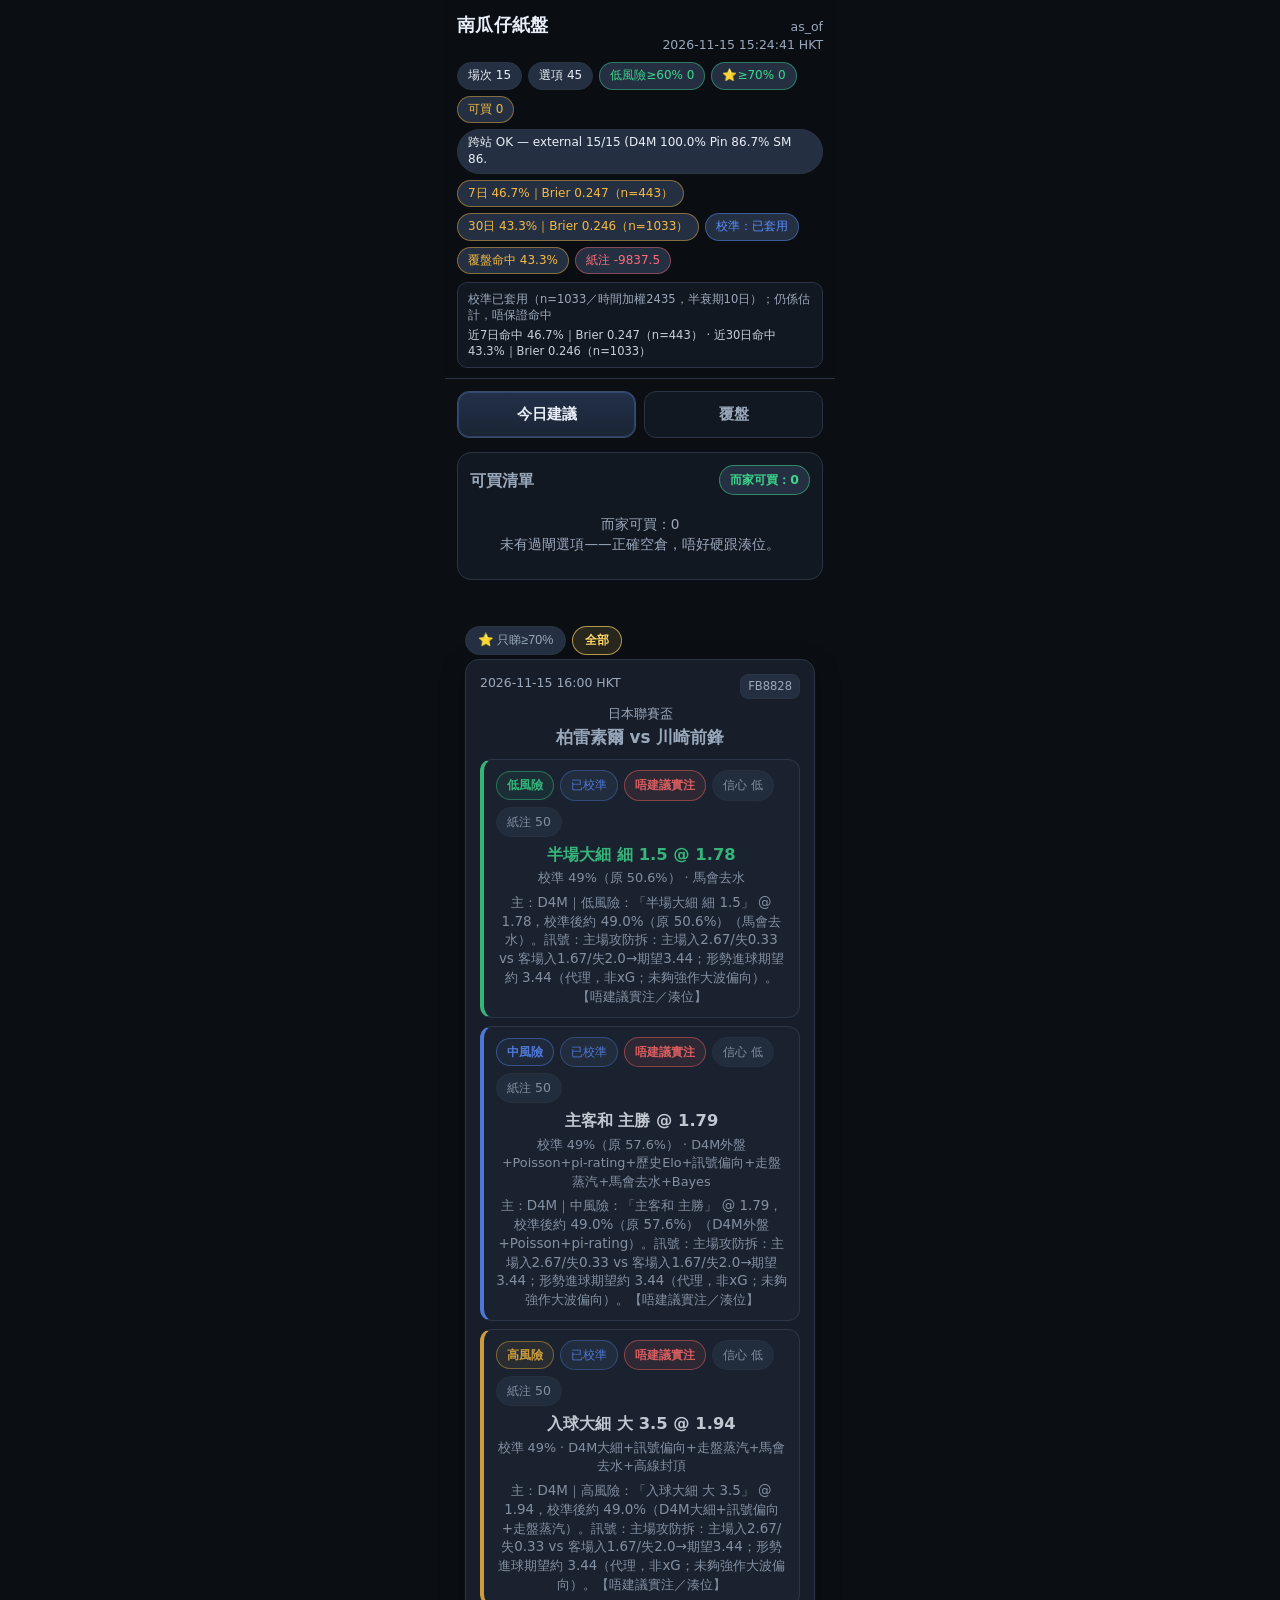
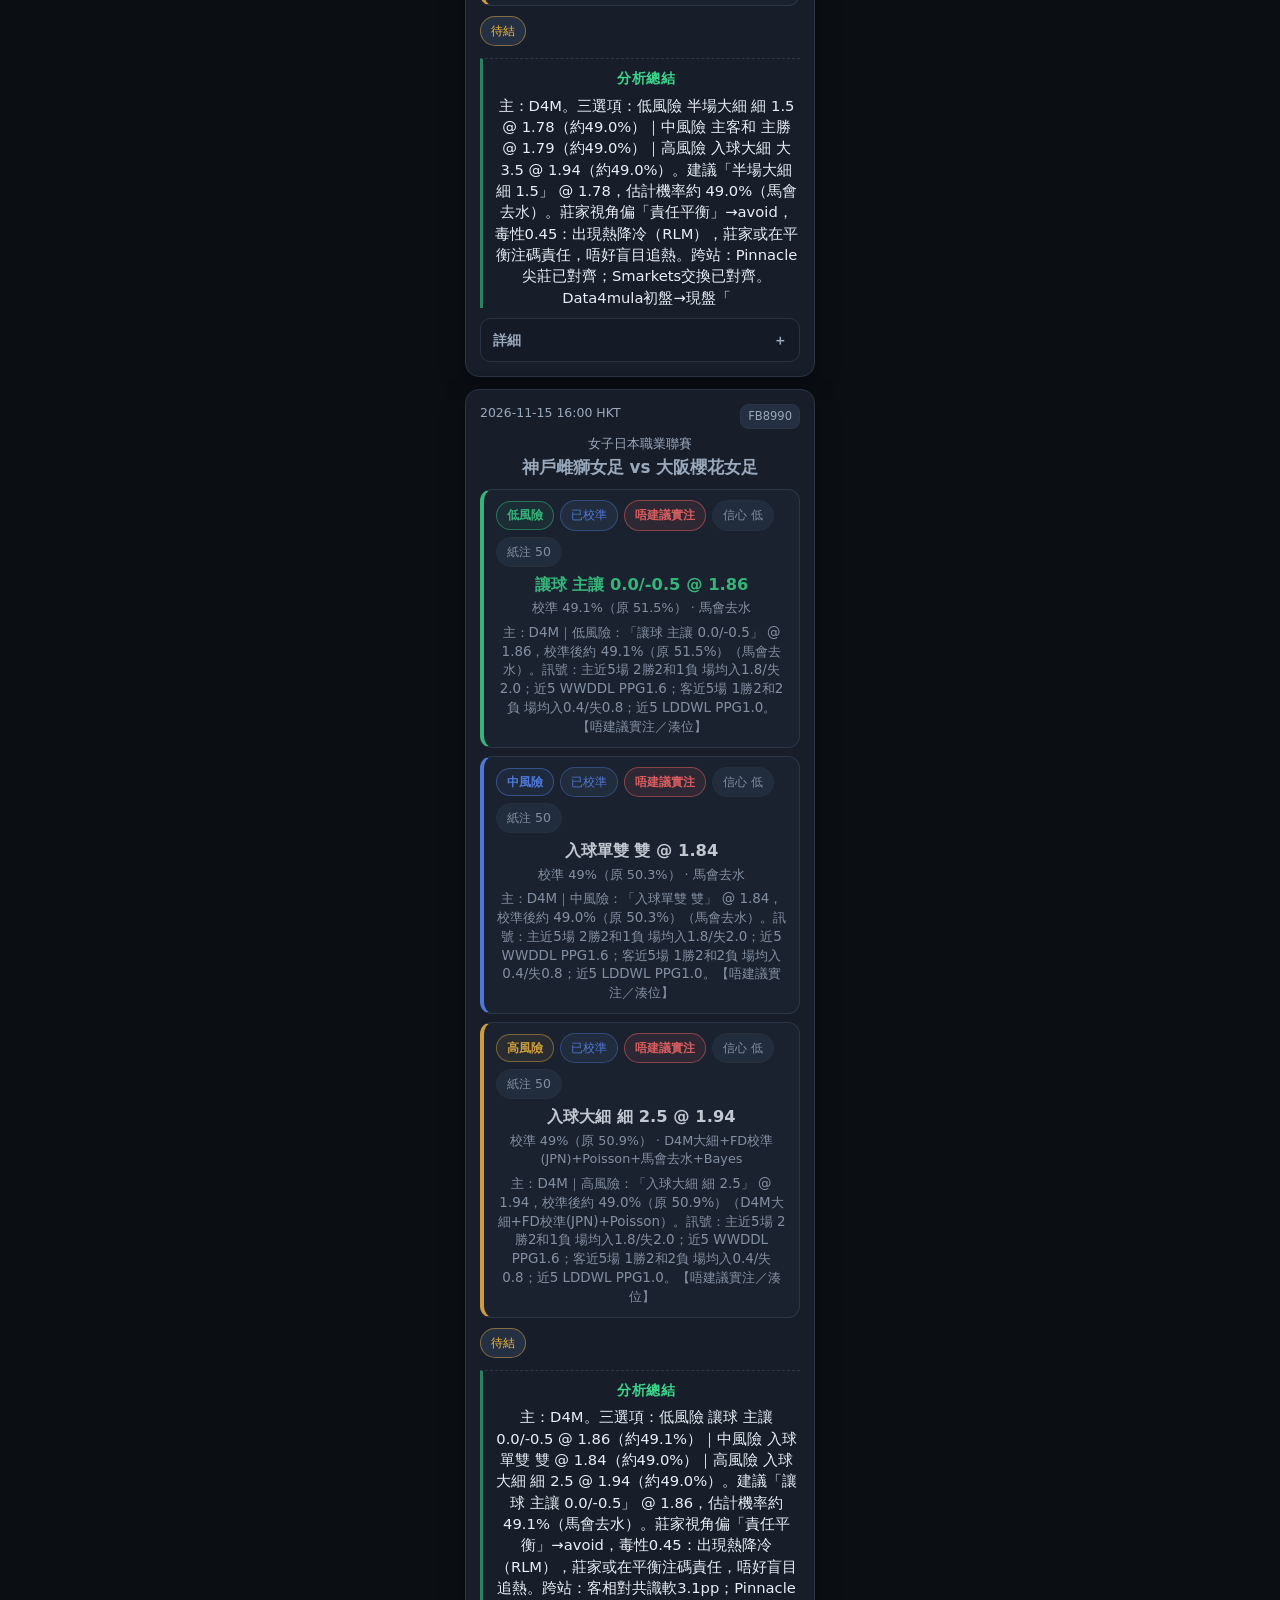
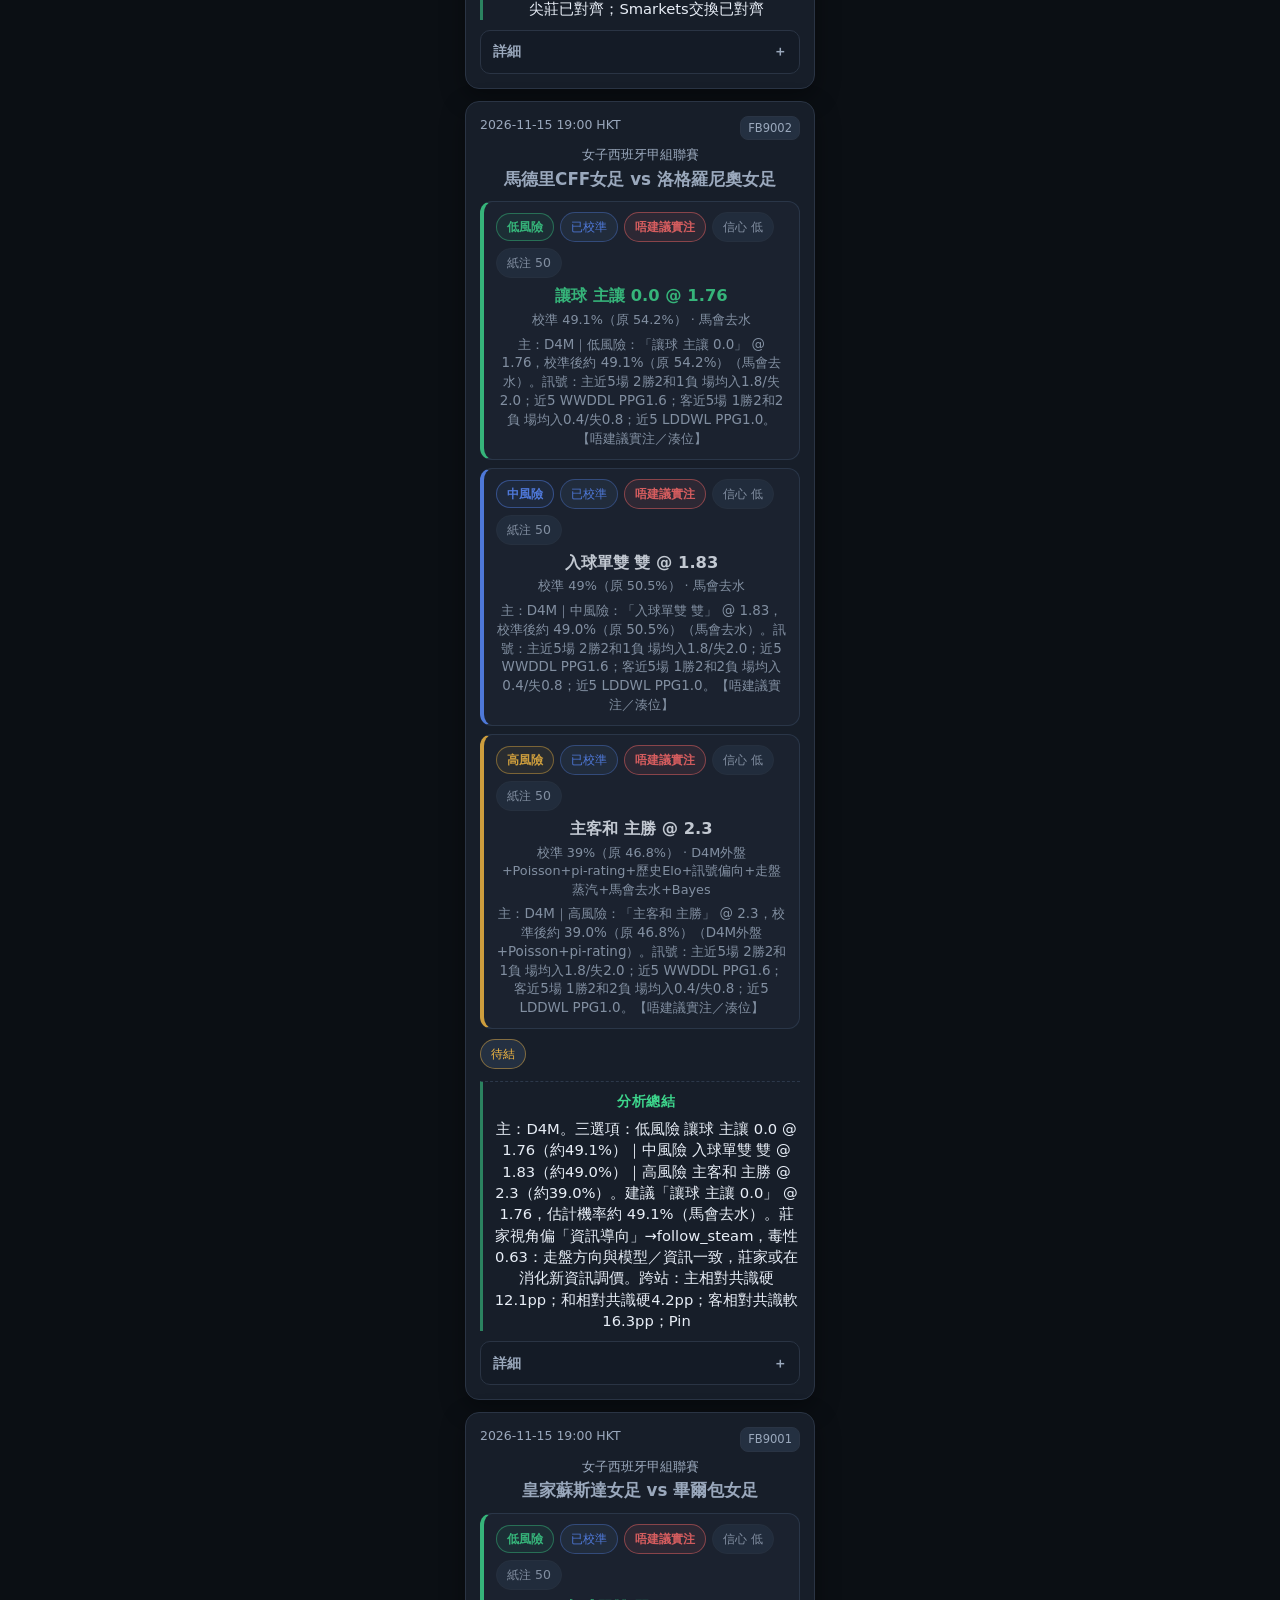
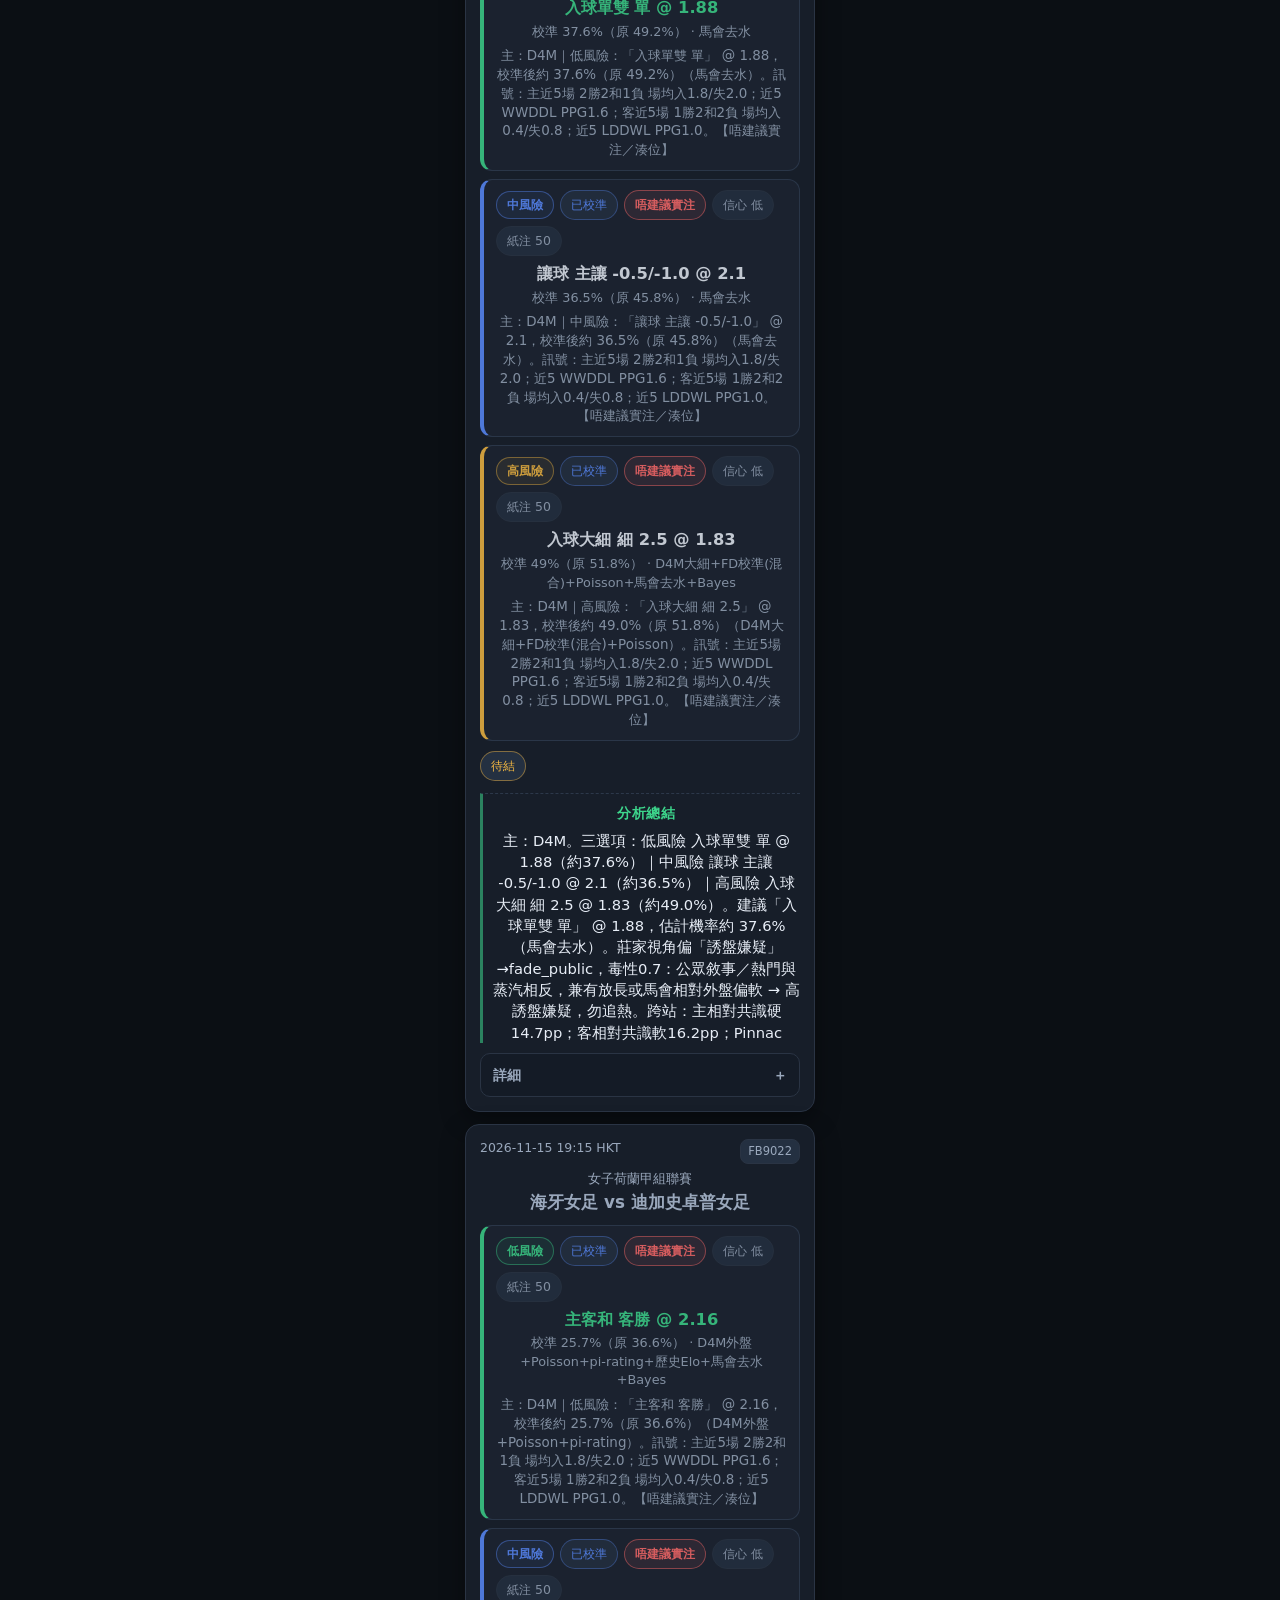
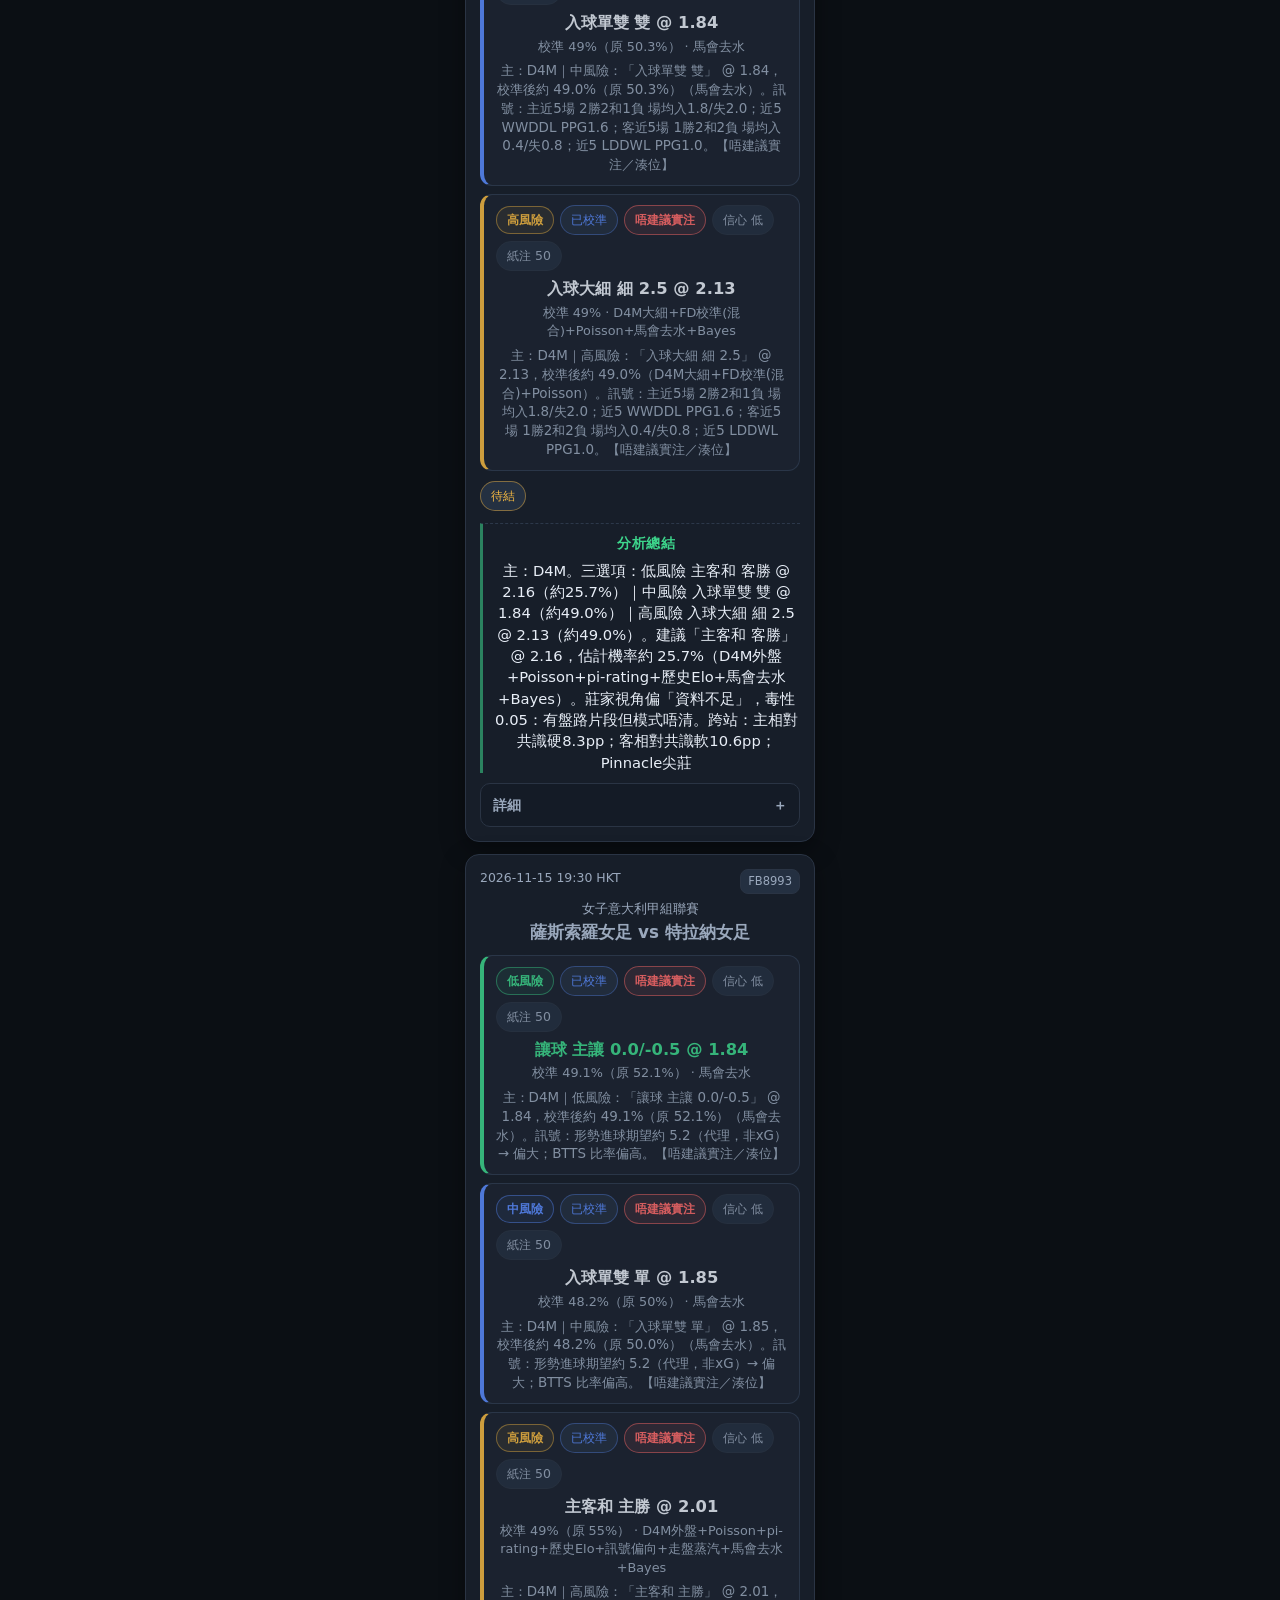
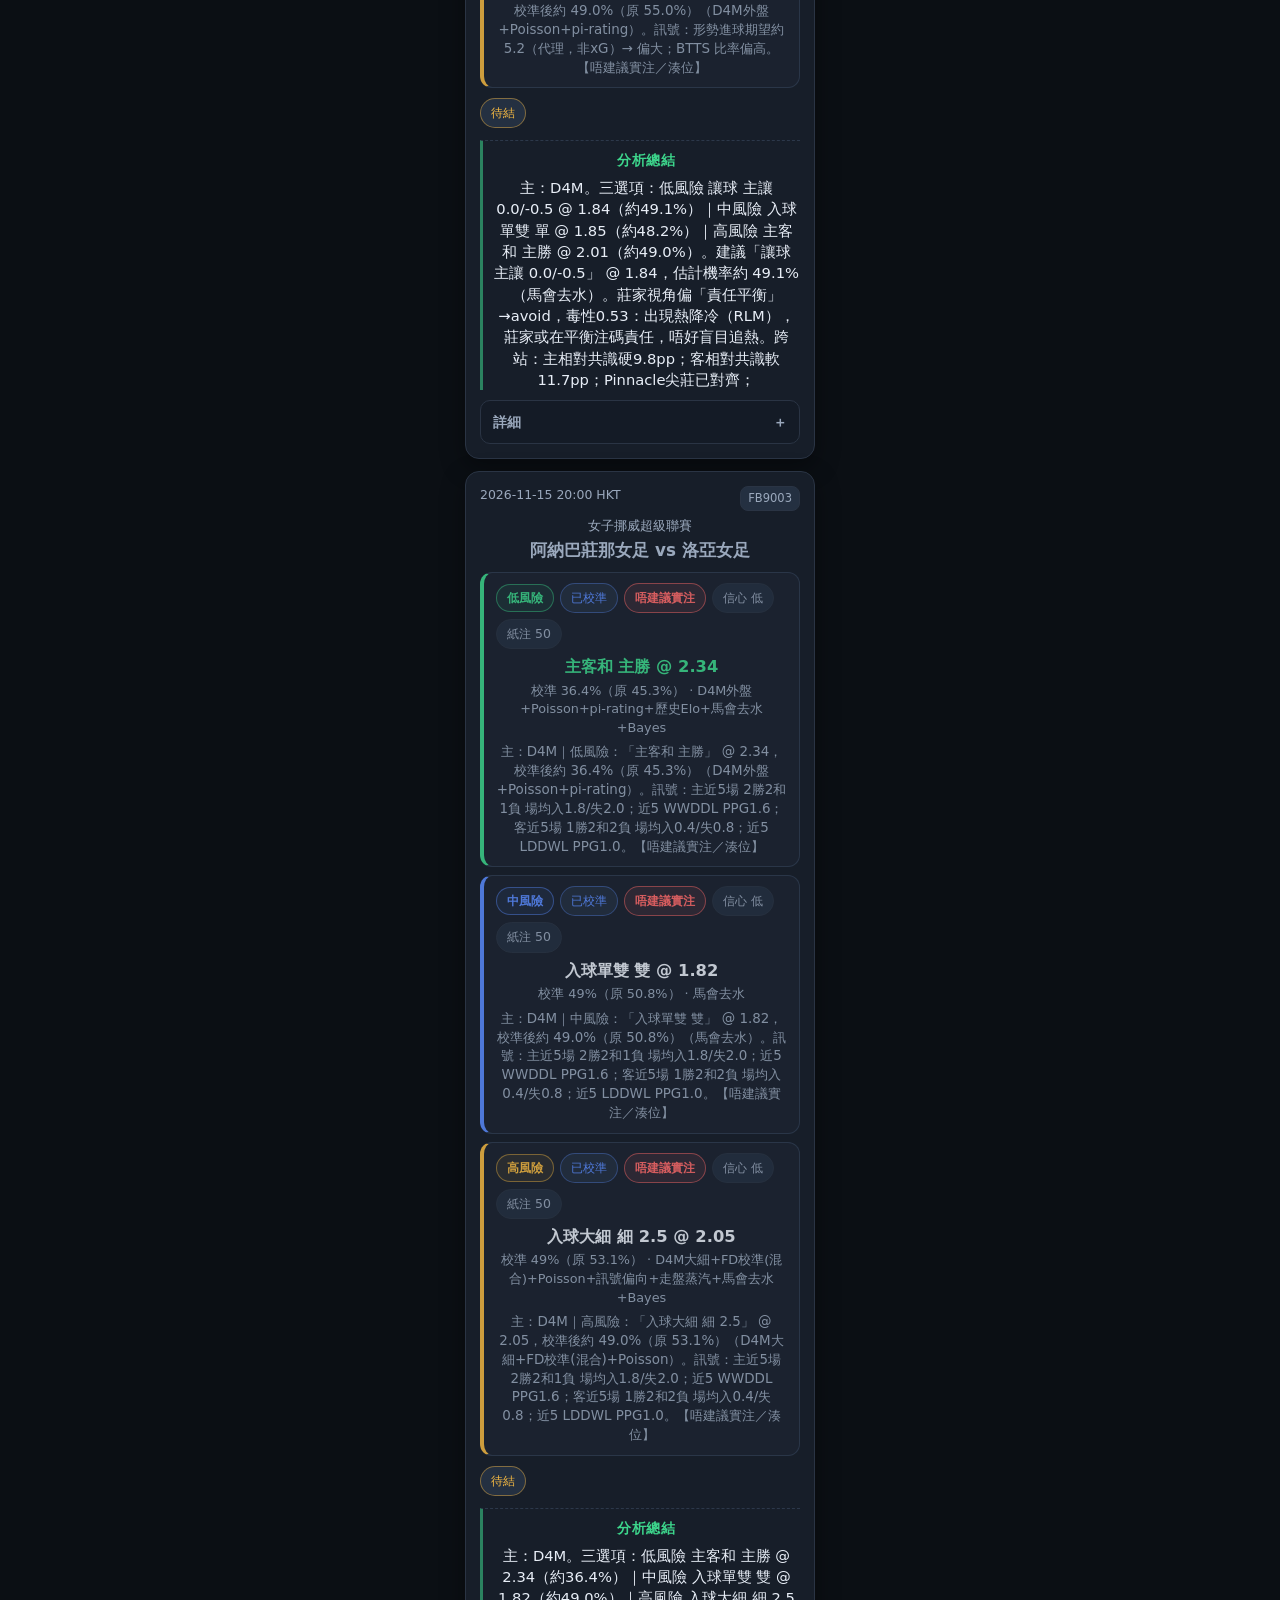
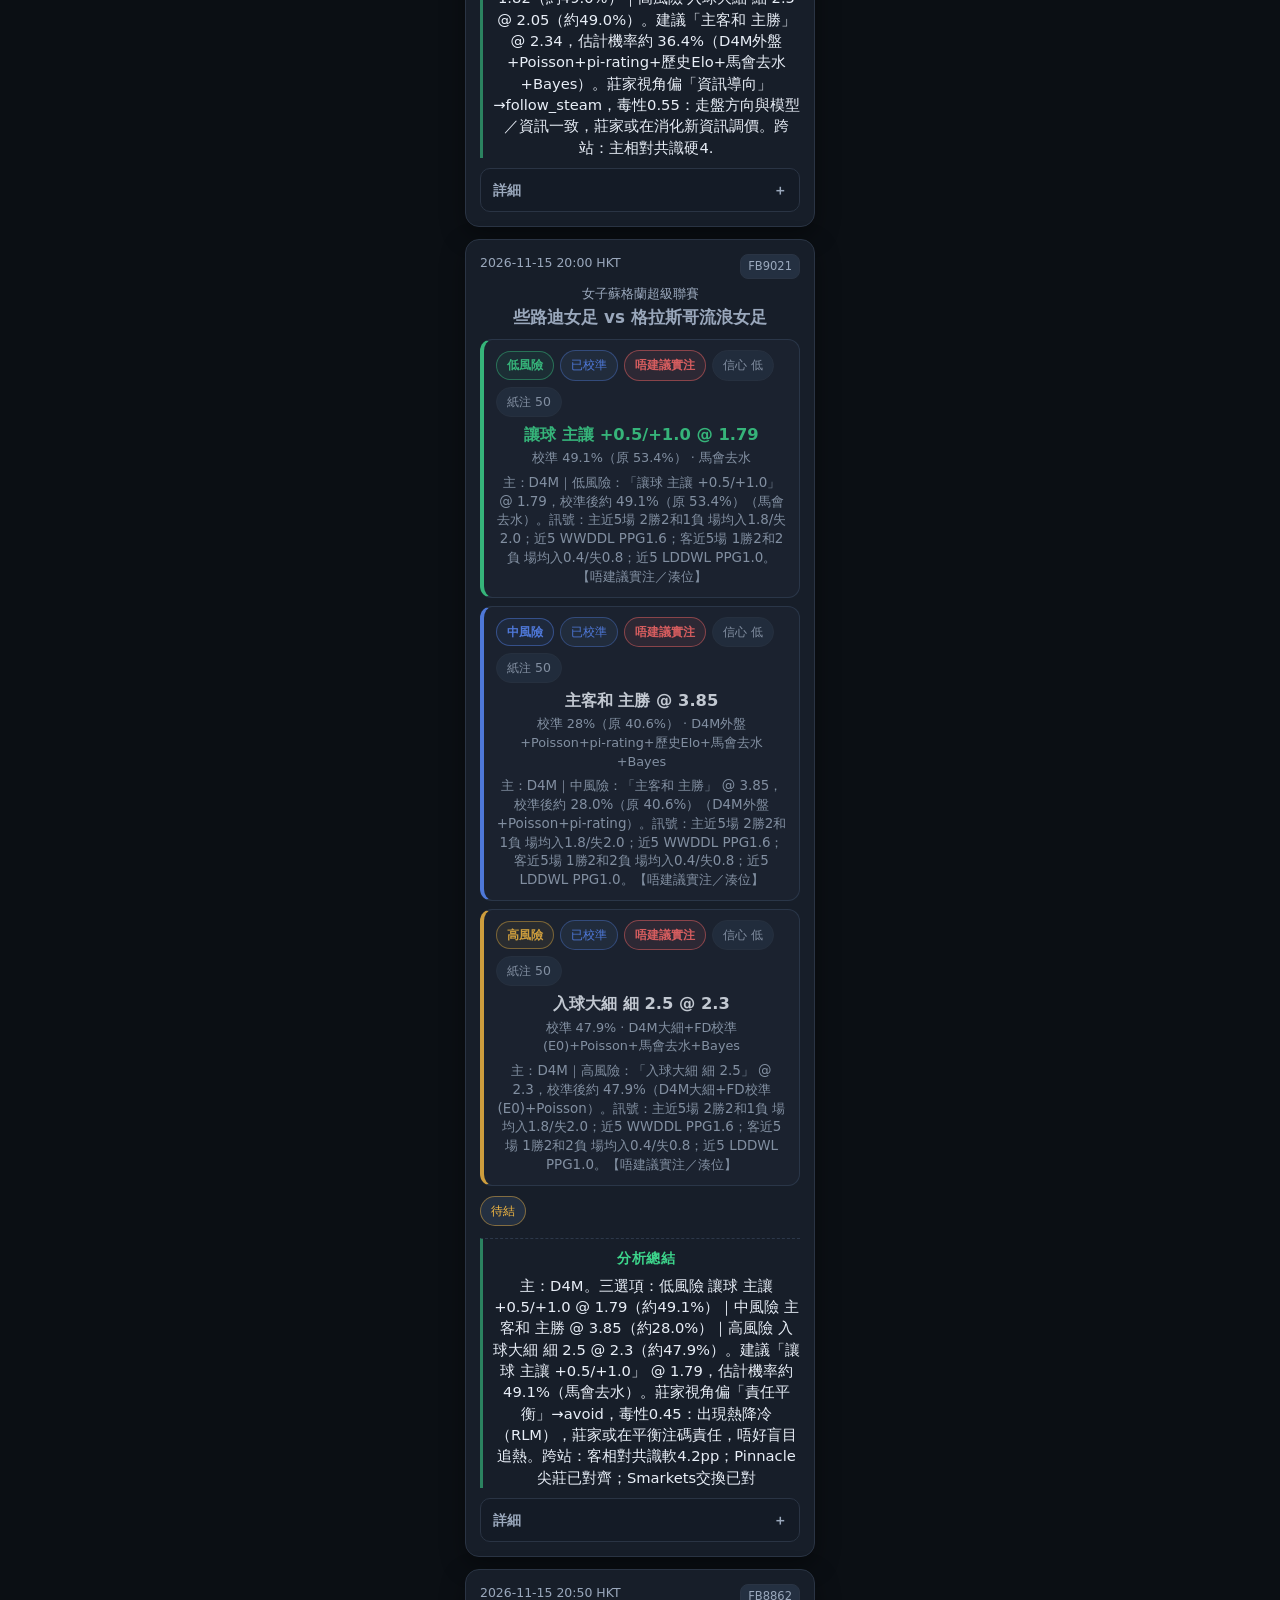
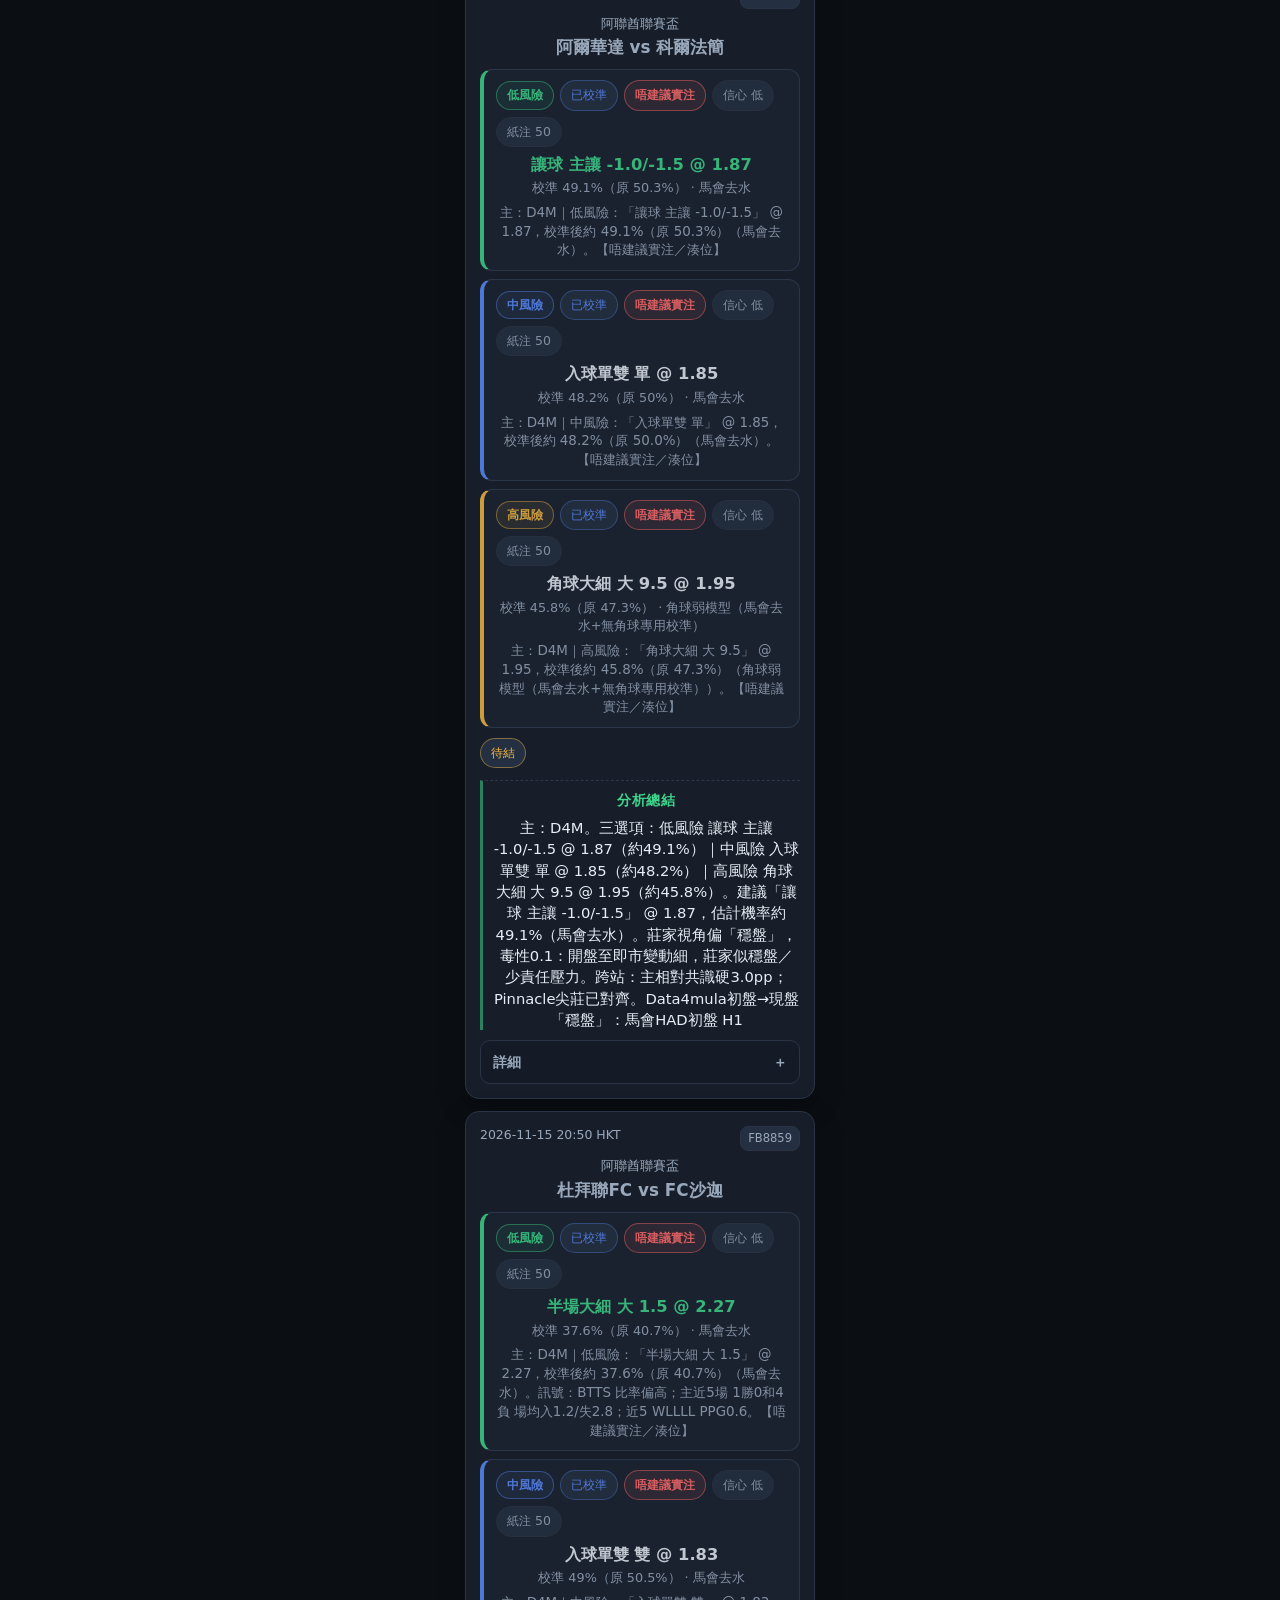
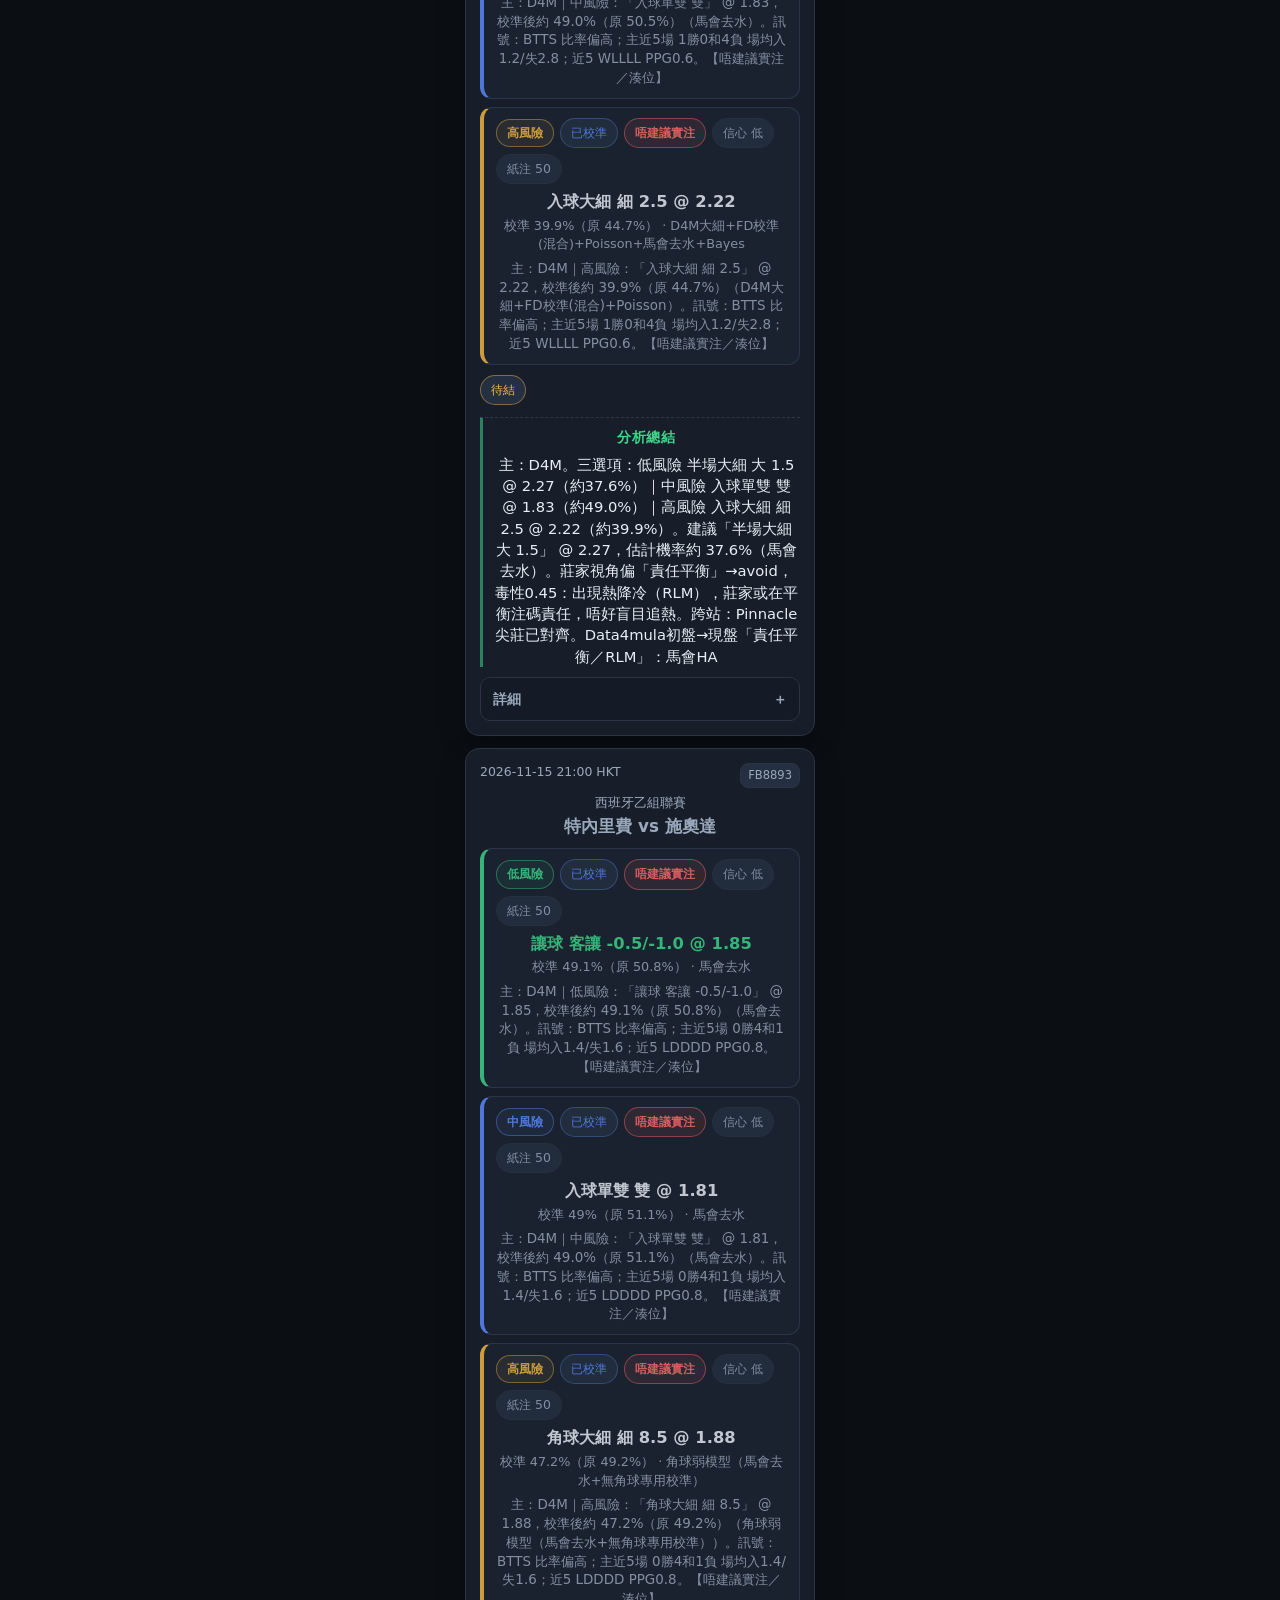
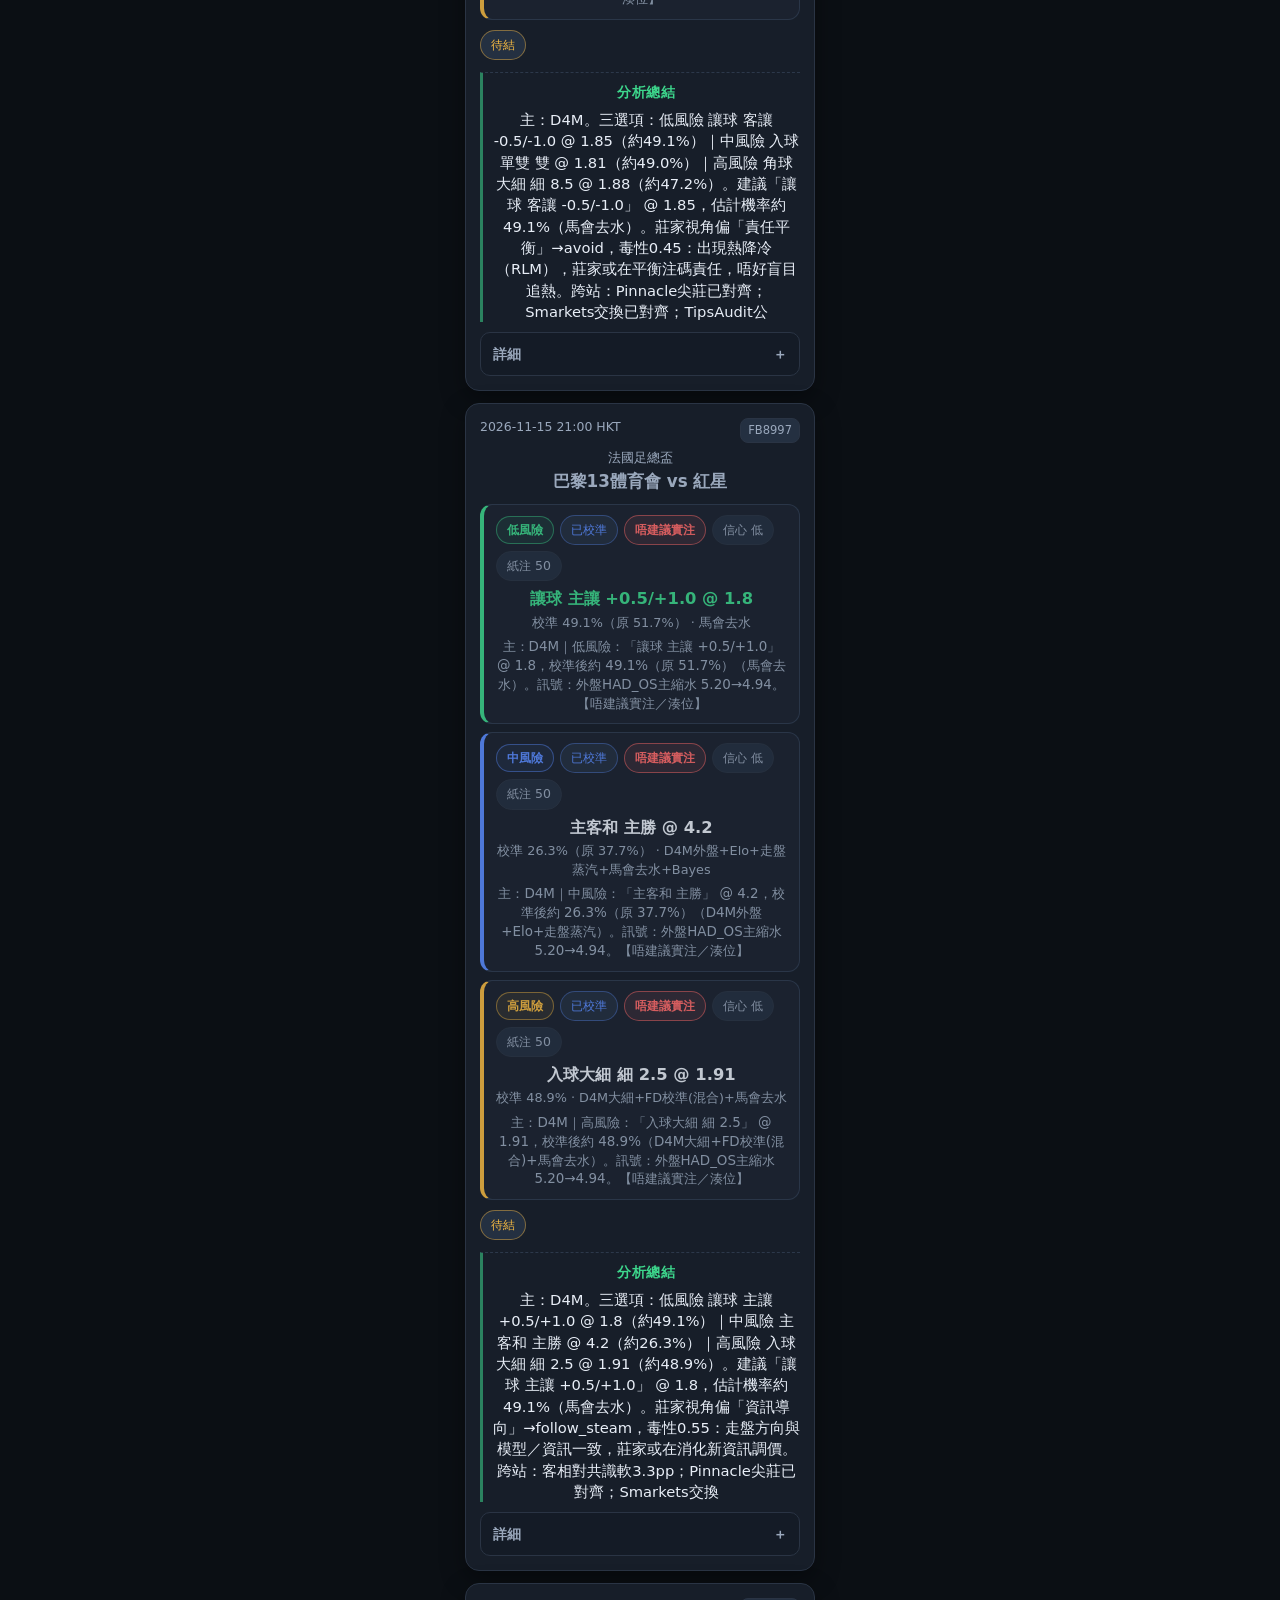
==== index.standalone.html @ b3569395 "紙盤日間刷新 2026-11-15 15:24 HKT — index.standalone.html（15場，可買0）" ====
<!DOCTYPE html>
<html lang="zh-HK">
<head>
  <meta charset="utf-8" />
  <meta name="viewport" content="width=device-width, initial-scale=1, viewport-fit=cover" />
  <meta name="theme-color" content="#0b0f14" />
  <meta name="apple-mobile-web-app-capable" content="yes" />
  <title>南瓜仔紙盤</title>
  <style>
:root {
  --bg: #0b0f14;
  --bg2: #121821;
  --card: #171e29;
  --card2: #1c2431;
  --line: #2a3444;
  --text: #e8eef7;
  --muted: #9aa8bc;
  --accent: #3dd68c;
  --accent2: #5b8cff;
  --warn: #f5b942;
  --bad: #ff6b7a;
  --ok: #3dd68c;
  --pill: #243041;
  --radius: 14px;
  --shadow: 0 8px 24px rgba(0,0,0,.35);
  --safe-bottom: env(safe-area-inset-bottom, 0px);
  font-family: "PingFang HK", "Noto Sans TC", "Microsoft JhengHei", system-ui, -apple-system, sans-serif;
}

* { box-sizing: border-box; }
html, body { margin: 0; padding: 0; background: var(--bg); color: var(--text); }
body {
  min-height: 100dvh;
  line-height: 1.45;
  -webkit-font-smoothing: antialiased;
  text-rendering: optimizeLegibility;
}

a { color: var(--accent2); }

.app {
  max-width: 390px;
  margin: 0 auto;
  padding: 0 12px calc(28px + var(--safe-bottom));
}

.topbar {
  position: sticky;
  top: 0;
  z-index: 20;
  background: rgba(11,15,20,.92);
  backdrop-filter: blur(10px);
  border-bottom: 1px solid var(--line);
  padding: 12px 0 10px;
  padding-top: calc(12px + env(safe-area-inset-top, 0px));
  margin: 0 -12px;
  padding-left: 12px;
  padding-right: 12px;
}

.brand {
  display: flex;
  align-items: baseline;
  justify-content: space-between;
  gap: 8px;
}
.brand h1 {
  margin: 0;
  font-size: 1.15rem;
  font-weight: 750;
  letter-spacing: .02em;
}
.brand .meta {
  color: var(--muted);
  font-size: .78rem;
  text-align: right;
}
.stats {
  display: flex;
  flex-wrap: wrap;
  gap: 6px;
  margin-top: 8px;
}
.chip {
  background: var(--pill);
  border: 1px solid var(--line);
  color: var(--text);
  border-radius: 999px;
  padding: 4px 10px;
  font-size: .75rem;
}
.chip.ok { border-color: rgba(61,214,140,.45); color: var(--ok); }
.chip.bad { border-color: rgba(255,107,122,.45); color: var(--bad); }
.chip.warn { border-color: rgba(245,185,66,.45); color: var(--warn); }

.tabs {
  display: grid;
  grid-template-columns: 1fr 1fr;
  gap: 8px;
  margin: 12px 0 14px;
}
.tab {
  appearance: none;
  border: 1px solid var(--line);
  background: var(--bg2);
  color: var(--muted);
  border-radius: 12px;
  padding: 12px 10px;
  font-size: .95rem;
  font-weight: 650;
  min-height: 44px;
  cursor: pointer;
}
.tab.active {
  background: linear-gradient(180deg, #223049, #1a2433);
  color: var(--text);
  border-color: #3a4d6a;
  box-shadow: inset 0 0 0 1px rgba(91,140,255,.25);
}

.panel { display: none; }
.panel.active { display: block; }

.card {
  background: var(--card);
  border: 1px solid var(--line);
  border-radius: var(--radius);
  padding: 14px;
  margin: 0 0 12px;
  box-shadow: var(--shadow);
}
.card-head {
  display: flex;
  justify-content: space-between;
  gap: 8px;
  align-items: flex-start;
}
.kick {
  color: var(--muted);
  font-size: .78rem;
}
.idpill {
  font-size: .72rem;
  background: var(--pill);
  border: 1px solid var(--line);
  border-radius: 8px;
  padding: 3px 7px;
  color: var(--muted);
  white-space: nowrap;
}
.tour {
  margin: 6px 0 2px;
  color: var(--muted);
  font-size: .8rem;
}
.teams {
  font-size: 1.05rem;
  font-weight: 700;
  margin: 2px 0 10px;
}

.pick {
  background: var(--card2);
  border: 1px solid #2f3c50;
  border-radius: 12px;
  padding: 12px;
}
.pick-main {
  font-size: 1.12rem;
  font-weight: 750;
  color: var(--accent);
}
.pick-sub {
  margin-top: 4px;
  color: var(--muted);
  font-size: .86rem;
}
.row {
  display: flex;
  flex-wrap: wrap;
  gap: 8px;
  margin-top: 10px;
}
.pill {
  background: var(--pill);
  border: 1px solid var(--line);
  border-radius: 999px;
  padding: 5px 10px;
  font-size: .78rem;
}
.pill.status-hit { color: var(--ok); border-color: rgba(61,214,140,.5); }
.pill.status-miss { color: var(--bad); border-color: rgba(255,107,122,.5); }
.pill.status-pending { color: var(--warn); border-color: rgba(245,185,66,.45); }
.pill.conf-high { color: var(--accent); }
.pill.conf-medium { color: var(--accent2); }

.pill.conf-low { color: var(--muted); }

.options {
  display: flex;
  flex-direction: column;
  gap: 8px;
  margin: 4px 0 2px;
}
.option {
  background: var(--card2);
  border: 1px solid #2f3c50;
  border-radius: 12px;
  padding: 10px 12px;
  border-left-width: 4px;
}
.option.risk-low { border-left-color: var(--ok); }
.option.risk-medium { border-left-color: var(--accent2); }
.option.risk-high { border-left-color: var(--warn); }
.option-head {
  display: flex;
  flex-wrap: wrap;
  gap: 6px;
  align-items: center;
  margin-bottom: 6px;
}
.risk-badge {
  font-size: .78rem;
  font-weight: 750;
  border-radius: 999px;
  padding: 4px 10px;
  border: 1px solid var(--line);
}
.risk-badge.risk-low {
  color: var(--ok);
  border-color: rgba(61,214,140,.5);
  background: rgba(61,214,140,.08);
}
.risk-badge.risk-medium {
  color: var(--accent2);
  border-color: rgba(91,140,255,.5);
  background: rgba(91,140,255,.08);
}
.risk-badge.risk-high {
  color: var(--warn);
  border-color: rgba(245,185,66,.5);
  background: rgba(245,185,66,.08);
}
.pill.ge60 {
  color: var(--ok);
  border-color: rgba(61,214,140,.55);
  font-weight: 700;
}
.pill.star70 {
  color: #ffd666;
  border-color: rgba(255,214,102,.65);
  background: rgba(255,214,102,.12);
  font-weight: 800;
  letter-spacing: .02em;
}
.option-pick .star-mark {
  color: #ffd666;
  margin-left: 4px;
  font-size: 1.05em;
}
.filter-bar {
  display: flex;
  flex-wrap: wrap;
  gap: 6px;
  margin: 8px 0 4px;
}
.filter-bar button {
  border: 1px solid var(--line);
  background: var(--pill);
  color: var(--muted);
  border-radius: 999px;
  padding: 5px 12px;
  font-size: .78rem;
  cursor: pointer;
}
.filter-bar button.active {
  color: #ffd666;
  border-color: rgba(255,214,102,.65);
  background: rgba(255,214,102,.12);
  font-weight: 700;
}
.option-pick {
  font-size: 1.02rem;
  font-weight: 750;
  color: var(--text);
}
.option.risk-low .option-pick { color: var(--accent); }
.option-prob {
  margin-top: 3px;
  color: var(--muted);
  font-size: .8rem;
}
.option-sum {
  margin: 6px 0 0;
  font-size: .84rem;
  color: var(--muted);
  line-height: 1.4;
}


.summary {
  margin-top: 12px;
  padding: 10px 0 0 10px;
  border-top: 1px dashed #2c384a;
  border-left: 3px solid rgba(61,214,140,.55);
}
.summary h3 {
  margin: 0 0 6px;
  font-size: .85rem;
  color: var(--accent);
  font-weight: 700;
  letter-spacing: .04em;
}
.summary p {
  margin: 0;
  font-size: .92rem;
  color: var(--text);
}

details.more {
  margin-top: 10px;
}
details.more > summary {
  list-style: none;
  cursor: pointer;
  user-select: none;
  background: #141b26;
  border: 1px solid var(--line);
  border-radius: 10px;
  padding: 10px 12px;
  font-size: .88rem;
  font-weight: 650;
  min-height: 44px;
  display: flex;
  align-items: center;
}
details.more > summary::-webkit-details-marker { display: none; }
details.more > summary::after {
  content: "＋";
  margin-left: auto;
  color: var(--muted);
}
details.more[open] > summary::after { content: "－"; }
.more-body {
  margin-top: 8px;
  padding: 10px 12px;
  background: #10161f;
  border-radius: 10px;
  border: 1px solid var(--line);
  font-size: .84rem;
  color: var(--muted);
  word-break: break-word;
}
.more-body dt {
  color: var(--accent2);
  font-weight: 650;
  margin-top: 8px;
}
.more-body dd { margin: 2px 0 0; }
.more-body ul { margin: 4px 0 0; padding-left: 1.1em; }

.review-hero {
  display: grid;
  grid-template-columns: 1fr 1fr;
  gap: 8px;
  margin-bottom: 12px;
}
.statbox {
  background: var(--card);
  border: 1px solid var(--line);
  border-radius: 12px;
  padding: 12px;
}
.statbox .n {
  font-size: 1.35rem;
  font-weight: 780;
}
.statbox .l {
  color: var(--muted);
  font-size: .75rem;
}
.patterns {
  background: var(--card);
  border: 1px solid var(--line);
  border-radius: 12px;
  padding: 12px;
  margin-bottom: 12px;
  font-size: .86rem;
}
.patterns h3 { margin: 0 0 6px; font-size: .9rem; }
.patterns li { margin: 4px 0; color: var(--muted); }

.rev-card .result {
  margin-top: 8px;
  font-size: .88rem;
  color: var(--muted);
}

.footer {
  margin-top: 18px;
  padding: 14px 4px 8px;
  color: var(--muted);
  font-size: .75rem;
  text-align: center;
  border-top: 1px solid var(--line);
}
.empty {
  color: var(--muted);
  text-align: center;
  padding: 28px 10px;
}
.loading { color: var(--muted); padding: 24px 8px; text-align: center; }

.chip.cal { border-color: rgba(91,140,255,.45); color: var(--accent2); }
.pill.cal { border-color: rgba(91,140,255,.4); color: var(--accent2); }
.cal-strip {
  margin-top: 8px;
  padding: 8px 10px;
  background: var(--bg2);
  border: 1px solid var(--line);
  border-radius: 10px;
  font-size: .72rem;
  color: var(--muted);
  line-height: 1.4;
}
.cal-strip .cal-metrics { margin-top: 4px; color: var(--text); opacity: .85; }
.review-hero { display: grid; grid-template-columns: 1fr 1fr; gap: 8px; }


/* 賽後分析 */
.summary.postmatch h3 { margin: 0 0 6px; font-size: .95rem; }
.summary.postmatch h4 { margin: 8px 0 4px; font-size: .82rem; color: var(--muted); }
.pm-causes, .pm-ext ul { margin: 6px 0 0; padding-left: 1.1rem; font-size: .78rem; color: var(--text); }
.pm-next { margin-top: 8px; font-size: .8rem; color: var(--accent, #f5c842); }
.pm-ext a { color: var(--ok); }

.pill.no-buy {
  color: #ff6b6b;
  border-color: rgba(255,107,107,.55);
  font-weight: 700;
  background: rgba(255,107,107,.1);
}
.pill.buyable {
  color: var(--ok);
  border-color: rgba(61,214,140,.55);
  font-weight: 650;
}
.option.no-buy {
  opacity: 0.82;
}
.option.no-buy .option-pick {
  text-decoration: none;
}


/* 可買清單 */
.buyable-box {
  margin: 0 0 14px;
  padding: 12px 12px 8px;
  background: linear-gradient(180deg, rgba(61,214,140,.08), rgba(23,30,41,.6));
  border: 1px solid rgba(61,214,140,.35);
  border-radius: 14px;
}
.buyable-box.empty-buy {
  background: var(--bg2);
  border-color: var(--line);
}
.buyable-head {
  display: flex;
  align-items: center;
  justify-content: space-between;
  gap: 8px;
  margin-bottom: 8px;
}
.buyable-head h2 {
  margin: 0;
  font-size: 1rem;
  font-weight: 700;
  color: var(--accent);
}
.buyable-box.empty-buy .buyable-head h2 { color: var(--muted); }
.buyable-empty {
  padding: 12px 4px 16px;
  font-size: .85rem;
  line-height: 1.45;
}
.buyable-ul {
  list-style: none;
  margin: 0;
  padding: 0;
  display: flex;
  flex-direction: column;
  gap: 8px;
}
.buyable-row {
  display: flex;
  justify-content: space-between;
  gap: 10px;
  padding: 10px 10px;
  background: var(--card);
  border: 1px solid var(--line);
  border-radius: 12px;
}
.buyable-row.has-star {
  border-color: rgba(245,200,66,.45);
  box-shadow: inset 0 0 0 1px rgba(245,200,66,.15);
}
.buyable-main { min-width: 0; flex: 1; }
.buyable-match {
  font-weight: 700;
  font-size: .95rem;
  color: var(--text);
}
.buyable-meta {
  margin-top: 2px;
  font-size: .72rem;
  color: var(--muted);
}
.buyable-pick {
  margin-top: 4px;
  font-size: .88rem;
  color: var(--accent);
  font-weight: 650;
}
.buyable-side {
  display: flex;
  flex-direction: column;
  align-items: flex-end;
  gap: 4px;
  flex-shrink: 0;
}
@media (max-width: 520px) {
  .buyable-row { flex-direction: column; }
  .buyable-side { flex-direction: row; flex-wrap: wrap; align-items: center; }
}

  </style>
</head>
<body>
  <div class="app">
    <header class="topbar">
      <div class="brand">
        <h1>南瓜仔紙盤</h1>
        <div class="meta">
          <div>as_of</div>
          <div id="as-of">—</div>
        </div>
      </div>
      <div class="stats" id="stat-chips"></div>
    </header>
    <nav class="tabs" aria-label="分頁">
      <button class="tab active" type="button" data-tab="tips">今日建議</button>
      <button class="tab" type="button" data-tab="review">覆盤</button>
    </nav>
    <section id="panel-tips" class="panel active" aria-label="今日建議">
      <div id="buyable-list" aria-label="可買清單"></div>
      <div id="tips-list" class="loading">載入緊…</div>
    </section>
    <section id="panel-review" class="panel" aria-label="覆盤">
      <div id="review-hero" class="review-hero"></div>
      <div id="review-patterns"></div>
      <div id="review-list"></div>
    </section>
    <footer class="footer">
      <div id="footer-note">紙盤分析，唔係投注建議。</div>
      <div style="margin-top:6px">HKT · 南瓜仔 HKJC paper tips</div>
    </footer>
  </div>
  <script>
window.__PUMPKIN_EMBEDDED__ = {
  "generated_at_hkt": "2026-11-15 15:29:03 HKT",
  "as_of_hkt": "2026-11-15 15:24:41 HKT",
  "tips_count": 15,
  "matches_count": 15,
  "options_total": 45,
  "low_risk_ge60": 0,
  "star_ge70": 0,
  "buyable_count": 0,
  "buyable_list": [],
  "screened": 15,
  "method": "每場三個馬會盤推薦（低／中／高風險）；一視同仁（無 A/B 層）；主資料：DATA4MULA（初盤→現盤／賠率／線移動）；次要對照：ESPN/DK、TipsAudit、Pinnacle、7M、X、FotMob；可買硬閘校準p≥60%（weak_fill 唔入可買清單）；模型：Poisson/Dixon-Coles ρ、歷史Elo、pi-rating、Bayes、isotonic 校準、Kelly；D4M／外盤只做機率估計，絕唔推外圍投注。",
  "policy": {
    "tiers": "disabled — all matches equal",
    "picks_per_match": 3,
    "risk_tiers": [
      "低風險",
      "中風險",
      "高風險"
    ],
    "prefer_prob_pct": 60,
    "chl_low_risk": "blocked unless weather corners signal",
    "hil_over_high_line_low_risk": "blocked when line≥3.5 (Shonan lesson)",
    "min_odds_prefer": 1.7,
    "short_odds": "HKJC odds <1.70 預設唔推（冇肉）；低風險永不接受；中／高僅全場無肉時例外湊位",
    "probability": "估計機率 = 以 DATA4MULA 為主（初盤→現盤、HAD_OS／大細 de-vig、線移動）；ESPN/DK、TipsAudit、Pinnacle、7M、X 只作次要對照；再混馬會去水、Poisson(時間衰減GF/GA + 聯賽ρ)、歷史Elo／pi-rating、市場錨定／Bayes／isotonic 校準；可買硬閘校準p≥60%；blend 讀 model_weights.json（d4m≫espn）；唔係賽果保證",
    "risk_definition": "低風險＝最高校準估計機率（優先≥60%）、水位≥1.70 主盤（角球／高線大波≥3.5／水位<1.70 永遠排除）；中風險＝中段水位（≥1.70）同模型分；高風險＝較長賠率／較高上行但仍有理由（唔係亂槍）；水位<1.70 預設唔推（冇肉），僅中／高全場無肉時例外湊位並降注"
  },
  "hit_rate": 0.4327,
  "cross_match_guard": {
    "active": true,
    "n": 15,
    "demoted": 1,
    "direction_counts": {
      "FHL:UNDER": 4,
      "HDC:H": 7,
      "HAD:A": 1,
      "HAD:H": 1,
      "FHL:OVER": 1,
      "HDC:A": 1
    },
    "notes": [
      "跨場相關：HDC:H 佔 7/15（47%）→ 保留 6、改寫 1"
    ]
  },
  "calibration": {
    "n_settled": 1033,
    "honesty_zh": "校準已套用（n=1033／時間加權2435，半衰期10日）；仍係估計，唔保證命中",
    "identity": false,
    "brier_raw": 0.241,
    "brier_calibrated": 0.2402,
    "rolling": {
      "7d": {
        "n": 443,
        "hit": 207,
        "miss": 236,
        "hit_rate": 0.4673,
        "brier": 0.2474
      },
      "30d": {
        "n": 1033,
        "hit": 447,
        "miss": 586,
        "hit_rate": 0.4327,
        "brier": 0.2456
      }
    }
  },
  "rolling_7d": {
    "n": 443,
    "hit": 207,
    "miss": 236,
    "hit_rate": 0.4673,
    "brier": 0.2474
  },
  "rolling_30d": {
    "n": 1033,
    "hit": 447,
    "miss": 586,
    "hit_rate": 0.4327,
    "brier": 0.2456
  },
  "odds_compare_coverage": "OK — external 15/15 (D4M 100.0% Pin 86.7% SM 86.7% ESPN 0.0% TA 13.3%)",
  "toxic_train": "cached — soft≥2.5pp n=14320 @ 2026-11-14 08:09:28 HKT",
  "sources": {
    "HKJC": "OK — window 15 / raw 73",
    "DATA4MULA": "PRIMARY — OK — linked 15/15 (fb_map 70, odds 70)",
    "Overseas ESPN/DK": "SECONDARY — linked 0/15 (leagues none; odds_api=skipped (no THE_ODDS_API_KEY))",
    "FotMob": "OK — linked 13, detailed 13, near_KO_XI 2",
    "7M": "OK — linked 3/15 (catalogue 11)",
    "X": "EMPTY — linked 0/15 (raw_matches 10)",
    "Signals": "OK — linked 13/15 (weather 13, standings 12, line_move 13, xg_recent 1)",
    "TipsAudit": "OK — linked 2/15 (catalogue 296)",
    "Pinnacle": "OK — linked 13/15 (catalogue 563)",
    "Smarkets": "OK — linked 13/15 (catalogue 56)",
    "OddsCompare": "OK — external 15/15 (D4M 100.0% Pin 86.7% SM 86.7% ESPN 0.0% TA 13.3%)",
    "OddsMovement": "OK — with_move 15/15",
    "ClassicHandicap": "OK — with_classic 15/15",
    "ToxicTrain": "cached — soft≥2.5pp n=14320 @ 2026-11-14 08:09:28 HKT",
    "HistoricalElo/ρ": "OK — matches 38091 teams 439 ρ=-0.033",
    "Calibration": "n=1025 identity=False brier_raw=0.241→cal=0.2402 | 校準已套用（n=1025／時間加權2403，半衰期10日）；仍係估計，唔保證命中",
    "HitrateBuckets": "n=1025 prior=0.4487 half_life=10.0d"
  },
  "attribution_footer": "Fair odds reference includes TipsAudit (tipsaudit.com). External books are never tipped.",
  "settlement_summary": {
    "as_of_hkt": "2026-11-15 15:29:03 HKT",
    "tips_as_of": "2026-11-15 15:24:41 HKT",
    "n_tips": 8,
    "n_settled": 1033,
    "n_pending": 5,
    "n_hit": 447,
    "n_miss": 586,
    "n_void": 7,
    "hit_rate": 0.4327,
    "brier": 0.2456,
    "paper_pnl": -9837.5,
    "by_market": {
      "HIL": {
        "n": 190,
        "hit": 92,
        "miss": 98,
        "hit_rate": 0.4842
      },
      "HAD": {
        "n": 311,
        "hit": 103,
        "miss": 208,
        "hit_rate": 0.3312
      },
      "CHL": {
        "n": 4,
        "hit": 0,
        "miss": 4,
        "hit_rate": 0.0
      },
      "FHL": {
        "n": 104,
        "hit": 50,
        "miss": 54,
        "hit_rate": 0.4808
      },
      "FHA": {
        "n": 52,
        "hit": 19,
        "miss": 33,
        "hit_rate": 0.3654
      },
      "HDC": {
        "n": 101,
        "hit": 48,
        "miss": 53,
        "hit_rate": 0.4752
      },
      "OOE": {
        "n": 271,
        "hit": 135,
        "miss": 136,
        "hit_rate": 0.4982
      }
    },
    "clv_by_quality": {
      "screen_snap": {
        "n": 22,
        "mean": 0.0042
      },
      "closing_snap": {
        "n": 2,
        "mean": 0.1469
      }
    },
    "error_patterns": [],
    "source": "settlement_ledger+window",
    "ledger_n": 1040
  },
  "tips": [
    {
      "front_end_id": "FB8828",
      "kickoff_hkt": "2026-11-15 16:00",
      "tournament": "日本聯賽盃",
      "home": {
        "ch": "柏雷素爾",
        "en": "Kashiwa Reysol"
      },
      "away": {
        "ch": "川崎前鋒",
        "en": "Kawasaki Frontale"
      },
      "market": "FHL",
      "market_label": "半場大細",
      "pick": "細",
      "pick_code": "L",
      "line": 1.5,
      "pick_line": "半場大細 細 1.5",
      "hkjc_odds": 1.78,
      "est_prob_pct": 49.0,
      "star": false,
      "star_zh": null,
      "prob_label": "馬會去水",
      "confidence": "low",
      "confidence_zh": "低",
      "stake": 50,
      "edge_pp": -4.29,
      "short_price": false,
      "risk_tier": "low",
      "risk_zh": "低風險",
      "options": [
        {
          "risk_tier": "low",
          "risk_zh": "低風險",
          "efficiency": "weak_fill",
          "efficiency_zh": "湊位／效率偏低",
          "buyable": false,
          "recommend_zh": "唔建議實注／湊位",
          "clv_proxy": -0.02,
          "market": "FHL",
          "market_label": "半場大細",
          "pick": "細",
          "pick_code": "L",
          "line": 1.5,
          "pick_line": "半場大細 細 1.5",
          "hkjc_odds": 1.78,
          "est_prob_pct": 49.0,
          "est_prob_raw_pct": 50.6,
          "star": false,
          "star_zh": null,
          "calibrated": true,
          "calibration_note": "分桶校準[FHL] 分桶[FHL] n=104 hit=0.4808",
          "prob_label": "馬會去水",
          "confidence": "low",
          "confidence_zh": "低",
          "stake": 50,
          "edge_pp": -4.29,
          "short_price": false,
          "summary": "主：D4M｜低風險：「半場大細 細 1.5」 @ 1.78，校準後約 49.0%（原 50.6%）（馬會去水）。訊號：主場攻防拆：主場入2.67/失0.33 vs 客場入1.67/失2.0→期望3.44；形勢進球期望約 3.44（代理，非xG；未夠強作大波偏向）。【唔建議實注／湊位】",
          "why": "半場大細估計 51.9%；細 1.78｜近開賽輕微逆向 CLV=-0.020｜盃賽／淘汰賽：數據噪訊高｜近開波未確認陣容（standard）→ FHL 降權｜近況大細相反：近況／H2H大2.5率約74%；GE代理3.44 → 降權｜盃賽輪換風險：盃賽短休／陣容standard｜主近5場 4勝1和0負 場均入2.0/失0.4 大2.5率60% BTTS40% 休整3.9日｜天氣一致：雨／高降水機率 → 輕偏細球／少角／強降水 → 偏細球／少角（加強）｜主客場攻防拆相反 → 降權｜走向：大細逆向蒸汽；RLM反向輕加｜睇盤：開淺＋基本面撐主 → 可跟主讓（慎）｜校準[FHL] 50.6%→59.1%｜賽後適應加＋0.26；賽後機率封頂49%｜效率門檻：湊位／弱邊｜唔建議實注：低風險弱邊／湊位／過度自信｜主場攻防拆：主場入2.67/失0.33 vs 客場入1.67/失2.0→期望3.44；形勢進球期望約 3.44（代理，非xG；未夠強作大波偏向）"
        },
        {
          "risk_tier": "medium",
          "risk_zh": "中風險",
          "efficiency": "weak_fill",
          "efficiency_zh": "湊位／效率偏低",
          "buyable": false,
          "recommend_zh": "唔建議實注／湊位",
          "clv_proxy": 0.0529,
          "market": "HAD",
          "market_label": "主客和",
          "pick": "主勝",
          "pick_code": "H",
          "line": null,
          "pick_line": "主客和 主勝",
          "hkjc_odds": 1.79,
          "est_prob_pct": 49.0,
          "est_prob_raw_pct": 57.6,
          "star": false,
          "star_zh": null,
          "calibrated": true,
          "calibration_note": "分桶校準[HAD] 分桶[HAD] n=310 hit=0.329",
          "prob_label": "D4M外盤+Poisson+pi-rating+歷史Elo+訊號偏向+走盤蒸汽+馬會去水+Bayes",
          "confidence": "low",
          "confidence_zh": "低",
          "stake": 50,
          "edge_pp": -1.27,
          "short_price": false,
          "summary": "主：D4M｜中風險：「主客和 主勝」 @ 1.79，校準後約 49.0%（原 57.6%）（D4M外盤+Poisson+pi-rating）。訊號：主場攻防拆：主場入2.67/失0.33 vs 客場入1.67/失2.0→期望3.44；形勢進球期望約 3.44（代理，非xG；未夠強作大波偏向）。【唔建議實注／湊位】",
          "why": "估計機率 55.8%（D4M外盤+Poisson+pi-rating+歷史Elo+訊號偏向+走盤蒸汽+馬會去水+Bayes）；馬會主勝 1.79｜莊家視角：責任平衡；RLM；責任平衡→降權追價；fade公眾熱；CLV代理正｜CLV代理正｜盃賽／淘汰賽：數據噪訊高｜近開波未確認陣容（standard）→ HAD 降權｜近況一致：近況PPG主2.60>客1.20；主場近況PPG3.00 vs 客場近況1.00｜盃賽輪換風險：盃賽短休／陣容standard（讓球／主客和輕罰）｜主近5場 4勝1和0負 場均入2.0/失0.4 大2.5率60% BTTS40% 休整3.9日｜場地攻防拆偏主｜走向：順向蒸汽+0.95；RLM反向輕加；馬會相對中位硬9.2%｜睇盤：開淺＋基本面撐主 → 可跟主讓（慎）；老派：跟主向｜校準[HAD] 57.6%→69.6%｜賽後適應罰−0.78；賽後機率封頂49%｜效率門檻：湊位／弱邊｜主場攻防拆：主場入2.67/失0.33 vs 客場入1.67/失2.0→期望3.44；形勢進球期望約 3.44（代理，非xG；未夠強作大波偏向）｜唔建議實注：校準p 49.0% < 60%（可買硬閘）"
        },
        {
          "risk_tier": "high",
          "risk_zh": "高風險",
          "efficiency": "weak_fill",
          "efficiency_zh": "湊位／效率偏低",
          "buyable": false,
          "recommend_zh": "唔建議實注／湊位",
          "clv_proxy": 0.03,
          "market": "HIL",
          "market_label": "入球大細",
          "pick": "大",
          "pick_code": "H",
          "line": 3.5,
          "pick_line": "入球大細 大 3.5",
          "hkjc_odds": 1.94,
          "est_prob_pct": 49.0,
          "est_prob_raw_pct": 49.6,
          "star": false,
          "star_zh": null,
          "calibrated": true,
          "calibration_note": "分桶校準[HIL_OVER_HIGH] 分桶[HIL_OVER_HIGH] n=51 hit=0.4314",
          "prob_label": "D4M大細+訊號偏向+走盤蒸汽+馬會去水+高線封頂",
          "confidence": "low",
          "confidence_zh": "低",
          "stake": 50,
          "edge_pp": -3.55,
          "short_price": false,
          "summary": "主：D4M｜高風險：「入球大細 大 3.5」 @ 1.94，校準後約 49.0%（D4M大細+訊號偏向+走盤蒸汽）。訊號：主場攻防拆：主場入2.67/失0.33 vs 客場入1.67/失2.0→期望3.44；形勢進球期望約 3.44（代理，非xG；未夠強作大波偏向）。【唔建議實注／湊位】",
          "why": "估計機率 48.0%（D4M大細+訊號偏向+走盤蒸汽+馬會去水+高線封頂）；馬會大 1.94｜政策：大≥3.5 唔作低風險／代理期望降權｜莊家視角：責任平衡；RLM｜CLV代理正｜盃賽／淘汰賽：數據噪訊高｜近開波未確認陣容（standard）→ HIL 降權｜近況大細一致：近況／H2H大2.5率約74%；GE代理3.44｜盃賽輪換風險：盃賽短休／陣容standard｜近KO陣容未確認加強罰（standard）｜主近5場 4勝1和0負 場均入2.0/失0.4 大2.5率60% BTTS40% 休整3.9日｜天氣相反：雨／高降水機率 → 輕偏細球／少角／強降水 → 偏細球／少角（加強） → 降權｜主客場攻防拆一致：主場攻防拆：主場入2.67/失0.33 vs 客場入1.67/失2.0→期望3.｜走向：大細順向蒸汽；RLM反向輕加｜睇盤：開淺＋基本面撐主 → 可跟主讓（慎）｜校準[HIL_OVER_HIGH] 49.6%→52.5%｜賽後適應罰−0.38；賽後硬閘：大≥3.5唔低風險；賽後機率封頂49%｜同場相關性降權｜同場大波+熱門相關降權｜同場讓球+大波堆疊降權｜效率門檻：湊位／弱邊｜主場攻防拆：主場入2.67/失0.33 vs 客場入1.67/失2.0→期望3.44；形勢進球期望約 3.44（代理，非xG；未夠強作大波偏向）｜唔建議實注：高風險預設唔可買（減少負期望）"
        }
      ],
      "summary": "主：D4M。三選項：低風險 半場大細 細 1.5 @ 1.78（約49.0%）｜中風險 主客和 主勝 @ 1.79（約49.0%）｜高風險 入球大細 大 3.5 @ 1.94（約49.0%）。建議「半場大細 細 1.5」 @ 1.78，估計機率約 49.0%（馬會去水）。莊家視角偏「責任平衡」→avoid，毒性0.45：出現熱降冷（RLM），莊家或在平衡注碼責任，唔好盲目追熱。跨站：Pinnacle尖莊已對齊；Smarkets交換已對齊。Data4mula初盤→現盤「",
      "why": "半場大細估計 51.9%；細 1.78｜近開賽輕微逆向 CLV=-0.020｜盃賽／淘汰賽：數據噪訊高｜近開波未確認陣容（standard）→ FHL 降權｜近況大細相反：近況／H2H大2.5率約74%；GE代理3.44 → 降權｜盃賽輪換風險：盃賽短休／陣容standard｜主近5場 4勝1和0負 場均入2.0/失0.4 大2.5率60% BTTS40% 休整3.9日｜天氣一致：雨／高降水機率 → 輕偏細球／少角／強降水 → 偏細球／少角（加強）｜主客場攻防拆相反 → 降權｜走向：大細逆向蒸汽；RLM反向輕加｜睇盤：開淺＋基本面撐主 → 可跟主讓（慎）｜校準[FHL] 50.6%→59.1%｜賽後適應加＋0.26；賽後機率封頂49%｜效率門檻：湊位／弱邊｜唔建議實注：低風險弱邊／湊位／過度自信｜主場攻防拆：主場入2.67/失0.33 vs 客場入1.67/失2.0→期望3.44；形勢進球期望約 3.44（代理，非xG；未夠強作大波偏向）",
      "signals": {
        "lean_had": "home",
        "lean_ou": "over",
        "cites": [
          "主場攻防拆：主場入2.67/失0.33 vs 客場入1.67/失2.0→期望3.44",
          "形勢進球期望約 3.44（代理，非xG；未夠強作大波偏向）",
          "BTTS 比率偏高",
          "H2H近6場場均 4.0 球",
          "主近5場 4勝1和0負 場均入2.0/失0.4；近5 DWWWW PPG2.6"
        ],
        "goal_expectancy": 3.44
      },
      "bookmaker_angle": {
        "intent": "責任平衡",
        "brief_zh": "出現熱降冷（RLM），莊家或在平衡注碼責任，唔好盲目追熱。｜HAD開盤 H1.89/A2.95 → 即市 H1.79/A3.1；HAD蒸汽→主（中）；大細蒸汽→大；RLM:away_drift；最大縮水 5.3%",
        "steam": true,
        "rlm": true,
        "against_public": false,
        "available": true,
        "toxicity_score": 0.45,
        "action": "avoid",
        "sub_tags": [
          "RLM"
        ],
        "numbers": {
          "had_max_short_pct": 0.0529,
          "steam_grade": "中",
          "trap_boost": 0.0,
          "soft_sides": [],
          "hard_sides": [],
          "cross_conflict": false
        }
      },
      "odds_compare": {
        "brief_zh": "Pinnacle尖莊已對齊；Smarkets交換已對齊",
        "sources_status": {
          "hkjc": true,
          "d4m_os": true,
          "espn_dk": false,
          "tipsaudit_fair": false,
          "pinnacle": true,
          "smarkets": true,
          "bsd_consensus": false
        },
        "had_diff_vs_consensus": {
          "home": {
            "hkjc_devig": 0.4925,
            "consensus_fair": 0.4835,
            "soft_pp": -0.9,
            "flag": null
          },
          "draw": {
            "hkjc_devig": 0.2232,
            "consensus_fair": 0.2286,
            "soft_pp": 0.54,
            "flag": null
          },
          "away": {
            "hkjc_devig": 0.2844,
            "consensus_fair": 0.288,
            "soft_pp": 0.36,
            "flag": null
          }
        },
        "toxic": {
          "hkjc_soft_sides": [],
          "hkjc_hard_sides": [],
          "best_soft": {
            "side": "draw",
            "hkjc_devig": 0.2232,
            "consensus_fair": 0.2286,
            "soft_pp": 0.54,
            "flag": null
          },
          "consensus_1x2": {
            "home": 0.4835,
            "draw": 0.2286,
            "away": 0.288
          },
          "n_sources_1x2": 3
        }
      },
      "odds_movement": {
        "brief_zh": "初盤意圖：責任平衡／RLM；HAD主縮水 1.89→1.79（5.3%）；客熱降冷／主縮（RLM）；主勝走勢減速；大球縮水 1.94→1.74",
        "had_steam": "home",
        "sharp_steam": null,
        "follow_sharp": null,
        "bait_suspect": false,
        "d4m_intent_zh": "責任平衡／RLM",
        "had_open": {
          "home": 1.89,
          "draw": 3.75,
          "away": 2.95
        },
        "had_now": {
          "home": 1.79,
          "draw": 3.95,
          "away": 3.1
        },
        "hil_steam": "over",
        "hil_line_open": 3.25,
        "hil_line_now": 3.25,
        "timing": "near_ko",
        "toxic_move": false,
        "cross_book_n": 4,
        "open_now": {
          "intent_zh": "責任平衡／RLM",
          "brief_zh": "馬會HAD初盤 H1.89/D3.75/A2.95 → 現盤 H1.79/D3.95/A3.10；蒸汽→主5.3%；RLM熱降冷；外盤HAD_OS初盤 H1.89/D3.75/A3.25 → 現盤 H1.94/D3.81/A3.17；入球線初盤3.25→現盤3.25；大 1.94→1.74；細 1.76→1.97；蒸汽→大；讓球初盤主-0.25/1.78 客1.99 → 現盤主-0.25/1.69 客2.11；讓球蒸汽→主",
          "bait_suspect": false,
          "sharp_steam": null,
          "hkjc_steam": "home",
          "markets": {
            "HAD": {
              "open": {
                "home": 1.89,
                "draw": 3.75,
                "away": 2.95
              },
              "now": {
                "home": 1.79,
                "draw": 3.95,
                "away": 3.1
              },
              "shorten": {
                "home": 0.0529,
                "draw": -0.0533,
                "away": -0.0508
              },
              "steam": "home",
              "rlm": "away_drift",
              "n_ticks": 2,
              "brief_zh": "馬會HAD初盤 H1.89/D3.75/A2.95 → 現盤 H1.79/D3.95/A3.10；蒸汽→主5.3%；RLM熱降冷"
            },
            "HAD_OS": {
              "open": {
                "home": 1.89,
                "draw": 3.75,
                "away": 3.25
              },
              "now": {
                "home": 1.94,
                "draw": 3.81,
                "away": 3.17
              },
              "shorten": {
                "home": -0.0265,
                "draw": -0.016,
                "away": 0.0246
              },
              "steam": null,
              "rlm": null,
              "n_ticks": 2,
              "brief_zh": "外盤HAD_OS初盤 H1.89/D3.75/A3.25 → 現盤 H1.94/D3.81/A3.17"
            },
            "HIL": {
              "line_open": 3.25,
              "line_now": 3.25,
              "over_open": 1.94,
              "over_now": 1.74,
              "under_open": 1.76,
              "under_now": 1.97,
              "steam": "over",
              "n_ticks": 2,
              "brief_zh": "入球線初盤3.25→現盤3.25；大 1.94→1.74；細 1.76→1.97；蒸汽→大"
            },
            "HDC": {
              "line_open": -0.25,
              "line_now": -0.25,
              "home_open": 1.78,
              "home_now": 1.69,
              "away_open": 1.99,
              "away_now": 2.11,
              "steam": "home",
              "n_ticks": 2,
              "brief_zh": "讓球初盤主-0.25/1.78 客1.99 → 現盤主-0.25/1.69 客2.11；讓球蒸汽→主"
            }
          }
        }
      },
      "d4m_open_now": {
        "intent_zh": "責任平衡／RLM",
        "brief_zh": "馬會HAD初盤 H1.89/D3.75/A2.95 → 現盤 H1.79/D3.95/A3.10；蒸汽→主5.3%；RLM熱降冷；外盤HAD_OS初盤 H1.89/D3.75/A3.25 → 現盤 H1.94/D3.81/A3.17；入球線初盤3.25→現盤3.25；大 1.94→1.74；細 1.76→1.97；蒸汽→大；讓球初盤主-0.25/1.78 客1.99 → 現盤主-0.25/1.69 客2.11；讓球蒸汽→主",
        "bait_suspect": false,
        "hkjc_steam": "home",
        "sharp_steam": null,
        "had": {
          "open": {
            "home": 1.89,
            "draw": 3.75,
            "away": 2.95
          },
          "now": {
            "home": 1.79,
            "draw": 3.95,
            "away": 3.1
          },
          "shorten": {
            "home": 0.0529,
            "draw": -0.0533,
            "away": -0.0508
          },
          "steam": "home",
          "rlm": "away_drift",
          "n_ticks": 2,
          "brief_zh": "馬會HAD初盤 H1.89/D3.75/A2.95 → 現盤 H1.79/D3.95/A3.10；蒸汽→主5.3%；RLM熱降冷"
        },
        "had_os": {
          "open": {
            "home": 1.89,
            "draw": 3.75,
            "away": 3.25
          },
          "now": {
            "home": 1.94,
            "draw": 3.81,
            "away": 3.17
          },
          "shorten": {
            "home": -0.0265,
            "draw": -0.016,
            "away": 0.0246
          },
          "steam": null,
          "rlm": null,
          "n_ticks": 2,
          "brief_zh": "外盤HAD_OS初盤 H1.89/D3.75/A3.25 → 現盤 H1.94/D3.81/A3.17"
        },
        "hil": {
          "line_open": 3.25,
          "line_now": 3.25,
          "over_open": 1.94,
          "over_now": 1.74,
          "under_open": 1.76,
          "under_now": 1.97,
          "steam": "over",
          "n_ticks": 2,
          "brief_zh": "入球線初盤3.25→現盤3.25；大 1.94→1.74；細 1.76→1.97；蒸汽→大"
        },
        "hdc": {
          "line_open": -0.25,
          "line_now": -0.25,
          "home_open": 1.78,
          "home_now": 1.69,
          "away_open": 1.99,
          "away_now": 2.11,
          "steam": "home",
          "n_ticks": 2,
          "brief_zh": "讓球初盤主-0.25/1.78 客1.99 → 現盤主-0.25/1.69 客2.11；讓球蒸汽→主"
        }
      },
      "primary_source": "DATA4MULA",
      "primary_source_zh": "主：D4M",
      "d4m_missing": false,
      "classic_handicap": {
        "theory_line": -1.25,
        "actual_line": -0.25,
        "open_bias": "開小",
        "heat": "主受熱降水",
        "eu_asia_ok": true,
        "verdict": "開淺＋基本面撐主 → 可跟主讓（慎）",
        "brief_zh": "進球期望 2.37-1.07；理論盤-1.25；實際-0.25（開小）；冷熱：主受熱降水；歐亞：歐亞大致一致；主水位相對公允硬10.2pp",
        "conflict": true
      },
      "form": [
        "DWWWW",
        "WWLLL"
      ],
      "h2h_summary": [
        13,
        9,
        14
      ],
      "goal_expectancy": 3.44,
      "narrative_cites": [],
      "settlement": "PENDING",
      "status_zh": "待結",
      "ft_score": null,
      "corners": null,
      "live_score": null,
      "review_zh": "無完場比分"
    },
    {
      "front_end_id": "FB8990",
      "kickoff_hkt": "2026-11-15 16:00",
      "tournament": "女子日本職業聯賽",
      "home": {
        "ch": "神戶雌獅女足",
        "en": "Kobe Leonessa Women"
      },
      "away": {
        "ch": "大阪櫻花女足",
        "en": "Cerezo Osaka Women"
      },
      "market": "HDC",
      "market_label": "讓球",
      "pick": "主讓",
      "pick_code": "H",
      "line": "0.0/-0.5",
      "pick_line": "讓球 主讓 0.0/-0.5",
      "hkjc_odds": 1.86,
      "est_prob_pct": 49.1,
      "star": false,
      "star_zh": null,
      "prob_label": "馬會去水",
      "confidence": "low",
      "confidence_zh": "低",
      "stake": 50,
      "edge_pp": -4.03,
      "short_price": false,
      "risk_tier": "low",
      "risk_zh": "低風險",
      "options": [
        {
          "risk_tier": "low",
          "risk_zh": "低風險",
          "efficiency": "weak_fill",
          "efficiency_zh": "湊位／效率偏低",
          "buyable": false,
          "recommend_zh": "唔建議實注／湊位",
          "clv_proxy": null,
          "market": "HDC",
          "market_label": "讓球",
          "pick": "主讓",
          "pick_code": "H",
          "line": "0.0/-0.5",
          "pick_line": "讓球 主讓 0.0/-0.5",
          "hkjc_odds": 1.86,
          "est_prob_pct": 49.1,
          "est_prob_raw_pct": 51.5,
          "star": false,
          "star_zh": null,
          "calibrated": true,
          "calibration_note": "分桶校準[HDC] 分桶[HDC] n=99 hit=0.4848",
          "prob_label": "馬會去水",
          "confidence": "low",
          "confidence_zh": "低",
          "stake": 50,
          "edge_pp": -4.03,
          "short_price": false,
          "summary": "主：D4M｜低風險：「讓球 主讓 0.0/-0.5」 @ 1.86，校準後約 49.1%（原 51.5%）（馬會去水）。訊號：主近5場 2勝2和1負 場均入1.8/失2.0；近5 WWDDL PPG1.6；客近5場 1勝2和2負 場均入0.4/失0.8；近5 LDDWL PPG1.0。【唔建議實注／湊位】",
          "why": "讓球估計機率 49.7%（馬會去水）；主讓 0.0/-0.5 @ 1.86｜近開波未確認陣容（lastStarting11）→ HDC 降權｜近況一致：近況PPG主1.60>客1.00｜主近5場 2勝2和1負 場均入1.8/失2.0 大2.5率80% BTTS80% 休整7.8日 長休｜長途／時差約7.4h → 主相對有利｜走向：逆向蒸汽降權；RLM追熱降權；逆尖莊走勢降權｜睇盤：進球期望 1.30-1.20；理論盤-0.0；實際-0.25（合適）；冷熱：主降溫升水；歐亞：歐亞大致一致；主水位相對公允硬14.5pp｜賽後適應罰−0.59；賽後適應加＋0.16；賽後機率封頂49%｜效率門檻：湊位／弱邊｜唔建議實注：低風險弱邊／湊位／過度自信｜主近5場 2勝2和1負 場均入1.8/失2.0；近5 WWDDL PPG1.6；客近5場 1勝2和2負 場均入0.4/失0.8；近5 LDDWL PPG1.0"
        },
        {
          "risk_tier": "medium",
          "risk_zh": "中風險",
          "efficiency": "weak_fill",
          "efficiency_zh": "湊位／效率偏低",
          "buyable": false,
          "recommend_zh": "唔建議實注／湊位",
          "clv_proxy": null,
          "market": "OOE",
          "market_label": "入球單雙",
          "pick": "雙",
          "pick_code": "E",
          "line": null,
          "pick_line": "入球單雙 雙",
          "hkjc_odds": 1.84,
          "est_prob_pct": 49.0,
          "est_prob_raw_pct": 50.3,
          "star": false,
          "star_zh": null,
          "calibrated": true,
          "calibration_note": "分桶校準[OOE] 分桶[OOE] n=268 hit=0.4925",
          "prob_label": "馬會去水",
          "confidence": "low",
          "confidence_zh": "低",
          "stake": 50,
          "edge_pp": -4.08,
          "short_price": false,
          "summary": "主：D4M｜中風險：「入球單雙 雙」 @ 1.84，校準後約 49.0%（原 50.3%）（馬會去水）。訊號：主近5場 2勝2和1負 場均入1.8/失2.0；近5 WWDDL PPG1.6；客近5場 1勝2和2負 場均入0.4/失0.8；近5 LDDWL PPG1.0。【唔建議實注／湊位】",
          "why": "單雙估計 50.3%；雙 1.84｜政策：單雙預設唔入低風險｜市場權重×0.28｜近開波未確認陣容（lastStarting11）→ OOE 降權｜走向：RLM反向輕加｜睇盤：進球期望 1.30-1.20；理論盤-0.0；實際-0.25（合適）；冷熱：主降溫升水；歐亞：歐亞大致一致；主水位相對公允硬14.5pp｜賽後機率封頂49%｜效率門檻：湊位／弱邊｜主近5場 2勝2和1負 場均入1.8/失2.0；近5 WWDDL PPG1.6；客近5場 1勝2和2負 場均入0.4/失0.8；近5 LDDWL PPG1.0｜唔建議實注：市場 OOE 永不列入可買"
        },
        {
          "risk_tier": "high",
          "risk_zh": "高風險",
          "efficiency": "weak_fill",
          "efficiency_zh": "湊位／效率偏低",
          "buyable": false,
          "recommend_zh": "唔建議實注／湊位",
          "clv_proxy": null,
          "market": "HIL",
          "market_label": "入球大細",
          "pick": "細",
          "pick_code": "L",
          "line": 2.5,
          "pick_line": "入球大細 細 2.5",
          "hkjc_odds": 1.94,
          "est_prob_pct": 49.0,
          "est_prob_raw_pct": 50.9,
          "star": false,
          "star_zh": null,
          "calibrated": true,
          "calibration_note": "分桶校準[HIL] 分桶[HIL] n=188 hit=0.484",
          "prob_label": "D4M大細+FD校準(JPN)+Poisson+馬會去水+Bayes",
          "confidence": "low",
          "confidence_zh": "低",
          "stake": 50,
          "edge_pp": -0.65,
          "short_price": false,
          "summary": "主：D4M｜高風險：「入球大細 細 2.5」 @ 1.94，校準後約 49.0%（原 50.9%）（D4M大細+FD校準(JPN)+Poisson）。訊號：主近5場 2勝2和1負 場均入1.8/失2.0；近5 WWDDL PPG1.6；客近5場 1勝2和2負 場均入0.4/失0.8；近5 LDDWL PPG1.0。【唔建議實注／湊位】",
          "why": "估計機率 50.9%（D4M大細+FD校準(JPN)+Poisson+馬會去水+Bayes）；馬會細 1.94｜莊家視角：責任平衡；RLM｜近開波未確認陣容（lastStarting11）→ HIL 降權｜中游無慾 → 輕偏細｜近KO陣容未確認加強罰（lastStarting11）｜主近5場 2勝2和1負 場均入1.8/失2.0 大2.5率80% BTTS80% 休整7.8日 長休｜走向：RLM反向輕加｜睇盤：進球期望 1.30-1.20；理論盤-0.0；實際-0.25（合適）；冷熱：主降溫升水；歐亞：歐亞大致一致；主水位相對公允硬14.5pp｜賽後機率封頂49%｜效率門檻：湊位／弱邊｜主近5場 2勝2和1負 場均入1.8/失2.0；近5 WWDDL PPG1.6；客近5場 1勝2和2負 場均入0.4/失0.8；近5 LDDWL PPG1.0｜唔建議實注：高風險預設唔可買（減少負期望）"
        }
      ],
      "summary": "主：D4M。三選項：低風險 讓球 主讓 0.0/-0.5 @ 1.86（約49.1%）｜中風險 入球單雙 雙 @ 1.84（約49.0%）｜高風險 入球大細 細 2.5 @ 1.94（約49.0%）。建議「讓球 主讓 0.0/-0.5」 @ 1.86，估計機率約 49.1%（馬會去水）。莊家視角偏「責任平衡」→avoid，毒性0.45：出現熱降冷（RLM），莊家或在平衡注碼責任，唔好盲目追熱。跨站：客相對共識軟3.1pp；Pinnacle尖莊已對齊；Smarkets交換已對齊",
      "why": "讓球估計機率 49.7%（馬會去水）；主讓 0.0/-0.5 @ 1.86｜近開波未確認陣容（lastStarting11）→ HDC 降權｜近況一致：近況PPG主1.60>客1.00｜主近5場 2勝2和1負 場均入1.8/失2.0 大2.5率80% BTTS80% 休整7.8日 長休｜長途／時差約7.4h → 主相對有利｜走向：逆向蒸汽降權；RLM追熱降權；逆尖莊走勢降權｜睇盤：進球期望 1.30-1.20；理論盤-0.0；實際-0.25（合適）；冷熱：主降溫升水；歐亞：歐亞大致一致；主水位相對公允硬14.5pp｜賽後適應罰−0.59；賽後適應加＋0.16；賽後機率封頂49%｜效率門檻：湊位／弱邊｜唔建議實注：低風險弱邊／湊位／過度自信｜主近5場 2勝2和1負 場均入1.8/失2.0；近5 WWDDL PPG1.6；客近5場 1勝2和2負 場均入0.4/失0.8；近5 LDDWL PPG1.0",
      "signals": {
        "lean_had": "away",
        "lean_ou": null,
        "cites": [
          "主近5場 2勝2和1負 場均入1.8/失2.0；近5 WWDDL PPG1.6",
          "客近5場 1勝2和2負 場均入0.4/失0.8；近5 LDDWL PPG1.0",
          "天氣平和",
          "主隊積分榜第4：中游無慾",
          "客隊積分榜第6：中游無慾"
        ],
        "goal_expectancy": 2.5
      },
      "bookmaker_angle": {
        "intent": "責任平衡",
        "brief_zh": "出現熱降冷（RLM），莊家或在平衡注碼責任，唔好盲目追熱。｜HAD開盤 H1.83/A3.3 → 即市 H2.03/A2.88；HAD蒸汽→客（強）；RLM:home_drift；馬會軟邊:away；最大縮水 12.7%",
        "steam": true,
        "rlm": true,
        "against_public": false,
        "available": true,
        "toxicity_score": 0.45,
        "action": "avoid",
        "sub_tags": [
          "RLM"
        ],
        "numbers": {
          "had_max_short_pct": 0.1273,
          "steam_grade": "強",
          "trap_boost": 0.2,
          "soft_sides": [
            "away"
          ],
          "hard_sides": [],
          "cross_conflict": false
        }
      },
      "odds_compare": {
        "brief_zh": "客相對共識軟3.1pp；Pinnacle尖莊已對齊；Smarkets交換已對齊；TipsAudit公允已對齊",
        "sources_status": {
          "hkjc": true,
          "d4m_os": true,
          "espn_dk": false,
          "tipsaudit_fair": true,
          "pinnacle": true,
          "smarkets": true,
          "bsd_consensus": false
        },
        "had_diff_vs_consensus": {
          "home": {
            "hkjc_devig": 0.431,
            "consensus_fair": 0.4218,
            "soft_pp": -0.92,
            "flag": null
          },
          "draw": {
            "hkjc_devig": 0.2652,
            "consensus_fair": 0.2431,
            "soft_pp": -2.21,
            "flag": null
          },
          "away": {
            "hkjc_devig": 0.3038,
            "consensus_fair": 0.3352,
            "soft_pp": 3.14,
            "flag": "hkjc_soft"
          }
        },
        "toxic": {
          "hkjc_soft_sides": [
            "away"
          ],
          "hkjc_hard_sides": [],
          "best_soft": {
            "side": "away",
            "hkjc_devig": 0.3038,
            "consensus_fair": 0.3352,
            "soft_pp": 3.14,
            "flag": "hkjc_soft"
          },
          "consensus_1x2": {
            "home": 0.4218,
            "draw": 0.2431,
            "away": 0.3352
          },
          "n_sources_1x2": 4
        }
      },
      "odds_movement": {
        "brief_zh": "初盤意圖：責任平衡／RLM；HAD客縮水 3.30→2.88（12.7%）；主熱降冷／客縮（RLM）；主勝走勢加速；馬會HAD初盤 H1.83/D3.40/A3.30 → 現盤 H2.03/D3.30/A2.88；蒸汽→客12.7%；RLM熱降冷",
        "had_steam": "away",
        "sharp_steam": "away",
        "follow_sharp": "away",
        "bait_suspect": false,
        "d4m_intent_zh": "責任平衡／RLM",
        "had_open": {
          "home": 1.83,
          "draw": 3.4,
          "away": 3.3
        },
        "had_now": {
          "home": 2.03,
          "draw": 3.3,
          "away": 2.88
        },
        "hil_steam": null,
        "hil_line_open": 2.5,
        "hil_line_now": 2.5,
        "timing": "near_ko",
        "toxic_move": false,
        "cross_book_n": 5,
        "open_now": {
          "intent_zh": "責任平衡／RLM",
          "brief_zh": "馬會HAD初盤 H1.83/D3.40/A3.30 → 現盤 H2.03/D3.30/A2.88；蒸汽→客12.7%；RLM熱降冷；外盤HAD_OS初盤 H1.89/D3.37/A3.47 → 現盤 H2.07/D3.21/A3.19；蒸汽→客8.1%；RLM熱降冷；入球線初盤2.5→現盤2.5；大 1.76→1.76；細 1.94→1.94；讓球初盤主-0.25/1.68 客2.05 → 現盤主-0.25/1.86 客1.84；讓球蒸汽→客",
          "bait_suspect": false,
          "sharp_steam": "away",
          "hkjc_steam": "away",
          "markets": {
            "HAD": {
              "open": {
                "home": 1.83,
                "draw": 3.4,
                "away": 3.3
              },
              "now": {
                "home": 2.03,
                "draw": 3.3,
                "away": 2.88
              },
              "shorten": {
                "home": -0.1093,
                "draw": 0.0294,
                "away": 0.1273
              },
              "steam": "away",
              "rlm": "home_drift",
              "n_ticks": 2,
              "brief_zh": "馬會HAD初盤 H1.83/D3.40/A3.30 → 現盤 H2.03/D3.30/A2.88；蒸汽→客12.7%；RLM熱降冷"
            },
            "HAD_OS": {
              "open": {
                "home": 1.89,
                "draw": 3.37,
                "away": 3.47
              },
              "now": {
                "home": 2.07,
                "draw": 3.21,
                "away": 3.19
              },
              "shorten": {
                "home": -0.0952,
                "draw": 0.0475,
                "away": 0.0807
              },
              "steam": "away",
              "rlm": "home_drift",
              "n_ticks": 2,
              "brief_zh": "外盤HAD_OS初盤 H1.89/D3.37/A3.47 → 現盤 H2.07/D3.21/A3.19；蒸汽→客8.1%；RLM熱降冷"
            },
            "HIL": {
              "line_open": 2.5,
              "line_now": 2.5,
              "over_open": 1.76,
              "over_now": 1.76,
              "under_open": 1.94,
              "under_now": 1.94,
              "steam": null,
              "n_ticks": 2,
              "brief_zh": "入球線初盤2.5→現盤2.5；大 1.76→1.76；細 1.94→1.94"
            },
            "HDC": {
              "line_open": -0.25,
              "line_now": -0.25,
              "home_open": 1.68,
              "home_now": 1.86,
              "away_open": 2.05,
              "away_now": 1.84,
              "steam": "away",
              "n_ticks": 2,
              "brief_zh": "讓球初盤主-0.25/1.68 客2.05 → 現盤主-0.25/1.86 客1.84；讓球蒸汽→客"
            }
          }
        }
      },
      "d4m_open_now": {
        "intent_zh": "責任平衡／RLM",
        "brief_zh": "馬會HAD初盤 H1.83/D3.40/A3.30 → 現盤 H2.03/D3.30/A2.88；蒸汽→客12.7%；RLM熱降冷；外盤HAD_OS初盤 H1.89/D3.37/A3.47 → 現盤 H2.07/D3.21/A3.19；蒸汽→客8.1%；RLM熱降冷；入球線初盤2.5→現盤2.5；大 1.76→1.76；細 1.94→1.94；讓球初盤主-0.25/1.68 客2.05 → 現盤主-0.25/1.86 客1.84；讓球蒸汽→客",
        "bait_suspect": false,
        "hkjc_steam": "away",
        "sharp_steam": "away",
        "had": {
          "open": {
            "home": 1.83,
            "draw": 3.4,
            "away": 3.3
          },
          "now": {
            "home": 2.03,
            "draw": 3.3,
            "away": 2.88
          },
          "shorten": {
            "home": -0.1093,
            "draw": 0.0294,
            "away": 0.1273
          },
          "steam": "away",
          "rlm": "home_drift",
          "n_ticks": 2,
          "brief_zh": "馬會HAD初盤 H1.83/D3.40/A3.30 → 現盤 H2.03/D3.30/A2.88；蒸汽→客12.7%；RLM熱降冷"
        },
        "had_os": {
          "open": {
            "home": 1.89,
            "draw": 3.37,
            "away": 3.47
          },
          "now": {
            "home": 2.07,
            "draw": 3.21,
            "away": 3.19
          },
          "shorten": {
            "home": -0.0952,
            "draw": 0.0475,
            "away": 0.0807
          },
          "steam": "away",
          "rlm": "home_drift",
          "n_ticks": 2,
          "brief_zh": "外盤HAD_OS初盤 H1.89/D3.37/A3.47 → 現盤 H2.07/D3.21/A3.19；蒸汽→客8.1%；RLM熱降冷"
        },
        "hil": {
          "line_open": 2.5,
          "line_now": 2.5,
          "over_open": 1.76,
          "over_now": 1.76,
          "under_open": 1.94,
          "under_now": 1.94,
          "steam": null,
          "n_ticks": 2,
          "brief_zh": "入球線初盤2.5→現盤2.5；大 1.76→1.76；細 1.94→1.94"
        },
        "hdc": {
          "line_open": -0.25,
          "line_now": -0.25,
          "home_open": 1.68,
          "home_now": 1.86,
          "away_open": 2.05,
          "away_now": 1.84,
          "steam": "away",
          "n_ticks": 2,
          "brief_zh": "讓球初盤主-0.25/1.68 客2.05 → 現盤主-0.25/1.86 客1.84；讓球蒸汽→客"
        }
      },
      "primary_source": "DATA4MULA",
      "primary_source_zh": "主：D4M",
      "d4m_missing": false,
      "classic_handicap": {
        "theory_line": -0.0,
        "actual_line": -0.25,
        "open_bias": "合適",
        "heat": "主降溫升水",
        "eu_asia_ok": true,
        "verdict": "盤型合適＋歐亞一致 → 跟基本面",
        "brief_zh": "進球期望 1.30-1.20；理論盤-0.0；實際-0.25（合適）；冷熱：主降溫升水；歐亞：歐亞大致一致；主水位相對公允硬14.5pp",
        "conflict": false
      },
      "form": [
        "WWDDL",
        "LDDWL"
      ],
      "h2h_summary": [
        0,
        0,
        0
      ],
      "goal_expectancy": 2.5,
      "narrative_cites": [],
      "settlement": "PENDING",
      "status_zh": "待結",
      "ft_score": null,
      "corners": null,
      "live_score": null,
      "review_zh": "無完場比分"
    },
    {
      "front_end_id": "FB9002",
      "kickoff_hkt": "2026-11-15 19:00",
      "tournament": "女子西班牙甲組聯賽",
      "home": {
        "ch": "馬德里CFF女足",
        "en": "Madrid CFF Women"
      },
      "away": {
        "ch": "洛格羅尼奧女足",
        "en": "DUX Logrono Women"
      },
      "market": "HDC",
      "market_label": "讓球",
      "pick": "主讓",
      "pick_code": "H",
      "line": "0.0",
      "pick_line": "讓球 主讓 0.0",
      "hkjc_odds": 1.76,
      "est_prob_pct": 49.1,
      "star": false,
      "star_zh": null,
      "prob_label": "馬會去水",
      "confidence": "low",
      "confidence_zh": "低",
      "stake": 50,
      "edge_pp": -4.39,
      "short_price": false,
      "risk_tier": "low",
      "risk_zh": "低風險",
      "options": [
        {
          "risk_tier": "low",
          "risk_zh": "低風險",
          "efficiency": "weak_fill",
          "efficiency_zh": "湊位／效率偏低",
          "buyable": false,
          "recommend_zh": "唔建議實注／湊位",
          "clv_proxy": null,
          "market": "HDC",
          "market_label": "讓球",
          "pick": "主讓",
          "pick_code": "H",
          "line": "0.0",
          "pick_line": "讓球 主讓 0.0",
          "hkjc_odds": 1.76,
          "est_prob_pct": 49.1,
          "est_prob_raw_pct": 54.2,
          "star": false,
          "star_zh": null,
          "calibrated": true,
          "calibration_note": "分桶校準[HDC] 分桶[HDC] n=99 hit=0.4848",
          "prob_label": "馬會去水",
          "confidence": "low",
          "confidence_zh": "低",
          "stake": 50,
          "edge_pp": -4.39,
          "short_price": false,
          "summary": "主：D4M｜低風險：「讓球 主讓 0.0」 @ 1.76，校準後約 49.1%（原 54.2%）（馬會去水）。訊號：主近5場 2勝2和1負 場均入1.8/失2.0；近5 WWDDL PPG1.6；客近5場 1勝2和2負 場均入0.4/失0.8；近5 LDDWL PPG1.0。【唔建議實注／湊位】",
          "why": "讓球估計機率 52.4%（馬會去水）；主讓 0.0 @ 1.76｜冷聯／稀缺：加嚴 HIL／FHA｜近況一致：近況PPG主1.60>客1.00｜主近5場 2勝2和1負 場均入1.8/失2.0 大2.5率80% BTTS80% 休整7.8日 長休｜走向：順向蒸汽+0.55；毒走勢擋低風險；誘盤：馬會熱vs尖莊相反→擋｜睇盤：盤型合適＋歐亞一致 → 跟基本面｜賽後適應罰−0.51；賽後適應加＋0.16；賽後機率封頂49%｜效率門檻：湊位／弱邊｜唔建議實注：低風險弱邊／湊位／過度自信｜主近5場 2勝2和1負 場均入1.8/失2.0；近5 WWDDL PPG1.6；客近5場 1勝2和2負 場均入0.4/失0.8；近5 LDDWL PPG1.0；7M：「失去多年來的核心之後，熱刺實力下滑不言而喻，特別是進攻上，反觀曼聯今夏引進了多名強援，實力進一步加強，雙方實力拉開一段距離，另外，熱刺最近3次主場對陣曼聯只錄得」；7M：評述偏大球／進攻"
        },
        {
          "risk_tier": "medium",
          "risk_zh": "中風險",
          "efficiency": "weak_fill",
          "efficiency_zh": "湊位／效率偏低",
          "buyable": false,
          "recommend_zh": "唔建議實注／湊位",
          "clv_proxy": null,
          "market": "OOE",
          "market_label": "入球單雙",
          "pick": "雙",
          "pick_code": "E",
          "line": null,
          "pick_line": "入球單雙 雙",
          "hkjc_odds": 1.83,
          "est_prob_pct": 49.0,
          "est_prob_raw_pct": 50.5,
          "star": false,
          "star_zh": null,
          "calibrated": true,
          "calibration_note": "分桶校準[OOE] 分桶[OOE] n=268 hit=0.4925",
          "prob_label": "馬會去水",
          "confidence": "low",
          "confidence_zh": "低",
          "stake": 50,
          "edge_pp": -4.1,
          "short_price": false,
          "summary": "主：D4M｜中風險：「入球單雙 雙」 @ 1.83，校準後約 49.0%（原 50.5%）（馬會去水）。訊號：主近5場 2勝2和1負 場均入1.8/失2.0；近5 WWDDL PPG1.6；客近5場 1勝2和2負 場均入0.4/失0.8；近5 LDDWL PPG1.0。【唔建議實注／湊位】",
          "why": "單雙估計 50.5%；雙 1.83｜政策：單雙預設唔入低風險｜市場權重×0.28｜冷聯／稀缺：加嚴 HIL／FHA｜睇盤：盤型合適＋歐亞一致 → 跟基本面｜賽後機率封頂49%｜效率門檻：湊位／弱邊｜主近5場 2勝2和1負 場均入1.8/失2.0；近5 WWDDL PPG1.6；客近5場 1勝2和2負 場均入0.4/失0.8；近5 LDDWL PPG1.0；7M：「失去多年來的核心之後，熱刺實力下滑不言而喻，特別是進攻上，反觀曼聯今夏引進了多名強援，實力進一步加強，雙方實力拉開一段距離，另外，熱刺最近3次主場對陣曼聯只錄得」；7M：評述偏大球／進攻｜唔建議實注：市場 OOE 永不列入可買"
        },
        {
          "risk_tier": "high",
          "risk_zh": "高風險",
          "efficiency": "weak_fill",
          "efficiency_zh": "湊位／效率偏低",
          "buyable": false,
          "recommend_zh": "唔建議實注／湊位",
          "clv_proxy": 0.0335,
          "market": "HAD",
          "market_label": "主客和",
          "pick": "主勝",
          "pick_code": "H",
          "line": null,
          "pick_line": "主客和 主勝",
          "hkjc_odds": 2.3,
          "est_prob_pct": 39.0,
          "est_prob_raw_pct": 46.8,
          "star": false,
          "star_zh": null,
          "calibrated": true,
          "calibration_note": "分桶校準[HAD] 分桶[HAD] n=310 hit=0.329",
          "prob_label": "D4M外盤+Poisson+pi-rating+歷史Elo+訊號偏向+走盤蒸汽+馬會去水+Bayes",
          "confidence": "low",
          "confidence_zh": "低",
          "stake": 50,
          "edge_pp": 2.12,
          "short_price": false,
          "summary": "主：D4M｜高風險：「主客和 主勝」 @ 2.3，校準後約 39.0%（原 46.8%）（D4M外盤+Poisson+pi-rating）。訊號：主近5場 2勝2和1負 場均入1.8/失2.0；近5 WWDDL PPG1.6；客近5場 1勝2和2負 場均入0.4/失0.8；近5 LDDWL PPG1.0。【唔建議實注／湊位】",
          "why": "估計機率 45.0%（D4M外盤+Poisson+pi-rating+歷史Elo+訊號偏向+走盤蒸汽+馬會去水+Bayes）；馬會主勝 2.3｜莊家視角：資訊導向；模型同向／馬會硬跟尖；跟蒸汽／尖莊；CLV代理正｜跨站：HKJC vs 共識硬 12.1pp → 降權｜CLV代理正｜冷聯／稀缺：加嚴 HIL／FHA｜近況一致：近況PPG主1.60>客1.00｜主近5場 2勝2和1負 場均入1.8/失2.0 大2.5率80% BTTS80% 休整7.8日 長休｜走向：順向蒸汽+0.55；毒走勢擋低風險；誘盤：馬會熱vs尖莊相反→擋｜睇盤：盤型合適＋歐亞一致 → 跟基本面｜校準[HAD] 46.8%→39.0%｜賽後適應罰−0.88｜效率門檻：湊位／弱邊｜主近5場 2勝2和1負 場均入1.8/失2.0；近5 WWDDL PPG1.6；客近5場 1勝2和2負 場均入0.4/失0.8；近5 LDDWL PPG1.0；7M：「失去多年來的核心之後，熱刺實力下滑不言而喻，特別是進攻上，反觀曼聯今夏引進了多名強援，實力進一步加強，雙方實力拉開一段距離，另外，熱刺最近3次主場對陣曼聯只錄得」；7M：評述偏大球／進攻｜唔建議實注：高風險預設唔可買（減少負期望）"
        }
      ],
      "summary": "主：D4M。三選項：低風險 讓球 主讓 0.0 @ 1.76（約49.1%）｜中風險 入球單雙 雙 @ 1.83（約49.0%）｜高風險 主客和 主勝 @ 2.3（約39.0%）。建議「讓球 主讓 0.0」 @ 1.76，估計機率約 49.1%（馬會去水）。莊家視角偏「資訊導向」→follow_steam，毒性0.63：走盤方向與模型／資訊一致，莊家或在消化新資訊調價。跨站：主相對共識硬12.1pp；和相對共識硬4.2pp；客相對共識軟16.3pp；Pin",
      "why": "讓球估計機率 52.4%（馬會去水）；主讓 0.0 @ 1.76｜冷聯／稀缺：加嚴 HIL／FHA｜近況一致：近況PPG主1.60>客1.00｜主近5場 2勝2和1負 場均入1.8/失2.0 大2.5率80% BTTS80% 休整7.8日 長休｜走向：順向蒸汽+0.55；毒走勢擋低風險；誘盤：馬會熱vs尖莊相反→擋｜睇盤：盤型合適＋歐亞一致 → 跟基本面｜賽後適應罰−0.51；賽後適應加＋0.16；賽後機率封頂49%｜效率門檻：湊位／弱邊｜唔建議實注：低風險弱邊／湊位／過度自信｜主近5場 2勝2和1負 場均入1.8/失2.0；近5 WWDDL PPG1.6；客近5場 1勝2和2負 場均入0.4/失0.8；近5 LDDWL PPG1.0；7M：「失去多年來的核心之後，熱刺實力下滑不言而喻，特別是進攻上，反觀曼聯今夏引進了多名強援，實力進一步加強，雙方實力拉開一段距離，另外，熱刺最近3次主場對陣曼聯只錄得」；7M：評述偏大球／進攻",
      "signals": {
        "lean_had": "home",
        "lean_ou": "over",
        "cites": [
          "主近5場 2勝2和1負 場均入1.8/失2.0；近5 WWDDL PPG1.6",
          "客近5場 1勝2和2負 場均入0.4/失0.8；近5 LDDWL PPG1.0",
          "天氣平和",
          "主隊積分榜第4：中游無慾",
          "客隊積分榜第6：中游無慾"
        ],
        "goal_expectancy": 2.5
      },
      "bookmaker_angle": {
        "intent": "資訊導向",
        "brief_zh": "走盤方向與模型／資訊一致，莊家或在消化新資訊調價。｜HAD開盤 H2.39/A2.49 → 即市 H2.31/A2.55；HAD蒸汽→主（弱）；大細蒸汽→大；馬會軟邊:away；馬會硬邊:home,draw；最大縮水 3.4%",
        "steam": true,
        "rlm": false,
        "against_public": false,
        "available": true,
        "toxicity_score": 0.63,
        "action": "follow_steam",
        "sub_tags": [
          "模型同向",
          "馬會硬跟尖"
        ],
        "numbers": {
          "had_max_short_pct": 0.0335,
          "steam_grade": "弱",
          "trap_boost": 0.0,
          "soft_sides": [
            "away"
          ],
          "hard_sides": [
            "home",
            "draw"
          ],
          "cross_conflict": false
        }
      },
      "odds_compare": {
        "brief_zh": "主相對共識硬12.1pp；和相對共識硬4.2pp；客相對共識軟16.3pp；Pinnacle尖莊已對齊",
        "sources_status": {
          "hkjc": true,
          "d4m_os": true,
          "espn_dk": false,
          "tipsaudit_fair": false,
          "pinnacle": false,
          "smarkets": true,
          "bsd_consensus": false
        },
        "had_diff_vs_consensus": {
          "home": {
            "hkjc_devig": 0.3805,
            "consensus_fair": 0.2594,
            "soft_pp": -12.11,
            "flag": "hkjc_hard+outlier"
          },
          "draw": {
            "hkjc_devig": 0.2735,
            "consensus_fair": 0.2317,
            "soft_pp": -4.18,
            "flag": "hkjc_hard"
          },
          "away": {
            "hkjc_devig": 0.3459,
            "consensus_fair": 0.5089,
            "soft_pp": 16.3,
            "flag": "hkjc_soft+outlier"
          }
        },
        "toxic": {
          "hkjc_soft_sides": [
            "away"
          ],
          "hkjc_hard_sides": [
            "home",
            "draw"
          ],
          "best_soft": {
            "side": "away",
            "hkjc_devig": 0.3459,
            "consensus_fair": 0.5089,
            "soft_pp": 16.3,
            "flag": "hkjc_soft+outlier"
          },
          "consensus_1x2": {
            "home": 0.2594,
            "draw": 0.2317,
            "away": 0.5089
          },
          "n_sources_1x2": 2
        }
      },
      "odds_movement": {
        "brief_zh": "初盤意圖：誘盤嫌疑；HAD主縮水 2.39→2.31（3.4%）；主勝走勢減速；大球縮水 1.91→1.85；馬會HAD初盤 H2.39/D3.10/A2.49 → 現盤 H2.31/D3.15/A2.55；蒸汽→主3.4%",
        "had_steam": "home",
        "sharp_steam": "away",
        "follow_sharp": "away",
        "bait_suspect": true,
        "d4m_intent_zh": "誘盤嫌疑",
        "had_open": {
          "home": 2.39,
          "draw": 3.1,
          "away": 2.49
        },
        "had_now": {
          "home": 2.31,
          "draw": 3.15,
          "away": 2.55
        },
        "hil_steam": "over",
        "hil_line_open": 2.5,
        "hil_line_now": 2.5,
        "timing": "mid",
        "toxic_move": true,
        "cross_book_n": 3,
        "open_now": {
          "intent_zh": "誘盤嫌疑",
          "brief_zh": "馬會HAD初盤 H2.39/D3.10/A2.49 → 現盤 H2.31/D3.15/A2.55；蒸汽→主3.4%；外盤HAD_OS初盤 H2.28/D3.30/A2.70 → 現盤 H2.37/D3.24/A2.61；蒸汽→客3.3%；入球線初盤2.5→現盤2.5；大 1.91→1.85；細 1.79→1.85；蒸汽→大；讓球初盤主0.0/1.82 客1.88 → 現盤主0.0/1.76 客1.94；讓球蒸汽→主",
          "bait_suspect": true,
          "sharp_steam": "away",
          "hkjc_steam": "home",
          "markets": {
            "HAD": {
              "open": {
                "home": 2.39,
                "draw": 3.1,
                "away": 2.49
              },
              "now": {
                "home": 2.31,
                "draw": 3.15,
                "away": 2.55
              },
              "shorten": {
                "home": 0.0335,
                "draw": -0.0161,
                "away": -0.0241
              },
              "steam": "home",
              "rlm": null,
              "n_ticks": 2,
              "brief_zh": "馬會HAD初盤 H2.39/D3.10/A2.49 → 現盤 H2.31/D3.15/A2.55；蒸汽→主3.4%"
            },
            "HAD_OS": {
              "open": {
                "home": 2.28,
                "draw": 3.3,
                "away": 2.7
              },
              "now": {
                "home": 2.37,
                "draw": 3.24,
                "away": 2.61
              },
              "shorten": {
                "home": -0.0395,
                "draw": 0.0182,
                "away": 0.0333
              },
              "steam": "away",
              "rlm": null,
              "n_ticks": 2,
              "brief_zh": "外盤HAD_OS初盤 H2.28/D3.30/A2.70 → 現盤 H2.37/D3.24/A2.61；蒸汽→客3.3%"
            },
            "HIL": {
              "line_open": 2.5,
              "line_now": 2.5,
              "over_open": 1.91,
              "over_now": 1.85,
              "under_open": 1.79,
              "under_now": 1.85,
              "steam": "over",
              "n_ticks": 2,
              "brief_zh": "入球線初盤2.5→現盤2.5；大 1.91→1.85；細 1.79→1.85；蒸汽→大"
            },
            "HDC": {
              "line_open": 0.0,
              "line_now": 0.0,
              "home_open": 1.82,
              "home_now": 1.76,
              "away_open": 1.88,
              "away_now": 1.94,
              "steam": "home",
              "n_ticks": 2,
              "brief_zh": "讓球初盤主0.0/1.82 客1.88 → 現盤主0.0/1.76 客1.94；讓球蒸汽→主"
            }
          }
        }
      },
      "d4m_open_now": {
        "intent_zh": "誘盤嫌疑",
        "brief_zh": "馬會HAD初盤 H2.39/D3.10/A2.49 → 現盤 H2.31/D3.15/A2.55；蒸汽→主3.4%；外盤HAD_OS初盤 H2.28/D3.30/A2.70 → 現盤 H2.37/D3.24/A2.61；蒸汽→客3.3%；入球線初盤2.5→現盤2.5；大 1.91→1.85；細 1.79→1.85；蒸汽→大；讓球初盤主0.0/1.82 客1.88 → 現盤主0.0/1.76 客1.94；讓球蒸汽→主",
        "bait_suspect": true,
        "hkjc_steam": "home",
        "sharp_steam": "away",
        "had": {
          "open": {
            "home": 2.39,
            "draw": 3.1,
            "away": 2.49
          },
          "now": {
            "home": 2.31,
            "draw": 3.15,
            "away": 2.55
          },
          "shorten": {
            "home": 0.0335,
            "draw": -0.0161,
            "away": -0.0241
          },
          "steam": "home",
          "rlm": null,
          "n_ticks": 2,
          "brief_zh": "馬會HAD初盤 H2.39/D3.10/A2.49 → 現盤 H2.31/D3.15/A2.55；蒸汽→主3.4%"
        },
        "had_os": {
          "open": {
            "home": 2.28,
            "draw": 3.3,
            "away": 2.7
          },
          "now": {
            "home": 2.37,
            "draw": 3.24,
            "away": 2.61
          },
          "shorten": {
            "home": -0.0395,
            "draw": 0.0182,
            "away": 0.0333
          },
          "steam": "away",
          "rlm": null,
          "n_ticks": 2,
          "brief_zh": "外盤HAD_OS初盤 H2.28/D3.30/A2.70 → 現盤 H2.37/D3.24/A2.61；蒸汽→客3.3%"
        },
        "hil": {
          "line_open": 2.5,
          "line_now": 2.5,
          "over_open": 1.91,
          "over_now": 1.85,
          "under_open": 1.79,
          "under_now": 1.85,
          "steam": "over",
          "n_ticks": 2,
          "brief_zh": "入球線初盤2.5→現盤2.5；大 1.91→1.85；細 1.79→1.85；蒸汽→大"
        },
        "hdc": {
          "line_open": 0.0,
          "line_now": 0.0,
          "home_open": 1.82,
          "home_now": 1.76,
          "away_open": 1.88,
          "away_now": 1.94,
          "steam": "home",
          "n_ticks": 2,
          "brief_zh": "讓球初盤主0.0/1.82 客1.88 → 現盤主0.0/1.76 客1.94；讓球蒸汽→主"
        }
      },
      "primary_source": "DATA4MULA",
      "primary_source_zh": "主：D4M",
      "d4m_missing": false,
      "classic_handicap": {
        "theory_line": -0.0,
        "actual_line": 0.0,
        "open_bias": "合適",
        "heat": "主受熱降水＋毒走標籤",
        "eu_asia_ok": true,
        "verdict": "盤型合適＋歐亞一致 → 跟基本面",
        "brief_zh": "進球期望 1.30-1.20；理論盤-0.0；實際0.0（合適）；冷熱：主受熱降水＋毒走標籤；歐亞：歐亞大致一致；主水位相對公允硬40.7pp",
        "conflict": true
      },
      "form": [
        "WWDDL",
        "LDDWL"
      ],
      "h2h_summary": [
        0,
        0,
        0
      ],
      "goal_expectancy": 2.5,
      "narrative_cites": [
        "7M：「失去多年來的核心之後，熱刺實力下滑不言而喻，特別是進攻上，反觀曼聯今夏引進了多名強援，實力進一步加強，雙方實力拉開一段距離，另外，熱刺最近3次主場對陣曼聯只錄得」",
        "7M：評述偏大球／進攻"
      ],
      "settlement": "PENDING",
      "status_zh": "待結",
      "ft_score": null,
      "corners": null,
      "live_score": null,
      "review_zh": null
    },
    {
      "front_end_id": "FB9001",
      "kickoff_hkt": "2026-11-15 19:00",
      "tournament": "女子西班牙甲組聯賽",
      "home": {
        "ch": "皇家蘇斯達女足",
        "en": "Real Sociedad Women"
      },
      "away": {
        "ch": "畢爾包女足",
        "en": "Bilbao Women"
      },
      "market": "OOE",
      "market_label": "入球單雙",
      "pick": "單",
      "pick_code": "O",
      "line": null,
      "pick_line": "入球單雙 單",
      "hkjc_odds": 1.88,
      "est_prob_pct": 37.6,
      "star": false,
      "star_zh": null,
      "prob_label": "馬會去水",
      "confidence": "low",
      "confidence_zh": "低",
      "stake": 50,
      "edge_pp": -4.0,
      "short_price": false,
      "risk_tier": "low",
      "risk_zh": "低風險",
      "options": [
        {
          "risk_tier": "low",
          "risk_zh": "低風險",
          "efficiency": "weak_fill",
          "efficiency_zh": "湊位／效率偏低",
          "buyable": false,
          "recommend_zh": "唔建議實注／湊位",
          "clv_proxy": null,
          "market": "OOE",
          "market_label": "入球單雙",
          "pick": "單",
          "pick_code": "O",
          "line": null,
          "pick_line": "入球單雙 單",
          "hkjc_odds": 1.88,
          "est_prob_pct": 37.6,
          "est_prob_raw_pct": 49.2,
          "star": false,
          "star_zh": null,
          "calibrated": true,
          "calibration_note": "分桶校準[OOE] 分桶[OOE] n=268 hit=0.4925",
          "prob_label": "馬會去水",
          "confidence": "low",
          "confidence_zh": "低",
          "stake": 50,
          "edge_pp": -4.0,
          "short_price": false,
          "summary": "主：D4M｜低風險：「入球單雙 單」 @ 1.88，校準後約 37.6%（原 49.2%）（馬會去水）。訊號：主近5場 2勝2和1負 場均入1.8/失2.0；近5 WWDDL PPG1.6；客近5場 1勝2和2負 場均入0.4/失0.8；近5 LDDWL PPG1.0。【唔建議實注／湊位】",
          "why": "單雙估計 49.2%；單 1.88｜政策：單雙預設唔入低風險｜市場權重×0.28｜冷聯／稀缺：加嚴 HIL／FHA｜睇盤：開深誘上 → 偏向下盤／避低風險追熱｜校準[OOE] 49.2%→37.6%｜效率門檻：湊位／弱邊｜主近5場 2勝2和1負 場均入1.8/失2.0；近5 WWDDL PPG1.6；客近5場 1勝2和2負 場均入0.4/失0.8；近5 LDDWL PPG1.0；7M：「韋斯咸女足手握對賽兩連勝，並且查爾頓女足近期狀態低迷，信心十足的韋斯咸女足此番贏球冇難度。」；7M心水指向主隊「韋斯咸女足」｜唔建議實注：市場 OOE 永不列入可買｜跨場相關守衛：避開堆疊 HDC:H"
        },
        {
          "risk_tier": "medium",
          "risk_zh": "中風險",
          "efficiency": "weak_fill",
          "efficiency_zh": "湊位／效率偏低",
          "buyable": false,
          "recommend_zh": "唔建議實注／湊位",
          "clv_proxy": null,
          "market": "HDC",
          "market_label": "讓球",
          "pick": "主讓",
          "pick_code": "H",
          "line": "-0.5/-1.0",
          "pick_line": "讓球 主讓 -0.5/-1.0",
          "hkjc_odds": 2.1,
          "est_prob_pct": 36.5,
          "est_prob_raw_pct": 45.8,
          "star": false,
          "star_zh": null,
          "calibrated": true,
          "calibration_note": "分桶校準[HDC] 分桶[HDC] n=99 hit=0.4848",
          "prob_label": "馬會去水",
          "confidence": "low",
          "confidence_zh": "低",
          "stake": 50,
          "edge_pp": -3.62,
          "short_price": false,
          "summary": "主：D4M｜中風險：「讓球 主讓 -0.5/-1.0」 @ 2.1，校準後約 36.5%（原 45.8%）（馬會去水）。訊號：主近5場 2勝2和1負 場均入1.8/失2.0；近5 WWDDL PPG1.6；客近5場 1勝2和2負 場均入0.4/失0.8；近5 LDDWL PPG1.0。【唔建議實注／湊位】",
          "why": "讓球估計機率 44.0%（馬會去水）；主讓 -0.5/-1.0 @ 2.1｜冷聯／稀缺：加嚴 HIL／FHA｜近況一致：近況PPG主1.60>客1.00｜主近5場 2勝2和1負 場均入1.8/失2.0 大2.5率80% BTTS80% 休整7.8日 長休｜走向：逆向蒸汽降權；逆尖莊走勢降權｜睇盤：開深誘上 → 偏向下盤／避低風險追熱；開深唔追主讓低風險｜校準[HDC] 45.8%→36.5%｜賽後適應加＋0.16｜效率門檻：湊位／弱邊｜唔建議實注：低風險弱邊／湊位／過度自信｜主近5場 2勝2和1負 場均入1.8/失2.0；近5 WWDDL PPG1.6；客近5場 1勝2和2負 場均入0.4/失0.8；近5 LDDWL PPG1.0；7M：「韋斯咸女足手握對賽兩連勝，並且查爾頓女足近期狀態低迷，信心十足的韋斯咸女足此番贏球冇難度。」；7M心水指向主隊「韋斯咸女足」｜跨場堆疊降為中風險（HDC:H）"
        },
        {
          "risk_tier": "high",
          "risk_zh": "高風險",
          "efficiency": "weak_fill",
          "efficiency_zh": "湊位／效率偏低",
          "buyable": false,
          "recommend_zh": "唔建議實注／湊位",
          "clv_proxy": null,
          "market": "HIL",
          "market_label": "入球大細",
          "pick": "細",
          "pick_code": "L",
          "line": 2.5,
          "pick_line": "入球大細 細 2.5",
          "hkjc_odds": 1.83,
          "est_prob_pct": 49.0,
          "est_prob_raw_pct": 51.8,
          "star": false,
          "star_zh": null,
          "calibrated": true,
          "calibration_note": "分桶校準[HIL] 分桶[HIL] n=188 hit=0.484",
          "prob_label": "D4M大細+FD校準(混合)+Poisson+馬會去水+Bayes",
          "confidence": "low",
          "confidence_zh": "低",
          "stake": 50,
          "edge_pp": -2.88,
          "short_price": false,
          "summary": "主：D4M｜高風險：「入球大細 細 2.5」 @ 1.83，校準後約 49.0%（原 51.8%）（D4M大細+FD校準(混合)+Poisson）。訊號：主近5場 2勝2和1負 場均入1.8/失2.0；近5 WWDDL PPG1.6；客近5場 1勝2和2負 場均入0.4/失0.8；近5 LDDWL PPG1.0。【唔建議實注／湊位】",
          "why": "估計機率 51.8%（D4M大細+FD校準(混合)+Poisson+馬會去水+Bayes）；馬會細 1.83｜莊家視角：誘盤嫌疑；RLM／逆公眾；毒性0.70｜冷聯／稀缺：加嚴 HIL／FHA｜中游無慾 → 輕偏細｜主近5場 2勝2和1負 場均入1.8/失2.0 大2.5率80% BTTS80% 休整7.8日 長休｜睇盤：開深誘上 → 偏向下盤／避低風險追熱｜賽後適應罰−0.48；賽後機率封頂49%｜效率門檻：湊位／弱邊｜主近5場 2勝2和1負 場均入1.8/失2.0；近5 WWDDL PPG1.6；客近5場 1勝2和2負 場均入0.4/失0.8；近5 LDDWL PPG1.0；7M：「韋斯咸女足手握對賽兩連勝，並且查爾頓女足近期狀態低迷，信心十足的韋斯咸女足此番贏球冇難度。」；7M心水指向主隊「韋斯咸女足」｜唔建議實注：校準p 49.0% < 60%（可買硬閘）"
        }
      ],
      "summary": "主：D4M。三選項：低風險 入球單雙 單 @ 1.88（約37.6%）｜中風險 讓球 主讓 -0.5/-1.0 @ 2.1（約36.5%）｜高風險 入球大細 細 2.5 @ 1.83（約49.0%）。建議「入球單雙 單」 @ 1.88，估計機率約 37.6%（馬會去水）。莊家視角偏「誘盤嫌疑」→fade_public，毒性0.7：公眾敘事／熱門與蒸汽相反，兼有放長或馬會相對外盤偏軟 → 高誘盤嫌疑，勿追熱。跨站：主相對共識硬14.7pp；客相對共識軟16.2pp；Pinnac",
      "why": "單雙估計 49.2%；單 1.88｜政策：單雙預設唔入低風險｜市場權重×0.28｜冷聯／稀缺：加嚴 HIL／FHA｜睇盤：開深誘上 → 偏向下盤／避低風險追熱｜校準[OOE] 49.2%→37.6%｜效率門檻：湊位／弱邊｜主近5場 2勝2和1負 場均入1.8/失2.0；近5 WWDDL PPG1.6；客近5場 1勝2和2負 場均入0.4/失0.8；近5 LDDWL PPG1.0；7M：「韋斯咸女足手握對賽兩連勝，並且查爾頓女足近期狀態低迷，信心十足的韋斯咸女足此番贏球冇難度。」；7M心水指向主隊「韋斯咸女足」｜唔建議實注：市場 OOE 永不列入可買｜跨場相關守衛：避開堆疊 HDC:H",
      "signals": {
        "lean_had": null,
        "lean_ou": null,
        "cites": [
          "主近5場 2勝2和1負 場均入1.8/失2.0；近5 WWDDL PPG1.6",
          "客近5場 1勝2和2負 場均入0.4/失0.8；近5 LDDWL PPG1.0",
          "天氣平和",
          "主隊積分榜第4：中游無慾",
          "客隊積分榜第6：中游無慾"
        ],
        "goal_expectancy": 2.5
      },
      "bookmaker_angle": {
        "intent": "誘盤嫌疑",
        "brief_zh": "公眾敘事／熱門與蒸汽相反，兼有放長或馬會相對外盤偏軟 → 高誘盤嫌疑，勿追熱。｜HAD開盤 H1.75/A3.7 → 即市 H1.75/A3.7；HAD蒸汽→客（無）；馬會軟邊:away；馬會硬邊:home",
        "steam": true,
        "rlm": true,
        "against_public": true,
        "available": true,
        "toxicity_score": 0.7,
        "action": "fade_public",
        "sub_tags": [
          "RLM",
          "逆公眾"
        ],
        "numbers": {
          "had_max_short_pct": 0.0,
          "steam_grade": "無",
          "trap_boost": 0.0,
          "soft_sides": [
            "away"
          ],
          "hard_sides": [
            "home"
          ],
          "cross_conflict": false
        }
      },
      "odds_compare": {
        "brief_zh": "主相對共識硬14.7pp；客相對共識軟16.2pp；Pinnacle尖莊已對齊；Smarkets交換已對齊",
        "sources_status": {
          "hkjc": true,
          "d4m_os": true,
          "espn_dk": false,
          "tipsaudit_fair": false,
          "pinnacle": true,
          "smarkets": true,
          "bsd_consensus": false
        },
        "had_diff_vs_consensus": {
          "home": {
            "hkjc_devig": 0.4992,
            "consensus_fair": 0.3518,
            "soft_pp": -14.74,
            "flag": "hkjc_hard+outlier"
          },
          "draw": {
            "hkjc_devig": 0.2647,
            "consensus_fair": 0.25,
            "soft_pp": -1.47,
            "flag": null
          },
          "away": {
            "hkjc_devig": 0.2361,
            "consensus_fair": 0.3982,
            "soft_pp": 16.21,
            "flag": "hkjc_soft+outlier"
          }
        },
        "toxic": {
          "hkjc_soft_sides": [
            "away"
          ],
          "hkjc_hard_sides": [
            "home"
          ],
          "best_soft": {
            "side": "away",
            "hkjc_devig": 0.2361,
            "consensus_fair": 0.3982,
            "soft_pp": 16.21,
            "flag": "hkjc_soft+outlier"
          },
          "consensus_1x2": {
            "home": 0.3518,
            "draw": 0.25,
            "away": 0.3982
          },
          "n_sources_1x2": 3
        }
      },
      "odds_movement": {
        "brief_zh": "初盤意圖：責任平衡／RLM；馬會HAD初盤 H1.75/D3.30/A3.70 → 現盤 H1.75/D3.30/A3.70；外盤HAD_OS初盤 H1.84/D3.44/A3.62 → 現盤 H2.03/D3.28/A3.22；蒸汽→客11.1%；RLM熱降冷；入球線初盤2.5→現盤2.5；大 1.87→1.87；細 1.83→1.83；讓球初盤主-0.75/2.1 客1.65 → 現盤主-0.75/2.1 客1.65",
        "had_steam": "away",
        "sharp_steam": "away",
        "follow_sharp": "away",
        "bait_suspect": false,
        "d4m_intent_zh": "責任平衡／RLM",
        "had_open": {
          "home": 1.75,
          "draw": 3.3,
          "away": 3.7
        },
        "had_now": {
          "home": 1.75,
          "draw": 3.3,
          "away": 3.7
        },
        "hil_steam": null,
        "hil_line_open": 2.5,
        "hil_line_now": 2.5,
        "timing": "mid",
        "toxic_move": false,
        "cross_book_n": 4,
        "open_now": {
          "intent_zh": "責任平衡／RLM",
          "brief_zh": "馬會HAD初盤 H1.75/D3.30/A3.70 → 現盤 H1.75/D3.30/A3.70；外盤HAD_OS初盤 H1.84/D3.44/A3.62 → 現盤 H2.03/D3.28/A3.22；蒸汽→客11.1%；RLM熱降冷；入球線初盤2.5→現盤2.5；大 1.87→1.87；細 1.83→1.83；讓球初盤主-0.75/2.1 客1.65 → 現盤主-0.75/2.1 客1.65",
          "bait_suspect": false,
          "sharp_steam": "away",
          "hkjc_steam": null,
          "markets": {
            "HAD": {
              "open": {
                "home": 1.75,
                "draw": 3.3,
                "away": 3.7
              },
              "now": {
                "home": 1.75,
                "draw": 3.3,
                "away": 3.7
              },
              "shorten": {
                "home": 0.0,
                "draw": 0.0,
                "away": 0.0
              },
              "steam": null,
              "rlm": null,
              "n_ticks": 2,
              "brief_zh": "馬會HAD初盤 H1.75/D3.30/A3.70 → 現盤 H1.75/D3.30/A3.70"
            },
            "HAD_OS": {
              "open": {
                "home": 1.84,
                "draw": 3.44,
                "away": 3.62
              },
              "now": {
                "home": 2.03,
                "draw": 3.28,
                "away": 3.22
              },
              "shorten": {
                "home": -0.1033,
                "draw": 0.0465,
                "away": 0.1105
              },
              "steam": "away",
              "rlm": "home_drift",
              "n_ticks": 2,
              "brief_zh": "外盤HAD_OS初盤 H1.84/D3.44/A3.62 → 現盤 H2.03/D3.28/A3.22；蒸汽→客11.1%；RLM熱降冷"
            },
            "HIL": {
              "line_open": 2.5,
              "line_now": 2.5,
              "over_open": 1.87,
              "over_now": 1.87,
              "under_open": 1.83,
              "under_now": 1.83,
              "steam": null,
              "n_ticks": 2,
              "brief_zh": "入球線初盤2.5→現盤2.5；大 1.87→1.87；細 1.83→1.83"
            },
            "HDC": {
              "line_open": -0.75,
              "line_now": -0.75,
              "home_open": 2.1,
              "home_now": 2.1,
              "away_open": 1.65,
              "away_now": 1.65,
              "steam": null,
              "n_ticks": 2,
              "brief_zh": "讓球初盤主-0.75/2.1 客1.65 → 現盤主-0.75/2.1 客1.65"
            }
          }
        }
      },
      "d4m_open_now": {
        "intent_zh": "責任平衡／RLM",
        "brief_zh": "馬會HAD初盤 H1.75/D3.30/A3.70 → 現盤 H1.75/D3.30/A3.70；外盤HAD_OS初盤 H1.84/D3.44/A3.62 → 現盤 H2.03/D3.28/A3.22；蒸汽→客11.1%；RLM熱降冷；入球線初盤2.5→現盤2.5；大 1.87→1.87；細 1.83→1.83；讓球初盤主-0.75/2.1 客1.65 → 現盤主-0.75/2.1 客1.65",
        "bait_suspect": false,
        "hkjc_steam": null,
        "sharp_steam": "away",
        "had": {
          "open": {
            "home": 1.75,
            "draw": 3.3,
            "away": 3.7
          },
          "now": {
            "home": 1.75,
            "draw": 3.3,
            "away": 3.7
          },
          "shorten": {
            "home": 0.0,
            "draw": 0.0,
            "away": 0.0
          },
          "steam": null,
          "rlm": null,
          "n_ticks": 2,
          "brief_zh": "馬會HAD初盤 H1.75/D3.30/A3.70 → 現盤 H1.75/D3.30/A3.70"
        },
        "had_os": {
          "open": {
            "home": 1.84,
            "draw": 3.44,
            "away": 3.62
          },
          "now": {
            "home": 2.03,
            "draw": 3.28,
            "away": 3.22
          },
          "shorten": {
            "home": -0.1033,
            "draw": 0.0465,
            "away": 0.1105
          },
          "steam": "away",
          "rlm": "home_drift",
          "n_ticks": 2,
          "brief_zh": "外盤HAD_OS初盤 H1.84/D3.44/A3.62 → 現盤 H2.03/D3.28/A3.22；蒸汽→客11.1%；RLM熱降冷"
        },
        "hil": {
          "line_open": 2.5,
          "line_now": 2.5,
          "over_open": 1.87,
          "over_now": 1.87,
          "under_open": 1.83,
          "under_now": 1.83,
          "steam": null,
          "n_ticks": 2,
          "brief_zh": "入球線初盤2.5→現盤2.5；大 1.87→1.87；細 1.83→1.83"
        },
        "hdc": {
          "line_open": -0.75,
          "line_now": -0.75,
          "home_open": 2.1,
          "home_now": 2.1,
          "away_open": 1.65,
          "away_now": 1.65,
          "steam": null,
          "n_ticks": 2,
          "brief_zh": "讓球初盤主-0.75/2.1 客1.65 → 現盤主-0.75/2.1 客1.65"
        }
      },
      "primary_source": "DATA4MULA",
      "primary_source_zh": "主：D4M",
      "d4m_missing": false,
      "classic_handicap": {
        "theory_line": -0.0,
        "actual_line": -0.75,
        "open_bias": "開大",
        "heat": "開深仲低水→誘上風險",
        "eu_asia_ok": true,
        "verdict": "開深誘上 → 偏向下盤／避低風險追熱",
        "brief_zh": "進球期望 1.30-1.20；理論盤-0.0；實際-0.75（開大）；冷熱：開深仲低水→誘上風險；歐亞：歐亞大致一致",
        "conflict": true
      },
      "form": [
        "WWDDL",
        "LDDWL"
      ],
      "h2h_summary": [
        0,
        0,
        0
      ],
      "goal_expectancy": 2.5,
      "narrative_cites": [
        "7M：「韋斯咸女足手握對賽兩連勝，並且查爾頓女足近期狀態低迷，信心十足的韋斯咸女足此番贏球冇難度。」",
        "7M心水指向主隊「韋斯咸女足」"
      ],
      "settlement": "PENDING",
      "status_zh": "待結",
      "ft_score": null,
      "corners": null,
      "live_score": null,
      "review_zh": null
    },
    {
      "front_end_id": "FB9022",
      "kickoff_hkt": "2026-11-15 19:15",
      "tournament": "女子荷蘭甲組聯賽",
      "home": {
        "ch": "海牙女足",
        "en": "Den Haag Women"
      },
      "away": {
        "ch": "迪加史卓普女足",
        "en": "De Graafschap Women"
      },
      "market": "HAD",
      "market_label": "主客和",
      "pick": "客勝",
      "pick_code": "A",
      "line": null,
      "pick_line": "主客和 客勝",
      "hkjc_odds": 2.16,
      "est_prob_pct": 25.7,
      "star": false,
      "star_zh": null,
      "prob_label": "D4M外盤+Poisson+pi-rating+歷史Elo+馬會去水+Bayes",
      "confidence": "low",
      "confidence_zh": "低",
      "stake": 50,
      "edge_pp": -8.67,
      "short_price": false,
      "risk_tier": "low",
      "risk_zh": "低風險",
      "options": [
        {
          "risk_tier": "low",
          "risk_zh": "低風險",
          "efficiency": "weak_fill",
          "efficiency_zh": "湊位／效率偏低",
          "buyable": false,
          "recommend_zh": "唔建議實注／湊位",
          "clv_proxy": 0.0,
          "market": "HAD",
          "market_label": "主客和",
          "pick": "客勝",
          "pick_code": "A",
          "line": null,
          "pick_line": "主客和 客勝",
          "hkjc_odds": 2.16,
          "est_prob_pct": 25.7,
          "est_prob_raw_pct": 36.6,
          "star": false,
          "star_zh": null,
          "calibrated": true,
          "calibration_note": "分桶校準[HAD] 分桶[HAD] n=310 hit=0.329",
          "prob_label": "D4M外盤+Poisson+pi-rating+歷史Elo+馬會去水+Bayes",
          "confidence": "low",
          "confidence_zh": "低",
          "stake": 50,
          "edge_pp": -8.67,
          "short_price": false,
          "summary": "主：D4M｜低風險：「主客和 客勝」 @ 2.16，校準後約 25.7%（原 36.6%）（D4M外盤+Poisson+pi-rating）。訊號：主近5場 2勝2和1負 場均入1.8/失2.0；近5 WWDDL PPG1.6；客近5場 1勝2和2負 場均入0.4/失0.8；近5 LDDWL PPG1.0。【唔建議實注／湊位】",
          "why": "估計機率 39.1%（D4M外盤+Poisson+pi-rating+歷史Elo+馬會去水+Bayes）；馬會客勝 2.16｜莊家視角：資料不足；CLV代理正｜跨站：HKJC vs 共識軟 10.6pp（公允≈51%）｜冷聯／稀缺：加嚴 HIL／FHA｜近況相反：近況PPG主1.60>客1.00 → 降權／唔入低風險｜主近5場 2勝2和1負 場均入1.8/失2.0 大2.5率80% BTTS80% 休整7.8日 長休｜睇盤：進球期望 1.30-1.20；理論盤-0.0；實際—（未知）；冷熱：不明；歐亞：歐亞樣本不足｜校準[HAD] 36.6%→25.7%｜賽後適應罰−0.88｜效率門檻：湊位／弱邊｜唔建議實注：低風險弱邊／湊位／過度自信｜主近5場 2勝2和1負 場均入1.8/失2.0；近5 WWDDL PPG1.6；客近5場 1勝2和2負 場均入0.4/失0.8；近5 LDDWL PPG1.0"
        },
        {
          "risk_tier": "medium",
          "risk_zh": "中風險",
          "efficiency": "weak_fill",
          "efficiency_zh": "湊位／效率偏低",
          "buyable": false,
          "recommend_zh": "唔建議實注／湊位",
          "clv_proxy": null,
          "market": "OOE",
          "market_label": "入球單雙",
          "pick": "雙",
          "pick_code": "E",
          "line": null,
          "pick_line": "入球單雙 雙",
          "hkjc_odds": 1.84,
          "est_prob_pct": 49.0,
          "est_prob_raw_pct": 50.3,
          "star": false,
          "star_zh": null,
          "calibrated": true,
          "calibration_note": "分桶校準[OOE] 分桶[OOE] n=268 hit=0.4925",
          "prob_label": "馬會去水",
          "confidence": "low",
          "confidence_zh": "低",
          "stake": 50,
          "edge_pp": -4.08,
          "short_price": false,
          "summary": "主：D4M｜中風險：「入球單雙 雙」 @ 1.84，校準後約 49.0%（原 50.3%）（馬會去水）。訊號：主近5場 2勝2和1負 場均入1.8/失2.0；近5 WWDDL PPG1.6；客近5場 1勝2和2負 場均入0.4/失0.8；近5 LDDWL PPG1.0。【唔建議實注／湊位】",
          "why": "單雙估計 50.3%；雙 1.84｜政策：單雙預設唔入低風險｜市場權重×0.28｜冷聯／稀缺：加嚴 HIL／FHA｜睇盤：進球期望 1.30-1.20；理論盤-0.0；實際—（未知）；冷熱：不明；歐亞：歐亞樣本不足｜賽後機率封頂49%｜效率門檻：湊位／弱邊｜主近5場 2勝2和1負 場均入1.8/失2.0；近5 WWDDL PPG1.6；客近5場 1勝2和2負 場均入0.4/失0.8；近5 LDDWL PPG1.0｜唔建議實注：市場 OOE 永不列入可買"
        },
        {
          "risk_tier": "high",
          "risk_zh": "高風險",
          "efficiency": "weak_fill",
          "efficiency_zh": "湊位／效率偏低",
          "buyable": false,
          "recommend_zh": "唔建議實注／湊位",
          "clv_proxy": null,
          "market": "HIL",
          "market_label": "入球大細",
          "pick": "細",
          "pick_code": "L",
          "line": 2.5,
          "pick_line": "入球大細 細 2.5",
          "hkjc_odds": 2.13,
          "est_prob_pct": 49.0,
          "est_prob_raw_pct": 49.5,
          "star": false,
          "star_zh": null,
          "calibrated": true,
          "calibration_note": "分桶校準[HIL] 分桶[HIL] n=188 hit=0.484",
          "prob_label": "D4M大細+FD校準(混合)+Poisson+馬會去水+Bayes",
          "confidence": "low",
          "confidence_zh": "低",
          "stake": 50,
          "edge_pp": 2.59,
          "short_price": false,
          "summary": "主：D4M｜高風險：「入球大細 細 2.5」 @ 2.13，校準後約 49.0%（D4M大細+FD校準(混合)+Poisson）。訊號：主近5場 2勝2和1負 場均入1.8/失2.0；近5 WWDDL PPG1.6；客近5場 1勝2和2負 場均入0.4/失0.8；近5 LDDWL PPG1.0。【唔建議實注／湊位】",
          "why": "估計機率 49.5%（D4M大細+FD校準(混合)+Poisson+馬會去水+Bayes）；馬會細 2.13｜莊家視角：資料不足｜冷聯／稀缺：加嚴 HIL／FHA｜中游無慾 → 輕偏細｜主近5場 2勝2和1負 場均入1.8/失2.0 大2.5率80% BTTS80% 休整7.8日 長休｜睇盤：進球期望 1.30-1.20；理論盤-0.0；實際—（未知）；冷熱：不明；歐亞：歐亞樣本不足｜賽後適應罰−0.48；賽後機率封頂49%｜效率門檻：湊位／弱邊｜主近5場 2勝2和1負 場均入1.8/失2.0；近5 WWDDL PPG1.6；客近5場 1勝2和2負 場均入0.4/失0.8；近5 LDDWL PPG1.0｜唔建議實注：高風險預設唔可買（減少負期望）"
        }
      ],
      "summary": "主：D4M。三選項：低風險 主客和 客勝 @ 2.16（約25.7%）｜中風險 入球單雙 雙 @ 1.84（約49.0%）｜高風險 入球大細 細 2.5 @ 2.13（約49.0%）。建議「主客和 客勝」 @ 2.16，估計機率約 25.7%（D4M外盤+Poisson+pi-rating+歷史Elo+馬會去水+Bayes）。莊家視角偏「資料不足」，毒性0.05：有盤路片段但模式唔清。跨站：主相對共識硬8.3pp；客相對共識軟10.6pp；Pinnacle尖莊",
      "why": "估計機率 39.1%（D4M外盤+Poisson+pi-rating+歷史Elo+馬會去水+Bayes）；馬會客勝 2.16｜莊家視角：資料不足；CLV代理正｜跨站：HKJC vs 共識軟 10.6pp（公允≈51%）｜冷聯／稀缺：加嚴 HIL／FHA｜近況相反：近況PPG主1.60>客1.00 → 降權／唔入低風險｜主近5場 2勝2和1負 場均入1.8/失2.0 大2.5率80% BTTS80% 休整7.8日 長休｜睇盤：進球期望 1.30-1.20；理論盤-0.0；實際—（未知）；冷熱：不明；歐亞：歐亞樣本不足｜校準[HAD] 36.6%→25.7%｜賽後適應罰−0.88｜效率門檻：湊位／弱邊｜唔建議實注：低風險弱邊／湊位／過度自信｜主近5場 2勝2和1負 場均入1.8/失2.0；近5 WWDDL PPG1.6；客近5場 1勝2和2負 場均入0.4/失0.8；近5 LDDWL PPG1.0",
      "signals": {
        "lean_had": null,
        "lean_ou": null,
        "cites": [
          "主近5場 2勝2和1負 場均入1.8/失2.0；近5 WWDDL PPG1.6",
          "客近5場 1勝2和2負 場均入0.4/失0.8；近5 LDDWL PPG1.0",
          "天氣平和",
          "主隊積分榜第4：中游無慾",
          "客隊積分榜第6：中游無慾"
        ],
        "goal_expectancy": 2.5
      },
      "bookmaker_angle": {
        "intent": "資料不足",
        "brief_zh": "有盤路片段但模式唔清。｜HAD開盤 H2.62/A2.16 → 即市 H2.62/A2.16；馬會軟邊:away；馬會硬邊:home",
        "steam": false,
        "rlm": false,
        "against_public": false,
        "available": true,
        "toxicity_score": 0.05,
        "action": "neutral",
        "sub_tags": [],
        "numbers": {
          "had_max_short_pct": 0.0,
          "steam_grade": "無",
          "trap_boost": 0.0,
          "soft_sides": [
            "away"
          ],
          "hard_sides": [
            "home"
          ],
          "cross_conflict": false
        }
      },
      "odds_compare": {
        "brief_zh": "主相對共識硬8.3pp；客相對共識軟10.6pp；Pinnacle尖莊已對齊；Smarkets交換已對齊",
        "sources_status": {
          "hkjc": true,
          "d4m_os": true,
          "espn_dk": false,
          "tipsaudit_fair": false,
          "pinnacle": true,
          "smarkets": true,
          "bsd_consensus": false
        },
        "had_diff_vs_consensus": {
          "home": {
            "hkjc_devig": 0.3339,
            "consensus_fair": 0.2511,
            "soft_pp": -8.28,
            "flag": "hkjc_hard+outlier"
          },
          "draw": {
            "hkjc_devig": 0.2611,
            "consensus_fair": 0.2384,
            "soft_pp": -2.27,
            "flag": null
          },
          "away": {
            "hkjc_devig": 0.405,
            "consensus_fair": 0.5105,
            "soft_pp": 10.55,
            "flag": "hkjc_soft+outlier"
          }
        },
        "toxic": {
          "hkjc_soft_sides": [
            "away"
          ],
          "hkjc_hard_sides": [
            "home"
          ],
          "best_soft": {
            "side": "away",
            "hkjc_devig": 0.405,
            "consensus_fair": 0.5105,
            "soft_pp": 10.55,
            "flag": "hkjc_soft+outlier"
          },
          "consensus_1x2": {
            "home": 0.2511,
            "draw": 0.2384,
            "away": 0.5105
          },
          "n_sources_1x2": 3
        }
      },
      "odds_movement": {
        "brief_zh": "初盤意圖：穩盤；馬會HAD初盤 H2.62/D3.35/A2.16 → 現盤 H2.62/D3.35/A2.16；外盤HAD_OS初盤 H2.95/D3.45/A2.04 → 現盤 H2.98/D3.48/A2.02；入球線初盤2.5→現盤2.5；大 1.63→1.63；細 2.13→2.13；跨莊分歧大（4源）",
        "had_steam": null,
        "sharp_steam": null,
        "follow_sharp": null,
        "bait_suspect": false,
        "d4m_intent_zh": "穩盤",
        "had_open": {
          "home": 2.62,
          "draw": 3.35,
          "away": 2.16
        },
        "had_now": {
          "home": 2.62,
          "draw": 3.35,
          "away": 2.16
        },
        "hil_steam": null,
        "hil_line_open": 2.5,
        "hil_line_now": 2.5,
        "timing": "mid",
        "toxic_move": false,
        "cross_book_n": 4,
        "open_now": {
          "intent_zh": "穩盤",
          "brief_zh": "馬會HAD初盤 H2.62/D3.35/A2.16 → 現盤 H2.62/D3.35/A2.16；外盤HAD_OS初盤 H2.95/D3.45/A2.04 → 現盤 H2.98/D3.48/A2.02；入球線初盤2.5→現盤2.5；大 1.63→1.63；細 2.13→2.13",
          "bait_suspect": false,
          "sharp_steam": null,
          "hkjc_steam": null,
          "markets": {
            "HAD": {
              "open": {
                "home": 2.62,
                "draw": 3.35,
                "away": 2.16
              },
              "now": {
                "home": 2.62,
                "draw": 3.35,
                "away": 2.16
              },
              "shorten": {
                "home": 0.0,
                "draw": 0.0,
                "away": 0.0
              },
              "steam": null,
              "rlm": null,
              "n_ticks": 2,
              "brief_zh": "馬會HAD初盤 H2.62/D3.35/A2.16 → 現盤 H2.62/D3.35/A2.16"
            },
            "HAD_OS": {
              "open": {
                "home": 2.95,
                "draw": 3.45,
                "away": 2.04
              },
              "now": {
                "home": 2.98,
                "draw": 3.48,
                "away": 2.02
              },
              "shorten": {
                "home": -0.0102,
                "draw": -0.0087,
                "away": 0.0098
              },
              "steam": null,
              "rlm": null,
              "n_ticks": 2,
              "brief_zh": "外盤HAD_OS初盤 H2.95/D3.45/A2.04 → 現盤 H2.98/D3.48/A2.02"
            },
            "HIL": {
              "line_open": 2.5,
              "line_now": 2.5,
              "over_open": 1.63,
              "over_now": 1.63,
              "under_open": 2.13,
              "under_now": 2.13,
              "steam": null,
              "n_ticks": 2,
              "brief_zh": "入球線初盤2.5→現盤2.5；大 1.63→1.63；細 2.13→2.13"
            }
          }
        }
      },
      "d4m_open_now": {
        "intent_zh": "穩盤",
        "brief_zh": "馬會HAD初盤 H2.62/D3.35/A2.16 → 現盤 H2.62/D3.35/A2.16；外盤HAD_OS初盤 H2.95/D3.45/A2.04 → 現盤 H2.98/D3.48/A2.02；入球線初盤2.5→現盤2.5；大 1.63→1.63；細 2.13→2.13",
        "bait_suspect": false,
        "hkjc_steam": null,
        "sharp_steam": null,
        "had": {
          "open": {
            "home": 2.62,
            "draw": 3.35,
            "away": 2.16
          },
          "now": {
            "home": 2.62,
            "draw": 3.35,
            "away": 2.16
          },
          "shorten": {
            "home": 0.0,
            "draw": 0.0,
            "away": 0.0
          },
          "steam": null,
          "rlm": null,
          "n_ticks": 2,
          "brief_zh": "馬會HAD初盤 H2.62/D3.35/A2.16 → 現盤 H2.62/D3.35/A2.16"
        },
        "had_os": {
          "open": {
            "home": 2.95,
            "draw": 3.45,
            "away": 2.04
          },
          "now": {
            "home": 2.98,
            "draw": 3.48,
            "away": 2.02
          },
          "shorten": {
            "home": -0.0102,
            "draw": -0.0087,
            "away": 0.0098
          },
          "steam": null,
          "rlm": null,
          "n_ticks": 2,
          "brief_zh": "外盤HAD_OS初盤 H2.95/D3.45/A2.04 → 現盤 H2.98/D3.48/A2.02"
        },
        "hil": {
          "line_open": 2.5,
          "line_now": 2.5,
          "over_open": 1.63,
          "over_now": 1.63,
          "under_open": 2.13,
          "under_now": 2.13,
          "steam": null,
          "n_ticks": 2,
          "brief_zh": "入球線初盤2.5→現盤2.5；大 1.63→1.63；細 2.13→2.13"
        },
        "hdc": null
      },
      "primary_source": "DATA4MULA",
      "primary_source_zh": "主：D4M",
      "d4m_missing": false,
      "classic_handicap": {
        "theory_line": -0.0,
        "actual_line": null,
        "open_bias": "未知",
        "heat": "不明",
        "eu_asia_ok": null,
        "verdict": "觀望",
        "brief_zh": "進球期望 1.30-1.20；理論盤-0.0；實際—（未知）；冷熱：不明；歐亞：歐亞樣本不足",
        "conflict": false
      },
      "form": [
        "WWDDL",
        "LDDWL"
      ],
      "h2h_summary": [
        0,
        0,
        0
      ],
      "goal_expectancy": 2.5,
      "narrative_cites": [],
      "settlement": "PENDING",
      "status_zh": "待結",
      "ft_score": null,
      "corners": null,
      "live_score": null,
      "review_zh": null
    },
    {
      "front_end_id": "FB8993",
      "kickoff_hkt": "2026-11-15 19:30",
      "tournament": "女子意大利甲組聯賽",
      "home": {
        "ch": "薩斯索羅女足",
        "en": "Sassuolo Women"
      },
      "away": {
        "ch": "特拉納女足",
        "en": "Ternana Women"
      },
      "market": "HDC",
      "market_label": "讓球",
      "pick": "主讓",
      "pick_code": "H",
      "line": "0.0/-0.5",
      "pick_line": "讓球 主讓 0.0/-0.5",
      "hkjc_odds": 1.84,
      "est_prob_pct": 49.1,
      "star": false,
      "star_zh": null,
      "prob_label": "馬會去水",
      "confidence": "low",
      "confidence_zh": "低",
      "stake": 50,
      "edge_pp": -4.08,
      "short_price": false,
      "risk_tier": "low",
      "risk_zh": "低風險",
      "options": [
        {
          "risk_tier": "low",
          "risk_zh": "低風險",
          "efficiency": "weak_fill",
          "efficiency_zh": "湊位／效率偏低",
          "buyable": false,
          "recommend_zh": "唔建議實注／湊位",
          "clv_proxy": null,
          "market": "HDC",
          "market_label": "讓球",
          "pick": "主讓",
          "pick_code": "H",
          "line": "0.0/-0.5",
          "pick_line": "讓球 主讓 0.0/-0.5",
          "hkjc_odds": 1.84,
          "est_prob_pct": 49.1,
          "est_prob_raw_pct": 52.1,
          "star": false,
          "star_zh": null,
          "calibrated": true,
          "calibration_note": "分桶校準[HDC] 分桶[HDC] n=99 hit=0.4848",
          "prob_label": "馬會去水",
          "confidence": "low",
          "confidence_zh": "低",
          "stake": 50,
          "edge_pp": -4.08,
          "short_price": false,
          "summary": "主：D4M｜低風險：「讓球 主讓 0.0/-0.5」 @ 1.84，校準後約 49.1%（原 52.1%）（馬會去水）。訊號：形勢進球期望約 5.2（代理，非xG）→ 偏大；BTTS 比率偏高。【唔建議實注／湊位】",
          "why": "讓球估計機率 50.3%（馬會去水）；主讓 0.0/-0.5 @ 1.84｜冷聯／稀缺：加嚴 HIL／FHA｜近況一致：近況PPG主0.80>客0.00｜客隊休整3.5日 → 主隊相對有利｜主近5場 1勝1和3負 場均入1.4/失3.4 大2.5率100% BTTS80% 休整6.7日｜走向：順向蒸汽+0.80；RLM反向輕加；跟尖莊初盤→現盤蒸汽｜睇盤：老派：跟主向｜賽後適應罰−0.51；賽後適應加＋0.16；賽後機率封頂49%｜效率門檻：湊位／弱邊｜唔建議實注：低風險弱邊／湊位／過度自信｜形勢進球期望約 5.2（代理，非xG）→ 偏大；BTTS 比率偏高；7M：「莎索羅女足新賽季開局還未開齋，球隊表現極差，好在本輪對手特拉納女足近況同樣未如理想，可見此番和局是最合理的賽果。」"
        },
        {
          "risk_tier": "medium",
          "risk_zh": "中風險",
          "efficiency": "weak_fill",
          "efficiency_zh": "湊位／效率偏低",
          "buyable": false,
          "recommend_zh": "唔建議實注／湊位",
          "clv_proxy": null,
          "market": "OOE",
          "market_label": "入球單雙",
          "pick": "單",
          "pick_code": "O",
          "line": null,
          "pick_line": "入球單雙 單",
          "hkjc_odds": 1.85,
          "est_prob_pct": 48.2,
          "est_prob_raw_pct": 50.0,
          "star": false,
          "star_zh": null,
          "calibrated": true,
          "calibration_note": "分桶校準[OOE] 分桶[OOE] n=268 hit=0.4925",
          "prob_label": "馬會去水",
          "confidence": "low",
          "confidence_zh": "低",
          "stake": 50,
          "edge_pp": -4.05,
          "short_price": false,
          "summary": "主：D4M｜中風險：「入球單雙 單」 @ 1.85，校準後約 48.2%（原 50.0%）（馬會去水）。訊號：形勢進球期望約 5.2（代理，非xG）→ 偏大；BTTS 比率偏高。【唔建議實注／湊位】",
          "why": "單雙估計 50.0%；單 1.85｜政策：單雙預設唔入低風險｜市場權重×0.28｜冷聯／稀缺：加嚴 HIL／FHA｜走向：RLM反向輕加｜睇盤：進球期望 3.10-2.10；理論盤-1.0；實際-0.25（開小）；冷熱：主受熱降水；歐亞：歐亞大致一致；主水位相對公允硬11.9pp｜校準[OOE] 50.0%→48.2%｜效率門檻：湊位／弱邊｜形勢進球期望約 5.2（代理，非xG）→ 偏大；BTTS 比率偏高；7M：「莎索羅女足新賽季開局還未開齋，球隊表現極差，好在本輪對手特拉納女足近況同樣未如理想，可見此番和局是最合理的賽果。」｜唔建議實注：市場 OOE 永不列入可買"
        },
        {
          "risk_tier": "high",
          "risk_zh": "高風險",
          "efficiency": "weak_fill",
          "efficiency_zh": "湊位／效率偏低",
          "buyable": false,
          "recommend_zh": "唔建議實注／湊位",
          "clv_proxy": 0.0383,
          "market": "HAD",
          "market_label": "主客和",
          "pick": "主勝",
          "pick_code": "H",
          "line": null,
          "pick_line": "主客和 主勝",
          "hkjc_odds": 2.01,
          "est_prob_pct": 49.0,
          "est_prob_raw_pct": 55.0,
          "star": false,
          "star_zh": null,
          "calibrated": true,
          "calibration_note": "分桶校準[HAD] 分桶[HAD] n=310 hit=0.329",
          "prob_label": "D4M外盤+Poisson+pi-rating+歷史Elo+訊號偏向+走盤蒸汽+馬會去水+Bayes",
          "confidence": "low",
          "confidence_zh": "低",
          "stake": 50,
          "edge_pp": 4.71,
          "short_price": false,
          "summary": "主：D4M｜高風險：「主客和 主勝」 @ 2.01，校準後約 49.0%（原 55.0%）（D4M外盤+Poisson+pi-rating）。訊號：形勢進球期望約 5.2（代理，非xG）→ 偏大；BTTS 比率偏高。【唔建議實注／湊位】",
          "why": "估計機率 53.2%（D4M外盤+Poisson+pi-rating+歷史Elo+訊號偏向+走盤蒸汽+馬會去水+Bayes）；馬會主勝 2.01｜莊家視角：責任平衡；RLM／馬會硬跟尖；責任平衡→降權追價；fade公眾熱；CLV代理正｜跨站：HKJC vs 共識硬 9.8pp → 降權｜CLV代理正｜冷聯／稀缺：加嚴 HIL／FHA｜近況一致：近況PPG主0.80>客0.00｜客隊休整3.5日 → 主隊相對有利｜主近5場 1勝1和3負 場均入1.4/失3.4 大2.5率100% BTTS80% 休整6.7日｜走向：順向蒸汽+0.80；RLM反向輕加；跟尖莊初盤→現盤蒸汽；馬會相對中位硬7.4%｜睇盤：老派：跟主向｜校準[HAD] 55.0%→57.2%｜賽後適應罰−0.88；賽後機率封頂49%｜效率門檻：湊位／弱邊｜形勢進球期望約 5.2（代理，非xG）→ 偏大；BTTS 比率偏高；7M：「莎索羅女足新賽季開局還未開齋，球隊表現極差，好在本輪對手特拉納女足近況同樣未如理想，可見此番和局是最合理的賽果。」｜唔建議實注：高風險預設唔可買（減少負期望）"
        }
      ],
      "summary": "主：D4M。三選項：低風險 讓球 主讓 0.0/-0.5 @ 1.84（約49.1%）｜中風險 入球單雙 單 @ 1.85（約48.2%）｜高風險 主客和 主勝 @ 2.01（約49.0%）。建議「讓球 主讓 0.0/-0.5」 @ 1.84，估計機率約 49.1%（馬會去水）。莊家視角偏「責任平衡」→avoid，毒性0.53：出現熱降冷（RLM），莊家或在平衡注碼責任，唔好盲目追熱。跨站：主相對共識硬9.8pp；客相對共識軟11.7pp；Pinnacle尖莊已對齊；",
      "why": "讓球估計機率 50.3%（馬會去水）；主讓 0.0/-0.5 @ 1.84｜冷聯／稀缺：加嚴 HIL／FHA｜近況一致：近況PPG主0.80>客0.00｜客隊休整3.5日 → 主隊相對有利｜主近5場 1勝1和3負 場均入1.4/失3.4 大2.5率100% BTTS80% 休整6.7日｜走向：順向蒸汽+0.80；RLM反向輕加；跟尖莊初盤→現盤蒸汽｜睇盤：老派：跟主向｜賽後適應罰−0.51；賽後適應加＋0.16；賽後機率封頂49%｜效率門檻：湊位／弱邊｜唔建議實注：低風險弱邊／湊位／過度自信｜形勢進球期望約 5.2（代理，非xG）→ 偏大；BTTS 比率偏高；7M：「莎索羅女足新賽季開局還未開齋，球隊表現極差，好在本輪對手特拉納女足近況同樣未如理想，可見此番和局是最合理的賽果。」",
      "signals": {
        "lean_had": "home",
        "lean_ou": "over",
        "cites": [
          "形勢進球期望約 5.2（代理，非xG）→ 偏大",
          "BTTS 比率偏高",
          "主近5場 1勝1和3負 場均入1.4/失3.4；近5 DLLWL PPG0.8",
          "客近5場 0勝0和5負 場均入0.8/失4.8；近5 LLLLL PPG0.0",
          "客隊休整僅 3.5 日（密集）"
        ],
        "goal_expectancy": 5.2
      },
      "bookmaker_angle": {
        "intent": "責任平衡",
        "brief_zh": "出現熱降冷（RLM），莊家或在平衡注碼責任，唔好盲目追熱。｜HAD開盤 H2.09/A2.77 → 即市 H2.01/A2.92；HAD蒸汽→主（弱）；RLM:away_drift；馬會軟邊:away；馬會硬邊:home；最大縮水 3.8%",
        "steam": true,
        "rlm": true,
        "against_public": false,
        "available": true,
        "toxicity_score": 0.53,
        "action": "avoid",
        "sub_tags": [
          "RLM",
          "馬會硬跟尖"
        ],
        "numbers": {
          "had_max_short_pct": 0.0383,
          "steam_grade": "弱",
          "trap_boost": 0.0,
          "soft_sides": [
            "away"
          ],
          "hard_sides": [
            "home"
          ],
          "cross_conflict": false
        }
      },
      "odds_compare": {
        "brief_zh": "主相對共識硬9.8pp；客相對共識軟11.7pp；Pinnacle尖莊已對齊；Smarkets交換已對齊",
        "sources_status": {
          "hkjc": true,
          "d4m_os": true,
          "espn_dk": false,
          "tipsaudit_fair": false,
          "pinnacle": true,
          "smarkets": true,
          "bsd_consensus": false
        },
        "had_diff_vs_consensus": {
          "home": {
            "hkjc_devig": 0.4353,
            "consensus_fair": 0.3377,
            "soft_pp": -9.76,
            "flag": "hkjc_hard+outlier"
          },
          "draw": {
            "hkjc_devig": 0.2651,
            "consensus_fair": 0.2458,
            "soft_pp": -1.93,
            "flag": null
          },
          "away": {
            "hkjc_devig": 0.2996,
            "consensus_fair": 0.4166,
            "soft_pp": 11.7,
            "flag": "hkjc_soft+outlier"
          }
        },
        "toxic": {
          "hkjc_soft_sides": [
            "away"
          ],
          "hkjc_hard_sides": [
            "home"
          ],
          "best_soft": {
            "side": "away",
            "hkjc_devig": 0.2996,
            "consensus_fair": 0.4166,
            "soft_pp": 11.7,
            "flag": "hkjc_soft+outlier"
          },
          "consensus_1x2": {
            "home": 0.3377,
            "draw": 0.2458,
            "away": 0.4166
          },
          "n_sources_1x2": 3
        }
      },
      "odds_movement": {
        "brief_zh": "初盤意圖：責任平衡／RLM；HAD主縮水 2.09→2.01（3.8%）；客熱降冷／主縮（RLM）；主勝走勢減速；馬會HAD初盤 H2.09/D3.30/A2.77 → 現盤 H2.01/D3.30/A2.92；蒸汽→主3.8%；RLM熱降冷",
        "had_steam": "home",
        "sharp_steam": "home",
        "follow_sharp": "home",
        "bait_suspect": false,
        "d4m_intent_zh": "責任平衡／RLM",
        "had_open": {
          "home": 2.09,
          "draw": 3.3,
          "away": 2.77
        },
        "had_now": {
          "home": 2.01,
          "draw": 3.3,
          "away": 2.92
        },
        "hil_steam": null,
        "hil_line_open": 2.5,
        "hil_line_now": 2.5,
        "timing": "mid",
        "toxic_move": false,
        "cross_book_n": 4,
        "open_now": {
          "intent_zh": "責任平衡／RLM",
          "brief_zh": "馬會HAD初盤 H2.09/D3.30/A2.77 → 現盤 H2.01/D3.30/A2.92；蒸汽→主3.8%；RLM熱降冷；外盤HAD_OS初盤 H2.24/D3.29/A2.75 → 現盤 H2.13/D3.27/A2.97；蒸汽→主4.9%；RLM熱降冷；入球線初盤2.5→現盤2.5；大 1.84→1.84；細 1.86→1.86；讓球初盤主-0.25/1.91 客1.79 → 現盤主-0.25/1.84 客1.86；讓球蒸汽→主",
          "bait_suspect": false,
          "sharp_steam": "home",
          "hkjc_steam": "home",
          "markets": {
            "HAD": {
              "open": {
                "home": 2.09,
                "draw": 3.3,
                "away": 2.77
              },
              "now": {
                "home": 2.01,
                "draw": 3.3,
                "away": 2.92
              },
              "shorten": {
                "home": 0.0383,
                "draw": 0.0,
                "away": -0.0542
              },
              "steam": "home",
              "rlm": "away_drift",
              "n_ticks": 2,
              "brief_zh": "馬會HAD初盤 H2.09/D3.30/A2.77 → 現盤 H2.01/D3.30/A2.92；蒸汽→主3.8%；RLM熱降冷"
            },
            "HAD_OS": {
              "open": {
                "home": 2.24,
                "draw": 3.29,
                "away": 2.75
              },
              "now": {
                "home": 2.13,
                "draw": 3.27,
                "away": 2.97
              },
              "shorten": {
                "home": 0.0491,
                "draw": 0.0061,
                "away": -0.08
              },
              "steam": "home",
              "rlm": "away_drift",
              "n_ticks": 2,
              "brief_zh": "外盤HAD_OS初盤 H2.24/D3.29/A2.75 → 現盤 H2.13/D3.27/A2.97；蒸汽→主4.9%；RLM熱降冷"
            },
            "HIL": {
              "line_open": 2.5,
              "line_now": 2.5,
              "over_open": 1.84,
              "over_now": 1.84,
              "under_open": 1.86,
              "under_now": 1.86,
              "steam": null,
              "n_ticks": 2,
              "brief_zh": "入球線初盤2.5→現盤2.5；大 1.84→1.84；細 1.86→1.86"
            },
            "HDC": {
              "line_open": -0.25,
              "line_now": -0.25,
              "home_open": 1.91,
              "home_now": 1.84,
              "away_open": 1.79,
              "away_now": 1.86,
              "steam": "home",
              "n_ticks": 2,
              "brief_zh": "讓球初盤主-0.25/1.91 客1.79 → 現盤主-0.25/1.84 客1.86；讓球蒸汽→主"
            }
          }
        }
      },
      "d4m_open_now": {
        "intent_zh": "責任平衡／RLM",
        "brief_zh": "馬會HAD初盤 H2.09/D3.30/A2.77 → 現盤 H2.01/D3.30/A2.92；蒸汽→主3.8%；RLM熱降冷；外盤HAD_OS初盤 H2.24/D3.29/A2.75 → 現盤 H2.13/D3.27/A2.97；蒸汽→主4.9%；RLM熱降冷；入球線初盤2.5→現盤2.5；大 1.84→1.84；細 1.86→1.86；讓球初盤主-0.25/1.91 客1.79 → 現盤主-0.25/1.84 客1.86；讓球蒸汽→主",
        "bait_suspect": false,
        "hkjc_steam": "home",
        "sharp_steam": "home",
        "had": {
          "open": {
            "home": 2.09,
            "draw": 3.3,
            "away": 2.77
          },
          "now": {
            "home": 2.01,
            "draw": 3.3,
            "away": 2.92
          },
          "shorten": {
            "home": 0.0383,
            "draw": 0.0,
            "away": -0.0542
          },
          "steam": "home",
          "rlm": "away_drift",
          "n_ticks": 2,
          "brief_zh": "馬會HAD初盤 H2.09/D3.30/A2.77 → 現盤 H2.01/D3.30/A2.92；蒸汽→主3.8%；RLM熱降冷"
        },
        "had_os": {
          "open": {
            "home": 2.24,
            "draw": 3.29,
            "away": 2.75
          },
          "now": {
            "home": 2.13,
            "draw": 3.27,
            "away": 2.97
          },
          "shorten": {
            "home": 0.0491,
            "draw": 0.0061,
            "away": -0.08
          },
          "steam": "home",
          "rlm": "away_drift",
          "n_ticks": 2,
          "brief_zh": "外盤HAD_OS初盤 H2.24/D3.29/A2.75 → 現盤 H2.13/D3.27/A2.97；蒸汽→主4.9%；RLM熱降冷"
        },
        "hil": {
          "line_open": 2.5,
          "line_now": 2.5,
          "over_open": 1.84,
          "over_now": 1.84,
          "under_open": 1.86,
          "under_now": 1.86,
          "steam": null,
          "n_ticks": 2,
          "brief_zh": "入球線初盤2.5→現盤2.5；大 1.84→1.84；細 1.86→1.86"
        },
        "hdc": {
          "line_open": -0.25,
          "line_now": -0.25,
          "home_open": 1.91,
          "home_now": 1.84,
          "away_open": 1.79,
          "away_now": 1.86,
          "steam": "home",
          "n_ticks": 2,
          "brief_zh": "讓球初盤主-0.25/1.91 客1.79 → 現盤主-0.25/1.84 客1.86；讓球蒸汽→主"
        }
      },
      "primary_source": "DATA4MULA",
      "primary_source_zh": "主：D4M",
      "d4m_missing": false,
      "classic_handicap": {
        "theory_line": -1.0,
        "actual_line": -0.25,
        "open_bias": "開小",
        "heat": "主受熱降水",
        "eu_asia_ok": true,
        "verdict": "開淺＋基本面撐主 → 可跟主讓（慎）",
        "brief_zh": "進球期望 3.10-2.10；理論盤-1.0；實際-0.25（開小）；冷熱：主受熱降水；歐亞：歐亞大致一致；主水位相對公允硬11.9pp",
        "conflict": false
      },
      "form": [
        "DLLWL",
        "LLLLL"
      ],
      "h2h_summary": [
        0,
        0,
        0
      ],
      "goal_expectancy": 5.2,
      "narrative_cites": [
        "7M：「莎索羅女足新賽季開局還未開齋，球隊表現極差，好在本輪對手特拉納女足近況同樣未如理想，可見此番和局是最合理的賽果。」"
      ],
      "settlement": "PENDING",
      "status_zh": "待結",
      "ft_score": null,
      "corners": null,
      "live_score": null,
      "review_zh": null
    },
    {
      "front_end_id": "FB9003",
      "kickoff_hkt": "2026-11-15 20:00",
      "tournament": "女子挪威超級聯賽",
      "home": {
        "ch": "阿納巴莊那女足",
        "en": "Arna-Bjornar Women"
      },
      "away": {
        "ch": "洛亞女足",
        "en": "Roa Women"
      },
      "market": "HAD",
      "market_label": "主客和",
      "pick": "主勝",
      "pick_code": "H",
      "line": null,
      "pick_line": "主客和 主勝",
      "hkjc_odds": 2.34,
      "est_prob_pct": 36.4,
      "star": false,
      "star_zh": null,
      "prob_label": "D4M外盤+Poisson+pi-rating+歷史Elo+馬會去水+Bayes",
      "confidence": "low",
      "confidence_zh": "低",
      "stake": 50,
      "edge_pp": 3.12,
      "short_price": false,
      "risk_tier": "low",
      "risk_zh": "低風險",
      "options": [
        {
          "risk_tier": "low",
          "risk_zh": "低風險",
          "efficiency": "weak_fill",
          "efficiency_zh": "湊位／效率偏低",
          "buyable": false,
          "recommend_zh": "唔建議實注／湊位",
          "clv_proxy": -0.0043,
          "market": "HAD",
          "market_label": "主客和",
          "pick": "主勝",
          "pick_code": "H",
          "line": null,
          "pick_line": "主客和 主勝",
          "hkjc_odds": 2.34,
          "est_prob_pct": 36.4,
          "est_prob_raw_pct": 45.3,
          "star": false,
          "star_zh": null,
          "calibrated": true,
          "calibration_note": "分桶校準[HAD] 分桶[HAD] n=310 hit=0.329",
          "prob_label": "D4M外盤+Poisson+pi-rating+歷史Elo+馬會去水+Bayes",
          "confidence": "low",
          "confidence_zh": "低",
          "stake": 50,
          "edge_pp": 3.12,
          "short_price": false,
          "summary": "主：D4M｜低風險：「主客和 主勝」 @ 2.34，校準後約 36.4%（原 45.3%）（D4M外盤+Poisson+pi-rating）。訊號：主近5場 2勝2和1負 場均入1.8/失2.0；近5 WWDDL PPG1.6；客近5場 1勝2和2負 場均入0.4/失0.8；近5 LDDWL PPG1.0。【唔建議實注／湊位】",
          "why": "估計機率 43.5%（D4M外盤+Poisson+pi-rating+歷史Elo+馬會去水+Bayes）；馬會主勝 2.34｜莊家視角：資訊導向；模型同向；CLV代理正｜跨站：HKJC vs 共識硬 4.6pp → 降權｜冷聯／稀缺：加嚴 HIL／FHA｜近況一致：近況PPG主1.60>客1.00｜主近5場 2勝2和1負 場均入1.8/失2.0 大2.5率80% BTTS80% 休整7.8日 長休｜睇盤：進球期望 1.30-1.20；理論盤-0.0；實際—（未知）；冷熱：不明；歐亞：歐亞樣本不足｜校準[HAD] 45.3%→36.4%｜賽後適應罰−0.88｜效率門檻：湊位／弱邊｜唔建議實注：低風險弱邊／湊位／過度自信｜主近5場 2勝2和1負 場均入1.8/失2.0；近5 WWDDL PPG1.6；客近5場 1勝2和2負 場均入0.4/失0.8；近5 LDDWL PPG1.0"
        },
        {
          "risk_tier": "medium",
          "risk_zh": "中風險",
          "efficiency": "weak_fill",
          "efficiency_zh": "湊位／效率偏低",
          "buyable": false,
          "recommend_zh": "唔建議實注／湊位",
          "clv_proxy": null,
          "market": "OOE",
          "market_label": "入球單雙",
          "pick": "雙",
          "pick_code": "E",
          "line": null,
          "pick_line": "入球單雙 雙",
          "hkjc_odds": 1.82,
          "est_prob_pct": 49.0,
          "est_prob_raw_pct": 50.8,
          "star": false,
          "star_zh": null,
          "calibrated": true,
          "calibration_note": "分桶校準[OOE] 分桶[OOE] n=268 hit=0.4925",
          "prob_label": "馬會去水",
          "confidence": "low",
          "confidence_zh": "低",
          "stake": 50,
          "edge_pp": -4.13,
          "short_price": false,
          "summary": "主：D4M｜中風險：「入球單雙 雙」 @ 1.82，校準後約 49.0%（原 50.8%）（馬會去水）。訊號：主近5場 2勝2和1負 場均入1.8/失2.0；近5 WWDDL PPG1.6；客近5場 1勝2和2負 場均入0.4/失0.8；近5 LDDWL PPG1.0。【唔建議實注／湊位】",
          "why": "單雙估計 50.8%；雙 1.82｜政策：單雙預設唔入低風險｜市場權重×0.28｜冷聯／稀缺：加嚴 HIL／FHA｜睇盤：進球期望 1.30-1.20；理論盤-0.0；實際—（未知）；冷熱：不明；歐亞：歐亞樣本不足｜賽後機率封頂49%｜效率門檻：湊位／弱邊｜主近5場 2勝2和1負 場均入1.8/失2.0；近5 WWDDL PPG1.6；客近5場 1勝2和2負 場均入0.4/失0.8；近5 LDDWL PPG1.0｜唔建議實注：市場 OOE 永不列入可買"
        },
        {
          "risk_tier": "high",
          "risk_zh": "高風險",
          "efficiency": "weak_fill",
          "efficiency_zh": "湊位／效率偏低",
          "buyable": false,
          "recommend_zh": "唔建議實注／湊位",
          "clv_proxy": 0.03,
          "market": "HIL",
          "market_label": "入球大細",
          "pick": "細",
          "pick_code": "L",
          "line": 2.5,
          "pick_line": "入球大細 細 2.5",
          "hkjc_odds": 2.05,
          "est_prob_pct": 49.0,
          "est_prob_raw_pct": 53.1,
          "star": false,
          "star_zh": null,
          "calibrated": true,
          "calibration_note": "分桶校準[HIL] 分桶[HIL] n=188 hit=0.484",
          "prob_label": "D4M大細+FD校準(混合)+Poisson+訊號偏向+走盤蒸汽+馬會去水+Bayes",
          "confidence": "low",
          "confidence_zh": "低",
          "stake": 50,
          "edge_pp": 1.34,
          "short_price": false,
          "summary": "主：D4M｜高風險：「入球大細 細 2.5」 @ 2.05，校準後約 49.0%（原 53.1%）（D4M大細+FD校準(混合)+Poisson）。訊號：主近5場 2勝2和1負 場均入1.8/失2.0；近5 WWDDL PPG1.6；客近5場 1勝2和2負 場均入0.4/失0.8；近5 LDDWL PPG1.0。【唔建議實注／湊位】",
          "why": "估計機率 52.1%（D4M大細+FD校準(混合)+Poisson+訊號偏向+走盤蒸汽+馬會去水+Bayes）；馬會細 2.05｜莊家視角：資訊導向；模型同向；大細蒸汽同向｜CLV代理正｜冷聯／稀缺：加嚴 HIL／FHA｜近況大細一致：近況偏細｜中游無慾 → 輕偏細｜主近5場 2勝2和1負 場均入1.8/失2.0 大2.5率80% BTTS80% 休整7.8日 長休｜走向：大細順向蒸汽｜睇盤：進球期望 1.30-1.20；理論盤-0.0；實際—（未知）；冷熱：不明；歐亞：歐亞樣本不足｜賽後適應罰−0.48；賽後機率封頂49%｜效率門檻：湊位／弱邊｜主近5場 2勝2和1負 場均入1.8/失2.0；近5 WWDDL PPG1.6；客近5場 1勝2和2負 場均入0.4/失0.8；近5 LDDWL PPG1.0｜唔建議實注：高風險預設唔可買（減少負期望）"
        }
      ],
      "summary": "主：D4M。三選項：低風險 主客和 主勝 @ 2.34（約36.4%）｜中風險 入球單雙 雙 @ 1.82（約49.0%）｜高風險 入球大細 細 2.5 @ 2.05（約49.0%）。建議「主客和 主勝」 @ 2.34，估計機率約 36.4%（D4M外盤+Poisson+pi-rating+歷史Elo+馬會去水+Bayes）。莊家視角偏「資訊導向」→follow_steam，毒性0.55：走盤方向與模型／資訊一致，莊家或在消化新資訊調價。跨站：主相對共識硬4.",
      "why": "估計機率 43.5%（D4M外盤+Poisson+pi-rating+歷史Elo+馬會去水+Bayes）；馬會主勝 2.34｜莊家視角：資訊導向；模型同向；CLV代理正｜跨站：HKJC vs 共識硬 4.6pp → 降權｜冷聯／稀缺：加嚴 HIL／FHA｜近況一致：近況PPG主1.60>客1.00｜主近5場 2勝2和1負 場均入1.8/失2.0 大2.5率80% BTTS80% 休整7.8日 長休｜睇盤：進球期望 1.30-1.20；理論盤-0.0；實際—（未知）；冷熱：不明；歐亞：歐亞樣本不足｜校準[HAD] 45.3%→36.4%｜賽後適應罰−0.88｜效率門檻：湊位／弱邊｜唔建議實注：低風險弱邊／湊位／過度自信｜主近5場 2勝2和1負 場均入1.8/失2.0；近5 WWDDL PPG1.6；客近5場 1勝2和2負 場均入0.4/失0.8；近5 LDDWL PPG1.0",
      "signals": {
        "lean_had": null,
        "lean_ou": "under",
        "cites": [
          "主近5場 2勝2和1負 場均入1.8/失2.0；近5 WWDDL PPG1.6",
          "客近5場 1勝2和2負 場均入0.4/失0.8；近5 LDDWL PPG1.0",
          "天氣平和",
          "主隊積分榜第4：中游無慾",
          "客隊積分榜第6：中游無慾"
        ],
        "goal_expectancy": 2.5
      },
      "bookmaker_angle": {
        "intent": "資訊導向",
        "brief_zh": "走盤方向與模型／資訊一致，莊家或在消化新資訊調價。｜HAD開盤 H2.33/A2.46 → 即市 H2.34/A2.48；大細蒸汽→細；馬會軟邊:away；馬會硬邊:home,draw；最大縮水 1.5%",
        "steam": true,
        "rlm": false,
        "against_public": false,
        "available": true,
        "toxicity_score": 0.55,
        "action": "follow_steam",
        "sub_tags": [
          "模型同向"
        ],
        "numbers": {
          "had_max_short_pct": 0.0154,
          "steam_grade": "弱",
          "trap_boost": 0.0,
          "soft_sides": [
            "away"
          ],
          "hard_sides": [
            "home",
            "draw"
          ],
          "cross_conflict": false
        }
      },
      "odds_compare": {
        "brief_zh": "主相對共識硬4.6pp；客相對共識軟7.1pp；Pinnacle尖莊已對齊；Smarkets交換已對齊",
        "sources_status": {
          "hkjc": true,
          "d4m_os": true,
          "espn_dk": false,
          "tipsaudit_fair": false,
          "pinnacle": true,
          "smarkets": true,
          "bsd_consensus": false
        },
        "had_diff_vs_consensus": {
          "home": {
            "hkjc_devig": 0.3739,
            "consensus_fair": 0.3278,
            "soft_pp": -4.61,
            "flag": "hkjc_hard"
          },
          "draw": {
            "hkjc_devig": 0.2734,
            "consensus_fair": 0.2483,
            "soft_pp": -2.51,
            "flag": "hkjc_hard"
          },
          "away": {
            "hkjc_devig": 0.3528,
            "consensus_fair": 0.4239,
            "soft_pp": 7.11,
            "flag": "hkjc_soft"
          }
        },
        "toxic": {
          "hkjc_soft_sides": [
            "away"
          ],
          "hkjc_hard_sides": [
            "home",
            "draw"
          ],
          "best_soft": {
            "side": "away",
            "hkjc_devig": 0.3528,
            "consensus_fair": 0.4239,
            "soft_pp": 7.11,
            "flag": "hkjc_soft"
          },
          "consensus_1x2": {
            "home": 0.3278,
            "draw": 0.2483,
            "away": 0.4239
          },
          "n_sources_1x2": 3
        }
      },
      "odds_movement": {
        "brief_zh": "初盤意圖：穩盤；細球縮水 2.10→2.05；馬會HAD初盤 H2.33/D3.25/A2.46 → 現盤 H2.34/D3.20/A2.48；外盤HAD_OS初盤 H2.24/D3.22/A2.78 → 現盤 H2.21/D3.23/A2.82；入球線初盤2.5→現盤2.5；大 1.65→1.68；細 2.10→2.05；蒸汽→細",
        "had_steam": null,
        "sharp_steam": null,
        "follow_sharp": null,
        "bait_suspect": false,
        "d4m_intent_zh": "穩盤",
        "had_open": {
          "home": 2.33,
          "draw": 3.25,
          "away": 2.46
        },
        "had_now": {
          "home": 2.34,
          "draw": 3.2,
          "away": 2.48
        },
        "hil_steam": "under",
        "hil_line_open": 2.5,
        "hil_line_now": 2.5,
        "timing": "mid",
        "toxic_move": false,
        "cross_book_n": 4,
        "open_now": {
          "intent_zh": "穩盤",
          "brief_zh": "馬會HAD初盤 H2.33/D3.25/A2.46 → 現盤 H2.34/D3.20/A2.48；外盤HAD_OS初盤 H2.24/D3.22/A2.78 → 現盤 H2.21/D3.23/A2.82；入球線初盤2.5→現盤2.5；大 1.65→1.68；細 2.10→2.05；蒸汽→細",
          "bait_suspect": false,
          "sharp_steam": null,
          "hkjc_steam": null,
          "markets": {
            "HAD": {
              "open": {
                "home": 2.33,
                "draw": 3.25,
                "away": 2.46
              },
              "now": {
                "home": 2.34,
                "draw": 3.2,
                "away": 2.48
              },
              "shorten": {
                "home": -0.0043,
                "draw": 0.0154,
                "away": -0.0081
              },
              "steam": null,
              "rlm": null,
              "n_ticks": 2,
              "brief_zh": "馬會HAD初盤 H2.33/D3.25/A2.46 → 現盤 H2.34/D3.20/A2.48"
            },
            "HAD_OS": {
              "open": {
                "home": 2.24,
                "draw": 3.22,
                "away": 2.78
              },
              "now": {
                "home": 2.21,
                "draw": 3.23,
                "away": 2.82
              },
              "shorten": {
                "home": 0.0134,
                "draw": -0.0031,
                "away": -0.0144
              },
              "steam": null,
              "rlm": null,
              "n_ticks": 2,
              "brief_zh": "外盤HAD_OS初盤 H2.24/D3.22/A2.78 → 現盤 H2.21/D3.23/A2.82"
            },
            "HIL": {
              "line_open": 2.5,
              "line_now": 2.5,
              "over_open": 1.65,
              "over_now": 1.68,
              "under_open": 2.1,
              "under_now": 2.05,
              "steam": "under",
              "n_ticks": 2,
              "brief_zh": "入球線初盤2.5→現盤2.5；大 1.65→1.68；細 2.10→2.05；蒸汽→細"
            }
          }
        }
      },
      "d4m_open_now": {
        "intent_zh": "穩盤",
        "brief_zh": "馬會HAD初盤 H2.33/D3.25/A2.46 → 現盤 H2.34/D3.20/A2.48；外盤HAD_OS初盤 H2.24/D3.22/A2.78 → 現盤 H2.21/D3.23/A2.82；入球線初盤2.5→現盤2.5；大 1.65→1.68；細 2.10→2.05；蒸汽→細",
        "bait_suspect": false,
        "hkjc_steam": null,
        "sharp_steam": null,
        "had": {
          "open": {
            "home": 2.33,
            "draw": 3.25,
            "away": 2.46
          },
          "now": {
            "home": 2.34,
            "draw": 3.2,
            "away": 2.48
          },
          "shorten": {
            "home": -0.0043,
            "draw": 0.0154,
            "away": -0.0081
          },
          "steam": null,
          "rlm": null,
          "n_ticks": 2,
          "brief_zh": "馬會HAD初盤 H2.33/D3.25/A2.46 → 現盤 H2.34/D3.20/A2.48"
        },
        "had_os": {
          "open": {
            "home": 2.24,
            "draw": 3.22,
            "away": 2.78
          },
          "now": {
            "home": 2.21,
            "draw": 3.23,
            "away": 2.82
          },
          "shorten": {
            "home": 0.0134,
            "draw": -0.0031,
            "away": -0.0144
          },
          "steam": null,
          "rlm": null,
          "n_ticks": 2,
          "brief_zh": "外盤HAD_OS初盤 H2.24/D3.22/A2.78 → 現盤 H2.21/D3.23/A2.82"
        },
        "hil": {
          "line_open": 2.5,
          "line_now": 2.5,
          "over_open": 1.65,
          "over_now": 1.68,
          "under_open": 2.1,
          "under_now": 2.05,
          "steam": "under",
          "n_ticks": 2,
          "brief_zh": "入球線初盤2.5→現盤2.5；大 1.65→1.68；細 2.10→2.05；蒸汽→細"
        },
        "hdc": null
      },
      "primary_source": "DATA4MULA",
      "primary_source_zh": "主：D4M",
      "d4m_missing": false,
      "classic_handicap": {
        "theory_line": -0.0,
        "actual_line": null,
        "open_bias": "未知",
        "heat": "不明",
        "eu_asia_ok": null,
        "verdict": "觀望",
        "brief_zh": "進球期望 1.30-1.20；理論盤-0.0；實際—（未知）；冷熱：不明；歐亞：歐亞樣本不足",
        "conflict": false
      },
      "form": [
        "WWDDL",
        "LDDWL"
      ],
      "h2h_summary": [
        0,
        0,
        0
      ],
      "goal_expectancy": 2.5,
      "narrative_cites": [],
      "settlement": "PENDING",
      "status_zh": "待結",
      "ft_score": null,
      "corners": null,
      "live_score": null,
      "review_zh": null
    },
    {
      "front_end_id": "FB9021",
      "kickoff_hkt": "2026-11-15 20:00",
      "tournament": "女子蘇格蘭超級聯賽",
      "home": {
        "ch": "些路迪女足",
        "en": "Celtic Women"
      },
      "away": {
        "ch": "格拉斯哥流浪女足",
        "en": "Rangers Women"
      },
      "market": "HDC",
      "market_label": "讓球",
      "pick": "主讓",
      "pick_code": "H",
      "line": "+0.5/+1.0",
      "pick_line": "讓球 主讓 +0.5/+1.0",
      "hkjc_odds": 1.79,
      "est_prob_pct": 49.1,
      "star": false,
      "star_zh": null,
      "prob_label": "馬會去水",
      "confidence": "low",
      "confidence_zh": "低",
      "stake": 50,
      "edge_pp": -4.24,
      "short_price": false,
      "risk_tier": "low",
      "risk_zh": "低風險",
      "options": [
        {
          "risk_tier": "low",
          "risk_zh": "低風險",
          "efficiency": "weak_fill",
          "efficiency_zh": "湊位／效率偏低",
          "buyable": false,
          "recommend_zh": "唔建議實注／湊位",
          "clv_proxy": null,
          "market": "HDC",
          "market_label": "讓球",
          "pick": "主讓",
          "pick_code": "H",
          "line": "+0.5/+1.0",
          "pick_line": "讓球 主讓 +0.5/+1.0",
          "hkjc_odds": 1.79,
          "est_prob_pct": 49.1,
          "est_prob_raw_pct": 53.4,
          "star": false,
          "star_zh": null,
          "calibrated": true,
          "calibration_note": "分桶校準[HDC] 分桶[HDC] n=99 hit=0.4848",
          "prob_label": "馬會去水",
          "confidence": "low",
          "confidence_zh": "低",
          "stake": 50,
          "edge_pp": -4.24,
          "short_price": false,
          "summary": "主：D4M｜低風險：「讓球 主讓 +0.5/+1.0」 @ 1.79，校準後約 49.1%（原 53.4%）（馬會去水）。訊號：主近5場 2勝2和1負 場均入1.8/失2.0；近5 WWDDL PPG1.6；客近5場 1勝2和2負 場均入0.4/失0.8；近5 LDDWL PPG1.0。【唔建議實注／湊位】",
          "why": "讓球估計機率 51.6%（馬會去水）；主讓 +0.5/+1.0 @ 1.79｜冷聯／稀缺：加嚴 HIL／FHA｜近況一致：近況PPG主1.60>客1.00｜主近5場 2勝2和1負 場均入1.8/失2.0 大2.5率80% BTTS80% 休整7.8日 長休｜走向：逆向蒸汽降權；逆尖莊走勢降權｜睇盤：進球期望 1.30-1.20；理論盤-0.0；實際0.75（開小）；冷熱：開淺高水→阻上／誘下；歐亞：歐亞大致一致；主水位相對公允硬34.8pp｜賽後適應罰−0.51；賽後適應加＋0.16；賽後機率封頂49%｜效率門檻：湊位／弱邊｜唔建議實注：低風險弱邊／湊位／過度自信｜主近5場 2勝2和1負 場均入1.8/失2.0；近5 WWDDL PPG1.6；客近5場 1勝2和2負 場均入0.4/失0.8；近5 LDDWL PPG1.0"
        },
        {
          "risk_tier": "medium",
          "risk_zh": "中風險",
          "efficiency": "weak_fill",
          "efficiency_zh": "湊位／效率偏低",
          "buyable": false,
          "recommend_zh": "唔建議實注／湊位",
          "clv_proxy": 0.0,
          "market": "HAD",
          "market_label": "主客和",
          "pick": "主勝",
          "pick_code": "H",
          "line": null,
          "pick_line": "主客和 主勝",
          "hkjc_odds": 3.85,
          "est_prob_pct": 28.0,
          "est_prob_raw_pct": 40.6,
          "star": false,
          "star_zh": null,
          "calibrated": true,
          "calibration_note": "分桶校準[HAD] 分桶[HAD] n=310 hit=0.329",
          "prob_label": "D4M外盤+Poisson+pi-rating+歷史Elo+馬會去水+Bayes",
          "confidence": "low",
          "confidence_zh": "低",
          "stake": 50,
          "edge_pp": 14.75,
          "short_price": false,
          "summary": "主：D4M｜中風險：「主客和 主勝」 @ 3.85，校準後約 28.0%（原 40.6%）（D4M外盤+Poisson+pi-rating）。訊號：主近5場 2勝2和1負 場均入1.8/失2.0；近5 WWDDL PPG1.6；客近5場 1勝2和2負 場均入0.4/失0.8；近5 LDDWL PPG1.0。【唔建議實注／湊位】",
          "why": "估計機率 38.8%（D4M外盤+Poisson+pi-rating+歷史Elo+馬會去水+Bayes）；馬會主勝 3.85｜莊家視角：責任平衡；RLM；CLV代理正｜跨站：HKJC vs 共識硬 3.0pp → 降權｜冷聯／稀缺：加嚴 HIL／FHA｜近況一致：近況PPG主1.60>客1.00｜主近5場 2勝2和1負 場均入1.8/失2.0 大2.5率80% BTTS80% 休整7.8日 長休｜走向：逆向蒸汽降權；逆尖莊走勢降權；馬會相對中位硬10.9%｜睇盤：進球期望 1.30-1.20；理論盤-0.0；實際0.75（開小）；冷熱：開淺高水→阻上／誘下；歐亞：歐亞大致一致；主水位相對公允硬34.8pp｜校準[HAD] 40.6%→28.0%｜賽後適應罰−0.88｜效率門檻：湊位／弱邊｜主近5場 2勝2和1負 場均入1.8/失2.0；近5 WWDDL PPG1.6；客近5場 1勝2和2負 場均入0.4/失0.8；近5 LDDWL PPG1.0｜唔建議實注：校準p 28.0% < 60%（可買硬閘）"
        },
        {
          "risk_tier": "high",
          "risk_zh": "高風險",
          "efficiency": "weak_fill",
          "efficiency_zh": "湊位／效率偏低",
          "buyable": false,
          "recommend_zh": "唔建議實注／湊位",
          "clv_proxy": null,
          "market": "HIL",
          "market_label": "入球大細",
          "pick": "細",
          "pick_code": "L",
          "line": 2.5,
          "pick_line": "入球大細 細 2.5",
          "hkjc_odds": 2.3,
          "est_prob_pct": 47.9,
          "est_prob_raw_pct": 48.5,
          "star": false,
          "star_zh": null,
          "calibrated": true,
          "calibration_note": "分桶校準[HIL] 分桶[HIL] n=188 hit=0.484",
          "prob_label": "D4M大細+FD校準(E0)+Poisson+馬會去水+Bayes",
          "confidence": "low",
          "confidence_zh": "低",
          "stake": 50,
          "edge_pp": 4.4,
          "short_price": false,
          "summary": "主：D4M｜高風險：「入球大細 細 2.5」 @ 2.3，校準後約 47.9%（D4M大細+FD校準(E0)+Poisson）。訊號：主近5場 2勝2和1負 場均入1.8/失2.0；近5 WWDDL PPG1.6；客近5場 1勝2和2負 場均入0.4/失0.8；近5 LDDWL PPG1.0。【唔建議實注／湊位】",
          "why": "估計機率 48.5%（D4M大細+FD校準(E0)+Poisson+馬會去水+Bayes）；馬會細 2.3｜莊家視角：責任平衡；RLM｜冷聯／稀缺：加嚴 HIL／FHA｜中游無慾 → 輕偏細｜主近5場 2勝2和1負 場均入1.8/失2.0 大2.5率80% BTTS80% 休整7.8日 長休｜睇盤：進球期望 1.30-1.20；理論盤-0.0；實際0.75（開小）；冷熱：開淺高水→阻上／誘下；歐亞：歐亞大致一致；主水位相對公允硬34.8pp｜賽後適應罰−0.48｜市場錨定 49.0%→47.9%（邊5.5→4.4pp）｜效率門檻：湊位／弱邊｜主近5場 2勝2和1負 場均入1.8/失2.0；近5 WWDDL PPG1.6；客近5場 1勝2和2負 場均入0.4/失0.8；近5 LDDWL PPG1.0｜唔建議實注：高風險預設唔可買（減少負期望）"
        }
      ],
      "summary": "主：D4M。三選項：低風險 讓球 主讓 +0.5/+1.0 @ 1.79（約49.1%）｜中風險 主客和 主勝 @ 3.85（約28.0%）｜高風險 入球大細 細 2.5 @ 2.3（約47.9%）。建議「讓球 主讓 +0.5/+1.0」 @ 1.79，估計機率約 49.1%（馬會去水）。莊家視角偏「責任平衡」→avoid，毒性0.45：出現熱降冷（RLM），莊家或在平衡注碼責任，唔好盲目追熱。跨站：客相對共識軟4.2pp；Pinnacle尖莊已對齊；Smarkets交換已對",
      "why": "讓球估計機率 51.6%（馬會去水）；主讓 +0.5/+1.0 @ 1.79｜冷聯／稀缺：加嚴 HIL／FHA｜近況一致：近況PPG主1.60>客1.00｜主近5場 2勝2和1負 場均入1.8/失2.0 大2.5率80% BTTS80% 休整7.8日 長休｜走向：逆向蒸汽降權；逆尖莊走勢降權｜睇盤：進球期望 1.30-1.20；理論盤-0.0；實際0.75（開小）；冷熱：開淺高水→阻上／誘下；歐亞：歐亞大致一致；主水位相對公允硬34.8pp｜賽後適應罰−0.51；賽後適應加＋0.16；賽後機率封頂49%｜效率門檻：湊位／弱邊｜唔建議實注：低風險弱邊／湊位／過度自信｜主近5場 2勝2和1負 場均入1.8/失2.0；近5 WWDDL PPG1.6；客近5場 1勝2和2負 場均入0.4/失0.8；近5 LDDWL PPG1.0",
      "signals": {
        "lean_had": null,
        "lean_ou": null,
        "cites": [
          "主近5場 2勝2和1負 場均入1.8/失2.0；近5 WWDDL PPG1.6",
          "客近5場 1勝2和2負 場均入0.4/失0.8；近5 LDDWL PPG1.0",
          "天氣平和",
          "主隊積分榜第4：中游無慾",
          "客隊積分榜第6：中游無慾"
        ],
        "goal_expectancy": 2.5
      },
      "bookmaker_angle": {
        "intent": "責任平衡",
        "brief_zh": "出現熱降冷（RLM），莊家或在平衡注碼責任，唔好盲目追熱。｜HAD開盤 H3.85/A1.62 → 即市 H3.85/A1.62；HAD蒸汽→客（無）；馬會軟邊:away；馬會硬邊:home",
        "steam": true,
        "rlm": true,
        "against_public": false,
        "available": true,
        "toxicity_score": 0.45,
        "action": "avoid",
        "sub_tags": [
          "RLM"
        ],
        "numbers": {
          "had_max_short_pct": 0.0,
          "steam_grade": "無",
          "trap_boost": 0.0,
          "soft_sides": [
            "away"
          ],
          "hard_sides": [
            "home"
          ],
          "cross_conflict": false
        }
      },
      "odds_compare": {
        "brief_zh": "客相對共識軟4.2pp；Pinnacle尖莊已對齊；Smarkets交換已對齊",
        "sources_status": {
          "hkjc": true,
          "d4m_os": true,
          "espn_dk": false,
          "tipsaudit_fair": false,
          "pinnacle": true,
          "smarkets": true,
          "bsd_consensus": false
        },
        "had_diff_vs_consensus": {
          "home": {
            "hkjc_devig": 0.2271,
            "consensus_fair": 0.1973,
            "soft_pp": -2.98,
            "flag": "hkjc_hard"
          },
          "draw": {
            "hkjc_devig": 0.2332,
            "consensus_fair": 0.2213,
            "soft_pp": -1.19,
            "flag": null
          },
          "away": {
            "hkjc_devig": 0.5397,
            "consensus_fair": 0.5815,
            "soft_pp": 4.18,
            "flag": "hkjc_soft"
          }
        },
        "toxic": {
          "hkjc_soft_sides": [
            "away"
          ],
          "hkjc_hard_sides": [
            "home"
          ],
          "best_soft": {
            "side": "away",
            "hkjc_devig": 0.5397,
            "consensus_fair": 0.5815,
            "soft_pp": 4.18,
            "flag": "hkjc_soft"
          },
          "consensus_1x2": {
            "home": 0.1973,
            "draw": 0.2213,
            "away": 0.5815
          },
          "n_sources_1x2": 3
        }
      },
      "odds_movement": {
        "brief_zh": "初盤意圖：責任平衡／RLM；馬會HAD初盤 H3.85/D3.75/A1.62 → 現盤 H3.85/D3.75/A1.62；外盤HAD_OS初盤 H3.78/D3.69/A1.72 → 現盤 H4.06/D3.79/A1.65；蒸汽→客4.1%；RLM熱降冷；入球線初盤2.5→現盤2.5；大 1.54→1.54；細 2.30→2.30；讓球初盤主0.75/1.79 客1.91 → 現盤主0.75/1.79 客1.91",
        "had_steam": "away",
        "sharp_steam": "away",
        "follow_sharp": "away",
        "bait_suspect": false,
        "d4m_intent_zh": "責任平衡／RLM",
        "had_open": {
          "home": 3.85,
          "draw": 3.75,
          "away": 1.62
        },
        "had_now": {
          "home": 3.85,
          "draw": 3.75,
          "away": 1.62
        },
        "hil_steam": null,
        "hil_line_open": 2.5,
        "hil_line_now": 2.5,
        "timing": "mid",
        "toxic_move": false,
        "cross_book_n": 4,
        "open_now": {
          "intent_zh": "責任平衡／RLM",
          "brief_zh": "馬會HAD初盤 H3.85/D3.75/A1.62 → 現盤 H3.85/D3.75/A1.62；外盤HAD_OS初盤 H3.78/D3.69/A1.72 → 現盤 H4.06/D3.79/A1.65；蒸汽→客4.1%；RLM熱降冷；入球線初盤2.5→現盤2.5；大 1.54→1.54；細 2.30→2.30；讓球初盤主0.75/1.79 客1.91 → 現盤主0.75/1.79 客1.91",
          "bait_suspect": false,
          "sharp_steam": "away",
          "hkjc_steam": null,
          "markets": {
            "HAD": {
              "open": {
                "home": 3.85,
                "draw": 3.75,
                "away": 1.62
              },
              "now": {
                "home": 3.85,
                "draw": 3.75,
                "away": 1.62
              },
              "shorten": {
                "home": 0.0,
                "draw": 0.0,
                "away": 0.0
              },
              "steam": null,
              "rlm": null,
              "n_ticks": 2,
              "brief_zh": "馬會HAD初盤 H3.85/D3.75/A1.62 → 現盤 H3.85/D3.75/A1.62"
            },
            "HAD_OS": {
              "open": {
                "home": 3.78,
                "draw": 3.69,
                "away": 1.72
              },
              "now": {
                "home": 4.06,
                "draw": 3.79,
                "away": 1.65
              },
              "shorten": {
                "home": -0.0741,
                "draw": -0.0271,
                "away": 0.0407
              },
              "steam": "away",
              "rlm": "home_drift",
              "n_ticks": 2,
              "brief_zh": "外盤HAD_OS初盤 H3.78/D3.69/A1.72 → 現盤 H4.06/D3.79/A1.65；蒸汽→客4.1%；RLM熱降冷"
            },
            "HIL": {
              "line_open": 2.5,
              "line_now": 2.5,
              "over_open": 1.54,
              "over_now": 1.54,
              "under_open": 2.3,
              "under_now": 2.3,
              "steam": null,
              "n_ticks": 2,
              "brief_zh": "入球線初盤2.5→現盤2.5；大 1.54→1.54；細 2.30→2.30"
            },
            "HDC": {
              "line_open": 0.75,
              "line_now": 0.75,
              "home_open": 1.79,
              "home_now": 1.79,
              "away_open": 1.91,
              "away_now": 1.91,
              "steam": null,
              "n_ticks": 2,
              "brief_zh": "讓球初盤主0.75/1.79 客1.91 → 現盤主0.75/1.79 客1.91"
            }
          }
        }
      },
      "d4m_open_now": {
        "intent_zh": "責任平衡／RLM",
        "brief_zh": "馬會HAD初盤 H3.85/D3.75/A1.62 → 現盤 H3.85/D3.75/A1.62；外盤HAD_OS初盤 H3.78/D3.69/A1.72 → 現盤 H4.06/D3.79/A1.65；蒸汽→客4.1%；RLM熱降冷；入球線初盤2.5→現盤2.5；大 1.54→1.54；細 2.30→2.30；讓球初盤主0.75/1.79 客1.91 → 現盤主0.75/1.79 客1.91",
        "bait_suspect": false,
        "hkjc_steam": null,
        "sharp_steam": "away",
        "had": {
          "open": {
            "home": 3.85,
            "draw": 3.75,
            "away": 1.62
          },
          "now": {
            "home": 3.85,
            "draw": 3.75,
            "away": 1.62
          },
          "shorten": {
            "home": 0.0,
            "draw": 0.0,
            "away": 0.0
          },
          "steam": null,
          "rlm": null,
          "n_ticks": 2,
          "brief_zh": "馬會HAD初盤 H3.85/D3.75/A1.62 → 現盤 H3.85/D3.75/A1.62"
        },
        "had_os": {
          "open": {
            "home": 3.78,
            "draw": 3.69,
            "away": 1.72
          },
          "now": {
            "home": 4.06,
            "draw": 3.79,
            "away": 1.65
          },
          "shorten": {
            "home": -0.0741,
            "draw": -0.0271,
            "away": 0.0407
          },
          "steam": "away",
          "rlm": "home_drift",
          "n_ticks": 2,
          "brief_zh": "外盤HAD_OS初盤 H3.78/D3.69/A1.72 → 現盤 H4.06/D3.79/A1.65；蒸汽→客4.1%；RLM熱降冷"
        },
        "hil": {
          "line_open": 2.5,
          "line_now": 2.5,
          "over_open": 1.54,
          "over_now": 1.54,
          "under_open": 2.3,
          "under_now": 2.3,
          "steam": null,
          "n_ticks": 2,
          "brief_zh": "入球線初盤2.5→現盤2.5；大 1.54→1.54；細 2.30→2.30"
        },
        "hdc": {
          "line_open": 0.75,
          "line_now": 0.75,
          "home_open": 1.79,
          "home_now": 1.79,
          "away_open": 1.91,
          "away_now": 1.91,
          "steam": null,
          "n_ticks": 2,
          "brief_zh": "讓球初盤主0.75/1.79 客1.91 → 現盤主0.75/1.79 客1.91"
        }
      },
      "primary_source": "DATA4MULA",
      "primary_source_zh": "主：D4M",
      "d4m_missing": false,
      "classic_handicap": {
        "theory_line": -0.0,
        "actual_line": 0.75,
        "open_bias": "開小",
        "heat": "開淺高水→阻上／誘下",
        "eu_asia_ok": true,
        "verdict": "觀望",
        "brief_zh": "進球期望 1.30-1.20；理論盤-0.0；實際0.75（開小）；冷熱：開淺高水→阻上／誘下；歐亞：歐亞大致一致；主水位相對公允硬34.8pp",
        "conflict": false
      },
      "form": [
        "WWDDL",
        "LDDWL"
      ],
      "h2h_summary": [
        0,
        0,
        0
      ],
      "goal_expectancy": 2.5,
      "narrative_cites": [],
      "settlement": "PENDING",
      "status_zh": "待結",
      "ft_score": null,
      "corners": null,
      "live_score": null,
      "review_zh": null
    },
    {
      "front_end_id": "FB8862",
      "kickoff_hkt": "2026-11-15 20:50",
      "tournament": "阿聯酋聯賽盃",
      "home": {
        "ch": "阿爾華達",
        "en": "Al Wahda"
      },
      "away": {
        "ch": "科爾法簡",
        "en": "Khor Fakkan"
      },
      "market": "HDC",
      "market_label": "讓球",
      "pick": "主讓",
      "pick_code": "H",
      "line": "-1.0/-1.5",
      "pick_line": "讓球 主讓 -1.0/-1.5",
      "hkjc_odds": 1.87,
      "est_prob_pct": 49.1,
      "star": false,
      "star_zh": null,
      "prob_label": "馬會去水",
      "confidence": "low",
      "confidence_zh": "低",
      "stake": 50,
      "edge_pp": -3.21,
      "short_price": false,
      "risk_tier": "low",
      "risk_zh": "低風險",
      "options": [
        {
          "risk_tier": "low",
          "risk_zh": "低風險",
          "efficiency": "weak_fill",
          "efficiency_zh": "湊位／效率偏低",
          "buyable": false,
          "recommend_zh": "唔建議實注／湊位",
          "clv_proxy": null,
          "market": "HDC",
          "market_label": "讓球",
          "pick": "主讓",
          "pick_code": "H",
          "line": "-1.0/-1.5",
          "pick_line": "讓球 主讓 -1.0/-1.5",
          "hkjc_odds": 1.87,
          "est_prob_pct": 49.1,
          "est_prob_raw_pct": 50.3,
          "star": false,
          "star_zh": null,
          "calibrated": true,
          "calibration_note": "分桶校準[HDC] 分桶[HDC] n=99 hit=0.4848",
          "prob_label": "馬會去水",
          "confidence": "low",
          "confidence_zh": "低",
          "stake": 50,
          "edge_pp": -3.21,
          "short_price": false,
          "summary": "主：D4M｜低風險：「讓球 主讓 -1.0/-1.5」 @ 1.87，校準後約 49.1%（原 50.3%）（馬會去水）。【唔建議實注／湊位】",
          "why": "讓球估計機率 50.3%（馬會去水）；主讓 -1.0/-1.5 @ 1.87｜盃賽／淘汰賽：數據噪訊高｜睇盤：理論盤後備 Pinnacle AH -1.25；理論盤-1.25；實際-1.25（合適）；冷熱：不明；歐亞：歐亞大致一致；主水位相對公允軟11.2pp｜賽後適應罰−0.51；賽後適應加＋0.16；賽後機率封頂49%｜效率門檻：湊位／弱邊｜唔建議實注：低風險弱邊／湊位／過度自信"
        },
        {
          "risk_tier": "medium",
          "risk_zh": "中風險",
          "efficiency": "weak_fill",
          "efficiency_zh": "湊位／效率偏低",
          "buyable": false,
          "recommend_zh": "唔建議實注／湊位",
          "clv_proxy": null,
          "market": "OOE",
          "market_label": "入球單雙",
          "pick": "單",
          "pick_code": "O",
          "line": null,
          "pick_line": "入球單雙 單",
          "hkjc_odds": 1.85,
          "est_prob_pct": 48.2,
          "est_prob_raw_pct": 50.0,
          "star": false,
          "star_zh": null,
          "calibrated": true,
          "calibration_note": "分桶校準[OOE] 分桶[OOE] n=268 hit=0.4925",
          "prob_label": "馬會去水",
          "confidence": "low",
          "confidence_zh": "低",
          "stake": 50,
          "edge_pp": -4.05,
          "short_price": false,
          "summary": "主：D4M｜中風險：「入球單雙 單」 @ 1.85，校準後約 48.2%（原 50.0%）（馬會去水）。【唔建議實注／湊位】",
          "why": "單雙估計 50.0%；單 1.85｜政策：單雙預設唔入低風險｜市場權重×0.28｜盃賽／淘汰賽：數據噪訊高｜睇盤：理論盤後備 Pinnacle AH -1.25；理論盤-1.25；實際-1.25（合適）；冷熱：不明；歐亞：歐亞大致一致；主水位相對公允軟11.2pp｜校準[OOE] 50.0%→48.2%｜效率門檻：湊位／弱邊｜唔建議實注：市場 OOE 永不列入可買"
        },
        {
          "risk_tier": "high",
          "risk_zh": "高風險",
          "efficiency": "weak_fill",
          "efficiency_zh": "湊位／效率偏低",
          "buyable": false,
          "recommend_zh": "唔建議實注／湊位",
          "clv_proxy": null,
          "market": "CHL",
          "market_label": "角球大細",
          "pick": "大",
          "pick_code": "H",
          "line": 9.5,
          "pick_line": "角球大細 大 9.5",
          "hkjc_odds": 1.95,
          "est_prob_pct": 45.8,
          "est_prob_raw_pct": 47.3,
          "star": false,
          "star_zh": null,
          "calibrated": true,
          "calibration_note": "校準已套用（n=1025／時間加權2403，半衰期10日）；仍係估計，唔保證命中",
          "prob_label": "角球弱模型（馬會去水+無角球專用校準）",
          "confidence": "low",
          "confidence_zh": "低",
          "stake": 50,
          "edge_pp": -3.98,
          "short_price": false,
          "summary": "主：D4M｜高風險：「角球大細 大 9.5」 @ 1.95，校準後約 45.8%（原 47.3%）（角球弱模型（馬會去水+無角球專用校準））。【唔建議實注／湊位】",
          "why": "角球估計機率 47.3%（馬會去水／無角球專用校準）；馬會大 1.95｜政策：通常唔作低風險｜市場權重×0.15｜盃賽／淘汰賽：數據噪訊高｜睇盤：理論盤後備 Pinnacle AH -1.25；理論盤-1.25；實際-1.25（合適）；冷熱：不明；歐亞：歐亞大致一致；主水位相對公允軟11.2pp｜校準[GLOBAL] 47.3%→45.8%｜賽後硬閘：CHL唔低風險｜效率門檻：湊位／弱邊｜唔建議實注：市場 CHL 永不列入可買"
        }
      ],
      "summary": "主：D4M。三選項：低風險 讓球 主讓 -1.0/-1.5 @ 1.87（約49.1%）｜中風險 入球單雙 單 @ 1.85（約48.2%）｜高風險 角球大細 大 9.5 @ 1.95（約45.8%）。建議「讓球 主讓 -1.0/-1.5」 @ 1.87，估計機率約 49.1%（馬會去水）。莊家視角偏「穩盤」，毒性0.1：開盤至即市變動細，莊家似穩盤／少責任壓力。跨站：主相對共識硬3.0pp；Pinnacle尖莊已對齊。Data4mula初盤→現盤「穩盤」：馬會HAD初盤 H1",
      "why": "讓球估計機率 50.3%（馬會去水）；主讓 -1.0/-1.5 @ 1.87｜盃賽／淘汰賽：數據噪訊高｜睇盤：理論盤後備 Pinnacle AH -1.25；理論盤-1.25；實際-1.25（合適）；冷熱：不明；歐亞：歐亞大致一致；主水位相對公允軟11.2pp｜賽後適應罰−0.51；賽後適應加＋0.16；賽後機率封頂49%｜效率門檻：湊位／弱邊｜唔建議實注：低風險弱邊／湊位／過度自信",
      "signals": {
        "lean_had": null,
        "lean_ou": null,
        "cites": [],
        "goal_expectancy": null
      },
      "bookmaker_angle": {
        "intent": "穩盤",
        "brief_zh": "開盤至即市變動細，莊家似穩盤／少責任壓力。｜HAD開盤 H1.32/A6.4 → 即市 H1.31/A6.6；馬會硬邊:home；最大縮水 0.8%",
        "steam": false,
        "rlm": false,
        "against_public": false,
        "available": true,
        "toxicity_score": 0.1,
        "action": "neutral",
        "sub_tags": [
          "微動"
        ],
        "numbers": {
          "had_max_short_pct": 0.0076,
          "steam_grade": "無",
          "trap_boost": 0.0,
          "soft_sides": [],
          "hard_sides": [
            "home"
          ],
          "cross_conflict": false
        }
      },
      "odds_compare": {
        "brief_zh": "主相對共識硬3.0pp；Pinnacle尖莊已對齊",
        "sources_status": {
          "hkjc": true,
          "d4m_os": true,
          "espn_dk": false,
          "tipsaudit_fair": false,
          "pinnacle": true,
          "smarkets": false,
          "bsd_consensus": false
        },
        "had_diff_vs_consensus": {
          "home": {
            "hkjc_devig": 0.6742,
            "consensus_fair": 0.6437,
            "soft_pp": -3.05,
            "flag": "hkjc_hard"
          },
          "draw": {
            "hkjc_devig": 0.192,
            "consensus_fair": 0.2002,
            "soft_pp": 0.82,
            "flag": null
          },
          "away": {
            "hkjc_devig": 0.1338,
            "consensus_fair": 0.1561,
            "soft_pp": 2.23,
            "flag": null
          }
        },
        "toxic": {
          "hkjc_soft_sides": [],
          "hkjc_hard_sides": [
            "home"
          ],
          "best_soft": {
            "side": "away",
            "hkjc_devig": 0.1338,
            "consensus_fair": 0.1561,
            "soft_pp": 2.23,
            "flag": null
          },
          "consensus_1x2": {
            "home": 0.6437,
            "draw": 0.2002,
            "away": 0.1561
          },
          "n_sources_1x2": 2
        }
      },
      "odds_movement": {
        "brief_zh": "初盤意圖：穩盤；馬會HAD初盤 H1.32/D4.55/A6.40 → 現盤 H1.31/D4.60/A6.60；外盤HAD_OS初盤 H1.41/D4.43/A5.78 → 現盤 H1.41/D4.44/A5.74；入球線初盤3.25→現盤3.25；大 2.08→2.08；細 1.66→1.66；讓球初盤主-1.25/1.89 客1.87 → 現盤主-1.25/1.87 客1.89",
        "had_steam": null,
        "sharp_steam": null,
        "follow_sharp": null,
        "bait_suspect": false,
        "d4m_intent_zh": "穩盤",
        "had_open": {
          "home": 1.32,
          "draw": 4.55,
          "away": 6.4
        },
        "had_now": {
          "home": 1.31,
          "draw": 4.6,
          "away": 6.6
        },
        "hil_steam": null,
        "hil_line_open": 3.25,
        "hil_line_now": 3.25,
        "timing": "early",
        "toxic_move": false,
        "cross_book_n": 3,
        "open_now": {
          "intent_zh": "穩盤",
          "brief_zh": "馬會HAD初盤 H1.32/D4.55/A6.40 → 現盤 H1.31/D4.60/A6.60；外盤HAD_OS初盤 H1.41/D4.43/A5.78 → 現盤 H1.41/D4.44/A5.74；入球線初盤3.25→現盤3.25；大 2.08→2.08；細 1.66→1.66；讓球初盤主-1.25/1.89 客1.87 → 現盤主-1.25/1.87 客1.89",
          "bait_suspect": false,
          "sharp_steam": null,
          "hkjc_steam": null,
          "markets": {
            "HAD": {
              "open": {
                "home": 1.32,
                "draw": 4.55,
                "away": 6.4
              },
              "now": {
                "home": 1.31,
                "draw": 4.6,
                "away": 6.6
              },
              "shorten": {
                "home": 0.0076,
                "draw": -0.011,
                "away": -0.0312
              },
              "steam": null,
              "rlm": null,
              "n_ticks": 2,
              "brief_zh": "馬會HAD初盤 H1.32/D4.55/A6.40 → 現盤 H1.31/D4.60/A6.60"
            },
            "HAD_OS": {
              "open": {
                "home": 1.41,
                "draw": 4.43,
                "away": 5.78
              },
              "now": {
                "home": 1.41,
                "draw": 4.44,
                "away": 5.74
              },
              "shorten": {
                "home": 0.0,
                "draw": -0.0023,
                "away": 0.0069
              },
              "steam": null,
              "rlm": null,
              "n_ticks": 2,
              "brief_zh": "外盤HAD_OS初盤 H1.41/D4.43/A5.78 → 現盤 H1.41/D4.44/A5.74"
            },
            "HIL": {
              "line_open": 3.25,
              "line_now": 3.25,
              "over_open": 2.08,
              "over_now": 2.08,
              "under_open": 1.66,
              "under_now": 1.66,
              "steam": null,
              "n_ticks": 2,
              "brief_zh": "入球線初盤3.25→現盤3.25；大 2.08→2.08；細 1.66→1.66"
            },
            "HDC": {
              "line_open": -1.25,
              "line_now": -1.25,
              "home_open": 1.89,
              "home_now": 1.87,
              "away_open": 1.87,
              "away_now": 1.89,
              "steam": null,
              "n_ticks": 2,
              "brief_zh": "讓球初盤主-1.25/1.89 客1.87 → 現盤主-1.25/1.87 客1.89"
            }
          }
        }
      },
      "d4m_open_now": {
        "intent_zh": "穩盤",
        "brief_zh": "馬會HAD初盤 H1.32/D4.55/A6.40 → 現盤 H1.31/D4.60/A6.60；外盤HAD_OS初盤 H1.41/D4.43/A5.78 → 現盤 H1.41/D4.44/A5.74；入球線初盤3.25→現盤3.25；大 2.08→2.08；細 1.66→1.66；讓球初盤主-1.25/1.89 客1.87 → 現盤主-1.25/1.87 客1.89",
        "bait_suspect": false,
        "hkjc_steam": null,
        "sharp_steam": null,
        "had": {
          "open": {
            "home": 1.32,
            "draw": 4.55,
            "away": 6.4
          },
          "now": {
            "home": 1.31,
            "draw": 4.6,
            "away": 6.6
          },
          "shorten": {
            "home": 0.0076,
            "draw": -0.011,
            "away": -0.0312
          },
          "steam": null,
          "rlm": null,
          "n_ticks": 2,
          "brief_zh": "馬會HAD初盤 H1.32/D4.55/A6.40 → 現盤 H1.31/D4.60/A6.60"
        },
        "had_os": {
          "open": {
            "home": 1.41,
            "draw": 4.43,
            "away": 5.78
          },
          "now": {
            "home": 1.41,
            "draw": 4.44,
            "away": 5.74
          },
          "shorten": {
            "home": 0.0,
            "draw": -0.0023,
            "away": 0.0069
          },
          "steam": null,
          "rlm": null,
          "n_ticks": 2,
          "brief_zh": "外盤HAD_OS初盤 H1.41/D4.43/A5.78 → 現盤 H1.41/D4.44/A5.74"
        },
        "hil": {
          "line_open": 3.25,
          "line_now": 3.25,
          "over_open": 2.08,
          "over_now": 2.08,
          "under_open": 1.66,
          "under_now": 1.66,
          "steam": null,
          "n_ticks": 2,
          "brief_zh": "入球線初盤3.25→現盤3.25；大 2.08→2.08；細 1.66→1.66"
        },
        "hdc": {
          "line_open": -1.25,
          "line_now": -1.25,
          "home_open": 1.89,
          "home_now": 1.87,
          "away_open": 1.87,
          "away_now": 1.89,
          "steam": null,
          "n_ticks": 2,
          "brief_zh": "讓球初盤主-1.25/1.89 客1.87 → 現盤主-1.25/1.87 客1.89"
        }
      },
      "primary_source": "DATA4MULA",
      "primary_source_zh": "主：D4M",
      "d4m_missing": false,
      "classic_handicap": {
        "theory_line": -1.25,
        "actual_line": -1.25,
        "open_bias": "合適",
        "heat": "不明",
        "eu_asia_ok": true,
        "verdict": "盤型合適＋歐亞一致 → 跟基本面",
        "brief_zh": "理論盤後備 Pinnacle AH -1.25；理論盤-1.25；實際-1.25（合適）；冷熱：不明；歐亞：歐亞大致一致；主水位相對公允軟11.2pp",
        "conflict": false
      },
      "form": null,
      "h2h_summary": null,
      "goal_expectancy": null,
      "narrative_cites": [],
      "settlement": "PENDING",
      "status_zh": "待結",
      "ft_score": null,
      "corners": null,
      "live_score": null,
      "review_zh": null
    },
    {
      "front_end_id": "FB8859",
      "kickoff_hkt": "2026-11-15 20:50",
      "tournament": "阿聯酋聯賽盃",
      "home": {
        "ch": "杜拜聯FC",
        "en": "Dubai United FC"
      },
      "away": {
        "ch": "FC沙迦",
        "en": "Sharjah FC"
      },
      "market": "FHL",
      "market_label": "半場大細",
      "pick": "大",
      "pick_code": "H",
      "line": 1.5,
      "pick_line": "半場大細 大 1.5",
      "hkjc_odds": 2.27,
      "est_prob_pct": 37.6,
      "star": false,
      "star_zh": null,
      "prob_label": "馬會去水",
      "confidence": "low",
      "confidence_zh": "低",
      "stake": 50,
      "edge_pp": -3.32,
      "short_price": false,
      "risk_tier": "low",
      "risk_zh": "低風險",
      "options": [
        {
          "risk_tier": "low",
          "risk_zh": "低風險",
          "efficiency": "weak_fill",
          "efficiency_zh": "湊位／效率偏低",
          "buyable": false,
          "recommend_zh": "唔建議實注／湊位",
          "clv_proxy": null,
          "market": "FHL",
          "market_label": "半場大細",
          "pick": "大",
          "pick_code": "H",
          "line": 1.5,
          "pick_line": "半場大細 大 1.5",
          "hkjc_odds": 2.27,
          "est_prob_pct": 37.6,
          "est_prob_raw_pct": 40.7,
          "star": false,
          "star_zh": null,
          "calibrated": true,
          "calibration_note": "分桶校準[FHL] 分桶[FHL] n=104 hit=0.4808",
          "prob_label": "馬會去水",
          "confidence": "low",
          "confidence_zh": "低",
          "stake": 50,
          "edge_pp": -3.32,
          "short_price": false,
          "summary": "主：D4M｜低風險：「半場大細 大 1.5」 @ 2.27，校準後約 37.6%（原 40.7%）（馬會去水）。訊號：BTTS 比率偏高；主近5場 1勝0和4負 場均入1.2/失2.8；近5 WLLLL PPG0.6。【唔建議實注／湊位】",
          "why": "半場大細估計 40.7%；大 2.27｜盃賽／淘汰賽：數據噪訊高｜長休 → 輕偏大｜盃賽輪換風險：陣容lastStarting11｜主近5場 1勝0和4負 場均入1.2/失2.8 大2.5率80% BTTS80% 休整6.8日｜走向：RLM反向輕加｜睇盤：大球開淺於理論｜校準[FHL] 40.7%→37.6%｜賽後適應罰−0.49；賽後適應加＋0.26｜效率門檻：湊位／弱邊｜唔建議實注：低風險弱邊／湊位／過度自信｜BTTS 比率偏高；主近5場 1勝0和4負 場均入1.2/失2.8；近5 WLLLL PPG0.6"
        },
        {
          "risk_tier": "medium",
          "risk_zh": "中風險",
          "efficiency": "weak_fill",
          "efficiency_zh": "湊位／效率偏低",
          "buyable": false,
          "recommend_zh": "唔建議實注／湊位",
          "clv_proxy": null,
          "market": "OOE",
          "market_label": "入球單雙",
          "pick": "雙",
          "pick_code": "E",
          "line": null,
          "pick_line": "入球單雙 雙",
          "hkjc_odds": 1.83,
          "est_prob_pct": 49.0,
          "est_prob_raw_pct": 50.5,
          "star": false,
          "star_zh": null,
          "calibrated": true,
          "calibration_note": "分桶校準[OOE] 分桶[OOE] n=268 hit=0.4925",
          "prob_label": "馬會去水",
          "confidence": "low",
          "confidence_zh": "低",
          "stake": 50,
          "edge_pp": -4.1,
          "short_price": false,
          "summary": "主：D4M｜中風險：「入球單雙 雙」 @ 1.83，校準後約 49.0%（原 50.5%）（馬會去水）。訊號：BTTS 比率偏高；主近5場 1勝0和4負 場均入1.2/失2.8；近5 WLLLL PPG0.6。【唔建議實注／湊位】",
          "why": "單雙估計 50.5%；雙 1.83｜政策：單雙預設唔入低風險｜市場權重×0.28｜盃賽／淘汰賽：數據噪訊高｜走向：RLM反向輕加｜睇盤：進球期望 0.80-2.20；理論盤1.5；實際—（未知）；冷熱：主受熱降水；歐亞：歐亞樣本不足｜賽後機率封頂49%｜效率門檻：湊位／弱邊｜BTTS 比率偏高；主近5場 1勝0和4負 場均入1.2/失2.8；近5 WLLLL PPG0.6｜唔建議實注：市場 OOE 永不列入可買"
        },
        {
          "risk_tier": "high",
          "risk_zh": "高風險",
          "efficiency": "weak_fill",
          "efficiency_zh": "湊位／效率偏低",
          "buyable": false,
          "recommend_zh": "唔建議實注／湊位",
          "clv_proxy": null,
          "market": "HIL",
          "market_label": "入球大細",
          "pick": "細",
          "pick_code": "L",
          "line": 2.5,
          "pick_line": "入球大細 細 2.5",
          "hkjc_odds": 2.22,
          "est_prob_pct": 39.9,
          "est_prob_raw_pct": 44.7,
          "star": false,
          "star_zh": null,
          "calibrated": true,
          "calibration_note": "分桶校準[HIL] 分桶[HIL] n=188 hit=0.484",
          "prob_label": "D4M大細+FD校準(混合)+Poisson+馬會去水+Bayes",
          "confidence": "low",
          "confidence_zh": "低",
          "stake": 50,
          "edge_pp": -0.38,
          "short_price": false,
          "summary": "主：D4M｜高風險：「入球大細 細 2.5」 @ 2.22，校準後約 39.9%（原 44.7%）（D4M大細+FD校準(混合)+Poisson）。訊號：BTTS 比率偏高；主近5場 1勝0和4負 場均入1.2/失2.8；近5 WLLLL PPG0.6。【唔建議實注／湊位】",
          "why": "估計機率 44.7%（D4M大細+FD校準(混合)+Poisson+馬會去水+Bayes）；馬會細 2.22｜莊家視角：責任平衡；RLM｜盃賽／淘汰賽：數據噪訊高｜盃賽輪換風險：陣容lastStarting11｜主近5場 1勝0和4負 場均入1.2/失2.8 大2.5率80% BTTS80% 休整6.8日｜走向：RLM反向輕加｜睇盤：細球開淺於理論｜校準[HIL] 44.7%→39.9%｜賽後適應罰−0.47｜效率門檻：湊位／弱邊｜BTTS 比率偏高；主近5場 1勝0和4負 場均入1.2/失2.8；近5 WLLLL PPG0.6｜唔建議實注：高風險預設唔可買（減少負期望）"
        }
      ],
      "summary": "主：D4M。三選項：低風險 半場大細 大 1.5 @ 2.27（約37.6%）｜中風險 入球單雙 雙 @ 1.83（約49.0%）｜高風險 入球大細 細 2.5 @ 2.22（約39.9%）。建議「半場大細 大 1.5」 @ 2.27，估計機率約 37.6%（馬會去水）。莊家視角偏「責任平衡」→avoid，毒性0.45：出現熱降冷（RLM），莊家或在平衡注碼責任，唔好盲目追熱。跨站：Pinnacle尖莊已對齊。Data4mula初盤→現盤「責任平衡／RLM」：馬會HA",
      "why": "半場大細估計 40.7%；大 2.27｜盃賽／淘汰賽：數據噪訊高｜長休 → 輕偏大｜盃賽輪換風險：陣容lastStarting11｜主近5場 1勝0和4負 場均入1.2/失2.8 大2.5率80% BTTS80% 休整6.8日｜走向：RLM反向輕加｜睇盤：大球開淺於理論｜校準[FHL] 40.7%→37.6%｜賽後適應罰−0.49；賽後適應加＋0.26｜效率門檻：湊位／弱邊｜唔建議實注：低風險弱邊／湊位／過度自信｜BTTS 比率偏高；主近5場 1勝0和4負 場均入1.2/失2.8；近5 WLLLL PPG0.6",
      "signals": {
        "lean_had": "home",
        "lean_ou": null,
        "cites": [
          "BTTS 比率偏高",
          "主近5場 1勝0和4負 場均入1.2/失2.8；近5 WLLLL PPG0.6",
          "客近5場 4勝1和0負 場均入1.6/失0.4；近5 WDWWW PPG2.6",
          "天氣平和",
          "主隊積分榜第11：中游無慾"
        ],
        "goal_expectancy": 3.0
      },
      "bookmaker_angle": {
        "intent": "責任平衡",
        "brief_zh": "出現熱降冷（RLM），莊家或在平衡注碼責任，唔好盲目追熱。｜HAD開盤 H4.3/A1.57 → 即市 H3.25/A1.81；HAD蒸汽→主（強）；RLM:away_drift；馬會硬邊:away；最大縮水 24.4%",
        "steam": true,
        "rlm": true,
        "against_public": false,
        "available": true,
        "toxicity_score": 0.45,
        "action": "avoid",
        "sub_tags": [
          "RLM"
        ],
        "numbers": {
          "had_max_short_pct": 0.2442,
          "steam_grade": "強",
          "trap_boost": 0.0,
          "soft_sides": [],
          "hard_sides": [
            "away"
          ],
          "cross_conflict": false
        }
      },
      "odds_compare": {
        "brief_zh": "Pinnacle尖莊已對齊",
        "sources_status": {
          "hkjc": true,
          "d4m_os": true,
          "espn_dk": false,
          "tipsaudit_fair": false,
          "pinnacle": true,
          "smarkets": false,
          "bsd_consensus": false
        },
        "had_diff_vs_consensus": {
          "home": {
            "hkjc_devig": 0.2704,
            "consensus_fair": 0.2831,
            "soft_pp": 1.27,
            "flag": null
          },
          "draw": {
            "hkjc_devig": 0.2441,
            "consensus_fair": 0.2566,
            "soft_pp": 1.25,
            "flag": null
          },
          "away": {
            "hkjc_devig": 0.4855,
            "consensus_fair": 0.4603,
            "soft_pp": -2.52,
            "flag": "hkjc_hard"
          }
        },
        "toxic": {
          "hkjc_soft_sides": [],
          "hkjc_hard_sides": [
            "away"
          ],
          "best_soft": {
            "side": "home",
            "hkjc_devig": 0.2704,
            "consensus_fair": 0.2831,
            "soft_pp": 1.27,
            "flag": null
          },
          "consensus_1x2": {
            "home": 0.2831,
            "draw": 0.2566,
            "away": 0.4603
          },
          "n_sources_1x2": 2
        }
      },
      "odds_movement": {
        "brief_zh": "初盤意圖：責任平衡／RLM；HAD主縮水 4.30→3.25（24.4%）；客熱降冷／主縮（RLM）；主勝走勢減速；馬會HAD初盤 H4.30/D3.80/A1.57 → 現盤 H3.25/D3.60/A1.81；蒸汽→主24.4%；RLM熱降冷",
        "had_steam": "home",
        "sharp_steam": "home",
        "follow_sharp": "home",
        "bait_suspect": false,
        "d4m_intent_zh": "責任平衡／RLM",
        "had_open": {
          "home": 4.3,
          "draw": 3.8,
          "away": 1.57
        },
        "had_now": {
          "home": 3.25,
          "draw": 3.6,
          "away": 1.81
        },
        "hil_steam": null,
        "hil_line_open": 2.5,
        "hil_line_now": 2.5,
        "timing": "early",
        "toxic_move": false,
        "cross_book_n": 3,
        "open_now": {
          "intent_zh": "責任平衡／RLM",
          "brief_zh": "馬會HAD初盤 H4.30/D3.80/A1.57 → 現盤 H3.25/D3.60/A1.81；蒸汽→主24.4%；RLM熱降冷；外盤HAD_OS初盤 H3.73/D3.71/A1.74 → 現盤 H3.25/D3.51/A1.93；蒸汽→主12.9%；RLM熱降冷；入球線初盤2.5→現盤2.5；大 1.60→1.58；細 2.19→2.22；馬會與尖莊同向蒸汽→home",
          "bait_suspect": false,
          "sharp_steam": "home",
          "hkjc_steam": "home",
          "markets": {
            "HAD": {
              "open": {
                "home": 4.3,
                "draw": 3.8,
                "away": 1.57
              },
              "now": {
                "home": 3.25,
                "draw": 3.6,
                "away": 1.81
              },
              "shorten": {
                "home": 0.2442,
                "draw": 0.0526,
                "away": -0.1529
              },
              "steam": "home",
              "rlm": "away_drift",
              "n_ticks": 2,
              "brief_zh": "馬會HAD初盤 H4.30/D3.80/A1.57 → 現盤 H3.25/D3.60/A1.81；蒸汽→主24.4%；RLM熱降冷"
            },
            "HAD_OS": {
              "open": {
                "home": 3.73,
                "draw": 3.71,
                "away": 1.74
              },
              "now": {
                "home": 3.25,
                "draw": 3.51,
                "away": 1.93
              },
              "shorten": {
                "home": 0.1287,
                "draw": 0.0539,
                "away": -0.1092
              },
              "steam": "home",
              "rlm": "away_drift",
              "n_ticks": 2,
              "brief_zh": "外盤HAD_OS初盤 H3.73/D3.71/A1.74 → 現盤 H3.25/D3.51/A1.93；蒸汽→主12.9%；RLM熱降冷"
            },
            "HIL": {
              "line_open": 2.5,
              "line_now": 2.5,
              "over_open": 1.6,
              "over_now": 1.58,
              "under_open": 2.19,
              "under_now": 2.22,
              "steam": null,
              "n_ticks": 2,
              "brief_zh": "入球線初盤2.5→現盤2.5；大 1.60→1.58；細 2.19→2.22"
            }
          }
        }
      },
      "d4m_open_now": {
        "intent_zh": "責任平衡／RLM",
        "brief_zh": "馬會HAD初盤 H4.30/D3.80/A1.57 → 現盤 H3.25/D3.60/A1.81；蒸汽→主24.4%；RLM熱降冷；外盤HAD_OS初盤 H3.73/D3.71/A1.74 → 現盤 H3.25/D3.51/A1.93；蒸汽→主12.9%；RLM熱降冷；入球線初盤2.5→現盤2.5；大 1.60→1.58；細 2.19→2.22；馬會與尖莊同向蒸汽→home",
        "bait_suspect": false,
        "hkjc_steam": "home",
        "sharp_steam": "home",
        "had": {
          "open": {
            "home": 4.3,
            "draw": 3.8,
            "away": 1.57
          },
          "now": {
            "home": 3.25,
            "draw": 3.6,
            "away": 1.81
          },
          "shorten": {
            "home": 0.2442,
            "draw": 0.0526,
            "away": -0.1529
          },
          "steam": "home",
          "rlm": "away_drift",
          "n_ticks": 2,
          "brief_zh": "馬會HAD初盤 H4.30/D3.80/A1.57 → 現盤 H3.25/D3.60/A1.81；蒸汽→主24.4%；RLM熱降冷"
        },
        "had_os": {
          "open": {
            "home": 3.73,
            "draw": 3.71,
            "away": 1.74
          },
          "now": {
            "home": 3.25,
            "draw": 3.51,
            "away": 1.93
          },
          "shorten": {
            "home": 0.1287,
            "draw": 0.0539,
            "away": -0.1092
          },
          "steam": "home",
          "rlm": "away_drift",
          "n_ticks": 2,
          "brief_zh": "外盤HAD_OS初盤 H3.73/D3.71/A1.74 → 現盤 H3.25/D3.51/A1.93；蒸汽→主12.9%；RLM熱降冷"
        },
        "hil": {
          "line_open": 2.5,
          "line_now": 2.5,
          "over_open": 1.6,
          "over_now": 1.58,
          "under_open": 2.19,
          "under_now": 2.22,
          "steam": null,
          "n_ticks": 2,
          "brief_zh": "入球線初盤2.5→現盤2.5；大 1.60→1.58；細 2.19→2.22"
        },
        "hdc": null
      },
      "primary_source": "DATA4MULA",
      "primary_source_zh": "主：D4M",
      "d4m_missing": false,
      "classic_handicap": {
        "theory_line": 1.5,
        "actual_line": null,
        "open_bias": "未知",
        "heat": "主受熱降水",
        "eu_asia_ok": null,
        "verdict": "觀望",
        "brief_zh": "進球期望 0.80-2.20；理論盤1.5；實際—（未知）；冷熱：主受熱降水；歐亞：歐亞樣本不足",
        "conflict": false
      },
      "form": [
        "WLLLL",
        "WDWWW"
      ],
      "h2h_summary": [
        0,
        1,
        1
      ],
      "goal_expectancy": 3.0,
      "narrative_cites": [],
      "settlement": "PENDING",
      "status_zh": "待結",
      "ft_score": null,
      "corners": null,
      "live_score": null,
      "review_zh": null
    },
    {
      "front_end_id": "FB8893",
      "kickoff_hkt": "2026-11-15 21:00",
      "tournament": "西班牙乙組聯賽",
      "home": {
        "ch": "特內里費",
        "en": "Tenerife"
      },
      "away": {
        "ch": "施奧達",
        "en": "Ceuta"
      },
      "market": "HDC",
      "market_label": "讓球",
      "pick": "客讓",
      "pick_code": "A",
      "line": "-0.5/-1.0",
      "pick_line": "讓球 客讓 -0.5/-1.0",
      "hkjc_odds": 1.85,
      "est_prob_pct": 49.1,
      "star": false,
      "star_zh": null,
      "prob_label": "馬會去水",
      "confidence": "low",
      "confidence_zh": "低",
      "stake": 50,
      "edge_pp": -3.26,
      "short_price": false,
      "risk_tier": "low",
      "risk_zh": "低風險",
      "options": [
        {
          "risk_tier": "low",
          "risk_zh": "低風險",
          "efficiency": "weak_fill",
          "efficiency_zh": "湊位／效率偏低",
          "buyable": false,
          "recommend_zh": "唔建議實注／湊位",
          "clv_proxy": null,
          "market": "HDC",
          "market_label": "讓球",
          "pick": "客讓",
          "pick_code": "A",
          "line": "-0.5/-1.0",
          "pick_line": "讓球 客讓 -0.5/-1.0",
          "hkjc_odds": 1.85,
          "est_prob_pct": 49.1,
          "est_prob_raw_pct": 50.8,
          "star": false,
          "star_zh": null,
          "calibrated": true,
          "calibration_note": "分桶校準[HDC] 分桶[HDC] n=99 hit=0.4848",
          "prob_label": "馬會去水",
          "confidence": "low",
          "confidence_zh": "低",
          "stake": 50,
          "edge_pp": -3.26,
          "short_price": false,
          "summary": "主：D4M｜低風險：「讓球 客讓 -0.5/-1.0」 @ 1.85，校準後約 49.1%（原 50.8%）（馬會去水）。訊號：BTTS 比率偏高；主近5場 0勝4和1負 場均入1.4/失1.6；近5 LDDDD PPG0.8。【唔建議實注／湊位】",
          "why": "讓球估計機率 50.8%（馬會去水）；客讓 -0.5/-1.0 @ 1.85｜冷聯／稀缺：加嚴 HIL／FHA｜雙方缺陣合計4 → 陣容狀態降權｜走向：逆向蒸汽降權；逆尖莊走勢降權｜睇盤：進球期望 1.80-1.20；理論盤-0.5；實際-0.75（合適）；冷熱：主勝蒸汽受熱；歐亞：歐亞大致一致｜賽後適應罰−0.51；賽後適應加＋0.16；賽後機率封頂49%｜效率門檻：湊位／弱邊｜唔建議實注：低風險弱邊／湊位／過度自信｜BTTS 比率偏高；主近5場 0勝4和1負 場均入1.4/失1.6；近5 LDDDD PPG0.8"
        },
        {
          "risk_tier": "medium",
          "risk_zh": "中風險",
          "efficiency": "weak_fill",
          "efficiency_zh": "湊位／效率偏低",
          "buyable": false,
          "recommend_zh": "唔建議實注／湊位",
          "clv_proxy": null,
          "market": "OOE",
          "market_label": "入球單雙",
          "pick": "雙",
          "pick_code": "E",
          "line": null,
          "pick_line": "入球單雙 雙",
          "hkjc_odds": 1.81,
          "est_prob_pct": 49.0,
          "est_prob_raw_pct": 51.1,
          "star": false,
          "star_zh": null,
          "calibrated": true,
          "calibration_note": "分桶校準[OOE] 分桶[OOE] n=268 hit=0.4925",
          "prob_label": "馬會去水",
          "confidence": "low",
          "confidence_zh": "低",
          "stake": 50,
          "edge_pp": -4.17,
          "short_price": false,
          "summary": "主：D4M｜中風險：「入球單雙 雙」 @ 1.81，校準後約 49.0%（原 51.1%）（馬會去水）。訊號：BTTS 比率偏高；主近5場 0勝4和1負 場均入1.4/失1.6；近5 LDDDD PPG0.8。【唔建議實注／湊位】",
          "why": "單雙估計 51.1%；雙 1.81｜政策：單雙預設唔入低風險｜市場權重×0.28｜冷聯／稀缺：加嚴 HIL／FHA｜雙方缺陣合計4 → 陣容狀態降權｜睇盤：進球期望 1.80-1.20；理論盤-0.5；實際-0.75（合適）；冷熱：主勝蒸汽受熱；歐亞：歐亞大致一致｜賽後機率封頂49%｜效率門檻：湊位／弱邊｜BTTS 比率偏高；主近5場 0勝4和1負 場均入1.4/失1.6；近5 LDDDD PPG0.8｜唔建議實注：市場 OOE 永不列入可買"
        },
        {
          "risk_tier": "high",
          "risk_zh": "高風險",
          "efficiency": "weak_fill",
          "efficiency_zh": "湊位／效率偏低",
          "buyable": false,
          "recommend_zh": "唔建議實注／湊位",
          "clv_proxy": null,
          "market": "CHL",
          "market_label": "角球大細",
          "pick": "細",
          "pick_code": "L",
          "line": 8.5,
          "pick_line": "角球大細 細 8.5",
          "hkjc_odds": 1.88,
          "est_prob_pct": 47.2,
          "est_prob_raw_pct": 49.2,
          "star": false,
          "star_zh": null,
          "calibrated": true,
          "calibration_note": "校準已套用（n=1025／時間加權2403，半衰期10日）；仍係估計，唔保證命中",
          "prob_label": "角球弱模型（馬會去水+無角球專用校準）",
          "confidence": "low",
          "confidence_zh": "低",
          "stake": 50,
          "edge_pp": -4.0,
          "short_price": false,
          "summary": "主：D4M｜高風險：「角球大細 細 8.5」 @ 1.88，校準後約 47.2%（原 49.2%）（角球弱模型（馬會去水+無角球專用校準））。訊號：BTTS 比率偏高；主近5場 0勝4和1負 場均入1.4/失1.6；近5 LDDDD PPG0.8。【唔建議實注／湊位】",
          "why": "角球估計機率 49.2%（馬會去水／無角球專用校準）；馬會細 1.88｜政策：通常唔作低風險｜市場權重×0.15｜冷聯／稀缺：加嚴 HIL／FHA｜雙方缺陣合計4 → 陣容狀態降權｜中游無慾 → 輕偏細｜主近5場 0勝4和1負 場均入1.4/失1.6 大2.5率40% BTTS100% 休整12.8日 長休｜睇盤：進球期望 1.80-1.20；理論盤-0.5；實際-0.75（合適）；冷熱：主勝蒸汽受熱；歐亞：歐亞大致一致｜校準[GLOBAL] 49.2%→47.2%｜賽後硬閘：CHL唔低風險｜效率門檻：湊位／弱邊｜BTTS 比率偏高；主近5場 0勝4和1負 場均入1.4/失1.6；近5 LDDDD PPG0.8｜唔建議實注：市場 CHL 永不列入可買"
        }
      ],
      "summary": "主：D4M。三選項：低風險 讓球 客讓 -0.5/-1.0 @ 1.85（約49.1%）｜中風險 入球單雙 雙 @ 1.81（約49.0%）｜高風險 角球大細 細 8.5 @ 1.88（約47.2%）。建議「讓球 客讓 -0.5/-1.0」 @ 1.85，估計機率約 49.1%（馬會去水）。莊家視角偏「責任平衡」→avoid，毒性0.45：出現熱降冷（RLM），莊家或在平衡注碼責任，唔好盲目追熱。跨站：Pinnacle尖莊已對齊；Smarkets交換已對齊；TipsAudit公",
      "why": "讓球估計機率 50.8%（馬會去水）；客讓 -0.5/-1.0 @ 1.85｜冷聯／稀缺：加嚴 HIL／FHA｜雙方缺陣合計4 → 陣容狀態降權｜走向：逆向蒸汽降權；逆尖莊走勢降權｜睇盤：進球期望 1.80-1.20；理論盤-0.5；實際-0.75（合適）；冷熱：主勝蒸汽受熱；歐亞：歐亞大致一致｜賽後適應罰−0.51；賽後適應加＋0.16；賽後機率封頂49%｜效率門檻：湊位／弱邊｜唔建議實注：低風險弱邊／湊位／過度自信｜BTTS 比率偏高；主近5場 0勝4和1負 場均入1.4/失1.6；近5 LDDDD PPG0.8",
      "signals": {
        "lean_had": null,
        "lean_ou": null,
        "cites": [
          "BTTS 比率偏高",
          "主近5場 0勝4和1負 場均入1.4/失1.6；近5 LDDDD PPG0.8",
          "客近5場 1勝0和4負 場均入0.8/失2.2；近5 LLWLL PPG0.6",
          "天氣平和",
          "主隊積分榜第14：中游無慾"
        ],
        "goal_expectancy": 3.0
      },
      "bookmaker_angle": {
        "intent": "責任平衡",
        "brief_zh": "出現熱降冷（RLM），莊家或在平衡注碼責任，唔好盲目追熱。｜HAD開盤 H1.6/A4.45 → 即市 H1.6/A4.45；HAD蒸汽→主（無）",
        "steam": true,
        "rlm": true,
        "against_public": false,
        "available": true,
        "toxicity_score": 0.45,
        "action": "avoid",
        "sub_tags": [
          "RLM"
        ],
        "numbers": {
          "had_max_short_pct": 0.0,
          "steam_grade": "無",
          "trap_boost": 0.0,
          "soft_sides": [],
          "hard_sides": [],
          "cross_conflict": false
        }
      },
      "odds_compare": {
        "brief_zh": "Pinnacle尖莊已對齊；Smarkets交換已對齊；TipsAudit公允已對齊",
        "sources_status": {
          "hkjc": true,
          "d4m_os": true,
          "espn_dk": false,
          "tipsaudit_fair": true,
          "pinnacle": true,
          "smarkets": true,
          "bsd_consensus": false
        },
        "had_diff_vs_consensus": {
          "home": {
            "hkjc_devig": 0.5505,
            "consensus_fair": 0.5397,
            "soft_pp": -1.08,
            "flag": null
          },
          "draw": {
            "hkjc_devig": 0.2516,
            "consensus_fair": 0.2531,
            "soft_pp": 0.15,
            "flag": null
          },
          "away": {
            "hkjc_devig": 0.1979,
            "consensus_fair": 0.2073,
            "soft_pp": 0.94,
            "flag": null
          }
        },
        "toxic": {
          "hkjc_soft_sides": [],
          "hkjc_hard_sides": [],
          "best_soft": {
            "side": "away",
            "hkjc_devig": 0.1979,
            "consensus_fair": 0.2073,
            "soft_pp": 0.94,
            "flag": null
          },
          "consensus_1x2": {
            "home": 0.5397,
            "draw": 0.2531,
            "away": 0.2073
          },
          "n_sources_1x2": 4
        }
      },
      "odds_movement": {
        "brief_zh": "初盤意圖：責任平衡／RLM；馬會HAD初盤 H1.60/D3.50/A4.45 → 現盤 H1.60/D3.50/A4.45；外盤HAD_OS初盤 H1.83/D3.42/A3.97 → 現盤 H1.77/D3.54/A4.29；蒸汽→主3.3%；RLM熱降冷；入球線初盤2.5→現盤2.5；大 1.81→1.81；細 1.89→1.89；讓球初盤主-0.75/1.91 客1.85 → 現盤主-0.75/1.91 客1.85",
        "had_steam": "home",
        "sharp_steam": "home",
        "follow_sharp": "home",
        "bait_suspect": false,
        "d4m_intent_zh": "責任平衡／RLM",
        "had_open": {
          "home": 1.6,
          "draw": 3.5,
          "away": 4.45
        },
        "had_now": {
          "home": 1.6,
          "draw": 3.5,
          "away": 4.45
        },
        "hil_steam": null,
        "hil_line_open": 2.5,
        "hil_line_now": 2.5,
        "timing": "early",
        "toxic_move": false,
        "cross_book_n": 5,
        "open_now": {
          "intent_zh": "責任平衡／RLM",
          "brief_zh": "馬會HAD初盤 H1.60/D3.50/A4.45 → 現盤 H1.60/D3.50/A4.45；外盤HAD_OS初盤 H1.83/D3.42/A3.97 → 現盤 H1.77/D3.54/A4.29；蒸汽→主3.3%；RLM熱降冷；入球線初盤2.5→現盤2.5；大 1.81→1.81；細 1.89→1.89；讓球初盤主-0.75/1.91 客1.85 → 現盤主-0.75/1.91 客1.85",
          "bait_suspect": false,
          "sharp_steam": "home",
          "hkjc_steam": null,
          "markets": {
            "HAD": {
              "open": {
                "home": 1.6,
                "draw": 3.5,
                "away": 4.45
              },
              "now": {
                "home": 1.6,
                "draw": 3.5,
                "away": 4.45
              },
              "shorten": {
                "home": 0.0,
                "draw": 0.0,
                "away": 0.0
              },
              "steam": null,
              "rlm": null,
              "n_ticks": 2,
              "brief_zh": "馬會HAD初盤 H1.60/D3.50/A4.45 → 現盤 H1.60/D3.50/A4.45"
            },
            "HAD_OS": {
              "open": {
                "home": 1.83,
                "draw": 3.42,
                "away": 3.97
              },
              "now": {
                "home": 1.77,
                "draw": 3.54,
                "away": 4.29
              },
              "shorten": {
                "home": 0.0328,
                "draw": -0.0351,
                "away": -0.0806
              },
              "steam": "home",
              "rlm": "away_drift",
              "n_ticks": 2,
              "brief_zh": "外盤HAD_OS初盤 H1.83/D3.42/A3.97 → 現盤 H1.77/D3.54/A4.29；蒸汽→主3.3%；RLM熱降冷"
            },
            "HIL": {
              "line_open": 2.5,
              "line_now": 2.5,
              "over_open": 1.81,
              "over_now": 1.81,
              "under_open": 1.89,
              "under_now": 1.89,
              "steam": null,
              "n_ticks": 2,
              "brief_zh": "入球線初盤2.5→現盤2.5；大 1.81→1.81；細 1.89→1.89"
            },
            "HDC": {
              "line_open": -0.75,
              "line_now": -0.75,
              "home_open": 1.91,
              "home_now": 1.91,
              "away_open": 1.85,
              "away_now": 1.85,
              "steam": null,
              "n_ticks": 2,
              "brief_zh": "讓球初盤主-0.75/1.91 客1.85 → 現盤主-0.75/1.91 客1.85"
            }
          }
        }
      },
      "d4m_open_now": {
        "intent_zh": "責任平衡／RLM",
        "brief_zh": "馬會HAD初盤 H1.60/D3.50/A4.45 → 現盤 H1.60/D3.50/A4.45；外盤HAD_OS初盤 H1.83/D3.42/A3.97 → 現盤 H1.77/D3.54/A4.29；蒸汽→主3.3%；RLM熱降冷；入球線初盤2.5→現盤2.5；大 1.81→1.81；細 1.89→1.89；讓球初盤主-0.75/1.91 客1.85 → 現盤主-0.75/1.91 客1.85",
        "bait_suspect": false,
        "hkjc_steam": null,
        "sharp_steam": "home",
        "had": {
          "open": {
            "home": 1.6,
            "draw": 3.5,
            "away": 4.45
          },
          "now": {
            "home": 1.6,
            "draw": 3.5,
            "away": 4.45
          },
          "shorten": {
            "home": 0.0,
            "draw": 0.0,
            "away": 0.0
          },
          "steam": null,
          "rlm": null,
          "n_ticks": 2,
          "brief_zh": "馬會HAD初盤 H1.60/D3.50/A4.45 → 現盤 H1.60/D3.50/A4.45"
        },
        "had_os": {
          "open": {
            "home": 1.83,
            "draw": 3.42,
            "away": 3.97
          },
          "now": {
            "home": 1.77,
            "draw": 3.54,
            "away": 4.29
          },
          "shorten": {
            "home": 0.0328,
            "draw": -0.0351,
            "away": -0.0806
          },
          "steam": "home",
          "rlm": "away_drift",
          "n_ticks": 2,
          "brief_zh": "外盤HAD_OS初盤 H1.83/D3.42/A3.97 → 現盤 H1.77/D3.54/A4.29；蒸汽→主3.3%；RLM熱降冷"
        },
        "hil": {
          "line_open": 2.5,
          "line_now": 2.5,
          "over_open": 1.81,
          "over_now": 1.81,
          "under_open": 1.89,
          "under_now": 1.89,
          "steam": null,
          "n_ticks": 2,
          "brief_zh": "入球線初盤2.5→現盤2.5；大 1.81→1.81；細 1.89→1.89"
        },
        "hdc": {
          "line_open": -0.75,
          "line_now": -0.75,
          "home_open": 1.91,
          "home_now": 1.91,
          "away_open": 1.85,
          "away_now": 1.85,
          "steam": null,
          "n_ticks": 2,
          "brief_zh": "讓球初盤主-0.75/1.91 客1.85 → 現盤主-0.75/1.91 客1.85"
        }
      },
      "primary_source": "DATA4MULA",
      "primary_source_zh": "主：D4M",
      "d4m_missing": false,
      "classic_handicap": {
        "theory_line": -0.5,
        "actual_line": -0.75,
        "open_bias": "合適",
        "heat": "主勝蒸汽受熱",
        "eu_asia_ok": true,
        "verdict": "盤型合適＋歐亞一致 → 跟基本面",
        "brief_zh": "進球期望 1.80-1.20；理論盤-0.5；實際-0.75（合適）；冷熱：主勝蒸汽受熱；歐亞：歐亞大致一致",
        "conflict": false
      },
      "form": [
        "LDDDD",
        "LLWLL"
      ],
      "h2h_summary": [
        0,
        0,
        0
      ],
      "goal_expectancy": 3.0,
      "narrative_cites": [],
      "settlement": "PENDING",
      "status_zh": "待結",
      "ft_score": null,
      "corners": null,
      "live_score": null,
      "review_zh": null
    },
    {
      "front_end_id": "FB8997",
      "kickoff_hkt": "2026-11-15 21:00",
      "tournament": "法國足總盃",
      "home": {
        "ch": "巴黎13體育會",
        "en": "Paris 13 Atletico"
      },
      "away": {
        "ch": "紅星",
        "en": "Red Star"
      },
      "market": "HDC",
      "market_label": "讓球",
      "pick": "主讓",
      "pick_code": "H",
      "line": "+0.5/+1.0",
      "pick_line": "讓球 主讓 +0.5/+1.0",
      "hkjc_odds": 1.8,
      "est_prob_pct": 49.1,
      "star": false,
      "star_zh": null,
      "prob_label": "馬會去水",
      "confidence": "low",
      "confidence_zh": "低",
      "stake": 50,
      "edge_pp": -3.81,
      "short_price": false,
      "risk_tier": "low",
      "risk_zh": "低風險",
      "options": [
        {
          "risk_tier": "low",
          "risk_zh": "低風險",
          "efficiency": "weak_fill",
          "efficiency_zh": "湊位／效率偏低",
          "buyable": false,
          "recommend_zh": "唔建議實注／湊位",
          "clv_proxy": null,
          "market": "HDC",
          "market_label": "讓球",
          "pick": "主讓",
          "pick_code": "H",
          "line": "+0.5/+1.0",
          "pick_line": "讓球 主讓 +0.5/+1.0",
          "hkjc_odds": 1.8,
          "est_prob_pct": 49.1,
          "est_prob_raw_pct": 51.7,
          "star": false,
          "star_zh": null,
          "calibrated": true,
          "calibration_note": "分桶校準[HDC] 分桶[HDC] n=99 hit=0.4848",
          "prob_label": "馬會去水",
          "confidence": "low",
          "confidence_zh": "低",
          "stake": 50,
          "edge_pp": -3.81,
          "short_price": false,
          "summary": "主：D4M｜低風險：「讓球 主讓 +0.5/+1.0」 @ 1.8，校準後約 49.1%（原 51.7%）（馬會去水）。訊號：外盤HAD_OS主縮水 5.20→4.94。【唔建議實注／湊位】",
          "why": "讓球估計機率 51.7%（馬會去水）；主讓 +0.5/+1.0 @ 1.8｜盃賽／淘汰賽：數據噪訊高｜走向：順向蒸汽+0.80；跟尖莊初盤→現盤蒸汽｜睇盤：理論盤後備 Pinnacle AH 0.75；理論盤0.75；實際0.75（合適）；冷熱：主勝蒸汽受熱；歐亞：歐亞大致一致；主水位相對公允硬36.1pp｜賽後適應罰−0.51；賽後適應加＋0.16；賽後機率封頂49%｜效率門檻：湊位／弱邊｜唔建議實注：低風險弱邊／湊位／過度自信｜外盤HAD_OS主縮水 5.20→4.94"
        },
        {
          "risk_tier": "medium",
          "risk_zh": "中風險",
          "efficiency": "weak_fill",
          "efficiency_zh": "湊位／效率偏低",
          "buyable": false,
          "recommend_zh": "唔建議實注／湊位",
          "clv_proxy": 0.0,
          "market": "HAD",
          "market_label": "主客和",
          "pick": "主勝",
          "pick_code": "H",
          "line": null,
          "pick_line": "主客和 主勝",
          "hkjc_odds": 4.2,
          "est_prob_pct": 26.3,
          "est_prob_raw_pct": 37.7,
          "star": false,
          "star_zh": null,
          "calibrated": true,
          "calibration_note": "分桶校準[HAD] 分桶[HAD] n=310 hit=0.329",
          "prob_label": "D4M外盤+Elo+走盤蒸汽+馬會去水+Bayes",
          "confidence": "low",
          "confidence_zh": "低",
          "stake": 50,
          "edge_pp": 12.86,
          "short_price": false,
          "summary": "主：D4M｜中風險：「主客和 主勝」 @ 4.2，校準後約 26.3%（原 37.7%）（D4M外盤+Elo+走盤蒸汽）。訊號：外盤HAD_OS主縮水 5.20→4.94。【唔建議實注／湊位】",
          "why": "估計機率 37.7%（D4M外盤+Elo+走盤蒸汽+馬會去水+Bayes）；馬會主勝 4.2｜莊家視角：資訊導向；模型同向；跟蒸汽／尖莊；CLV代理正｜盃賽／淘汰賽：數據噪訊高｜走向：順向蒸汽+0.80；跟尖莊初盤→現盤蒸汽；馬會相對中位硬15.0%｜睇盤：理論盤後備 Pinnacle AH 0.75；理論盤0.75；實際0.75（合適）；冷熱：主勝蒸汽受熱；歐亞：歐亞大致一致；主水位相對公允硬36.1pp｜校準[HAD] 37.7%→26.3%｜賽後適應罰−0.78｜效率門檻：湊位／弱邊｜外盤HAD_OS主縮水 5.20→4.94｜唔建議實注：校準p 26.3% < 60%（可買硬閘）"
        },
        {
          "risk_tier": "high",
          "risk_zh": "高風險",
          "efficiency": "weak_fill",
          "efficiency_zh": "湊位／效率偏低",
          "buyable": false,
          "recommend_zh": "唔建議實注／湊位",
          "clv_proxy": null,
          "market": "HIL",
          "market_label": "入球大細",
          "pick": "細",
          "pick_code": "L",
          "line": 2.5,
          "pick_line": "入球大細 細 2.5",
          "hkjc_odds": 1.91,
          "est_prob_pct": 48.9,
          "est_prob_raw_pct": 48.3,
          "star": false,
          "star_zh": null,
          "calibrated": true,
          "calibration_note": "分桶校準[HIL] 分桶[HIL] n=188 hit=0.484",
          "prob_label": "D4M大細+FD校準(混合)+馬會去水",
          "confidence": "low",
          "confidence_zh": "低",
          "stake": 50,
          "edge_pp": -4.02,
          "short_price": false,
          "summary": "主：D4M｜高風險：「入球大細 細 2.5」 @ 1.91，校準後約 48.9%（D4M大細+FD校準(混合)+馬會去水）。訊號：外盤HAD_OS主縮水 5.20→4.94。【唔建議實注／湊位】",
          "why": "估計機率 48.3%（D4M大細+FD校準(混合)+馬會去水）；馬會細 1.91｜莊家視角：資訊導向；模型同向｜盃賽／淘汰賽：數據噪訊高｜睇盤：理論盤後備 Pinnacle AH 0.75；理論盤0.75；實際0.75（合適）；冷熱：主勝蒸汽受熱；歐亞：歐亞大致一致；主水位相對公允硬36.1pp｜效率門檻：湊位／弱邊｜外盤HAD_OS主縮水 5.20→4.94｜唔建議實注：高風險預設唔可買（減少負期望）"
        }
      ],
      "summary": "主：D4M。三選項：低風險 讓球 主讓 +0.5/+1.0 @ 1.8（約49.1%）｜中風險 主客和 主勝 @ 4.2（約26.3%）｜高風險 入球大細 細 2.5 @ 1.91（約48.9%）。建議「讓球 主讓 +0.5/+1.0」 @ 1.8，估計機率約 49.1%（馬會去水）。莊家視角偏「資訊導向」→follow_steam，毒性0.55：走盤方向與模型／資訊一致，莊家或在消化新資訊調價。跨站：客相對共識軟3.3pp；Pinnacle尖莊已對齊；Smarkets交換",
      "why": "讓球估計機率 51.7%（馬會去水）；主讓 +0.5/+1.0 @ 1.8｜盃賽／淘汰賽：數據噪訊高｜走向：順向蒸汽+0.80；跟尖莊初盤→現盤蒸汽｜睇盤：理論盤後備 Pinnacle AH 0.75；理論盤0.75；實際0.75（合適）；冷熱：主勝蒸汽受熱；歐亞：歐亞大致一致；主水位相對公允硬36.1pp｜賽後適應罰−0.51；賽後適應加＋0.16；賽後機率封頂49%｜效率門檻：湊位／弱邊｜唔建議實注：低風險弱邊／湊位／過度自信｜外盤HAD_OS主縮水 5.20→4.94",
      "signals": {
        "lean_had": null,
        "lean_ou": null,
        "cites": [
          "外盤HAD_OS主縮水 5.20→4.94"
        ],
        "goal_expectancy": null
      },
      "bookmaker_angle": {
        "intent": "資訊導向",
        "brief_zh": "走盤方向與模型／資訊一致，莊家或在消化新資訊調價。｜HAD開盤 H4.2/A1.65 → 即市 H4.2/A1.65；HAD蒸汽→主（無）；馬會軟邊:away",
        "steam": true,
        "rlm": false,
        "against_public": false,
        "available": true,
        "toxicity_score": 0.55,
        "action": "follow_steam",
        "sub_tags": [
          "模型同向"
        ],
        "numbers": {
          "had_max_short_pct": 0.0,
          "steam_grade": "無",
          "trap_boost": 0.0,
          "soft_sides": [
            "away"
          ],
          "hard_sides": [],
          "cross_conflict": false
        }
      },
      "odds_compare": {
        "brief_zh": "客相對共識軟3.3pp；Pinnacle尖莊已對齊；Smarkets交換已對齊",
        "sources_status": {
          "hkjc": true,
          "d4m_os": true,
          "espn_dk": false,
          "tipsaudit_fair": false,
          "pinnacle": true,
          "smarkets": true,
          "bsd_consensus": false
        },
        "had_diff_vs_consensus": {
          "home": {
            "hkjc_devig": 0.21,
            "consensus_fair": 0.1871,
            "soft_pp": -2.29,
            "flag": null
          },
          "draw": {
            "hkjc_devig": 0.2556,
            "consensus_fair": 0.2453,
            "soft_pp": -1.03,
            "flag": null
          },
          "away": {
            "hkjc_devig": 0.5344,
            "consensus_fair": 0.5676,
            "soft_pp": 3.32,
            "flag": "hkjc_soft"
          }
        },
        "toxic": {
          "hkjc_soft_sides": [
            "away"
          ],
          "hkjc_hard_sides": [],
          "best_soft": {
            "side": "away",
            "hkjc_devig": 0.5344,
            "consensus_fair": 0.5676,
            "soft_pp": 3.32,
            "flag": "hkjc_soft"
          },
          "consensus_1x2": {
            "home": 0.1871,
            "draw": 0.2453,
            "away": 0.5676
          },
          "n_sources_1x2": 3
        }
      },
      "odds_movement": {
        "brief_zh": "初盤意圖：資訊導向／強蒸汽；馬會HAD初盤 H4.20/D3.45/A1.65 → 現盤 H4.20/D3.45/A1.65；外盤HAD_OS初盤 H5.20/D3.71/A1.59 → 現盤 H4.94/D3.68/A1.63；蒸汽→主5.0%；入球線初盤2.5→現盤2.5；大 1.79→1.79；細 1.91→1.91；讓球初盤主0.75/1.8 客1.93 → 現盤主0.75/1.8 客1.93",
        "had_steam": "home",
        "sharp_steam": "home",
        "follow_sharp": "home",
        "bait_suspect": false,
        "d4m_intent_zh": "資訊導向／強蒸汽",
        "had_open": {
          "home": 4.2,
          "draw": 3.45,
          "away": 1.65
        },
        "had_now": {
          "home": 4.2,
          "draw": 3.45,
          "away": 1.65
        },
        "hil_steam": null,
        "hil_line_open": 2.5,
        "hil_line_now": 2.5,
        "timing": "early",
        "toxic_move": false,
        "cross_book_n": 4,
        "open_now": {
          "intent_zh": "資訊導向／強蒸汽",
          "brief_zh": "馬會HAD初盤 H4.20/D3.45/A1.65 → 現盤 H4.20/D3.45/A1.65；外盤HAD_OS初盤 H5.20/D3.71/A1.59 → 現盤 H4.94/D3.68/A1.63；蒸汽→主5.0%；入球線初盤2.5→現盤2.5；大 1.79→1.79；細 1.91→1.91；讓球初盤主0.75/1.8 客1.93 → 現盤主0.75/1.8 客1.93",
          "bait_suspect": false,
          "sharp_steam": "home",
          "hkjc_steam": null,
          "markets": {
            "HAD": {
              "open": {
                "home": 4.2,
                "draw": 3.45,
                "away": 1.65
              },
              "now": {
                "home": 4.2,
                "draw": 3.45,
                "away": 1.65
              },
              "shorten": {
                "home": 0.0,
                "draw": 0.0,
                "away": 0.0
              },
              "steam": null,
              "rlm": null,
              "n_ticks": 2,
              "brief_zh": "馬會HAD初盤 H4.20/D3.45/A1.65 → 現盤 H4.20/D3.45/A1.65"
            },
            "HAD_OS": {
              "open": {
                "home": 5.2,
                "draw": 3.71,
                "away": 1.59
              },
              "now": {
                "home": 4.94,
                "draw": 3.68,
                "away": 1.63
              },
              "shorten": {
                "home": 0.05,
                "draw": 0.0081,
                "away": -0.0252
              },
              "steam": "home",
              "rlm": null,
              "n_ticks": 2,
              "brief_zh": "外盤HAD_OS初盤 H5.20/D3.71/A1.59 → 現盤 H4.94/D3.68/A1.63；蒸汽→主5.0%"
            },
            "HIL": {
              "line_open": 2.5,
              "line_now": 2.5,
              "over_open": 1.79,
              "over_now": 1.79,
              "under_open": 1.91,
              "under_now": 1.91,
              "steam": null,
              "n_ticks": 2,
              "brief_zh": "入球線初盤2.5→現盤2.5；大 1.79→1.79；細 1.91→1.91"
            },
            "HDC": {
              "line_open": 0.75,
              "line_now": 0.75,
              "home_open": 1.8,
              "home_now": 1.8,
              "away_open": 1.93,
              "away_now": 1.93,
              "steam": null,
              "n_ticks": 2,
              "brief_zh": "讓球初盤主0.75/1.8 客1.93 → 現盤主0.75/1.8 客1.93"
            }
          }
        }
      },
      "d4m_open_now": {
        "intent_zh": "資訊導向／強蒸汽",
        "brief_zh": "馬會HAD初盤 H4.20/D3.45/A1.65 → 現盤 H4.20/D3.45/A1.65；外盤HAD_OS初盤 H5.20/D3.71/A1.59 → 現盤 H4.94/D3.68/A1.63；蒸汽→主5.0%；入球線初盤2.5→現盤2.5；大 1.79→1.79；細 1.91→1.91；讓球初盤主0.75/1.8 客1.93 → 現盤主0.75/1.8 客1.93",
        "bait_suspect": false,
        "hkjc_steam": null,
        "sharp_steam": "home",
        "had": {
          "open": {
            "home": 4.2,
            "draw": 3.45,
            "away": 1.65
          },
          "now": {
            "home": 4.2,
            "draw": 3.45,
            "away": 1.65
          },
          "shorten": {
            "home": 0.0,
            "draw": 0.0,
            "away": 0.0
          },
          "steam": null,
          "rlm": null,
          "n_ticks": 2,
          "brief_zh": "馬會HAD初盤 H4.20/D3.45/A1.65 → 現盤 H4.20/D3.45/A1.65"
        },
        "had_os": {
          "open": {
            "home": 5.2,
            "draw": 3.71,
            "away": 1.59
          },
          "now": {
            "home": 4.94,
            "draw": 3.68,
            "away": 1.63
          },
          "shorten": {
            "home": 0.05,
            "draw": 0.0081,
            "away": -0.0252
          },
          "steam": "home",
          "rlm": null,
          "n_ticks": 2,
          "brief_zh": "外盤HAD_OS初盤 H5.20/D3.71/A1.59 → 現盤 H4.94/D3.68/A1.63；蒸汽→主5.0%"
        },
        "hil": {
          "line_open": 2.5,
          "line_now": 2.5,
          "over_open": 1.79,
          "over_now": 1.79,
          "under_open": 1.91,
          "under_now": 1.91,
          "steam": null,
          "n_ticks": 2,
          "brief_zh": "入球線初盤2.5→現盤2.5；大 1.79→1.79；細 1.91→1.91"
        },
        "hdc": {
          "line_open": 0.75,
          "line_now": 0.75,
          "home_open": 1.8,
          "home_now": 1.8,
          "away_open": 1.93,
          "away_now": 1.93,
          "steam": null,
          "n_ticks": 2,
          "brief_zh": "讓球初盤主0.75/1.8 客1.93 → 現盤主0.75/1.8 客1.93"
        }
      },
      "primary_source": "DATA4MULA",
      "primary_source_zh": "主：D4M",
      "d4m_missing": false,
      "classic_handicap": {
        "theory_line": 0.75,
        "actual_line": 0.75,
        "open_bias": "合適",
        "heat": "主勝蒸汽受熱",
        "eu_asia_ok": true,
        "verdict": "盤型合適＋歐亞一致 → 跟基本面",
        "brief_zh": "理論盤後備 Pinnacle AH 0.75；理論盤0.75；實際0.75（合適）；冷熱：主勝蒸汽受熱；歐亞：歐亞大致一致；主水位相對公允硬36.1pp",
        "conflict": false
      },
      "form": null,
      "h2h_summary": null,
      "goal_expectancy": null,
      "narrative_cites": [],
      "settlement": "PENDING",
      "status_zh": "待結",
      "ft_score": null,
      "corners": null,
      "live_score": null,
      "review_zh": null
    },
    {
      "front_end_id": "FB8977",
      "kickoff_hkt": "2026-11-15 21:00",
      "tournament": "女子瑞典超級聯賽",
      "home": {
        "ch": "赫根女足",
        "en": "Hacken Women"
      },
      "away": {
        "ch": "比堤亞女足",
        "en": "Pitea Women"
      },
      "market": "FHL",
      "market_label": "半場大細",
      "pick": "細",
      "pick_code": "L",
      "line": 1.5,
      "pick_line": "半場大細 細 1.5",
      "hkjc_odds": 1.93,
      "est_prob_pct": 49.0,
      "star": false,
      "star_zh": null,
      "prob_label": "馬會去水",
      "confidence": "low",
      "confidence_zh": "低",
      "stake": 50,
      "edge_pp": -3.98,
      "short_price": false,
      "risk_tier": "low",
      "risk_zh": "低風險",
      "options": [
        {
          "risk_tier": "low",
          "risk_zh": "低風險",
          "efficiency": "weak_fill",
          "efficiency_zh": "湊位／效率偏低",
          "buyable": false,
          "recommend_zh": "唔建議實注／湊位",
          "clv_proxy": -0.02,
          "market": "FHL",
          "market_label": "半場大細",
          "pick": "細",
          "pick_code": "L",
          "line": 1.5,
          "pick_line": "半場大細 細 1.5",
          "hkjc_odds": 1.93,
          "est_prob_pct": 49.0,
          "est_prob_raw_pct": 45.8,
          "star": false,
          "star_zh": null,
          "calibrated": true,
          "calibration_note": "分桶校準[FHL] 分桶[FHL] n=104 hit=0.4808",
          "prob_label": "馬會去水",
          "confidence": "low",
          "confidence_zh": "低",
          "stake": 50,
          "edge_pp": -3.98,
          "short_price": false,
          "summary": "主：D4M｜低風險：「半場大細 細 1.5」 @ 1.93，校準後約 49.0%（原 45.8%）（馬會去水）。訊號：主近5場 2勝2和1負 場均入1.8/失2.0；近5 WWDDL PPG1.6；客近5場 1勝2和2負 場均入0.4/失0.8；近5 LDDWL PPG1.0。【唔建議實注／湊位】",
          "why": "半場大細估計 47.8%；細 1.93｜冷聯／稀缺：加嚴 HIL／FHA｜近況大細相反：近況偏大 → 降權｜中游無慾 → 輕偏細｜主近5場 2勝2和1負 場均入1.8/失2.0 大2.5率80% BTTS80% 休整7.8日 長休｜走向：大細逆向蒸汽｜睇盤：進球期望 1.30-1.20；理論盤-0.0；實際—（未知）；冷熱：客勝蒸汽受熱；歐亞：歐亞樣本不足｜校準[FHL] 45.8%→55.6%｜賽後適應罰−0.72；賽後適應加＋0.26；賽後機率封頂49%｜效率門檻：湊位／弱邊｜唔建議實注：低風險弱邊／湊位／過度自信｜主近5場 2勝2和1負 場均入1.8/失2.0；近5 WWDDL PPG1.6；客近5場 1勝2和2負 場均入0.4/失0.8；近5 LDDWL PPG1.0"
        },
        {
          "risk_tier": "medium",
          "risk_zh": "中風險",
          "efficiency": "weak_fill",
          "efficiency_zh": "湊位／效率偏低",
          "buyable": false,
          "recommend_zh": "唔建議實注／湊位",
          "clv_proxy": -0.02,
          "market": "HIL",
          "market_label": "入球大細",
          "pick": "細",
          "pick_code": "L",
          "line": 3.5,
          "pick_line": "入球大細 細 3.5",
          "hkjc_odds": 1.84,
          "est_prob_pct": 48.9,
          "est_prob_raw_pct": 48.3,
          "star": false,
          "star_zh": null,
          "calibrated": true,
          "calibration_note": "分桶校準[HIL] 分桶[HIL] n=188 hit=0.484",
          "prob_label": "D4M大細+馬會去水",
          "confidence": "low",
          "confidence_zh": "低",
          "stake": 50,
          "edge_pp": -4.08,
          "short_price": false,
          "summary": "主：D4M｜中風險：「入球大細 細 3.5」 @ 1.84，校準後約 48.9%（D4M大細+馬會去水）。訊號：主近5場 2勝2和1負 場均入1.8/失2.0；近5 WWDDL PPG1.6；客近5場 1勝2和2負 場均入0.4/失0.8；近5 LDDWL PPG1.0。【唔建議實注／湊位】",
          "why": "估計機率 50.3%（D4M大細+馬會去水）；馬會細 1.84｜政策：高線細≥3.5 加分（覆盤較穩）｜莊家視角：對沖熱門；跟熱／模型反對／HAD/HIL矛盾矛盾｜冷聯／稀缺：加嚴 HIL／FHA｜近況大細相反：近況偏大 → 降權｜中游無慾 → 輕偏細｜主近5場 2勝2和1負 場均入1.8/失2.0 大2.5率80% BTTS80% 休整7.8日 長休｜走向：大細逆向蒸汽｜睇盤：進球期望 1.30-1.20；理論盤-0.0；實際—（未知）；冷熱：客勝蒸汽受熱；歐亞：歐亞樣本不足｜賽後適應罰−0.48｜效率門檻：湊位／弱邊｜主近5場 2勝2和1負 場均入1.8/失2.0；近5 WWDDL PPG1.6；客近5場 1勝2和2負 場均入0.4/失0.8；近5 LDDWL PPG1.0｜唔建議實注：校準p 48.9% < 60%（可買硬閘）"
        },
        {
          "risk_tier": "high",
          "risk_zh": "高風險",
          "efficiency": "weak_fill",
          "efficiency_zh": "湊位／效率偏低",
          "buyable": false,
          "recommend_zh": "唔建議實注／湊位",
          "clv_proxy": null,
          "market": "OOE",
          "market_label": "入球單雙",
          "pick": "單",
          "pick_code": "O",
          "line": null,
          "pick_line": "入球單雙 單",
          "hkjc_odds": 1.85,
          "est_prob_pct": 48.2,
          "est_prob_raw_pct": 50.0,
          "star": false,
          "star_zh": null,
          "calibrated": true,
          "calibration_note": "分桶校準[OOE] 分桶[OOE] n=268 hit=0.4925",
          "prob_label": "馬會去水",
          "confidence": "low",
          "confidence_zh": "低",
          "stake": 50,
          "edge_pp": -4.05,
          "short_price": false,
          "summary": "主：D4M｜高風險：「入球單雙 單」 @ 1.85，校準後約 48.2%（原 50.0%）（馬會去水）。訊號：主近5場 2勝2和1負 場均入1.8/失2.0；近5 WWDDL PPG1.6；客近5場 1勝2和2負 場均入0.4/失0.8；近5 LDDWL PPG1.0。【唔建議實注／湊位】",
          "why": "單雙估計 50.0%；單 1.85｜政策：單雙預設唔入低風險｜市場權重×0.28｜冷聯／稀缺：加嚴 HIL／FHA｜睇盤：進球期望 1.30-1.20；理論盤-0.0；實際—（未知）；冷熱：客勝蒸汽受熱；歐亞：歐亞樣本不足｜校準[OOE] 50.0%→48.2%｜效率門檻：湊位／弱邊｜主近5場 2勝2和1負 場均入1.8/失2.0；近5 WWDDL PPG1.6；客近5場 1勝2和2負 場均入0.4/失0.8；近5 LDDWL PPG1.0｜唔建議實注：市場 OOE 永不列入可買"
        }
      ],
      "summary": "主：D4M。三選項：低風險 半場大細 細 1.5 @ 1.93（約49.0%）｜中風險 入球大細 細 3.5 @ 1.84（約48.9%）｜高風險 入球單雙 單 @ 1.85（約48.2%）。建議「半場大細 細 1.5」 @ 1.93，估計機率約 49.0%（馬會去水）。莊家視角偏「對沖熱門」→avoid，毒性0.45：蒸汽跟公眾熱門，但模型唔支持 → 莊家對沖熱門責任，唔好當 value。跨站：主相對共識硬36.3pp；和相對共識軟3.9pp；客相對共識軟32.3p",
      "why": "半場大細估計 47.8%；細 1.93｜冷聯／稀缺：加嚴 HIL／FHA｜近況大細相反：近況偏大 → 降權｜中游無慾 → 輕偏細｜主近5場 2勝2和1負 場均入1.8/失2.0 大2.5率80% BTTS80% 休整7.8日 長休｜走向：大細逆向蒸汽｜睇盤：進球期望 1.30-1.20；理論盤-0.0；實際—（未知）；冷熱：客勝蒸汽受熱；歐亞：歐亞樣本不足｜校準[FHL] 45.8%→55.6%｜賽後適應罰−0.72；賽後適應加＋0.26；賽後機率封頂49%｜效率門檻：湊位／弱邊｜唔建議實注：低風險弱邊／湊位／過度自信｜主近5場 2勝2和1負 場均入1.8/失2.0；近5 WWDDL PPG1.6；客近5場 1勝2和2負 場均入0.4/失0.8；近5 LDDWL PPG1.0",
      "signals": {
        "lean_had": "away",
        "lean_ou": "over",
        "cites": [
          "主近5場 2勝2和1負 場均入1.8/失2.0；近5 WWDDL PPG1.6",
          "客近5場 1勝2和2負 場均入0.4/失0.8；近5 LDDWL PPG1.0",
          "天氣平和",
          "主隊積分榜第4：中游無慾",
          "客隊積分榜第6：中游無慾"
        ],
        "goal_expectancy": 2.5
      },
      "bookmaker_angle": {
        "intent": "對沖熱門",
        "brief_zh": "蒸汽跟公眾熱門，但模型唔支持 → 莊家對沖熱門責任，唔好當 value。｜HAD開盤 H1.09/A14.0 → 即市 H1.09/A13.5；HAD蒸汽→客（弱）；大細蒸汽→大；馬會軟邊:draw,away；馬會硬邊:home；最大縮水 3.6%",
        "steam": true,
        "rlm": false,
        "against_public": false,
        "available": true,
        "toxicity_score": 0.45,
        "action": "avoid",
        "sub_tags": [
          "跟熱",
          "模型反對",
          "HAD/HIL矛盾矛盾"
        ],
        "numbers": {
          "had_max_short_pct": 0.0357,
          "steam_grade": "弱",
          "trap_boost": 0.0,
          "soft_sides": [
            "draw",
            "away"
          ],
          "hard_sides": [
            "home"
          ],
          "cross_conflict": true
        }
      },
      "odds_compare": {
        "brief_zh": "主相對共識硬36.3pp；和相對共識軟3.9pp；客相對共識軟32.3pp；Pinnacle尖莊已對齊",
        "sources_status": {
          "hkjc": true,
          "d4m_os": true,
          "espn_dk": false,
          "tipsaudit_fair": false,
          "pinnacle": false,
          "smarkets": true,
          "bsd_consensus": false
        },
        "had_diff_vs_consensus": {
          "home": {
            "hkjc_devig": 0.8073,
            "consensus_fair": 0.4447,
            "soft_pp": -36.26,
            "flag": "hkjc_hard+outlier"
          },
          "draw": {
            "hkjc_devig": 0.1275,
            "consensus_fair": 0.1667,
            "soft_pp": 3.92,
            "flag": "hkjc_soft"
          },
          "away": {
            "hkjc_devig": 0.0652,
            "consensus_fair": 0.3886,
            "soft_pp": 32.34,
            "flag": "hkjc_soft+outlier"
          }
        },
        "toxic": {
          "hkjc_soft_sides": [
            "draw",
            "away"
          ],
          "hkjc_hard_sides": [
            "home"
          ],
          "best_soft": {
            "side": "away",
            "hkjc_devig": 0.0652,
            "consensus_fair": 0.3886,
            "soft_pp": 32.34,
            "flag": "hkjc_soft+outlier"
          },
          "consensus_1x2": {
            "home": 0.4447,
            "draw": 0.1667,
            "away": 0.3886
          },
          "n_sources_1x2": 2
        }
      },
      "odds_movement": {
        "brief_zh": "初盤意圖：責任平衡／RLM；HAD客縮水 14.00→13.50（3.6%）；大球縮水 1.92→1.86；馬會HAD初盤 H1.09/D6.80/A14.00 → 現盤 H1.09/D6.90/A13.50；蒸汽→客3.6%；外盤HAD_OS初盤 H1.17/D6.14/A11.13 → 現盤 H1.14/D6.80/A11.75；RLM熱降冷",
        "had_steam": "away",
        "sharp_steam": null,
        "follow_sharp": null,
        "bait_suspect": false,
        "d4m_intent_zh": "責任平衡／RLM",
        "had_open": {
          "home": 1.09,
          "draw": 6.8,
          "away": 14.0
        },
        "had_now": {
          "home": 1.09,
          "draw": 6.9,
          "away": 13.5
        },
        "hil_steam": "over",
        "hil_line_open": 3.5,
        "hil_line_now": 3.5,
        "timing": "early",
        "toxic_move": false,
        "cross_book_n": 3,
        "open_now": {
          "intent_zh": "責任平衡／RLM",
          "brief_zh": "馬會HAD初盤 H1.09/D6.80/A14.00 → 現盤 H1.09/D6.90/A13.50；蒸汽→客3.6%；外盤HAD_OS初盤 H1.17/D6.14/A11.13 → 現盤 H1.14/D6.80/A11.75；RLM熱降冷；入球線初盤3.5→現盤3.5；大 1.92→1.86；細 1.78→1.84；蒸汽→大",
          "bait_suspect": false,
          "sharp_steam": null,
          "hkjc_steam": "away",
          "markets": {
            "HAD": {
              "open": {
                "home": 1.09,
                "draw": 6.8,
                "away": 14.0
              },
              "now": {
                "home": 1.09,
                "draw": 6.9,
                "away": 13.5
              },
              "shorten": {
                "home": 0.0,
                "draw": -0.0147,
                "away": 0.0357
              },
              "steam": "away",
              "rlm": null,
              "n_ticks": 2,
              "brief_zh": "馬會HAD初盤 H1.09/D6.80/A14.00 → 現盤 H1.09/D6.90/A13.50；蒸汽→客3.6%"
            },
            "HAD_OS": {
              "open": {
                "home": 1.17,
                "draw": 6.14,
                "away": 11.13
              },
              "now": {
                "home": 1.14,
                "draw": 6.8,
                "away": 11.75
              },
              "shorten": {
                "home": 0.0256,
                "draw": -0.1075,
                "away": -0.0557
              },
              "steam": null,
              "rlm": "away_drift",
              "n_ticks": 2,
              "brief_zh": "外盤HAD_OS初盤 H1.17/D6.14/A11.13 → 現盤 H1.14/D6.80/A11.75；RLM熱降冷"
            },
            "HIL": {
              "line_open": 3.5,
              "line_now": 3.5,
              "over_open": 1.92,
              "over_now": 1.86,
              "under_open": 1.78,
              "under_now": 1.84,
              "steam": "over",
              "n_ticks": 2,
              "brief_zh": "入球線初盤3.5→現盤3.5；大 1.92→1.86；細 1.78→1.84；蒸汽→大"
            }
          }
        }
      },
      "d4m_open_now": {
        "intent_zh": "責任平衡／RLM",
        "brief_zh": "馬會HAD初盤 H1.09/D6.80/A14.00 → 現盤 H1.09/D6.90/A13.50；蒸汽→客3.6%；外盤HAD_OS初盤 H1.17/D6.14/A11.13 → 現盤 H1.14/D6.80/A11.75；RLM熱降冷；入球線初盤3.5→現盤3.5；大 1.92→1.86；細 1.78→1.84；蒸汽→大",
        "bait_suspect": false,
        "hkjc_steam": "away",
        "sharp_steam": null,
        "had": {
          "open": {
            "home": 1.09,
            "draw": 6.8,
            "away": 14.0
          },
          "now": {
            "home": 1.09,
            "draw": 6.9,
            "away": 13.5
          },
          "shorten": {
            "home": 0.0,
            "draw": -0.0147,
            "away": 0.0357
          },
          "steam": "away",
          "rlm": null,
          "n_ticks": 2,
          "brief_zh": "馬會HAD初盤 H1.09/D6.80/A14.00 → 現盤 H1.09/D6.90/A13.50；蒸汽→客3.6%"
        },
        "had_os": {
          "open": {
            "home": 1.17,
            "draw": 6.14,
            "away": 11.13
          },
          "now": {
            "home": 1.14,
            "draw": 6.8,
            "away": 11.75
          },
          "shorten": {
            "home": 0.0256,
            "draw": -0.1075,
            "away": -0.0557
          },
          "steam": null,
          "rlm": "away_drift",
          "n_ticks": 2,
          "brief_zh": "外盤HAD_OS初盤 H1.17/D6.14/A11.13 → 現盤 H1.14/D6.80/A11.75；RLM熱降冷"
        },
        "hil": {
          "line_open": 3.5,
          "line_now": 3.5,
          "over_open": 1.92,
          "over_now": 1.86,
          "under_open": 1.78,
          "under_now": 1.84,
          "steam": "over",
          "n_ticks": 2,
          "brief_zh": "入球線初盤3.5→現盤3.5；大 1.92→1.86；細 1.78→1.84；蒸汽→大"
        },
        "hdc": null
      },
      "primary_source": "DATA4MULA",
      "primary_source_zh": "主：D4M",
      "d4m_missing": false,
      "classic_handicap": {
        "theory_line": -0.0,
        "actual_line": null,
        "open_bias": "未知",
        "heat": "客勝蒸汽受熱",
        "eu_asia_ok": null,
        "verdict": "觀望",
        "brief_zh": "進球期望 1.30-1.20；理論盤-0.0；實際—（未知）；冷熱：客勝蒸汽受熱；歐亞：歐亞樣本不足",
        "conflict": false
      },
      "form": [
        "WWDDL",
        "LDDWL"
      ],
      "h2h_summary": [
        0,
        0,
        0
      ],
      "goal_expectancy": 2.5,
      "narrative_cites": [],
      "settlement": "PENDING",
      "status_zh": "待結",
      "ft_score": null,
      "corners": null,
      "live_score": null,
      "review_zh": null
    },
    {
      "front_end_id": "FB8976",
      "kickoff_hkt": "2026-11-15 21:00",
      "tournament": "女子瑞典超級聯賽",
      "home": {
        "ch": "哈馬比女足",
        "en": "Hammarby Women"
      },
      "away": {
        "ch": "基斯迪史達斯女足",
        "en": "Kristianstads Women"
      },
      "market": "FHL",
      "market_label": "半場大細",
      "pick": "細",
      "pick_code": "L",
      "line": 1.5,
      "pick_line": "半場大細 細 1.5",
      "hkjc_odds": 1.87,
      "est_prob_pct": 49.0,
      "star": false,
      "star_zh": null,
      "prob_label": "馬會去水",
      "confidence": "low",
      "confidence_zh": "低",
      "stake": 50,
      "edge_pp": -4.02,
      "short_price": false,
      "risk_tier": "low",
      "risk_zh": "低風險",
      "options": [
        {
          "risk_tier": "low",
          "risk_zh": "低風險",
          "efficiency": "weak_fill",
          "efficiency_zh": "湊位／效率偏低",
          "buyable": false,
          "recommend_zh": "唔建議實注／湊位",
          "clv_proxy": null,
          "market": "FHL",
          "market_label": "半場大細",
          "pick": "細",
          "pick_code": "L",
          "line": 1.5,
          "pick_line": "半場大細 細 1.5",
          "hkjc_odds": 1.87,
          "est_prob_pct": 49.0,
          "est_prob_raw_pct": 49.5,
          "star": false,
          "star_zh": null,
          "calibrated": true,
          "calibration_note": "分桶校準[FHL] 分桶[FHL] n=104 hit=0.4808",
          "prob_label": "馬會去水",
          "confidence": "low",
          "confidence_zh": "低",
          "stake": 50,
          "edge_pp": -4.02,
          "short_price": false,
          "summary": "主：D4M｜低風險：「半場大細 細 1.5」 @ 1.87，校準後約 49.0%（馬會去水）。訊號：主近5場 2勝2和1負 場均入1.8/失2.0；近5 WWDDL PPG1.6；客近5場 1勝2和2負 場均入0.4/失0.8；近5 LDDWL PPG1.0。【唔建議實注／湊位】",
          "why": "半場大細估計 49.5%；細 1.87｜冷聯／稀缺：加嚴 HIL／FHA｜中游無慾 → 輕偏細｜主近5場 2勝2和1負 場均入1.8/失2.0 大2.5率80% BTTS80% 休整7.8日 長休｜睇盤：進球期望 1.30-1.20；理論盤-0.0；實際—（未知）；冷熱：主勝蒸汽受熱；歐亞：歐亞樣本不足｜校準[FHL] 49.5%→58.1%｜賽後適應罰−0.72；賽後適應加＋0.26；賽後機率封頂49%｜效率門檻：湊位／弱邊｜唔建議實注：低風險弱邊／湊位／過度自信｜主近5場 2勝2和1負 場均入1.8/失2.0；近5 WWDDL PPG1.6；客近5場 1勝2和2負 場均入0.4/失0.8；近5 LDDWL PPG1.0"
        },
        {
          "risk_tier": "medium",
          "risk_zh": "中風險",
          "efficiency": "weak_fill",
          "efficiency_zh": "湊位／效率偏低",
          "buyable": false,
          "recommend_zh": "唔建議實注／湊位",
          "clv_proxy": null,
          "market": "OOE",
          "market_label": "入球單雙",
          "pick": "單",
          "pick_code": "O",
          "line": null,
          "pick_line": "入球單雙 單",
          "hkjc_odds": 1.85,
          "est_prob_pct": 48.2,
          "est_prob_raw_pct": 50.0,
          "star": false,
          "star_zh": null,
          "calibrated": true,
          "calibration_note": "分桶校準[OOE] 分桶[OOE] n=268 hit=0.4925",
          "prob_label": "馬會去水",
          "confidence": "low",
          "confidence_zh": "低",
          "stake": 50,
          "edge_pp": -4.05,
          "short_price": false,
          "summary": "主：D4M｜中風險：「入球單雙 單」 @ 1.85，校準後約 48.2%（原 50.0%）（馬會去水）。訊號：主近5場 2勝2和1負 場均入1.8/失2.0；近5 WWDDL PPG1.6；客近5場 1勝2和2負 場均入0.4/失0.8；近5 LDDWL PPG1.0。【唔建議實注／湊位】",
          "why": "單雙估計 50.0%；單 1.85｜政策：單雙預設唔入低風險｜市場權重×0.28｜冷聯／稀缺：加嚴 HIL／FHA｜睇盤：進球期望 1.30-1.20；理論盤-0.0；實際—（未知）；冷熱：主勝蒸汽受熱；歐亞：歐亞樣本不足｜校準[OOE] 50.0%→48.2%｜效率門檻：湊位／弱邊｜主近5場 2勝2和1負 場均入1.8/失2.0；近5 WWDDL PPG1.6；客近5場 1勝2和2負 場均入0.4/失0.8；近5 LDDWL PPG1.0｜唔建議實注：市場 OOE 永不列入可買"
        },
        {
          "risk_tier": "high",
          "risk_zh": "高風險",
          "efficiency": "weak_fill",
          "efficiency_zh": "湊位／效率偏低",
          "buyable": false,
          "recommend_zh": "唔建議實注／湊位",
          "clv_proxy": null,
          "market": "HIL",
          "market_label": "入球大細",
          "pick": "大",
          "pick_code": "H",
          "line": 3.5,
          "pick_line": "入球大細 大 3.5",
          "hkjc_odds": 1.94,
          "est_prob_pct": 44.6,
          "est_prob_raw_pct": 47.6,
          "star": false,
          "star_zh": null,
          "calibrated": true,
          "calibration_note": "分桶校準[HIL_OVER_HIGH] 分桶[HIL_OVER_HIGH] n=51 hit=0.4314",
          "prob_label": "D4M大細+形勢偏向+馬會去水",
          "confidence": "low",
          "confidence_zh": "低",
          "stake": 50,
          "edge_pp": -3.98,
          "short_price": false,
          "summary": "主：D4M｜高風險：「入球大細 大 3.5」 @ 1.94，校準後約 44.6%（原 47.6%）（D4M大細+形勢偏向+馬會去水）。訊號：主近5場 2勝2和1負 場均入1.8/失2.0；近5 WWDDL PPG1.6；客近5場 1勝2和2負 場均入0.4/失0.8；近5 LDDWL PPG1.0。【唔建議實注／湊位】",
          "why": "估計機率 47.6%（D4M大細+形勢偏向+馬會去水）；馬會大 1.94｜政策：大≥3.5 唔作低風險／代理期望降權｜莊家視角：責任平衡；RLM／馬會硬跟尖｜冷聯／稀缺：加嚴 HIL／FHA｜中游無慾 → 大波降權｜主近5場 2勝2和1負 場均入1.8/失2.0 大2.5率80% BTTS80% 休整7.8日 長休｜睇盤：大球開深於理論｜校準[HIL_OVER_HIGH] 47.6%→44.6%｜賽後適應罰−0.48；賽後硬閘：大≥3.5唔低風險｜效率門檻：湊位／弱邊｜主近5場 2勝2和1負 場均入1.8/失2.0；近5 WWDDL PPG1.6；客近5場 1勝2和2負 場均入0.4/失0.8；近5 LDDWL PPG1.0｜唔建議實注：高風險預設唔可買（減少負期望）"
        }
      ],
      "summary": "主：D4M。三選項：低風險 半場大細 細 1.5 @ 1.87（約49.0%）｜中風險 入球單雙 單 @ 1.85（約48.2%）｜高風險 入球大細 大 3.5 @ 1.94（約44.6%）。建議「半場大細 細 1.5」 @ 1.87，估計機率約 49.0%（馬會去水）。莊家視角偏「責任平衡」→avoid，毒性0.53：出現熱降冷（RLM），莊家或在平衡注碼責任，唔好盲目追熱。跨站：主相對共識硬22.7pp；和相對共識軟3.1pp；客相對共識軟19.6pp；Pinna",
      "why": "半場大細估計 49.5%；細 1.87｜冷聯／稀缺：加嚴 HIL／FHA｜中游無慾 → 輕偏細｜主近5場 2勝2和1負 場均入1.8/失2.0 大2.5率80% BTTS80% 休整7.8日 長休｜睇盤：進球期望 1.30-1.20；理論盤-0.0；實際—（未知）；冷熱：主勝蒸汽受熱；歐亞：歐亞樣本不足｜校準[FHL] 49.5%→58.1%｜賽後適應罰−0.72；賽後適應加＋0.26；賽後機率封頂49%｜效率門檻：湊位／弱邊｜唔建議實注：低風險弱邊／湊位／過度自信｜主近5場 2勝2和1負 場均入1.8/失2.0；近5 WWDDL PPG1.6；客近5場 1勝2和2負 場均入0.4/失0.8；近5 LDDWL PPG1.0",
      "signals": {
        "lean_had": null,
        "lean_ou": null,
        "cites": [
          "主近5場 2勝2和1負 場均入1.8/失2.0；近5 WWDDL PPG1.6",
          "客近5場 1勝2和2負 場均入0.4/失0.8；近5 LDDWL PPG1.0",
          "天氣平和",
          "主隊積分榜第4：中游無慾",
          "客隊積分榜第6：中游無慾"
        ],
        "goal_expectancy": 2.5
      },
      "bookmaker_angle": {
        "intent": "責任平衡",
        "brief_zh": "出現熱降冷（RLM），莊家或在平衡注碼責任，唔好盲目追熱。｜HAD開盤 H1.11/A11.0 → 即市 H1.11/A11.0；HAD蒸汽→主（無）；馬會軟邊:draw,away；馬會硬邊:home",
        "steam": true,
        "rlm": true,
        "against_public": false,
        "available": true,
        "toxicity_score": 0.53,
        "action": "avoid",
        "sub_tags": [
          "RLM",
          "馬會硬跟尖"
        ],
        "numbers": {
          "had_max_short_pct": 0.0,
          "steam_grade": "無",
          "trap_boost": 0.0,
          "soft_sides": [
            "draw",
            "away"
          ],
          "hard_sides": [
            "home"
          ],
          "cross_conflict": false
        }
      },
      "odds_compare": {
        "brief_zh": "主相對共識硬22.7pp；和相對共識軟3.1pp；客相對共識軟19.6pp；Pinnacle尖莊已對齊",
        "sources_status": {
          "hkjc": true,
          "d4m_os": true,
          "espn_dk": false,
          "tipsaudit_fair": false,
          "pinnacle": true,
          "smarkets": true,
          "bsd_consensus": false
        },
        "had_diff_vs_consensus": {
          "home": {
            "hkjc_devig": 0.7864,
            "consensus_fair": 0.5595,
            "soft_pp": -22.69,
            "flag": "hkjc_hard+outlier"
          },
          "draw": {
            "hkjc_devig": 0.1343,
            "consensus_fair": 0.1654,
            "soft_pp": 3.11,
            "flag": "hkjc_soft"
          },
          "away": {
            "hkjc_devig": 0.0794,
            "consensus_fair": 0.2751,
            "soft_pp": 19.57,
            "flag": "hkjc_soft+outlier"
          }
        },
        "toxic": {
          "hkjc_soft_sides": [
            "draw",
            "away"
          ],
          "hkjc_hard_sides": [
            "home"
          ],
          "best_soft": {
            "side": "away",
            "hkjc_devig": 0.0794,
            "consensus_fair": 0.2751,
            "soft_pp": 19.57,
            "flag": "hkjc_soft+outlier"
          },
          "consensus_1x2": {
            "home": 0.5595,
            "draw": 0.1654,
            "away": 0.2751
          },
          "n_sources_1x2": 3
        }
      },
      "odds_movement": {
        "brief_zh": "初盤意圖：責任平衡／RLM；馬會HAD初盤 H1.11/D6.50/A11.00 → 現盤 H1.11/D6.50/A11.00；外盤HAD_OS初盤 H1.27/D5.14/A8.05 → 現盤 H1.19/D5.89/A9.44；蒸汽→主6.3%；RLM熱降冷；入球線初盤3.5→現盤3.5；大 1.94→1.94；細 1.76→1.76；尖莊先行蒸汽→home（馬會未同步）",
        "had_steam": "home",
        "sharp_steam": "home",
        "follow_sharp": "home",
        "bait_suspect": false,
        "d4m_intent_zh": "責任平衡／RLM",
        "had_open": {
          "home": 1.11,
          "draw": 6.5,
          "away": 11.0
        },
        "had_now": {
          "home": 1.11,
          "draw": 6.5,
          "away": 11.0
        },
        "hil_steam": null,
        "hil_line_open": 3.5,
        "hil_line_now": 3.5,
        "timing": "early",
        "toxic_move": false,
        "cross_book_n": 4,
        "open_now": {
          "intent_zh": "責任平衡／RLM",
          "brief_zh": "馬會HAD初盤 H1.11/D6.50/A11.00 → 現盤 H1.11/D6.50/A11.00；外盤HAD_OS初盤 H1.27/D5.14/A8.05 → 現盤 H1.19/D5.89/A9.44；蒸汽→主6.3%；RLM熱降冷；入球線初盤3.5→現盤3.5；大 1.94→1.94；細 1.76→1.76；尖莊先行蒸汽→home（馬會未同步）",
          "bait_suspect": false,
          "sharp_steam": "home",
          "hkjc_steam": null,
          "markets": {
            "HAD": {
              "open": {
                "home": 1.11,
                "draw": 6.5,
                "away": 11.0
              },
              "now": {
                "home": 1.11,
                "draw": 6.5,
                "away": 11.0
              },
              "shorten": {
                "home": 0.0,
                "draw": 0.0,
                "away": 0.0
              },
              "steam": null,
              "rlm": null,
              "n_ticks": 2,
              "brief_zh": "馬會HAD初盤 H1.11/D6.50/A11.00 → 現盤 H1.11/D6.50/A11.00"
            },
            "HAD_OS": {
              "open": {
                "home": 1.27,
                "draw": 5.14,
                "away": 8.05
              },
              "now": {
                "home": 1.19,
                "draw": 5.89,
                "away": 9.44
              },
              "shorten": {
                "home": 0.063,
                "draw": -0.1459,
                "away": -0.1727
              },
              "steam": "home",
              "rlm": "away_drift",
              "n_ticks": 2,
              "brief_zh": "外盤HAD_OS初盤 H1.27/D5.14/A8.05 → 現盤 H1.19/D5.89/A9.44；蒸汽→主6.3%；RLM熱降冷"
            },
            "HIL": {
              "line_open": 3.5,
              "line_now": 3.5,
              "over_open": 1.94,
              "over_now": 1.94,
              "under_open": 1.76,
              "under_now": 1.76,
              "steam": null,
              "n_ticks": 2,
              "brief_zh": "入球線初盤3.5→現盤3.5；大 1.94→1.94；細 1.76→1.76"
            }
          }
        }
      },
      "d4m_open_now": {
        "intent_zh": "責任平衡／RLM",
        "brief_zh": "馬會HAD初盤 H1.11/D6.50/A11.00 → 現盤 H1.11/D6.50/A11.00；外盤HAD_OS初盤 H1.27/D5.14/A8.05 → 現盤 H1.19/D5.89/A9.44；蒸汽→主6.3%；RLM熱降冷；入球線初盤3.5→現盤3.5；大 1.94→1.94；細 1.76→1.76；尖莊先行蒸汽→home（馬會未同步）",
        "bait_suspect": false,
        "hkjc_steam": null,
        "sharp_steam": "home",
        "had": {
          "open": {
            "home": 1.11,
            "draw": 6.5,
            "away": 11.0
          },
          "now": {
            "home": 1.11,
            "draw": 6.5,
            "away": 11.0
          },
          "shorten": {
            "home": 0.0,
            "draw": 0.0,
            "away": 0.0
          },
          "steam": null,
          "rlm": null,
          "n_ticks": 2,
          "brief_zh": "馬會HAD初盤 H1.11/D6.50/A11.00 → 現盤 H1.11/D6.50/A11.00"
        },
        "had_os": {
          "open": {
            "home": 1.27,
            "draw": 5.14,
            "away": 8.05
          },
          "now": {
            "home": 1.19,
            "draw": 5.89,
            "away": 9.44
          },
          "shorten": {
            "home": 0.063,
            "draw": -0.1459,
            "away": -0.1727
          },
          "steam": "home",
          "rlm": "away_drift",
          "n_ticks": 2,
          "brief_zh": "外盤HAD_OS初盤 H1.27/D5.14/A8.05 → 現盤 H1.19/D5.89/A9.44；蒸汽→主6.3%；RLM熱降冷"
        },
        "hil": {
          "line_open": 3.5,
          "line_now": 3.5,
          "over_open": 1.94,
          "over_now": 1.94,
          "under_open": 1.76,
          "under_now": 1.76,
          "steam": null,
          "n_ticks": 2,
          "brief_zh": "入球線初盤3.5→現盤3.5；大 1.94→1.94；細 1.76→1.76"
        },
        "hdc": null
      },
      "primary_source": "DATA4MULA",
      "primary_source_zh": "主：D4M",
      "d4m_missing": false,
      "classic_handicap": {
        "theory_line": -0.0,
        "actual_line": null,
        "open_bias": "未知",
        "heat": "主勝蒸汽受熱",
        "eu_asia_ok": null,
        "verdict": "觀望",
        "brief_zh": "進球期望 1.30-1.20；理論盤-0.0；實際—（未知）；冷熱：主勝蒸汽受熱；歐亞：歐亞樣本不足",
        "conflict": false
      },
      "form": [
        "WWDDL",
        "LDDWL"
      ],
      "h2h_summary": [
        0,
        0,
        0
      ],
      "goal_expectancy": 2.5,
      "narrative_cites": [],
      "settlement": "PENDING",
      "status_zh": "待結",
      "ft_score": null,
      "corners": null,
      "live_score": null,
      "review_zh": null
    },
    {
      "front_end_id": "FB8975",
      "kickoff_hkt": "2026-11-15 21:00",
      "tournament": "女子瑞典超級聯賽",
      "home": {
        "ch": "馬模女足",
        "en": "Malmo Women"
      },
      "away": {
        "ch": "域斯祖女足",
        "en": "Vittsjo Women"
      },
      "market": "FHL",
      "market_label": "半場大細",
      "pick": "細",
      "pick_code": "L",
      "line": 1.5,
      "pick_line": "半場大細 細 1.5",
      "hkjc_odds": 1.86,
      "est_prob_pct": 49.0,
      "star": false,
      "star_zh": null,
      "prob_label": "馬會去水",
      "confidence": "low",
      "confidence_zh": "低",
      "stake": 50,
      "edge_pp": -4.03,
      "short_price": false,
      "risk_tier": "low",
      "risk_zh": "低風險",
      "options": [
        {
          "risk_tier": "low",
          "risk_zh": "低風險",
          "efficiency": "weak_fill",
          "efficiency_zh": "湊位／效率偏低",
          "buyable": false,
          "recommend_zh": "唔建議實注／湊位",
          "clv_proxy": 0.03,
          "market": "FHL",
          "market_label": "半場大細",
          "pick": "細",
          "pick_code": "L",
          "line": 1.5,
          "pick_line": "半場大細 細 1.5",
          "hkjc_odds": 1.86,
          "est_prob_pct": 49.0,
          "est_prob_raw_pct": 50.7,
          "star": false,
          "star_zh": null,
          "calibrated": true,
          "calibration_note": "分桶校準[FHL] 分桶[FHL] n=104 hit=0.4808",
          "prob_label": "馬會去水",
          "confidence": "low",
          "confidence_zh": "低",
          "stake": 50,
          "edge_pp": -4.03,
          "short_price": false,
          "summary": "主：D4M｜低風險：「半場大細 細 1.5」 @ 1.86，校準後約 49.0%（原 50.7%）（馬會去水）。訊號：主近5場 2勝2和1負 場均入1.8/失2.0；近5 WWDDL PPG1.6；客近5場 1勝2和2負 場均入0.4/失0.8；近5 LDDWL PPG1.0。【唔建議實注／湊位】",
          "why": "半場大細估計 49.7%；細 1.86｜CLV代理正｜冷聯／稀缺：加嚴 HIL／FHA｜近況大細一致：近況偏細｜中游無慾 → 輕偏細｜主近5場 2勝2和1負 場均入1.8/失2.0 大2.5率80% BTTS80% 休整7.8日 長休｜走向：大細順向蒸汽｜睇盤：進球期望 1.30-1.20；理論盤-0.0；實際—（未知）；冷熱：客勝蒸汽受熱；歐亞：歐亞樣本不足｜校準[FHL] 50.7%→59.2%｜賽後適應罰−0.72；賽後適應加＋0.26；賽後機率封頂49%｜效率門檻：湊位／弱邊｜唔建議實注：低風險弱邊／湊位／過度自信｜主近5場 2勝2和1負 場均入1.8/失2.0；近5 WWDDL PPG1.6；客近5場 1勝2和2負 場均入0.4/失0.8；近5 LDDWL PPG1.0"
        },
        {
          "risk_tier": "medium",
          "risk_zh": "中風險",
          "efficiency": "weak_fill",
          "efficiency_zh": "湊位／效率偏低",
          "buyable": false,
          "recommend_zh": "唔建議實注／湊位",
          "clv_proxy": 0.03,
          "market": "HIL",
          "market_label": "入球大細",
          "pick": "細",
          "pick_code": "L",
          "line": 3.5,
          "pick_line": "入球大細 細 3.5",
          "hkjc_odds": 1.75,
          "est_prob_pct": 49.0,
          "est_prob_raw_pct": 56.0,
          "star": false,
          "star_zh": null,
          "calibrated": true,
          "calibration_note": "分桶校準[HIL] 分桶[HIL] n=188 hit=0.484",
          "prob_label": "D4M大細+訊號偏向+走盤蒸汽+馬會去水",
          "confidence": "low",
          "confidence_zh": "低",
          "stake": 50,
          "edge_pp": -4.12,
          "short_price": false,
          "summary": "主：D4M｜中風險：「入球大細 細 3.5」 @ 1.75，校準後約 49.0%（原 56.0%）（D4M大細+訊號偏向+走盤蒸汽）。訊號：主近5場 2勝2和1負 場均入1.8/失2.0；近5 WWDDL PPG1.6；客近5場 1勝2和2負 場均入0.4/失0.8；近5 LDDWL PPG1.0。【唔建議實注／湊位】",
          "why": "估計機率 55.0%（D4M大細+訊號偏向+走盤蒸汽+馬會去水）；馬會細 1.75｜政策：高線細≥3.5 加分（覆盤較穩）｜莊家視角：資訊導向；模型同向；大細蒸汽同向｜CLV代理正｜冷聯／稀缺：加嚴 HIL／FHA｜近況大細一致：近況偏細｜中游無慾 → 輕偏細｜主近5場 2勝2和1負 場均入1.8/失2.0 大2.5率80% BTTS80% 休整7.8日 長休｜走向：大細順向蒸汽｜睇盤：進球期望 1.30-1.20；理論盤-0.0；實際—（未知）；冷熱：客勝蒸汽受熱；歐亞：歐亞樣本不足｜校準[HIL] 56.0%→53.8%｜賽後適應罰−0.48；賽後機率封頂49%｜效率門檻：湊位／弱邊｜主近5場 2勝2和1負 場均入1.8/失2.0；近5 WWDDL PPG1.6；客近5場 1勝2和2負 場均入0.4/失0.8；近5 LDDWL PPG1.0｜唔建議實注：校準p 49.0% < 60%（可買硬閘）"
        },
        {
          "risk_tier": "high",
          "risk_zh": "高風險",
          "efficiency": "weak_fill",
          "efficiency_zh": "湊位／效率偏低",
          "buyable": false,
          "recommend_zh": "唔建議實注／湊位",
          "clv_proxy": -0.02,
          "market": "HIL",
          "market_label": "入球大細",
          "pick": "大",
          "pick_code": "H",
          "line": 3.5,
          "pick_line": "入球大細 大 3.5",
          "hkjc_odds": 1.95,
          "est_prob_pct": 41.2,
          "est_prob_raw_pct": 45.3,
          "star": false,
          "star_zh": null,
          "calibrated": true,
          "calibration_note": "分桶校準[HIL_OVER_HIGH] 分桶[HIL_OVER_HIGH] n=51 hit=0.4314",
          "prob_label": "D4M大細+形勢偏向+馬會去水",
          "confidence": "low",
          "confidence_zh": "低",
          "stake": 50,
          "edge_pp": -3.98,
          "short_price": false,
          "summary": "主：D4M｜高風險：「入球大細 大 3.5」 @ 1.95，校準後約 41.2%（原 45.3%）（D4M大細+形勢偏向+馬會去水）。訊號：主近5場 2勝2和1負 場均入1.8/失2.0；近5 WWDDL PPG1.6；客近5場 1勝2和2負 場均入0.4/失0.8；近5 LDDWL PPG1.0。【唔建議實注／湊位】",
          "why": "估計機率 47.3%（D4M大細+形勢偏向+馬會去水）；馬會大 1.95｜政策：大≥3.5 唔作低風險／代理期望降權｜莊家視角：資訊導向；模型同向；逆大細蒸汽｜冷聯／稀缺：加嚴 HIL／FHA｜近況大細相反：近況偏細 → 降權｜中游無慾 → 大波降權｜主近5場 2勝2和1負 場均入1.8/失2.0 大2.5率80% BTTS80% 休整7.8日 長休｜走向：大細逆向蒸汽｜睇盤：大球開深於理論｜校準[HIL_OVER_HIGH] 45.3%→41.2%｜賽後適應罰−0.48；賽後硬閘：大≥3.5唔低風險｜效率門檻：湊位／弱邊｜主近5場 2勝2和1負 場均入1.8/失2.0；近5 WWDDL PPG1.6；客近5場 1勝2和2負 場均入0.4/失0.8；近5 LDDWL PPG1.0｜唔建議實注：高風險預設唔可買（減少負期望）"
        }
      ],
      "summary": "主：D4M。三選項：低風險 半場大細 細 1.5 @ 1.86（約49.0%）｜中風險 入球大細 細 3.5 @ 1.75（約49.0%）｜高風險 入球大細 大 3.5 @ 1.95（約41.2%）。建議「半場大細 細 1.5」 @ 1.86，估計機率約 49.0%（馬會去水）。莊家視角偏「資訊導向」→follow_steam，毒性0.55：走盤方向與模型／資訊一致，莊家或在消化新資訊調價。跨站：主相對共識硬24.6pp；和相對共識軟4.1pp；客相對共識軟20.5pp；Pi",
      "why": "半場大細估計 49.7%；細 1.86｜CLV代理正｜冷聯／稀缺：加嚴 HIL／FHA｜近況大細一致：近況偏細｜中游無慾 → 輕偏細｜主近5場 2勝2和1負 場均入1.8/失2.0 大2.5率80% BTTS80% 休整7.8日 長休｜走向：大細順向蒸汽｜睇盤：進球期望 1.30-1.20；理論盤-0.0；實際—（未知）；冷熱：客勝蒸汽受熱；歐亞：歐亞樣本不足｜校準[FHL] 50.7%→59.2%｜賽後適應罰−0.72；賽後適應加＋0.26；賽後機率封頂49%｜效率門檻：湊位／弱邊｜唔建議實注：低風險弱邊／湊位／過度自信｜主近5場 2勝2和1負 場均入1.8/失2.0；近5 WWDDL PPG1.6；客近5場 1勝2和2負 場均入0.4/失0.8；近5 LDDWL PPG1.0",
      "signals": {
        "lean_had": "away",
        "lean_ou": "under",
        "cites": [
          "主近5場 2勝2和1負 場均入1.8/失2.0；近5 WWDDL PPG1.6",
          "客近5場 1勝2和2負 場均入0.4/失0.8；近5 LDDWL PPG1.0",
          "天氣平和",
          "主隊積分榜第4：中游無慾",
          "客隊積分榜第6：中游無慾"
        ],
        "goal_expectancy": 2.5
      },
      "bookmaker_angle": {
        "intent": "資訊導向",
        "brief_zh": "走盤方向與模型／資訊一致，莊家或在消化新資訊調價。｜HAD開盤 H1.12/A10.5 → 即市 H1.13/A10.0；HAD蒸汽→客（弱）；大細蒸汽→細；馬會軟邊:draw,away；馬會硬邊:home；最大縮水 4.8%",
        "steam": true,
        "rlm": false,
        "against_public": false,
        "available": true,
        "toxicity_score": 0.55,
        "action": "follow_steam",
        "sub_tags": [
          "模型同向"
        ],
        "numbers": {
          "had_max_short_pct": 0.0476,
          "steam_grade": "弱",
          "trap_boost": 0.0,
          "soft_sides": [
            "draw",
            "away"
          ],
          "hard_sides": [
            "home"
          ],
          "cross_conflict": false
        }
      },
      "odds_compare": {
        "brief_zh": "主相對共識硬24.6pp；和相對共識軟4.1pp；客相對共識軟20.5pp；Pinnacle尖莊已對齊",
        "sources_status": {
          "hkjc": true,
          "d4m_os": true,
          "espn_dk": false,
          "tipsaudit_fair": false,
          "pinnacle": true,
          "smarkets": true,
          "bsd_consensus": false
        },
        "had_diff_vs_consensus": {
          "home": {
            "hkjc_devig": 0.772,
            "consensus_fair": 0.5261,
            "soft_pp": -24.59,
            "flag": "hkjc_hard+outlier"
          },
          "draw": {
            "hkjc_devig": 0.1407,
            "consensus_fair": 0.1816,
            "soft_pp": 4.09,
            "flag": "hkjc_soft"
          },
          "away": {
            "hkjc_devig": 0.0872,
            "consensus_fair": 0.2923,
            "soft_pp": 20.51,
            "flag": "hkjc_soft+outlier"
          }
        },
        "toxic": {
          "hkjc_soft_sides": [
            "draw",
            "away"
          ],
          "hkjc_hard_sides": [
            "home"
          ],
          "best_soft": {
            "side": "away",
            "hkjc_devig": 0.0872,
            "consensus_fair": 0.2923,
            "soft_pp": 20.51,
            "flag": "hkjc_soft+outlier"
          },
          "consensus_1x2": {
            "home": 0.5261,
            "draw": 0.1816,
            "away": 0.2923
          },
          "n_sources_1x2": 3
        }
      },
      "odds_movement": {
        "brief_zh": "初盤意圖：輕微蒸汽；HAD客縮水 10.50→10.00（4.8%）；細球縮水 1.81→1.75；馬會HAD初盤 H1.12/D6.40/A10.50 → 現盤 H1.13/D6.20/A10.00；蒸汽→客4.8%；外盤HAD_OS初盤 H1.31/D4.88/A7.03 → 現盤 H1.29/D5.05/A7.44",
        "had_steam": "away",
        "sharp_steam": null,
        "follow_sharp": null,
        "bait_suspect": false,
        "d4m_intent_zh": "輕微蒸汽",
        "had_open": {
          "home": 1.12,
          "draw": 6.4,
          "away": 10.5
        },
        "had_now": {
          "home": 1.13,
          "draw": 6.2,
          "away": 10.0
        },
        "hil_steam": "under",
        "hil_line_open": 3.5,
        "hil_line_now": 3.5,
        "timing": "early",
        "toxic_move": false,
        "cross_book_n": 4,
        "open_now": {
          "intent_zh": "輕微蒸汽",
          "brief_zh": "馬會HAD初盤 H1.12/D6.40/A10.50 → 現盤 H1.13/D6.20/A10.00；蒸汽→客4.8%；外盤HAD_OS初盤 H1.31/D4.88/A7.03 → 現盤 H1.29/D5.05/A7.44；入球線初盤3.5→現盤3.5；大 1.89→1.95；細 1.81→1.75；蒸汽→細",
          "bait_suspect": false,
          "sharp_steam": null,
          "hkjc_steam": "away",
          "markets": {
            "HAD": {
              "open": {
                "home": 1.12,
                "draw": 6.4,
                "away": 10.5
              },
              "now": {
                "home": 1.13,
                "draw": 6.2,
                "away": 10.0
              },
              "shorten": {
                "home": -0.0089,
                "draw": 0.0313,
                "away": 0.0476
              },
              "steam": "away",
              "rlm": null,
              "n_ticks": 2,
              "brief_zh": "馬會HAD初盤 H1.12/D6.40/A10.50 → 現盤 H1.13/D6.20/A10.00；蒸汽→客4.8%"
            },
            "HAD_OS": {
              "open": {
                "home": 1.31,
                "draw": 4.88,
                "away": 7.03
              },
              "now": {
                "home": 1.29,
                "draw": 5.05,
                "away": 7.44
              },
              "shorten": {
                "home": 0.0153,
                "draw": -0.0348,
                "away": -0.0583
              },
              "steam": null,
              "rlm": null,
              "n_ticks": 2,
              "brief_zh": "外盤HAD_OS初盤 H1.31/D4.88/A7.03 → 現盤 H1.29/D5.05/A7.44"
            },
            "HIL": {
              "line_open": 3.5,
              "line_now": 3.5,
              "over_open": 1.89,
              "over_now": 1.95,
              "under_open": 1.81,
              "under_now": 1.75,
              "steam": "under",
              "n_ticks": 2,
              "brief_zh": "入球線初盤3.5→現盤3.5；大 1.89→1.95；細 1.81→1.75；蒸汽→細"
            }
          }
        }
      },
      "d4m_open_now": {
        "intent_zh": "輕微蒸汽",
        "brief_zh": "馬會HAD初盤 H1.12/D6.40/A10.50 → 現盤 H1.13/D6.20/A10.00；蒸汽→客4.8%；外盤HAD_OS初盤 H1.31/D4.88/A7.03 → 現盤 H1.29/D5.05/A7.44；入球線初盤3.5→現盤3.5；大 1.89→1.95；細 1.81→1.75；蒸汽→細",
        "bait_suspect": false,
        "hkjc_steam": "away",
        "sharp_steam": null,
        "had": {
          "open": {
            "home": 1.12,
            "draw": 6.4,
            "away": 10.5
          },
          "now": {
            "home": 1.13,
            "draw": 6.2,
            "away": 10.0
          },
          "shorten": {
            "home": -0.0089,
            "draw": 0.0313,
            "away": 0.0476
          },
          "steam": "away",
          "rlm": null,
          "n_ticks": 2,
          "brief_zh": "馬會HAD初盤 H1.12/D6.40/A10.50 → 現盤 H1.13/D6.20/A10.00；蒸汽→客4.8%"
        },
        "had_os": {
          "open": {
            "home": 1.31,
            "draw": 4.88,
            "away": 7.03
          },
          "now": {
            "home": 1.29,
            "draw": 5.05,
            "away": 7.44
          },
          "shorten": {
            "home": 0.0153,
            "draw": -0.0348,
            "away": -0.0583
          },
          "steam": null,
          "rlm": null,
          "n_ticks": 2,
          "brief_zh": "外盤HAD_OS初盤 H1.31/D4.88/A7.03 → 現盤 H1.29/D5.05/A7.44"
        },
        "hil": {
          "line_open": 3.5,
          "line_now": 3.5,
          "over_open": 1.89,
          "over_now": 1.95,
          "under_open": 1.81,
          "under_now": 1.75,
          "steam": "under",
          "n_ticks": 2,
          "brief_zh": "入球線初盤3.5→現盤3.5；大 1.89→1.95；細 1.81→1.75；蒸汽→細"
        },
        "hdc": null
      },
      "primary_source": "DATA4MULA",
      "primary_source_zh": "主：D4M",
      "d4m_missing": false,
      "classic_handicap": {
        "theory_line": -0.0,
        "actual_line": null,
        "open_bias": "未知",
        "heat": "客勝蒸汽受熱",
        "eu_asia_ok": null,
        "verdict": "觀望",
        "brief_zh": "進球期望 1.30-1.20；理論盤-0.0；實際—（未知）；冷熱：客勝蒸汽受熱；歐亞：歐亞樣本不足",
        "conflict": false
      },
      "form": [
        "WWDDL",
        "LDDWL"
      ],
      "h2h_summary": [
        0,
        0,
        0
      ],
      "goal_expectancy": 2.5,
      "narrative_cites": [],
      "settlement": "PENDING",
      "status_zh": "待結",
      "ft_score": null,
      "corners": null,
      "live_score": null,
      "review_zh": null
    }
  ],
  "review_rows": [
    {
      "front_end_id": "FB8828",
      "kickoff_hkt": "2026-11-15 16:00",
      "tournament": "日本聯賽盃",
      "home": {
        "ch": "柏雷素爾",
        "en": "Kashiwa Reysol"
      },
      "away": {
        "ch": "川崎前鋒",
        "en": "Kawasaki Frontale"
      },
      "pick_line": "讓球 主讓 -0.5/-1.0",
      "hkjc_odds": 2.09,
      "est_prob_pct": 37.9,
      "stake": 50,
      "settlement": "PENDING",
      "status_zh": "待結",
      "ft_score": null,
      "corners": null,
      "result_value": null,
      "review_zh": "無完場比分",
      "match_status": "PREEVENT"
    },
    {
      "front_end_id": "FB8990",
      "kickoff_hkt": "2026-11-15 16:00",
      "tournament": "女子日本職業聯賽",
      "home": {
        "ch": "神戶雌獅女足",
        "en": "Kobe Leonessa Women"
      },
      "away": {
        "ch": "大阪櫻花女足",
        "en": "Cerezo Osaka Women"
      },
      "pick_line": "讓球 客讓 0.0/-0.5",
      "hkjc_odds": 2.05,
      "est_prob_pct": 17.2,
      "stake": 50,
      "settlement": "PENDING",
      "status_zh": "待結",
      "ft_score": null,
      "corners": null,
      "result_value": null,
      "review_zh": "無完場比分",
      "match_status": "PREEVENT"
    },
    {
      "front_end_id": "FB8833",
      "kickoff_hkt": "2026-11-15 14:00",
      "tournament": "日本聯賽盃",
      "home": {
        "ch": "鹿島鹿角",
        "en": "Kashima Antlers"
      },
      "away": {
        "ch": "橫濱水手",
        "en": "Yokohama F.Marinos"
      },
      "pick_line": "入球單雙 雙",
      "hkjc_odds": 1.84,
      "est_prob_pct": 49.0,
      "stake": 50,
      "settlement": "PENDING",
      "status_zh": "待結",
      "ft_score": "2-1",
      "corners": 2,
      "result_value": "LIVE 2-1",
      "review_zh": "LIVE 2-1（暫算 MISS）",
      "match_status": "LIVE"
    },
    {
      "front_end_id": "FB8830",
      "kickoff_hkt": "2026-11-15 14:00",
      "tournament": "日本聯賽盃",
      "home": {
        "ch": "大阪櫻花",
        "en": "Cerezo Osaka"
      },
      "away": {
        "ch": "浦和紅鑽",
        "en": "Urawa Reds"
      },
      "pick_line": "讓球 主讓 0.0/+0.5",
      "hkjc_odds": 1.8,
      "est_prob_pct": 47.0,
      "stake": 50,
      "settlement": "PENDING",
      "status_zh": "待結",
      "ft_score": "0-1",
      "corners": 5,
      "result_value": "LIVE 0-1",
      "review_zh": "LIVE 0-1（暫算 MISS）",
      "match_status": "LIVE"
    },
    {
      "tip_key": "FB8829|OOE|雙||low|2026-11-15 12:24",
      "front_end_id": "FB8829",
      "kickoff_hkt": "2026-11-15 13:00",
      "tournament": "日本聯賽盃",
      "home": {
        "ch": "町田澤維亞",
        "en": ""
      },
      "away": {
        "ch": "神戶勝利船",
        "en": ""
      },
      "market": "OOE",
      "pick": "雙",
      "line": null,
      "risk_tier": "low",
      "pick_line": "OOE 雙",
      "hkjc_odds": 1.81,
      "est_prob_pct": 49.0,
      "stake": 50,
      "settlement": "HIT",
      "status_zh": "中",
      "ft_score": "1-1",
      "corners": null,
      "result_value": "1-1",
      "review_zh": "✅ 中｜總2雙。事前估 49.0%。原因：水位 1.81 帶合理，有肉又中；盃賽／淘汰賽：數據噪訊高；盃賽＋陣容未確認 → 輪換風險。外網：FotMob:FotMob：API 暫取唔到正文，請用搜尋連結自行對照賽後評。｜ESPN:ESPN 當日分數板對照（20261115）：請核對 町田澤維亞 vs 神戶勝利船。下次應改：下次：維持現有閘，累積樣本再校",
      "match_status": "FT",
      "source": "ledger",
      "history": true,
      "postmatch": {
        "analysis_zh": "✅ 中｜總2雙。事前估 49.0%。原因：水位 1.81 帶合理，有肉又中；盃賽／淘汰賽：數據噪訊高；盃賽＋陣容未確認 → 輪換風險。外網：FotMob:FotMob：API 暫取唔到正文，請用搜尋連結自行對照賽後評。｜ESPN:ESPN 當日分數板對照（20261115）：請核對 町田澤維亞 vs 神戶勝利船。下次應改：下次：維持現有閘，累積樣本再校",
        "next_change_zh": "下次：維持現有閘，累積樣本再校",
        "causes": [
          {
            "tag": "odds_ok",
            "zh": "水位 1.81 帶合理，有肉又中",
            "direction": "support"
          },
          {
            "tag": "league_cup",
            "zh": "盃賽／淘汰賽：數據噪訊高",
            "direction": "support"
          },
          {
            "tag": "cup_rotation",
            "zh": "盃賽＋陣容未確認 → 輪換風險",
            "direction": "neutral"
          }
        ],
        "external": [
          {
            "source": "FotMob",
            "url": "https://www.fotmob.com/search?term=%E7%94%BA%E7%94%B0%E6%BE%A4%E7%B6%AD%E4%BA%9E%20%E7%A5%9E%E6%88%B6%E5%8B%9D%E5%88%A9%E8%88%B9",
            "summary_zh": "FotMob：API 暫取唔到正文，請用搜尋連結自行對照賽後評。",
            "missing": null
          },
          {
            "source": "ESPN",
            "url": "https://www.espn.com/soccer/scoreboard/_/date/20261115",
            "summary_zh": "ESPN 當日分數板對照（20261115）：請核對 町田澤維亞 vs 神戶勝利船",
            "missing": null
          }
        ],
        "pre_est_prob_pct": 49.0,
        "prob_error": 0.51
      },
      "next_change_zh": "下次：維持現有閘，累積樣本再校"
    },
    {
      "tip_key": "FB8829|HDC|主讓|0.0/-0.5|medium|2026-11-15 12:24",
      "front_end_id": "FB8829",
      "kickoff_hkt": "2026-11-15 13:00",
      "tournament": "日本聯賽盃",
      "home": {
        "ch": "町田澤維亞",
        "en": ""
      },
      "away": {
        "ch": "神戶勝利船",
        "en": ""
      },
      "market": "HDC",
      "pick": "主讓",
      "line": "0.0/-0.5",
      "risk_tier": "medium",
      "pick_line": "HDC 主讓 0.0/-0.5",
      "hkjc_odds": 2.07,
      "est_prob_pct": 18.9,
      "stake": 50,
      "settlement": "MISS",
      "status_zh": "唔中",
      "ft_score": "1-1",
      "corners": null,
      "result_value": "1-1",
      "review_zh": "❌ 唔中｜讓球 FT 1-1 line -0.25。事前估 18.9%。原因：盃賽／淘汰賽：數據噪訊高；盃賽＋陣容未確認 → 輪換風險。外網：FotMob:FotMob：API 暫取唔到正文，請用搜尋連結自行對照賽後評。｜ESPN:ESPN 當日分數板對照（20261115）：請核對 町田澤維亞 vs 神戶勝利船。下次應改：下次：盃賽／輪換風險場降低風險檔，優先讓球穩盤或跳過",
      "match_status": "FT",
      "source": "ledger",
      "history": true,
      "postmatch": {
        "analysis_zh": "❌ 唔中｜讓球 FT 1-1 line -0.25。事前估 18.9%。原因：盃賽／淘汰賽：數據噪訊高；盃賽＋陣容未確認 → 輪換風險。外網：FotMob:FotMob：API 暫取唔到正文，請用搜尋連結自行對照賽後評。｜ESPN:ESPN 當日分數板對照（20261115）：請核對 町田澤維亞 vs 神戶勝利船。下次應改：下次：盃賽／輪換風險場降低風險檔，優先讓球穩盤或跳過",
        "next_change_zh": "下次：盃賽／輪換風險場降低風險檔，優先讓球穩盤或跳過",
        "causes": [
          {
            "tag": "league_cup",
            "zh": "盃賽／淘汰賽：數據噪訊高",
            "direction": "against"
          },
          {
            "tag": "cup_rotation",
            "zh": "盃賽＋陣容未確認 → 輪換風險",
            "direction": "against"
          }
        ],
        "external": [
          {
            "source": "FotMob",
            "url": "https://www.fotmob.com/search?term=%E7%94%BA%E7%94%B0%E6%BE%A4%E7%B6%AD%E4%BA%9E%20%E7%A5%9E%E6%88%B6%E5%8B%9D%E5%88%A9%E8%88%B9",
            "summary_zh": "FotMob：API 暫取唔到正文，請用搜尋連結自行對照賽後評。",
            "missing": null
          },
          {
            "source": "ESPN",
            "url": "https://www.espn.com/soccer/scoreboard/_/date/20261115",
            "summary_zh": "ESPN 當日分數板對照（20261115）：請核對 町田澤維亞 vs 神戶勝利船",
            "missing": null
          }
        ],
        "pre_est_prob_pct": 18.9,
        "prob_error": 0.1892
      },
      "next_change_zh": "下次：盃賽／輪換風險場降低風險檔，優先讓球穩盤或跳過"
    },
    {
      "tip_key": "FB8827|HDC|主讓|-0.5/-1.0|low|2026-11-15 12:24",
      "front_end_id": "FB8827",
      "kickoff_hkt": "2026-11-15 13:00",
      "tournament": "日本乙組聯賽",
      "home": {
        "ch": "富山勝利",
        "en": ""
      },
      "away": {
        "ch": "德島漩渦",
        "en": ""
      },
      "market": "HDC",
      "pick": "主讓",
      "line": "-0.5/-1.0",
      "risk_tier": "low",
      "pick_line": "HDC 主讓 -0.5/-1.0",
      "hkjc_odds": 1.89,
      "est_prob_pct": 49.2,
      "stake": 50,
      "settlement": "MISS",
      "status_zh": "唔中",
      "ft_score": "2-3",
      "corners": null,
      "result_value": "2-3",
      "review_zh": "❌ 唔中｜讓球 FT 2-3 line -0.75。事前估 49.2%。原因：事前估 49.2% 但唔中（偏差大）→ 校準／降權。外網：FotMob:FotMob：API 暫取唔到正文，請用搜尋連結自行對照賽後評。｜ESPN:ESPN 當日分數板對照（20261115）：請核對 富山勝利 vs 德島漩渦。下次應改：下次：呢類盤校準後機率再壓低，低風險門檻更嚴",
      "match_status": "FT",
      "source": "ledger",
      "history": true,
      "postmatch": {
        "analysis_zh": "❌ 唔中｜讓球 FT 2-3 line -0.75。事前估 49.2%。原因：事前估 49.2% 但唔中（偏差大）→ 校準／降權。外網：FotMob:FotMob：API 暫取唔到正文，請用搜尋連結自行對照賽後評。｜ESPN:ESPN 當日分數板對照（20261115）：請核對 富山勝利 vs 德島漩渦。下次應改：下次：呢類盤校準後機率再壓低，低風險門檻更嚴",
        "next_change_zh": "下次：呢類盤校準後機率再壓低，低風險門檻更嚴",
        "causes": [
          {
            "tag": "overconfident",
            "zh": "事前估 49.2% 但唔中（偏差大）→ 校準／降權",
            "direction": "against"
          }
        ],
        "external": [
          {
            "source": "FotMob",
            "url": "https://www.fotmob.com/search?term=%E5%AF%8C%E5%B1%B1%E5%8B%9D%E5%88%A9%20%E5%BE%B7%E5%B3%B6%E6%BC%A9%E6%B8%A6",
            "summary_zh": "FotMob：API 暫取唔到正文，請用搜尋連結自行對照賽後評。",
            "missing": null
          },
          {
            "source": "ESPN",
            "url": "https://www.espn.com/soccer/scoreboard/_/date/20261115",
            "summary_zh": "ESPN 當日分數板對照（20261115）：請核對 富山勝利 vs 德島漩渦",
            "missing": null
          }
        ],
        "pre_est_prob_pct": 49.2,
        "prob_error": 0.492
      },
      "next_change_zh": "下次：呢類盤校準後機率再壓低，低風險門檻更嚴"
    },
    {
      "tip_key": "FB8827|OOE|單||medium|2026-11-15 12:24",
      "front_end_id": "FB8827",
      "kickoff_hkt": "2026-11-15 13:00",
      "tournament": "日本乙組聯賽",
      "home": {
        "ch": "富山勝利",
        "en": ""
      },
      "away": {
        "ch": "德島漩渦",
        "en": ""
      },
      "market": "OOE",
      "pick": "單",
      "line": null,
      "risk_tier": "medium",
      "pick_line": "OOE 單",
      "hkjc_odds": 1.85,
      "est_prob_pct": 47.1,
      "stake": 50,
      "settlement": "HIT",
      "status_zh": "中",
      "ft_score": "2-3",
      "corners": null,
      "result_value": "2-3",
      "review_zh": "✅ 中｜總5單。事前估 47.1%。原因：水位 1.85 帶合理，有肉又中。外網：FotMob:FotMob：API 暫取唔到正文，請用搜尋連結自行對照賽後評。｜ESPN:ESPN 當日分數板對照（20261115）：請核對 富山勝利 vs 德島漩渦。下次應改：下次：維持現有閘，累積樣本再校",
      "match_status": "FT",
      "source": "ledger",
      "history": true,
      "postmatch": {
        "analysis_zh": "✅ 中｜總5單。事前估 47.1%。原因：水位 1.85 帶合理，有肉又中。外網：FotMob:FotMob：API 暫取唔到正文，請用搜尋連結自行對照賽後評。｜ESPN:ESPN 當日分數板對照（20261115）：請核對 富山勝利 vs 德島漩渦。下次應改：下次：維持現有閘，累積樣本再校",
        "next_change_zh": "下次：維持現有閘，累積樣本再校",
        "causes": [
          {
            "tag": "odds_ok",
            "zh": "水位 1.85 帶合理，有肉又中",
            "direction": "support"
          }
        ],
        "external": [
          {
            "source": "FotMob",
            "url": "https://www.fotmob.com/search?term=%E5%AF%8C%E5%B1%B1%E5%8B%9D%E5%88%A9%20%E5%BE%B7%E5%B3%B6%E6%BC%A9%E6%B8%A6",
            "summary_zh": "FotMob：API 暫取唔到正文，請用搜尋連結自行對照賽後評。",
            "missing": null
          },
          {
            "source": "ESPN",
            "url": "https://www.espn.com/soccer/scoreboard/_/date/20261115",
            "summary_zh": "ESPN 當日分數板對照（20261115）：請核對 富山勝利 vs 德島漩渦",
            "missing": null
          }
        ],
        "pre_est_prob_pct": 47.1,
        "prob_error": 0.5286
      },
      "next_change_zh": "下次：維持現有閘，累積樣本再校"
    },
    {
      "tip_key": "FB8827|HIL|細|2.5|high|2026-11-15 12:24",
      "front_end_id": "FB8827",
      "kickoff_hkt": "2026-11-15 13:00",
      "tournament": "日本乙組聯賽",
      "home": {
        "ch": "富山勝利",
        "en": ""
      },
      "away": {
        "ch": "德島漩渦",
        "en": ""
      },
      "market": "HIL",
      "pick": "細",
      "line": 2.5,
      "risk_tier": "high",
      "pick_line": "HIL 細 2.5",
      "hkjc_odds": 2.04,
      "est_prob_pct": 49.0,
      "stake": 50,
      "settlement": "MISS",
      "status_zh": "唔中",
      "ft_score": "2-3",
      "corners": null,
      "result_value": "2-3 總5",
      "review_zh": "❌ 唔中｜入球5 vs 線2.5。事前估 49.0%。原因：事前估 49.0% 但唔中（偏差大）→ 校準／降權。外網：FotMob:FotMob：API 暫取唔到正文，請用搜尋連結自行對照賽後評。｜ESPN:ESPN 當日分數板對照（20261115）：請核對 富山勝利 vs 德島漩渦。下次應改：下次：呢類盤校準後機率再壓低，低風險門檻更嚴",
      "match_status": "FT",
      "source": "ledger",
      "history": true,
      "postmatch": {
        "analysis_zh": "❌ 唔中｜入球5 vs 線2.5。事前估 49.0%。原因：事前估 49.0% 但唔中（偏差大）→ 校準／降權。外網：FotMob:FotMob：API 暫取唔到正文，請用搜尋連結自行對照賽後評。｜ESPN:ESPN 當日分數板對照（20261115）：請核對 富山勝利 vs 德島漩渦。下次應改：下次：呢類盤校準後機率再壓低，低風險門檻更嚴",
        "next_change_zh": "下次：呢類盤校準後機率再壓低，低風險門檻更嚴",
        "causes": [
          {
            "tag": "overconfident",
            "zh": "事前估 49.0% 但唔中（偏差大）→ 校準／降權",
            "direction": "against"
          }
        ],
        "external": [
          {
            "source": "FotMob",
            "url": "https://www.fotmob.com/search?term=%E5%AF%8C%E5%B1%B1%E5%8B%9D%E5%88%A9%20%E5%BE%B7%E5%B3%B6%E6%BC%A9%E6%B8%A6",
            "summary_zh": "FotMob：API 暫取唔到正文，請用搜尋連結自行對照賽後評。",
            "missing": null
          },
          {
            "source": "ESPN",
            "url": "https://www.espn.com/soccer/scoreboard/_/date/20261115",
            "summary_zh": "ESPN 當日分數板對照（20261115）：請核對 富山勝利 vs 德島漩渦",
            "missing": null
          }
        ],
        "pre_est_prob_pct": 49.0,
        "prob_error": 0.49
      },
      "next_change_zh": "下次：呢類盤校準後機率再壓低，低風險門檻更嚴"
    },
    {
      "tip_key": "FB8826|HAD|客勝||low|2026-11-15 12:24",
      "front_end_id": "FB8826",
      "kickoff_hkt": "2026-11-15 13:00",
      "tournament": "日本乙組聯賽",
      "home": {
        "ch": "FC今治",
        "en": ""
      },
      "away": {
        "ch": "磐田山葉",
        "en": ""
      },
      "market": "HAD",
      "pick": "客勝",
      "line": null,
      "risk_tier": "low",
      "pick_line": "HAD 客勝",
      "hkjc_odds": 1.77,
      "est_prob_pct": 49.0,
      "stake": 50,
      "settlement": "HIT",
      "status_zh": "中",
      "ft_score": "0-2",
      "corners": null,
      "result_value": "0-2",
      "review_zh": "✅ 中｜FT 0-2。事前估 49.0%。原因：估計方向啱。外網：FotMob:FotMob：API 暫取唔到正文，請用搜尋連結自行對照賽後評。｜ESPN:ESPN 當日分數板對照（20261115）：請核對 FC今治 vs 磐田山葉。下次應改：下次：維持現有閘，累積樣本再校",
      "match_status": "FT",
      "source": "ledger",
      "history": true,
      "postmatch": {
        "analysis_zh": "✅ 中｜FT 0-2。事前估 49.0%。原因：估計方向啱。外網：FotMob:FotMob：API 暫取唔到正文，請用搜尋連結自行對照賽後評。｜ESPN:ESPN 當日分數板對照（20261115）：請核對 FC今治 vs 磐田山葉。下次應改：下次：維持現有閘，累積樣本再校",
        "next_change_zh": "下次：維持現有閘，累積樣本再校",
        "causes": [
          {
            "tag": "generic",
            "zh": "估計方向啱",
            "direction": "support"
          }
        ],
        "external": [
          {
            "source": "FotMob",
            "url": "https://www.fotmob.com/search?term=FC%E4%BB%8A%E6%B2%BB%20%E7%A3%90%E7%94%B0%E5%B1%B1%E8%91%89",
            "summary_zh": "FotMob：API 暫取唔到正文，請用搜尋連結自行對照賽後評。",
            "missing": null
          },
          {
            "source": "ESPN",
            "url": "https://www.espn.com/soccer/scoreboard/_/date/20261115",
            "summary_zh": "ESPN 當日分數板對照（20261115）：請核對 FC今治 vs 磐田山葉",
            "missing": null
          }
        ],
        "pre_est_prob_pct": 49.0,
        "prob_error": 0.51
      },
      "next_change_zh": "下次：維持現有閘，累積樣本再校"
    },
    {
      "tip_key": "FB8826|OOE|雙||medium|2026-11-15 12:24",
      "front_end_id": "FB8826",
      "kickoff_hkt": "2026-11-15 13:00",
      "tournament": "日本乙組聯賽",
      "home": {
        "ch": "FC今治",
        "en": ""
      },
      "away": {
        "ch": "磐田山葉",
        "en": ""
      },
      "market": "OOE",
      "pick": "雙",
      "line": null,
      "risk_tier": "medium",
      "pick_line": "OOE 雙",
      "hkjc_odds": 1.84,
      "est_prob_pct": 49.0,
      "stake": 50,
      "settlement": "HIT",
      "status_zh": "中",
      "ft_score": "0-2",
      "corners": null,
      "result_value": "0-2",
      "review_zh": "✅ 中｜總2雙。事前估 49.0%。原因：水位 1.84 帶合理，有肉又中。外網：FotMob:FotMob：API 暫取唔到正文，請用搜尋連結自行對照賽後評。｜ESPN:ESPN 當日分數板對照（20261115）：請核對 FC今治 vs 磐田山葉。下次應改：下次：維持現有閘，累積樣本再校",
      "match_status": "FT",
      "source": "ledger",
      "history": true,
      "postmatch": {
        "analysis_zh": "✅ 中｜總2雙。事前估 49.0%。原因：水位 1.84 帶合理，有肉又中。外網：FotMob:FotMob：API 暫取唔到正文，請用搜尋連結自行對照賽後評。｜ESPN:ESPN 當日分數板對照（20261115）：請核對 FC今治 vs 磐田山葉。下次應改：下次：維持現有閘，累積樣本再校",
        "next_change_zh": "下次：維持現有閘，累積樣本再校",
        "causes": [
          {
            "tag": "odds_ok",
            "zh": "水位 1.84 帶合理，有肉又中",
            "direction": "support"
          }
        ],
        "external": [
          {
            "source": "FotMob",
            "url": "https://www.fotmob.com/search?term=FC%E4%BB%8A%E6%B2%BB%20%E7%A3%90%E7%94%B0%E5%B1%B1%E8%91%89",
            "summary_zh": "FotMob：API 暫取唔到正文，請用搜尋連結自行對照賽後評。",
            "missing": null
          },
          {
            "source": "ESPN",
            "url": "https://www.espn.com/soccer/scoreboard/_/date/20261115",
            "summary_zh": "ESPN 當日分數板對照（20261115）：請核對 FC今治 vs 磐田山葉",
            "missing": null
          }
        ],
        "pre_est_prob_pct": 49.0,
        "prob_error": 0.51
      },
      "next_change_zh": "下次：維持現有閘，累積樣本再校"
    },
    {
      "tip_key": "FB8826|HIL|細|2.5|high|2026-11-15 12:24",
      "front_end_id": "FB8826",
      "kickoff_hkt": "2026-11-15 13:00",
      "tournament": "日本乙組聯賽",
      "home": {
        "ch": "FC今治",
        "en": ""
      },
      "away": {
        "ch": "磐田山葉",
        "en": ""
      },
      "market": "HIL",
      "pick": "細",
      "line": 2.5,
      "risk_tier": "high",
      "pick_line": "HIL 細 2.5",
      "hkjc_odds": 2.12,
      "est_prob_pct": 49.0,
      "stake": 50,
      "settlement": "HIT",
      "status_zh": "中",
      "ft_score": "0-2",
      "corners": null,
      "result_value": "0-2 總2",
      "review_zh": "✅ 中｜入球2 vs 線2.5。事前估 49.0%。原因：水位 2.12 帶合理，有肉又中。外網：FotMob:FotMob：API 暫取唔到正文，請用搜尋連結自行對照賽後評。｜ESPN:ESPN 當日分數板對照（20261115）：請核對 FC今治 vs 磐田山葉。下次應改：下次：維持現有閘，累積樣本再校",
      "match_status": "FT",
      "source": "ledger",
      "history": true,
      "postmatch": {
        "analysis_zh": "✅ 中｜入球2 vs 線2.5。事前估 49.0%。原因：水位 2.12 帶合理，有肉又中。外網：FotMob:FotMob：API 暫取唔到正文，請用搜尋連結自行對照賽後評。｜ESPN:ESPN 當日分數板對照（20261115）：請核對 FC今治 vs 磐田山葉。下次應改：下次：維持現有閘，累積樣本再校",
        "next_change_zh": "下次：維持現有閘，累積樣本再校",
        "causes": [
          {
            "tag": "odds_ok",
            "zh": "水位 2.12 帶合理，有肉又中",
            "direction": "support"
          }
        ],
        "external": [
          {
            "source": "FotMob",
            "url": "https://www.fotmob.com/search?term=FC%E4%BB%8A%E6%B2%BB%20%E7%A3%90%E7%94%B0%E5%B1%B1%E8%91%89",
            "summary_zh": "FotMob：API 暫取唔到正文，請用搜尋連結自行對照賽後評。",
            "missing": null
          },
          {
            "source": "ESPN",
            "url": "https://www.espn.com/soccer/scoreboard/_/date/20261115",
            "summary_zh": "ESPN 當日分數板對照（20261115）：請核對 FC今治 vs 磐田山葉",
            "missing": null
          }
        ],
        "pre_est_prob_pct": 49.0,
        "prob_error": 0.51
      },
      "next_change_zh": "下次：維持現有閘，累積樣本再校"
    },
    {
      "front_end_id": "FB8829",
      "kickoff_hkt": "2026-11-15 13:00",
      "tournament": "日本聯賽盃",
      "home": {
        "ch": "町田澤維亞",
        "en": "Machida Zelvia"
      },
      "away": {
        "ch": "神戶勝利船",
        "en": "Vissel Kobe"
      },
      "pick_line": "入球單雙 雙",
      "hkjc_odds": 1.81,
      "est_prob_pct": 49.0,
      "stake": 50,
      "settlement": "HIT",
      "status_zh": "中",
      "ft_score": "1-1",
      "corners": null,
      "result_value": "1-1",
      "review_zh": "估計方向啱；總2雙；莊家視角：逆走盤／穩盤（對沖熱門）仍中 — 模型或價值盤。",
      "match_status": "FT"
    },
    {
      "front_end_id": "FB8827",
      "kickoff_hkt": "2026-11-15 13:00",
      "tournament": "日本乙組聯賽",
      "home": {
        "ch": "富山勝利",
        "en": "Kataller Toyama"
      },
      "away": {
        "ch": "德島漩渦",
        "en": "Tokushima Vortis"
      },
      "pick_line": "讓球 主讓 -0.5/-1.0",
      "hkjc_odds": 1.89,
      "est_prob_pct": 49.2,
      "stake": 50,
      "settlement": "MISS",
      "status_zh": "唔中",
      "ft_score": "2-3",
      "corners": null,
      "result_value": "2-3",
      "review_zh": "估計方向錯；讓球 FT 2-3 line -0.75；莊家視角：走盤（穩盤）未指向本 tip，結果唔中。",
      "match_status": "FT"
    },
    {
      "front_end_id": "FB8826",
      "kickoff_hkt": "2026-11-15 13:00",
      "tournament": "日本乙組聯賽",
      "home": {
        "ch": "FC今治",
        "en": "FC Imabari"
      },
      "away": {
        "ch": "磐田山葉",
        "en": "Jubilo Iwata"
      },
      "pick_line": "主客和 客勝",
      "hkjc_odds": 1.77,
      "est_prob_pct": 49.0,
      "stake": 50,
      "settlement": "HIT",
      "status_zh": "中",
      "ft_score": "0-2",
      "corners": null,
      "result_value": "0-2",
      "review_zh": "估計方向啱；FT 0-2；莊家視角：逆走盤／穩盤（責任平衡）仍中 — 模型或價值盤。",
      "match_status": "FT"
    },
    {
      "front_end_id": "FB8974",
      "kickoff_hkt": "2026-11-15 12:57",
      "tournament": "女子南韓職業聯賽",
      "home": {
        "ch": "慶州FC女足",
        "en": "Gyeongju FC Women"
      },
      "away": {
        "ch": "水原FC女足",
        "en": "Suwon FC Women"
      },
      "pick_line": "半場大細 大 1.5",
      "hkjc_odds": 2.6,
      "est_prob_pct": 15.3,
      "stake": 50,
      "settlement": "PENDING",
      "status_zh": "待結",
      "ft_score": null,
      "corners": null,
      "result_value": null,
      "review_zh": "無完場比分",
      "match_status": "NS"
    },
    {
      "tip_key": "FB8923|HDC|客讓|-0.5/-1.0|low|2026-11-14 18:36",
      "front_end_id": "FB8923",
      "kickoff_hkt": "2026-11-15 00:00",
      "tournament": "非國盃外圍賽",
      "home": {
        "ch": "烏干達",
        "en": ""
      },
      "away": {
        "ch": "博茲瓦納",
        "en": ""
      },
      "market": "HDC",
      "pick": "客讓",
      "line": "-0.5/-1.0",
      "risk_tier": "low",
      "pick_line": "HDC 客讓 -0.5/-1.0",
      "hkjc_odds": 2.12,
      "est_prob_pct": 13.0,
      "stake": 50,
      "settlement": "HIT",
      "status_zh": "中",
      "ft_score": "1-1",
      "corners": null,
      "result_value": "1-1",
      "review_zh": "✅ 中｜讓球 FT 1-1 line -0.75。事前估 13.0%。原因：水位 2.12 帶合理，有肉又中；低機率估 13.0% 都中——幸運／或估得太保守；盃賽／淘汰賽：數據噪訊高。外網：FotMob:FotMob：API 暫取唔到正文，請用搜尋連結自行對照賽後評。｜ESPN:ESPN 當日分數板對照（20261115）：請核對 烏干達 vs 博茲瓦納。下次應改：下次：同類低風險讓球／主勝（水位≥1.80）可維持優先",
      "match_status": "FT",
      "source": "ledger",
      "history": true,
      "postmatch": {
        "analysis_zh": "✅ 中｜讓球 FT 1-1 line -0.75。事前估 13.0%。原因：水位 2.12 帶合理，有肉又中；低機率估 13.0% 都中——幸運／或估得太保守；盃賽／淘汰賽：數據噪訊高。外網：FotMob:FotMob：API 暫取唔到正文，請用搜尋連結自行對照賽後評。｜ESPN:ESPN 當日分數板對照（20261115）：請核對 烏干達 vs 博茲瓦納。下次應改：下次：同類低風險讓球／主勝（水位≥1.80）可維持優先",
        "next_change_zh": "下次：同類低風險讓球／主勝（水位≥1.80）可維持優先",
        "causes": [
          {
            "tag": "odds_ok",
            "zh": "水位 2.12 帶合理，有肉又中",
            "direction": "support"
          },
          {
            "tag": "underdog_hit",
            "zh": "低機率估 13.0% 都中——幸運／或估得太保守",
            "direction": "support"
          },
          {
            "tag": "league_cup",
            "zh": "盃賽／淘汰賽：數據噪訊高",
            "direction": "support"
          },
          {
            "tag": "cup_rotation",
            "zh": "盃賽＋陣容未確認 → 輪換風險",
            "direction": "neutral"
          }
        ],
        "external": [
          {
            "source": "FotMob",
            "url": "https://www.fotmob.com/search?term=%E7%83%8F%E5%B9%B2%E9%81%94%20%E5%8D%9A%E8%8C%B2%E7%93%A6%E7%B4%8D",
            "summary_zh": "FotMob：API 暫取唔到正文，請用搜尋連結自行對照賽後評。",
            "missing": null
          },
          {
            "source": "ESPN",
            "url": "https://www.espn.com/soccer/scoreboard/_/date/20261115",
            "summary_zh": "ESPN 當日分數板對照（20261115）：請核對 烏干達 vs 博茲瓦納",
            "missing": null
          }
        ],
        "pre_est_prob_pct": 13.0,
        "prob_error": 0.8697
      },
      "next_change_zh": "下次：同類低風險讓球／主勝（水位≥1.80）可維持優先"
    },
    {
      "tip_key": "FB8923|FHA|半場主勝||medium|2026-11-14 18:36",
      "front_end_id": "FB8923",
      "kickoff_hkt": "2026-11-15 00:00",
      "tournament": "非國盃外圍賽",
      "home": {
        "ch": "烏干達",
        "en": ""
      },
      "away": {
        "ch": "博茲瓦納",
        "en": ""
      },
      "market": "FHA",
      "pick": "半場主勝",
      "line": null,
      "risk_tier": "medium",
      "pick_line": "FHA 半場主勝",
      "hkjc_odds": 1.94,
      "est_prob_pct": 49.1,
      "stake": 50,
      "settlement": "MISS",
      "status_zh": "唔中",
      "ft_score": "HT",
      "corners": null,
      "result_value": "HT 1-1",
      "review_zh": "❌ 唔中｜HT 1-1。事前估 49.1%。原因：半場主客和（FHA）歷史命中偏低——今次再唔中；事前估 49.1% 但唔中（偏差大）→ 校準／降權；盃賽／淘汰賽：數據噪訊高。外網：FotMob:FotMob：API 暫取唔到正文，請用搜尋連結自行對照賽後評。｜ESPN:ESPN 當日分數板對照（20261115）：請核對 烏干達 vs 博茲瓦納。下次應改：下次：半場主客和唔入低風險，權重再壓",
      "match_status": "FT",
      "source": "ledger",
      "history": true,
      "postmatch": {
        "analysis_zh": "❌ 唔中｜HT 1-1。事前估 49.1%。原因：半場主客和（FHA）歷史命中偏低——今次再唔中；事前估 49.1% 但唔中（偏差大）→ 校準／降權；盃賽／淘汰賽：數據噪訊高。外網：FotMob:FotMob：API 暫取唔到正文，請用搜尋連結自行對照賽後評。｜ESPN:ESPN 當日分數板對照（20261115）：請核對 烏干達 vs 博茲瓦納。下次應改：下次：半場主客和唔入低風險，權重再壓",
        "next_change_zh": "下次：半場主客和唔入低風險，權重再壓",
        "causes": [
          {
            "tag": "market_fha",
            "zh": "半場主客和（FHA）歷史命中偏低——今次再唔中",
            "direction": "against"
          },
          {
            "tag": "overconfident",
            "zh": "事前估 49.1% 但唔中（偏差大）→ 校準／降權",
            "direction": "against"
          },
          {
            "tag": "league_cup",
            "zh": "盃賽／淘汰賽：數據噪訊高",
            "direction": "against"
          },
          {
            "tag": "cup_rotation",
            "zh": "盃賽＋陣容未確認 → 輪換風險",
            "direction": "against"
          }
        ],
        "external": [
          {
            "source": "FotMob",
            "url": "https://www.fotmob.com/search?term=%E7%83%8F%E5%B9%B2%E9%81%94%20%E5%8D%9A%E8%8C%B2%E7%93%A6%E7%B4%8D",
            "summary_zh": "FotMob：API 暫取唔到正文，請用搜尋連結自行對照賽後評。",
            "missing": null
          },
          {
            "source": "ESPN",
            "url": "https://www.espn.com/soccer/scoreboard/_/date/20261115",
            "summary_zh": "ESPN 當日分數板對照（20261115）：請核對 烏干達 vs 博茲瓦納",
            "missing": null
          }
        ],
        "pre_est_prob_pct": 49.1,
        "prob_error": 0.4909
      },
      "next_change_zh": "下次：半場主客和唔入低風險，權重再壓"
    },
    {
      "tip_key": "FB8923|OOE|雙||high|2026-11-14 18:36",
      "front_end_id": "FB8923",
      "kickoff_hkt": "2026-11-15 00:00",
      "tournament": "非國盃外圍賽",
      "home": {
        "ch": "烏干達",
        "en": ""
      },
      "away": {
        "ch": "博茲瓦納",
        "en": ""
      },
      "market": "OOE",
      "pick": "雙",
      "line": null,
      "risk_tier": "high",
      "pick_line": "OOE 雙",
      "hkjc_odds": 1.8,
      "est_prob_pct": 49.0,
      "stake": 50,
      "settlement": "HIT",
      "status_zh": "中",
      "ft_score": "1-1",
      "corners": null,
      "result_value": "1-1",
      "review_zh": "✅ 中｜總2雙。事前估 49.0%。原因：水位 1.80 帶合理，有肉又中；盃賽／淘汰賽：數據噪訊高；盃賽＋陣容未確認 → 輪換風險。外網：FotMob:FotMob：API 暫取唔到正文，請用搜尋連結自行對照賽後評。｜ESPN:ESPN 當日分數板對照（20261115）：請核對 烏干達 vs 博茲瓦納。下次應改：下次：維持現有閘，累積樣本再校",
      "match_status": "FT",
      "source": "ledger",
      "history": true,
      "postmatch": {
        "analysis_zh": "✅ 中｜總2雙。事前估 49.0%。原因：水位 1.80 帶合理，有肉又中；盃賽／淘汰賽：數據噪訊高；盃賽＋陣容未確認 → 輪換風險。外網：FotMob:FotMob：API 暫取唔到正文，請用搜尋連結自行對照賽後評。｜ESPN:ESPN 當日分數板對照（20261115）：請核對 烏干達 vs 博茲瓦納。下次應改：下次：維持現有閘，累積樣本再校",
        "next_change_zh": "下次：維持現有閘，累積樣本再校",
        "causes": [
          {
            "tag": "odds_ok",
            "zh": "水位 1.80 帶合理，有肉又中",
            "direction": "support"
          },
          {
            "tag": "league_cup",
            "zh": "盃賽／淘汰賽：數據噪訊高",
            "direction": "support"
          },
          {
            "tag": "cup_rotation",
            "zh": "盃賽＋陣容未確認 → 輪換風險",
            "direction": "neutral"
          }
        ],
        "external": [
          {
            "source": "FotMob",
            "url": "https://www.fotmob.com/search?term=%E7%83%8F%E5%B9%B2%E9%81%94%20%E5%8D%9A%E8%8C%B2%E7%93%A6%E7%B4%8D",
            "summary_zh": "FotMob：API 暫取唔到正文，請用搜尋連結自行對照賽後評。",
            "missing": null
          },
          {
            "source": "ESPN",
            "url": "https://www.espn.com/soccer/scoreboard/_/date/20261115",
            "summary_zh": "ESPN 當日分數板對照（20261115）：請核對 烏干達 vs 博茲瓦納",
            "missing": null
          }
        ],
        "pre_est_prob_pct": 49.0,
        "prob_error": 0.51
      },
      "next_change_zh": "下次：維持現有閘，累積樣本再校"
    },
    {
      "tip_key": "FB8846|FHL|細|1.5|low|2026-11-14 18:36",
      "front_end_id": "FB8846",
      "kickoff_hkt": "2026-11-14 23:30",
      "tournament": "荷蘭乙組聯賽",
      "home": {
        "ch": "NAC",
        "en": ""
      },
      "away": {
        "ch": "安曼",
        "en": ""
      },
      "market": "FHL",
      "pick": "細",
      "line": 1.5,
      "risk_tier": "low",
      "pick_line": "FHL 細 1.5",
      "hkjc_odds": 1.7,
      "est_prob_pct": 49.0,
      "stake": 50,
      "settlement": "HIT",
      "status_zh": "中",
      "ft_score": "4-2",
      "corners": null,
      "result_value": "4-2 總1",
      "review_zh": "✅ 中｜入球1 vs 線1.5。事前估 49.0%。原因：冷聯／稀缺：加嚴 HIL／FHA。外網：FotMob:FotMob：API 暫取唔到正文，請用搜尋連結自行對照賽後評。｜ESPN:ESPN 當日分數板對照（20261114）：請核對 NAC vs 安曼。下次應改：下次：維持現有閘，累積樣本再校",
      "match_status": "FT",
      "source": "ledger",
      "history": true,
      "postmatch": {
        "analysis_zh": "✅ 中｜入球1 vs 線1.5。事前估 49.0%。原因：冷聯／稀缺：加嚴 HIL／FHA。外網：FotMob:FotMob：API 暫取唔到正文，請用搜尋連結自行對照賽後評。｜ESPN:ESPN 當日分數板對照（20261114）：請核對 NAC vs 安曼。下次應改：下次：維持現有閘，累積樣本再校",
        "next_change_zh": "下次：維持現有閘，累積樣本再校",
        "causes": [
          {
            "tag": "league_cold",
            "zh": "冷聯／稀缺：加嚴 HIL／FHA",
            "direction": "support"
          }
        ],
        "external": [
          {
            "source": "FotMob",
            "url": "https://www.fotmob.com/search?term=NAC%20%E5%AE%89%E6%9B%BC",
            "summary_zh": "FotMob：API 暫取唔到正文，請用搜尋連結自行對照賽後評。",
            "missing": null
          },
          {
            "source": "ESPN",
            "url": "https://www.espn.com/soccer/scoreboard/_/date/20261114",
            "summary_zh": "ESPN 當日分數板對照（20261114）：請核對 NAC vs 安曼",
            "missing": null
          }
        ],
        "pre_est_prob_pct": 49.0,
        "prob_error": 0.51
      },
      "next_change_zh": "下次：維持現有閘，累積樣本再校"
    },
    {
      "tip_key": "FB8846|OOE|單||medium|2026-11-14 18:36",
      "front_end_id": "FB8846",
      "kickoff_hkt": "2026-11-14 23:30",
      "tournament": "荷蘭乙組聯賽",
      "home": {
        "ch": "NAC",
        "en": ""
      },
      "away": {
        "ch": "安曼",
        "en": ""
      },
      "market": "OOE",
      "pick": "單",
      "line": null,
      "risk_tier": "medium",
      "pick_line": "OOE 單",
      "hkjc_odds": 1.85,
      "est_prob_pct": 46.9,
      "stake": 50,
      "settlement": "MISS",
      "status_zh": "唔中",
      "ft_score": "4-2",
      "corners": null,
      "result_value": "4-2",
      "review_zh": "❌ 唔中｜總6雙。事前估 46.9%。原因：事前估 46.9% 但唔中（偏差大）→ 校準／降權；冷聯／稀缺：加嚴 HIL／FHA。外網：FotMob:FotMob：API 暫取唔到正文，請用搜尋連結自行對照賽後評。｜ESPN:ESPN 當日分數板對照（20261114）：請核對 NAC vs 安曼。下次應改：下次：呢類盤校準後機率再壓低，低風險門檻更嚴",
      "match_status": "FT",
      "source": "ledger",
      "history": true,
      "postmatch": {
        "analysis_zh": "❌ 唔中｜總6雙。事前估 46.9%。原因：事前估 46.9% 但唔中（偏差大）→ 校準／降權；冷聯／稀缺：加嚴 HIL／FHA。外網：FotMob:FotMob：API 暫取唔到正文，請用搜尋連結自行對照賽後評。｜ESPN:ESPN 當日分數板對照（20261114）：請核對 NAC vs 安曼。下次應改：下次：呢類盤校準後機率再壓低，低風險門檻更嚴",
        "next_change_zh": "下次：呢類盤校準後機率再壓低，低風險門檻更嚴",
        "causes": [
          {
            "tag": "overconfident",
            "zh": "事前估 46.9% 但唔中（偏差大）→ 校準／降權",
            "direction": "against"
          },
          {
            "tag": "league_cold",
            "zh": "冷聯／稀缺：加嚴 HIL／FHA",
            "direction": "against"
          }
        ],
        "external": [
          {
            "source": "FotMob",
            "url": "https://www.fotmob.com/search?term=NAC%20%E5%AE%89%E6%9B%BC",
            "summary_zh": "FotMob：API 暫取唔到正文，請用搜尋連結自行對照賽後評。",
            "missing": null
          },
          {
            "source": "ESPN",
            "url": "https://www.espn.com/soccer/scoreboard/_/date/20261114",
            "summary_zh": "ESPN 當日分數板對照（20261114）：請核對 NAC vs 安曼",
            "missing": null
          }
        ],
        "pre_est_prob_pct": 46.9,
        "prob_error": 0.4689
      },
      "next_change_zh": "下次：呢類盤校準後機率再壓低，低風險門檻更嚴"
    },
    {
      "tip_key": "FB8846|HDC|主讓|-1.0/-1.5|high|2026-11-14 18:36",
      "front_end_id": "FB8846",
      "kickoff_hkt": "2026-11-14 23:30",
      "tournament": "荷蘭乙組聯賽",
      "home": {
        "ch": "NAC",
        "en": ""
      },
      "away": {
        "ch": "安曼",
        "en": ""
      },
      "market": "HDC",
      "pick": "主讓",
      "line": "-1.0/-1.5",
      "risk_tier": "high",
      "pick_line": "HDC 主讓 -1.0/-1.5",
      "hkjc_odds": 1.98,
      "est_prob_pct": 44.6,
      "stake": 50,
      "settlement": "HIT",
      "status_zh": "中",
      "ft_score": "4-2",
      "corners": null,
      "result_value": "4-2",
      "review_zh": "✅ 中｜讓球 FT 4-2 line -1.25。事前估 44.6%。原因：水位 1.98 帶合理，有肉又中；冷聯／稀缺：加嚴 HIL／FHA。外網：FotMob:FotMob：API 暫取唔到正文，請用搜尋連結自行對照賽後評。｜ESPN:ESPN 當日分數板對照（20261114）：請核對 NAC vs 安曼。下次應改：下次：維持現有閘，累積樣本再校",
      "match_status": "FT",
      "source": "ledger",
      "history": true,
      "postmatch": {
        "analysis_zh": "✅ 中｜讓球 FT 4-2 line -1.25。事前估 44.6%。原因：水位 1.98 帶合理，有肉又中；冷聯／稀缺：加嚴 HIL／FHA。外網：FotMob:FotMob：API 暫取唔到正文，請用搜尋連結自行對照賽後評。｜ESPN:ESPN 當日分數板對照（20261114）：請核對 NAC vs 安曼。下次應改：下次：維持現有閘，累積樣本再校",
        "next_change_zh": "下次：維持現有閘，累積樣本再校",
        "causes": [
          {
            "tag": "odds_ok",
            "zh": "水位 1.98 帶合理，有肉又中",
            "direction": "support"
          },
          {
            "tag": "league_cold",
            "zh": "冷聯／稀缺：加嚴 HIL／FHA",
            "direction": "support"
          }
        ],
        "external": [
          {
            "source": "FotMob",
            "url": "https://www.fotmob.com/search?term=NAC%20%E5%AE%89%E6%9B%BC",
            "summary_zh": "FotMob：API 暫取唔到正文，請用搜尋連結自行對照賽後評。",
            "missing": null
          },
          {
            "source": "ESPN",
            "url": "https://www.espn.com/soccer/scoreboard/_/date/20261114",
            "summary_zh": "ESPN 當日分數板對照（20261114）：請核對 NAC vs 安曼",
            "missing": null
          }
        ],
        "pre_est_prob_pct": 44.6,
        "prob_error": 0.5544
      },
      "next_change_zh": "下次：維持現有閘，累積樣本再校"
    },
    {
      "tip_key": "FB8897|HDC|客讓|0.0/-0.5|low|2026-11-14 18:36",
      "front_end_id": "FB8897",
      "kickoff_hkt": "2026-11-14 23:15",
      "tournament": "西班牙乙組聯賽",
      "home": {
        "ch": "皇家蘇斯達B隊",
        "en": ""
      },
      "away": {
        "ch": "希杭",
        "en": ""
      },
      "market": "HDC",
      "pick": "客讓",
      "line": "0.0/-0.5",
      "risk_tier": "low",
      "pick_line": "HDC 客讓 0.0/-0.5",
      "hkjc_odds": 1.9,
      "est_prob_pct": 49.2,
      "stake": 50,
      "settlement": "HIT",
      "status_zh": "中",
      "ft_score": "2-2",
      "corners": null,
      "result_value": "2-2",
      "review_zh": "✅ 中｜讓球 FT 2-2 line -0.25。事前估 49.2%。原因：水位 1.90 帶合理，有肉又中；冷聯／稀缺：加嚴 HIL／FHA。外網：FotMob:FotMob：API 暫取唔到正文，請用搜尋連結自行對照賽後評。｜ESPN:ESPN 當日分數板對照（20261114）：請核對 皇家蘇斯達B隊 vs 希杭。下次應改：下次：同類低風險讓球／主勝（水位≥1.80）可維持優先",
      "match_status": "FT",
      "source": "ledger",
      "history": true,
      "postmatch": {
        "analysis_zh": "✅ 中｜讓球 FT 2-2 line -0.25。事前估 49.2%。原因：水位 1.90 帶合理，有肉又中；冷聯／稀缺：加嚴 HIL／FHA。外網：FotMob:FotMob：API 暫取唔到正文，請用搜尋連結自行對照賽後評。｜ESPN:ESPN 當日分數板對照（20261114）：請核對 皇家蘇斯達B隊 vs 希杭。下次應改：下次：同類低風險讓球／主勝（水位≥1.80）可維持優先",
        "next_change_zh": "下次：同類低風險讓球／主勝（水位≥1.80）可維持優先",
        "causes": [
          {
            "tag": "odds_ok",
            "zh": "水位 1.90 帶合理，有肉又中",
            "direction": "support"
          },
          {
            "tag": "league_cold",
            "zh": "冷聯／稀缺：加嚴 HIL／FHA",
            "direction": "support"
          }
        ],
        "external": [
          {
            "source": "FotMob",
            "url": "https://www.fotmob.com/search?term=%E7%9A%87%E5%AE%B6%E8%98%87%E6%96%AF%E9%81%94B%E9%9A%8A%20%E5%B8%8C%E6%9D%AD",
            "summary_zh": "FotMob：API 暫取唔到正文，請用搜尋連結自行對照賽後評。",
            "missing": null
          },
          {
            "source": "ESPN",
            "url": "https://www.espn.com/soccer/scoreboard/_/date/20261114",
            "summary_zh": "ESPN 當日分數板對照（20261114）：請核對 皇家蘇斯達B隊 vs 希杭",
            "missing": null
          }
        ],
        "pre_est_prob_pct": 49.2,
        "prob_error": 0.508
      },
      "next_change_zh": "下次：同類低風險讓球／主勝（水位≥1.80）可維持優先"
    },
    {
      "tip_key": "FB8897|OOE|雙||medium|2026-11-14 18:36",
      "front_end_id": "FB8897",
      "kickoff_hkt": "2026-11-14 23:15",
      "tournament": "西班牙乙組聯賽",
      "home": {
        "ch": "皇家蘇斯達B隊",
        "en": ""
      },
      "away": {
        "ch": "希杭",
        "en": ""
      },
      "market": "OOE",
      "pick": "雙",
      "line": null,
      "risk_tier": "medium",
      "pick_line": "OOE 雙",
      "hkjc_odds": 1.81,
      "est_prob_pct": 49.0,
      "stake": 50,
      "settlement": "HIT",
      "status_zh": "中",
      "ft_score": "2-2",
      "corners": null,
      "result_value": "2-2",
      "review_zh": "✅ 中｜總4雙。事前估 49.0%。原因：水位 1.81 帶合理，有肉又中；冷聯／稀缺：加嚴 HIL／FHA。外網：FotMob:FotMob：API 暫取唔到正文，請用搜尋連結自行對照賽後評。｜ESPN:ESPN 當日分數板對照（20261114）：請核對 皇家蘇斯達B隊 vs 希杭。下次應改：下次：維持現有閘，累積樣本再校",
      "match_status": "FT",
      "source": "ledger",
      "history": true,
      "postmatch": {
        "analysis_zh": "✅ 中｜總4雙。事前估 49.0%。原因：水位 1.81 帶合理，有肉又中；冷聯／稀缺：加嚴 HIL／FHA。外網：FotMob:FotMob：API 暫取唔到正文，請用搜尋連結自行對照賽後評。｜ESPN:ESPN 當日分數板對照（20261114）：請核對 皇家蘇斯達B隊 vs 希杭。下次應改：下次：維持現有閘，累積樣本再校",
        "next_change_zh": "下次：維持現有閘，累積樣本再校",
        "causes": [
          {
            "tag": "odds_ok",
            "zh": "水位 1.81 帶合理，有肉又中",
            "direction": "support"
          },
          {
            "tag": "league_cold",
            "zh": "冷聯／稀缺：加嚴 HIL／FHA",
            "direction": "support"
          }
        ],
        "external": [
          {
            "source": "FotMob",
            "url": "https://www.fotmob.com/search?term=%E7%9A%87%E5%AE%B6%E8%98%87%E6%96%AF%E9%81%94B%E9%9A%8A%20%E5%B8%8C%E6%9D%AD",
            "summary_zh": "FotMob：API 暫取唔到正文，請用搜尋連結自行對照賽後評。",
            "missing": null
          },
          {
            "source": "ESPN",
            "url": "https://www.espn.com/soccer/scoreboard/_/date/20261114",
            "summary_zh": "ESPN 當日分數板對照（20261114）：請核對 皇家蘇斯達B隊 vs 希杭",
            "missing": null
          }
        ],
        "pre_est_prob_pct": 49.0,
        "prob_error": 0.51
      },
      "next_change_zh": "下次：維持現有閘，累積樣本再校"
    },
    {
      "tip_key": "FB8986|FHL|大|1.5|low|2026-11-14 18:36",
      "front_end_id": "FB8986",
      "kickoff_hkt": "2026-11-14 23:00",
      "tournament": "國際賽",
      "home": {
        "ch": "巴勒斯坦",
        "en": ""
      },
      "away": {
        "ch": "伊朗",
        "en": ""
      },
      "market": "FHL",
      "pick": "大",
      "line": 1.5,
      "risk_tier": "low",
      "pick_line": "FHL 大 1.5",
      "hkjc_odds": 2.75,
      "est_prob_pct": 14.5,
      "stake": 50,
      "settlement": "MISS",
      "status_zh": "唔中",
      "ft_score": "0-2",
      "corners": null,
      "result_value": "0-2 總0",
      "review_zh": "❌ 唔中｜入球0 vs 線1.5。事前估 14.5%。原因：冷聯／稀缺：加嚴 HIL／FHA。外網：FotMob:FotMob：API 暫取唔到正文，請用搜尋連結自行對照賽後評。｜ESPN:ESPN 當日分數板對照（20261114）：請核對 巴勒斯坦 vs 伊朗。下次應改：下次：FHL/low 水位帶再觀察，分數輕罰",
      "match_status": "FT",
      "source": "ledger",
      "history": true,
      "postmatch": {
        "analysis_zh": "❌ 唔中｜入球0 vs 線1.5。事前估 14.5%。原因：冷聯／稀缺：加嚴 HIL／FHA。外網：FotMob:FotMob：API 暫取唔到正文，請用搜尋連結自行對照賽後評。｜ESPN:ESPN 當日分數板對照（20261114）：請核對 巴勒斯坦 vs 伊朗。下次應改：下次：FHL/low 水位帶再觀察，分數輕罰",
        "next_change_zh": "下次：FHL/low 水位帶再觀察，分數輕罰",
        "causes": [
          {
            "tag": "league_cold",
            "zh": "冷聯／稀缺：加嚴 HIL／FHA",
            "direction": "against"
          }
        ],
        "external": [
          {
            "source": "FotMob",
            "url": "https://www.fotmob.com/search?term=%E5%B7%B4%E5%8B%92%E6%96%AF%E5%9D%A6%20%E4%BC%8A%E6%9C%97",
            "summary_zh": "FotMob：API 暫取唔到正文，請用搜尋連結自行對照賽後評。",
            "missing": null
          },
          {
            "source": "ESPN",
            "url": "https://www.espn.com/soccer/scoreboard/_/date/20261114",
            "summary_zh": "ESPN 當日分數板對照（20261114）：請核對 巴勒斯坦 vs 伊朗",
            "missing": null
          }
        ],
        "pre_est_prob_pct": 14.5,
        "prob_error": 0.1446
      },
      "next_change_zh": "下次：FHL/low 水位帶再觀察，分數輕罰"
    },
    {
      "tip_key": "FB8986|HAD|主勝||medium|2026-11-14 18:36",
      "front_end_id": "FB8986",
      "kickoff_hkt": "2026-11-14 23:00",
      "tournament": "國際賽",
      "home": {
        "ch": "巴勒斯坦",
        "en": ""
      },
      "away": {
        "ch": "伊朗",
        "en": ""
      },
      "market": "HAD",
      "pick": "主勝",
      "line": null,
      "risk_tier": "medium",
      "pick_line": "HAD 主勝",
      "hkjc_odds": 7.75,
      "est_prob_pct": 17.7,
      "stake": 50,
      "settlement": "MISS",
      "status_zh": "唔中",
      "ft_score": "0-2",
      "corners": null,
      "result_value": "0-2",
      "review_zh": "❌ 唔中｜FT 0-2。事前估 17.7%。原因：冷聯／稀缺：加嚴 HIL／FHA。外網：FotMob:FotMob：API 暫取唔到正文，請用搜尋連結自行對照賽後評。｜ESPN:ESPN 當日分數板對照（20261114）：請核對 巴勒斯坦 vs 伊朗。下次應改：下次：HAD/medium 水位帶再觀察，分數輕罰",
      "match_status": "FT",
      "source": "ledger",
      "history": true,
      "postmatch": {
        "analysis_zh": "❌ 唔中｜FT 0-2。事前估 17.7%。原因：冷聯／稀缺：加嚴 HIL／FHA。外網：FotMob:FotMob：API 暫取唔到正文，請用搜尋連結自行對照賽後評。｜ESPN:ESPN 當日分數板對照（20261114）：請核對 巴勒斯坦 vs 伊朗。下次應改：下次：HAD/medium 水位帶再觀察，分數輕罰",
        "next_change_zh": "下次：HAD/medium 水位帶再觀察，分數輕罰",
        "causes": [
          {
            "tag": "league_cold",
            "zh": "冷聯／稀缺：加嚴 HIL／FHA",
            "direction": "against"
          }
        ],
        "external": [
          {
            "source": "FotMob",
            "url": "https://www.fotmob.com/search?term=%E5%B7%B4%E5%8B%92%E6%96%AF%E5%9D%A6%20%E4%BC%8A%E6%9C%97",
            "summary_zh": "FotMob：API 暫取唔到正文，請用搜尋連結自行對照賽後評。",
            "missing": null
          },
          {
            "source": "ESPN",
            "url": "https://www.espn.com/soccer/scoreboard/_/date/20261114",
            "summary_zh": "ESPN 當日分數板對照（20261114）：請核對 巴勒斯坦 vs 伊朗",
            "missing": null
          }
        ],
        "pre_est_prob_pct": 17.7,
        "prob_error": 0.1768
      },
      "next_change_zh": "下次：HAD/medium 水位帶再觀察，分數輕罰"
    },
    {
      "tip_key": "FB8986|OOE|單||high|2026-11-14 18:36",
      "front_end_id": "FB8986",
      "kickoff_hkt": "2026-11-14 23:00",
      "tournament": "國際賽",
      "home": {
        "ch": "巴勒斯坦",
        "en": ""
      },
      "away": {
        "ch": "伊朗",
        "en": ""
      },
      "market": "OOE",
      "pick": "單",
      "line": null,
      "risk_tier": "high",
      "pick_line": "OOE 單",
      "hkjc_odds": 1.86,
      "est_prob_pct": 43.8,
      "stake": 50,
      "settlement": "MISS",
      "status_zh": "唔中",
      "ft_score": "0-2",
      "corners": null,
      "result_value": "0-2",
      "review_zh": "❌ 唔中｜總2雙。事前估 43.8%。原因：冷聯／稀缺：加嚴 HIL／FHA。外網：FotMob:FotMob：API 暫取唔到正文，請用搜尋連結自行對照賽後評。｜ESPN:ESPN 當日分數板對照（20261114）：請核對 巴勒斯坦 vs 伊朗。下次應改：下次：OOE/high 水位帶再觀察，分數輕罰",
      "match_status": "FT",
      "source": "ledger",
      "history": true,
      "postmatch": {
        "analysis_zh": "❌ 唔中｜總2雙。事前估 43.8%。原因：冷聯／稀缺：加嚴 HIL／FHA。外網：FotMob:FotMob：API 暫取唔到正文，請用搜尋連結自行對照賽後評。｜ESPN:ESPN 當日分數板對照（20261114）：請核對 巴勒斯坦 vs 伊朗。下次應改：下次：OOE/high 水位帶再觀察，分數輕罰",
        "next_change_zh": "下次：OOE/high 水位帶再觀察，分數輕罰",
        "causes": [
          {
            "tag": "league_cold",
            "zh": "冷聯／稀缺：加嚴 HIL／FHA",
            "direction": "against"
          }
        ],
        "external": [
          {
            "source": "FotMob",
            "url": "https://www.fotmob.com/search?term=%E5%B7%B4%E5%8B%92%E6%96%AF%E5%9D%A6%20%E4%BC%8A%E6%9C%97",
            "summary_zh": "FotMob：API 暫取唔到正文，請用搜尋連結自行對照賽後評。",
            "missing": null
          },
          {
            "source": "ESPN",
            "url": "https://www.espn.com/soccer/scoreboard/_/date/20261114",
            "summary_zh": "ESPN 當日分數板對照（20261114）：請核對 巴勒斯坦 vs 伊朗",
            "missing": null
          }
        ],
        "pre_est_prob_pct": 43.8,
        "prob_error": 0.4377
      },
      "next_change_zh": "下次：OOE/high 水位帶再觀察，分數輕罰"
    },
    {
      "tip_key": "FB8942|FHL|細|1.5|low|2026-11-14 18:36",
      "front_end_id": "FB8942",
      "kickoff_hkt": "2026-11-14 23:00",
      "tournament": "女子英格蘭超級聯賽",
      "home": {
        "ch": "熱刺女足",
        "en": ""
      },
      "away": {
        "ch": "愛華頓女足",
        "en": ""
      },
      "market": "FHL",
      "pick": "細",
      "line": 1.5,
      "risk_tier": "low",
      "pick_line": "FHL 細 1.5",
      "hkjc_odds": 1.72,
      "est_prob_pct": 49.0,
      "stake": 50,
      "settlement": "HIT",
      "status_zh": "中",
      "ft_score": "0-0",
      "corners": null,
      "result_value": "0-0 總0",
      "review_zh": "✅ 中｜入球0 vs 線1.5。事前估 49.0%。原因：冷聯／稀缺：加嚴 HIL／FHA。外網：FotMob:FotMob：API 暫取唔到正文，請用搜尋連結自行對照賽後評。｜ESPN:ESPN 當日分數板對照（20261114）：請核對 熱刺女足 vs 愛華頓女足。下次應改：下次：維持現有閘，累積樣本再校",
      "match_status": "FT",
      "source": "ledger",
      "history": true,
      "postmatch": {
        "analysis_zh": "✅ 中｜入球0 vs 線1.5。事前估 49.0%。原因：冷聯／稀缺：加嚴 HIL／FHA。外網：FotMob:FotMob：API 暫取唔到正文，請用搜尋連結自行對照賽後評。｜ESPN:ESPN 當日分數板對照（20261114）：請核對 熱刺女足 vs 愛華頓女足。下次應改：下次：維持現有閘，累積樣本再校",
        "next_change_zh": "下次：維持現有閘，累積樣本再校",
        "causes": [
          {
            "tag": "league_cold",
            "zh": "冷聯／稀缺：加嚴 HIL／FHA",
            "direction": "support"
          }
        ],
        "external": [
          {
            "source": "FotMob",
            "url": "https://www.fotmob.com/search?term=%E7%86%B1%E5%88%BA%E5%A5%B3%E8%B6%B3%20%E6%84%9B%E8%8F%AF%E9%A0%93%E5%A5%B3%E8%B6%B3",
            "summary_zh": "FotMob：API 暫取唔到正文，請用搜尋連結自行對照賽後評。",
            "missing": null
          },
          {
            "source": "ESPN",
            "url": "https://www.espn.com/soccer/scoreboard/_/date/20261114",
            "summary_zh": "ESPN 當日分數板對照（20261114）：請核對 熱刺女足 vs 愛華頓女足",
            "missing": null
          }
        ],
        "pre_est_prob_pct": 49.0,
        "prob_error": 0.51
      },
      "next_change_zh": "下次：維持現有閘，累積樣本再校"
    },
    {
      "tip_key": "FB8942|HDC|主讓|-1.0/-1.5|medium|2026-11-14 18:36",
      "front_end_id": "FB8942",
      "kickoff_hkt": "2026-11-14 23:00",
      "tournament": "女子英格蘭超級聯賽",
      "home": {
        "ch": "熱刺女足",
        "en": ""
      },
      "away": {
        "ch": "愛華頓女足",
        "en": ""
      },
      "market": "HDC",
      "pick": "主讓",
      "line": "-1.0/-1.5",
      "risk_tier": "medium",
      "pick_line": "HDC 主讓 -1.0/-1.5",
      "hkjc_odds": 1.89,
      "est_prob_pct": 49.0,
      "stake": 50,
      "settlement": "MISS",
      "status_zh": "唔中",
      "ft_score": "0-0",
      "corners": null,
      "result_value": "0-0",
      "review_zh": "❌ 唔中｜讓球 FT 0-0 line -1.25。事前估 49.0%。原因：事前估 49.0% 但唔中（偏差大）→ 校準／降權；冷聯／稀缺：加嚴 HIL／FHA。外網：FotMob:FotMob：API 暫取唔到正文，請用搜尋連結自行對照賽後評。｜ESPN:ESPN 當日分數板對照（20261114）：請核對 熱刺女足 vs 愛華頓女足。下次應改：下次：呢類盤校準後機率再壓低，低風險門檻更嚴",
      "match_status": "FT",
      "source": "ledger",
      "history": true,
      "postmatch": {
        "analysis_zh": "❌ 唔中｜讓球 FT 0-0 line -1.25。事前估 49.0%。原因：事前估 49.0% 但唔中（偏差大）→ 校準／降權；冷聯／稀缺：加嚴 HIL／FHA。外網：FotMob:FotMob：API 暫取唔到正文，請用搜尋連結自行對照賽後評。｜ESPN:ESPN 當日分數板對照（20261114）：請核對 熱刺女足 vs 愛華頓女足。下次應改：下次：呢類盤校準後機率再壓低，低風險門檻更嚴",
        "next_change_zh": "下次：呢類盤校準後機率再壓低，低風險門檻更嚴",
        "causes": [
          {
            "tag": "overconfident",
            "zh": "事前估 49.0% 但唔中（偏差大）→ 校準／降權",
            "direction": "against"
          },
          {
            "tag": "league_cold",
            "zh": "冷聯／稀缺：加嚴 HIL／FHA",
            "direction": "against"
          }
        ],
        "external": [
          {
            "source": "FotMob",
            "url": "https://www.fotmob.com/search?term=%E7%86%B1%E5%88%BA%E5%A5%B3%E8%B6%B3%20%E6%84%9B%E8%8F%AF%E9%A0%93%E5%A5%B3%E8%B6%B3",
            "summary_zh": "FotMob：API 暫取唔到正文，請用搜尋連結自行對照賽後評。",
            "missing": null
          },
          {
            "source": "ESPN",
            "url": "https://www.espn.com/soccer/scoreboard/_/date/20261114",
            "summary_zh": "ESPN 當日分數板對照（20261114）：請核對 熱刺女足 vs 愛華頓女足",
            "missing": null
          }
        ],
        "pre_est_prob_pct": 49.0,
        "prob_error": 0.4899
      },
      "next_change_zh": "下次：呢類盤校準後機率再壓低，低風險門檻更嚴"
    },
    {
      "tip_key": "FB8814|HDC|客讓|-0.5/-1.0|low|2026-11-14 18:36",
      "front_end_id": "FB8814",
      "kickoff_hkt": "2026-11-14 23:00",
      "tournament": "英格蘭甲組聯賽",
      "home": {
        "ch": "米爾頓凱恩斯",
        "en": ""
      },
      "away": {
        "ch": "伯頓",
        "en": ""
      },
      "market": "HDC",
      "pick": "客讓",
      "line": "-0.5/-1.0",
      "risk_tier": "low",
      "pick_line": "HDC 客讓 -0.5/-1.0",
      "hkjc_odds": 2.05,
      "est_prob_pct": 22.3,
      "stake": 50,
      "settlement": "MISS",
      "status_zh": "唔中",
      "ft_score": "6-2",
      "corners": null,
      "result_value": "6-2",
      "review_zh": "❌ 唔中｜讓球 FT 6-2 line -0.75。事前估 22.3%。原因：估計方向錯（未有更細訊號）。外網：FotMob:FotMob：API 暫取唔到正文，請用搜尋連結自行對照賽後評。｜ESPN:ESPN 當日分數板對照（20261114）：請核對 米爾頓凱恩斯 vs 伯頓。下次應改：下次：HDC/low 水位帶再觀察，分數輕罰",
      "match_status": "FT",
      "source": "ledger",
      "history": true,
      "postmatch": {
        "analysis_zh": "❌ 唔中｜讓球 FT 6-2 line -0.75。事前估 22.3%。原因：估計方向錯（未有更細訊號）。外網：FotMob:FotMob：API 暫取唔到正文，請用搜尋連結自行對照賽後評。｜ESPN:ESPN 當日分數板對照（20261114）：請核對 米爾頓凱恩斯 vs 伯頓。下次應改：下次：HDC/low 水位帶再觀察，分數輕罰",
        "next_change_zh": "下次：HDC/low 水位帶再觀察，分數輕罰",
        "causes": [
          {
            "tag": "generic",
            "zh": "估計方向錯（未有更細訊號）",
            "direction": "against"
          }
        ],
        "external": [
          {
            "source": "FotMob",
            "url": "https://www.fotmob.com/search?term=%E7%B1%B3%E7%88%BE%E9%A0%93%E5%87%B1%E6%81%A9%E6%96%AF%20%E4%BC%AF%E9%A0%93",
            "summary_zh": "FotMob：API 暫取唔到正文，請用搜尋連結自行對照賽後評。",
            "missing": null
          },
          {
            "source": "ESPN",
            "url": "https://www.espn.com/soccer/scoreboard/_/date/20261114",
            "summary_zh": "ESPN 當日分數板對照（20261114）：請核對 米爾頓凱恩斯 vs 伯頓",
            "missing": null
          }
        ],
        "pre_est_prob_pct": 22.3,
        "prob_error": 0.2229
      },
      "next_change_zh": "下次：HDC/low 水位帶再觀察，分數輕罰"
    },
    {
      "tip_key": "FB8814|OOE|雙||medium|2026-11-14 18:36",
      "front_end_id": "FB8814",
      "kickoff_hkt": "2026-11-14 23:00",
      "tournament": "英格蘭甲組聯賽",
      "home": {
        "ch": "米爾頓凱恩斯",
        "en": ""
      },
      "away": {
        "ch": "伯頓",
        "en": ""
      },
      "market": "OOE",
      "pick": "雙",
      "line": null,
      "risk_tier": "medium",
      "pick_line": "OOE 雙",
      "hkjc_odds": 1.83,
      "est_prob_pct": 49.0,
      "stake": 50,
      "settlement": "HIT",
      "status_zh": "中",
      "ft_score": "6-2",
      "corners": null,
      "result_value": "6-2",
      "review_zh": "✅ 中｜總8雙。事前估 49.0%。原因：水位 1.83 帶合理，有肉又中。外網：FotMob:FotMob：API 暫取唔到正文，請用搜尋連結自行對照賽後評。｜ESPN:ESPN 當日分數板對照（20261114）：請核對 米爾頓凱恩斯 vs 伯頓。下次應改：下次：維持現有閘，累積樣本再校",
      "match_status": "FT",
      "source": "ledger",
      "history": true,
      "postmatch": {
        "analysis_zh": "✅ 中｜總8雙。事前估 49.0%。原因：水位 1.83 帶合理，有肉又中。外網：FotMob:FotMob：API 暫取唔到正文，請用搜尋連結自行對照賽後評。｜ESPN:ESPN 當日分數板對照（20261114）：請核對 米爾頓凱恩斯 vs 伯頓。下次應改：下次：維持現有閘，累積樣本再校",
        "next_change_zh": "下次：維持現有閘，累積樣本再校",
        "causes": [
          {
            "tag": "odds_ok",
            "zh": "水位 1.83 帶合理，有肉又中",
            "direction": "support"
          }
        ],
        "external": [
          {
            "source": "FotMob",
            "url": "https://www.fotmob.com/search?term=%E7%B1%B3%E7%88%BE%E9%A0%93%E5%87%B1%E6%81%A9%E6%96%AF%20%E4%BC%AF%E9%A0%93",
            "summary_zh": "FotMob：API 暫取唔到正文，請用搜尋連結自行對照賽後評。",
            "missing": null
          },
          {
            "source": "ESPN",
            "url": "https://www.espn.com/soccer/scoreboard/_/date/20261114",
            "summary_zh": "ESPN 當日分數板對照（20261114）：請核對 米爾頓凱恩斯 vs 伯頓",
            "missing": null
          }
        ],
        "pre_est_prob_pct": 49.0,
        "prob_error": 0.51
      },
      "next_change_zh": "下次：維持現有閘，累積樣本再校"
    },
    {
      "tip_key": "FB8814|FHL|大|1.5|high|2026-11-14 18:36",
      "front_end_id": "FB8814",
      "kickoff_hkt": "2026-11-14 23:00",
      "tournament": "英格蘭甲組聯賽",
      "home": {
        "ch": "米爾頓凱恩斯",
        "en": ""
      },
      "away": {
        "ch": "伯頓",
        "en": ""
      },
      "market": "FHL",
      "pick": "大",
      "line": 1.5,
      "risk_tier": "high",
      "pick_line": "FHL 大 1.5",
      "hkjc_odds": 2.3,
      "est_prob_pct": 30.4,
      "stake": 50,
      "settlement": "HIT",
      "status_zh": "中",
      "ft_score": "6-2",
      "corners": null,
      "result_value": "6-2 總2",
      "review_zh": "✅ 中｜入球2 vs 線1.5。事前估 30.4%。原因：水位 2.30 帶合理，有肉又中；低機率估 30.4% 都中——幸運／或估得太保守。外網：FotMob:FotMob：API 暫取唔到正文，請用搜尋連結自行對照賽後評。｜ESPN:ESPN 當日分數板對照（20261114）：請核對 米爾頓凱恩斯 vs 伯頓。下次應改：下次：維持現有閘，累積樣本再校",
      "match_status": "FT",
      "source": "ledger",
      "history": true,
      "postmatch": {
        "analysis_zh": "✅ 中｜入球2 vs 線1.5。事前估 30.4%。原因：水位 2.30 帶合理，有肉又中；低機率估 30.4% 都中——幸運／或估得太保守。外網：FotMob:FotMob：API 暫取唔到正文，請用搜尋連結自行對照賽後評。｜ESPN:ESPN 當日分數板對照（20261114）：請核對 米爾頓凱恩斯 vs 伯頓。下次應改：下次：維持現有閘，累積樣本再校",
        "next_change_zh": "下次：維持現有閘，累積樣本再校",
        "causes": [
          {
            "tag": "odds_ok",
            "zh": "水位 2.30 帶合理，有肉又中",
            "direction": "support"
          },
          {
            "tag": "underdog_hit",
            "zh": "低機率估 30.4% 都中——幸運／或估得太保守",
            "direction": "support"
          }
        ],
        "external": [
          {
            "source": "FotMob",
            "url": "https://www.fotmob.com/search?term=%E7%B1%B3%E7%88%BE%E9%A0%93%E5%87%B1%E6%81%A9%E6%96%AF%20%E4%BC%AF%E9%A0%93",
            "summary_zh": "FotMob：API 暫取唔到正文，請用搜尋連結自行對照賽後評。",
            "missing": null
          },
          {
            "source": "ESPN",
            "url": "https://www.espn.com/soccer/scoreboard/_/date/20261114",
            "summary_zh": "ESPN 當日分數板對照（20261114）：請核對 米爾頓凱恩斯 vs 伯頓",
            "missing": null
          }
        ],
        "pre_est_prob_pct": 30.4,
        "prob_error": 0.696
      },
      "next_change_zh": "下次：維持現有閘，累積樣本再校"
    },
    {
      "tip_key": "FB8813|HDC|客讓|0.0/-0.5|low|2026-11-14 18:36",
      "front_end_id": "FB8813",
      "kickoff_hkt": "2026-11-14 23:00",
      "tournament": "英格蘭甲組聯賽",
      "home": {
        "ch": "錫周三",
        "en": ""
      },
      "away": {
        "ch": "普利茅夫",
        "en": ""
      },
      "market": "HDC",
      "pick": "客讓",
      "line": "0.0/-0.5",
      "risk_tier": "low",
      "pick_line": "HDC 客讓 0.0/-0.5",
      "hkjc_odds": 1.82,
      "est_prob_pct": 49.2,
      "stake": 50,
      "settlement": "MISS",
      "status_zh": "唔中",
      "ft_score": "3-0",
      "corners": null,
      "result_value": "3-0",
      "review_zh": "❌ 唔中｜讓球 FT 3-0 line -0.25。事前估 49.2%。原因：事前估 49.2% 但唔中（偏差大）→ 校準／降權。外網：FotMob:FotMob：API 暫取唔到正文，請用搜尋連結自行對照賽後評。｜ESPN:ESPN 當日分數板對照（20261114）：請核對 錫周三 vs 普利茅夫。下次應改：下次：呢類盤校準後機率再壓低，低風險門檻更嚴",
      "match_status": "FT",
      "source": "ledger",
      "history": true,
      "postmatch": {
        "analysis_zh": "❌ 唔中｜讓球 FT 3-0 line -0.25。事前估 49.2%。原因：事前估 49.2% 但唔中（偏差大）→ 校準／降權。外網：FotMob:FotMob：API 暫取唔到正文，請用搜尋連結自行對照賽後評。｜ESPN:ESPN 當日分數板對照（20261114）：請核對 錫周三 vs 普利茅夫。下次應改：下次：呢類盤校準後機率再壓低，低風險門檻更嚴",
        "next_change_zh": "下次：呢類盤校準後機率再壓低，低風險門檻更嚴",
        "causes": [
          {
            "tag": "overconfident",
            "zh": "事前估 49.2% 但唔中（偏差大）→ 校準／降權",
            "direction": "against"
          }
        ],
        "external": [
          {
            "source": "FotMob",
            "url": "https://www.fotmob.com/search?term=%E9%8C%AB%E5%91%A8%E4%B8%89%20%E6%99%AE%E5%88%A9%E8%8C%85%E5%A4%AB",
            "summary_zh": "FotMob：API 暫取唔到正文，請用搜尋連結自行對照賽後評。",
            "missing": null
          },
          {
            "source": "ESPN",
            "url": "https://www.espn.com/soccer/scoreboard/_/date/20261114",
            "summary_zh": "ESPN 當日分數板對照（20261114）：請核對 錫周三 vs 普利茅夫",
            "missing": null
          }
        ],
        "pre_est_prob_pct": 49.2,
        "prob_error": 0.492
      },
      "next_change_zh": "下次：呢類盤校準後機率再壓低，低風險門檻更嚴"
    },
    {
      "tip_key": "FB8813|HAD|客勝||medium|2026-11-14 18:36",
      "front_end_id": "FB8813",
      "kickoff_hkt": "2026-11-14 23:00",
      "tournament": "英格蘭甲組聯賽",
      "home": {
        "ch": "錫周三",
        "en": ""
      },
      "away": {
        "ch": "普利茅夫",
        "en": ""
      },
      "market": "HAD",
      "pick": "客勝",
      "line": null,
      "risk_tier": "medium",
      "pick_line": "HAD 客勝",
      "hkjc_odds": 2.8,
      "est_prob_pct": 40.2,
      "stake": 50,
      "settlement": "MISS",
      "status_zh": "唔中",
      "ft_score": "3-0",
      "corners": null,
      "result_value": "3-0",
      "review_zh": "❌ 唔中｜FT 3-0。事前估 40.2%。原因：毒水位帶 2.80（2.50–3.50）高／中風險易唔中。外網：FotMob:FotMob：API 暫取唔到正文，請用搜尋連結自行對照賽後評。｜ESPN:ESPN 當日分數板對照（20261114）：請核對 錫周三 vs 普利茅夫。下次應改：下次：2.50–3.50 水位高／中風險再降權或避",
      "match_status": "FT",
      "source": "ledger",
      "history": true,
      "postmatch": {
        "analysis_zh": "❌ 唔中｜FT 3-0。事前估 40.2%。原因：毒水位帶 2.80（2.50–3.50）高／中風險易唔中。外網：FotMob:FotMob：API 暫取唔到正文，請用搜尋連結自行對照賽後評。｜ESPN:ESPN 當日分數板對照（20261114）：請核對 錫周三 vs 普利茅夫。下次應改：下次：2.50–3.50 水位高／中風險再降權或避",
        "next_change_zh": "下次：2.50–3.50 水位高／中風險再降權或避",
        "causes": [
          {
            "tag": "toxic_odds_band",
            "zh": "毒水位帶 2.80（2.50–3.50）高／中風險易唔中",
            "direction": "against"
          }
        ],
        "external": [
          {
            "source": "FotMob",
            "url": "https://www.fotmob.com/search?term=%E9%8C%AB%E5%91%A8%E4%B8%89%20%E6%99%AE%E5%88%A9%E8%8C%85%E5%A4%AB",
            "summary_zh": "FotMob：API 暫取唔到正文，請用搜尋連結自行對照賽後評。",
            "missing": null
          },
          {
            "source": "ESPN",
            "url": "https://www.espn.com/soccer/scoreboard/_/date/20261114",
            "summary_zh": "ESPN 當日分數板對照（20261114）：請核對 錫周三 vs 普利茅夫",
            "missing": null
          }
        ],
        "pre_est_prob_pct": 40.2,
        "prob_error": 0.4017
      },
      "next_change_zh": "下次：2.50–3.50 水位高／中風險再降權或避"
    },
    {
      "tip_key": "FB8813|HIL|細|2.5|high|2026-11-14 18:36",
      "front_end_id": "FB8813",
      "kickoff_hkt": "2026-11-14 23:00",
      "tournament": "英格蘭甲組聯賽",
      "home": {
        "ch": "錫周三",
        "en": ""
      },
      "away": {
        "ch": "普利茅夫",
        "en": ""
      },
      "market": "HIL",
      "pick": "細",
      "line": 2.5,
      "risk_tier": "high",
      "pick_line": "HIL 細 2.5",
      "hkjc_odds": 1.98,
      "est_prob_pct": 49.0,
      "stake": 50,
      "settlement": "MISS",
      "status_zh": "唔中",
      "ft_score": "3-0",
      "corners": null,
      "result_value": "3-0 總3",
      "review_zh": "❌ 唔中｜入球3 vs 線2.5。事前估 49.0%。原因：事前估 49.0% 但唔中（偏差大）→ 校準／降權。外網：FotMob:FotMob：API 暫取唔到正文，請用搜尋連結自行對照賽後評。｜ESPN:ESPN 當日分數板對照（20261114）：請核對 錫周三 vs 普利茅夫。下次應改：下次：呢類盤校準後機率再壓低，低風險門檻更嚴",
      "match_status": "FT",
      "source": "ledger",
      "history": true,
      "postmatch": {
        "analysis_zh": "❌ 唔中｜入球3 vs 線2.5。事前估 49.0%。原因：事前估 49.0% 但唔中（偏差大）→ 校準／降權。外網：FotMob:FotMob：API 暫取唔到正文，請用搜尋連結自行對照賽後評。｜ESPN:ESPN 當日分數板對照（20261114）：請核對 錫周三 vs 普利茅夫。下次應改：下次：呢類盤校準後機率再壓低，低風險門檻更嚴",
        "next_change_zh": "下次：呢類盤校準後機率再壓低，低風險門檻更嚴",
        "causes": [
          {
            "tag": "overconfident",
            "zh": "事前估 49.0% 但唔中（偏差大）→ 校準／降權",
            "direction": "against"
          }
        ],
        "external": [
          {
            "source": "FotMob",
            "url": "https://www.fotmob.com/search?term=%E9%8C%AB%E5%91%A8%E4%B8%89%20%E6%99%AE%E5%88%A9%E8%8C%85%E5%A4%AB",
            "summary_zh": "FotMob：API 暫取唔到正文，請用搜尋連結自行對照賽後評。",
            "missing": null
          },
          {
            "source": "ESPN",
            "url": "https://www.espn.com/soccer/scoreboard/_/date/20261114",
            "summary_zh": "ESPN 當日分數板對照（20261114）：請核對 錫周三 vs 普利茅夫",
            "missing": null
          }
        ],
        "pre_est_prob_pct": 49.0,
        "prob_error": 0.49
      },
      "next_change_zh": "下次：呢類盤校準後機率再壓低，低風險門檻更嚴"
    },
    {
      "tip_key": "FB8810|HAD|客勝||low|2026-11-14 18:36",
      "front_end_id": "FB8810",
      "kickoff_hkt": "2026-11-14 23:00",
      "tournament": "英格蘭甲組聯賽",
      "home": {
        "ch": "AFC 溫布頓",
        "en": ""
      },
      "away": {
        "ch": "黑池",
        "en": ""
      },
      "market": "HAD",
      "pick": "客勝",
      "line": null,
      "risk_tier": "low",
      "pick_line": "HAD 客勝",
      "hkjc_odds": 2.35,
      "est_prob_pct": 42.3,
      "stake": 50,
      "settlement": "MISS",
      "status_zh": "唔中",
      "ft_score": "1-0",
      "corners": null,
      "result_value": "1-0",
      "review_zh": "❌ 唔中｜FT 1-0。事前估 42.3%。原因：估計方向錯（未有更細訊號）。外網：FotMob:FotMob：API 暫取唔到正文，請用搜尋連結自行對照賽後評。｜ESPN:ESPN 當日分數板對照（20261114）：請核對 AFC 溫布頓 vs 黑池。下次應改：下次：HAD/low 水位帶再觀察，分數輕罰",
      "match_status": "FT",
      "source": "ledger",
      "history": true,
      "postmatch": {
        "analysis_zh": "❌ 唔中｜FT 1-0。事前估 42.3%。原因：估計方向錯（未有更細訊號）。外網：FotMob:FotMob：API 暫取唔到正文，請用搜尋連結自行對照賽後評。｜ESPN:ESPN 當日分數板對照（20261114）：請核對 AFC 溫布頓 vs 黑池。下次應改：下次：HAD/low 水位帶再觀察，分數輕罰",
        "next_change_zh": "下次：HAD/low 水位帶再觀察，分數輕罰",
        "causes": [
          {
            "tag": "generic",
            "zh": "估計方向錯（未有更細訊號）",
            "direction": "against"
          }
        ],
        "external": [
          {
            "source": "FotMob",
            "url": "https://www.fotmob.com/search?term=AFC%20%E6%BA%AB%E5%B8%83%E9%A0%93%20%E9%BB%91%E6%B1%A0",
            "summary_zh": "FotMob：API 暫取唔到正文，請用搜尋連結自行對照賽後評。",
            "missing": null
          },
          {
            "source": "ESPN",
            "url": "https://www.espn.com/soccer/scoreboard/_/date/20261114",
            "summary_zh": "ESPN 當日分數板對照（20261114）：請核對 AFC 溫布頓 vs 黑池",
            "missing": null
          }
        ],
        "pre_est_prob_pct": 42.3,
        "prob_error": 0.4227
      },
      "next_change_zh": "下次：HAD/low 水位帶再觀察，分數輕罰"
    },
    {
      "tip_key": "FB8810|OOE|雙||medium|2026-11-14 18:36",
      "front_end_id": "FB8810",
      "kickoff_hkt": "2026-11-14 23:00",
      "tournament": "英格蘭甲組聯賽",
      "home": {
        "ch": "AFC 溫布頓",
        "en": ""
      },
      "away": {
        "ch": "黑池",
        "en": ""
      },
      "market": "OOE",
      "pick": "雙",
      "line": null,
      "risk_tier": "medium",
      "pick_line": "OOE 雙",
      "hkjc_odds": 1.83,
      "est_prob_pct": 49.0,
      "stake": 50,
      "settlement": "MISS",
      "status_zh": "唔中",
      "ft_score": "1-0",
      "corners": null,
      "result_value": "1-0",
      "review_zh": "❌ 唔中｜總1單。事前估 49.0%。原因：事前估 49.0% 但唔中（偏差大）→ 校準／降權。外網：FotMob:FotMob：API 暫取唔到正文，請用搜尋連結自行對照賽後評。｜ESPN:ESPN 當日分數板對照（20261114）：請核對 AFC 溫布頓 vs 黑池。下次應改：下次：呢類盤校準後機率再壓低，低風險門檻更嚴",
      "match_status": "FT",
      "source": "ledger",
      "history": true,
      "postmatch": {
        "analysis_zh": "❌ 唔中｜總1單。事前估 49.0%。原因：事前估 49.0% 但唔中（偏差大）→ 校準／降權。外網：FotMob:FotMob：API 暫取唔到正文，請用搜尋連結自行對照賽後評。｜ESPN:ESPN 當日分數板對照（20261114）：請核對 AFC 溫布頓 vs 黑池。下次應改：下次：呢類盤校準後機率再壓低，低風險門檻更嚴",
        "next_change_zh": "下次：呢類盤校準後機率再壓低，低風險門檻更嚴",
        "causes": [
          {
            "tag": "overconfident",
            "zh": "事前估 49.0% 但唔中（偏差大）→ 校準／降權",
            "direction": "against"
          }
        ],
        "external": [
          {
            "source": "FotMob",
            "url": "https://www.fotmob.com/search?term=AFC%20%E6%BA%AB%E5%B8%83%E9%A0%93%20%E9%BB%91%E6%B1%A0",
            "summary_zh": "FotMob：API 暫取唔到正文，請用搜尋連結自行對照賽後評。",
            "missing": null
          },
          {
            "source": "ESPN",
            "url": "https://www.espn.com/soccer/scoreboard/_/date/20261114",
            "summary_zh": "ESPN 當日分數板對照（20261114）：請核對 AFC 溫布頓 vs 黑池",
            "missing": null
          }
        ],
        "pre_est_prob_pct": 49.0,
        "prob_error": 0.49
      },
      "next_change_zh": "下次：呢類盤校準後機率再壓低，低風險門檻更嚴"
    },
    {
      "tip_key": "FB8810|HIL|細|2.5|high|2026-11-14 18:36",
      "front_end_id": "FB8810",
      "kickoff_hkt": "2026-11-14 23:00",
      "tournament": "英格蘭甲組聯賽",
      "home": {
        "ch": "AFC 溫布頓",
        "en": ""
      },
      "away": {
        "ch": "黑池",
        "en": ""
      },
      "market": "HIL",
      "pick": "細",
      "line": 2.5,
      "risk_tier": "high",
      "pick_line": "HIL 細 2.5",
      "hkjc_odds": 1.98,
      "est_prob_pct": 38.6,
      "stake": 50,
      "settlement": "HIT",
      "status_zh": "中",
      "ft_score": "1-0",
      "corners": null,
      "result_value": "1-0 總1",
      "review_zh": "✅ 中｜入球1 vs 線2.5。事前估 38.6%。原因：水位 1.98 帶合理，有肉又中；低機率估 38.6% 都中——幸運／或估得太保守。外網：FotMob:FotMob：API 暫取唔到正文，請用搜尋連結自行對照賽後評。｜ESPN:ESPN 當日分數板對照（20261114）：請核對 AFC 溫布頓 vs 黑池。下次應改：下次：維持現有閘，累積樣本再校",
      "match_status": "FT",
      "source": "ledger",
      "history": true,
      "postmatch": {
        "analysis_zh": "✅ 中｜入球1 vs 線2.5。事前估 38.6%。原因：水位 1.98 帶合理，有肉又中；低機率估 38.6% 都中——幸運／或估得太保守。外網：FotMob:FotMob：API 暫取唔到正文，請用搜尋連結自行對照賽後評。｜ESPN:ESPN 當日分數板對照（20261114）：請核對 AFC 溫布頓 vs 黑池。下次應改：下次：維持現有閘，累積樣本再校",
        "next_change_zh": "下次：維持現有閘，累積樣本再校",
        "causes": [
          {
            "tag": "odds_ok",
            "zh": "水位 1.98 帶合理，有肉又中",
            "direction": "support"
          },
          {
            "tag": "underdog_hit",
            "zh": "低機率估 38.6% 都中——幸運／或估得太保守",
            "direction": "support"
          }
        ],
        "external": [
          {
            "source": "FotMob",
            "url": "https://www.fotmob.com/search?term=AFC%20%E6%BA%AB%E5%B8%83%E9%A0%93%20%E9%BB%91%E6%B1%A0",
            "summary_zh": "FotMob：API 暫取唔到正文，請用搜尋連結自行對照賽後評。",
            "missing": null
          },
          {
            "source": "ESPN",
            "url": "https://www.espn.com/soccer/scoreboard/_/date/20261114",
            "summary_zh": "ESPN 當日分數板對照（20261114）：請核對 AFC 溫布頓 vs 黑池",
            "missing": null
          }
        ],
        "pre_est_prob_pct": 38.6,
        "prob_error": 0.6143
      },
      "next_change_zh": "下次：維持現有閘，累積樣本再校"
    },
    {
      "tip_key": "FB8811|HDC|客讓|-0.5/-1.0|low|2026-11-14 18:36",
      "front_end_id": "FB8811",
      "kickoff_hkt": "2026-11-14 23:00",
      "tournament": "英格蘭甲組聯賽",
      "home": {
        "ch": "史托港",
        "en": ""
      },
      "away": {
        "ch": "雷丁",
        "en": ""
      },
      "market": "HDC",
      "pick": "客讓",
      "line": "-0.5/-1.0",
      "risk_tier": "low",
      "pick_line": "HDC 客讓 -0.5/-1.0",
      "hkjc_odds": 1.81,
      "est_prob_pct": 49.2,
      "stake": 50,
      "settlement": "MISS",
      "status_zh": "唔中",
      "ft_score": "3-1",
      "corners": null,
      "result_value": "3-1",
      "review_zh": "❌ 唔中｜讓球 FT 3-1 line -0.75。事前估 49.2%。原因：事前估 49.2% 但唔中（偏差大）→ 校準／降權。外網：FotMob:FotMob：API 暫取唔到正文，請用搜尋連結自行對照賽後評。｜ESPN:ESPN 當日分數板對照（20261114）：請核對 史托港 vs 雷丁。下次應改：下次：呢類盤校準後機率再壓低，低風險門檻更嚴",
      "match_status": "FT",
      "source": "ledger",
      "history": true,
      "postmatch": {
        "analysis_zh": "❌ 唔中｜讓球 FT 3-1 line -0.75。事前估 49.2%。原因：事前估 49.2% 但唔中（偏差大）→ 校準／降權。外網：FotMob:FotMob：API 暫取唔到正文，請用搜尋連結自行對照賽後評。｜ESPN:ESPN 當日分數板對照（20261114）：請核對 史托港 vs 雷丁。下次應改：下次：呢類盤校準後機率再壓低，低風險門檻更嚴",
        "next_change_zh": "下次：呢類盤校準後機率再壓低，低風險門檻更嚴",
        "causes": [
          {
            "tag": "overconfident",
            "zh": "事前估 49.2% 但唔中（偏差大）→ 校準／降權",
            "direction": "against"
          }
        ],
        "external": [
          {
            "source": "FotMob",
            "url": "https://www.fotmob.com/search?term=%E5%8F%B2%E6%89%98%E6%B8%AF%20%E9%9B%B7%E4%B8%81",
            "summary_zh": "FotMob：API 暫取唔到正文，請用搜尋連結自行對照賽後評。",
            "missing": null
          },
          {
            "source": "ESPN",
            "url": "https://www.espn.com/soccer/scoreboard/_/date/20261114",
            "summary_zh": "ESPN 當日分數板對照（20261114）：請核對 史托港 vs 雷丁",
            "missing": null
          }
        ],
        "pre_est_prob_pct": 49.2,
        "prob_error": 0.492
      },
      "next_change_zh": "下次：呢類盤校準後機率再壓低，低風險門檻更嚴"
    },
    {
      "tip_key": "FB8811|HAD|客勝||medium|2026-11-14 18:36",
      "front_end_id": "FB8811",
      "kickoff_hkt": "2026-11-14 23:00",
      "tournament": "英格蘭甲組聯賽",
      "home": {
        "ch": "史托港",
        "en": ""
      },
      "away": {
        "ch": "雷丁",
        "en": ""
      },
      "market": "HAD",
      "pick": "客勝",
      "line": null,
      "risk_tier": "medium",
      "pick_line": "HAD 客勝",
      "hkjc_odds": 3.7,
      "est_prob_pct": 29.6,
      "stake": 50,
      "settlement": "MISS",
      "status_zh": "唔中",
      "ft_score": "3-1",
      "corners": null,
      "result_value": "3-1",
      "review_zh": "❌ 唔中｜FT 3-1。事前估 29.6%。原因：估計方向錯（未有更細訊號）。外網：FotMob:FotMob：API 暫取唔到正文，請用搜尋連結自行對照賽後評。｜ESPN:ESPN 當日分數板對照（20261114）：請核對 史托港 vs 雷丁。下次應改：下次：HAD/medium 水位帶再觀察，分數輕罰",
      "match_status": "FT",
      "source": "ledger",
      "history": true,
      "postmatch": {
        "analysis_zh": "❌ 唔中｜FT 3-1。事前估 29.6%。原因：估計方向錯（未有更細訊號）。外網：FotMob:FotMob：API 暫取唔到正文，請用搜尋連結自行對照賽後評。｜ESPN:ESPN 當日分數板對照（20261114）：請核對 史托港 vs 雷丁。下次應改：下次：HAD/medium 水位帶再觀察，分數輕罰",
        "next_change_zh": "下次：HAD/medium 水位帶再觀察，分數輕罰",
        "causes": [
          {
            "tag": "generic",
            "zh": "估計方向錯（未有更細訊號）",
            "direction": "against"
          }
        ],
        "external": [
          {
            "source": "FotMob",
            "url": "https://www.fotmob.com/search?term=%E5%8F%B2%E6%89%98%E6%B8%AF%20%E9%9B%B7%E4%B8%81",
            "summary_zh": "FotMob：API 暫取唔到正文，請用搜尋連結自行對照賽後評。",
            "missing": null
          },
          {
            "source": "ESPN",
            "url": "https://www.espn.com/soccer/scoreboard/_/date/20261114",
            "summary_zh": "ESPN 當日分數板對照（20261114）：請核對 史托港 vs 雷丁",
            "missing": null
          }
        ],
        "pre_est_prob_pct": 29.6,
        "prob_error": 0.2964
      },
      "next_change_zh": "下次：HAD/medium 水位帶再觀察，分數輕罰"
    },
    {
      "tip_key": "FB8811|FHL|大|1.5|high|2026-11-14 18:36",
      "front_end_id": "FB8811",
      "kickoff_hkt": "2026-11-14 23:00",
      "tournament": "英格蘭甲組聯賽",
      "home": {
        "ch": "史托港",
        "en": ""
      },
      "away": {
        "ch": "雷丁",
        "en": ""
      },
      "market": "FHL",
      "pick": "大",
      "line": 1.5,
      "risk_tier": "high",
      "pick_line": "FHL 大 1.5",
      "hkjc_odds": 2.13,
      "est_prob_pct": 43.8,
      "stake": 50,
      "settlement": "HIT",
      "status_zh": "中",
      "ft_score": "3-1",
      "corners": null,
      "result_value": "3-1 總3",
      "review_zh": "✅ 中｜入球3 vs 線1.5。事前估 43.8%。原因：水位 2.13 帶合理，有肉又中。外網：FotMob:FotMob：API 暫取唔到正文，請用搜尋連結自行對照賽後評。｜ESPN:ESPN 當日分數板對照（20261114）：請核對 史托港 vs 雷丁。下次應改：下次：維持現有閘，累積樣本再校",
      "match_status": "FT",
      "source": "ledger",
      "history": true,
      "postmatch": {
        "analysis_zh": "✅ 中｜入球3 vs 線1.5。事前估 43.8%。原因：水位 2.13 帶合理，有肉又中。外網：FotMob:FotMob：API 暫取唔到正文，請用搜尋連結自行對照賽後評。｜ESPN:ESPN 當日分數板對照（20261114）：請核對 史托港 vs 雷丁。下次應改：下次：維持現有閘，累積樣本再校",
        "next_change_zh": "下次：維持現有閘，累積樣本再校",
        "causes": [
          {
            "tag": "odds_ok",
            "zh": "水位 2.13 帶合理，有肉又中",
            "direction": "support"
          }
        ],
        "external": [
          {
            "source": "FotMob",
            "url": "https://www.fotmob.com/search?term=%E5%8F%B2%E6%89%98%E6%B8%AF%20%E9%9B%B7%E4%B8%81",
            "summary_zh": "FotMob：API 暫取唔到正文，請用搜尋連結自行對照賽後評。",
            "missing": null
          },
          {
            "source": "ESPN",
            "url": "https://www.espn.com/soccer/scoreboard/_/date/20261114",
            "summary_zh": "ESPN 當日分數板對照（20261114）：請核對 史托港 vs 雷丁",
            "missing": null
          }
        ],
        "pre_est_prob_pct": 43.8,
        "prob_error": 0.5617
      },
      "next_change_zh": "下次：維持現有閘，累積樣本再校"
    },
    {
      "tip_key": "FB8812|HAD|主勝||low|2026-11-14 18:36",
      "front_end_id": "FB8812",
      "kickoff_hkt": "2026-11-14 23:00",
      "tournament": "英格蘭甲組聯賽",
      "home": {
        "ch": "韋根",
        "en": ""
      },
      "away": {
        "ch": "班士利",
        "en": ""
      },
      "market": "HAD",
      "pick": "主勝",
      "line": null,
      "risk_tier": "low",
      "pick_line": "HAD 主勝",
      "hkjc_odds": 2.09,
      "est_prob_pct": 38.9,
      "stake": 50,
      "settlement": "HIT",
      "status_zh": "中",
      "ft_score": "2-1",
      "corners": null,
      "result_value": "2-1",
      "review_zh": "✅ 中｜FT 2-1。事前估 38.9%。原因：水位 2.09 帶合理，有肉又中；低機率估 38.9% 都中——幸運／或估得太保守。外網：FotMob:FotMob：API 暫取唔到正文，請用搜尋連結自行對照賽後評。｜ESPN:ESPN 當日分數板對照（20261114）：請核對 韋根 vs 班士利。下次應改：下次：同類低風險讓球／主勝（水位≥1.80）可維持優先",
      "match_status": "FT",
      "source": "ledger",
      "history": true,
      "postmatch": {
        "analysis_zh": "✅ 中｜FT 2-1。事前估 38.9%。原因：水位 2.09 帶合理，有肉又中；低機率估 38.9% 都中——幸運／或估得太保守。外網：FotMob:FotMob：API 暫取唔到正文，請用搜尋連結自行對照賽後評。｜ESPN:ESPN 當日分數板對照（20261114）：請核對 韋根 vs 班士利。下次應改：下次：同類低風險讓球／主勝（水位≥1.80）可維持優先",
        "next_change_zh": "下次：同類低風險讓球／主勝（水位≥1.80）可維持優先",
        "causes": [
          {
            "tag": "odds_ok",
            "zh": "水位 2.09 帶合理，有肉又中",
            "direction": "support"
          },
          {
            "tag": "underdog_hit",
            "zh": "低機率估 38.9% 都中——幸運／或估得太保守",
            "direction": "support"
          }
        ],
        "external": [
          {
            "source": "FotMob",
            "url": "https://www.fotmob.com/search?term=%E9%9F%8B%E6%A0%B9%20%E7%8F%AD%E5%A3%AB%E5%88%A9",
            "summary_zh": "FotMob：API 暫取唔到正文，請用搜尋連結自行對照賽後評。",
            "missing": null
          },
          {
            "source": "ESPN",
            "url": "https://www.espn.com/soccer/scoreboard/_/date/20261114",
            "summary_zh": "ESPN 當日分數板對照（20261114）：請核對 韋根 vs 班士利",
            "missing": null
          }
        ],
        "pre_est_prob_pct": 38.9,
        "prob_error": 0.6112
      },
      "next_change_zh": "下次：同類低風險讓球／主勝（水位≥1.80）可維持優先"
    },
    {
      "tip_key": "FB8812|OOE|雙||medium|2026-11-14 18:36",
      "front_end_id": "FB8812",
      "kickoff_hkt": "2026-11-14 23:00",
      "tournament": "英格蘭甲組聯賽",
      "home": {
        "ch": "韋根",
        "en": ""
      },
      "away": {
        "ch": "班士利",
        "en": ""
      },
      "market": "OOE",
      "pick": "雙",
      "line": null,
      "risk_tier": "medium",
      "pick_line": "OOE 雙",
      "hkjc_odds": 1.84,
      "est_prob_pct": 49.0,
      "stake": 50,
      "settlement": "MISS",
      "status_zh": "唔中",
      "ft_score": "2-1",
      "corners": null,
      "result_value": "2-1",
      "review_zh": "❌ 唔中｜總3單。事前估 49.0%。原因：事前估 49.0% 但唔中（偏差大）→ 校準／降權。外網：FotMob:FotMob：API 暫取唔到正文，請用搜尋連結自行對照賽後評。｜ESPN:ESPN 當日分數板對照（20261114）：請核對 韋根 vs 班士利。下次應改：下次：呢類盤校準後機率再壓低，低風險門檻更嚴",
      "match_status": "FT",
      "source": "ledger",
      "history": true,
      "postmatch": {
        "analysis_zh": "❌ 唔中｜總3單。事前估 49.0%。原因：事前估 49.0% 但唔中（偏差大）→ 校準／降權。外網：FotMob:FotMob：API 暫取唔到正文，請用搜尋連結自行對照賽後評。｜ESPN:ESPN 當日分數板對照（20261114）：請核對 韋根 vs 班士利。下次應改：下次：呢類盤校準後機率再壓低，低風險門檻更嚴",
        "next_change_zh": "下次：呢類盤校準後機率再壓低，低風險門檻更嚴",
        "causes": [
          {
            "tag": "overconfident",
            "zh": "事前估 49.0% 但唔中（偏差大）→ 校準／降權",
            "direction": "against"
          }
        ],
        "external": [
          {
            "source": "FotMob",
            "url": "https://www.fotmob.com/search?term=%E9%9F%8B%E6%A0%B9%20%E7%8F%AD%E5%A3%AB%E5%88%A9",
            "summary_zh": "FotMob：API 暫取唔到正文，請用搜尋連結自行對照賽後評。",
            "missing": null
          },
          {
            "source": "ESPN",
            "url": "https://www.espn.com/soccer/scoreboard/_/date/20261114",
            "summary_zh": "ESPN 當日分數板對照（20261114）：請核對 韋根 vs 班士利",
            "missing": null
          }
        ],
        "pre_est_prob_pct": 49.0,
        "prob_error": 0.49
      },
      "next_change_zh": "下次：呢類盤校準後機率再壓低，低風險門檻更嚴"
    },
    {
      "tip_key": "FB8812|HIL|大|3.5|high|2026-11-14 18:36",
      "front_end_id": "FB8812",
      "kickoff_hkt": "2026-11-14 23:00",
      "tournament": "英格蘭甲組聯賽",
      "home": {
        "ch": "韋根",
        "en": ""
      },
      "away": {
        "ch": "班士利",
        "en": ""
      },
      "market": "HIL",
      "pick": "大",
      "line": 3.5,
      "risk_tier": "high",
      "pick_line": "HIL 大 3.5",
      "hkjc_odds": 2.05,
      "est_prob_pct": 49.0,
      "stake": 50,
      "settlement": "MISS",
      "status_zh": "唔中",
      "ft_score": "2-1",
      "corners": null,
      "result_value": "2-1 總3",
      "review_zh": "❌ 唔中｜入球3 vs 線3.5。事前估 49.0%。原因：高線大波（大 3.5）易高估——政策永不低風險；事前估 49.0% 但唔中（偏差大）→ 校準／降權。外網：FotMob:FotMob：API 暫取唔到正文，請用搜尋連結自行對照賽後評。｜ESPN:ESPN 當日分數板對照（20261114）：請核對 韋根 vs 班士利。下次應改：下次：大≥3.5 維持永不低風險，只可中／高且要有邊",
      "match_status": "FT",
      "source": "ledger",
      "history": true,
      "postmatch": {
        "analysis_zh": "❌ 唔中｜入球3 vs 線3.5。事前估 49.0%。原因：高線大波（大 3.5）易高估——政策永不低風險；事前估 49.0% 但唔中（偏差大）→ 校準／降權。外網：FotMob:FotMob：API 暫取唔到正文，請用搜尋連結自行對照賽後評。｜ESPN:ESPN 當日分數板對照（20261114）：請核對 韋根 vs 班士利。下次應改：下次：大≥3.5 維持永不低風險，只可中／高且要有邊",
        "next_change_zh": "下次：大≥3.5 維持永不低風險，只可中／高且要有邊",
        "causes": [
          {
            "tag": "hil_over_high",
            "zh": "高線大波（大 3.5）易高估——政策永不低風險",
            "direction": "against"
          },
          {
            "tag": "overconfident",
            "zh": "事前估 49.0% 但唔中（偏差大）→ 校準／降權",
            "direction": "against"
          }
        ],
        "external": [
          {
            "source": "FotMob",
            "url": "https://www.fotmob.com/search?term=%E9%9F%8B%E6%A0%B9%20%E7%8F%AD%E5%A3%AB%E5%88%A9",
            "summary_zh": "FotMob：API 暫取唔到正文，請用搜尋連結自行對照賽後評。",
            "missing": null
          },
          {
            "source": "ESPN",
            "url": "https://www.espn.com/soccer/scoreboard/_/date/20261114",
            "summary_zh": "ESPN 當日分數板對照（20261114）：請核對 韋根 vs 班士利",
            "missing": null
          }
        ],
        "pre_est_prob_pct": 49.0,
        "prob_error": 0.49
      },
      "next_change_zh": "下次：大≥3.5 維持永不低風險，只可中／高且要有邊"
    },
    {
      "tip_key": "FB8816|HDC|主讓|0.0/-0.5|low|2026-11-14 18:36",
      "front_end_id": "FB8816",
      "kickoff_hkt": "2026-11-14 23:00",
      "tournament": "英格蘭乙組聯賽",
      "home": {
        "ch": "克魯",
        "en": ""
      },
      "away": {
        "ch": "紐波特郡",
        "en": ""
      },
      "market": "HDC",
      "pick": "主讓",
      "line": "0.0/-0.5",
      "risk_tier": "low",
      "pick_line": "HDC 主讓 0.0/-0.5",
      "hkjc_odds": 1.78,
      "est_prob_pct": 48.1,
      "stake": 50,
      "settlement": "MISS",
      "status_zh": "唔中",
      "ft_score": "2-2",
      "corners": null,
      "result_value": "2-2",
      "review_zh": "❌ 唔中｜讓球 FT 2-2 line -0.25。事前估 48.1%。原因：事前估 48.1% 但唔中（偏差大）→ 校準／降權；冷聯／稀缺：加嚴 HIL／FHA。外網：FotMob:FotMob：API 暫取唔到正文，請用搜尋連結自行對照賽後評。｜ESPN:ESPN 當日分數板對照（20261114）：請核對 克魯 vs 紐波特郡。下次應改：下次：呢類盤校準後機率再壓低，低風險門檻更嚴",
      "match_status": "FT",
      "source": "ledger",
      "history": true,
      "postmatch": {
        "analysis_zh": "❌ 唔中｜讓球 FT 2-2 line -0.25。事前估 48.1%。原因：事前估 48.1% 但唔中（偏差大）→ 校準／降權；冷聯／稀缺：加嚴 HIL／FHA。外網：FotMob:FotMob：API 暫取唔到正文，請用搜尋連結自行對照賽後評。｜ESPN:ESPN 當日分數板對照（20261114）：請核對 克魯 vs 紐波特郡。下次應改：下次：呢類盤校準後機率再壓低，低風險門檻更嚴",
        "next_change_zh": "下次：呢類盤校準後機率再壓低，低風險門檻更嚴",
        "causes": [
          {
            "tag": "overconfident",
            "zh": "事前估 48.1% 但唔中（偏差大）→ 校準／降權",
            "direction": "against"
          },
          {
            "tag": "league_cold",
            "zh": "冷聯／稀缺：加嚴 HIL／FHA",
            "direction": "against"
          }
        ],
        "external": [
          {
            "source": "FotMob",
            "url": "https://www.fotmob.com/search?term=%E5%85%8B%E9%AD%AF%20%E7%B4%90%E6%B3%A2%E7%89%B9%E9%83%A1",
            "summary_zh": "FotMob：API 暫取唔到正文，請用搜尋連結自行對照賽後評。",
            "missing": null
          },
          {
            "source": "ESPN",
            "url": "https://www.espn.com/soccer/scoreboard/_/date/20261114",
            "summary_zh": "ESPN 當日分數板對照（20261114）：請核對 克魯 vs 紐波特郡",
            "missing": null
          }
        ],
        "pre_est_prob_pct": 48.1,
        "prob_error": 0.4806
      },
      "next_change_zh": "下次：呢類盤校準後機率再壓低，低風險門檻更嚴"
    },
    {
      "tip_key": "FB8816|HAD|客勝||medium|2026-11-14 18:36",
      "front_end_id": "FB8816",
      "kickoff_hkt": "2026-11-14 23:00",
      "tournament": "英格蘭乙組聯賽",
      "home": {
        "ch": "克魯",
        "en": ""
      },
      "away": {
        "ch": "紐波特郡",
        "en": ""
      },
      "market": "HAD",
      "pick": "客勝",
      "line": null,
      "risk_tier": "medium",
      "pick_line": "HAD 客勝",
      "hkjc_odds": 3.25,
      "est_prob_pct": 34.5,
      "stake": 50,
      "settlement": "MISS",
      "status_zh": "唔中",
      "ft_score": "2-2",
      "corners": null,
      "result_value": "2-2",
      "review_zh": "❌ 唔中｜FT 2-2。事前估 34.5%。原因：毒水位帶 3.25（2.50–3.50）高／中風險易唔中；冷聯／稀缺：加嚴 HIL／FHA。外網：FotMob:FotMob：API 暫取唔到正文，請用搜尋連結自行對照賽後評。｜ESPN:ESPN 當日分數板對照（20261114）：請核對 克魯 vs 紐波特郡。下次應改：下次：2.50–3.50 水位高／中風險再降權或避",
      "match_status": "FT",
      "source": "ledger",
      "history": true,
      "postmatch": {
        "analysis_zh": "❌ 唔中｜FT 2-2。事前估 34.5%。原因：毒水位帶 3.25（2.50–3.50）高／中風險易唔中；冷聯／稀缺：加嚴 HIL／FHA。外網：FotMob:FotMob：API 暫取唔到正文，請用搜尋連結自行對照賽後評。｜ESPN:ESPN 當日分數板對照（20261114）：請核對 克魯 vs 紐波特郡。下次應改：下次：2.50–3.50 水位高／中風險再降權或避",
        "next_change_zh": "下次：2.50–3.50 水位高／中風險再降權或避",
        "causes": [
          {
            "tag": "toxic_odds_band",
            "zh": "毒水位帶 3.25（2.50–3.50）高／中風險易唔中",
            "direction": "against"
          },
          {
            "tag": "league_cold",
            "zh": "冷聯／稀缺：加嚴 HIL／FHA",
            "direction": "against"
          }
        ],
        "external": [
          {
            "source": "FotMob",
            "url": "https://www.fotmob.com/search?term=%E5%85%8B%E9%AD%AF%20%E7%B4%90%E6%B3%A2%E7%89%B9%E9%83%A1",
            "summary_zh": "FotMob：API 暫取唔到正文，請用搜尋連結自行對照賽後評。",
            "missing": null
          },
          {
            "source": "ESPN",
            "url": "https://www.espn.com/soccer/scoreboard/_/date/20261114",
            "summary_zh": "ESPN 當日分數板對照（20261114）：請核對 克魯 vs 紐波特郡",
            "missing": null
          }
        ],
        "pre_est_prob_pct": 34.5,
        "prob_error": 0.3449
      },
      "next_change_zh": "下次：2.50–3.50 水位高／中風險再降權或避"
    },
    {
      "tip_key": "FB8816|OOE|單||high|2026-11-14 18:36",
      "front_end_id": "FB8816",
      "kickoff_hkt": "2026-11-14 23:00",
      "tournament": "英格蘭乙組聯賽",
      "home": {
        "ch": "克魯",
        "en": ""
      },
      "away": {
        "ch": "紐波特郡",
        "en": ""
      },
      "market": "OOE",
      "pick": "單",
      "line": null,
      "risk_tier": "high",
      "pick_line": "OOE 單",
      "hkjc_odds": 1.88,
      "est_prob_pct": 37.5,
      "stake": 50,
      "settlement": "MISS",
      "status_zh": "唔中",
      "ft_score": "2-2",
      "corners": null,
      "result_value": "2-2",
      "review_zh": "❌ 唔中｜總4雙。事前估 37.5%。原因：冷聯／稀缺：加嚴 HIL／FHA。外網：FotMob:FotMob：API 暫取唔到正文，請用搜尋連結自行對照賽後評。｜ESPN:ESPN 當日分數板對照（20261114）：請核對 克魯 vs 紐波特郡。下次應改：下次：OOE/high 水位帶再觀察，分數輕罰",
      "match_status": "FT",
      "source": "ledger",
      "history": true,
      "postmatch": {
        "analysis_zh": "❌ 唔中｜總4雙。事前估 37.5%。原因：冷聯／稀缺：加嚴 HIL／FHA。外網：FotMob:FotMob：API 暫取唔到正文，請用搜尋連結自行對照賽後評。｜ESPN:ESPN 當日分數板對照（20261114）：請核對 克魯 vs 紐波特郡。下次應改：下次：OOE/high 水位帶再觀察，分數輕罰",
        "next_change_zh": "下次：OOE/high 水位帶再觀察，分數輕罰",
        "causes": [
          {
            "tag": "league_cold",
            "zh": "冷聯／稀缺：加嚴 HIL／FHA",
            "direction": "against"
          }
        ],
        "external": [
          {
            "source": "FotMob",
            "url": "https://www.fotmob.com/search?term=%E5%85%8B%E9%AD%AF%20%E7%B4%90%E6%B3%A2%E7%89%B9%E9%83%A1",
            "summary_zh": "FotMob：API 暫取唔到正文，請用搜尋連結自行對照賽後評。",
            "missing": null
          },
          {
            "source": "ESPN",
            "url": "https://www.espn.com/soccer/scoreboard/_/date/20261114",
            "summary_zh": "ESPN 當日分數板對照（20261114）：請核對 克魯 vs 紐波特郡",
            "missing": null
          }
        ],
        "pre_est_prob_pct": 37.5,
        "prob_error": 0.3752
      },
      "next_change_zh": "下次：OOE/high 水位帶再觀察，分數輕罰"
    },
    {
      "tip_key": "FB8818|HAD|客勝||low|2026-11-14 18:36",
      "front_end_id": "FB8818",
      "kickoff_hkt": "2026-11-14 23:00",
      "tournament": "英格蘭乙組聯賽",
      "home": {
        "ch": "布里斯托流浪",
        "en": ""
      },
      "away": {
        "ch": "車士打菲特",
        "en": ""
      },
      "market": "HAD",
      "pick": "客勝",
      "line": null,
      "risk_tier": "low",
      "pick_line": "HAD 客勝",
      "hkjc_odds": 2.2,
      "est_prob_pct": 42.5,
      "stake": 50,
      "settlement": "HIT",
      "status_zh": "中",
      "ft_score": "0-2",
      "corners": null,
      "result_value": "0-2",
      "review_zh": "✅ 中｜FT 0-2。事前估 42.5%。原因：水位 2.20 帶合理，有肉又中；冷聯／稀缺：加嚴 HIL／FHA。外網：FotMob:FotMob：API 暫取唔到正文，請用搜尋連結自行對照賽後評。｜ESPN:ESPN 當日分數板對照（20261114）：請核對 布里斯托流浪 vs 車士打菲特。下次應改：下次：同類低風險讓球／主勝（水位≥1.80）可維持優先",
      "match_status": "FT",
      "source": "ledger",
      "history": true,
      "postmatch": {
        "analysis_zh": "✅ 中｜FT 0-2。事前估 42.5%。原因：水位 2.20 帶合理，有肉又中；冷聯／稀缺：加嚴 HIL／FHA。外網：FotMob:FotMob：API 暫取唔到正文，請用搜尋連結自行對照賽後評。｜ESPN:ESPN 當日分數板對照（20261114）：請核對 布里斯托流浪 vs 車士打菲特。下次應改：下次：同類低風險讓球／主勝（水位≥1.80）可維持優先",
        "next_change_zh": "下次：同類低風險讓球／主勝（水位≥1.80）可維持優先",
        "causes": [
          {
            "tag": "odds_ok",
            "zh": "水位 2.20 帶合理，有肉又中",
            "direction": "support"
          },
          {
            "tag": "league_cold",
            "zh": "冷聯／稀缺：加嚴 HIL／FHA",
            "direction": "support"
          }
        ],
        "external": [
          {
            "source": "FotMob",
            "url": "https://www.fotmob.com/search?term=%E5%B8%83%E9%87%8C%E6%96%AF%E6%89%98%E6%B5%81%E6%B5%AA%20%E8%BB%8A%E5%A3%AB%E6%89%93%E8%8F%B2%E7%89%B9",
            "summary_zh": "FotMob：API 暫取唔到正文，請用搜尋連結自行對照賽後評。",
            "missing": null
          },
          {
            "source": "ESPN",
            "url": "https://www.espn.com/soccer/scoreboard/_/date/20261114",
            "summary_zh": "ESPN 當日分數板對照（20261114）：請核對 布里斯托流浪 vs 車士打菲特",
            "missing": null
          }
        ],
        "pre_est_prob_pct": 42.5,
        "prob_error": 0.5748
      },
      "next_change_zh": "下次：同類低風險讓球／主勝（水位≥1.80）可維持優先"
    },
    {
      "tip_key": "FB8818|OOE|雙||medium|2026-11-14 18:36",
      "front_end_id": "FB8818",
      "kickoff_hkt": "2026-11-14 23:00",
      "tournament": "英格蘭乙組聯賽",
      "home": {
        "ch": "布里斯托流浪",
        "en": ""
      },
      "away": {
        "ch": "車士打菲特",
        "en": ""
      },
      "market": "OOE",
      "pick": "雙",
      "line": null,
      "risk_tier": "medium",
      "pick_line": "OOE 雙",
      "hkjc_odds": 1.83,
      "est_prob_pct": 49.0,
      "stake": 50,
      "settlement": "HIT",
      "status_zh": "中",
      "ft_score": "0-2",
      "corners": null,
      "result_value": "0-2",
      "review_zh": "✅ 中｜總2雙。事前估 49.0%。原因：水位 1.83 帶合理，有肉又中；冷聯／稀缺：加嚴 HIL／FHA。外網：FotMob:FotMob：API 暫取唔到正文，請用搜尋連結自行對照賽後評。｜ESPN:ESPN 當日分數板對照（20261114）：請核對 布里斯托流浪 vs 車士打菲特。下次應改：下次：維持現有閘，累積樣本再校",
      "match_status": "FT",
      "source": "ledger",
      "history": true,
      "postmatch": {
        "analysis_zh": "✅ 中｜總2雙。事前估 49.0%。原因：水位 1.83 帶合理，有肉又中；冷聯／稀缺：加嚴 HIL／FHA。外網：FotMob:FotMob：API 暫取唔到正文，請用搜尋連結自行對照賽後評。｜ESPN:ESPN 當日分數板對照（20261114）：請核對 布里斯托流浪 vs 車士打菲特。下次應改：下次：維持現有閘，累積樣本再校",
        "next_change_zh": "下次：維持現有閘，累積樣本再校",
        "causes": [
          {
            "tag": "odds_ok",
            "zh": "水位 1.83 帶合理，有肉又中",
            "direction": "support"
          },
          {
            "tag": "league_cold",
            "zh": "冷聯／稀缺：加嚴 HIL／FHA",
            "direction": "support"
          }
        ],
        "external": [
          {
            "source": "FotMob",
            "url": "https://www.fotmob.com/search?term=%E5%B8%83%E9%87%8C%E6%96%AF%E6%89%98%E6%B5%81%E6%B5%AA%20%E8%BB%8A%E5%A3%AB%E6%89%93%E8%8F%B2%E7%89%B9",
            "summary_zh": "FotMob：API 暫取唔到正文，請用搜尋連結自行對照賽後評。",
            "missing": null
          },
          {
            "source": "ESPN",
            "url": "https://www.espn.com/soccer/scoreboard/_/date/20261114",
            "summary_zh": "ESPN 當日分數板對照（20261114）：請核對 布里斯托流浪 vs 車士打菲特",
            "missing": null
          }
        ],
        "pre_est_prob_pct": 49.0,
        "prob_error": 0.51
      },
      "next_change_zh": "下次：維持現有閘，累積樣本再校"
    },
    {
      "tip_key": "FB8818|OOE|單||high|2026-11-14 18:36",
      "front_end_id": "FB8818",
      "kickoff_hkt": "2026-11-14 23:00",
      "tournament": "英格蘭乙組聯賽",
      "home": {
        "ch": "布里斯托流浪",
        "en": ""
      },
      "away": {
        "ch": "車士打菲特",
        "en": ""
      },
      "market": "OOE",
      "pick": "單",
      "line": null,
      "risk_tier": "high",
      "pick_line": "OOE 單",
      "hkjc_odds": 1.87,
      "est_prob_pct": 40.6,
      "stake": 50,
      "settlement": "MISS",
      "status_zh": "唔中",
      "ft_score": "0-2",
      "corners": null,
      "result_value": "0-2",
      "review_zh": "❌ 唔中｜總2雙。事前估 40.6%。原因：冷聯／稀缺：加嚴 HIL／FHA。外網：FotMob:FotMob：API 暫取唔到正文，請用搜尋連結自行對照賽後評。｜ESPN:ESPN 當日分數板對照（20261114）：請核對 布里斯托流浪 vs 車士打菲特。下次應改：下次：OOE/high 水位帶再觀察，分數輕罰",
      "match_status": "FT",
      "source": "ledger",
      "history": true,
      "postmatch": {
        "analysis_zh": "❌ 唔中｜總2雙。事前估 40.6%。原因：冷聯／稀缺：加嚴 HIL／FHA。外網：FotMob:FotMob：API 暫取唔到正文，請用搜尋連結自行對照賽後評。｜ESPN:ESPN 當日分數板對照（20261114）：請核對 布里斯托流浪 vs 車士打菲特。下次應改：下次：OOE/high 水位帶再觀察，分數輕罰",
        "next_change_zh": "下次：OOE/high 水位帶再觀察，分數輕罰",
        "causes": [
          {
            "tag": "league_cold",
            "zh": "冷聯／稀缺：加嚴 HIL／FHA",
            "direction": "against"
          }
        ],
        "external": [
          {
            "source": "FotMob",
            "url": "https://www.fotmob.com/search?term=%E5%B8%83%E9%87%8C%E6%96%AF%E6%89%98%E6%B5%81%E6%B5%AA%20%E8%BB%8A%E5%A3%AB%E6%89%93%E8%8F%B2%E7%89%B9",
            "summary_zh": "FotMob：API 暫取唔到正文，請用搜尋連結自行對照賽後評。",
            "missing": null
          },
          {
            "source": "ESPN",
            "url": "https://www.espn.com/soccer/scoreboard/_/date/20261114",
            "summary_zh": "ESPN 當日分數板對照（20261114）：請核對 布里斯托流浪 vs 車士打菲特",
            "missing": null
          }
        ],
        "pre_est_prob_pct": 40.6,
        "prob_error": 0.4065
      },
      "next_change_zh": "下次：OOE/high 水位帶再觀察，分數輕罰"
    },
    {
      "tip_key": "FB8817|FHL|大|1.5|low|2026-11-14 18:36",
      "front_end_id": "FB8817",
      "kickoff_hkt": "2026-11-14 23:00",
      "tournament": "英格蘭乙組聯賽",
      "home": {
        "ch": "高車士打",
        "en": ""
      },
      "away": {
        "ch": "基寧咸",
        "en": ""
      },
      "market": "FHL",
      "pick": "大",
      "line": 1.5,
      "risk_tier": "low",
      "pick_line": "FHL 大 1.5",
      "hkjc_odds": 2.75,
      "est_prob_pct": 7.9,
      "stake": 50,
      "settlement": "MISS",
      "status_zh": "唔中",
      "ft_score": "2-0",
      "corners": null,
      "result_value": "2-0 總0",
      "review_zh": "❌ 唔中｜入球0 vs 線1.5。事前估 7.9%。原因：冷聯／稀缺：加嚴 HIL／FHA。外網：FotMob:FotMob：API 暫取唔到正文，請用搜尋連結自行對照賽後評。｜ESPN:ESPN 當日分數板對照（20261114）：請核對 高車士打 vs 基寧咸。下次應改：下次：FHL/low 水位帶再觀察，分數輕罰",
      "match_status": "FT",
      "source": "ledger",
      "history": true,
      "postmatch": {
        "analysis_zh": "❌ 唔中｜入球0 vs 線1.5。事前估 7.9%。原因：冷聯／稀缺：加嚴 HIL／FHA。外網：FotMob:FotMob：API 暫取唔到正文，請用搜尋連結自行對照賽後評。｜ESPN:ESPN 當日分數板對照（20261114）：請核對 高車士打 vs 基寧咸。下次應改：下次：FHL/low 水位帶再觀察，分數輕罰",
        "next_change_zh": "下次：FHL/low 水位帶再觀察，分數輕罰",
        "causes": [
          {
            "tag": "league_cold",
            "zh": "冷聯／稀缺：加嚴 HIL／FHA",
            "direction": "against"
          }
        ],
        "external": [
          {
            "source": "FotMob",
            "url": "https://www.fotmob.com/search?term=%E9%AB%98%E8%BB%8A%E5%A3%AB%E6%89%93%20%E5%9F%BA%E5%AF%A7%E5%92%B8",
            "summary_zh": "FotMob：API 暫取唔到正文，請用搜尋連結自行對照賽後評。",
            "missing": null
          },
          {
            "source": "ESPN",
            "url": "https://www.espn.com/soccer/scoreboard/_/date/20261114",
            "summary_zh": "ESPN 當日分數板對照（20261114）：請核對 高車士打 vs 基寧咸",
            "missing": null
          }
        ],
        "pre_est_prob_pct": 7.9,
        "prob_error": 0.0788
      },
      "next_change_zh": "下次：FHL/low 水位帶再觀察，分數輕罰"
    },
    {
      "tip_key": "FB8817|HIL|細|2.5|medium|2026-11-14 18:36",
      "front_end_id": "FB8817",
      "kickoff_hkt": "2026-11-14 23:00",
      "tournament": "英格蘭乙組聯賽",
      "home": {
        "ch": "高車士打",
        "en": ""
      },
      "away": {
        "ch": "基寧咸",
        "en": ""
      },
      "market": "HIL",
      "pick": "細",
      "line": 2.5,
      "risk_tier": "medium",
      "pick_line": "HIL 細 2.5",
      "hkjc_odds": 1.79,
      "est_prob_pct": 49.0,
      "stake": 50,
      "settlement": "HIT",
      "status_zh": "中",
      "ft_score": "2-0",
      "corners": null,
      "result_value": "2-0 總2",
      "review_zh": "✅ 中｜入球2 vs 線2.5。事前估 49.0%。原因：冷聯／稀缺：加嚴 HIL／FHA。外網：FotMob:FotMob：API 暫取唔到正文，請用搜尋連結自行對照賽後評。｜ESPN:ESPN 當日分數板對照（20261114）：請核對 高車士打 vs 基寧咸。下次應改：下次：維持現有閘，累積樣本再校",
      "match_status": "FT",
      "source": "ledger",
      "history": true,
      "postmatch": {
        "analysis_zh": "✅ 中｜入球2 vs 線2.5。事前估 49.0%。原因：冷聯／稀缺：加嚴 HIL／FHA。外網：FotMob:FotMob：API 暫取唔到正文，請用搜尋連結自行對照賽後評。｜ESPN:ESPN 當日分數板對照（20261114）：請核對 高車士打 vs 基寧咸。下次應改：下次：維持現有閘，累積樣本再校",
        "next_change_zh": "下次：維持現有閘，累積樣本再校",
        "causes": [
          {
            "tag": "league_cold",
            "zh": "冷聯／稀缺：加嚴 HIL／FHA",
            "direction": "support"
          }
        ],
        "external": [
          {
            "source": "FotMob",
            "url": "https://www.fotmob.com/search?term=%E9%AB%98%E8%BB%8A%E5%A3%AB%E6%89%93%20%E5%9F%BA%E5%AF%A7%E5%92%B8",
            "summary_zh": "FotMob：API 暫取唔到正文，請用搜尋連結自行對照賽後評。",
            "missing": null
          },
          {
            "source": "ESPN",
            "url": "https://www.espn.com/soccer/scoreboard/_/date/20261114",
            "summary_zh": "ESPN 當日分數板對照（20261114）：請核對 高車士打 vs 基寧咸",
            "missing": null
          }
        ],
        "pre_est_prob_pct": 49.0,
        "prob_error": 0.51
      },
      "next_change_zh": "下次：維持現有閘，累積樣本再校"
    },
    {
      "tip_key": "FB8817|HAD|主勝||high|2026-11-14 18:36",
      "front_end_id": "FB8817",
      "kickoff_hkt": "2026-11-14 23:00",
      "tournament": "英格蘭乙組聯賽",
      "home": {
        "ch": "高車士打",
        "en": ""
      },
      "away": {
        "ch": "基寧咸",
        "en": ""
      },
      "market": "HAD",
      "pick": "主勝",
      "line": null,
      "risk_tier": "high",
      "pick_line": "HAD 主勝",
      "hkjc_odds": 2.07,
      "est_prob_pct": 32.0,
      "stake": 50,
      "settlement": "HIT",
      "status_zh": "中",
      "ft_score": "2-0",
      "corners": null,
      "result_value": "2-0",
      "review_zh": "✅ 中｜FT 2-0。事前估 32.0%。原因：水位 2.07 帶合理，有肉又中；低機率估 32.0% 都中——幸運／或估得太保守；冷聯／稀缺：加嚴 HIL／FHA。外網：FotMob:FotMob：API 暫取唔到正文，請用搜尋連結自行對照賽後評。｜ESPN:ESPN 當日分數板對照（20261114）：請核對 高車士打 vs 基寧咸。下次應改：下次：維持現有閘，累積樣本再校",
      "match_status": "FT",
      "source": "ledger",
      "history": true,
      "postmatch": {
        "analysis_zh": "✅ 中｜FT 2-0。事前估 32.0%。原因：水位 2.07 帶合理，有肉又中；低機率估 32.0% 都中——幸運／或估得太保守；冷聯／稀缺：加嚴 HIL／FHA。外網：FotMob:FotMob：API 暫取唔到正文，請用搜尋連結自行對照賽後評。｜ESPN:ESPN 當日分數板對照（20261114）：請核對 高車士打 vs 基寧咸。下次應改：下次：維持現有閘，累積樣本再校",
        "next_change_zh": "下次：維持現有閘，累積樣本再校",
        "causes": [
          {
            "tag": "odds_ok",
            "zh": "水位 2.07 帶合理，有肉又中",
            "direction": "support"
          },
          {
            "tag": "underdog_hit",
            "zh": "低機率估 32.0% 都中——幸運／或估得太保守",
            "direction": "support"
          },
          {
            "tag": "league_cold",
            "zh": "冷聯／稀缺：加嚴 HIL／FHA",
            "direction": "support"
          }
        ],
        "external": [
          {
            "source": "FotMob",
            "url": "https://www.fotmob.com/search?term=%E9%AB%98%E8%BB%8A%E5%A3%AB%E6%89%93%20%E5%9F%BA%E5%AF%A7%E5%92%B8",
            "summary_zh": "FotMob：API 暫取唔到正文，請用搜尋連結自行對照賽後評。",
            "missing": null
          },
          {
            "source": "ESPN",
            "url": "https://www.espn.com/soccer/scoreboard/_/date/20261114",
            "summary_zh": "ESPN 當日分數板對照（20261114）：請核對 高車士打 vs 基寧咸",
            "missing": null
          }
        ],
        "pre_est_prob_pct": 32.0,
        "prob_error": 0.68
      },
      "next_change_zh": "下次：維持現有閘，累積樣本再校"
    },
    {
      "tip_key": "FB8819|HAD|主勝||low|2026-11-14 18:36",
      "front_end_id": "FB8819",
      "kickoff_hkt": "2026-11-14 23:00",
      "tournament": "英格蘭乙組聯賽",
      "home": {
        "ch": "維爾港",
        "en": ""
      },
      "away": {
        "ch": "阿克寧頓",
        "en": ""
      },
      "market": "HAD",
      "pick": "主勝",
      "line": null,
      "risk_tier": "low",
      "pick_line": "HAD 主勝",
      "hkjc_odds": 1.91,
      "est_prob_pct": 41.7,
      "stake": 50,
      "settlement": "HIT",
      "status_zh": "中",
      "ft_score": "4-2",
      "corners": null,
      "result_value": "4-2",
      "review_zh": "✅ 中｜FT 4-2。事前估 41.7%。原因：水位 1.91 帶合理，有肉又中；冷聯／稀缺：加嚴 HIL／FHA。外網：FotMob:FotMob：API 暫取唔到正文，請用搜尋連結自行對照賽後評。｜ESPN:ESPN 當日分數板對照（20261114）：請核對 維爾港 vs 阿克寧頓。下次應改：下次：同類低風險讓球／主勝（水位≥1.80）可維持優先",
      "match_status": "FT",
      "source": "ledger",
      "history": true,
      "postmatch": {
        "analysis_zh": "✅ 中｜FT 4-2。事前估 41.7%。原因：水位 1.91 帶合理，有肉又中；冷聯／稀缺：加嚴 HIL／FHA。外網：FotMob:FotMob：API 暫取唔到正文，請用搜尋連結自行對照賽後評。｜ESPN:ESPN 當日分數板對照（20261114）：請核對 維爾港 vs 阿克寧頓。下次應改：下次：同類低風險讓球／主勝（水位≥1.80）可維持優先",
        "next_change_zh": "下次：同類低風險讓球／主勝（水位≥1.80）可維持優先",
        "causes": [
          {
            "tag": "odds_ok",
            "zh": "水位 1.91 帶合理，有肉又中",
            "direction": "support"
          },
          {
            "tag": "league_cold",
            "zh": "冷聯／稀缺：加嚴 HIL／FHA",
            "direction": "support"
          }
        ],
        "external": [
          {
            "source": "FotMob",
            "url": "https://www.fotmob.com/search?term=%E7%B6%AD%E7%88%BE%E6%B8%AF%20%E9%98%BF%E5%85%8B%E5%AF%A7%E9%A0%93",
            "summary_zh": "FotMob：API 暫取唔到正文，請用搜尋連結自行對照賽後評。",
            "missing": null
          },
          {
            "source": "ESPN",
            "url": "https://www.espn.com/soccer/scoreboard/_/date/20261114",
            "summary_zh": "ESPN 當日分數板對照（20261114）：請核對 維爾港 vs 阿克寧頓",
            "missing": null
          }
        ],
        "pre_est_prob_pct": 41.7,
        "prob_error": 0.5834
      },
      "next_change_zh": "下次：同類低風險讓球／主勝（水位≥1.80）可維持優先"
    },
    {
      "tip_key": "FB8819|OOE|雙||medium|2026-11-14 18:36",
      "front_end_id": "FB8819",
      "kickoff_hkt": "2026-11-14 23:00",
      "tournament": "英格蘭乙組聯賽",
      "home": {
        "ch": "維爾港",
        "en": ""
      },
      "away": {
        "ch": "阿克寧頓",
        "en": ""
      },
      "market": "OOE",
      "pick": "雙",
      "line": null,
      "risk_tier": "medium",
      "pick_line": "OOE 雙",
      "hkjc_odds": 1.81,
      "est_prob_pct": 49.0,
      "stake": 50,
      "settlement": "HIT",
      "status_zh": "中",
      "ft_score": "4-2",
      "corners": null,
      "result_value": "4-2",
      "review_zh": "✅ 中｜總6雙。事前估 49.0%。原因：水位 1.81 帶合理，有肉又中；冷聯／稀缺：加嚴 HIL／FHA。外網：FotMob:FotMob：API 暫取唔到正文，請用搜尋連結自行對照賽後評。｜ESPN:ESPN 當日分數板對照（20261114）：請核對 維爾港 vs 阿克寧頓。下次應改：下次：維持現有閘，累積樣本再校",
      "match_status": "FT",
      "source": "ledger",
      "history": true,
      "postmatch": {
        "analysis_zh": "✅ 中｜總6雙。事前估 49.0%。原因：水位 1.81 帶合理，有肉又中；冷聯／稀缺：加嚴 HIL／FHA。外網：FotMob:FotMob：API 暫取唔到正文，請用搜尋連結自行對照賽後評。｜ESPN:ESPN 當日分數板對照（20261114）：請核對 維爾港 vs 阿克寧頓。下次應改：下次：維持現有閘，累積樣本再校",
        "next_change_zh": "下次：維持現有閘，累積樣本再校",
        "causes": [
          {
            "tag": "odds_ok",
            "zh": "水位 1.81 帶合理，有肉又中",
            "direction": "support"
          },
          {
            "tag": "league_cold",
            "zh": "冷聯／稀缺：加嚴 HIL／FHA",
            "direction": "support"
          }
        ],
        "external": [
          {
            "source": "FotMob",
            "url": "https://www.fotmob.com/search?term=%E7%B6%AD%E7%88%BE%E6%B8%AF%20%E9%98%BF%E5%85%8B%E5%AF%A7%E9%A0%93",
            "summary_zh": "FotMob：API 暫取唔到正文，請用搜尋連結自行對照賽後評。",
            "missing": null
          },
          {
            "source": "ESPN",
            "url": "https://www.espn.com/soccer/scoreboard/_/date/20261114",
            "summary_zh": "ESPN 當日分數板對照（20261114）：請核對 維爾港 vs 阿克寧頓",
            "missing": null
          }
        ],
        "pre_est_prob_pct": 49.0,
        "prob_error": 0.51
      },
      "next_change_zh": "下次：維持現有閘，累積樣本再校"
    },
    {
      "tip_key": "FB8819|HIL|大|2.5|high|2026-11-14 18:36",
      "front_end_id": "FB8819",
      "kickoff_hkt": "2026-11-14 23:00",
      "tournament": "英格蘭乙組聯賽",
      "home": {
        "ch": "維爾港",
        "en": ""
      },
      "away": {
        "ch": "阿克寧頓",
        "en": ""
      },
      "market": "HIL",
      "pick": "大",
      "line": 2.5,
      "risk_tier": "high",
      "pick_line": "HIL 大 2.5",
      "hkjc_odds": 2.07,
      "est_prob_pct": 29.6,
      "stake": 50,
      "settlement": "HIT",
      "status_zh": "中",
      "ft_score": "4-2",
      "corners": null,
      "result_value": "4-2 總6",
      "review_zh": "✅ 中｜入球6 vs 線2.5。事前估 29.6%。原因：中線大（大 2.5）過往偏樂觀；水位 2.07 帶合理，有肉又中；低機率估 29.6% 都中——幸運／或估得太保守。外網：FotMob:FotMob：API 暫取唔到正文，請用搜尋連結自行對照賽後評。｜ESPN:ESPN 當日分數板對照（20261114）：請核對 維爾港 vs 阿克寧頓。下次應改：下次：維持現有閘，累積樣本再校",
      "match_status": "FT",
      "source": "ledger",
      "history": true,
      "postmatch": {
        "analysis_zh": "✅ 中｜入球6 vs 線2.5。事前估 29.6%。原因：中線大（大 2.5）過往偏樂觀；水位 2.07 帶合理，有肉又中；低機率估 29.6% 都中——幸運／或估得太保守。外網：FotMob:FotMob：API 暫取唔到正文，請用搜尋連結自行對照賽後評。｜ESPN:ESPN 當日分數板對照（20261114）：請核對 維爾港 vs 阿克寧頓。下次應改：下次：維持現有閘，累積樣本再校",
        "next_change_zh": "下次：維持現有閘，累積樣本再校",
        "causes": [
          {
            "tag": "hil_over_mid",
            "zh": "中線大（大 2.5）過往偏樂觀",
            "direction": "support"
          },
          {
            "tag": "odds_ok",
            "zh": "水位 2.07 帶合理，有肉又中",
            "direction": "support"
          },
          {
            "tag": "underdog_hit",
            "zh": "低機率估 29.6% 都中——幸運／或估得太保守",
            "direction": "support"
          },
          {
            "tag": "league_cold",
            "zh": "冷聯／稀缺：加嚴 HIL／FHA",
            "direction": "support"
          }
        ],
        "external": [
          {
            "source": "FotMob",
            "url": "https://www.fotmob.com/search?term=%E7%B6%AD%E7%88%BE%E6%B8%AF%20%E9%98%BF%E5%85%8B%E5%AF%A7%E9%A0%93",
            "summary_zh": "FotMob：API 暫取唔到正文，請用搜尋連結自行對照賽後評。",
            "missing": null
          },
          {
            "source": "ESPN",
            "url": "https://www.espn.com/soccer/scoreboard/_/date/20261114",
            "summary_zh": "ESPN 當日分數板對照（20261114）：請核對 維爾港 vs 阿克寧頓",
            "missing": null
          }
        ],
        "pre_est_prob_pct": 29.6,
        "prob_error": 0.7039
      },
      "next_change_zh": "下次：維持現有閘，累積樣本再校"
    },
    {
      "tip_key": "FB8824|FHL|大|1.5|low|2026-11-14 18:36",
      "front_end_id": "FB8824",
      "kickoff_hkt": "2026-11-14 23:00",
      "tournament": "英格蘭乙組聯賽",
      "home": {
        "ch": "羅奇代爾",
        "en": ""
      },
      "away": {
        "ch": "約克城",
        "en": ""
      },
      "market": "FHL",
      "pick": "大",
      "line": 1.5,
      "risk_tier": "low",
      "pick_line": "FHL 大 1.5",
      "hkjc_odds": 2.3,
      "est_prob_pct": 37.6,
      "stake": 50,
      "settlement": "MISS",
      "status_zh": "唔中",
      "ft_score": "0-1",
      "corners": null,
      "result_value": "0-1 總0",
      "review_zh": "❌ 唔中｜入球0 vs 線1.5。事前估 37.6%。原因：冷聯／稀缺：加嚴 HIL／FHA。外網：FotMob:FotMob：API 暫取唔到正文，請用搜尋連結自行對照賽後評。｜ESPN:ESPN 當日分數板對照（20261114）：請核對 羅奇代爾 vs 約克城。下次應改：下次：FHL/low 水位帶再觀察，分數輕罰",
      "match_status": "FT",
      "source": "ledger",
      "history": true,
      "postmatch": {
        "analysis_zh": "❌ 唔中｜入球0 vs 線1.5。事前估 37.6%。原因：冷聯／稀缺：加嚴 HIL／FHA。外網：FotMob:FotMob：API 暫取唔到正文，請用搜尋連結自行對照賽後評。｜ESPN:ESPN 當日分數板對照（20261114）：請核對 羅奇代爾 vs 約克城。下次應改：下次：FHL/low 水位帶再觀察，分數輕罰",
        "next_change_zh": "下次：FHL/low 水位帶再觀察，分數輕罰",
        "causes": [
          {
            "tag": "league_cold",
            "zh": "冷聯／稀缺：加嚴 HIL／FHA",
            "direction": "against"
          }
        ],
        "external": [
          {
            "source": "FotMob",
            "url": "https://www.fotmob.com/search?term=%E7%BE%85%E5%A5%87%E4%BB%A3%E7%88%BE%20%E7%B4%84%E5%85%8B%E5%9F%8E",
            "summary_zh": "FotMob：API 暫取唔到正文，請用搜尋連結自行對照賽後評。",
            "missing": null
          },
          {
            "source": "ESPN",
            "url": "https://www.espn.com/soccer/scoreboard/_/date/20261114",
            "summary_zh": "ESPN 當日分數板對照（20261114）：請核對 羅奇代爾 vs 約克城",
            "missing": null
          }
        ],
        "pre_est_prob_pct": 37.6,
        "prob_error": 0.3763
      },
      "next_change_zh": "下次：FHL/low 水位帶再觀察，分數輕罰"
    },
    {
      "tip_key": "FB8824|HAD|主勝||medium|2026-11-14 18:36",
      "front_end_id": "FB8824",
      "kickoff_hkt": "2026-11-14 23:00",
      "tournament": "英格蘭乙組聯賽",
      "home": {
        "ch": "羅奇代爾",
        "en": ""
      },
      "away": {
        "ch": "約克城",
        "en": ""
      },
      "market": "HAD",
      "pick": "主勝",
      "line": null,
      "risk_tier": "medium",
      "pick_line": "HAD 主勝",
      "hkjc_odds": 3.75,
      "est_prob_pct": 27.3,
      "stake": 50,
      "settlement": "MISS",
      "status_zh": "唔中",
      "ft_score": "0-1",
      "corners": null,
      "result_value": "0-1",
      "review_zh": "❌ 唔中｜FT 0-1。事前估 27.3%。原因：冷聯／稀缺：加嚴 HIL／FHA。外網：FotMob:FotMob：API 暫取唔到正文，請用搜尋連結自行對照賽後評。｜ESPN:ESPN 當日分數板對照（20261114）：請核對 羅奇代爾 vs 約克城。下次應改：下次：HAD/medium 水位帶再觀察，分數輕罰",
      "match_status": "FT",
      "source": "ledger",
      "history": true,
      "postmatch": {
        "analysis_zh": "❌ 唔中｜FT 0-1。事前估 27.3%。原因：冷聯／稀缺：加嚴 HIL／FHA。外網：FotMob:FotMob：API 暫取唔到正文，請用搜尋連結自行對照賽後評。｜ESPN:ESPN 當日分數板對照（20261114）：請核對 羅奇代爾 vs 約克城。下次應改：下次：HAD/medium 水位帶再觀察，分數輕罰",
        "next_change_zh": "下次：HAD/medium 水位帶再觀察，分數輕罰",
        "causes": [
          {
            "tag": "league_cold",
            "zh": "冷聯／稀缺：加嚴 HIL／FHA",
            "direction": "against"
          }
        ],
        "external": [
          {
            "source": "FotMob",
            "url": "https://www.fotmob.com/search?term=%E7%BE%85%E5%A5%87%E4%BB%A3%E7%88%BE%20%E7%B4%84%E5%85%8B%E5%9F%8E",
            "summary_zh": "FotMob：API 暫取唔到正文，請用搜尋連結自行對照賽後評。",
            "missing": null
          },
          {
            "source": "ESPN",
            "url": "https://www.espn.com/soccer/scoreboard/_/date/20261114",
            "summary_zh": "ESPN 當日分數板對照（20261114）：請核對 羅奇代爾 vs 約克城",
            "missing": null
          }
        ],
        "pre_est_prob_pct": 27.3,
        "prob_error": 0.2726
      },
      "next_change_zh": "下次：HAD/medium 水位帶再觀察，分數輕罰"
    },
    {
      "tip_key": "FB8824|OOE|單||high|2026-11-14 18:36",
      "front_end_id": "FB8824",
      "kickoff_hkt": "2026-11-14 23:00",
      "tournament": "英格蘭乙組聯賽",
      "home": {
        "ch": "羅奇代爾",
        "en": ""
      },
      "away": {
        "ch": "約克城",
        "en": ""
      },
      "market": "OOE",
      "pick": "單",
      "line": null,
      "risk_tier": "high",
      "pick_line": "OOE 單",
      "hkjc_odds": 1.87,
      "est_prob_pct": 40.6,
      "stake": 50,
      "settlement": "HIT",
      "status_zh": "中",
      "ft_score": "0-1",
      "corners": null,
      "result_value": "0-1",
      "review_zh": "✅ 中｜總1單。事前估 40.6%。原因：水位 1.87 帶合理，有肉又中；冷聯／稀缺：加嚴 HIL／FHA。外網：FotMob:FotMob：API 暫取唔到正文，請用搜尋連結自行對照賽後評。｜ESPN:ESPN 當日分數板對照（20261114）：請核對 羅奇代爾 vs 約克城。下次應改：下次：維持現有閘，累積樣本再校",
      "match_status": "FT",
      "source": "ledger",
      "history": true,
      "postmatch": {
        "analysis_zh": "✅ 中｜總1單。事前估 40.6%。原因：水位 1.87 帶合理，有肉又中；冷聯／稀缺：加嚴 HIL／FHA。外網：FotMob:FotMob：API 暫取唔到正文，請用搜尋連結自行對照賽後評。｜ESPN:ESPN 當日分數板對照（20261114）：請核對 羅奇代爾 vs 約克城。下次應改：下次：維持現有閘，累積樣本再校",
        "next_change_zh": "下次：維持現有閘，累積樣本再校",
        "causes": [
          {
            "tag": "odds_ok",
            "zh": "水位 1.87 帶合理，有肉又中",
            "direction": "support"
          },
          {
            "tag": "league_cold",
            "zh": "冷聯／稀缺：加嚴 HIL／FHA",
            "direction": "support"
          }
        ],
        "external": [
          {
            "source": "FotMob",
            "url": "https://www.fotmob.com/search?term=%E7%BE%85%E5%A5%87%E4%BB%A3%E7%88%BE%20%E7%B4%84%E5%85%8B%E5%9F%8E",
            "summary_zh": "FotMob：API 暫取唔到正文，請用搜尋連結自行對照賽後評。",
            "missing": null
          },
          {
            "source": "ESPN",
            "url": "https://www.espn.com/soccer/scoreboard/_/date/20261114",
            "summary_zh": "ESPN 當日分數板對照（20261114）：請核對 羅奇代爾 vs 約克城",
            "missing": null
          }
        ],
        "pre_est_prob_pct": 40.6,
        "prob_error": 0.5935
      },
      "next_change_zh": "下次：維持現有閘，累積樣本再校"
    },
    {
      "tip_key": "FB8822|FHL|大|1.5|low|2026-11-14 18:36",
      "front_end_id": "FB8822",
      "kickoff_hkt": "2026-11-14 23:00",
      "tournament": "英格蘭乙組聯賽",
      "home": {
        "ch": "沙福特城",
        "en": ""
      },
      "away": {
        "ch": "諾咸頓",
        "en": ""
      },
      "market": "FHL",
      "pick": "大",
      "line": 1.5,
      "risk_tier": "low",
      "pick_line": "FHL 大 1.5",
      "hkjc_odds": 2.75,
      "est_prob_pct": 11.6,
      "stake": 50,
      "settlement": "MISS",
      "status_zh": "唔中",
      "ft_score": "1-1",
      "corners": null,
      "result_value": "1-1 總1",
      "review_zh": "❌ 唔中｜入球1 vs 線1.5。事前估 11.6%。原因：冷聯／稀缺：加嚴 HIL／FHA。外網：FotMob:FotMob：API 暫取唔到正文，請用搜尋連結自行對照賽後評。｜ESPN:ESPN 當日分數板對照（20261114）：請核對 沙福特城 vs 諾咸頓。下次應改：下次：FHL/low 水位帶再觀察，分數輕罰",
      "match_status": "FT",
      "source": "ledger",
      "history": true,
      "postmatch": {
        "analysis_zh": "❌ 唔中｜入球1 vs 線1.5。事前估 11.6%。原因：冷聯／稀缺：加嚴 HIL／FHA。外網：FotMob:FotMob：API 暫取唔到正文，請用搜尋連結自行對照賽後評。｜ESPN:ESPN 當日分數板對照（20261114）：請核對 沙福特城 vs 諾咸頓。下次應改：下次：FHL/low 水位帶再觀察，分數輕罰",
        "next_change_zh": "下次：FHL/low 水位帶再觀察，分數輕罰",
        "causes": [
          {
            "tag": "league_cold",
            "zh": "冷聯／稀缺：加嚴 HIL／FHA",
            "direction": "against"
          }
        ],
        "external": [
          {
            "source": "FotMob",
            "url": "https://www.fotmob.com/search?term=%E6%B2%99%E7%A6%8F%E7%89%B9%E5%9F%8E%20%E8%AB%BE%E5%92%B8%E9%A0%93",
            "summary_zh": "FotMob：API 暫取唔到正文，請用搜尋連結自行對照賽後評。",
            "missing": null
          },
          {
            "source": "ESPN",
            "url": "https://www.espn.com/soccer/scoreboard/_/date/20261114",
            "summary_zh": "ESPN 當日分數板對照（20261114）：請核對 沙福特城 vs 諾咸頓",
            "missing": null
          }
        ],
        "pre_est_prob_pct": 11.6,
        "prob_error": 0.1164
      },
      "next_change_zh": "下次：FHL/low 水位帶再觀察，分數輕罰"
    },
    {
      "tip_key": "FB8822|FHA|半場主勝||medium|2026-11-14 18:36",
      "front_end_id": "FB8822",
      "kickoff_hkt": "2026-11-14 23:00",
      "tournament": "英格蘭乙組聯賽",
      "home": {
        "ch": "沙福特城",
        "en": ""
      },
      "away": {
        "ch": "諾咸頓",
        "en": ""
      },
      "market": "FHA",
      "pick": "半場主勝",
      "line": null,
      "risk_tier": "medium",
      "pick_line": "FHA 半場主勝",
      "hkjc_odds": 1.89,
      "est_prob_pct": 49.4,
      "stake": 50,
      "settlement": "MISS",
      "status_zh": "唔中",
      "ft_score": "HT",
      "corners": null,
      "result_value": "HT 0-1",
      "review_zh": "❌ 唔中｜HT 0-1。事前估 49.4%。原因：半場主客和（FHA）歷史命中偏低——今次再唔中；事前估 49.4% 但唔中（偏差大）→ 校準／降權；冷聯／稀缺：加嚴 HIL／FHA。外網：FotMob:FotMob：API 暫取唔到正文，請用搜尋連結自行對照賽後評。｜ESPN:ESPN 當日分數板對照（20261114）：請核對 沙福特城 vs 諾咸頓。下次應改：下次：半場主客和唔入低風險，權重再壓",
      "match_status": "FT",
      "source": "ledger",
      "history": true,
      "postmatch": {
        "analysis_zh": "❌ 唔中｜HT 0-1。事前估 49.4%。原因：半場主客和（FHA）歷史命中偏低——今次再唔中；事前估 49.4% 但唔中（偏差大）→ 校準／降權；冷聯／稀缺：加嚴 HIL／FHA。外網：FotMob:FotMob：API 暫取唔到正文，請用搜尋連結自行對照賽後評。｜ESPN:ESPN 當日分數板對照（20261114）：請核對 沙福特城 vs 諾咸頓。下次應改：下次：半場主客和唔入低風險，權重再壓",
        "next_change_zh": "下次：半場主客和唔入低風險，權重再壓",
        "causes": [
          {
            "tag": "market_fha",
            "zh": "半場主客和（FHA）歷史命中偏低——今次再唔中",
            "direction": "against"
          },
          {
            "tag": "overconfident",
            "zh": "事前估 49.4% 但唔中（偏差大）→ 校準／降權",
            "direction": "against"
          },
          {
            "tag": "league_cold",
            "zh": "冷聯／稀缺：加嚴 HIL／FHA",
            "direction": "against"
          }
        ],
        "external": [
          {
            "source": "FotMob",
            "url": "https://www.fotmob.com/search?term=%E6%B2%99%E7%A6%8F%E7%89%B9%E5%9F%8E%20%E8%AB%BE%E5%92%B8%E9%A0%93",
            "summary_zh": "FotMob：API 暫取唔到正文，請用搜尋連結自行對照賽後評。",
            "missing": null
          },
          {
            "source": "ESPN",
            "url": "https://www.espn.com/soccer/scoreboard/_/date/20261114",
            "summary_zh": "ESPN 當日分數板對照（20261114）：請核對 沙福特城 vs 諾咸頓",
            "missing": null
          }
        ],
        "pre_est_prob_pct": 49.4,
        "prob_error": 0.4943
      },
      "next_change_zh": "下次：半場主客和唔入低風險，權重再壓"
    },
    {
      "tip_key": "FB8822|OOE|單||high|2026-11-14 18:36",
      "front_end_id": "FB8822",
      "kickoff_hkt": "2026-11-14 23:00",
      "tournament": "英格蘭乙組聯賽",
      "home": {
        "ch": "沙福特城",
        "en": ""
      },
      "away": {
        "ch": "諾咸頓",
        "en": ""
      },
      "market": "OOE",
      "pick": "單",
      "line": null,
      "risk_tier": "high",
      "pick_line": "OOE 單",
      "hkjc_odds": 1.88,
      "est_prob_pct": 37.5,
      "stake": 50,
      "settlement": "MISS",
      "status_zh": "唔中",
      "ft_score": "1-1",
      "corners": null,
      "result_value": "1-1",
      "review_zh": "❌ 唔中｜總2雙。事前估 37.5%。原因：冷聯／稀缺：加嚴 HIL／FHA。外網：FotMob:FotMob：API 暫取唔到正文，請用搜尋連結自行對照賽後評。｜ESPN:ESPN 當日分數板對照（20261114）：請核對 沙福特城 vs 諾咸頓。下次應改：下次：OOE/high 水位帶再觀察，分數輕罰",
      "match_status": "FT",
      "source": "ledger",
      "history": true,
      "postmatch": {
        "analysis_zh": "❌ 唔中｜總2雙。事前估 37.5%。原因：冷聯／稀缺：加嚴 HIL／FHA。外網：FotMob:FotMob：API 暫取唔到正文，請用搜尋連結自行對照賽後評。｜ESPN:ESPN 當日分數板對照（20261114）：請核對 沙福特城 vs 諾咸頓。下次應改：下次：OOE/high 水位帶再觀察，分數輕罰",
        "next_change_zh": "下次：OOE/high 水位帶再觀察，分數輕罰",
        "causes": [
          {
            "tag": "league_cold",
            "zh": "冷聯／稀缺：加嚴 HIL／FHA",
            "direction": "against"
          }
        ],
        "external": [
          {
            "source": "FotMob",
            "url": "https://www.fotmob.com/search?term=%E6%B2%99%E7%A6%8F%E7%89%B9%E5%9F%8E%20%E8%AB%BE%E5%92%B8%E9%A0%93",
            "summary_zh": "FotMob：API 暫取唔到正文，請用搜尋連結自行對照賽後評。",
            "missing": null
          },
          {
            "source": "ESPN",
            "url": "https://www.espn.com/soccer/scoreboard/_/date/20261114",
            "summary_zh": "ESPN 當日分數板對照（20261114）：請核對 沙福特城 vs 諾咸頓",
            "missing": null
          }
        ],
        "pre_est_prob_pct": 37.5,
        "prob_error": 0.3752
      },
      "next_change_zh": "下次：OOE/high 水位帶再觀察，分數輕罰"
    },
    {
      "tip_key": "FB8821|HAD|主勝||low|2026-11-14 18:36",
      "front_end_id": "FB8821",
      "kickoff_hkt": "2026-11-14 23:00",
      "tournament": "英格蘭乙組聯賽",
      "home": {
        "ch": "梳士貝利",
        "en": ""
      },
      "away": {
        "ch": "奧咸",
        "en": ""
      },
      "market": "HAD",
      "pick": "主勝",
      "line": null,
      "risk_tier": "low",
      "pick_line": "HAD 主勝",
      "hkjc_odds": 2.5,
      "est_prob_pct": 42.8,
      "stake": 50,
      "settlement": "HIT",
      "status_zh": "中",
      "ft_score": "2-1",
      "corners": null,
      "result_value": "2-1",
      "review_zh": "✅ 中｜FT 2-1。事前估 42.8%。原因：水位 2.50 帶合理，有肉又中；冷聯／稀缺：加嚴 HIL／FHA。外網：FotMob:FotMob：API 暫取唔到正文，請用搜尋連結自行對照賽後評。｜ESPN:ESPN 當日分數板對照（20261114）：請核對 梳士貝利 vs 奧咸。下次應改：下次：同類低風險讓球／主勝（水位≥1.80）可維持優先",
      "match_status": "FT",
      "source": "ledger",
      "history": true,
      "postmatch": {
        "analysis_zh": "✅ 中｜FT 2-1。事前估 42.8%。原因：水位 2.50 帶合理，有肉又中；冷聯／稀缺：加嚴 HIL／FHA。外網：FotMob:FotMob：API 暫取唔到正文，請用搜尋連結自行對照賽後評。｜ESPN:ESPN 當日分數板對照（20261114）：請核對 梳士貝利 vs 奧咸。下次應改：下次：同類低風險讓球／主勝（水位≥1.80）可維持優先",
        "next_change_zh": "下次：同類低風險讓球／主勝（水位≥1.80）可維持優先",
        "causes": [
          {
            "tag": "odds_ok",
            "zh": "水位 2.50 帶合理，有肉又中",
            "direction": "support"
          },
          {
            "tag": "league_cold",
            "zh": "冷聯／稀缺：加嚴 HIL／FHA",
            "direction": "support"
          }
        ],
        "external": [
          {
            "source": "FotMob",
            "url": "https://www.fotmob.com/search?term=%E6%A2%B3%E5%A3%AB%E8%B2%9D%E5%88%A9%20%E5%A5%A7%E5%92%B8",
            "summary_zh": "FotMob：API 暫取唔到正文，請用搜尋連結自行對照賽後評。",
            "missing": null
          },
          {
            "source": "ESPN",
            "url": "https://www.espn.com/soccer/scoreboard/_/date/20261114",
            "summary_zh": "ESPN 當日分數板對照（20261114）：請核對 梳士貝利 vs 奧咸",
            "missing": null
          }
        ],
        "pre_est_prob_pct": 42.8,
        "prob_error": 0.572
      },
      "next_change_zh": "下次：同類低風險讓球／主勝（水位≥1.80）可維持優先"
    },
    {
      "tip_key": "FB8821|HIL|大|2.5|medium|2026-11-14 18:36",
      "front_end_id": "FB8821",
      "kickoff_hkt": "2026-11-14 23:00",
      "tournament": "英格蘭乙組聯賽",
      "home": {
        "ch": "梳士貝利",
        "en": ""
      },
      "away": {
        "ch": "奧咸",
        "en": ""
      },
      "market": "HIL",
      "pick": "大",
      "line": 2.5,
      "risk_tier": "medium",
      "pick_line": "HIL 大 2.5",
      "hkjc_odds": 1.98,
      "est_prob_pct": 24.8,
      "stake": 50,
      "settlement": "HIT",
      "status_zh": "中",
      "ft_score": "2-1",
      "corners": null,
      "result_value": "2-1 總3",
      "review_zh": "✅ 中｜入球3 vs 線2.5。事前估 24.8%。原因：中線大（大 2.5）過往偏樂觀；水位 1.98 帶合理，有肉又中；低機率估 24.8% 都中——幸運／或估得太保守。外網：FotMob:FotMob：API 暫取唔到正文，請用搜尋連結自行對照賽後評。｜ESPN:ESPN 當日分數板對照（20261114）：請核對 梳士貝利 vs 奧咸。下次應改：下次：維持現有閘，累積樣本再校",
      "match_status": "FT",
      "source": "ledger",
      "history": true,
      "postmatch": {
        "analysis_zh": "✅ 中｜入球3 vs 線2.5。事前估 24.8%。原因：中線大（大 2.5）過往偏樂觀；水位 1.98 帶合理，有肉又中；低機率估 24.8% 都中——幸運／或估得太保守。外網：FotMob:FotMob：API 暫取唔到正文，請用搜尋連結自行對照賽後評。｜ESPN:ESPN 當日分數板對照（20261114）：請核對 梳士貝利 vs 奧咸。下次應改：下次：維持現有閘，累積樣本再校",
        "next_change_zh": "下次：維持現有閘，累積樣本再校",
        "causes": [
          {
            "tag": "hil_over_mid",
            "zh": "中線大（大 2.5）過往偏樂觀",
            "direction": "support"
          },
          {
            "tag": "odds_ok",
            "zh": "水位 1.98 帶合理，有肉又中",
            "direction": "support"
          },
          {
            "tag": "underdog_hit",
            "zh": "低機率估 24.8% 都中——幸運／或估得太保守",
            "direction": "support"
          },
          {
            "tag": "league_cold",
            "zh": "冷聯／稀缺：加嚴 HIL／FHA",
            "direction": "support"
          }
        ],
        "external": [
          {
            "source": "FotMob",
            "url": "https://www.fotmob.com/search?term=%E6%A2%B3%E5%A3%AB%E8%B2%9D%E5%88%A9%20%E5%A5%A7%E5%92%B8",
            "summary_zh": "FotMob：API 暫取唔到正文，請用搜尋連結自行對照賽後評。",
            "missing": null
          },
          {
            "source": "ESPN",
            "url": "https://www.espn.com/soccer/scoreboard/_/date/20261114",
            "summary_zh": "ESPN 當日分數板對照（20261114）：請核對 梳士貝利 vs 奧咸",
            "missing": null
          }
        ],
        "pre_est_prob_pct": 24.8,
        "prob_error": 0.7519
      },
      "next_change_zh": "下次：維持現有閘，累積樣本再校"
    },
    {
      "tip_key": "FB8821|OOE|單||high|2026-11-14 18:36",
      "front_end_id": "FB8821",
      "kickoff_hkt": "2026-11-14 23:00",
      "tournament": "英格蘭乙組聯賽",
      "home": {
        "ch": "梳士貝利",
        "en": ""
      },
      "away": {
        "ch": "奧咸",
        "en": ""
      },
      "market": "OOE",
      "pick": "單",
      "line": null,
      "risk_tier": "high",
      "pick_line": "OOE 單",
      "hkjc_odds": 1.88,
      "est_prob_pct": 37.5,
      "stake": 50,
      "settlement": "HIT",
      "status_zh": "中",
      "ft_score": "2-1",
      "corners": null,
      "result_value": "2-1",
      "review_zh": "✅ 中｜總3單。事前估 37.5%。原因：水位 1.88 帶合理，有肉又中；低機率估 37.5% 都中——幸運／或估得太保守；冷聯／稀缺：加嚴 HIL／FHA。外網：FotMob:FotMob：API 暫取唔到正文，請用搜尋連結自行對照賽後評。｜ESPN:ESPN 當日分數板對照（20261114）：請核對 梳士貝利 vs 奧咸。下次應改：下次：維持現有閘，累積樣本再校",
      "match_status": "FT",
      "source": "ledger",
      "history": true,
      "postmatch": {
        "analysis_zh": "✅ 中｜總3單。事前估 37.5%。原因：水位 1.88 帶合理，有肉又中；低機率估 37.5% 都中——幸運／或估得太保守；冷聯／稀缺：加嚴 HIL／FHA。外網：FotMob:FotMob：API 暫取唔到正文，請用搜尋連結自行對照賽後評。｜ESPN:ESPN 當日分數板對照（20261114）：請核對 梳士貝利 vs 奧咸。下次應改：下次：維持現有閘，累積樣本再校",
        "next_change_zh": "下次：維持現有閘，累積樣本再校",
        "causes": [
          {
            "tag": "odds_ok",
            "zh": "水位 1.88 帶合理，有肉又中",
            "direction": "support"
          },
          {
            "tag": "underdog_hit",
            "zh": "低機率估 37.5% 都中——幸運／或估得太保守",
            "direction": "support"
          },
          {
            "tag": "league_cold",
            "zh": "冷聯／稀缺：加嚴 HIL／FHA",
            "direction": "support"
          }
        ],
        "external": [
          {
            "source": "FotMob",
            "url": "https://www.fotmob.com/search?term=%E6%A2%B3%E5%A3%AB%E8%B2%9D%E5%88%A9%20%E5%A5%A7%E5%92%B8",
            "summary_zh": "FotMob：API 暫取唔到正文，請用搜尋連結自行對照賽後評。",
            "missing": null
          },
          {
            "source": "ESPN",
            "url": "https://www.espn.com/soccer/scoreboard/_/date/20261114",
            "summary_zh": "ESPN 當日分數板對照（20261114）：請核對 梳士貝利 vs 奧咸",
            "missing": null
          }
        ],
        "pre_est_prob_pct": 37.5,
        "prob_error": 0.6248
      },
      "next_change_zh": "下次：維持現有閘，累積樣本再校"
    },
    {
      "tip_key": "FB8823|HAD|主勝||low|2026-11-14 18:36",
      "front_end_id": "FB8823",
      "kickoff_hkt": "2026-11-14 23:00",
      "tournament": "英格蘭乙組聯賽",
      "home": {
        "ch": "史雲頓",
        "en": ""
      },
      "away": {
        "ch": "甘士比",
        "en": ""
      },
      "market": "HAD",
      "pick": "主勝",
      "line": null,
      "risk_tier": "low",
      "pick_line": "HAD 主勝",
      "hkjc_odds": 3.05,
      "est_prob_pct": 28.2,
      "stake": 50,
      "settlement": "MISS",
      "status_zh": "唔中",
      "ft_score": "1-4",
      "corners": null,
      "result_value": "1-4",
      "review_zh": "❌ 唔中｜FT 1-4。事前估 28.2%。原因：冷聯／稀缺：加嚴 HIL／FHA。外網：FotMob:FotMob：API 暫取唔到正文，請用搜尋連結自行對照賽後評。｜ESPN:ESPN 當日分數板對照（20261114）：請核對 史雲頓 vs 甘士比。下次應改：下次：HAD/low 水位帶再觀察，分數輕罰",
      "match_status": "FT",
      "source": "ledger",
      "history": true,
      "postmatch": {
        "analysis_zh": "❌ 唔中｜FT 1-4。事前估 28.2%。原因：冷聯／稀缺：加嚴 HIL／FHA。外網：FotMob:FotMob：API 暫取唔到正文，請用搜尋連結自行對照賽後評。｜ESPN:ESPN 當日分數板對照（20261114）：請核對 史雲頓 vs 甘士比。下次應改：下次：HAD/low 水位帶再觀察，分數輕罰",
        "next_change_zh": "下次：HAD/low 水位帶再觀察，分數輕罰",
        "causes": [
          {
            "tag": "league_cold",
            "zh": "冷聯／稀缺：加嚴 HIL／FHA",
            "direction": "against"
          }
        ],
        "external": [
          {
            "source": "FotMob",
            "url": "https://www.fotmob.com/search?term=%E5%8F%B2%E9%9B%B2%E9%A0%93%20%E7%94%98%E5%A3%AB%E6%AF%94",
            "summary_zh": "FotMob：API 暫取唔到正文，請用搜尋連結自行對照賽後評。",
            "missing": null
          },
          {
            "source": "ESPN",
            "url": "https://www.espn.com/soccer/scoreboard/_/date/20261114",
            "summary_zh": "ESPN 當日分數板對照（20261114）：請核對 史雲頓 vs 甘士比",
            "missing": null
          }
        ],
        "pre_est_prob_pct": 28.2,
        "prob_error": 0.2825
      },
      "next_change_zh": "下次：HAD/low 水位帶再觀察，分數輕罰"
    },
    {
      "tip_key": "FB8823|OOE|雙||medium|2026-11-14 18:36",
      "front_end_id": "FB8823",
      "kickoff_hkt": "2026-11-14 23:00",
      "tournament": "英格蘭乙組聯賽",
      "home": {
        "ch": "史雲頓",
        "en": ""
      },
      "away": {
        "ch": "甘士比",
        "en": ""
      },
      "market": "OOE",
      "pick": "雙",
      "line": null,
      "risk_tier": "medium",
      "pick_line": "OOE 雙",
      "hkjc_odds": 1.84,
      "est_prob_pct": 49.0,
      "stake": 50,
      "settlement": "MISS",
      "status_zh": "唔中",
      "ft_score": "1-4",
      "corners": null,
      "result_value": "1-4",
      "review_zh": "❌ 唔中｜總5單。事前估 49.0%。原因：事前估 49.0% 但唔中（偏差大）→ 校準／降權；冷聯／稀缺：加嚴 HIL／FHA。外網：FotMob:FotMob：API 暫取唔到正文，請用搜尋連結自行對照賽後評。｜ESPN:ESPN 當日分數板對照（20261114）：請核對 史雲頓 vs 甘士比。下次應改：下次：呢類盤校準後機率再壓低，低風險門檻更嚴",
      "match_status": "FT",
      "source": "ledger",
      "history": true,
      "postmatch": {
        "analysis_zh": "❌ 唔中｜總5單。事前估 49.0%。原因：事前估 49.0% 但唔中（偏差大）→ 校準／降權；冷聯／稀缺：加嚴 HIL／FHA。外網：FotMob:FotMob：API 暫取唔到正文，請用搜尋連結自行對照賽後評。｜ESPN:ESPN 當日分數板對照（20261114）：請核對 史雲頓 vs 甘士比。下次應改：下次：呢類盤校準後機率再壓低，低風險門檻更嚴",
        "next_change_zh": "下次：呢類盤校準後機率再壓低，低風險門檻更嚴",
        "causes": [
          {
            "tag": "overconfident",
            "zh": "事前估 49.0% 但唔中（偏差大）→ 校準／降權",
            "direction": "against"
          },
          {
            "tag": "league_cold",
            "zh": "冷聯／稀缺：加嚴 HIL／FHA",
            "direction": "against"
          }
        ],
        "external": [
          {
            "source": "FotMob",
            "url": "https://www.fotmob.com/search?term=%E5%8F%B2%E9%9B%B2%E9%A0%93%20%E7%94%98%E5%A3%AB%E6%AF%94",
            "summary_zh": "FotMob：API 暫取唔到正文，請用搜尋連結自行對照賽後評。",
            "missing": null
          },
          {
            "source": "ESPN",
            "url": "https://www.espn.com/soccer/scoreboard/_/date/20261114",
            "summary_zh": "ESPN 當日分數板對照（20261114）：請核對 史雲頓 vs 甘士比",
            "missing": null
          }
        ],
        "pre_est_prob_pct": 49.0,
        "prob_error": 0.49
      },
      "next_change_zh": "下次：呢類盤校準後機率再壓低，低風險門檻更嚴"
    },
    {
      "tip_key": "FB8823|FHL|大|1.5|high|2026-11-14 18:36",
      "front_end_id": "FB8823",
      "kickoff_hkt": "2026-11-14 23:00",
      "tournament": "英格蘭乙組聯賽",
      "home": {
        "ch": "史雲頓",
        "en": ""
      },
      "away": {
        "ch": "甘士比",
        "en": ""
      },
      "market": "FHL",
      "pick": "大",
      "line": 1.5,
      "risk_tier": "high",
      "pick_line": "FHL 大 1.5",
      "hkjc_odds": 2.29,
      "est_prob_pct": 33.6,
      "stake": 50,
      "settlement": "HIT",
      "status_zh": "中",
      "ft_score": "1-4",
      "corners": null,
      "result_value": "1-4 總2",
      "review_zh": "✅ 中｜入球2 vs 線1.5。事前估 33.6%。原因：水位 2.29 帶合理，有肉又中；低機率估 33.6% 都中——幸運／或估得太保守；冷聯／稀缺：加嚴 HIL／FHA。外網：FotMob:FotMob：API 暫取唔到正文，請用搜尋連結自行對照賽後評。｜ESPN:ESPN 當日分數板對照（20261114）：請核對 史雲頓 vs 甘士比。下次應改：下次：維持現有閘，累積樣本再校",
      "match_status": "FT",
      "source": "ledger",
      "history": true,
      "postmatch": {
        "analysis_zh": "✅ 中｜入球2 vs 線1.5。事前估 33.6%。原因：水位 2.29 帶合理，有肉又中；低機率估 33.6% 都中——幸運／或估得太保守；冷聯／稀缺：加嚴 HIL／FHA。外網：FotMob:FotMob：API 暫取唔到正文，請用搜尋連結自行對照賽後評。｜ESPN:ESPN 當日分數板對照（20261114）：請核對 史雲頓 vs 甘士比。下次應改：下次：維持現有閘，累積樣本再校",
        "next_change_zh": "下次：維持現有閘，累積樣本再校",
        "causes": [
          {
            "tag": "odds_ok",
            "zh": "水位 2.29 帶合理，有肉又中",
            "direction": "support"
          },
          {
            "tag": "underdog_hit",
            "zh": "低機率估 33.6% 都中——幸運／或估得太保守",
            "direction": "support"
          },
          {
            "tag": "league_cold",
            "zh": "冷聯／稀缺：加嚴 HIL／FHA",
            "direction": "support"
          }
        ],
        "external": [
          {
            "source": "FotMob",
            "url": "https://www.fotmob.com/search?term=%E5%8F%B2%E9%9B%B2%E9%A0%93%20%E7%94%98%E5%A3%AB%E6%AF%94",
            "summary_zh": "FotMob：API 暫取唔到正文，請用搜尋連結自行對照賽後評。",
            "missing": null
          },
          {
            "source": "ESPN",
            "url": "https://www.espn.com/soccer/scoreboard/_/date/20261114",
            "summary_zh": "ESPN 當日分數板對照（20261114）：請核對 史雲頓 vs 甘士比",
            "missing": null
          }
        ],
        "pre_est_prob_pct": 33.6,
        "prob_error": 0.6637
      },
      "next_change_zh": "下次：維持現有閘，累積樣本再校"
    },
    {
      "tip_key": "FB8801|HDC|客讓|-0.5/-1.0|low|2026-11-14 18:36",
      "front_end_id": "FB8801",
      "kickoff_hkt": "2026-11-14 22:00",
      "tournament": "歐洲國家聯賽",
      "home": {
        "ch": "科索沃",
        "en": ""
      },
      "away": {
        "ch": "以色列",
        "en": ""
      },
      "market": "HDC",
      "pick": "客讓",
      "line": "-0.5/-1.0",
      "risk_tier": "low",
      "pick_line": "HDC 客讓 -0.5/-1.0",
      "hkjc_odds": 1.79,
      "est_prob_pct": 47.5,
      "stake": 50,
      "settlement": "HIT",
      "status_zh": "中",
      "ft_score": "0-0",
      "corners": null,
      "result_value": "0-0",
      "review_zh": "✅ 中｜讓球 FT 0-0 line -0.75。事前估 47.5%。原因：冷聯／稀缺：加嚴 HIL／FHA。外網：FotMob:FotMob：API 暫取唔到正文，請用搜尋連結自行對照賽後評。｜ESPN:ESPN 當日分數板對照（20261114）：請核對 科索沃 vs 以色列。下次應改：下次：維持現有閘，累積樣本再校",
      "match_status": "FT",
      "source": "ledger",
      "history": true,
      "postmatch": {
        "analysis_zh": "✅ 中｜讓球 FT 0-0 line -0.75。事前估 47.5%。原因：冷聯／稀缺：加嚴 HIL／FHA。外網：FotMob:FotMob：API 暫取唔到正文，請用搜尋連結自行對照賽後評。｜ESPN:ESPN 當日分數板對照（20261114）：請核對 科索沃 vs 以色列。下次應改：下次：維持現有閘，累積樣本再校",
        "next_change_zh": "下次：維持現有閘，累積樣本再校",
        "causes": [
          {
            "tag": "league_cold",
            "zh": "冷聯／稀缺：加嚴 HIL／FHA",
            "direction": "support"
          }
        ],
        "external": [
          {
            "source": "FotMob",
            "url": "https://www.fotmob.com/search?term=%E7%A7%91%E7%B4%A2%E6%B2%83%20%E4%BB%A5%E8%89%B2%E5%88%97",
            "summary_zh": "FotMob：API 暫取唔到正文，請用搜尋連結自行對照賽後評。",
            "missing": null
          },
          {
            "source": "ESPN",
            "url": "https://www.espn.com/soccer/scoreboard/_/date/20261114",
            "summary_zh": "ESPN 當日分數板對照（20261114）：請核對 科索沃 vs 以色列",
            "missing": null
          }
        ],
        "pre_est_prob_pct": 47.5,
        "prob_error": 0.5253
      },
      "next_change_zh": "下次：維持現有閘，累積樣本再校"
    },
    {
      "tip_key": "FB8801|OOE|雙||medium|2026-11-14 18:36",
      "front_end_id": "FB8801",
      "kickoff_hkt": "2026-11-14 22:00",
      "tournament": "歐洲國家聯賽",
      "home": {
        "ch": "科索沃",
        "en": ""
      },
      "away": {
        "ch": "以色列",
        "en": ""
      },
      "market": "OOE",
      "pick": "雙",
      "line": null,
      "risk_tier": "medium",
      "pick_line": "OOE 雙",
      "hkjc_odds": 1.81,
      "est_prob_pct": 49.0,
      "stake": 50,
      "settlement": "HIT",
      "status_zh": "中",
      "ft_score": "0-0",
      "corners": null,
      "result_value": "0-0",
      "review_zh": "✅ 中｜總0雙。事前估 49.0%。原因：水位 1.81 帶合理，有肉又中；冷聯／稀缺：加嚴 HIL／FHA。外網：FotMob:FotMob：API 暫取唔到正文，請用搜尋連結自行對照賽後評。｜ESPN:ESPN 當日分數板對照（20261114）：請核對 科索沃 vs 以色列。下次應改：下次：維持現有閘，累積樣本再校",
      "match_status": "FT",
      "source": "ledger",
      "history": true,
      "postmatch": {
        "analysis_zh": "✅ 中｜總0雙。事前估 49.0%。原因：水位 1.81 帶合理，有肉又中；冷聯／稀缺：加嚴 HIL／FHA。外網：FotMob:FotMob：API 暫取唔到正文，請用搜尋連結自行對照賽後評。｜ESPN:ESPN 當日分數板對照（20261114）：請核對 科索沃 vs 以色列。下次應改：下次：維持現有閘，累積樣本再校",
        "next_change_zh": "下次：維持現有閘，累積樣本再校",
        "causes": [
          {
            "tag": "odds_ok",
            "zh": "水位 1.81 帶合理，有肉又中",
            "direction": "support"
          },
          {
            "tag": "league_cold",
            "zh": "冷聯／稀缺：加嚴 HIL／FHA",
            "direction": "support"
          }
        ],
        "external": [
          {
            "source": "FotMob",
            "url": "https://www.fotmob.com/search?term=%E7%A7%91%E7%B4%A2%E6%B2%83%20%E4%BB%A5%E8%89%B2%E5%88%97",
            "summary_zh": "FotMob：API 暫取唔到正文，請用搜尋連結自行對照賽後評。",
            "missing": null
          },
          {
            "source": "ESPN",
            "url": "https://www.espn.com/soccer/scoreboard/_/date/20261114",
            "summary_zh": "ESPN 當日分數板對照（20261114）：請核對 科索沃 vs 以色列",
            "missing": null
          }
        ],
        "pre_est_prob_pct": 49.0,
        "prob_error": 0.51
      },
      "next_change_zh": "下次：維持現有閘，累積樣本再校"
    },
    {
      "tip_key": "FB8801|HIL|細|2.5|high|2026-11-14 18:36",
      "front_end_id": "FB8801",
      "kickoff_hkt": "2026-11-14 22:00",
      "tournament": "歐洲國家聯賽",
      "home": {
        "ch": "科索沃",
        "en": ""
      },
      "away": {
        "ch": "以色列",
        "en": ""
      },
      "market": "HIL",
      "pick": "細",
      "line": 2.5,
      "risk_tier": "high",
      "pick_line": "HIL 細 2.5",
      "hkjc_odds": 1.85,
      "est_prob_pct": 49.0,
      "stake": 50,
      "settlement": "HIT",
      "status_zh": "中",
      "ft_score": "0-0",
      "corners": null,
      "result_value": "0-0 總0",
      "review_zh": "✅ 中｜入球0 vs 線2.5。事前估 49.0%。原因：水位 1.85 帶合理，有肉又中；冷聯／稀缺：加嚴 HIL／FHA。外網：FotMob:FotMob：API 暫取唔到正文，請用搜尋連結自行對照賽後評。｜ESPN:ESPN 當日分數板對照（20261114）：請核對 科索沃 vs 以色列。下次應改：下次：維持現有閘，累積樣本再校",
      "match_status": "FT",
      "source": "ledger",
      "history": true,
      "postmatch": {
        "analysis_zh": "✅ 中｜入球0 vs 線2.5。事前估 49.0%。原因：水位 1.85 帶合理，有肉又中；冷聯／稀缺：加嚴 HIL／FHA。外網：FotMob:FotMob：API 暫取唔到正文，請用搜尋連結自行對照賽後評。｜ESPN:ESPN 當日分數板對照（20261114）：請核對 科索沃 vs 以色列。下次應改：下次：維持現有閘，累積樣本再校",
        "next_change_zh": "下次：維持現有閘，累積樣本再校",
        "causes": [
          {
            "tag": "odds_ok",
            "zh": "水位 1.85 帶合理，有肉又中",
            "direction": "support"
          },
          {
            "tag": "league_cold",
            "zh": "冷聯／稀缺：加嚴 HIL／FHA",
            "direction": "support"
          }
        ],
        "external": [
          {
            "source": "FotMob",
            "url": "https://www.fotmob.com/search?term=%E7%A7%91%E7%B4%A2%E6%B2%83%20%E4%BB%A5%E8%89%B2%E5%88%97",
            "summary_zh": "FotMob：API 暫取唔到正文，請用搜尋連結自行對照賽後評。",
            "missing": null
          },
          {
            "source": "ESPN",
            "url": "https://www.espn.com/soccer/scoreboard/_/date/20261114",
            "summary_zh": "ESPN 當日分數板對照（20261114）：請核對 科索沃 vs 以色列",
            "missing": null
          }
        ],
        "pre_est_prob_pct": 49.0,
        "prob_error": 0.51
      },
      "next_change_zh": "下次：維持現有閘，累積樣本再校"
    },
    {
      "tip_key": "FB8984|FHL|大|1.5|low|2026-11-14 18:36",
      "front_end_id": "FB8984",
      "kickoff_hkt": "2026-11-14 22:00",
      "tournament": "女子法國甲組聯賽",
      "home": {
        "ch": "勒哈弗爾女足",
        "en": ""
      },
      "away": {
        "ch": "巴黎FC女足",
        "en": ""
      },
      "market": "FHL",
      "pick": "大",
      "line": 1.5,
      "risk_tier": "low",
      "pick_line": "FHL 大 1.5",
      "hkjc_odds": 2.33,
      "est_prob_pct": 24.2,
      "stake": 50,
      "settlement": "HIT",
      "status_zh": "中",
      "ft_score": "1-2",
      "corners": null,
      "result_value": "1-2 總2",
      "review_zh": "✅ 中｜入球2 vs 線1.5。事前估 24.2%。原因：水位 2.33 帶合理，有肉又中；低機率估 24.2% 都中——幸運／或估得太保守；冷聯／稀缺：加嚴 HIL／FHA。外網：FotMob:FotMob：API 暫取唔到正文，請用搜尋連結自行對照賽後評。｜ESPN:ESPN 當日分數板對照（20261114）：請核對 勒哈弗爾女足 vs 巴黎FC女足。下次應改：下次：維持現有閘，累積樣本再校",
      "match_status": "FT",
      "source": "ledger",
      "history": true,
      "postmatch": {
        "analysis_zh": "✅ 中｜入球2 vs 線1.5。事前估 24.2%。原因：水位 2.33 帶合理，有肉又中；低機率估 24.2% 都中——幸運／或估得太保守；冷聯／稀缺：加嚴 HIL／FHA。外網：FotMob:FotMob：API 暫取唔到正文，請用搜尋連結自行對照賽後評。｜ESPN:ESPN 當日分數板對照（20261114）：請核對 勒哈弗爾女足 vs 巴黎FC女足。下次應改：下次：維持現有閘，累積樣本再校",
        "next_change_zh": "下次：維持現有閘，累積樣本再校",
        "causes": [
          {
            "tag": "odds_ok",
            "zh": "水位 2.33 帶合理，有肉又中",
            "direction": "support"
          },
          {
            "tag": "underdog_hit",
            "zh": "低機率估 24.2% 都中——幸運／或估得太保守",
            "direction": "support"
          },
          {
            "tag": "league_cold",
            "zh": "冷聯／稀缺：加嚴 HIL／FHA",
            "direction": "support"
          }
        ],
        "external": [
          {
            "source": "FotMob",
            "url": "https://www.fotmob.com/search?term=%E5%8B%92%E5%93%88%E5%BC%97%E7%88%BE%E5%A5%B3%E8%B6%B3%20%E5%B7%B4%E9%BB%8EFC%E5%A5%B3%E8%B6%B3",
            "summary_zh": "FotMob：API 暫取唔到正文，請用搜尋連結自行對照賽後評。",
            "missing": null
          },
          {
            "source": "ESPN",
            "url": "https://www.espn.com/soccer/scoreboard/_/date/20261114",
            "summary_zh": "ESPN 當日分數板對照（20261114）：請核對 勒哈弗爾女足 vs 巴黎FC女足",
            "missing": null
          }
        ],
        "pre_est_prob_pct": 24.2,
        "prob_error": 0.758
      },
      "next_change_zh": "下次：維持現有閘，累積樣本再校"
    },
    {
      "tip_key": "FB8984|HAD|主勝||medium|2026-11-14 18:36",
      "front_end_id": "FB8984",
      "kickoff_hkt": "2026-11-14 22:00",
      "tournament": "女子法國甲組聯賽",
      "home": {
        "ch": "勒哈弗爾女足",
        "en": ""
      },
      "away": {
        "ch": "巴黎FC女足",
        "en": ""
      },
      "market": "HAD",
      "pick": "主勝",
      "line": null,
      "risk_tier": "medium",
      "pick_line": "HAD 主勝",
      "hkjc_odds": 9.25,
      "est_prob_pct": 13.6,
      "stake": 50,
      "settlement": "MISS",
      "status_zh": "唔中",
      "ft_score": "1-2",
      "corners": null,
      "result_value": "1-2",
      "review_zh": "❌ 唔中｜FT 1-2。事前估 13.6%。原因：冷聯／稀缺：加嚴 HIL／FHA。外網：FotMob:FotMob：API 暫取唔到正文，請用搜尋連結自行對照賽後評。｜ESPN:ESPN 當日分數板對照（20261114）：請核對 勒哈弗爾女足 vs 巴黎FC女足。下次應改：下次：HAD/medium 水位帶再觀察，分數輕罰",
      "match_status": "FT",
      "source": "ledger",
      "history": true,
      "postmatch": {
        "analysis_zh": "❌ 唔中｜FT 1-2。事前估 13.6%。原因：冷聯／稀缺：加嚴 HIL／FHA。外網：FotMob:FotMob：API 暫取唔到正文，請用搜尋連結自行對照賽後評。｜ESPN:ESPN 當日分數板對照（20261114）：請核對 勒哈弗爾女足 vs 巴黎FC女足。下次應改：下次：HAD/medium 水位帶再觀察，分數輕罰",
        "next_change_zh": "下次：HAD/medium 水位帶再觀察，分數輕罰",
        "causes": [
          {
            "tag": "league_cold",
            "zh": "冷聯／稀缺：加嚴 HIL／FHA",
            "direction": "against"
          }
        ],
        "external": [
          {
            "source": "FotMob",
            "url": "https://www.fotmob.com/search?term=%E5%8B%92%E5%93%88%E5%BC%97%E7%88%BE%E5%A5%B3%E8%B6%B3%20%E5%B7%B4%E9%BB%8EFC%E5%A5%B3%E8%B6%B3",
            "summary_zh": "FotMob：API 暫取唔到正文，請用搜尋連結自行對照賽後評。",
            "missing": null
          },
          {
            "source": "ESPN",
            "url": "https://www.espn.com/soccer/scoreboard/_/date/20261114",
            "summary_zh": "ESPN 當日分數板對照（20261114）：請核對 勒哈弗爾女足 vs 巴黎FC女足",
            "missing": null
          }
        ],
        "pre_est_prob_pct": 13.6,
        "prob_error": 0.1357
      },
      "next_change_zh": "下次：HAD/medium 水位帶再觀察，分數輕罰"
    },
    {
      "tip_key": "FB8984|HIL|細|2.5|high|2026-11-14 18:36",
      "front_end_id": "FB8984",
      "kickoff_hkt": "2026-11-14 22:00",
      "tournament": "女子法國甲組聯賽",
      "home": {
        "ch": "勒哈弗爾女足",
        "en": ""
      },
      "away": {
        "ch": "巴黎FC女足",
        "en": ""
      },
      "market": "HIL",
      "pick": "細",
      "line": 2.5,
      "risk_tier": "high",
      "pick_line": "HIL 細 2.5",
      "hkjc_odds": 2.35,
      "est_prob_pct": 44.9,
      "stake": 50,
      "settlement": "MISS",
      "status_zh": "唔中",
      "ft_score": "1-2",
      "corners": null,
      "result_value": "1-2 總3",
      "review_zh": "❌ 唔中｜入球3 vs 線2.5。事前估 44.9%。原因：冷聯／稀缺：加嚴 HIL／FHA。外網：FotMob:FotMob：API 暫取唔到正文，請用搜尋連結自行對照賽後評。｜ESPN:ESPN 當日分數板對照（20261114）：請核對 勒哈弗爾女足 vs 巴黎FC女足。下次應改：下次：HIL/high 水位帶再觀察，分數輕罰",
      "match_status": "FT",
      "source": "ledger",
      "history": true,
      "postmatch": {
        "analysis_zh": "❌ 唔中｜入球3 vs 線2.5。事前估 44.9%。原因：冷聯／稀缺：加嚴 HIL／FHA。外網：FotMob:FotMob：API 暫取唔到正文，請用搜尋連結自行對照賽後評。｜ESPN:ESPN 當日分數板對照（20261114）：請核對 勒哈弗爾女足 vs 巴黎FC女足。下次應改：下次：HIL/high 水位帶再觀察，分數輕罰",
        "next_change_zh": "下次：HIL/high 水位帶再觀察，分數輕罰",
        "causes": [
          {
            "tag": "league_cold",
            "zh": "冷聯／稀缺：加嚴 HIL／FHA",
            "direction": "against"
          }
        ],
        "external": [
          {
            "source": "FotMob",
            "url": "https://www.fotmob.com/search?term=%E5%8B%92%E5%93%88%E5%BC%97%E7%88%BE%E5%A5%B3%E8%B6%B3%20%E5%B7%B4%E9%BB%8EFC%E5%A5%B3%E8%B6%B3",
            "summary_zh": "FotMob：API 暫取唔到正文，請用搜尋連結自行對照賽後評。",
            "missing": null
          },
          {
            "source": "ESPN",
            "url": "https://www.espn.com/soccer/scoreboard/_/date/20261114",
            "summary_zh": "ESPN 當日分數板對照（20261114）：請核對 勒哈弗爾女足 vs 巴黎FC女足",
            "missing": null
          }
        ],
        "pre_est_prob_pct": 44.9,
        "prob_error": 0.4488
      },
      "next_change_zh": "下次：HIL/high 水位帶再觀察，分數輕罰"
    },
    {
      "tip_key": "FB8935|FHL|大|1.5|low|2026-11-14 18:36",
      "front_end_id": "FB8935",
      "kickoff_hkt": "2026-11-14 22:00",
      "tournament": "女子意大利甲組聯賽",
      "home": {
        "ch": "羅馬女足",
        "en": ""
      },
      "away": {
        "ch": "帕爾馬女足",
        "en": ""
      },
      "market": "FHL",
      "pick": "大",
      "line": 1.5,
      "risk_tier": "low",
      "pick_line": "FHL 大 1.5",
      "hkjc_odds": 2.35,
      "est_prob_pct": 22.7,
      "stake": 50,
      "settlement": "HIT",
      "status_zh": "中",
      "ft_score": "6-5",
      "corners": null,
      "result_value": "6-5 總5",
      "review_zh": "✅ 中｜入球5 vs 線1.5。事前估 22.7%。原因：水位 2.35 帶合理，有肉又中；低機率估 22.7% 都中——幸運／或估得太保守；冷聯／稀缺：加嚴 HIL／FHA。外網：FotMob:FotMob：API 暫取唔到正文，請用搜尋連結自行對照賽後評。｜ESPN:ESPN 當日分數板對照（20261114）：請核對 羅馬女足 vs 帕爾馬女足。下次應改：下次：維持現有閘，累積樣本再校",
      "match_status": "FT",
      "source": "ledger",
      "history": true,
      "postmatch": {
        "analysis_zh": "✅ 中｜入球5 vs 線1.5。事前估 22.7%。原因：水位 2.35 帶合理，有肉又中；低機率估 22.7% 都中——幸運／或估得太保守；冷聯／稀缺：加嚴 HIL／FHA。外網：FotMob:FotMob：API 暫取唔到正文，請用搜尋連結自行對照賽後評。｜ESPN:ESPN 當日分數板對照（20261114）：請核對 羅馬女足 vs 帕爾馬女足。下次應改：下次：維持現有閘，累積樣本再校",
        "next_change_zh": "下次：維持現有閘，累積樣本再校",
        "causes": [
          {
            "tag": "odds_ok",
            "zh": "水位 2.35 帶合理，有肉又中",
            "direction": "support"
          },
          {
            "tag": "underdog_hit",
            "zh": "低機率估 22.7% 都中——幸運／或估得太保守",
            "direction": "support"
          },
          {
            "tag": "league_cold",
            "zh": "冷聯／稀缺：加嚴 HIL／FHA",
            "direction": "support"
          }
        ],
        "external": [
          {
            "source": "FotMob",
            "url": "https://www.fotmob.com/search?term=%E7%BE%85%E9%A6%AC%E5%A5%B3%E8%B6%B3%20%E5%B8%95%E7%88%BE%E9%A6%AC%E5%A5%B3%E8%B6%B3",
            "summary_zh": "FotMob：API 暫取唔到正文，請用搜尋連結自行對照賽後評。",
            "missing": null
          },
          {
            "source": "ESPN",
            "url": "https://www.espn.com/soccer/scoreboard/_/date/20261114",
            "summary_zh": "ESPN 當日分數板對照（20261114）：請核對 羅馬女足 vs 帕爾馬女足",
            "missing": null
          }
        ],
        "pre_est_prob_pct": 22.7,
        "prob_error": 0.7733
      },
      "next_change_zh": "下次：維持現有閘，累積樣本再校"
    },
    {
      "tip_key": "FB8935|OOE|雙||medium|2026-11-14 18:36",
      "front_end_id": "FB8935",
      "kickoff_hkt": "2026-11-14 22:00",
      "tournament": "女子意大利甲組聯賽",
      "home": {
        "ch": "羅馬女足",
        "en": ""
      },
      "away": {
        "ch": "帕爾馬女足",
        "en": ""
      },
      "market": "OOE",
      "pick": "雙",
      "line": null,
      "risk_tier": "medium",
      "pick_line": "OOE 雙",
      "hkjc_odds": 1.85,
      "est_prob_pct": 46.9,
      "stake": 50,
      "settlement": "MISS",
      "status_zh": "唔中",
      "ft_score": "6-5",
      "corners": null,
      "result_value": "6-5",
      "review_zh": "❌ 唔中｜總11單。事前估 46.9%。原因：事前估 46.9% 但唔中（偏差大）→ 校準／降權；冷聯／稀缺：加嚴 HIL／FHA。外網：FotMob:FotMob：API 暫取唔到正文，請用搜尋連結自行對照賽後評。｜ESPN:ESPN 當日分數板對照（20261114）：請核對 羅馬女足 vs 帕爾馬女足。下次應改：下次：呢類盤校準後機率再壓低，低風險門檻更嚴",
      "match_status": "FT",
      "source": "ledger",
      "history": true,
      "postmatch": {
        "analysis_zh": "❌ 唔中｜總11單。事前估 46.9%。原因：事前估 46.9% 但唔中（偏差大）→ 校準／降權；冷聯／稀缺：加嚴 HIL／FHA。外網：FotMob:FotMob：API 暫取唔到正文，請用搜尋連結自行對照賽後評。｜ESPN:ESPN 當日分數板對照（20261114）：請核對 羅馬女足 vs 帕爾馬女足。下次應改：下次：呢類盤校準後機率再壓低，低風險門檻更嚴",
        "next_change_zh": "下次：呢類盤校準後機率再壓低，低風險門檻更嚴",
        "causes": [
          {
            "tag": "overconfident",
            "zh": "事前估 46.9% 但唔中（偏差大）→ 校準／降權",
            "direction": "against"
          },
          {
            "tag": "league_cold",
            "zh": "冷聯／稀缺：加嚴 HIL／FHA",
            "direction": "against"
          }
        ],
        "external": [
          {
            "source": "FotMob",
            "url": "https://www.fotmob.com/search?term=%E7%BE%85%E9%A6%AC%E5%A5%B3%E8%B6%B3%20%E5%B8%95%E7%88%BE%E9%A6%AC%E5%A5%B3%E8%B6%B3",
            "summary_zh": "FotMob：API 暫取唔到正文，請用搜尋連結自行對照賽後評。",
            "missing": null
          },
          {
            "source": "ESPN",
            "url": "https://www.espn.com/soccer/scoreboard/_/date/20261114",
            "summary_zh": "ESPN 當日分數板對照（20261114）：請核對 羅馬女足 vs 帕爾馬女足",
            "missing": null
          }
        ],
        "pre_est_prob_pct": 46.9,
        "prob_error": 0.4689
      },
      "next_change_zh": "下次：呢類盤校準後機率再壓低，低風險門檻更嚴"
    },
    {
      "tip_key": "FB8935|OOE|單||high|2026-11-14 18:36",
      "front_end_id": "FB8935",
      "kickoff_hkt": "2026-11-14 22:00",
      "tournament": "女子意大利甲組聯賽",
      "home": {
        "ch": "羅馬女足",
        "en": ""
      },
      "away": {
        "ch": "帕爾馬女足",
        "en": ""
      },
      "market": "OOE",
      "pick": "單",
      "line": null,
      "risk_tier": "high",
      "pick_line": "OOE 單",
      "hkjc_odds": 1.85,
      "est_prob_pct": 46.9,
      "stake": 50,
      "settlement": "HIT",
      "status_zh": "中",
      "ft_score": "6-5",
      "corners": null,
      "result_value": "6-5",
      "review_zh": "✅ 中｜總11單。事前估 46.9%。原因：水位 1.85 帶合理，有肉又中；冷聯／稀缺：加嚴 HIL／FHA。外網：FotMob:FotMob：API 暫取唔到正文，請用搜尋連結自行對照賽後評。｜ESPN:ESPN 當日分數板對照（20261114）：請核對 羅馬女足 vs 帕爾馬女足。下次應改：下次：維持現有閘，累積樣本再校",
      "match_status": "FT",
      "source": "ledger",
      "history": true,
      "postmatch": {
        "analysis_zh": "✅ 中｜總11單。事前估 46.9%。原因：水位 1.85 帶合理，有肉又中；冷聯／稀缺：加嚴 HIL／FHA。外網：FotMob:FotMob：API 暫取唔到正文，請用搜尋連結自行對照賽後評。｜ESPN:ESPN 當日分數板對照（20261114）：請核對 羅馬女足 vs 帕爾馬女足。下次應改：下次：維持現有閘，累積樣本再校",
        "next_change_zh": "下次：維持現有閘，累積樣本再校",
        "causes": [
          {
            "tag": "odds_ok",
            "zh": "水位 1.85 帶合理，有肉又中",
            "direction": "support"
          },
          {
            "tag": "league_cold",
            "zh": "冷聯／稀缺：加嚴 HIL／FHA",
            "direction": "support"
          }
        ],
        "external": [
          {
            "source": "FotMob",
            "url": "https://www.fotmob.com/search?term=%E7%BE%85%E9%A6%AC%E5%A5%B3%E8%B6%B3%20%E5%B8%95%E7%88%BE%E9%A6%AC%E5%A5%B3%E8%B6%B3",
            "summary_zh": "FotMob：API 暫取唔到正文，請用搜尋連結自行對照賽後評。",
            "missing": null
          },
          {
            "source": "ESPN",
            "url": "https://www.espn.com/soccer/scoreboard/_/date/20261114",
            "summary_zh": "ESPN 當日分數板對照（20261114）：請核對 羅馬女足 vs 帕爾馬女足",
            "missing": null
          }
        ],
        "pre_est_prob_pct": 46.9,
        "prob_error": 0.5311
      },
      "next_change_zh": "下次：維持現有閘，累積樣本再校"
    },
    {
      "tip_key": "FB8941|HDC|主讓|-0.5/-1.0|low|2026-11-14 18:36",
      "front_end_id": "FB8941",
      "kickoff_hkt": "2026-11-14 21:30",
      "tournament": "女子英格蘭超級聯賽",
      "home": {
        "ch": "車路士女足",
        "en": ""
      },
      "away": {
        "ch": "曼城女足",
        "en": ""
      },
      "market": "HDC",
      "pick": "主讓",
      "line": "-0.5/-1.0",
      "risk_tier": "low",
      "pick_line": "HDC 主讓 -0.5/-1.0",
      "hkjc_odds": 1.86,
      "est_prob_pct": 49.2,
      "stake": 50,
      "settlement": "HIT",
      "status_zh": "中",
      "ft_score": "1-0",
      "corners": null,
      "result_value": "1-0",
      "review_zh": "✅ 中｜讓球 FT 1-0 line -0.75。事前估 49.2%。原因：水位 1.86 帶合理，有肉又中；冷聯／稀缺：加嚴 HIL／FHA。外網：FotMob:FotMob：API 暫取唔到正文，請用搜尋連結自行對照賽後評。｜ESPN:ESPN 當日分數板對照（20261114）：請核對 車路士女足 vs 曼城女足。下次應改：下次：同類低風險讓球／主勝（水位≥1.80）可維持優先",
      "match_status": "FT",
      "source": "ledger",
      "history": true,
      "postmatch": {
        "analysis_zh": "✅ 中｜讓球 FT 1-0 line -0.75。事前估 49.2%。原因：水位 1.86 帶合理，有肉又中；冷聯／稀缺：加嚴 HIL／FHA。外網：FotMob:FotMob：API 暫取唔到正文，請用搜尋連結自行對照賽後評。｜ESPN:ESPN 當日分數板對照（20261114）：請核對 車路士女足 vs 曼城女足。下次應改：下次：同類低風險讓球／主勝（水位≥1.80）可維持優先",
        "next_change_zh": "下次：同類低風險讓球／主勝（水位≥1.80）可維持優先",
        "causes": [
          {
            "tag": "odds_ok",
            "zh": "水位 1.86 帶合理，有肉又中",
            "direction": "support"
          },
          {
            "tag": "league_cold",
            "zh": "冷聯／稀缺：加嚴 HIL／FHA",
            "direction": "support"
          }
        ],
        "external": [
          {
            "source": "FotMob",
            "url": "https://www.fotmob.com/search?term=%E8%BB%8A%E8%B7%AF%E5%A3%AB%E5%A5%B3%E8%B6%B3%20%E6%9B%BC%E5%9F%8E%E5%A5%B3%E8%B6%B3",
            "summary_zh": "FotMob：API 暫取唔到正文，請用搜尋連結自行對照賽後評。",
            "missing": null
          },
          {
            "source": "ESPN",
            "url": "https://www.espn.com/soccer/scoreboard/_/date/20261114",
            "summary_zh": "ESPN 當日分數板對照（20261114）：請核對 車路士女足 vs 曼城女足",
            "missing": null
          }
        ],
        "pre_est_prob_pct": 49.2,
        "prob_error": 0.508
      },
      "next_change_zh": "下次：同類低風險讓球／主勝（水位≥1.80）可維持優先"
    },
    {
      "tip_key": "FB8941|OOE|雙||medium|2026-11-14 18:36",
      "front_end_id": "FB8941",
      "kickoff_hkt": "2026-11-14 21:30",
      "tournament": "女子英格蘭超級聯賽",
      "home": {
        "ch": "車路士女足",
        "en": ""
      },
      "away": {
        "ch": "曼城女足",
        "en": ""
      },
      "market": "OOE",
      "pick": "雙",
      "line": null,
      "risk_tier": "medium",
      "pick_line": "OOE 雙",
      "hkjc_odds": 1.82,
      "est_prob_pct": 49.0,
      "stake": 50,
      "settlement": "MISS",
      "status_zh": "唔中",
      "ft_score": "1-0",
      "corners": null,
      "result_value": "1-0",
      "review_zh": "❌ 唔中｜總1單。事前估 49.0%。原因：事前估 49.0% 但唔中（偏差大）→ 校準／降權；冷聯／稀缺：加嚴 HIL／FHA。外網：FotMob:FotMob：API 暫取唔到正文，請用搜尋連結自行對照賽後評。｜ESPN:ESPN 當日分數板對照（20261114）：請核對 車路士女足 vs 曼城女足。下次應改：下次：呢類盤校準後機率再壓低，低風險門檻更嚴",
      "match_status": "FT",
      "source": "ledger",
      "history": true,
      "postmatch": {
        "analysis_zh": "❌ 唔中｜總1單。事前估 49.0%。原因：事前估 49.0% 但唔中（偏差大）→ 校準／降權；冷聯／稀缺：加嚴 HIL／FHA。外網：FotMob:FotMob：API 暫取唔到正文，請用搜尋連結自行對照賽後評。｜ESPN:ESPN 當日分數板對照（20261114）：請核對 車路士女足 vs 曼城女足。下次應改：下次：呢類盤校準後機率再壓低，低風險門檻更嚴",
        "next_change_zh": "下次：呢類盤校準後機率再壓低，低風險門檻更嚴",
        "causes": [
          {
            "tag": "overconfident",
            "zh": "事前估 49.0% 但唔中（偏差大）→ 校準／降權",
            "direction": "against"
          },
          {
            "tag": "league_cold",
            "zh": "冷聯／稀缺：加嚴 HIL／FHA",
            "direction": "against"
          }
        ],
        "external": [
          {
            "source": "FotMob",
            "url": "https://www.fotmob.com/search?term=%E8%BB%8A%E8%B7%AF%E5%A3%AB%E5%A5%B3%E8%B6%B3%20%E6%9B%BC%E5%9F%8E%E5%A5%B3%E8%B6%B3",
            "summary_zh": "FotMob：API 暫取唔到正文，請用搜尋連結自行對照賽後評。",
            "missing": null
          },
          {
            "source": "ESPN",
            "url": "https://www.espn.com/soccer/scoreboard/_/date/20261114",
            "summary_zh": "ESPN 當日分數板對照（20261114）：請核對 車路士女足 vs 曼城女足",
            "missing": null
          }
        ],
        "pre_est_prob_pct": 49.0,
        "prob_error": 0.49
      },
      "next_change_zh": "下次：呢類盤校準後機率再壓低，低風險門檻更嚴"
    },
    {
      "tip_key": "FB8941|HIL|細|2.5|high|2026-11-14 18:36",
      "front_end_id": "FB8941",
      "kickoff_hkt": "2026-11-14 21:30",
      "tournament": "女子英格蘭超級聯賽",
      "home": {
        "ch": "車路士女足",
        "en": ""
      },
      "away": {
        "ch": "曼城女足",
        "en": ""
      },
      "market": "HIL",
      "pick": "細",
      "line": 2.5,
      "risk_tier": "high",
      "pick_line": "HIL 細 2.5",
      "hkjc_odds": 2.3,
      "est_prob_pct": 41.5,
      "stake": 50,
      "settlement": "HIT",
      "status_zh": "中",
      "ft_score": "1-0",
      "corners": null,
      "result_value": "1-0 總1",
      "review_zh": "✅ 中｜入球1 vs 線2.5。事前估 41.5%。原因：水位 2.30 帶合理，有肉又中；冷聯／稀缺：加嚴 HIL／FHA。外網：FotMob:FotMob：API 暫取唔到正文，請用搜尋連結自行對照賽後評。｜ESPN:ESPN 當日分數板對照（20261114）：請核對 車路士女足 vs 曼城女足。下次應改：下次：維持現有閘，累積樣本再校",
      "match_status": "FT",
      "source": "ledger",
      "history": true,
      "postmatch": {
        "analysis_zh": "✅ 中｜入球1 vs 線2.5。事前估 41.5%。原因：水位 2.30 帶合理，有肉又中；冷聯／稀缺：加嚴 HIL／FHA。外網：FotMob:FotMob：API 暫取唔到正文，請用搜尋連結自行對照賽後評。｜ESPN:ESPN 當日分數板對照（20261114）：請核對 車路士女足 vs 曼城女足。下次應改：下次：維持現有閘，累積樣本再校",
        "next_change_zh": "下次：維持現有閘，累積樣本再校",
        "causes": [
          {
            "tag": "odds_ok",
            "zh": "水位 2.30 帶合理，有肉又中",
            "direction": "support"
          },
          {
            "tag": "league_cold",
            "zh": "冷聯／稀缺：加嚴 HIL／FHA",
            "direction": "support"
          }
        ],
        "external": [
          {
            "source": "FotMob",
            "url": "https://www.fotmob.com/search?term=%E8%BB%8A%E8%B7%AF%E5%A3%AB%E5%A5%B3%E8%B6%B3%20%E6%9B%BC%E5%9F%8E%E5%A5%B3%E8%B6%B3",
            "summary_zh": "FotMob：API 暫取唔到正文，請用搜尋連結自行對照賽後評。",
            "missing": null
          },
          {
            "source": "ESPN",
            "url": "https://www.espn.com/soccer/scoreboard/_/date/20261114",
            "summary_zh": "ESPN 當日分數板對照（20261114）：請核對 車路士女足 vs 曼城女足",
            "missing": null
          }
        ],
        "pre_est_prob_pct": 41.5,
        "prob_error": 0.5845
      },
      "next_change_zh": "下次：維持現有閘，累積樣本再校"
    },
    {
      "tip_key": "FB8889|HDC|主讓|0.0/+0.5|low|2026-11-14 15:02",
      "front_end_id": "FB8889",
      "kickoff_hkt": "2026-11-14 21:00",
      "tournament": "西班牙乙組聯賽",
      "home": {
        "ch": "華拉度列",
        "en": ""
      },
      "away": {
        "ch": "卡斯迪隆",
        "en": ""
      },
      "market": "HDC",
      "pick": "主讓",
      "line": "0.0/+0.5",
      "risk_tier": "low",
      "pick_line": "HDC 主讓 0.0/+0.5",
      "hkjc_odds": 1.76,
      "est_prob_pct": 49.3,
      "stake": 50,
      "settlement": "MISS",
      "status_zh": "唔中",
      "ft_score": "0-1",
      "corners": null,
      "result_value": "0-1",
      "review_zh": "❌ 唔中｜讓球 FT 0-1 line 0.25。事前估 49.3%。原因：事前估 49.3% 但唔中（偏差大）→ 校準／降權；逆向蒸汽／CLV負（-0.062） foreshadow 唔中；冷聯／稀缺：加嚴 HIL／FHA。外網：FotMob:FotMob：API 暫取唔到正文，請用搜尋連結自行對照賽後評。｜ESPN:ESPN 當日分數板對照（20261114）：請核對 華拉度列 vs 卡斯迪隆。下次應改：下次：近開賽逆向蒸汽唔作低風險",
      "match_status": "FT",
      "source": "ledger",
      "history": true,
      "postmatch": {
        "analysis_zh": "❌ 唔中｜讓球 FT 0-1 line 0.25。事前估 49.3%。原因：事前估 49.3% 但唔中（偏差大）→ 校準／降權；逆向蒸汽／CLV負（-0.062） foreshadow 唔中；冷聯／稀缺：加嚴 HIL／FHA。外網：FotMob:FotMob：API 暫取唔到正文，請用搜尋連結自行對照賽後評。｜ESPN:ESPN 當日分數板對照（20261114）：請核對 華拉度列 vs 卡斯迪隆。下次應改：下次：近開賽逆向蒸汽唔作低風險",
        "next_change_zh": "下次：近開賽逆向蒸汽唔作低風險",
        "causes": [
          {
            "tag": "overconfident",
            "zh": "事前估 49.3% 但唔中（偏差大）→ 校準／降權",
            "direction": "against"
          },
          {
            "tag": "clv_neg",
            "zh": "逆向蒸汽／CLV負（-0.062） foreshadow 唔中",
            "direction": "against"
          },
          {
            "tag": "league_cold",
            "zh": "冷聯／稀缺：加嚴 HIL／FHA",
            "direction": "against"
          }
        ],
        "external": [
          {
            "source": "FotMob",
            "url": "https://www.fotmob.com/search?term=%E8%8F%AF%E6%8B%89%E5%BA%A6%E5%88%97%20%E5%8D%A1%E6%96%AF%E8%BF%AA%E9%9A%86",
            "summary_zh": "FotMob：API 暫取唔到正文，請用搜尋連結自行對照賽後評。",
            "missing": null
          },
          {
            "source": "ESPN",
            "url": "https://www.espn.com/soccer/scoreboard/_/date/20261114",
            "summary_zh": "ESPN 當日分數板對照（20261114）：請核對 華拉度列 vs 卡斯迪隆",
            "missing": null
          }
        ],
        "pre_est_prob_pct": 49.3,
        "prob_error": 0.493
      },
      "next_change_zh": "下次：近開賽逆向蒸汽唔作低風險"
    },
    {
      "tip_key": "FB8889|OOE|雙||medium|2026-11-14 15:02",
      "front_end_id": "FB8889",
      "kickoff_hkt": "2026-11-14 21:00",
      "tournament": "西班牙乙組聯賽",
      "home": {
        "ch": "華拉度列",
        "en": ""
      },
      "away": {
        "ch": "卡斯迪隆",
        "en": ""
      },
      "market": "OOE",
      "pick": "雙",
      "line": null,
      "risk_tier": "medium",
      "pick_line": "OOE 雙",
      "hkjc_odds": 1.83,
      "est_prob_pct": 49.0,
      "stake": 50,
      "settlement": "MISS",
      "status_zh": "唔中",
      "ft_score": "0-1",
      "corners": null,
      "result_value": "0-1",
      "review_zh": "❌ 唔中｜總1單。事前估 49.0%。原因：事前估 49.0% 但唔中（偏差大）→ 校準／降權；冷聯／稀缺：加嚴 HIL／FHA。外網：FotMob:FotMob：API 暫取唔到正文，請用搜尋連結自行對照賽後評。｜ESPN:ESPN 當日分數板對照（20261114）：請核對 華拉度列 vs 卡斯迪隆。下次應改：下次：呢類盤校準後機率再壓低，低風險門檻更嚴",
      "match_status": "FT",
      "source": "ledger",
      "history": true,
      "postmatch": {
        "analysis_zh": "❌ 唔中｜總1單。事前估 49.0%。原因：事前估 49.0% 但唔中（偏差大）→ 校準／降權；冷聯／稀缺：加嚴 HIL／FHA。外網：FotMob:FotMob：API 暫取唔到正文，請用搜尋連結自行對照賽後評。｜ESPN:ESPN 當日分數板對照（20261114）：請核對 華拉度列 vs 卡斯迪隆。下次應改：下次：呢類盤校準後機率再壓低，低風險門檻更嚴",
        "next_change_zh": "下次：呢類盤校準後機率再壓低，低風險門檻更嚴",
        "causes": [
          {
            "tag": "overconfident",
            "zh": "事前估 49.0% 但唔中（偏差大）→ 校準／降權",
            "direction": "against"
          },
          {
            "tag": "league_cold",
            "zh": "冷聯／稀缺：加嚴 HIL／FHA",
            "direction": "against"
          }
        ],
        "external": [
          {
            "source": "FotMob",
            "url": "https://www.fotmob.com/search?term=%E8%8F%AF%E6%8B%89%E5%BA%A6%E5%88%97%20%E5%8D%A1%E6%96%AF%E8%BF%AA%E9%9A%86",
            "summary_zh": "FotMob：API 暫取唔到正文，請用搜尋連結自行對照賽後評。",
            "missing": null
          },
          {
            "source": "ESPN",
            "url": "https://www.espn.com/soccer/scoreboard/_/date/20261114",
            "summary_zh": "ESPN 當日分數板對照（20261114）：請核對 華拉度列 vs 卡斯迪隆",
            "missing": null
          }
        ],
        "pre_est_prob_pct": 49.0,
        "prob_error": 0.49
      },
      "next_change_zh": "下次：呢類盤校準後機率再壓低，低風險門檻更嚴"
    },
    {
      "tip_key": "FB8944|FHL|大|1.5|low|2026-11-14 15:02",
      "front_end_id": "FB8944",
      "kickoff_hkt": "2026-11-14 21:00",
      "tournament": "法國足總盃",
      "home": {
        "ch": "FC凡爾賽",
        "en": ""
      },
      "away": {
        "ch": "羅德茲",
        "en": ""
      },
      "market": "FHL",
      "pick": "大",
      "line": 1.5,
      "risk_tier": "low",
      "pick_line": "FHL 大 1.5",
      "hkjc_odds": 2.7,
      "est_prob_pct": 19.1,
      "stake": 50,
      "settlement": "HIT",
      "status_zh": "中",
      "ft_score": "3-2",
      "corners": null,
      "result_value": "3-2 總3",
      "review_zh": "✅ 中｜入球3 vs 線1.5。事前估 19.1%。原因：水位 2.70 帶合理，有肉又中；低機率估 19.1% 都中——幸運／或估得太保守；盃賽／淘汰賽：數據噪訊高。外網：FotMob:FotMob：API 暫取唔到正文，請用搜尋連結自行對照賽後評。｜ESPN:ESPN 當日分數板對照（20261114）：請核對 FC凡爾賽 vs 羅德茲。下次應改：下次：維持現有閘，累積樣本再校",
      "match_status": "FT",
      "source": "ledger",
      "history": true,
      "postmatch": {
        "analysis_zh": "✅ 中｜入球3 vs 線1.5。事前估 19.1%。原因：水位 2.70 帶合理，有肉又中；低機率估 19.1% 都中——幸運／或估得太保守；盃賽／淘汰賽：數據噪訊高。外網：FotMob:FotMob：API 暫取唔到正文，請用搜尋連結自行對照賽後評。｜ESPN:ESPN 當日分數板對照（20261114）：請核對 FC凡爾賽 vs 羅德茲。下次應改：下次：維持現有閘，累積樣本再校",
        "next_change_zh": "下次：維持現有閘，累積樣本再校",
        "causes": [
          {
            "tag": "odds_ok",
            "zh": "水位 2.70 帶合理，有肉又中",
            "direction": "support"
          },
          {
            "tag": "underdog_hit",
            "zh": "低機率估 19.1% 都中——幸運／或估得太保守",
            "direction": "support"
          },
          {
            "tag": "league_cup",
            "zh": "盃賽／淘汰賽：數據噪訊高",
            "direction": "support"
          },
          {
            "tag": "cup_rotation",
            "zh": "盃賽＋陣容未確認 → 輪換風險",
            "direction": "neutral"
          }
        ],
        "external": [
          {
            "source": "FotMob",
            "url": "https://www.fotmob.com/search?term=FC%E5%87%A1%E7%88%BE%E8%B3%BD%20%E7%BE%85%E5%BE%B7%E8%8C%B2",
            "summary_zh": "FotMob：API 暫取唔到正文，請用搜尋連結自行對照賽後評。",
            "missing": null
          },
          {
            "source": "ESPN",
            "url": "https://www.espn.com/soccer/scoreboard/_/date/20261114",
            "summary_zh": "ESPN 當日分數板對照（20261114）：請核對 FC凡爾賽 vs 羅德茲",
            "missing": null
          }
        ],
        "pre_est_prob_pct": 19.1,
        "prob_error": 0.8085
      },
      "next_change_zh": "下次：維持現有閘，累積樣本再校"
    },
    {
      "tip_key": "FB8944|HAD|主勝||medium|2026-11-14 15:02",
      "front_end_id": "FB8944",
      "kickoff_hkt": "2026-11-14 21:00",
      "tournament": "法國足總盃",
      "home": {
        "ch": "FC凡爾賽",
        "en": ""
      },
      "away": {
        "ch": "羅德茲",
        "en": ""
      },
      "market": "HAD",
      "pick": "主勝",
      "line": null,
      "risk_tier": "medium",
      "pick_line": "HAD 主勝",
      "hkjc_odds": 2.68,
      "est_prob_pct": 28.1,
      "stake": 50,
      "settlement": "HIT",
      "status_zh": "中",
      "ft_score": "3-2",
      "corners": null,
      "result_value": "3-2",
      "review_zh": "✅ 中｜FT 3-2。事前估 28.1%。原因：水位 2.68 帶合理，有肉又中；低機率估 28.1% 都中——幸運／或估得太保守；盃賽／淘汰賽：數據噪訊高。外網：FotMob:FotMob：API 暫取唔到正文，請用搜尋連結自行對照賽後評。｜ESPN:ESPN 當日分數板對照（20261114）：請核對 FC凡爾賽 vs 羅德茲。下次應改：下次：維持現有閘，累積樣本再校",
      "match_status": "FT",
      "source": "ledger",
      "history": true,
      "postmatch": {
        "analysis_zh": "✅ 中｜FT 3-2。事前估 28.1%。原因：水位 2.68 帶合理，有肉又中；低機率估 28.1% 都中——幸運／或估得太保守；盃賽／淘汰賽：數據噪訊高。外網：FotMob:FotMob：API 暫取唔到正文，請用搜尋連結自行對照賽後評。｜ESPN:ESPN 當日分數板對照（20261114）：請核對 FC凡爾賽 vs 羅德茲。下次應改：下次：維持現有閘，累積樣本再校",
        "next_change_zh": "下次：維持現有閘，累積樣本再校",
        "causes": [
          {
            "tag": "odds_ok",
            "zh": "水位 2.68 帶合理，有肉又中",
            "direction": "support"
          },
          {
            "tag": "underdog_hit",
            "zh": "低機率估 28.1% 都中——幸運／或估得太保守",
            "direction": "support"
          },
          {
            "tag": "league_cup",
            "zh": "盃賽／淘汰賽：數據噪訊高",
            "direction": "support"
          },
          {
            "tag": "cup_rotation",
            "zh": "盃賽＋陣容未確認 → 輪換風險",
            "direction": "neutral"
          }
        ],
        "external": [
          {
            "source": "FotMob",
            "url": "https://www.fotmob.com/search?term=FC%E5%87%A1%E7%88%BE%E8%B3%BD%20%E7%BE%85%E5%BE%B7%E8%8C%B2",
            "summary_zh": "FotMob：API 暫取唔到正文，請用搜尋連結自行對照賽後評。",
            "missing": null
          },
          {
            "source": "ESPN",
            "url": "https://www.espn.com/soccer/scoreboard/_/date/20261114",
            "summary_zh": "ESPN 當日分數板對照（20261114）：請核對 FC凡爾賽 vs 羅德茲",
            "missing": null
          }
        ],
        "pre_est_prob_pct": 28.1,
        "prob_error": 0.7193
      },
      "next_change_zh": "下次：維持現有閘，累積樣本再校"
    },
    {
      "tip_key": "FB8944|OOE|單||high|2026-11-14 15:02",
      "front_end_id": "FB8944",
      "kickoff_hkt": "2026-11-14 21:00",
      "tournament": "法國足總盃",
      "home": {
        "ch": "FC凡爾賽",
        "en": ""
      },
      "away": {
        "ch": "羅德茲",
        "en": ""
      },
      "market": "OOE",
      "pick": "單",
      "line": null,
      "risk_tier": "high",
      "pick_line": "OOE 單",
      "hkjc_odds": 1.88,
      "est_prob_pct": 37.5,
      "stake": 50,
      "settlement": "HIT",
      "status_zh": "中",
      "ft_score": "3-2",
      "corners": null,
      "result_value": "3-2",
      "review_zh": "✅ 中｜總5單。事前估 37.5%。原因：水位 1.88 帶合理，有肉又中；低機率估 37.5% 都中——幸運／或估得太保守；盃賽／淘汰賽：數據噪訊高。外網：FotMob:FotMob：API 暫取唔到正文，請用搜尋連結自行對照賽後評。｜ESPN:ESPN 當日分數板對照（20261114）：請核對 FC凡爾賽 vs 羅德茲。下次應改：下次：維持現有閘，累積樣本再校",
      "match_status": "FT",
      "source": "ledger",
      "history": true,
      "postmatch": {
        "analysis_zh": "✅ 中｜總5單。事前估 37.5%。原因：水位 1.88 帶合理，有肉又中；低機率估 37.5% 都中——幸運／或估得太保守；盃賽／淘汰賽：數據噪訊高。外網：FotMob:FotMob：API 暫取唔到正文，請用搜尋連結自行對照賽後評。｜ESPN:ESPN 當日分數板對照（20261114）：請核對 FC凡爾賽 vs 羅德茲。下次應改：下次：維持現有閘，累積樣本再校",
        "next_change_zh": "下次：維持現有閘，累積樣本再校",
        "causes": [
          {
            "tag": "odds_ok",
            "zh": "水位 1.88 帶合理，有肉又中",
            "direction": "support"
          },
          {
            "tag": "underdog_hit",
            "zh": "低機率估 37.5% 都中——幸運／或估得太保守",
            "direction": "support"
          },
          {
            "tag": "league_cup",
            "zh": "盃賽／淘汰賽：數據噪訊高",
            "direction": "support"
          },
          {
            "tag": "cup_rotation",
            "zh": "盃賽＋陣容未確認 → 輪換風險",
            "direction": "neutral"
          }
        ],
        "external": [
          {
            "source": "FotMob",
            "url": "https://www.fotmob.com/search?term=FC%E5%87%A1%E7%88%BE%E8%B3%BD%20%E7%BE%85%E5%BE%B7%E8%8C%B2",
            "summary_zh": "FotMob：API 暫取唔到正文，請用搜尋連結自行對照賽後評。",
            "missing": null
          },
          {
            "source": "ESPN",
            "url": "https://www.espn.com/soccer/scoreboard/_/date/20261114",
            "summary_zh": "ESPN 當日分數板對照（20261114）：請核對 FC凡爾賽 vs 羅德茲",
            "missing": null
          }
        ],
        "pre_est_prob_pct": 37.5,
        "prob_error": 0.6249
      },
      "next_change_zh": "下次：維持現有閘，累積樣本再校"
    },
    {
      "tip_key": "FB8972|HAD|主勝||low|2026-11-14 15:02",
      "front_end_id": "FB8972",
      "kickoff_hkt": "2026-11-14 21:00",
      "tournament": "女子德國甲組聯賽",
      "home": {
        "ch": "雲達不來梅女足",
        "en": ""
      },
      "away": {
        "ch": "柏林聯女足",
        "en": ""
      },
      "market": "HAD",
      "pick": "主勝",
      "line": null,
      "risk_tier": "low",
      "pick_line": "HAD 主勝",
      "hkjc_odds": 1.79,
      "est_prob_pct": 40.9,
      "stake": 50,
      "settlement": "HIT",
      "status_zh": "中",
      "ft_score": "2-0",
      "corners": null,
      "result_value": "2-0",
      "review_zh": "✅ 中｜FT 2-0。事前估 40.9%。原因：冷聯／稀缺：加嚴 HIL／FHA。外網：FotMob:FotMob：API 暫取唔到正文，請用搜尋連結自行對照賽後評。｜ESPN:ESPN 當日分數板對照（20261114）：請核對 雲達不來梅女足 vs 柏林聯女足。下次應改：下次：維持現有閘，累積樣本再校",
      "match_status": "FT",
      "source": "ledger",
      "history": true,
      "postmatch": {
        "analysis_zh": "✅ 中｜FT 2-0。事前估 40.9%。原因：冷聯／稀缺：加嚴 HIL／FHA。外網：FotMob:FotMob：API 暫取唔到正文，請用搜尋連結自行對照賽後評。｜ESPN:ESPN 當日分數板對照（20261114）：請核對 雲達不來梅女足 vs 柏林聯女足。下次應改：下次：維持現有閘，累積樣本再校",
        "next_change_zh": "下次：維持現有閘，累積樣本再校",
        "causes": [
          {
            "tag": "league_cold",
            "zh": "冷聯／稀缺：加嚴 HIL／FHA",
            "direction": "support"
          }
        ],
        "external": [
          {
            "source": "FotMob",
            "url": "https://www.fotmob.com/search?term=%E9%9B%B2%E9%81%94%E4%B8%8D%E4%BE%86%E6%A2%85%E5%A5%B3%E8%B6%B3%20%E6%9F%8F%E6%9E%97%E8%81%AF%E5%A5%B3%E8%B6%B3",
            "summary_zh": "FotMob：API 暫取唔到正文，請用搜尋連結自行對照賽後評。",
            "missing": null
          },
          {
            "source": "ESPN",
            "url": "https://www.espn.com/soccer/scoreboard/_/date/20261114",
            "summary_zh": "ESPN 當日分數板對照（20261114）：請核對 雲達不來梅女足 vs 柏林聯女足",
            "missing": null
          }
        ],
        "pre_est_prob_pct": 40.9,
        "prob_error": 0.5911
      },
      "next_change_zh": "下次：維持現有閘，累積樣本再校"
    },
    {
      "tip_key": "FB8972|OOE|單||medium|2026-11-14 15:02",
      "front_end_id": "FB8972",
      "kickoff_hkt": "2026-11-14 21:00",
      "tournament": "女子德國甲組聯賽",
      "home": {
        "ch": "雲達不來梅女足",
        "en": ""
      },
      "away": {
        "ch": "柏林聯女足",
        "en": ""
      },
      "market": "OOE",
      "pick": "單",
      "line": null,
      "risk_tier": "medium",
      "pick_line": "OOE 單",
      "hkjc_odds": 1.85,
      "est_prob_pct": 46.7,
      "stake": 50,
      "settlement": "MISS",
      "status_zh": "唔中",
      "ft_score": "2-0",
      "corners": null,
      "result_value": "2-0",
      "review_zh": "❌ 唔中｜總2雙。事前估 46.7%。原因：事前估 46.7% 但唔中（偏差大）→ 校準／降權；冷聯／稀缺：加嚴 HIL／FHA。外網：FotMob:FotMob：API 暫取唔到正文，請用搜尋連結自行對照賽後評。｜ESPN:ESPN 當日分數板對照（20261114）：請核對 雲達不來梅女足 vs 柏林聯女足。下次應改：下次：呢類盤校準後機率再壓低，低風險門檻更嚴",
      "match_status": "FT",
      "source": "ledger",
      "history": true,
      "postmatch": {
        "analysis_zh": "❌ 唔中｜總2雙。事前估 46.7%。原因：事前估 46.7% 但唔中（偏差大）→ 校準／降權；冷聯／稀缺：加嚴 HIL／FHA。外網：FotMob:FotMob：API 暫取唔到正文，請用搜尋連結自行對照賽後評。｜ESPN:ESPN 當日分數板對照（20261114）：請核對 雲達不來梅女足 vs 柏林聯女足。下次應改：下次：呢類盤校準後機率再壓低，低風險門檻更嚴",
        "next_change_zh": "下次：呢類盤校準後機率再壓低，低風險門檻更嚴",
        "causes": [
          {
            "tag": "overconfident",
            "zh": "事前估 46.7% 但唔中（偏差大）→ 校準／降權",
            "direction": "against"
          },
          {
            "tag": "league_cold",
            "zh": "冷聯／稀缺：加嚴 HIL／FHA",
            "direction": "against"
          }
        ],
        "external": [
          {
            "source": "FotMob",
            "url": "https://www.fotmob.com/search?term=%E9%9B%B2%E9%81%94%E4%B8%8D%E4%BE%86%E6%A2%85%E5%A5%B3%E8%B6%B3%20%E6%9F%8F%E6%9E%97%E8%81%AF%E5%A5%B3%E8%B6%B3",
            "summary_zh": "FotMob：API 暫取唔到正文，請用搜尋連結自行對照賽後評。",
            "missing": null
          },
          {
            "source": "ESPN",
            "url": "https://www.espn.com/soccer/scoreboard/_/date/20261114",
            "summary_zh": "ESPN 當日分數板對照（20261114）：請核對 雲達不來梅女足 vs 柏林聯女足",
            "missing": null
          }
        ],
        "pre_est_prob_pct": 46.7,
        "prob_error": 0.4672
      },
      "next_change_zh": "下次：呢類盤校準後機率再壓低，低風險門檻更嚴"
    },
    {
      "tip_key": "FB8972|FHL|大|1.5|high|2026-11-14 15:02",
      "front_end_id": "FB8972",
      "kickoff_hkt": "2026-11-14 21:00",
      "tournament": "女子德國甲組聯賽",
      "home": {
        "ch": "雲達不來梅女足",
        "en": ""
      },
      "away": {
        "ch": "柏林聯女足",
        "en": ""
      },
      "market": "FHL",
      "pick": "大",
      "line": 1.5,
      "risk_tier": "high",
      "pick_line": "FHL 大 1.5",
      "hkjc_odds": 2.1,
      "est_prob_pct": 42.6,
      "stake": 50,
      "settlement": "HIT",
      "status_zh": "中",
      "ft_score": "2-0",
      "corners": null,
      "result_value": "2-0 總2",
      "review_zh": "✅ 中｜入球2 vs 線1.5。事前估 42.6%。原因：水位 2.10 帶合理，有肉又中；冷聯／稀缺：加嚴 HIL／FHA。外網：FotMob:FotMob：API 暫取唔到正文，請用搜尋連結自行對照賽後評。｜ESPN:ESPN 當日分數板對照（20261114）：請核對 雲達不來梅女足 vs 柏林聯女足。下次應改：下次：維持現有閘，累積樣本再校",
      "match_status": "FT",
      "source": "ledger",
      "history": true,
      "postmatch": {
        "analysis_zh": "✅ 中｜入球2 vs 線1.5。事前估 42.6%。原因：水位 2.10 帶合理，有肉又中；冷聯／稀缺：加嚴 HIL／FHA。外網：FotMob:FotMob：API 暫取唔到正文，請用搜尋連結自行對照賽後評。｜ESPN:ESPN 當日分數板對照（20261114）：請核對 雲達不來梅女足 vs 柏林聯女足。下次應改：下次：維持現有閘，累積樣本再校",
        "next_change_zh": "下次：維持現有閘，累積樣本再校",
        "causes": [
          {
            "tag": "odds_ok",
            "zh": "水位 2.10 帶合理，有肉又中",
            "direction": "support"
          },
          {
            "tag": "league_cold",
            "zh": "冷聯／稀缺：加嚴 HIL／FHA",
            "direction": "support"
          }
        ],
        "external": [
          {
            "source": "FotMob",
            "url": "https://www.fotmob.com/search?term=%E9%9B%B2%E9%81%94%E4%B8%8D%E4%BE%86%E6%A2%85%E5%A5%B3%E8%B6%B3%20%E6%9F%8F%E6%9E%97%E8%81%AF%E5%A5%B3%E8%B6%B3",
            "summary_zh": "FotMob：API 暫取唔到正文，請用搜尋連結自行對照賽後評。",
            "missing": null
          },
          {
            "source": "ESPN",
            "url": "https://www.espn.com/soccer/scoreboard/_/date/20261114",
            "summary_zh": "ESPN 當日分數板對照（20261114）：請核對 雲達不來梅女足 vs 柏林聯女足",
            "missing": null
          }
        ],
        "pre_est_prob_pct": 42.6,
        "prob_error": 0.5736
      },
      "next_change_zh": "下次：維持現有閘，累積樣本再校"
    },
    {
      "tip_key": "FB8889|HDC|客讓|0.0/+0.5|low|2026-11-14 18:36",
      "front_end_id": "FB8889",
      "kickoff_hkt": "2026-11-14 21:00",
      "tournament": "西班牙乙組聯賽",
      "home": {
        "ch": "華拉度列",
        "en": ""
      },
      "away": {
        "ch": "卡斯迪隆",
        "en": ""
      },
      "market": "HDC",
      "pick": "客讓",
      "line": "0.0/+0.5",
      "risk_tier": "low",
      "pick_line": "HDC 客讓 0.0/+0.5",
      "hkjc_odds": 1.91,
      "est_prob_pct": 48.9,
      "stake": 50,
      "settlement": "HIT",
      "status_zh": "中",
      "ft_score": "0-1",
      "corners": null,
      "result_value": "0-1",
      "review_zh": "✅ 中｜讓球 FT 0-1 line 0.25。事前估 48.9%。原因：水位 1.91 帶合理，有肉又中；CLV負（-0.058）但仍然中——蒸汽唔係萬能；冷聯／稀缺：加嚴 HIL／FHA。外網：FotMob:FotMob：API 暫取唔到正文，請用搜尋連結自行對照賽後評。｜ESPN:ESPN 當日分數板對照（20261114）：請核對 華拉度列 vs 卡斯迪隆。下次應改：下次：同類低風險讓球／主勝（水位≥1.80）可維持優先",
      "match_status": "FT",
      "source": "ledger",
      "history": true,
      "postmatch": {
        "analysis_zh": "✅ 中｜讓球 FT 0-1 line 0.25。事前估 48.9%。原因：水位 1.91 帶合理，有肉又中；CLV負（-0.058）但仍然中——蒸汽唔係萬能；冷聯／稀缺：加嚴 HIL／FHA。外網：FotMob:FotMob：API 暫取唔到正文，請用搜尋連結自行對照賽後評。｜ESPN:ESPN 當日分數板對照（20261114）：請核對 華拉度列 vs 卡斯迪隆。下次應改：下次：同類低風險讓球／主勝（水位≥1.80）可維持優先",
        "next_change_zh": "下次：同類低風險讓球／主勝（水位≥1.80）可維持優先",
        "causes": [
          {
            "tag": "odds_ok",
            "zh": "水位 1.91 帶合理，有肉又中",
            "direction": "support"
          },
          {
            "tag": "clv_neg_but_hit",
            "zh": "CLV負（-0.058）但仍然中——蒸汽唔係萬能",
            "direction": "neutral"
          },
          {
            "tag": "league_cold",
            "zh": "冷聯／稀缺：加嚴 HIL／FHA",
            "direction": "support"
          }
        ],
        "external": [
          {
            "source": "FotMob",
            "url": "https://www.fotmob.com/search?term=%E8%8F%AF%E6%8B%89%E5%BA%A6%E5%88%97%20%E5%8D%A1%E6%96%AF%E8%BF%AA%E9%9A%86",
            "summary_zh": "FotMob：API 暫取唔到正文，請用搜尋連結自行對照賽後評。",
            "missing": null
          },
          {
            "source": "ESPN",
            "url": "https://www.espn.com/soccer/scoreboard/_/date/20261114",
            "summary_zh": "ESPN 當日分數板對照（20261114）：請核對 華拉度列 vs 卡斯迪隆",
            "missing": null
          }
        ],
        "pre_est_prob_pct": 48.9,
        "prob_error": 0.5112
      },
      "next_change_zh": "下次：同類低風險讓球／主勝（水位≥1.80）可維持優先"
    },
    {
      "tip_key": "FB8889|HAD|客勝||medium|2026-11-14 18:36",
      "front_end_id": "FB8889",
      "kickoff_hkt": "2026-11-14 21:00",
      "tournament": "西班牙乙組聯賽",
      "home": {
        "ch": "華拉度列",
        "en": ""
      },
      "away": {
        "ch": "卡斯迪隆",
        "en": ""
      },
      "market": "HAD",
      "pick": "客勝",
      "line": null,
      "risk_tier": "medium",
      "pick_line": "HAD 客勝",
      "hkjc_odds": 2.08,
      "est_prob_pct": 43.0,
      "stake": 50,
      "settlement": "HIT",
      "status_zh": "中",
      "ft_score": "0-1",
      "corners": null,
      "result_value": "0-1",
      "review_zh": "✅ 中｜FT 0-1。事前估 43.0%。原因：水位 2.08 帶合理，有肉又中；CLV負（-0.048）但仍然中——蒸汽唔係萬能；冷聯／稀缺：加嚴 HIL／FHA。外網：FotMob:FotMob：API 暫取唔到正文，請用搜尋連結自行對照賽後評。｜ESPN:ESPN 當日分數板對照（20261114）：請核對 華拉度列 vs 卡斯迪隆。下次應改：下次：維持現有閘，累積樣本再校",
      "match_status": "FT",
      "source": "ledger",
      "history": true,
      "postmatch": {
        "analysis_zh": "✅ 中｜FT 0-1。事前估 43.0%。原因：水位 2.08 帶合理，有肉又中；CLV負（-0.048）但仍然中——蒸汽唔係萬能；冷聯／稀缺：加嚴 HIL／FHA。外網：FotMob:FotMob：API 暫取唔到正文，請用搜尋連結自行對照賽後評。｜ESPN:ESPN 當日分數板對照（20261114）：請核對 華拉度列 vs 卡斯迪隆。下次應改：下次：維持現有閘，累積樣本再校",
        "next_change_zh": "下次：維持現有閘，累積樣本再校",
        "causes": [
          {
            "tag": "odds_ok",
            "zh": "水位 2.08 帶合理，有肉又中",
            "direction": "support"
          },
          {
            "tag": "clv_neg_but_hit",
            "zh": "CLV負（-0.048）但仍然中——蒸汽唔係萬能",
            "direction": "neutral"
          },
          {
            "tag": "league_cold",
            "zh": "冷聯／稀缺：加嚴 HIL／FHA",
            "direction": "support"
          }
        ],
        "external": [
          {
            "source": "FotMob",
            "url": "https://www.fotmob.com/search?term=%E8%8F%AF%E6%8B%89%E5%BA%A6%E5%88%97%20%E5%8D%A1%E6%96%AF%E8%BF%AA%E9%9A%86",
            "summary_zh": "FotMob：API 暫取唔到正文，請用搜尋連結自行對照賽後評。",
            "missing": null
          },
          {
            "source": "ESPN",
            "url": "https://www.espn.com/soccer/scoreboard/_/date/20261114",
            "summary_zh": "ESPN 當日分數板對照（20261114）：請核對 華拉度列 vs 卡斯迪隆",
            "missing": null
          }
        ],
        "pre_est_prob_pct": 43.0,
        "prob_error": 0.5696
      },
      "next_change_zh": "下次：維持現有閘，累積樣本再校"
    },
    {
      "tip_key": "FB8944|HAD|客勝||low|2026-11-14 18:36",
      "front_end_id": "FB8944",
      "kickoff_hkt": "2026-11-14 21:00",
      "tournament": "法國足總盃",
      "home": {
        "ch": "FC凡爾賽",
        "en": ""
      },
      "away": {
        "ch": "羅德茲",
        "en": ""
      },
      "market": "HAD",
      "pick": "客勝",
      "line": null,
      "risk_tier": "low",
      "pick_line": "HAD 客勝",
      "hkjc_odds": 2.24,
      "est_prob_pct": 28.8,
      "stake": 50,
      "settlement": "MISS",
      "status_zh": "唔中",
      "ft_score": "3-2",
      "corners": null,
      "result_value": "3-2",
      "review_zh": "❌ 唔中｜FT 3-2。事前估 28.8%。原因：盃賽／淘汰賽：數據噪訊高；盃賽＋陣容未確認 → 輪換風險。外網：FotMob:FotMob：API 暫取唔到正文，請用搜尋連結自行對照賽後評。｜ESPN:ESPN 當日分數板對照（20261114）：請核對 FC凡爾賽 vs 羅德茲。下次應改：下次：盃賽／輪換風險場降低風險檔，優先讓球穩盤或跳過",
      "match_status": "FT",
      "source": "ledger",
      "history": true,
      "postmatch": {
        "analysis_zh": "❌ 唔中｜FT 3-2。事前估 28.8%。原因：盃賽／淘汰賽：數據噪訊高；盃賽＋陣容未確認 → 輪換風險。外網：FotMob:FotMob：API 暫取唔到正文，請用搜尋連結自行對照賽後評。｜ESPN:ESPN 當日分數板對照（20261114）：請核對 FC凡爾賽 vs 羅德茲。下次應改：下次：盃賽／輪換風險場降低風險檔，優先讓球穩盤或跳過",
        "next_change_zh": "下次：盃賽／輪換風險場降低風險檔，優先讓球穩盤或跳過",
        "causes": [
          {
            "tag": "league_cup",
            "zh": "盃賽／淘汰賽：數據噪訊高",
            "direction": "against"
          },
          {
            "tag": "cup_rotation",
            "zh": "盃賽＋陣容未確認 → 輪換風險",
            "direction": "against"
          }
        ],
        "external": [
          {
            "source": "FotMob",
            "url": "https://www.fotmob.com/search?term=FC%E5%87%A1%E7%88%BE%E8%B3%BD%20%E7%BE%85%E5%BE%B7%E8%8C%B2",
            "summary_zh": "FotMob：API 暫取唔到正文，請用搜尋連結自行對照賽後評。",
            "missing": null
          },
          {
            "source": "ESPN",
            "url": "https://www.espn.com/soccer/scoreboard/_/date/20261114",
            "summary_zh": "ESPN 當日分數板對照（20261114）：請核對 FC凡爾賽 vs 羅德茲",
            "missing": null
          }
        ],
        "pre_est_prob_pct": 28.8,
        "prob_error": 0.2879
      },
      "next_change_zh": "下次：盃賽／輪換風險場降低風險檔，優先讓球穩盤或跳過"
    },
    {
      "tip_key": "FB8944|HAD|主勝||medium|2026-11-14 18:36",
      "front_end_id": "FB8944",
      "kickoff_hkt": "2026-11-14 21:00",
      "tournament": "法國足總盃",
      "home": {
        "ch": "FC凡爾賽",
        "en": ""
      },
      "away": {
        "ch": "羅德茲",
        "en": ""
      },
      "market": "HAD",
      "pick": "主勝",
      "line": null,
      "risk_tier": "medium",
      "pick_line": "HAD 主勝",
      "hkjc_odds": 2.68,
      "est_prob_pct": 29.8,
      "stake": 50,
      "settlement": "HIT",
      "status_zh": "中",
      "ft_score": "3-2",
      "corners": null,
      "result_value": "3-2",
      "review_zh": "✅ 中｜FT 3-2。事前估 29.8%。原因：水位 2.68 帶合理，有肉又中；低機率估 29.8% 都中——幸運／或估得太保守；盃賽／淘汰賽：數據噪訊高。外網：FotMob:FotMob：API 暫取唔到正文，請用搜尋連結自行對照賽後評。｜ESPN:ESPN 當日分數板對照（20261114）：請核對 FC凡爾賽 vs 羅德茲。下次應改：下次：維持現有閘，累積樣本再校",
      "match_status": "FT",
      "source": "ledger",
      "history": true,
      "postmatch": {
        "analysis_zh": "✅ 中｜FT 3-2。事前估 29.8%。原因：水位 2.68 帶合理，有肉又中；低機率估 29.8% 都中——幸運／或估得太保守；盃賽／淘汰賽：數據噪訊高。外網：FotMob:FotMob：API 暫取唔到正文，請用搜尋連結自行對照賽後評。｜ESPN:ESPN 當日分數板對照（20261114）：請核對 FC凡爾賽 vs 羅德茲。下次應改：下次：維持現有閘，累積樣本再校",
        "next_change_zh": "下次：維持現有閘，累積樣本再校",
        "causes": [
          {
            "tag": "odds_ok",
            "zh": "水位 2.68 帶合理，有肉又中",
            "direction": "support"
          },
          {
            "tag": "underdog_hit",
            "zh": "低機率估 29.8% 都中——幸運／或估得太保守",
            "direction": "support"
          },
          {
            "tag": "league_cup",
            "zh": "盃賽／淘汰賽：數據噪訊高",
            "direction": "support"
          },
          {
            "tag": "cup_rotation",
            "zh": "盃賽＋陣容未確認 → 輪換風險",
            "direction": "neutral"
          }
        ],
        "external": [
          {
            "source": "FotMob",
            "url": "https://www.fotmob.com/search?term=FC%E5%87%A1%E7%88%BE%E8%B3%BD%20%E7%BE%85%E5%BE%B7%E8%8C%B2",
            "summary_zh": "FotMob：API 暫取唔到正文，請用搜尋連結自行對照賽後評。",
            "missing": null
          },
          {
            "source": "ESPN",
            "url": "https://www.espn.com/soccer/scoreboard/_/date/20261114",
            "summary_zh": "ESPN 當日分數板對照（20261114）：請核對 FC凡爾賽 vs 羅德茲",
            "missing": null
          }
        ],
        "pre_est_prob_pct": 29.8,
        "prob_error": 0.7015
      },
      "next_change_zh": "下次：維持現有閘，累積樣本再校"
    },
    {
      "tip_key": "FB8944|OOE|單||high|2026-11-14 18:36",
      "front_end_id": "FB8944",
      "kickoff_hkt": "2026-11-14 21:00",
      "tournament": "法國足總盃",
      "home": {
        "ch": "FC凡爾賽",
        "en": ""
      },
      "away": {
        "ch": "羅德茲",
        "en": ""
      },
      "market": "OOE",
      "pick": "單",
      "line": null,
      "risk_tier": "high",
      "pick_line": "OOE 單",
      "hkjc_odds": 1.88,
      "est_prob_pct": 37.5,
      "stake": 50,
      "settlement": "HIT",
      "status_zh": "中",
      "ft_score": "3-2",
      "corners": null,
      "result_value": "3-2",
      "review_zh": "✅ 中｜總5單。事前估 37.5%。原因：水位 1.88 帶合理，有肉又中；低機率估 37.5% 都中——幸運／或估得太保守；盃賽／淘汰賽：數據噪訊高。外網：FotMob:FotMob：API 暫取唔到正文，請用搜尋連結自行對照賽後評。｜ESPN:ESPN 當日分數板對照（20261114）：請核對 FC凡爾賽 vs 羅德茲。下次應改：下次：維持現有閘，累積樣本再校",
      "match_status": "FT",
      "source": "ledger",
      "history": true,
      "postmatch": {
        "analysis_zh": "✅ 中｜總5單。事前估 37.5%。原因：水位 1.88 帶合理，有肉又中；低機率估 37.5% 都中——幸運／或估得太保守；盃賽／淘汰賽：數據噪訊高。外網：FotMob:FotMob：API 暫取唔到正文，請用搜尋連結自行對照賽後評。｜ESPN:ESPN 當日分數板對照（20261114）：請核對 FC凡爾賽 vs 羅德茲。下次應改：下次：維持現有閘，累積樣本再校",
        "next_change_zh": "下次：維持現有閘，累積樣本再校",
        "causes": [
          {
            "tag": "odds_ok",
            "zh": "水位 1.88 帶合理，有肉又中",
            "direction": "support"
          },
          {
            "tag": "underdog_hit",
            "zh": "低機率估 37.5% 都中——幸運／或估得太保守",
            "direction": "support"
          },
          {
            "tag": "league_cup",
            "zh": "盃賽／淘汰賽：數據噪訊高",
            "direction": "support"
          },
          {
            "tag": "cup_rotation",
            "zh": "盃賽＋陣容未確認 → 輪換風險",
            "direction": "neutral"
          }
        ],
        "external": [
          {
            "source": "FotMob",
            "url": "https://www.fotmob.com/search?term=FC%E5%87%A1%E7%88%BE%E8%B3%BD%20%E7%BE%85%E5%BE%B7%E8%8C%B2",
            "summary_zh": "FotMob：API 暫取唔到正文，請用搜尋連結自行對照賽後評。",
            "missing": null
          },
          {
            "source": "ESPN",
            "url": "https://www.espn.com/soccer/scoreboard/_/date/20261114",
            "summary_zh": "ESPN 當日分數板對照（20261114）：請核對 FC凡爾賽 vs 羅德茲",
            "missing": null
          }
        ],
        "pre_est_prob_pct": 37.5,
        "prob_error": 0.6248
      },
      "next_change_zh": "下次：維持現有閘，累積樣本再校"
    },
    {
      "tip_key": "FB8972|HAD|主勝||low|2026-11-14 18:36",
      "front_end_id": "FB8972",
      "kickoff_hkt": "2026-11-14 21:00",
      "tournament": "女子德國甲組聯賽",
      "home": {
        "ch": "雲達不來梅女足",
        "en": ""
      },
      "away": {
        "ch": "柏林聯女足",
        "en": ""
      },
      "market": "HAD",
      "pick": "主勝",
      "line": null,
      "risk_tier": "low",
      "pick_line": "HAD 主勝",
      "hkjc_odds": 1.79,
      "est_prob_pct": 42.7,
      "stake": 50,
      "settlement": "HIT",
      "status_zh": "中",
      "ft_score": "2-0",
      "corners": null,
      "result_value": "2-0",
      "review_zh": "✅ 中｜FT 2-0。事前估 42.7%。原因：冷聯／稀缺：加嚴 HIL／FHA。外網：FotMob:FotMob：API 暫取唔到正文，請用搜尋連結自行對照賽後評。｜ESPN:ESPN 當日分數板對照（20261114）：請核對 雲達不來梅女足 vs 柏林聯女足。下次應改：下次：維持現有閘，累積樣本再校",
      "match_status": "FT",
      "source": "ledger",
      "history": true,
      "postmatch": {
        "analysis_zh": "✅ 中｜FT 2-0。事前估 42.7%。原因：冷聯／稀缺：加嚴 HIL／FHA。外網：FotMob:FotMob：API 暫取唔到正文，請用搜尋連結自行對照賽後評。｜ESPN:ESPN 當日分數板對照（20261114）：請核對 雲達不來梅女足 vs 柏林聯女足。下次應改：下次：維持現有閘，累積樣本再校",
        "next_change_zh": "下次：維持現有閘，累積樣本再校",
        "causes": [
          {
            "tag": "league_cold",
            "zh": "冷聯／稀缺：加嚴 HIL／FHA",
            "direction": "support"
          }
        ],
        "external": [
          {
            "source": "FotMob",
            "url": "https://www.fotmob.com/search?term=%E9%9B%B2%E9%81%94%E4%B8%8D%E4%BE%86%E6%A2%85%E5%A5%B3%E8%B6%B3%20%E6%9F%8F%E6%9E%97%E8%81%AF%E5%A5%B3%E8%B6%B3",
            "summary_zh": "FotMob：API 暫取唔到正文，請用搜尋連結自行對照賽後評。",
            "missing": null
          },
          {
            "source": "ESPN",
            "url": "https://www.espn.com/soccer/scoreboard/_/date/20261114",
            "summary_zh": "ESPN 當日分數板對照（20261114）：請核對 雲達不來梅女足 vs 柏林聯女足",
            "missing": null
          }
        ],
        "pre_est_prob_pct": 42.7,
        "prob_error": 0.5726
      },
      "next_change_zh": "下次：維持現有閘，累積樣本再校"
    },
    {
      "tip_key": "FB8972|OOE|單||medium|2026-11-14 18:36",
      "front_end_id": "FB8972",
      "kickoff_hkt": "2026-11-14 21:00",
      "tournament": "女子德國甲組聯賽",
      "home": {
        "ch": "雲達不來梅女足",
        "en": ""
      },
      "away": {
        "ch": "柏林聯女足",
        "en": ""
      },
      "market": "OOE",
      "pick": "單",
      "line": null,
      "risk_tier": "medium",
      "pick_line": "OOE 單",
      "hkjc_odds": 1.85,
      "est_prob_pct": 46.9,
      "stake": 50,
      "settlement": "MISS",
      "status_zh": "唔中",
      "ft_score": "2-0",
      "corners": null,
      "result_value": "2-0",
      "review_zh": "❌ 唔中｜總2雙。事前估 46.9%。原因：事前估 46.9% 但唔中（偏差大）→ 校準／降權；冷聯／稀缺：加嚴 HIL／FHA。外網：FotMob:FotMob：API 暫取唔到正文，請用搜尋連結自行對照賽後評。｜ESPN:ESPN 當日分數板對照（20261114）：請核對 雲達不來梅女足 vs 柏林聯女足。下次應改：下次：呢類盤校準後機率再壓低，低風險門檻更嚴",
      "match_status": "FT",
      "source": "ledger",
      "history": true,
      "postmatch": {
        "analysis_zh": "❌ 唔中｜總2雙。事前估 46.9%。原因：事前估 46.9% 但唔中（偏差大）→ 校準／降權；冷聯／稀缺：加嚴 HIL／FHA。外網：FotMob:FotMob：API 暫取唔到正文，請用搜尋連結自行對照賽後評。｜ESPN:ESPN 當日分數板對照（20261114）：請核對 雲達不來梅女足 vs 柏林聯女足。下次應改：下次：呢類盤校準後機率再壓低，低風險門檻更嚴",
        "next_change_zh": "下次：呢類盤校準後機率再壓低，低風險門檻更嚴",
        "causes": [
          {
            "tag": "overconfident",
            "zh": "事前估 46.9% 但唔中（偏差大）→ 校準／降權",
            "direction": "against"
          },
          {
            "tag": "league_cold",
            "zh": "冷聯／稀缺：加嚴 HIL／FHA",
            "direction": "against"
          }
        ],
        "external": [
          {
            "source": "FotMob",
            "url": "https://www.fotmob.com/search?term=%E9%9B%B2%E9%81%94%E4%B8%8D%E4%BE%86%E6%A2%85%E5%A5%B3%E8%B6%B3%20%E6%9F%8F%E6%9E%97%E8%81%AF%E5%A5%B3%E8%B6%B3",
            "summary_zh": "FotMob：API 暫取唔到正文，請用搜尋連結自行對照賽後評。",
            "missing": null
          },
          {
            "source": "ESPN",
            "url": "https://www.espn.com/soccer/scoreboard/_/date/20261114",
            "summary_zh": "ESPN 當日分數板對照（20261114）：請核對 雲達不來梅女足 vs 柏林聯女足",
            "missing": null
          }
        ],
        "pre_est_prob_pct": 46.9,
        "prob_error": 0.4689
      },
      "next_change_zh": "下次：呢類盤校準後機率再壓低，低風險門檻更嚴"
    },
    {
      "tip_key": "FB8972|FHL|大|1.5|high|2026-11-14 18:36",
      "front_end_id": "FB8972",
      "kickoff_hkt": "2026-11-14 21:00",
      "tournament": "女子德國甲組聯賽",
      "home": {
        "ch": "雲達不來梅女足",
        "en": ""
      },
      "away": {
        "ch": "柏林聯女足",
        "en": ""
      },
      "market": "FHL",
      "pick": "大",
      "line": 1.5,
      "risk_tier": "high",
      "pick_line": "FHL 大 1.5",
      "hkjc_odds": 2.1,
      "est_prob_pct": 42.7,
      "stake": 50,
      "settlement": "HIT",
      "status_zh": "中",
      "ft_score": "2-0",
      "corners": null,
      "result_value": "2-0 總2",
      "review_zh": "✅ 中｜入球2 vs 線1.5。事前估 42.7%。原因：水位 2.10 帶合理，有肉又中；冷聯／稀缺：加嚴 HIL／FHA。外網：FotMob:FotMob：API 暫取唔到正文，請用搜尋連結自行對照賽後評。｜ESPN:ESPN 當日分數板對照（20261114）：請核對 雲達不來梅女足 vs 柏林聯女足。下次應改：下次：維持現有閘，累積樣本再校",
      "match_status": "FT",
      "source": "ledger",
      "history": true,
      "postmatch": {
        "analysis_zh": "✅ 中｜入球2 vs 線1.5。事前估 42.7%。原因：水位 2.10 帶合理，有肉又中；冷聯／稀缺：加嚴 HIL／FHA。外網：FotMob:FotMob：API 暫取唔到正文，請用搜尋連結自行對照賽後評。｜ESPN:ESPN 當日分數板對照（20261114）：請核對 雲達不來梅女足 vs 柏林聯女足。下次應改：下次：維持現有閘，累積樣本再校",
        "next_change_zh": "下次：維持現有閘，累積樣本再校",
        "causes": [
          {
            "tag": "odds_ok",
            "zh": "水位 2.10 帶合理，有肉又中",
            "direction": "support"
          },
          {
            "tag": "league_cold",
            "zh": "冷聯／稀缺：加嚴 HIL／FHA",
            "direction": "support"
          }
        ],
        "external": [
          {
            "source": "FotMob",
            "url": "https://www.fotmob.com/search?term=%E9%9B%B2%E9%81%94%E4%B8%8D%E4%BE%86%E6%A2%85%E5%A5%B3%E8%B6%B3%20%E6%9F%8F%E6%9E%97%E8%81%AF%E5%A5%B3%E8%B6%B3",
            "summary_zh": "FotMob：API 暫取唔到正文，請用搜尋連結自行對照賽後評。",
            "missing": null
          },
          {
            "source": "ESPN",
            "url": "https://www.espn.com/soccer/scoreboard/_/date/20261114",
            "summary_zh": "ESPN 當日分數板對照（20261114）：請核對 雲達不來梅女足 vs 柏林聯女足",
            "missing": null
          }
        ],
        "pre_est_prob_pct": 42.7,
        "prob_error": 0.5728
      },
      "next_change_zh": "下次：維持現有閘，累積樣本再校"
    },
    {
      "tip_key": "FB8927|FHL|大|1.5|low|2026-11-14 15:02",
      "front_end_id": "FB8927",
      "kickoff_hkt": "2026-11-14 20:57",
      "tournament": "烏拉圭甲組聯賽",
      "home": {
        "ch": "西班牙人中央",
        "en": ""
      },
      "away": {
        "ch": "波士頓河",
        "en": ""
      },
      "market": "FHL",
      "pick": "大",
      "line": 1.5,
      "risk_tier": "low",
      "pick_line": "FHL 大 1.5",
      "hkjc_odds": 2.88,
      "est_prob_pct": 18.4,
      "stake": 50,
      "settlement": "MISS",
      "status_zh": "唔中",
      "ft_score": "1-0",
      "corners": null,
      "result_value": "1-0 總0",
      "review_zh": "❌ 唔中｜入球0 vs 線1.5。事前估 18.4%。原因：冷聯／稀缺：加嚴 HIL／FHA。外網：FotMob:FotMob：API 暫取唔到正文，請用搜尋連結自行對照賽後評。｜ESPN:ESPN 當日分數板對照（20261114）：請核對 西班牙人中央 vs 波士頓河。下次應改：下次：FHL/low 水位帶再觀察，分數輕罰",
      "match_status": "FT",
      "source": "ledger",
      "history": true,
      "postmatch": {
        "analysis_zh": "❌ 唔中｜入球0 vs 線1.5。事前估 18.4%。原因：冷聯／稀缺：加嚴 HIL／FHA。外網：FotMob:FotMob：API 暫取唔到正文，請用搜尋連結自行對照賽後評。｜ESPN:ESPN 當日分數板對照（20261114）：請核對 西班牙人中央 vs 波士頓河。下次應改：下次：FHL/low 水位帶再觀察，分數輕罰",
        "next_change_zh": "下次：FHL/low 水位帶再觀察，分數輕罰",
        "causes": [
          {
            "tag": "league_cold",
            "zh": "冷聯／稀缺：加嚴 HIL／FHA",
            "direction": "against"
          }
        ],
        "external": [
          {
            "source": "FotMob",
            "url": "https://www.fotmob.com/search?term=%E8%A5%BF%E7%8F%AD%E7%89%99%E4%BA%BA%E4%B8%AD%E5%A4%AE%20%E6%B3%A2%E5%A3%AB%E9%A0%93%E6%B2%B3",
            "summary_zh": "FotMob：API 暫取唔到正文，請用搜尋連結自行對照賽後評。",
            "missing": null
          },
          {
            "source": "ESPN",
            "url": "https://www.espn.com/soccer/scoreboard/_/date/20261114",
            "summary_zh": "ESPN 當日分數板對照（20261114）：請核對 西班牙人中央 vs 波士頓河",
            "missing": null
          }
        ],
        "pre_est_prob_pct": 18.4,
        "prob_error": 0.1839
      },
      "next_change_zh": "下次：FHL/low 水位帶再觀察，分數輕罰"
    },
    {
      "tip_key": "FB8927|HAD|客勝||medium|2026-11-14 15:02",
      "front_end_id": "FB8927",
      "kickoff_hkt": "2026-11-14 20:57",
      "tournament": "烏拉圭甲組聯賽",
      "home": {
        "ch": "西班牙人中央",
        "en": ""
      },
      "away": {
        "ch": "波士頓河",
        "en": ""
      },
      "market": "HAD",
      "pick": "客勝",
      "line": null,
      "risk_tier": "medium",
      "pick_line": "HAD 客勝",
      "hkjc_odds": 2.6,
      "est_prob_pct": 43.2,
      "stake": 50,
      "settlement": "MISS",
      "status_zh": "唔中",
      "ft_score": "1-0",
      "corners": null,
      "result_value": "1-0",
      "review_zh": "❌ 唔中｜FT 1-0。事前估 43.2%。原因：毒水位帶 2.60（2.50–3.50）高／中風險易唔中；冷聯／稀缺：加嚴 HIL／FHA。外網：FotMob:FotMob：API 暫取唔到正文，請用搜尋連結自行對照賽後評。｜ESPN:ESPN 當日分數板對照（20261114）：請核對 西班牙人中央 vs 波士頓河。下次應改：下次：2.50–3.50 水位高／中風險再降權或避",
      "match_status": "FT",
      "source": "ledger",
      "history": true,
      "postmatch": {
        "analysis_zh": "❌ 唔中｜FT 1-0。事前估 43.2%。原因：毒水位帶 2.60（2.50–3.50）高／中風險易唔中；冷聯／稀缺：加嚴 HIL／FHA。外網：FotMob:FotMob：API 暫取唔到正文，請用搜尋連結自行對照賽後評。｜ESPN:ESPN 當日分數板對照（20261114）：請核對 西班牙人中央 vs 波士頓河。下次應改：下次：2.50–3.50 水位高／中風險再降權或避",
        "next_change_zh": "下次：2.50–3.50 水位高／中風險再降權或避",
        "causes": [
          {
            "tag": "toxic_odds_band",
            "zh": "毒水位帶 2.60（2.50–3.50）高／中風險易唔中",
            "direction": "against"
          },
          {
            "tag": "league_cold",
            "zh": "冷聯／稀缺：加嚴 HIL／FHA",
            "direction": "against"
          }
        ],
        "external": [
          {
            "source": "FotMob",
            "url": "https://www.fotmob.com/search?term=%E8%A5%BF%E7%8F%AD%E7%89%99%E4%BA%BA%E4%B8%AD%E5%A4%AE%20%E6%B3%A2%E5%A3%AB%E9%A0%93%E6%B2%B3",
            "summary_zh": "FotMob：API 暫取唔到正文，請用搜尋連結自行對照賽後評。",
            "missing": null
          },
          {
            "source": "ESPN",
            "url": "https://www.espn.com/soccer/scoreboard/_/date/20261114",
            "summary_zh": "ESPN 當日分數板對照（20261114）：請核對 西班牙人中央 vs 波士頓河",
            "missing": null
          }
        ],
        "pre_est_prob_pct": 43.2,
        "prob_error": 0.432
      },
      "next_change_zh": "下次：2.50–3.50 水位高／中風險再降權或避"
    },
    {
      "tip_key": "FB8927|OOE|單||high|2026-11-14 15:02",
      "front_end_id": "FB8927",
      "kickoff_hkt": "2026-11-14 20:57",
      "tournament": "烏拉圭甲組聯賽",
      "home": {
        "ch": "西班牙人中央",
        "en": ""
      },
      "away": {
        "ch": "波士頓河",
        "en": ""
      },
      "market": "OOE",
      "pick": "單",
      "line": null,
      "risk_tier": "high",
      "pick_line": "OOE 單",
      "hkjc_odds": 1.86,
      "est_prob_pct": 43.6,
      "stake": 50,
      "settlement": "HIT",
      "status_zh": "中",
      "ft_score": "1-0",
      "corners": null,
      "result_value": "1-0",
      "review_zh": "✅ 中｜總1單。事前估 43.6%。原因：水位 1.86 帶合理，有肉又中；冷聯／稀缺：加嚴 HIL／FHA。外網：FotMob:FotMob：API 暫取唔到正文，請用搜尋連結自行對照賽後評。｜ESPN:ESPN 當日分數板對照（20261114）：請核對 西班牙人中央 vs 波士頓河。下次應改：下次：維持現有閘，累積樣本再校",
      "match_status": "FT",
      "source": "ledger",
      "history": true,
      "postmatch": {
        "analysis_zh": "✅ 中｜總1單。事前估 43.6%。原因：水位 1.86 帶合理，有肉又中；冷聯／稀缺：加嚴 HIL／FHA。外網：FotMob:FotMob：API 暫取唔到正文，請用搜尋連結自行對照賽後評。｜ESPN:ESPN 當日分數板對照（20261114）：請核對 西班牙人中央 vs 波士頓河。下次應改：下次：維持現有閘，累積樣本再校",
        "next_change_zh": "下次：維持現有閘，累積樣本再校",
        "causes": [
          {
            "tag": "odds_ok",
            "zh": "水位 1.86 帶合理，有肉又中",
            "direction": "support"
          },
          {
            "tag": "league_cold",
            "zh": "冷聯／稀缺：加嚴 HIL／FHA",
            "direction": "support"
          }
        ],
        "external": [
          {
            "source": "FotMob",
            "url": "https://www.fotmob.com/search?term=%E8%A5%BF%E7%8F%AD%E7%89%99%E4%BA%BA%E4%B8%AD%E5%A4%AE%20%E6%B3%A2%E5%A3%AB%E9%A0%93%E6%B2%B3",
            "summary_zh": "FotMob：API 暫取唔到正文，請用搜尋連結自行對照賽後評。",
            "missing": null
          },
          {
            "source": "ESPN",
            "url": "https://www.espn.com/soccer/scoreboard/_/date/20261114",
            "summary_zh": "ESPN 當日分數板對照（20261114）：請核對 西班牙人中央 vs 波士頓河",
            "missing": null
          }
        ],
        "pre_est_prob_pct": 43.6,
        "prob_error": 0.5635
      },
      "next_change_zh": "下次：維持現有閘，累積樣本再校"
    },
    {
      "tip_key": "FB8927|FHL|大|1.5|low|2026-11-14 18:36",
      "front_end_id": "FB8927",
      "kickoff_hkt": "2026-11-14 20:57",
      "tournament": "烏拉圭甲組聯賽",
      "home": {
        "ch": "西班牙人中央",
        "en": ""
      },
      "away": {
        "ch": "波士頓河",
        "en": ""
      },
      "market": "FHL",
      "pick": "大",
      "line": 1.5,
      "risk_tier": "low",
      "pick_line": "FHL 大 1.5",
      "hkjc_odds": 2.88,
      "est_prob_pct": 8.8,
      "stake": 50,
      "settlement": "MISS",
      "status_zh": "唔中",
      "ft_score": "1-0",
      "corners": null,
      "result_value": "1-0 總0",
      "review_zh": "❌ 唔中｜入球0 vs 線1.5。事前估 8.8%。原因：冷聯／稀缺：加嚴 HIL／FHA。外網：FotMob:FotMob：API 暫取唔到正文，請用搜尋連結自行對照賽後評。｜ESPN:ESPN 當日分數板對照（20261114）：請核對 西班牙人中央 vs 波士頓河。下次應改：下次：FHL/low 水位帶再觀察，分數輕罰",
      "match_status": "FT",
      "source": "ledger",
      "history": true,
      "postmatch": {
        "analysis_zh": "❌ 唔中｜入球0 vs 線1.5。事前估 8.8%。原因：冷聯／稀缺：加嚴 HIL／FHA。外網：FotMob:FotMob：API 暫取唔到正文，請用搜尋連結自行對照賽後評。｜ESPN:ESPN 當日分數板對照（20261114）：請核對 西班牙人中央 vs 波士頓河。下次應改：下次：FHL/low 水位帶再觀察，分數輕罰",
        "next_change_zh": "下次：FHL/low 水位帶再觀察，分數輕罰",
        "causes": [
          {
            "tag": "league_cold",
            "zh": "冷聯／稀缺：加嚴 HIL／FHA",
            "direction": "against"
          }
        ],
        "external": [
          {
            "source": "FotMob",
            "url": "https://www.fotmob.com/search?term=%E8%A5%BF%E7%8F%AD%E7%89%99%E4%BA%BA%E4%B8%AD%E5%A4%AE%20%E6%B3%A2%E5%A3%AB%E9%A0%93%E6%B2%B3",
            "summary_zh": "FotMob：API 暫取唔到正文，請用搜尋連結自行對照賽後評。",
            "missing": null
          },
          {
            "source": "ESPN",
            "url": "https://www.espn.com/soccer/scoreboard/_/date/20261114",
            "summary_zh": "ESPN 當日分數板對照（20261114）：請核對 西班牙人中央 vs 波士頓河",
            "missing": null
          }
        ],
        "pre_est_prob_pct": 8.8,
        "prob_error": 0.0882
      },
      "next_change_zh": "下次：FHL/low 水位帶再觀察，分數輕罰"
    },
    {
      "tip_key": "FB8927|HAD|客勝||medium|2026-11-14 18:36",
      "front_end_id": "FB8927",
      "kickoff_hkt": "2026-11-14 20:57",
      "tournament": "烏拉圭甲組聯賽",
      "home": {
        "ch": "西班牙人中央",
        "en": ""
      },
      "away": {
        "ch": "波士頓河",
        "en": ""
      },
      "market": "HAD",
      "pick": "客勝",
      "line": null,
      "risk_tier": "medium",
      "pick_line": "HAD 客勝",
      "hkjc_odds": 2.6,
      "est_prob_pct": 42.4,
      "stake": 50,
      "settlement": "MISS",
      "status_zh": "唔中",
      "ft_score": "1-0",
      "corners": null,
      "result_value": "1-0",
      "review_zh": "❌ 唔中｜FT 1-0。事前估 42.4%。原因：毒水位帶 2.60（2.50–3.50）高／中風險易唔中；冷聯／稀缺：加嚴 HIL／FHA。外網：FotMob:FotMob：API 暫取唔到正文，請用搜尋連結自行對照賽後評。｜ESPN:ESPN 當日分數板對照（20261114）：請核對 西班牙人中央 vs 波士頓河。下次應改：下次：2.50–3.50 水位高／中風險再降權或避",
      "match_status": "FT",
      "source": "ledger",
      "history": true,
      "postmatch": {
        "analysis_zh": "❌ 唔中｜FT 1-0。事前估 42.4%。原因：毒水位帶 2.60（2.50–3.50）高／中風險易唔中；冷聯／稀缺：加嚴 HIL／FHA。外網：FotMob:FotMob：API 暫取唔到正文，請用搜尋連結自行對照賽後評。｜ESPN:ESPN 當日分數板對照（20261114）：請核對 西班牙人中央 vs 波士頓河。下次應改：下次：2.50–3.50 水位高／中風險再降權或避",
        "next_change_zh": "下次：2.50–3.50 水位高／中風險再降權或避",
        "causes": [
          {
            "tag": "toxic_odds_band",
            "zh": "毒水位帶 2.60（2.50–3.50）高／中風險易唔中",
            "direction": "against"
          },
          {
            "tag": "league_cold",
            "zh": "冷聯／稀缺：加嚴 HIL／FHA",
            "direction": "against"
          }
        ],
        "external": [
          {
            "source": "FotMob",
            "url": "https://www.fotmob.com/search?term=%E8%A5%BF%E7%8F%AD%E7%89%99%E4%BA%BA%E4%B8%AD%E5%A4%AE%20%E6%B3%A2%E5%A3%AB%E9%A0%93%E6%B2%B3",
            "summary_zh": "FotMob：API 暫取唔到正文，請用搜尋連結自行對照賽後評。",
            "missing": null
          },
          {
            "source": "ESPN",
            "url": "https://www.espn.com/soccer/scoreboard/_/date/20261114",
            "summary_zh": "ESPN 當日分數板對照（20261114）：請核對 西班牙人中央 vs 波士頓河",
            "missing": null
          }
        ],
        "pre_est_prob_pct": 42.4,
        "prob_error": 0.4239
      },
      "next_change_zh": "下次：2.50–3.50 水位高／中風險再降權或避"
    },
    {
      "tip_key": "FB8927|OOE|單||high|2026-11-14 18:36",
      "front_end_id": "FB8927",
      "kickoff_hkt": "2026-11-14 20:57",
      "tournament": "烏拉圭甲組聯賽",
      "home": {
        "ch": "西班牙人中央",
        "en": ""
      },
      "away": {
        "ch": "波士頓河",
        "en": ""
      },
      "market": "OOE",
      "pick": "單",
      "line": null,
      "risk_tier": "high",
      "pick_line": "OOE 單",
      "hkjc_odds": 1.86,
      "est_prob_pct": 43.8,
      "stake": 50,
      "settlement": "HIT",
      "status_zh": "中",
      "ft_score": "1-0",
      "corners": null,
      "result_value": "1-0",
      "review_zh": "✅ 中｜總1單。事前估 43.8%。原因：水位 1.86 帶合理，有肉又中；冷聯／稀缺：加嚴 HIL／FHA。外網：FotMob:FotMob：API 暫取唔到正文，請用搜尋連結自行對照賽後評。｜ESPN:ESPN 當日分數板對照（20261114）：請核對 西班牙人中央 vs 波士頓河。下次應改：下次：維持現有閘，累積樣本再校",
      "match_status": "FT",
      "source": "ledger",
      "history": true,
      "postmatch": {
        "analysis_zh": "✅ 中｜總1單。事前估 43.8%。原因：水位 1.86 帶合理，有肉又中；冷聯／稀缺：加嚴 HIL／FHA。外網：FotMob:FotMob：API 暫取唔到正文，請用搜尋連結自行對照賽後評。｜ESPN:ESPN 當日分數板對照（20261114）：請核對 西班牙人中央 vs 波士頓河。下次應改：下次：維持現有閘，累積樣本再校",
        "next_change_zh": "下次：維持現有閘，累積樣本再校",
        "causes": [
          {
            "tag": "odds_ok",
            "zh": "水位 1.86 帶合理，有肉又中",
            "direction": "support"
          },
          {
            "tag": "league_cold",
            "zh": "冷聯／稀缺：加嚴 HIL／FHA",
            "direction": "support"
          }
        ],
        "external": [
          {
            "source": "FotMob",
            "url": "https://www.fotmob.com/search?term=%E8%A5%BF%E7%8F%AD%E7%89%99%E4%BA%BA%E4%B8%AD%E5%A4%AE%20%E6%B3%A2%E5%A3%AB%E9%A0%93%E6%B2%B3",
            "summary_zh": "FotMob：API 暫取唔到正文，請用搜尋連結自行對照賽後評。",
            "missing": null
          },
          {
            "source": "ESPN",
            "url": "https://www.espn.com/soccer/scoreboard/_/date/20261114",
            "summary_zh": "ESPN 當日分數板對照（20261114）：請核對 西班牙人中央 vs 波士頓河",
            "missing": null
          }
        ],
        "pre_est_prob_pct": 43.8,
        "prob_error": 0.5623
      },
      "next_change_zh": "下次：維持現有閘，累積樣本再校"
    },
    {
      "tip_key": "FB8940|FHL|細|1.5|low|2026-11-14 15:02",
      "front_end_id": "FB8940",
      "kickoff_hkt": "2026-11-14 20:45",
      "tournament": "女子英格蘭超級聯賽",
      "home": {
        "ch": "曼聯女足",
        "en": ""
      },
      "away": {
        "ch": "水晶宮女足",
        "en": ""
      },
      "market": "FHL",
      "pick": "細",
      "line": 1.5,
      "risk_tier": "low",
      "pick_line": "FHL 細 1.5",
      "hkjc_odds": 1.94,
      "est_prob_pct": 48.1,
      "stake": 50,
      "settlement": "HIT",
      "status_zh": "中",
      "ft_score": "2-0",
      "corners": null,
      "result_value": "2-0 總1",
      "review_zh": "✅ 中｜入球1 vs 線1.5。事前估 48.1%。原因：水位 1.94 帶合理，有肉又中；CLV負（-0.041）但仍然中——蒸汽唔係萬能；冷聯／稀缺：加嚴 HIL／FHA。外網：FotMob:FotMob：API 暫取唔到正文，請用搜尋連結自行對照賽後評。｜ESPN:ESPN 當日分數板對照（20261114）：請核對 曼聯女足 vs 水晶宮女足。下次應改：下次：維持現有閘，累積樣本再校",
      "match_status": "FT",
      "source": "ledger",
      "history": true,
      "postmatch": {
        "analysis_zh": "✅ 中｜入球1 vs 線1.5。事前估 48.1%。原因：水位 1.94 帶合理，有肉又中；CLV負（-0.041）但仍然中——蒸汽唔係萬能；冷聯／稀缺：加嚴 HIL／FHA。外網：FotMob:FotMob：API 暫取唔到正文，請用搜尋連結自行對照賽後評。｜ESPN:ESPN 當日分數板對照（20261114）：請核對 曼聯女足 vs 水晶宮女足。下次應改：下次：維持現有閘，累積樣本再校",
        "next_change_zh": "下次：維持現有閘，累積樣本再校",
        "causes": [
          {
            "tag": "odds_ok",
            "zh": "水位 1.94 帶合理，有肉又中",
            "direction": "support"
          },
          {
            "tag": "clv_neg_but_hit",
            "zh": "CLV負（-0.041）但仍然中——蒸汽唔係萬能",
            "direction": "neutral"
          },
          {
            "tag": "league_cold",
            "zh": "冷聯／稀缺：加嚴 HIL／FHA",
            "direction": "support"
          }
        ],
        "external": [
          {
            "source": "FotMob",
            "url": "https://www.fotmob.com/search?term=%E6%9B%BC%E8%81%AF%E5%A5%B3%E8%B6%B3%20%E6%B0%B4%E6%99%B6%E5%AE%AE%E5%A5%B3%E8%B6%B3",
            "summary_zh": "FotMob：API 暫取唔到正文，請用搜尋連結自行對照賽後評。",
            "missing": null
          },
          {
            "source": "ESPN",
            "url": "https://www.espn.com/soccer/scoreboard/_/date/20261114",
            "summary_zh": "ESPN 當日分數板對照（20261114）：請核對 曼聯女足 vs 水晶宮女足",
            "missing": null
          }
        ],
        "pre_est_prob_pct": 48.1,
        "prob_error": 0.5193
      },
      "next_change_zh": "下次：維持現有閘，累積樣本再校"
    },
    {
      "tip_key": "FB8940|OOE|單||medium|2026-11-14 15:02",
      "front_end_id": "FB8940",
      "kickoff_hkt": "2026-11-14 20:45",
      "tournament": "女子英格蘭超級聯賽",
      "home": {
        "ch": "曼聯女足",
        "en": ""
      },
      "away": {
        "ch": "水晶宮女足",
        "en": ""
      },
      "market": "OOE",
      "pick": "單",
      "line": null,
      "risk_tier": "medium",
      "pick_line": "OOE 單",
      "hkjc_odds": 1.85,
      "est_prob_pct": 46.7,
      "stake": 50,
      "settlement": "MISS",
      "status_zh": "唔中",
      "ft_score": "2-0",
      "corners": null,
      "result_value": "2-0",
      "review_zh": "❌ 唔中｜總2雙。事前估 46.7%。原因：事前估 46.7% 但唔中（偏差大）→ 校準／降權；冷聯／稀缺：加嚴 HIL／FHA。外網：FotMob:FotMob：API 暫取唔到正文，請用搜尋連結自行對照賽後評。｜ESPN:ESPN 當日分數板對照（20261114）：請核對 曼聯女足 vs 水晶宮女足。下次應改：下次：呢類盤校準後機率再壓低，低風險門檻更嚴",
      "match_status": "FT",
      "source": "ledger",
      "history": true,
      "postmatch": {
        "analysis_zh": "❌ 唔中｜總2雙。事前估 46.7%。原因：事前估 46.7% 但唔中（偏差大）→ 校準／降權；冷聯／稀缺：加嚴 HIL／FHA。外網：FotMob:FotMob：API 暫取唔到正文，請用搜尋連結自行對照賽後評。｜ESPN:ESPN 當日分數板對照（20261114）：請核對 曼聯女足 vs 水晶宮女足。下次應改：下次：呢類盤校準後機率再壓低，低風險門檻更嚴",
        "next_change_zh": "下次：呢類盤校準後機率再壓低，低風險門檻更嚴",
        "causes": [
          {
            "tag": "overconfident",
            "zh": "事前估 46.7% 但唔中（偏差大）→ 校準／降權",
            "direction": "against"
          },
          {
            "tag": "league_cold",
            "zh": "冷聯／稀缺：加嚴 HIL／FHA",
            "direction": "against"
          }
        ],
        "external": [
          {
            "source": "FotMob",
            "url": "https://www.fotmob.com/search?term=%E6%9B%BC%E8%81%AF%E5%A5%B3%E8%B6%B3%20%E6%B0%B4%E6%99%B6%E5%AE%AE%E5%A5%B3%E8%B6%B3",
            "summary_zh": "FotMob：API 暫取唔到正文，請用搜尋連結自行對照賽後評。",
            "missing": null
          },
          {
            "source": "ESPN",
            "url": "https://www.espn.com/soccer/scoreboard/_/date/20261114",
            "summary_zh": "ESPN 當日分數板對照（20261114）：請核對 曼聯女足 vs 水晶宮女足",
            "missing": null
          }
        ],
        "pre_est_prob_pct": 46.7,
        "prob_error": 0.4672
      },
      "next_change_zh": "下次：呢類盤校準後機率再壓低，低風險門檻更嚴"
    },
    {
      "tip_key": "FB8940|HDC|客讓|-1.5/-2.0|low|2026-11-14 18:36",
      "front_end_id": "FB8940",
      "kickoff_hkt": "2026-11-14 20:45",
      "tournament": "女子英格蘭超級聯賽",
      "home": {
        "ch": "曼聯女足",
        "en": ""
      },
      "away": {
        "ch": "水晶宮女足",
        "en": ""
      },
      "market": "HDC",
      "pick": "客讓",
      "line": "-1.5/-2.0",
      "risk_tier": "low",
      "pick_line": "HDC 客讓 -1.5/-2.0",
      "hkjc_odds": 2.0,
      "est_prob_pct": 23.2,
      "stake": 50,
      "settlement": "MISS",
      "status_zh": "唔中",
      "ft_score": "2-0",
      "corners": null,
      "result_value": "2-0",
      "review_zh": "❌ 唔中｜讓球 FT 2-0 line -1.75。事前估 23.2%。原因：冷聯／稀缺：加嚴 HIL／FHA。外網：FotMob:FotMob：API 暫取唔到正文，請用搜尋連結自行對照賽後評。｜ESPN:ESPN 當日分數板對照（20261114）：請核對 曼聯女足 vs 水晶宮女足。下次應改：下次：HDC/low 水位帶再觀察，分數輕罰",
      "match_status": "FT",
      "source": "ledger",
      "history": true,
      "postmatch": {
        "analysis_zh": "❌ 唔中｜讓球 FT 2-0 line -1.75。事前估 23.2%。原因：冷聯／稀缺：加嚴 HIL／FHA。外網：FotMob:FotMob：API 暫取唔到正文，請用搜尋連結自行對照賽後評。｜ESPN:ESPN 當日分數板對照（20261114）：請核對 曼聯女足 vs 水晶宮女足。下次應改：下次：HDC/low 水位帶再觀察，分數輕罰",
        "next_change_zh": "下次：HDC/low 水位帶再觀察，分數輕罰",
        "causes": [
          {
            "tag": "league_cold",
            "zh": "冷聯／稀缺：加嚴 HIL／FHA",
            "direction": "against"
          }
        ],
        "external": [
          {
            "source": "FotMob",
            "url": "https://www.fotmob.com/search?term=%E6%9B%BC%E8%81%AF%E5%A5%B3%E8%B6%B3%20%E6%B0%B4%E6%99%B6%E5%AE%AE%E5%A5%B3%E8%B6%B3",
            "summary_zh": "FotMob：API 暫取唔到正文，請用搜尋連結自行對照賽後評。",
            "missing": null
          },
          {
            "source": "ESPN",
            "url": "https://www.espn.com/soccer/scoreboard/_/date/20261114",
            "summary_zh": "ESPN 當日分數板對照（20261114）：請核對 曼聯女足 vs 水晶宮女足",
            "missing": null
          }
        ],
        "pre_est_prob_pct": 23.2,
        "prob_error": 0.2325
      },
      "next_change_zh": "下次：HDC/low 水位帶再觀察，分數輕罰"
    },
    {
      "tip_key": "FB8940|OOE|單||medium|2026-11-14 18:36",
      "front_end_id": "FB8940",
      "kickoff_hkt": "2026-11-14 20:45",
      "tournament": "女子英格蘭超級聯賽",
      "home": {
        "ch": "曼聯女足",
        "en": ""
      },
      "away": {
        "ch": "水晶宮女足",
        "en": ""
      },
      "market": "OOE",
      "pick": "單",
      "line": null,
      "risk_tier": "medium",
      "pick_line": "OOE 單",
      "hkjc_odds": 1.85,
      "est_prob_pct": 46.9,
      "stake": 50,
      "settlement": "MISS",
      "status_zh": "唔中",
      "ft_score": "2-0",
      "corners": null,
      "result_value": "2-0",
      "review_zh": "❌ 唔中｜總2雙。事前估 46.9%。原因：事前估 46.9% 但唔中（偏差大）→ 校準／降權；冷聯／稀缺：加嚴 HIL／FHA。外網：FotMob:FotMob：API 暫取唔到正文，請用搜尋連結自行對照賽後評。｜ESPN:ESPN 當日分數板對照（20261114）：請核對 曼聯女足 vs 水晶宮女足。下次應改：下次：呢類盤校準後機率再壓低，低風險門檻更嚴",
      "match_status": "FT",
      "source": "ledger",
      "history": true,
      "postmatch": {
        "analysis_zh": "❌ 唔中｜總2雙。事前估 46.9%。原因：事前估 46.9% 但唔中（偏差大）→ 校準／降權；冷聯／稀缺：加嚴 HIL／FHA。外網：FotMob:FotMob：API 暫取唔到正文，請用搜尋連結自行對照賽後評。｜ESPN:ESPN 當日分數板對照（20261114）：請核對 曼聯女足 vs 水晶宮女足。下次應改：下次：呢類盤校準後機率再壓低，低風險門檻更嚴",
        "next_change_zh": "下次：呢類盤校準後機率再壓低，低風險門檻更嚴",
        "causes": [
          {
            "tag": "overconfident",
            "zh": "事前估 46.9% 但唔中（偏差大）→ 校準／降權",
            "direction": "against"
          },
          {
            "tag": "league_cold",
            "zh": "冷聯／稀缺：加嚴 HIL／FHA",
            "direction": "against"
          }
        ],
        "external": [
          {
            "source": "FotMob",
            "url": "https://www.fotmob.com/search?term=%E6%9B%BC%E8%81%AF%E5%A5%B3%E8%B6%B3%20%E6%B0%B4%E6%99%B6%E5%AE%AE%E5%A5%B3%E8%B6%B3",
            "summary_zh": "FotMob：API 暫取唔到正文，請用搜尋連結自行對照賽後評。",
            "missing": null
          },
          {
            "source": "ESPN",
            "url": "https://www.espn.com/soccer/scoreboard/_/date/20261114",
            "summary_zh": "ESPN 當日分數板對照（20261114）：請核對 曼聯女足 vs 水晶宮女足",
            "missing": null
          }
        ],
        "pre_est_prob_pct": 46.9,
        "prob_error": 0.4689
      },
      "next_change_zh": "下次：呢類盤校準後機率再壓低，低風險門檻更嚴"
    },
    {
      "tip_key": "FB8940|HIL|細|3.5|high|2026-11-14 18:36",
      "front_end_id": "FB8940",
      "kickoff_hkt": "2026-11-14 20:45",
      "tournament": "女子英格蘭超級聯賽",
      "home": {
        "ch": "曼聯女足",
        "en": ""
      },
      "away": {
        "ch": "水晶宮女足",
        "en": ""
      },
      "market": "HIL",
      "pick": "細",
      "line": 3.5,
      "risk_tier": "high",
      "pick_line": "HIL 細 3.5",
      "hkjc_odds": 1.93,
      "est_prob_pct": 40.2,
      "stake": 50,
      "settlement": "HIT",
      "status_zh": "中",
      "ft_score": "2-0",
      "corners": null,
      "result_value": "2-0 總2",
      "review_zh": "✅ 中｜入球2 vs 線3.5。事前估 40.2%。原因：水位 1.93 帶合理，有肉又中；CLV／蒸汽正（+0.042）同結果一致；冷聯／稀缺：加嚴 HIL／FHA。外網：FotMob:FotMob：API 暫取唔到正文，請用搜尋連結自行對照賽後評。｜ESPN:ESPN 當日分數板對照（20261114）：請核對 曼聯女足 vs 水晶宮女足。下次應改：下次：正 CLV／同向蒸汽可維持加分",
      "match_status": "FT",
      "source": "ledger",
      "history": true,
      "postmatch": {
        "analysis_zh": "✅ 中｜入球2 vs 線3.5。事前估 40.2%。原因：水位 1.93 帶合理，有肉又中；CLV／蒸汽正（+0.042）同結果一致；冷聯／稀缺：加嚴 HIL／FHA。外網：FotMob:FotMob：API 暫取唔到正文，請用搜尋連結自行對照賽後評。｜ESPN:ESPN 當日分數板對照（20261114）：請核對 曼聯女足 vs 水晶宮女足。下次應改：下次：正 CLV／同向蒸汽可維持加分",
        "next_change_zh": "下次：正 CLV／同向蒸汽可維持加分",
        "causes": [
          {
            "tag": "odds_ok",
            "zh": "水位 1.93 帶合理，有肉又中",
            "direction": "support"
          },
          {
            "tag": "clv_pos",
            "zh": "CLV／蒸汽正（+0.042）同結果一致",
            "direction": "support"
          },
          {
            "tag": "league_cold",
            "zh": "冷聯／稀缺：加嚴 HIL／FHA",
            "direction": "support"
          }
        ],
        "external": [
          {
            "source": "FotMob",
            "url": "https://www.fotmob.com/search?term=%E6%9B%BC%E8%81%AF%E5%A5%B3%E8%B6%B3%20%E6%B0%B4%E6%99%B6%E5%AE%AE%E5%A5%B3%E8%B6%B3",
            "summary_zh": "FotMob：API 暫取唔到正文，請用搜尋連結自行對照賽後評。",
            "missing": null
          },
          {
            "source": "ESPN",
            "url": "https://www.espn.com/soccer/scoreboard/_/date/20261114",
            "summary_zh": "ESPN 當日分數板對照（20261114）：請核對 曼聯女足 vs 水晶宮女足",
            "missing": null
          }
        ],
        "pre_est_prob_pct": 40.2,
        "prob_error": 0.5985
      },
      "next_change_zh": "下次：正 CLV／同向蒸汽可維持加分"
    },
    {
      "tip_key": "FB8815|HDC|主讓|-0.5/-1.0|low|2026-11-14 15:02",
      "front_end_id": "FB8815",
      "kickoff_hkt": "2026-11-14 20:30",
      "tournament": "英格蘭乙組聯賽",
      "home": {
        "ch": "埃克塞特",
        "en": ""
      },
      "away": {
        "ch": "車頓咸",
        "en": ""
      },
      "market": "HDC",
      "pick": "主讓",
      "line": "-0.5/-1.0",
      "risk_tier": "low",
      "pick_line": "HDC 主讓 -0.5/-1.0",
      "hkjc_odds": 2.17,
      "est_prob_pct": 27.7,
      "stake": 50,
      "settlement": "HIT",
      "status_zh": "中",
      "ft_score": "1-0",
      "corners": null,
      "result_value": "1-0",
      "review_zh": "✅ 中｜讓球 FT 1-0 line -0.75。事前估 27.7%。原因：水位 2.17 帶合理，有肉又中；低機率估 27.7% 都中——幸運／或估得太保守；冷聯／稀缺：加嚴 HIL／FHA。外網：FotMob:FotMob：API 暫取唔到正文，請用搜尋連結自行對照賽後評。｜ESPN:ESPN 當日分數板對照（20261114）：請核對 埃克塞特 vs 車頓咸。下次應改：下次：同類低風險讓球／主勝（水位≥1.80）可維持優先",
      "match_status": "FT",
      "source": "ledger",
      "history": true,
      "postmatch": {
        "analysis_zh": "✅ 中｜讓球 FT 1-0 line -0.75。事前估 27.7%。原因：水位 2.17 帶合理，有肉又中；低機率估 27.7% 都中——幸運／或估得太保守；冷聯／稀缺：加嚴 HIL／FHA。外網：FotMob:FotMob：API 暫取唔到正文，請用搜尋連結自行對照賽後評。｜ESPN:ESPN 當日分數板對照（20261114）：請核對 埃克塞特 vs 車頓咸。下次應改：下次：同類低風險讓球／主勝（水位≥1.80）可維持優先",
        "next_change_zh": "下次：同類低風險讓球／主勝（水位≥1.80）可維持優先",
        "causes": [
          {
            "tag": "odds_ok",
            "zh": "水位 2.17 帶合理，有肉又中",
            "direction": "support"
          },
          {
            "tag": "underdog_hit",
            "zh": "低機率估 27.7% 都中——幸運／或估得太保守",
            "direction": "support"
          },
          {
            "tag": "league_cold",
            "zh": "冷聯／稀缺：加嚴 HIL／FHA",
            "direction": "support"
          }
        ],
        "external": [
          {
            "source": "FotMob",
            "url": "https://www.fotmob.com/search?term=%E5%9F%83%E5%85%8B%E5%A1%9E%E7%89%B9%20%E8%BB%8A%E9%A0%93%E5%92%B8",
            "summary_zh": "FotMob：API 暫取唔到正文，請用搜尋連結自行對照賽後評。",
            "missing": null
          },
          {
            "source": "ESPN",
            "url": "https://www.espn.com/soccer/scoreboard/_/date/20261114",
            "summary_zh": "ESPN 當日分數板對照（20261114）：請核對 埃克塞特 vs 車頓咸",
            "missing": null
          }
        ],
        "pre_est_prob_pct": 27.7,
        "prob_error": 0.7228
      },
      "next_change_zh": "下次：同類低風險讓球／主勝（水位≥1.80）可維持優先"
    },
    {
      "tip_key": "FB8815|HAD|主勝||medium|2026-11-14 15:02",
      "front_end_id": "FB8815",
      "kickoff_hkt": "2026-11-14 20:30",
      "tournament": "英格蘭乙組聯賽",
      "home": {
        "ch": "埃克塞特",
        "en": ""
      },
      "away": {
        "ch": "車頓咸",
        "en": ""
      },
      "market": "HAD",
      "pick": "主勝",
      "line": null,
      "risk_tier": "medium",
      "pick_line": "HAD 主勝",
      "hkjc_odds": 1.82,
      "est_prob_pct": 49.0,
      "stake": 50,
      "settlement": "HIT",
      "status_zh": "中",
      "ft_score": "1-0",
      "corners": null,
      "result_value": "1-0",
      "review_zh": "✅ 中｜FT 1-0。事前估 49.0%。原因：水位 1.82 帶合理，有肉又中；冷聯／稀缺：加嚴 HIL／FHA。外網：FotMob:FotMob：API 暫取唔到正文，請用搜尋連結自行對照賽後評。｜ESPN:ESPN 當日分數板對照（20261114）：請核對 埃克塞特 vs 車頓咸。下次應改：下次：維持現有閘，累積樣本再校",
      "match_status": "FT",
      "source": "ledger",
      "history": true,
      "postmatch": {
        "analysis_zh": "✅ 中｜FT 1-0。事前估 49.0%。原因：水位 1.82 帶合理，有肉又中；冷聯／稀缺：加嚴 HIL／FHA。外網：FotMob:FotMob：API 暫取唔到正文，請用搜尋連結自行對照賽後評。｜ESPN:ESPN 當日分數板對照（20261114）：請核對 埃克塞特 vs 車頓咸。下次應改：下次：維持現有閘，累積樣本再校",
        "next_change_zh": "下次：維持現有閘，累積樣本再校",
        "causes": [
          {
            "tag": "odds_ok",
            "zh": "水位 1.82 帶合理，有肉又中",
            "direction": "support"
          },
          {
            "tag": "league_cold",
            "zh": "冷聯／稀缺：加嚴 HIL／FHA",
            "direction": "support"
          }
        ],
        "external": [
          {
            "source": "FotMob",
            "url": "https://www.fotmob.com/search?term=%E5%9F%83%E5%85%8B%E5%A1%9E%E7%89%B9%20%E8%BB%8A%E9%A0%93%E5%92%B8",
            "summary_zh": "FotMob：API 暫取唔到正文，請用搜尋連結自行對照賽後評。",
            "missing": null
          },
          {
            "source": "ESPN",
            "url": "https://www.espn.com/soccer/scoreboard/_/date/20261114",
            "summary_zh": "ESPN 當日分數板對照（20261114）：請核對 埃克塞特 vs 車頓咸",
            "missing": null
          }
        ],
        "pre_est_prob_pct": 49.0,
        "prob_error": 0.51
      },
      "next_change_zh": "下次：維持現有閘，累積樣本再校"
    },
    {
      "tip_key": "FB8815|HDC|主讓|-0.5/-1.0|low|2026-11-14 18:36",
      "front_end_id": "FB8815",
      "kickoff_hkt": "2026-11-14 20:30",
      "tournament": "英格蘭乙組聯賽",
      "home": {
        "ch": "埃克塞特",
        "en": ""
      },
      "away": {
        "ch": "車頓咸",
        "en": ""
      },
      "market": "HDC",
      "pick": "主讓",
      "line": "-0.5/-1.0",
      "risk_tier": "low",
      "pick_line": "HDC 主讓 -0.5/-1.0",
      "hkjc_odds": 2.14,
      "est_prob_pct": 29.7,
      "stake": 50,
      "settlement": "HIT",
      "status_zh": "中",
      "ft_score": "1-0",
      "corners": null,
      "result_value": "1-0",
      "review_zh": "✅ 中｜讓球 FT 1-0 line -0.75。事前估 29.7%。原因：水位 2.14 帶合理，有肉又中；低機率估 29.7% 都中——幸運／或估得太保守；冷聯／稀缺：加嚴 HIL／FHA。外網：FotMob:FotMob：API 暫取唔到正文，請用搜尋連結自行對照賽後評。｜ESPN:ESPN 當日分數板對照（20261114）：請核對 埃克塞特 vs 車頓咸。下次應改：下次：同類低風險讓球／主勝（水位≥1.80）可維持優先",
      "match_status": "FT",
      "source": "ledger",
      "history": true,
      "postmatch": {
        "analysis_zh": "✅ 中｜讓球 FT 1-0 line -0.75。事前估 29.7%。原因：水位 2.14 帶合理，有肉又中；低機率估 29.7% 都中——幸運／或估得太保守；冷聯／稀缺：加嚴 HIL／FHA。外網：FotMob:FotMob：API 暫取唔到正文，請用搜尋連結自行對照賽後評。｜ESPN:ESPN 當日分數板對照（20261114）：請核對 埃克塞特 vs 車頓咸。下次應改：下次：同類低風險讓球／主勝（水位≥1.80）可維持優先",
        "next_change_zh": "下次：同類低風險讓球／主勝（水位≥1.80）可維持優先",
        "causes": [
          {
            "tag": "odds_ok",
            "zh": "水位 2.14 帶合理，有肉又中",
            "direction": "support"
          },
          {
            "tag": "underdog_hit",
            "zh": "低機率估 29.7% 都中——幸運／或估得太保守",
            "direction": "support"
          },
          {
            "tag": "league_cold",
            "zh": "冷聯／稀缺：加嚴 HIL／FHA",
            "direction": "support"
          }
        ],
        "external": [
          {
            "source": "FotMob",
            "url": "https://www.fotmob.com/search?term=%E5%9F%83%E5%85%8B%E5%A1%9E%E7%89%B9%20%E8%BB%8A%E9%A0%93%E5%92%B8",
            "summary_zh": "FotMob：API 暫取唔到正文，請用搜尋連結自行對照賽後評。",
            "missing": null
          },
          {
            "source": "ESPN",
            "url": "https://www.espn.com/soccer/scoreboard/_/date/20261114",
            "summary_zh": "ESPN 當日分數板對照（20261114）：請核對 埃克塞特 vs 車頓咸",
            "missing": null
          }
        ],
        "pre_est_prob_pct": 29.7,
        "prob_error": 0.7026
      },
      "next_change_zh": "下次：同類低風險讓球／主勝（水位≥1.80）可維持優先"
    },
    {
      "tip_key": "FB8815|HAD|主勝||medium|2026-11-14 18:36",
      "front_end_id": "FB8815",
      "kickoff_hkt": "2026-11-14 20:30",
      "tournament": "英格蘭乙組聯賽",
      "home": {
        "ch": "埃克塞特",
        "en": ""
      },
      "away": {
        "ch": "車頓咸",
        "en": ""
      },
      "market": "HAD",
      "pick": "主勝",
      "line": null,
      "risk_tier": "medium",
      "pick_line": "HAD 主勝",
      "hkjc_odds": 1.8,
      "est_prob_pct": 46.5,
      "stake": 50,
      "settlement": "HIT",
      "status_zh": "中",
      "ft_score": "1-0",
      "corners": null,
      "result_value": "1-0",
      "review_zh": "✅ 中｜FT 1-0。事前估 46.5%。原因：水位 1.80 帶合理，有肉又中；冷聯／稀缺：加嚴 HIL／FHA。外網：FotMob:FotMob：API 暫取唔到正文，請用搜尋連結自行對照賽後評。｜ESPN:ESPN 當日分數板對照（20261114）：請核對 埃克塞特 vs 車頓咸。下次應改：下次：維持現有閘，累積樣本再校",
      "match_status": "FT",
      "source": "ledger",
      "history": true,
      "postmatch": {
        "analysis_zh": "✅ 中｜FT 1-0。事前估 46.5%。原因：水位 1.80 帶合理，有肉又中；冷聯／稀缺：加嚴 HIL／FHA。外網：FotMob:FotMob：API 暫取唔到正文，請用搜尋連結自行對照賽後評。｜ESPN:ESPN 當日分數板對照（20261114）：請核對 埃克塞特 vs 車頓咸。下次應改：下次：維持現有閘，累積樣本再校",
        "next_change_zh": "下次：維持現有閘，累積樣本再校",
        "causes": [
          {
            "tag": "odds_ok",
            "zh": "水位 1.80 帶合理，有肉又中",
            "direction": "support"
          },
          {
            "tag": "league_cold",
            "zh": "冷聯／稀缺：加嚴 HIL／FHA",
            "direction": "support"
          }
        ],
        "external": [
          {
            "source": "FotMob",
            "url": "https://www.fotmob.com/search?term=%E5%9F%83%E5%85%8B%E5%A1%9E%E7%89%B9%20%E8%BB%8A%E9%A0%93%E5%92%B8",
            "summary_zh": "FotMob：API 暫取唔到正文，請用搜尋連結自行對照賽後評。",
            "missing": null
          },
          {
            "source": "ESPN",
            "url": "https://www.espn.com/soccer/scoreboard/_/date/20261114",
            "summary_zh": "ESPN 當日分數板對照（20261114）：請核對 埃克塞特 vs 車頓咸",
            "missing": null
          }
        ],
        "pre_est_prob_pct": 46.5,
        "prob_error": 0.5348
      },
      "next_change_zh": "下次：維持現有閘，累積樣本再校"
    },
    {
      "tip_key": "FB8948|HDC|客讓|-1.0|low|2026-11-14 15:02",
      "front_end_id": "FB8948",
      "kickoff_hkt": "2026-11-14 20:00",
      "tournament": "國際賽",
      "home": {
        "ch": "中國",
        "en": ""
      },
      "away": {
        "ch": "馬來西亞",
        "en": ""
      },
      "market": "HDC",
      "pick": "客讓",
      "line": "-1.0",
      "risk_tier": "low",
      "pick_line": "HDC 客讓 -1.0",
      "hkjc_odds": 1.87,
      "est_prob_pct": 49.3,
      "stake": 50,
      "settlement": "MISS",
      "status_zh": "唔中",
      "ft_score": "2-0",
      "corners": null,
      "result_value": "2-0",
      "review_zh": "❌ 唔中｜讓球 FT 2-0 line -1.0。事前估 49.3%。原因：事前估 49.3% 但唔中（偏差大）→ 校準／降權；冷聯／稀缺：加嚴 HIL／FHA。外網：FotMob:FotMob：API 暫取唔到正文，請用搜尋連結自行對照賽後評。｜ESPN:ESPN 當日分數板對照（20261114）：請核對 中國 vs 馬來西亞。下次應改：下次：呢類盤校準後機率再壓低，低風險門檻更嚴",
      "match_status": "FT",
      "source": "ledger",
      "history": true,
      "postmatch": {
        "analysis_zh": "❌ 唔中｜讓球 FT 2-0 line -1.0。事前估 49.3%。原因：事前估 49.3% 但唔中（偏差大）→ 校準／降權；冷聯／稀缺：加嚴 HIL／FHA。外網：FotMob:FotMob：API 暫取唔到正文，請用搜尋連結自行對照賽後評。｜ESPN:ESPN 當日分數板對照（20261114）：請核對 中國 vs 馬來西亞。下次應改：下次：呢類盤校準後機率再壓低，低風險門檻更嚴",
        "next_change_zh": "下次：呢類盤校準後機率再壓低，低風險門檻更嚴",
        "causes": [
          {
            "tag": "overconfident",
            "zh": "事前估 49.3% 但唔中（偏差大）→ 校準／降權",
            "direction": "against"
          },
          {
            "tag": "league_cold",
            "zh": "冷聯／稀缺：加嚴 HIL／FHA",
            "direction": "against"
          }
        ],
        "external": [
          {
            "source": "FotMob",
            "url": "https://www.fotmob.com/search?term=%E4%B8%AD%E5%9C%8B%20%E9%A6%AC%E4%BE%86%E8%A5%BF%E4%BA%9E",
            "summary_zh": "FotMob：API 暫取唔到正文，請用搜尋連結自行對照賽後評。",
            "missing": null
          },
          {
            "source": "ESPN",
            "url": "https://www.espn.com/soccer/scoreboard/_/date/20261114",
            "summary_zh": "ESPN 當日分數板對照（20261114）：請核對 中國 vs 馬來西亞",
            "missing": null
          }
        ],
        "pre_est_prob_pct": 49.3,
        "prob_error": 0.493
      },
      "next_change_zh": "下次：呢類盤校準後機率再壓低，低風險門檻更嚴"
    },
    {
      "tip_key": "FB8948|HAD|客勝||medium|2026-11-14 15:02",
      "front_end_id": "FB8948",
      "kickoff_hkt": "2026-11-14 20:00",
      "tournament": "國際賽",
      "home": {
        "ch": "中國",
        "en": ""
      },
      "away": {
        "ch": "馬來西亞",
        "en": ""
      },
      "market": "HAD",
      "pick": "客勝",
      "line": null,
      "risk_tier": "medium",
      "pick_line": "HAD 客勝",
      "hkjc_odds": 4.95,
      "est_prob_pct": 23.5,
      "stake": 50,
      "settlement": "MISS",
      "status_zh": "唔中",
      "ft_score": "2-0",
      "corners": null,
      "result_value": "2-0",
      "review_zh": "❌ 唔中｜FT 2-0。事前估 23.5%。原因：逆向蒸汽／CLV負（-0.131） foreshadow 唔中；冷聯／稀缺：加嚴 HIL／FHA。外網：FotMob:FotMob：API 暫取唔到正文，請用搜尋連結自行對照賽後評。｜ESPN:ESPN 當日分數板對照（20261114）：請核對 中國 vs 馬來西亞。下次應改：下次：近開賽逆向蒸汽唔作低風險",
      "match_status": "FT",
      "source": "ledger",
      "history": true,
      "postmatch": {
        "analysis_zh": "❌ 唔中｜FT 2-0。事前估 23.5%。原因：逆向蒸汽／CLV負（-0.131） foreshadow 唔中；冷聯／稀缺：加嚴 HIL／FHA。外網：FotMob:FotMob：API 暫取唔到正文，請用搜尋連結自行對照賽後評。｜ESPN:ESPN 當日分數板對照（20261114）：請核對 中國 vs 馬來西亞。下次應改：下次：近開賽逆向蒸汽唔作低風險",
        "next_change_zh": "下次：近開賽逆向蒸汽唔作低風險",
        "causes": [
          {
            "tag": "clv_neg",
            "zh": "逆向蒸汽／CLV負（-0.131） foreshadow 唔中",
            "direction": "against"
          },
          {
            "tag": "league_cold",
            "zh": "冷聯／稀缺：加嚴 HIL／FHA",
            "direction": "against"
          }
        ],
        "external": [
          {
            "source": "FotMob",
            "url": "https://www.fotmob.com/search?term=%E4%B8%AD%E5%9C%8B%20%E9%A6%AC%E4%BE%86%E8%A5%BF%E4%BA%9E",
            "summary_zh": "FotMob：API 暫取唔到正文，請用搜尋連結自行對照賽後評。",
            "missing": null
          },
          {
            "source": "ESPN",
            "url": "https://www.espn.com/soccer/scoreboard/_/date/20261114",
            "summary_zh": "ESPN 當日分數板對照（20261114）：請核對 中國 vs 馬來西亞",
            "missing": null
          }
        ],
        "pre_est_prob_pct": 23.5,
        "prob_error": 0.2355
      },
      "next_change_zh": "下次：近開賽逆向蒸汽唔作低風險"
    },
    {
      "tip_key": "FB8948|HIL|細|2.5|high|2026-11-14 15:02",
      "front_end_id": "FB8948",
      "kickoff_hkt": "2026-11-14 20:00",
      "tournament": "國際賽",
      "home": {
        "ch": "中國",
        "en": ""
      },
      "away": {
        "ch": "馬來西亞",
        "en": ""
      },
      "market": "HIL",
      "pick": "細",
      "line": 2.5,
      "risk_tier": "high",
      "pick_line": "HIL 細 2.5",
      "hkjc_odds": 2.1,
      "est_prob_pct": 49.0,
      "stake": 50,
      "settlement": "HIT",
      "status_zh": "中",
      "ft_score": "2-0",
      "corners": null,
      "result_value": "2-0 總2",
      "review_zh": "✅ 中｜入球2 vs 線2.5。事前估 49.0%。原因：水位 2.10 帶合理，有肉又中；冷聯／稀缺：加嚴 HIL／FHA。外網：FotMob:FotMob：API 暫取唔到正文，請用搜尋連結自行對照賽後評。｜ESPN:ESPN 當日分數板對照（20261114）：請核對 中國 vs 馬來西亞。下次應改：下次：維持現有閘，累積樣本再校",
      "match_status": "FT",
      "source": "ledger",
      "history": true,
      "postmatch": {
        "analysis_zh": "✅ 中｜入球2 vs 線2.5。事前估 49.0%。原因：水位 2.10 帶合理，有肉又中；冷聯／稀缺：加嚴 HIL／FHA。外網：FotMob:FotMob：API 暫取唔到正文，請用搜尋連結自行對照賽後評。｜ESPN:ESPN 當日分數板對照（20261114）：請核對 中國 vs 馬來西亞。下次應改：下次：維持現有閘，累積樣本再校",
        "next_change_zh": "下次：維持現有閘，累積樣本再校",
        "causes": [
          {
            "tag": "odds_ok",
            "zh": "水位 2.10 帶合理，有肉又中",
            "direction": "support"
          },
          {
            "tag": "league_cold",
            "zh": "冷聯／稀缺：加嚴 HIL／FHA",
            "direction": "support"
          }
        ],
        "external": [
          {
            "source": "FotMob",
            "url": "https://www.fotmob.com/search?term=%E4%B8%AD%E5%9C%8B%20%E9%A6%AC%E4%BE%86%E8%A5%BF%E4%BA%9E",
            "summary_zh": "FotMob：API 暫取唔到正文，請用搜尋連結自行對照賽後評。",
            "missing": null
          },
          {
            "source": "ESPN",
            "url": "https://www.espn.com/soccer/scoreboard/_/date/20261114",
            "summary_zh": "ESPN 當日分數板對照（20261114）：請核對 中國 vs 馬來西亞",
            "missing": null
          }
        ],
        "pre_est_prob_pct": 49.0,
        "prob_error": 0.51
      },
      "next_change_zh": "下次：維持現有閘，累積樣本再校"
    },
    {
      "tip_key": "FB8949|HDC|客讓|+2.0/+2.5|low|2026-11-14 15:02",
      "front_end_id": "FB8949",
      "kickoff_hkt": "2026-11-14 20:00",
      "tournament": "國際賽",
      "home": {
        "ch": "中華台北",
        "en": ""
      },
      "away": {
        "ch": "吉爾吉斯",
        "en": ""
      },
      "market": "HDC",
      "pick": "客讓",
      "line": "+2.0/+2.5",
      "risk_tier": "low",
      "pick_line": "HDC 客讓 +2.0/+2.5",
      "hkjc_odds": 1.95,
      "est_prob_pct": 49.3,
      "stake": 50,
      "settlement": "HIT",
      "status_zh": "中",
      "ft_score": "0-3",
      "corners": null,
      "result_value": "0-3",
      "review_zh": "✅ 中｜讓球 FT 0-3 line 2.25。事前估 49.3%。原因：水位 1.95 帶合理，有肉又中；CLV／蒸汽正（+0.036）同結果一致；冷聯／稀缺：加嚴 HIL／FHA。外網：FotMob:FotMob：API 暫取唔到正文，請用搜尋連結自行對照賽後評。｜ESPN:ESPN 當日分數板對照（20261114）：請核對 中華台北 vs 吉爾吉斯。下次應改：下次：正 CLV／同向蒸汽可維持加分",
      "match_status": "FT",
      "source": "ledger",
      "history": true,
      "postmatch": {
        "analysis_zh": "✅ 中｜讓球 FT 0-3 line 2.25。事前估 49.3%。原因：水位 1.95 帶合理，有肉又中；CLV／蒸汽正（+0.036）同結果一致；冷聯／稀缺：加嚴 HIL／FHA。外網：FotMob:FotMob：API 暫取唔到正文，請用搜尋連結自行對照賽後評。｜ESPN:ESPN 當日分數板對照（20261114）：請核對 中華台北 vs 吉爾吉斯。下次應改：下次：正 CLV／同向蒸汽可維持加分",
        "next_change_zh": "下次：正 CLV／同向蒸汽可維持加分",
        "causes": [
          {
            "tag": "odds_ok",
            "zh": "水位 1.95 帶合理，有肉又中",
            "direction": "support"
          },
          {
            "tag": "clv_pos",
            "zh": "CLV／蒸汽正（+0.036）同結果一致",
            "direction": "support"
          },
          {
            "tag": "league_cold",
            "zh": "冷聯／稀缺：加嚴 HIL／FHA",
            "direction": "support"
          }
        ],
        "external": [
          {
            "source": "FotMob",
            "url": "https://www.fotmob.com/search?term=%E4%B8%AD%E8%8F%AF%E5%8F%B0%E5%8C%97%20%E5%90%89%E7%88%BE%E5%90%89%E6%96%AF",
            "summary_zh": "FotMob：API 暫取唔到正文，請用搜尋連結自行對照賽後評。",
            "missing": null
          },
          {
            "source": "ESPN",
            "url": "https://www.espn.com/soccer/scoreboard/_/date/20261114",
            "summary_zh": "ESPN 當日分數板對照（20261114）：請核對 中華台北 vs 吉爾吉斯",
            "missing": null
          }
        ],
        "pre_est_prob_pct": 49.3,
        "prob_error": 0.507
      },
      "next_change_zh": "下次：正 CLV／同向蒸汽可維持加分"
    },
    {
      "tip_key": "FB8949|OOE|單||medium|2026-11-14 15:02",
      "front_end_id": "FB8949",
      "kickoff_hkt": "2026-11-14 20:00",
      "tournament": "國際賽",
      "home": {
        "ch": "中華台北",
        "en": ""
      },
      "away": {
        "ch": "吉爾吉斯",
        "en": ""
      },
      "market": "OOE",
      "pick": "單",
      "line": null,
      "risk_tier": "medium",
      "pick_line": "OOE 單",
      "hkjc_odds": 1.85,
      "est_prob_pct": 46.7,
      "stake": 50,
      "settlement": "HIT",
      "status_zh": "中",
      "ft_score": "0-3",
      "corners": null,
      "result_value": "0-3",
      "review_zh": "✅ 中｜總3單。事前估 46.7%。原因：水位 1.85 帶合理，有肉又中；冷聯／稀缺：加嚴 HIL／FHA。外網：FotMob:FotMob：API 暫取唔到正文，請用搜尋連結自行對照賽後評。｜ESPN:ESPN 當日分數板對照（20261114）：請核對 中華台北 vs 吉爾吉斯。下次應改：下次：維持現有閘，累積樣本再校",
      "match_status": "FT",
      "source": "ledger",
      "history": true,
      "postmatch": {
        "analysis_zh": "✅ 中｜總3單。事前估 46.7%。原因：水位 1.85 帶合理，有肉又中；冷聯／稀缺：加嚴 HIL／FHA。外網：FotMob:FotMob：API 暫取唔到正文，請用搜尋連結自行對照賽後評。｜ESPN:ESPN 當日分數板對照（20261114）：請核對 中華台北 vs 吉爾吉斯。下次應改：下次：維持現有閘，累積樣本再校",
        "next_change_zh": "下次：維持現有閘，累積樣本再校",
        "causes": [
          {
            "tag": "odds_ok",
            "zh": "水位 1.85 帶合理，有肉又中",
            "direction": "support"
          },
          {
            "tag": "league_cold",
            "zh": "冷聯／稀缺：加嚴 HIL／FHA",
            "direction": "support"
          }
        ],
        "external": [
          {
            "source": "FotMob",
            "url": "https://www.fotmob.com/search?term=%E4%B8%AD%E8%8F%AF%E5%8F%B0%E5%8C%97%20%E5%90%89%E7%88%BE%E5%90%89%E6%96%AF",
            "summary_zh": "FotMob：API 暫取唔到正文，請用搜尋連結自行對照賽後評。",
            "missing": null
          },
          {
            "source": "ESPN",
            "url": "https://www.espn.com/soccer/scoreboard/_/date/20261114",
            "summary_zh": "ESPN 當日分數板對照（20261114）：請核對 中華台北 vs 吉爾吉斯",
            "missing": null
          }
        ],
        "pre_est_prob_pct": 46.7,
        "prob_error": 0.5328
      },
      "next_change_zh": "下次：維持現有閘，累積樣本再校"
    },
    {
      "tip_key": "FB8949|HIL|大|3.5|high|2026-11-14 15:02",
      "front_end_id": "FB8949",
      "kickoff_hkt": "2026-11-14 20:00",
      "tournament": "國際賽",
      "home": {
        "ch": "中華台北",
        "en": ""
      },
      "away": {
        "ch": "吉爾吉斯",
        "en": ""
      },
      "market": "HIL",
      "pick": "大",
      "line": 3.5,
      "risk_tier": "high",
      "pick_line": "HIL 大 3.5",
      "hkjc_odds": 2.12,
      "est_prob_pct": 49.0,
      "stake": 50,
      "settlement": "MISS",
      "status_zh": "唔中",
      "ft_score": "0-3",
      "corners": null,
      "result_value": "0-3 總3",
      "review_zh": "❌ 唔中｜入球3 vs 線3.5。事前估 49.0%。原因：高線大波（大 3.5）易高估——政策永不低風險；事前估 49.0% 但唔中（偏差大）→ 校準／降權；冷聯／稀缺：加嚴 HIL／FHA。外網：FotMob:FotMob：API 暫取唔到正文，請用搜尋連結自行對照賽後評。｜ESPN:ESPN 當日分數板對照（20261114）：請核對 中華台北 vs 吉爾吉斯。下次應改：下次：大≥3.5 維持永不低風險，只可中／高且要有邊",
      "match_status": "FT",
      "source": "ledger",
      "history": true,
      "postmatch": {
        "analysis_zh": "❌ 唔中｜入球3 vs 線3.5。事前估 49.0%。原因：高線大波（大 3.5）易高估——政策永不低風險；事前估 49.0% 但唔中（偏差大）→ 校準／降權；冷聯／稀缺：加嚴 HIL／FHA。外網：FotMob:FotMob：API 暫取唔到正文，請用搜尋連結自行對照賽後評。｜ESPN:ESPN 當日分數板對照（20261114）：請核對 中華台北 vs 吉爾吉斯。下次應改：下次：大≥3.5 維持永不低風險，只可中／高且要有邊",
        "next_change_zh": "下次：大≥3.5 維持永不低風險，只可中／高且要有邊",
        "causes": [
          {
            "tag": "hil_over_high",
            "zh": "高線大波（大 3.5）易高估——政策永不低風險",
            "direction": "against"
          },
          {
            "tag": "overconfident",
            "zh": "事前估 49.0% 但唔中（偏差大）→ 校準／降權",
            "direction": "against"
          },
          {
            "tag": "league_cold",
            "zh": "冷聯／稀缺：加嚴 HIL／FHA",
            "direction": "against"
          }
        ],
        "external": [
          {
            "source": "FotMob",
            "url": "https://www.fotmob.com/search?term=%E4%B8%AD%E8%8F%AF%E5%8F%B0%E5%8C%97%20%E5%90%89%E7%88%BE%E5%90%89%E6%96%AF",
            "summary_zh": "FotMob：API 暫取唔到正文，請用搜尋連結自行對照賽後評。",
            "missing": null
          },
          {
            "source": "ESPN",
            "url": "https://www.espn.com/soccer/scoreboard/_/date/20261114",
            "summary_zh": "ESPN 當日分數板對照（20261114）：請核對 中華台北 vs 吉爾吉斯",
            "missing": null
          }
        ],
        "pre_est_prob_pct": 49.0,
        "prob_error": 0.49
      },
      "next_change_zh": "下次：大≥3.5 維持永不低風險，只可中／高且要有邊"
    },
    {
      "tip_key": "FB8948|HDC|客讓|-1.0/-1.5|low|2026-11-14 18:36",
      "front_end_id": "FB8948",
      "kickoff_hkt": "2026-11-14 20:00",
      "tournament": "國際賽",
      "home": {
        "ch": "中國",
        "en": ""
      },
      "away": {
        "ch": "馬來西亞",
        "en": ""
      },
      "market": "HDC",
      "pick": "客讓",
      "line": "-1.0/-1.5",
      "risk_tier": "low",
      "pick_line": "HDC 客讓 -1.0/-1.5",
      "hkjc_odds": 1.81,
      "est_prob_pct": 49.2,
      "stake": 50,
      "settlement": "MISS",
      "status_zh": "唔中",
      "ft_score": "2-0",
      "corners": null,
      "result_value": "2-0",
      "review_zh": "❌ 唔中｜讓球 FT 2-0 line -1.25。事前估 49.2%。原因：事前估 49.2% 但唔中（偏差大）→ 校準／降權；冷聯／稀缺：加嚴 HIL／FHA。外網：FotMob:FotMob：API 暫取唔到正文，請用搜尋連結自行對照賽後評。｜ESPN:ESPN 當日分數板對照（20261114）：請核對 中國 vs 馬來西亞。下次應改：下次：呢類盤校準後機率再壓低，低風險門檻更嚴",
      "match_status": "FT",
      "source": "ledger",
      "history": true,
      "postmatch": {
        "analysis_zh": "❌ 唔中｜讓球 FT 2-0 line -1.25。事前估 49.2%。原因：事前估 49.2% 但唔中（偏差大）→ 校準／降權；冷聯／稀缺：加嚴 HIL／FHA。外網：FotMob:FotMob：API 暫取唔到正文，請用搜尋連結自行對照賽後評。｜ESPN:ESPN 當日分數板對照（20261114）：請核對 中國 vs 馬來西亞。下次應改：下次：呢類盤校準後機率再壓低，低風險門檻更嚴",
        "next_change_zh": "下次：呢類盤校準後機率再壓低，低風險門檻更嚴",
        "causes": [
          {
            "tag": "overconfident",
            "zh": "事前估 49.2% 但唔中（偏差大）→ 校準／降權",
            "direction": "against"
          },
          {
            "tag": "league_cold",
            "zh": "冷聯／稀缺：加嚴 HIL／FHA",
            "direction": "against"
          }
        ],
        "external": [
          {
            "source": "FotMob",
            "url": "https://www.fotmob.com/search?term=%E4%B8%AD%E5%9C%8B%20%E9%A6%AC%E4%BE%86%E8%A5%BF%E4%BA%9E",
            "summary_zh": "FotMob：API 暫取唔到正文，請用搜尋連結自行對照賽後評。",
            "missing": null
          },
          {
            "source": "ESPN",
            "url": "https://www.espn.com/soccer/scoreboard/_/date/20261114",
            "summary_zh": "ESPN 當日分數板對照（20261114）：請核對 中國 vs 馬來西亞",
            "missing": null
          }
        ],
        "pre_est_prob_pct": 49.2,
        "prob_error": 0.492
      },
      "next_change_zh": "下次：呢類盤校準後機率再壓低，低風險門檻更嚴"
    },
    {
      "tip_key": "FB8948|HAD|客勝||medium|2026-11-14 18:36",
      "front_end_id": "FB8948",
      "kickoff_hkt": "2026-11-14 20:00",
      "tournament": "國際賽",
      "home": {
        "ch": "中國",
        "en": ""
      },
      "away": {
        "ch": "馬來西亞",
        "en": ""
      },
      "market": "HAD",
      "pick": "客勝",
      "line": null,
      "risk_tier": "medium",
      "pick_line": "HAD 客勝",
      "hkjc_odds": 5.6,
      "est_prob_pct": 20.9,
      "stake": 50,
      "settlement": "MISS",
      "status_zh": "唔中",
      "ft_score": "2-0",
      "corners": null,
      "result_value": "2-0",
      "review_zh": "❌ 唔中｜FT 2-0。事前估 20.9%。原因：冷聯／稀缺：加嚴 HIL／FHA。外網：FotMob:FotMob：API 暫取唔到正文，請用搜尋連結自行對照賽後評。｜ESPN:ESPN 當日分數板對照（20261114）：請核對 中國 vs 馬來西亞。下次應改：下次：HAD/medium 水位帶再觀察，分數輕罰",
      "match_status": "FT",
      "source": "ledger",
      "history": true,
      "postmatch": {
        "analysis_zh": "❌ 唔中｜FT 2-0。事前估 20.9%。原因：冷聯／稀缺：加嚴 HIL／FHA。外網：FotMob:FotMob：API 暫取唔到正文，請用搜尋連結自行對照賽後評。｜ESPN:ESPN 當日分數板對照（20261114）：請核對 中國 vs 馬來西亞。下次應改：下次：HAD/medium 水位帶再觀察，分數輕罰",
        "next_change_zh": "下次：HAD/medium 水位帶再觀察，分數輕罰",
        "causes": [
          {
            "tag": "league_cold",
            "zh": "冷聯／稀缺：加嚴 HIL／FHA",
            "direction": "against"
          }
        ],
        "external": [
          {
            "source": "FotMob",
            "url": "https://www.fotmob.com/search?term=%E4%B8%AD%E5%9C%8B%20%E9%A6%AC%E4%BE%86%E8%A5%BF%E4%BA%9E",
            "summary_zh": "FotMob：API 暫取唔到正文，請用搜尋連結自行對照賽後評。",
            "missing": null
          },
          {
            "source": "ESPN",
            "url": "https://www.espn.com/soccer/scoreboard/_/date/20261114",
            "summary_zh": "ESPN 當日分數板對照（20261114）：請核對 中國 vs 馬來西亞",
            "missing": null
          }
        ],
        "pre_est_prob_pct": 20.9,
        "prob_error": 0.2087
      },
      "next_change_zh": "下次：HAD/medium 水位帶再觀察，分數輕罰"
    },
    {
      "tip_key": "FB8948|HIL|細|2.5|high|2026-11-14 18:36",
      "front_end_id": "FB8948",
      "kickoff_hkt": "2026-11-14 20:00",
      "tournament": "國際賽",
      "home": {
        "ch": "中國",
        "en": ""
      },
      "away": {
        "ch": "馬來西亞",
        "en": ""
      },
      "market": "HIL",
      "pick": "細",
      "line": 2.5,
      "risk_tier": "high",
      "pick_line": "HIL 細 2.5",
      "hkjc_odds": 2.1,
      "est_prob_pct": 49.0,
      "stake": 50,
      "settlement": "HIT",
      "status_zh": "中",
      "ft_score": "2-0",
      "corners": null,
      "result_value": "2-0 總2",
      "review_zh": "✅ 中｜入球2 vs 線2.5。事前估 49.0%。原因：水位 2.10 帶合理，有肉又中；冷聯／稀缺：加嚴 HIL／FHA。外網：FotMob:FotMob：API 暫取唔到正文，請用搜尋連結自行對照賽後評。｜ESPN:ESPN 當日分數板對照（20261114）：請核對 中國 vs 馬來西亞。下次應改：下次：維持現有閘，累積樣本再校",
      "match_status": "FT",
      "source": "ledger",
      "history": true,
      "postmatch": {
        "analysis_zh": "✅ 中｜入球2 vs 線2.5。事前估 49.0%。原因：水位 2.10 帶合理，有肉又中；冷聯／稀缺：加嚴 HIL／FHA。外網：FotMob:FotMob：API 暫取唔到正文，請用搜尋連結自行對照賽後評。｜ESPN:ESPN 當日分數板對照（20261114）：請核對 中國 vs 馬來西亞。下次應改：下次：維持現有閘，累積樣本再校",
        "next_change_zh": "下次：維持現有閘，累積樣本再校",
        "causes": [
          {
            "tag": "odds_ok",
            "zh": "水位 2.10 帶合理，有肉又中",
            "direction": "support"
          },
          {
            "tag": "league_cold",
            "zh": "冷聯／稀缺：加嚴 HIL／FHA",
            "direction": "support"
          }
        ],
        "external": [
          {
            "source": "FotMob",
            "url": "https://www.fotmob.com/search?term=%E4%B8%AD%E5%9C%8B%20%E9%A6%AC%E4%BE%86%E8%A5%BF%E4%BA%9E",
            "summary_zh": "FotMob：API 暫取唔到正文，請用搜尋連結自行對照賽後評。",
            "missing": null
          },
          {
            "source": "ESPN",
            "url": "https://www.espn.com/soccer/scoreboard/_/date/20261114",
            "summary_zh": "ESPN 當日分數板對照（20261114）：請核對 中國 vs 馬來西亞",
            "missing": null
          }
        ],
        "pre_est_prob_pct": 49.0,
        "prob_error": 0.51
      },
      "next_change_zh": "下次：維持現有閘，累積樣本再校"
    },
    {
      "tip_key": "FB8949|HDC|客讓|+2.0/+2.5|low|2026-11-14 18:36",
      "front_end_id": "FB8949",
      "kickoff_hkt": "2026-11-14 20:00",
      "tournament": "國際賽",
      "home": {
        "ch": "中華台北",
        "en": ""
      },
      "away": {
        "ch": "吉爾吉斯",
        "en": ""
      },
      "market": "HDC",
      "pick": "客讓",
      "line": "+2.0/+2.5",
      "risk_tier": "low",
      "pick_line": "HDC 客讓 +2.0/+2.5",
      "hkjc_odds": 1.88,
      "est_prob_pct": 49.2,
      "stake": 50,
      "settlement": "HIT",
      "status_zh": "中",
      "ft_score": "0-3",
      "corners": null,
      "result_value": "0-3",
      "review_zh": "✅ 中｜讓球 FT 0-3 line 2.25。事前估 49.2%。原因：水位 1.88 帶合理，有肉又中；冷聯／稀缺：加嚴 HIL／FHA。外網：FotMob:FotMob：API 暫取唔到正文，請用搜尋連結自行對照賽後評。｜ESPN:ESPN 當日分數板對照（20261114）：請核對 中華台北 vs 吉爾吉斯。下次應改：下次：同類低風險讓球／主勝（水位≥1.80）可維持優先",
      "match_status": "FT",
      "source": "ledger",
      "history": true,
      "postmatch": {
        "analysis_zh": "✅ 中｜讓球 FT 0-3 line 2.25。事前估 49.2%。原因：水位 1.88 帶合理，有肉又中；冷聯／稀缺：加嚴 HIL／FHA。外網：FotMob:FotMob：API 暫取唔到正文，請用搜尋連結自行對照賽後評。｜ESPN:ESPN 當日分數板對照（20261114）：請核對 中華台北 vs 吉爾吉斯。下次應改：下次：同類低風險讓球／主勝（水位≥1.80）可維持優先",
        "next_change_zh": "下次：同類低風險讓球／主勝（水位≥1.80）可維持優先",
        "causes": [
          {
            "tag": "odds_ok",
            "zh": "水位 1.88 帶合理，有肉又中",
            "direction": "support"
          },
          {
            "tag": "league_cold",
            "zh": "冷聯／稀缺：加嚴 HIL／FHA",
            "direction": "support"
          }
        ],
        "external": [
          {
            "source": "FotMob",
            "url": "https://www.fotmob.com/search?term=%E4%B8%AD%E8%8F%AF%E5%8F%B0%E5%8C%97%20%E5%90%89%E7%88%BE%E5%90%89%E6%96%AF",
            "summary_zh": "FotMob：API 暫取唔到正文，請用搜尋連結自行對照賽後評。",
            "missing": null
          },
          {
            "source": "ESPN",
            "url": "https://www.espn.com/soccer/scoreboard/_/date/20261114",
            "summary_zh": "ESPN 當日分數板對照（20261114）：請核對 中華台北 vs 吉爾吉斯",
            "missing": null
          }
        ],
        "pre_est_prob_pct": 49.2,
        "prob_error": 0.508
      },
      "next_change_zh": "下次：同類低風險讓球／主勝（水位≥1.80）可維持優先"
    },
    {
      "tip_key": "FB8949|OOE|單||medium|2026-11-14 18:36",
      "front_end_id": "FB8949",
      "kickoff_hkt": "2026-11-14 20:00",
      "tournament": "國際賽",
      "home": {
        "ch": "中華台北",
        "en": ""
      },
      "away": {
        "ch": "吉爾吉斯",
        "en": ""
      },
      "market": "OOE",
      "pick": "單",
      "line": null,
      "risk_tier": "medium",
      "pick_line": "OOE 單",
      "hkjc_odds": 1.85,
      "est_prob_pct": 46.9,
      "stake": 50,
      "settlement": "HIT",
      "status_zh": "中",
      "ft_score": "0-3",
      "corners": null,
      "result_value": "0-3",
      "review_zh": "✅ 中｜總3單。事前估 46.9%。原因：水位 1.85 帶合理，有肉又中；冷聯／稀缺：加嚴 HIL／FHA。外網：FotMob:FotMob：API 暫取唔到正文，請用搜尋連結自行對照賽後評。｜ESPN:ESPN 當日分數板對照（20261114）：請核對 中華台北 vs 吉爾吉斯。下次應改：下次：維持現有閘，累積樣本再校",
      "match_status": "FT",
      "source": "ledger",
      "history": true,
      "postmatch": {
        "analysis_zh": "✅ 中｜總3單。事前估 46.9%。原因：水位 1.85 帶合理，有肉又中；冷聯／稀缺：加嚴 HIL／FHA。外網：FotMob:FotMob：API 暫取唔到正文，請用搜尋連結自行對照賽後評。｜ESPN:ESPN 當日分數板對照（20261114）：請核對 中華台北 vs 吉爾吉斯。下次應改：下次：維持現有閘，累積樣本再校",
        "next_change_zh": "下次：維持現有閘，累積樣本再校",
        "causes": [
          {
            "tag": "odds_ok",
            "zh": "水位 1.85 帶合理，有肉又中",
            "direction": "support"
          },
          {
            "tag": "league_cold",
            "zh": "冷聯／稀缺：加嚴 HIL／FHA",
            "direction": "support"
          }
        ],
        "external": [
          {
            "source": "FotMob",
            "url": "https://www.fotmob.com/search?term=%E4%B8%AD%E8%8F%AF%E5%8F%B0%E5%8C%97%20%E5%90%89%E7%88%BE%E5%90%89%E6%96%AF",
            "summary_zh": "FotMob：API 暫取唔到正文，請用搜尋連結自行對照賽後評。",
            "missing": null
          },
          {
            "source": "ESPN",
            "url": "https://www.espn.com/soccer/scoreboard/_/date/20261114",
            "summary_zh": "ESPN 當日分數板對照（20261114）：請核對 中華台北 vs 吉爾吉斯",
            "missing": null
          }
        ],
        "pre_est_prob_pct": 46.9,
        "prob_error": 0.5311
      },
      "next_change_zh": "下次：維持現有閘，累積樣本再校"
    },
    {
      "tip_key": "FB8949|HIL|大|3.5|high|2026-11-14 18:36",
      "front_end_id": "FB8949",
      "kickoff_hkt": "2026-11-14 20:00",
      "tournament": "國際賽",
      "home": {
        "ch": "中華台北",
        "en": ""
      },
      "away": {
        "ch": "吉爾吉斯",
        "en": ""
      },
      "market": "HIL",
      "pick": "大",
      "line": 3.5,
      "risk_tier": "high",
      "pick_line": "HIL 大 3.5",
      "hkjc_odds": 2.02,
      "est_prob_pct": 49.0,
      "stake": 50,
      "settlement": "MISS",
      "status_zh": "唔中",
      "ft_score": "0-3",
      "corners": null,
      "result_value": "0-3 總3",
      "review_zh": "❌ 唔中｜入球3 vs 線3.5。事前估 49.0%。原因：高線大波（大 3.5）易高估——政策永不低風險；事前估 49.0% 但唔中（偏差大）→ 校準／降權；冷聯／稀缺：加嚴 HIL／FHA。外網：FotMob:FotMob：API 暫取唔到正文，請用搜尋連結自行對照賽後評。｜ESPN:ESPN 當日分數板對照（20261114）：請核對 中華台北 vs 吉爾吉斯。下次應改：下次：大≥3.5 維持永不低風險，只可中／高且要有邊",
      "match_status": "FT",
      "source": "ledger",
      "history": true,
      "postmatch": {
        "analysis_zh": "❌ 唔中｜入球3 vs 線3.5。事前估 49.0%。原因：高線大波（大 3.5）易高估——政策永不低風險；事前估 49.0% 但唔中（偏差大）→ 校準／降權；冷聯／稀缺：加嚴 HIL／FHA。外網：FotMob:FotMob：API 暫取唔到正文，請用搜尋連結自行對照賽後評。｜ESPN:ESPN 當日分數板對照（20261114）：請核對 中華台北 vs 吉爾吉斯。下次應改：下次：大≥3.5 維持永不低風險，只可中／高且要有邊",
        "next_change_zh": "下次：大≥3.5 維持永不低風險，只可中／高且要有邊",
        "causes": [
          {
            "tag": "hil_over_high",
            "zh": "高線大波（大 3.5）易高估——政策永不低風險",
            "direction": "against"
          },
          {
            "tag": "overconfident",
            "zh": "事前估 49.0% 但唔中（偏差大）→ 校準／降權",
            "direction": "against"
          },
          {
            "tag": "league_cold",
            "zh": "冷聯／稀缺：加嚴 HIL／FHA",
            "direction": "against"
          }
        ],
        "external": [
          {
            "source": "FotMob",
            "url": "https://www.fotmob.com/search?term=%E4%B8%AD%E8%8F%AF%E5%8F%B0%E5%8C%97%20%E5%90%89%E7%88%BE%E5%90%89%E6%96%AF",
            "summary_zh": "FotMob：API 暫取唔到正文，請用搜尋連結自行對照賽後評。",
            "missing": null
          },
          {
            "source": "ESPN",
            "url": "https://www.espn.com/soccer/scoreboard/_/date/20261114",
            "summary_zh": "ESPN 當日分數板對照（20261114）：請核對 中華台北 vs 吉爾吉斯",
            "missing": null
          }
        ],
        "pre_est_prob_pct": 49.0,
        "prob_error": 0.49
      },
      "next_change_zh": "下次：大≥3.5 維持永不低風險，只可中／高且要有邊"
    },
    {
      "tip_key": "FB8936|FHL|大|1.5|low|2026-11-14 15:02",
      "front_end_id": "FB8936",
      "kickoff_hkt": "2026-11-14 19:30",
      "tournament": "女子意大利甲組聯賽",
      "home": {
        "ch": "拿玻里女足",
        "en": ""
      },
      "away": {
        "ch": "AC米蘭女足",
        "en": ""
      },
      "market": "FHL",
      "pick": "大",
      "line": 1.5,
      "risk_tier": "low",
      "pick_line": "FHL 大 1.5",
      "hkjc_odds": 2.5,
      "est_prob_pct": 20.2,
      "stake": 50,
      "settlement": "HIT",
      "status_zh": "中",
      "ft_score": "3-3",
      "corners": null,
      "result_value": "3-3 總3",
      "review_zh": "✅ 中｜入球3 vs 線1.5。事前估 20.2%。原因：水位 2.50 帶合理，有肉又中；低機率估 20.2% 都中——幸運／或估得太保守；CLV／蒸汽正（+0.040）同結果一致。外網：FotMob:FotMob：API 暫取唔到正文，請用搜尋連結自行對照賽後評。｜ESPN:ESPN 當日分數板對照（20261114）：請核對 拿玻里女足 vs AC米蘭女足。下次應改：下次：正 CLV／同向蒸汽可維持加分",
      "match_status": "FT",
      "source": "ledger",
      "history": true,
      "postmatch": {
        "analysis_zh": "✅ 中｜入球3 vs 線1.5。事前估 20.2%。原因：水位 2.50 帶合理，有肉又中；低機率估 20.2% 都中——幸運／或估得太保守；CLV／蒸汽正（+0.040）同結果一致。外網：FotMob:FotMob：API 暫取唔到正文，請用搜尋連結自行對照賽後評。｜ESPN:ESPN 當日分數板對照（20261114）：請核對 拿玻里女足 vs AC米蘭女足。下次應改：下次：正 CLV／同向蒸汽可維持加分",
        "next_change_zh": "下次：正 CLV／同向蒸汽可維持加分",
        "causes": [
          {
            "tag": "odds_ok",
            "zh": "水位 2.50 帶合理，有肉又中",
            "direction": "support"
          },
          {
            "tag": "underdog_hit",
            "zh": "低機率估 20.2% 都中——幸運／或估得太保守",
            "direction": "support"
          },
          {
            "tag": "clv_pos",
            "zh": "CLV／蒸汽正（+0.040）同結果一致",
            "direction": "support"
          },
          {
            "tag": "league_cold",
            "zh": "冷聯／稀缺：加嚴 HIL／FHA",
            "direction": "support"
          }
        ],
        "external": [
          {
            "source": "FotMob",
            "url": "https://www.fotmob.com/search?term=%E6%8B%BF%E7%8E%BB%E9%87%8C%E5%A5%B3%E8%B6%B3%20AC%E7%B1%B3%E8%98%AD%E5%A5%B3%E8%B6%B3",
            "summary_zh": "FotMob：API 暫取唔到正文，請用搜尋連結自行對照賽後評。",
            "missing": null
          },
          {
            "source": "ESPN",
            "url": "https://www.espn.com/soccer/scoreboard/_/date/20261114",
            "summary_zh": "ESPN 當日分數板對照（20261114）：請核對 拿玻里女足 vs AC米蘭女足",
            "missing": null
          }
        ],
        "pre_est_prob_pct": 20.2,
        "prob_error": 0.7979
      },
      "next_change_zh": "下次：正 CLV／同向蒸汽可維持加分"
    },
    {
      "tip_key": "FB8936|HAD|主勝||medium|2026-11-14 15:02",
      "front_end_id": "FB8936",
      "kickoff_hkt": "2026-11-14 19:30",
      "tournament": "女子意大利甲組聯賽",
      "home": {
        "ch": "拿玻里女足",
        "en": ""
      },
      "away": {
        "ch": "AC米蘭女足",
        "en": ""
      },
      "market": "HAD",
      "pick": "主勝",
      "line": null,
      "risk_tier": "medium",
      "pick_line": "HAD 主勝",
      "hkjc_odds": 3.05,
      "est_prob_pct": 35.6,
      "stake": 50,
      "settlement": "MISS",
      "status_zh": "唔中",
      "ft_score": "3-3",
      "corners": null,
      "result_value": "3-3",
      "review_zh": "❌ 唔中｜FT 3-3。事前估 35.6%。原因：毒水位帶 3.05（2.50–3.50）高／中風險易唔中；逆向蒸汽／CLV負（-0.066） foreshadow 唔中；冷聯／稀缺：加嚴 HIL／FHA。外網：FotMob:FotMob：API 暫取唔到正文，請用搜尋連結自行對照賽後評。｜ESPN:ESPN 當日分數板對照（20261114）：請核對 拿玻里女足 vs AC米蘭女足。下次應改：下次：2.50–3.50 水位高／中風險再降權或避",
      "match_status": "FT",
      "source": "ledger",
      "history": true,
      "postmatch": {
        "analysis_zh": "❌ 唔中｜FT 3-3。事前估 35.6%。原因：毒水位帶 3.05（2.50–3.50）高／中風險易唔中；逆向蒸汽／CLV負（-0.066） foreshadow 唔中；冷聯／稀缺：加嚴 HIL／FHA。外網：FotMob:FotMob：API 暫取唔到正文，請用搜尋連結自行對照賽後評。｜ESPN:ESPN 當日分數板對照（20261114）：請核對 拿玻里女足 vs AC米蘭女足。下次應改：下次：2.50–3.50 水位高／中風險再降權或避",
        "next_change_zh": "下次：2.50–3.50 水位高／中風險再降權或避",
        "causes": [
          {
            "tag": "toxic_odds_band",
            "zh": "毒水位帶 3.05（2.50–3.50）高／中風險易唔中",
            "direction": "against"
          },
          {
            "tag": "clv_neg",
            "zh": "逆向蒸汽／CLV負（-0.066） foreshadow 唔中",
            "direction": "against"
          },
          {
            "tag": "league_cold",
            "zh": "冷聯／稀缺：加嚴 HIL／FHA",
            "direction": "against"
          }
        ],
        "external": [
          {
            "source": "FotMob",
            "url": "https://www.fotmob.com/search?term=%E6%8B%BF%E7%8E%BB%E9%87%8C%E5%A5%B3%E8%B6%B3%20AC%E7%B1%B3%E8%98%AD%E5%A5%B3%E8%B6%B3",
            "summary_zh": "FotMob：API 暫取唔到正文，請用搜尋連結自行對照賽後評。",
            "missing": null
          },
          {
            "source": "ESPN",
            "url": "https://www.espn.com/soccer/scoreboard/_/date/20261114",
            "summary_zh": "ESPN 當日分數板對照（20261114）：請核對 拿玻里女足 vs AC米蘭女足",
            "missing": null
          }
        ],
        "pre_est_prob_pct": 35.6,
        "prob_error": 0.3557
      },
      "next_change_zh": "下次：2.50–3.50 水位高／中風險再降權或避"
    },
    {
      "tip_key": "FB8936|HIL|細|2.5|high|2026-11-14 15:02",
      "front_end_id": "FB8936",
      "kickoff_hkt": "2026-11-14 19:30",
      "tournament": "女子意大利甲組聯賽",
      "home": {
        "ch": "拿玻里女足",
        "en": ""
      },
      "away": {
        "ch": "AC米蘭女足",
        "en": ""
      },
      "market": "HIL",
      "pick": "細",
      "line": 2.5,
      "risk_tier": "high",
      "pick_line": "HIL 細 2.5",
      "hkjc_odds": 2.17,
      "est_prob_pct": 46.0,
      "stake": 50,
      "settlement": "MISS",
      "status_zh": "唔中",
      "ft_score": "3-3",
      "corners": null,
      "result_value": "3-3 總6",
      "review_zh": "❌ 唔中｜入球6 vs 線2.5。事前估 46.0%。原因：事前估 46.0% 但唔中（偏差大）→ 校準／降權；逆向蒸汽／CLV負（-0.037） foreshadow 唔中；冷聯／稀缺：加嚴 HIL／FHA。外網：FotMob:FotMob：API 暫取唔到正文，請用搜尋連結自行對照賽後評。｜ESPN:ESPN 當日分數板對照（20261114）：請核對 拿玻里女足 vs AC米蘭女足。下次應改：下次：近開賽逆向蒸汽唔作低風險",
      "match_status": "FT",
      "source": "ledger",
      "history": true,
      "postmatch": {
        "analysis_zh": "❌ 唔中｜入球6 vs 線2.5。事前估 46.0%。原因：事前估 46.0% 但唔中（偏差大）→ 校準／降權；逆向蒸汽／CLV負（-0.037） foreshadow 唔中；冷聯／稀缺：加嚴 HIL／FHA。外網：FotMob:FotMob：API 暫取唔到正文，請用搜尋連結自行對照賽後評。｜ESPN:ESPN 當日分數板對照（20261114）：請核對 拿玻里女足 vs AC米蘭女足。下次應改：下次：近開賽逆向蒸汽唔作低風險",
        "next_change_zh": "下次：近開賽逆向蒸汽唔作低風險",
        "causes": [
          {
            "tag": "overconfident",
            "zh": "事前估 46.0% 但唔中（偏差大）→ 校準／降權",
            "direction": "against"
          },
          {
            "tag": "clv_neg",
            "zh": "逆向蒸汽／CLV負（-0.037） foreshadow 唔中",
            "direction": "against"
          },
          {
            "tag": "league_cold",
            "zh": "冷聯／稀缺：加嚴 HIL／FHA",
            "direction": "against"
          }
        ],
        "external": [
          {
            "source": "FotMob",
            "url": "https://www.fotmob.com/search?term=%E6%8B%BF%E7%8E%BB%E9%87%8C%E5%A5%B3%E8%B6%B3%20AC%E7%B1%B3%E8%98%AD%E5%A5%B3%E8%B6%B3",
            "summary_zh": "FotMob：API 暫取唔到正文，請用搜尋連結自行對照賽後評。",
            "missing": null
          },
          {
            "source": "ESPN",
            "url": "https://www.espn.com/soccer/scoreboard/_/date/20261114",
            "summary_zh": "ESPN 當日分數板對照（20261114）：請核對 拿玻里女足 vs AC米蘭女足",
            "missing": null
          }
        ],
        "pre_est_prob_pct": 46.0,
        "prob_error": 0.4604
      },
      "next_change_zh": "下次：近開賽逆向蒸汽唔作低風險"
    },
    {
      "tip_key": "FB8936|HAD|主勝||low|2026-11-14 18:36",
      "front_end_id": "FB8936",
      "kickoff_hkt": "2026-11-14 19:30",
      "tournament": "女子意大利甲組聯賽",
      "home": {
        "ch": "拿玻里女足",
        "en": ""
      },
      "away": {
        "ch": "AC米蘭女足",
        "en": ""
      },
      "market": "HAD",
      "pick": "主勝",
      "line": null,
      "risk_tier": "low",
      "pick_line": "HAD 主勝",
      "hkjc_odds": 3.25,
      "est_prob_pct": 33.2,
      "stake": 50,
      "settlement": "MISS",
      "status_zh": "唔中",
      "ft_score": "3-3",
      "corners": null,
      "result_value": "3-3",
      "review_zh": "❌ 唔中｜FT 3-3。事前估 33.2%。原因：冷聯／稀缺：加嚴 HIL／FHA。外網：FotMob:FotMob：API 暫取唔到正文，請用搜尋連結自行對照賽後評。｜ESPN:ESPN 當日分數板對照（20261114）：請核對 拿玻里女足 vs AC米蘭女足。下次應改：下次：HAD/low 水位帶再觀察，分數輕罰",
      "match_status": "FT",
      "source": "ledger",
      "history": true,
      "postmatch": {
        "analysis_zh": "❌ 唔中｜FT 3-3。事前估 33.2%。原因：冷聯／稀缺：加嚴 HIL／FHA。外網：FotMob:FotMob：API 暫取唔到正文，請用搜尋連結自行對照賽後評。｜ESPN:ESPN 當日分數板對照（20261114）：請核對 拿玻里女足 vs AC米蘭女足。下次應改：下次：HAD/low 水位帶再觀察，分數輕罰",
        "next_change_zh": "下次：HAD/low 水位帶再觀察，分數輕罰",
        "causes": [
          {
            "tag": "league_cold",
            "zh": "冷聯／稀缺：加嚴 HIL／FHA",
            "direction": "against"
          }
        ],
        "external": [
          {
            "source": "FotMob",
            "url": "https://www.fotmob.com/search?term=%E6%8B%BF%E7%8E%BB%E9%87%8C%E5%A5%B3%E8%B6%B3%20AC%E7%B1%B3%E8%98%AD%E5%A5%B3%E8%B6%B3",
            "summary_zh": "FotMob：API 暫取唔到正文，請用搜尋連結自行對照賽後評。",
            "missing": null
          },
          {
            "source": "ESPN",
            "url": "https://www.espn.com/soccer/scoreboard/_/date/20261114",
            "summary_zh": "ESPN 當日分數板對照（20261114）：請核對 拿玻里女足 vs AC米蘭女足",
            "missing": null
          }
        ],
        "pre_est_prob_pct": 33.2,
        "prob_error": 0.3323
      },
      "next_change_zh": "下次：HAD/low 水位帶再觀察，分數輕罰"
    },
    {
      "tip_key": "FB8936|OOE|單||medium|2026-11-14 18:36",
      "front_end_id": "FB8936",
      "kickoff_hkt": "2026-11-14 19:30",
      "tournament": "女子意大利甲組聯賽",
      "home": {
        "ch": "拿玻里女足",
        "en": ""
      },
      "away": {
        "ch": "AC米蘭女足",
        "en": ""
      },
      "market": "OOE",
      "pick": "單",
      "line": null,
      "risk_tier": "medium",
      "pick_line": "OOE 單",
      "hkjc_odds": 1.85,
      "est_prob_pct": 46.9,
      "stake": 50,
      "settlement": "MISS",
      "status_zh": "唔中",
      "ft_score": "3-3",
      "corners": null,
      "result_value": "3-3",
      "review_zh": "❌ 唔中｜總6雙。事前估 46.9%。原因：事前估 46.9% 但唔中（偏差大）→ 校準／降權；冷聯／稀缺：加嚴 HIL／FHA。外網：FotMob:FotMob：API 暫取唔到正文，請用搜尋連結自行對照賽後評。｜ESPN:ESPN 當日分數板對照（20261114）：請核對 拿玻里女足 vs AC米蘭女足。下次應改：下次：呢類盤校準後機率再壓低，低風險門檻更嚴",
      "match_status": "FT",
      "source": "ledger",
      "history": true,
      "postmatch": {
        "analysis_zh": "❌ 唔中｜總6雙。事前估 46.9%。原因：事前估 46.9% 但唔中（偏差大）→ 校準／降權；冷聯／稀缺：加嚴 HIL／FHA。外網：FotMob:FotMob：API 暫取唔到正文，請用搜尋連結自行對照賽後評。｜ESPN:ESPN 當日分數板對照（20261114）：請核對 拿玻里女足 vs AC米蘭女足。下次應改：下次：呢類盤校準後機率再壓低，低風險門檻更嚴",
        "next_change_zh": "下次：呢類盤校準後機率再壓低，低風險門檻更嚴",
        "causes": [
          {
            "tag": "overconfident",
            "zh": "事前估 46.9% 但唔中（偏差大）→ 校準／降權",
            "direction": "against"
          },
          {
            "tag": "league_cold",
            "zh": "冷聯／稀缺：加嚴 HIL／FHA",
            "direction": "against"
          }
        ],
        "external": [
          {
            "source": "FotMob",
            "url": "https://www.fotmob.com/search?term=%E6%8B%BF%E7%8E%BB%E9%87%8C%E5%A5%B3%E8%B6%B3%20AC%E7%B1%B3%E8%98%AD%E5%A5%B3%E8%B6%B3",
            "summary_zh": "FotMob：API 暫取唔到正文，請用搜尋連結自行對照賽後評。",
            "missing": null
          },
          {
            "source": "ESPN",
            "url": "https://www.espn.com/soccer/scoreboard/_/date/20261114",
            "summary_zh": "ESPN 當日分數板對照（20261114）：請核對 拿玻里女足 vs AC米蘭女足",
            "missing": null
          }
        ],
        "pre_est_prob_pct": 46.9,
        "prob_error": 0.4689
      },
      "next_change_zh": "下次：呢類盤校準後機率再壓低，低風險門檻更嚴"
    },
    {
      "tip_key": "FB8936|HIL|細|2.5|high|2026-11-14 18:36",
      "front_end_id": "FB8936",
      "kickoff_hkt": "2026-11-14 19:30",
      "tournament": "女子意大利甲組聯賽",
      "home": {
        "ch": "拿玻里女足",
        "en": ""
      },
      "away": {
        "ch": "AC米蘭女足",
        "en": ""
      },
      "market": "HIL",
      "pick": "細",
      "line": 2.5,
      "risk_tier": "high",
      "pick_line": "HIL 細 2.5",
      "hkjc_odds": 2.25,
      "est_prob_pct": 46.7,
      "stake": 50,
      "settlement": "MISS",
      "status_zh": "唔中",
      "ft_score": "3-3",
      "corners": null,
      "result_value": "3-3 總6",
      "review_zh": "❌ 唔中｜入球6 vs 線2.5。事前估 46.7%。原因：事前估 46.7% 但唔中（偏差大）→ 校準／降權；冷聯／稀缺：加嚴 HIL／FHA。外網：FotMob:FotMob：API 暫取唔到正文，請用搜尋連結自行對照賽後評。｜ESPN:ESPN 當日分數板對照（20261114）：請核對 拿玻里女足 vs AC米蘭女足。下次應改：下次：呢類盤校準後機率再壓低，低風險門檻更嚴",
      "match_status": "FT",
      "source": "ledger",
      "history": true,
      "postmatch": {
        "analysis_zh": "❌ 唔中｜入球6 vs 線2.5。事前估 46.7%。原因：事前估 46.7% 但唔中（偏差大）→ 校準／降權；冷聯／稀缺：加嚴 HIL／FHA。外網：FotMob:FotMob：API 暫取唔到正文，請用搜尋連結自行對照賽後評。｜ESPN:ESPN 當日分數板對照（20261114）：請核對 拿玻里女足 vs AC米蘭女足。下次應改：下次：呢類盤校準後機率再壓低，低風險門檻更嚴",
        "next_change_zh": "下次：呢類盤校準後機率再壓低，低風險門檻更嚴",
        "causes": [
          {
            "tag": "overconfident",
            "zh": "事前估 46.7% 但唔中（偏差大）→ 校準／降權",
            "direction": "against"
          },
          {
            "tag": "league_cold",
            "zh": "冷聯／稀缺：加嚴 HIL／FHA",
            "direction": "against"
          }
        ],
        "external": [
          {
            "source": "FotMob",
            "url": "https://www.fotmob.com/search?term=%E6%8B%BF%E7%8E%BB%E9%87%8C%E5%A5%B3%E8%B6%B3%20AC%E7%B1%B3%E8%98%AD%E5%A5%B3%E8%B6%B3",
            "summary_zh": "FotMob：API 暫取唔到正文，請用搜尋連結自行對照賽後評。",
            "missing": null
          },
          {
            "source": "ESPN",
            "url": "https://www.espn.com/soccer/scoreboard/_/date/20261114",
            "summary_zh": "ESPN 當日分數板對照（20261114）：請核對 拿玻里女足 vs AC米蘭女足",
            "missing": null
          }
        ],
        "pre_est_prob_pct": 46.7,
        "prob_error": 0.4671
      },
      "next_change_zh": "下次：呢類盤校準後機率再壓低，低風險門檻更嚴"
    },
    {
      "tip_key": "FB8971|HDC|主讓|-0.5/-1.0|low|2026-11-14 15:02",
      "front_end_id": "FB8971",
      "kickoff_hkt": "2026-11-14 19:00",
      "tournament": "女子德國甲組聯賽",
      "home": {
        "ch": "賀芬咸女足",
        "en": ""
      },
      "away": {
        "ch": "弗賴堡女足",
        "en": ""
      },
      "market": "HDC",
      "pick": "主讓",
      "line": "-0.5/-1.0",
      "risk_tier": "low",
      "pick_line": "HDC 主讓 -0.5/-1.0",
      "hkjc_odds": 1.75,
      "est_prob_pct": 49.3,
      "stake": 50,
      "settlement": "HIT",
      "status_zh": "中",
      "ft_score": "1-0",
      "corners": null,
      "result_value": "1-0",
      "review_zh": "✅ 中｜讓球 FT 1-0 line -0.75。事前估 49.3%。原因：冷聯／稀缺：加嚴 HIL／FHA。外網：FotMob:FotMob：API 暫取唔到正文，請用搜尋連結自行對照賽後評。｜ESPN:ESPN 當日分數板對照（20261114）：請核對 賀芬咸女足 vs 弗賴堡女足。下次應改：下次：維持現有閘，累積樣本再校",
      "match_status": "FT",
      "source": "ledger",
      "history": true,
      "postmatch": {
        "analysis_zh": "✅ 中｜讓球 FT 1-0 line -0.75。事前估 49.3%。原因：冷聯／稀缺：加嚴 HIL／FHA。外網：FotMob:FotMob：API 暫取唔到正文，請用搜尋連結自行對照賽後評。｜ESPN:ESPN 當日分數板對照（20261114）：請核對 賀芬咸女足 vs 弗賴堡女足。下次應改：下次：維持現有閘，累積樣本再校",
        "next_change_zh": "下次：維持現有閘，累積樣本再校",
        "causes": [
          {
            "tag": "league_cold",
            "zh": "冷聯／稀缺：加嚴 HIL／FHA",
            "direction": "support"
          }
        ],
        "external": [
          {
            "source": "FotMob",
            "url": "https://www.fotmob.com/search?term=%E8%B3%80%E8%8A%AC%E5%92%B8%E5%A5%B3%E8%B6%B3%20%E5%BC%97%E8%B3%B4%E5%A0%A1%E5%A5%B3%E8%B6%B3",
            "summary_zh": "FotMob：API 暫取唔到正文，請用搜尋連結自行對照賽後評。",
            "missing": null
          },
          {
            "source": "ESPN",
            "url": "https://www.espn.com/soccer/scoreboard/_/date/20261114",
            "summary_zh": "ESPN 當日分數板對照（20261114）：請核對 賀芬咸女足 vs 弗賴堡女足",
            "missing": null
          }
        ],
        "pre_est_prob_pct": 49.3,
        "prob_error": 0.507
      },
      "next_change_zh": "下次：維持現有閘，累積樣本再校"
    },
    {
      "tip_key": "FB8971|OOE|單||medium|2026-11-14 15:02",
      "front_end_id": "FB8971",
      "kickoff_hkt": "2026-11-14 19:00",
      "tournament": "女子德國甲組聯賽",
      "home": {
        "ch": "賀芬咸女足",
        "en": ""
      },
      "away": {
        "ch": "弗賴堡女足",
        "en": ""
      },
      "market": "OOE",
      "pick": "單",
      "line": null,
      "risk_tier": "medium",
      "pick_line": "OOE 單",
      "hkjc_odds": 1.85,
      "est_prob_pct": 46.7,
      "stake": 50,
      "settlement": "HIT",
      "status_zh": "中",
      "ft_score": "1-0",
      "corners": null,
      "result_value": "1-0",
      "review_zh": "✅ 中｜總1單。事前估 46.7%。原因：水位 1.85 帶合理，有肉又中；冷聯／稀缺：加嚴 HIL／FHA。外網：FotMob:FotMob：API 暫取唔到正文，請用搜尋連結自行對照賽後評。｜ESPN:ESPN 當日分數板對照（20261114）：請核對 賀芬咸女足 vs 弗賴堡女足。下次應改：下次：維持現有閘，累積樣本再校",
      "match_status": "FT",
      "source": "ledger",
      "history": true,
      "postmatch": {
        "analysis_zh": "✅ 中｜總1單。事前估 46.7%。原因：水位 1.85 帶合理，有肉又中；冷聯／稀缺：加嚴 HIL／FHA。外網：FotMob:FotMob：API 暫取唔到正文，請用搜尋連結自行對照賽後評。｜ESPN:ESPN 當日分數板對照（20261114）：請核對 賀芬咸女足 vs 弗賴堡女足。下次應改：下次：維持現有閘，累積樣本再校",
        "next_change_zh": "下次：維持現有閘，累積樣本再校",
        "causes": [
          {
            "tag": "odds_ok",
            "zh": "水位 1.85 帶合理，有肉又中",
            "direction": "support"
          },
          {
            "tag": "league_cold",
            "zh": "冷聯／稀缺：加嚴 HIL／FHA",
            "direction": "support"
          }
        ],
        "external": [
          {
            "source": "FotMob",
            "url": "https://www.fotmob.com/search?term=%E8%B3%80%E8%8A%AC%E5%92%B8%E5%A5%B3%E8%B6%B3%20%E5%BC%97%E8%B3%B4%E5%A0%A1%E5%A5%B3%E8%B6%B3",
            "summary_zh": "FotMob：API 暫取唔到正文，請用搜尋連結自行對照賽後評。",
            "missing": null
          },
          {
            "source": "ESPN",
            "url": "https://www.espn.com/soccer/scoreboard/_/date/20261114",
            "summary_zh": "ESPN 當日分數板對照（20261114）：請核對 賀芬咸女足 vs 弗賴堡女足",
            "missing": null
          }
        ],
        "pre_est_prob_pct": 46.7,
        "prob_error": 0.5328
      },
      "next_change_zh": "下次：維持現有閘，累積樣本再校"
    },
    {
      "tip_key": "FB8971|FHL|大|1.5|high|2026-11-14 15:02",
      "front_end_id": "FB8971",
      "kickoff_hkt": "2026-11-14 19:00",
      "tournament": "女子德國甲組聯賽",
      "home": {
        "ch": "賀芬咸女足",
        "en": ""
      },
      "away": {
        "ch": "弗賴堡女足",
        "en": ""
      },
      "market": "FHL",
      "pick": "大",
      "line": 1.5,
      "risk_tier": "high",
      "pick_line": "FHL 大 1.5",
      "hkjc_odds": 2.1,
      "est_prob_pct": 42.6,
      "stake": 50,
      "settlement": "MISS",
      "status_zh": "唔中",
      "ft_score": "1-0",
      "corners": null,
      "result_value": "1-0 總0",
      "review_zh": "❌ 唔中｜入球0 vs 線1.5。事前估 42.6%。原因：冷聯／稀缺：加嚴 HIL／FHA。外網：FotMob:FotMob：API 暫取唔到正文，請用搜尋連結自行對照賽後評。｜ESPN:ESPN 當日分數板對照（20261114）：請核對 賀芬咸女足 vs 弗賴堡女足。下次應改：下次：FHL/high 水位帶再觀察，分數輕罰",
      "match_status": "FT",
      "source": "ledger",
      "history": true,
      "postmatch": {
        "analysis_zh": "❌ 唔中｜入球0 vs 線1.5。事前估 42.6%。原因：冷聯／稀缺：加嚴 HIL／FHA。外網：FotMob:FotMob：API 暫取唔到正文，請用搜尋連結自行對照賽後評。｜ESPN:ESPN 當日分數板對照（20261114）：請核對 賀芬咸女足 vs 弗賴堡女足。下次應改：下次：FHL/high 水位帶再觀察，分數輕罰",
        "next_change_zh": "下次：FHL/high 水位帶再觀察，分數輕罰",
        "causes": [
          {
            "tag": "league_cold",
            "zh": "冷聯／稀缺：加嚴 HIL／FHA",
            "direction": "against"
          }
        ],
        "external": [
          {
            "source": "FotMob",
            "url": "https://www.fotmob.com/search?term=%E8%B3%80%E8%8A%AC%E5%92%B8%E5%A5%B3%E8%B6%B3%20%E5%BC%97%E8%B3%B4%E5%A0%A1%E5%A5%B3%E8%B6%B3",
            "summary_zh": "FotMob：API 暫取唔到正文，請用搜尋連結自行對照賽後評。",
            "missing": null
          },
          {
            "source": "ESPN",
            "url": "https://www.espn.com/soccer/scoreboard/_/date/20261114",
            "summary_zh": "ESPN 當日分數板對照（20261114）：請核對 賀芬咸女足 vs 弗賴堡女足",
            "missing": null
          }
        ],
        "pre_est_prob_pct": 42.6,
        "prob_error": 0.4264
      },
      "next_change_zh": "下次：FHL/high 水位帶再觀察，分數輕罰"
    },
    {
      "tip_key": "FB8920|FHL|大|1.5|low|2026-11-14 15:02",
      "front_end_id": "FB8920",
      "kickoff_hkt": "2026-11-14 19:00",
      "tournament": "女子西班牙甲組聯賽",
      "home": {
        "ch": "愛斯賓奴女足",
        "en": ""
      },
      "away": {
        "ch": "特內里費女足",
        "en": ""
      },
      "market": "FHL",
      "pick": "大",
      "line": 1.5,
      "risk_tier": "low",
      "pick_line": "FHL 大 1.5",
      "hkjc_odds": 3.1,
      "est_prob_pct": 17.6,
      "stake": 50,
      "settlement": "MISS",
      "status_zh": "唔中",
      "ft_score": "1-3",
      "corners": null,
      "result_value": "1-3 總1",
      "review_zh": "❌ 唔中｜入球1 vs 線1.5。事前估 17.6%。原因：冷聯／稀缺：加嚴 HIL／FHA。外網：FotMob:FotMob：API 暫取唔到正文，請用搜尋連結自行對照賽後評。｜ESPN:ESPN 當日分數板對照（20261114）：請核對 愛斯賓奴女足 vs 特內里費女足。下次應改：下次：FHL/low 水位帶再觀察，分數輕罰",
      "match_status": "FT",
      "source": "ledger",
      "history": true,
      "postmatch": {
        "analysis_zh": "❌ 唔中｜入球1 vs 線1.5。事前估 17.6%。原因：冷聯／稀缺：加嚴 HIL／FHA。外網：FotMob:FotMob：API 暫取唔到正文，請用搜尋連結自行對照賽後評。｜ESPN:ESPN 當日分數板對照（20261114）：請核對 愛斯賓奴女足 vs 特內里費女足。下次應改：下次：FHL/low 水位帶再觀察，分數輕罰",
        "next_change_zh": "下次：FHL/low 水位帶再觀察，分數輕罰",
        "causes": [
          {
            "tag": "league_cold",
            "zh": "冷聯／稀缺：加嚴 HIL／FHA",
            "direction": "against"
          }
        ],
        "external": [
          {
            "source": "FotMob",
            "url": "https://www.fotmob.com/search?term=%E6%84%9B%E6%96%AF%E8%B3%93%E5%A5%B4%E5%A5%B3%E8%B6%B3%20%E7%89%B9%E5%85%A7%E9%87%8C%E8%B2%BB%E5%A5%B3%E8%B6%B3",
            "summary_zh": "FotMob：API 暫取唔到正文，請用搜尋連結自行對照賽後評。",
            "missing": null
          },
          {
            "source": "ESPN",
            "url": "https://www.espn.com/soccer/scoreboard/_/date/20261114",
            "summary_zh": "ESPN 當日分數板對照（20261114）：請核對 愛斯賓奴女足 vs 特內里費女足",
            "missing": null
          }
        ],
        "pre_est_prob_pct": 17.6,
        "prob_error": 0.1758
      },
      "next_change_zh": "下次：FHL/low 水位帶再觀察，分數輕罰"
    },
    {
      "tip_key": "FB8920|OOE|雙||medium|2026-11-14 15:02",
      "front_end_id": "FB8920",
      "kickoff_hkt": "2026-11-14 19:00",
      "tournament": "女子西班牙甲組聯賽",
      "home": {
        "ch": "愛斯賓奴女足",
        "en": ""
      },
      "away": {
        "ch": "特內里費女足",
        "en": ""
      },
      "market": "OOE",
      "pick": "雙",
      "line": null,
      "risk_tier": "medium",
      "pick_line": "OOE 雙",
      "hkjc_odds": 1.83,
      "est_prob_pct": 49.0,
      "stake": 50,
      "settlement": "HIT",
      "status_zh": "中",
      "ft_score": "1-3",
      "corners": null,
      "result_value": "1-3",
      "review_zh": "✅ 中｜總4雙。事前估 49.0%。原因：水位 1.83 帶合理，有肉又中；冷聯／稀缺：加嚴 HIL／FHA。外網：FotMob:FotMob：API 暫取唔到正文，請用搜尋連結自行對照賽後評。｜ESPN:ESPN 當日分數板對照（20261114）：請核對 愛斯賓奴女足 vs 特內里費女足。下次應改：下次：維持現有閘，累積樣本再校",
      "match_status": "FT",
      "source": "ledger",
      "history": true,
      "postmatch": {
        "analysis_zh": "✅ 中｜總4雙。事前估 49.0%。原因：水位 1.83 帶合理，有肉又中；冷聯／稀缺：加嚴 HIL／FHA。外網：FotMob:FotMob：API 暫取唔到正文，請用搜尋連結自行對照賽後評。｜ESPN:ESPN 當日分數板對照（20261114）：請核對 愛斯賓奴女足 vs 特內里費女足。下次應改：下次：維持現有閘，累積樣本再校",
        "next_change_zh": "下次：維持現有閘，累積樣本再校",
        "causes": [
          {
            "tag": "odds_ok",
            "zh": "水位 1.83 帶合理，有肉又中",
            "direction": "support"
          },
          {
            "tag": "league_cold",
            "zh": "冷聯／稀缺：加嚴 HIL／FHA",
            "direction": "support"
          }
        ],
        "external": [
          {
            "source": "FotMob",
            "url": "https://www.fotmob.com/search?term=%E6%84%9B%E6%96%AF%E8%B3%93%E5%A5%B4%E5%A5%B3%E8%B6%B3%20%E7%89%B9%E5%85%A7%E9%87%8C%E8%B2%BB%E5%A5%B3%E8%B6%B3",
            "summary_zh": "FotMob：API 暫取唔到正文，請用搜尋連結自行對照賽後評。",
            "missing": null
          },
          {
            "source": "ESPN",
            "url": "https://www.espn.com/soccer/scoreboard/_/date/20261114",
            "summary_zh": "ESPN 當日分數板對照（20261114）：請核對 愛斯賓奴女足 vs 特內里費女足",
            "missing": null
          }
        ],
        "pre_est_prob_pct": 49.0,
        "prob_error": 0.51
      },
      "next_change_zh": "下次：維持現有閘，累積樣本再校"
    },
    {
      "tip_key": "FB8920|HAD|主勝||high|2026-11-14 15:02",
      "front_end_id": "FB8920",
      "kickoff_hkt": "2026-11-14 19:00",
      "tournament": "女子西班牙甲組聯賽",
      "home": {
        "ch": "愛斯賓奴女足",
        "en": ""
      },
      "away": {
        "ch": "特內里費女足",
        "en": ""
      },
      "market": "HAD",
      "pick": "主勝",
      "line": null,
      "risk_tier": "high",
      "pick_line": "HAD 主勝",
      "hkjc_odds": 2.45,
      "est_prob_pct": 42.6,
      "stake": 50,
      "settlement": "MISS",
      "status_zh": "唔中",
      "ft_score": "1-3",
      "corners": null,
      "result_value": "1-3",
      "review_zh": "❌ 唔中｜FT 1-3。事前估 42.6%。原因：冷聯／稀缺：加嚴 HIL／FHA。外網：FotMob:FotMob：API 暫取唔到正文，請用搜尋連結自行對照賽後評。｜ESPN:ESPN 當日分數板對照（20261114）：請核對 愛斯賓奴女足 vs 特內里費女足。下次應改：下次：HAD/high 水位帶再觀察，分數輕罰",
      "match_status": "FT",
      "source": "ledger",
      "history": true,
      "postmatch": {
        "analysis_zh": "❌ 唔中｜FT 1-3。事前估 42.6%。原因：冷聯／稀缺：加嚴 HIL／FHA。外網：FotMob:FotMob：API 暫取唔到正文，請用搜尋連結自行對照賽後評。｜ESPN:ESPN 當日分數板對照（20261114）：請核對 愛斯賓奴女足 vs 特內里費女足。下次應改：下次：HAD/high 水位帶再觀察，分數輕罰",
        "next_change_zh": "下次：HAD/high 水位帶再觀察，分數輕罰",
        "causes": [
          {
            "tag": "league_cold",
            "zh": "冷聯／稀缺：加嚴 HIL／FHA",
            "direction": "against"
          }
        ],
        "external": [
          {
            "source": "FotMob",
            "url": "https://www.fotmob.com/search?term=%E6%84%9B%E6%96%AF%E8%B3%93%E5%A5%B4%E5%A5%B3%E8%B6%B3%20%E7%89%B9%E5%85%A7%E9%87%8C%E8%B2%BB%E5%A5%B3%E8%B6%B3",
            "summary_zh": "FotMob：API 暫取唔到正文，請用搜尋連結自行對照賽後評。",
            "missing": null
          },
          {
            "source": "ESPN",
            "url": "https://www.espn.com/soccer/scoreboard/_/date/20261114",
            "summary_zh": "ESPN 當日分數板對照（20261114）：請核對 愛斯賓奴女足 vs 特內里費女足",
            "missing": null
          }
        ],
        "pre_est_prob_pct": 42.6,
        "prob_error": 0.4257
      },
      "next_change_zh": "下次：HAD/high 水位帶再觀察，分數輕罰"
    },
    {
      "tip_key": "FB8971|FHL|細|1.5|low|2026-11-14 18:36",
      "front_end_id": "FB8971",
      "kickoff_hkt": "2026-11-14 19:00",
      "tournament": "女子德國甲組聯賽",
      "home": {
        "ch": "賀芬咸女足",
        "en": ""
      },
      "away": {
        "ch": "弗賴堡女足",
        "en": ""
      },
      "market": "FHL",
      "pick": "細",
      "line": 1.5,
      "risk_tier": "low",
      "pick_line": "FHL 細 1.5",
      "hkjc_odds": 1.79,
      "est_prob_pct": 49.0,
      "stake": 50,
      "settlement": "HIT",
      "status_zh": "中",
      "ft_score": "1-0",
      "corners": null,
      "result_value": "1-0 總0",
      "review_zh": "✅ 中｜入球0 vs 線1.5。事前估 49.0%。原因：CLV／蒸汽正（+0.078）同結果一致；冷聯／稀缺：加嚴 HIL／FHA。外網：FotMob:FotMob：API 暫取唔到正文，請用搜尋連結自行對照賽後評。｜ESPN:ESPN 當日分數板對照（20261114）：請核對 賀芬咸女足 vs 弗賴堡女足。下次應改：下次：正 CLV／同向蒸汽可維持加分",
      "match_status": "FT",
      "source": "ledger",
      "history": true,
      "postmatch": {
        "analysis_zh": "✅ 中｜入球0 vs 線1.5。事前估 49.0%。原因：CLV／蒸汽正（+0.078）同結果一致；冷聯／稀缺：加嚴 HIL／FHA。外網：FotMob:FotMob：API 暫取唔到正文，請用搜尋連結自行對照賽後評。｜ESPN:ESPN 當日分數板對照（20261114）：請核對 賀芬咸女足 vs 弗賴堡女足。下次應改：下次：正 CLV／同向蒸汽可維持加分",
        "next_change_zh": "下次：正 CLV／同向蒸汽可維持加分",
        "causes": [
          {
            "tag": "clv_pos",
            "zh": "CLV／蒸汽正（+0.078）同結果一致",
            "direction": "support"
          },
          {
            "tag": "league_cold",
            "zh": "冷聯／稀缺：加嚴 HIL／FHA",
            "direction": "support"
          }
        ],
        "external": [
          {
            "source": "FotMob",
            "url": "https://www.fotmob.com/search?term=%E8%B3%80%E8%8A%AC%E5%92%B8%E5%A5%B3%E8%B6%B3%20%E5%BC%97%E8%B3%B4%E5%A0%A1%E5%A5%B3%E8%B6%B3",
            "summary_zh": "FotMob：API 暫取唔到正文，請用搜尋連結自行對照賽後評。",
            "missing": null
          },
          {
            "source": "ESPN",
            "url": "https://www.espn.com/soccer/scoreboard/_/date/20261114",
            "summary_zh": "ESPN 當日分數板對照（20261114）：請核對 賀芬咸女足 vs 弗賴堡女足",
            "missing": null
          }
        ],
        "pre_est_prob_pct": 49.0,
        "prob_error": 0.51
      },
      "next_change_zh": "下次：正 CLV／同向蒸汽可維持加分"
    },
    {
      "tip_key": "FB8971|OOE|單||medium|2026-11-14 18:36",
      "front_end_id": "FB8971",
      "kickoff_hkt": "2026-11-14 19:00",
      "tournament": "女子德國甲組聯賽",
      "home": {
        "ch": "賀芬咸女足",
        "en": ""
      },
      "away": {
        "ch": "弗賴堡女足",
        "en": ""
      },
      "market": "OOE",
      "pick": "單",
      "line": null,
      "risk_tier": "medium",
      "pick_line": "OOE 單",
      "hkjc_odds": 1.85,
      "est_prob_pct": 46.9,
      "stake": 50,
      "settlement": "HIT",
      "status_zh": "中",
      "ft_score": "1-0",
      "corners": null,
      "result_value": "1-0",
      "review_zh": "✅ 中｜總1單。事前估 46.9%。原因：水位 1.85 帶合理，有肉又中；冷聯／稀缺：加嚴 HIL／FHA。外網：FotMob:FotMob：API 暫取唔到正文，請用搜尋連結自行對照賽後評。｜ESPN:ESPN 當日分數板對照（20261114）：請核對 賀芬咸女足 vs 弗賴堡女足。下次應改：下次：維持現有閘，累積樣本再校",
      "match_status": "FT",
      "source": "ledger",
      "history": true,
      "postmatch": {
        "analysis_zh": "✅ 中｜總1單。事前估 46.9%。原因：水位 1.85 帶合理，有肉又中；冷聯／稀缺：加嚴 HIL／FHA。外網：FotMob:FotMob：API 暫取唔到正文，請用搜尋連結自行對照賽後評。｜ESPN:ESPN 當日分數板對照（20261114）：請核對 賀芬咸女足 vs 弗賴堡女足。下次應改：下次：維持現有閘，累積樣本再校",
        "next_change_zh": "下次：維持現有閘，累積樣本再校",
        "causes": [
          {
            "tag": "odds_ok",
            "zh": "水位 1.85 帶合理，有肉又中",
            "direction": "support"
          },
          {
            "tag": "league_cold",
            "zh": "冷聯／稀缺：加嚴 HIL／FHA",
            "direction": "support"
          }
        ],
        "external": [
          {
            "source": "FotMob",
            "url": "https://www.fotmob.com/search?term=%E8%B3%80%E8%8A%AC%E5%92%B8%E5%A5%B3%E8%B6%B3%20%E5%BC%97%E8%B3%B4%E5%A0%A1%E5%A5%B3%E8%B6%B3",
            "summary_zh": "FotMob：API 暫取唔到正文，請用搜尋連結自行對照賽後評。",
            "missing": null
          },
          {
            "source": "ESPN",
            "url": "https://www.espn.com/soccer/scoreboard/_/date/20261114",
            "summary_zh": "ESPN 當日分數板對照（20261114）：請核對 賀芬咸女足 vs 弗賴堡女足",
            "missing": null
          }
        ],
        "pre_est_prob_pct": 46.9,
        "prob_error": 0.5311
      },
      "next_change_zh": "下次：維持現有閘，累積樣本再校"
    },
    {
      "tip_key": "FB8971|HIL|大|3.5|high|2026-11-14 18:36",
      "front_end_id": "FB8971",
      "kickoff_hkt": "2026-11-14 19:00",
      "tournament": "女子德國甲組聯賽",
      "home": {
        "ch": "賀芬咸女足",
        "en": ""
      },
      "away": {
        "ch": "弗賴堡女足",
        "en": ""
      },
      "market": "HIL",
      "pick": "大",
      "line": 3.5,
      "risk_tier": "high",
      "pick_line": "HIL 大 3.5",
      "hkjc_odds": 2.04,
      "est_prob_pct": 49.0,
      "stake": 50,
      "settlement": "MISS",
      "status_zh": "唔中",
      "ft_score": "1-0",
      "corners": null,
      "result_value": "1-0 總1",
      "review_zh": "❌ 唔中｜入球1 vs 線3.5。事前估 49.0%。原因：高線大波（大 3.5）易高估——政策永不低風險；事前估 49.0% 但唔中（偏差大）→ 校準／降權；逆向蒸汽／CLV負（-0.078） foreshadow 唔中。外網：FotMob:FotMob：API 暫取唔到正文，請用搜尋連結自行對照賽後評。｜ESPN:ESPN 當日分數板對照（20261114）：請核對 賀芬咸女足 vs 弗賴堡女足。下次應改：下次：大≥3.5 維持永不低風險，只可中／高且要有邊",
      "match_status": "FT",
      "source": "ledger",
      "history": true,
      "postmatch": {
        "analysis_zh": "❌ 唔中｜入球1 vs 線3.5。事前估 49.0%。原因：高線大波（大 3.5）易高估——政策永不低風險；事前估 49.0% 但唔中（偏差大）→ 校準／降權；逆向蒸汽／CLV負（-0.078） foreshadow 唔中。外網：FotMob:FotMob：API 暫取唔到正文，請用搜尋連結自行對照賽後評。｜ESPN:ESPN 當日分數板對照（20261114）：請核對 賀芬咸女足 vs 弗賴堡女足。下次應改：下次：大≥3.5 維持永不低風險，只可中／高且要有邊",
        "next_change_zh": "下次：大≥3.5 維持永不低風險，只可中／高且要有邊",
        "causes": [
          {
            "tag": "hil_over_high",
            "zh": "高線大波（大 3.5）易高估——政策永不低風險",
            "direction": "against"
          },
          {
            "tag": "overconfident",
            "zh": "事前估 49.0% 但唔中（偏差大）→ 校準／降權",
            "direction": "against"
          },
          {
            "tag": "clv_neg",
            "zh": "逆向蒸汽／CLV負（-0.078） foreshadow 唔中",
            "direction": "against"
          },
          {
            "tag": "league_cold",
            "zh": "冷聯／稀缺：加嚴 HIL／FHA",
            "direction": "against"
          }
        ],
        "external": [
          {
            "source": "FotMob",
            "url": "https://www.fotmob.com/search?term=%E8%B3%80%E8%8A%AC%E5%92%B8%E5%A5%B3%E8%B6%B3%20%E5%BC%97%E8%B3%B4%E5%A0%A1%E5%A5%B3%E8%B6%B3",
            "summary_zh": "FotMob：API 暫取唔到正文，請用搜尋連結自行對照賽後評。",
            "missing": null
          },
          {
            "source": "ESPN",
            "url": "https://www.espn.com/soccer/scoreboard/_/date/20261114",
            "summary_zh": "ESPN 當日分數板對照（20261114）：請核對 賀芬咸女足 vs 弗賴堡女足",
            "missing": null
          }
        ],
        "pre_est_prob_pct": 49.0,
        "prob_error": 0.49
      },
      "next_change_zh": "下次：大≥3.5 維持永不低風險，只可中／高且要有邊"
    },
    {
      "tip_key": "FB8920|HAD|客勝||low|2026-11-14 18:36",
      "front_end_id": "FB8920",
      "kickoff_hkt": "2026-11-14 19:00",
      "tournament": "女子西班牙甲組聯賽",
      "home": {
        "ch": "愛斯賓奴女足",
        "en": ""
      },
      "away": {
        "ch": "特內里費女足",
        "en": ""
      },
      "market": "HAD",
      "pick": "客勝",
      "line": null,
      "risk_tier": "low",
      "pick_line": "HAD 客勝",
      "hkjc_odds": 2.48,
      "est_prob_pct": 22.4,
      "stake": 50,
      "settlement": "HIT",
      "status_zh": "中",
      "ft_score": "1-3",
      "corners": null,
      "result_value": "1-3",
      "review_zh": "✅ 中｜FT 1-3。事前估 22.4%。原因：水位 2.48 帶合理，有肉又中；低機率估 22.4% 都中——幸運／或估得太保守；冷聯／稀缺：加嚴 HIL／FHA。外網：FotMob:FotMob：API 暫取唔到正文，請用搜尋連結自行對照賽後評。｜ESPN:ESPN 當日分數板對照（20261114）：請核對 愛斯賓奴女足 vs 特內里費女足。下次應改：下次：同類低風險讓球／主勝（水位≥1.80）可維持優先",
      "match_status": "FT",
      "source": "ledger",
      "history": true,
      "postmatch": {
        "analysis_zh": "✅ 中｜FT 1-3。事前估 22.4%。原因：水位 2.48 帶合理，有肉又中；低機率估 22.4% 都中——幸運／或估得太保守；冷聯／稀缺：加嚴 HIL／FHA。外網：FotMob:FotMob：API 暫取唔到正文，請用搜尋連結自行對照賽後評。｜ESPN:ESPN 當日分數板對照（20261114）：請核對 愛斯賓奴女足 vs 特內里費女足。下次應改：下次：同類低風險讓球／主勝（水位≥1.80）可維持優先",
        "next_change_zh": "下次：同類低風險讓球／主勝（水位≥1.80）可維持優先",
        "causes": [
          {
            "tag": "odds_ok",
            "zh": "水位 2.48 帶合理，有肉又中",
            "direction": "support"
          },
          {
            "tag": "underdog_hit",
            "zh": "低機率估 22.4% 都中——幸運／或估得太保守",
            "direction": "support"
          },
          {
            "tag": "league_cold",
            "zh": "冷聯／稀缺：加嚴 HIL／FHA",
            "direction": "support"
          }
        ],
        "external": [
          {
            "source": "FotMob",
            "url": "https://www.fotmob.com/search?term=%E6%84%9B%E6%96%AF%E8%B3%93%E5%A5%B4%E5%A5%B3%E8%B6%B3%20%E7%89%B9%E5%85%A7%E9%87%8C%E8%B2%BB%E5%A5%B3%E8%B6%B3",
            "summary_zh": "FotMob：API 暫取唔到正文，請用搜尋連結自行對照賽後評。",
            "missing": null
          },
          {
            "source": "ESPN",
            "url": "https://www.espn.com/soccer/scoreboard/_/date/20261114",
            "summary_zh": "ESPN 當日分數板對照（20261114）：請核對 愛斯賓奴女足 vs 特內里費女足",
            "missing": null
          }
        ],
        "pre_est_prob_pct": 22.4,
        "prob_error": 0.7761
      },
      "next_change_zh": "下次：同類低風險讓球／主勝（水位≥1.80）可維持優先"
    },
    {
      "tip_key": "FB8920|HAD|主勝||medium|2026-11-14 18:36",
      "front_end_id": "FB8920",
      "kickoff_hkt": "2026-11-14 19:00",
      "tournament": "女子西班牙甲組聯賽",
      "home": {
        "ch": "愛斯賓奴女足",
        "en": ""
      },
      "away": {
        "ch": "特內里費女足",
        "en": ""
      },
      "market": "HAD",
      "pick": "主勝",
      "line": null,
      "risk_tier": "medium",
      "pick_line": "HAD 主勝",
      "hkjc_odds": 2.48,
      "est_prob_pct": 42.5,
      "stake": 50,
      "settlement": "MISS",
      "status_zh": "唔中",
      "ft_score": "1-3",
      "corners": null,
      "result_value": "1-3",
      "review_zh": "❌ 唔中｜FT 1-3。事前估 42.5%。原因：冷聯／稀缺：加嚴 HIL／FHA。外網：FotMob:FotMob：API 暫取唔到正文，請用搜尋連結自行對照賽後評。｜ESPN:ESPN 當日分數板對照（20261114）：請核對 愛斯賓奴女足 vs 特內里費女足。下次應改：下次：HAD/medium 水位帶再觀察，分數輕罰",
      "match_status": "FT",
      "source": "ledger",
      "history": true,
      "postmatch": {
        "analysis_zh": "❌ 唔中｜FT 1-3。事前估 42.5%。原因：冷聯／稀缺：加嚴 HIL／FHA。外網：FotMob:FotMob：API 暫取唔到正文，請用搜尋連結自行對照賽後評。｜ESPN:ESPN 當日分數板對照（20261114）：請核對 愛斯賓奴女足 vs 特內里費女足。下次應改：下次：HAD/medium 水位帶再觀察，分數輕罰",
        "next_change_zh": "下次：HAD/medium 水位帶再觀察，分數輕罰",
        "causes": [
          {
            "tag": "league_cold",
            "zh": "冷聯／稀缺：加嚴 HIL／FHA",
            "direction": "against"
          }
        ],
        "external": [
          {
            "source": "FotMob",
            "url": "https://www.fotmob.com/search?term=%E6%84%9B%E6%96%AF%E8%B3%93%E5%A5%B4%E5%A5%B3%E8%B6%B3%20%E7%89%B9%E5%85%A7%E9%87%8C%E8%B2%BB%E5%A5%B3%E8%B6%B3",
            "summary_zh": "FotMob：API 暫取唔到正文，請用搜尋連結自行對照賽後評。",
            "missing": null
          },
          {
            "source": "ESPN",
            "url": "https://www.espn.com/soccer/scoreboard/_/date/20261114",
            "summary_zh": "ESPN 當日分數板對照（20261114）：請核對 愛斯賓奴女足 vs 特內里費女足",
            "missing": null
          }
        ],
        "pre_est_prob_pct": 42.5,
        "prob_error": 0.4255
      },
      "next_change_zh": "下次：HAD/medium 水位帶再觀察，分數輕罰"
    },
    {
      "tip_key": "FB8920|OOE|單||high|2026-11-14 18:36",
      "front_end_id": "FB8920",
      "kickoff_hkt": "2026-11-14 19:00",
      "tournament": "女子西班牙甲組聯賽",
      "home": {
        "ch": "愛斯賓奴女足",
        "en": ""
      },
      "away": {
        "ch": "特內里費女足",
        "en": ""
      },
      "market": "OOE",
      "pick": "單",
      "line": null,
      "risk_tier": "high",
      "pick_line": "OOE 單",
      "hkjc_odds": 1.87,
      "est_prob_pct": 40.6,
      "stake": 50,
      "settlement": "MISS",
      "status_zh": "唔中",
      "ft_score": "1-3",
      "corners": null,
      "result_value": "1-3",
      "review_zh": "❌ 唔中｜總4雙。事前估 40.6%。原因：冷聯／稀缺：加嚴 HIL／FHA。外網：FotMob:FotMob：API 暫取唔到正文，請用搜尋連結自行對照賽後評。｜ESPN:ESPN 當日分數板對照（20261114）：請核對 愛斯賓奴女足 vs 特內里費女足。下次應改：下次：OOE/high 水位帶再觀察，分數輕罰",
      "match_status": "FT",
      "source": "ledger",
      "history": true,
      "postmatch": {
        "analysis_zh": "❌ 唔中｜總4雙。事前估 40.6%。原因：冷聯／稀缺：加嚴 HIL／FHA。外網：FotMob:FotMob：API 暫取唔到正文，請用搜尋連結自行對照賽後評。｜ESPN:ESPN 當日分數板對照（20261114）：請核對 愛斯賓奴女足 vs 特內里費女足。下次應改：下次：OOE/high 水位帶再觀察，分數輕罰",
        "next_change_zh": "下次：OOE/high 水位帶再觀察，分數輕罰",
        "causes": [
          {
            "tag": "league_cold",
            "zh": "冷聯／稀缺：加嚴 HIL／FHA",
            "direction": "against"
          }
        ],
        "external": [
          {
            "source": "FotMob",
            "url": "https://www.fotmob.com/search?term=%E6%84%9B%E6%96%AF%E8%B3%93%E5%A5%B4%E5%A5%B3%E8%B6%B3%20%E7%89%B9%E5%85%A7%E9%87%8C%E8%B2%BB%E5%A5%B3%E8%B6%B3",
            "summary_zh": "FotMob：API 暫取唔到正文，請用搜尋連結自行對照賽後評。",
            "missing": null
          },
          {
            "source": "ESPN",
            "url": "https://www.espn.com/soccer/scoreboard/_/date/20261114",
            "summary_zh": "ESPN 當日分數板對照（20261114）：請核對 愛斯賓奴女足 vs 特內里費女足",
            "missing": null
          }
        ],
        "pre_est_prob_pct": 40.6,
        "prob_error": 0.4065
      },
      "next_change_zh": "下次：OOE/high 水位帶再觀察，分數輕罰"
    },
    {
      "tip_key": "FB8871|HDC|主讓|+0.5/+1.0|low|2026-11-14 15:02",
      "front_end_id": "FB8871",
      "kickoff_hkt": "2026-11-14 18:15",
      "tournament": "國際賽",
      "home": {
        "ch": "日本",
        "en": ""
      },
      "away": {
        "ch": "巴西",
        "en": ""
      },
      "market": "HDC",
      "pick": "主讓",
      "line": "+0.5/+1.0",
      "risk_tier": "low",
      "pick_line": "HDC 主讓 +0.5/+1.0",
      "hkjc_odds": 1.73,
      "est_prob_pct": 49.3,
      "stake": 50,
      "settlement": "HIT",
      "status_zh": "中",
      "ft_score": "3-2",
      "corners": null,
      "result_value": "3-2",
      "review_zh": "✅ 中｜讓球 FT 3-2 line 0.75。事前估 49.3%。原因：冷聯／稀缺：加嚴 HIL／FHA。外網：FotMob:FotMob：API 暫取唔到正文，請用搜尋連結自行對照賽後評。｜ESPN:ESPN 當日分數板對照（20261114）：請核對 日本 vs 巴西。下次應改：下次：維持現有閘，累積樣本再校",
      "match_status": "FT",
      "source": "ledger",
      "history": true,
      "postmatch": {
        "analysis_zh": "✅ 中｜讓球 FT 3-2 line 0.75。事前估 49.3%。原因：冷聯／稀缺：加嚴 HIL／FHA。外網：FotMob:FotMob：API 暫取唔到正文，請用搜尋連結自行對照賽後評。｜ESPN:ESPN 當日分數板對照（20261114）：請核對 日本 vs 巴西。下次應改：下次：維持現有閘，累積樣本再校",
        "next_change_zh": "下次：維持現有閘，累積樣本再校",
        "causes": [
          {
            "tag": "league_cold",
            "zh": "冷聯／稀缺：加嚴 HIL／FHA",
            "direction": "support"
          }
        ],
        "external": [
          {
            "source": "FotMob",
            "url": "https://www.fotmob.com/search?term=%E6%97%A5%E6%9C%AC%20%E5%B7%B4%E8%A5%BF",
            "summary_zh": "FotMob：API 暫取唔到正文，請用搜尋連結自行對照賽後評。",
            "missing": null
          },
          {
            "source": "ESPN",
            "url": "https://www.espn.com/soccer/scoreboard/_/date/20261114",
            "summary_zh": "ESPN 當日分數板對照（20261114）：請核對 日本 vs 巴西",
            "missing": null
          }
        ],
        "pre_est_prob_pct": 49.3,
        "prob_error": 0.507
      },
      "next_change_zh": "下次：維持現有閘，累積樣本再校"
    },
    {
      "tip_key": "FB8871|HAD|主勝||medium|2026-11-14 15:02",
      "front_end_id": "FB8871",
      "kickoff_hkt": "2026-11-14 18:15",
      "tournament": "國際賽",
      "home": {
        "ch": "日本",
        "en": ""
      },
      "away": {
        "ch": "巴西",
        "en": ""
      },
      "market": "HAD",
      "pick": "主勝",
      "line": null,
      "risk_tier": "medium",
      "pick_line": "HAD 主勝",
      "hkjc_odds": 3.45,
      "est_prob_pct": 30.0,
      "stake": 50,
      "settlement": "HIT",
      "status_zh": "中",
      "ft_score": "3-2",
      "corners": null,
      "result_value": "3-2",
      "review_zh": "✅ 中｜FT 3-2。事前估 30.0%。原因：水位 3.45 帶合理，有肉又中；低機率估 30.0% 都中——幸運／或估得太保守；冷聯／稀缺：加嚴 HIL／FHA。外網：FotMob:FotMob：API 暫取唔到正文，請用搜尋連結自行對照賽後評。｜ESPN:ESPN 當日分數板對照（20261114）：請核對 日本 vs 巴西。下次應改：下次：維持現有閘，累積樣本再校",
      "match_status": "FT",
      "source": "ledger",
      "history": true,
      "postmatch": {
        "analysis_zh": "✅ 中｜FT 3-2。事前估 30.0%。原因：水位 3.45 帶合理，有肉又中；低機率估 30.0% 都中——幸運／或估得太保守；冷聯／稀缺：加嚴 HIL／FHA。外網：FotMob:FotMob：API 暫取唔到正文，請用搜尋連結自行對照賽後評。｜ESPN:ESPN 當日分數板對照（20261114）：請核對 日本 vs 巴西。下次應改：下次：維持現有閘，累積樣本再校",
        "next_change_zh": "下次：維持現有閘，累積樣本再校",
        "causes": [
          {
            "tag": "odds_ok",
            "zh": "水位 3.45 帶合理，有肉又中",
            "direction": "support"
          },
          {
            "tag": "underdog_hit",
            "zh": "低機率估 30.0% 都中——幸運／或估得太保守",
            "direction": "support"
          },
          {
            "tag": "league_cold",
            "zh": "冷聯／稀缺：加嚴 HIL／FHA",
            "direction": "support"
          }
        ],
        "external": [
          {
            "source": "FotMob",
            "url": "https://www.fotmob.com/search?term=%E6%97%A5%E6%9C%AC%20%E5%B7%B4%E8%A5%BF",
            "summary_zh": "FotMob：API 暫取唔到正文，請用搜尋連結自行對照賽後評。",
            "missing": null
          },
          {
            "source": "ESPN",
            "url": "https://www.espn.com/soccer/scoreboard/_/date/20261114",
            "summary_zh": "ESPN 當日分數板對照（20261114）：請核對 日本 vs 巴西",
            "missing": null
          }
        ],
        "pre_est_prob_pct": 30.0,
        "prob_error": 0.6998
      },
      "next_change_zh": "下次：維持現有閘，累積樣本再校"
    },
    {
      "tip_key": "FB8871|FHL|大|1.5|high|2026-11-14 15:02",
      "front_end_id": "FB8871",
      "kickoff_hkt": "2026-11-14 18:15",
      "tournament": "國際賽",
      "home": {
        "ch": "日本",
        "en": ""
      },
      "away": {
        "ch": "巴西",
        "en": ""
      },
      "market": "FHL",
      "pick": "大",
      "line": 1.5,
      "risk_tier": "high",
      "pick_line": "FHL 大 1.5",
      "hkjc_odds": 2.35,
      "est_prob_pct": 32.2,
      "stake": 50,
      "settlement": "HIT",
      "status_zh": "中",
      "ft_score": "3-2",
      "corners": null,
      "result_value": "3-2 總3",
      "review_zh": "✅ 中｜入球3 vs 線1.5。事前估 32.2%。原因：水位 2.35 帶合理，有肉又中；低機率估 32.2% 都中——幸運／或估得太保守；冷聯／稀缺：加嚴 HIL／FHA。外網：FotMob:FotMob：API 暫取唔到正文，請用搜尋連結自行對照賽後評。｜ESPN:ESPN 當日分數板對照（20261114）：請核對 日本 vs 巴西。下次應改：下次：維持現有閘，累積樣本再校",
      "match_status": "FT",
      "source": "ledger",
      "history": true,
      "postmatch": {
        "analysis_zh": "✅ 中｜入球3 vs 線1.5。事前估 32.2%。原因：水位 2.35 帶合理，有肉又中；低機率估 32.2% 都中——幸運／或估得太保守；冷聯／稀缺：加嚴 HIL／FHA。外網：FotMob:FotMob：API 暫取唔到正文，請用搜尋連結自行對照賽後評。｜ESPN:ESPN 當日分數板對照（20261114）：請核對 日本 vs 巴西。下次應改：下次：維持現有閘，累積樣本再校",
        "next_change_zh": "下次：維持現有閘，累積樣本再校",
        "causes": [
          {
            "tag": "odds_ok",
            "zh": "水位 2.35 帶合理，有肉又中",
            "direction": "support"
          },
          {
            "tag": "underdog_hit",
            "zh": "低機率估 32.2% 都中——幸運／或估得太保守",
            "direction": "support"
          },
          {
            "tag": "league_cold",
            "zh": "冷聯／稀缺：加嚴 HIL／FHA",
            "direction": "support"
          }
        ],
        "external": [
          {
            "source": "FotMob",
            "url": "https://www.fotmob.com/search?term=%E6%97%A5%E6%9C%AC%20%E5%B7%B4%E8%A5%BF",
            "summary_zh": "FotMob：API 暫取唔到正文，請用搜尋連結自行對照賽後評。",
            "missing": null
          },
          {
            "source": "ESPN",
            "url": "https://www.espn.com/soccer/scoreboard/_/date/20261114",
            "summary_zh": "ESPN 當日分數板對照（20261114）：請核對 日本 vs 巴西",
            "missing": null
          }
        ],
        "pre_est_prob_pct": 32.2,
        "prob_error": 0.6779
      },
      "next_change_zh": "下次：維持現有閘，累積樣本再校"
    },
    {
      "tip_key": "FB8947|HDC|客讓|0.0/-0.5|low|2026-11-14 15:02",
      "front_end_id": "FB8947",
      "kickoff_hkt": "2026-11-14 17:00",
      "tournament": "國際賽",
      "home": {
        "ch": "阿曼",
        "en": ""
      },
      "away": {
        "ch": "塔吉克",
        "en": ""
      },
      "market": "HDC",
      "pick": "客讓",
      "line": "0.0/-0.5",
      "risk_tier": "low",
      "pick_line": "HDC 客讓 0.0/-0.5",
      "hkjc_odds": 1.9,
      "est_prob_pct": 49.3,
      "stake": 50,
      "settlement": "HIT",
      "status_zh": "中",
      "ft_score": "0-1",
      "corners": null,
      "result_value": "0-1",
      "review_zh": "✅ 中｜讓球 FT 0-1 line -0.25。事前估 49.3%。原因：水位 1.90 帶合理，有肉又中；冷聯／稀缺：加嚴 HIL／FHA。外網：FotMob:FotMob：API 暫取唔到正文，請用搜尋連結自行對照賽後評。｜ESPN:ESPN 當日分數板對照（20261114）：請核對 阿曼 vs 塔吉克。下次應改：下次：同類低風險讓球／主勝（水位≥1.80）可維持優先",
      "match_status": "FT",
      "source": "ledger",
      "history": true,
      "postmatch": {
        "analysis_zh": "✅ 中｜讓球 FT 0-1 line -0.25。事前估 49.3%。原因：水位 1.90 帶合理，有肉又中；冷聯／稀缺：加嚴 HIL／FHA。外網：FotMob:FotMob：API 暫取唔到正文，請用搜尋連結自行對照賽後評。｜ESPN:ESPN 當日分數板對照（20261114）：請核對 阿曼 vs 塔吉克。下次應改：下次：同類低風險讓球／主勝（水位≥1.80）可維持優先",
        "next_change_zh": "下次：同類低風險讓球／主勝（水位≥1.80）可維持優先",
        "causes": [
          {
            "tag": "odds_ok",
            "zh": "水位 1.90 帶合理，有肉又中",
            "direction": "support"
          },
          {
            "tag": "league_cold",
            "zh": "冷聯／稀缺：加嚴 HIL／FHA",
            "direction": "support"
          }
        ],
        "external": [
          {
            "source": "FotMob",
            "url": "https://www.fotmob.com/search?term=%E9%98%BF%E6%9B%BC%20%E5%A1%94%E5%90%89%E5%85%8B",
            "summary_zh": "FotMob：API 暫取唔到正文，請用搜尋連結自行對照賽後評。",
            "missing": null
          },
          {
            "source": "ESPN",
            "url": "https://www.espn.com/soccer/scoreboard/_/date/20261114",
            "summary_zh": "ESPN 當日分數板對照（20261114）：請核對 阿曼 vs 塔吉克",
            "missing": null
          }
        ],
        "pre_est_prob_pct": 49.3,
        "prob_error": 0.507
      },
      "next_change_zh": "下次：同類低風險讓球／主勝（水位≥1.80）可維持優先"
    },
    {
      "tip_key": "FB8947|HAD|客勝||medium|2026-11-14 15:02",
      "front_end_id": "FB8947",
      "kickoff_hkt": "2026-11-14 17:00",
      "tournament": "國際賽",
      "home": {
        "ch": "阿曼",
        "en": ""
      },
      "away": {
        "ch": "塔吉克",
        "en": ""
      },
      "market": "HAD",
      "pick": "客勝",
      "line": null,
      "risk_tier": "medium",
      "pick_line": "HAD 客勝",
      "hkjc_odds": 3.15,
      "est_prob_pct": 26.9,
      "stake": 50,
      "settlement": "HIT",
      "status_zh": "中",
      "ft_score": "0-1",
      "corners": null,
      "result_value": "0-1",
      "review_zh": "✅ 中｜FT 0-1。事前估 26.9%。原因：水位 3.15 帶合理，有肉又中；低機率估 26.9% 都中——幸運／或估得太保守；冷聯／稀缺：加嚴 HIL／FHA。外網：FotMob:FotMob：API 暫取唔到正文，請用搜尋連結自行對照賽後評。｜ESPN:ESPN 當日分數板對照（20261114）：請核對 阿曼 vs 塔吉克。下次應改：下次：維持現有閘，累積樣本再校",
      "match_status": "FT",
      "source": "ledger",
      "history": true,
      "postmatch": {
        "analysis_zh": "✅ 中｜FT 0-1。事前估 26.9%。原因：水位 3.15 帶合理，有肉又中；低機率估 26.9% 都中——幸運／或估得太保守；冷聯／稀缺：加嚴 HIL／FHA。外網：FotMob:FotMob：API 暫取唔到正文，請用搜尋連結自行對照賽後評。｜ESPN:ESPN 當日分數板對照（20261114）：請核對 阿曼 vs 塔吉克。下次應改：下次：維持現有閘，累積樣本再校",
        "next_change_zh": "下次：維持現有閘，累積樣本再校",
        "causes": [
          {
            "tag": "odds_ok",
            "zh": "水位 3.15 帶合理，有肉又中",
            "direction": "support"
          },
          {
            "tag": "underdog_hit",
            "zh": "低機率估 26.9% 都中——幸運／或估得太保守",
            "direction": "support"
          },
          {
            "tag": "league_cold",
            "zh": "冷聯／稀缺：加嚴 HIL／FHA",
            "direction": "support"
          }
        ],
        "external": [
          {
            "source": "FotMob",
            "url": "https://www.fotmob.com/search?term=%E9%98%BF%E6%9B%BC%20%E5%A1%94%E5%90%89%E5%85%8B",
            "summary_zh": "FotMob：API 暫取唔到正文，請用搜尋連結自行對照賽後評。",
            "missing": null
          },
          {
            "source": "ESPN",
            "url": "https://www.espn.com/soccer/scoreboard/_/date/20261114",
            "summary_zh": "ESPN 當日分數板對照（20261114）：請核對 阿曼 vs 塔吉克",
            "missing": null
          }
        ],
        "pre_est_prob_pct": 26.9,
        "prob_error": 0.7311
      },
      "next_change_zh": "下次：維持現有閘，累積樣本再校"
    },
    {
      "tip_key": "FB8947|HDC|主讓|0.0/-0.5|high|2026-11-14 15:02",
      "front_end_id": "FB8947",
      "kickoff_hkt": "2026-11-14 17:00",
      "tournament": "國際賽",
      "home": {
        "ch": "阿曼",
        "en": ""
      },
      "away": {
        "ch": "塔吉克",
        "en": ""
      },
      "market": "HDC",
      "pick": "主讓",
      "line": "0.0/-0.5",
      "risk_tier": "high",
      "pick_line": "HDC 主讓 0.0/-0.5",
      "hkjc_odds": 1.86,
      "est_prob_pct": 45.0,
      "stake": 50,
      "settlement": "MISS",
      "status_zh": "唔中",
      "ft_score": "0-1",
      "corners": null,
      "result_value": "0-1",
      "review_zh": "❌ 唔中｜讓球 FT 0-1 line -0.25。事前估 45.0%。原因：事前估 45.0% 但唔中（偏差大）→ 校準／降權；逆向蒸汽／CLV負（-0.102） foreshadow 唔中；冷聯／稀缺：加嚴 HIL／FHA。外網：FotMob:FotMob：API 暫取唔到正文，請用搜尋連結自行對照賽後評。｜ESPN:ESPN 當日分數板對照（20261114）：請核對 阿曼 vs 塔吉克。下次應改：下次：近開賽逆向蒸汽唔作低風險",
      "match_status": "FT",
      "source": "ledger",
      "history": true,
      "postmatch": {
        "analysis_zh": "❌ 唔中｜讓球 FT 0-1 line -0.25。事前估 45.0%。原因：事前估 45.0% 但唔中（偏差大）→ 校準／降權；逆向蒸汽／CLV負（-0.102） foreshadow 唔中；冷聯／稀缺：加嚴 HIL／FHA。外網：FotMob:FotMob：API 暫取唔到正文，請用搜尋連結自行對照賽後評。｜ESPN:ESPN 當日分數板對照（20261114）：請核對 阿曼 vs 塔吉克。下次應改：下次：近開賽逆向蒸汽唔作低風險",
        "next_change_zh": "下次：近開賽逆向蒸汽唔作低風險",
        "causes": [
          {
            "tag": "overconfident",
            "zh": "事前估 45.0% 但唔中（偏差大）→ 校準／降權",
            "direction": "against"
          },
          {
            "tag": "clv_neg",
            "zh": "逆向蒸汽／CLV負（-0.102） foreshadow 唔中",
            "direction": "against"
          },
          {
            "tag": "league_cold",
            "zh": "冷聯／稀缺：加嚴 HIL／FHA",
            "direction": "against"
          }
        ],
        "external": [
          {
            "source": "FotMob",
            "url": "https://www.fotmob.com/search?term=%E9%98%BF%E6%9B%BC%20%E5%A1%94%E5%90%89%E5%85%8B",
            "summary_zh": "FotMob：API 暫取唔到正文，請用搜尋連結自行對照賽後評。",
            "missing": null
          },
          {
            "source": "ESPN",
            "url": "https://www.espn.com/soccer/scoreboard/_/date/20261114",
            "summary_zh": "ESPN 當日分數板對照（20261114）：請核對 阿曼 vs 塔吉克",
            "missing": null
          }
        ],
        "pre_est_prob_pct": 45.0,
        "prob_error": 0.4504
      },
      "next_change_zh": "下次：近開賽逆向蒸汽唔作低風險"
    },
    {
      "tip_key": "FB8857|HDC|主讓|-0.5/-1.0|low|2026-11-14 11:57",
      "front_end_id": "FB8857",
      "kickoff_hkt": "2026-11-14 16:30",
      "tournament": "澳洲冠軍聯賽盃",
      "home": {
        "ch": "比斯活特城",
        "en": ""
      },
      "away": {
        "ch": "悉尼奧林匹克",
        "en": ""
      },
      "market": "HDC",
      "pick": "主讓",
      "line": "-0.5/-1.0",
      "risk_tier": "low",
      "pick_line": "HDC 主讓 -0.5/-1.0",
      "hkjc_odds": 1.88,
      "est_prob_pct": 49.4,
      "stake": 50,
      "settlement": "HIT",
      "status_zh": "中",
      "ft_score": "2-1",
      "corners": null,
      "result_value": "2-1",
      "review_zh": "✅ 中｜讓球 FT 2-1 line -0.75。事前估 49.4%。原因：水位 1.88 帶合理，有肉又中；盃賽／淘汰賽：數據噪訊高；盃賽＋陣容未確認 → 輪換風險。外網：FotMob:FotMob：API 暫取唔到正文，請用搜尋連結自行對照賽後評。｜ESPN:ESPN 當日分數板對照（20261114）：請核對 比斯活特城 vs 悉尼奧林匹克。下次應改：下次：同類低風險讓球／主勝（水位≥1.80）可維持優先",
      "match_status": "FT",
      "source": "ledger",
      "history": true,
      "postmatch": {
        "analysis_zh": "✅ 中｜讓球 FT 2-1 line -0.75。事前估 49.4%。原因：水位 1.88 帶合理，有肉又中；盃賽／淘汰賽：數據噪訊高；盃賽＋陣容未確認 → 輪換風險。外網：FotMob:FotMob：API 暫取唔到正文，請用搜尋連結自行對照賽後評。｜ESPN:ESPN 當日分數板對照（20261114）：請核對 比斯活特城 vs 悉尼奧林匹克。下次應改：下次：同類低風險讓球／主勝（水位≥1.80）可維持優先",
        "next_change_zh": "下次：同類低風險讓球／主勝（水位≥1.80）可維持優先",
        "causes": [
          {
            "tag": "odds_ok",
            "zh": "水位 1.88 帶合理，有肉又中",
            "direction": "support"
          },
          {
            "tag": "league_cup",
            "zh": "盃賽／淘汰賽：數據噪訊高",
            "direction": "support"
          },
          {
            "tag": "cup_rotation",
            "zh": "盃賽＋陣容未確認 → 輪換風險",
            "direction": "neutral"
          }
        ],
        "external": [
          {
            "source": "FotMob",
            "url": "https://www.fotmob.com/search?term=%E6%AF%94%E6%96%AF%E6%B4%BB%E7%89%B9%E5%9F%8E%20%E6%82%89%E5%B0%BC%E5%A5%A7%E6%9E%97%E5%8C%B9%E5%85%8B",
            "summary_zh": "FotMob：API 暫取唔到正文，請用搜尋連結自行對照賽後評。",
            "missing": null
          },
          {
            "source": "ESPN",
            "url": "https://www.espn.com/soccer/scoreboard/_/date/20261114",
            "summary_zh": "ESPN 當日分數板對照（20261114）：請核對 比斯活特城 vs 悉尼奧林匹克",
            "missing": null
          }
        ],
        "pre_est_prob_pct": 49.4,
        "prob_error": 0.506
      },
      "next_change_zh": "下次：同類低風險讓球／主勝（水位≥1.80）可維持優先"
    },
    {
      "tip_key": "FB8857|HIL|大|3.5|medium|2026-11-14 11:57",
      "front_end_id": "FB8857",
      "kickoff_hkt": "2026-11-14 16:30",
      "tournament": "澳洲冠軍聯賽盃",
      "home": {
        "ch": "比斯活特城",
        "en": ""
      },
      "away": {
        "ch": "悉尼奧林匹克",
        "en": ""
      },
      "market": "HIL",
      "pick": "大",
      "line": 3.5,
      "risk_tier": "medium",
      "pick_line": "HIL 大 3.5",
      "hkjc_odds": 2.08,
      "est_prob_pct": 49.0,
      "stake": 50,
      "settlement": "MISS",
      "status_zh": "唔中",
      "ft_score": "2-1",
      "corners": null,
      "result_value": "2-1 總3",
      "review_zh": "❌ 唔中｜入球3 vs 線3.5。事前估 49.0%。原因：高線大波（大 3.5）易高估——政策永不低風險；事前估 49.0% 但唔中（偏差大）→ 校準／降權；盃賽／淘汰賽：數據噪訊高。外網：FotMob:FotMob：API 暫取唔到正文，請用搜尋連結自行對照賽後評。｜ESPN:ESPN 當日分數板對照（20261114）：請核對 比斯活特城 vs 悉尼奧林匹克。下次應改：下次：大≥3.5 維持永不低風險，只可中／高且要有邊",
      "match_status": "FT",
      "source": "ledger",
      "history": true,
      "postmatch": {
        "analysis_zh": "❌ 唔中｜入球3 vs 線3.5。事前估 49.0%。原因：高線大波（大 3.5）易高估——政策永不低風險；事前估 49.0% 但唔中（偏差大）→ 校準／降權；盃賽／淘汰賽：數據噪訊高。外網：FotMob:FotMob：API 暫取唔到正文，請用搜尋連結自行對照賽後評。｜ESPN:ESPN 當日分數板對照（20261114）：請核對 比斯活特城 vs 悉尼奧林匹克。下次應改：下次：大≥3.5 維持永不低風險，只可中／高且要有邊",
        "next_change_zh": "下次：大≥3.5 維持永不低風險，只可中／高且要有邊",
        "causes": [
          {
            "tag": "hil_over_high",
            "zh": "高線大波（大 3.5）易高估——政策永不低風險",
            "direction": "against"
          },
          {
            "tag": "overconfident",
            "zh": "事前估 49.0% 但唔中（偏差大）→ 校準／降權",
            "direction": "against"
          },
          {
            "tag": "league_cup",
            "zh": "盃賽／淘汰賽：數據噪訊高",
            "direction": "against"
          },
          {
            "tag": "cup_rotation",
            "zh": "盃賽＋陣容未確認 → 輪換風險",
            "direction": "against"
          }
        ],
        "external": [
          {
            "source": "FotMob",
            "url": "https://www.fotmob.com/search?term=%E6%AF%94%E6%96%AF%E6%B4%BB%E7%89%B9%E5%9F%8E%20%E6%82%89%E5%B0%BC%E5%A5%A7%E6%9E%97%E5%8C%B9%E5%85%8B",
            "summary_zh": "FotMob：API 暫取唔到正文，請用搜尋連結自行對照賽後評。",
            "missing": null
          },
          {
            "source": "ESPN",
            "url": "https://www.espn.com/soccer/scoreboard/_/date/20261114",
            "summary_zh": "ESPN 當日分數板對照（20261114）：請核對 比斯活特城 vs 悉尼奧林匹克",
            "missing": null
          }
        ],
        "pre_est_prob_pct": 49.0,
        "prob_error": 0.49
      },
      "next_change_zh": "下次：大≥3.5 維持永不低風險，只可中／高且要有邊"
    },
    {
      "tip_key": "FB8857|FHL|細|1.5|low|2026-11-14 15:02",
      "front_end_id": "FB8857",
      "kickoff_hkt": "2026-11-14 16:30",
      "tournament": "澳洲冠軍聯賽盃",
      "home": {
        "ch": "比斯活特城",
        "en": ""
      },
      "away": {
        "ch": "悉尼奧林匹克",
        "en": ""
      },
      "market": "FHL",
      "pick": "細",
      "line": 1.5,
      "risk_tier": "low",
      "pick_line": "FHL 細 1.5",
      "hkjc_odds": 1.72,
      "est_prob_pct": 49.0,
      "stake": 50,
      "settlement": "MISS",
      "status_zh": "唔中",
      "ft_score": "2-1",
      "corners": null,
      "result_value": "2-1 總3",
      "review_zh": "❌ 唔中｜入球3 vs 線1.5。事前估 49.0%。原因：事前估 49.0% 但唔中（偏差大）→ 校準／降權；盃賽／淘汰賽：數據噪訊高；盃賽＋陣容未確認 → 輪換風險。外網：FotMob:FotMob：API 暫取唔到正文，請用搜尋連結自行對照賽後評。｜ESPN:ESPN 當日分數板對照（20261114）：請核對 比斯活特城 vs 悉尼奧林匹克。下次應改：下次：盃賽／輪換風險場降低風險檔，優先讓球穩盤或跳過",
      "match_status": "FT",
      "source": "ledger",
      "history": true,
      "postmatch": {
        "analysis_zh": "❌ 唔中｜入球3 vs 線1.5。事前估 49.0%。原因：事前估 49.0% 但唔中（偏差大）→ 校準／降權；盃賽／淘汰賽：數據噪訊高；盃賽＋陣容未確認 → 輪換風險。外網：FotMob:FotMob：API 暫取唔到正文，請用搜尋連結自行對照賽後評。｜ESPN:ESPN 當日分數板對照（20261114）：請核對 比斯活特城 vs 悉尼奧林匹克。下次應改：下次：盃賽／輪換風險場降低風險檔，優先讓球穩盤或跳過",
        "next_change_zh": "下次：盃賽／輪換風險場降低風險檔，優先讓球穩盤或跳過",
        "causes": [
          {
            "tag": "overconfident",
            "zh": "事前估 49.0% 但唔中（偏差大）→ 校準／降權",
            "direction": "against"
          },
          {
            "tag": "league_cup",
            "zh": "盃賽／淘汰賽：數據噪訊高",
            "direction": "against"
          },
          {
            "tag": "cup_rotation",
            "zh": "盃賽＋陣容未確認 → 輪換風險",
            "direction": "against"
          }
        ],
        "external": [
          {
            "source": "FotMob",
            "url": "https://www.fotmob.com/search?term=%E6%AF%94%E6%96%AF%E6%B4%BB%E7%89%B9%E5%9F%8E%20%E6%82%89%E5%B0%BC%E5%A5%A7%E6%9E%97%E5%8C%B9%E5%85%8B",
            "summary_zh": "FotMob：API 暫取唔到正文，請用搜尋連結自行對照賽後評。",
            "missing": null
          },
          {
            "source": "ESPN",
            "url": "https://www.espn.com/soccer/scoreboard/_/date/20261114",
            "summary_zh": "ESPN 當日分數板對照（20261114）：請核對 比斯活特城 vs 悉尼奧林匹克",
            "missing": null
          }
        ],
        "pre_est_prob_pct": 49.0,
        "prob_error": 0.49
      },
      "next_change_zh": "下次：盃賽／輪換風險場降低風險檔，優先讓球穩盤或跳過"
    },
    {
      "tip_key": "FB8857|OOE|單||medium|2026-11-14 15:02",
      "front_end_id": "FB8857",
      "kickoff_hkt": "2026-11-14 16:30",
      "tournament": "澳洲冠軍聯賽盃",
      "home": {
        "ch": "比斯活特城",
        "en": ""
      },
      "away": {
        "ch": "悉尼奧林匹克",
        "en": ""
      },
      "market": "OOE",
      "pick": "單",
      "line": null,
      "risk_tier": "medium",
      "pick_line": "OOE 單",
      "hkjc_odds": 1.85,
      "est_prob_pct": 46.7,
      "stake": 50,
      "settlement": "HIT",
      "status_zh": "中",
      "ft_score": "2-1",
      "corners": null,
      "result_value": "2-1",
      "review_zh": "✅ 中｜總3單。事前估 46.7%。原因：水位 1.85 帶合理，有肉又中；盃賽／淘汰賽：數據噪訊高；盃賽＋陣容未確認 → 輪換風險。外網：FotMob:FotMob：API 暫取唔到正文，請用搜尋連結自行對照賽後評。｜ESPN:ESPN 當日分數板對照（20261114）：請核對 比斯活特城 vs 悉尼奧林匹克。下次應改：下次：維持現有閘，累積樣本再校",
      "match_status": "FT",
      "source": "ledger",
      "history": true,
      "postmatch": {
        "analysis_zh": "✅ 中｜總3單。事前估 46.7%。原因：水位 1.85 帶合理，有肉又中；盃賽／淘汰賽：數據噪訊高；盃賽＋陣容未確認 → 輪換風險。外網：FotMob:FotMob：API 暫取唔到正文，請用搜尋連結自行對照賽後評。｜ESPN:ESPN 當日分數板對照（20261114）：請核對 比斯活特城 vs 悉尼奧林匹克。下次應改：下次：維持現有閘，累積樣本再校",
        "next_change_zh": "下次：維持現有閘，累積樣本再校",
        "causes": [
          {
            "tag": "odds_ok",
            "zh": "水位 1.85 帶合理，有肉又中",
            "direction": "support"
          },
          {
            "tag": "league_cup",
            "zh": "盃賽／淘汰賽：數據噪訊高",
            "direction": "support"
          },
          {
            "tag": "cup_rotation",
            "zh": "盃賽＋陣容未確認 → 輪換風險",
            "direction": "neutral"
          }
        ],
        "external": [
          {
            "source": "FotMob",
            "url": "https://www.fotmob.com/search?term=%E6%AF%94%E6%96%AF%E6%B4%BB%E7%89%B9%E5%9F%8E%20%E6%82%89%E5%B0%BC%E5%A5%A7%E6%9E%97%E5%8C%B9%E5%85%8B",
            "summary_zh": "FotMob：API 暫取唔到正文，請用搜尋連結自行對照賽後評。",
            "missing": null
          },
          {
            "source": "ESPN",
            "url": "https://www.espn.com/soccer/scoreboard/_/date/20261114",
            "summary_zh": "ESPN 當日分數板對照（20261114）：請核對 比斯活特城 vs 悉尼奧林匹克",
            "missing": null
          }
        ],
        "pre_est_prob_pct": 46.7,
        "prob_error": 0.5328
      },
      "next_change_zh": "下次：維持現有閘，累積樣本再校"
    },
    {
      "tip_key": "FB8857|HDC|主讓|-1.0|high|2026-11-14 15:02",
      "front_end_id": "FB8857",
      "kickoff_hkt": "2026-11-14 16:30",
      "tournament": "澳洲冠軍聯賽盃",
      "home": {
        "ch": "比斯活特城",
        "en": ""
      },
      "away": {
        "ch": "悉尼奧林匹克",
        "en": ""
      },
      "market": "HDC",
      "pick": "主讓",
      "line": "-1.0",
      "risk_tier": "high",
      "pick_line": "HDC 主讓 -1.0",
      "hkjc_odds": 1.88,
      "est_prob_pct": 49.3,
      "stake": 50,
      "settlement": "VOID",
      "status_zh": "作廢",
      "ft_score": "2-1",
      "corners": null,
      "result_value": "2-1",
      "review_zh": "讓球 FT 2-1 line -1.0",
      "match_status": "FT",
      "source": "ledger",
      "history": true
    },
    {
      "tip_key": "FB8837|HDC|主讓|-0.5/-1.0|low|2026-11-14 11:57",
      "front_end_id": "FB8837",
      "kickoff_hkt": "2026-11-14 14:00",
      "tournament": "女子澳洲職業聯賽",
      "home": {
        "ch": "中岸水手女足",
        "en": ""
      },
      "away": {
        "ch": "珀斯光輝女足",
        "en": ""
      },
      "market": "HDC",
      "pick": "主讓",
      "line": "-0.5/-1.0",
      "risk_tier": "low",
      "pick_line": "HDC 主讓 -0.5/-1.0",
      "hkjc_odds": 1.87,
      "est_prob_pct": 49.4,
      "stake": 50,
      "settlement": "MISS",
      "status_zh": "唔中",
      "ft_score": "0-1",
      "corners": null,
      "result_value": "0-1",
      "review_zh": "❌ 唔中｜讓球 FT 0-1 line -0.75。事前估 49.4%。原因：事前估 49.4% 但唔中（偏差大）→ 校準／降權；冷聯／稀缺：加嚴 HIL／FHA。外網：FotMob:FotMob：API 暫取唔到正文，請用搜尋連結自行對照賽後評。｜ESPN:ESPN 當日分數板對照（20261114）：請核對 中岸水手女足 vs 珀斯光輝女足。下次應改：下次：呢類盤校準後機率再壓低，低風險門檻更嚴",
      "match_status": "FT",
      "source": "ledger",
      "history": true,
      "postmatch": {
        "analysis_zh": "❌ 唔中｜讓球 FT 0-1 line -0.75。事前估 49.4%。原因：事前估 49.4% 但唔中（偏差大）→ 校準／降權；冷聯／稀缺：加嚴 HIL／FHA。外網：FotMob:FotMob：API 暫取唔到正文，請用搜尋連結自行對照賽後評。｜ESPN:ESPN 當日分數板對照（20261114）：請核對 中岸水手女足 vs 珀斯光輝女足。下次應改：下次：呢類盤校準後機率再壓低，低風險門檻更嚴",
        "next_change_zh": "下次：呢類盤校準後機率再壓低，低風險門檻更嚴",
        "causes": [
          {
            "tag": "overconfident",
            "zh": "事前估 49.4% 但唔中（偏差大）→ 校準／降權",
            "direction": "against"
          },
          {
            "tag": "league_cold",
            "zh": "冷聯／稀缺：加嚴 HIL／FHA",
            "direction": "against"
          }
        ],
        "external": [
          {
            "source": "FotMob",
            "url": "https://www.fotmob.com/search?term=%E4%B8%AD%E5%B2%B8%E6%B0%B4%E6%89%8B%E5%A5%B3%E8%B6%B3%20%E7%8F%80%E6%96%AF%E5%85%89%E8%BC%9D%E5%A5%B3%E8%B6%B3",
            "summary_zh": "FotMob：API 暫取唔到正文，請用搜尋連結自行對照賽後評。",
            "missing": null
          },
          {
            "source": "ESPN",
            "url": "https://www.espn.com/soccer/scoreboard/_/date/20261114",
            "summary_zh": "ESPN 當日分數板對照（20261114）：請核對 中岸水手女足 vs 珀斯光輝女足",
            "missing": null
          }
        ],
        "pre_est_prob_pct": 49.4,
        "prob_error": 0.494
      },
      "next_change_zh": "下次：呢類盤校準後機率再壓低，低風險門檻更嚴"
    },
    {
      "tip_key": "FB8837|OOE|雙||medium|2026-11-14 11:57",
      "front_end_id": "FB8837",
      "kickoff_hkt": "2026-11-14 14:00",
      "tournament": "女子澳洲職業聯賽",
      "home": {
        "ch": "中岸水手女足",
        "en": ""
      },
      "away": {
        "ch": "珀斯光輝女足",
        "en": ""
      },
      "market": "OOE",
      "pick": "雙",
      "line": null,
      "risk_tier": "medium",
      "pick_line": "OOE 雙",
      "hkjc_odds": 1.84,
      "est_prob_pct": 49.0,
      "stake": 50,
      "settlement": "MISS",
      "status_zh": "唔中",
      "ft_score": "0-1",
      "corners": null,
      "result_value": "0-1",
      "review_zh": "❌ 唔中｜總1單。事前估 49.0%。原因：事前估 49.0% 但唔中（偏差大）→ 校準／降權；冷聯／稀缺：加嚴 HIL／FHA。外網：FotMob:FotMob：API 暫取唔到正文，請用搜尋連結自行對照賽後評。｜ESPN:ESPN 當日分數板對照（20261114）：請核對 中岸水手女足 vs 珀斯光輝女足。下次應改：下次：呢類盤校準後機率再壓低，低風險門檻更嚴",
      "match_status": "FT",
      "source": "ledger",
      "history": true,
      "postmatch": {
        "analysis_zh": "❌ 唔中｜總1單。事前估 49.0%。原因：事前估 49.0% 但唔中（偏差大）→ 校準／降權；冷聯／稀缺：加嚴 HIL／FHA。外網：FotMob:FotMob：API 暫取唔到正文，請用搜尋連結自行對照賽後評。｜ESPN:ESPN 當日分數板對照（20261114）：請核對 中岸水手女足 vs 珀斯光輝女足。下次應改：下次：呢類盤校準後機率再壓低，低風險門檻更嚴",
        "next_change_zh": "下次：呢類盤校準後機率再壓低，低風險門檻更嚴",
        "causes": [
          {
            "tag": "overconfident",
            "zh": "事前估 49.0% 但唔中（偏差大）→ 校準／降權",
            "direction": "against"
          },
          {
            "tag": "league_cold",
            "zh": "冷聯／稀缺：加嚴 HIL／FHA",
            "direction": "against"
          }
        ],
        "external": [
          {
            "source": "FotMob",
            "url": "https://www.fotmob.com/search?term=%E4%B8%AD%E5%B2%B8%E6%B0%B4%E6%89%8B%E5%A5%B3%E8%B6%B3%20%E7%8F%80%E6%96%AF%E5%85%89%E8%BC%9D%E5%A5%B3%E8%B6%B3",
            "summary_zh": "FotMob：API 暫取唔到正文，請用搜尋連結自行對照賽後評。",
            "missing": null
          },
          {
            "source": "ESPN",
            "url": "https://www.espn.com/soccer/scoreboard/_/date/20261114",
            "summary_zh": "ESPN 當日分數板對照（20261114）：請核對 中岸水手女足 vs 珀斯光輝女足",
            "missing": null
          }
        ],
        "pre_est_prob_pct": 49.0,
        "prob_error": 0.49
      },
      "next_change_zh": "下次：呢類盤校準後機率再壓低，低風險門檻更嚴"
    },
    {
      "tip_key": "FB8919|FHL|大|1.5|low|2026-11-14 11:57",
      "front_end_id": "FB8919",
      "kickoff_hkt": "2026-11-14 14:00",
      "tournament": "女子日本職業聯賽",
      "home": {
        "ch": "浦和紅鑽女足",
        "en": ""
      },
      "away": {
        "ch": "埼玉伊分女足",
        "en": ""
      },
      "market": "FHL",
      "pick": "大",
      "line": 1.5,
      "risk_tier": "low",
      "pick_line": "FHL 大 1.5",
      "hkjc_odds": 2.35,
      "est_prob_pct": 21.1,
      "stake": 50,
      "settlement": "MISS",
      "status_zh": "唔中",
      "ft_score": "1-0",
      "corners": null,
      "result_value": "1-0 總0",
      "review_zh": "❌ 唔中｜入球0 vs 線1.5。事前估 21.1%。原因：估計方向錯（未有更細訊號）。外網：FotMob:FotMob：API 暫取唔到正文，請用搜尋連結自行對照賽後評。｜ESPN:ESPN 當日分數板對照（20261114）：請核對 浦和紅鑽女足 vs 埼玉伊分女足。下次應改：下次：FHL/low 水位帶再觀察，分數輕罰",
      "match_status": "FT",
      "source": "ledger",
      "history": true,
      "postmatch": {
        "analysis_zh": "❌ 唔中｜入球0 vs 線1.5。事前估 21.1%。原因：估計方向錯（未有更細訊號）。外網：FotMob:FotMob：API 暫取唔到正文，請用搜尋連結自行對照賽後評。｜ESPN:ESPN 當日分數板對照（20261114）：請核對 浦和紅鑽女足 vs 埼玉伊分女足。下次應改：下次：FHL/low 水位帶再觀察，分數輕罰",
        "next_change_zh": "下次：FHL/low 水位帶再觀察，分數輕罰",
        "causes": [
          {
            "tag": "generic",
            "zh": "估計方向錯（未有更細訊號）",
            "direction": "against"
          }
        ],
        "external": [
          {
            "source": "FotMob",
            "url": "https://www.fotmob.com/search?term=%E6%B5%A6%E5%92%8C%E7%B4%85%E9%91%BD%E5%A5%B3%E8%B6%B3%20%E5%9F%BC%E7%8E%89%E4%BC%8A%E5%88%86%E5%A5%B3%E8%B6%B3",
            "summary_zh": "FotMob：API 暫取唔到正文，請用搜尋連結自行對照賽後評。",
            "missing": null
          },
          {
            "source": "ESPN",
            "url": "https://www.espn.com/soccer/scoreboard/_/date/20261114",
            "summary_zh": "ESPN 當日分數板對照（20261114）：請核對 浦和紅鑽女足 vs 埼玉伊分女足",
            "missing": null
          }
        ],
        "pre_est_prob_pct": 21.1,
        "prob_error": 0.2109
      },
      "next_change_zh": "下次：FHL/low 水位帶再觀察，分數輕罰"
    },
    {
      "tip_key": "FB8919|OOE|單||medium|2026-11-14 11:57",
      "front_end_id": "FB8919",
      "kickoff_hkt": "2026-11-14 14:00",
      "tournament": "女子日本職業聯賽",
      "home": {
        "ch": "浦和紅鑽女足",
        "en": ""
      },
      "away": {
        "ch": "埼玉伊分女足",
        "en": ""
      },
      "market": "OOE",
      "pick": "單",
      "line": null,
      "risk_tier": "medium",
      "pick_line": "OOE 單",
      "hkjc_odds": 1.85,
      "est_prob_pct": 46.9,
      "stake": 50,
      "settlement": "HIT",
      "status_zh": "中",
      "ft_score": "1-0",
      "corners": null,
      "result_value": "1-0",
      "review_zh": "✅ 中｜總1單。事前估 46.9%。原因：水位 1.85 帶合理，有肉又中。外網：FotMob:FotMob：API 暫取唔到正文，請用搜尋連結自行對照賽後評。｜ESPN:ESPN 當日分數板對照（20261114）：請核對 浦和紅鑽女足 vs 埼玉伊分女足。下次應改：下次：維持現有閘，累積樣本再校",
      "match_status": "FT",
      "source": "ledger",
      "history": true,
      "postmatch": {
        "analysis_zh": "✅ 中｜總1單。事前估 46.9%。原因：水位 1.85 帶合理，有肉又中。外網：FotMob:FotMob：API 暫取唔到正文，請用搜尋連結自行對照賽後評。｜ESPN:ESPN 當日分數板對照（20261114）：請核對 浦和紅鑽女足 vs 埼玉伊分女足。下次應改：下次：維持現有閘，累積樣本再校",
        "next_change_zh": "下次：維持現有閘，累積樣本再校",
        "causes": [
          {
            "tag": "odds_ok",
            "zh": "水位 1.85 帶合理，有肉又中",
            "direction": "support"
          }
        ],
        "external": [
          {
            "source": "FotMob",
            "url": "https://www.fotmob.com/search?term=%E6%B5%A6%E5%92%8C%E7%B4%85%E9%91%BD%E5%A5%B3%E8%B6%B3%20%E5%9F%BC%E7%8E%89%E4%BC%8A%E5%88%86%E5%A5%B3%E8%B6%B3",
            "summary_zh": "FotMob：API 暫取唔到正文，請用搜尋連結自行對照賽後評。",
            "missing": null
          },
          {
            "source": "ESPN",
            "url": "https://www.espn.com/soccer/scoreboard/_/date/20261114",
            "summary_zh": "ESPN 當日分數板對照（20261114）：請核對 浦和紅鑽女足 vs 埼玉伊分女足",
            "missing": null
          }
        ],
        "pre_est_prob_pct": 46.9,
        "prob_error": 0.5305
      },
      "next_change_zh": "下次：維持現有閘，累積樣本再校"
    },
    {
      "tip_key": "FB8919|HIL|細|2.5|high|2026-11-14 11:57",
      "front_end_id": "FB8919",
      "kickoff_hkt": "2026-11-14 14:00",
      "tournament": "女子日本職業聯賽",
      "home": {
        "ch": "浦和紅鑽女足",
        "en": ""
      },
      "away": {
        "ch": "埼玉伊分女足",
        "en": ""
      },
      "market": "HIL",
      "pick": "細",
      "line": 2.5,
      "risk_tier": "high",
      "pick_line": "HIL 細 2.5",
      "hkjc_odds": 2.19,
      "est_prob_pct": 45.9,
      "stake": 50,
      "settlement": "HIT",
      "status_zh": "中",
      "ft_score": "1-0",
      "corners": null,
      "result_value": "1-0 總1",
      "review_zh": "✅ 中｜入球1 vs 線2.5。事前估 45.9%。原因：水位 2.19 帶合理，有肉又中。外網：FotMob:FotMob：API 暫取唔到正文，請用搜尋連結自行對照賽後評。｜ESPN:ESPN 當日分數板對照（20261114）：請核對 浦和紅鑽女足 vs 埼玉伊分女足。下次應改：下次：維持現有閘，累積樣本再校",
      "match_status": "FT",
      "source": "ledger",
      "history": true,
      "postmatch": {
        "analysis_zh": "✅ 中｜入球1 vs 線2.5。事前估 45.9%。原因：水位 2.19 帶合理，有肉又中。外網：FotMob:FotMob：API 暫取唔到正文，請用搜尋連結自行對照賽後評。｜ESPN:ESPN 當日分數板對照（20261114）：請核對 浦和紅鑽女足 vs 埼玉伊分女足。下次應改：下次：維持現有閘，累積樣本再校",
        "next_change_zh": "下次：維持現有閘，累積樣本再校",
        "causes": [
          {
            "tag": "odds_ok",
            "zh": "水位 2.19 帶合理，有肉又中",
            "direction": "support"
          }
        ],
        "external": [
          {
            "source": "FotMob",
            "url": "https://www.fotmob.com/search?term=%E6%B5%A6%E5%92%8C%E7%B4%85%E9%91%BD%E5%A5%B3%E8%B6%B3%20%E5%9F%BC%E7%8E%89%E4%BC%8A%E5%88%86%E5%A5%B3%E8%B6%B3",
            "summary_zh": "FotMob：API 暫取唔到正文，請用搜尋連結自行對照賽後評。",
            "missing": null
          },
          {
            "source": "ESPN",
            "url": "https://www.espn.com/soccer/scoreboard/_/date/20261114",
            "summary_zh": "ESPN 當日分數板對照（20261114）：請核對 浦和紅鑽女足 vs 埼玉伊分女足",
            "missing": null
          }
        ],
        "pre_est_prob_pct": 45.9,
        "prob_error": 0.5409
      },
      "next_change_zh": "下次：維持現有閘，累積樣本再校"
    },
    {
      "tip_key": "FB8806|HDC|主讓|-1.0|low|2026-11-14 11:57",
      "front_end_id": "FB8806",
      "kickoff_hkt": "2026-11-14 13:00",
      "tournament": "日本乙組聯賽",
      "home": {
        "ch": "RB大宮松鼠",
        "en": ""
      },
      "away": {
        "ch": "山形山神",
        "en": ""
      },
      "market": "HDC",
      "pick": "主讓",
      "line": "-1.0",
      "risk_tier": "low",
      "pick_line": "HDC 主讓 -1.0",
      "hkjc_odds": 1.89,
      "est_prob_pct": 49.4,
      "stake": 50,
      "settlement": "VOID",
      "status_zh": "作廢",
      "ft_score": "2-1",
      "corners": null,
      "result_value": "2-1",
      "review_zh": "讓球 FT 2-1 line -1.0",
      "match_status": "FT",
      "source": "ledger",
      "history": true
    },
    {
      "tip_key": "FB8806|OOE|單||medium|2026-11-14 11:57",
      "front_end_id": "FB8806",
      "kickoff_hkt": "2026-11-14 13:00",
      "tournament": "日本乙組聯賽",
      "home": {
        "ch": "RB大宮松鼠",
        "en": ""
      },
      "away": {
        "ch": "山形山神",
        "en": ""
      },
      "market": "OOE",
      "pick": "單",
      "line": null,
      "risk_tier": "medium",
      "pick_line": "OOE 單",
      "hkjc_odds": 1.85,
      "est_prob_pct": 46.9,
      "stake": 50,
      "settlement": "HIT",
      "status_zh": "中",
      "ft_score": "2-1",
      "corners": null,
      "result_value": "2-1",
      "review_zh": "✅ 中｜總3單。事前估 46.9%。原因：水位 1.85 帶合理，有肉又中。外網：FotMob:FotMob：API 暫取唔到正文，請用搜尋連結自行對照賽後評。｜ESPN:ESPN 當日分數板對照（20261114）：請核對 RB大宮松鼠 vs 山形山神。下次應改：下次：維持現有閘，累積樣本再校",
      "match_status": "FT",
      "source": "ledger",
      "history": true,
      "postmatch": {
        "analysis_zh": "✅ 中｜總3單。事前估 46.9%。原因：水位 1.85 帶合理，有肉又中。外網：FotMob:FotMob：API 暫取唔到正文，請用搜尋連結自行對照賽後評。｜ESPN:ESPN 當日分數板對照（20261114）：請核對 RB大宮松鼠 vs 山形山神。下次應改：下次：維持現有閘，累積樣本再校",
        "next_change_zh": "下次：維持現有閘，累積樣本再校",
        "causes": [
          {
            "tag": "odds_ok",
            "zh": "水位 1.85 帶合理，有肉又中",
            "direction": "support"
          }
        ],
        "external": [
          {
            "source": "FotMob",
            "url": "https://www.fotmob.com/search?term=RB%E5%A4%A7%E5%AE%AE%E6%9D%BE%E9%BC%A0%20%E5%B1%B1%E5%BD%A2%E5%B1%B1%E7%A5%9E",
            "summary_zh": "FotMob：API 暫取唔到正文，請用搜尋連結自行對照賽後評。",
            "missing": null
          },
          {
            "source": "ESPN",
            "url": "https://www.espn.com/soccer/scoreboard/_/date/20261114",
            "summary_zh": "ESPN 當日分數板對照（20261114）：請核對 RB大宮松鼠 vs 山形山神",
            "missing": null
          }
        ],
        "pre_est_prob_pct": 46.9,
        "prob_error": 0.5305
      },
      "next_change_zh": "下次：維持現有閘，累積樣本再校"
    },
    {
      "tip_key": "FB8806|HIL|大|3.5|high|2026-11-14 11:57",
      "front_end_id": "FB8806",
      "kickoff_hkt": "2026-11-14 13:00",
      "tournament": "日本乙組聯賽",
      "home": {
        "ch": "RB大宮松鼠",
        "en": ""
      },
      "away": {
        "ch": "山形山神",
        "en": ""
      },
      "market": "HIL",
      "pick": "大",
      "line": 3.5,
      "risk_tier": "high",
      "pick_line": "HIL 大 3.5",
      "hkjc_odds": 2.25,
      "est_prob_pct": 48.1,
      "stake": 50,
      "settlement": "MISS",
      "status_zh": "唔中",
      "ft_score": "2-1",
      "corners": null,
      "result_value": "2-1 總3",
      "review_zh": "❌ 唔中｜入球3 vs 線3.5。事前估 48.1%。原因：高線大波（大 3.5）易高估——政策永不低風險；事前估 48.1% 但唔中（偏差大）→ 校準／降權。外網：FotMob:FotMob：API 暫取唔到正文，請用搜尋連結自行對照賽後評。｜ESPN:ESPN 當日分數板對照（20261114）：請核對 RB大宮松鼠 vs 山形山神。下次應改：下次：大≥3.5 維持永不低風險，只可中／高且要有邊",
      "match_status": "FT",
      "source": "ledger",
      "history": true,
      "postmatch": {
        "analysis_zh": "❌ 唔中｜入球3 vs 線3.5。事前估 48.1%。原因：高線大波（大 3.5）易高估——政策永不低風險；事前估 48.1% 但唔中（偏差大）→ 校準／降權。外網：FotMob:FotMob：API 暫取唔到正文，請用搜尋連結自行對照賽後評。｜ESPN:ESPN 當日分數板對照（20261114）：請核對 RB大宮松鼠 vs 山形山神。下次應改：下次：大≥3.5 維持永不低風險，只可中／高且要有邊",
        "next_change_zh": "下次：大≥3.5 維持永不低風險，只可中／高且要有邊",
        "causes": [
          {
            "tag": "hil_over_high",
            "zh": "高線大波（大 3.5）易高估——政策永不低風險",
            "direction": "against"
          },
          {
            "tag": "overconfident",
            "zh": "事前估 48.1% 但唔中（偏差大）→ 校準／降權",
            "direction": "against"
          }
        ],
        "external": [
          {
            "source": "FotMob",
            "url": "https://www.fotmob.com/search?term=RB%E5%A4%A7%E5%AE%AE%E6%9D%BE%E9%BC%A0%20%E5%B1%B1%E5%BD%A2%E5%B1%B1%E7%A5%9E",
            "summary_zh": "FotMob：API 暫取唔到正文，請用搜尋連結自行對照賽後評。",
            "missing": null
          },
          {
            "source": "ESPN",
            "url": "https://www.espn.com/soccer/scoreboard/_/date/20261114",
            "summary_zh": "ESPN 當日分數板對照（20261114）：請核對 RB大宮松鼠 vs 山形山神",
            "missing": null
          }
        ],
        "pre_est_prob_pct": 48.1,
        "prob_error": 0.4809
      },
      "next_change_zh": "下次：大≥3.5 維持永不低風險，只可中／高且要有邊"
    },
    {
      "tip_key": "FB8832|HDC|客讓|0.0/+0.5|low|2026-11-14 11:57",
      "front_end_id": "FB8832",
      "kickoff_hkt": "2026-11-14 13:00",
      "tournament": "日本乙組聯賽",
      "home": {
        "ch": "湘南比馬",
        "en": ""
      },
      "away": {
        "ch": "FC橫濱",
        "en": ""
      },
      "market": "HDC",
      "pick": "客讓",
      "line": "0.0/+0.5",
      "risk_tier": "low",
      "pick_line": "HDC 客讓 0.0/+0.5",
      "hkjc_odds": 1.74,
      "est_prob_pct": 49.4,
      "stake": 50,
      "settlement": "MISS",
      "status_zh": "唔中",
      "ft_score": "2-0",
      "corners": null,
      "result_value": "2-0",
      "review_zh": "❌ 唔中｜讓球 FT 2-0 line 0.25。事前估 49.4%。原因：事前估 49.4% 但唔中（偏差大）→ 校準／降權。外網：FotMob:FotMob：API 暫取唔到正文，請用搜尋連結自行對照賽後評。｜ESPN:ESPN 當日分數板對照（20261114）：請核對 湘南比馬 vs FC橫濱。下次應改：下次：呢類盤校準後機率再壓低，低風險門檻更嚴",
      "match_status": "FT",
      "source": "ledger",
      "history": true,
      "postmatch": {
        "analysis_zh": "❌ 唔中｜讓球 FT 2-0 line 0.25。事前估 49.4%。原因：事前估 49.4% 但唔中（偏差大）→ 校準／降權。外網：FotMob:FotMob：API 暫取唔到正文，請用搜尋連結自行對照賽後評。｜ESPN:ESPN 當日分數板對照（20261114）：請核對 湘南比馬 vs FC橫濱。下次應改：下次：呢類盤校準後機率再壓低，低風險門檻更嚴",
        "next_change_zh": "下次：呢類盤校準後機率再壓低，低風險門檻更嚴",
        "causes": [
          {
            "tag": "overconfident",
            "zh": "事前估 49.4% 但唔中（偏差大）→ 校準／降權",
            "direction": "against"
          }
        ],
        "external": [
          {
            "source": "FotMob",
            "url": "https://www.fotmob.com/search?term=%E6%B9%98%E5%8D%97%E6%AF%94%E9%A6%AC%20FC%E6%A9%AB%E6%BF%B1",
            "summary_zh": "FotMob：API 暫取唔到正文，請用搜尋連結自行對照賽後評。",
            "missing": null
          },
          {
            "source": "ESPN",
            "url": "https://www.espn.com/soccer/scoreboard/_/date/20261114",
            "summary_zh": "ESPN 當日分數板對照（20261114）：請核對 湘南比馬 vs FC橫濱",
            "missing": null
          }
        ],
        "pre_est_prob_pct": 49.4,
        "prob_error": 0.494
      },
      "next_change_zh": "下次：呢類盤校準後機率再壓低，低風險門檻更嚴"
    },
    {
      "tip_key": "FB8832|HAD|客勝||medium|2026-11-14 11:57",
      "front_end_id": "FB8832",
      "kickoff_hkt": "2026-11-14 13:00",
      "tournament": "日本乙組聯賽",
      "home": {
        "ch": "湘南比馬",
        "en": ""
      },
      "away": {
        "ch": "FC橫濱",
        "en": ""
      },
      "market": "HAD",
      "pick": "客勝",
      "line": null,
      "risk_tier": "medium",
      "pick_line": "HAD 客勝",
      "hkjc_odds": 1.87,
      "est_prob_pct": 49.0,
      "stake": 50,
      "settlement": "MISS",
      "status_zh": "唔中",
      "ft_score": "2-0",
      "corners": null,
      "result_value": "2-0",
      "review_zh": "❌ 唔中｜FT 2-0。事前估 49.0%。原因：事前估 49.0% 但唔中（偏差大）→ 校準／降權。外網：FotMob:FotMob：API 暫取唔到正文，請用搜尋連結自行對照賽後評。｜ESPN:ESPN 當日分數板對照（20261114）：請核對 湘南比馬 vs FC橫濱。下次應改：下次：呢類盤校準後機率再壓低，低風險門檻更嚴",
      "match_status": "FT",
      "source": "ledger",
      "history": true,
      "postmatch": {
        "analysis_zh": "❌ 唔中｜FT 2-0。事前估 49.0%。原因：事前估 49.0% 但唔中（偏差大）→ 校準／降權。外網：FotMob:FotMob：API 暫取唔到正文，請用搜尋連結自行對照賽後評。｜ESPN:ESPN 當日分數板對照（20261114）：請核對 湘南比馬 vs FC橫濱。下次應改：下次：呢類盤校準後機率再壓低，低風險門檻更嚴",
        "next_change_zh": "下次：呢類盤校準後機率再壓低，低風險門檻更嚴",
        "causes": [
          {
            "tag": "overconfident",
            "zh": "事前估 49.0% 但唔中（偏差大）→ 校準／降權",
            "direction": "against"
          }
        ],
        "external": [
          {
            "source": "FotMob",
            "url": "https://www.fotmob.com/search?term=%E6%B9%98%E5%8D%97%E6%AF%94%E9%A6%AC%20FC%E6%A9%AB%E6%BF%B1",
            "summary_zh": "FotMob：API 暫取唔到正文，請用搜尋連結自行對照賽後評。",
            "missing": null
          },
          {
            "source": "ESPN",
            "url": "https://www.espn.com/soccer/scoreboard/_/date/20261114",
            "summary_zh": "ESPN 當日分數板對照（20261114）：請核對 湘南比馬 vs FC橫濱",
            "missing": null
          }
        ],
        "pre_est_prob_pct": 49.0,
        "prob_error": 0.49
      },
      "next_change_zh": "下次：呢類盤校準後機率再壓低，低風險門檻更嚴"
    },
    {
      "tip_key": "FB8832|HIL|細|2.5|high|2026-11-14 11:57",
      "front_end_id": "FB8832",
      "kickoff_hkt": "2026-11-14 13:00",
      "tournament": "日本乙組聯賽",
      "home": {
        "ch": "湘南比馬",
        "en": ""
      },
      "away": {
        "ch": "FC橫濱",
        "en": ""
      },
      "market": "HIL",
      "pick": "細",
      "line": 2.5,
      "risk_tier": "high",
      "pick_line": "HIL 細 2.5",
      "hkjc_odds": 2.0,
      "est_prob_pct": 49.0,
      "stake": 50,
      "settlement": "HIT",
      "status_zh": "中",
      "ft_score": "2-0",
      "corners": null,
      "result_value": "2-0 總2",
      "review_zh": "✅ 中｜入球2 vs 線2.5。事前估 49.0%。原因：水位 2.00 帶合理，有肉又中。外網：FotMob:FotMob：API 暫取唔到正文，請用搜尋連結自行對照賽後評。｜ESPN:ESPN 當日分數板對照（20261114）：請核對 湘南比馬 vs FC橫濱。下次應改：下次：維持現有閘，累積樣本再校",
      "match_status": "FT",
      "source": "ledger",
      "history": true,
      "postmatch": {
        "analysis_zh": "✅ 中｜入球2 vs 線2.5。事前估 49.0%。原因：水位 2.00 帶合理，有肉又中。外網：FotMob:FotMob：API 暫取唔到正文，請用搜尋連結自行對照賽後評。｜ESPN:ESPN 當日分數板對照（20261114）：請核對 湘南比馬 vs FC橫濱。下次應改：下次：維持現有閘，累積樣本再校",
        "next_change_zh": "下次：維持現有閘，累積樣本再校",
        "causes": [
          {
            "tag": "odds_ok",
            "zh": "水位 2.00 帶合理，有肉又中",
            "direction": "support"
          }
        ],
        "external": [
          {
            "source": "FotMob",
            "url": "https://www.fotmob.com/search?term=%E6%B9%98%E5%8D%97%E6%AF%94%E9%A6%AC%20FC%E6%A9%AB%E6%BF%B1",
            "summary_zh": "FotMob：API 暫取唔到正文，請用搜尋連結自行對照賽後評。",
            "missing": null
          },
          {
            "source": "ESPN",
            "url": "https://www.espn.com/soccer/scoreboard/_/date/20261114",
            "summary_zh": "ESPN 當日分數板對照（20261114）：請核對 湘南比馬 vs FC橫濱",
            "missing": null
          }
        ],
        "pre_est_prob_pct": 49.0,
        "prob_error": 0.51
      },
      "next_change_zh": "下次：維持現有閘，累積樣本再校"
    },
    {
      "tip_key": "FB8809|HDC|主讓|0.0/+0.5|low|2026-11-14 11:57",
      "front_end_id": "FB8809",
      "kickoff_hkt": "2026-11-14 13:00",
      "tournament": "日本乙組聯賽",
      "home": {
        "ch": "新潟天鵝",
        "en": ""
      },
      "away": {
        "ch": "宮崎棒牛鳥",
        "en": ""
      },
      "market": "HDC",
      "pick": "主讓",
      "line": "0.0/+0.5",
      "risk_tier": "low",
      "pick_line": "HDC 主讓 0.0/+0.5",
      "hkjc_odds": 1.78,
      "est_prob_pct": 49.4,
      "stake": 50,
      "settlement": "MISS",
      "status_zh": "唔中",
      "ft_score": "1-3",
      "corners": null,
      "result_value": "1-3",
      "review_zh": "❌ 唔中｜讓球 FT 1-3 line 0.25。事前估 49.4%。原因：事前估 49.4% 但唔中（偏差大）→ 校準／降權；逆向蒸汽／CLV負（-0.079） foreshadow 唔中。外網：FotMob:FotMob：API 暫取唔到正文，請用搜尋連結自行對照賽後評。｜ESPN:ESPN 當日分數板對照（20261114）：請核對 新潟天鵝 vs 宮崎棒牛鳥。下次應改：下次：近開賽逆向蒸汽唔作低風險",
      "match_status": "FT",
      "source": "ledger",
      "history": true,
      "postmatch": {
        "analysis_zh": "❌ 唔中｜讓球 FT 1-3 line 0.25。事前估 49.4%。原因：事前估 49.4% 但唔中（偏差大）→ 校準／降權；逆向蒸汽／CLV負（-0.079） foreshadow 唔中。外網：FotMob:FotMob：API 暫取唔到正文，請用搜尋連結自行對照賽後評。｜ESPN:ESPN 當日分數板對照（20261114）：請核對 新潟天鵝 vs 宮崎棒牛鳥。下次應改：下次：近開賽逆向蒸汽唔作低風險",
        "next_change_zh": "下次：近開賽逆向蒸汽唔作低風險",
        "causes": [
          {
            "tag": "overconfident",
            "zh": "事前估 49.4% 但唔中（偏差大）→ 校準／降權",
            "direction": "against"
          },
          {
            "tag": "clv_neg",
            "zh": "逆向蒸汽／CLV負（-0.079） foreshadow 唔中",
            "direction": "against"
          }
        ],
        "external": [
          {
            "source": "FotMob",
            "url": "https://www.fotmob.com/search?term=%E6%96%B0%E6%BD%9F%E5%A4%A9%E9%B5%9D%20%E5%AE%AE%E5%B4%8E%E6%A3%92%E7%89%9B%E9%B3%A5",
            "summary_zh": "FotMob：API 暫取唔到正文，請用搜尋連結自行對照賽後評。",
            "missing": null
          },
          {
            "source": "ESPN",
            "url": "https://www.espn.com/soccer/scoreboard/_/date/20261114",
            "summary_zh": "ESPN 當日分數板對照（20261114）：請核對 新潟天鵝 vs 宮崎棒牛鳥",
            "missing": null
          }
        ],
        "pre_est_prob_pct": 49.4,
        "prob_error": 0.494
      },
      "next_change_zh": "下次：近開賽逆向蒸汽唔作低風險"
    },
    {
      "tip_key": "FB8809|OOE|雙||medium|2026-11-14 11:57",
      "front_end_id": "FB8809",
      "kickoff_hkt": "2026-11-14 13:00",
      "tournament": "日本乙組聯賽",
      "home": {
        "ch": "新潟天鵝",
        "en": ""
      },
      "away": {
        "ch": "宮崎棒牛鳥",
        "en": ""
      },
      "market": "OOE",
      "pick": "雙",
      "line": null,
      "risk_tier": "medium",
      "pick_line": "OOE 雙",
      "hkjc_odds": 1.82,
      "est_prob_pct": 49.0,
      "stake": 50,
      "settlement": "HIT",
      "status_zh": "中",
      "ft_score": "1-3",
      "corners": null,
      "result_value": "1-3",
      "review_zh": "✅ 中｜總4雙。事前估 49.0%。原因：水位 1.82 帶合理，有肉又中。外網：FotMob:FotMob：API 暫取唔到正文，請用搜尋連結自行對照賽後評。｜ESPN:ESPN 當日分數板對照（20261114）：請核對 新潟天鵝 vs 宮崎棒牛鳥。下次應改：下次：維持現有閘，累積樣本再校",
      "match_status": "FT",
      "source": "ledger",
      "history": true,
      "postmatch": {
        "analysis_zh": "✅ 中｜總4雙。事前估 49.0%。原因：水位 1.82 帶合理，有肉又中。外網：FotMob:FotMob：API 暫取唔到正文，請用搜尋連結自行對照賽後評。｜ESPN:ESPN 當日分數板對照（20261114）：請核對 新潟天鵝 vs 宮崎棒牛鳥。下次應改：下次：維持現有閘，累積樣本再校",
        "next_change_zh": "下次：維持現有閘，累積樣本再校",
        "causes": [
          {
            "tag": "odds_ok",
            "zh": "水位 1.82 帶合理，有肉又中",
            "direction": "support"
          }
        ],
        "external": [
          {
            "source": "FotMob",
            "url": "https://www.fotmob.com/search?term=%E6%96%B0%E6%BD%9F%E5%A4%A9%E9%B5%9D%20%E5%AE%AE%E5%B4%8E%E6%A3%92%E7%89%9B%E9%B3%A5",
            "summary_zh": "FotMob：API 暫取唔到正文，請用搜尋連結自行對照賽後評。",
            "missing": null
          },
          {
            "source": "ESPN",
            "url": "https://www.espn.com/soccer/scoreboard/_/date/20261114",
            "summary_zh": "ESPN 當日分數板對照（20261114）：請核對 新潟天鵝 vs 宮崎棒牛鳥",
            "missing": null
          }
        ],
        "pre_est_prob_pct": 49.0,
        "prob_error": 0.51
      },
      "next_change_zh": "下次：維持現有閘，累積樣本再校"
    },
    {
      "tip_key": "FB8808|FHL|大|1.5|low|2026-11-14 11:57",
      "front_end_id": "FB8808",
      "kickoff_hkt": "2026-11-14 13:00",
      "tournament": "日本乙組聯賽",
      "home": {
        "ch": "藤枝MYFC",
        "en": ""
      },
      "away": {
        "ch": "甲府風林",
        "en": ""
      },
      "market": "FHL",
      "pick": "大",
      "line": 1.5,
      "risk_tier": "low",
      "pick_line": "FHL 大 1.5",
      "hkjc_odds": 2.7,
      "est_prob_pct": 19.1,
      "stake": 50,
      "settlement": "MISS",
      "status_zh": "唔中",
      "ft_score": "1-0",
      "corners": null,
      "result_value": "1-0 總0",
      "review_zh": "❌ 唔中｜入球0 vs 線1.5。事前估 19.1%。原因：估計方向錯（未有更細訊號）。外網：FotMob:FotMob：API 暫取唔到正文，請用搜尋連結自行對照賽後評。｜ESPN:ESPN 當日分數板對照（20261114）：請核對 藤枝MYFC vs 甲府風林。下次應改：下次：FHL/low 水位帶再觀察，分數輕罰",
      "match_status": "FT",
      "source": "ledger",
      "history": true,
      "postmatch": {
        "analysis_zh": "❌ 唔中｜入球0 vs 線1.5。事前估 19.1%。原因：估計方向錯（未有更細訊號）。外網：FotMob:FotMob：API 暫取唔到正文，請用搜尋連結自行對照賽後評。｜ESPN:ESPN 當日分數板對照（20261114）：請核對 藤枝MYFC vs 甲府風林。下次應改：下次：FHL/low 水位帶再觀察，分數輕罰",
        "next_change_zh": "下次：FHL/low 水位帶再觀察，分數輕罰",
        "causes": [
          {
            "tag": "generic",
            "zh": "估計方向錯（未有更細訊號）",
            "direction": "against"
          }
        ],
        "external": [
          {
            "source": "FotMob",
            "url": "https://www.fotmob.com/search?term=%E8%97%A4%E6%9E%9DMYFC%20%E7%94%B2%E5%BA%9C%E9%A2%A8%E6%9E%97",
            "summary_zh": "FotMob：API 暫取唔到正文，請用搜尋連結自行對照賽後評。",
            "missing": null
          },
          {
            "source": "ESPN",
            "url": "https://www.espn.com/soccer/scoreboard/_/date/20261114",
            "summary_zh": "ESPN 當日分數板對照（20261114）：請核對 藤枝MYFC vs 甲府風林",
            "missing": null
          }
        ],
        "pre_est_prob_pct": 19.1,
        "prob_error": 0.1915
      },
      "next_change_zh": "下次：FHL/low 水位帶再觀察，分數輕罰"
    },
    {
      "tip_key": "FB8808|OOE|雙||medium|2026-11-14 11:57",
      "front_end_id": "FB8808",
      "kickoff_hkt": "2026-11-14 13:00",
      "tournament": "日本乙組聯賽",
      "home": {
        "ch": "藤枝MYFC",
        "en": ""
      },
      "away": {
        "ch": "甲府風林",
        "en": ""
      },
      "market": "OOE",
      "pick": "雙",
      "line": null,
      "risk_tier": "medium",
      "pick_line": "OOE 雙",
      "hkjc_odds": 1.84,
      "est_prob_pct": 49.0,
      "stake": 50,
      "settlement": "MISS",
      "status_zh": "唔中",
      "ft_score": "1-0",
      "corners": null,
      "result_value": "1-0",
      "review_zh": "❌ 唔中｜總1單。事前估 49.0%。原因：事前估 49.0% 但唔中（偏差大）→ 校準／降權。外網：FotMob:FotMob：API 暫取唔到正文，請用搜尋連結自行對照賽後評。｜ESPN:ESPN 當日分數板對照（20261114）：請核對 藤枝MYFC vs 甲府風林。下次應改：下次：呢類盤校準後機率再壓低，低風險門檻更嚴",
      "match_status": "FT",
      "source": "ledger",
      "history": true,
      "postmatch": {
        "analysis_zh": "❌ 唔中｜總1單。事前估 49.0%。原因：事前估 49.0% 但唔中（偏差大）→ 校準／降權。外網：FotMob:FotMob：API 暫取唔到正文，請用搜尋連結自行對照賽後評。｜ESPN:ESPN 當日分數板對照（20261114）：請核對 藤枝MYFC vs 甲府風林。下次應改：下次：呢類盤校準後機率再壓低，低風險門檻更嚴",
        "next_change_zh": "下次：呢類盤校準後機率再壓低，低風險門檻更嚴",
        "causes": [
          {
            "tag": "overconfident",
            "zh": "事前估 49.0% 但唔中（偏差大）→ 校準／降權",
            "direction": "against"
          }
        ],
        "external": [
          {
            "source": "FotMob",
            "url": "https://www.fotmob.com/search?term=%E8%97%A4%E6%9E%9DMYFC%20%E7%94%B2%E5%BA%9C%E9%A2%A8%E6%9E%97",
            "summary_zh": "FotMob：API 暫取唔到正文，請用搜尋連結自行對照賽後評。",
            "missing": null
          },
          {
            "source": "ESPN",
            "url": "https://www.espn.com/soccer/scoreboard/_/date/20261114",
            "summary_zh": "ESPN 當日分數板對照（20261114）：請核對 藤枝MYFC vs 甲府風林",
            "missing": null
          }
        ],
        "pre_est_prob_pct": 49.0,
        "prob_error": 0.49
      },
      "next_change_zh": "下次：呢類盤校準後機率再壓低，低風險門檻更嚴"
    },
    {
      "tip_key": "FB8807|FHL|大|1.5|low|2026-11-14 11:57",
      "front_end_id": "FB8807",
      "kickoff_hkt": "2026-11-14 13:00",
      "tournament": "日本乙組聯賽",
      "home": {
        "ch": "大分三神",
        "en": ""
      },
      "away": {
        "ch": "櫪木城",
        "en": ""
      },
      "market": "FHL",
      "pick": "大",
      "line": 1.5,
      "risk_tier": "low",
      "pick_line": "FHL 大 1.5",
      "hkjc_odds": 2.55,
      "est_prob_pct": 20.0,
      "stake": 50,
      "settlement": "HIT",
      "status_zh": "中",
      "ft_score": "1-6",
      "corners": null,
      "result_value": "1-6 總4",
      "review_zh": "✅ 中｜入球4 vs 線1.5。事前估 20.0%。原因：水位 2.55 帶合理，有肉又中；低機率估 20.0% 都中——幸運／或估得太保守；CLV負（-0.028）但仍然中——蒸汽唔係萬能。外網：FotMob:FotMob：API 暫取唔到正文，請用搜尋連結自行對照賽後評。｜ESPN:ESPN 當日分數板對照（20261114）：請核對 大分三神 vs 櫪木城。下次應改：下次：維持現有閘，累積樣本再校",
      "match_status": "FT",
      "source": "ledger",
      "history": true,
      "postmatch": {
        "analysis_zh": "✅ 中｜入球4 vs 線1.5。事前估 20.0%。原因：水位 2.55 帶合理，有肉又中；低機率估 20.0% 都中——幸運／或估得太保守；CLV負（-0.028）但仍然中——蒸汽唔係萬能。外網：FotMob:FotMob：API 暫取唔到正文，請用搜尋連結自行對照賽後評。｜ESPN:ESPN 當日分數板對照（20261114）：請核對 大分三神 vs 櫪木城。下次應改：下次：維持現有閘，累積樣本再校",
        "next_change_zh": "下次：維持現有閘，累積樣本再校",
        "causes": [
          {
            "tag": "odds_ok",
            "zh": "水位 2.55 帶合理，有肉又中",
            "direction": "support"
          },
          {
            "tag": "underdog_hit",
            "zh": "低機率估 20.0% 都中——幸運／或估得太保守",
            "direction": "support"
          },
          {
            "tag": "clv_neg_but_hit",
            "zh": "CLV負（-0.028）但仍然中——蒸汽唔係萬能",
            "direction": "neutral"
          }
        ],
        "external": [
          {
            "source": "FotMob",
            "url": "https://www.fotmob.com/search?term=%E5%A4%A7%E5%88%86%E4%B8%89%E7%A5%9E%20%E6%AB%AA%E6%9C%A8%E5%9F%8E",
            "summary_zh": "FotMob：API 暫取唔到正文，請用搜尋連結自行對照賽後評。",
            "missing": null
          },
          {
            "source": "ESPN",
            "url": "https://www.espn.com/soccer/scoreboard/_/date/20261114",
            "summary_zh": "ESPN 當日分數板對照（20261114）：請核對 大分三神 vs 櫪木城",
            "missing": null
          }
        ],
        "pre_est_prob_pct": 20.0,
        "prob_error": 0.8002
      },
      "next_change_zh": "下次：維持現有閘，累積樣本再校"
    },
    {
      "tip_key": "FB8807|HIL|細|2.5|medium|2026-11-14 11:57",
      "front_end_id": "FB8807",
      "kickoff_hkt": "2026-11-14 13:00",
      "tournament": "日本乙組聯賽",
      "home": {
        "ch": "大分三神",
        "en": ""
      },
      "away": {
        "ch": "櫪木城",
        "en": ""
      },
      "market": "HIL",
      "pick": "細",
      "line": 2.5,
      "risk_tier": "medium",
      "pick_line": "HIL 細 2.5",
      "hkjc_odds": 1.97,
      "est_prob_pct": 49.0,
      "stake": 50,
      "settlement": "MISS",
      "status_zh": "唔中",
      "ft_score": "1-6",
      "corners": null,
      "result_value": "1-6 總7",
      "review_zh": "❌ 唔中｜入球7 vs 線2.5。事前估 49.0%。原因：事前估 49.0% 但唔中（偏差大）→ 校準／降權。外網：FotMob:FotMob：API 暫取唔到正文，請用搜尋連結自行對照賽後評。｜ESPN:ESPN 當日分數板對照（20261114）：請核對 大分三神 vs 櫪木城。下次應改：下次：呢類盤校準後機率再壓低，低風險門檻更嚴",
      "match_status": "FT",
      "source": "ledger",
      "history": true,
      "postmatch": {
        "analysis_zh": "❌ 唔中｜入球7 vs 線2.5。事前估 49.0%。原因：事前估 49.0% 但唔中（偏差大）→ 校準／降權。外網：FotMob:FotMob：API 暫取唔到正文，請用搜尋連結自行對照賽後評。｜ESPN:ESPN 當日分數板對照（20261114）：請核對 大分三神 vs 櫪木城。下次應改：下次：呢類盤校準後機率再壓低，低風險門檻更嚴",
        "next_change_zh": "下次：呢類盤校準後機率再壓低，低風險門檻更嚴",
        "causes": [
          {
            "tag": "overconfident",
            "zh": "事前估 49.0% 但唔中（偏差大）→ 校準／降權",
            "direction": "against"
          }
        ],
        "external": [
          {
            "source": "FotMob",
            "url": "https://www.fotmob.com/search?term=%E5%A4%A7%E5%88%86%E4%B8%89%E7%A5%9E%20%E6%AB%AA%E6%9C%A8%E5%9F%8E",
            "summary_zh": "FotMob：API 暫取唔到正文，請用搜尋連結自行對照賽後評。",
            "missing": null
          },
          {
            "source": "ESPN",
            "url": "https://www.espn.com/soccer/scoreboard/_/date/20261114",
            "summary_zh": "ESPN 當日分數板對照（20261114）：請核對 大分三神 vs 櫪木城",
            "missing": null
          }
        ],
        "pre_est_prob_pct": 49.0,
        "prob_error": 0.49
      },
      "next_change_zh": "下次：呢類盤校準後機率再壓低，低風險門檻更嚴"
    },
    {
      "tip_key": "FB8807|HAD|主勝||high|2026-11-14 11:57",
      "front_end_id": "FB8807",
      "kickoff_hkt": "2026-11-14 13:00",
      "tournament": "日本乙組聯賽",
      "home": {
        "ch": "大分三神",
        "en": ""
      },
      "away": {
        "ch": "櫪木城",
        "en": ""
      },
      "market": "HAD",
      "pick": "主勝",
      "line": null,
      "risk_tier": "high",
      "pick_line": "HAD 主勝",
      "hkjc_odds": 1.9,
      "est_prob_pct": 49.0,
      "stake": 50,
      "settlement": "MISS",
      "status_zh": "唔中",
      "ft_score": "1-6",
      "corners": null,
      "result_value": "1-6",
      "review_zh": "❌ 唔中｜FT 1-6。事前估 49.0%。原因：事前估 49.0% 但唔中（偏差大）→ 校準／降權。外網：FotMob:FotMob：API 暫取唔到正文，請用搜尋連結自行對照賽後評。｜ESPN:ESPN 當日分數板對照（20261114）：請核對 大分三神 vs 櫪木城。下次應改：下次：呢類盤校準後機率再壓低，低風險門檻更嚴",
      "match_status": "FT",
      "source": "ledger",
      "history": true,
      "postmatch": {
        "analysis_zh": "❌ 唔中｜FT 1-6。事前估 49.0%。原因：事前估 49.0% 但唔中（偏差大）→ 校準／降權。外網：FotMob:FotMob：API 暫取唔到正文，請用搜尋連結自行對照賽後評。｜ESPN:ESPN 當日分數板對照（20261114）：請核對 大分三神 vs 櫪木城。下次應改：下次：呢類盤校準後機率再壓低，低風險門檻更嚴",
        "next_change_zh": "下次：呢類盤校準後機率再壓低，低風險門檻更嚴",
        "causes": [
          {
            "tag": "overconfident",
            "zh": "事前估 49.0% 但唔中（偏差大）→ 校準／降權",
            "direction": "against"
          }
        ],
        "external": [
          {
            "source": "FotMob",
            "url": "https://www.fotmob.com/search?term=%E5%A4%A7%E5%88%86%E4%B8%89%E7%A5%9E%20%E6%AB%AA%E6%9C%A8%E5%9F%8E",
            "summary_zh": "FotMob：API 暫取唔到正文，請用搜尋連結自行對照賽後評。",
            "missing": null
          },
          {
            "source": "ESPN",
            "url": "https://www.espn.com/soccer/scoreboard/_/date/20261114",
            "summary_zh": "ESPN 當日分數板對照（20261114）：請核對 大分三神 vs 櫪木城",
            "missing": null
          }
        ],
        "pre_est_prob_pct": 49.0,
        "prob_error": 0.49
      },
      "next_change_zh": "下次：呢類盤校準後機率再壓低，低風險門檻更嚴"
    },
    {
      "tip_key": "FB8917|FHL|大|1.5|low|2026-11-14 11:57",
      "front_end_id": "FB8917",
      "kickoff_hkt": "2026-11-14 13:00",
      "tournament": "女子日本職業聯賽",
      "home": {
        "ch": "長野帕塞羅女足",
        "en": ""
      },
      "away": {
        "ch": "相模原野島斯特拉女足",
        "en": ""
      },
      "market": "FHL",
      "pick": "大",
      "line": 1.5,
      "risk_tier": "low",
      "pick_line": "FHL 大 1.5",
      "hkjc_odds": 2.75,
      "est_prob_pct": 18.9,
      "stake": 50,
      "settlement": "MISS",
      "status_zh": "唔中",
      "ft_score": "1-0",
      "corners": null,
      "result_value": "1-0 總1",
      "review_zh": "❌ 唔中｜入球1 vs 線1.5。事前估 18.9%。原因：估計方向錯（未有更細訊號）。外網：FotMob:FotMob：API 暫取唔到正文，請用搜尋連結自行對照賽後評。｜ESPN:ESPN 當日分數板對照（20261114）：請核對 長野帕塞羅女足 vs 相模原野島斯特拉女足。下次應改：下次：FHL/low 水位帶再觀察，分數輕罰",
      "match_status": "FT",
      "source": "ledger",
      "history": true,
      "postmatch": {
        "analysis_zh": "❌ 唔中｜入球1 vs 線1.5。事前估 18.9%。原因：估計方向錯（未有更細訊號）。外網：FotMob:FotMob：API 暫取唔到正文，請用搜尋連結自行對照賽後評。｜ESPN:ESPN 當日分數板對照（20261114）：請核對 長野帕塞羅女足 vs 相模原野島斯特拉女足。下次應改：下次：FHL/low 水位帶再觀察，分數輕罰",
        "next_change_zh": "下次：FHL/low 水位帶再觀察，分數輕罰",
        "causes": [
          {
            "tag": "generic",
            "zh": "估計方向錯（未有更細訊號）",
            "direction": "against"
          }
        ],
        "external": [
          {
            "source": "FotMob",
            "url": "https://www.fotmob.com/search?term=%E9%95%B7%E9%87%8E%E5%B8%95%E5%A1%9E%E7%BE%85%E5%A5%B3%E8%B6%B3%20%E7%9B%B8%E6%A8%A1%E5%8E%9F%E9%87%8E%E5%B3%B6%E6%96%AF%E7%89%B9%E6%8B%89%E5%A5%B3%E8%B6%B3",
            "summary_zh": "FotMob：API 暫取唔到正文，請用搜尋連結自行對照賽後評。",
            "missing": null
          },
          {
            "source": "ESPN",
            "url": "https://www.espn.com/soccer/scoreboard/_/date/20261114",
            "summary_zh": "ESPN 當日分數板對照（20261114）：請核對 長野帕塞羅女足 vs 相模原野島斯特拉女足",
            "missing": null
          }
        ],
        "pre_est_prob_pct": 18.9,
        "prob_error": 0.1894
      },
      "next_change_zh": "下次：FHL/low 水位帶再觀察，分數輕罰"
    },
    {
      "tip_key": "FB8917|HAD|主勝||medium|2026-11-14 11:57",
      "front_end_id": "FB8917",
      "kickoff_hkt": "2026-11-14 13:00",
      "tournament": "女子日本職業聯賽",
      "home": {
        "ch": "長野帕塞羅女足",
        "en": ""
      },
      "away": {
        "ch": "相模原野島斯特拉女足",
        "en": ""
      },
      "market": "HAD",
      "pick": "主勝",
      "line": null,
      "risk_tier": "medium",
      "pick_line": "HAD 主勝",
      "hkjc_odds": 4.15,
      "est_prob_pct": 27.5,
      "stake": 50,
      "settlement": "HIT",
      "status_zh": "中",
      "ft_score": "1-0",
      "corners": null,
      "result_value": "1-0",
      "review_zh": "✅ 中｜FT 1-0。事前估 27.5%。原因：水位 4.15 帶合理，有肉又中；低機率估 27.5% 都中——幸運／或估得太保守。外網：FotMob:FotMob：API 暫取唔到正文，請用搜尋連結自行對照賽後評。｜ESPN:ESPN 當日分數板對照（20261114）：請核對 長野帕塞羅女足 vs 相模原野島斯特拉女足。下次應改：下次：維持現有閘，累積樣本再校",
      "match_status": "FT",
      "source": "ledger",
      "history": true,
      "postmatch": {
        "analysis_zh": "✅ 中｜FT 1-0。事前估 27.5%。原因：水位 4.15 帶合理，有肉又中；低機率估 27.5% 都中——幸運／或估得太保守。外網：FotMob:FotMob：API 暫取唔到正文，請用搜尋連結自行對照賽後評。｜ESPN:ESPN 當日分數板對照（20261114）：請核對 長野帕塞羅女足 vs 相模原野島斯特拉女足。下次應改：下次：維持現有閘，累積樣本再校",
        "next_change_zh": "下次：維持現有閘，累積樣本再校",
        "causes": [
          {
            "tag": "odds_ok",
            "zh": "水位 4.15 帶合理，有肉又中",
            "direction": "support"
          },
          {
            "tag": "underdog_hit",
            "zh": "低機率估 27.5% 都中——幸運／或估得太保守",
            "direction": "support"
          }
        ],
        "external": [
          {
            "source": "FotMob",
            "url": "https://www.fotmob.com/search?term=%E9%95%B7%E9%87%8E%E5%B8%95%E5%A1%9E%E7%BE%85%E5%A5%B3%E8%B6%B3%20%E7%9B%B8%E6%A8%A1%E5%8E%9F%E9%87%8E%E5%B3%B6%E6%96%AF%E7%89%B9%E6%8B%89%E5%A5%B3%E8%B6%B3",
            "summary_zh": "FotMob：API 暫取唔到正文，請用搜尋連結自行對照賽後評。",
            "missing": null
          },
          {
            "source": "ESPN",
            "url": "https://www.espn.com/soccer/scoreboard/_/date/20261114",
            "summary_zh": "ESPN 當日分數板對照（20261114）：請核對 長野帕塞羅女足 vs 相模原野島斯特拉女足",
            "missing": null
          }
        ],
        "pre_est_prob_pct": 27.5,
        "prob_error": 0.7246
      },
      "next_change_zh": "下次：維持現有閘，累積樣本再校"
    },
    {
      "tip_key": "FB8917|OOE|單||high|2026-11-14 11:57",
      "front_end_id": "FB8917",
      "kickoff_hkt": "2026-11-14 13:00",
      "tournament": "女子日本職業聯賽",
      "home": {
        "ch": "長野帕塞羅女足",
        "en": ""
      },
      "away": {
        "ch": "相模原野島斯特拉女足",
        "en": ""
      },
      "market": "OOE",
      "pick": "單",
      "line": null,
      "risk_tier": "high",
      "pick_line": "OOE 單",
      "hkjc_odds": 1.87,
      "est_prob_pct": 40.7,
      "stake": 50,
      "settlement": "HIT",
      "status_zh": "中",
      "ft_score": "1-0",
      "corners": null,
      "result_value": "1-0",
      "review_zh": "✅ 中｜總1單。事前估 40.7%。原因：水位 1.87 帶合理，有肉又中。外網：FotMob:FotMob：API 暫取唔到正文，請用搜尋連結自行對照賽後評。｜ESPN:ESPN 當日分數板對照（20261114）：請核對 長野帕塞羅女足 vs 相模原野島斯特拉女足。下次應改：下次：維持現有閘，累積樣本再校",
      "match_status": "FT",
      "source": "ledger",
      "history": true,
      "postmatch": {
        "analysis_zh": "✅ 中｜總1單。事前估 40.7%。原因：水位 1.87 帶合理，有肉又中。外網：FotMob:FotMob：API 暫取唔到正文，請用搜尋連結自行對照賽後評。｜ESPN:ESPN 當日分數板對照（20261114）：請核對 長野帕塞羅女足 vs 相模原野島斯特拉女足。下次應改：下次：維持現有閘，累積樣本再校",
        "next_change_zh": "下次：維持現有閘，累積樣本再校",
        "causes": [
          {
            "tag": "odds_ok",
            "zh": "水位 1.87 帶合理，有肉又中",
            "direction": "support"
          }
        ],
        "external": [
          {
            "source": "FotMob",
            "url": "https://www.fotmob.com/search?term=%E9%95%B7%E9%87%8E%E5%B8%95%E5%A1%9E%E7%BE%85%E5%A5%B3%E8%B6%B3%20%E7%9B%B8%E6%A8%A1%E5%8E%9F%E9%87%8E%E5%B3%B6%E6%96%AF%E7%89%B9%E6%8B%89%E5%A5%B3%E8%B6%B3",
            "summary_zh": "FotMob：API 暫取唔到正文，請用搜尋連結自行對照賽後評。",
            "missing": null
          },
          {
            "source": "ESPN",
            "url": "https://www.espn.com/soccer/scoreboard/_/date/20261114",
            "summary_zh": "ESPN 當日分數板對照（20261114）：請核對 長野帕塞羅女足 vs 相模原野島斯特拉女足",
            "missing": null
          }
        ],
        "pre_est_prob_pct": 40.7,
        "prob_error": 0.5933
      },
      "next_change_zh": "下次：維持現有閘，累積樣本再校"
    },
    {
      "tip_key": "FB8866|HDC|主讓|-1.0|low|2026-11-14 11:57",
      "front_end_id": "FB8866",
      "kickoff_hkt": "2026-11-14 12:00",
      "tournament": "女子澳洲職業聯賽",
      "home": {
        "ch": "墨爾本勝利女足",
        "en": ""
      },
      "away": {
        "ch": "阿德萊德聯女足",
        "en": ""
      },
      "market": "HDC",
      "pick": "主讓",
      "line": "-1.0",
      "risk_tier": "low",
      "pick_line": "HDC 主讓 -1.0",
      "hkjc_odds": 1.92,
      "est_prob_pct": 49.4,
      "stake": 50,
      "settlement": "MISS",
      "status_zh": "唔中",
      "ft_score": "1-1",
      "corners": null,
      "result_value": "1-1",
      "review_zh": "❌ 唔中｜讓球 FT 1-1 line -1.0。事前估 49.4%。原因：事前估 49.4% 但唔中（偏差大）→ 校準／降權；冷聯／稀缺：加嚴 HIL／FHA。外網：FotMob:FotMob：API 暫取唔到正文，請用搜尋連結自行對照賽後評。｜ESPN:ESPN 當日分數板對照（20261114）：請核對 墨爾本勝利女足 vs 阿德萊德聯女足。下次應改：下次：呢類盤校準後機率再壓低，低風險門檻更嚴",
      "match_status": "FT",
      "source": "ledger",
      "history": true,
      "postmatch": {
        "analysis_zh": "❌ 唔中｜讓球 FT 1-1 line -1.0。事前估 49.4%。原因：事前估 49.4% 但唔中（偏差大）→ 校準／降權；冷聯／稀缺：加嚴 HIL／FHA。外網：FotMob:FotMob：API 暫取唔到正文，請用搜尋連結自行對照賽後評。｜ESPN:ESPN 當日分數板對照（20261114）：請核對 墨爾本勝利女足 vs 阿德萊德聯女足。下次應改：下次：呢類盤校準後機率再壓低，低風險門檻更嚴",
        "next_change_zh": "下次：呢類盤校準後機率再壓低，低風險門檻更嚴",
        "causes": [
          {
            "tag": "overconfident",
            "zh": "事前估 49.4% 但唔中（偏差大）→ 校準／降權",
            "direction": "against"
          },
          {
            "tag": "league_cold",
            "zh": "冷聯／稀缺：加嚴 HIL／FHA",
            "direction": "against"
          }
        ],
        "external": [
          {
            "source": "FotMob",
            "url": "https://www.fotmob.com/search?term=%E5%A2%A8%E7%88%BE%E6%9C%AC%E5%8B%9D%E5%88%A9%E5%A5%B3%E8%B6%B3%20%E9%98%BF%E5%BE%B7%E8%90%8A%E5%BE%B7%E8%81%AF%E5%A5%B3%E8%B6%B3",
            "summary_zh": "FotMob：API 暫取唔到正文，請用搜尋連結自行對照賽後評。",
            "missing": null
          },
          {
            "source": "ESPN",
            "url": "https://www.espn.com/soccer/scoreboard/_/date/20261114",
            "summary_zh": "ESPN 當日分數板對照（20261114）：請核對 墨爾本勝利女足 vs 阿德萊德聯女足",
            "missing": null
          }
        ],
        "pre_est_prob_pct": 49.4,
        "prob_error": 0.494
      },
      "next_change_zh": "下次：呢類盤校準後機率再壓低，低風險門檻更嚴"
    },
    {
      "tip_key": "FB8866|OOE|雙||medium|2026-11-14 11:57",
      "front_end_id": "FB8866",
      "kickoff_hkt": "2026-11-14 12:00",
      "tournament": "女子澳洲職業聯賽",
      "home": {
        "ch": "墨爾本勝利女足",
        "en": ""
      },
      "away": {
        "ch": "阿德萊德聯女足",
        "en": ""
      },
      "market": "OOE",
      "pick": "雙",
      "line": null,
      "risk_tier": "medium",
      "pick_line": "OOE 雙",
      "hkjc_odds": 1.84,
      "est_prob_pct": 49.0,
      "stake": 50,
      "settlement": "HIT",
      "status_zh": "中",
      "ft_score": "1-1",
      "corners": null,
      "result_value": "1-1",
      "review_zh": "✅ 中｜總2雙。事前估 49.0%。原因：水位 1.84 帶合理，有肉又中；冷聯／稀缺：加嚴 HIL／FHA。外網：FotMob:FotMob：API 暫取唔到正文，請用搜尋連結自行對照賽後評。｜ESPN:ESPN 當日分數板對照（20261114）：請核對 墨爾本勝利女足 vs 阿德萊德聯女足。下次應改：下次：維持現有閘，累積樣本再校",
      "match_status": "FT",
      "source": "ledger",
      "history": true,
      "postmatch": {
        "analysis_zh": "✅ 中｜總2雙。事前估 49.0%。原因：水位 1.84 帶合理，有肉又中；冷聯／稀缺：加嚴 HIL／FHA。外網：FotMob:FotMob：API 暫取唔到正文，請用搜尋連結自行對照賽後評。｜ESPN:ESPN 當日分數板對照（20261114）：請核對 墨爾本勝利女足 vs 阿德萊德聯女足。下次應改：下次：維持現有閘，累積樣本再校",
        "next_change_zh": "下次：維持現有閘，累積樣本再校",
        "causes": [
          {
            "tag": "odds_ok",
            "zh": "水位 1.84 帶合理，有肉又中",
            "direction": "support"
          },
          {
            "tag": "league_cold",
            "zh": "冷聯／稀缺：加嚴 HIL／FHA",
            "direction": "support"
          }
        ],
        "external": [
          {
            "source": "FotMob",
            "url": "https://www.fotmob.com/search?term=%E5%A2%A8%E7%88%BE%E6%9C%AC%E5%8B%9D%E5%88%A9%E5%A5%B3%E8%B6%B3%20%E9%98%BF%E5%BE%B7%E8%90%8A%E5%BE%B7%E8%81%AF%E5%A5%B3%E8%B6%B3",
            "summary_zh": "FotMob：API 暫取唔到正文，請用搜尋連結自行對照賽後評。",
            "missing": null
          },
          {
            "source": "ESPN",
            "url": "https://www.espn.com/soccer/scoreboard/_/date/20261114",
            "summary_zh": "ESPN 當日分數板對照（20261114）：請核對 墨爾本勝利女足 vs 阿德萊德聯女足",
            "missing": null
          }
        ],
        "pre_est_prob_pct": 49.0,
        "prob_error": 0.51
      },
      "next_change_zh": "下次：維持現有閘，累積樣本再校"
    },
    {
      "tip_key": "FB8866|HIL|細|2.5|high|2026-11-14 11:57",
      "front_end_id": "FB8866",
      "kickoff_hkt": "2026-11-14 12:00",
      "tournament": "女子澳洲職業聯賽",
      "home": {
        "ch": "墨爾本勝利女足",
        "en": ""
      },
      "away": {
        "ch": "阿德萊德聯女足",
        "en": ""
      },
      "market": "HIL",
      "pick": "細",
      "line": 2.5,
      "risk_tier": "high",
      "pick_line": "HIL 細 2.5",
      "hkjc_odds": 2.0,
      "est_prob_pct": 48.3,
      "stake": 50,
      "settlement": "HIT",
      "status_zh": "中",
      "ft_score": "1-1",
      "corners": null,
      "result_value": "1-1 總2",
      "review_zh": "✅ 中｜入球2 vs 線2.5。事前估 48.3%。原因：水位 2.00 帶合理，有肉又中；冷聯／稀缺：加嚴 HIL／FHA。外網：FotMob:FotMob：API 暫取唔到正文，請用搜尋連結自行對照賽後評。｜ESPN:ESPN 當日分數板對照（20261114）：請核對 墨爾本勝利女足 vs 阿德萊德聯女足。下次應改：下次：維持現有閘，累積樣本再校",
      "match_status": "FT",
      "source": "ledger",
      "history": true,
      "postmatch": {
        "analysis_zh": "✅ 中｜入球2 vs 線2.5。事前估 48.3%。原因：水位 2.00 帶合理，有肉又中；冷聯／稀缺：加嚴 HIL／FHA。外網：FotMob:FotMob：API 暫取唔到正文，請用搜尋連結自行對照賽後評。｜ESPN:ESPN 當日分數板對照（20261114）：請核對 墨爾本勝利女足 vs 阿德萊德聯女足。下次應改：下次：維持現有閘，累積樣本再校",
        "next_change_zh": "下次：維持現有閘，累積樣本再校",
        "causes": [
          {
            "tag": "odds_ok",
            "zh": "水位 2.00 帶合理，有肉又中",
            "direction": "support"
          },
          {
            "tag": "league_cold",
            "zh": "冷聯／稀缺：加嚴 HIL／FHA",
            "direction": "support"
          }
        ],
        "external": [
          {
            "source": "FotMob",
            "url": "https://www.fotmob.com/search?term=%E5%A2%A8%E7%88%BE%E6%9C%AC%E5%8B%9D%E5%88%A9%E5%A5%B3%E8%B6%B3%20%E9%98%BF%E5%BE%B7%E8%90%8A%E5%BE%B7%E8%81%AF%E5%A5%B3%E8%B6%B3",
            "summary_zh": "FotMob：API 暫取唔到正文，請用搜尋連結自行對照賽後評。",
            "missing": null
          },
          {
            "source": "ESPN",
            "url": "https://www.espn.com/soccer/scoreboard/_/date/20261114",
            "summary_zh": "ESPN 當日分數板對照（20261114）：請核對 墨爾本勝利女足 vs 阿德萊德聯女足",
            "missing": null
          }
        ],
        "pre_est_prob_pct": 48.3,
        "prob_error": 0.5173
      },
      "next_change_zh": "下次：維持現有閘，累積樣本再校"
    },
    {
      "tip_key": "FB8867|HDC|主讓|-1.5/-2.0|low|2026-11-14 11:57",
      "front_end_id": "FB8867",
      "kickoff_hkt": "2026-11-14 12:00",
      "tournament": "女子澳洲職業聯賽",
      "home": {
        "ch": "墨爾本城女足",
        "en": ""
      },
      "away": {
        "ch": "紐卡素噴射機女足",
        "en": ""
      },
      "market": "HDC",
      "pick": "主讓",
      "line": "-1.5/-2.0",
      "risk_tier": "low",
      "pick_line": "HDC 主讓 -1.5/-2.0",
      "hkjc_odds": 1.8,
      "est_prob_pct": 49.4,
      "stake": 50,
      "settlement": "MISS",
      "status_zh": "唔中",
      "ft_score": "1-1",
      "corners": null,
      "result_value": "1-1",
      "review_zh": "❌ 唔中｜讓球 FT 1-1 line -1.75。事前估 49.4%。原因：事前估 49.4% 但唔中（偏差大）→ 校準／降權；冷聯／稀缺：加嚴 HIL／FHA。外網：FotMob:FotMob：API 暫取唔到正文，請用搜尋連結自行對照賽後評。｜ESPN:ESPN 當日分數板對照（20261114）：請核對 墨爾本城女足 vs 紐卡素噴射機女足。下次應改：下次：呢類盤校準後機率再壓低，低風險門檻更嚴",
      "match_status": "FT",
      "source": "ledger",
      "history": true,
      "postmatch": {
        "analysis_zh": "❌ 唔中｜讓球 FT 1-1 line -1.75。事前估 49.4%。原因：事前估 49.4% 但唔中（偏差大）→ 校準／降權；冷聯／稀缺：加嚴 HIL／FHA。外網：FotMob:FotMob：API 暫取唔到正文，請用搜尋連結自行對照賽後評。｜ESPN:ESPN 當日分數板對照（20261114）：請核對 墨爾本城女足 vs 紐卡素噴射機女足。下次應改：下次：呢類盤校準後機率再壓低，低風險門檻更嚴",
        "next_change_zh": "下次：呢類盤校準後機率再壓低，低風險門檻更嚴",
        "causes": [
          {
            "tag": "overconfident",
            "zh": "事前估 49.4% 但唔中（偏差大）→ 校準／降權",
            "direction": "against"
          },
          {
            "tag": "league_cold",
            "zh": "冷聯／稀缺：加嚴 HIL／FHA",
            "direction": "against"
          }
        ],
        "external": [
          {
            "source": "FotMob",
            "url": "https://www.fotmob.com/search?term=%E5%A2%A8%E7%88%BE%E6%9C%AC%E5%9F%8E%E5%A5%B3%E8%B6%B3%20%E7%B4%90%E5%8D%A1%E7%B4%A0%E5%99%B4%E5%B0%84%E6%A9%9F%E5%A5%B3%E8%B6%B3",
            "summary_zh": "FotMob：API 暫取唔到正文，請用搜尋連結自行對照賽後評。",
            "missing": null
          },
          {
            "source": "ESPN",
            "url": "https://www.espn.com/soccer/scoreboard/_/date/20261114",
            "summary_zh": "ESPN 當日分數板對照（20261114）：請核對 墨爾本城女足 vs 紐卡素噴射機女足",
            "missing": null
          }
        ],
        "pre_est_prob_pct": 49.4,
        "prob_error": 0.494
      },
      "next_change_zh": "下次：呢類盤校準後機率再壓低，低風險門檻更嚴"
    },
    {
      "tip_key": "FB8867|OOE|單||medium|2026-11-14 11:57",
      "front_end_id": "FB8867",
      "kickoff_hkt": "2026-11-14 12:00",
      "tournament": "女子澳洲職業聯賽",
      "home": {
        "ch": "墨爾本城女足",
        "en": ""
      },
      "away": {
        "ch": "紐卡素噴射機女足",
        "en": ""
      },
      "market": "OOE",
      "pick": "單",
      "line": null,
      "risk_tier": "medium",
      "pick_line": "OOE 單",
      "hkjc_odds": 1.85,
      "est_prob_pct": 46.9,
      "stake": 50,
      "settlement": "MISS",
      "status_zh": "唔中",
      "ft_score": "1-1",
      "corners": null,
      "result_value": "1-1",
      "review_zh": "❌ 唔中｜總2雙。事前估 46.9%。原因：事前估 46.9% 但唔中（偏差大）→ 校準／降權；冷聯／稀缺：加嚴 HIL／FHA。外網：FotMob:FotMob：API 暫取唔到正文，請用搜尋連結自行對照賽後評。｜ESPN:ESPN 當日分數板對照（20261114）：請核對 墨爾本城女足 vs 紐卡素噴射機女足。下次應改：下次：呢類盤校準後機率再壓低，低風險門檻更嚴",
      "match_status": "FT",
      "source": "ledger",
      "history": true,
      "postmatch": {
        "analysis_zh": "❌ 唔中｜總2雙。事前估 46.9%。原因：事前估 46.9% 但唔中（偏差大）→ 校準／降權；冷聯／稀缺：加嚴 HIL／FHA。外網：FotMob:FotMob：API 暫取唔到正文，請用搜尋連結自行對照賽後評。｜ESPN:ESPN 當日分數板對照（20261114）：請核對 墨爾本城女足 vs 紐卡素噴射機女足。下次應改：下次：呢類盤校準後機率再壓低，低風險門檻更嚴",
        "next_change_zh": "下次：呢類盤校準後機率再壓低，低風險門檻更嚴",
        "causes": [
          {
            "tag": "overconfident",
            "zh": "事前估 46.9% 但唔中（偏差大）→ 校準／降權",
            "direction": "against"
          },
          {
            "tag": "league_cold",
            "zh": "冷聯／稀缺：加嚴 HIL／FHA",
            "direction": "against"
          }
        ],
        "external": [
          {
            "source": "FotMob",
            "url": "https://www.fotmob.com/search?term=%E5%A2%A8%E7%88%BE%E6%9C%AC%E5%9F%8E%E5%A5%B3%E8%B6%B3%20%E7%B4%90%E5%8D%A1%E7%B4%A0%E5%99%B4%E5%B0%84%E6%A9%9F%E5%A5%B3%E8%B6%B3",
            "summary_zh": "FotMob：API 暫取唔到正文，請用搜尋連結自行對照賽後評。",
            "missing": null
          },
          {
            "source": "ESPN",
            "url": "https://www.espn.com/soccer/scoreboard/_/date/20261114",
            "summary_zh": "ESPN 當日分數板對照（20261114）：請核對 墨爾本城女足 vs 紐卡素噴射機女足",
            "missing": null
          }
        ],
        "pre_est_prob_pct": 46.9,
        "prob_error": 0.4695
      },
      "next_change_zh": "下次：呢類盤校準後機率再壓低，低風險門檻更嚴"
    },
    {
      "tip_key": "FB8867|HIL|大|3.5|high|2026-11-14 11:57",
      "front_end_id": "FB8867",
      "kickoff_hkt": "2026-11-14 12:00",
      "tournament": "女子澳洲職業聯賽",
      "home": {
        "ch": "墨爾本城女足",
        "en": ""
      },
      "away": {
        "ch": "紐卡素噴射機女足",
        "en": ""
      },
      "market": "HIL",
      "pick": "大",
      "line": 3.5,
      "risk_tier": "high",
      "pick_line": "HIL 大 3.5",
      "hkjc_odds": 2.05,
      "est_prob_pct": 49.0,
      "stake": 50,
      "settlement": "MISS",
      "status_zh": "唔中",
      "ft_score": "1-1",
      "corners": null,
      "result_value": "1-1 總2",
      "review_zh": "❌ 唔中｜入球2 vs 線3.5。事前估 49.0%。原因：高線大波（大 3.5）易高估——政策永不低風險；事前估 49.0% 但唔中（偏差大）→ 校準／降權；冷聯／稀缺：加嚴 HIL／FHA。外網：FotMob:FotMob：API 暫取唔到正文，請用搜尋連結自行對照賽後評。｜ESPN:ESPN 當日分數板對照（20261114）：請核對 墨爾本城女足 vs 紐卡素噴射機女足。下次應改：下次：大≥3.5 維持永不低風險，只可中／高且要有邊",
      "match_status": "FT",
      "source": "ledger",
      "history": true,
      "postmatch": {
        "analysis_zh": "❌ 唔中｜入球2 vs 線3.5。事前估 49.0%。原因：高線大波（大 3.5）易高估——政策永不低風險；事前估 49.0% 但唔中（偏差大）→ 校準／降權；冷聯／稀缺：加嚴 HIL／FHA。外網：FotMob:FotMob：API 暫取唔到正文，請用搜尋連結自行對照賽後評。｜ESPN:ESPN 當日分數板對照（20261114）：請核對 墨爾本城女足 vs 紐卡素噴射機女足。下次應改：下次：大≥3.5 維持永不低風險，只可中／高且要有邊",
        "next_change_zh": "下次：大≥3.5 維持永不低風險，只可中／高且要有邊",
        "causes": [
          {
            "tag": "hil_over_high",
            "zh": "高線大波（大 3.5）易高估——政策永不低風險",
            "direction": "against"
          },
          {
            "tag": "overconfident",
            "zh": "事前估 49.0% 但唔中（偏差大）→ 校準／降權",
            "direction": "against"
          },
          {
            "tag": "league_cold",
            "zh": "冷聯／稀缺：加嚴 HIL／FHA",
            "direction": "against"
          }
        ],
        "external": [
          {
            "source": "FotMob",
            "url": "https://www.fotmob.com/search?term=%E5%A2%A8%E7%88%BE%E6%9C%AC%E5%9F%8E%E5%A5%B3%E8%B6%B3%20%E7%B4%90%E5%8D%A1%E7%B4%A0%E5%99%B4%E5%B0%84%E6%A9%9F%E5%A5%B3%E8%B6%B3",
            "summary_zh": "FotMob：API 暫取唔到正文，請用搜尋連結自行對照賽後評。",
            "missing": null
          },
          {
            "source": "ESPN",
            "url": "https://www.espn.com/soccer/scoreboard/_/date/20261114",
            "summary_zh": "ESPN 當日分數板對照（20261114）：請核對 墨爾本城女足 vs 紐卡素噴射機女足",
            "missing": null
          }
        ],
        "pre_est_prob_pct": 49.0,
        "prob_error": 0.49
      },
      "next_change_zh": "下次：大≥3.5 維持永不低風險，只可中／高且要有邊"
    },
    {
      "tip_key": "FB8856|FHL|細|1.5|low|2026-11-14 11:57",
      "front_end_id": "FB8856",
      "kickoff_hkt": "2026-11-14 12:00",
      "tournament": "澳洲冠軍聯賽盃",
      "home": {
        "ch": "南霍巴特",
        "en": ""
      },
      "away": {
        "ch": "臥龍崗狼隊",
        "en": ""
      },
      "market": "FHL",
      "pick": "細",
      "line": 1.5,
      "risk_tier": "low",
      "pick_line": "FHL 細 1.5",
      "hkjc_odds": 1.79,
      "est_prob_pct": 49.0,
      "stake": 50,
      "settlement": "MISS",
      "status_zh": "唔中",
      "ft_score": "1-4",
      "corners": null,
      "result_value": "1-4 總5",
      "review_zh": "❌ 唔中｜入球5 vs 線1.5。事前估 49.0%。原因：事前估 49.0% 但唔中（偏差大）→ 校準／降權；盃賽／淘汰賽：數據噪訊高；盃賽＋陣容未確認 → 輪換風險。外網：FotMob:FotMob：API 暫取唔到正文，請用搜尋連結自行對照賽後評。｜ESPN:ESPN 當日分數板對照（20261114）：請核對 南霍巴特 vs 臥龍崗狼隊。下次應改：下次：盃賽／輪換風險場降低風險檔，優先讓球穩盤或跳過",
      "match_status": "FT",
      "source": "ledger",
      "history": true,
      "postmatch": {
        "analysis_zh": "❌ 唔中｜入球5 vs 線1.5。事前估 49.0%。原因：事前估 49.0% 但唔中（偏差大）→ 校準／降權；盃賽／淘汰賽：數據噪訊高；盃賽＋陣容未確認 → 輪換風險。外網：FotMob:FotMob：API 暫取唔到正文，請用搜尋連結自行對照賽後評。｜ESPN:ESPN 當日分數板對照（20261114）：請核對 南霍巴特 vs 臥龍崗狼隊。下次應改：下次：盃賽／輪換風險場降低風險檔，優先讓球穩盤或跳過",
        "next_change_zh": "下次：盃賽／輪換風險場降低風險檔，優先讓球穩盤或跳過",
        "causes": [
          {
            "tag": "overconfident",
            "zh": "事前估 49.0% 但唔中（偏差大）→ 校準／降權",
            "direction": "against"
          },
          {
            "tag": "league_cup",
            "zh": "盃賽／淘汰賽：數據噪訊高",
            "direction": "against"
          },
          {
            "tag": "cup_rotation",
            "zh": "盃賽＋陣容未確認 → 輪換風險",
            "direction": "against"
          }
        ],
        "external": [
          {
            "source": "FotMob",
            "url": "https://www.fotmob.com/search?term=%E5%8D%97%E9%9C%8D%E5%B7%B4%E7%89%B9%20%E8%87%A5%E9%BE%8D%E5%B4%97%E7%8B%BC%E9%9A%8A",
            "summary_zh": "FotMob：API 暫取唔到正文，請用搜尋連結自行對照賽後評。",
            "missing": null
          },
          {
            "source": "ESPN",
            "url": "https://www.espn.com/soccer/scoreboard/_/date/20261114",
            "summary_zh": "ESPN 當日分數板對照（20261114）：請核對 南霍巴特 vs 臥龍崗狼隊",
            "missing": null
          }
        ],
        "pre_est_prob_pct": 49.0,
        "prob_error": 0.49
      },
      "next_change_zh": "下次：盃賽／輪換風險場降低風險檔，優先讓球穩盤或跳過"
    },
    {
      "tip_key": "FB8856|HDC|客讓|+0.5/+1.0|medium|2026-11-14 11:57",
      "front_end_id": "FB8856",
      "kickoff_hkt": "2026-11-14 12:00",
      "tournament": "澳洲冠軍聯賽盃",
      "home": {
        "ch": "南霍巴特",
        "en": ""
      },
      "away": {
        "ch": "臥龍崗狼隊",
        "en": ""
      },
      "market": "HDC",
      "pick": "客讓",
      "line": "+0.5/+1.0",
      "risk_tier": "medium",
      "pick_line": "HDC 客讓 +0.5/+1.0",
      "hkjc_odds": 1.83,
      "est_prob_pct": 49.4,
      "stake": 50,
      "settlement": "HIT",
      "status_zh": "中",
      "ft_score": "1-4",
      "corners": null,
      "result_value": "1-4",
      "review_zh": "✅ 中｜讓球 FT 1-4 line 0.75。事前估 49.4%。原因：水位 1.83 帶合理，有肉又中；CLV負（-0.093）但仍然中——蒸汽唔係萬能；盃賽／淘汰賽：數據噪訊高。外網：FotMob:FotMob：API 暫取唔到正文，請用搜尋連結自行對照賽後評。｜ESPN:ESPN 當日分數板對照（20261114）：請核對 南霍巴特 vs 臥龍崗狼隊。下次應改：下次：維持現有閘，累積樣本再校",
      "match_status": "FT",
      "source": "ledger",
      "history": true,
      "postmatch": {
        "analysis_zh": "✅ 中｜讓球 FT 1-4 line 0.75。事前估 49.4%。原因：水位 1.83 帶合理，有肉又中；CLV負（-0.093）但仍然中——蒸汽唔係萬能；盃賽／淘汰賽：數據噪訊高。外網：FotMob:FotMob：API 暫取唔到正文，請用搜尋連結自行對照賽後評。｜ESPN:ESPN 當日分數板對照（20261114）：請核對 南霍巴特 vs 臥龍崗狼隊。下次應改：下次：維持現有閘，累積樣本再校",
        "next_change_zh": "下次：維持現有閘，累積樣本再校",
        "causes": [
          {
            "tag": "odds_ok",
            "zh": "水位 1.83 帶合理，有肉又中",
            "direction": "support"
          },
          {
            "tag": "clv_neg_but_hit",
            "zh": "CLV負（-0.093）但仍然中——蒸汽唔係萬能",
            "direction": "neutral"
          },
          {
            "tag": "league_cup",
            "zh": "盃賽／淘汰賽：數據噪訊高",
            "direction": "support"
          },
          {
            "tag": "cup_rotation",
            "zh": "盃賽＋陣容未確認 → 輪換風險",
            "direction": "neutral"
          }
        ],
        "external": [
          {
            "source": "FotMob",
            "url": "https://www.fotmob.com/search?term=%E5%8D%97%E9%9C%8D%E5%B7%B4%E7%89%B9%20%E8%87%A5%E9%BE%8D%E5%B4%97%E7%8B%BC%E9%9A%8A",
            "summary_zh": "FotMob：API 暫取唔到正文，請用搜尋連結自行對照賽後評。",
            "missing": null
          },
          {
            "source": "ESPN",
            "url": "https://www.espn.com/soccer/scoreboard/_/date/20261114",
            "summary_zh": "ESPN 當日分數板對照（20261114）：請核對 南霍巴特 vs 臥龍崗狼隊",
            "missing": null
          }
        ],
        "pre_est_prob_pct": 49.4,
        "prob_error": 0.506
      },
      "next_change_zh": "下次：維持現有閘，累積樣本再校"
    },
    {
      "tip_key": "FB8858|FHL|大|1.5|low|2026-11-14 11:57",
      "front_end_id": "FB8858",
      "kickoff_hkt": "2026-11-14 12:00",
      "tournament": "澳洲冠軍聯賽盃",
      "home": {
        "ch": "悉尼聯",
        "en": ""
      },
      "away": {
        "ch": "南墨爾本",
        "en": ""
      },
      "market": "FHL",
      "pick": "大",
      "line": 1.5,
      "risk_tier": "low",
      "pick_line": "FHL 大 1.5",
      "hkjc_odds": 2.75,
      "est_prob_pct": 18.2,
      "stake": 50,
      "settlement": "MISS",
      "status_zh": "唔中",
      "ft_score": "1-0",
      "corners": null,
      "result_value": "1-0 總0",
      "review_zh": "❌ 唔中｜入球0 vs 線1.5。事前估 18.2%。原因：盃賽／淘汰賽：數據噪訊高；盃賽＋陣容未確認 → 輪換風險。外網：FotMob:FotMob：API 暫取唔到正文，請用搜尋連結自行對照賽後評。｜ESPN:ESPN 當日分數板對照（20261114）：請核對 悉尼聯 vs 南墨爾本。下次應改：下次：盃賽／輪換風險場降低風險檔，優先讓球穩盤或跳過",
      "match_status": "FT",
      "source": "ledger",
      "history": true,
      "postmatch": {
        "analysis_zh": "❌ 唔中｜入球0 vs 線1.5。事前估 18.2%。原因：盃賽／淘汰賽：數據噪訊高；盃賽＋陣容未確認 → 輪換風險。外網：FotMob:FotMob：API 暫取唔到正文，請用搜尋連結自行對照賽後評。｜ESPN:ESPN 當日分數板對照（20261114）：請核對 悉尼聯 vs 南墨爾本。下次應改：下次：盃賽／輪換風險場降低風險檔，優先讓球穩盤或跳過",
        "next_change_zh": "下次：盃賽／輪換風險場降低風險檔，優先讓球穩盤或跳過",
        "causes": [
          {
            "tag": "league_cup",
            "zh": "盃賽／淘汰賽：數據噪訊高",
            "direction": "against"
          },
          {
            "tag": "cup_rotation",
            "zh": "盃賽＋陣容未確認 → 輪換風險",
            "direction": "against"
          }
        ],
        "external": [
          {
            "source": "FotMob",
            "url": "https://www.fotmob.com/search?term=%E6%82%89%E5%B0%BC%E8%81%AF%20%E5%8D%97%E5%A2%A8%E7%88%BE%E6%9C%AC",
            "summary_zh": "FotMob：API 暫取唔到正文，請用搜尋連結自行對照賽後評。",
            "missing": null
          },
          {
            "source": "ESPN",
            "url": "https://www.espn.com/soccer/scoreboard/_/date/20261114",
            "summary_zh": "ESPN 當日分數板對照（20261114）：請核對 悉尼聯 vs 南墨爾本",
            "missing": null
          }
        ],
        "pre_est_prob_pct": 18.2,
        "prob_error": 0.182
      },
      "next_change_zh": "下次：盃賽／輪換風險場降低風險檔，優先讓球穩盤或跳過"
    },
    {
      "tip_key": "FB8858|OOE|雙||medium|2026-11-14 11:57",
      "front_end_id": "FB8858",
      "kickoff_hkt": "2026-11-14 12:00",
      "tournament": "澳洲冠軍聯賽盃",
      "home": {
        "ch": "悉尼聯",
        "en": ""
      },
      "away": {
        "ch": "南墨爾本",
        "en": ""
      },
      "market": "OOE",
      "pick": "雙",
      "line": null,
      "risk_tier": "medium",
      "pick_line": "OOE 雙",
      "hkjc_odds": 1.82,
      "est_prob_pct": 49.0,
      "stake": 50,
      "settlement": "MISS",
      "status_zh": "唔中",
      "ft_score": "1-0",
      "corners": null,
      "result_value": "1-0",
      "review_zh": "❌ 唔中｜總1單。事前估 49.0%。原因：事前估 49.0% 但唔中（偏差大）→ 校準／降權；盃賽／淘汰賽：數據噪訊高；盃賽＋陣容未確認 → 輪換風險。外網：FotMob:FotMob：API 暫取唔到正文，請用搜尋連結自行對照賽後評。｜ESPN:ESPN 當日分數板對照（20261114）：請核對 悉尼聯 vs 南墨爾本。下次應改：下次：盃賽／輪換風險場降低風險檔，優先讓球穩盤或跳過",
      "match_status": "FT",
      "source": "ledger",
      "history": true,
      "postmatch": {
        "analysis_zh": "❌ 唔中｜總1單。事前估 49.0%。原因：事前估 49.0% 但唔中（偏差大）→ 校準／降權；盃賽／淘汰賽：數據噪訊高；盃賽＋陣容未確認 → 輪換風險。外網：FotMob:FotMob：API 暫取唔到正文，請用搜尋連結自行對照賽後評。｜ESPN:ESPN 當日分數板對照（20261114）：請核對 悉尼聯 vs 南墨爾本。下次應改：下次：盃賽／輪換風險場降低風險檔，優先讓球穩盤或跳過",
        "next_change_zh": "下次：盃賽／輪換風險場降低風險檔，優先讓球穩盤或跳過",
        "causes": [
          {
            "tag": "overconfident",
            "zh": "事前估 49.0% 但唔中（偏差大）→ 校準／降權",
            "direction": "against"
          },
          {
            "tag": "league_cup",
            "zh": "盃賽／淘汰賽：數據噪訊高",
            "direction": "against"
          },
          {
            "tag": "cup_rotation",
            "zh": "盃賽＋陣容未確認 → 輪換風險",
            "direction": "against"
          }
        ],
        "external": [
          {
            "source": "FotMob",
            "url": "https://www.fotmob.com/search?term=%E6%82%89%E5%B0%BC%E8%81%AF%20%E5%8D%97%E5%A2%A8%E7%88%BE%E6%9C%AC",
            "summary_zh": "FotMob：API 暫取唔到正文，請用搜尋連結自行對照賽後評。",
            "missing": null
          },
          {
            "source": "ESPN",
            "url": "https://www.espn.com/soccer/scoreboard/_/date/20261114",
            "summary_zh": "ESPN 當日分數板對照（20261114）：請核對 悉尼聯 vs 南墨爾本",
            "missing": null
          }
        ],
        "pre_est_prob_pct": 49.0,
        "prob_error": 0.49
      },
      "next_change_zh": "下次：盃賽／輪換風險場降低風險檔，優先讓球穩盤或跳過"
    },
    {
      "tip_key": "FB8858|HIL|細|2.5|high|2026-11-14 11:57",
      "front_end_id": "FB8858",
      "kickoff_hkt": "2026-11-14 12:00",
      "tournament": "澳洲冠軍聯賽盃",
      "home": {
        "ch": "悉尼聯",
        "en": ""
      },
      "away": {
        "ch": "南墨爾本",
        "en": ""
      },
      "market": "HIL",
      "pick": "細",
      "line": 2.5,
      "risk_tier": "high",
      "pick_line": "HIL 細 2.5",
      "hkjc_odds": 1.86,
      "est_prob_pct": 49.0,
      "stake": 50,
      "settlement": "HIT",
      "status_zh": "中",
      "ft_score": "1-0",
      "corners": null,
      "result_value": "1-0 總1",
      "review_zh": "✅ 中｜入球1 vs 線2.5。事前估 49.0%。原因：水位 1.86 帶合理，有肉又中；盃賽／淘汰賽：數據噪訊高；盃賽＋陣容未確認 → 輪換風險。外網：FotMob:FotMob：API 暫取唔到正文，請用搜尋連結自行對照賽後評。｜ESPN:ESPN 當日分數板對照（20261114）：請核對 悉尼聯 vs 南墨爾本。下次應改：下次：維持現有閘，累積樣本再校",
      "match_status": "FT",
      "source": "ledger",
      "history": true,
      "postmatch": {
        "analysis_zh": "✅ 中｜入球1 vs 線2.5。事前估 49.0%。原因：水位 1.86 帶合理，有肉又中；盃賽／淘汰賽：數據噪訊高；盃賽＋陣容未確認 → 輪換風險。外網：FotMob:FotMob：API 暫取唔到正文，請用搜尋連結自行對照賽後評。｜ESPN:ESPN 當日分數板對照（20261114）：請核對 悉尼聯 vs 南墨爾本。下次應改：下次：維持現有閘，累積樣本再校",
        "next_change_zh": "下次：維持現有閘，累積樣本再校",
        "causes": [
          {
            "tag": "odds_ok",
            "zh": "水位 1.86 帶合理，有肉又中",
            "direction": "support"
          },
          {
            "tag": "league_cup",
            "zh": "盃賽／淘汰賽：數據噪訊高",
            "direction": "support"
          },
          {
            "tag": "cup_rotation",
            "zh": "盃賽＋陣容未確認 → 輪換風險",
            "direction": "neutral"
          }
        ],
        "external": [
          {
            "source": "FotMob",
            "url": "https://www.fotmob.com/search?term=%E6%82%89%E5%B0%BC%E8%81%AF%20%E5%8D%97%E5%A2%A8%E7%88%BE%E6%9C%AC",
            "summary_zh": "FotMob：API 暫取唔到正文，請用搜尋連結自行對照賽後評。",
            "missing": null
          },
          {
            "source": "ESPN",
            "url": "https://www.espn.com/soccer/scoreboard/_/date/20261114",
            "summary_zh": "ESPN 當日分數板對照（20261114）：請核對 悉尼聯 vs 南墨爾本",
            "missing": null
          }
        ],
        "pre_est_prob_pct": 49.0,
        "prob_error": 0.51
      },
      "next_change_zh": "下次：維持現有閘，累積樣本再校"
    },
    {
      "tip_key": "FB8908|HDC|主讓|+1.0/+1.5|low|2026-11-14 08:09",
      "front_end_id": "FB8908",
      "kickoff_hkt": "2026-11-14 10:00",
      "tournament": "中北美國家聯賽",
      "home": {
        "ch": "危地馬拉",
        "en": ""
      },
      "away": {
        "ch": "加拿大",
        "en": ""
      },
      "market": "HDC",
      "pick": "主讓",
      "line": "+1.0/+1.5",
      "risk_tier": "low",
      "pick_line": "HDC 主讓 +1.0/+1.5",
      "hkjc_odds": 1.8,
      "est_prob_pct": 49.7,
      "stake": 50,
      "settlement": "HIT",
      "status_zh": "中",
      "ft_score": "2-3",
      "corners": null,
      "result_value": "2-3",
      "review_zh": "✅ 中｜讓球 FT 2-3 line 1.25。事前估 49.7%。原因：水位 1.80 帶合理，有肉又中；冷聯／稀缺：加嚴 HIL／FHA。外網：FotMob:FotMob：API 暫取唔到正文，請用搜尋連結自行對照賽後評。｜ESPN:ESPN 當日分數板對照（20261114）：請核對 危地馬拉 vs 加拿大。下次應改：下次：同類低風險讓球／主勝（水位≥1.80）可維持優先",
      "match_status": "FT",
      "source": "ledger",
      "history": true,
      "postmatch": {
        "analysis_zh": "✅ 中｜讓球 FT 2-3 line 1.25。事前估 49.7%。原因：水位 1.80 帶合理，有肉又中；冷聯／稀缺：加嚴 HIL／FHA。外網：FotMob:FotMob：API 暫取唔到正文，請用搜尋連結自行對照賽後評。｜ESPN:ESPN 當日分數板對照（20261114）：請核對 危地馬拉 vs 加拿大。下次應改：下次：同類低風險讓球／主勝（水位≥1.80）可維持優先",
        "next_change_zh": "下次：同類低風險讓球／主勝（水位≥1.80）可維持優先",
        "causes": [
          {
            "tag": "odds_ok",
            "zh": "水位 1.80 帶合理，有肉又中",
            "direction": "support"
          },
          {
            "tag": "league_cold",
            "zh": "冷聯／稀缺：加嚴 HIL／FHA",
            "direction": "support"
          }
        ],
        "external": [
          {
            "source": "FotMob",
            "url": "https://www.fotmob.com/search?term=%E5%8D%B1%E5%9C%B0%E9%A6%AC%E6%8B%89%20%E5%8A%A0%E6%8B%BF%E5%A4%A7",
            "summary_zh": "FotMob：API 暫取唔到正文，請用搜尋連結自行對照賽後評。",
            "missing": null
          },
          {
            "source": "ESPN",
            "url": "https://www.espn.com/soccer/scoreboard/_/date/20261114",
            "summary_zh": "ESPN 當日分數板對照（20261114）：請核對 危地馬拉 vs 加拿大",
            "missing": null
          }
        ],
        "pre_est_prob_pct": 49.7,
        "prob_error": 0.503
      },
      "next_change_zh": "下次：同類低風險讓球／主勝（水位≥1.80）可維持優先"
    },
    {
      "tip_key": "FB8908|HAD|主勝||medium|2026-11-14 08:09",
      "front_end_id": "FB8908",
      "kickoff_hkt": "2026-11-14 10:00",
      "tournament": "中北美國家聯賽",
      "home": {
        "ch": "危地馬拉",
        "en": ""
      },
      "away": {
        "ch": "加拿大",
        "en": ""
      },
      "market": "HAD",
      "pick": "主勝",
      "line": null,
      "risk_tier": "medium",
      "pick_line": "HAD 主勝",
      "hkjc_odds": 5.6,
      "est_prob_pct": 22.6,
      "stake": 50,
      "settlement": "MISS",
      "status_zh": "唔中",
      "ft_score": "2-3",
      "corners": null,
      "result_value": "2-3",
      "review_zh": "❌ 唔中｜FT 2-3。事前估 22.6%。原因：冷聯／稀缺：加嚴 HIL／FHA。外網：FotMob:FotMob：API 暫取唔到正文，請用搜尋連結自行對照賽後評。｜ESPN:ESPN 當日分數板對照（20261114）：請核對 危地馬拉 vs 加拿大。下次應改：下次：HAD/medium 水位帶再觀察，分數輕罰",
      "match_status": "FT",
      "source": "ledger",
      "history": true,
      "postmatch": {
        "analysis_zh": "❌ 唔中｜FT 2-3。事前估 22.6%。原因：冷聯／稀缺：加嚴 HIL／FHA。外網：FotMob:FotMob：API 暫取唔到正文，請用搜尋連結自行對照賽後評。｜ESPN:ESPN 當日分數板對照（20261114）：請核對 危地馬拉 vs 加拿大。下次應改：下次：HAD/medium 水位帶再觀察，分數輕罰",
        "next_change_zh": "下次：HAD/medium 水位帶再觀察，分數輕罰",
        "causes": [
          {
            "tag": "league_cold",
            "zh": "冷聯／稀缺：加嚴 HIL／FHA",
            "direction": "against"
          }
        ],
        "external": [
          {
            "source": "FotMob",
            "url": "https://www.fotmob.com/search?term=%E5%8D%B1%E5%9C%B0%E9%A6%AC%E6%8B%89%20%E5%8A%A0%E6%8B%BF%E5%A4%A7",
            "summary_zh": "FotMob：API 暫取唔到正文，請用搜尋連結自行對照賽後評。",
            "missing": null
          },
          {
            "source": "ESPN",
            "url": "https://www.espn.com/soccer/scoreboard/_/date/20261114",
            "summary_zh": "ESPN 當日分數板對照（20261114）：請核對 危地馬拉 vs 加拿大",
            "missing": null
          }
        ],
        "pre_est_prob_pct": 22.6,
        "prob_error": 0.226
      },
      "next_change_zh": "下次：HAD/medium 水位帶再觀察，分數輕罰"
    },
    {
      "tip_key": "FB8908|HIL|細|2.5|high|2026-11-14 08:09",
      "front_end_id": "FB8908",
      "kickoff_hkt": "2026-11-14 10:00",
      "tournament": "中北美國家聯賽",
      "home": {
        "ch": "危地馬拉",
        "en": ""
      },
      "away": {
        "ch": "加拿大",
        "en": ""
      },
      "market": "HIL",
      "pick": "細",
      "line": 2.5,
      "risk_tier": "high",
      "pick_line": "HIL 細 2.5",
      "hkjc_odds": 1.95,
      "est_prob_pct": 49.0,
      "stake": 50,
      "settlement": "MISS",
      "status_zh": "唔中",
      "ft_score": "2-3",
      "corners": null,
      "result_value": "2-3 總5",
      "review_zh": "❌ 唔中｜入球5 vs 線2.5。事前估 49.0%。原因：事前估 49.0% 但唔中（偏差大）→ 校準／降權；冷聯／稀缺：加嚴 HIL／FHA。外網：FotMob:FotMob：API 暫取唔到正文，請用搜尋連結自行對照賽後評。｜ESPN:ESPN 當日分數板對照（20261114）：請核對 危地馬拉 vs 加拿大。下次應改：下次：呢類盤校準後機率再壓低，低風險門檻更嚴",
      "match_status": "FT",
      "source": "ledger",
      "history": true,
      "postmatch": {
        "analysis_zh": "❌ 唔中｜入球5 vs 線2.5。事前估 49.0%。原因：事前估 49.0% 但唔中（偏差大）→ 校準／降權；冷聯／稀缺：加嚴 HIL／FHA。外網：FotMob:FotMob：API 暫取唔到正文，請用搜尋連結自行對照賽後評。｜ESPN:ESPN 當日分數板對照（20261114）：請核對 危地馬拉 vs 加拿大。下次應改：下次：呢類盤校準後機率再壓低，低風險門檻更嚴",
        "next_change_zh": "下次：呢類盤校準後機率再壓低，低風險門檻更嚴",
        "causes": [
          {
            "tag": "overconfident",
            "zh": "事前估 49.0% 但唔中（偏差大）→ 校準／降權",
            "direction": "against"
          },
          {
            "tag": "league_cold",
            "zh": "冷聯／稀缺：加嚴 HIL／FHA",
            "direction": "against"
          }
        ],
        "external": [
          {
            "source": "FotMob",
            "url": "https://www.fotmob.com/search?term=%E5%8D%B1%E5%9C%B0%E9%A6%AC%E6%8B%89%20%E5%8A%A0%E6%8B%BF%E5%A4%A7",
            "summary_zh": "FotMob：API 暫取唔到正文，請用搜尋連結自行對照賽後評。",
            "missing": null
          },
          {
            "source": "ESPN",
            "url": "https://www.espn.com/soccer/scoreboard/_/date/20261114",
            "summary_zh": "ESPN 當日分數板對照（20261114）：請核對 危地馬拉 vs 加拿大",
            "missing": null
          }
        ],
        "pre_est_prob_pct": 49.0,
        "prob_error": 0.49
      },
      "next_change_zh": "下次：呢類盤校準後機率再壓低，低風險門檻更嚴"
    },
    {
      "tip_key": "FB8799|HDC|客讓|-0.5/-1.0|low|2026-11-14 08:09",
      "front_end_id": "FB8799",
      "kickoff_hkt": "2026-11-14 09:00",
      "tournament": "國際賽",
      "home": {
        "ch": "秘魯",
        "en": ""
      },
      "away": {
        "ch": "玻利維亞",
        "en": ""
      },
      "market": "HDC",
      "pick": "客讓",
      "line": "-0.5/-1.0",
      "risk_tier": "low",
      "pick_line": "HDC 客讓 -0.5/-1.0",
      "hkjc_odds": 1.85,
      "est_prob_pct": 49.7,
      "stake": 50,
      "settlement": "MISS",
      "status_zh": "唔中",
      "ft_score": "2-0",
      "corners": null,
      "result_value": "2-0",
      "review_zh": "❌ 唔中｜讓球 FT 2-0 line -0.75。事前估 49.7%。原因：事前估 49.7% 但唔中（偏差大）→ 校準／降權；冷聯／稀缺：加嚴 HIL／FHA。外網：FotMob:FotMob：API 暫取唔到正文，請用搜尋連結自行對照賽後評。｜ESPN:ESPN 當日分數板對照（20261114）：請核對 秘魯 vs 玻利維亞。下次應改：下次：呢類盤校準後機率再壓低，低風險門檻更嚴",
      "match_status": "FT",
      "source": "ledger",
      "history": true,
      "postmatch": {
        "analysis_zh": "❌ 唔中｜讓球 FT 2-0 line -0.75。事前估 49.7%。原因：事前估 49.7% 但唔中（偏差大）→ 校準／降權；冷聯／稀缺：加嚴 HIL／FHA。外網：FotMob:FotMob：API 暫取唔到正文，請用搜尋連結自行對照賽後評。｜ESPN:ESPN 當日分數板對照（20261114）：請核對 秘魯 vs 玻利維亞。下次應改：下次：呢類盤校準後機率再壓低，低風險門檻更嚴",
        "next_change_zh": "下次：呢類盤校準後機率再壓低，低風險門檻更嚴",
        "causes": [
          {
            "tag": "overconfident",
            "zh": "事前估 49.7% 但唔中（偏差大）→ 校準／降權",
            "direction": "against"
          },
          {
            "tag": "league_cold",
            "zh": "冷聯／稀缺：加嚴 HIL／FHA",
            "direction": "against"
          }
        ],
        "external": [
          {
            "source": "FotMob",
            "url": "https://www.fotmob.com/search?term=%E7%A7%98%E9%AD%AF%20%E7%8E%BB%E5%88%A9%E7%B6%AD%E4%BA%9E",
            "summary_zh": "FotMob：API 暫取唔到正文，請用搜尋連結自行對照賽後評。",
            "missing": null
          },
          {
            "source": "ESPN",
            "url": "https://www.espn.com/soccer/scoreboard/_/date/20261114",
            "summary_zh": "ESPN 當日分數板對照（20261114）：請核對 秘魯 vs 玻利維亞",
            "missing": null
          }
        ],
        "pre_est_prob_pct": 49.7,
        "prob_error": 0.497
      },
      "next_change_zh": "下次：呢類盤校準後機率再壓低，低風險門檻更嚴"
    },
    {
      "tip_key": "FB8799|OOE|雙||medium|2026-11-14 08:09",
      "front_end_id": "FB8799",
      "kickoff_hkt": "2026-11-14 09:00",
      "tournament": "國際賽",
      "home": {
        "ch": "秘魯",
        "en": ""
      },
      "away": {
        "ch": "玻利維亞",
        "en": ""
      },
      "market": "OOE",
      "pick": "雙",
      "line": null,
      "risk_tier": "medium",
      "pick_line": "OOE 雙",
      "hkjc_odds": 1.81,
      "est_prob_pct": 49.0,
      "stake": 50,
      "settlement": "HIT",
      "status_zh": "中",
      "ft_score": "2-0",
      "corners": null,
      "result_value": "2-0",
      "review_zh": "✅ 中｜總2雙。事前估 49.0%。原因：水位 1.81 帶合理，有肉又中；冷聯／稀缺：加嚴 HIL／FHA。外網：FotMob:FotMob：API 暫取唔到正文，請用搜尋連結自行對照賽後評。｜ESPN:ESPN 當日分數板對照（20261114）：請核對 秘魯 vs 玻利維亞。下次應改：下次：維持現有閘，累積樣本再校",
      "match_status": "FT",
      "source": "ledger",
      "history": true,
      "postmatch": {
        "analysis_zh": "✅ 中｜總2雙。事前估 49.0%。原因：水位 1.81 帶合理，有肉又中；冷聯／稀缺：加嚴 HIL／FHA。外網：FotMob:FotMob：API 暫取唔到正文，請用搜尋連結自行對照賽後評。｜ESPN:ESPN 當日分數板對照（20261114）：請核對 秘魯 vs 玻利維亞。下次應改：下次：維持現有閘，累積樣本再校",
        "next_change_zh": "下次：維持現有閘，累積樣本再校",
        "causes": [
          {
            "tag": "odds_ok",
            "zh": "水位 1.81 帶合理，有肉又中",
            "direction": "support"
          },
          {
            "tag": "league_cold",
            "zh": "冷聯／稀缺：加嚴 HIL／FHA",
            "direction": "support"
          }
        ],
        "external": [
          {
            "source": "FotMob",
            "url": "https://www.fotmob.com/search?term=%E7%A7%98%E9%AD%AF%20%E7%8E%BB%E5%88%A9%E7%B6%AD%E4%BA%9E",
            "summary_zh": "FotMob：API 暫取唔到正文，請用搜尋連結自行對照賽後評。",
            "missing": null
          },
          {
            "source": "ESPN",
            "url": "https://www.espn.com/soccer/scoreboard/_/date/20261114",
            "summary_zh": "ESPN 當日分數板對照（20261114）：請核對 秘魯 vs 玻利維亞",
            "missing": null
          }
        ],
        "pre_est_prob_pct": 49.0,
        "prob_error": 0.51
      },
      "next_change_zh": "下次：維持現有閘，累積樣本再校"
    },
    {
      "tip_key": "FB8798|HDC|主讓|-1.0/-1.5|low|2026-11-14 08:09",
      "front_end_id": "FB8798",
      "kickoff_hkt": "2026-11-14 08:00",
      "tournament": "國際賽",
      "home": {
        "ch": "哥倫比亞",
        "en": ""
      },
      "away": {
        "ch": "智利",
        "en": ""
      },
      "market": "HDC",
      "pick": "主讓",
      "line": "-1.0/-1.5",
      "risk_tier": "low",
      "pick_line": "HDC 主讓 -1.0/-1.5",
      "hkjc_odds": 1.8,
      "est_prob_pct": 49.7,
      "stake": 50,
      "settlement": "MISS",
      "status_zh": "唔中",
      "ft_score": "1-0",
      "corners": null,
      "result_value": "1-0",
      "review_zh": "❌ 唔中｜讓球 FT 1-0 line -1.25。事前估 49.7%。原因：事前估 49.7% 但唔中（偏差大）→ 校準／降權；冷聯／稀缺：加嚴 HIL／FHA。外網：FotMob:FotMob：API 暫取唔到正文，請用搜尋連結自行對照賽後評。｜ESPN:ESPN 當日分數板對照（20261114）：請核對 哥倫比亞 vs 智利。下次應改：下次：呢類盤校準後機率再壓低，低風險門檻更嚴",
      "match_status": "FT",
      "source": "ledger",
      "history": true,
      "postmatch": {
        "analysis_zh": "❌ 唔中｜讓球 FT 1-0 line -1.25。事前估 49.7%。原因：事前估 49.7% 但唔中（偏差大）→ 校準／降權；冷聯／稀缺：加嚴 HIL／FHA。外網：FotMob:FotMob：API 暫取唔到正文，請用搜尋連結自行對照賽後評。｜ESPN:ESPN 當日分數板對照（20261114）：請核對 哥倫比亞 vs 智利。下次應改：下次：呢類盤校準後機率再壓低，低風險門檻更嚴",
        "next_change_zh": "下次：呢類盤校準後機率再壓低，低風險門檻更嚴",
        "causes": [
          {
            "tag": "overconfident",
            "zh": "事前估 49.7% 但唔中（偏差大）→ 校準／降權",
            "direction": "against"
          },
          {
            "tag": "league_cold",
            "zh": "冷聯／稀缺：加嚴 HIL／FHA",
            "direction": "against"
          }
        ],
        "external": [
          {
            "source": "FotMob",
            "url": "https://www.fotmob.com/search?term=%E5%93%A5%E5%80%AB%E6%AF%94%E4%BA%9E%20%E6%99%BA%E5%88%A9",
            "summary_zh": "FotMob：API 暫取唔到正文，請用搜尋連結自行對照賽後評。",
            "missing": null
          },
          {
            "source": "ESPN",
            "url": "https://www.espn.com/soccer/scoreboard/_/date/20261114",
            "summary_zh": "ESPN 當日分數板對照（20261114）：請核對 哥倫比亞 vs 智利",
            "missing": null
          }
        ],
        "pre_est_prob_pct": 49.7,
        "prob_error": 0.497
      },
      "next_change_zh": "下次：呢類盤校準後機率再壓低，低風險門檻更嚴"
    },
    {
      "tip_key": "FB8798|OOE|雙||medium|2026-11-14 08:09",
      "front_end_id": "FB8798",
      "kickoff_hkt": "2026-11-14 08:00",
      "tournament": "國際賽",
      "home": {
        "ch": "哥倫比亞",
        "en": ""
      },
      "away": {
        "ch": "智利",
        "en": ""
      },
      "market": "OOE",
      "pick": "雙",
      "line": null,
      "risk_tier": "medium",
      "pick_line": "OOE 雙",
      "hkjc_odds": 1.84,
      "est_prob_pct": 49.0,
      "stake": 50,
      "settlement": "MISS",
      "status_zh": "唔中",
      "ft_score": "1-0",
      "corners": null,
      "result_value": "1-0",
      "review_zh": "❌ 唔中｜總1單。事前估 49.0%。原因：事前估 49.0% 但唔中（偏差大）→ 校準／降權；冷聯／稀缺：加嚴 HIL／FHA。外網：FotMob:FotMob：API 暫取唔到正文，請用搜尋連結自行對照賽後評。｜ESPN:ESPN 當日分數板對照（20261114）：請核對 哥倫比亞 vs 智利。下次應改：下次：呢類盤校準後機率再壓低，低風險門檻更嚴",
      "match_status": "FT",
      "source": "ledger",
      "history": true,
      "postmatch": {
        "analysis_zh": "❌ 唔中｜總1單。事前估 49.0%。原因：事前估 49.0% 但唔中（偏差大）→ 校準／降權；冷聯／稀缺：加嚴 HIL／FHA。外網：FotMob:FotMob：API 暫取唔到正文，請用搜尋連結自行對照賽後評。｜ESPN:ESPN 當日分數板對照（20261114）：請核對 哥倫比亞 vs 智利。下次應改：下次：呢類盤校準後機率再壓低，低風險門檻更嚴",
        "next_change_zh": "下次：呢類盤校準後機率再壓低，低風險門檻更嚴",
        "causes": [
          {
            "tag": "overconfident",
            "zh": "事前估 49.0% 但唔中（偏差大）→ 校準／降權",
            "direction": "against"
          },
          {
            "tag": "league_cold",
            "zh": "冷聯／稀缺：加嚴 HIL／FHA",
            "direction": "against"
          }
        ],
        "external": [
          {
            "source": "FotMob",
            "url": "https://www.fotmob.com/search?term=%E5%93%A5%E5%80%AB%E6%AF%94%E4%BA%9E%20%E6%99%BA%E5%88%A9",
            "summary_zh": "FotMob：API 暫取唔到正文，請用搜尋連結自行對照賽後評。",
            "missing": null
          },
          {
            "source": "ESPN",
            "url": "https://www.espn.com/soccer/scoreboard/_/date/20261114",
            "summary_zh": "ESPN 當日分數板對照（20261114）：請核對 哥倫比亞 vs 智利",
            "missing": null
          }
        ],
        "pre_est_prob_pct": 49.0,
        "prob_error": 0.49
      },
      "next_change_zh": "下次：呢類盤校準後機率再壓低，低風險門檻更嚴"
    },
    {
      "tip_key": "FB8798|HIL|細|2.5|high|2026-11-14 08:09",
      "front_end_id": "FB8798",
      "kickoff_hkt": "2026-11-14 08:00",
      "tournament": "國際賽",
      "home": {
        "ch": "哥倫比亞",
        "en": ""
      },
      "away": {
        "ch": "智利",
        "en": ""
      },
      "market": "HIL",
      "pick": "細",
      "line": 2.5,
      "risk_tier": "high",
      "pick_line": "HIL 細 2.5",
      "hkjc_odds": 1.95,
      "est_prob_pct": 39.6,
      "stake": 50,
      "settlement": "HIT",
      "status_zh": "中",
      "ft_score": "1-0",
      "corners": null,
      "result_value": "1-0 總1",
      "review_zh": "✅ 中｜入球1 vs 線2.5。事前估 39.6%。原因：水位 1.95 帶合理，有肉又中；低機率估 39.6% 都中——幸運／或估得太保守；冷聯／稀缺：加嚴 HIL／FHA。外網：FotMob:FotMob：API 暫取唔到正文，請用搜尋連結自行對照賽後評。｜ESPN:ESPN 當日分數板對照（20261114）：請核對 哥倫比亞 vs 智利。下次應改：下次：維持現有閘，累積樣本再校",
      "match_status": "FT",
      "source": "ledger",
      "history": true,
      "postmatch": {
        "analysis_zh": "✅ 中｜入球1 vs 線2.5。事前估 39.6%。原因：水位 1.95 帶合理，有肉又中；低機率估 39.6% 都中——幸運／或估得太保守；冷聯／稀缺：加嚴 HIL／FHA。外網：FotMob:FotMob：API 暫取唔到正文，請用搜尋連結自行對照賽後評。｜ESPN:ESPN 當日分數板對照（20261114）：請核對 哥倫比亞 vs 智利。下次應改：下次：維持現有閘，累積樣本再校",
        "next_change_zh": "下次：維持現有閘，累積樣本再校",
        "causes": [
          {
            "tag": "odds_ok",
            "zh": "水位 1.95 帶合理，有肉又中",
            "direction": "support"
          },
          {
            "tag": "underdog_hit",
            "zh": "低機率估 39.6% 都中——幸運／或估得太保守",
            "direction": "support"
          },
          {
            "tag": "league_cold",
            "zh": "冷聯／稀缺：加嚴 HIL／FHA",
            "direction": "support"
          }
        ],
        "external": [
          {
            "source": "FotMob",
            "url": "https://www.fotmob.com/search?term=%E5%93%A5%E5%80%AB%E6%AF%94%E4%BA%9E%20%E6%99%BA%E5%88%A9",
            "summary_zh": "FotMob：API 暫取唔到正文，請用搜尋連結自行對照賽後評。",
            "missing": null
          },
          {
            "source": "ESPN",
            "url": "https://www.espn.com/soccer/scoreboard/_/date/20261114",
            "summary_zh": "ESPN 當日分數板對照（20261114）：請核對 哥倫比亞 vs 智利",
            "missing": null
          }
        ],
        "pre_est_prob_pct": 39.6,
        "prob_error": 0.6041
      },
      "next_change_zh": "下次：維持現有閘，累積樣本再校"
    },
    {
      "tip_key": "FB8882|HDC|主讓|-1.5/-2.0|low|2026-11-14 08:09",
      "front_end_id": "FB8882",
      "kickoff_hkt": "2026-11-14 08:00",
      "tournament": "國際賽",
      "home": {
        "ch": "厄瓜多爾",
        "en": ""
      },
      "away": {
        "ch": "哥斯達黎加",
        "en": ""
      },
      "market": "HDC",
      "pick": "主讓",
      "line": "-1.5/-2.0",
      "risk_tier": "low",
      "pick_line": "HDC 主讓 -1.5/-2.0",
      "hkjc_odds": 1.89,
      "est_prob_pct": 49.7,
      "stake": 50,
      "settlement": "HIT",
      "status_zh": "中",
      "ft_score": "2-0",
      "corners": null,
      "result_value": "2-0",
      "review_zh": "✅ 中｜讓球 FT 2-0 line -1.75。事前估 49.7%。原因：水位 1.89 帶合理，有肉又中；冷聯／稀缺：加嚴 HIL／FHA。外網：FotMob:FotMob：API 暫取唔到正文，請用搜尋連結自行對照賽後評。｜ESPN:ESPN 當日分數板對照（20261114）：請核對 厄瓜多爾 vs 哥斯達黎加。下次應改：下次：同類低風險讓球／主勝（水位≥1.80）可維持優先",
      "match_status": "FT",
      "source": "ledger",
      "history": true,
      "postmatch": {
        "analysis_zh": "✅ 中｜讓球 FT 2-0 line -1.75。事前估 49.7%。原因：水位 1.89 帶合理，有肉又中；冷聯／稀缺：加嚴 HIL／FHA。外網：FotMob:FotMob：API 暫取唔到正文，請用搜尋連結自行對照賽後評。｜ESPN:ESPN 當日分數板對照（20261114）：請核對 厄瓜多爾 vs 哥斯達黎加。下次應改：下次：同類低風險讓球／主勝（水位≥1.80）可維持優先",
        "next_change_zh": "下次：同類低風險讓球／主勝（水位≥1.80）可維持優先",
        "causes": [
          {
            "tag": "odds_ok",
            "zh": "水位 1.89 帶合理，有肉又中",
            "direction": "support"
          },
          {
            "tag": "league_cold",
            "zh": "冷聯／稀缺：加嚴 HIL／FHA",
            "direction": "support"
          }
        ],
        "external": [
          {
            "source": "FotMob",
            "url": "https://www.fotmob.com/search?term=%E5%8E%84%E7%93%9C%E5%A4%9A%E7%88%BE%20%E5%93%A5%E6%96%AF%E9%81%94%E9%BB%8E%E5%8A%A0",
            "summary_zh": "FotMob：API 暫取唔到正文，請用搜尋連結自行對照賽後評。",
            "missing": null
          },
          {
            "source": "ESPN",
            "url": "https://www.espn.com/soccer/scoreboard/_/date/20261114",
            "summary_zh": "ESPN 當日分數板對照（20261114）：請核對 厄瓜多爾 vs 哥斯達黎加",
            "missing": null
          }
        ],
        "pre_est_prob_pct": 49.7,
        "prob_error": 0.503
      },
      "next_change_zh": "下次：同類低風險讓球／主勝（水位≥1.80）可維持優先"
    },
    {
      "tip_key": "FB8882|OOE|單||medium|2026-11-14 08:09",
      "front_end_id": "FB8882",
      "kickoff_hkt": "2026-11-14 08:00",
      "tournament": "國際賽",
      "home": {
        "ch": "厄瓜多爾",
        "en": ""
      },
      "away": {
        "ch": "哥斯達黎加",
        "en": ""
      },
      "market": "OOE",
      "pick": "單",
      "line": null,
      "risk_tier": "medium",
      "pick_line": "OOE 單",
      "hkjc_odds": 1.85,
      "est_prob_pct": 47.2,
      "stake": 50,
      "settlement": "MISS",
      "status_zh": "唔中",
      "ft_score": "2-0",
      "corners": null,
      "result_value": "2-0",
      "review_zh": "❌ 唔中｜總2雙。事前估 47.2%。原因：事前估 47.2% 但唔中（偏差大）→ 校準／降權；冷聯／稀缺：加嚴 HIL／FHA。外網：FotMob:FotMob：API 暫取唔到正文，請用搜尋連結自行對照賽後評。｜ESPN:ESPN 當日分數板對照（20261114）：請核對 厄瓜多爾 vs 哥斯達黎加。下次應改：下次：呢類盤校準後機率再壓低，低風險門檻更嚴",
      "match_status": "FT",
      "source": "ledger",
      "history": true,
      "postmatch": {
        "analysis_zh": "❌ 唔中｜總2雙。事前估 47.2%。原因：事前估 47.2% 但唔中（偏差大）→ 校準／降權；冷聯／稀缺：加嚴 HIL／FHA。外網：FotMob:FotMob：API 暫取唔到正文，請用搜尋連結自行對照賽後評。｜ESPN:ESPN 當日分數板對照（20261114）：請核對 厄瓜多爾 vs 哥斯達黎加。下次應改：下次：呢類盤校準後機率再壓低，低風險門檻更嚴",
        "next_change_zh": "下次：呢類盤校準後機率再壓低，低風險門檻更嚴",
        "causes": [
          {
            "tag": "overconfident",
            "zh": "事前估 47.2% 但唔中（偏差大）→ 校準／降權",
            "direction": "against"
          },
          {
            "tag": "league_cold",
            "zh": "冷聯／稀缺：加嚴 HIL／FHA",
            "direction": "against"
          }
        ],
        "external": [
          {
            "source": "FotMob",
            "url": "https://www.fotmob.com/search?term=%E5%8E%84%E7%93%9C%E5%A4%9A%E7%88%BE%20%E5%93%A5%E6%96%AF%E9%81%94%E9%BB%8E%E5%8A%A0",
            "summary_zh": "FotMob：API 暫取唔到正文，請用搜尋連結自行對照賽後評。",
            "missing": null
          },
          {
            "source": "ESPN",
            "url": "https://www.espn.com/soccer/scoreboard/_/date/20261114",
            "summary_zh": "ESPN 當日分數板對照（20261114）：請核對 厄瓜多爾 vs 哥斯達黎加",
            "missing": null
          }
        ],
        "pre_est_prob_pct": 47.2,
        "prob_error": 0.4724
      },
      "next_change_zh": "下次：呢類盤校準後機率再壓低，低風險門檻更嚴"
    },
    {
      "tip_key": "FB8878|HDC|主讓|0.0|low|2026-11-13 18:34",
      "front_end_id": "FB8878",
      "kickoff_hkt": "2026-11-14 00:30",
      "tournament": "國際賽",
      "home": {
        "ch": "波蘭U21",
        "en": ""
      },
      "away": {
        "ch": "挪威U21",
        "en": ""
      },
      "market": "HDC",
      "pick": "主讓",
      "line": "0.0",
      "risk_tier": "low",
      "pick_line": "HDC 主讓 0.0",
      "hkjc_odds": 1.88,
      "est_prob_pct": 49.7,
      "stake": 50,
      "settlement": "HIT",
      "status_zh": "中",
      "ft_score": "2-0",
      "corners": null,
      "result_value": "2-0",
      "review_zh": "✅ 中｜讓球 FT 2-0 line 0.0。事前估 49.7%。原因：水位 1.88 帶合理，有肉又中；冷聯／稀缺：加嚴 HIL／FHA。外網：FotMob:FotMob：API 暫取唔到正文，請用搜尋連結自行對照賽後評。｜ESPN:ESPN 當日分數板對照（20261114）：請核對 波蘭U21 vs 挪威U21。下次應改：下次：同類低風險讓球／主勝（水位≥1.80）可維持優先",
      "match_status": "FT",
      "source": "ledger",
      "history": true,
      "postmatch": {
        "analysis_zh": "✅ 中｜讓球 FT 2-0 line 0.0。事前估 49.7%。原因：水位 1.88 帶合理，有肉又中；冷聯／稀缺：加嚴 HIL／FHA。外網：FotMob:FotMob：API 暫取唔到正文，請用搜尋連結自行對照賽後評。｜ESPN:ESPN 當日分數板對照（20261114）：請核對 波蘭U21 vs 挪威U21。下次應改：下次：同類低風險讓球／主勝（水位≥1.80）可維持優先",
        "next_change_zh": "下次：同類低風險讓球／主勝（水位≥1.80）可維持優先",
        "causes": [
          {
            "tag": "odds_ok",
            "zh": "水位 1.88 帶合理，有肉又中",
            "direction": "support"
          },
          {
            "tag": "league_cold",
            "zh": "冷聯／稀缺：加嚴 HIL／FHA",
            "direction": "support"
          }
        ],
        "external": [
          {
            "source": "FotMob",
            "url": "https://www.fotmob.com/search?term=%E6%B3%A2%E8%98%ADU21%20%E6%8C%AA%E5%A8%81U21",
            "summary_zh": "FotMob：API 暫取唔到正文，請用搜尋連結自行對照賽後評。",
            "missing": null
          },
          {
            "source": "ESPN",
            "url": "https://www.espn.com/soccer/scoreboard/_/date/20261114",
            "summary_zh": "ESPN 當日分數板對照（20261114）：請核對 波蘭U21 vs 挪威U21",
            "missing": null
          }
        ],
        "pre_est_prob_pct": 49.7,
        "prob_error": 0.503
      },
      "next_change_zh": "下次：同類低風險讓球／主勝（水位≥1.80）可維持優先"
    },
    {
      "tip_key": "FB8878|OOE|雙||medium|2026-11-13 18:34",
      "front_end_id": "FB8878",
      "kickoff_hkt": "2026-11-14 00:30",
      "tournament": "國際賽",
      "home": {
        "ch": "波蘭U21",
        "en": ""
      },
      "away": {
        "ch": "挪威U21",
        "en": ""
      },
      "market": "OOE",
      "pick": "雙",
      "line": null,
      "risk_tier": "medium",
      "pick_line": "OOE 雙",
      "hkjc_odds": 1.83,
      "est_prob_pct": 49.0,
      "stake": 50,
      "settlement": "HIT",
      "status_zh": "中",
      "ft_score": "2-0",
      "corners": null,
      "result_value": "2-0",
      "review_zh": "✅ 中｜總2雙。事前估 49.0%。原因：水位 1.83 帶合理，有肉又中；冷聯／稀缺：加嚴 HIL／FHA。外網：FotMob:FotMob：API 暫取唔到正文，請用搜尋連結自行對照賽後評。｜ESPN:ESPN 當日分數板對照（20261114）：請核對 波蘭U21 vs 挪威U21。下次應改：下次：維持現有閘，累積樣本再校",
      "match_status": "FT",
      "source": "ledger",
      "history": true,
      "postmatch": {
        "analysis_zh": "✅ 中｜總2雙。事前估 49.0%。原因：水位 1.83 帶合理，有肉又中；冷聯／稀缺：加嚴 HIL／FHA。外網：FotMob:FotMob：API 暫取唔到正文，請用搜尋連結自行對照賽後評。｜ESPN:ESPN 當日分數板對照（20261114）：請核對 波蘭U21 vs 挪威U21。下次應改：下次：維持現有閘，累積樣本再校",
        "next_change_zh": "下次：維持現有閘，累積樣本再校",
        "causes": [
          {
            "tag": "odds_ok",
            "zh": "水位 1.83 帶合理，有肉又中",
            "direction": "support"
          },
          {
            "tag": "league_cold",
            "zh": "冷聯／稀缺：加嚴 HIL／FHA",
            "direction": "support"
          }
        ],
        "external": [
          {
            "source": "FotMob",
            "url": "https://www.fotmob.com/search?term=%E6%B3%A2%E8%98%ADU21%20%E6%8C%AA%E5%A8%81U21",
            "summary_zh": "FotMob：API 暫取唔到正文，請用搜尋連結自行對照賽後評。",
            "missing": null
          },
          {
            "source": "ESPN",
            "url": "https://www.espn.com/soccer/scoreboard/_/date/20261114",
            "summary_zh": "ESPN 當日分數板對照（20261114）：請核對 波蘭U21 vs 挪威U21",
            "missing": null
          }
        ],
        "pre_est_prob_pct": 49.0,
        "prob_error": 0.51
      },
      "next_change_zh": "下次：維持現有閘，累積樣本再校"
    },
    {
      "tip_key": "FB8878|HAD|主勝||high|2026-11-13 18:34",
      "front_end_id": "FB8878",
      "kickoff_hkt": "2026-11-14 00:30",
      "tournament": "國際賽",
      "home": {
        "ch": "波蘭U21",
        "en": ""
      },
      "away": {
        "ch": "挪威U21",
        "en": ""
      },
      "market": "HAD",
      "pick": "主勝",
      "line": null,
      "risk_tier": "high",
      "pick_line": "HAD 主勝",
      "hkjc_odds": 2.39,
      "est_prob_pct": 46.1,
      "stake": 50,
      "settlement": "HIT",
      "status_zh": "中",
      "ft_score": "2-0",
      "corners": null,
      "result_value": "2-0",
      "review_zh": "✅ 中｜FT 2-0。事前估 46.1%。原因：水位 2.39 帶合理，有肉又中；冷聯／稀缺：加嚴 HIL／FHA。外網：FotMob:FotMob：API 暫取唔到正文，請用搜尋連結自行對照賽後評。｜ESPN:ESPN 當日分數板對照（20261114）：請核對 波蘭U21 vs 挪威U21。下次應改：下次：維持現有閘，累積樣本再校",
      "match_status": "FT",
      "source": "ledger",
      "history": true,
      "postmatch": {
        "analysis_zh": "✅ 中｜FT 2-0。事前估 46.1%。原因：水位 2.39 帶合理，有肉又中；冷聯／稀缺：加嚴 HIL／FHA。外網：FotMob:FotMob：API 暫取唔到正文，請用搜尋連結自行對照賽後評。｜ESPN:ESPN 當日分數板對照（20261114）：請核對 波蘭U21 vs 挪威U21。下次應改：下次：維持現有閘，累積樣本再校",
        "next_change_zh": "下次：維持現有閘，累積樣本再校",
        "causes": [
          {
            "tag": "odds_ok",
            "zh": "水位 2.39 帶合理，有肉又中",
            "direction": "support"
          },
          {
            "tag": "league_cold",
            "zh": "冷聯／稀缺：加嚴 HIL／FHA",
            "direction": "support"
          }
        ],
        "external": [
          {
            "source": "FotMob",
            "url": "https://www.fotmob.com/search?term=%E6%B3%A2%E8%98%ADU21%20%E6%8C%AA%E5%A8%81U21",
            "summary_zh": "FotMob：API 暫取唔到正文，請用搜尋連結自行對照賽後評。",
            "missing": null
          },
          {
            "source": "ESPN",
            "url": "https://www.espn.com/soccer/scoreboard/_/date/20261114",
            "summary_zh": "ESPN 當日分數板對照（20261114）：請核對 波蘭U21 vs 挪威U21",
            "missing": null
          }
        ],
        "pre_est_prob_pct": 46.1,
        "prob_error": 0.5386
      },
      "next_change_zh": "下次：維持現有閘，累積樣本再校"
    },
    {
      "tip_key": "FB8875|HAD|客勝||low|2026-11-13 18:34",
      "front_end_id": "FB8875",
      "kickoff_hkt": "2026-11-14 00:30",
      "tournament": "國際賽",
      "home": {
        "ch": "科威特",
        "en": ""
      },
      "away": {
        "ch": "敘利亞",
        "en": ""
      },
      "market": "HAD",
      "pick": "客勝",
      "line": null,
      "risk_tier": "low",
      "pick_line": "HAD 客勝",
      "hkjc_odds": 2.29,
      "est_prob_pct": 42.3,
      "stake": 50,
      "settlement": "MISS",
      "status_zh": "唔中",
      "ft_score": "3-0",
      "corners": null,
      "result_value": "3-0",
      "review_zh": "❌ 唔中｜FT 3-0。事前估 42.3%。原因：冷聯／稀缺：加嚴 HIL／FHA。外網：FotMob:FotMob：API 暫取唔到正文，請用搜尋連結自行對照賽後評。｜ESPN:ESPN 當日分數板對照（20261114）：請核對 科威特 vs 敘利亞。下次應改：下次：HAD/low 水位帶再觀察，分數輕罰",
      "match_status": "FT",
      "source": "ledger",
      "history": true,
      "postmatch": {
        "analysis_zh": "❌ 唔中｜FT 3-0。事前估 42.3%。原因：冷聯／稀缺：加嚴 HIL／FHA。外網：FotMob:FotMob：API 暫取唔到正文，請用搜尋連結自行對照賽後評。｜ESPN:ESPN 當日分數板對照（20261114）：請核對 科威特 vs 敘利亞。下次應改：下次：HAD/low 水位帶再觀察，分數輕罰",
        "next_change_zh": "下次：HAD/low 水位帶再觀察，分數輕罰",
        "causes": [
          {
            "tag": "league_cold",
            "zh": "冷聯／稀缺：加嚴 HIL／FHA",
            "direction": "against"
          }
        ],
        "external": [
          {
            "source": "FotMob",
            "url": "https://www.fotmob.com/search?term=%E7%A7%91%E5%A8%81%E7%89%B9%20%E6%95%98%E5%88%A9%E4%BA%9E",
            "summary_zh": "FotMob：API 暫取唔到正文，請用搜尋連結自行對照賽後評。",
            "missing": null
          },
          {
            "source": "ESPN",
            "url": "https://www.espn.com/soccer/scoreboard/_/date/20261114",
            "summary_zh": "ESPN 當日分數板對照（20261114）：請核對 科威特 vs 敘利亞",
            "missing": null
          }
        ],
        "pre_est_prob_pct": 42.3,
        "prob_error": 0.4227
      },
      "next_change_zh": "下次：HAD/low 水位帶再觀察，分數輕罰"
    },
    {
      "tip_key": "FB8875|OOE|雙||medium|2026-11-13 18:34",
      "front_end_id": "FB8875",
      "kickoff_hkt": "2026-11-14 00:30",
      "tournament": "國際賽",
      "home": {
        "ch": "科威特",
        "en": ""
      },
      "away": {
        "ch": "敘利亞",
        "en": ""
      },
      "market": "OOE",
      "pick": "雙",
      "line": null,
      "risk_tier": "medium",
      "pick_line": "OOE 雙",
      "hkjc_odds": 1.81,
      "est_prob_pct": 49.0,
      "stake": 50,
      "settlement": "MISS",
      "status_zh": "唔中",
      "ft_score": "3-0",
      "corners": null,
      "result_value": "3-0",
      "review_zh": "❌ 唔中｜總3單。事前估 49.0%。原因：事前估 49.0% 但唔中（偏差大）→ 校準／降權；冷聯／稀缺：加嚴 HIL／FHA。外網：FotMob:FotMob：API 暫取唔到正文，請用搜尋連結自行對照賽後評。｜ESPN:ESPN 當日分數板對照（20261114）：請核對 科威特 vs 敘利亞。下次應改：下次：呢類盤校準後機率再壓低，低風險門檻更嚴",
      "match_status": "FT",
      "source": "ledger",
      "history": true,
      "postmatch": {
        "analysis_zh": "❌ 唔中｜總3單。事前估 49.0%。原因：事前估 49.0% 但唔中（偏差大）→ 校準／降權；冷聯／稀缺：加嚴 HIL／FHA。外網：FotMob:FotMob：API 暫取唔到正文，請用搜尋連結自行對照賽後評。｜ESPN:ESPN 當日分數板對照（20261114）：請核對 科威特 vs 敘利亞。下次應改：下次：呢類盤校準後機率再壓低，低風險門檻更嚴",
        "next_change_zh": "下次：呢類盤校準後機率再壓低，低風險門檻更嚴",
        "causes": [
          {
            "tag": "overconfident",
            "zh": "事前估 49.0% 但唔中（偏差大）→ 校準／降權",
            "direction": "against"
          },
          {
            "tag": "league_cold",
            "zh": "冷聯／稀缺：加嚴 HIL／FHA",
            "direction": "against"
          }
        ],
        "external": [
          {
            "source": "FotMob",
            "url": "https://www.fotmob.com/search?term=%E7%A7%91%E5%A8%81%E7%89%B9%20%E6%95%98%E5%88%A9%E4%BA%9E",
            "summary_zh": "FotMob：API 暫取唔到正文，請用搜尋連結自行對照賽後評。",
            "missing": null
          },
          {
            "source": "ESPN",
            "url": "https://www.espn.com/soccer/scoreboard/_/date/20261114",
            "summary_zh": "ESPN 當日分數板對照（20261114）：請核對 科威特 vs 敘利亞",
            "missing": null
          }
        ],
        "pre_est_prob_pct": 49.0,
        "prob_error": 0.49
      },
      "next_change_zh": "下次：呢類盤校準後機率再壓低，低風險門檻更嚴"
    },
    {
      "tip_key": "FB8875|HIL|大|2.5|high|2026-11-13 18:34",
      "front_end_id": "FB8875",
      "kickoff_hkt": "2026-11-14 00:30",
      "tournament": "國際賽",
      "home": {
        "ch": "科威特",
        "en": ""
      },
      "away": {
        "ch": "敘利亞",
        "en": ""
      },
      "market": "HIL",
      "pick": "大",
      "line": 2.5,
      "risk_tier": "high",
      "pick_line": "HIL 大 2.5",
      "hkjc_odds": 1.98,
      "est_prob_pct": 25.7,
      "stake": 50,
      "settlement": "HIT",
      "status_zh": "中",
      "ft_score": "3-0",
      "corners": null,
      "result_value": "3-0 總3",
      "review_zh": "✅ 中｜入球3 vs 線2.5。事前估 25.7%。原因：中線大（大 2.5）過往偏樂觀；水位 1.98 帶合理，有肉又中；低機率估 25.7% 都中——幸運／或估得太保守。外網：FotMob:FotMob：API 暫取唔到正文，請用搜尋連結自行對照賽後評。｜ESPN:ESPN 當日分數板對照（20261114）：請核對 科威特 vs 敘利亞。下次應改：下次：維持現有閘，累積樣本再校",
      "match_status": "FT",
      "source": "ledger",
      "history": true,
      "postmatch": {
        "analysis_zh": "✅ 中｜入球3 vs 線2.5。事前估 25.7%。原因：中線大（大 2.5）過往偏樂觀；水位 1.98 帶合理，有肉又中；低機率估 25.7% 都中——幸運／或估得太保守。外網：FotMob:FotMob：API 暫取唔到正文，請用搜尋連結自行對照賽後評。｜ESPN:ESPN 當日分數板對照（20261114）：請核對 科威特 vs 敘利亞。下次應改：下次：維持現有閘，累積樣本再校",
        "next_change_zh": "下次：維持現有閘，累積樣本再校",
        "causes": [
          {
            "tag": "hil_over_mid",
            "zh": "中線大（大 2.5）過往偏樂觀",
            "direction": "support"
          },
          {
            "tag": "odds_ok",
            "zh": "水位 1.98 帶合理，有肉又中",
            "direction": "support"
          },
          {
            "tag": "underdog_hit",
            "zh": "低機率估 25.7% 都中——幸運／或估得太保守",
            "direction": "support"
          },
          {
            "tag": "league_cold",
            "zh": "冷聯／稀缺：加嚴 HIL／FHA",
            "direction": "support"
          }
        ],
        "external": [
          {
            "source": "FotMob",
            "url": "https://www.fotmob.com/search?term=%E7%A7%91%E5%A8%81%E7%89%B9%20%E6%95%98%E5%88%A9%E4%BA%9E",
            "summary_zh": "FotMob：API 暫取唔到正文，請用搜尋連結自行對照賽後評。",
            "missing": null
          },
          {
            "source": "ESPN",
            "url": "https://www.espn.com/soccer/scoreboard/_/date/20261114",
            "summary_zh": "ESPN 當日分數板對照（20261114）：請核對 科威特 vs 敘利亞",
            "missing": null
          }
        ],
        "pre_est_prob_pct": 25.7,
        "prob_error": 0.7434
      },
      "next_change_zh": "下次：維持現有閘，累積樣本再校"
    },
    {
      "tip_key": "FB8763|HDC|客讓|0.0/-0.5|low|2026-11-13 18:34",
      "front_end_id": "FB8763",
      "kickoff_hkt": "2026-11-14 00:15",
      "tournament": "U21歐國外",
      "home": {
        "ch": "芬蘭U21",
        "en": ""
      },
      "away": {
        "ch": "愛爾蘭U21",
        "en": ""
      },
      "market": "HDC",
      "pick": "客讓",
      "line": "0.0/-0.5",
      "risk_tier": "low",
      "pick_line": "HDC 客讓 0.0/-0.5",
      "hkjc_odds": 2.14,
      "est_prob_pct": 26.6,
      "stake": 50,
      "settlement": "MISS",
      "status_zh": "唔中",
      "ft_score": "1-0",
      "corners": null,
      "result_value": "1-0",
      "review_zh": "❌ 唔中｜讓球 FT 1-0 line -0.25。事前估 26.6%。原因：冷聯／稀缺：加嚴 HIL／FHA。外網：FotMob:FotMob：API 暫取唔到正文，請用搜尋連結自行對照賽後評。｜ESPN:ESPN 當日分數板對照（20261114）：請核對 芬蘭U21 vs 愛爾蘭U21。下次應改：下次：HDC/low 水位帶再觀察，分數輕罰",
      "match_status": "FT",
      "source": "ledger",
      "history": true,
      "postmatch": {
        "analysis_zh": "❌ 唔中｜讓球 FT 1-0 line -0.25。事前估 26.6%。原因：冷聯／稀缺：加嚴 HIL／FHA。外網：FotMob:FotMob：API 暫取唔到正文，請用搜尋連結自行對照賽後評。｜ESPN:ESPN 當日分數板對照（20261114）：請核對 芬蘭U21 vs 愛爾蘭U21。下次應改：下次：HDC/low 水位帶再觀察，分數輕罰",
        "next_change_zh": "下次：HDC/low 水位帶再觀察，分數輕罰",
        "causes": [
          {
            "tag": "league_cold",
            "zh": "冷聯／稀缺：加嚴 HIL／FHA",
            "direction": "against"
          }
        ],
        "external": [
          {
            "source": "FotMob",
            "url": "https://www.fotmob.com/search?term=%E8%8A%AC%E8%98%ADU21%20%E6%84%9B%E7%88%BE%E8%98%ADU21",
            "summary_zh": "FotMob：API 暫取唔到正文，請用搜尋連結自行對照賽後評。",
            "missing": null
          },
          {
            "source": "ESPN",
            "url": "https://www.espn.com/soccer/scoreboard/_/date/20261114",
            "summary_zh": "ESPN 當日分數板對照（20261114）：請核對 芬蘭U21 vs 愛爾蘭U21",
            "missing": null
          }
        ],
        "pre_est_prob_pct": 26.6,
        "prob_error": 0.2656
      },
      "next_change_zh": "下次：HDC/low 水位帶再觀察，分數輕罰"
    },
    {
      "tip_key": "FB8763|FHA|半場和||medium|2026-11-13 18:34",
      "front_end_id": "FB8763",
      "kickoff_hkt": "2026-11-14 00:15",
      "tournament": "U21歐國外",
      "home": {
        "ch": "芬蘭U21",
        "en": ""
      },
      "away": {
        "ch": "愛爾蘭U21",
        "en": ""
      },
      "market": "FHA",
      "pick": "半場和",
      "line": null,
      "risk_tier": "medium",
      "pick_line": "FHA 半場和",
      "hkjc_odds": 2.09,
      "est_prob_pct": 47.6,
      "stake": 50,
      "settlement": "MISS",
      "status_zh": "唔中",
      "ft_score": "HT",
      "corners": null,
      "result_value": "HT 1-0",
      "review_zh": "❌ 唔中｜HT 1-0。事前估 47.6%。原因：半場主客和（FHA）歷史命中偏低——今次再唔中；事前估 47.6% 但唔中（偏差大）→ 校準／降權；冷聯／稀缺：加嚴 HIL／FHA。外網：FotMob:FotMob：API 暫取唔到正文，請用搜尋連結自行對照賽後評。｜ESPN:ESPN 當日分數板對照（20261114）：請核對 芬蘭U21 vs 愛爾蘭U21。下次應改：下次：半場主客和唔入低風險，權重再壓",
      "match_status": "FT",
      "source": "ledger",
      "history": true,
      "postmatch": {
        "analysis_zh": "❌ 唔中｜HT 1-0。事前估 47.6%。原因：半場主客和（FHA）歷史命中偏低——今次再唔中；事前估 47.6% 但唔中（偏差大）→ 校準／降權；冷聯／稀缺：加嚴 HIL／FHA。外網：FotMob:FotMob：API 暫取唔到正文，請用搜尋連結自行對照賽後評。｜ESPN:ESPN 當日分數板對照（20261114）：請核對 芬蘭U21 vs 愛爾蘭U21。下次應改：下次：半場主客和唔入低風險，權重再壓",
        "next_change_zh": "下次：半場主客和唔入低風險，權重再壓",
        "causes": [
          {
            "tag": "market_fha",
            "zh": "半場主客和（FHA）歷史命中偏低——今次再唔中",
            "direction": "against"
          },
          {
            "tag": "overconfident",
            "zh": "事前估 47.6% 但唔中（偏差大）→ 校準／降權",
            "direction": "against"
          },
          {
            "tag": "league_cold",
            "zh": "冷聯／稀缺：加嚴 HIL／FHA",
            "direction": "against"
          }
        ],
        "external": [
          {
            "source": "FotMob",
            "url": "https://www.fotmob.com/search?term=%E8%8A%AC%E8%98%ADU21%20%E6%84%9B%E7%88%BE%E8%98%ADU21",
            "summary_zh": "FotMob：API 暫取唔到正文，請用搜尋連結自行對照賽後評。",
            "missing": null
          },
          {
            "source": "ESPN",
            "url": "https://www.espn.com/soccer/scoreboard/_/date/20261114",
            "summary_zh": "ESPN 當日分數板對照（20261114）：請核對 芬蘭U21 vs 愛爾蘭U21",
            "missing": null
          }
        ],
        "pre_est_prob_pct": 47.6,
        "prob_error": 0.4758
      },
      "next_change_zh": "下次：半場主客和唔入低風險，權重再壓"
    },
    {
      "tip_key": "FB8763|OOE|雙||high|2026-11-13 18:34",
      "front_end_id": "FB8763",
      "kickoff_hkt": "2026-11-14 00:15",
      "tournament": "U21歐國外",
      "home": {
        "ch": "芬蘭U21",
        "en": ""
      },
      "away": {
        "ch": "愛爾蘭U21",
        "en": ""
      },
      "market": "OOE",
      "pick": "雙",
      "line": null,
      "risk_tier": "high",
      "pick_line": "OOE 雙",
      "hkjc_odds": 1.8,
      "est_prob_pct": 49.0,
      "stake": 50,
      "settlement": "MISS",
      "status_zh": "唔中",
      "ft_score": "1-0",
      "corners": null,
      "result_value": "1-0",
      "review_zh": "❌ 唔中｜總1單。事前估 49.0%。原因：事前估 49.0% 但唔中（偏差大）→ 校準／降權；冷聯／稀缺：加嚴 HIL／FHA。外網：FotMob:FotMob：API 暫取唔到正文，請用搜尋連結自行對照賽後評。｜ESPN:ESPN 當日分數板對照（20261114）：請核對 芬蘭U21 vs 愛爾蘭U21。下次應改：下次：呢類盤校準後機率再壓低，低風險門檻更嚴",
      "match_status": "FT",
      "source": "ledger",
      "history": true,
      "postmatch": {
        "analysis_zh": "❌ 唔中｜總1單。事前估 49.0%。原因：事前估 49.0% 但唔中（偏差大）→ 校準／降權；冷聯／稀缺：加嚴 HIL／FHA。外網：FotMob:FotMob：API 暫取唔到正文，請用搜尋連結自行對照賽後評。｜ESPN:ESPN 當日分數板對照（20261114）：請核對 芬蘭U21 vs 愛爾蘭U21。下次應改：下次：呢類盤校準後機率再壓低，低風險門檻更嚴",
        "next_change_zh": "下次：呢類盤校準後機率再壓低，低風險門檻更嚴",
        "causes": [
          {
            "tag": "overconfident",
            "zh": "事前估 49.0% 但唔中（偏差大）→ 校準／降權",
            "direction": "against"
          },
          {
            "tag": "league_cold",
            "zh": "冷聯／稀缺：加嚴 HIL／FHA",
            "direction": "against"
          }
        ],
        "external": [
          {
            "source": "FotMob",
            "url": "https://www.fotmob.com/search?term=%E8%8A%AC%E8%98%ADU21%20%E6%84%9B%E7%88%BE%E8%98%ADU21",
            "summary_zh": "FotMob：API 暫取唔到正文，請用搜尋連結自行對照賽後評。",
            "missing": null
          },
          {
            "source": "ESPN",
            "url": "https://www.espn.com/soccer/scoreboard/_/date/20261114",
            "summary_zh": "ESPN 當日分數板對照（20261114）：請核對 芬蘭U21 vs 愛爾蘭U21",
            "missing": null
          }
        ],
        "pre_est_prob_pct": 49.0,
        "prob_error": 0.49
      },
      "next_change_zh": "下次：呢類盤校準後機率再壓低，低風險門檻更嚴"
    },
    {
      "tip_key": "FB8757|HDC|客讓|0.0/-0.5|low|2026-11-13 18:34",
      "front_end_id": "FB8757",
      "kickoff_hkt": "2026-11-14 00:00",
      "tournament": "U21歐國外",
      "home": {
        "ch": "土耳其U21",
        "en": ""
      },
      "away": {
        "ch": "捷克U21",
        "en": ""
      },
      "market": "HDC",
      "pick": "客讓",
      "line": "0.0/-0.5",
      "risk_tier": "low",
      "pick_line": "HDC 客讓 0.0/-0.5",
      "hkjc_odds": 1.82,
      "est_prob_pct": 49.7,
      "stake": 50,
      "settlement": "HIT",
      "status_zh": "中",
      "ft_score": "0-1",
      "corners": null,
      "result_value": "0-1",
      "review_zh": "✅ 中｜讓球 FT 0-1 line -0.25。事前估 49.7%。原因：水位 1.82 帶合理，有肉又中；冷聯／稀缺：加嚴 HIL／FHA。外網：FotMob:FotMob：API 暫取唔到正文，請用搜尋連結自行對照賽後評。｜ESPN:ESPN 當日分數板對照（20261114）：請核對 土耳其U21 vs 捷克U21。下次應改：下次：同類低風險讓球／主勝（水位≥1.80）可維持優先",
      "match_status": "FT",
      "source": "ledger",
      "history": true,
      "postmatch": {
        "analysis_zh": "✅ 中｜讓球 FT 0-1 line -0.25。事前估 49.7%。原因：水位 1.82 帶合理，有肉又中；冷聯／稀缺：加嚴 HIL／FHA。外網：FotMob:FotMob：API 暫取唔到正文，請用搜尋連結自行對照賽後評。｜ESPN:ESPN 當日分數板對照（20261114）：請核對 土耳其U21 vs 捷克U21。下次應改：下次：同類低風險讓球／主勝（水位≥1.80）可維持優先",
        "next_change_zh": "下次：同類低風險讓球／主勝（水位≥1.80）可維持優先",
        "causes": [
          {
            "tag": "odds_ok",
            "zh": "水位 1.82 帶合理，有肉又中",
            "direction": "support"
          },
          {
            "tag": "league_cold",
            "zh": "冷聯／稀缺：加嚴 HIL／FHA",
            "direction": "support"
          }
        ],
        "external": [
          {
            "source": "FotMob",
            "url": "https://www.fotmob.com/search?term=%E5%9C%9F%E8%80%B3%E5%85%B6U21%20%E6%8D%B7%E5%85%8BU21",
            "summary_zh": "FotMob：API 暫取唔到正文，請用搜尋連結自行對照賽後評。",
            "missing": null
          },
          {
            "source": "ESPN",
            "url": "https://www.espn.com/soccer/scoreboard/_/date/20261114",
            "summary_zh": "ESPN 當日分數板對照（20261114）：請核對 土耳其U21 vs 捷克U21",
            "missing": null
          }
        ],
        "pre_est_prob_pct": 49.7,
        "prob_error": 0.503
      },
      "next_change_zh": "下次：同類低風險讓球／主勝（水位≥1.80）可維持優先"
    },
    {
      "tip_key": "FB8757|HAD|客勝||medium|2026-11-13 18:34",
      "front_end_id": "FB8757",
      "kickoff_hkt": "2026-11-14 00:00",
      "tournament": "U21歐國外",
      "home": {
        "ch": "土耳其U21",
        "en": ""
      },
      "away": {
        "ch": "捷克U21",
        "en": ""
      },
      "market": "HAD",
      "pick": "客勝",
      "line": null,
      "risk_tier": "medium",
      "pick_line": "HAD 客勝",
      "hkjc_odds": 3.0,
      "est_prob_pct": 31.3,
      "stake": 50,
      "settlement": "HIT",
      "status_zh": "中",
      "ft_score": "0-1",
      "corners": null,
      "result_value": "0-1",
      "review_zh": "✅ 中｜FT 0-1。事前估 31.3%。原因：水位 3.00 帶合理，有肉又中；低機率估 31.3% 都中——幸運／或估得太保守；冷聯／稀缺：加嚴 HIL／FHA。外網：FotMob:FotMob：API 暫取唔到正文，請用搜尋連結自行對照賽後評。｜ESPN:ESPN 當日分數板對照（20261114）：請核對 土耳其U21 vs 捷克U21。下次應改：下次：維持現有閘，累積樣本再校",
      "match_status": "FT",
      "source": "ledger",
      "history": true,
      "postmatch": {
        "analysis_zh": "✅ 中｜FT 0-1。事前估 31.3%。原因：水位 3.00 帶合理，有肉又中；低機率估 31.3% 都中——幸運／或估得太保守；冷聯／稀缺：加嚴 HIL／FHA。外網：FotMob:FotMob：API 暫取唔到正文，請用搜尋連結自行對照賽後評。｜ESPN:ESPN 當日分數板對照（20261114）：請核對 土耳其U21 vs 捷克U21。下次應改：下次：維持現有閘，累積樣本再校",
        "next_change_zh": "下次：維持現有閘，累積樣本再校",
        "causes": [
          {
            "tag": "odds_ok",
            "zh": "水位 3.00 帶合理，有肉又中",
            "direction": "support"
          },
          {
            "tag": "underdog_hit",
            "zh": "低機率估 31.3% 都中——幸運／或估得太保守",
            "direction": "support"
          },
          {
            "tag": "league_cold",
            "zh": "冷聯／稀缺：加嚴 HIL／FHA",
            "direction": "support"
          }
        ],
        "external": [
          {
            "source": "FotMob",
            "url": "https://www.fotmob.com/search?term=%E5%9C%9F%E8%80%B3%E5%85%B6U21%20%E6%8D%B7%E5%85%8BU21",
            "summary_zh": "FotMob：API 暫取唔到正文，請用搜尋連結自行對照賽後評。",
            "missing": null
          },
          {
            "source": "ESPN",
            "url": "https://www.espn.com/soccer/scoreboard/_/date/20261114",
            "summary_zh": "ESPN 當日分數板對照（20261114）：請核對 土耳其U21 vs 捷克U21",
            "missing": null
          }
        ],
        "pre_est_prob_pct": 31.3,
        "prob_error": 0.6871
      },
      "next_change_zh": "下次：維持現有閘，累積樣本再校"
    },
    {
      "tip_key": "FB8757|HDC|主讓|0.0/-0.5|high|2026-11-13 18:34",
      "front_end_id": "FB8757",
      "kickoff_hkt": "2026-11-14 00:00",
      "tournament": "U21歐國外",
      "home": {
        "ch": "土耳其U21",
        "en": ""
      },
      "away": {
        "ch": "捷克U21",
        "en": ""
      },
      "market": "HDC",
      "pick": "主讓",
      "line": "0.0/-0.5",
      "risk_tier": "high",
      "pick_line": "HDC 主讓 0.0/-0.5",
      "hkjc_odds": 1.95,
      "est_prob_pct": 49.4,
      "stake": 50,
      "settlement": "MISS",
      "status_zh": "唔中",
      "ft_score": "0-1",
      "corners": null,
      "result_value": "0-1",
      "review_zh": "❌ 唔中｜讓球 FT 0-1 line -0.25。事前估 49.4%。原因：事前估 49.4% 但唔中（偏差大）→ 校準／降權；冷聯／稀缺：加嚴 HIL／FHA。外網：FotMob:FotMob：API 暫取唔到正文，請用搜尋連結自行對照賽後評。｜ESPN:ESPN 當日分數板對照（20261114）：請核對 土耳其U21 vs 捷克U21。下次應改：下次：呢類盤校準後機率再壓低，低風險門檻更嚴",
      "match_status": "FT",
      "source": "ledger",
      "history": true,
      "postmatch": {
        "analysis_zh": "❌ 唔中｜讓球 FT 0-1 line -0.25。事前估 49.4%。原因：事前估 49.4% 但唔中（偏差大）→ 校準／降權；冷聯／稀缺：加嚴 HIL／FHA。外網：FotMob:FotMob：API 暫取唔到正文，請用搜尋連結自行對照賽後評。｜ESPN:ESPN 當日分數板對照（20261114）：請核對 土耳其U21 vs 捷克U21。下次應改：下次：呢類盤校準後機率再壓低，低風險門檻更嚴",
        "next_change_zh": "下次：呢類盤校準後機率再壓低，低風險門檻更嚴",
        "causes": [
          {
            "tag": "overconfident",
            "zh": "事前估 49.4% 但唔中（偏差大）→ 校準／降權",
            "direction": "against"
          },
          {
            "tag": "league_cold",
            "zh": "冷聯／稀缺：加嚴 HIL／FHA",
            "direction": "against"
          }
        ],
        "external": [
          {
            "source": "FotMob",
            "url": "https://www.fotmob.com/search?term=%E5%9C%9F%E8%80%B3%E5%85%B6U21%20%E6%8D%B7%E5%85%8BU21",
            "summary_zh": "FotMob：API 暫取唔到正文，請用搜尋連結自行對照賽後評。",
            "missing": null
          },
          {
            "source": "ESPN",
            "url": "https://www.espn.com/soccer/scoreboard/_/date/20261114",
            "summary_zh": "ESPN 當日分數板對照（20261114）：請核對 土耳其U21 vs 捷克U21",
            "missing": null
          }
        ],
        "pre_est_prob_pct": 49.4,
        "prob_error": 0.4941
      },
      "next_change_zh": "下次：呢類盤校準後機率再壓低，低風險門檻更嚴"
    },
    {
      "tip_key": "FB8849|HDC|主讓|-1.5/-2.0|low|2026-11-13 18:34",
      "front_end_id": "FB8849",
      "kickoff_hkt": "2026-11-14 00:00",
      "tournament": "非國盃外圍賽",
      "home": {
        "ch": "南非",
        "en": ""
      },
      "away": {
        "ch": "肯尼亞",
        "en": ""
      },
      "market": "HDC",
      "pick": "主讓",
      "line": "-1.5/-2.0",
      "risk_tier": "low",
      "pick_line": "HDC 主讓 -1.5/-2.0",
      "hkjc_odds": 1.98,
      "est_prob_pct": 49.7,
      "stake": 50,
      "settlement": "MISS",
      "status_zh": "唔中",
      "ft_score": "2-2",
      "corners": null,
      "result_value": "2-2",
      "review_zh": "❌ 唔中｜讓球 FT 2-2 line -1.75。事前估 49.7%。原因：事前估 49.7% 但唔中（偏差大）→ 校準／降權；盃賽／淘汰賽：數據噪訊高；盃賽＋陣容未確認 → 輪換風險。外網：FotMob:FotMob：API 暫取唔到正文，請用搜尋連結自行對照賽後評。｜ESPN:ESPN 當日分數板對照（20261114）：請核對 南非 vs 肯尼亞。下次應改：下次：盃賽／輪換風險場降低風險檔，優先讓球穩盤或跳過",
      "match_status": "FT",
      "source": "ledger",
      "history": true,
      "postmatch": {
        "analysis_zh": "❌ 唔中｜讓球 FT 2-2 line -1.75。事前估 49.7%。原因：事前估 49.7% 但唔中（偏差大）→ 校準／降權；盃賽／淘汰賽：數據噪訊高；盃賽＋陣容未確認 → 輪換風險。外網：FotMob:FotMob：API 暫取唔到正文，請用搜尋連結自行對照賽後評。｜ESPN:ESPN 當日分數板對照（20261114）：請核對 南非 vs 肯尼亞。下次應改：下次：盃賽／輪換風險場降低風險檔，優先讓球穩盤或跳過",
        "next_change_zh": "下次：盃賽／輪換風險場降低風險檔，優先讓球穩盤或跳過",
        "causes": [
          {
            "tag": "overconfident",
            "zh": "事前估 49.7% 但唔中（偏差大）→ 校準／降權",
            "direction": "against"
          },
          {
            "tag": "league_cup",
            "zh": "盃賽／淘汰賽：數據噪訊高",
            "direction": "against"
          },
          {
            "tag": "cup_rotation",
            "zh": "盃賽＋陣容未確認 → 輪換風險",
            "direction": "against"
          }
        ],
        "external": [
          {
            "source": "FotMob",
            "url": "https://www.fotmob.com/search?term=%E5%8D%97%E9%9D%9E%20%E8%82%AF%E5%B0%BC%E4%BA%9E",
            "summary_zh": "FotMob：API 暫取唔到正文，請用搜尋連結自行對照賽後評。",
            "missing": null
          },
          {
            "source": "ESPN",
            "url": "https://www.espn.com/soccer/scoreboard/_/date/20261114",
            "summary_zh": "ESPN 當日分數板對照（20261114）：請核對 南非 vs 肯尼亞",
            "missing": null
          }
        ],
        "pre_est_prob_pct": 49.7,
        "prob_error": 0.497
      },
      "next_change_zh": "下次：盃賽／輪換風險場降低風險檔，優先讓球穩盤或跳過"
    },
    {
      "tip_key": "FB8849|HIL|細|2.5|medium|2026-11-13 18:34",
      "front_end_id": "FB8849",
      "kickoff_hkt": "2026-11-14 00:00",
      "tournament": "非國盃外圍賽",
      "home": {
        "ch": "南非",
        "en": ""
      },
      "away": {
        "ch": "肯尼亞",
        "en": ""
      },
      "market": "HIL",
      "pick": "細",
      "line": 2.5,
      "risk_tier": "medium",
      "pick_line": "HIL 細 2.5",
      "hkjc_odds": 1.76,
      "est_prob_pct": 49.0,
      "stake": 50,
      "settlement": "MISS",
      "status_zh": "唔中",
      "ft_score": "2-2",
      "corners": null,
      "result_value": "2-2 總4",
      "review_zh": "❌ 唔中｜入球4 vs 線2.5。事前估 49.0%。原因：事前估 49.0% 但唔中（偏差大）→ 校準／降權；盃賽／淘汰賽：數據噪訊高；盃賽＋陣容未確認 → 輪換風險。外網：FotMob:FotMob：API 暫取唔到正文，請用搜尋連結自行對照賽後評。｜ESPN:ESPN 當日分數板對照（20261114）：請核對 南非 vs 肯尼亞。下次應改：下次：盃賽／輪換風險場降低風險檔，優先讓球穩盤或跳過",
      "match_status": "FT",
      "source": "ledger",
      "history": true,
      "postmatch": {
        "analysis_zh": "❌ 唔中｜入球4 vs 線2.5。事前估 49.0%。原因：事前估 49.0% 但唔中（偏差大）→ 校準／降權；盃賽／淘汰賽：數據噪訊高；盃賽＋陣容未確認 → 輪換風險。外網：FotMob:FotMob：API 暫取唔到正文，請用搜尋連結自行對照賽後評。｜ESPN:ESPN 當日分數板對照（20261114）：請核對 南非 vs 肯尼亞。下次應改：下次：盃賽／輪換風險場降低風險檔，優先讓球穩盤或跳過",
        "next_change_zh": "下次：盃賽／輪換風險場降低風險檔，優先讓球穩盤或跳過",
        "causes": [
          {
            "tag": "overconfident",
            "zh": "事前估 49.0% 但唔中（偏差大）→ 校準／降權",
            "direction": "against"
          },
          {
            "tag": "league_cup",
            "zh": "盃賽／淘汰賽：數據噪訊高",
            "direction": "against"
          },
          {
            "tag": "cup_rotation",
            "zh": "盃賽＋陣容未確認 → 輪換風險",
            "direction": "against"
          }
        ],
        "external": [
          {
            "source": "FotMob",
            "url": "https://www.fotmob.com/search?term=%E5%8D%97%E9%9D%9E%20%E8%82%AF%E5%B0%BC%E4%BA%9E",
            "summary_zh": "FotMob：API 暫取唔到正文，請用搜尋連結自行對照賽後評。",
            "missing": null
          },
          {
            "source": "ESPN",
            "url": "https://www.espn.com/soccer/scoreboard/_/date/20261114",
            "summary_zh": "ESPN 當日分數板對照（20261114）：請核對 南非 vs 肯尼亞",
            "missing": null
          }
        ],
        "pre_est_prob_pct": 49.0,
        "prob_error": 0.49
      },
      "next_change_zh": "下次：盃賽／輪換風險場降低風險檔，優先讓球穩盤或跳過"
    },
    {
      "tip_key": "FB8849|OOE|單||high|2026-11-13 18:34",
      "front_end_id": "FB8849",
      "kickoff_hkt": "2026-11-14 00:00",
      "tournament": "非國盃外圍賽",
      "home": {
        "ch": "南非",
        "en": ""
      },
      "away": {
        "ch": "肯尼亞",
        "en": ""
      },
      "market": "OOE",
      "pick": "單",
      "line": null,
      "risk_tier": "high",
      "pick_line": "OOE 單",
      "hkjc_odds": 1.87,
      "est_prob_pct": 40.8,
      "stake": 50,
      "settlement": "MISS",
      "status_zh": "唔中",
      "ft_score": "2-2",
      "corners": null,
      "result_value": "2-2",
      "review_zh": "❌ 唔中｜總4雙。事前估 40.8%。原因：盃賽／淘汰賽：數據噪訊高；盃賽＋陣容未確認 → 輪換風險。外網：FotMob:FotMob：API 暫取唔到正文，請用搜尋連結自行對照賽後評。｜ESPN:ESPN 當日分數板對照（20261114）：請核對 南非 vs 肯尼亞。下次應改：下次：盃賽／輪換風險場降低風險檔，優先讓球穩盤或跳過",
      "match_status": "FT",
      "source": "ledger",
      "history": true,
      "postmatch": {
        "analysis_zh": "❌ 唔中｜總4雙。事前估 40.8%。原因：盃賽／淘汰賽：數據噪訊高；盃賽＋陣容未確認 → 輪換風險。外網：FotMob:FotMob：API 暫取唔到正文，請用搜尋連結自行對照賽後評。｜ESPN:ESPN 當日分數板對照（20261114）：請核對 南非 vs 肯尼亞。下次應改：下次：盃賽／輪換風險場降低風險檔，優先讓球穩盤或跳過",
        "next_change_zh": "下次：盃賽／輪換風險場降低風險檔，優先讓球穩盤或跳過",
        "causes": [
          {
            "tag": "league_cup",
            "zh": "盃賽／淘汰賽：數據噪訊高",
            "direction": "against"
          },
          {
            "tag": "cup_rotation",
            "zh": "盃賽＋陣容未確認 → 輪換風險",
            "direction": "against"
          }
        ],
        "external": [
          {
            "source": "FotMob",
            "url": "https://www.fotmob.com/search?term=%E5%8D%97%E9%9D%9E%20%E8%82%AF%E5%B0%BC%E4%BA%9E",
            "summary_zh": "FotMob：API 暫取唔到正文，請用搜尋連結自行對照賽後評。",
            "missing": null
          },
          {
            "source": "ESPN",
            "url": "https://www.espn.com/soccer/scoreboard/_/date/20261114",
            "summary_zh": "ESPN 當日分數板對照（20261114）：請核對 南非 vs 肯尼亞",
            "missing": null
          }
        ],
        "pre_est_prob_pct": 40.8,
        "prob_error": 0.4079
      },
      "next_change_zh": "下次：盃賽／輪換風險場降低風險檔，優先讓球穩盤或跳過"
    },
    {
      "tip_key": "FB8852|FHL|大|1.5|low|2026-11-13 18:34",
      "front_end_id": "FB8852",
      "kickoff_hkt": "2026-11-14 00:00",
      "tournament": "非國盃外圍賽",
      "home": {
        "ch": "佛得角",
        "en": ""
      },
      "away": {
        "ch": "利比里亞",
        "en": ""
      },
      "market": "FHL",
      "pick": "大",
      "line": 1.5,
      "risk_tier": "low",
      "pick_line": "FHL 大 1.5",
      "hkjc_odds": 2.8,
      "est_prob_pct": 8.2,
      "stake": 50,
      "settlement": "HIT",
      "status_zh": "中",
      "ft_score": "4-2",
      "corners": null,
      "result_value": "4-2 總4",
      "review_zh": "✅ 中｜入球4 vs 線1.5。事前估 8.2%。原因：水位 2.80 帶合理，有肉又中；低機率估 8.2% 都中——幸運／或估得太保守；盃賽／淘汰賽：數據噪訊高。外網：FotMob:FotMob：API 暫取唔到正文，請用搜尋連結自行對照賽後評。｜ESPN:ESPN 當日分數板對照（20261114）：請核對 佛得角 vs 利比里亞。下次應改：下次：維持現有閘，累積樣本再校",
      "match_status": "FT",
      "source": "ledger",
      "history": true,
      "postmatch": {
        "analysis_zh": "✅ 中｜入球4 vs 線1.5。事前估 8.2%。原因：水位 2.80 帶合理，有肉又中；低機率估 8.2% 都中——幸運／或估得太保守；盃賽／淘汰賽：數據噪訊高。外網：FotMob:FotMob：API 暫取唔到正文，請用搜尋連結自行對照賽後評。｜ESPN:ESPN 當日分數板對照（20261114）：請核對 佛得角 vs 利比里亞。下次應改：下次：維持現有閘，累積樣本再校",
        "next_change_zh": "下次：維持現有閘，累積樣本再校",
        "causes": [
          {
            "tag": "odds_ok",
            "zh": "水位 2.80 帶合理，有肉又中",
            "direction": "support"
          },
          {
            "tag": "underdog_hit",
            "zh": "低機率估 8.2% 都中——幸運／或估得太保守",
            "direction": "support"
          },
          {
            "tag": "league_cup",
            "zh": "盃賽／淘汰賽：數據噪訊高",
            "direction": "support"
          },
          {
            "tag": "cup_rotation",
            "zh": "盃賽＋陣容未確認 → 輪換風險",
            "direction": "neutral"
          }
        ],
        "external": [
          {
            "source": "FotMob",
            "url": "https://www.fotmob.com/search?term=%E4%BD%9B%E5%BE%97%E8%A7%92%20%E5%88%A9%E6%AF%94%E9%87%8C%E4%BA%9E",
            "summary_zh": "FotMob：API 暫取唔到正文，請用搜尋連結自行對照賽後評。",
            "missing": null
          },
          {
            "source": "ESPN",
            "url": "https://www.espn.com/soccer/scoreboard/_/date/20261114",
            "summary_zh": "ESPN 當日分數板對照（20261114）：請核對 佛得角 vs 利比里亞",
            "missing": null
          }
        ],
        "pre_est_prob_pct": 8.2,
        "prob_error": 0.9184
      },
      "next_change_zh": "下次：維持現有閘，累積樣本再校"
    },
    {
      "tip_key": "FB8852|HIL|大|2.5|medium|2026-11-13 18:34",
      "front_end_id": "FB8852",
      "kickoff_hkt": "2026-11-14 00:00",
      "tournament": "非國盃外圍賽",
      "home": {
        "ch": "佛得角",
        "en": ""
      },
      "away": {
        "ch": "利比里亞",
        "en": ""
      },
      "market": "HIL",
      "pick": "大",
      "line": 2.5,
      "risk_tier": "medium",
      "pick_line": "HIL 大 2.5",
      "hkjc_odds": 2.04,
      "est_prob_pct": 18.8,
      "stake": 50,
      "settlement": "HIT",
      "status_zh": "中",
      "ft_score": "4-2",
      "corners": null,
      "result_value": "4-2 總6",
      "review_zh": "✅ 中｜入球6 vs 線2.5。事前估 18.8%。原因：中線大（大 2.5）過往偏樂觀；水位 2.04 帶合理，有肉又中；低機率估 18.8% 都中——幸運／或估得太保守。外網：FotMob:FotMob：API 暫取唔到正文，請用搜尋連結自行對照賽後評。｜ESPN:ESPN 當日分數板對照（20261114）：請核對 佛得角 vs 利比里亞。下次應改：下次：維持現有閘，累積樣本再校",
      "match_status": "FT",
      "source": "ledger",
      "history": true,
      "postmatch": {
        "analysis_zh": "✅ 中｜入球6 vs 線2.5。事前估 18.8%。原因：中線大（大 2.5）過往偏樂觀；水位 2.04 帶合理，有肉又中；低機率估 18.8% 都中——幸運／或估得太保守。外網：FotMob:FotMob：API 暫取唔到正文，請用搜尋連結自行對照賽後評。｜ESPN:ESPN 當日分數板對照（20261114）：請核對 佛得角 vs 利比里亞。下次應改：下次：維持現有閘，累積樣本再校",
        "next_change_zh": "下次：維持現有閘，累積樣本再校",
        "causes": [
          {
            "tag": "hil_over_mid",
            "zh": "中線大（大 2.5）過往偏樂觀",
            "direction": "support"
          },
          {
            "tag": "odds_ok",
            "zh": "水位 2.04 帶合理，有肉又中",
            "direction": "support"
          },
          {
            "tag": "underdog_hit",
            "zh": "低機率估 18.8% 都中——幸運／或估得太保守",
            "direction": "support"
          },
          {
            "tag": "league_cup",
            "zh": "盃賽／淘汰賽：數據噪訊高",
            "direction": "support"
          }
        ],
        "external": [
          {
            "source": "FotMob",
            "url": "https://www.fotmob.com/search?term=%E4%BD%9B%E5%BE%97%E8%A7%92%20%E5%88%A9%E6%AF%94%E9%87%8C%E4%BA%9E",
            "summary_zh": "FotMob：API 暫取唔到正文，請用搜尋連結自行對照賽後評。",
            "missing": null
          },
          {
            "source": "ESPN",
            "url": "https://www.espn.com/soccer/scoreboard/_/date/20261114",
            "summary_zh": "ESPN 當日分數板對照（20261114）：請核對 佛得角 vs 利比里亞",
            "missing": null
          }
        ],
        "pre_est_prob_pct": 18.8,
        "prob_error": 0.812
      },
      "next_change_zh": "下次：維持現有閘，累積樣本再校"
    },
    {
      "tip_key": "FB8852|OOE|單||high|2026-11-13 18:34",
      "front_end_id": "FB8852",
      "kickoff_hkt": "2026-11-14 00:00",
      "tournament": "非國盃外圍賽",
      "home": {
        "ch": "佛得角",
        "en": ""
      },
      "away": {
        "ch": "利比里亞",
        "en": ""
      },
      "market": "OOE",
      "pick": "單",
      "line": null,
      "risk_tier": "high",
      "pick_line": "OOE 單",
      "hkjc_odds": 1.88,
      "est_prob_pct": 37.6,
      "stake": 50,
      "settlement": "MISS",
      "status_zh": "唔中",
      "ft_score": "4-2",
      "corners": null,
      "result_value": "4-2",
      "review_zh": "❌ 唔中｜總6雙。事前估 37.6%。原因：盃賽／淘汰賽：數據噪訊高；盃賽＋陣容未確認 → 輪換風險。外網：FotMob:FotMob：API 暫取唔到正文，請用搜尋連結自行對照賽後評。｜ESPN:ESPN 當日分數板對照（20261114）：請核對 佛得角 vs 利比里亞。下次應改：下次：盃賽／輪換風險場降低風險檔，優先讓球穩盤或跳過",
      "match_status": "FT",
      "source": "ledger",
      "history": true,
      "postmatch": {
        "analysis_zh": "❌ 唔中｜總6雙。事前估 37.6%。原因：盃賽／淘汰賽：數據噪訊高；盃賽＋陣容未確認 → 輪換風險。外網：FotMob:FotMob：API 暫取唔到正文，請用搜尋連結自行對照賽後評。｜ESPN:ESPN 當日分數板對照（20261114）：請核對 佛得角 vs 利比里亞。下次應改：下次：盃賽／輪換風險場降低風險檔，優先讓球穩盤或跳過",
        "next_change_zh": "下次：盃賽／輪換風險場降低風險檔，優先讓球穩盤或跳過",
        "causes": [
          {
            "tag": "league_cup",
            "zh": "盃賽／淘汰賽：數據噪訊高",
            "direction": "against"
          },
          {
            "tag": "cup_rotation",
            "zh": "盃賽＋陣容未確認 → 輪換風險",
            "direction": "against"
          }
        ],
        "external": [
          {
            "source": "FotMob",
            "url": "https://www.fotmob.com/search?term=%E4%BD%9B%E5%BE%97%E8%A7%92%20%E5%88%A9%E6%AF%94%E9%87%8C%E4%BA%9E",
            "summary_zh": "FotMob：API 暫取唔到正文，請用搜尋連結自行對照賽後評。",
            "missing": null
          },
          {
            "source": "ESPN",
            "url": "https://www.espn.com/soccer/scoreboard/_/date/20261114",
            "summary_zh": "ESPN 當日分數板對照（20261114）：請核對 佛得角 vs 利比里亞",
            "missing": null
          }
        ],
        "pre_est_prob_pct": 37.6,
        "prob_error": 0.3756
      },
      "next_change_zh": "下次：盃賽／輪換風險場降低風險檔，優先讓球穩盤或跳過"
    },
    {
      "tip_key": "FB8831|HDC|客讓|-2.0|low|2026-11-13 18:34",
      "front_end_id": "FB8831",
      "kickoff_hkt": "2026-11-14 00:00",
      "tournament": "非國盃外圍賽",
      "home": {
        "ch": "尼日利亞",
        "en": ""
      },
      "away": {
        "ch": "坦桑尼亞",
        "en": ""
      },
      "market": "HDC",
      "pick": "客讓",
      "line": "-2.0",
      "risk_tier": "low",
      "pick_line": "HDC 客讓 -2.0",
      "hkjc_odds": 1.85,
      "est_prob_pct": 49.7,
      "stake": 50,
      "settlement": "VOID",
      "status_zh": "作廢",
      "ft_score": "3-1",
      "corners": null,
      "result_value": "3-1",
      "review_zh": "讓球 FT 3-1 line -2.0",
      "match_status": "FT",
      "source": "ledger",
      "history": true
    },
    {
      "tip_key": "FB8831|HAD|客勝||medium|2026-11-13 18:34",
      "front_end_id": "FB8831",
      "kickoff_hkt": "2026-11-14 00:00",
      "tournament": "非國盃外圍賽",
      "home": {
        "ch": "尼日利亞",
        "en": ""
      },
      "away": {
        "ch": "坦桑尼亞",
        "en": ""
      },
      "market": "HAD",
      "pick": "客勝",
      "line": null,
      "risk_tier": "medium",
      "pick_line": "HAD 客勝",
      "hkjc_odds": 18.0,
      "est_prob_pct": 8.3,
      "stake": 50,
      "settlement": "MISS",
      "status_zh": "唔中",
      "ft_score": "3-1",
      "corners": null,
      "result_value": "3-1",
      "review_zh": "❌ 唔中｜FT 3-1。事前估 8.3%。原因：盃賽／淘汰賽：數據噪訊高；盃賽＋陣容未確認 → 輪換風險。外網：FotMob:FotMob：API 暫取唔到正文，請用搜尋連結自行對照賽後評。｜ESPN:ESPN 當日分數板對照（20261114）：請核對 尼日利亞 vs 坦桑尼亞。下次應改：下次：盃賽／輪換風險場降低風險檔，優先讓球穩盤或跳過",
      "match_status": "FT",
      "source": "ledger",
      "history": true,
      "postmatch": {
        "analysis_zh": "❌ 唔中｜FT 3-1。事前估 8.3%。原因：盃賽／淘汰賽：數據噪訊高；盃賽＋陣容未確認 → 輪換風險。外網：FotMob:FotMob：API 暫取唔到正文，請用搜尋連結自行對照賽後評。｜ESPN:ESPN 當日分數板對照（20261114）：請核對 尼日利亞 vs 坦桑尼亞。下次應改：下次：盃賽／輪換風險場降低風險檔，優先讓球穩盤或跳過",
        "next_change_zh": "下次：盃賽／輪換風險場降低風險檔，優先讓球穩盤或跳過",
        "causes": [
          {
            "tag": "league_cup",
            "zh": "盃賽／淘汰賽：數據噪訊高",
            "direction": "against"
          },
          {
            "tag": "cup_rotation",
            "zh": "盃賽＋陣容未確認 → 輪換風險",
            "direction": "against"
          }
        ],
        "external": [
          {
            "source": "FotMob",
            "url": "https://www.fotmob.com/search?term=%E5%B0%BC%E6%97%A5%E5%88%A9%E4%BA%9E%20%E5%9D%A6%E6%A1%91%E5%B0%BC%E4%BA%9E",
            "summary_zh": "FotMob：API 暫取唔到正文，請用搜尋連結自行對照賽後評。",
            "missing": null
          },
          {
            "source": "ESPN",
            "url": "https://www.espn.com/soccer/scoreboard/_/date/20261114",
            "summary_zh": "ESPN 當日分數板對照（20261114）：請核對 尼日利亞 vs 坦桑尼亞",
            "missing": null
          }
        ],
        "pre_est_prob_pct": 8.3,
        "prob_error": 0.0826
      },
      "next_change_zh": "下次：盃賽／輪換風險場降低風險檔，優先讓球穩盤或跳過"
    },
    {
      "tip_key": "FB8831|HIL|細|2.5|high|2026-11-13 18:34",
      "front_end_id": "FB8831",
      "kickoff_hkt": "2026-11-14 00:00",
      "tournament": "非國盃外圍賽",
      "home": {
        "ch": "尼日利亞",
        "en": ""
      },
      "away": {
        "ch": "坦桑尼亞",
        "en": ""
      },
      "market": "HIL",
      "pick": "細",
      "line": 2.5,
      "risk_tier": "high",
      "pick_line": "HIL 細 2.5",
      "hkjc_odds": 2.22,
      "est_prob_pct": 31.0,
      "stake": 50,
      "settlement": "MISS",
      "status_zh": "唔中",
      "ft_score": "3-1",
      "corners": null,
      "result_value": "3-1 總4",
      "review_zh": "❌ 唔中｜入球4 vs 線2.5。事前估 31.0%。原因：盃賽／淘汰賽：數據噪訊高；盃賽＋陣容未確認 → 輪換風險。外網：FotMob:FotMob：API 暫取唔到正文，請用搜尋連結自行對照賽後評。｜ESPN:ESPN 當日分數板對照（20261114）：請核對 尼日利亞 vs 坦桑尼亞。下次應改：下次：盃賽／輪換風險場降低風險檔，優先讓球穩盤或跳過",
      "match_status": "FT",
      "source": "ledger",
      "history": true,
      "postmatch": {
        "analysis_zh": "❌ 唔中｜入球4 vs 線2.5。事前估 31.0%。原因：盃賽／淘汰賽：數據噪訊高；盃賽＋陣容未確認 → 輪換風險。外網：FotMob:FotMob：API 暫取唔到正文，請用搜尋連結自行對照賽後評。｜ESPN:ESPN 當日分數板對照（20261114）：請核對 尼日利亞 vs 坦桑尼亞。下次應改：下次：盃賽／輪換風險場降低風險檔，優先讓球穩盤或跳過",
        "next_change_zh": "下次：盃賽／輪換風險場降低風險檔，優先讓球穩盤或跳過",
        "causes": [
          {
            "tag": "league_cup",
            "zh": "盃賽／淘汰賽：數據噪訊高",
            "direction": "against"
          },
          {
            "tag": "cup_rotation",
            "zh": "盃賽＋陣容未確認 → 輪換風險",
            "direction": "against"
          }
        ],
        "external": [
          {
            "source": "FotMob",
            "url": "https://www.fotmob.com/search?term=%E5%B0%BC%E6%97%A5%E5%88%A9%E4%BA%9E%20%E5%9D%A6%E6%A1%91%E5%B0%BC%E4%BA%9E",
            "summary_zh": "FotMob：API 暫取唔到正文，請用搜尋連結自行對照賽後評。",
            "missing": null
          },
          {
            "source": "ESPN",
            "url": "https://www.espn.com/soccer/scoreboard/_/date/20261114",
            "summary_zh": "ESPN 當日分數板對照（20261114）：請核對 尼日利亞 vs 坦桑尼亞",
            "missing": null
          }
        ],
        "pre_est_prob_pct": 31.0,
        "prob_error": 0.3097
      },
      "next_change_zh": "下次：盃賽／輪換風險場降低風險檔，優先讓球穩盤或跳過"
    },
    {
      "tip_key": "FB8848|FHL|大|1.5|low|2026-11-13 18:34",
      "front_end_id": "FB8848",
      "kickoff_hkt": "2026-11-14 00:00",
      "tournament": "非國盃外圍賽",
      "home": {
        "ch": "突尼西亞",
        "en": ""
      },
      "away": {
        "ch": "利比亞",
        "en": ""
      },
      "market": "FHL",
      "pick": "大",
      "line": 1.5,
      "risk_tier": "low",
      "pick_line": "FHL 大 1.5",
      "hkjc_odds": 2.8,
      "est_prob_pct": 8.2,
      "stake": 50,
      "settlement": "MISS",
      "status_zh": "唔中",
      "ft_score": "0-2",
      "corners": null,
      "result_value": "0-2 總1",
      "review_zh": "❌ 唔中｜入球1 vs 線1.5。事前估 8.2%。原因：盃賽／淘汰賽：數據噪訊高；盃賽＋陣容未確認 → 輪換風險。外網：FotMob:FotMob：API 暫取唔到正文，請用搜尋連結自行對照賽後評。｜ESPN:ESPN 當日分數板對照（20261114）：請核對 突尼西亞 vs 利比亞。下次應改：下次：盃賽／輪換風險場降低風險檔，優先讓球穩盤或跳過",
      "match_status": "FT",
      "source": "ledger",
      "history": true,
      "postmatch": {
        "analysis_zh": "❌ 唔中｜入球1 vs 線1.5。事前估 8.2%。原因：盃賽／淘汰賽：數據噪訊高；盃賽＋陣容未確認 → 輪換風險。外網：FotMob:FotMob：API 暫取唔到正文，請用搜尋連結自行對照賽後評。｜ESPN:ESPN 當日分數板對照（20261114）：請核對 突尼西亞 vs 利比亞。下次應改：下次：盃賽／輪換風險場降低風險檔，優先讓球穩盤或跳過",
        "next_change_zh": "下次：盃賽／輪換風險場降低風險檔，優先讓球穩盤或跳過",
        "causes": [
          {
            "tag": "league_cup",
            "zh": "盃賽／淘汰賽：數據噪訊高",
            "direction": "against"
          },
          {
            "tag": "cup_rotation",
            "zh": "盃賽＋陣容未確認 → 輪換風險",
            "direction": "against"
          }
        ],
        "external": [
          {
            "source": "FotMob",
            "url": "https://www.fotmob.com/search?term=%E7%AA%81%E5%B0%BC%E8%A5%BF%E4%BA%9E%20%E5%88%A9%E6%AF%94%E4%BA%9E",
            "summary_zh": "FotMob：API 暫取唔到正文，請用搜尋連結自行對照賽後評。",
            "missing": null
          },
          {
            "source": "ESPN",
            "url": "https://www.espn.com/soccer/scoreboard/_/date/20261114",
            "summary_zh": "ESPN 當日分數板對照（20261114）：請核對 突尼西亞 vs 利比亞",
            "missing": null
          }
        ],
        "pre_est_prob_pct": 8.2,
        "prob_error": 0.0816
      },
      "next_change_zh": "下次：盃賽／輪換風險場降低風險檔，優先讓球穩盤或跳過"
    },
    {
      "tip_key": "FB8848|HAD|客勝||medium|2026-11-13 18:34",
      "front_end_id": "FB8848",
      "kickoff_hkt": "2026-11-14 00:00",
      "tournament": "非國盃外圍賽",
      "home": {
        "ch": "突尼西亞",
        "en": ""
      },
      "away": {
        "ch": "利比亞",
        "en": ""
      },
      "market": "HAD",
      "pick": "客勝",
      "line": null,
      "risk_tier": "medium",
      "pick_line": "HAD 客勝",
      "hkjc_odds": 11.0,
      "est_prob_pct": 11.9,
      "stake": 50,
      "settlement": "HIT",
      "status_zh": "中",
      "ft_score": "0-2",
      "corners": null,
      "result_value": "0-2",
      "review_zh": "✅ 中｜FT 0-2。事前估 11.9%。原因：水位 11.00 帶合理，有肉又中；低機率估 11.9% 都中——幸運／或估得太保守；盃賽／淘汰賽：數據噪訊高。外網：FotMob:FotMob：API 暫取唔到正文，請用搜尋連結自行對照賽後評。｜ESPN:ESPN 當日分數板對照（20261114）：請核對 突尼西亞 vs 利比亞。下次應改：下次：維持現有閘，累積樣本再校",
      "match_status": "FT",
      "source": "ledger",
      "history": true,
      "postmatch": {
        "analysis_zh": "✅ 中｜FT 0-2。事前估 11.9%。原因：水位 11.00 帶合理，有肉又中；低機率估 11.9% 都中——幸運／或估得太保守；盃賽／淘汰賽：數據噪訊高。外網：FotMob:FotMob：API 暫取唔到正文，請用搜尋連結自行對照賽後評。｜ESPN:ESPN 當日分數板對照（20261114）：請核對 突尼西亞 vs 利比亞。下次應改：下次：維持現有閘，累積樣本再校",
        "next_change_zh": "下次：維持現有閘，累積樣本再校",
        "causes": [
          {
            "tag": "odds_ok",
            "zh": "水位 11.00 帶合理，有肉又中",
            "direction": "support"
          },
          {
            "tag": "underdog_hit",
            "zh": "低機率估 11.9% 都中——幸運／或估得太保守",
            "direction": "support"
          },
          {
            "tag": "league_cup",
            "zh": "盃賽／淘汰賽：數據噪訊高",
            "direction": "support"
          },
          {
            "tag": "cup_rotation",
            "zh": "盃賽＋陣容未確認 → 輪換風險",
            "direction": "neutral"
          }
        ],
        "external": [
          {
            "source": "FotMob",
            "url": "https://www.fotmob.com/search?term=%E7%AA%81%E5%B0%BC%E8%A5%BF%E4%BA%9E%20%E5%88%A9%E6%AF%94%E4%BA%9E",
            "summary_zh": "FotMob：API 暫取唔到正文，請用搜尋連結自行對照賽後評。",
            "missing": null
          },
          {
            "source": "ESPN",
            "url": "https://www.espn.com/soccer/scoreboard/_/date/20261114",
            "summary_zh": "ESPN 當日分數板對照（20261114）：請核對 突尼西亞 vs 利比亞",
            "missing": null
          }
        ],
        "pre_est_prob_pct": 11.9,
        "prob_error": 0.8808
      },
      "next_change_zh": "下次：維持現有閘，累積樣本再校"
    },
    {
      "tip_key": "FB8848|OOE|單||high|2026-11-13 18:34",
      "front_end_id": "FB8848",
      "kickoff_hkt": "2026-11-14 00:00",
      "tournament": "非國盃外圍賽",
      "home": {
        "ch": "突尼西亞",
        "en": ""
      },
      "away": {
        "ch": "利比亞",
        "en": ""
      },
      "market": "OOE",
      "pick": "單",
      "line": null,
      "risk_tier": "high",
      "pick_line": "OOE 單",
      "hkjc_odds": 1.88,
      "est_prob_pct": 37.6,
      "stake": 50,
      "settlement": "MISS",
      "status_zh": "唔中",
      "ft_score": "0-2",
      "corners": null,
      "result_value": "0-2",
      "review_zh": "❌ 唔中｜總2雙。事前估 37.6%。原因：盃賽／淘汰賽：數據噪訊高；盃賽＋陣容未確認 → 輪換風險。外網：FotMob:FotMob：API 暫取唔到正文，請用搜尋連結自行對照賽後評。｜ESPN:ESPN 當日分數板對照（20261114）：請核對 突尼西亞 vs 利比亞。下次應改：下次：盃賽／輪換風險場降低風險檔，優先讓球穩盤或跳過",
      "match_status": "FT",
      "source": "ledger",
      "history": true,
      "postmatch": {
        "analysis_zh": "❌ 唔中｜總2雙。事前估 37.6%。原因：盃賽／淘汰賽：數據噪訊高；盃賽＋陣容未確認 → 輪換風險。外網：FotMob:FotMob：API 暫取唔到正文，請用搜尋連結自行對照賽後評。｜ESPN:ESPN 當日分數板對照（20261114）：請核對 突尼西亞 vs 利比亞。下次應改：下次：盃賽／輪換風險場降低風險檔，優先讓球穩盤或跳過",
        "next_change_zh": "下次：盃賽／輪換風險場降低風險檔，優先讓球穩盤或跳過",
        "causes": [
          {
            "tag": "league_cup",
            "zh": "盃賽／淘汰賽：數據噪訊高",
            "direction": "against"
          },
          {
            "tag": "cup_rotation",
            "zh": "盃賽＋陣容未確認 → 輪換風險",
            "direction": "against"
          }
        ],
        "external": [
          {
            "source": "FotMob",
            "url": "https://www.fotmob.com/search?term=%E7%AA%81%E5%B0%BC%E8%A5%BF%E4%BA%9E%20%E5%88%A9%E6%AF%94%E4%BA%9E",
            "summary_zh": "FotMob：API 暫取唔到正文，請用搜尋連結自行對照賽後評。",
            "missing": null
          },
          {
            "source": "ESPN",
            "url": "https://www.espn.com/soccer/scoreboard/_/date/20261114",
            "summary_zh": "ESPN 當日分數板對照（20261114）：請核對 突尼西亞 vs 利比亞",
            "missing": null
          }
        ],
        "pre_est_prob_pct": 37.6,
        "prob_error": 0.3756
      },
      "next_change_zh": "下次：盃賽／輪換風險場降低風險檔，優先讓球穩盤或跳過"
    },
    {
      "tip_key": "FB8914|HDC|客讓|-1.0/-1.5|low|2026-11-13 18:34",
      "front_end_id": "FB8914",
      "kickoff_hkt": "2026-11-13 23:00",
      "tournament": "國際賽",
      "home": {
        "ch": "伊拉克",
        "en": ""
      },
      "away": {
        "ch": "黎巴嫩",
        "en": ""
      },
      "market": "HDC",
      "pick": "客讓",
      "line": "-1.0/-1.5",
      "risk_tier": "low",
      "pick_line": "HDC 客讓 -1.0/-1.5",
      "hkjc_odds": 1.95,
      "est_prob_pct": 49.7,
      "stake": 50,
      "settlement": "HIT",
      "status_zh": "中",
      "ft_score": "0-0",
      "corners": null,
      "result_value": "0-0",
      "review_zh": "✅ 中｜讓球 FT 0-0 line -1.25。事前估 49.7%。原因：水位 1.95 帶合理，有肉又中；冷聯／稀缺：加嚴 HIL／FHA。外網：FotMob:FotMob：API 暫取唔到正文，請用搜尋連結自行對照賽後評。｜ESPN:ESPN 當日分數板對照（20261113）：請核對 伊拉克 vs 黎巴嫩。下次應改：下次：同類低風險讓球／主勝（水位≥1.80）可維持優先",
      "match_status": "FT",
      "source": "ledger",
      "history": true,
      "postmatch": {
        "analysis_zh": "✅ 中｜讓球 FT 0-0 line -1.25。事前估 49.7%。原因：水位 1.95 帶合理，有肉又中；冷聯／稀缺：加嚴 HIL／FHA。外網：FotMob:FotMob：API 暫取唔到正文，請用搜尋連結自行對照賽後評。｜ESPN:ESPN 當日分數板對照（20261113）：請核對 伊拉克 vs 黎巴嫩。下次應改：下次：同類低風險讓球／主勝（水位≥1.80）可維持優先",
        "next_change_zh": "下次：同類低風險讓球／主勝（水位≥1.80）可維持優先",
        "causes": [
          {
            "tag": "odds_ok",
            "zh": "水位 1.95 帶合理，有肉又中",
            "direction": "support"
          },
          {
            "tag": "league_cold",
            "zh": "冷聯／稀缺：加嚴 HIL／FHA",
            "direction": "support"
          }
        ],
        "external": [
          {
            "source": "FotMob",
            "url": "https://www.fotmob.com/search?term=%E4%BC%8A%E6%8B%89%E5%85%8B%20%E9%BB%8E%E5%B7%B4%E5%AB%A9",
            "summary_zh": "FotMob：API 暫取唔到正文，請用搜尋連結自行對照賽後評。",
            "missing": null
          },
          {
            "source": "ESPN",
            "url": "https://www.espn.com/soccer/scoreboard/_/date/20261113",
            "summary_zh": "ESPN 當日分數板對照（20261113）：請核對 伊拉克 vs 黎巴嫩",
            "missing": null
          }
        ],
        "pre_est_prob_pct": 49.7,
        "prob_error": 0.503
      },
      "next_change_zh": "下次：同類低風險讓球／主勝（水位≥1.80）可維持優先"
    },
    {
      "tip_key": "FB8914|HAD|客勝||medium|2026-11-13 18:34",
      "front_end_id": "FB8914",
      "kickoff_hkt": "2026-11-13 23:00",
      "tournament": "國際賽",
      "home": {
        "ch": "伊拉克",
        "en": ""
      },
      "away": {
        "ch": "黎巴嫩",
        "en": ""
      },
      "market": "HAD",
      "pick": "客勝",
      "line": null,
      "risk_tier": "medium",
      "pick_line": "HAD 客勝",
      "hkjc_odds": 9.0,
      "est_prob_pct": 14.3,
      "stake": 50,
      "settlement": "MISS",
      "status_zh": "唔中",
      "ft_score": "0-0",
      "corners": null,
      "result_value": "0-0",
      "review_zh": "❌ 唔中｜FT 0-0。事前估 14.3%。原因：冷聯／稀缺：加嚴 HIL／FHA。外網：FotMob:FotMob：API 暫取唔到正文，請用搜尋連結自行對照賽後評。｜ESPN:ESPN 當日分數板對照（20261113）：請核對 伊拉克 vs 黎巴嫩。下次應改：下次：HAD/medium 水位帶再觀察，分數輕罰",
      "match_status": "FT",
      "source": "ledger",
      "history": true,
      "postmatch": {
        "analysis_zh": "❌ 唔中｜FT 0-0。事前估 14.3%。原因：冷聯／稀缺：加嚴 HIL／FHA。外網：FotMob:FotMob：API 暫取唔到正文，請用搜尋連結自行對照賽後評。｜ESPN:ESPN 當日分數板對照（20261113）：請核對 伊拉克 vs 黎巴嫩。下次應改：下次：HAD/medium 水位帶再觀察，分數輕罰",
        "next_change_zh": "下次：HAD/medium 水位帶再觀察，分數輕罰",
        "causes": [
          {
            "tag": "league_cold",
            "zh": "冷聯／稀缺：加嚴 HIL／FHA",
            "direction": "against"
          }
        ],
        "external": [
          {
            "source": "FotMob",
            "url": "https://www.fotmob.com/search?term=%E4%BC%8A%E6%8B%89%E5%85%8B%20%E9%BB%8E%E5%B7%B4%E5%AB%A9",
            "summary_zh": "FotMob：API 暫取唔到正文，請用搜尋連結自行對照賽後評。",
            "missing": null
          },
          {
            "source": "ESPN",
            "url": "https://www.espn.com/soccer/scoreboard/_/date/20261113",
            "summary_zh": "ESPN 當日分數板對照（20261113）：請核對 伊拉克 vs 黎巴嫩",
            "missing": null
          }
        ],
        "pre_est_prob_pct": 14.3,
        "prob_error": 0.1427
      },
      "next_change_zh": "下次：HAD/medium 水位帶再觀察，分數輕罰"
    },
    {
      "tip_key": "FB8914|OOE|單||high|2026-11-13 18:34",
      "front_end_id": "FB8914",
      "kickoff_hkt": "2026-11-13 23:00",
      "tournament": "國際賽",
      "home": {
        "ch": "伊拉克",
        "en": ""
      },
      "away": {
        "ch": "黎巴嫩",
        "en": ""
      },
      "market": "OOE",
      "pick": "單",
      "line": null,
      "risk_tier": "high",
      "pick_line": "OOE 單",
      "hkjc_odds": 1.86,
      "est_prob_pct": 44.0,
      "stake": 50,
      "settlement": "MISS",
      "status_zh": "唔中",
      "ft_score": "0-0",
      "corners": null,
      "result_value": "0-0",
      "review_zh": "❌ 唔中｜總0雙。事前估 44.0%。原因：冷聯／稀缺：加嚴 HIL／FHA。外網：FotMob:FotMob：API 暫取唔到正文，請用搜尋連結自行對照賽後評。｜ESPN:ESPN 當日分數板對照（20261113）：請核對 伊拉克 vs 黎巴嫩。下次應改：下次：OOE/high 水位帶再觀察，分數輕罰",
      "match_status": "FT",
      "source": "ledger",
      "history": true,
      "postmatch": {
        "analysis_zh": "❌ 唔中｜總0雙。事前估 44.0%。原因：冷聯／稀缺：加嚴 HIL／FHA。外網：FotMob:FotMob：API 暫取唔到正文，請用搜尋連結自行對照賽後評。｜ESPN:ESPN 當日分數板對照（20261113）：請核對 伊拉克 vs 黎巴嫩。下次應改：下次：OOE/high 水位帶再觀察，分數輕罰",
        "next_change_zh": "下次：OOE/high 水位帶再觀察，分數輕罰",
        "causes": [
          {
            "tag": "league_cold",
            "zh": "冷聯／稀缺：加嚴 HIL／FHA",
            "direction": "against"
          }
        ],
        "external": [
          {
            "source": "FotMob",
            "url": "https://www.fotmob.com/search?term=%E4%BC%8A%E6%8B%89%E5%85%8B%20%E9%BB%8E%E5%B7%B4%E5%AB%A9",
            "summary_zh": "FotMob：API 暫取唔到正文，請用搜尋連結自行對照賽後評。",
            "missing": null
          },
          {
            "source": "ESPN",
            "url": "https://www.espn.com/soccer/scoreboard/_/date/20261113",
            "summary_zh": "ESPN 當日分數板對照（20261113）：請核對 伊拉克 vs 黎巴嫩",
            "missing": null
          }
        ],
        "pre_est_prob_pct": 44.0,
        "prob_error": 0.4401
      },
      "next_change_zh": "下次：OOE/high 水位帶再觀察，分數輕罰"
    },
    {
      "tip_key": "FB8887|HDC|主讓|0.0/+0.5|low|2026-11-13 18:34",
      "front_end_id": "FB8887",
      "kickoff_hkt": "2026-11-13 22:45",
      "tournament": "國際賽",
      "home": {
        "ch": "卡塔爾",
        "en": ""
      },
      "away": {
        "ch": "澳洲",
        "en": ""
      },
      "market": "HDC",
      "pick": "主讓",
      "line": "0.0/+0.5",
      "risk_tier": "low",
      "pick_line": "HDC 主讓 0.0/+0.5",
      "hkjc_odds": 2.17,
      "est_prob_pct": 33.6,
      "stake": 50,
      "settlement": "MISS",
      "status_zh": "唔中",
      "ft_score": "0-3",
      "corners": null,
      "result_value": "0-3",
      "review_zh": "❌ 唔中｜讓球 FT 0-3 line 0.25。事前估 33.6%。原因：冷聯／稀缺：加嚴 HIL／FHA。外網：FotMob:FotMob：API 暫取唔到正文，請用搜尋連結自行對照賽後評。｜ESPN:ESPN 當日分數板對照（20261113）：請核對 卡塔爾 vs 澳洲。下次應改：下次：HDC/low 水位帶再觀察，分數輕罰",
      "match_status": "FT",
      "source": "ledger",
      "history": true,
      "postmatch": {
        "analysis_zh": "❌ 唔中｜讓球 FT 0-3 line 0.25。事前估 33.6%。原因：冷聯／稀缺：加嚴 HIL／FHA。外網：FotMob:FotMob：API 暫取唔到正文，請用搜尋連結自行對照賽後評。｜ESPN:ESPN 當日分數板對照（20261113）：請核對 卡塔爾 vs 澳洲。下次應改：下次：HDC/low 水位帶再觀察，分數輕罰",
        "next_change_zh": "下次：HDC/low 水位帶再觀察，分數輕罰",
        "causes": [
          {
            "tag": "league_cold",
            "zh": "冷聯／稀缺：加嚴 HIL／FHA",
            "direction": "against"
          }
        ],
        "external": [
          {
            "source": "FotMob",
            "url": "https://www.fotmob.com/search?term=%E5%8D%A1%E5%A1%94%E7%88%BE%20%E6%BE%B3%E6%B4%B2",
            "summary_zh": "FotMob：API 暫取唔到正文，請用搜尋連結自行對照賽後評。",
            "missing": null
          },
          {
            "source": "ESPN",
            "url": "https://www.espn.com/soccer/scoreboard/_/date/20261113",
            "summary_zh": "ESPN 當日分數板對照（20261113）：請核對 卡塔爾 vs 澳洲",
            "missing": null
          }
        ],
        "pre_est_prob_pct": 33.6,
        "prob_error": 0.336
      },
      "next_change_zh": "下次：HDC/low 水位帶再觀察，分數輕罰"
    },
    {
      "tip_key": "FB8887|HAD|主勝||medium|2026-11-13 18:34",
      "front_end_id": "FB8887",
      "kickoff_hkt": "2026-11-13 22:45",
      "tournament": "國際賽",
      "home": {
        "ch": "卡塔爾",
        "en": ""
      },
      "away": {
        "ch": "澳洲",
        "en": ""
      },
      "market": "HAD",
      "pick": "主勝",
      "line": null,
      "risk_tier": "medium",
      "pick_line": "HAD 主勝",
      "hkjc_odds": 3.85,
      "est_prob_pct": 30.3,
      "stake": 50,
      "settlement": "MISS",
      "status_zh": "唔中",
      "ft_score": "0-3",
      "corners": null,
      "result_value": "0-3",
      "review_zh": "❌ 唔中｜FT 0-3。事前估 30.3%。原因：冷聯／稀缺：加嚴 HIL／FHA。外網：FotMob:FotMob：API 暫取唔到正文，請用搜尋連結自行對照賽後評。｜ESPN:ESPN 當日分數板對照（20261113）：請核對 卡塔爾 vs 澳洲。下次應改：下次：HAD/medium 水位帶再觀察，分數輕罰",
      "match_status": "FT",
      "source": "ledger",
      "history": true,
      "postmatch": {
        "analysis_zh": "❌ 唔中｜FT 0-3。事前估 30.3%。原因：冷聯／稀缺：加嚴 HIL／FHA。外網：FotMob:FotMob：API 暫取唔到正文，請用搜尋連結自行對照賽後評。｜ESPN:ESPN 當日分數板對照（20261113）：請核對 卡塔爾 vs 澳洲。下次應改：下次：HAD/medium 水位帶再觀察，分數輕罰",
        "next_change_zh": "下次：HAD/medium 水位帶再觀察，分數輕罰",
        "causes": [
          {
            "tag": "league_cold",
            "zh": "冷聯／稀缺：加嚴 HIL／FHA",
            "direction": "against"
          }
        ],
        "external": [
          {
            "source": "FotMob",
            "url": "https://www.fotmob.com/search?term=%E5%8D%A1%E5%A1%94%E7%88%BE%20%E6%BE%B3%E6%B4%B2",
            "summary_zh": "FotMob：API 暫取唔到正文，請用搜尋連結自行對照賽後評。",
            "missing": null
          },
          {
            "source": "ESPN",
            "url": "https://www.espn.com/soccer/scoreboard/_/date/20261113",
            "summary_zh": "ESPN 當日分數板對照（20261113）：請核對 卡塔爾 vs 澳洲",
            "missing": null
          }
        ],
        "pre_est_prob_pct": 30.3,
        "prob_error": 0.3032
      },
      "next_change_zh": "下次：HAD/medium 水位帶再觀察，分數輕罰"
    },
    {
      "tip_key": "FB8876|HDC|主讓|+0.5/+1.0|low|2026-11-13 18:34",
      "front_end_id": "FB8876",
      "kickoff_hkt": "2026-11-13 22:30",
      "tournament": "國際賽",
      "home": {
        "ch": "沙特阿拉伯",
        "en": ""
      },
      "away": {
        "ch": "南韓",
        "en": ""
      },
      "market": "HDC",
      "pick": "主讓",
      "line": "+0.5/+1.0",
      "risk_tier": "low",
      "pick_line": "HDC 主讓 +0.5/+1.0",
      "hkjc_odds": 1.85,
      "est_prob_pct": 49.7,
      "stake": 50,
      "settlement": "HIT",
      "status_zh": "中",
      "ft_score": "3-2",
      "corners": null,
      "result_value": "3-2",
      "review_zh": "✅ 中｜讓球 FT 3-2 line 0.75。事前估 49.7%。原因：水位 1.85 帶合理，有肉又中；冷聯／稀缺：加嚴 HIL／FHA。外網：FotMob:FotMob：API 暫取唔到正文，請用搜尋連結自行對照賽後評。｜ESPN:ESPN 當日分數板對照（20261113）：請核對 沙特阿拉伯 vs 南韓。下次應改：下次：同類低風險讓球／主勝（水位≥1.80）可維持優先",
      "match_status": "FT",
      "source": "ledger",
      "history": true,
      "postmatch": {
        "analysis_zh": "✅ 中｜讓球 FT 3-2 line 0.75。事前估 49.7%。原因：水位 1.85 帶合理，有肉又中；冷聯／稀缺：加嚴 HIL／FHA。外網：FotMob:FotMob：API 暫取唔到正文，請用搜尋連結自行對照賽後評。｜ESPN:ESPN 當日分數板對照（20261113）：請核對 沙特阿拉伯 vs 南韓。下次應改：下次：同類低風險讓球／主勝（水位≥1.80）可維持優先",
        "next_change_zh": "下次：同類低風險讓球／主勝（水位≥1.80）可維持優先",
        "causes": [
          {
            "tag": "odds_ok",
            "zh": "水位 1.85 帶合理，有肉又中",
            "direction": "support"
          },
          {
            "tag": "league_cold",
            "zh": "冷聯／稀缺：加嚴 HIL／FHA",
            "direction": "support"
          }
        ],
        "external": [
          {
            "source": "FotMob",
            "url": "https://www.fotmob.com/search?term=%E6%B2%99%E7%89%B9%E9%98%BF%E6%8B%89%E4%BC%AF%20%E5%8D%97%E9%9F%93",
            "summary_zh": "FotMob：API 暫取唔到正文，請用搜尋連結自行對照賽後評。",
            "missing": null
          },
          {
            "source": "ESPN",
            "url": "https://www.espn.com/soccer/scoreboard/_/date/20261113",
            "summary_zh": "ESPN 當日分數板對照（20261113）：請核對 沙特阿拉伯 vs 南韓",
            "missing": null
          }
        ],
        "pre_est_prob_pct": 49.7,
        "prob_error": 0.503
      },
      "next_change_zh": "下次：同類低風險讓球／主勝（水位≥1.80）可維持優先"
    },
    {
      "tip_key": "FB8876|HAD|主勝||medium|2026-11-13 18:34",
      "front_end_id": "FB8876",
      "kickoff_hkt": "2026-11-13 22:30",
      "tournament": "國際賽",
      "home": {
        "ch": "沙特阿拉伯",
        "en": ""
      },
      "away": {
        "ch": "南韓",
        "en": ""
      },
      "market": "HAD",
      "pick": "主勝",
      "line": null,
      "risk_tier": "medium",
      "pick_line": "HAD 主勝",
      "hkjc_odds": 4.75,
      "est_prob_pct": 24.6,
      "stake": 50,
      "settlement": "HIT",
      "status_zh": "中",
      "ft_score": "3-2",
      "corners": null,
      "result_value": "3-2",
      "review_zh": "✅ 中｜FT 3-2。事前估 24.6%。原因：水位 4.75 帶合理，有肉又中；低機率估 24.6% 都中——幸運／或估得太保守；冷聯／稀缺：加嚴 HIL／FHA。外網：FotMob:FotMob：API 暫取唔到正文，請用搜尋連結自行對照賽後評。｜ESPN:ESPN 當日分數板對照（20261113）：請核對 沙特阿拉伯 vs 南韓。下次應改：下次：維持現有閘，累積樣本再校",
      "match_status": "FT",
      "source": "ledger",
      "history": true,
      "postmatch": {
        "analysis_zh": "✅ 中｜FT 3-2。事前估 24.6%。原因：水位 4.75 帶合理，有肉又中；低機率估 24.6% 都中——幸運／或估得太保守；冷聯／稀缺：加嚴 HIL／FHA。外網：FotMob:FotMob：API 暫取唔到正文，請用搜尋連結自行對照賽後評。｜ESPN:ESPN 當日分數板對照（20261113）：請核對 沙特阿拉伯 vs 南韓。下次應改：下次：維持現有閘，累積樣本再校",
        "next_change_zh": "下次：維持現有閘，累積樣本再校",
        "causes": [
          {
            "tag": "odds_ok",
            "zh": "水位 4.75 帶合理，有肉又中",
            "direction": "support"
          },
          {
            "tag": "underdog_hit",
            "zh": "低機率估 24.6% 都中——幸運／或估得太保守",
            "direction": "support"
          },
          {
            "tag": "league_cold",
            "zh": "冷聯／稀缺：加嚴 HIL／FHA",
            "direction": "support"
          }
        ],
        "external": [
          {
            "source": "FotMob",
            "url": "https://www.fotmob.com/search?term=%E6%B2%99%E7%89%B9%E9%98%BF%E6%8B%89%E4%BC%AF%20%E5%8D%97%E9%9F%93",
            "summary_zh": "FotMob：API 暫取唔到正文，請用搜尋連結自行對照賽後評。",
            "missing": null
          },
          {
            "source": "ESPN",
            "url": "https://www.espn.com/soccer/scoreboard/_/date/20261113",
            "summary_zh": "ESPN 當日分數板對照（20261113）：請核對 沙特阿拉伯 vs 南韓",
            "missing": null
          }
        ],
        "pre_est_prob_pct": 24.6,
        "prob_error": 0.7545
      },
      "next_change_zh": "下次：維持現有閘，累積樣本再校"
    },
    {
      "tip_key": "FB8835|HDC|主讓|-0.5/-1.0|low|2026-11-13 18:34",
      "front_end_id": "FB8835",
      "kickoff_hkt": "2026-11-13 21:00",
      "tournament": "非國盃外圍賽",
      "home": {
        "ch": "贊比亞",
        "en": ""
      },
      "away": {
        "ch": "布隆迪",
        "en": ""
      },
      "market": "HDC",
      "pick": "主讓",
      "line": "-0.5/-1.0",
      "risk_tier": "low",
      "pick_line": "HDC 主讓 -0.5/-1.0",
      "hkjc_odds": 1.76,
      "est_prob_pct": 49.7,
      "stake": 50,
      "settlement": "MISS",
      "status_zh": "唔中",
      "ft_score": "1-1",
      "corners": null,
      "result_value": "1-1",
      "review_zh": "❌ 唔中｜讓球 FT 1-1 line -0.75。事前估 49.7%。原因：事前估 49.7% 但唔中（偏差大）→ 校準／降權；盃賽／淘汰賽：數據噪訊高；盃賽＋陣容未確認 → 輪換風險。外網：FotMob:FotMob：API 暫取唔到正文，請用搜尋連結自行對照賽後評。｜ESPN:ESPN 當日分數板對照（20261113）：請核對 贊比亞 vs 布隆迪。下次應改：下次：盃賽／輪換風險場降低風險檔，優先讓球穩盤或跳過",
      "match_status": "FT",
      "source": "ledger",
      "history": true,
      "postmatch": {
        "analysis_zh": "❌ 唔中｜讓球 FT 1-1 line -0.75。事前估 49.7%。原因：事前估 49.7% 但唔中（偏差大）→ 校準／降權；盃賽／淘汰賽：數據噪訊高；盃賽＋陣容未確認 → 輪換風險。外網：FotMob:FotMob：API 暫取唔到正文，請用搜尋連結自行對照賽後評。｜ESPN:ESPN 當日分數板對照（20261113）：請核對 贊比亞 vs 布隆迪。下次應改：下次：盃賽／輪換風險場降低風險檔，優先讓球穩盤或跳過",
        "next_change_zh": "下次：盃賽／輪換風險場降低風險檔，優先讓球穩盤或跳過",
        "causes": [
          {
            "tag": "overconfident",
            "zh": "事前估 49.7% 但唔中（偏差大）→ 校準／降權",
            "direction": "against"
          },
          {
            "tag": "league_cup",
            "zh": "盃賽／淘汰賽：數據噪訊高",
            "direction": "against"
          },
          {
            "tag": "cup_rotation",
            "zh": "盃賽＋陣容未確認 → 輪換風險",
            "direction": "against"
          }
        ],
        "external": [
          {
            "source": "FotMob",
            "url": "https://www.fotmob.com/search?term=%E8%B4%8A%E6%AF%94%E4%BA%9E%20%E5%B8%83%E9%9A%86%E8%BF%AA",
            "summary_zh": "FotMob：API 暫取唔到正文，請用搜尋連結自行對照賽後評。",
            "missing": null
          },
          {
            "source": "ESPN",
            "url": "https://www.espn.com/soccer/scoreboard/_/date/20261113",
            "summary_zh": "ESPN 當日分數板對照（20261113）：請核對 贊比亞 vs 布隆迪",
            "missing": null
          }
        ],
        "pre_est_prob_pct": 49.7,
        "prob_error": 0.497
      },
      "next_change_zh": "下次：盃賽／輪換風險場降低風險檔，優先讓球穩盤或跳過"
    },
    {
      "tip_key": "FB8835|OOE|雙||medium|2026-11-13 18:34",
      "front_end_id": "FB8835",
      "kickoff_hkt": "2026-11-13 21:00",
      "tournament": "非國盃外圍賽",
      "home": {
        "ch": "贊比亞",
        "en": ""
      },
      "away": {
        "ch": "布隆迪",
        "en": ""
      },
      "market": "OOE",
      "pick": "雙",
      "line": null,
      "risk_tier": "medium",
      "pick_line": "OOE 雙",
      "hkjc_odds": 1.8,
      "est_prob_pct": 49.0,
      "stake": 50,
      "settlement": "HIT",
      "status_zh": "中",
      "ft_score": "1-1",
      "corners": null,
      "result_value": "1-1",
      "review_zh": "✅ 中｜總2雙。事前估 49.0%。原因：水位 1.80 帶合理，有肉又中；盃賽／淘汰賽：數據噪訊高；盃賽＋陣容未確認 → 輪換風險。外網：FotMob:FotMob：API 暫取唔到正文，請用搜尋連結自行對照賽後評。｜ESPN:ESPN 當日分數板對照（20261113）：請核對 贊比亞 vs 布隆迪。下次應改：下次：維持現有閘，累積樣本再校",
      "match_status": "FT",
      "source": "ledger",
      "history": true,
      "postmatch": {
        "analysis_zh": "✅ 中｜總2雙。事前估 49.0%。原因：水位 1.80 帶合理，有肉又中；盃賽／淘汰賽：數據噪訊高；盃賽＋陣容未確認 → 輪換風險。外網：FotMob:FotMob：API 暫取唔到正文，請用搜尋連結自行對照賽後評。｜ESPN:ESPN 當日分數板對照（20261113）：請核對 贊比亞 vs 布隆迪。下次應改：下次：維持現有閘，累積樣本再校",
        "next_change_zh": "下次：維持現有閘，累積樣本再校",
        "causes": [
          {
            "tag": "odds_ok",
            "zh": "水位 1.80 帶合理，有肉又中",
            "direction": "support"
          },
          {
            "tag": "league_cup",
            "zh": "盃賽／淘汰賽：數據噪訊高",
            "direction": "support"
          },
          {
            "tag": "cup_rotation",
            "zh": "盃賽＋陣容未確認 → 輪換風險",
            "direction": "neutral"
          }
        ],
        "external": [
          {
            "source": "FotMob",
            "url": "https://www.fotmob.com/search?term=%E8%B4%8A%E6%AF%94%E4%BA%9E%20%E5%B8%83%E9%9A%86%E8%BF%AA",
            "summary_zh": "FotMob：API 暫取唔到正文，請用搜尋連結自行對照賽後評。",
            "missing": null
          },
          {
            "source": "ESPN",
            "url": "https://www.espn.com/soccer/scoreboard/_/date/20261113",
            "summary_zh": "ESPN 當日分數板對照（20261113）：請核對 贊比亞 vs 布隆迪",
            "missing": null
          }
        ],
        "pre_est_prob_pct": 49.0,
        "prob_error": 0.51
      },
      "next_change_zh": "下次：維持現有閘，累積樣本再校"
    },
    {
      "tip_key": "FB8835|HDC|客讓|-0.5/-1.0|high|2026-11-13 18:34",
      "front_end_id": "FB8835",
      "kickoff_hkt": "2026-11-13 21:00",
      "tournament": "非國盃外圍賽",
      "home": {
        "ch": "贊比亞",
        "en": ""
      },
      "away": {
        "ch": "布隆迪",
        "en": ""
      },
      "market": "HDC",
      "pick": "客讓",
      "line": "-0.5/-1.0",
      "risk_tier": "high",
      "pick_line": "HDC 客讓 -0.5/-1.0",
      "hkjc_odds": 1.99,
      "est_prob_pct": 30.2,
      "stake": 50,
      "settlement": "HIT",
      "status_zh": "中",
      "ft_score": "1-1",
      "corners": null,
      "result_value": "1-1",
      "review_zh": "✅ 中｜讓球 FT 1-1 line -0.75。事前估 30.2%。原因：水位 1.99 帶合理，有肉又中；低機率估 30.2% 都中——幸運／或估得太保守；盃賽／淘汰賽：數據噪訊高。外網：FotMob:FotMob：API 暫取唔到正文，請用搜尋連結自行對照賽後評。｜ESPN:ESPN 當日分數板對照（20261113）：請核對 贊比亞 vs 布隆迪。下次應改：下次：維持現有閘，累積樣本再校",
      "match_status": "FT",
      "source": "ledger",
      "history": true,
      "postmatch": {
        "analysis_zh": "✅ 中｜讓球 FT 1-1 line -0.75。事前估 30.2%。原因：水位 1.99 帶合理，有肉又中；低機率估 30.2% 都中——幸運／或估得太保守；盃賽／淘汰賽：數據噪訊高。外網：FotMob:FotMob：API 暫取唔到正文，請用搜尋連結自行對照賽後評。｜ESPN:ESPN 當日分數板對照（20261113）：請核對 贊比亞 vs 布隆迪。下次應改：下次：維持現有閘，累積樣本再校",
        "next_change_zh": "下次：維持現有閘，累積樣本再校",
        "causes": [
          {
            "tag": "odds_ok",
            "zh": "水位 1.99 帶合理，有肉又中",
            "direction": "support"
          },
          {
            "tag": "underdog_hit",
            "zh": "低機率估 30.2% 都中——幸運／或估得太保守",
            "direction": "support"
          },
          {
            "tag": "league_cup",
            "zh": "盃賽／淘汰賽：數據噪訊高",
            "direction": "support"
          },
          {
            "tag": "cup_rotation",
            "zh": "盃賽＋陣容未確認 → 輪換風險",
            "direction": "neutral"
          }
        ],
        "external": [
          {
            "source": "FotMob",
            "url": "https://www.fotmob.com/search?term=%E8%B4%8A%E6%AF%94%E4%BA%9E%20%E5%B8%83%E9%9A%86%E8%BF%AA",
            "summary_zh": "FotMob：API 暫取唔到正文，請用搜尋連結自行對照賽後評。",
            "missing": null
          },
          {
            "source": "ESPN",
            "url": "https://www.espn.com/soccer/scoreboard/_/date/20261113",
            "summary_zh": "ESPN 當日分數板對照（20261113）：請核對 贊比亞 vs 布隆迪",
            "missing": null
          }
        ],
        "pre_est_prob_pct": 30.2,
        "prob_error": 0.698
      },
      "next_change_zh": "下次：維持現有閘，累積樣本再校"
    },
    {
      "tip_key": "FB8850|HDC|主讓|-1.0|low|2026-11-13 18:34",
      "front_end_id": "FB8850",
      "kickoff_hkt": "2026-11-13 21:00",
      "tournament": "非國盃外圍賽",
      "home": {
        "ch": "莫桑比克",
        "en": ""
      },
      "away": {
        "ch": "埃塞俄比亞",
        "en": ""
      },
      "market": "HDC",
      "pick": "主讓",
      "line": "-1.0",
      "risk_tier": "low",
      "pick_line": "HDC 主讓 -1.0",
      "hkjc_odds": 1.92,
      "est_prob_pct": 49.7,
      "stake": 50,
      "settlement": "MISS",
      "status_zh": "唔中",
      "ft_score": "0-1",
      "corners": null,
      "result_value": "0-1",
      "review_zh": "❌ 唔中｜讓球 FT 0-1 line -1.0。事前估 49.7%。原因：事前估 49.7% 但唔中（偏差大）→ 校準／降權；盃賽／淘汰賽：數據噪訊高；盃賽＋陣容未確認 → 輪換風險。外網：FotMob:FotMob：API 暫取唔到正文，請用搜尋連結自行對照賽後評。｜ESPN:ESPN 當日分數板對照（20261113）：請核對 莫桑比克 vs 埃塞俄比亞。下次應改：下次：盃賽／輪換風險場降低風險檔，優先讓球穩盤或跳過",
      "match_status": "FT",
      "source": "ledger",
      "history": true,
      "postmatch": {
        "analysis_zh": "❌ 唔中｜讓球 FT 0-1 line -1.0。事前估 49.7%。原因：事前估 49.7% 但唔中（偏差大）→ 校準／降權；盃賽／淘汰賽：數據噪訊高；盃賽＋陣容未確認 → 輪換風險。外網：FotMob:FotMob：API 暫取唔到正文，請用搜尋連結自行對照賽後評。｜ESPN:ESPN 當日分數板對照（20261113）：請核對 莫桑比克 vs 埃塞俄比亞。下次應改：下次：盃賽／輪換風險場降低風險檔，優先讓球穩盤或跳過",
        "next_change_zh": "下次：盃賽／輪換風險場降低風險檔，優先讓球穩盤或跳過",
        "causes": [
          {
            "tag": "overconfident",
            "zh": "事前估 49.7% 但唔中（偏差大）→ 校準／降權",
            "direction": "against"
          },
          {
            "tag": "league_cup",
            "zh": "盃賽／淘汰賽：數據噪訊高",
            "direction": "against"
          },
          {
            "tag": "cup_rotation",
            "zh": "盃賽＋陣容未確認 → 輪換風險",
            "direction": "against"
          }
        ],
        "external": [
          {
            "source": "FotMob",
            "url": "https://www.fotmob.com/search?term=%E8%8E%AB%E6%A1%91%E6%AF%94%E5%85%8B%20%E5%9F%83%E5%A1%9E%E4%BF%84%E6%AF%94%E4%BA%9E",
            "summary_zh": "FotMob：API 暫取唔到正文，請用搜尋連結自行對照賽後評。",
            "missing": null
          },
          {
            "source": "ESPN",
            "url": "https://www.espn.com/soccer/scoreboard/_/date/20261113",
            "summary_zh": "ESPN 當日分數板對照（20261113）：請核對 莫桑比克 vs 埃塞俄比亞",
            "missing": null
          }
        ],
        "pre_est_prob_pct": 49.7,
        "prob_error": 0.497
      },
      "next_change_zh": "下次：盃賽／輪換風險場降低風險檔，優先讓球穩盤或跳過"
    },
    {
      "tip_key": "FB8850|FHA|半場主勝||medium|2026-11-13 18:34",
      "front_end_id": "FB8850",
      "kickoff_hkt": "2026-11-13 21:00",
      "tournament": "非國盃外圍賽",
      "home": {
        "ch": "莫桑比克",
        "en": ""
      },
      "away": {
        "ch": "埃塞俄比亞",
        "en": ""
      },
      "market": "FHA",
      "pick": "半場主勝",
      "line": null,
      "risk_tier": "medium",
      "pick_line": "FHA 半場主勝",
      "hkjc_odds": 1.93,
      "est_prob_pct": 52.4,
      "stake": 50,
      "settlement": "MISS",
      "status_zh": "唔中",
      "ft_score": "HT",
      "corners": null,
      "result_value": "HT 0-0",
      "review_zh": "❌ 唔中｜HT 0-0。事前估 52.4%。原因：半場主客和（FHA）歷史命中偏低——今次再唔中；事前估 52.4% 但唔中（偏差大）→ 校準／降權；盃賽／淘汰賽：數據噪訊高。外網：FotMob:FotMob：API 暫取唔到正文，請用搜尋連結自行對照賽後評。｜ESPN:ESPN 當日分數板對照（20261113）：請核對 莫桑比克 vs 埃塞俄比亞。下次應改：下次：半場主客和唔入低風險，權重再壓",
      "match_status": "FT",
      "source": "ledger",
      "history": true,
      "postmatch": {
        "analysis_zh": "❌ 唔中｜HT 0-0。事前估 52.4%。原因：半場主客和（FHA）歷史命中偏低——今次再唔中；事前估 52.4% 但唔中（偏差大）→ 校準／降權；盃賽／淘汰賽：數據噪訊高。外網：FotMob:FotMob：API 暫取唔到正文，請用搜尋連結自行對照賽後評。｜ESPN:ESPN 當日分數板對照（20261113）：請核對 莫桑比克 vs 埃塞俄比亞。下次應改：下次：半場主客和唔入低風險，權重再壓",
        "next_change_zh": "下次：半場主客和唔入低風險，權重再壓",
        "causes": [
          {
            "tag": "market_fha",
            "zh": "半場主客和（FHA）歷史命中偏低——今次再唔中",
            "direction": "against"
          },
          {
            "tag": "overconfident",
            "zh": "事前估 52.4% 但唔中（偏差大）→ 校準／降權",
            "direction": "against"
          },
          {
            "tag": "league_cup",
            "zh": "盃賽／淘汰賽：數據噪訊高",
            "direction": "against"
          },
          {
            "tag": "cup_rotation",
            "zh": "盃賽＋陣容未確認 → 輪換風險",
            "direction": "against"
          }
        ],
        "external": [
          {
            "source": "FotMob",
            "url": "https://www.fotmob.com/search?term=%E8%8E%AB%E6%A1%91%E6%AF%94%E5%85%8B%20%E5%9F%83%E5%A1%9E%E4%BF%84%E6%AF%94%E4%BA%9E",
            "summary_zh": "FotMob：API 暫取唔到正文，請用搜尋連結自行對照賽後評。",
            "missing": null
          },
          {
            "source": "ESPN",
            "url": "https://www.espn.com/soccer/scoreboard/_/date/20261113",
            "summary_zh": "ESPN 當日分數板對照（20261113）：請核對 莫桑比克 vs 埃塞俄比亞",
            "missing": null
          }
        ],
        "pre_est_prob_pct": 52.4,
        "prob_error": 0.5242
      },
      "next_change_zh": "下次：半場主客和唔入低風險，權重再壓"
    },
    {
      "tip_key": "FB8850|OOE|雙||high|2026-11-13 18:34",
      "front_end_id": "FB8850",
      "kickoff_hkt": "2026-11-13 21:00",
      "tournament": "非國盃外圍賽",
      "home": {
        "ch": "莫桑比克",
        "en": ""
      },
      "away": {
        "ch": "埃塞俄比亞",
        "en": ""
      },
      "market": "OOE",
      "pick": "雙",
      "line": null,
      "risk_tier": "high",
      "pick_line": "OOE 雙",
      "hkjc_odds": 1.8,
      "est_prob_pct": 49.0,
      "stake": 50,
      "settlement": "MISS",
      "status_zh": "唔中",
      "ft_score": "0-1",
      "corners": null,
      "result_value": "0-1",
      "review_zh": "❌ 唔中｜總1單。事前估 49.0%。原因：事前估 49.0% 但唔中（偏差大）→ 校準／降權；盃賽／淘汰賽：數據噪訊高；盃賽＋陣容未確認 → 輪換風險。外網：FotMob:FotMob：API 暫取唔到正文，請用搜尋連結自行對照賽後評。｜ESPN:ESPN 當日分數板對照（20261113）：請核對 莫桑比克 vs 埃塞俄比亞。下次應改：下次：盃賽／輪換風險場降低風險檔，優先讓球穩盤或跳過",
      "match_status": "FT",
      "source": "ledger",
      "history": true,
      "postmatch": {
        "analysis_zh": "❌ 唔中｜總1單。事前估 49.0%。原因：事前估 49.0% 但唔中（偏差大）→ 校準／降權；盃賽／淘汰賽：數據噪訊高；盃賽＋陣容未確認 → 輪換風險。外網：FotMob:FotMob：API 暫取唔到正文，請用搜尋連結自行對照賽後評。｜ESPN:ESPN 當日分數板對照（20261113）：請核對 莫桑比克 vs 埃塞俄比亞。下次應改：下次：盃賽／輪換風險場降低風險檔，優先讓球穩盤或跳過",
        "next_change_zh": "下次：盃賽／輪換風險場降低風險檔，優先讓球穩盤或跳過",
        "causes": [
          {
            "tag": "overconfident",
            "zh": "事前估 49.0% 但唔中（偏差大）→ 校準／降權",
            "direction": "against"
          },
          {
            "tag": "league_cup",
            "zh": "盃賽／淘汰賽：數據噪訊高",
            "direction": "against"
          },
          {
            "tag": "cup_rotation",
            "zh": "盃賽＋陣容未確認 → 輪換風險",
            "direction": "against"
          }
        ],
        "external": [
          {
            "source": "FotMob",
            "url": "https://www.fotmob.com/search?term=%E8%8E%AB%E6%A1%91%E6%AF%94%E5%85%8B%20%E5%9F%83%E5%A1%9E%E4%BF%84%E6%AF%94%E4%BA%9E",
            "summary_zh": "FotMob：API 暫取唔到正文，請用搜尋連結自行對照賽後評。",
            "missing": null
          },
          {
            "source": "ESPN",
            "url": "https://www.espn.com/soccer/scoreboard/_/date/20261113",
            "summary_zh": "ESPN 當日分數板對照（20261113）：請核對 莫桑比克 vs 埃塞俄比亞",
            "missing": null
          }
        ],
        "pre_est_prob_pct": 49.0,
        "prob_error": 0.49
      },
      "next_change_zh": "下次：盃賽／輪換風險場降低風險檔，優先讓球穩盤或跳過"
    },
    {
      "tip_key": "FB8847|HAD|主勝||low|2026-11-13 18:34",
      "front_end_id": "FB8847",
      "kickoff_hkt": "2026-11-13 21:00",
      "tournament": "非國盃外圍賽",
      "home": {
        "ch": "科摩羅",
        "en": ""
      },
      "away": {
        "ch": "剛果",
        "en": ""
      },
      "market": "HAD",
      "pick": "主勝",
      "line": null,
      "risk_tier": "low",
      "pick_line": "HAD 主勝",
      "hkjc_odds": 1.84,
      "est_prob_pct": 42.0,
      "stake": 50,
      "settlement": "MISS",
      "status_zh": "唔中",
      "ft_score": "0-0",
      "corners": null,
      "result_value": "0-0",
      "review_zh": "❌ 唔中｜FT 0-0。事前估 42.0%。原因：盃賽／淘汰賽：數據噪訊高；盃賽＋陣容未確認 → 輪換風險。外網：FotMob:FotMob：API 暫取唔到正文，請用搜尋連結自行對照賽後評。｜ESPN:ESPN 當日分數板對照（20261113）：請核對 科摩羅 vs 剛果。下次應改：下次：盃賽／輪換風險場降低風險檔，優先讓球穩盤或跳過",
      "match_status": "FT",
      "source": "ledger",
      "history": true,
      "postmatch": {
        "analysis_zh": "❌ 唔中｜FT 0-0。事前估 42.0%。原因：盃賽／淘汰賽：數據噪訊高；盃賽＋陣容未確認 → 輪換風險。外網：FotMob:FotMob：API 暫取唔到正文，請用搜尋連結自行對照賽後評。｜ESPN:ESPN 當日分數板對照（20261113）：請核對 科摩羅 vs 剛果。下次應改：下次：盃賽／輪換風險場降低風險檔，優先讓球穩盤或跳過",
        "next_change_zh": "下次：盃賽／輪換風險場降低風險檔，優先讓球穩盤或跳過",
        "causes": [
          {
            "tag": "league_cup",
            "zh": "盃賽／淘汰賽：數據噪訊高",
            "direction": "against"
          },
          {
            "tag": "cup_rotation",
            "zh": "盃賽＋陣容未確認 → 輪換風險",
            "direction": "against"
          }
        ],
        "external": [
          {
            "source": "FotMob",
            "url": "https://www.fotmob.com/search?term=%E7%A7%91%E6%91%A9%E7%BE%85%20%E5%89%9B%E6%9E%9C",
            "summary_zh": "FotMob：API 暫取唔到正文，請用搜尋連結自行對照賽後評。",
            "missing": null
          },
          {
            "source": "ESPN",
            "url": "https://www.espn.com/soccer/scoreboard/_/date/20261113",
            "summary_zh": "ESPN 當日分數板對照（20261113）：請核對 科摩羅 vs 剛果",
            "missing": null
          }
        ],
        "pre_est_prob_pct": 42.0,
        "prob_error": 0.4199
      },
      "next_change_zh": "下次：盃賽／輪換風險場降低風險檔，優先讓球穩盤或跳過"
    },
    {
      "tip_key": "FB8847|OOE|雙||medium|2026-11-13 18:34",
      "front_end_id": "FB8847",
      "kickoff_hkt": "2026-11-13 21:00",
      "tournament": "非國盃外圍賽",
      "home": {
        "ch": "科摩羅",
        "en": ""
      },
      "away": {
        "ch": "剛果",
        "en": ""
      },
      "market": "OOE",
      "pick": "雙",
      "line": null,
      "risk_tier": "medium",
      "pick_line": "OOE 雙",
      "hkjc_odds": 1.74,
      "est_prob_pct": 49.0,
      "stake": 50,
      "settlement": "HIT",
      "status_zh": "中",
      "ft_score": "0-0",
      "corners": null,
      "result_value": "0-0",
      "review_zh": "✅ 中｜總0雙。事前估 49.0%。原因：盃賽／淘汰賽：數據噪訊高；盃賽＋陣容未確認 → 輪換風險。外網：FotMob:FotMob：API 暫取唔到正文，請用搜尋連結自行對照賽後評。｜ESPN:ESPN 當日分數板對照（20261113）：請核對 科摩羅 vs 剛果。下次應改：下次：維持現有閘，累積樣本再校",
      "match_status": "FT",
      "source": "ledger",
      "history": true,
      "postmatch": {
        "analysis_zh": "✅ 中｜總0雙。事前估 49.0%。原因：盃賽／淘汰賽：數據噪訊高；盃賽＋陣容未確認 → 輪換風險。外網：FotMob:FotMob：API 暫取唔到正文，請用搜尋連結自行對照賽後評。｜ESPN:ESPN 當日分數板對照（20261113）：請核對 科摩羅 vs 剛果。下次應改：下次：維持現有閘，累積樣本再校",
        "next_change_zh": "下次：維持現有閘，累積樣本再校",
        "causes": [
          {
            "tag": "league_cup",
            "zh": "盃賽／淘汰賽：數據噪訊高",
            "direction": "support"
          },
          {
            "tag": "cup_rotation",
            "zh": "盃賽＋陣容未確認 → 輪換風險",
            "direction": "neutral"
          }
        ],
        "external": [
          {
            "source": "FotMob",
            "url": "https://www.fotmob.com/search?term=%E7%A7%91%E6%91%A9%E7%BE%85%20%E5%89%9B%E6%9E%9C",
            "summary_zh": "FotMob：API 暫取唔到正文，請用搜尋連結自行對照賽後評。",
            "missing": null
          },
          {
            "source": "ESPN",
            "url": "https://www.espn.com/soccer/scoreboard/_/date/20261113",
            "summary_zh": "ESPN 當日分數板對照（20261113）：請核對 科摩羅 vs 剛果",
            "missing": null
          }
        ],
        "pre_est_prob_pct": 49.0,
        "prob_error": 0.51
      },
      "next_change_zh": "下次：維持現有閘，累積樣本再校"
    },
    {
      "tip_key": "FB8847|HIL|細|1.5|high|2026-11-13 18:34",
      "front_end_id": "FB8847",
      "kickoff_hkt": "2026-11-13 21:00",
      "tournament": "非國盃外圍賽",
      "home": {
        "ch": "科摩羅",
        "en": ""
      },
      "away": {
        "ch": "剛果",
        "en": ""
      },
      "market": "HIL",
      "pick": "細",
      "line": 1.5,
      "risk_tier": "high",
      "pick_line": "HIL 細 1.5",
      "hkjc_odds": 2.38,
      "est_prob_pct": 25.9,
      "stake": 50,
      "settlement": "HIT",
      "status_zh": "中",
      "ft_score": "0-0",
      "corners": null,
      "result_value": "0-0 總0",
      "review_zh": "✅ 中｜入球0 vs 線1.5。事前估 25.9%。原因：水位 2.38 帶合理，有肉又中；低機率估 25.9% 都中——幸運／或估得太保守；盃賽／淘汰賽：數據噪訊高。外網：FotMob:FotMob：API 暫取唔到正文，請用搜尋連結自行對照賽後評。｜ESPN:ESPN 當日分數板對照（20261113）：請核對 科摩羅 vs 剛果。下次應改：下次：維持現有閘，累積樣本再校",
      "match_status": "FT",
      "source": "ledger",
      "history": true,
      "postmatch": {
        "analysis_zh": "✅ 中｜入球0 vs 線1.5。事前估 25.9%。原因：水位 2.38 帶合理，有肉又中；低機率估 25.9% 都中——幸運／或估得太保守；盃賽／淘汰賽：數據噪訊高。外網：FotMob:FotMob：API 暫取唔到正文，請用搜尋連結自行對照賽後評。｜ESPN:ESPN 當日分數板對照（20261113）：請核對 科摩羅 vs 剛果。下次應改：下次：維持現有閘，累積樣本再校",
        "next_change_zh": "下次：維持現有閘，累積樣本再校",
        "causes": [
          {
            "tag": "odds_ok",
            "zh": "水位 2.38 帶合理，有肉又中",
            "direction": "support"
          },
          {
            "tag": "underdog_hit",
            "zh": "低機率估 25.9% 都中——幸運／或估得太保守",
            "direction": "support"
          },
          {
            "tag": "league_cup",
            "zh": "盃賽／淘汰賽：數據噪訊高",
            "direction": "support"
          },
          {
            "tag": "cup_rotation",
            "zh": "盃賽＋陣容未確認 → 輪換風險",
            "direction": "neutral"
          }
        ],
        "external": [
          {
            "source": "FotMob",
            "url": "https://www.fotmob.com/search?term=%E7%A7%91%E6%91%A9%E7%BE%85%20%E5%89%9B%E6%9E%9C",
            "summary_zh": "FotMob：API 暫取唔到正文，請用搜尋連結自行對照賽後評。",
            "missing": null
          },
          {
            "source": "ESPN",
            "url": "https://www.espn.com/soccer/scoreboard/_/date/20261113",
            "summary_zh": "ESPN 當日分數板對照（20261113）：請核對 科摩羅 vs 剛果",
            "missing": null
          }
        ],
        "pre_est_prob_pct": 25.9,
        "prob_error": 0.7415
      },
      "next_change_zh": "下次：維持現有閘，累積樣本再校"
    },
    {
      "tip_key": "FB8874|HDC|主讓|+2.5/+3.0|low|2026-11-13 14:59",
      "front_end_id": "FB8874",
      "kickoff_hkt": "2026-11-13 20:00",
      "tournament": "國際賽",
      "home": {
        "ch": "新加坡",
        "en": ""
      },
      "away": {
        "ch": "巴拉圭",
        "en": ""
      },
      "market": "HDC",
      "pick": "主讓",
      "line": "+2.5/+3.0",
      "risk_tier": "low",
      "pick_line": "HDC 主讓 +2.5/+3.0",
      "hkjc_odds": 1.92,
      "est_prob_pct": 49.7,
      "stake": 50,
      "settlement": "MISS",
      "status_zh": "唔中",
      "ft_score": "1-4",
      "corners": null,
      "result_value": "1-4",
      "review_zh": "❌ 唔中｜讓球 FT 1-4 line 2.75。事前估 49.7%。原因：事前估 49.7% 但唔中（偏差大）→ 校準／降權；冷聯／稀缺：加嚴 HIL／FHA。外網：FotMob:FotMob：API 暫取唔到正文，請用搜尋連結自行對照賽後評。｜ESPN:ESPN 當日分數板對照（20261113）：請核對 新加坡 vs 巴拉圭。下次應改：下次：呢類盤校準後機率再壓低，低風險門檻更嚴",
      "match_status": "FT",
      "source": "ledger",
      "history": true,
      "postmatch": {
        "analysis_zh": "❌ 唔中｜讓球 FT 1-4 line 2.75。事前估 49.7%。原因：事前估 49.7% 但唔中（偏差大）→ 校準／降權；冷聯／稀缺：加嚴 HIL／FHA。外網：FotMob:FotMob：API 暫取唔到正文，請用搜尋連結自行對照賽後評。｜ESPN:ESPN 當日分數板對照（20261113）：請核對 新加坡 vs 巴拉圭。下次應改：下次：呢類盤校準後機率再壓低，低風險門檻更嚴",
        "next_change_zh": "下次：呢類盤校準後機率再壓低，低風險門檻更嚴",
        "causes": [
          {
            "tag": "overconfident",
            "zh": "事前估 49.7% 但唔中（偏差大）→ 校準／降權",
            "direction": "against"
          },
          {
            "tag": "league_cold",
            "zh": "冷聯／稀缺：加嚴 HIL／FHA",
            "direction": "against"
          }
        ],
        "external": [
          {
            "source": "FotMob",
            "url": "https://www.fotmob.com/search?term=%E6%96%B0%E5%8A%A0%E5%9D%A1%20%E5%B7%B4%E6%8B%89%E5%9C%AD",
            "summary_zh": "FotMob：API 暫取唔到正文，請用搜尋連結自行對照賽後評。",
            "missing": null
          },
          {
            "source": "ESPN",
            "url": "https://www.espn.com/soccer/scoreboard/_/date/20261113",
            "summary_zh": "ESPN 當日分數板對照（20261113）：請核對 新加坡 vs 巴拉圭",
            "missing": null
          }
        ],
        "pre_est_prob_pct": 49.7,
        "prob_error": 0.497
      },
      "next_change_zh": "下次：呢類盤校準後機率再壓低，低風險門檻更嚴"
    },
    {
      "tip_key": "FB8874|OOE|單||medium|2026-11-13 14:59",
      "front_end_id": "FB8874",
      "kickoff_hkt": "2026-11-13 20:00",
      "tournament": "國際賽",
      "home": {
        "ch": "新加坡",
        "en": ""
      },
      "away": {
        "ch": "巴拉圭",
        "en": ""
      },
      "market": "OOE",
      "pick": "單",
      "line": null,
      "risk_tier": "medium",
      "pick_line": "OOE 單",
      "hkjc_odds": 1.85,
      "est_prob_pct": 47.2,
      "stake": 50,
      "settlement": "HIT",
      "status_zh": "中",
      "ft_score": "1-4",
      "corners": null,
      "result_value": "1-4",
      "review_zh": "✅ 中｜總5單。事前估 47.2%。原因：水位 1.85 帶合理，有肉又中；冷聯／稀缺：加嚴 HIL／FHA。外網：FotMob:FotMob：API 暫取唔到正文，請用搜尋連結自行對照賽後評。｜ESPN:ESPN 當日分數板對照（20261113）：請核對 新加坡 vs 巴拉圭。下次應改：下次：維持現有閘，累積樣本再校",
      "match_status": "FT",
      "source": "ledger",
      "history": true,
      "postmatch": {
        "analysis_zh": "✅ 中｜總5單。事前估 47.2%。原因：水位 1.85 帶合理，有肉又中；冷聯／稀缺：加嚴 HIL／FHA。外網：FotMob:FotMob：API 暫取唔到正文，請用搜尋連結自行對照賽後評。｜ESPN:ESPN 當日分數板對照（20261113）：請核對 新加坡 vs 巴拉圭。下次應改：下次：維持現有閘，累積樣本再校",
        "next_change_zh": "下次：維持現有閘，累積樣本再校",
        "causes": [
          {
            "tag": "odds_ok",
            "zh": "水位 1.85 帶合理，有肉又中",
            "direction": "support"
          },
          {
            "tag": "league_cold",
            "zh": "冷聯／稀缺：加嚴 HIL／FHA",
            "direction": "support"
          }
        ],
        "external": [
          {
            "source": "FotMob",
            "url": "https://www.fotmob.com/search?term=%E6%96%B0%E5%8A%A0%E5%9D%A1%20%E5%B7%B4%E6%8B%89%E5%9C%AD",
            "summary_zh": "FotMob：API 暫取唔到正文，請用搜尋連結自行對照賽後評。",
            "missing": null
          },
          {
            "source": "ESPN",
            "url": "https://www.espn.com/soccer/scoreboard/_/date/20261113",
            "summary_zh": "ESPN 當日分數板對照（20261113）：請核對 新加坡 vs 巴拉圭",
            "missing": null
          }
        ],
        "pre_est_prob_pct": 47.2,
        "prob_error": 0.5276
      },
      "next_change_zh": "下次：維持現有閘，累積樣本再校"
    },
    {
      "tip_key": "FB8874|HIL|細|3.5|high|2026-11-13 14:59",
      "front_end_id": "FB8874",
      "kickoff_hkt": "2026-11-13 20:00",
      "tournament": "國際賽",
      "home": {
        "ch": "新加坡",
        "en": ""
      },
      "away": {
        "ch": "巴拉圭",
        "en": ""
      },
      "market": "HIL",
      "pick": "細",
      "line": 3.5,
      "risk_tier": "high",
      "pick_line": "HIL 細 3.5",
      "hkjc_odds": 1.86,
      "est_prob_pct": 49.0,
      "stake": 50,
      "settlement": "MISS",
      "status_zh": "唔中",
      "ft_score": "1-4",
      "corners": null,
      "result_value": "1-4 總5",
      "review_zh": "❌ 唔中｜入球5 vs 線3.5。事前估 49.0%。原因：事前估 49.0% 但唔中（偏差大）→ 校準／降權；逆向蒸汽／CLV負（-0.043） foreshadow 唔中；冷聯／稀缺：加嚴 HIL／FHA。外網：FotMob:FotMob：API 暫取唔到正文，請用搜尋連結自行對照賽後評。｜ESPN:ESPN 當日分數板對照（20261113）：請核對 新加坡 vs 巴拉圭。下次應改：下次：近開賽逆向蒸汽唔作低風險",
      "match_status": "FT",
      "source": "ledger",
      "history": true,
      "postmatch": {
        "analysis_zh": "❌ 唔中｜入球5 vs 線3.5。事前估 49.0%。原因：事前估 49.0% 但唔中（偏差大）→ 校準／降權；逆向蒸汽／CLV負（-0.043） foreshadow 唔中；冷聯／稀缺：加嚴 HIL／FHA。外網：FotMob:FotMob：API 暫取唔到正文，請用搜尋連結自行對照賽後評。｜ESPN:ESPN 當日分數板對照（20261113）：請核對 新加坡 vs 巴拉圭。下次應改：下次：近開賽逆向蒸汽唔作低風險",
        "next_change_zh": "下次：近開賽逆向蒸汽唔作低風險",
        "causes": [
          {
            "tag": "overconfident",
            "zh": "事前估 49.0% 但唔中（偏差大）→ 校準／降權",
            "direction": "against"
          },
          {
            "tag": "clv_neg",
            "zh": "逆向蒸汽／CLV負（-0.043） foreshadow 唔中",
            "direction": "against"
          },
          {
            "tag": "league_cold",
            "zh": "冷聯／稀缺：加嚴 HIL／FHA",
            "direction": "against"
          }
        ],
        "external": [
          {
            "source": "FotMob",
            "url": "https://www.fotmob.com/search?term=%E6%96%B0%E5%8A%A0%E5%9D%A1%20%E5%B7%B4%E6%8B%89%E5%9C%AD",
            "summary_zh": "FotMob：API 暫取唔到正文，請用搜尋連結自行對照賽後評。",
            "missing": null
          },
          {
            "source": "ESPN",
            "url": "https://www.espn.com/soccer/scoreboard/_/date/20261113",
            "summary_zh": "ESPN 當日分數板對照（20261113）：請核對 新加坡 vs 巴拉圭",
            "missing": null
          }
        ],
        "pre_est_prob_pct": 49.0,
        "prob_error": 0.49
      },
      "next_change_zh": "下次：近開賽逆向蒸汽唔作低風險"
    },
    {
      "tip_key": "FB8874|HDC|主讓|+2.5/+3.0|low|2026-11-13 18:34",
      "front_end_id": "FB8874",
      "kickoff_hkt": "2026-11-13 20:00",
      "tournament": "國際賽",
      "home": {
        "ch": "新加坡",
        "en": ""
      },
      "away": {
        "ch": "巴拉圭",
        "en": ""
      },
      "market": "HDC",
      "pick": "主讓",
      "line": "+2.5/+3.0",
      "risk_tier": "low",
      "pick_line": "HDC 主讓 +2.5/+3.0",
      "hkjc_odds": 1.92,
      "est_prob_pct": 49.7,
      "stake": 50,
      "settlement": "MISS",
      "status_zh": "唔中",
      "ft_score": "1-4",
      "corners": null,
      "result_value": "1-4",
      "review_zh": "❌ 唔中｜讓球 FT 1-4 line 2.75。事前估 49.7%。原因：事前估 49.7% 但唔中（偏差大）→ 校準／降權；冷聯／稀缺：加嚴 HIL／FHA。外網：FotMob:FotMob：API 暫取唔到正文，請用搜尋連結自行對照賽後評。｜ESPN:ESPN 當日分數板對照（20261113）：請核對 新加坡 vs 巴拉圭。下次應改：下次：呢類盤校準後機率再壓低，低風險門檻更嚴",
      "match_status": "FT",
      "source": "ledger",
      "history": true,
      "postmatch": {
        "analysis_zh": "❌ 唔中｜讓球 FT 1-4 line 2.75。事前估 49.7%。原因：事前估 49.7% 但唔中（偏差大）→ 校準／降權；冷聯／稀缺：加嚴 HIL／FHA。外網：FotMob:FotMob：API 暫取唔到正文，請用搜尋連結自行對照賽後評。｜ESPN:ESPN 當日分數板對照（20261113）：請核對 新加坡 vs 巴拉圭。下次應改：下次：呢類盤校準後機率再壓低，低風險門檻更嚴",
        "next_change_zh": "下次：呢類盤校準後機率再壓低，低風險門檻更嚴",
        "causes": [
          {
            "tag": "overconfident",
            "zh": "事前估 49.7% 但唔中（偏差大）→ 校準／降權",
            "direction": "against"
          },
          {
            "tag": "league_cold",
            "zh": "冷聯／稀缺：加嚴 HIL／FHA",
            "direction": "against"
          }
        ],
        "external": [
          {
            "source": "FotMob",
            "url": "https://www.fotmob.com/search?term=%E6%96%B0%E5%8A%A0%E5%9D%A1%20%E5%B7%B4%E6%8B%89%E5%9C%AD",
            "summary_zh": "FotMob：API 暫取唔到正文，請用搜尋連結自行對照賽後評。",
            "missing": null
          },
          {
            "source": "ESPN",
            "url": "https://www.espn.com/soccer/scoreboard/_/date/20261113",
            "summary_zh": "ESPN 當日分數板對照（20261113）：請核對 新加坡 vs 巴拉圭",
            "missing": null
          }
        ],
        "pre_est_prob_pct": 49.7,
        "prob_error": 0.497
      },
      "next_change_zh": "下次：呢類盤校準後機率再壓低，低風險門檻更嚴"
    },
    {
      "tip_key": "FB8874|OOE|單||medium|2026-11-13 18:34",
      "front_end_id": "FB8874",
      "kickoff_hkt": "2026-11-13 20:00",
      "tournament": "國際賽",
      "home": {
        "ch": "新加坡",
        "en": ""
      },
      "away": {
        "ch": "巴拉圭",
        "en": ""
      },
      "market": "OOE",
      "pick": "單",
      "line": null,
      "risk_tier": "medium",
      "pick_line": "OOE 單",
      "hkjc_odds": 1.85,
      "est_prob_pct": 47.2,
      "stake": 50,
      "settlement": "HIT",
      "status_zh": "中",
      "ft_score": "1-4",
      "corners": null,
      "result_value": "1-4",
      "review_zh": "✅ 中｜總5單。事前估 47.2%。原因：水位 1.85 帶合理，有肉又中；冷聯／稀缺：加嚴 HIL／FHA。外網：FotMob:FotMob：API 暫取唔到正文，請用搜尋連結自行對照賽後評。｜ESPN:ESPN 當日分數板對照（20261113）：請核對 新加坡 vs 巴拉圭。下次應改：下次：維持現有閘，累積樣本再校",
      "match_status": "FT",
      "source": "ledger",
      "history": true,
      "postmatch": {
        "analysis_zh": "✅ 中｜總5單。事前估 47.2%。原因：水位 1.85 帶合理，有肉又中；冷聯／稀缺：加嚴 HIL／FHA。外網：FotMob:FotMob：API 暫取唔到正文，請用搜尋連結自行對照賽後評。｜ESPN:ESPN 當日分數板對照（20261113）：請核對 新加坡 vs 巴拉圭。下次應改：下次：維持現有閘，累積樣本再校",
        "next_change_zh": "下次：維持現有閘，累積樣本再校",
        "causes": [
          {
            "tag": "odds_ok",
            "zh": "水位 1.85 帶合理，有肉又中",
            "direction": "support"
          },
          {
            "tag": "league_cold",
            "zh": "冷聯／稀缺：加嚴 HIL／FHA",
            "direction": "support"
          }
        ],
        "external": [
          {
            "source": "FotMob",
            "url": "https://www.fotmob.com/search?term=%E6%96%B0%E5%8A%A0%E5%9D%A1%20%E5%B7%B4%E6%8B%89%E5%9C%AD",
            "summary_zh": "FotMob：API 暫取唔到正文，請用搜尋連結自行對照賽後評。",
            "missing": null
          },
          {
            "source": "ESPN",
            "url": "https://www.espn.com/soccer/scoreboard/_/date/20261113",
            "summary_zh": "ESPN 當日分數板對照（20261113）：請核對 新加坡 vs 巴拉圭",
            "missing": null
          }
        ],
        "pre_est_prob_pct": 47.2,
        "prob_error": 0.5276
      },
      "next_change_zh": "下次：維持現有閘，累積樣本再校"
    },
    {
      "tip_key": "FB8874|HIL|細|3.5|high|2026-11-13 18:34",
      "front_end_id": "FB8874",
      "kickoff_hkt": "2026-11-13 20:00",
      "tournament": "國際賽",
      "home": {
        "ch": "新加坡",
        "en": ""
      },
      "away": {
        "ch": "巴拉圭",
        "en": ""
      },
      "market": "HIL",
      "pick": "細",
      "line": 3.5,
      "risk_tier": "high",
      "pick_line": "HIL 細 3.5",
      "hkjc_odds": 1.94,
      "est_prob_pct": 45.9,
      "stake": 50,
      "settlement": "MISS",
      "status_zh": "唔中",
      "ft_score": "1-4",
      "corners": null,
      "result_value": "1-4 總5",
      "review_zh": "❌ 唔中｜入球5 vs 線3.5。事前估 45.9%。原因：事前估 45.9% 但唔中（偏差大）→ 校準／降權；冷聯／稀缺：加嚴 HIL／FHA。外網：FotMob:FotMob：API 暫取唔到正文，請用搜尋連結自行對照賽後評。｜ESPN:ESPN 當日分數板對照（20261113）：請核對 新加坡 vs 巴拉圭。下次應改：下次：呢類盤校準後機率再壓低，低風險門檻更嚴",
      "match_status": "FT",
      "source": "ledger",
      "history": true,
      "postmatch": {
        "analysis_zh": "❌ 唔中｜入球5 vs 線3.5。事前估 45.9%。原因：事前估 45.9% 但唔中（偏差大）→ 校準／降權；冷聯／稀缺：加嚴 HIL／FHA。外網：FotMob:FotMob：API 暫取唔到正文，請用搜尋連結自行對照賽後評。｜ESPN:ESPN 當日分數板對照（20261113）：請核對 新加坡 vs 巴拉圭。下次應改：下次：呢類盤校準後機率再壓低，低風險門檻更嚴",
        "next_change_zh": "下次：呢類盤校準後機率再壓低，低風險門檻更嚴",
        "causes": [
          {
            "tag": "overconfident",
            "zh": "事前估 45.9% 但唔中（偏差大）→ 校準／降權",
            "direction": "against"
          },
          {
            "tag": "league_cold",
            "zh": "冷聯／稀缺：加嚴 HIL／FHA",
            "direction": "against"
          }
        ],
        "external": [
          {
            "source": "FotMob",
            "url": "https://www.fotmob.com/search?term=%E6%96%B0%E5%8A%A0%E5%9D%A1%20%E5%B7%B4%E6%8B%89%E5%9C%AD",
            "summary_zh": "FotMob：API 暫取唔到正文，請用搜尋連結自行對照賽後評。",
            "missing": null
          },
          {
            "source": "ESPN",
            "url": "https://www.espn.com/soccer/scoreboard/_/date/20261113",
            "summary_zh": "ESPN 當日分數板對照（20261113）：請核對 新加坡 vs 巴拉圭",
            "missing": null
          }
        ],
        "pre_est_prob_pct": 45.9,
        "prob_error": 0.4585
      },
      "next_change_zh": "下次：呢類盤校準後機率再壓低，低風險門檻更嚴"
    },
    {
      "tip_key": "FB8791|HDC|客讓|0.0/-0.5|low|2026-11-13 14:59",
      "front_end_id": "FB8791",
      "kickoff_hkt": "2026-11-13 16:30",
      "tournament": "澳洲冠軍聯賽盃",
      "home": {
        "ch": "普雷斯頓雄獅",
        "en": ""
      },
      "away": {
        "ch": "FC獅子",
        "en": ""
      },
      "market": "HDC",
      "pick": "客讓",
      "line": "0.0/-0.5",
      "risk_tier": "low",
      "pick_line": "HDC 客讓 0.0/-0.5",
      "hkjc_odds": 1.74,
      "est_prob_pct": 49.7,
      "stake": 50,
      "settlement": "MISS",
      "status_zh": "唔中",
      "ft_score": "3-1",
      "corners": null,
      "result_value": "3-1",
      "review_zh": "❌ 唔中｜讓球 FT 3-1 line -0.25。事前估 49.7%。原因：事前估 49.7% 但唔中（偏差大）→ 校準／降權；盃賽／淘汰賽：數據噪訊高；盃賽＋陣容未確認 → 輪換風險。外網：FotMob:FotMob：API 暫取唔到正文，請用搜尋連結自行對照賽後評。｜ESPN:ESPN 當日分數板對照（20261113）：請核對 普雷斯頓雄獅 vs FC獅子。下次應改：下次：盃賽／輪換風險場降低風險檔，優先讓球穩盤或跳過",
      "match_status": "FT",
      "source": "ledger",
      "history": true,
      "postmatch": {
        "analysis_zh": "❌ 唔中｜讓球 FT 3-1 line -0.25。事前估 49.7%。原因：事前估 49.7% 但唔中（偏差大）→ 校準／降權；盃賽／淘汰賽：數據噪訊高；盃賽＋陣容未確認 → 輪換風險。外網：FotMob:FotMob：API 暫取唔到正文，請用搜尋連結自行對照賽後評。｜ESPN:ESPN 當日分數板對照（20261113）：請核對 普雷斯頓雄獅 vs FC獅子。下次應改：下次：盃賽／輪換風險場降低風險檔，優先讓球穩盤或跳過",
        "next_change_zh": "下次：盃賽／輪換風險場降低風險檔，優先讓球穩盤或跳過",
        "causes": [
          {
            "tag": "overconfident",
            "zh": "事前估 49.7% 但唔中（偏差大）→ 校準／降權",
            "direction": "against"
          },
          {
            "tag": "league_cup",
            "zh": "盃賽／淘汰賽：數據噪訊高",
            "direction": "against"
          },
          {
            "tag": "cup_rotation",
            "zh": "盃賽＋陣容未確認 → 輪換風險",
            "direction": "against"
          }
        ],
        "external": [
          {
            "source": "FotMob",
            "url": "https://www.fotmob.com/search?term=%E6%99%AE%E9%9B%B7%E6%96%AF%E9%A0%93%E9%9B%84%E7%8D%85%20FC%E7%8D%85%E5%AD%90",
            "summary_zh": "FotMob：API 暫取唔到正文，請用搜尋連結自行對照賽後評。",
            "missing": null
          },
          {
            "source": "ESPN",
            "url": "https://www.espn.com/soccer/scoreboard/_/date/20261113",
            "summary_zh": "ESPN 當日分數板對照（20261113）：請核對 普雷斯頓雄獅 vs FC獅子",
            "missing": null
          }
        ],
        "pre_est_prob_pct": 49.7,
        "prob_error": 0.497
      },
      "next_change_zh": "下次：盃賽／輪換風險場降低風險檔，優先讓球穩盤或跳過"
    },
    {
      "tip_key": "FB8791|HAD|客勝||medium|2026-11-13 14:59",
      "front_end_id": "FB8791",
      "kickoff_hkt": "2026-11-13 16:30",
      "tournament": "澳洲冠軍聯賽盃",
      "home": {
        "ch": "普雷斯頓雄獅",
        "en": ""
      },
      "away": {
        "ch": "FC獅子",
        "en": ""
      },
      "market": "HAD",
      "pick": "客勝",
      "line": null,
      "risk_tier": "medium",
      "pick_line": "HAD 客勝",
      "hkjc_odds": 2.57,
      "est_prob_pct": 31.4,
      "stake": 50,
      "settlement": "MISS",
      "status_zh": "唔中",
      "ft_score": "3-1",
      "corners": null,
      "result_value": "3-1",
      "review_zh": "❌ 唔中｜FT 3-1。事前估 31.4%。原因：毒水位帶 2.57（2.50–3.50）高／中風險易唔中；盃賽／淘汰賽：數據噪訊高；盃賽＋陣容未確認 → 輪換風險。外網：FotMob:FotMob：API 暫取唔到正文，請用搜尋連結自行對照賽後評。｜ESPN:ESPN 當日分數板對照（20261113）：請核對 普雷斯頓雄獅 vs FC獅子。下次應改：下次：2.50–3.50 水位高／中風險再降權或避",
      "match_status": "FT",
      "source": "ledger",
      "history": true,
      "postmatch": {
        "analysis_zh": "❌ 唔中｜FT 3-1。事前估 31.4%。原因：毒水位帶 2.57（2.50–3.50）高／中風險易唔中；盃賽／淘汰賽：數據噪訊高；盃賽＋陣容未確認 → 輪換風險。外網：FotMob:FotMob：API 暫取唔到正文，請用搜尋連結自行對照賽後評。｜ESPN:ESPN 當日分數板對照（20261113）：請核對 普雷斯頓雄獅 vs FC獅子。下次應改：下次：2.50–3.50 水位高／中風險再降權或避",
        "next_change_zh": "下次：2.50–3.50 水位高／中風險再降權或避",
        "causes": [
          {
            "tag": "toxic_odds_band",
            "zh": "毒水位帶 2.57（2.50–3.50）高／中風險易唔中",
            "direction": "against"
          },
          {
            "tag": "league_cup",
            "zh": "盃賽／淘汰賽：數據噪訊高",
            "direction": "against"
          },
          {
            "tag": "cup_rotation",
            "zh": "盃賽＋陣容未確認 → 輪換風險",
            "direction": "against"
          }
        ],
        "external": [
          {
            "source": "FotMob",
            "url": "https://www.fotmob.com/search?term=%E6%99%AE%E9%9B%B7%E6%96%AF%E9%A0%93%E9%9B%84%E7%8D%85%20FC%E7%8D%85%E5%AD%90",
            "summary_zh": "FotMob：API 暫取唔到正文，請用搜尋連結自行對照賽後評。",
            "missing": null
          },
          {
            "source": "ESPN",
            "url": "https://www.espn.com/soccer/scoreboard/_/date/20261113",
            "summary_zh": "ESPN 當日分數板對照（20261113）：請核對 普雷斯頓雄獅 vs FC獅子",
            "missing": null
          }
        ],
        "pre_est_prob_pct": 31.4,
        "prob_error": 0.3144
      },
      "next_change_zh": "下次：2.50–3.50 水位高／中風險再降權或避"
    },
    {
      "tip_key": "FB8790|HDC|主讓|-1.0|low|2026-11-13 14:59",
      "front_end_id": "FB8790",
      "kickoff_hkt": "2026-11-13 16:30",
      "tournament": "澳洲冠軍聯賽盃",
      "home": {
        "ch": "奧克萊加農炮",
        "en": ""
      },
      "away": {
        "ch": "馬可尼駿馬",
        "en": ""
      },
      "market": "HDC",
      "pick": "主讓",
      "line": "-1.0",
      "risk_tier": "low",
      "pick_line": "HDC 主讓 -1.0",
      "hkjc_odds": 1.84,
      "est_prob_pct": 49.7,
      "stake": 50,
      "settlement": "MISS",
      "status_zh": "唔中",
      "ft_score": "2-2",
      "corners": null,
      "result_value": "2-2",
      "review_zh": "❌ 唔中｜讓球 FT 2-2 line -1.0。事前估 49.7%。原因：事前估 49.7% 但唔中（偏差大）→ 校準／降權；盃賽／淘汰賽：數據噪訊高；盃賽＋陣容未確認 → 輪換風險。外網：FotMob:FotMob：API 暫取唔到正文，請用搜尋連結自行對照賽後評。｜ESPN:ESPN 當日分數板對照（20261113）：請核對 奧克萊加農炮 vs 馬可尼駿馬。下次應改：下次：盃賽／輪換風險場降低風險檔，優先讓球穩盤或跳過",
      "match_status": "FT",
      "source": "ledger",
      "history": true,
      "postmatch": {
        "analysis_zh": "❌ 唔中｜讓球 FT 2-2 line -1.0。事前估 49.7%。原因：事前估 49.7% 但唔中（偏差大）→ 校準／降權；盃賽／淘汰賽：數據噪訊高；盃賽＋陣容未確認 → 輪換風險。外網：FotMob:FotMob：API 暫取唔到正文，請用搜尋連結自行對照賽後評。｜ESPN:ESPN 當日分數板對照（20261113）：請核對 奧克萊加農炮 vs 馬可尼駿馬。下次應改：下次：盃賽／輪換風險場降低風險檔，優先讓球穩盤或跳過",
        "next_change_zh": "下次：盃賽／輪換風險場降低風險檔，優先讓球穩盤或跳過",
        "causes": [
          {
            "tag": "overconfident",
            "zh": "事前估 49.7% 但唔中（偏差大）→ 校準／降權",
            "direction": "against"
          },
          {
            "tag": "league_cup",
            "zh": "盃賽／淘汰賽：數據噪訊高",
            "direction": "against"
          },
          {
            "tag": "cup_rotation",
            "zh": "盃賽＋陣容未確認 → 輪換風險",
            "direction": "against"
          }
        ],
        "external": [
          {
            "source": "FotMob",
            "url": "https://www.fotmob.com/search?term=%E5%A5%A7%E5%85%8B%E8%90%8A%E5%8A%A0%E8%BE%B2%E7%82%AE%20%E9%A6%AC%E5%8F%AF%E5%B0%BC%E9%A7%BF%E9%A6%AC",
            "summary_zh": "FotMob：API 暫取唔到正文，請用搜尋連結自行對照賽後評。",
            "missing": null
          },
          {
            "source": "ESPN",
            "url": "https://www.espn.com/soccer/scoreboard/_/date/20261113",
            "summary_zh": "ESPN 當日分數板對照（20261113）：請核對 奧克萊加農炮 vs 馬可尼駿馬",
            "missing": null
          }
        ],
        "pre_est_prob_pct": 49.7,
        "prob_error": 0.497
      },
      "next_change_zh": "下次：盃賽／輪換風險場降低風險檔，優先讓球穩盤或跳過"
    },
    {
      "tip_key": "FB8790|OOE|雙||medium|2026-11-13 14:59",
      "front_end_id": "FB8790",
      "kickoff_hkt": "2026-11-13 16:30",
      "tournament": "澳洲冠軍聯賽盃",
      "home": {
        "ch": "奧克萊加農炮",
        "en": ""
      },
      "away": {
        "ch": "馬可尼駿馬",
        "en": ""
      },
      "market": "OOE",
      "pick": "雙",
      "line": null,
      "risk_tier": "medium",
      "pick_line": "OOE 雙",
      "hkjc_odds": 1.84,
      "est_prob_pct": 49.0,
      "stake": 50,
      "settlement": "HIT",
      "status_zh": "中",
      "ft_score": "2-2",
      "corners": null,
      "result_value": "2-2",
      "review_zh": "✅ 中｜總4雙。事前估 49.0%。原因：水位 1.84 帶合理，有肉又中；盃賽／淘汰賽：數據噪訊高；盃賽＋陣容未確認 → 輪換風險。外網：FotMob:FotMob：API 暫取唔到正文，請用搜尋連結自行對照賽後評。｜ESPN:ESPN 當日分數板對照（20261113）：請核對 奧克萊加農炮 vs 馬可尼駿馬。下次應改：下次：維持現有閘，累積樣本再校",
      "match_status": "FT",
      "source": "ledger",
      "history": true,
      "postmatch": {
        "analysis_zh": "✅ 中｜總4雙。事前估 49.0%。原因：水位 1.84 帶合理，有肉又中；盃賽／淘汰賽：數據噪訊高；盃賽＋陣容未確認 → 輪換風險。外網：FotMob:FotMob：API 暫取唔到正文，請用搜尋連結自行對照賽後評。｜ESPN:ESPN 當日分數板對照（20261113）：請核對 奧克萊加農炮 vs 馬可尼駿馬。下次應改：下次：維持現有閘，累積樣本再校",
        "next_change_zh": "下次：維持現有閘，累積樣本再校",
        "causes": [
          {
            "tag": "odds_ok",
            "zh": "水位 1.84 帶合理，有肉又中",
            "direction": "support"
          },
          {
            "tag": "league_cup",
            "zh": "盃賽／淘汰賽：數據噪訊高",
            "direction": "support"
          },
          {
            "tag": "cup_rotation",
            "zh": "盃賽＋陣容未確認 → 輪換風險",
            "direction": "neutral"
          }
        ],
        "external": [
          {
            "source": "FotMob",
            "url": "https://www.fotmob.com/search?term=%E5%A5%A7%E5%85%8B%E8%90%8A%E5%8A%A0%E8%BE%B2%E7%82%AE%20%E9%A6%AC%E5%8F%AF%E5%B0%BC%E9%A7%BF%E9%A6%AC",
            "summary_zh": "FotMob：API 暫取唔到正文，請用搜尋連結自行對照賽後評。",
            "missing": null
          },
          {
            "source": "ESPN",
            "url": "https://www.espn.com/soccer/scoreboard/_/date/20261113",
            "summary_zh": "ESPN 當日分數板對照（20261113）：請核對 奧克萊加農炮 vs 馬可尼駿馬",
            "missing": null
          }
        ],
        "pre_est_prob_pct": 49.0,
        "prob_error": 0.51
      },
      "next_change_zh": "下次：維持現有閘，累積樣本再校"
    },
    {
      "tip_key": "FB8790|HIL|細|2.5|high|2026-11-13 14:59",
      "front_end_id": "FB8790",
      "kickoff_hkt": "2026-11-13 16:30",
      "tournament": "澳洲冠軍聯賽盃",
      "home": {
        "ch": "奧克萊加農炮",
        "en": ""
      },
      "away": {
        "ch": "馬可尼駿馬",
        "en": ""
      },
      "market": "HIL",
      "pick": "細",
      "line": 2.5,
      "risk_tier": "high",
      "pick_line": "HIL 細 2.5",
      "hkjc_odds": 2.29,
      "est_prob_pct": 47.5,
      "stake": 50,
      "settlement": "MISS",
      "status_zh": "唔中",
      "ft_score": "2-2",
      "corners": null,
      "result_value": "2-2 總4",
      "review_zh": "❌ 唔中｜入球4 vs 線2.5。事前估 47.5%。原因：事前估 47.5% 但唔中（偏差大）→ 校準／降權；盃賽／淘汰賽：數據噪訊高；盃賽＋陣容未確認 → 輪換風險。外網：FotMob:FotMob：API 暫取唔到正文，請用搜尋連結自行對照賽後評。｜ESPN:ESPN 當日分數板對照（20261113）：請核對 奧克萊加農炮 vs 馬可尼駿馬。下次應改：下次：盃賽／輪換風險場降低風險檔，優先讓球穩盤或跳過",
      "match_status": "FT",
      "source": "ledger",
      "history": true,
      "postmatch": {
        "analysis_zh": "❌ 唔中｜入球4 vs 線2.5。事前估 47.5%。原因：事前估 47.5% 但唔中（偏差大）→ 校準／降權；盃賽／淘汰賽：數據噪訊高；盃賽＋陣容未確認 → 輪換風險。外網：FotMob:FotMob：API 暫取唔到正文，請用搜尋連結自行對照賽後評。｜ESPN:ESPN 當日分數板對照（20261113）：請核對 奧克萊加農炮 vs 馬可尼駿馬。下次應改：下次：盃賽／輪換風險場降低風險檔，優先讓球穩盤或跳過",
        "next_change_zh": "下次：盃賽／輪換風險場降低風險檔，優先讓球穩盤或跳過",
        "causes": [
          {
            "tag": "overconfident",
            "zh": "事前估 47.5% 但唔中（偏差大）→ 校準／降權",
            "direction": "against"
          },
          {
            "tag": "league_cup",
            "zh": "盃賽／淘汰賽：數據噪訊高",
            "direction": "against"
          },
          {
            "tag": "cup_rotation",
            "zh": "盃賽＋陣容未確認 → 輪換風險",
            "direction": "against"
          }
        ],
        "external": [
          {
            "source": "FotMob",
            "url": "https://www.fotmob.com/search?term=%E5%A5%A7%E5%85%8B%E8%90%8A%E5%8A%A0%E8%BE%B2%E7%82%AE%20%E9%A6%AC%E5%8F%AF%E5%B0%BC%E9%A7%BF%E9%A6%AC",
            "summary_zh": "FotMob：API 暫取唔到正文，請用搜尋連結自行對照賽後評。",
            "missing": null
          },
          {
            "source": "ESPN",
            "url": "https://www.espn.com/soccer/scoreboard/_/date/20261113",
            "summary_zh": "ESPN 當日分數板對照（20261113）：請核對 奧克萊加農炮 vs 馬可尼駿馬",
            "missing": null
          }
        ],
        "pre_est_prob_pct": 47.5,
        "prob_error": 0.4749
      },
      "next_change_zh": "下次：盃賽／輪換風險場降低風險檔，優先讓球穩盤或跳過"
    },
    {
      "tip_key": "FB8779|HDC|主讓|0.0/+0.5|low|2026-11-13 07:37",
      "front_end_id": "FB8779",
      "kickoff_hkt": "2026-11-13 08:30",
      "tournament": "中北美國家聯賽",
      "home": {
        "ch": "庫拉索",
        "en": ""
      },
      "away": {
        "ch": "巴拿馬",
        "en": ""
      },
      "market": "HDC",
      "pick": "主讓",
      "line": "0.0/+0.5",
      "risk_tier": "low",
      "pick_line": "HDC 主讓 0.0/+0.5",
      "hkjc_odds": 2.09,
      "est_prob_pct": 46.3,
      "stake": 50,
      "settlement": "HIT",
      "status_zh": "中",
      "ft_score": "0-0",
      "corners": null,
      "result_value": "0-0",
      "review_zh": "✅ 中｜讓球 FT 0-0 line 0.25。事前估 46.3%。原因：水位 2.09 帶合理，有肉又中；冷聯／稀缺：加嚴 HIL／FHA。外網：FotMob:FotMob：API 暫取唔到正文，請用搜尋連結自行對照賽後評。｜ESPN:ESPN 當日分數板對照（20261113）：請核對 庫拉索 vs 巴拿馬。下次應改：下次：同類低風險讓球／主勝（水位≥1.80）可維持優先",
      "match_status": "FT",
      "source": "ledger",
      "history": true,
      "postmatch": {
        "analysis_zh": "✅ 中｜讓球 FT 0-0 line 0.25。事前估 46.3%。原因：水位 2.09 帶合理，有肉又中；冷聯／稀缺：加嚴 HIL／FHA。外網：FotMob:FotMob：API 暫取唔到正文，請用搜尋連結自行對照賽後評。｜ESPN:ESPN 當日分數板對照（20261113）：請核對 庫拉索 vs 巴拿馬。下次應改：下次：同類低風險讓球／主勝（水位≥1.80）可維持優先",
        "next_change_zh": "下次：同類低風險讓球／主勝（水位≥1.80）可維持優先",
        "causes": [
          {
            "tag": "odds_ok",
            "zh": "水位 2.09 帶合理，有肉又中",
            "direction": "support"
          },
          {
            "tag": "league_cold",
            "zh": "冷聯／稀缺：加嚴 HIL／FHA",
            "direction": "support"
          }
        ],
        "external": [
          {
            "source": "FotMob",
            "url": "https://www.fotmob.com/search?term=%E5%BA%AB%E6%8B%89%E7%B4%A2%20%E5%B7%B4%E6%8B%BF%E9%A6%AC",
            "summary_zh": "FotMob：API 暫取唔到正文，請用搜尋連結自行對照賽後評。",
            "missing": null
          },
          {
            "source": "ESPN",
            "url": "https://www.espn.com/soccer/scoreboard/_/date/20261113",
            "summary_zh": "ESPN 當日分數板對照（20261113）：請核對 庫拉索 vs 巴拿馬",
            "missing": null
          }
        ],
        "pre_est_prob_pct": 46.3,
        "prob_error": 0.5373
      },
      "next_change_zh": "下次：同類低風險讓球／主勝（水位≥1.80）可維持優先"
    },
    {
      "tip_key": "FB8779|OOE|雙||medium|2026-11-13 07:37",
      "front_end_id": "FB8779",
      "kickoff_hkt": "2026-11-13 08:30",
      "tournament": "中北美國家聯賽",
      "home": {
        "ch": "庫拉索",
        "en": ""
      },
      "away": {
        "ch": "巴拿馬",
        "en": ""
      },
      "market": "OOE",
      "pick": "雙",
      "line": null,
      "risk_tier": "medium",
      "pick_line": "OOE 雙",
      "hkjc_odds": 1.79,
      "est_prob_pct": 49.0,
      "stake": 50,
      "settlement": "HIT",
      "status_zh": "中",
      "ft_score": "0-0",
      "corners": null,
      "result_value": "0-0",
      "review_zh": "✅ 中｜總0雙。事前估 49.0%。原因：冷聯／稀缺：加嚴 HIL／FHA。外網：FotMob:FotMob：API 暫取唔到正文，請用搜尋連結自行對照賽後評。｜ESPN:ESPN 當日分數板對照（20261113）：請核對 庫拉索 vs 巴拿馬。下次應改：下次：維持現有閘，累積樣本再校",
      "match_status": "FT",
      "source": "ledger",
      "history": true,
      "postmatch": {
        "analysis_zh": "✅ 中｜總0雙。事前估 49.0%。原因：冷聯／稀缺：加嚴 HIL／FHA。外網：FotMob:FotMob：API 暫取唔到正文，請用搜尋連結自行對照賽後評。｜ESPN:ESPN 當日分數板對照（20261113）：請核對 庫拉索 vs 巴拿馬。下次應改：下次：維持現有閘，累積樣本再校",
        "next_change_zh": "下次：維持現有閘，累積樣本再校",
        "causes": [
          {
            "tag": "league_cold",
            "zh": "冷聯／稀缺：加嚴 HIL／FHA",
            "direction": "support"
          }
        ],
        "external": [
          {
            "source": "FotMob",
            "url": "https://www.fotmob.com/search?term=%E5%BA%AB%E6%8B%89%E7%B4%A2%20%E5%B7%B4%E6%8B%BF%E9%A6%AC",
            "summary_zh": "FotMob：API 暫取唔到正文，請用搜尋連結自行對照賽後評。",
            "missing": null
          },
          {
            "source": "ESPN",
            "url": "https://www.espn.com/soccer/scoreboard/_/date/20261113",
            "summary_zh": "ESPN 當日分數板對照（20261113）：請核對 庫拉索 vs 巴拿馬",
            "missing": null
          }
        ],
        "pre_est_prob_pct": 49.0,
        "prob_error": 0.51
      },
      "next_change_zh": "下次：維持現有閘，累積樣本再校"
    },
    {
      "tip_key": "FB8762|HDC|客讓|-1.5/-2.0|low|2026-11-12 18:29",
      "front_end_id": "FB8762",
      "kickoff_hkt": "2026-11-13 00:00",
      "tournament": "非國盃外圍賽",
      "home": {
        "ch": "剛果民主共和國",
        "en": ""
      },
      "away": {
        "ch": "塞拉利昂",
        "en": ""
      },
      "market": "HDC",
      "pick": "客讓",
      "line": "-1.5/-2.0",
      "risk_tier": "low",
      "pick_line": "HDC 客讓 -1.5/-2.0",
      "hkjc_odds": 1.77,
      "est_prob_pct": 46.8,
      "stake": 50,
      "settlement": "MISS",
      "status_zh": "唔中",
      "ft_score": "3-1",
      "corners": null,
      "result_value": "3-1",
      "review_zh": "❌ 唔中｜讓球 FT 3-1 line -1.75。事前估 46.8%。原因：事前估 46.8% 但唔中（偏差大）→ 校準／降權；盃賽／淘汰賽：數據噪訊高；盃賽＋陣容未確認 → 輪換風險。外網：7M評述:7M：塞拉利昂遭遇分組賽兩連敗打擊，他們是該組墊底份子，塞拉利昂此番難逃失利的厄運。｜FotMob:FotMob：API 暫取唔到正文，請用搜尋連結自行對照賽後評。。下次應改：下次：盃賽／輪換風險場降低風險檔，優先讓球穩盤或跳過",
      "match_status": "FT",
      "source": "ledger",
      "history": true,
      "postmatch": {
        "analysis_zh": "❌ 唔中｜讓球 FT 3-1 line -1.75。事前估 46.8%。原因：事前估 46.8% 但唔中（偏差大）→ 校準／降權；盃賽／淘汰賽：數據噪訊高；盃賽＋陣容未確認 → 輪換風險。外網：7M評述:7M：塞拉利昂遭遇分組賽兩連敗打擊，他們是該組墊底份子，塞拉利昂此番難逃失利的厄運。｜FotMob:FotMob：API 暫取唔到正文，請用搜尋連結自行對照賽後評。。下次應改：下次：盃賽／輪換風險場降低風險檔，優先讓球穩盤或跳過",
        "next_change_zh": "下次：盃賽／輪換風險場降低風險檔，優先讓球穩盤或跳過",
        "causes": [
          {
            "tag": "overconfident",
            "zh": "事前估 46.8% 但唔中（偏差大）→ 校準／降權",
            "direction": "against"
          },
          {
            "tag": "league_cup",
            "zh": "盃賽／淘汰賽：數據噪訊高",
            "direction": "against"
          },
          {
            "tag": "cup_rotation",
            "zh": "盃賽＋陣容未確認 → 輪換風險",
            "direction": "against"
          }
        ],
        "external": [
          {
            "source": "7M評述",
            "url": "https://analyse.7m.com.cn/5068201/index.shtml",
            "summary_zh": "7M：塞拉利昂遭遇分組賽兩連敗打擊，他們是該組墊底份子，塞拉利昂此番難逃失利的厄運。",
            "missing": null
          },
          {
            "source": "FotMob",
            "url": "https://www.fotmob.com/search?term=%E5%89%9B%E6%9E%9C%E6%B0%91%E4%B8%BB%E5%85%B1%E5%92%8C%E5%9C%8B%20%E5%A1%9E%E6%8B%89%E5%88%A9%E6%98%82",
            "summary_zh": "FotMob：API 暫取唔到正文，請用搜尋連結自行對照賽後評。",
            "missing": null
          },
          {
            "source": "ESPN",
            "url": "https://www.espn.com/soccer/scoreboard/_/date/20261113",
            "summary_zh": "ESPN 當日分數板對照（20261113）：請核對 剛果民主共和國 vs 塞拉利昂",
            "missing": null
          }
        ],
        "pre_est_prob_pct": 46.8,
        "prob_error": 0.4684
      },
      "next_change_zh": "下次：盃賽／輪換風險場降低風險檔，優先讓球穩盤或跳過"
    },
    {
      "tip_key": "FB8762|OOE|雙||medium|2026-11-12 18:29",
      "front_end_id": "FB8762",
      "kickoff_hkt": "2026-11-13 00:00",
      "tournament": "非國盃外圍賽",
      "home": {
        "ch": "剛果民主共和國",
        "en": ""
      },
      "away": {
        "ch": "塞拉利昂",
        "en": ""
      },
      "market": "OOE",
      "pick": "雙",
      "line": null,
      "risk_tier": "medium",
      "pick_line": "OOE 雙",
      "hkjc_odds": 1.84,
      "est_prob_pct": 49.0,
      "stake": 50,
      "settlement": "HIT",
      "status_zh": "中",
      "ft_score": "3-1",
      "corners": null,
      "result_value": "3-1",
      "review_zh": "✅ 中｜總4雙。事前估 49.0%。原因：水位 1.84 帶合理，有肉又中；盃賽／淘汰賽：數據噪訊高；盃賽＋陣容未確認 → 輪換風險。外網：7M評述:7M：塞拉利昂遭遇分組賽兩連敗打擊，他們是該組墊底份子，塞拉利昂此番難逃失利的厄運。｜FotMob:FotMob：API 暫取唔到正文，請用搜尋連結自行對照賽後評。。下次應改：下次：維持現有閘，累積樣本再校",
      "match_status": "FT",
      "source": "ledger",
      "history": true,
      "postmatch": {
        "analysis_zh": "✅ 中｜總4雙。事前估 49.0%。原因：水位 1.84 帶合理，有肉又中；盃賽／淘汰賽：數據噪訊高；盃賽＋陣容未確認 → 輪換風險。外網：7M評述:7M：塞拉利昂遭遇分組賽兩連敗打擊，他們是該組墊底份子，塞拉利昂此番難逃失利的厄運。｜FotMob:FotMob：API 暫取唔到正文，請用搜尋連結自行對照賽後評。。下次應改：下次：維持現有閘，累積樣本再校",
        "next_change_zh": "下次：維持現有閘，累積樣本再校",
        "causes": [
          {
            "tag": "odds_ok",
            "zh": "水位 1.84 帶合理，有肉又中",
            "direction": "support"
          },
          {
            "tag": "league_cup",
            "zh": "盃賽／淘汰賽：數據噪訊高",
            "direction": "support"
          },
          {
            "tag": "cup_rotation",
            "zh": "盃賽＋陣容未確認 → 輪換風險",
            "direction": "neutral"
          }
        ],
        "external": [
          {
            "source": "7M評述",
            "url": "https://analyse.7m.com.cn/5068201/index.shtml",
            "summary_zh": "7M：塞拉利昂遭遇分組賽兩連敗打擊，他們是該組墊底份子，塞拉利昂此番難逃失利的厄運。",
            "missing": null
          },
          {
            "source": "FotMob",
            "url": "https://www.fotmob.com/search?term=%E5%89%9B%E6%9E%9C%E6%B0%91%E4%B8%BB%E5%85%B1%E5%92%8C%E5%9C%8B%20%E5%A1%9E%E6%8B%89%E5%88%A9%E6%98%82",
            "summary_zh": "FotMob：API 暫取唔到正文，請用搜尋連結自行對照賽後評。",
            "missing": null
          },
          {
            "source": "ESPN",
            "url": "https://www.espn.com/soccer/scoreboard/_/date/20261113",
            "summary_zh": "ESPN 當日分數板對照（20261113）：請核對 剛果民主共和國 vs 塞拉利昂",
            "missing": null
          }
        ],
        "pre_est_prob_pct": 49.0,
        "prob_error": 0.51
      },
      "next_change_zh": "下次：維持現有閘，累積樣本再校"
    },
    {
      "tip_key": "FB8762|HIL|細|2.5|high|2026-11-12 18:29",
      "front_end_id": "FB8762",
      "kickoff_hkt": "2026-11-13 00:00",
      "tournament": "非國盃外圍賽",
      "home": {
        "ch": "剛果民主共和國",
        "en": ""
      },
      "away": {
        "ch": "塞拉利昂",
        "en": ""
      },
      "market": "HIL",
      "pick": "細",
      "line": 2.5,
      "risk_tier": "high",
      "pick_line": "HIL 細 2.5",
      "hkjc_odds": 1.91,
      "est_prob_pct": 49.0,
      "stake": 50,
      "settlement": "MISS",
      "status_zh": "唔中",
      "ft_score": "3-1",
      "corners": null,
      "result_value": "3-1 總4",
      "review_zh": "❌ 唔中｜入球4 vs 線2.5。事前估 49.0%。原因：事前估 49.0% 但唔中（偏差大）→ 校準／降權；盃賽／淘汰賽：數據噪訊高；盃賽＋陣容未確認 → 輪換風險。外網：7M評述:7M：塞拉利昂遭遇分組賽兩連敗打擊，他們是該組墊底份子，塞拉利昂此番難逃失利的厄運。｜FotMob:FotMob：API 暫取唔到正文，請用搜尋連結自行對照賽後評。。下次應改：下次：盃賽／輪換風險場降低風險檔，優先讓球穩盤或跳過",
      "match_status": "FT",
      "source": "ledger",
      "history": true,
      "postmatch": {
        "analysis_zh": "❌ 唔中｜入球4 vs 線2.5。事前估 49.0%。原因：事前估 49.0% 但唔中（偏差大）→ 校準／降權；盃賽／淘汰賽：數據噪訊高；盃賽＋陣容未確認 → 輪換風險。外網：7M評述:7M：塞拉利昂遭遇分組賽兩連敗打擊，他們是該組墊底份子，塞拉利昂此番難逃失利的厄運。｜FotMob:FotMob：API 暫取唔到正文，請用搜尋連結自行對照賽後評。。下次應改：下次：盃賽／輪換風險場降低風險檔，優先讓球穩盤或跳過",
        "next_change_zh": "下次：盃賽／輪換風險場降低風險檔，優先讓球穩盤或跳過",
        "causes": [
          {
            "tag": "overconfident",
            "zh": "事前估 49.0% 但唔中（偏差大）→ 校準／降權",
            "direction": "against"
          },
          {
            "tag": "league_cup",
            "zh": "盃賽／淘汰賽：數據噪訊高",
            "direction": "against"
          },
          {
            "tag": "cup_rotation",
            "zh": "盃賽＋陣容未確認 → 輪換風險",
            "direction": "against"
          }
        ],
        "external": [
          {
            "source": "7M評述",
            "url": "https://analyse.7m.com.cn/5068201/index.shtml",
            "summary_zh": "7M：塞拉利昂遭遇分組賽兩連敗打擊，他們是該組墊底份子，塞拉利昂此番難逃失利的厄運。",
            "missing": null
          },
          {
            "source": "FotMob",
            "url": "https://www.fotmob.com/search?term=%E5%89%9B%E6%9E%9C%E6%B0%91%E4%B8%BB%E5%85%B1%E5%92%8C%E5%9C%8B%20%E5%A1%9E%E6%8B%89%E5%88%A9%E6%98%82",
            "summary_zh": "FotMob：API 暫取唔到正文，請用搜尋連結自行對照賽後評。",
            "missing": null
          },
          {
            "source": "ESPN",
            "url": "https://www.espn.com/soccer/scoreboard/_/date/20261113",
            "summary_zh": "ESPN 當日分數板對照（20261113）：請核對 剛果民主共和國 vs 塞拉利昂",
            "missing": null
          }
        ],
        "pre_est_prob_pct": 49.0,
        "prob_error": 0.49
      },
      "next_change_zh": "下次：盃賽／輪換風險場降低風險檔，優先讓球穩盤或跳過"
    },
    {
      "tip_key": "FB8756|HAD|客勝||low|2026-11-12 18:29",
      "front_end_id": "FB8756",
      "kickoff_hkt": "2026-11-13 00:00",
      "tournament": "非國盃外圍賽",
      "home": {
        "ch": "馬達加斯加",
        "en": ""
      },
      "away": {
        "ch": "畿內亞比紹",
        "en": ""
      },
      "market": "HAD",
      "pick": "客勝",
      "line": null,
      "risk_tier": "low",
      "pick_line": "HAD 客勝",
      "hkjc_odds": 2.32,
      "est_prob_pct": 25.7,
      "stake": 50,
      "settlement": "MISS",
      "status_zh": "唔中",
      "ft_score": "1-1",
      "corners": null,
      "result_value": "1-1",
      "review_zh": "❌ 唔中｜FT 1-1。事前估 25.7%。原因：盃賽／淘汰賽：數據噪訊高；盃賽＋陣容未確認 → 輪換風險。外網：FotMob:FotMob：API 暫取唔到正文，請用搜尋連結自行對照賽後評。｜ESPN:ESPN 當日分數板對照（20261113）：請核對 馬達加斯加 vs 畿內亞比紹。下次應改：下次：盃賽／輪換風險場降低風險檔，優先讓球穩盤或跳過",
      "match_status": "FT",
      "source": "ledger",
      "history": true,
      "postmatch": {
        "analysis_zh": "❌ 唔中｜FT 1-1。事前估 25.7%。原因：盃賽／淘汰賽：數據噪訊高；盃賽＋陣容未確認 → 輪換風險。外網：FotMob:FotMob：API 暫取唔到正文，請用搜尋連結自行對照賽後評。｜ESPN:ESPN 當日分數板對照（20261113）：請核對 馬達加斯加 vs 畿內亞比紹。下次應改：下次：盃賽／輪換風險場降低風險檔，優先讓球穩盤或跳過",
        "next_change_zh": "下次：盃賽／輪換風險場降低風險檔，優先讓球穩盤或跳過",
        "causes": [
          {
            "tag": "league_cup",
            "zh": "盃賽／淘汰賽：數據噪訊高",
            "direction": "against"
          },
          {
            "tag": "cup_rotation",
            "zh": "盃賽＋陣容未確認 → 輪換風險",
            "direction": "against"
          }
        ],
        "external": [
          {
            "source": "FotMob",
            "url": "https://www.fotmob.com/search?term=%E9%A6%AC%E9%81%94%E5%8A%A0%E6%96%AF%E5%8A%A0%20%E7%95%BF%E5%85%A7%E4%BA%9E%E6%AF%94%E7%B4%B9",
            "summary_zh": "FotMob：API 暫取唔到正文，請用搜尋連結自行對照賽後評。",
            "missing": null
          },
          {
            "source": "ESPN",
            "url": "https://www.espn.com/soccer/scoreboard/_/date/20261113",
            "summary_zh": "ESPN 當日分數板對照（20261113）：請核對 馬達加斯加 vs 畿內亞比紹",
            "missing": null
          }
        ],
        "pre_est_prob_pct": 25.7,
        "prob_error": 0.2573
      },
      "next_change_zh": "下次：盃賽／輪換風險場降低風險檔，優先讓球穩盤或跳過"
    },
    {
      "tip_key": "FB8756|HIL|大|2.5|medium|2026-11-12 18:29",
      "front_end_id": "FB8756",
      "kickoff_hkt": "2026-11-13 00:00",
      "tournament": "非國盃外圍賽",
      "home": {
        "ch": "馬達加斯加",
        "en": ""
      },
      "away": {
        "ch": "畿內亞比紹",
        "en": ""
      },
      "market": "HIL",
      "pick": "大",
      "line": 2.5,
      "risk_tier": "medium",
      "pick_line": "HIL 大 2.5",
      "hkjc_odds": 2.43,
      "est_prob_pct": 18.8,
      "stake": 50,
      "settlement": "MISS",
      "status_zh": "唔中",
      "ft_score": "1-1",
      "corners": null,
      "result_value": "1-1 總2",
      "review_zh": "❌ 唔中｜入球2 vs 線2.5。事前估 18.8%。原因：中線大（大 2.5）過往偏樂觀；盃賽／淘汰賽：數據噪訊高；盃賽＋陣容未確認 → 輪換風險。外網：FotMob:FotMob：API 暫取唔到正文，請用搜尋連結自行對照賽後評。｜ESPN:ESPN 當日分數板對照（20261113）：請核對 馬達加斯加 vs 畿內亞比紹。下次應改：下次：中線大要雙向訊號一致先入低風險，罰分再加碼",
      "match_status": "FT",
      "source": "ledger",
      "history": true,
      "postmatch": {
        "analysis_zh": "❌ 唔中｜入球2 vs 線2.5。事前估 18.8%。原因：中線大（大 2.5）過往偏樂觀；盃賽／淘汰賽：數據噪訊高；盃賽＋陣容未確認 → 輪換風險。外網：FotMob:FotMob：API 暫取唔到正文，請用搜尋連結自行對照賽後評。｜ESPN:ESPN 當日分數板對照（20261113）：請核對 馬達加斯加 vs 畿內亞比紹。下次應改：下次：中線大要雙向訊號一致先入低風險，罰分再加碼",
        "next_change_zh": "下次：中線大要雙向訊號一致先入低風險，罰分再加碼",
        "causes": [
          {
            "tag": "hil_over_mid",
            "zh": "中線大（大 2.5）過往偏樂觀",
            "direction": "against"
          },
          {
            "tag": "league_cup",
            "zh": "盃賽／淘汰賽：數據噪訊高",
            "direction": "against"
          },
          {
            "tag": "cup_rotation",
            "zh": "盃賽＋陣容未確認 → 輪換風險",
            "direction": "against"
          }
        ],
        "external": [
          {
            "source": "FotMob",
            "url": "https://www.fotmob.com/search?term=%E9%A6%AC%E9%81%94%E5%8A%A0%E6%96%AF%E5%8A%A0%20%E7%95%BF%E5%85%A7%E4%BA%9E%E6%AF%94%E7%B4%B9",
            "summary_zh": "FotMob：API 暫取唔到正文，請用搜尋連結自行對照賽後評。",
            "missing": null
          },
          {
            "source": "ESPN",
            "url": "https://www.espn.com/soccer/scoreboard/_/date/20261113",
            "summary_zh": "ESPN 當日分數板對照（20261113）：請核對 馬達加斯加 vs 畿內亞比紹",
            "missing": null
          }
        ],
        "pre_est_prob_pct": 18.8,
        "prob_error": 0.1879
      },
      "next_change_zh": "下次：中線大要雙向訊號一致先入低風險，罰分再加碼"
    },
    {
      "tip_key": "FB8756|HDC|客讓|0.0/+0.5|high|2026-11-12 18:29",
      "front_end_id": "FB8756",
      "kickoff_hkt": "2026-11-13 00:00",
      "tournament": "非國盃外圍賽",
      "home": {
        "ch": "馬達加斯加",
        "en": ""
      },
      "away": {
        "ch": "畿內亞比紹",
        "en": ""
      },
      "market": "HDC",
      "pick": "客讓",
      "line": "0.0/+0.5",
      "risk_tier": "high",
      "pick_line": "HDC 客讓 0.0/+0.5",
      "hkjc_odds": 2.02,
      "est_prob_pct": 44.6,
      "stake": 50,
      "settlement": "MISS",
      "status_zh": "唔中",
      "ft_score": "1-1",
      "corners": null,
      "result_value": "1-1",
      "review_zh": "❌ 唔中｜讓球 FT 1-1 line 0.25。事前估 44.6%。原因：盃賽／淘汰賽：數據噪訊高；盃賽＋陣容未確認 → 輪換風險。外網：FotMob:FotMob：API 暫取唔到正文，請用搜尋連結自行對照賽後評。｜ESPN:ESPN 當日分數板對照（20261113）：請核對 馬達加斯加 vs 畿內亞比紹。下次應改：下次：盃賽／輪換風險場降低風險檔，優先讓球穩盤或跳過",
      "match_status": "FT",
      "source": "ledger",
      "history": true,
      "postmatch": {
        "analysis_zh": "❌ 唔中｜讓球 FT 1-1 line 0.25。事前估 44.6%。原因：盃賽／淘汰賽：數據噪訊高；盃賽＋陣容未確認 → 輪換風險。外網：FotMob:FotMob：API 暫取唔到正文，請用搜尋連結自行對照賽後評。｜ESPN:ESPN 當日分數板對照（20261113）：請核對 馬達加斯加 vs 畿內亞比紹。下次應改：下次：盃賽／輪換風險場降低風險檔，優先讓球穩盤或跳過",
        "next_change_zh": "下次：盃賽／輪換風險場降低風險檔，優先讓球穩盤或跳過",
        "causes": [
          {
            "tag": "league_cup",
            "zh": "盃賽／淘汰賽：數據噪訊高",
            "direction": "against"
          },
          {
            "tag": "cup_rotation",
            "zh": "盃賽＋陣容未確認 → 輪換風險",
            "direction": "against"
          }
        ],
        "external": [
          {
            "source": "FotMob",
            "url": "https://www.fotmob.com/search?term=%E9%A6%AC%E9%81%94%E5%8A%A0%E6%96%AF%E5%8A%A0%20%E7%95%BF%E5%85%A7%E4%BA%9E%E6%AF%94%E7%B4%B9",
            "summary_zh": "FotMob：API 暫取唔到正文，請用搜尋連結自行對照賽後評。",
            "missing": null
          },
          {
            "source": "ESPN",
            "url": "https://www.espn.com/soccer/scoreboard/_/date/20261113",
            "summary_zh": "ESPN 當日分數板對照（20261113）：請核對 馬達加斯加 vs 畿內亞比紹",
            "missing": null
          }
        ],
        "pre_est_prob_pct": 44.6,
        "prob_error": 0.4461
      },
      "next_change_zh": "下次：盃賽／輪換風險場降低風險檔，優先讓球穩盤或跳過"
    },
    {
      "tip_key": "FB8770|HAD|主勝||low|2026-11-12 18:29",
      "front_end_id": "FB8770",
      "kickoff_hkt": "2026-11-13 00:00",
      "tournament": "非國盃外圍賽",
      "home": {
        "ch": "赤道畿內亞",
        "en": ""
      },
      "away": {
        "ch": "津巴布韋",
        "en": ""
      },
      "market": "HAD",
      "pick": "主勝",
      "line": null,
      "risk_tier": "low",
      "pick_line": "HAD 主勝",
      "hkjc_odds": 2.07,
      "est_prob_pct": 21.0,
      "stake": 50,
      "settlement": "MISS",
      "status_zh": "唔中",
      "ft_score": "0-0",
      "corners": null,
      "result_value": "0-0",
      "review_zh": "❌ 唔中｜FT 0-0。事前估 21.0%。原因：盃賽／淘汰賽：數據噪訊高；盃賽＋陣容未確認 → 輪換風險。外網：7M評述:7M：兩隊目前在分組賽中同積3分，他們在實力上相差無幾，雙方此役各取1分皆大歡喜。｜FotMob:FotMob：API 暫取唔到正文，請用搜尋連結自行對照賽後評。。下次應改：下次：盃賽／輪換風險場降低風險檔，優先讓球穩盤或跳過",
      "match_status": "FT",
      "source": "ledger",
      "history": true,
      "postmatch": {
        "analysis_zh": "❌ 唔中｜FT 0-0。事前估 21.0%。原因：盃賽／淘汰賽：數據噪訊高；盃賽＋陣容未確認 → 輪換風險。外網：7M評述:7M：兩隊目前在分組賽中同積3分，他們在實力上相差無幾，雙方此役各取1分皆大歡喜。｜FotMob:FotMob：API 暫取唔到正文，請用搜尋連結自行對照賽後評。。下次應改：下次：盃賽／輪換風險場降低風險檔，優先讓球穩盤或跳過",
        "next_change_zh": "下次：盃賽／輪換風險場降低風險檔，優先讓球穩盤或跳過",
        "causes": [
          {
            "tag": "league_cup",
            "zh": "盃賽／淘汰賽：數據噪訊高",
            "direction": "against"
          },
          {
            "tag": "cup_rotation",
            "zh": "盃賽＋陣容未確認 → 輪換風險",
            "direction": "against"
          }
        ],
        "external": [
          {
            "source": "7M評述",
            "url": "https://analyse.7m.com.cn/5068206/index.shtml",
            "summary_zh": "7M：兩隊目前在分組賽中同積3分，他們在實力上相差無幾，雙方此役各取1分皆大歡喜。",
            "missing": null
          },
          {
            "source": "FotMob",
            "url": "https://www.fotmob.com/search?term=%E8%B5%A4%E9%81%93%E7%95%BF%E5%85%A7%E4%BA%9E%20%E6%B4%A5%E5%B7%B4%E5%B8%83%E9%9F%8B",
            "summary_zh": "FotMob：API 暫取唔到正文，請用搜尋連結自行對照賽後評。",
            "missing": null
          },
          {
            "source": "ESPN",
            "url": "https://www.espn.com/soccer/scoreboard/_/date/20261113",
            "summary_zh": "ESPN 當日分數板對照（20261113）：請核對 赤道畿內亞 vs 津巴布韋",
            "missing": null
          }
        ],
        "pre_est_prob_pct": 21.0,
        "prob_error": 0.21
      },
      "next_change_zh": "下次：盃賽／輪換風險場降低風險檔，優先讓球穩盤或跳過"
    },
    {
      "tip_key": "FB8770|HAD|客勝||medium|2026-11-12 18:29",
      "front_end_id": "FB8770",
      "kickoff_hkt": "2026-11-13 00:00",
      "tournament": "非國盃外圍賽",
      "home": {
        "ch": "赤道畿內亞",
        "en": ""
      },
      "away": {
        "ch": "津巴布韋",
        "en": ""
      },
      "market": "HAD",
      "pick": "客勝",
      "line": null,
      "risk_tier": "medium",
      "pick_line": "HAD 客勝",
      "hkjc_odds": 3.2,
      "est_prob_pct": 34.5,
      "stake": 50,
      "settlement": "MISS",
      "status_zh": "唔中",
      "ft_score": "0-0",
      "corners": null,
      "result_value": "0-0",
      "review_zh": "❌ 唔中｜FT 0-0。事前估 34.5%。原因：毒水位帶 3.20（2.50–3.50）高／中風險易唔中；盃賽／淘汰賽：數據噪訊高；盃賽＋陣容未確認 → 輪換風險。外網：7M評述:7M：兩隊目前在分組賽中同積3分，他們在實力上相差無幾，雙方此役各取1分皆大歡喜。｜FotMob:FotMob：API 暫取唔到正文，請用搜尋連結自行對照賽後評。。下次應改：下次：2.50–3.50 水位高／中風險再降權或避",
      "match_status": "FT",
      "source": "ledger",
      "history": true,
      "postmatch": {
        "analysis_zh": "❌ 唔中｜FT 0-0。事前估 34.5%。原因：毒水位帶 3.20（2.50–3.50）高／中風險易唔中；盃賽／淘汰賽：數據噪訊高；盃賽＋陣容未確認 → 輪換風險。外網：7M評述:7M：兩隊目前在分組賽中同積3分，他們在實力上相差無幾，雙方此役各取1分皆大歡喜。｜FotMob:FotMob：API 暫取唔到正文，請用搜尋連結自行對照賽後評。。下次應改：下次：2.50–3.50 水位高／中風險再降權或避",
        "next_change_zh": "下次：2.50–3.50 水位高／中風險再降權或避",
        "causes": [
          {
            "tag": "toxic_odds_band",
            "zh": "毒水位帶 3.20（2.50–3.50）高／中風險易唔中",
            "direction": "against"
          },
          {
            "tag": "league_cup",
            "zh": "盃賽／淘汰賽：數據噪訊高",
            "direction": "against"
          },
          {
            "tag": "cup_rotation",
            "zh": "盃賽＋陣容未確認 → 輪換風險",
            "direction": "against"
          }
        ],
        "external": [
          {
            "source": "7M評述",
            "url": "https://analyse.7m.com.cn/5068206/index.shtml",
            "summary_zh": "7M：兩隊目前在分組賽中同積3分，他們在實力上相差無幾，雙方此役各取1分皆大歡喜。",
            "missing": null
          },
          {
            "source": "FotMob",
            "url": "https://www.fotmob.com/search?term=%E8%B5%A4%E9%81%93%E7%95%BF%E5%85%A7%E4%BA%9E%20%E6%B4%A5%E5%B7%B4%E5%B8%83%E9%9F%8B",
            "summary_zh": "FotMob：API 暫取唔到正文，請用搜尋連結自行對照賽後評。",
            "missing": null
          },
          {
            "source": "ESPN",
            "url": "https://www.espn.com/soccer/scoreboard/_/date/20261113",
            "summary_zh": "ESPN 當日分數板對照（20261113）：請核對 赤道畿內亞 vs 津巴布韋",
            "missing": null
          }
        ],
        "pre_est_prob_pct": 34.5,
        "prob_error": 0.3446
      },
      "next_change_zh": "下次：2.50–3.50 水位高／中風險再降權或避"
    },
    {
      "tip_key": "FB8770|OOE|雙||high|2026-11-12 18:29",
      "front_end_id": "FB8770",
      "kickoff_hkt": "2026-11-13 00:00",
      "tournament": "非國盃外圍賽",
      "home": {
        "ch": "赤道畿內亞",
        "en": ""
      },
      "away": {
        "ch": "津巴布韋",
        "en": ""
      },
      "market": "OOE",
      "pick": "雙",
      "line": null,
      "risk_tier": "high",
      "pick_line": "OOE 雙",
      "hkjc_odds": 1.8,
      "est_prob_pct": 49.0,
      "stake": 50,
      "settlement": "HIT",
      "status_zh": "中",
      "ft_score": "0-0",
      "corners": null,
      "result_value": "0-0",
      "review_zh": "✅ 中｜總0雙。事前估 49.0%。原因：水位 1.80 帶合理，有肉又中；盃賽／淘汰賽：數據噪訊高；盃賽＋陣容未確認 → 輪換風險。外網：7M評述:7M：兩隊目前在分組賽中同積3分，他們在實力上相差無幾，雙方此役各取1分皆大歡喜。｜FotMob:FotMob：API 暫取唔到正文，請用搜尋連結自行對照賽後評。。下次應改：下次：維持現有閘，累積樣本再校",
      "match_status": "FT",
      "source": "ledger",
      "history": true,
      "postmatch": {
        "analysis_zh": "✅ 中｜總0雙。事前估 49.0%。原因：水位 1.80 帶合理，有肉又中；盃賽／淘汰賽：數據噪訊高；盃賽＋陣容未確認 → 輪換風險。外網：7M評述:7M：兩隊目前在分組賽中同積3分，他們在實力上相差無幾，雙方此役各取1分皆大歡喜。｜FotMob:FotMob：API 暫取唔到正文，請用搜尋連結自行對照賽後評。。下次應改：下次：維持現有閘，累積樣本再校",
        "next_change_zh": "下次：維持現有閘，累積樣本再校",
        "causes": [
          {
            "tag": "odds_ok",
            "zh": "水位 1.80 帶合理，有肉又中",
            "direction": "support"
          },
          {
            "tag": "league_cup",
            "zh": "盃賽／淘汰賽：數據噪訊高",
            "direction": "support"
          },
          {
            "tag": "cup_rotation",
            "zh": "盃賽＋陣容未確認 → 輪換風險",
            "direction": "neutral"
          }
        ],
        "external": [
          {
            "source": "7M評述",
            "url": "https://analyse.7m.com.cn/5068206/index.shtml",
            "summary_zh": "7M：兩隊目前在分組賽中同積3分，他們在實力上相差無幾，雙方此役各取1分皆大歡喜。",
            "missing": null
          },
          {
            "source": "FotMob",
            "url": "https://www.fotmob.com/search?term=%E8%B5%A4%E9%81%93%E7%95%BF%E5%85%A7%E4%BA%9E%20%E6%B4%A5%E5%B7%B4%E5%B8%83%E9%9F%8B",
            "summary_zh": "FotMob：API 暫取唔到正文，請用搜尋連結自行對照賽後評。",
            "missing": null
          },
          {
            "source": "ESPN",
            "url": "https://www.espn.com/soccer/scoreboard/_/date/20261113",
            "summary_zh": "ESPN 當日分數板對照（20261113）：請核對 赤道畿內亞 vs 津巴布韋",
            "missing": null
          }
        ],
        "pre_est_prob_pct": 49.0,
        "prob_error": 0.51
      },
      "next_change_zh": "下次：維持現有閘，累積樣本再校"
    },
    {
      "tip_key": "FB8793|HAD|客勝||low|2026-11-12 18:29",
      "front_end_id": "FB8793",
      "kickoff_hkt": "2026-11-13 00:00",
      "tournament": "國際賽",
      "home": {
        "ch": "意大利U20",
        "en": ""
      },
      "away": {
        "ch": "葡萄牙U20",
        "en": ""
      },
      "market": "HAD",
      "pick": "客勝",
      "line": null,
      "risk_tier": "low",
      "pick_line": "HAD 客勝",
      "hkjc_odds": 2.24,
      "est_prob_pct": 25.0,
      "stake": 50,
      "settlement": "MISS",
      "status_zh": "唔中",
      "ft_score": "1-0",
      "corners": null,
      "result_value": "1-0",
      "review_zh": "❌ 唔中｜FT 1-0。事前估 25.0%。原因：冷聯／稀缺：加嚴 HIL／FHA。外網：FotMob:FotMob：API 暫取唔到正文，請用搜尋連結自行對照賽後評。｜ESPN:ESPN 當日分數板對照（20261113）：請核對 意大利U20 vs 葡萄牙U20。下次應改：下次：HAD/low 水位帶再觀察，分數輕罰",
      "match_status": "FT",
      "source": "ledger",
      "history": true,
      "postmatch": {
        "analysis_zh": "❌ 唔中｜FT 1-0。事前估 25.0%。原因：冷聯／稀缺：加嚴 HIL／FHA。外網：FotMob:FotMob：API 暫取唔到正文，請用搜尋連結自行對照賽後評。｜ESPN:ESPN 當日分數板對照（20261113）：請核對 意大利U20 vs 葡萄牙U20。下次應改：下次：HAD/low 水位帶再觀察，分數輕罰",
        "next_change_zh": "下次：HAD/low 水位帶再觀察，分數輕罰",
        "causes": [
          {
            "tag": "league_cold",
            "zh": "冷聯／稀缺：加嚴 HIL／FHA",
            "direction": "against"
          }
        ],
        "external": [
          {
            "source": "FotMob",
            "url": "https://www.fotmob.com/search?term=%E6%84%8F%E5%A4%A7%E5%88%A9U20%20%E8%91%A1%E8%90%84%E7%89%99U20",
            "summary_zh": "FotMob：API 暫取唔到正文，請用搜尋連結自行對照賽後評。",
            "missing": null
          },
          {
            "source": "ESPN",
            "url": "https://www.espn.com/soccer/scoreboard/_/date/20261113",
            "summary_zh": "ESPN 當日分數板對照（20261113）：請核對 意大利U20 vs 葡萄牙U20",
            "missing": null
          }
        ],
        "pre_est_prob_pct": 25.0,
        "prob_error": 0.2502
      },
      "next_change_zh": "下次：HAD/low 水位帶再觀察，分數輕罰"
    },
    {
      "tip_key": "FB8793|HAD|主勝||medium|2026-11-12 18:29",
      "front_end_id": "FB8793",
      "kickoff_hkt": "2026-11-13 00:00",
      "tournament": "國際賽",
      "home": {
        "ch": "意大利U20",
        "en": ""
      },
      "away": {
        "ch": "葡萄牙U20",
        "en": ""
      },
      "market": "HAD",
      "pick": "主勝",
      "line": null,
      "risk_tier": "medium",
      "pick_line": "HAD 主勝",
      "hkjc_odds": 2.68,
      "est_prob_pct": 32.8,
      "stake": 50,
      "settlement": "HIT",
      "status_zh": "中",
      "ft_score": "1-0",
      "corners": null,
      "result_value": "1-0",
      "review_zh": "✅ 中｜FT 1-0。事前估 32.8%。原因：水位 2.68 帶合理，有肉又中；低機率估 32.8% 都中——幸運／或估得太保守；冷聯／稀缺：加嚴 HIL／FHA。外網：FotMob:FotMob：API 暫取唔到正文，請用搜尋連結自行對照賽後評。｜ESPN:ESPN 當日分數板對照（20261113）：請核對 意大利U20 vs 葡萄牙U20。下次應改：下次：維持現有閘，累積樣本再校",
      "match_status": "FT",
      "source": "ledger",
      "history": true,
      "postmatch": {
        "analysis_zh": "✅ 中｜FT 1-0。事前估 32.8%。原因：水位 2.68 帶合理，有肉又中；低機率估 32.8% 都中——幸運／或估得太保守；冷聯／稀缺：加嚴 HIL／FHA。外網：FotMob:FotMob：API 暫取唔到正文，請用搜尋連結自行對照賽後評。｜ESPN:ESPN 當日分數板對照（20261113）：請核對 意大利U20 vs 葡萄牙U20。下次應改：下次：維持現有閘，累積樣本再校",
        "next_change_zh": "下次：維持現有閘，累積樣本再校",
        "causes": [
          {
            "tag": "odds_ok",
            "zh": "水位 2.68 帶合理，有肉又中",
            "direction": "support"
          },
          {
            "tag": "underdog_hit",
            "zh": "低機率估 32.8% 都中——幸運／或估得太保守",
            "direction": "support"
          },
          {
            "tag": "league_cold",
            "zh": "冷聯／稀缺：加嚴 HIL／FHA",
            "direction": "support"
          }
        ],
        "external": [
          {
            "source": "FotMob",
            "url": "https://www.fotmob.com/search?term=%E6%84%8F%E5%A4%A7%E5%88%A9U20%20%E8%91%A1%E8%90%84%E7%89%99U20",
            "summary_zh": "FotMob：API 暫取唔到正文，請用搜尋連結自行對照賽後評。",
            "missing": null
          },
          {
            "source": "ESPN",
            "url": "https://www.espn.com/soccer/scoreboard/_/date/20261113",
            "summary_zh": "ESPN 當日分數板對照（20261113）：請核對 意大利U20 vs 葡萄牙U20",
            "missing": null
          }
        ],
        "pre_est_prob_pct": 32.8,
        "prob_error": 0.6723
      },
      "next_change_zh": "下次：維持現有閘，累積樣本再校"
    },
    {
      "tip_key": "FB8768|FHL|細|1.5|low|2026-11-12 18:29",
      "front_end_id": "FB8768",
      "kickoff_hkt": "2026-11-12 23:00",
      "tournament": "非國盃外圍賽",
      "home": {
        "ch": "加納",
        "en": ""
      },
      "away": {
        "ch": "索馬里",
        "en": ""
      },
      "market": "FHL",
      "pick": "細",
      "line": 1.5,
      "risk_tier": "low",
      "pick_line": "FHL 細 1.5",
      "hkjc_odds": 1.76,
      "est_prob_pct": 49.0,
      "stake": 50,
      "settlement": "HIT",
      "status_zh": "中",
      "ft_score": "2-0",
      "corners": null,
      "result_value": "2-0 總1",
      "review_zh": "✅ 中｜入球1 vs 線1.5。事前估 49.0%。原因：盃賽／淘汰賽：數據噪訊高；盃賽＋陣容未確認 → 輪換風險。外網：7M評述:7M：雙方分組賽前2輪均全部輸球，彼此都沒有戰勝對手的絕對實力，不妨看好兩隊今仗悶戰成和。｜FotMob:FotMob：API 暫取唔到正文，請用搜尋連結自行對照賽後評。。下次應改：下次：維持現有閘，累積樣本再校",
      "match_status": "FT",
      "source": "ledger",
      "history": true,
      "postmatch": {
        "analysis_zh": "✅ 中｜入球1 vs 線1.5。事前估 49.0%。原因：盃賽／淘汰賽：數據噪訊高；盃賽＋陣容未確認 → 輪換風險。外網：7M評述:7M：雙方分組賽前2輪均全部輸球，彼此都沒有戰勝對手的絕對實力，不妨看好兩隊今仗悶戰成和。｜FotMob:FotMob：API 暫取唔到正文，請用搜尋連結自行對照賽後評。。下次應改：下次：維持現有閘，累積樣本再校",
        "next_change_zh": "下次：維持現有閘，累積樣本再校",
        "causes": [
          {
            "tag": "league_cup",
            "zh": "盃賽／淘汰賽：數據噪訊高",
            "direction": "support"
          },
          {
            "tag": "cup_rotation",
            "zh": "盃賽＋陣容未確認 → 輪換風險",
            "direction": "neutral"
          }
        ],
        "external": [
          {
            "source": "7M評述",
            "url": "https://analyse.7m.com.cn/5068175/index.shtml",
            "summary_zh": "7M：雙方分組賽前2輪均全部輸球，彼此都沒有戰勝對手的絕對實力，不妨看好兩隊今仗悶戰成和。",
            "missing": null
          },
          {
            "source": "FotMob",
            "url": "https://www.fotmob.com/search?term=%E5%8A%A0%E7%B4%8D%20%E7%B4%A2%E9%A6%AC%E9%87%8C",
            "summary_zh": "FotMob：API 暫取唔到正文，請用搜尋連結自行對照賽後評。",
            "missing": null
          },
          {
            "source": "ESPN",
            "url": "https://www.espn.com/soccer/scoreboard/_/date/20261112",
            "summary_zh": "ESPN 當日分數板對照（20261112）：請核對 加納 vs 索馬里",
            "missing": null
          }
        ],
        "pre_est_prob_pct": 49.0,
        "prob_error": 0.51
      },
      "next_change_zh": "下次：維持現有閘，累積樣本再校"
    },
    {
      "tip_key": "FB8768|OOE|單||medium|2026-11-12 18:29",
      "front_end_id": "FB8768",
      "kickoff_hkt": "2026-11-12 23:00",
      "tournament": "非國盃外圍賽",
      "home": {
        "ch": "加納",
        "en": ""
      },
      "away": {
        "ch": "索馬里",
        "en": ""
      },
      "market": "OOE",
      "pick": "單",
      "line": null,
      "risk_tier": "medium",
      "pick_line": "OOE 單",
      "hkjc_odds": 1.85,
      "est_prob_pct": 47.7,
      "stake": 50,
      "settlement": "MISS",
      "status_zh": "唔中",
      "ft_score": "2-0",
      "corners": null,
      "result_value": "2-0",
      "review_zh": "❌ 唔中｜總2雙。事前估 47.7%。原因：事前估 47.7% 但唔中（偏差大）→ 校準／降權；盃賽／淘汰賽：數據噪訊高；盃賽＋陣容未確認 → 輪換風險。外網：7M評述:7M：雙方分組賽前2輪均全部輸球，彼此都沒有戰勝對手的絕對實力，不妨看好兩隊今仗悶戰成和。｜FotMob:FotMob：API 暫取唔到正文，請用搜尋連結自行對照賽後評。。下次應改：下次：盃賽／輪換風險場降低風險檔，優先讓球穩盤或跳過",
      "match_status": "FT",
      "source": "ledger",
      "history": true,
      "postmatch": {
        "analysis_zh": "❌ 唔中｜總2雙。事前估 47.7%。原因：事前估 47.7% 但唔中（偏差大）→ 校準／降權；盃賽／淘汰賽：數據噪訊高；盃賽＋陣容未確認 → 輪換風險。外網：7M評述:7M：雙方分組賽前2輪均全部輸球，彼此都沒有戰勝對手的絕對實力，不妨看好兩隊今仗悶戰成和。｜FotMob:FotMob：API 暫取唔到正文，請用搜尋連結自行對照賽後評。。下次應改：下次：盃賽／輪換風險場降低風險檔，優先讓球穩盤或跳過",
        "next_change_zh": "下次：盃賽／輪換風險場降低風險檔，優先讓球穩盤或跳過",
        "causes": [
          {
            "tag": "overconfident",
            "zh": "事前估 47.7% 但唔中（偏差大）→ 校準／降權",
            "direction": "against"
          },
          {
            "tag": "league_cup",
            "zh": "盃賽／淘汰賽：數據噪訊高",
            "direction": "against"
          },
          {
            "tag": "cup_rotation",
            "zh": "盃賽＋陣容未確認 → 輪換風險",
            "direction": "against"
          }
        ],
        "external": [
          {
            "source": "7M評述",
            "url": "https://analyse.7m.com.cn/5068175/index.shtml",
            "summary_zh": "7M：雙方分組賽前2輪均全部輸球，彼此都沒有戰勝對手的絕對實力，不妨看好兩隊今仗悶戰成和。",
            "missing": null
          },
          {
            "source": "FotMob",
            "url": "https://www.fotmob.com/search?term=%E5%8A%A0%E7%B4%8D%20%E7%B4%A2%E9%A6%AC%E9%87%8C",
            "summary_zh": "FotMob：API 暫取唔到正文，請用搜尋連結自行對照賽後評。",
            "missing": null
          },
          {
            "source": "ESPN",
            "url": "https://www.espn.com/soccer/scoreboard/_/date/20261112",
            "summary_zh": "ESPN 當日分數板對照（20261112）：請核對 加納 vs 索馬里",
            "missing": null
          }
        ],
        "pre_est_prob_pct": 47.7,
        "prob_error": 0.4772
      },
      "next_change_zh": "下次：盃賽／輪換風險場降低風險檔，優先讓球穩盤或跳過"
    },
    {
      "tip_key": "FB8768|HIL|大|3.5|high|2026-11-12 18:29",
      "front_end_id": "FB8768",
      "kickoff_hkt": "2026-11-12 23:00",
      "tournament": "非國盃外圍賽",
      "home": {
        "ch": "加納",
        "en": ""
      },
      "away": {
        "ch": "索馬里",
        "en": ""
      },
      "market": "HIL",
      "pick": "大",
      "line": 3.5,
      "risk_tier": "high",
      "pick_line": "HIL 大 3.5",
      "hkjc_odds": 2.07,
      "est_prob_pct": 49.0,
      "stake": 50,
      "settlement": "MISS",
      "status_zh": "唔中",
      "ft_score": "2-0",
      "corners": null,
      "result_value": "2-0 總2",
      "review_zh": "❌ 唔中｜入球2 vs 線3.5。事前估 49.0%。原因：高線大波（大 3.5）易高估——政策永不低風險；事前估 49.0% 但唔中（偏差大）→ 校準／降權；盃賽／淘汰賽：數據噪訊高。外網：7M評述:7M：雙方分組賽前2輪均全部輸球，彼此都沒有戰勝對手的絕對實力，不妨看好兩隊今仗悶戰成和。｜FotMob:FotMob：API 暫取唔到正文，請用搜尋連結自行對照賽後評。。下次應改：下次：大≥3.5 維持永不低風險，只可中／高且要有邊",
      "match_status": "FT",
      "source": "ledger",
      "history": true,
      "postmatch": {
        "analysis_zh": "❌ 唔中｜入球2 vs 線3.5。事前估 49.0%。原因：高線大波（大 3.5）易高估——政策永不低風險；事前估 49.0% 但唔中（偏差大）→ 校準／降權；盃賽／淘汰賽：數據噪訊高。外網：7M評述:7M：雙方分組賽前2輪均全部輸球，彼此都沒有戰勝對手的絕對實力，不妨看好兩隊今仗悶戰成和。｜FotMob:FotMob：API 暫取唔到正文，請用搜尋連結自行對照賽後評。。下次應改：下次：大≥3.5 維持永不低風險，只可中／高且要有邊",
        "next_change_zh": "下次：大≥3.5 維持永不低風險，只可中／高且要有邊",
        "causes": [
          {
            "tag": "hil_over_high",
            "zh": "高線大波（大 3.5）易高估——政策永不低風險",
            "direction": "against"
          },
          {
            "tag": "overconfident",
            "zh": "事前估 49.0% 但唔中（偏差大）→ 校準／降權",
            "direction": "against"
          },
          {
            "tag": "league_cup",
            "zh": "盃賽／淘汰賽：數據噪訊高",
            "direction": "against"
          },
          {
            "tag": "cup_rotation",
            "zh": "盃賽＋陣容未確認 → 輪換風險",
            "direction": "against"
          }
        ],
        "external": [
          {
            "source": "7M評述",
            "url": "https://analyse.7m.com.cn/5068175/index.shtml",
            "summary_zh": "7M：雙方分組賽前2輪均全部輸球，彼此都沒有戰勝對手的絕對實力，不妨看好兩隊今仗悶戰成和。",
            "missing": null
          },
          {
            "source": "FotMob",
            "url": "https://www.fotmob.com/search?term=%E5%8A%A0%E7%B4%8D%20%E7%B4%A2%E9%A6%AC%E9%87%8C",
            "summary_zh": "FotMob：API 暫取唔到正文，請用搜尋連結自行對照賽後評。",
            "missing": null
          },
          {
            "source": "ESPN",
            "url": "https://www.espn.com/soccer/scoreboard/_/date/20261112",
            "summary_zh": "ESPN 當日分數板對照（20261112）：請核對 加納 vs 索馬里",
            "missing": null
          }
        ],
        "pre_est_prob_pct": 49.0,
        "prob_error": 0.49
      },
      "next_change_zh": "下次：大≥3.5 維持永不低風險，只可中／高且要有邊"
    },
    {
      "tip_key": "FB8774|HDC|主讓|0.0/+0.5|low|2026-11-12 18:29",
      "front_end_id": "FB8774",
      "kickoff_hkt": "2026-11-12 23:00",
      "tournament": "國際賽",
      "home": {
        "ch": "烏茲別克",
        "en": ""
      },
      "away": {
        "ch": "俄羅斯",
        "en": ""
      },
      "market": "HDC",
      "pick": "主讓",
      "line": "0.0/+0.5",
      "risk_tier": "low",
      "pick_line": "HDC 主讓 0.0/+0.5",
      "hkjc_odds": 2.15,
      "est_prob_pct": 41.4,
      "stake": 50,
      "settlement": "MISS",
      "status_zh": "唔中",
      "ft_score": "2-3",
      "corners": null,
      "result_value": "2-3",
      "review_zh": "❌ 唔中｜讓球 FT 2-3 line 0.25。事前估 41.4%。原因：冷聯／稀缺：加嚴 HIL／FHA。外網：FotMob:FotMob：API 暫取唔到正文，請用搜尋連結自行對照賽後評。｜ESPN:ESPN 當日分數板對照（20261112）：請核對 烏茲別克 vs 俄羅斯。下次應改：下次：HDC/low 水位帶再觀察，分數輕罰",
      "match_status": "FT",
      "source": "ledger",
      "history": true,
      "postmatch": {
        "analysis_zh": "❌ 唔中｜讓球 FT 2-3 line 0.25。事前估 41.4%。原因：冷聯／稀缺：加嚴 HIL／FHA。外網：FotMob:FotMob：API 暫取唔到正文，請用搜尋連結自行對照賽後評。｜ESPN:ESPN 當日分數板對照（20261112）：請核對 烏茲別克 vs 俄羅斯。下次應改：下次：HDC/low 水位帶再觀察，分數輕罰",
        "next_change_zh": "下次：HDC/low 水位帶再觀察，分數輕罰",
        "causes": [
          {
            "tag": "league_cold",
            "zh": "冷聯／稀缺：加嚴 HIL／FHA",
            "direction": "against"
          }
        ],
        "external": [
          {
            "source": "FotMob",
            "url": "https://www.fotmob.com/search?term=%E7%83%8F%E8%8C%B2%E5%88%A5%E5%85%8B%20%E4%BF%84%E7%BE%85%E6%96%AF",
            "summary_zh": "FotMob：API 暫取唔到正文，請用搜尋連結自行對照賽後評。",
            "missing": null
          },
          {
            "source": "ESPN",
            "url": "https://www.espn.com/soccer/scoreboard/_/date/20261112",
            "summary_zh": "ESPN 當日分數板對照（20261112）：請核對 烏茲別克 vs 俄羅斯",
            "missing": null
          }
        ],
        "pre_est_prob_pct": 41.4,
        "prob_error": 0.4138
      },
      "next_change_zh": "下次：HDC/low 水位帶再觀察，分數輕罰"
    },
    {
      "tip_key": "FB8774|OOE|雙||medium|2026-11-12 18:29",
      "front_end_id": "FB8774",
      "kickoff_hkt": "2026-11-12 23:00",
      "tournament": "國際賽",
      "home": {
        "ch": "烏茲別克",
        "en": ""
      },
      "away": {
        "ch": "俄羅斯",
        "en": ""
      },
      "market": "OOE",
      "pick": "雙",
      "line": null,
      "risk_tier": "medium",
      "pick_line": "OOE 雙",
      "hkjc_odds": 1.81,
      "est_prob_pct": 49.0,
      "stake": 50,
      "settlement": "MISS",
      "status_zh": "唔中",
      "ft_score": "2-3",
      "corners": null,
      "result_value": "2-3",
      "review_zh": "❌ 唔中｜總5單。事前估 49.0%。原因：事前估 49.0% 但唔中（偏差大）→ 校準／降權；冷聯／稀缺：加嚴 HIL／FHA。外網：FotMob:FotMob：API 暫取唔到正文，請用搜尋連結自行對照賽後評。｜ESPN:ESPN 當日分數板對照（20261112）：請核對 烏茲別克 vs 俄羅斯。下次應改：下次：呢類盤校準後機率再壓低，低風險門檻更嚴",
      "match_status": "FT",
      "source": "ledger",
      "history": true,
      "postmatch": {
        "analysis_zh": "❌ 唔中｜總5單。事前估 49.0%。原因：事前估 49.0% 但唔中（偏差大）→ 校準／降權；冷聯／稀缺：加嚴 HIL／FHA。外網：FotMob:FotMob：API 暫取唔到正文，請用搜尋連結自行對照賽後評。｜ESPN:ESPN 當日分數板對照（20261112）：請核對 烏茲別克 vs 俄羅斯。下次應改：下次：呢類盤校準後機率再壓低，低風險門檻更嚴",
        "next_change_zh": "下次：呢類盤校準後機率再壓低，低風險門檻更嚴",
        "causes": [
          {
            "tag": "overconfident",
            "zh": "事前估 49.0% 但唔中（偏差大）→ 校準／降權",
            "direction": "against"
          },
          {
            "tag": "league_cold",
            "zh": "冷聯／稀缺：加嚴 HIL／FHA",
            "direction": "against"
          }
        ],
        "external": [
          {
            "source": "FotMob",
            "url": "https://www.fotmob.com/search?term=%E7%83%8F%E8%8C%B2%E5%88%A5%E5%85%8B%20%E4%BF%84%E7%BE%85%E6%96%AF",
            "summary_zh": "FotMob：API 暫取唔到正文，請用搜尋連結自行對照賽後評。",
            "missing": null
          },
          {
            "source": "ESPN",
            "url": "https://www.espn.com/soccer/scoreboard/_/date/20261112",
            "summary_zh": "ESPN 當日分數板對照（20261112）：請核對 烏茲別克 vs 俄羅斯",
            "missing": null
          }
        ],
        "pre_est_prob_pct": 49.0,
        "prob_error": 0.49
      },
      "next_change_zh": "下次：呢類盤校準後機率再壓低，低風險門檻更嚴"
    },
    {
      "tip_key": "FB8774|HAD|客勝||high|2026-11-12 18:29",
      "front_end_id": "FB8774",
      "kickoff_hkt": "2026-11-12 23:00",
      "tournament": "國際賽",
      "home": {
        "ch": "烏茲別克",
        "en": ""
      },
      "away": {
        "ch": "俄羅斯",
        "en": ""
      },
      "market": "HAD",
      "pick": "客勝",
      "line": null,
      "risk_tier": "high",
      "pick_line": "HAD 客勝",
      "hkjc_odds": 1.81,
      "est_prob_pct": 49.0,
      "stake": 50,
      "settlement": "HIT",
      "status_zh": "中",
      "ft_score": "2-3",
      "corners": null,
      "result_value": "2-3",
      "review_zh": "✅ 中｜FT 2-3。事前估 49.0%。原因：水位 1.81 帶合理，有肉又中；冷聯／稀缺：加嚴 HIL／FHA。外網：FotMob:FotMob：API 暫取唔到正文，請用搜尋連結自行對照賽後評。｜ESPN:ESPN 當日分數板對照（20261112）：請核對 烏茲別克 vs 俄羅斯。下次應改：下次：維持現有閘，累積樣本再校",
      "match_status": "FT",
      "source": "ledger",
      "history": true,
      "postmatch": {
        "analysis_zh": "✅ 中｜FT 2-3。事前估 49.0%。原因：水位 1.81 帶合理，有肉又中；冷聯／稀缺：加嚴 HIL／FHA。外網：FotMob:FotMob：API 暫取唔到正文，請用搜尋連結自行對照賽後評。｜ESPN:ESPN 當日分數板對照（20261112）：請核對 烏茲別克 vs 俄羅斯。下次應改：下次：維持現有閘，累積樣本再校",
        "next_change_zh": "下次：維持現有閘，累積樣本再校",
        "causes": [
          {
            "tag": "odds_ok",
            "zh": "水位 1.81 帶合理，有肉又中",
            "direction": "support"
          },
          {
            "tag": "league_cold",
            "zh": "冷聯／稀缺：加嚴 HIL／FHA",
            "direction": "support"
          }
        ],
        "external": [
          {
            "source": "FotMob",
            "url": "https://www.fotmob.com/search?term=%E7%83%8F%E8%8C%B2%E5%88%A5%E5%85%8B%20%E4%BF%84%E7%BE%85%E6%96%AF",
            "summary_zh": "FotMob：API 暫取唔到正文，請用搜尋連結自行對照賽後評。",
            "missing": null
          },
          {
            "source": "ESPN",
            "url": "https://www.espn.com/soccer/scoreboard/_/date/20261112",
            "summary_zh": "ESPN 當日分數板對照（20261112）：請核對 烏茲別克 vs 俄羅斯",
            "missing": null
          }
        ],
        "pre_est_prob_pct": 49.0,
        "prob_error": 0.51
      },
      "next_change_zh": "下次：維持現有閘，累積樣本再校"
    },
    {
      "tip_key": "FB8769|HDC|主讓|-1.0|low|2026-11-12 18:29",
      "front_end_id": "FB8769",
      "kickoff_hkt": "2026-11-12 21:58",
      "tournament": "女子阿根廷甲組聯賽",
      "home": {
        "ch": "小保加女足",
        "en": ""
      },
      "away": {
        "ch": "SAT女足",
        "en": ""
      },
      "market": "HDC",
      "pick": "主讓",
      "line": "-1.0",
      "risk_tier": "low",
      "pick_line": "HDC 主讓 -1.0",
      "hkjc_odds": 1.77,
      "est_prob_pct": 48.0,
      "stake": 50,
      "settlement": "HIT",
      "status_zh": "中",
      "ft_score": "5-0",
      "corners": null,
      "result_value": "5-0",
      "review_zh": "❌ 唔中｜讓球 FT 1-2 line -1.0。事前估 48.0%。原因：事前估 48.0% 但唔中（偏差大）→ 校準／降權；冷聯／稀缺：加嚴 HIL／FHA。外網：FotMob:FotMob：API 暫取唔到正文，請用搜尋連結自行對照賽後評。｜ESPN:ESPN 當日分數板對照（20261112）：請核對 小保加女足 vs SAT女足。下次應改：下次：呢類盤校準後機率再壓低，低風險門檻更嚴",
      "match_status": "FT",
      "source": "ledger",
      "history": true,
      "postmatch": {
        "analysis_zh": "❌ 唔中｜讓球 FT 1-2 line -1.0。事前估 48.0%。原因：事前估 48.0% 但唔中（偏差大）→ 校準／降權；冷聯／稀缺：加嚴 HIL／FHA。外網：FotMob:FotMob：API 暫取唔到正文，請用搜尋連結自行對照賽後評。｜ESPN:ESPN 當日分數板對照（20261112）：請核對 小保加女足 vs SAT女足。下次應改：下次：呢類盤校準後機率再壓低，低風險門檻更嚴",
        "next_change_zh": "下次：呢類盤校準後機率再壓低，低風險門檻更嚴",
        "causes": [
          {
            "tag": "overconfident",
            "zh": "事前估 48.0% 但唔中（偏差大）→ 校準／降權",
            "direction": "against"
          },
          {
            "tag": "league_cold",
            "zh": "冷聯／稀缺：加嚴 HIL／FHA",
            "direction": "against"
          }
        ],
        "external": [
          {
            "source": "FotMob",
            "url": "https://www.fotmob.com/search?term=%E5%B0%8F%E4%BF%9D%E5%8A%A0%E5%A5%B3%E8%B6%B3%20SAT%E5%A5%B3%E8%B6%B3",
            "summary_zh": "FotMob：API 暫取唔到正文，請用搜尋連結自行對照賽後評。",
            "missing": null
          },
          {
            "source": "ESPN",
            "url": "https://www.espn.com/soccer/scoreboard/_/date/20261112",
            "summary_zh": "ESPN 當日分數板對照（20261112）：請核對 小保加女足 vs SAT女足",
            "missing": null
          }
        ],
        "pre_est_prob_pct": 48.0,
        "prob_error": 0.4803
      },
      "next_change_zh": "下次：呢類盤校準後機率再壓低，低風險門檻更嚴"
    },
    {
      "tip_key": "FB8769|OOE|雙||medium|2026-11-12 18:29",
      "front_end_id": "FB8769",
      "kickoff_hkt": "2026-11-12 21:58",
      "tournament": "女子阿根廷甲組聯賽",
      "home": {
        "ch": "小保加女足",
        "en": ""
      },
      "away": {
        "ch": "SAT女足",
        "en": ""
      },
      "market": "OOE",
      "pick": "雙",
      "line": null,
      "risk_tier": "medium",
      "pick_line": "OOE 雙",
      "hkjc_odds": 1.82,
      "est_prob_pct": 49.0,
      "stake": 50,
      "settlement": "MISS",
      "status_zh": "唔中",
      "ft_score": "5-0",
      "corners": null,
      "result_value": "5-0",
      "review_zh": "❌ 唔中｜總3單。事前估 49.0%。原因：事前估 49.0% 但唔中（偏差大）→ 校準／降權；冷聯／稀缺：加嚴 HIL／FHA。外網：FotMob:FotMob：API 暫取唔到正文，請用搜尋連結自行對照賽後評。｜ESPN:ESPN 當日分數板對照（20261112）：請核對 小保加女足 vs SAT女足。下次應改：下次：呢類盤校準後機率再壓低，低風險門檻更嚴",
      "match_status": "FT",
      "source": "ledger",
      "history": true,
      "postmatch": {
        "analysis_zh": "❌ 唔中｜總3單。事前估 49.0%。原因：事前估 49.0% 但唔中（偏差大）→ 校準／降權；冷聯／稀缺：加嚴 HIL／FHA。外網：FotMob:FotMob：API 暫取唔到正文，請用搜尋連結自行對照賽後評。｜ESPN:ESPN 當日分數板對照（20261112）：請核對 小保加女足 vs SAT女足。下次應改：下次：呢類盤校準後機率再壓低，低風險門檻更嚴",
        "next_change_zh": "下次：呢類盤校準後機率再壓低，低風險門檻更嚴",
        "causes": [
          {
            "tag": "overconfident",
            "zh": "事前估 49.0% 但唔中（偏差大）→ 校準／降權",
            "direction": "against"
          },
          {
            "tag": "league_cold",
            "zh": "冷聯／稀缺：加嚴 HIL／FHA",
            "direction": "against"
          }
        ],
        "external": [
          {
            "source": "FotMob",
            "url": "https://www.fotmob.com/search?term=%E5%B0%8F%E4%BF%9D%E5%8A%A0%E5%A5%B3%E8%B6%B3%20SAT%E5%A5%B3%E8%B6%B3",
            "summary_zh": "FotMob：API 暫取唔到正文，請用搜尋連結自行對照賽後評。",
            "missing": null
          },
          {
            "source": "ESPN",
            "url": "https://www.espn.com/soccer/scoreboard/_/date/20261112",
            "summary_zh": "ESPN 當日分數板對照（20261112）：請核對 小保加女足 vs SAT女足",
            "missing": null
          }
        ],
        "pre_est_prob_pct": 49.0,
        "prob_error": 0.49
      },
      "next_change_zh": "下次：呢類盤校準後機率再壓低，低風險門檻更嚴"
    },
    {
      "tip_key": "FB8730|HAD|客勝||low|2026-11-12 18:29",
      "front_end_id": "FB8730",
      "kickoff_hkt": "2026-11-12 21:00",
      "tournament": "U21歐國外",
      "home": {
        "ch": "冰島U21",
        "en": ""
      },
      "away": {
        "ch": "希臘U21",
        "en": ""
      },
      "market": "HAD",
      "pick": "客勝",
      "line": null,
      "risk_tier": "low",
      "pick_line": "HAD 客勝",
      "hkjc_odds": 2.1,
      "est_prob_pct": 20.9,
      "stake": 50,
      "settlement": "MISS",
      "status_zh": "唔中",
      "ft_score": "1-1",
      "corners": null,
      "result_value": "1-1",
      "review_zh": "❌ 唔中｜FT 1-1。事前估 20.9%。原因：冷聯／稀缺：加嚴 HIL／FHA；傷停／缺陣 主1 客2。外網：FotMob:FotMob：API 暫取唔到正文，請用搜尋連結自行對照賽後評。｜ESPN:ESPN 當日分數板對照（20261112）：請核對 冰島U21 vs 希臘U21。下次應改：下次：HAD/low 水位帶再觀察，分數輕罰",
      "match_status": "FT",
      "source": "ledger",
      "history": true,
      "postmatch": {
        "analysis_zh": "❌ 唔中｜FT 1-1。事前估 20.9%。原因：冷聯／稀缺：加嚴 HIL／FHA；傷停／缺陣 主1 客2。外網：FotMob:FotMob：API 暫取唔到正文，請用搜尋連結自行對照賽後評。｜ESPN:ESPN 當日分數板對照（20261112）：請核對 冰島U21 vs 希臘U21。下次應改：下次：HAD/low 水位帶再觀察，分數輕罰",
        "next_change_zh": "下次：HAD/low 水位帶再觀察，分數輕罰",
        "causes": [
          {
            "tag": "league_cold",
            "zh": "冷聯／稀缺：加嚴 HIL／FHA",
            "direction": "against"
          },
          {
            "tag": "injuries",
            "zh": "傷停／缺陣 主1 客2",
            "direction": "against"
          }
        ],
        "external": [
          {
            "source": "FotMob",
            "url": "https://www.fotmob.com/search?term=%E5%86%B0%E5%B3%B6U21%20%E5%B8%8C%E8%87%98U21",
            "summary_zh": "FotMob：API 暫取唔到正文，請用搜尋連結自行對照賽後評。",
            "missing": null
          },
          {
            "source": "ESPN",
            "url": "https://www.espn.com/soccer/scoreboard/_/date/20261112",
            "summary_zh": "ESPN 當日分數板對照（20261112）：請核對 冰島U21 vs 希臘U21",
            "missing": null
          }
        ],
        "pre_est_prob_pct": 20.9,
        "prob_error": 0.2095
      },
      "next_change_zh": "下次：HAD/low 水位帶再觀察，分數輕罰"
    },
    {
      "tip_key": "FB8730|HAD|主勝||medium|2026-11-12 18:29",
      "front_end_id": "FB8730",
      "kickoff_hkt": "2026-11-12 21:00",
      "tournament": "U21歐國外",
      "home": {
        "ch": "冰島U21",
        "en": ""
      },
      "away": {
        "ch": "希臘U21",
        "en": ""
      },
      "market": "HAD",
      "pick": "主勝",
      "line": null,
      "risk_tier": "medium",
      "pick_line": "HAD 主勝",
      "hkjc_odds": 2.94,
      "est_prob_pct": 34.0,
      "stake": 50,
      "settlement": "MISS",
      "status_zh": "唔中",
      "ft_score": "1-1",
      "corners": null,
      "result_value": "1-1",
      "review_zh": "❌ 唔中｜FT 1-1。事前估 34.0%。原因：毒水位帶 2.94（2.50–3.50）高／中風險易唔中；冷聯／稀缺：加嚴 HIL／FHA；傷停／缺陣 主1 客2。外網：FotMob:FotMob：API 暫取唔到正文，請用搜尋連結自行對照賽後評。｜ESPN:ESPN 當日分數板對照（20261112）：請核對 冰島U21 vs 希臘U21。下次應改：下次：2.50–3.50 水位高／中風險再降權或避",
      "match_status": "FT",
      "source": "ledger",
      "history": true,
      "postmatch": {
        "analysis_zh": "❌ 唔中｜FT 1-1。事前估 34.0%。原因：毒水位帶 2.94（2.50–3.50）高／中風險易唔中；冷聯／稀缺：加嚴 HIL／FHA；傷停／缺陣 主1 客2。外網：FotMob:FotMob：API 暫取唔到正文，請用搜尋連結自行對照賽後評。｜ESPN:ESPN 當日分數板對照（20261112）：請核對 冰島U21 vs 希臘U21。下次應改：下次：2.50–3.50 水位高／中風險再降權或避",
        "next_change_zh": "下次：2.50–3.50 水位高／中風險再降權或避",
        "causes": [
          {
            "tag": "toxic_odds_band",
            "zh": "毒水位帶 2.94（2.50–3.50）高／中風險易唔中",
            "direction": "against"
          },
          {
            "tag": "league_cold",
            "zh": "冷聯／稀缺：加嚴 HIL／FHA",
            "direction": "against"
          },
          {
            "tag": "injuries",
            "zh": "傷停／缺陣 主1 客2",
            "direction": "against"
          }
        ],
        "external": [
          {
            "source": "FotMob",
            "url": "https://www.fotmob.com/search?term=%E5%86%B0%E5%B3%B6U21%20%E5%B8%8C%E8%87%98U21",
            "summary_zh": "FotMob：API 暫取唔到正文，請用搜尋連結自行對照賽後評。",
            "missing": null
          },
          {
            "source": "ESPN",
            "url": "https://www.espn.com/soccer/scoreboard/_/date/20261112",
            "summary_zh": "ESPN 當日分數板對照（20261112）：請核對 冰島U21 vs 希臘U21",
            "missing": null
          }
        ],
        "pre_est_prob_pct": 34.0,
        "prob_error": 0.3395
      },
      "next_change_zh": "下次：2.50–3.50 水位高／中風險再降權或避"
    },
    {
      "tip_key": "FB8730|HDC|客讓|0.0/+0.5|high|2026-11-12 18:29",
      "front_end_id": "FB8730",
      "kickoff_hkt": "2026-11-12 21:00",
      "tournament": "U21歐國外",
      "home": {
        "ch": "冰島U21",
        "en": ""
      },
      "away": {
        "ch": "希臘U21",
        "en": ""
      },
      "market": "HDC",
      "pick": "客讓",
      "line": "0.0/+0.5",
      "risk_tier": "high",
      "pick_line": "HDC 客讓 0.0/+0.5",
      "hkjc_odds": 1.92,
      "est_prob_pct": 44.9,
      "stake": 50,
      "settlement": "MISS",
      "status_zh": "唔中",
      "ft_score": "1-1",
      "corners": null,
      "result_value": "1-1",
      "review_zh": "❌ 唔中｜讓球 FT 1-1 line 0.25。事前估 44.9%。原因：冷聯／稀缺：加嚴 HIL／FHA；傷停／缺陣 主1 客2。外網：FotMob:FotMob：API 暫取唔到正文，請用搜尋連結自行對照賽後評。｜ESPN:ESPN 當日分數板對照（20261112）：請核對 冰島U21 vs 希臘U21。下次應改：下次：HDC/high 水位帶再觀察，分數輕罰",
      "match_status": "FT",
      "source": "ledger",
      "history": true,
      "postmatch": {
        "analysis_zh": "❌ 唔中｜讓球 FT 1-1 line 0.25。事前估 44.9%。原因：冷聯／稀缺：加嚴 HIL／FHA；傷停／缺陣 主1 客2。外網：FotMob:FotMob：API 暫取唔到正文，請用搜尋連結自行對照賽後評。｜ESPN:ESPN 當日分數板對照（20261112）：請核對 冰島U21 vs 希臘U21。下次應改：下次：HDC/high 水位帶再觀察，分數輕罰",
        "next_change_zh": "下次：HDC/high 水位帶再觀察，分數輕罰",
        "causes": [
          {
            "tag": "league_cold",
            "zh": "冷聯／稀缺：加嚴 HIL／FHA",
            "direction": "against"
          },
          {
            "tag": "injuries",
            "zh": "傷停／缺陣 主1 客2",
            "direction": "against"
          }
        ],
        "external": [
          {
            "source": "FotMob",
            "url": "https://www.fotmob.com/search?term=%E5%86%B0%E5%B3%B6U21%20%E5%B8%8C%E8%87%98U21",
            "summary_zh": "FotMob：API 暫取唔到正文，請用搜尋連結自行對照賽後評。",
            "missing": null
          },
          {
            "source": "ESPN",
            "url": "https://www.espn.com/soccer/scoreboard/_/date/20261112",
            "summary_zh": "ESPN 當日分數板對照（20261112）：請核對 冰島U21 vs 希臘U21",
            "missing": null
          }
        ],
        "pre_est_prob_pct": 44.9,
        "prob_error": 0.449
      },
      "next_change_zh": "下次：HDC/high 水位帶再觀察，分數輕罰"
    },
    {
      "tip_key": "FB8767|HAD|客勝||low|2026-11-12 18:29",
      "front_end_id": "FB8767",
      "kickoff_hkt": "2026-11-12 21:00",
      "tournament": "國際賽",
      "home": {
        "ch": "蘇格蘭U21",
        "en": ""
      },
      "away": {
        "ch": "烏克蘭U21",
        "en": ""
      },
      "market": "HAD",
      "pick": "客勝",
      "line": null,
      "risk_tier": "low",
      "pick_line": "HAD 客勝",
      "hkjc_odds": 2.0,
      "est_prob_pct": 21.4,
      "stake": 50,
      "settlement": "MISS",
      "status_zh": "唔中",
      "ft_score": "4-0",
      "corners": null,
      "result_value": "4-0",
      "review_zh": "❌ 唔中｜FT 4-0。事前估 21.4%。原因：冷聯／稀缺：加嚴 HIL／FHA；傷停／缺陣 主4 客1。外網：FotMob:FotMob：API 暫取唔到正文，請用搜尋連結自行對照賽後評。｜ESPN:ESPN 當日分數板對照（20261112）：請核對 蘇格蘭U21 vs 烏克蘭U21。下次應改：下次：HAD/low 水位帶再觀察，分數輕罰",
      "match_status": "FT",
      "source": "ledger",
      "history": true,
      "postmatch": {
        "analysis_zh": "❌ 唔中｜FT 4-0。事前估 21.4%。原因：冷聯／稀缺：加嚴 HIL／FHA；傷停／缺陣 主4 客1。外網：FotMob:FotMob：API 暫取唔到正文，請用搜尋連結自行對照賽後評。｜ESPN:ESPN 當日分數板對照（20261112）：請核對 蘇格蘭U21 vs 烏克蘭U21。下次應改：下次：HAD/low 水位帶再觀察，分數輕罰",
        "next_change_zh": "下次：HAD/low 水位帶再觀察，分數輕罰",
        "causes": [
          {
            "tag": "league_cold",
            "zh": "冷聯／稀缺：加嚴 HIL／FHA",
            "direction": "against"
          },
          {
            "tag": "injuries",
            "zh": "傷停／缺陣 主4 客1",
            "direction": "against"
          }
        ],
        "external": [
          {
            "source": "FotMob",
            "url": "https://www.fotmob.com/search?term=%E8%98%87%E6%A0%BC%E8%98%ADU21%20%E7%83%8F%E5%85%8B%E8%98%ADU21",
            "summary_zh": "FotMob：API 暫取唔到正文，請用搜尋連結自行對照賽後評。",
            "missing": null
          },
          {
            "source": "ESPN",
            "url": "https://www.espn.com/soccer/scoreboard/_/date/20261112",
            "summary_zh": "ESPN 當日分數板對照（20261112）：請核對 蘇格蘭U21 vs 烏克蘭U21",
            "missing": null
          }
        ],
        "pre_est_prob_pct": 21.4,
        "prob_error": 0.2142
      },
      "next_change_zh": "下次：HAD/low 水位帶再觀察，分數輕罰"
    },
    {
      "tip_key": "FB8767|HAD|主勝||medium|2026-11-12 18:29",
      "front_end_id": "FB8767",
      "kickoff_hkt": "2026-11-12 21:00",
      "tournament": "國際賽",
      "home": {
        "ch": "蘇格蘭U21",
        "en": ""
      },
      "away": {
        "ch": "烏克蘭U21",
        "en": ""
      },
      "market": "HAD",
      "pick": "主勝",
      "line": null,
      "risk_tier": "medium",
      "pick_line": "HAD 主勝",
      "hkjc_odds": 3.05,
      "est_prob_pct": 37.4,
      "stake": 50,
      "settlement": "HIT",
      "status_zh": "中",
      "ft_score": "4-0",
      "corners": null,
      "result_value": "4-0",
      "review_zh": "✅ 中｜FT 4-0。事前估 37.4%。原因：水位 3.05 帶合理，有肉又中；低機率估 37.4% 都中——幸運／或估得太保守；冷聯／稀缺：加嚴 HIL／FHA。外網：FotMob:FotMob：API 暫取唔到正文，請用搜尋連結自行對照賽後評。｜ESPN:ESPN 當日分數板對照（20261112）：請核對 蘇格蘭U21 vs 烏克蘭U21。下次應改：下次：維持現有閘，累積樣本再校",
      "match_status": "FT",
      "source": "ledger",
      "history": true,
      "postmatch": {
        "analysis_zh": "✅ 中｜FT 4-0。事前估 37.4%。原因：水位 3.05 帶合理，有肉又中；低機率估 37.4% 都中——幸運／或估得太保守；冷聯／稀缺：加嚴 HIL／FHA。外網：FotMob:FotMob：API 暫取唔到正文，請用搜尋連結自行對照賽後評。｜ESPN:ESPN 當日分數板對照（20261112）：請核對 蘇格蘭U21 vs 烏克蘭U21。下次應改：下次：維持現有閘，累積樣本再校",
        "next_change_zh": "下次：維持現有閘，累積樣本再校",
        "causes": [
          {
            "tag": "odds_ok",
            "zh": "水位 3.05 帶合理，有肉又中",
            "direction": "support"
          },
          {
            "tag": "underdog_hit",
            "zh": "低機率估 37.4% 都中——幸運／或估得太保守",
            "direction": "support"
          },
          {
            "tag": "league_cold",
            "zh": "冷聯／稀缺：加嚴 HIL／FHA",
            "direction": "support"
          },
          {
            "tag": "injuries",
            "zh": "傷停／缺陣 主4 客1",
            "direction": "neutral"
          }
        ],
        "external": [
          {
            "source": "FotMob",
            "url": "https://www.fotmob.com/search?term=%E8%98%87%E6%A0%BC%E8%98%ADU21%20%E7%83%8F%E5%85%8B%E8%98%ADU21",
            "summary_zh": "FotMob：API 暫取唔到正文，請用搜尋連結自行對照賽後評。",
            "missing": null
          },
          {
            "source": "ESPN",
            "url": "https://www.espn.com/soccer/scoreboard/_/date/20261112",
            "summary_zh": "ESPN 當日分數板對照（20261112）：請核對 蘇格蘭U21 vs 烏克蘭U21",
            "missing": null
          }
        ],
        "pre_est_prob_pct": 37.4,
        "prob_error": 0.6265
      },
      "next_change_zh": "下次：維持現有閘，累積樣本再校"
    },
    {
      "tip_key": "FB8767|HDC|主讓|0.0/+0.5|high|2026-11-12 18:29",
      "front_end_id": "FB8767",
      "kickoff_hkt": "2026-11-12 21:00",
      "tournament": "國際賽",
      "home": {
        "ch": "蘇格蘭U21",
        "en": ""
      },
      "away": {
        "ch": "烏克蘭U21",
        "en": ""
      },
      "market": "HDC",
      "pick": "主讓",
      "line": "0.0/+0.5",
      "risk_tier": "high",
      "pick_line": "HDC 主讓 0.0/+0.5",
      "hkjc_odds": 1.95,
      "est_prob_pct": 46.9,
      "stake": 50,
      "settlement": "HIT",
      "status_zh": "中",
      "ft_score": "4-0",
      "corners": null,
      "result_value": "4-0",
      "review_zh": "✅ 中｜讓球 FT 4-0 line 0.25。事前估 46.9%。原因：水位 1.95 帶合理，有肉又中；冷聯／稀缺：加嚴 HIL／FHA；傷停／缺陣 主4 客1。外網：FotMob:FotMob：API 暫取唔到正文，請用搜尋連結自行對照賽後評。｜ESPN:ESPN 當日分數板對照（20261112）：請核對 蘇格蘭U21 vs 烏克蘭U21。下次應改：下次：維持現有閘，累積樣本再校",
      "match_status": "FT",
      "source": "ledger",
      "history": true,
      "postmatch": {
        "analysis_zh": "✅ 中｜讓球 FT 4-0 line 0.25。事前估 46.9%。原因：水位 1.95 帶合理，有肉又中；冷聯／稀缺：加嚴 HIL／FHA；傷停／缺陣 主4 客1。外網：FotMob:FotMob：API 暫取唔到正文，請用搜尋連結自行對照賽後評。｜ESPN:ESPN 當日分數板對照（20261112）：請核對 蘇格蘭U21 vs 烏克蘭U21。下次應改：下次：維持現有閘，累積樣本再校",
        "next_change_zh": "下次：維持現有閘，累積樣本再校",
        "causes": [
          {
            "tag": "odds_ok",
            "zh": "水位 1.95 帶合理，有肉又中",
            "direction": "support"
          },
          {
            "tag": "league_cold",
            "zh": "冷聯／稀缺：加嚴 HIL／FHA",
            "direction": "support"
          },
          {
            "tag": "injuries",
            "zh": "傷停／缺陣 主4 客1",
            "direction": "neutral"
          }
        ],
        "external": [
          {
            "source": "FotMob",
            "url": "https://www.fotmob.com/search?term=%E8%98%87%E6%A0%BC%E8%98%ADU21%20%E7%83%8F%E5%85%8B%E8%98%ADU21",
            "summary_zh": "FotMob：API 暫取唔到正文，請用搜尋連結自行對照賽後評。",
            "missing": null
          },
          {
            "source": "ESPN",
            "url": "https://www.espn.com/soccer/scoreboard/_/date/20261112",
            "summary_zh": "ESPN 當日分數板對照（20261112）：請核對 蘇格蘭U21 vs 烏克蘭U21",
            "missing": null
          }
        ],
        "pre_est_prob_pct": 46.9,
        "prob_error": 0.5307
      },
      "next_change_zh": "下次：維持現有閘，累積樣本再校"
    },
    {
      "tip_key": "FB8778|HDC|主讓|-1.5/-2.0|low|2026-11-12 18:29",
      "front_end_id": "FB8778",
      "kickoff_hkt": "2026-11-12 21:00",
      "tournament": "國際賽",
      "home": {
        "ch": "塞爾維亞U21",
        "en": ""
      },
      "away": {
        "ch": "北馬其頓U21",
        "en": ""
      },
      "market": "HDC",
      "pick": "主讓",
      "line": "-1.5/-2.0",
      "risk_tier": "low",
      "pick_line": "HDC 主讓 -1.5/-2.0",
      "hkjc_odds": 2.03,
      "est_prob_pct": 43.2,
      "stake": 50,
      "settlement": "HIT",
      "status_zh": "中",
      "ft_score": "2-0",
      "corners": null,
      "result_value": "2-0",
      "review_zh": "✅ 中｜讓球 FT 2-0 line -1.75。事前估 43.2%。原因：水位 2.03 帶合理，有肉又中；冷聯／稀缺：加嚴 HIL／FHA。外網：FotMob:FotMob：API 暫取唔到正文，請用搜尋連結自行對照賽後評。｜ESPN:ESPN 當日分數板對照（20261112）：請核對 塞爾維亞U21 vs 北馬其頓U21。下次應改：下次：同類低風險讓球／主勝（水位≥1.80）可維持優先",
      "match_status": "FT",
      "source": "ledger",
      "history": true,
      "postmatch": {
        "analysis_zh": "✅ 中｜讓球 FT 2-0 line -1.75。事前估 43.2%。原因：水位 2.03 帶合理，有肉又中；冷聯／稀缺：加嚴 HIL／FHA。外網：FotMob:FotMob：API 暫取唔到正文，請用搜尋連結自行對照賽後評。｜ESPN:ESPN 當日分數板對照（20261112）：請核對 塞爾維亞U21 vs 北馬其頓U21。下次應改：下次：同類低風險讓球／主勝（水位≥1.80）可維持優先",
        "next_change_zh": "下次：同類低風險讓球／主勝（水位≥1.80）可維持優先",
        "causes": [
          {
            "tag": "odds_ok",
            "zh": "水位 2.03 帶合理，有肉又中",
            "direction": "support"
          },
          {
            "tag": "league_cold",
            "zh": "冷聯／稀缺：加嚴 HIL／FHA",
            "direction": "support"
          }
        ],
        "external": [
          {
            "source": "FotMob",
            "url": "https://www.fotmob.com/search?term=%E5%A1%9E%E7%88%BE%E7%B6%AD%E4%BA%9EU21%20%E5%8C%97%E9%A6%AC%E5%85%B6%E9%A0%93U21",
            "summary_zh": "FotMob：API 暫取唔到正文，請用搜尋連結自行對照賽後評。",
            "missing": null
          },
          {
            "source": "ESPN",
            "url": "https://www.espn.com/soccer/scoreboard/_/date/20261112",
            "summary_zh": "ESPN 當日分數板對照（20261112）：請核對 塞爾維亞U21 vs 北馬其頓U21",
            "missing": null
          }
        ],
        "pre_est_prob_pct": 43.2,
        "prob_error": 0.5683
      },
      "next_change_zh": "下次：同類低風險讓球／主勝（水位≥1.80）可維持優先"
    },
    {
      "tip_key": "FB8778|HAD|客勝||medium|2026-11-12 18:29",
      "front_end_id": "FB8778",
      "kickoff_hkt": "2026-11-12 21:00",
      "tournament": "國際賽",
      "home": {
        "ch": "塞爾維亞U21",
        "en": ""
      },
      "away": {
        "ch": "北馬其頓U21",
        "en": ""
      },
      "market": "HAD",
      "pick": "客勝",
      "line": null,
      "risk_tier": "medium",
      "pick_line": "HAD 客勝",
      "hkjc_odds": 9.75,
      "est_prob_pct": 13.0,
      "stake": 50,
      "settlement": "MISS",
      "status_zh": "唔中",
      "ft_score": "2-0",
      "corners": null,
      "result_value": "2-0",
      "review_zh": "❌ 唔中｜FT 2-0。事前估 13.0%。原因：冷聯／稀缺：加嚴 HIL／FHA。外網：FotMob:FotMob：API 暫取唔到正文，請用搜尋連結自行對照賽後評。｜ESPN:ESPN 當日分數板對照（20261112）：請核對 塞爾維亞U21 vs 北馬其頓U21。下次應改：下次：HAD/medium 水位帶再觀察，分數輕罰",
      "match_status": "FT",
      "source": "ledger",
      "history": true,
      "postmatch": {
        "analysis_zh": "❌ 唔中｜FT 2-0。事前估 13.0%。原因：冷聯／稀缺：加嚴 HIL／FHA。外網：FotMob:FotMob：API 暫取唔到正文，請用搜尋連結自行對照賽後評。｜ESPN:ESPN 當日分數板對照（20261112）：請核對 塞爾維亞U21 vs 北馬其頓U21。下次應改：下次：HAD/medium 水位帶再觀察，分數輕罰",
        "next_change_zh": "下次：HAD/medium 水位帶再觀察，分數輕罰",
        "causes": [
          {
            "tag": "league_cold",
            "zh": "冷聯／稀缺：加嚴 HIL／FHA",
            "direction": "against"
          }
        ],
        "external": [
          {
            "source": "FotMob",
            "url": "https://www.fotmob.com/search?term=%E5%A1%9E%E7%88%BE%E7%B6%AD%E4%BA%9EU21%20%E5%8C%97%E9%A6%AC%E5%85%B6%E9%A0%93U21",
            "summary_zh": "FotMob：API 暫取唔到正文，請用搜尋連結自行對照賽後評。",
            "missing": null
          },
          {
            "source": "ESPN",
            "url": "https://www.espn.com/soccer/scoreboard/_/date/20261112",
            "summary_zh": "ESPN 當日分數板對照（20261112）：請核對 塞爾維亞U21 vs 北馬其頓U21",
            "missing": null
          }
        ],
        "pre_est_prob_pct": 13.0,
        "prob_error": 0.1297
      },
      "next_change_zh": "下次：HAD/medium 水位帶再觀察，分數輕罰"
    },
    {
      "tip_key": "FB8778|OOE|單||high|2026-11-12 18:29",
      "front_end_id": "FB8778",
      "kickoff_hkt": "2026-11-12 21:00",
      "tournament": "國際賽",
      "home": {
        "ch": "塞爾維亞U21",
        "en": ""
      },
      "away": {
        "ch": "北馬其頓U21",
        "en": ""
      },
      "market": "OOE",
      "pick": "單",
      "line": null,
      "risk_tier": "high",
      "pick_line": "OOE 單",
      "hkjc_odds": 1.85,
      "est_prob_pct": 47.7,
      "stake": 50,
      "settlement": "MISS",
      "status_zh": "唔中",
      "ft_score": "2-0",
      "corners": null,
      "result_value": "2-0",
      "review_zh": "❌ 唔中｜總2雙。事前估 47.7%。原因：事前估 47.7% 但唔中（偏差大）→ 校準／降權；冷聯／稀缺：加嚴 HIL／FHA。外網：FotMob:FotMob：API 暫取唔到正文，請用搜尋連結自行對照賽後評。｜ESPN:ESPN 當日分數板對照（20261112）：請核對 塞爾維亞U21 vs 北馬其頓U21。下次應改：下次：呢類盤校準後機率再壓低，低風險門檻更嚴",
      "match_status": "FT",
      "source": "ledger",
      "history": true,
      "postmatch": {
        "analysis_zh": "❌ 唔中｜總2雙。事前估 47.7%。原因：事前估 47.7% 但唔中（偏差大）→ 校準／降權；冷聯／稀缺：加嚴 HIL／FHA。外網：FotMob:FotMob：API 暫取唔到正文，請用搜尋連結自行對照賽後評。｜ESPN:ESPN 當日分數板對照（20261112）：請核對 塞爾維亞U21 vs 北馬其頓U21。下次應改：下次：呢類盤校準後機率再壓低，低風險門檻更嚴",
        "next_change_zh": "下次：呢類盤校準後機率再壓低，低風險門檻更嚴",
        "causes": [
          {
            "tag": "overconfident",
            "zh": "事前估 47.7% 但唔中（偏差大）→ 校準／降權",
            "direction": "against"
          },
          {
            "tag": "league_cold",
            "zh": "冷聯／稀缺：加嚴 HIL／FHA",
            "direction": "against"
          }
        ],
        "external": [
          {
            "source": "FotMob",
            "url": "https://www.fotmob.com/search?term=%E5%A1%9E%E7%88%BE%E7%B6%AD%E4%BA%9EU21%20%E5%8C%97%E9%A6%AC%E5%85%B6%E9%A0%93U21",
            "summary_zh": "FotMob：API 暫取唔到正文，請用搜尋連結自行對照賽後評。",
            "missing": null
          },
          {
            "source": "ESPN",
            "url": "https://www.espn.com/soccer/scoreboard/_/date/20261112",
            "summary_zh": "ESPN 當日分數板對照（20261112）：請核對 塞爾維亞U21 vs 北馬其頓U21",
            "missing": null
          }
        ],
        "pre_est_prob_pct": 47.7,
        "prob_error": 0.4772
      },
      "next_change_zh": "下次：呢類盤校準後機率再壓低，低風險門檻更嚴"
    },
    {
      "tip_key": "FB8766|HDC|客讓|-2.0/-2.5|low|2026-11-12 14:55",
      "front_end_id": "FB8766",
      "kickoff_hkt": "2026-11-12 20:00",
      "tournament": "國際賽",
      "home": {
        "ch": "越南U23",
        "en": ""
      },
      "away": {
        "ch": "新加坡U23",
        "en": ""
      },
      "market": "HDC",
      "pick": "客讓",
      "line": "-2.0/-2.5",
      "risk_tier": "low",
      "pick_line": "HDC 客讓 -2.0/-2.5",
      "hkjc_odds": 1.73,
      "est_prob_pct": 48.7,
      "stake": 50,
      "settlement": "HIT",
      "status_zh": "中",
      "ft_score": "1-0",
      "corners": null,
      "result_value": "1-0",
      "review_zh": "✅ 中｜讓球 FT 1-0 line -2.25。事前估 48.7%。原因：CLV負（-0.029）但仍然中——蒸汽唔係萬能；冷聯／稀缺：加嚴 HIL／FHA。外網：FotMob:FotMob：API 暫取唔到正文，請用搜尋連結自行對照賽後評。｜ESPN:ESPN 當日分數板對照（20261112）：請核對 越南U23 vs 新加坡U23。下次應改：下次：維持現有閘，累積樣本再校",
      "match_status": "FT",
      "source": "ledger",
      "history": true,
      "postmatch": {
        "analysis_zh": "✅ 中｜讓球 FT 1-0 line -2.25。事前估 48.7%。原因：CLV負（-0.029）但仍然中——蒸汽唔係萬能；冷聯／稀缺：加嚴 HIL／FHA。外網：FotMob:FotMob：API 暫取唔到正文，請用搜尋連結自行對照賽後評。｜ESPN:ESPN 當日分數板對照（20261112）：請核對 越南U23 vs 新加坡U23。下次應改：下次：維持現有閘，累積樣本再校",
        "next_change_zh": "下次：維持現有閘，累積樣本再校",
        "causes": [
          {
            "tag": "clv_neg_but_hit",
            "zh": "CLV負（-0.029）但仍然中——蒸汽唔係萬能",
            "direction": "neutral"
          },
          {
            "tag": "league_cold",
            "zh": "冷聯／稀缺：加嚴 HIL／FHA",
            "direction": "support"
          }
        ],
        "external": [
          {
            "source": "FotMob",
            "url": "https://www.fotmob.com/search?term=%E8%B6%8A%E5%8D%97U23%20%E6%96%B0%E5%8A%A0%E5%9D%A1U23",
            "summary_zh": "FotMob：API 暫取唔到正文，請用搜尋連結自行對照賽後評。",
            "missing": null
          },
          {
            "source": "ESPN",
            "url": "https://www.espn.com/soccer/scoreboard/_/date/20261112",
            "summary_zh": "ESPN 當日分數板對照（20261112）：請核對 越南U23 vs 新加坡U23",
            "missing": null
          }
        ],
        "pre_est_prob_pct": 48.7,
        "prob_error": 0.5129
      },
      "next_change_zh": "下次：維持現有閘，累積樣本再校"
    },
    {
      "tip_key": "FB8766|HAD|客勝||medium|2026-11-12 14:55",
      "front_end_id": "FB8766",
      "kickoff_hkt": "2026-11-12 20:00",
      "tournament": "國際賽",
      "home": {
        "ch": "越南U23",
        "en": ""
      },
      "away": {
        "ch": "新加坡U23",
        "en": ""
      },
      "market": "HAD",
      "pick": "客勝",
      "line": null,
      "risk_tier": "medium",
      "pick_line": "HAD 客勝",
      "hkjc_odds": 16.0,
      "est_prob_pct": 10.4,
      "stake": 50,
      "settlement": "MISS",
      "status_zh": "唔中",
      "ft_score": "1-0",
      "corners": null,
      "result_value": "1-0",
      "review_zh": "❌ 唔中｜FT 1-0。事前估 10.4%。原因：逆向蒸汽／CLV負（-0.188） foreshadow 唔中；冷聯／稀缺：加嚴 HIL／FHA。外網：FotMob:FotMob：API 暫取唔到正文，請用搜尋連結自行對照賽後評。｜ESPN:ESPN 當日分數板對照（20261112）：請核對 越南U23 vs 新加坡U23。下次應改：下次：近開賽逆向蒸汽唔作低風險",
      "match_status": "FT",
      "source": "ledger",
      "history": true,
      "postmatch": {
        "analysis_zh": "❌ 唔中｜FT 1-0。事前估 10.4%。原因：逆向蒸汽／CLV負（-0.188） foreshadow 唔中；冷聯／稀缺：加嚴 HIL／FHA。外網：FotMob:FotMob：API 暫取唔到正文，請用搜尋連結自行對照賽後評。｜ESPN:ESPN 當日分數板對照（20261112）：請核對 越南U23 vs 新加坡U23。下次應改：下次：近開賽逆向蒸汽唔作低風險",
        "next_change_zh": "下次：近開賽逆向蒸汽唔作低風險",
        "causes": [
          {
            "tag": "clv_neg",
            "zh": "逆向蒸汽／CLV負（-0.188） foreshadow 唔中",
            "direction": "against"
          },
          {
            "tag": "league_cold",
            "zh": "冷聯／稀缺：加嚴 HIL／FHA",
            "direction": "against"
          }
        ],
        "external": [
          {
            "source": "FotMob",
            "url": "https://www.fotmob.com/search?term=%E8%B6%8A%E5%8D%97U23%20%E6%96%B0%E5%8A%A0%E5%9D%A1U23",
            "summary_zh": "FotMob：API 暫取唔到正文，請用搜尋連結自行對照賽後評。",
            "missing": null
          },
          {
            "source": "ESPN",
            "url": "https://www.espn.com/soccer/scoreboard/_/date/20261112",
            "summary_zh": "ESPN 當日分數板對照（20261112）：請核對 越南U23 vs 新加坡U23",
            "missing": null
          }
        ],
        "pre_est_prob_pct": 10.4,
        "prob_error": 0.1041
      },
      "next_change_zh": "下次：近開賽逆向蒸汽唔作低風險"
    },
    {
      "tip_key": "FB8766|OOE|單||high|2026-11-12 14:55",
      "front_end_id": "FB8766",
      "kickoff_hkt": "2026-11-12 20:00",
      "tournament": "國際賽",
      "home": {
        "ch": "越南U23",
        "en": ""
      },
      "away": {
        "ch": "新加坡U23",
        "en": ""
      },
      "market": "OOE",
      "pick": "單",
      "line": null,
      "risk_tier": "high",
      "pick_line": "OOE 單",
      "hkjc_odds": 1.85,
      "est_prob_pct": 47.5,
      "stake": 50,
      "settlement": "HIT",
      "status_zh": "中",
      "ft_score": "1-0",
      "corners": null,
      "result_value": "1-0",
      "review_zh": "✅ 中｜總1單。事前估 47.5%。原因：水位 1.85 帶合理，有肉又中；冷聯／稀缺：加嚴 HIL／FHA。外網：FotMob:FotMob：API 暫取唔到正文，請用搜尋連結自行對照賽後評。｜ESPN:ESPN 當日分數板對照（20261112）：請核對 越南U23 vs 新加坡U23。下次應改：下次：維持現有閘，累積樣本再校",
      "match_status": "FT",
      "source": "ledger",
      "history": true,
      "postmatch": {
        "analysis_zh": "✅ 中｜總1單。事前估 47.5%。原因：水位 1.85 帶合理，有肉又中；冷聯／稀缺：加嚴 HIL／FHA。外網：FotMob:FotMob：API 暫取唔到正文，請用搜尋連結自行對照賽後評。｜ESPN:ESPN 當日分數板對照（20261112）：請核對 越南U23 vs 新加坡U23。下次應改：下次：維持現有閘，累積樣本再校",
        "next_change_zh": "下次：維持現有閘，累積樣本再校",
        "causes": [
          {
            "tag": "odds_ok",
            "zh": "水位 1.85 帶合理，有肉又中",
            "direction": "support"
          },
          {
            "tag": "league_cold",
            "zh": "冷聯／稀缺：加嚴 HIL／FHA",
            "direction": "support"
          }
        ],
        "external": [
          {
            "source": "FotMob",
            "url": "https://www.fotmob.com/search?term=%E8%B6%8A%E5%8D%97U23%20%E6%96%B0%E5%8A%A0%E5%9D%A1U23",
            "summary_zh": "FotMob：API 暫取唔到正文，請用搜尋連結自行對照賽後評。",
            "missing": null
          },
          {
            "source": "ESPN",
            "url": "https://www.espn.com/soccer/scoreboard/_/date/20261112",
            "summary_zh": "ESPN 當日分數板對照（20261112）：請核對 越南U23 vs 新加坡U23",
            "missing": null
          }
        ],
        "pre_est_prob_pct": 47.5,
        "prob_error": 0.5249
      },
      "next_change_zh": "下次：維持現有閘，累積樣本再校"
    },
    {
      "tip_key": "FB8766|HDC|客讓|-2.0/-2.5|low|2026-11-12 18:29",
      "front_end_id": "FB8766",
      "kickoff_hkt": "2026-11-12 20:00",
      "tournament": "國際賽",
      "home": {
        "ch": "越南U23",
        "en": ""
      },
      "away": {
        "ch": "新加坡U23",
        "en": ""
      },
      "market": "HDC",
      "pick": "客讓",
      "line": "-2.0/-2.5",
      "risk_tier": "low",
      "pick_line": "HDC 客讓 -2.0/-2.5",
      "hkjc_odds": 1.78,
      "est_prob_pct": 48.1,
      "stake": 50,
      "settlement": "HIT",
      "status_zh": "中",
      "ft_score": "1-0",
      "corners": null,
      "result_value": "1-0",
      "review_zh": "✅ 中｜讓球 FT 1-0 line -2.25。事前估 48.1%。原因：冷聯／稀缺：加嚴 HIL／FHA。外網：FotMob:FotMob：API 暫取唔到正文，請用搜尋連結自行對照賽後評。｜ESPN:ESPN 當日分數板對照（20261112）：請核對 越南U23 vs 新加坡U23。下次應改：下次：維持現有閘，累積樣本再校",
      "match_status": "FT",
      "source": "ledger",
      "history": true,
      "postmatch": {
        "analysis_zh": "✅ 中｜讓球 FT 1-0 line -2.25。事前估 48.1%。原因：冷聯／稀缺：加嚴 HIL／FHA。外網：FotMob:FotMob：API 暫取唔到正文，請用搜尋連結自行對照賽後評。｜ESPN:ESPN 當日分數板對照（20261112）：請核對 越南U23 vs 新加坡U23。下次應改：下次：維持現有閘，累積樣本再校",
        "next_change_zh": "下次：維持現有閘，累積樣本再校",
        "causes": [
          {
            "tag": "league_cold",
            "zh": "冷聯／稀缺：加嚴 HIL／FHA",
            "direction": "support"
          }
        ],
        "external": [
          {
            "source": "FotMob",
            "url": "https://www.fotmob.com/search?term=%E8%B6%8A%E5%8D%97U23%20%E6%96%B0%E5%8A%A0%E5%9D%A1U23",
            "summary_zh": "FotMob：API 暫取唔到正文，請用搜尋連結自行對照賽後評。",
            "missing": null
          },
          {
            "source": "ESPN",
            "url": "https://www.espn.com/soccer/scoreboard/_/date/20261112",
            "summary_zh": "ESPN 當日分數板對照（20261112）：請核對 越南U23 vs 新加坡U23",
            "missing": null
          }
        ],
        "pre_est_prob_pct": 48.1,
        "prob_error": 0.5191
      },
      "next_change_zh": "下次：維持現有閘，累積樣本再校"
    },
    {
      "tip_key": "FB8766|OOE|雙||medium|2026-11-12 18:29",
      "front_end_id": "FB8766",
      "kickoff_hkt": "2026-11-12 20:00",
      "tournament": "國際賽",
      "home": {
        "ch": "越南U23",
        "en": ""
      },
      "away": {
        "ch": "新加坡U23",
        "en": ""
      },
      "market": "OOE",
      "pick": "雙",
      "line": null,
      "risk_tier": "medium",
      "pick_line": "OOE 雙",
      "hkjc_odds": 1.85,
      "est_prob_pct": 47.7,
      "stake": 50,
      "settlement": "MISS",
      "status_zh": "唔中",
      "ft_score": "1-0",
      "corners": null,
      "result_value": "1-0",
      "review_zh": "❌ 唔中｜總1單。事前估 47.7%。原因：事前估 47.7% 但唔中（偏差大）→ 校準／降權；冷聯／稀缺：加嚴 HIL／FHA。外網：FotMob:FotMob：API 暫取唔到正文，請用搜尋連結自行對照賽後評。｜ESPN:ESPN 當日分數板對照（20261112）：請核對 越南U23 vs 新加坡U23。下次應改：下次：呢類盤校準後機率再壓低，低風險門檻更嚴",
      "match_status": "FT",
      "source": "ledger",
      "history": true,
      "postmatch": {
        "analysis_zh": "❌ 唔中｜總1單。事前估 47.7%。原因：事前估 47.7% 但唔中（偏差大）→ 校準／降權；冷聯／稀缺：加嚴 HIL／FHA。外網：FotMob:FotMob：API 暫取唔到正文，請用搜尋連結自行對照賽後評。｜ESPN:ESPN 當日分數板對照（20261112）：請核對 越南U23 vs 新加坡U23。下次應改：下次：呢類盤校準後機率再壓低，低風險門檻更嚴",
        "next_change_zh": "下次：呢類盤校準後機率再壓低，低風險門檻更嚴",
        "causes": [
          {
            "tag": "overconfident",
            "zh": "事前估 47.7% 但唔中（偏差大）→ 校準／降權",
            "direction": "against"
          },
          {
            "tag": "league_cold",
            "zh": "冷聯／稀缺：加嚴 HIL／FHA",
            "direction": "against"
          }
        ],
        "external": [
          {
            "source": "FotMob",
            "url": "https://www.fotmob.com/search?term=%E8%B6%8A%E5%8D%97U23%20%E6%96%B0%E5%8A%A0%E5%9D%A1U23",
            "summary_zh": "FotMob：API 暫取唔到正文，請用搜尋連結自行對照賽後評。",
            "missing": null
          },
          {
            "source": "ESPN",
            "url": "https://www.espn.com/soccer/scoreboard/_/date/20261112",
            "summary_zh": "ESPN 當日分數板對照（20261112）：請核對 越南U23 vs 新加坡U23",
            "missing": null
          }
        ],
        "pre_est_prob_pct": 47.7,
        "prob_error": 0.4772
      },
      "next_change_zh": "下次：呢類盤校準後機率再壓低，低風險門檻更嚴"
    },
    {
      "tip_key": "FB8766|OOE|單||high|2026-11-12 18:29",
      "front_end_id": "FB8766",
      "kickoff_hkt": "2026-11-12 20:00",
      "tournament": "國際賽",
      "home": {
        "ch": "越南U23",
        "en": ""
      },
      "away": {
        "ch": "新加坡U23",
        "en": ""
      },
      "market": "OOE",
      "pick": "單",
      "line": null,
      "risk_tier": "high",
      "pick_line": "OOE 單",
      "hkjc_odds": 1.85,
      "est_prob_pct": 47.7,
      "stake": 50,
      "settlement": "HIT",
      "status_zh": "中",
      "ft_score": "1-0",
      "corners": null,
      "result_value": "1-0",
      "review_zh": "✅ 中｜總1單。事前估 47.7%。原因：水位 1.85 帶合理，有肉又中；冷聯／稀缺：加嚴 HIL／FHA。外網：FotMob:FotMob：API 暫取唔到正文，請用搜尋連結自行對照賽後評。｜ESPN:ESPN 當日分數板對照（20261112）：請核對 越南U23 vs 新加坡U23。下次應改：下次：維持現有閘，累積樣本再校",
      "match_status": "FT",
      "source": "ledger",
      "history": true,
      "postmatch": {
        "analysis_zh": "✅ 中｜總1單。事前估 47.7%。原因：水位 1.85 帶合理，有肉又中；冷聯／稀缺：加嚴 HIL／FHA。外網：FotMob:FotMob：API 暫取唔到正文，請用搜尋連結自行對照賽後評。｜ESPN:ESPN 當日分數板對照（20261112）：請核對 越南U23 vs 新加坡U23。下次應改：下次：維持現有閘，累積樣本再校",
        "next_change_zh": "下次：維持現有閘，累積樣本再校",
        "causes": [
          {
            "tag": "odds_ok",
            "zh": "水位 1.85 帶合理，有肉又中",
            "direction": "support"
          },
          {
            "tag": "league_cold",
            "zh": "冷聯／稀缺：加嚴 HIL／FHA",
            "direction": "support"
          }
        ],
        "external": [
          {
            "source": "FotMob",
            "url": "https://www.fotmob.com/search?term=%E8%B6%8A%E5%8D%97U23%20%E6%96%B0%E5%8A%A0%E5%9D%A1U23",
            "summary_zh": "FotMob：API 暫取唔到正文，請用搜尋連結自行對照賽後評。",
            "missing": null
          },
          {
            "source": "ESPN",
            "url": "https://www.espn.com/soccer/scoreboard/_/date/20261112",
            "summary_zh": "ESPN 當日分數板對照（20261112）：請核對 越南U23 vs 新加坡U23",
            "missing": null
          }
        ],
        "pre_est_prob_pct": 47.7,
        "prob_error": 0.5228
      },
      "next_change_zh": "下次：維持現有閘，累積樣本再校"
    },
    {
      "tip_key": "FB8740|HDC|客讓|-0.5/-1.0|low|2026-11-12 11:59",
      "front_end_id": "FB8740",
      "kickoff_hkt": "2026-11-12 17:57",
      "tournament": "女子南韓職業聯賽",
      "home": {
        "ch": "華川FC女足",
        "en": ""
      },
      "away": {
        "ch": "慶州FC女足",
        "en": ""
      },
      "market": "HDC",
      "pick": "客讓",
      "line": "-0.5/-1.0",
      "risk_tier": "low",
      "pick_line": "HDC 客讓 -0.5/-1.0",
      "hkjc_odds": 1.74,
      "est_prob_pct": 47.4,
      "stake": 50,
      "settlement": "HIT",
      "status_zh": "中",
      "ft_score": "1-2",
      "corners": null,
      "result_value": "1-2",
      "review_zh": "✅ 中｜讓球 FT 1-2 line -0.75。事前估 47.4%。原因：估計方向啱。外網：FotMob:FotMob：API 暫取唔到正文，請用搜尋連結自行對照賽後評。｜ESPN:ESPN 當日分數板對照（20261112）：請核對 華川FC女足 vs 慶州FC女足。下次應改：下次：維持現有閘，累積樣本再校",
      "match_status": "FT",
      "source": "ledger",
      "history": true,
      "postmatch": {
        "analysis_zh": "✅ 中｜讓球 FT 1-2 line -0.75。事前估 47.4%。原因：估計方向啱。外網：FotMob:FotMob：API 暫取唔到正文，請用搜尋連結自行對照賽後評。｜ESPN:ESPN 當日分數板對照（20261112）：請核對 華川FC女足 vs 慶州FC女足。下次應改：下次：維持現有閘，累積樣本再校",
        "next_change_zh": "下次：維持現有閘，累積樣本再校",
        "causes": [
          {
            "tag": "generic",
            "zh": "估計方向啱",
            "direction": "support"
          }
        ],
        "external": [
          {
            "source": "FotMob",
            "url": "https://www.fotmob.com/search?term=%E8%8F%AF%E5%B7%9DFC%E5%A5%B3%E8%B6%B3%20%E6%85%B6%E5%B7%9EFC%E5%A5%B3%E8%B6%B3",
            "summary_zh": "FotMob：API 暫取唔到正文，請用搜尋連結自行對照賽後評。",
            "missing": null
          },
          {
            "source": "ESPN",
            "url": "https://www.espn.com/soccer/scoreboard/_/date/20261112",
            "summary_zh": "ESPN 當日分數板對照（20261112）：請核對 華川FC女足 vs 慶州FC女足",
            "missing": null
          }
        ],
        "pre_est_prob_pct": 47.4,
        "prob_error": 0.526
      },
      "next_change_zh": "下次：維持現有閘，累積樣本再校"
    },
    {
      "tip_key": "FB8740|OOE|雙||medium|2026-11-12 11:59",
      "front_end_id": "FB8740",
      "kickoff_hkt": "2026-11-12 17:57",
      "tournament": "女子南韓職業聯賽",
      "home": {
        "ch": "華川FC女足",
        "en": ""
      },
      "away": {
        "ch": "慶州FC女足",
        "en": ""
      },
      "market": "OOE",
      "pick": "雙",
      "line": null,
      "risk_tier": "medium",
      "pick_line": "OOE 雙",
      "hkjc_odds": 1.8,
      "est_prob_pct": 49.0,
      "stake": 50,
      "settlement": "MISS",
      "status_zh": "唔中",
      "ft_score": "1-2",
      "corners": null,
      "result_value": "1-2",
      "review_zh": "❌ 唔中｜總3單。事前估 49.0%。原因：事前估 49.0% 但唔中（偏差大）→ 校準／降權。外網：FotMob:FotMob：API 暫取唔到正文，請用搜尋連結自行對照賽後評。｜ESPN:ESPN 當日分數板對照（20261112）：請核對 華川FC女足 vs 慶州FC女足。下次應改：下次：呢類盤校準後機率再壓低，低風險門檻更嚴",
      "match_status": "FT",
      "source": "ledger",
      "history": true,
      "postmatch": {
        "analysis_zh": "❌ 唔中｜總3單。事前估 49.0%。原因：事前估 49.0% 但唔中（偏差大）→ 校準／降權。外網：FotMob:FotMob：API 暫取唔到正文，請用搜尋連結自行對照賽後評。｜ESPN:ESPN 當日分數板對照（20261112）：請核對 華川FC女足 vs 慶州FC女足。下次應改：下次：呢類盤校準後機率再壓低，低風險門檻更嚴",
        "next_change_zh": "下次：呢類盤校準後機率再壓低，低風險門檻更嚴",
        "causes": [
          {
            "tag": "overconfident",
            "zh": "事前估 49.0% 但唔中（偏差大）→ 校準／降權",
            "direction": "against"
          }
        ],
        "external": [
          {
            "source": "FotMob",
            "url": "https://www.fotmob.com/search?term=%E8%8F%AF%E5%B7%9DFC%E5%A5%B3%E8%B6%B3%20%E6%85%B6%E5%B7%9EFC%E5%A5%B3%E8%B6%B3",
            "summary_zh": "FotMob：API 暫取唔到正文，請用搜尋連結自行對照賽後評。",
            "missing": null
          },
          {
            "source": "ESPN",
            "url": "https://www.espn.com/soccer/scoreboard/_/date/20261112",
            "summary_zh": "ESPN 當日分數板對照（20261112）：請核對 華川FC女足 vs 慶州FC女足",
            "missing": null
          }
        ],
        "pre_est_prob_pct": 49.0,
        "prob_error": 0.49
      },
      "next_change_zh": "下次：呢類盤校準後機率再壓低，低風險門檻更嚴"
    },
    {
      "tip_key": "FB8740|HDC|主讓|-0.5/-1.0|high|2026-11-12 11:59",
      "front_end_id": "FB8740",
      "kickoff_hkt": "2026-11-12 17:57",
      "tournament": "女子南韓職業聯賽",
      "home": {
        "ch": "華川FC女足",
        "en": ""
      },
      "away": {
        "ch": "慶州FC女足",
        "en": ""
      },
      "market": "HDC",
      "pick": "主讓",
      "line": "-0.5/-1.0",
      "risk_tier": "high",
      "pick_line": "HDC 主讓 -0.5/-1.0",
      "hkjc_odds": 1.97,
      "est_prob_pct": 44.2,
      "stake": 50,
      "settlement": "MISS",
      "status_zh": "唔中",
      "ft_score": "1-2",
      "corners": null,
      "result_value": "1-2",
      "review_zh": "❌ 唔中｜讓球 FT 1-2 line -0.75。事前估 44.2%。原因：估計方向錯（未有更細訊號）。外網：FotMob:FotMob：API 暫取唔到正文，請用搜尋連結自行對照賽後評。｜ESPN:ESPN 當日分數板對照（20261112）：請核對 華川FC女足 vs 慶州FC女足。下次應改：下次：HDC/high 水位帶再觀察，分數輕罰",
      "match_status": "FT",
      "source": "ledger",
      "history": true,
      "postmatch": {
        "analysis_zh": "❌ 唔中｜讓球 FT 1-2 line -0.75。事前估 44.2%。原因：估計方向錯（未有更細訊號）。外網：FotMob:FotMob：API 暫取唔到正文，請用搜尋連結自行對照賽後評。｜ESPN:ESPN 當日分數板對照（20261112）：請核對 華川FC女足 vs 慶州FC女足。下次應改：下次：HDC/high 水位帶再觀察，分數輕罰",
        "next_change_zh": "下次：HDC/high 水位帶再觀察，分數輕罰",
        "causes": [
          {
            "tag": "generic",
            "zh": "估計方向錯（未有更細訊號）",
            "direction": "against"
          }
        ],
        "external": [
          {
            "source": "FotMob",
            "url": "https://www.fotmob.com/search?term=%E8%8F%AF%E5%B7%9DFC%E5%A5%B3%E8%B6%B3%20%E6%85%B6%E5%B7%9EFC%E5%A5%B3%E8%B6%B3",
            "summary_zh": "FotMob：API 暫取唔到正文，請用搜尋連結自行對照賽後評。",
            "missing": null
          },
          {
            "source": "ESPN",
            "url": "https://www.espn.com/soccer/scoreboard/_/date/20261112",
            "summary_zh": "ESPN 當日分數板對照（20261112）：請核對 華川FC女足 vs 慶州FC女足",
            "missing": null
          }
        ],
        "pre_est_prob_pct": 44.2,
        "prob_error": 0.4418
      },
      "next_change_zh": "下次：HDC/high 水位帶再觀察，分數輕罰"
    },
    {
      "tip_key": "FB8740|HDC|客讓|-0.5/-1.0|low|2026-11-12 14:55",
      "front_end_id": "FB8740",
      "kickoff_hkt": "2026-11-12 17:57",
      "tournament": "女子南韓職業聯賽",
      "home": {
        "ch": "華川FC女足",
        "en": ""
      },
      "away": {
        "ch": "慶州FC女足",
        "en": ""
      },
      "market": "HDC",
      "pick": "客讓",
      "line": "-0.5/-1.0",
      "risk_tier": "low",
      "pick_line": "HDC 客讓 -0.5/-1.0",
      "hkjc_odds": 1.74,
      "est_prob_pct": 47.9,
      "stake": 50,
      "settlement": "HIT",
      "status_zh": "中",
      "ft_score": "1-2",
      "corners": null,
      "result_value": "1-2",
      "review_zh": "✅ 中｜讓球 FT 1-2 line -0.75。事前估 47.9%。原因：估計方向啱。外網：FotMob:FotMob：API 暫取唔到正文，請用搜尋連結自行對照賽後評。｜ESPN:ESPN 當日分數板對照（20261112）：請核對 華川FC女足 vs 慶州FC女足。下次應改：下次：維持現有閘，累積樣本再校",
      "match_status": "FT",
      "source": "ledger",
      "history": true,
      "postmatch": {
        "analysis_zh": "✅ 中｜讓球 FT 1-2 line -0.75。事前估 47.9%。原因：估計方向啱。外網：FotMob:FotMob：API 暫取唔到正文，請用搜尋連結自行對照賽後評。｜ESPN:ESPN 當日分數板對照（20261112）：請核對 華川FC女足 vs 慶州FC女足。下次應改：下次：維持現有閘，累積樣本再校",
        "next_change_zh": "下次：維持現有閘，累積樣本再校",
        "causes": [
          {
            "tag": "generic",
            "zh": "估計方向啱",
            "direction": "support"
          }
        ],
        "external": [
          {
            "source": "FotMob",
            "url": "https://www.fotmob.com/search?term=%E8%8F%AF%E5%B7%9DFC%E5%A5%B3%E8%B6%B3%20%E6%85%B6%E5%B7%9EFC%E5%A5%B3%E8%B6%B3",
            "summary_zh": "FotMob：API 暫取唔到正文，請用搜尋連結自行對照賽後評。",
            "missing": null
          },
          {
            "source": "ESPN",
            "url": "https://www.espn.com/soccer/scoreboard/_/date/20261112",
            "summary_zh": "ESPN 當日分數板對照（20261112）：請核對 華川FC女足 vs 慶州FC女足",
            "missing": null
          }
        ],
        "pre_est_prob_pct": 47.9,
        "prob_error": 0.5205
      },
      "next_change_zh": "下次：維持現有閘，累積樣本再校"
    },
    {
      "tip_key": "FB8740|OOE|雙||medium|2026-11-12 14:55",
      "front_end_id": "FB8740",
      "kickoff_hkt": "2026-11-12 17:57",
      "tournament": "女子南韓職業聯賽",
      "home": {
        "ch": "華川FC女足",
        "en": ""
      },
      "away": {
        "ch": "慶州FC女足",
        "en": ""
      },
      "market": "OOE",
      "pick": "雙",
      "line": null,
      "risk_tier": "medium",
      "pick_line": "OOE 雙",
      "hkjc_odds": 1.8,
      "est_prob_pct": 49.0,
      "stake": 50,
      "settlement": "MISS",
      "status_zh": "唔中",
      "ft_score": "1-2",
      "corners": null,
      "result_value": "1-2",
      "review_zh": "❌ 唔中｜總3單。事前估 49.0%。原因：事前估 49.0% 但唔中（偏差大）→ 校準／降權。外網：FotMob:FotMob：API 暫取唔到正文，請用搜尋連結自行對照賽後評。｜ESPN:ESPN 當日分數板對照（20261112）：請核對 華川FC女足 vs 慶州FC女足。下次應改：下次：呢類盤校準後機率再壓低，低風險門檻更嚴",
      "match_status": "FT",
      "source": "ledger",
      "history": true,
      "postmatch": {
        "analysis_zh": "❌ 唔中｜總3單。事前估 49.0%。原因：事前估 49.0% 但唔中（偏差大）→ 校準／降權。外網：FotMob:FotMob：API 暫取唔到正文，請用搜尋連結自行對照賽後評。｜ESPN:ESPN 當日分數板對照（20261112）：請核對 華川FC女足 vs 慶州FC女足。下次應改：下次：呢類盤校準後機率再壓低，低風險門檻更嚴",
        "next_change_zh": "下次：呢類盤校準後機率再壓低，低風險門檻更嚴",
        "causes": [
          {
            "tag": "overconfident",
            "zh": "事前估 49.0% 但唔中（偏差大）→ 校準／降權",
            "direction": "against"
          }
        ],
        "external": [
          {
            "source": "FotMob",
            "url": "https://www.fotmob.com/search?term=%E8%8F%AF%E5%B7%9DFC%E5%A5%B3%E8%B6%B3%20%E6%85%B6%E5%B7%9EFC%E5%A5%B3%E8%B6%B3",
            "summary_zh": "FotMob：API 暫取唔到正文，請用搜尋連結自行對照賽後評。",
            "missing": null
          },
          {
            "source": "ESPN",
            "url": "https://www.espn.com/soccer/scoreboard/_/date/20261112",
            "summary_zh": "ESPN 當日分數板對照（20261112）：請核對 華川FC女足 vs 慶州FC女足",
            "missing": null
          }
        ],
        "pre_est_prob_pct": 49.0,
        "prob_error": 0.49
      },
      "next_change_zh": "下次：呢類盤校準後機率再壓低，低風險門檻更嚴"
    },
    {
      "tip_key": "FB8740|HDC|主讓|-0.5/-1.0|high|2026-11-12 14:55",
      "front_end_id": "FB8740",
      "kickoff_hkt": "2026-11-12 17:57",
      "tournament": "女子南韓職業聯賽",
      "home": {
        "ch": "華川FC女足",
        "en": ""
      },
      "away": {
        "ch": "慶州FC女足",
        "en": ""
      },
      "market": "HDC",
      "pick": "主讓",
      "line": "-0.5/-1.0",
      "risk_tier": "high",
      "pick_line": "HDC 主讓 -0.5/-1.0",
      "hkjc_odds": 1.97,
      "est_prob_pct": 44.7,
      "stake": 50,
      "settlement": "MISS",
      "status_zh": "唔中",
      "ft_score": "1-2",
      "corners": null,
      "result_value": "1-2",
      "review_zh": "❌ 唔中｜讓球 FT 1-2 line -0.75。事前估 44.7%。原因：估計方向錯（未有更細訊號）。外網：FotMob:FotMob：API 暫取唔到正文，請用搜尋連結自行對照賽後評。｜ESPN:ESPN 當日分數板對照（20261112）：請核對 華川FC女足 vs 慶州FC女足。下次應改：下次：HDC/high 水位帶再觀察，分數輕罰",
      "match_status": "FT",
      "source": "ledger",
      "history": true,
      "postmatch": {
        "analysis_zh": "❌ 唔中｜讓球 FT 1-2 line -0.75。事前估 44.7%。原因：估計方向錯（未有更細訊號）。外網：FotMob:FotMob：API 暫取唔到正文，請用搜尋連結自行對照賽後評。｜ESPN:ESPN 當日分數板對照（20261112）：請核對 華川FC女足 vs 慶州FC女足。下次應改：下次：HDC/high 水位帶再觀察，分數輕罰",
        "next_change_zh": "下次：HDC/high 水位帶再觀察，分數輕罰",
        "causes": [
          {
            "tag": "generic",
            "zh": "估計方向錯（未有更細訊號）",
            "direction": "against"
          }
        ],
        "external": [
          {
            "source": "FotMob",
            "url": "https://www.fotmob.com/search?term=%E8%8F%AF%E5%B7%9DFC%E5%A5%B3%E8%B6%B3%20%E6%85%B6%E5%B7%9EFC%E5%A5%B3%E8%B6%B3",
            "summary_zh": "FotMob：API 暫取唔到正文，請用搜尋連結自行對照賽後評。",
            "missing": null
          },
          {
            "source": "ESPN",
            "url": "https://www.espn.com/soccer/scoreboard/_/date/20261112",
            "summary_zh": "ESPN 當日分數板對照（20261112）：請核對 華川FC女足 vs 慶州FC女足",
            "missing": null
          }
        ],
        "pre_est_prob_pct": 44.7,
        "prob_error": 0.4474
      },
      "next_change_zh": "下次：HDC/high 水位帶再觀察，分數輕罰"
    },
    {
      "tip_key": "FB8739|HDC|主讓|-1.5/-2.0|low|2026-11-12 11:59",
      "front_end_id": "FB8739",
      "kickoff_hkt": "2026-11-12 16:30",
      "tournament": "澳洲冠軍聯賽盃",
      "home": {
        "ch": "西部APIA FC",
        "en": ""
      },
      "away": {
        "ch": "阿德萊德城",
        "en": ""
      },
      "market": "HDC",
      "pick": "主讓",
      "line": "-1.5/-2.0",
      "risk_tier": "low",
      "pick_line": "HDC 主讓 -1.5/-2.0",
      "hkjc_odds": 2.07,
      "est_prob_pct": 44.4,
      "stake": 50,
      "settlement": "HIT",
      "status_zh": "中",
      "ft_score": "3-0",
      "corners": null,
      "result_value": "3-0",
      "review_zh": "✅ 中｜讓球 FT 3-0 line -1.75。事前估 44.4%。原因：水位 2.07 帶合理，有肉又中；CLV／蒸汽正（+0.024）同結果一致；盃賽／淘汰賽：數據噪訊高。外網：FotMob:FotMob：API 暫取唔到正文，請用搜尋連結自行對照賽後評。｜ESPN:ESPN 當日分數板對照（20261112）：請核對 西部APIA FC vs 阿德萊德城。下次應改：下次：正 CLV／同向蒸汽可維持加分",
      "match_status": "FT",
      "source": "ledger",
      "history": true,
      "postmatch": {
        "analysis_zh": "✅ 中｜讓球 FT 3-0 line -1.75。事前估 44.4%。原因：水位 2.07 帶合理，有肉又中；CLV／蒸汽正（+0.024）同結果一致；盃賽／淘汰賽：數據噪訊高。外網：FotMob:FotMob：API 暫取唔到正文，請用搜尋連結自行對照賽後評。｜ESPN:ESPN 當日分數板對照（20261112）：請核對 西部APIA FC vs 阿德萊德城。下次應改：下次：正 CLV／同向蒸汽可維持加分",
        "next_change_zh": "下次：正 CLV／同向蒸汽可維持加分",
        "causes": [
          {
            "tag": "odds_ok",
            "zh": "水位 2.07 帶合理，有肉又中",
            "direction": "support"
          },
          {
            "tag": "clv_pos",
            "zh": "CLV／蒸汽正（+0.024）同結果一致",
            "direction": "support"
          },
          {
            "tag": "league_cup",
            "zh": "盃賽／淘汰賽：數據噪訊高",
            "direction": "support"
          },
          {
            "tag": "cup_rotation",
            "zh": "盃賽＋陣容未確認 → 輪換風險",
            "direction": "neutral"
          }
        ],
        "external": [
          {
            "source": "FotMob",
            "url": "https://www.fotmob.com/search?term=%E8%A5%BF%E9%83%A8APIA%20FC%20%E9%98%BF%E5%BE%B7%E8%90%8A%E5%BE%B7%E5%9F%8E",
            "summary_zh": "FotMob：API 暫取唔到正文，請用搜尋連結自行對照賽後評。",
            "missing": null
          },
          {
            "source": "ESPN",
            "url": "https://www.espn.com/soccer/scoreboard/_/date/20261112",
            "summary_zh": "ESPN 當日分數板對照（20261112）：請核對 西部APIA FC vs 阿德萊德城",
            "missing": null
          }
        ],
        "pre_est_prob_pct": 44.4,
        "prob_error": 0.5564
      },
      "next_change_zh": "下次：正 CLV／同向蒸汽可維持加分"
    },
    {
      "tip_key": "FB8739|OOE|單||medium|2026-11-12 11:59",
      "front_end_id": "FB8739",
      "kickoff_hkt": "2026-11-12 16:30",
      "tournament": "澳洲冠軍聯賽盃",
      "home": {
        "ch": "西部APIA FC",
        "en": ""
      },
      "away": {
        "ch": "阿德萊德城",
        "en": ""
      },
      "market": "OOE",
      "pick": "單",
      "line": null,
      "risk_tier": "medium",
      "pick_line": "OOE 單",
      "hkjc_odds": 1.85,
      "est_prob_pct": 47.3,
      "stake": 50,
      "settlement": "HIT",
      "status_zh": "中",
      "ft_score": "3-0",
      "corners": null,
      "result_value": "3-0",
      "review_zh": "✅ 中｜總3單。事前估 47.3%。原因：水位 1.85 帶合理，有肉又中；盃賽／淘汰賽：數據噪訊高；盃賽＋陣容未確認 → 輪換風險。外網：FotMob:FotMob：API 暫取唔到正文，請用搜尋連結自行對照賽後評。｜ESPN:ESPN 當日分數板對照（20261112）：請核對 西部APIA FC vs 阿德萊德城。下次應改：下次：維持現有閘，累積樣本再校",
      "match_status": "FT",
      "source": "ledger",
      "history": true,
      "postmatch": {
        "analysis_zh": "✅ 中｜總3單。事前估 47.3%。原因：水位 1.85 帶合理，有肉又中；盃賽／淘汰賽：數據噪訊高；盃賽＋陣容未確認 → 輪換風險。外網：FotMob:FotMob：API 暫取唔到正文，請用搜尋連結自行對照賽後評。｜ESPN:ESPN 當日分數板對照（20261112）：請核對 西部APIA FC vs 阿德萊德城。下次應改：下次：維持現有閘，累積樣本再校",
        "next_change_zh": "下次：維持現有閘，累積樣本再校",
        "causes": [
          {
            "tag": "odds_ok",
            "zh": "水位 1.85 帶合理，有肉又中",
            "direction": "support"
          },
          {
            "tag": "league_cup",
            "zh": "盃賽／淘汰賽：數據噪訊高",
            "direction": "support"
          },
          {
            "tag": "cup_rotation",
            "zh": "盃賽＋陣容未確認 → 輪換風險",
            "direction": "neutral"
          }
        ],
        "external": [
          {
            "source": "FotMob",
            "url": "https://www.fotmob.com/search?term=%E8%A5%BF%E9%83%A8APIA%20FC%20%E9%98%BF%E5%BE%B7%E8%90%8A%E5%BE%B7%E5%9F%8E",
            "summary_zh": "FotMob：API 暫取唔到正文，請用搜尋連結自行對照賽後評。",
            "missing": null
          },
          {
            "source": "ESPN",
            "url": "https://www.espn.com/soccer/scoreboard/_/date/20261112",
            "summary_zh": "ESPN 當日分數板對照（20261112）：請核對 西部APIA FC vs 阿德萊德城",
            "missing": null
          }
        ],
        "pre_est_prob_pct": 47.3,
        "prob_error": 0.527
      },
      "next_change_zh": "下次：維持現有閘，累積樣本再校"
    },
    {
      "tip_key": "FB8739|FHL|細|1.5|low|2026-11-12 14:55",
      "front_end_id": "FB8739",
      "kickoff_hkt": "2026-11-12 16:30",
      "tournament": "澳洲冠軍聯賽盃",
      "home": {
        "ch": "西部APIA FC",
        "en": ""
      },
      "away": {
        "ch": "阿德萊德城",
        "en": ""
      },
      "market": "FHL",
      "pick": "細",
      "line": 1.5,
      "risk_tier": "low",
      "pick_line": "FHL 細 1.5",
      "hkjc_odds": 1.77,
      "est_prob_pct": 49.0,
      "stake": 50,
      "settlement": "MISS",
      "status_zh": "唔中",
      "ft_score": "3-0",
      "corners": null,
      "result_value": "3-0 總2",
      "review_zh": "❌ 唔中｜入球2 vs 線1.5。事前估 49.0%。原因：事前估 49.0% 但唔中（偏差大）→ 校準／降權；盃賽／淘汰賽：數據噪訊高；盃賽＋陣容未確認 → 輪換風險。外網：FotMob:FotMob：API 暫取唔到正文，請用搜尋連結自行對照賽後評。｜ESPN:ESPN 當日分數板對照（20261112）：請核對 西部APIA FC vs 阿德萊德城。下次應改：下次：盃賽／輪換風險場降低風險檔，優先讓球穩盤或跳過",
      "match_status": "FT",
      "source": "ledger",
      "history": true,
      "postmatch": {
        "analysis_zh": "❌ 唔中｜入球2 vs 線1.5。事前估 49.0%。原因：事前估 49.0% 但唔中（偏差大）→ 校準／降權；盃賽／淘汰賽：數據噪訊高；盃賽＋陣容未確認 → 輪換風險。外網：FotMob:FotMob：API 暫取唔到正文，請用搜尋連結自行對照賽後評。｜ESPN:ESPN 當日分數板對照（20261112）：請核對 西部APIA FC vs 阿德萊德城。下次應改：下次：盃賽／輪換風險場降低風險檔，優先讓球穩盤或跳過",
        "next_change_zh": "下次：盃賽／輪換風險場降低風險檔，優先讓球穩盤或跳過",
        "causes": [
          {
            "tag": "overconfident",
            "zh": "事前估 49.0% 但唔中（偏差大）→ 校準／降權",
            "direction": "against"
          },
          {
            "tag": "league_cup",
            "zh": "盃賽／淘汰賽：數據噪訊高",
            "direction": "against"
          },
          {
            "tag": "cup_rotation",
            "zh": "盃賽＋陣容未確認 → 輪換風險",
            "direction": "against"
          }
        ],
        "external": [
          {
            "source": "FotMob",
            "url": "https://www.fotmob.com/search?term=%E8%A5%BF%E9%83%A8APIA%20FC%20%E9%98%BF%E5%BE%B7%E8%90%8A%E5%BE%B7%E5%9F%8E",
            "summary_zh": "FotMob：API 暫取唔到正文，請用搜尋連結自行對照賽後評。",
            "missing": null
          },
          {
            "source": "ESPN",
            "url": "https://www.espn.com/soccer/scoreboard/_/date/20261112",
            "summary_zh": "ESPN 當日分數板對照（20261112）：請核對 西部APIA FC vs 阿德萊德城",
            "missing": null
          }
        ],
        "pre_est_prob_pct": 49.0,
        "prob_error": 0.49
      },
      "next_change_zh": "下次：盃賽／輪換風險場降低風險檔，優先讓球穩盤或跳過"
    },
    {
      "tip_key": "FB8739|OOE|單||medium|2026-11-12 14:55",
      "front_end_id": "FB8739",
      "kickoff_hkt": "2026-11-12 16:30",
      "tournament": "澳洲冠軍聯賽盃",
      "home": {
        "ch": "西部APIA FC",
        "en": ""
      },
      "away": {
        "ch": "阿德萊德城",
        "en": ""
      },
      "market": "OOE",
      "pick": "單",
      "line": null,
      "risk_tier": "medium",
      "pick_line": "OOE 單",
      "hkjc_odds": 1.85,
      "est_prob_pct": 47.5,
      "stake": 50,
      "settlement": "HIT",
      "status_zh": "中",
      "ft_score": "3-0",
      "corners": null,
      "result_value": "3-0",
      "review_zh": "✅ 中｜總3單。事前估 47.5%。原因：水位 1.85 帶合理，有肉又中；盃賽／淘汰賽：數據噪訊高；盃賽＋陣容未確認 → 輪換風險。外網：FotMob:FotMob：API 暫取唔到正文，請用搜尋連結自行對照賽後評。｜ESPN:ESPN 當日分數板對照（20261112）：請核對 西部APIA FC vs 阿德萊德城。下次應改：下次：維持現有閘，累積樣本再校",
      "match_status": "FT",
      "source": "ledger",
      "history": true,
      "postmatch": {
        "analysis_zh": "✅ 中｜總3單。事前估 47.5%。原因：水位 1.85 帶合理，有肉又中；盃賽／淘汰賽：數據噪訊高；盃賽＋陣容未確認 → 輪換風險。外網：FotMob:FotMob：API 暫取唔到正文，請用搜尋連結自行對照賽後評。｜ESPN:ESPN 當日分數板對照（20261112）：請核對 西部APIA FC vs 阿德萊德城。下次應改：下次：維持現有閘，累積樣本再校",
        "next_change_zh": "下次：維持現有閘，累積樣本再校",
        "causes": [
          {
            "tag": "odds_ok",
            "zh": "水位 1.85 帶合理，有肉又中",
            "direction": "support"
          },
          {
            "tag": "league_cup",
            "zh": "盃賽／淘汰賽：數據噪訊高",
            "direction": "support"
          },
          {
            "tag": "cup_rotation",
            "zh": "盃賽＋陣容未確認 → 輪換風險",
            "direction": "neutral"
          }
        ],
        "external": [
          {
            "source": "FotMob",
            "url": "https://www.fotmob.com/search?term=%E8%A5%BF%E9%83%A8APIA%20FC%20%E9%98%BF%E5%BE%B7%E8%90%8A%E5%BE%B7%E5%9F%8E",
            "summary_zh": "FotMob：API 暫取唔到正文，請用搜尋連結自行對照賽後評。",
            "missing": null
          },
          {
            "source": "ESPN",
            "url": "https://www.espn.com/soccer/scoreboard/_/date/20261112",
            "summary_zh": "ESPN 當日分數板對照（20261112）：請核對 西部APIA FC vs 阿德萊德城",
            "missing": null
          }
        ],
        "pre_est_prob_pct": 47.5,
        "prob_error": 0.5249
      },
      "next_change_zh": "下次：維持現有閘，累積樣本再校"
    },
    {
      "tip_key": "FB8739|HDC|主讓|-1.5/-2.0|high|2026-11-12 14:55",
      "front_end_id": "FB8739",
      "kickoff_hkt": "2026-11-12 16:30",
      "tournament": "澳洲冠軍聯賽盃",
      "home": {
        "ch": "西部APIA FC",
        "en": ""
      },
      "away": {
        "ch": "阿德萊德城",
        "en": ""
      },
      "market": "HDC",
      "pick": "主讓",
      "line": "-1.5/-2.0",
      "risk_tier": "high",
      "pick_line": "HDC 主讓 -1.5/-2.0",
      "hkjc_odds": 2.02,
      "est_prob_pct": 45.7,
      "stake": 50,
      "settlement": "HIT",
      "status_zh": "中",
      "ft_score": "3-0",
      "corners": null,
      "result_value": "3-0",
      "review_zh": "✅ 中｜讓球 FT 3-0 line -1.75。事前估 45.7%。原因：水位 2.02 帶合理，有肉又中；盃賽／淘汰賽：數據噪訊高；盃賽＋陣容未確認 → 輪換風險。外網：FotMob:FotMob：API 暫取唔到正文，請用搜尋連結自行對照賽後評。｜ESPN:ESPN 當日分數板對照（20261112）：請核對 西部APIA FC vs 阿德萊德城。下次應改：下次：維持現有閘，累積樣本再校",
      "match_status": "FT",
      "source": "ledger",
      "history": true,
      "postmatch": {
        "analysis_zh": "✅ 中｜讓球 FT 3-0 line -1.75。事前估 45.7%。原因：水位 2.02 帶合理，有肉又中；盃賽／淘汰賽：數據噪訊高；盃賽＋陣容未確認 → 輪換風險。外網：FotMob:FotMob：API 暫取唔到正文，請用搜尋連結自行對照賽後評。｜ESPN:ESPN 當日分數板對照（20261112）：請核對 西部APIA FC vs 阿德萊德城。下次應改：下次：維持現有閘，累積樣本再校",
        "next_change_zh": "下次：維持現有閘，累積樣本再校",
        "causes": [
          {
            "tag": "odds_ok",
            "zh": "水位 2.02 帶合理，有肉又中",
            "direction": "support"
          },
          {
            "tag": "league_cup",
            "zh": "盃賽／淘汰賽：數據噪訊高",
            "direction": "support"
          },
          {
            "tag": "cup_rotation",
            "zh": "盃賽＋陣容未確認 → 輪換風險",
            "direction": "neutral"
          }
        ],
        "external": [
          {
            "source": "FotMob",
            "url": "https://www.fotmob.com/search?term=%E8%A5%BF%E9%83%A8APIA%20FC%20%E9%98%BF%E5%BE%B7%E8%90%8A%E5%BE%B7%E5%9F%8E",
            "summary_zh": "FotMob：API 暫取唔到正文，請用搜尋連結自行對照賽後評。",
            "missing": null
          },
          {
            "source": "ESPN",
            "url": "https://www.espn.com/soccer/scoreboard/_/date/20261112",
            "summary_zh": "ESPN 當日分數板對照（20261112）：請核對 西部APIA FC vs 阿德萊德城",
            "missing": null
          }
        ],
        "pre_est_prob_pct": 45.7,
        "prob_error": 0.5432
      },
      "next_change_zh": "下次：維持現有閘，累積樣本再校"
    },
    {
      "tip_key": "FB8765|OOE|單||low|2026-11-12 11:59",
      "front_end_id": "FB8765",
      "kickoff_hkt": "2026-11-12 16:00",
      "tournament": "國際賽",
      "home": {
        "ch": "泰國U23",
        "en": ""
      },
      "away": {
        "ch": "卡塔爾U23",
        "en": ""
      },
      "market": "OOE",
      "pick": "單",
      "line": null,
      "risk_tier": "low",
      "pick_line": "OOE 單",
      "hkjc_odds": 1.88,
      "est_prob_pct": 37.6,
      "stake": 50,
      "settlement": "HIT",
      "status_zh": "中",
      "ft_score": "1-2",
      "corners": null,
      "result_value": "1-2",
      "review_zh": "✅ 中｜總3單。事前估 37.6%。原因：水位 1.88 帶合理，有肉又中；低機率估 37.6% 都中——幸運／或估得太保守；冷聯／稀缺：加嚴 HIL／FHA。外網：FotMob:FotMob：API 暫取唔到正文，請用搜尋連結自行對照賽後評。｜ESPN:ESPN 當日分數板對照（20261112）：請核對 泰國U23 vs 卡塔爾U23。下次應改：下次：維持現有閘，累積樣本再校",
      "match_status": "FT",
      "source": "ledger",
      "history": true,
      "postmatch": {
        "analysis_zh": "✅ 中｜總3單。事前估 37.6%。原因：水位 1.88 帶合理，有肉又中；低機率估 37.6% 都中——幸運／或估得太保守；冷聯／稀缺：加嚴 HIL／FHA。外網：FotMob:FotMob：API 暫取唔到正文，請用搜尋連結自行對照賽後評。｜ESPN:ESPN 當日分數板對照（20261112）：請核對 泰國U23 vs 卡塔爾U23。下次應改：下次：維持現有閘，累積樣本再校",
        "next_change_zh": "下次：維持現有閘，累積樣本再校",
        "causes": [
          {
            "tag": "odds_ok",
            "zh": "水位 1.88 帶合理，有肉又中",
            "direction": "support"
          },
          {
            "tag": "underdog_hit",
            "zh": "低機率估 37.6% 都中——幸運／或估得太保守",
            "direction": "support"
          },
          {
            "tag": "league_cold",
            "zh": "冷聯／稀缺：加嚴 HIL／FHA",
            "direction": "support"
          }
        ],
        "external": [
          {
            "source": "FotMob",
            "url": "https://www.fotmob.com/search?term=%E6%B3%B0%E5%9C%8BU23%20%E5%8D%A1%E5%A1%94%E7%88%BEU23",
            "summary_zh": "FotMob：API 暫取唔到正文，請用搜尋連結自行對照賽後評。",
            "missing": null
          },
          {
            "source": "ESPN",
            "url": "https://www.espn.com/soccer/scoreboard/_/date/20261112",
            "summary_zh": "ESPN 當日分數板對照（20261112）：請核對 泰國U23 vs 卡塔爾U23",
            "missing": null
          }
        ],
        "pre_est_prob_pct": 37.6,
        "prob_error": 0.6243
      },
      "next_change_zh": "下次：維持現有閘，累積樣本再校"
    },
    {
      "tip_key": "FB8765|HDC|客讓|0.0/+0.5|medium|2026-11-12 11:59",
      "front_end_id": "FB8765",
      "kickoff_hkt": "2026-11-12 16:00",
      "tournament": "國際賽",
      "home": {
        "ch": "泰國U23",
        "en": ""
      },
      "away": {
        "ch": "卡塔爾U23",
        "en": ""
      },
      "market": "HDC",
      "pick": "客讓",
      "line": "0.0/+0.5",
      "risk_tier": "medium",
      "pick_line": "HDC 客讓 0.0/+0.5",
      "hkjc_odds": 2.01,
      "est_prob_pct": 43.8,
      "stake": 50,
      "settlement": "HIT",
      "status_zh": "中",
      "ft_score": "1-2",
      "corners": null,
      "result_value": "1-2",
      "review_zh": "✅ 中｜讓球 FT 1-2 line 0.25。事前估 43.8%。原因：水位 2.01 帶合理，有肉又中；CLV／蒸汽正（+0.095）同結果一致；冷聯／稀缺：加嚴 HIL／FHA。外網：FotMob:FotMob：API 暫取唔到正文，請用搜尋連結自行對照賽後評。｜ESPN:ESPN 當日分數板對照（20261112）：請核對 泰國U23 vs 卡塔爾U23。下次應改：下次：正 CLV／同向蒸汽可維持加分",
      "match_status": "FT",
      "source": "ledger",
      "history": true,
      "postmatch": {
        "analysis_zh": "✅ 中｜讓球 FT 1-2 line 0.25。事前估 43.8%。原因：水位 2.01 帶合理，有肉又中；CLV／蒸汽正（+0.095）同結果一致；冷聯／稀缺：加嚴 HIL／FHA。外網：FotMob:FotMob：API 暫取唔到正文，請用搜尋連結自行對照賽後評。｜ESPN:ESPN 當日分數板對照（20261112）：請核對 泰國U23 vs 卡塔爾U23。下次應改：下次：正 CLV／同向蒸汽可維持加分",
        "next_change_zh": "下次：正 CLV／同向蒸汽可維持加分",
        "causes": [
          {
            "tag": "odds_ok",
            "zh": "水位 2.01 帶合理，有肉又中",
            "direction": "support"
          },
          {
            "tag": "clv_pos",
            "zh": "CLV／蒸汽正（+0.095）同結果一致",
            "direction": "support"
          },
          {
            "tag": "league_cold",
            "zh": "冷聯／稀缺：加嚴 HIL／FHA",
            "direction": "support"
          }
        ],
        "external": [
          {
            "source": "FotMob",
            "url": "https://www.fotmob.com/search?term=%E6%B3%B0%E5%9C%8BU23%20%E5%8D%A1%E5%A1%94%E7%88%BEU23",
            "summary_zh": "FotMob：API 暫取唔到正文，請用搜尋連結自行對照賽後評。",
            "missing": null
          },
          {
            "source": "ESPN",
            "url": "https://www.espn.com/soccer/scoreboard/_/date/20261112",
            "summary_zh": "ESPN 當日分數板對照（20261112）：請核對 泰國U23 vs 卡塔爾U23",
            "missing": null
          }
        ],
        "pre_est_prob_pct": 43.8,
        "prob_error": 0.5623
      },
      "next_change_zh": "下次：正 CLV／同向蒸汽可維持加分"
    },
    {
      "tip_key": "FB8765|FHA|半場和||high|2026-11-12 11:59",
      "front_end_id": "FB8765",
      "kickoff_hkt": "2026-11-12 16:00",
      "tournament": "國際賽",
      "home": {
        "ch": "泰國U23",
        "en": ""
      },
      "away": {
        "ch": "卡塔爾U23",
        "en": ""
      },
      "market": "FHA",
      "pick": "半場和",
      "line": null,
      "risk_tier": "high",
      "pick_line": "FHA 半場和",
      "hkjc_odds": 1.9,
      "est_prob_pct": 55.0,
      "stake": 50,
      "settlement": "MISS",
      "status_zh": "唔中",
      "ft_score": "HT",
      "corners": null,
      "result_value": "HT 0-2",
      "review_zh": "❌ 唔中｜HT 0-2。事前估 55.0%。原因：半場主客和（FHA）歷史命中偏低——今次再唔中；事前估 55.0% 但唔中（偏差大）→ 校準／降權；冷聯／稀缺：加嚴 HIL／FHA。外網：FotMob:FotMob：API 暫取唔到正文，請用搜尋連結自行對照賽後評。｜ESPN:ESPN 當日分數板對照（20261112）：請核對 泰國U23 vs 卡塔爾U23。下次應改：下次：半場主客和唔入低風險，權重再壓",
      "match_status": "FT",
      "source": "ledger",
      "history": true,
      "postmatch": {
        "analysis_zh": "❌ 唔中｜HT 0-2。事前估 55.0%。原因：半場主客和（FHA）歷史命中偏低——今次再唔中；事前估 55.0% 但唔中（偏差大）→ 校準／降權；冷聯／稀缺：加嚴 HIL／FHA。外網：FotMob:FotMob：API 暫取唔到正文，請用搜尋連結自行對照賽後評。｜ESPN:ESPN 當日分數板對照（20261112）：請核對 泰國U23 vs 卡塔爾U23。下次應改：下次：半場主客和唔入低風險，權重再壓",
        "next_change_zh": "下次：半場主客和唔入低風險，權重再壓",
        "causes": [
          {
            "tag": "market_fha",
            "zh": "半場主客和（FHA）歷史命中偏低——今次再唔中",
            "direction": "against"
          },
          {
            "tag": "overconfident",
            "zh": "事前估 55.0% 但唔中（偏差大）→ 校準／降權",
            "direction": "against"
          },
          {
            "tag": "league_cold",
            "zh": "冷聯／稀缺：加嚴 HIL／FHA",
            "direction": "against"
          }
        ],
        "external": [
          {
            "source": "FotMob",
            "url": "https://www.fotmob.com/search?term=%E6%B3%B0%E5%9C%8BU23%20%E5%8D%A1%E5%A1%94%E7%88%BEU23",
            "summary_zh": "FotMob：API 暫取唔到正文，請用搜尋連結自行對照賽後評。",
            "missing": null
          },
          {
            "source": "ESPN",
            "url": "https://www.espn.com/soccer/scoreboard/_/date/20261112",
            "summary_zh": "ESPN 當日分數板對照（20261112）：請核對 泰國U23 vs 卡塔爾U23",
            "missing": null
          }
        ],
        "pre_est_prob_pct": 55.0,
        "prob_error": 0.5505
      },
      "next_change_zh": "下次：半場主客和唔入低風險，權重再壓"
    },
    {
      "tip_key": "FB8765|OOE|雙||low|2026-11-12 14:55",
      "front_end_id": "FB8765",
      "kickoff_hkt": "2026-11-12 16:00",
      "tournament": "國際賽",
      "home": {
        "ch": "泰國U23",
        "en": ""
      },
      "away": {
        "ch": "卡塔爾U23",
        "en": ""
      },
      "market": "OOE",
      "pick": "雙",
      "line": null,
      "risk_tier": "low",
      "pick_line": "OOE 雙",
      "hkjc_odds": 1.81,
      "est_prob_pct": 49.0,
      "stake": 50,
      "settlement": "MISS",
      "status_zh": "唔中",
      "ft_score": "1-2",
      "corners": null,
      "result_value": "1-2",
      "review_zh": "❌ 唔中｜總3單。事前估 49.0%。原因：事前估 49.0% 但唔中（偏差大）→ 校準／降權；冷聯／稀缺：加嚴 HIL／FHA。外網：FotMob:FotMob：API 暫取唔到正文，請用搜尋連結自行對照賽後評。｜ESPN:ESPN 當日分數板對照（20261112）：請核對 泰國U23 vs 卡塔爾U23。下次應改：下次：呢類盤校準後機率再壓低，低風險門檻更嚴",
      "match_status": "FT",
      "source": "ledger",
      "history": true,
      "postmatch": {
        "analysis_zh": "❌ 唔中｜總3單。事前估 49.0%。原因：事前估 49.0% 但唔中（偏差大）→ 校準／降權；冷聯／稀缺：加嚴 HIL／FHA。外網：FotMob:FotMob：API 暫取唔到正文，請用搜尋連結自行對照賽後評。｜ESPN:ESPN 當日分數板對照（20261112）：請核對 泰國U23 vs 卡塔爾U23。下次應改：下次：呢類盤校準後機率再壓低，低風險門檻更嚴",
        "next_change_zh": "下次：呢類盤校準後機率再壓低，低風險門檻更嚴",
        "causes": [
          {
            "tag": "overconfident",
            "zh": "事前估 49.0% 但唔中（偏差大）→ 校準／降權",
            "direction": "against"
          },
          {
            "tag": "league_cold",
            "zh": "冷聯／稀缺：加嚴 HIL／FHA",
            "direction": "against"
          }
        ],
        "external": [
          {
            "source": "FotMob",
            "url": "https://www.fotmob.com/search?term=%E6%B3%B0%E5%9C%8BU23%20%E5%8D%A1%E5%A1%94%E7%88%BEU23",
            "summary_zh": "FotMob：API 暫取唔到正文，請用搜尋連結自行對照賽後評。",
            "missing": null
          },
          {
            "source": "ESPN",
            "url": "https://www.espn.com/soccer/scoreboard/_/date/20261112",
            "summary_zh": "ESPN 當日分數板對照（20261112）：請核對 泰國U23 vs 卡塔爾U23",
            "missing": null
          }
        ],
        "pre_est_prob_pct": 49.0,
        "prob_error": 0.49
      },
      "next_change_zh": "下次：呢類盤校準後機率再壓低，低風險門檻更嚴"
    },
    {
      "tip_key": "FB8765|HDC|客讓|0.0/+0.5|medium|2026-11-12 14:55",
      "front_end_id": "FB8765",
      "kickoff_hkt": "2026-11-12 16:00",
      "tournament": "國際賽",
      "home": {
        "ch": "泰國U23",
        "en": ""
      },
      "away": {
        "ch": "卡塔爾U23",
        "en": ""
      },
      "market": "HDC",
      "pick": "客讓",
      "line": "0.0/+0.5",
      "risk_tier": "medium",
      "pick_line": "HDC 客讓 0.0/+0.5",
      "hkjc_odds": 1.82,
      "est_prob_pct": 47.6,
      "stake": 50,
      "settlement": "HIT",
      "status_zh": "中",
      "ft_score": "1-2",
      "corners": null,
      "result_value": "1-2",
      "review_zh": "✅ 中｜讓球 FT 1-2 line 0.25。事前估 47.6%。原因：水位 1.82 帶合理，有肉又中；冷聯／稀缺：加嚴 HIL／FHA。外網：FotMob:FotMob：API 暫取唔到正文，請用搜尋連結自行對照賽後評。｜ESPN:ESPN 當日分數板對照（20261112）：請核對 泰國U23 vs 卡塔爾U23。下次應改：下次：維持現有閘，累積樣本再校",
      "match_status": "FT",
      "source": "ledger",
      "history": true,
      "postmatch": {
        "analysis_zh": "✅ 中｜讓球 FT 1-2 line 0.25。事前估 47.6%。原因：水位 1.82 帶合理，有肉又中；冷聯／稀缺：加嚴 HIL／FHA。外網：FotMob:FotMob：API 暫取唔到正文，請用搜尋連結自行對照賽後評。｜ESPN:ESPN 當日分數板對照（20261112）：請核對 泰國U23 vs 卡塔爾U23。下次應改：下次：維持現有閘，累積樣本再校",
        "next_change_zh": "下次：維持現有閘，累積樣本再校",
        "causes": [
          {
            "tag": "odds_ok",
            "zh": "水位 1.82 帶合理，有肉又中",
            "direction": "support"
          },
          {
            "tag": "league_cold",
            "zh": "冷聯／稀缺：加嚴 HIL／FHA",
            "direction": "support"
          }
        ],
        "external": [
          {
            "source": "FotMob",
            "url": "https://www.fotmob.com/search?term=%E6%B3%B0%E5%9C%8BU23%20%E5%8D%A1%E5%A1%94%E7%88%BEU23",
            "summary_zh": "FotMob：API 暫取唔到正文，請用搜尋連結自行對照賽後評。",
            "missing": null
          },
          {
            "source": "ESPN",
            "url": "https://www.espn.com/soccer/scoreboard/_/date/20261112",
            "summary_zh": "ESPN 當日分數板對照（20261112）：請核對 泰國U23 vs 卡塔爾U23",
            "missing": null
          }
        ],
        "pre_est_prob_pct": 47.6,
        "prob_error": 0.5239
      },
      "next_change_zh": "下次：維持現有閘，累積樣本再校"
    },
    {
      "tip_key": "FB8765|HDC|主讓|0.0/+0.5|high|2026-11-12 14:55",
      "front_end_id": "FB8765",
      "kickoff_hkt": "2026-11-12 16:00",
      "tournament": "國際賽",
      "home": {
        "ch": "泰國U23",
        "en": ""
      },
      "away": {
        "ch": "卡塔爾U23",
        "en": ""
      },
      "market": "HDC",
      "pick": "主讓",
      "line": "0.0/+0.5",
      "risk_tier": "high",
      "pick_line": "HDC 主讓 0.0/+0.5",
      "hkjc_odds": 1.9,
      "est_prob_pct": 44.4,
      "stake": 50,
      "settlement": "MISS",
      "status_zh": "唔中",
      "ft_score": "1-2",
      "corners": null,
      "result_value": "1-2",
      "review_zh": "❌ 唔中｜讓球 FT 1-2 line 0.25。事前估 44.4%。原因：冷聯／稀缺：加嚴 HIL／FHA。外網：FotMob:FotMob：API 暫取唔到正文，請用搜尋連結自行對照賽後評。｜ESPN:ESPN 當日分數板對照（20261112）：請核對 泰國U23 vs 卡塔爾U23。下次應改：下次：HDC/high 水位帶再觀察，分數輕罰",
      "match_status": "FT",
      "source": "ledger",
      "history": true,
      "postmatch": {
        "analysis_zh": "❌ 唔中｜讓球 FT 1-2 line 0.25。事前估 44.4%。原因：冷聯／稀缺：加嚴 HIL／FHA。外網：FotMob:FotMob：API 暫取唔到正文，請用搜尋連結自行對照賽後評。｜ESPN:ESPN 當日分數板對照（20261112）：請核對 泰國U23 vs 卡塔爾U23。下次應改：下次：HDC/high 水位帶再觀察，分數輕罰",
        "next_change_zh": "下次：HDC/high 水位帶再觀察，分數輕罰",
        "causes": [
          {
            "tag": "league_cold",
            "zh": "冷聯／稀缺：加嚴 HIL／FHA",
            "direction": "against"
          }
        ],
        "external": [
          {
            "source": "FotMob",
            "url": "https://www.fotmob.com/search?term=%E6%B3%B0%E5%9C%8BU23%20%E5%8D%A1%E5%A1%94%E7%88%BEU23",
            "summary_zh": "FotMob：API 暫取唔到正文，請用搜尋連結自行對照賽後評。",
            "missing": null
          },
          {
            "source": "ESPN",
            "url": "https://www.espn.com/soccer/scoreboard/_/date/20261112",
            "summary_zh": "ESPN 當日分數板對照（20261112）：請核對 泰國U23 vs 卡塔爾U23",
            "missing": null
          }
        ],
        "pre_est_prob_pct": 44.4,
        "prob_error": 0.4443
      },
      "next_change_zh": "下次：HDC/high 水位帶再觀察，分數輕罰"
    },
    {
      "tip_key": "FB8777|HDC|客讓|-1.5/-2.0|low|2026-11-12 11:59",
      "front_end_id": "FB8777",
      "kickoff_hkt": "2026-11-12 14:00",
      "tournament": "國際賽",
      "home": {
        "ch": "新西蘭",
        "en": ""
      },
      "away": {
        "ch": "印度",
        "en": ""
      },
      "market": "HDC",
      "pick": "客讓",
      "line": "-1.5/-2.0",
      "risk_tier": "low",
      "pick_line": "HDC 客讓 -1.5/-2.0",
      "hkjc_odds": 1.92,
      "est_prob_pct": 46.2,
      "stake": 50,
      "settlement": "MISS",
      "status_zh": "唔中",
      "ft_score": "5-0",
      "corners": null,
      "result_value": "5-0",
      "review_zh": "❌ 唔中｜讓球 FT 5-0 line -1.75。事前估 46.2%。原因：事前估 46.2% 但唔中（偏差大）→ 校準／降權；冷聯／稀缺：加嚴 HIL／FHA。外網：FotMob:FotMob：API 暫取唔到正文，請用搜尋連結自行對照賽後評。｜ESPN:ESPN 當日分數板對照（20261112）：請核對 新西蘭 vs 印度。下次應改：下次：呢類盤校準後機率再壓低，低風險門檻更嚴",
      "match_status": "FT",
      "source": "ledger",
      "history": true,
      "postmatch": {
        "analysis_zh": "❌ 唔中｜讓球 FT 5-0 line -1.75。事前估 46.2%。原因：事前估 46.2% 但唔中（偏差大）→ 校準／降權；冷聯／稀缺：加嚴 HIL／FHA。外網：FotMob:FotMob：API 暫取唔到正文，請用搜尋連結自行對照賽後評。｜ESPN:ESPN 當日分數板對照（20261112）：請核對 新西蘭 vs 印度。下次應改：下次：呢類盤校準後機率再壓低，低風險門檻更嚴",
        "next_change_zh": "下次：呢類盤校準後機率再壓低，低風險門檻更嚴",
        "causes": [
          {
            "tag": "overconfident",
            "zh": "事前估 46.2% 但唔中（偏差大）→ 校準／降權",
            "direction": "against"
          },
          {
            "tag": "league_cold",
            "zh": "冷聯／稀缺：加嚴 HIL／FHA",
            "direction": "against"
          }
        ],
        "external": [
          {
            "source": "FotMob",
            "url": "https://www.fotmob.com/search?term=%E6%96%B0%E8%A5%BF%E8%98%AD%20%E5%8D%B0%E5%BA%A6",
            "summary_zh": "FotMob：API 暫取唔到正文，請用搜尋連結自行對照賽後評。",
            "missing": null
          },
          {
            "source": "ESPN",
            "url": "https://www.espn.com/soccer/scoreboard/_/date/20261112",
            "summary_zh": "ESPN 當日分數板對照（20261112）：請核對 新西蘭 vs 印度",
            "missing": null
          }
        ],
        "pre_est_prob_pct": 46.2,
        "prob_error": 0.4617
      },
      "next_change_zh": "下次：呢類盤校準後機率再壓低，低風險門檻更嚴"
    },
    {
      "tip_key": "FB8777|OOE|單||medium|2026-11-12 11:59",
      "front_end_id": "FB8777",
      "kickoff_hkt": "2026-11-12 14:00",
      "tournament": "國際賽",
      "home": {
        "ch": "新西蘭",
        "en": ""
      },
      "away": {
        "ch": "印度",
        "en": ""
      },
      "market": "OOE",
      "pick": "單",
      "line": null,
      "risk_tier": "medium",
      "pick_line": "OOE 單",
      "hkjc_odds": 1.85,
      "est_prob_pct": 47.3,
      "stake": 50,
      "settlement": "HIT",
      "status_zh": "中",
      "ft_score": "5-0",
      "corners": null,
      "result_value": "5-0",
      "review_zh": "✅ 中｜總5單。事前估 47.3%。原因：水位 1.85 帶合理，有肉又中；冷聯／稀缺：加嚴 HIL／FHA。外網：FotMob:FotMob：API 暫取唔到正文，請用搜尋連結自行對照賽後評。｜ESPN:ESPN 當日分數板對照（20261112）：請核對 新西蘭 vs 印度。下次應改：下次：維持現有閘，累積樣本再校",
      "match_status": "FT",
      "source": "ledger",
      "history": true,
      "postmatch": {
        "analysis_zh": "✅ 中｜總5單。事前估 47.3%。原因：水位 1.85 帶合理，有肉又中；冷聯／稀缺：加嚴 HIL／FHA。外網：FotMob:FotMob：API 暫取唔到正文，請用搜尋連結自行對照賽後評。｜ESPN:ESPN 當日分數板對照（20261112）：請核對 新西蘭 vs 印度。下次應改：下次：維持現有閘，累積樣本再校",
        "next_change_zh": "下次：維持現有閘，累積樣本再校",
        "causes": [
          {
            "tag": "odds_ok",
            "zh": "水位 1.85 帶合理，有肉又中",
            "direction": "support"
          },
          {
            "tag": "league_cold",
            "zh": "冷聯／稀缺：加嚴 HIL／FHA",
            "direction": "support"
          }
        ],
        "external": [
          {
            "source": "FotMob",
            "url": "https://www.fotmob.com/search?term=%E6%96%B0%E8%A5%BF%E8%98%AD%20%E5%8D%B0%E5%BA%A6",
            "summary_zh": "FotMob：API 暫取唔到正文，請用搜尋連結自行對照賽後評。",
            "missing": null
          },
          {
            "source": "ESPN",
            "url": "https://www.espn.com/soccer/scoreboard/_/date/20261112",
            "summary_zh": "ESPN 當日分數板對照（20261112）：請核對 新西蘭 vs 印度",
            "missing": null
          }
        ],
        "pre_est_prob_pct": 47.3,
        "prob_error": 0.527
      },
      "next_change_zh": "下次：維持現有閘，累積樣本再校"
    },
    {
      "tip_key": "FB8777|HIL|大|3.5|high|2026-11-12 11:59",
      "front_end_id": "FB8777",
      "kickoff_hkt": "2026-11-12 14:00",
      "tournament": "國際賽",
      "home": {
        "ch": "新西蘭",
        "en": ""
      },
      "away": {
        "ch": "印度",
        "en": ""
      },
      "market": "HIL",
      "pick": "大",
      "line": 3.5,
      "risk_tier": "high",
      "pick_line": "HIL 大 3.5",
      "hkjc_odds": 2.33,
      "est_prob_pct": 36.0,
      "stake": 50,
      "settlement": "HIT",
      "status_zh": "中",
      "ft_score": "5-0",
      "corners": null,
      "result_value": "5-0 總5",
      "review_zh": "✅ 中｜入球5 vs 線3.5。事前估 36.0%。原因：高線大波（大 3.5）易高估——政策永不低風險；水位 2.33 帶合理，有肉又中；低機率估 36.0% 都中——幸運／或估得太保守。外網：FotMob:FotMob：API 暫取唔到正文，請用搜尋連結自行對照賽後評。｜ESPN:ESPN 當日分數板對照（20261112）：請核對 新西蘭 vs 印度。下次應改：下次：維持現有閘，累積樣本再校",
      "match_status": "FT",
      "source": "ledger",
      "history": true,
      "postmatch": {
        "analysis_zh": "✅ 中｜入球5 vs 線3.5。事前估 36.0%。原因：高線大波（大 3.5）易高估——政策永不低風險；水位 2.33 帶合理，有肉又中；低機率估 36.0% 都中——幸運／或估得太保守。外網：FotMob:FotMob：API 暫取唔到正文，請用搜尋連結自行對照賽後評。｜ESPN:ESPN 當日分數板對照（20261112）：請核對 新西蘭 vs 印度。下次應改：下次：維持現有閘，累積樣本再校",
        "next_change_zh": "下次：維持現有閘，累積樣本再校",
        "causes": [
          {
            "tag": "hil_over_high",
            "zh": "高線大波（大 3.5）易高估——政策永不低風險",
            "direction": "support"
          },
          {
            "tag": "odds_ok",
            "zh": "水位 2.33 帶合理，有肉又中",
            "direction": "support"
          },
          {
            "tag": "underdog_hit",
            "zh": "低機率估 36.0% 都中——幸運／或估得太保守",
            "direction": "support"
          },
          {
            "tag": "league_cold",
            "zh": "冷聯／稀缺：加嚴 HIL／FHA",
            "direction": "support"
          }
        ],
        "external": [
          {
            "source": "FotMob",
            "url": "https://www.fotmob.com/search?term=%E6%96%B0%E8%A5%BF%E8%98%AD%20%E5%8D%B0%E5%BA%A6",
            "summary_zh": "FotMob：API 暫取唔到正文，請用搜尋連結自行對照賽後評。",
            "missing": null
          },
          {
            "source": "ESPN",
            "url": "https://www.espn.com/soccer/scoreboard/_/date/20261112",
            "summary_zh": "ESPN 當日分數板對照（20261112）：請核對 新西蘭 vs 印度",
            "missing": null
          }
        ],
        "pre_est_prob_pct": 36.0,
        "prob_error": 0.6396
      },
      "next_change_zh": "下次：維持現有閘，累積樣本再校"
    },
    {
      "tip_key": "FB8775|HAD|客勝||low|2026-11-12 07:44",
      "front_end_id": "FB8775",
      "kickoff_hkt": "2026-11-12 11:00",
      "tournament": "女子墨西哥超級聯賽",
      "home": {
        "ch": "帕丘卡女足",
        "en": ""
      },
      "away": {
        "ch": "蒙特雷女足",
        "en": ""
      },
      "market": "HAD",
      "pick": "客勝",
      "line": null,
      "risk_tier": "low",
      "pick_line": "HAD 客勝",
      "hkjc_odds": 2.27,
      "est_prob_pct": 35.9,
      "stake": 50,
      "settlement": "HIT",
      "status_zh": "中",
      "ft_score": "0-1",
      "corners": null,
      "result_value": "0-1",
      "review_zh": "✅ 中｜FT 0-1。事前估 35.9%。原因：水位 2.27 帶合理，有肉又中；低機率估 35.9% 都中——幸運／或估得太保守；冷聯／稀缺：加嚴 HIL／FHA。外網：FotMob:FotMob：API 暫取唔到正文，請用搜尋連結自行對照賽後評。｜ESPN:ESPN 當日分數板對照（20261112）：請核對 帕丘卡女足 vs 蒙特雷女足。下次應改：下次：同類低風險讓球／主勝（水位≥1.80）可維持優先",
      "match_status": "FT",
      "source": "ledger",
      "history": true,
      "postmatch": {
        "analysis_zh": "✅ 中｜FT 0-1。事前估 35.9%。原因：水位 2.27 帶合理，有肉又中；低機率估 35.9% 都中——幸運／或估得太保守；冷聯／稀缺：加嚴 HIL／FHA。外網：FotMob:FotMob：API 暫取唔到正文，請用搜尋連結自行對照賽後評。｜ESPN:ESPN 當日分數板對照（20261112）：請核對 帕丘卡女足 vs 蒙特雷女足。下次應改：下次：同類低風險讓球／主勝（水位≥1.80）可維持優先",
        "next_change_zh": "下次：同類低風險讓球／主勝（水位≥1.80）可維持優先",
        "causes": [
          {
            "tag": "odds_ok",
            "zh": "水位 2.27 帶合理，有肉又中",
            "direction": "support"
          },
          {
            "tag": "underdog_hit",
            "zh": "低機率估 35.9% 都中——幸運／或估得太保守",
            "direction": "support"
          },
          {
            "tag": "league_cold",
            "zh": "冷聯／稀缺：加嚴 HIL／FHA",
            "direction": "support"
          }
        ],
        "external": [
          {
            "source": "FotMob",
            "url": "https://www.fotmob.com/search?term=%E5%B8%95%E4%B8%98%E5%8D%A1%E5%A5%B3%E8%B6%B3%20%E8%92%99%E7%89%B9%E9%9B%B7%E5%A5%B3%E8%B6%B3",
            "summary_zh": "FotMob：API 暫取唔到正文，請用搜尋連結自行對照賽後評。",
            "missing": null
          },
          {
            "source": "ESPN",
            "url": "https://www.espn.com/soccer/scoreboard/_/date/20261112",
            "summary_zh": "ESPN 當日分數板對照（20261112）：請核對 帕丘卡女足 vs 蒙特雷女足",
            "missing": null
          }
        ],
        "pre_est_prob_pct": 35.9,
        "prob_error": 0.6411
      },
      "next_change_zh": "下次：同類低風險讓球／主勝（水位≥1.80）可維持優先"
    },
    {
      "tip_key": "FB8775|HDC|客讓|0.0|medium|2026-11-12 07:44",
      "front_end_id": "FB8775",
      "kickoff_hkt": "2026-11-12 11:00",
      "tournament": "女子墨西哥超級聯賽",
      "home": {
        "ch": "帕丘卡女足",
        "en": ""
      },
      "away": {
        "ch": "蒙特雷女足",
        "en": ""
      },
      "market": "HDC",
      "pick": "客讓",
      "line": "0.0",
      "risk_tier": "medium",
      "pick_line": "HDC 客讓 0.0",
      "hkjc_odds": 1.78,
      "est_prob_pct": 48.3,
      "stake": 50,
      "settlement": "HIT",
      "status_zh": "中",
      "ft_score": "0-1",
      "corners": null,
      "result_value": "0-1",
      "review_zh": "✅ 中｜讓球 FT 0-1 line 0.0。事前估 48.3%。原因：冷聯／稀缺：加嚴 HIL／FHA。外網：FotMob:FotMob：API 暫取唔到正文，請用搜尋連結自行對照賽後評。｜ESPN:ESPN 當日分數板對照（20261112）：請核對 帕丘卡女足 vs 蒙特雷女足。下次應改：下次：維持現有閘，累積樣本再校",
      "match_status": "FT",
      "source": "ledger",
      "history": true,
      "postmatch": {
        "analysis_zh": "✅ 中｜讓球 FT 0-1 line 0.0。事前估 48.3%。原因：冷聯／稀缺：加嚴 HIL／FHA。外網：FotMob:FotMob：API 暫取唔到正文，請用搜尋連結自行對照賽後評。｜ESPN:ESPN 當日分數板對照（20261112）：請核對 帕丘卡女足 vs 蒙特雷女足。下次應改：下次：維持現有閘，累積樣本再校",
        "next_change_zh": "下次：維持現有閘，累積樣本再校",
        "causes": [
          {
            "tag": "league_cold",
            "zh": "冷聯／稀缺：加嚴 HIL／FHA",
            "direction": "support"
          }
        ],
        "external": [
          {
            "source": "FotMob",
            "url": "https://www.fotmob.com/search?term=%E5%B8%95%E4%B8%98%E5%8D%A1%E5%A5%B3%E8%B6%B3%20%E8%92%99%E7%89%B9%E9%9B%B7%E5%A5%B3%E8%B6%B3",
            "summary_zh": "FotMob：API 暫取唔到正文，請用搜尋連結自行對照賽後評。",
            "missing": null
          },
          {
            "source": "ESPN",
            "url": "https://www.espn.com/soccer/scoreboard/_/date/20261112",
            "summary_zh": "ESPN 當日分數板對照（20261112）：請核對 帕丘卡女足 vs 蒙特雷女足",
            "missing": null
          }
        ],
        "pre_est_prob_pct": 48.3,
        "prob_error": 0.5171
      },
      "next_change_zh": "下次：維持現有閘，累積樣本再校"
    },
    {
      "tip_key": "FB8775|FHL|大|1.5|high|2026-11-12 07:44",
      "front_end_id": "FB8775",
      "kickoff_hkt": "2026-11-12 11:00",
      "tournament": "女子墨西哥超級聯賽",
      "home": {
        "ch": "帕丘卡女足",
        "en": ""
      },
      "away": {
        "ch": "蒙特雷女足",
        "en": ""
      },
      "market": "FHL",
      "pick": "大",
      "line": 1.5,
      "risk_tier": "high",
      "pick_line": "FHL 大 1.5",
      "hkjc_odds": 2.15,
      "est_prob_pct": 43.0,
      "stake": 50,
      "settlement": "MISS",
      "status_zh": "唔中",
      "ft_score": "0-1",
      "corners": null,
      "result_value": "0-1 總1",
      "review_zh": "❌ 唔中｜入球1 vs 線1.5。事前估 43.0%。原因：冷聯／稀缺：加嚴 HIL／FHA。外網：FotMob:FotMob：API 暫取唔到正文，請用搜尋連結自行對照賽後評。｜ESPN:ESPN 當日分數板對照（20261112）：請核對 帕丘卡女足 vs 蒙特雷女足。下次應改：下次：FHL/high 水位帶再觀察，分數輕罰",
      "match_status": "FT",
      "source": "ledger",
      "history": true,
      "postmatch": {
        "analysis_zh": "❌ 唔中｜入球1 vs 線1.5。事前估 43.0%。原因：冷聯／稀缺：加嚴 HIL／FHA。外網：FotMob:FotMob：API 暫取唔到正文，請用搜尋連結自行對照賽後評。｜ESPN:ESPN 當日分數板對照（20261112）：請核對 帕丘卡女足 vs 蒙特雷女足。下次應改：下次：FHL/high 水位帶再觀察，分數輕罰",
        "next_change_zh": "下次：FHL/high 水位帶再觀察，分數輕罰",
        "causes": [
          {
            "tag": "league_cold",
            "zh": "冷聯／稀缺：加嚴 HIL／FHA",
            "direction": "against"
          }
        ],
        "external": [
          {
            "source": "FotMob",
            "url": "https://www.fotmob.com/search?term=%E5%B8%95%E4%B8%98%E5%8D%A1%E5%A5%B3%E8%B6%B3%20%E8%92%99%E7%89%B9%E9%9B%B7%E5%A5%B3%E8%B6%B3",
            "summary_zh": "FotMob：API 暫取唔到正文，請用搜尋連結自行對照賽後評。",
            "missing": null
          },
          {
            "source": "ESPN",
            "url": "https://www.espn.com/soccer/scoreboard/_/date/20261112",
            "summary_zh": "ESPN 當日分數板對照（20261112）：請核對 帕丘卡女足 vs 蒙特雷女足",
            "missing": null
          }
        ],
        "pre_est_prob_pct": 43.0,
        "prob_error": 0.4302
      },
      "next_change_zh": "下次：FHL/high 水位帶再觀察，分數輕罰"
    },
    {
      "tip_key": "FB8771|HDC|客讓|-0.5/-1.0|low|2026-11-12 07:44",
      "front_end_id": "FB8771",
      "kickoff_hkt": "2026-11-12 10:00",
      "tournament": "墨西哥甲組聯賽",
      "home": {
        "ch": "派拉達斯FC",
        "en": ""
      },
      "away": {
        "ch": "拉巴斯體育會",
        "en": ""
      },
      "market": "HDC",
      "pick": "客讓",
      "line": "-0.5/-1.0",
      "risk_tier": "low",
      "pick_line": "HDC 客讓 -0.5/-1.0",
      "hkjc_odds": 1.82,
      "est_prob_pct": 47.5,
      "stake": 50,
      "settlement": "HIT",
      "status_zh": "中",
      "ft_score": "1-1",
      "corners": null,
      "result_value": "1-1",
      "review_zh": "✅ 中｜讓球 FT 1-1 line -0.75。事前估 47.5%。原因：水位 1.82 帶合理，有肉又中；冷聯／稀缺：加嚴 HIL／FHA。外網：FotMob:FotMob：API 暫取唔到正文，請用搜尋連結自行對照賽後評。｜ESPN:ESPN 當日分數板對照（20261112）：請核對 派拉達斯FC vs 拉巴斯體育會。下次應改：下次：同類低風險讓球／主勝（水位≥1.80）可維持優先",
      "match_status": "FT",
      "source": "ledger",
      "history": true,
      "postmatch": {
        "analysis_zh": "✅ 中｜讓球 FT 1-1 line -0.75。事前估 47.5%。原因：水位 1.82 帶合理，有肉又中；冷聯／稀缺：加嚴 HIL／FHA。外網：FotMob:FotMob：API 暫取唔到正文，請用搜尋連結自行對照賽後評。｜ESPN:ESPN 當日分數板對照（20261112）：請核對 派拉達斯FC vs 拉巴斯體育會。下次應改：下次：同類低風險讓球／主勝（水位≥1.80）可維持優先",
        "next_change_zh": "下次：同類低風險讓球／主勝（水位≥1.80）可維持優先",
        "causes": [
          {
            "tag": "odds_ok",
            "zh": "水位 1.82 帶合理，有肉又中",
            "direction": "support"
          },
          {
            "tag": "league_cold",
            "zh": "冷聯／稀缺：加嚴 HIL／FHA",
            "direction": "support"
          }
        ],
        "external": [
          {
            "source": "FotMob",
            "url": "https://www.fotmob.com/search?term=%E6%B4%BE%E6%8B%89%E9%81%94%E6%96%AFFC%20%E6%8B%89%E5%B7%B4%E6%96%AF%E9%AB%94%E8%82%B2%E6%9C%83",
            "summary_zh": "FotMob：API 暫取唔到正文，請用搜尋連結自行對照賽後評。",
            "missing": null
          },
          {
            "source": "ESPN",
            "url": "https://www.espn.com/soccer/scoreboard/_/date/20261112",
            "summary_zh": "ESPN 當日分數板對照（20261112）：請核對 派拉達斯FC vs 拉巴斯體育會",
            "missing": null
          }
        ],
        "pre_est_prob_pct": 47.5,
        "prob_error": 0.5253
      },
      "next_change_zh": "下次：同類低風險讓球／主勝（水位≥1.80）可維持優先"
    },
    {
      "tip_key": "FB8771|OOE|雙||medium|2026-11-12 07:44",
      "front_end_id": "FB8771",
      "kickoff_hkt": "2026-11-12 10:00",
      "tournament": "墨西哥甲組聯賽",
      "home": {
        "ch": "派拉達斯FC",
        "en": ""
      },
      "away": {
        "ch": "拉巴斯體育會",
        "en": ""
      },
      "market": "OOE",
      "pick": "雙",
      "line": null,
      "risk_tier": "medium",
      "pick_line": "OOE 雙",
      "hkjc_odds": 1.81,
      "est_prob_pct": 49.0,
      "stake": 50,
      "settlement": "HIT",
      "status_zh": "中",
      "ft_score": "1-1",
      "corners": null,
      "result_value": "1-1",
      "review_zh": "✅ 中｜總2雙。事前估 49.0%。原因：水位 1.81 帶合理，有肉又中；冷聯／稀缺：加嚴 HIL／FHA。外網：FotMob:FotMob：API 暫取唔到正文，請用搜尋連結自行對照賽後評。｜ESPN:ESPN 當日分數板對照（20261112）：請核對 派拉達斯FC vs 拉巴斯體育會。下次應改：下次：維持現有閘，累積樣本再校",
      "match_status": "FT",
      "source": "ledger",
      "history": true,
      "postmatch": {
        "analysis_zh": "✅ 中｜總2雙。事前估 49.0%。原因：水位 1.81 帶合理，有肉又中；冷聯／稀缺：加嚴 HIL／FHA。外網：FotMob:FotMob：API 暫取唔到正文，請用搜尋連結自行對照賽後評。｜ESPN:ESPN 當日分數板對照（20261112）：請核對 派拉達斯FC vs 拉巴斯體育會。下次應改：下次：維持現有閘，累積樣本再校",
        "next_change_zh": "下次：維持現有閘，累積樣本再校",
        "causes": [
          {
            "tag": "odds_ok",
            "zh": "水位 1.81 帶合理，有肉又中",
            "direction": "support"
          },
          {
            "tag": "league_cold",
            "zh": "冷聯／稀缺：加嚴 HIL／FHA",
            "direction": "support"
          }
        ],
        "external": [
          {
            "source": "FotMob",
            "url": "https://www.fotmob.com/search?term=%E6%B4%BE%E6%8B%89%E9%81%94%E6%96%AFFC%20%E6%8B%89%E5%B7%B4%E6%96%AF%E9%AB%94%E8%82%B2%E6%9C%83",
            "summary_zh": "FotMob：API 暫取唔到正文，請用搜尋連結自行對照賽後評。",
            "missing": null
          },
          {
            "source": "ESPN",
            "url": "https://www.espn.com/soccer/scoreboard/_/date/20261112",
            "summary_zh": "ESPN 當日分數板對照（20261112）：請核對 派拉達斯FC vs 拉巴斯體育會",
            "missing": null
          }
        ],
        "pre_est_prob_pct": 49.0,
        "prob_error": 0.51
      },
      "next_change_zh": "下次：維持現有閘，累積樣本再校"
    },
    {
      "tip_key": "FB8772|OOE|單||low|2026-11-12 07:44",
      "front_end_id": "FB8772",
      "kickoff_hkt": "2026-11-12 09:00",
      "tournament": "女子墨西哥超級聯賽",
      "home": {
        "ch": "CF阿美利加女足",
        "en": ""
      },
      "away": {
        "ch": "托盧卡女足",
        "en": ""
      },
      "market": "OOE",
      "pick": "單",
      "line": null,
      "risk_tier": "low",
      "pick_line": "OOE 單",
      "hkjc_odds": 1.85,
      "est_prob_pct": 47.5,
      "stake": 50,
      "settlement": "HIT",
      "status_zh": "中",
      "ft_score": "3-0",
      "corners": null,
      "result_value": "3-0",
      "review_zh": "✅ 中｜總3單。事前估 47.5%。原因：水位 1.85 帶合理，有肉又中；冷聯／稀缺：加嚴 HIL／FHA。外網：FotMob:FotMob：API 暫取唔到正文，請用搜尋連結自行對照賽後評。｜ESPN:ESPN 當日分數板對照（20261112）：請核對 CF阿美利加女足 vs 托盧卡女足。下次應改：下次：維持現有閘，累積樣本再校",
      "match_status": "FT",
      "source": "ledger",
      "history": true,
      "postmatch": {
        "analysis_zh": "✅ 中｜總3單。事前估 47.5%。原因：水位 1.85 帶合理，有肉又中；冷聯／稀缺：加嚴 HIL／FHA。外網：FotMob:FotMob：API 暫取唔到正文，請用搜尋連結自行對照賽後評。｜ESPN:ESPN 當日分數板對照（20261112）：請核對 CF阿美利加女足 vs 托盧卡女足。下次應改：下次：維持現有閘，累積樣本再校",
        "next_change_zh": "下次：維持現有閘，累積樣本再校",
        "causes": [
          {
            "tag": "odds_ok",
            "zh": "水位 1.85 帶合理，有肉又中",
            "direction": "support"
          },
          {
            "tag": "league_cold",
            "zh": "冷聯／稀缺：加嚴 HIL／FHA",
            "direction": "support"
          }
        ],
        "external": [
          {
            "source": "FotMob",
            "url": "https://www.fotmob.com/search?term=CF%E9%98%BF%E7%BE%8E%E5%88%A9%E5%8A%A0%E5%A5%B3%E8%B6%B3%20%E6%89%98%E7%9B%A7%E5%8D%A1%E5%A5%B3%E8%B6%B3",
            "summary_zh": "FotMob：API 暫取唔到正文，請用搜尋連結自行對照賽後評。",
            "missing": null
          },
          {
            "source": "ESPN",
            "url": "https://www.espn.com/soccer/scoreboard/_/date/20261112",
            "summary_zh": "ESPN 當日分數板對照（20261112）：請核對 CF阿美利加女足 vs 托盧卡女足",
            "missing": null
          }
        ],
        "pre_est_prob_pct": 47.5,
        "prob_error": 0.5252
      },
      "next_change_zh": "下次：維持現有閘，累積樣本再校"
    },
    {
      "tip_key": "FB8772|HDC|客讓|-2.0/-2.5|medium|2026-11-12 07:44",
      "front_end_id": "FB8772",
      "kickoff_hkt": "2026-11-12 09:00",
      "tournament": "女子墨西哥超級聯賽",
      "home": {
        "ch": "CF阿美利加女足",
        "en": ""
      },
      "away": {
        "ch": "托盧卡女足",
        "en": ""
      },
      "market": "HDC",
      "pick": "客讓",
      "line": "-2.0/-2.5",
      "risk_tier": "medium",
      "pick_line": "HDC 客讓 -2.0/-2.5",
      "hkjc_odds": 2.01,
      "est_prob_pct": 42.6,
      "stake": 50,
      "settlement": "MISS",
      "status_zh": "唔中",
      "ft_score": "3-0",
      "corners": null,
      "result_value": "3-0",
      "review_zh": "❌ 唔中｜讓球 FT 3-0 line -2.25。事前估 42.6%。原因：冷聯／稀缺：加嚴 HIL／FHA。外網：FotMob:FotMob：API 暫取唔到正文，請用搜尋連結自行對照賽後評。｜ESPN:ESPN 當日分數板對照（20261112）：請核對 CF阿美利加女足 vs 托盧卡女足。下次應改：下次：HDC/medium 水位帶再觀察，分數輕罰",
      "match_status": "FT",
      "source": "ledger",
      "history": true,
      "postmatch": {
        "analysis_zh": "❌ 唔中｜讓球 FT 3-0 line -2.25。事前估 42.6%。原因：冷聯／稀缺：加嚴 HIL／FHA。外網：FotMob:FotMob：API 暫取唔到正文，請用搜尋連結自行對照賽後評。｜ESPN:ESPN 當日分數板對照（20261112）：請核對 CF阿美利加女足 vs 托盧卡女足。下次應改：下次：HDC/medium 水位帶再觀察，分數輕罰",
        "next_change_zh": "下次：HDC/medium 水位帶再觀察，分數輕罰",
        "causes": [
          {
            "tag": "league_cold",
            "zh": "冷聯／稀缺：加嚴 HIL／FHA",
            "direction": "against"
          }
        ],
        "external": [
          {
            "source": "FotMob",
            "url": "https://www.fotmob.com/search?term=CF%E9%98%BF%E7%BE%8E%E5%88%A9%E5%8A%A0%E5%A5%B3%E8%B6%B3%20%E6%89%98%E7%9B%A7%E5%8D%A1%E5%A5%B3%E8%B6%B3",
            "summary_zh": "FotMob：API 暫取唔到正文，請用搜尋連結自行對照賽後評。",
            "missing": null
          },
          {
            "source": "ESPN",
            "url": "https://www.espn.com/soccer/scoreboard/_/date/20261112",
            "summary_zh": "ESPN 當日分數板對照（20261112）：請核對 CF阿美利加女足 vs 托盧卡女足",
            "missing": null
          }
        ],
        "pre_est_prob_pct": 42.6,
        "prob_error": 0.426
      },
      "next_change_zh": "下次：HDC/medium 水位帶再觀察，分數輕罰"
    },
    {
      "tip_key": "FB8772|HIL|大|4.5|high|2026-11-12 07:44",
      "front_end_id": "FB8772",
      "kickoff_hkt": "2026-11-12 09:00",
      "tournament": "女子墨西哥超級聯賽",
      "home": {
        "ch": "CF阿美利加女足",
        "en": ""
      },
      "away": {
        "ch": "托盧卡女足",
        "en": ""
      },
      "market": "HIL",
      "pick": "大",
      "line": 4.5,
      "risk_tier": "high",
      "pick_line": "HIL 大 4.5",
      "hkjc_odds": 2.08,
      "est_prob_pct": 49.0,
      "stake": 50,
      "settlement": "MISS",
      "status_zh": "唔中",
      "ft_score": "3-0",
      "corners": null,
      "result_value": "3-0 總3",
      "review_zh": "❌ 唔中｜入球3 vs 線4.5。事前估 49.0%。原因：高線大波（大 4.5）易高估——政策永不低風險；事前估 49.0% 但唔中（偏差大）→ 校準／降權；冷聯／稀缺：加嚴 HIL／FHA。外網：FotMob:FotMob：API 暫取唔到正文，請用搜尋連結自行對照賽後評。｜ESPN:ESPN 當日分數板對照（20261112）：請核對 CF阿美利加女足 vs 托盧卡女足。下次應改：下次：大≥3.5 維持永不低風險，只可中／高且要有邊",
      "match_status": "FT",
      "source": "ledger",
      "history": true,
      "postmatch": {
        "analysis_zh": "❌ 唔中｜入球3 vs 線4.5。事前估 49.0%。原因：高線大波（大 4.5）易高估——政策永不低風險；事前估 49.0% 但唔中（偏差大）→ 校準／降權；冷聯／稀缺：加嚴 HIL／FHA。外網：FotMob:FotMob：API 暫取唔到正文，請用搜尋連結自行對照賽後評。｜ESPN:ESPN 當日分數板對照（20261112）：請核對 CF阿美利加女足 vs 托盧卡女足。下次應改：下次：大≥3.5 維持永不低風險，只可中／高且要有邊",
        "next_change_zh": "下次：大≥3.5 維持永不低風險，只可中／高且要有邊",
        "causes": [
          {
            "tag": "hil_over_high",
            "zh": "高線大波（大 4.5）易高估——政策永不低風險",
            "direction": "against"
          },
          {
            "tag": "overconfident",
            "zh": "事前估 49.0% 但唔中（偏差大）→ 校準／降權",
            "direction": "against"
          },
          {
            "tag": "league_cold",
            "zh": "冷聯／稀缺：加嚴 HIL／FHA",
            "direction": "against"
          }
        ],
        "external": [
          {
            "source": "FotMob",
            "url": "https://www.fotmob.com/search?term=CF%E9%98%BF%E7%BE%8E%E5%88%A9%E5%8A%A0%E5%A5%B3%E8%B6%B3%20%E6%89%98%E7%9B%A7%E5%8D%A1%E5%A5%B3%E8%B6%B3",
            "summary_zh": "FotMob：API 暫取唔到正文，請用搜尋連結自行對照賽後評。",
            "missing": null
          },
          {
            "source": "ESPN",
            "url": "https://www.espn.com/soccer/scoreboard/_/date/20261112",
            "summary_zh": "ESPN 當日分數板對照（20261112）：請核對 CF阿美利加女足 vs 托盧卡女足",
            "missing": null
          }
        ],
        "pre_est_prob_pct": 49.0,
        "prob_error": 0.49
      },
      "next_change_zh": "下次：大≥3.5 維持永不低風險，只可中／高且要有邊"
    },
    {
      "tip_key": "FB8773|HDC|客讓|-0.5/-1.0|low|2026-11-12 07:44",
      "front_end_id": "FB8773",
      "kickoff_hkt": "2026-11-12 08:30",
      "tournament": "盃賽",
      "home": {
        "ch": "法林明高女足",
        "en": ""
      },
      "away": {
        "ch": "國際體育會女足",
        "en": ""
      },
      "market": "HDC",
      "pick": "客讓",
      "line": "-0.5/-1.0",
      "risk_tier": "low",
      "pick_line": "HDC 客讓 -0.5/-1.0",
      "hkjc_odds": 1.8,
      "est_prob_pct": 47.3,
      "stake": 50,
      "settlement": "HIT",
      "status_zh": "中",
      "ft_score": "1-3",
      "corners": null,
      "result_value": "1-3",
      "review_zh": "✅ 中｜讓球 FT 1-3 line -0.75。事前估 47.3%。原因：水位 1.80 帶合理，有肉又中；盃賽／淘汰賽：數據噪訊高；盃賽＋陣容未確認 → 輪換風險。外網：FotMob:FotMob：API 暫取唔到正文，請用搜尋連結自行對照賽後評。｜ESPN:ESPN 當日分數板對照（20261112）：請核對 法林明高女足 vs 國際體育會女足。下次應改：下次：同類低風險讓球／主勝（水位≥1.80）可維持優先",
      "match_status": "FT",
      "source": "ledger",
      "history": true,
      "postmatch": {
        "analysis_zh": "✅ 中｜讓球 FT 1-3 line -0.75。事前估 47.3%。原因：水位 1.80 帶合理，有肉又中；盃賽／淘汰賽：數據噪訊高；盃賽＋陣容未確認 → 輪換風險。外網：FotMob:FotMob：API 暫取唔到正文，請用搜尋連結自行對照賽後評。｜ESPN:ESPN 當日分數板對照（20261112）：請核對 法林明高女足 vs 國際體育會女足。下次應改：下次：同類低風險讓球／主勝（水位≥1.80）可維持優先",
        "next_change_zh": "下次：同類低風險讓球／主勝（水位≥1.80）可維持優先",
        "causes": [
          {
            "tag": "odds_ok",
            "zh": "水位 1.80 帶合理，有肉又中",
            "direction": "support"
          },
          {
            "tag": "league_cup",
            "zh": "盃賽／淘汰賽：數據噪訊高",
            "direction": "support"
          },
          {
            "tag": "cup_rotation",
            "zh": "盃賽＋陣容未確認 → 輪換風險",
            "direction": "neutral"
          }
        ],
        "external": [
          {
            "source": "FotMob",
            "url": "https://www.fotmob.com/search?term=%E6%B3%95%E6%9E%97%E6%98%8E%E9%AB%98%E5%A5%B3%E8%B6%B3%20%E5%9C%8B%E9%9A%9B%E9%AB%94%E8%82%B2%E6%9C%83%E5%A5%B3%E8%B6%B3",
            "summary_zh": "FotMob：API 暫取唔到正文，請用搜尋連結自行對照賽後評。",
            "missing": null
          },
          {
            "source": "ESPN",
            "url": "https://www.espn.com/soccer/scoreboard/_/date/20261112",
            "summary_zh": "ESPN 當日分數板對照（20261112）：請核對 法林明高女足 vs 國際體育會女足",
            "missing": null
          }
        ],
        "pre_est_prob_pct": 47.3,
        "prob_error": 0.5273
      },
      "next_change_zh": "下次：同類低風險讓球／主勝（水位≥1.80）可維持優先"
    },
    {
      "tip_key": "FB8773|OOE|雙||medium|2026-11-12 07:44",
      "front_end_id": "FB8773",
      "kickoff_hkt": "2026-11-12 08:30",
      "tournament": "盃賽",
      "home": {
        "ch": "法林明高女足",
        "en": ""
      },
      "away": {
        "ch": "國際體育會女足",
        "en": ""
      },
      "market": "OOE",
      "pick": "雙",
      "line": null,
      "risk_tier": "medium",
      "pick_line": "OOE 雙",
      "hkjc_odds": 1.81,
      "est_prob_pct": 49.0,
      "stake": 50,
      "settlement": "HIT",
      "status_zh": "中",
      "ft_score": "1-3",
      "corners": null,
      "result_value": "1-3",
      "review_zh": "✅ 中｜總4雙。事前估 49.0%。原因：水位 1.81 帶合理，有肉又中；盃賽／淘汰賽：數據噪訊高；盃賽＋陣容未確認 → 輪換風險。外網：FotMob:FotMob：API 暫取唔到正文，請用搜尋連結自行對照賽後評。｜ESPN:ESPN 當日分數板對照（20261112）：請核對 法林明高女足 vs 國際體育會女足。下次應改：下次：維持現有閘，累積樣本再校",
      "match_status": "FT",
      "source": "ledger",
      "history": true,
      "postmatch": {
        "analysis_zh": "✅ 中｜總4雙。事前估 49.0%。原因：水位 1.81 帶合理，有肉又中；盃賽／淘汰賽：數據噪訊高；盃賽＋陣容未確認 → 輪換風險。外網：FotMob:FotMob：API 暫取唔到正文，請用搜尋連結自行對照賽後評。｜ESPN:ESPN 當日分數板對照（20261112）：請核對 法林明高女足 vs 國際體育會女足。下次應改：下次：維持現有閘，累積樣本再校",
        "next_change_zh": "下次：維持現有閘，累積樣本再校",
        "causes": [
          {
            "tag": "odds_ok",
            "zh": "水位 1.81 帶合理，有肉又中",
            "direction": "support"
          },
          {
            "tag": "league_cup",
            "zh": "盃賽／淘汰賽：數據噪訊高",
            "direction": "support"
          },
          {
            "tag": "cup_rotation",
            "zh": "盃賽＋陣容未確認 → 輪換風險",
            "direction": "neutral"
          }
        ],
        "external": [
          {
            "source": "FotMob",
            "url": "https://www.fotmob.com/search?term=%E6%B3%95%E6%9E%97%E6%98%8E%E9%AB%98%E5%A5%B3%E8%B6%B3%20%E5%9C%8B%E9%9A%9B%E9%AB%94%E8%82%B2%E6%9C%83%E5%A5%B3%E8%B6%B3",
            "summary_zh": "FotMob：API 暫取唔到正文，請用搜尋連結自行對照賽後評。",
            "missing": null
          },
          {
            "source": "ESPN",
            "url": "https://www.espn.com/soccer/scoreboard/_/date/20261112",
            "summary_zh": "ESPN 當日分數板對照（20261112）：請核對 法林明高女足 vs 國際體育會女足",
            "missing": null
          }
        ],
        "pre_est_prob_pct": 49.0,
        "prob_error": 0.51
      },
      "next_change_zh": "下次：維持現有閘，累積樣本再校"
    },
    {
      "tip_key": "FB8773|HDC|主讓|-0.5/-1.0|high|2026-11-12 07:44",
      "front_end_id": "FB8773",
      "kickoff_hkt": "2026-11-12 08:30",
      "tournament": "盃賽",
      "home": {
        "ch": "法林明高女足",
        "en": ""
      },
      "away": {
        "ch": "國際體育會女足",
        "en": ""
      },
      "market": "HDC",
      "pick": "主讓",
      "line": "-0.5/-1.0",
      "risk_tier": "high",
      "pick_line": "HDC 主讓 -0.5/-1.0",
      "hkjc_odds": 1.89,
      "est_prob_pct": 46.0,
      "stake": 50,
      "settlement": "MISS",
      "status_zh": "唔中",
      "ft_score": "1-3",
      "corners": null,
      "result_value": "1-3",
      "review_zh": "❌ 唔中｜讓球 FT 1-3 line -0.75。事前估 46.0%。原因：事前估 46.0% 但唔中（偏差大）→ 校準／降權；盃賽／淘汰賽：數據噪訊高；盃賽＋陣容未確認 → 輪換風險。外網：FotMob:FotMob：API 暫取唔到正文，請用搜尋連結自行對照賽後評。｜ESPN:ESPN 當日分數板對照（20261112）：請核對 法林明高女足 vs 國際體育會女足。下次應改：下次：盃賽／輪換風險場降低風險檔，優先讓球穩盤或跳過",
      "match_status": "FT",
      "source": "ledger",
      "history": true,
      "postmatch": {
        "analysis_zh": "❌ 唔中｜讓球 FT 1-3 line -0.75。事前估 46.0%。原因：事前估 46.0% 但唔中（偏差大）→ 校準／降權；盃賽／淘汰賽：數據噪訊高；盃賽＋陣容未確認 → 輪換風險。外網：FotMob:FotMob：API 暫取唔到正文，請用搜尋連結自行對照賽後評。｜ESPN:ESPN 當日分數板對照（20261112）：請核對 法林明高女足 vs 國際體育會女足。下次應改：下次：盃賽／輪換風險場降低風險檔，優先讓球穩盤或跳過",
        "next_change_zh": "下次：盃賽／輪換風險場降低風險檔，優先讓球穩盤或跳過",
        "causes": [
          {
            "tag": "overconfident",
            "zh": "事前估 46.0% 但唔中（偏差大）→ 校準／降權",
            "direction": "against"
          },
          {
            "tag": "league_cup",
            "zh": "盃賽／淘汰賽：數據噪訊高",
            "direction": "against"
          },
          {
            "tag": "cup_rotation",
            "zh": "盃賽＋陣容未確認 → 輪換風險",
            "direction": "against"
          }
        ],
        "external": [
          {
            "source": "FotMob",
            "url": "https://www.fotmob.com/search?term=%E6%B3%95%E6%9E%97%E6%98%8E%E9%AB%98%E5%A5%B3%E8%B6%B3%20%E5%9C%8B%E9%9A%9B%E9%AB%94%E8%82%B2%E6%9C%83%E5%A5%B3%E8%B6%B3",
            "summary_zh": "FotMob：API 暫取唔到正文，請用搜尋連結自行對照賽後評。",
            "missing": null
          },
          {
            "source": "ESPN",
            "url": "https://www.espn.com/soccer/scoreboard/_/date/20261112",
            "summary_zh": "ESPN 當日分數板對照（20261112）：請核對 法林明高女足 vs 國際體育會女足",
            "missing": null
          }
        ],
        "pre_est_prob_pct": 46.0,
        "prob_error": 0.4601
      },
      "next_change_zh": "下次：盃賽／輪換風險場降低風險檔，優先讓球穩盤或跳過"
    },
    {
      "tip_key": "FB8751|HDC|主讓|-1.0|low|2026-11-11 18:32",
      "front_end_id": "FB8751",
      "kickoff_hkt": "2026-11-12 00:00",
      "tournament": "女子法國甲組聯賽",
      "home": {
        "ch": "費路里女足",
        "en": ""
      },
      "away": {
        "ch": "圖盧茲女足",
        "en": ""
      },
      "market": "HDC",
      "pick": "主讓",
      "line": "-1.0",
      "risk_tier": "low",
      "pick_line": "HDC 主讓 -1.0",
      "hkjc_odds": 1.73,
      "est_prob_pct": 48.9,
      "stake": 50,
      "settlement": "HIT",
      "status_zh": "中",
      "ft_score": "7-0",
      "corners": null,
      "result_value": "7-0",
      "review_zh": "✅ 中｜讓球 FT 7-0 line -1.0。事前估 48.9%。原因：冷聯／稀缺：加嚴 HIL／FHA。外網：FotMob:FotMob：API 暫取唔到正文，請用搜尋連結自行對照賽後評。｜ESPN:ESPN 當日分數板對照（20261112）：請核對 費路里女足 vs 圖盧茲女足。下次應改：下次：維持現有閘，累積樣本再校",
      "match_status": "FT",
      "source": "ledger",
      "history": true,
      "postmatch": {
        "analysis_zh": "✅ 中｜讓球 FT 7-0 line -1.0。事前估 48.9%。原因：冷聯／稀缺：加嚴 HIL／FHA。外網：FotMob:FotMob：API 暫取唔到正文，請用搜尋連結自行對照賽後評。｜ESPN:ESPN 當日分數板對照（20261112）：請核對 費路里女足 vs 圖盧茲女足。下次應改：下次：維持現有閘，累積樣本再校",
        "next_change_zh": "下次：維持現有閘，累積樣本再校",
        "causes": [
          {
            "tag": "league_cold",
            "zh": "冷聯／稀缺：加嚴 HIL／FHA",
            "direction": "support"
          }
        ],
        "external": [
          {
            "source": "FotMob",
            "url": "https://www.fotmob.com/search?term=%E8%B2%BB%E8%B7%AF%E9%87%8C%E5%A5%B3%E8%B6%B3%20%E5%9C%96%E7%9B%A7%E8%8C%B2%E5%A5%B3%E8%B6%B3",
            "summary_zh": "FotMob：API 暫取唔到正文，請用搜尋連結自行對照賽後評。",
            "missing": null
          },
          {
            "source": "ESPN",
            "url": "https://www.espn.com/soccer/scoreboard/_/date/20261112",
            "summary_zh": "ESPN 當日分數板對照（20261112）：請核對 費路里女足 vs 圖盧茲女足",
            "missing": null
          }
        ],
        "pre_est_prob_pct": 48.9,
        "prob_error": 0.5109
      },
      "next_change_zh": "下次：維持現有閘，累積樣本再校"
    },
    {
      "tip_key": "FB8751|FHA|半場主勝||medium|2026-11-11 18:32",
      "front_end_id": "FB8751",
      "kickoff_hkt": "2026-11-12 00:00",
      "tournament": "女子法國甲組聯賽",
      "home": {
        "ch": "費路里女足",
        "en": ""
      },
      "away": {
        "ch": "圖盧茲女足",
        "en": ""
      },
      "market": "FHA",
      "pick": "半場主勝",
      "line": null,
      "risk_tier": "medium",
      "pick_line": "FHA 半場主勝",
      "hkjc_odds": 1.77,
      "est_prob_pct": 54.1,
      "stake": 50,
      "settlement": "HIT",
      "status_zh": "中",
      "ft_score": "HT",
      "corners": null,
      "result_value": "HT 3-0",
      "review_zh": "✅ 中｜HT 3-0。事前估 54.1%。原因：半場主客和（FHA）歷史命中偏低——今次例外中咗；冷聯／稀缺：加嚴 HIL／FHA。外網：FotMob:FotMob：API 暫取唔到正文，請用搜尋連結自行對照賽後評。｜ESPN:ESPN 當日分數板對照（20261112）：請核對 費路里女足 vs 圖盧茲女足。下次應改：下次：維持現有閘，累積樣本再校",
      "match_status": "FT",
      "source": "ledger",
      "history": true,
      "postmatch": {
        "analysis_zh": "✅ 中｜HT 3-0。事前估 54.1%。原因：半場主客和（FHA）歷史命中偏低——今次例外中咗；冷聯／稀缺：加嚴 HIL／FHA。外網：FotMob:FotMob：API 暫取唔到正文，請用搜尋連結自行對照賽後評。｜ESPN:ESPN 當日分數板對照（20261112）：請核對 費路里女足 vs 圖盧茲女足。下次應改：下次：維持現有閘，累積樣本再校",
        "next_change_zh": "下次：維持現有閘，累積樣本再校",
        "causes": [
          {
            "tag": "market_fha",
            "zh": "半場主客和（FHA）歷史命中偏低——今次例外中咗",
            "direction": "support"
          },
          {
            "tag": "league_cold",
            "zh": "冷聯／稀缺：加嚴 HIL／FHA",
            "direction": "support"
          }
        ],
        "external": [
          {
            "source": "FotMob",
            "url": "https://www.fotmob.com/search?term=%E8%B2%BB%E8%B7%AF%E9%87%8C%E5%A5%B3%E8%B6%B3%20%E5%9C%96%E7%9B%A7%E8%8C%B2%E5%A5%B3%E8%B6%B3",
            "summary_zh": "FotMob：API 暫取唔到正文，請用搜尋連結自行對照賽後評。",
            "missing": null
          },
          {
            "source": "ESPN",
            "url": "https://www.espn.com/soccer/scoreboard/_/date/20261112",
            "summary_zh": "ESPN 當日分數板對照（20261112）：請核對 費路里女足 vs 圖盧茲女足",
            "missing": null
          }
        ],
        "pre_est_prob_pct": 54.1,
        "prob_error": 0.459
      },
      "next_change_zh": "下次：維持現有閘，累積樣本再校"
    },
    {
      "tip_key": "FB8751|OOE|單||high|2026-11-11 18:32",
      "front_end_id": "FB8751",
      "kickoff_hkt": "2026-11-12 00:00",
      "tournament": "女子法國甲組聯賽",
      "home": {
        "ch": "費路里女足",
        "en": ""
      },
      "away": {
        "ch": "圖盧茲女足",
        "en": ""
      },
      "market": "OOE",
      "pick": "單",
      "line": null,
      "risk_tier": "high",
      "pick_line": "OOE 單",
      "hkjc_odds": 1.85,
      "est_prob_pct": 47.5,
      "stake": 50,
      "settlement": "HIT",
      "status_zh": "中",
      "ft_score": "7-0",
      "corners": null,
      "result_value": "7-0",
      "review_zh": "✅ 中｜總7單。事前估 47.5%。原因：水位 1.85 帶合理，有肉又中；冷聯／稀缺：加嚴 HIL／FHA。外網：FotMob:FotMob：API 暫取唔到正文，請用搜尋連結自行對照賽後評。｜ESPN:ESPN 當日分數板對照（20261112）：請核對 費路里女足 vs 圖盧茲女足。下次應改：下次：維持現有閘，累積樣本再校",
      "match_status": "FT",
      "source": "ledger",
      "history": true,
      "postmatch": {
        "analysis_zh": "✅ 中｜總7單。事前估 47.5%。原因：水位 1.85 帶合理，有肉又中；冷聯／稀缺：加嚴 HIL／FHA。外網：FotMob:FotMob：API 暫取唔到正文，請用搜尋連結自行對照賽後評。｜ESPN:ESPN 當日分數板對照（20261112）：請核對 費路里女足 vs 圖盧茲女足。下次應改：下次：維持現有閘，累積樣本再校",
        "next_change_zh": "下次：維持現有閘，累積樣本再校",
        "causes": [
          {
            "tag": "odds_ok",
            "zh": "水位 1.85 帶合理，有肉又中",
            "direction": "support"
          },
          {
            "tag": "league_cold",
            "zh": "冷聯／稀缺：加嚴 HIL／FHA",
            "direction": "support"
          }
        ],
        "external": [
          {
            "source": "FotMob",
            "url": "https://www.fotmob.com/search?term=%E8%B2%BB%E8%B7%AF%E9%87%8C%E5%A5%B3%E8%B6%B3%20%E5%9C%96%E7%9B%A7%E8%8C%B2%E5%A5%B3%E8%B6%B3",
            "summary_zh": "FotMob：API 暫取唔到正文，請用搜尋連結自行對照賽後評。",
            "missing": null
          },
          {
            "source": "ESPN",
            "url": "https://www.espn.com/soccer/scoreboard/_/date/20261112",
            "summary_zh": "ESPN 當日分數板對照（20261112）：請核對 費路里女足 vs 圖盧茲女足",
            "missing": null
          }
        ],
        "pre_est_prob_pct": 47.5,
        "prob_error": 0.5252
      },
      "next_change_zh": "下次：維持現有閘，累積樣本再校"
    },
    {
      "tip_key": "FB8744|HAD|和||low|2026-11-11 18:32",
      "front_end_id": "FB8744",
      "kickoff_hkt": "2026-11-12 00:00",
      "tournament": "國際賽",
      "home": {
        "ch": "盧旺達U23",
        "en": ""
      },
      "away": {
        "ch": "喀麥隆U23",
        "en": ""
      },
      "market": "HAD",
      "pick": "和",
      "line": null,
      "risk_tier": "low",
      "pick_line": "HAD 和",
      "hkjc_odds": 3.05,
      "est_prob_pct": 21.0,
      "stake": 50,
      "settlement": "MISS",
      "status_zh": "唔中",
      "ft_score": "0-3",
      "corners": null,
      "result_value": "0-3",
      "review_zh": "❌ 唔中｜FT 0-3。事前估 21.0%。原因：冷聯／稀缺：加嚴 HIL／FHA。外網：FotMob:FotMob：API 暫取唔到正文，請用搜尋連結自行對照賽後評。｜ESPN:ESPN 當日分數板對照（20261112）：請核對 盧旺達U23 vs 喀麥隆U23。下次應改：下次：HAD/low 水位帶再觀察，分數輕罰",
      "match_status": "FT",
      "source": "ledger",
      "history": true,
      "postmatch": {
        "analysis_zh": "❌ 唔中｜FT 0-3。事前估 21.0%。原因：冷聯／稀缺：加嚴 HIL／FHA。外網：FotMob:FotMob：API 暫取唔到正文，請用搜尋連結自行對照賽後評。｜ESPN:ESPN 當日分數板對照（20261112）：請核對 盧旺達U23 vs 喀麥隆U23。下次應改：下次：HAD/low 水位帶再觀察，分數輕罰",
        "next_change_zh": "下次：HAD/low 水位帶再觀察，分數輕罰",
        "causes": [
          {
            "tag": "league_cold",
            "zh": "冷聯／稀缺：加嚴 HIL／FHA",
            "direction": "against"
          }
        ],
        "external": [
          {
            "source": "FotMob",
            "url": "https://www.fotmob.com/search?term=%E7%9B%A7%E6%97%BA%E9%81%94U23%20%E5%96%80%E9%BA%A5%E9%9A%86U23",
            "summary_zh": "FotMob：API 暫取唔到正文，請用搜尋連結自行對照賽後評。",
            "missing": null
          },
          {
            "source": "ESPN",
            "url": "https://www.espn.com/soccer/scoreboard/_/date/20261112",
            "summary_zh": "ESPN 當日分數板對照（20261112）：請核對 盧旺達U23 vs 喀麥隆U23",
            "missing": null
          }
        ],
        "pre_est_prob_pct": 21.0,
        "prob_error": 0.2097
      },
      "next_change_zh": "下次：HAD/low 水位帶再觀察，分數輕罰"
    },
    {
      "tip_key": "FB8744|HAD|主勝||medium|2026-11-11 18:32",
      "front_end_id": "FB8744",
      "kickoff_hkt": "2026-11-12 00:00",
      "tournament": "國際賽",
      "home": {
        "ch": "盧旺達U23",
        "en": ""
      },
      "away": {
        "ch": "喀麥隆U23",
        "en": ""
      },
      "market": "HAD",
      "pick": "主勝",
      "line": null,
      "risk_tier": "medium",
      "pick_line": "HAD 主勝",
      "hkjc_odds": 4.4,
      "est_prob_pct": 26.7,
      "stake": 50,
      "settlement": "MISS",
      "status_zh": "唔中",
      "ft_score": "0-3",
      "corners": null,
      "result_value": "0-3",
      "review_zh": "❌ 唔中｜FT 0-3。事前估 26.7%。原因：冷聯／稀缺：加嚴 HIL／FHA。外網：FotMob:FotMob：API 暫取唔到正文，請用搜尋連結自行對照賽後評。｜ESPN:ESPN 當日分數板對照（20261112）：請核對 盧旺達U23 vs 喀麥隆U23。下次應改：下次：HAD/medium 水位帶再觀察，分數輕罰",
      "match_status": "FT",
      "source": "ledger",
      "history": true,
      "postmatch": {
        "analysis_zh": "❌ 唔中｜FT 0-3。事前估 26.7%。原因：冷聯／稀缺：加嚴 HIL／FHA。外網：FotMob:FotMob：API 暫取唔到正文，請用搜尋連結自行對照賽後評。｜ESPN:ESPN 當日分數板對照（20261112）：請核對 盧旺達U23 vs 喀麥隆U23。下次應改：下次：HAD/medium 水位帶再觀察，分數輕罰",
        "next_change_zh": "下次：HAD/medium 水位帶再觀察，分數輕罰",
        "causes": [
          {
            "tag": "league_cold",
            "zh": "冷聯／稀缺：加嚴 HIL／FHA",
            "direction": "against"
          }
        ],
        "external": [
          {
            "source": "FotMob",
            "url": "https://www.fotmob.com/search?term=%E7%9B%A7%E6%97%BA%E9%81%94U23%20%E5%96%80%E9%BA%A5%E9%9A%86U23",
            "summary_zh": "FotMob：API 暫取唔到正文，請用搜尋連結自行對照賽後評。",
            "missing": null
          },
          {
            "source": "ESPN",
            "url": "https://www.espn.com/soccer/scoreboard/_/date/20261112",
            "summary_zh": "ESPN 當日分數板對照（20261112）：請核對 盧旺達U23 vs 喀麥隆U23",
            "missing": null
          }
        ],
        "pre_est_prob_pct": 26.7,
        "prob_error": 0.2665
      },
      "next_change_zh": "下次：HAD/medium 水位帶再觀察，分數輕罰"
    },
    {
      "tip_key": "FB8744|OOE|雙||high|2026-11-11 18:32",
      "front_end_id": "FB8744",
      "kickoff_hkt": "2026-11-12 00:00",
      "tournament": "國際賽",
      "home": {
        "ch": "盧旺達U23",
        "en": ""
      },
      "away": {
        "ch": "喀麥隆U23",
        "en": ""
      },
      "market": "OOE",
      "pick": "雙",
      "line": null,
      "risk_tier": "high",
      "pick_line": "OOE 雙",
      "hkjc_odds": 1.78,
      "est_prob_pct": 49.0,
      "stake": 50,
      "settlement": "MISS",
      "status_zh": "唔中",
      "ft_score": "0-3",
      "corners": null,
      "result_value": "0-3",
      "review_zh": "❌ 唔中｜總3單。事前估 49.0%。原因：事前估 49.0% 但唔中（偏差大）→ 校準／降權；冷聯／稀缺：加嚴 HIL／FHA。外網：FotMob:FotMob：API 暫取唔到正文，請用搜尋連結自行對照賽後評。｜ESPN:ESPN 當日分數板對照（20261112）：請核對 盧旺達U23 vs 喀麥隆U23。下次應改：下次：呢類盤校準後機率再壓低，低風險門檻更嚴",
      "match_status": "FT",
      "source": "ledger",
      "history": true,
      "postmatch": {
        "analysis_zh": "❌ 唔中｜總3單。事前估 49.0%。原因：事前估 49.0% 但唔中（偏差大）→ 校準／降權；冷聯／稀缺：加嚴 HIL／FHA。外網：FotMob:FotMob：API 暫取唔到正文，請用搜尋連結自行對照賽後評。｜ESPN:ESPN 當日分數板對照（20261112）：請核對 盧旺達U23 vs 喀麥隆U23。下次應改：下次：呢類盤校準後機率再壓低，低風險門檻更嚴",
        "next_change_zh": "下次：呢類盤校準後機率再壓低，低風險門檻更嚴",
        "causes": [
          {
            "tag": "overconfident",
            "zh": "事前估 49.0% 但唔中（偏差大）→ 校準／降權",
            "direction": "against"
          },
          {
            "tag": "league_cold",
            "zh": "冷聯／稀缺：加嚴 HIL／FHA",
            "direction": "against"
          }
        ],
        "external": [
          {
            "source": "FotMob",
            "url": "https://www.fotmob.com/search?term=%E7%9B%A7%E6%97%BA%E9%81%94U23%20%E5%96%80%E9%BA%A5%E9%9A%86U23",
            "summary_zh": "FotMob：API 暫取唔到正文，請用搜尋連結自行對照賽後評。",
            "missing": null
          },
          {
            "source": "ESPN",
            "url": "https://www.espn.com/soccer/scoreboard/_/date/20261112",
            "summary_zh": "ESPN 當日分數板對照（20261112）：請核對 盧旺達U23 vs 喀麥隆U23",
            "missing": null
          }
        ],
        "pre_est_prob_pct": 49.0,
        "prob_error": 0.49
      },
      "next_change_zh": "下次：呢類盤校準後機率再壓低，低風險門檻更嚴"
    },
    {
      "tip_key": "FB8741|HIL|細|3.5|low|2026-11-11 18:32",
      "front_end_id": "FB8741",
      "kickoff_hkt": "2026-11-12 00:00",
      "tournament": "女子歐霸盃",
      "home": {
        "ch": "索斯諾維茨女足",
        "en": ""
      },
      "away": {
        "ch": "白蘭恩女足",
        "en": ""
      },
      "market": "HIL",
      "pick": "細",
      "line": 3.5,
      "risk_tier": "low",
      "pick_line": "HIL 細 3.5",
      "hkjc_odds": 1.71,
      "est_prob_pct": 49.0,
      "stake": 50,
      "settlement": "MISS",
      "status_zh": "唔中",
      "ft_score": "1-5",
      "corners": null,
      "result_value": "1-5 總6",
      "review_zh": "❌ 唔中｜入球6 vs 線3.5。事前估 49.0%。原因：事前估 49.0% 但唔中（偏差大）→ 校準／降權；盃賽／淘汰賽：數據噪訊高；盃賽＋陣容未確認 → 輪換風險。外網：FotMob:FotMob：API 暫取唔到正文，請用搜尋連結自行對照賽後評。｜ESPN:ESPN 當日分數板對照（20261112）：請核對 索斯諾維茨女足 vs 白蘭恩女足。下次應改：下次：盃賽／輪換風險場降低風險檔，優先讓球穩盤或跳過",
      "match_status": "FT",
      "source": "ledger",
      "history": true,
      "postmatch": {
        "analysis_zh": "❌ 唔中｜入球6 vs 線3.5。事前估 49.0%。原因：事前估 49.0% 但唔中（偏差大）→ 校準／降權；盃賽／淘汰賽：數據噪訊高；盃賽＋陣容未確認 → 輪換風險。外網：FotMob:FotMob：API 暫取唔到正文，請用搜尋連結自行對照賽後評。｜ESPN:ESPN 當日分數板對照（20261112）：請核對 索斯諾維茨女足 vs 白蘭恩女足。下次應改：下次：盃賽／輪換風險場降低風險檔，優先讓球穩盤或跳過",
        "next_change_zh": "下次：盃賽／輪換風險場降低風險檔，優先讓球穩盤或跳過",
        "causes": [
          {
            "tag": "overconfident",
            "zh": "事前估 49.0% 但唔中（偏差大）→ 校準／降權",
            "direction": "against"
          },
          {
            "tag": "league_cup",
            "zh": "盃賽／淘汰賽：數據噪訊高",
            "direction": "against"
          },
          {
            "tag": "cup_rotation",
            "zh": "盃賽＋陣容未確認 → 輪換風險",
            "direction": "against"
          }
        ],
        "external": [
          {
            "source": "FotMob",
            "url": "https://www.fotmob.com/search?term=%E7%B4%A2%E6%96%AF%E8%AB%BE%E7%B6%AD%E8%8C%A8%E5%A5%B3%E8%B6%B3%20%E7%99%BD%E8%98%AD%E6%81%A9%E5%A5%B3%E8%B6%B3",
            "summary_zh": "FotMob：API 暫取唔到正文，請用搜尋連結自行對照賽後評。",
            "missing": null
          },
          {
            "source": "ESPN",
            "url": "https://www.espn.com/soccer/scoreboard/_/date/20261112",
            "summary_zh": "ESPN 當日分數板對照（20261112）：請核對 索斯諾維茨女足 vs 白蘭恩女足",
            "missing": null
          }
        ],
        "pre_est_prob_pct": 49.0,
        "prob_error": 0.49
      },
      "next_change_zh": "下次：盃賽／輪換風險場降低風險檔，優先讓球穩盤或跳過"
    },
    {
      "tip_key": "FB8741|OOE|單||medium|2026-11-11 18:32",
      "front_end_id": "FB8741",
      "kickoff_hkt": "2026-11-12 00:00",
      "tournament": "女子歐霸盃",
      "home": {
        "ch": "索斯諾維茨女足",
        "en": ""
      },
      "away": {
        "ch": "白蘭恩女足",
        "en": ""
      },
      "market": "OOE",
      "pick": "單",
      "line": null,
      "risk_tier": "medium",
      "pick_line": "OOE 單",
      "hkjc_odds": 1.85,
      "est_prob_pct": 47.5,
      "stake": 50,
      "settlement": "MISS",
      "status_zh": "唔中",
      "ft_score": "1-5",
      "corners": null,
      "result_value": "1-5",
      "review_zh": "❌ 唔中｜總6雙。事前估 47.5%。原因：事前估 47.5% 但唔中（偏差大）→ 校準／降權；盃賽／淘汰賽：數據噪訊高；盃賽＋陣容未確認 → 輪換風險。外網：FotMob:FotMob：API 暫取唔到正文，請用搜尋連結自行對照賽後評。｜ESPN:ESPN 當日分數板對照（20261112）：請核對 索斯諾維茨女足 vs 白蘭恩女足。下次應改：下次：盃賽／輪換風險場降低風險檔，優先讓球穩盤或跳過",
      "match_status": "FT",
      "source": "ledger",
      "history": true,
      "postmatch": {
        "analysis_zh": "❌ 唔中｜總6雙。事前估 47.5%。原因：事前估 47.5% 但唔中（偏差大）→ 校準／降權；盃賽／淘汰賽：數據噪訊高；盃賽＋陣容未確認 → 輪換風險。外網：FotMob:FotMob：API 暫取唔到正文，請用搜尋連結自行對照賽後評。｜ESPN:ESPN 當日分數板對照（20261112）：請核對 索斯諾維茨女足 vs 白蘭恩女足。下次應改：下次：盃賽／輪換風險場降低風險檔，優先讓球穩盤或跳過",
        "next_change_zh": "下次：盃賽／輪換風險場降低風險檔，優先讓球穩盤或跳過",
        "causes": [
          {
            "tag": "overconfident",
            "zh": "事前估 47.5% 但唔中（偏差大）→ 校準／降權",
            "direction": "against"
          },
          {
            "tag": "league_cup",
            "zh": "盃賽／淘汰賽：數據噪訊高",
            "direction": "against"
          },
          {
            "tag": "cup_rotation",
            "zh": "盃賽＋陣容未確認 → 輪換風險",
            "direction": "against"
          }
        ],
        "external": [
          {
            "source": "FotMob",
            "url": "https://www.fotmob.com/search?term=%E7%B4%A2%E6%96%AF%E8%AB%BE%E7%B6%AD%E8%8C%A8%E5%A5%B3%E8%B6%B3%20%E7%99%BD%E8%98%AD%E6%81%A9%E5%A5%B3%E8%B6%B3",
            "summary_zh": "FotMob：API 暫取唔到正文，請用搜尋連結自行對照賽後評。",
            "missing": null
          },
          {
            "source": "ESPN",
            "url": "https://www.espn.com/soccer/scoreboard/_/date/20261112",
            "summary_zh": "ESPN 當日分數板對照（20261112）：請核對 索斯諾維茨女足 vs 白蘭恩女足",
            "missing": null
          }
        ],
        "pre_est_prob_pct": 47.5,
        "prob_error": 0.4748
      },
      "next_change_zh": "下次：盃賽／輪換風險場降低風險檔，優先讓球穩盤或跳過"
    },
    {
      "tip_key": "FB8741|FHL|大|1.5|high|2026-11-11 18:32",
      "front_end_id": "FB8741",
      "kickoff_hkt": "2026-11-12 00:00",
      "tournament": "女子歐霸盃",
      "home": {
        "ch": "索斯諾維茨女足",
        "en": ""
      },
      "away": {
        "ch": "白蘭恩女足",
        "en": ""
      },
      "market": "FHL",
      "pick": "大",
      "line": 1.5,
      "risk_tier": "high",
      "pick_line": "FHL 大 1.5",
      "hkjc_odds": 2.1,
      "est_prob_pct": 42.9,
      "stake": 50,
      "settlement": "HIT",
      "status_zh": "中",
      "ft_score": "1-5",
      "corners": null,
      "result_value": "1-5 總4",
      "review_zh": "✅ 中｜入球4 vs 線1.5。事前估 42.9%。原因：水位 2.10 帶合理，有肉又中；盃賽／淘汰賽：數據噪訊高；盃賽＋陣容未確認 → 輪換風險。外網：FotMob:FotMob：API 暫取唔到正文，請用搜尋連結自行對照賽後評。｜ESPN:ESPN 當日分數板對照（20261112）：請核對 索斯諾維茨女足 vs 白蘭恩女足。下次應改：下次：維持現有閘，累積樣本再校",
      "match_status": "FT",
      "source": "ledger",
      "history": true,
      "postmatch": {
        "analysis_zh": "✅ 中｜入球4 vs 線1.5。事前估 42.9%。原因：水位 2.10 帶合理，有肉又中；盃賽／淘汰賽：數據噪訊高；盃賽＋陣容未確認 → 輪換風險。外網：FotMob:FotMob：API 暫取唔到正文，請用搜尋連結自行對照賽後評。｜ESPN:ESPN 當日分數板對照（20261112）：請核對 索斯諾維茨女足 vs 白蘭恩女足。下次應改：下次：維持現有閘，累積樣本再校",
        "next_change_zh": "下次：維持現有閘，累積樣本再校",
        "causes": [
          {
            "tag": "odds_ok",
            "zh": "水位 2.10 帶合理，有肉又中",
            "direction": "support"
          },
          {
            "tag": "league_cup",
            "zh": "盃賽／淘汰賽：數據噪訊高",
            "direction": "support"
          },
          {
            "tag": "cup_rotation",
            "zh": "盃賽＋陣容未確認 → 輪換風險",
            "direction": "neutral"
          }
        ],
        "external": [
          {
            "source": "FotMob",
            "url": "https://www.fotmob.com/search?term=%E7%B4%A2%E6%96%AF%E8%AB%BE%E7%B6%AD%E8%8C%A8%E5%A5%B3%E8%B6%B3%20%E7%99%BD%E8%98%AD%E6%81%A9%E5%A5%B3%E8%B6%B3",
            "summary_zh": "FotMob：API 暫取唔到正文，請用搜尋連結自行對照賽後評。",
            "missing": null
          },
          {
            "source": "ESPN",
            "url": "https://www.espn.com/soccer/scoreboard/_/date/20261112",
            "summary_zh": "ESPN 當日分數板對照（20261112）：請核對 索斯諾維茨女足 vs 白蘭恩女足",
            "missing": null
          }
        ],
        "pre_est_prob_pct": 42.9,
        "prob_error": 0.5706
      },
      "next_change_zh": "下次：維持現有閘，累積樣本再校"
    },
    {
      "tip_key": "FB8747|HDC|客讓|+1.5/+2.0|low|2026-11-11 18:32",
      "front_end_id": "FB8747",
      "kickoff_hkt": "2026-11-11 22:00",
      "tournament": "國際賽",
      "home": {
        "ch": "伊斯瓦蒂尼U23",
        "en": ""
      },
      "away": {
        "ch": "阿爾及利亞U23",
        "en": ""
      },
      "market": "HDC",
      "pick": "客讓",
      "line": "+1.5/+2.0",
      "risk_tier": "low",
      "pick_line": "HDC 客讓 +1.5/+2.0",
      "hkjc_odds": 2.07,
      "est_prob_pct": 43.5,
      "stake": 50,
      "settlement": "MISS",
      "status_zh": "唔中",
      "ft_score": "2-1",
      "corners": null,
      "result_value": "2-1",
      "review_zh": "❌ 唔中｜讓球 FT 2-1 line 1.75。事前估 43.5%。原因：冷聯／稀缺：加嚴 HIL／FHA。外網：FotMob:FotMob：API 暫取唔到正文，請用搜尋連結自行對照賽後評。｜ESPN:ESPN 當日分數板對照（20261111）：請核對 伊斯瓦蒂尼U23 vs 阿爾及利亞U23。下次應改：下次：HDC/low 水位帶再觀察，分數輕罰",
      "match_status": "FT",
      "source": "ledger",
      "history": true,
      "postmatch": {
        "analysis_zh": "❌ 唔中｜讓球 FT 2-1 line 1.75。事前估 43.5%。原因：冷聯／稀缺：加嚴 HIL／FHA。外網：FotMob:FotMob：API 暫取唔到正文，請用搜尋連結自行對照賽後評。｜ESPN:ESPN 當日分數板對照（20261111）：請核對 伊斯瓦蒂尼U23 vs 阿爾及利亞U23。下次應改：下次：HDC/low 水位帶再觀察，分數輕罰",
        "next_change_zh": "下次：HDC/low 水位帶再觀察，分數輕罰",
        "causes": [
          {
            "tag": "league_cold",
            "zh": "冷聯／稀缺：加嚴 HIL／FHA",
            "direction": "against"
          }
        ],
        "external": [
          {
            "source": "FotMob",
            "url": "https://www.fotmob.com/search?term=%E4%BC%8A%E6%96%AF%E7%93%A6%E8%92%82%E5%B0%BCU23%20%E9%98%BF%E7%88%BE%E5%8F%8A%E5%88%A9%E4%BA%9EU23",
            "summary_zh": "FotMob：API 暫取唔到正文，請用搜尋連結自行對照賽後評。",
            "missing": null
          },
          {
            "source": "ESPN",
            "url": "https://www.espn.com/soccer/scoreboard/_/date/20261111",
            "summary_zh": "ESPN 當日分數板對照（20261111）：請核對 伊斯瓦蒂尼U23 vs 阿爾及利亞U23",
            "missing": null
          }
        ],
        "pre_est_prob_pct": 43.5,
        "prob_error": 0.4355
      },
      "next_change_zh": "下次：HDC/low 水位帶再觀察，分數輕罰"
    },
    {
      "tip_key": "FB8747|OOE|雙||medium|2026-11-11 18:32",
      "front_end_id": "FB8747",
      "kickoff_hkt": "2026-11-11 22:00",
      "tournament": "國際賽",
      "home": {
        "ch": "伊斯瓦蒂尼U23",
        "en": ""
      },
      "away": {
        "ch": "阿爾及利亞U23",
        "en": ""
      },
      "market": "OOE",
      "pick": "雙",
      "line": null,
      "risk_tier": "medium",
      "pick_line": "OOE 雙",
      "hkjc_odds": 1.84,
      "est_prob_pct": 49.0,
      "stake": 50,
      "settlement": "MISS",
      "status_zh": "唔中",
      "ft_score": "2-1",
      "corners": null,
      "result_value": "2-1",
      "review_zh": "❌ 唔中｜總3單。事前估 49.0%。原因：事前估 49.0% 但唔中（偏差大）→ 校準／降權；冷聯／稀缺：加嚴 HIL／FHA。外網：FotMob:FotMob：API 暫取唔到正文，請用搜尋連結自行對照賽後評。｜ESPN:ESPN 當日分數板對照（20261111）：請核對 伊斯瓦蒂尼U23 vs 阿爾及利亞U23。下次應改：下次：呢類盤校準後機率再壓低，低風險門檻更嚴",
      "match_status": "FT",
      "source": "ledger",
      "history": true,
      "postmatch": {
        "analysis_zh": "❌ 唔中｜總3單。事前估 49.0%。原因：事前估 49.0% 但唔中（偏差大）→ 校準／降權；冷聯／稀缺：加嚴 HIL／FHA。外網：FotMob:FotMob：API 暫取唔到正文，請用搜尋連結自行對照賽後評。｜ESPN:ESPN 當日分數板對照（20261111）：請核對 伊斯瓦蒂尼U23 vs 阿爾及利亞U23。下次應改：下次：呢類盤校準後機率再壓低，低風險門檻更嚴",
        "next_change_zh": "下次：呢類盤校準後機率再壓低，低風險門檻更嚴",
        "causes": [
          {
            "tag": "overconfident",
            "zh": "事前估 49.0% 但唔中（偏差大）→ 校準／降權",
            "direction": "against"
          },
          {
            "tag": "league_cold",
            "zh": "冷聯／稀缺：加嚴 HIL／FHA",
            "direction": "against"
          }
        ],
        "external": [
          {
            "source": "FotMob",
            "url": "https://www.fotmob.com/search?term=%E4%BC%8A%E6%96%AF%E7%93%A6%E8%92%82%E5%B0%BCU23%20%E9%98%BF%E7%88%BE%E5%8F%8A%E5%88%A9%E4%BA%9EU23",
            "summary_zh": "FotMob：API 暫取唔到正文，請用搜尋連結自行對照賽後評。",
            "missing": null
          },
          {
            "source": "ESPN",
            "url": "https://www.espn.com/soccer/scoreboard/_/date/20261111",
            "summary_zh": "ESPN 當日分數板對照（20261111）：請核對 伊斯瓦蒂尼U23 vs 阿爾及利亞U23",
            "missing": null
          }
        ],
        "pre_est_prob_pct": 49.0,
        "prob_error": 0.49
      },
      "next_change_zh": "下次：呢類盤校準後機率再壓低，低風險門檻更嚴"
    },
    {
      "tip_key": "FB8747|HIL|細|2.5|high|2026-11-11 18:32",
      "front_end_id": "FB8747",
      "kickoff_hkt": "2026-11-11 22:00",
      "tournament": "國際賽",
      "home": {
        "ch": "伊斯瓦蒂尼U23",
        "en": ""
      },
      "away": {
        "ch": "阿爾及利亞U23",
        "en": ""
      },
      "market": "HIL",
      "pick": "細",
      "line": 2.5,
      "risk_tier": "high",
      "pick_line": "HIL 細 2.5",
      "hkjc_odds": 2.12,
      "est_prob_pct": 29.0,
      "stake": 50,
      "settlement": "MISS",
      "status_zh": "唔中",
      "ft_score": "2-1",
      "corners": null,
      "result_value": "2-1 總3",
      "review_zh": "❌ 唔中｜入球3 vs 線2.5。事前估 29.0%。原因：冷聯／稀缺：加嚴 HIL／FHA。外網：FotMob:FotMob：API 暫取唔到正文，請用搜尋連結自行對照賽後評。｜ESPN:ESPN 當日分數板對照（20261111）：請核對 伊斯瓦蒂尼U23 vs 阿爾及利亞U23。下次應改：下次：HIL/high 水位帶再觀察，分數輕罰",
      "match_status": "FT",
      "source": "ledger",
      "history": true,
      "postmatch": {
        "analysis_zh": "❌ 唔中｜入球3 vs 線2.5。事前估 29.0%。原因：冷聯／稀缺：加嚴 HIL／FHA。外網：FotMob:FotMob：API 暫取唔到正文，請用搜尋連結自行對照賽後評。｜ESPN:ESPN 當日分數板對照（20261111）：請核對 伊斯瓦蒂尼U23 vs 阿爾及利亞U23。下次應改：下次：HIL/high 水位帶再觀察，分數輕罰",
        "next_change_zh": "下次：HIL/high 水位帶再觀察，分數輕罰",
        "causes": [
          {
            "tag": "league_cold",
            "zh": "冷聯／稀缺：加嚴 HIL／FHA",
            "direction": "against"
          }
        ],
        "external": [
          {
            "source": "FotMob",
            "url": "https://www.fotmob.com/search?term=%E4%BC%8A%E6%96%AF%E7%93%A6%E8%92%82%E5%B0%BCU23%20%E9%98%BF%E7%88%BE%E5%8F%8A%E5%88%A9%E4%BA%9EU23",
            "summary_zh": "FotMob：API 暫取唔到正文，請用搜尋連結自行對照賽後評。",
            "missing": null
          },
          {
            "source": "ESPN",
            "url": "https://www.espn.com/soccer/scoreboard/_/date/20261111",
            "summary_zh": "ESPN 當日分數板對照（20261111）：請核對 伊斯瓦蒂尼U23 vs 阿爾及利亞U23",
            "missing": null
          }
        ],
        "pre_est_prob_pct": 29.0,
        "prob_error": 0.2899
      },
      "next_change_zh": "下次：HIL/high 水位帶再觀察，分數輕罰"
    },
    {
      "tip_key": "FB8750|HAD|客勝||low|2026-11-11 18:32",
      "front_end_id": "FB8750",
      "kickoff_hkt": "2026-11-11 21:58",
      "tournament": "女子阿根廷甲組聯賽",
      "home": {
        "ch": "紐維爾舊生女足",
        "en": ""
      },
      "away": {
        "ch": "颶風隊女足",
        "en": ""
      },
      "market": "HAD",
      "pick": "客勝",
      "line": null,
      "risk_tier": "low",
      "pick_line": "HAD 客勝",
      "hkjc_odds": 2.22,
      "est_prob_pct": 25.7,
      "stake": 50,
      "settlement": "MISS",
      "status_zh": "唔中",
      "ft_score": "0-0",
      "corners": null,
      "result_value": "0-0",
      "review_zh": "❌ 唔中｜FT 0-0。事前估 25.7%。原因：冷聯／稀缺：加嚴 HIL／FHA。外網：FotMob:FotMob：API 暫取唔到正文，請用搜尋連結自行對照賽後評。｜ESPN:ESPN 當日分數板對照（20261111）：請核對 紐維爾舊生女足 vs 颶風隊女足。下次應改：下次：HAD/low 水位帶再觀察，分數輕罰",
      "match_status": "FT",
      "source": "ledger",
      "history": true,
      "postmatch": {
        "analysis_zh": "❌ 唔中｜FT 0-0。事前估 25.7%。原因：冷聯／稀缺：加嚴 HIL／FHA。外網：FotMob:FotMob：API 暫取唔到正文，請用搜尋連結自行對照賽後評。｜ESPN:ESPN 當日分數板對照（20261111）：請核對 紐維爾舊生女足 vs 颶風隊女足。下次應改：下次：HAD/low 水位帶再觀察，分數輕罰",
        "next_change_zh": "下次：HAD/low 水位帶再觀察，分數輕罰",
        "causes": [
          {
            "tag": "league_cold",
            "zh": "冷聯／稀缺：加嚴 HIL／FHA",
            "direction": "against"
          }
        ],
        "external": [
          {
            "source": "FotMob",
            "url": "https://www.fotmob.com/search?term=%E7%B4%90%E7%B6%AD%E7%88%BE%E8%88%8A%E7%94%9F%E5%A5%B3%E8%B6%B3%20%E9%A2%B6%E9%A2%A8%E9%9A%8A%E5%A5%B3%E8%B6%B3",
            "summary_zh": "FotMob：API 暫取唔到正文，請用搜尋連結自行對照賽後評。",
            "missing": null
          },
          {
            "source": "ESPN",
            "url": "https://www.espn.com/soccer/scoreboard/_/date/20261111",
            "summary_zh": "ESPN 當日分數板對照（20261111）：請核對 紐維爾舊生女足 vs 颶風隊女足",
            "missing": null
          }
        ],
        "pre_est_prob_pct": 25.7,
        "prob_error": 0.257
      },
      "next_change_zh": "下次：HAD/low 水位帶再觀察，分數輕罰"
    },
    {
      "tip_key": "FB8750|HAD|主勝||medium|2026-11-11 18:32",
      "front_end_id": "FB8750",
      "kickoff_hkt": "2026-11-11 21:58",
      "tournament": "女子阿根廷甲組聯賽",
      "home": {
        "ch": "紐維爾舊生女足",
        "en": ""
      },
      "away": {
        "ch": "颶風隊女足",
        "en": ""
      },
      "market": "HAD",
      "pick": "主勝",
      "line": null,
      "risk_tier": "medium",
      "pick_line": "HAD 主勝",
      "hkjc_odds": 3.05,
      "est_prob_pct": 36.1,
      "stake": 50,
      "settlement": "MISS",
      "status_zh": "唔中",
      "ft_score": "0-0",
      "corners": null,
      "result_value": "0-0",
      "review_zh": "❌ 唔中｜FT 0-0。事前估 36.1%。原因：毒水位帶 3.05（2.50–3.50）高／中風險易唔中；冷聯／稀缺：加嚴 HIL／FHA。外網：FotMob:FotMob：API 暫取唔到正文，請用搜尋連結自行對照賽後評。｜ESPN:ESPN 當日分數板對照（20261111）：請核對 紐維爾舊生女足 vs 颶風隊女足。下次應改：下次：2.50–3.50 水位高／中風險再降權或避",
      "match_status": "FT",
      "source": "ledger",
      "history": true,
      "postmatch": {
        "analysis_zh": "❌ 唔中｜FT 0-0。事前估 36.1%。原因：毒水位帶 3.05（2.50–3.50）高／中風險易唔中；冷聯／稀缺：加嚴 HIL／FHA。外網：FotMob:FotMob：API 暫取唔到正文，請用搜尋連結自行對照賽後評。｜ESPN:ESPN 當日分數板對照（20261111）：請核對 紐維爾舊生女足 vs 颶風隊女足。下次應改：下次：2.50–3.50 水位高／中風險再降權或避",
        "next_change_zh": "下次：2.50–3.50 水位高／中風險再降權或避",
        "causes": [
          {
            "tag": "toxic_odds_band",
            "zh": "毒水位帶 3.05（2.50–3.50）高／中風險易唔中",
            "direction": "against"
          },
          {
            "tag": "league_cold",
            "zh": "冷聯／稀缺：加嚴 HIL／FHA",
            "direction": "against"
          }
        ],
        "external": [
          {
            "source": "FotMob",
            "url": "https://www.fotmob.com/search?term=%E7%B4%90%E7%B6%AD%E7%88%BE%E8%88%8A%E7%94%9F%E5%A5%B3%E8%B6%B3%20%E9%A2%B6%E9%A2%A8%E9%9A%8A%E5%A5%B3%E8%B6%B3",
            "summary_zh": "FotMob：API 暫取唔到正文，請用搜尋連結自行對照賽後評。",
            "missing": null
          },
          {
            "source": "ESPN",
            "url": "https://www.espn.com/soccer/scoreboard/_/date/20261111",
            "summary_zh": "ESPN 當日分數板對照（20261111）：請核對 紐維爾舊生女足 vs 颶風隊女足",
            "missing": null
          }
        ],
        "pre_est_prob_pct": 36.1,
        "prob_error": 0.3615
      },
      "next_change_zh": "下次：2.50–3.50 水位高／中風險再降權或避"
    },
    {
      "tip_key": "FB8746|FHL|細|1.5|low|2026-11-11 18:32",
      "front_end_id": "FB8746",
      "kickoff_hkt": "2026-11-11 20:00",
      "tournament": "國際賽",
      "home": {
        "ch": "越南",
        "en": ""
      },
      "away": {
        "ch": "中華台北",
        "en": ""
      },
      "market": "FHL",
      "pick": "細",
      "line": 1.5,
      "risk_tier": "low",
      "pick_line": "FHL 細 1.5",
      "hkjc_odds": 1.95,
      "est_prob_pct": 46.5,
      "stake": 50,
      "settlement": "HIT",
      "status_zh": "中",
      "ft_score": "2-0",
      "corners": null,
      "result_value": "2-0 總1",
      "review_zh": "✅ 中｜入球1 vs 線1.5。事前估 46.5%。原因：水位 1.95 帶合理，有肉又中；冷聯／稀缺：加嚴 HIL／FHA。外網：FotMob:FotMob：API 暫取唔到正文，請用搜尋連結自行對照賽後評。｜ESPN:ESPN 當日分數板對照（20261111）：請核對 越南 vs 中華台北。下次應改：下次：維持現有閘，累積樣本再校",
      "match_status": "FT",
      "source": "ledger",
      "history": true,
      "postmatch": {
        "analysis_zh": "✅ 中｜入球1 vs 線1.5。事前估 46.5%。原因：水位 1.95 帶合理，有肉又中；冷聯／稀缺：加嚴 HIL／FHA。外網：FotMob:FotMob：API 暫取唔到正文，請用搜尋連結自行對照賽後評。｜ESPN:ESPN 當日分數板對照（20261111）：請核對 越南 vs 中華台北。下次應改：下次：維持現有閘，累積樣本再校",
        "next_change_zh": "下次：維持現有閘，累積樣本再校",
        "causes": [
          {
            "tag": "odds_ok",
            "zh": "水位 1.95 帶合理，有肉又中",
            "direction": "support"
          },
          {
            "tag": "league_cold",
            "zh": "冷聯／稀缺：加嚴 HIL／FHA",
            "direction": "support"
          }
        ],
        "external": [
          {
            "source": "FotMob",
            "url": "https://www.fotmob.com/search?term=%E8%B6%8A%E5%8D%97%20%E4%B8%AD%E8%8F%AF%E5%8F%B0%E5%8C%97",
            "summary_zh": "FotMob：API 暫取唔到正文，請用搜尋連結自行對照賽後評。",
            "missing": null
          },
          {
            "source": "ESPN",
            "url": "https://www.espn.com/soccer/scoreboard/_/date/20261111",
            "summary_zh": "ESPN 當日分數板對照（20261111）：請核對 越南 vs 中華台北",
            "missing": null
          }
        ],
        "pre_est_prob_pct": 46.5,
        "prob_error": 0.5347
      },
      "next_change_zh": "下次：維持現有閘，累積樣本再校"
    },
    {
      "tip_key": "FB8746|OOE|單||medium|2026-11-11 18:32",
      "front_end_id": "FB8746",
      "kickoff_hkt": "2026-11-11 20:00",
      "tournament": "國際賽",
      "home": {
        "ch": "越南",
        "en": ""
      },
      "away": {
        "ch": "中華台北",
        "en": ""
      },
      "market": "OOE",
      "pick": "單",
      "line": null,
      "risk_tier": "medium",
      "pick_line": "OOE 單",
      "hkjc_odds": 1.85,
      "est_prob_pct": 47.5,
      "stake": 50,
      "settlement": "MISS",
      "status_zh": "唔中",
      "ft_score": "2-0",
      "corners": null,
      "result_value": "2-0",
      "review_zh": "❌ 唔中｜總2雙。事前估 47.5%。原因：事前估 47.5% 但唔中（偏差大）→ 校準／降權；冷聯／稀缺：加嚴 HIL／FHA。外網：FotMob:FotMob：API 暫取唔到正文，請用搜尋連結自行對照賽後評。｜ESPN:ESPN 當日分數板對照（20261111）：請核對 越南 vs 中華台北。下次應改：下次：呢類盤校準後機率再壓低，低風險門檻更嚴",
      "match_status": "FT",
      "source": "ledger",
      "history": true,
      "postmatch": {
        "analysis_zh": "❌ 唔中｜總2雙。事前估 47.5%。原因：事前估 47.5% 但唔中（偏差大）→ 校準／降權；冷聯／稀缺：加嚴 HIL／FHA。外網：FotMob:FotMob：API 暫取唔到正文，請用搜尋連結自行對照賽後評。｜ESPN:ESPN 當日分數板對照（20261111）：請核對 越南 vs 中華台北。下次應改：下次：呢類盤校準後機率再壓低，低風險門檻更嚴",
        "next_change_zh": "下次：呢類盤校準後機率再壓低，低風險門檻更嚴",
        "causes": [
          {
            "tag": "overconfident",
            "zh": "事前估 47.5% 但唔中（偏差大）→ 校準／降權",
            "direction": "against"
          },
          {
            "tag": "league_cold",
            "zh": "冷聯／稀缺：加嚴 HIL／FHA",
            "direction": "against"
          }
        ],
        "external": [
          {
            "source": "FotMob",
            "url": "https://www.fotmob.com/search?term=%E8%B6%8A%E5%8D%97%20%E4%B8%AD%E8%8F%AF%E5%8F%B0%E5%8C%97",
            "summary_zh": "FotMob：API 暫取唔到正文，請用搜尋連結自行對照賽後評。",
            "missing": null
          },
          {
            "source": "ESPN",
            "url": "https://www.espn.com/soccer/scoreboard/_/date/20261111",
            "summary_zh": "ESPN 當日分數板對照（20261111）：請核對 越南 vs 中華台北",
            "missing": null
          }
        ],
        "pre_est_prob_pct": 47.5,
        "prob_error": 0.4748
      },
      "next_change_zh": "下次：呢類盤校準後機率再壓低，低風險門檻更嚴"
    },
    {
      "tip_key": "FB8746|HDC|主讓|-2.5/-3.0|high|2026-11-11 18:32",
      "front_end_id": "FB8746",
      "kickoff_hkt": "2026-11-11 20:00",
      "tournament": "國際賽",
      "home": {
        "ch": "越南",
        "en": ""
      },
      "away": {
        "ch": "中華台北",
        "en": ""
      },
      "market": "HDC",
      "pick": "主讓",
      "line": "-2.5/-3.0",
      "risk_tier": "high",
      "pick_line": "HDC 主讓 -2.5/-3.0",
      "hkjc_odds": 1.92,
      "est_prob_pct": 47.1,
      "stake": 50,
      "settlement": "MISS",
      "status_zh": "唔中",
      "ft_score": "2-0",
      "corners": null,
      "result_value": "2-0",
      "review_zh": "❌ 唔中｜讓球 FT 2-0 line -2.75。事前估 47.1%。原因：事前估 47.1% 但唔中（偏差大）→ 校準／降權；冷聯／稀缺：加嚴 HIL／FHA。外網：FotMob:FotMob：API 暫取唔到正文，請用搜尋連結自行對照賽後評。｜ESPN:ESPN 當日分數板對照（20261111）：請核對 越南 vs 中華台北。下次應改：下次：呢類盤校準後機率再壓低，低風險門檻更嚴",
      "match_status": "FT",
      "source": "ledger",
      "history": true,
      "postmatch": {
        "analysis_zh": "❌ 唔中｜讓球 FT 2-0 line -2.75。事前估 47.1%。原因：事前估 47.1% 但唔中（偏差大）→ 校準／降權；冷聯／稀缺：加嚴 HIL／FHA。外網：FotMob:FotMob：API 暫取唔到正文，請用搜尋連結自行對照賽後評。｜ESPN:ESPN 當日分數板對照（20261111）：請核對 越南 vs 中華台北。下次應改：下次：呢類盤校準後機率再壓低，低風險門檻更嚴",
        "next_change_zh": "下次：呢類盤校準後機率再壓低，低風險門檻更嚴",
        "causes": [
          {
            "tag": "overconfident",
            "zh": "事前估 47.1% 但唔中（偏差大）→ 校準／降權",
            "direction": "against"
          },
          {
            "tag": "league_cold",
            "zh": "冷聯／稀缺：加嚴 HIL／FHA",
            "direction": "against"
          }
        ],
        "external": [
          {
            "source": "FotMob",
            "url": "https://www.fotmob.com/search?term=%E8%B6%8A%E5%8D%97%20%E4%B8%AD%E8%8F%AF%E5%8F%B0%E5%8C%97",
            "summary_zh": "FotMob：API 暫取唔到正文，請用搜尋連結自行對照賽後評。",
            "missing": null
          },
          {
            "source": "ESPN",
            "url": "https://www.espn.com/soccer/scoreboard/_/date/20261111",
            "summary_zh": "ESPN 當日分數板對照（20261111）：請核對 越南 vs 中華台北",
            "missing": null
          }
        ],
        "pre_est_prob_pct": 47.1,
        "prob_error": 0.4707
      },
      "next_change_zh": "下次：呢類盤校準後機率再壓低，低風險門檻更嚴"
    },
    {
      "tip_key": "FB8743|HDC|客讓|+0.5/+1.0|low|2026-11-11 18:32",
      "front_end_id": "FB8743",
      "kickoff_hkt": "2026-11-11 20:00",
      "tournament": "國際賽",
      "home": {
        "ch": "肯尼亞U23",
        "en": ""
      },
      "away": {
        "ch": "科特迪瓦U23",
        "en": ""
      },
      "market": "HDC",
      "pick": "客讓",
      "line": "+0.5/+1.0",
      "risk_tier": "low",
      "pick_line": "HDC 客讓 +0.5/+1.0",
      "hkjc_odds": 1.86,
      "est_prob_pct": 47.3,
      "stake": 50,
      "settlement": "MISS",
      "status_zh": "唔中",
      "ft_score": "2-1",
      "corners": null,
      "result_value": "2-1",
      "review_zh": "❌ 唔中｜讓球 FT 2-1 line 0.75。事前估 47.3%。原因：事前估 47.3% 但唔中（偏差大）→ 校準／降權；逆向蒸汽／CLV負（-0.054） foreshadow 唔中；冷聯／稀缺：加嚴 HIL／FHA。外網：FotMob:FotMob：API 暫取唔到正文，請用搜尋連結自行對照賽後評。｜ESPN:ESPN 當日分數板對照（20261111）：請核對 肯尼亞U23 vs 科特迪瓦U23。下次應改：下次：近開賽逆向蒸汽唔作低風險",
      "match_status": "FT",
      "source": "ledger",
      "history": true,
      "postmatch": {
        "analysis_zh": "❌ 唔中｜讓球 FT 2-1 line 0.75。事前估 47.3%。原因：事前估 47.3% 但唔中（偏差大）→ 校準／降權；逆向蒸汽／CLV負（-0.054） foreshadow 唔中；冷聯／稀缺：加嚴 HIL／FHA。外網：FotMob:FotMob：API 暫取唔到正文，請用搜尋連結自行對照賽後評。｜ESPN:ESPN 當日分數板對照（20261111）：請核對 肯尼亞U23 vs 科特迪瓦U23。下次應改：下次：近開賽逆向蒸汽唔作低風險",
        "next_change_zh": "下次：近開賽逆向蒸汽唔作低風險",
        "causes": [
          {
            "tag": "overconfident",
            "zh": "事前估 47.3% 但唔中（偏差大）→ 校準／降權",
            "direction": "against"
          },
          {
            "tag": "clv_neg",
            "zh": "逆向蒸汽／CLV負（-0.054） foreshadow 唔中",
            "direction": "against"
          },
          {
            "tag": "league_cold",
            "zh": "冷聯／稀缺：加嚴 HIL／FHA",
            "direction": "against"
          }
        ],
        "external": [
          {
            "source": "FotMob",
            "url": "https://www.fotmob.com/search?term=%E8%82%AF%E5%B0%BC%E4%BA%9EU23%20%E7%A7%91%E7%89%B9%E8%BF%AA%E7%93%A6U23",
            "summary_zh": "FotMob：API 暫取唔到正文，請用搜尋連結自行對照賽後評。",
            "missing": null
          },
          {
            "source": "ESPN",
            "url": "https://www.espn.com/soccer/scoreboard/_/date/20261111",
            "summary_zh": "ESPN 當日分數板對照（20261111）：請核對 肯尼亞U23 vs 科特迪瓦U23",
            "missing": null
          }
        ],
        "pre_est_prob_pct": 47.3,
        "prob_error": 0.4726
      },
      "next_change_zh": "下次：近開賽逆向蒸汽唔作低風險"
    },
    {
      "tip_key": "FB8743|OOE|雙||medium|2026-11-11 18:32",
      "front_end_id": "FB8743",
      "kickoff_hkt": "2026-11-11 20:00",
      "tournament": "國際賽",
      "home": {
        "ch": "肯尼亞U23",
        "en": ""
      },
      "away": {
        "ch": "科特迪瓦U23",
        "en": ""
      },
      "market": "OOE",
      "pick": "雙",
      "line": null,
      "risk_tier": "medium",
      "pick_line": "OOE 雙",
      "hkjc_odds": 1.8,
      "est_prob_pct": 49.0,
      "stake": 50,
      "settlement": "MISS",
      "status_zh": "唔中",
      "ft_score": "2-1",
      "corners": null,
      "result_value": "2-1",
      "review_zh": "❌ 唔中｜總3單。事前估 49.0%。原因：事前估 49.0% 但唔中（偏差大）→ 校準／降權；冷聯／稀缺：加嚴 HIL／FHA。外網：FotMob:FotMob：API 暫取唔到正文，請用搜尋連結自行對照賽後評。｜ESPN:ESPN 當日分數板對照（20261111）：請核對 肯尼亞U23 vs 科特迪瓦U23。下次應改：下次：呢類盤校準後機率再壓低，低風險門檻更嚴",
      "match_status": "FT",
      "source": "ledger",
      "history": true,
      "postmatch": {
        "analysis_zh": "❌ 唔中｜總3單。事前估 49.0%。原因：事前估 49.0% 但唔中（偏差大）→ 校準／降權；冷聯／稀缺：加嚴 HIL／FHA。外網：FotMob:FotMob：API 暫取唔到正文，請用搜尋連結自行對照賽後評。｜ESPN:ESPN 當日分數板對照（20261111）：請核對 肯尼亞U23 vs 科特迪瓦U23。下次應改：下次：呢類盤校準後機率再壓低，低風險門檻更嚴",
        "next_change_zh": "下次：呢類盤校準後機率再壓低，低風險門檻更嚴",
        "causes": [
          {
            "tag": "overconfident",
            "zh": "事前估 49.0% 但唔中（偏差大）→ 校準／降權",
            "direction": "against"
          },
          {
            "tag": "league_cold",
            "zh": "冷聯／稀缺：加嚴 HIL／FHA",
            "direction": "against"
          }
        ],
        "external": [
          {
            "source": "FotMob",
            "url": "https://www.fotmob.com/search?term=%E8%82%AF%E5%B0%BC%E4%BA%9EU23%20%E7%A7%91%E7%89%B9%E8%BF%AA%E7%93%A6U23",
            "summary_zh": "FotMob：API 暫取唔到正文，請用搜尋連結自行對照賽後評。",
            "missing": null
          },
          {
            "source": "ESPN",
            "url": "https://www.espn.com/soccer/scoreboard/_/date/20261111",
            "summary_zh": "ESPN 當日分數板對照（20261111）：請核對 肯尼亞U23 vs 科特迪瓦U23",
            "missing": null
          }
        ],
        "pre_est_prob_pct": 49.0,
        "prob_error": 0.49
      },
      "next_change_zh": "下次：呢類盤校準後機率再壓低，低風險門檻更嚴"
    },
    {
      "tip_key": "FB8743|HIL|細|2.5|high|2026-11-11 18:32",
      "front_end_id": "FB8743",
      "kickoff_hkt": "2026-11-11 20:00",
      "tournament": "國際賽",
      "home": {
        "ch": "肯尼亞U23",
        "en": ""
      },
      "away": {
        "ch": "科特迪瓦U23",
        "en": ""
      },
      "market": "HIL",
      "pick": "細",
      "line": 2.5,
      "risk_tier": "high",
      "pick_line": "HIL 細 2.5",
      "hkjc_odds": 1.97,
      "est_prob_pct": 38.4,
      "stake": 50,
      "settlement": "MISS",
      "status_zh": "唔中",
      "ft_score": "2-1",
      "corners": null,
      "result_value": "2-1 總3",
      "review_zh": "❌ 唔中｜入球3 vs 線2.5。事前估 38.4%。原因：冷聯／稀缺：加嚴 HIL／FHA。外網：FotMob:FotMob：API 暫取唔到正文，請用搜尋連結自行對照賽後評。｜ESPN:ESPN 當日分數板對照（20261111）：請核對 肯尼亞U23 vs 科特迪瓦U23。下次應改：下次：HIL/high 水位帶再觀察，分數輕罰",
      "match_status": "FT",
      "source": "ledger",
      "history": true,
      "postmatch": {
        "analysis_zh": "❌ 唔中｜入球3 vs 線2.5。事前估 38.4%。原因：冷聯／稀缺：加嚴 HIL／FHA。外網：FotMob:FotMob：API 暫取唔到正文，請用搜尋連結自行對照賽後評。｜ESPN:ESPN 當日分數板對照（20261111）：請核對 肯尼亞U23 vs 科特迪瓦U23。下次應改：下次：HIL/high 水位帶再觀察，分數輕罰",
        "next_change_zh": "下次：HIL/high 水位帶再觀察，分數輕罰",
        "causes": [
          {
            "tag": "league_cold",
            "zh": "冷聯／稀缺：加嚴 HIL／FHA",
            "direction": "against"
          }
        ],
        "external": [
          {
            "source": "FotMob",
            "url": "https://www.fotmob.com/search?term=%E8%82%AF%E5%B0%BC%E4%BA%9EU23%20%E7%A7%91%E7%89%B9%E8%BF%AA%E7%93%A6U23",
            "summary_zh": "FotMob：API 暫取唔到正文，請用搜尋連結自行對照賽後評。",
            "missing": null
          },
          {
            "source": "ESPN",
            "url": "https://www.espn.com/soccer/scoreboard/_/date/20261111",
            "summary_zh": "ESPN 當日分數板對照（20261111）：請核對 肯尼亞U23 vs 科特迪瓦U23",
            "missing": null
          }
        ],
        "pre_est_prob_pct": 38.4,
        "prob_error": 0.3839
      },
      "next_change_zh": "下次：HIL/high 水位帶再觀察，分數輕罰"
    },
    {
      "tip_key": "FB8715|HDC|主讓|-0.5/-1.0|low|2026-11-11 18:32",
      "front_end_id": "FB8715",
      "kickoff_hkt": "2026-11-11 18:30",
      "tournament": "日本聯賽盃",
      "home": {
        "ch": "浦和紅鑽",
        "en": ""
      },
      "away": {
        "ch": "大阪櫻花",
        "en": ""
      },
      "market": "HDC",
      "pick": "主讓",
      "line": "-0.5/-1.0",
      "risk_tier": "low",
      "pick_line": "HDC 主讓 -0.5/-1.0",
      "hkjc_odds": 2.03,
      "est_prob_pct": 44.6,
      "stake": 50,
      "settlement": "HIT",
      "status_zh": "中",
      "ft_score": "2-0",
      "corners": null,
      "result_value": "2-0",
      "review_zh": "✅ 中｜讓球 FT 2-0 line -0.75。事前估 44.6%。原因：水位 2.03 帶合理，有肉又中；盃賽／淘汰賽：數據噪訊高；盃賽＋陣容未確認 → 輪換風險。外網：FotMob:FotMob：API 暫取唔到正文，請用搜尋連結自行對照賽後評。｜ESPN:ESPN 當日分數板對照（20261111）：請核對 浦和紅鑽 vs 大阪櫻花。下次應改：下次：同類低風險讓球／主勝（水位≥1.80）可維持優先",
      "match_status": "FT",
      "source": "ledger",
      "history": true,
      "postmatch": {
        "analysis_zh": "✅ 中｜讓球 FT 2-0 line -0.75。事前估 44.6%。原因：水位 2.03 帶合理，有肉又中；盃賽／淘汰賽：數據噪訊高；盃賽＋陣容未確認 → 輪換風險。外網：FotMob:FotMob：API 暫取唔到正文，請用搜尋連結自行對照賽後評。｜ESPN:ESPN 當日分數板對照（20261111）：請核對 浦和紅鑽 vs 大阪櫻花。下次應改：下次：同類低風險讓球／主勝（水位≥1.80）可維持優先",
        "next_change_zh": "下次：同類低風險讓球／主勝（水位≥1.80）可維持優先",
        "causes": [
          {
            "tag": "odds_ok",
            "zh": "水位 2.03 帶合理，有肉又中",
            "direction": "support"
          },
          {
            "tag": "league_cup",
            "zh": "盃賽／淘汰賽：數據噪訊高",
            "direction": "support"
          },
          {
            "tag": "cup_rotation",
            "zh": "盃賽＋陣容未確認 → 輪換風險",
            "direction": "neutral"
          }
        ],
        "external": [
          {
            "source": "FotMob",
            "url": "https://www.fotmob.com/search?term=%E6%B5%A6%E5%92%8C%E7%B4%85%E9%91%BD%20%E5%A4%A7%E9%98%AA%E6%AB%BB%E8%8A%B1",
            "summary_zh": "FotMob：API 暫取唔到正文，請用搜尋連結自行對照賽後評。",
            "missing": null
          },
          {
            "source": "ESPN",
            "url": "https://www.espn.com/soccer/scoreboard/_/date/20261111",
            "summary_zh": "ESPN 當日分數板對照（20261111）：請核對 浦和紅鑽 vs 大阪櫻花",
            "missing": null
          }
        ],
        "pre_est_prob_pct": 44.6,
        "prob_error": 0.554
      },
      "next_change_zh": "下次：同類低風險讓球／主勝（水位≥1.80）可維持優先"
    },
    {
      "tip_key": "FB8715|OOE|雙||medium|2026-11-11 18:32",
      "front_end_id": "FB8715",
      "kickoff_hkt": "2026-11-11 18:30",
      "tournament": "日本聯賽盃",
      "home": {
        "ch": "浦和紅鑽",
        "en": ""
      },
      "away": {
        "ch": "大阪櫻花",
        "en": ""
      },
      "market": "OOE",
      "pick": "雙",
      "line": null,
      "risk_tier": "medium",
      "pick_line": "OOE 雙",
      "hkjc_odds": 1.84,
      "est_prob_pct": 49.0,
      "stake": 50,
      "settlement": "HIT",
      "status_zh": "中",
      "ft_score": "2-0",
      "corners": null,
      "result_value": "2-0",
      "review_zh": "✅ 中｜總2雙。事前估 49.0%。原因：水位 1.84 帶合理，有肉又中；盃賽／淘汰賽：數據噪訊高；盃賽＋陣容未確認 → 輪換風險。外網：FotMob:FotMob：API 暫取唔到正文，請用搜尋連結自行對照賽後評。｜ESPN:ESPN 當日分數板對照（20261111）：請核對 浦和紅鑽 vs 大阪櫻花。下次應改：下次：維持現有閘，累積樣本再校",
      "match_status": "FT",
      "source": "ledger",
      "history": true,
      "postmatch": {
        "analysis_zh": "✅ 中｜總2雙。事前估 49.0%。原因：水位 1.84 帶合理，有肉又中；盃賽／淘汰賽：數據噪訊高；盃賽＋陣容未確認 → 輪換風險。外網：FotMob:FotMob：API 暫取唔到正文，請用搜尋連結自行對照賽後評。｜ESPN:ESPN 當日分數板對照（20261111）：請核對 浦和紅鑽 vs 大阪櫻花。下次應改：下次：維持現有閘，累積樣本再校",
        "next_change_zh": "下次：維持現有閘，累積樣本再校",
        "causes": [
          {
            "tag": "odds_ok",
            "zh": "水位 1.84 帶合理，有肉又中",
            "direction": "support"
          },
          {
            "tag": "league_cup",
            "zh": "盃賽／淘汰賽：數據噪訊高",
            "direction": "support"
          },
          {
            "tag": "cup_rotation",
            "zh": "盃賽＋陣容未確認 → 輪換風險",
            "direction": "neutral"
          }
        ],
        "external": [
          {
            "source": "FotMob",
            "url": "https://www.fotmob.com/search?term=%E6%B5%A6%E5%92%8C%E7%B4%85%E9%91%BD%20%E5%A4%A7%E9%98%AA%E6%AB%BB%E8%8A%B1",
            "summary_zh": "FotMob：API 暫取唔到正文，請用搜尋連結自行對照賽後評。",
            "missing": null
          },
          {
            "source": "ESPN",
            "url": "https://www.espn.com/soccer/scoreboard/_/date/20261111",
            "summary_zh": "ESPN 當日分數板對照（20261111）：請核對 浦和紅鑽 vs 大阪櫻花",
            "missing": null
          }
        ],
        "pre_est_prob_pct": 49.0,
        "prob_error": 0.51
      },
      "next_change_zh": "下次：維持現有閘，累積樣本再校"
    },
    {
      "tip_key": "FB8726|HAD|客勝||medium|2026-11-10 18:32",
      "front_end_id": "FB8726",
      "kickoff_hkt": "2026-11-10 20:00",
      "tournament": "國際賽",
      "home": {
        "ch": "越南U23",
        "en": ""
      },
      "away": {
        "ch": "泰國U23",
        "en": ""
      },
      "market": "HAD",
      "pick": "客勝",
      "line": null,
      "risk_tier": "medium",
      "pick_line": "HAD 客勝",
      "hkjc_odds": 3.65,
      "est_prob_pct": 25.6,
      "stake": 50,
      "settlement": "MISS",
      "status_zh": "唔中",
      "ft_score": "3-0",
      "corners": null,
      "result_value": "3-0",
      "review_zh": "❌ 唔中｜FT 3-0。事前估 25.6%。原因：冷聯／稀缺：加嚴 HIL／FHA。外網：FotMob:FotMob：API 暫取唔到正文，請用搜尋連結自行對照賽後評。｜ESPN:ESPN 當日分數板對照（20261110）：請核對 越南U23 vs 泰國U23。下次應改：下次：HAD/medium 水位帶再觀察，分數輕罰",
      "match_status": "FT",
      "source": "ledger",
      "history": true,
      "postmatch": {
        "analysis_zh": "❌ 唔中｜FT 3-0。事前估 25.6%。原因：冷聯／稀缺：加嚴 HIL／FHA。外網：FotMob:FotMob：API 暫取唔到正文，請用搜尋連結自行對照賽後評。｜ESPN:ESPN 當日分數板對照（20261110）：請核對 越南U23 vs 泰國U23。下次應改：下次：HAD/medium 水位帶再觀察，分數輕罰",
        "next_change_zh": "下次：HAD/medium 水位帶再觀察，分數輕罰",
        "causes": [
          {
            "tag": "league_cold",
            "zh": "冷聯／稀缺：加嚴 HIL／FHA",
            "direction": "against"
          }
        ],
        "external": [
          {
            "source": "FotMob",
            "url": "https://www.fotmob.com/search?term=%E8%B6%8A%E5%8D%97U23%20%E6%B3%B0%E5%9C%8BU23",
            "summary_zh": "FotMob：API 暫取唔到正文，請用搜尋連結自行對照賽後評。",
            "missing": null
          },
          {
            "source": "ESPN",
            "url": "https://www.espn.com/soccer/scoreboard/_/date/20261110",
            "summary_zh": "ESPN 當日分數板對照（20261110）：請核對 越南U23 vs 泰國U23",
            "missing": null
          }
        ],
        "pre_est_prob_pct": 25.6,
        "prob_error": 0.2564
      },
      "next_change_zh": "下次：HAD/medium 水位帶再觀察，分數輕罰"
    },
    {
      "tip_key": "FB8726|OOE|單||high|2026-11-10 18:32",
      "front_end_id": "FB8726",
      "kickoff_hkt": "2026-11-10 20:00",
      "tournament": "國際賽",
      "home": {
        "ch": "越南U23",
        "en": ""
      },
      "away": {
        "ch": "泰國U23",
        "en": ""
      },
      "market": "OOE",
      "pick": "單",
      "line": null,
      "risk_tier": "high",
      "pick_line": "OOE 單",
      "hkjc_odds": 1.85,
      "est_prob_pct": 47.3,
      "stake": 50,
      "settlement": "HIT",
      "status_zh": "中",
      "ft_score": "3-0",
      "corners": null,
      "result_value": "3-0",
      "review_zh": "✅ 中｜總3單。事前估 47.3%。原因：水位 1.85 帶合理，有肉又中；冷聯／稀缺：加嚴 HIL／FHA。外網：FotMob:FotMob：API 暫取唔到正文，請用搜尋連結自行對照賽後評。｜ESPN:ESPN 當日分數板對照（20261110）：請核對 越南U23 vs 泰國U23。下次應改：下次：維持現有閘，累積樣本再校",
      "match_status": "FT",
      "source": "ledger",
      "history": true,
      "postmatch": {
        "analysis_zh": "✅ 中｜總3單。事前估 47.3%。原因：水位 1.85 帶合理，有肉又中；冷聯／稀缺：加嚴 HIL／FHA。外網：FotMob:FotMob：API 暫取唔到正文，請用搜尋連結自行對照賽後評。｜ESPN:ESPN 當日分數板對照（20261110）：請核對 越南U23 vs 泰國U23。下次應改：下次：維持現有閘，累積樣本再校",
        "next_change_zh": "下次：維持現有閘，累積樣本再校",
        "causes": [
          {
            "tag": "odds_ok",
            "zh": "水位 1.85 帶合理，有肉又中",
            "direction": "support"
          },
          {
            "tag": "league_cold",
            "zh": "冷聯／稀缺：加嚴 HIL／FHA",
            "direction": "support"
          }
        ],
        "external": [
          {
            "source": "FotMob",
            "url": "https://www.fotmob.com/search?term=%E8%B6%8A%E5%8D%97U23%20%E6%B3%B0%E5%9C%8BU23",
            "summary_zh": "FotMob：API 暫取唔到正文，請用搜尋連結自行對照賽後評。",
            "missing": null
          },
          {
            "source": "ESPN",
            "url": "https://www.espn.com/soccer/scoreboard/_/date/20261110",
            "summary_zh": "ESPN 當日分數板對照（20261110）：請核對 越南U23 vs 泰國U23",
            "missing": null
          }
        ],
        "pre_est_prob_pct": 47.3,
        "prob_error": 0.5273
      },
      "next_change_zh": "下次：維持現有閘，累積樣本再校"
    },
    {
      "tip_key": "FB8726|HDC|主讓|-0.5/-1.0|low|2026-11-10 18:32",
      "front_end_id": "FB8726",
      "kickoff_hkt": "2026-11-10 20:00",
      "tournament": "國際賽",
      "home": {
        "ch": "越南U23",
        "en": ""
      },
      "away": {
        "ch": "泰國U23",
        "en": ""
      },
      "market": "HDC",
      "pick": "主讓",
      "line": "-0.5/-1.0",
      "risk_tier": "low",
      "pick_line": "HDC 主讓 -0.5/-1.0",
      "hkjc_odds": 2.1,
      "est_prob_pct": 39.7,
      "stake": 50,
      "settlement": "HIT",
      "status_zh": "中",
      "ft_score": "3-0",
      "corners": null,
      "result_value": "3-0",
      "review_zh": "✅ 中｜讓球 FT 3-0 line -0.75。事前估 39.7%。原因：水位 2.10 帶合理，有肉又中；低機率估 39.7% 都中——幸運／或估得太保守；冷聯／稀缺：加嚴 HIL／FHA。外網：FotMob:FotMob：API 暫取唔到正文，請用搜尋連結自行對照賽後評。｜ESPN:ESPN 當日分數板對照（20261110）：請核對 越南U23 vs 泰國U23。下次應改：下次：同類低風險讓球／主勝（水位≥1.80）可維持優先",
      "match_status": "FT",
      "source": "ledger",
      "history": true,
      "postmatch": {
        "analysis_zh": "✅ 中｜讓球 FT 3-0 line -0.75。事前估 39.7%。原因：水位 2.10 帶合理，有肉又中；低機率估 39.7% 都中——幸運／或估得太保守；冷聯／稀缺：加嚴 HIL／FHA。外網：FotMob:FotMob：API 暫取唔到正文，請用搜尋連結自行對照賽後評。｜ESPN:ESPN 當日分數板對照（20261110）：請核對 越南U23 vs 泰國U23。下次應改：下次：同類低風險讓球／主勝（水位≥1.80）可維持優先",
        "next_change_zh": "下次：同類低風險讓球／主勝（水位≥1.80）可維持優先",
        "causes": [
          {
            "tag": "odds_ok",
            "zh": "水位 2.10 帶合理，有肉又中",
            "direction": "support"
          },
          {
            "tag": "underdog_hit",
            "zh": "低機率估 39.7% 都中——幸運／或估得太保守",
            "direction": "support"
          },
          {
            "tag": "league_cold",
            "zh": "冷聯／稀缺：加嚴 HIL／FHA",
            "direction": "support"
          }
        ],
        "external": [
          {
            "source": "FotMob",
            "url": "https://www.fotmob.com/search?term=%E8%B6%8A%E5%8D%97U23%20%E6%B3%B0%E5%9C%8BU23",
            "summary_zh": "FotMob：API 暫取唔到正文，請用搜尋連結自行對照賽後評。",
            "missing": null
          },
          {
            "source": "ESPN",
            "url": "https://www.espn.com/soccer/scoreboard/_/date/20261110",
            "summary_zh": "ESPN 當日分數板對照（20261110）：請核對 越南U23 vs 泰國U23",
            "missing": null
          }
        ],
        "pre_est_prob_pct": 39.7,
        "prob_error": 0.603
      },
      "next_change_zh": "下次：同類低風險讓球／主勝（水位≥1.80）可維持優先"
    },
    {
      "tip_key": "FB8463|HAD|客勝||medium|2026-11-08 18:41",
      "front_end_id": "FB8463",
      "kickoff_hkt": "2026-11-09 00:30",
      "tournament": "英格蘭超級聯賽",
      "home": {
        "ch": "曼聯",
        "en": ""
      },
      "away": {
        "ch": "阿士東維拉",
        "en": ""
      },
      "market": "HAD",
      "pick": "客勝",
      "line": null,
      "risk_tier": "medium",
      "pick_line": "HAD 客勝",
      "hkjc_odds": 2.78,
      "est_prob_pct": 32.7,
      "stake": 50,
      "settlement": "MISS",
      "status_zh": "唔中",
      "ft_score": "4-4",
      "corners": null,
      "result_value": "4-4",
      "review_zh": "❌ 唔中｜FT 4-4。事前估 32.7%。原因：毒水位帶 2.78（2.50–3.50）高／中風險易唔中。外網：FotMob:FotMob：API 暫取唔到正文，請用搜尋連結自行對照賽後評。｜ESPN:ESPN 當日分數板對照（20261109）：請核對 曼聯 vs 阿士東維拉。下次應改：下次：2.50–3.50 水位高／中風險再降權或避",
      "match_status": "FT",
      "source": "ledger",
      "history": true,
      "postmatch": {
        "analysis_zh": "❌ 唔中｜FT 4-4。事前估 32.7%。原因：毒水位帶 2.78（2.50–3.50）高／中風險易唔中。外網：FotMob:FotMob：API 暫取唔到正文，請用搜尋連結自行對照賽後評。｜ESPN:ESPN 當日分數板對照（20261109）：請核對 曼聯 vs 阿士東維拉。下次應改：下次：2.50–3.50 水位高／中風險再降權或避",
        "next_change_zh": "下次：2.50–3.50 水位高／中風險再降權或避",
        "causes": [
          {
            "tag": "toxic_odds_band",
            "zh": "毒水位帶 2.78（2.50–3.50）高／中風險易唔中",
            "direction": "against"
          }
        ],
        "external": [
          {
            "source": "FotMob",
            "url": "https://www.fotmob.com/search?term=%E6%9B%BC%E8%81%AF%20%E9%98%BF%E5%A3%AB%E6%9D%B1%E7%B6%AD%E6%8B%89",
            "summary_zh": "FotMob：API 暫取唔到正文，請用搜尋連結自行對照賽後評。",
            "missing": null
          },
          {
            "source": "ESPN",
            "url": "https://www.espn.com/soccer/scoreboard/_/date/20261109",
            "summary_zh": "ESPN 當日分數板對照（20261109）：請核對 曼聯 vs 阿士東維拉",
            "missing": null
          }
        ],
        "pre_est_prob_pct": 32.7,
        "prob_error": 0.3271
      },
      "next_change_zh": "下次：2.50–3.50 水位高／中風險再降權或避"
    },
    {
      "tip_key": "FB8613|OOE|雙||medium|2026-11-08 18:41",
      "front_end_id": "FB8613",
      "kickoff_hkt": "2026-11-09 00:30",
      "tournament": "德國甲組聯賽",
      "home": {
        "ch": "弗賴堡",
        "en": ""
      },
      "away": {
        "ch": "柏林聯",
        "en": ""
      },
      "market": "OOE",
      "pick": "雙",
      "line": null,
      "risk_tier": "medium",
      "pick_line": "OOE 雙",
      "hkjc_odds": 1.84,
      "est_prob_pct": 49.0,
      "stake": 50,
      "settlement": "HIT",
      "status_zh": "中",
      "ft_score": "2-0",
      "corners": null,
      "result_value": "2-0",
      "review_zh": "✅ 中｜總2雙。事前估 49.0%。原因：水位 1.84 帶合理，有肉又中。外網：FotMob:FotMob：API 暫取唔到正文，請用搜尋連結自行對照賽後評。｜ESPN:ESPN 當日分數板對照（20261109）：請核對 弗賴堡 vs 柏林聯。下次應改：下次：維持現有閘，累積樣本再校",
      "match_status": "FT",
      "source": "ledger",
      "history": true,
      "postmatch": {
        "analysis_zh": "✅ 中｜總2雙。事前估 49.0%。原因：水位 1.84 帶合理，有肉又中。外網：FotMob:FotMob：API 暫取唔到正文，請用搜尋連結自行對照賽後評。｜ESPN:ESPN 當日分數板對照（20261109）：請核對 弗賴堡 vs 柏林聯。下次應改：下次：維持現有閘，累積樣本再校",
        "next_change_zh": "下次：維持現有閘，累積樣本再校",
        "causes": [
          {
            "tag": "odds_ok",
            "zh": "水位 1.84 帶合理，有肉又中",
            "direction": "support"
          }
        ],
        "external": [
          {
            "source": "FotMob",
            "url": "https://www.fotmob.com/search?term=%E5%BC%97%E8%B3%B4%E5%A0%A1%20%E6%9F%8F%E6%9E%97%E8%81%AF",
            "summary_zh": "FotMob：API 暫取唔到正文，請用搜尋連結自行對照賽後評。",
            "missing": null
          },
          {
            "source": "ESPN",
            "url": "https://www.espn.com/soccer/scoreboard/_/date/20261109",
            "summary_zh": "ESPN 當日分數板對照（20261109）：請核對 弗賴堡 vs 柏林聯",
            "missing": null
          }
        ],
        "pre_est_prob_pct": 49.0,
        "prob_error": 0.51
      },
      "next_change_zh": "下次：維持現有閘，累積樣本再校"
    },
    {
      "tip_key": "FB8613|HIL|細|2.5|high|2026-11-08 18:41",
      "front_end_id": "FB8613",
      "kickoff_hkt": "2026-11-09 00:30",
      "tournament": "德國甲組聯賽",
      "home": {
        "ch": "弗賴堡",
        "en": ""
      },
      "away": {
        "ch": "柏林聯",
        "en": ""
      },
      "market": "HIL",
      "pick": "細",
      "line": 2.5,
      "risk_tier": "high",
      "pick_line": "HIL 細 2.5",
      "hkjc_odds": 2.33,
      "est_prob_pct": 47.4,
      "stake": 50,
      "settlement": "HIT",
      "status_zh": "中",
      "ft_score": "2-0",
      "corners": null,
      "result_value": "2-0 總2",
      "review_zh": "✅ 中｜入球2 vs 線2.5。事前估 47.4%。原因：水位 2.33 帶合理，有肉又中。外網：FotMob:FotMob：API 暫取唔到正文，請用搜尋連結自行對照賽後評。｜ESPN:ESPN 當日分數板對照（20261109）：請核對 弗賴堡 vs 柏林聯。下次應改：下次：維持現有閘，累積樣本再校",
      "match_status": "FT",
      "source": "ledger",
      "history": true,
      "postmatch": {
        "analysis_zh": "✅ 中｜入球2 vs 線2.5。事前估 47.4%。原因：水位 2.33 帶合理，有肉又中。外網：FotMob:FotMob：API 暫取唔到正文，請用搜尋連結自行對照賽後評。｜ESPN:ESPN 當日分數板對照（20261109）：請核對 弗賴堡 vs 柏林聯。下次應改：下次：維持現有閘，累積樣本再校",
        "next_change_zh": "下次：維持現有閘，累積樣本再校",
        "causes": [
          {
            "tag": "odds_ok",
            "zh": "水位 2.33 帶合理，有肉又中",
            "direction": "support"
          }
        ],
        "external": [
          {
            "source": "FotMob",
            "url": "https://www.fotmob.com/search?term=%E5%BC%97%E8%B3%B4%E5%A0%A1%20%E6%9F%8F%E6%9E%97%E8%81%AF",
            "summary_zh": "FotMob：API 暫取唔到正文，請用搜尋連結自行對照賽後評。",
            "missing": null
          },
          {
            "source": "ESPN",
            "url": "https://www.espn.com/soccer/scoreboard/_/date/20261109",
            "summary_zh": "ESPN 當日分數板對照（20261109）：請核對 弗賴堡 vs 柏林聯",
            "missing": null
          }
        ],
        "pre_est_prob_pct": 47.4,
        "prob_error": 0.5262
      },
      "next_change_zh": "下次：維持現有閘，累積樣本再校"
    },
    {
      "tip_key": "FB8644|FHL|細|1.5|low|2026-11-08 18:41",
      "front_end_id": "FB8644",
      "kickoff_hkt": "2026-11-09 00:30",
      "tournament": "卡塔爾超級聯賽",
      "home": {
        "ch": "艾薩德",
        "en": ""
      },
      "away": {
        "ch": "艾雷恩",
        "en": ""
      },
      "market": "FHL",
      "pick": "細",
      "line": 1.5,
      "risk_tier": "low",
      "pick_line": "FHL 細 1.5",
      "hkjc_odds": 1.71,
      "est_prob_pct": 49.0,
      "stake": 50,
      "settlement": "MISS",
      "status_zh": "唔中",
      "ft_score": "3-4",
      "corners": null,
      "result_value": "3-4 總6",
      "review_zh": "❌ 唔中｜入球6 vs 線1.5。事前估 49.0%。原因：事前估 49.0% 但唔中（偏差大）→ 校準／降權；冷聯／稀缺：加嚴 HIL／FHA。外網：FotMob:FotMob：API 暫取唔到正文，請用搜尋連結自行對照賽後評。｜ESPN:ESPN 當日分數板對照（20261109）：請核對 艾薩德 vs 艾雷恩。下次應改：下次：呢類盤校準後機率再壓低，低風險門檻更嚴",
      "match_status": "FT",
      "source": "ledger",
      "history": true,
      "postmatch": {
        "analysis_zh": "❌ 唔中｜入球6 vs 線1.5。事前估 49.0%。原因：事前估 49.0% 但唔中（偏差大）→ 校準／降權；冷聯／稀缺：加嚴 HIL／FHA。外網：FotMob:FotMob：API 暫取唔到正文，請用搜尋連結自行對照賽後評。｜ESPN:ESPN 當日分數板對照（20261109）：請核對 艾薩德 vs 艾雷恩。下次應改：下次：呢類盤校準後機率再壓低，低風險門檻更嚴",
        "next_change_zh": "下次：呢類盤校準後機率再壓低，低風險門檻更嚴",
        "causes": [
          {
            "tag": "overconfident",
            "zh": "事前估 49.0% 但唔中（偏差大）→ 校準／降權",
            "direction": "against"
          },
          {
            "tag": "league_cold",
            "zh": "冷聯／稀缺：加嚴 HIL／FHA",
            "direction": "against"
          }
        ],
        "external": [
          {
            "source": "FotMob",
            "url": "https://www.fotmob.com/search?term=%E8%89%BE%E8%96%A9%E5%BE%B7%20%E8%89%BE%E9%9B%B7%E6%81%A9",
            "summary_zh": "FotMob：API 暫取唔到正文，請用搜尋連結自行對照賽後評。",
            "missing": null
          },
          {
            "source": "ESPN",
            "url": "https://www.espn.com/soccer/scoreboard/_/date/20261109",
            "summary_zh": "ESPN 當日分數板對照（20261109）：請核對 艾薩德 vs 艾雷恩",
            "missing": null
          }
        ],
        "pre_est_prob_pct": 49.0,
        "prob_error": 0.49
      },
      "next_change_zh": "下次：呢類盤校準後機率再壓低，低風險門檻更嚴"
    },
    {
      "tip_key": "FB8644|HAD|客勝||medium|2026-11-08 18:41",
      "front_end_id": "FB8644",
      "kickoff_hkt": "2026-11-09 00:30",
      "tournament": "卡塔爾超級聯賽",
      "home": {
        "ch": "艾薩德",
        "en": ""
      },
      "away": {
        "ch": "艾雷恩",
        "en": ""
      },
      "market": "HAD",
      "pick": "客勝",
      "line": null,
      "risk_tier": "medium",
      "pick_line": "HAD 客勝",
      "hkjc_odds": 2.84,
      "est_prob_pct": 37.3,
      "stake": 50,
      "settlement": "HIT",
      "status_zh": "中",
      "ft_score": "3-4",
      "corners": null,
      "result_value": "3-4",
      "review_zh": "✅ 中｜FT 3-4。事前估 37.3%。原因：水位 2.84 帶合理，有肉又中；低機率估 37.3% 都中——幸運／或估得太保守；冷聯／稀缺：加嚴 HIL／FHA。外網：FotMob:FotMob：API 暫取唔到正文，請用搜尋連結自行對照賽後評。｜ESPN:ESPN 當日分數板對照（20261109）：請核對 艾薩德 vs 艾雷恩。下次應改：下次：維持現有閘，累積樣本再校",
      "match_status": "FT",
      "source": "ledger",
      "history": true,
      "postmatch": {
        "analysis_zh": "✅ 中｜FT 3-4。事前估 37.3%。原因：水位 2.84 帶合理，有肉又中；低機率估 37.3% 都中——幸運／或估得太保守；冷聯／稀缺：加嚴 HIL／FHA。外網：FotMob:FotMob：API 暫取唔到正文，請用搜尋連結自行對照賽後評。｜ESPN:ESPN 當日分數板對照（20261109）：請核對 艾薩德 vs 艾雷恩。下次應改：下次：維持現有閘，累積樣本再校",
        "next_change_zh": "下次：維持現有閘，累積樣本再校",
        "causes": [
          {
            "tag": "odds_ok",
            "zh": "水位 2.84 帶合理，有肉又中",
            "direction": "support"
          },
          {
            "tag": "underdog_hit",
            "zh": "低機率估 37.3% 都中——幸運／或估得太保守",
            "direction": "support"
          },
          {
            "tag": "league_cold",
            "zh": "冷聯／稀缺：加嚴 HIL／FHA",
            "direction": "support"
          }
        ],
        "external": [
          {
            "source": "FotMob",
            "url": "https://www.fotmob.com/search?term=%E8%89%BE%E8%96%A9%E5%BE%B7%20%E8%89%BE%E9%9B%B7%E6%81%A9",
            "summary_zh": "FotMob：API 暫取唔到正文，請用搜尋連結自行對照賽後評。",
            "missing": null
          },
          {
            "source": "ESPN",
            "url": "https://www.espn.com/soccer/scoreboard/_/date/20261109",
            "summary_zh": "ESPN 當日分數板對照（20261109）：請核對 艾薩德 vs 艾雷恩",
            "missing": null
          }
        ],
        "pre_est_prob_pct": 37.3,
        "prob_error": 0.6274
      },
      "next_change_zh": "下次：維持現有閘，累積樣本再校"
    },
    {
      "tip_key": "FB8644|OOE|單||high|2026-11-08 18:41",
      "front_end_id": "FB8644",
      "kickoff_hkt": "2026-11-09 00:30",
      "tournament": "卡塔爾超級聯賽",
      "home": {
        "ch": "艾薩德",
        "en": ""
      },
      "away": {
        "ch": "艾雷恩",
        "en": ""
      },
      "market": "OOE",
      "pick": "單",
      "line": null,
      "risk_tier": "high",
      "pick_line": "OOE 單",
      "hkjc_odds": 1.85,
      "est_prob_pct": 47.8,
      "stake": 50,
      "settlement": "HIT",
      "status_zh": "中",
      "ft_score": "3-4",
      "corners": null,
      "result_value": "3-4",
      "review_zh": "✅ 中｜總7單。事前估 47.8%。原因：水位 1.85 帶合理，有肉又中；冷聯／稀缺：加嚴 HIL／FHA。外網：FotMob:FotMob：API 暫取唔到正文，請用搜尋連結自行對照賽後評。｜ESPN:ESPN 當日分數板對照（20261109）：請核對 艾薩德 vs 艾雷恩。下次應改：下次：維持現有閘，累積樣本再校",
      "match_status": "FT",
      "source": "ledger",
      "history": true,
      "postmatch": {
        "analysis_zh": "✅ 中｜總7單。事前估 47.8%。原因：水位 1.85 帶合理，有肉又中；冷聯／稀缺：加嚴 HIL／FHA。外網：FotMob:FotMob：API 暫取唔到正文，請用搜尋連結自行對照賽後評。｜ESPN:ESPN 當日分數板對照（20261109）：請核對 艾薩德 vs 艾雷恩。下次應改：下次：維持現有閘，累積樣本再校",
        "next_change_zh": "下次：維持現有閘，累積樣本再校",
        "causes": [
          {
            "tag": "odds_ok",
            "zh": "水位 1.85 帶合理，有肉又中",
            "direction": "support"
          },
          {
            "tag": "league_cold",
            "zh": "冷聯／稀缺：加嚴 HIL／FHA",
            "direction": "support"
          }
        ],
        "external": [
          {
            "source": "FotMob",
            "url": "https://www.fotmob.com/search?term=%E8%89%BE%E8%96%A9%E5%BE%B7%20%E8%89%BE%E9%9B%B7%E6%81%A9",
            "summary_zh": "FotMob：API 暫取唔到正文，請用搜尋連結自行對照賽後評。",
            "missing": null
          },
          {
            "source": "ESPN",
            "url": "https://www.espn.com/soccer/scoreboard/_/date/20261109",
            "summary_zh": "ESPN 當日分數板對照（20261109）：請核對 艾薩德 vs 艾雷恩",
            "missing": null
          }
        ],
        "pre_est_prob_pct": 47.8,
        "prob_error": 0.5224
      },
      "next_change_zh": "下次：維持現有閘，累積樣本再校"
    },
    {
      "tip_key": "FB8603|HAD|客勝||low|2026-11-08 18:41",
      "front_end_id": "FB8603",
      "kickoff_hkt": "2026-11-09 00:15",
      "tournament": "法國甲組聯賽",
      "home": {
        "ch": "比斯特",
        "en": ""
      },
      "away": {
        "ch": "里昂",
        "en": ""
      },
      "market": "HAD",
      "pick": "客勝",
      "line": null,
      "risk_tier": "low",
      "pick_line": "HAD 客勝",
      "hkjc_odds": 2.28,
      "est_prob_pct": 19.1,
      "stake": 50,
      "settlement": "MISS",
      "status_zh": "唔中",
      "ft_score": "2-0",
      "corners": null,
      "result_value": "2-0",
      "review_zh": "❌ 唔中｜FT 2-0。事前估 19.1%。原因：估計方向錯（未有更細訊號）。外網：FotMob:FotMob：API 暫取唔到正文，請用搜尋連結自行對照賽後評。｜ESPN:ESPN 當日分數板對照（20261109）：請核對 比斯特 vs 里昂。下次應改：下次：HAD/low 水位帶再觀察，分數輕罰",
      "match_status": "FT",
      "source": "ledger",
      "history": true,
      "postmatch": {
        "analysis_zh": "❌ 唔中｜FT 2-0。事前估 19.1%。原因：估計方向錯（未有更細訊號）。外網：FotMob:FotMob：API 暫取唔到正文，請用搜尋連結自行對照賽後評。｜ESPN:ESPN 當日分數板對照（20261109）：請核對 比斯特 vs 里昂。下次應改：下次：HAD/low 水位帶再觀察，分數輕罰",
        "next_change_zh": "下次：HAD/low 水位帶再觀察，分數輕罰",
        "causes": [
          {
            "tag": "generic",
            "zh": "估計方向錯（未有更細訊號）",
            "direction": "against"
          }
        ],
        "external": [
          {
            "source": "FotMob",
            "url": "https://www.fotmob.com/search?term=%E6%AF%94%E6%96%AF%E7%89%B9%20%E9%87%8C%E6%98%82",
            "summary_zh": "FotMob：API 暫取唔到正文，請用搜尋連結自行對照賽後評。",
            "missing": null
          },
          {
            "source": "ESPN",
            "url": "https://www.espn.com/soccer/scoreboard/_/date/20261109",
            "summary_zh": "ESPN 當日分數板對照（20261109）：請核對 比斯特 vs 里昂",
            "missing": null
          }
        ],
        "pre_est_prob_pct": 19.1,
        "prob_error": 0.1905
      },
      "next_change_zh": "下次：HAD/low 水位帶再觀察，分數輕罰"
    },
    {
      "tip_key": "FB8603|HAD|主勝||medium|2026-11-08 18:41",
      "front_end_id": "FB8603",
      "kickoff_hkt": "2026-11-09 00:15",
      "tournament": "法國甲組聯賽",
      "home": {
        "ch": "比斯特",
        "en": ""
      },
      "away": {
        "ch": "里昂",
        "en": ""
      },
      "market": "HAD",
      "pick": "主勝",
      "line": null,
      "risk_tier": "medium",
      "pick_line": "HAD 主勝",
      "hkjc_odds": 2.58,
      "est_prob_pct": 42.1,
      "stake": 50,
      "settlement": "HIT",
      "status_zh": "中",
      "ft_score": "2-0",
      "corners": null,
      "result_value": "2-0",
      "review_zh": "✅ 中｜FT 2-0。事前估 42.1%。原因：水位 2.58 帶合理，有肉又中。外網：FotMob:FotMob：API 暫取唔到正文，請用搜尋連結自行對照賽後評。｜ESPN:ESPN 當日分數板對照（20261109）：請核對 比斯特 vs 里昂。下次應改：下次：維持現有閘，累積樣本再校",
      "match_status": "FT",
      "source": "ledger",
      "history": true,
      "postmatch": {
        "analysis_zh": "✅ 中｜FT 2-0。事前估 42.1%。原因：水位 2.58 帶合理，有肉又中。外網：FotMob:FotMob：API 暫取唔到正文，請用搜尋連結自行對照賽後評。｜ESPN:ESPN 當日分數板對照（20261109）：請核對 比斯特 vs 里昂。下次應改：下次：維持現有閘，累積樣本再校",
        "next_change_zh": "下次：維持現有閘，累積樣本再校",
        "causes": [
          {
            "tag": "odds_ok",
            "zh": "水位 2.58 帶合理，有肉又中",
            "direction": "support"
          }
        ],
        "external": [
          {
            "source": "FotMob",
            "url": "https://www.fotmob.com/search?term=%E6%AF%94%E6%96%AF%E7%89%B9%20%E9%87%8C%E6%98%82",
            "summary_zh": "FotMob：API 暫取唔到正文，請用搜尋連結自行對照賽後評。",
            "missing": null
          },
          {
            "source": "ESPN",
            "url": "https://www.espn.com/soccer/scoreboard/_/date/20261109",
            "summary_zh": "ESPN 當日分數板對照（20261109）：請核對 比斯特 vs 里昂",
            "missing": null
          }
        ],
        "pre_est_prob_pct": 42.1,
        "prob_error": 0.5793
      },
      "next_change_zh": "下次：維持現有閘，累積樣本再校"
    },
    {
      "tip_key": "FB8603|HDC|主讓|0.0|high|2026-11-08 18:41",
      "front_end_id": "FB8603",
      "kickoff_hkt": "2026-11-09 00:15",
      "tournament": "法國甲組聯賽",
      "home": {
        "ch": "比斯特",
        "en": ""
      },
      "away": {
        "ch": "里昂",
        "en": ""
      },
      "market": "HDC",
      "pick": "主讓",
      "line": "0.0",
      "risk_tier": "high",
      "pick_line": "HDC 主讓 0.0",
      "hkjc_odds": 2.02,
      "est_prob_pct": 41.6,
      "stake": 50,
      "settlement": "HIT",
      "status_zh": "中",
      "ft_score": "2-0",
      "corners": null,
      "result_value": "2-0",
      "review_zh": "✅ 中｜讓球 FT 2-0 line 0.0。事前估 41.6%。原因：水位 2.02 帶合理，有肉又中。外網：FotMob:FotMob：API 暫取唔到正文，請用搜尋連結自行對照賽後評。｜ESPN:ESPN 當日分數板對照（20261109）：請核對 比斯特 vs 里昂。下次應改：下次：維持現有閘，累積樣本再校",
      "match_status": "FT",
      "source": "ledger",
      "history": true,
      "postmatch": {
        "analysis_zh": "✅ 中｜讓球 FT 2-0 line 0.0。事前估 41.6%。原因：水位 2.02 帶合理，有肉又中。外網：FotMob:FotMob：API 暫取唔到正文，請用搜尋連結自行對照賽後評。｜ESPN:ESPN 當日分數板對照（20261109）：請核對 比斯特 vs 里昂。下次應改：下次：維持現有閘，累積樣本再校",
        "next_change_zh": "下次：維持現有閘，累積樣本再校",
        "causes": [
          {
            "tag": "odds_ok",
            "zh": "水位 2.02 帶合理，有肉又中",
            "direction": "support"
          }
        ],
        "external": [
          {
            "source": "FotMob",
            "url": "https://www.fotmob.com/search?term=%E6%AF%94%E6%96%AF%E7%89%B9%20%E9%87%8C%E6%98%82",
            "summary_zh": "FotMob：API 暫取唔到正文，請用搜尋連結自行對照賽後評。",
            "missing": null
          },
          {
            "source": "ESPN",
            "url": "https://www.espn.com/soccer/scoreboard/_/date/20261109",
            "summary_zh": "ESPN 當日分數板對照（20261109）：請核對 比斯特 vs 里昂",
            "missing": null
          }
        ],
        "pre_est_prob_pct": 41.6,
        "prob_error": 0.5837
      },
      "next_change_zh": "下次：維持現有閘，累積樣本再校"
    },
    {
      "tip_key": "FB8496|OOE|雙||medium|2026-11-08 18:41",
      "front_end_id": "FB8496",
      "kickoff_hkt": "2026-11-09 00:15",
      "tournament": "法國甲組聯賽",
      "home": {
        "ch": "昂熱",
        "en": ""
      },
      "away": {
        "ch": "尼斯",
        "en": ""
      },
      "market": "OOE",
      "pick": "雙",
      "line": null,
      "risk_tier": "medium",
      "pick_line": "OOE 雙",
      "hkjc_odds": 1.82,
      "est_prob_pct": 49.0,
      "stake": 50,
      "settlement": "HIT",
      "status_zh": "中",
      "ft_score": "0-2",
      "corners": null,
      "result_value": "0-2",
      "review_zh": "✅ 中｜總2雙。事前估 49.0%。原因：水位 1.82 帶合理，有肉又中。外網：FotMob:FotMob：API 暫取唔到正文，請用搜尋連結自行對照賽後評。｜ESPN:ESPN 當日分數板對照（20261109）：請核對 昂熱 vs 尼斯。下次應改：下次：維持現有閘，累積樣本再校",
      "match_status": "FT",
      "source": "ledger",
      "history": true,
      "postmatch": {
        "analysis_zh": "✅ 中｜總2雙。事前估 49.0%。原因：水位 1.82 帶合理，有肉又中。外網：FotMob:FotMob：API 暫取唔到正文，請用搜尋連結自行對照賽後評。｜ESPN:ESPN 當日分數板對照（20261109）：請核對 昂熱 vs 尼斯。下次應改：下次：維持現有閘，累積樣本再校",
        "next_change_zh": "下次：維持現有閘，累積樣本再校",
        "causes": [
          {
            "tag": "odds_ok",
            "zh": "水位 1.82 帶合理，有肉又中",
            "direction": "support"
          }
        ],
        "external": [
          {
            "source": "FotMob",
            "url": "https://www.fotmob.com/search?term=%E6%98%82%E7%86%B1%20%E5%B0%BC%E6%96%AF",
            "summary_zh": "FotMob：API 暫取唔到正文，請用搜尋連結自行對照賽後評。",
            "missing": null
          },
          {
            "source": "ESPN",
            "url": "https://www.espn.com/soccer/scoreboard/_/date/20261109",
            "summary_zh": "ESPN 當日分數板對照（20261109）：請核對 昂熱 vs 尼斯",
            "missing": null
          }
        ],
        "pre_est_prob_pct": 49.0,
        "prob_error": 0.51
      },
      "next_change_zh": "下次：維持現有閘，累積樣本再校"
    },
    {
      "tip_key": "FB8496|HAD|客勝||high|2026-11-08 18:41",
      "front_end_id": "FB8496",
      "kickoff_hkt": "2026-11-09 00:15",
      "tournament": "法國甲組聯賽",
      "home": {
        "ch": "昂熱",
        "en": ""
      },
      "away": {
        "ch": "尼斯",
        "en": ""
      },
      "market": "HAD",
      "pick": "客勝",
      "line": null,
      "risk_tier": "high",
      "pick_line": "HAD 客勝",
      "hkjc_odds": 1.93,
      "est_prob_pct": 49.0,
      "stake": 50,
      "settlement": "HIT",
      "status_zh": "中",
      "ft_score": "0-2",
      "corners": null,
      "result_value": "0-2",
      "review_zh": "✅ 中｜FT 0-2。事前估 49.0%。原因：水位 1.93 帶合理，有肉又中。外網：FotMob:FotMob：API 暫取唔到正文，請用搜尋連結自行對照賽後評。｜ESPN:ESPN 當日分數板對照（20261109）：請核對 昂熱 vs 尼斯。下次應改：下次：維持現有閘，累積樣本再校",
      "match_status": "FT",
      "source": "ledger",
      "history": true,
      "postmatch": {
        "analysis_zh": "✅ 中｜FT 0-2。事前估 49.0%。原因：水位 1.93 帶合理，有肉又中。外網：FotMob:FotMob：API 暫取唔到正文，請用搜尋連結自行對照賽後評。｜ESPN:ESPN 當日分數板對照（20261109）：請核對 昂熱 vs 尼斯。下次應改：下次：維持現有閘，累積樣本再校",
        "next_change_zh": "下次：維持現有閘，累積樣本再校",
        "causes": [
          {
            "tag": "odds_ok",
            "zh": "水位 1.93 帶合理，有肉又中",
            "direction": "support"
          }
        ],
        "external": [
          {
            "source": "FotMob",
            "url": "https://www.fotmob.com/search?term=%E6%98%82%E7%86%B1%20%E5%B0%BC%E6%96%AF",
            "summary_zh": "FotMob：API 暫取唔到正文，請用搜尋連結自行對照賽後評。",
            "missing": null
          },
          {
            "source": "ESPN",
            "url": "https://www.espn.com/soccer/scoreboard/_/date/20261109",
            "summary_zh": "ESPN 當日分數板對照（20261109）：請核對 昂熱 vs 尼斯",
            "missing": null
          }
        ],
        "pre_est_prob_pct": 49.0,
        "prob_error": 0.51
      },
      "next_change_zh": "下次：維持現有閘，累積樣本再校"
    },
    {
      "tip_key": "FB8495|HAD|客勝||low|2026-11-08 18:41",
      "front_end_id": "FB8495",
      "kickoff_hkt": "2026-11-09 00:15",
      "tournament": "法國甲組聯賽",
      "home": {
        "ch": "勒哈弗爾",
        "en": ""
      },
      "away": {
        "ch": "羅連安特",
        "en": ""
      },
      "market": "HAD",
      "pick": "客勝",
      "line": null,
      "risk_tier": "low",
      "pick_line": "HAD 客勝",
      "hkjc_odds": 2.16,
      "est_prob_pct": 43.4,
      "stake": 50,
      "settlement": "HIT",
      "status_zh": "中",
      "ft_score": "0-2",
      "corners": null,
      "result_value": "0-2",
      "review_zh": "✅ 中｜FT 0-2。事前估 43.4%。原因：水位 2.16 帶合理，有肉又中。外網：FotMob:FotMob：API 暫取唔到正文，請用搜尋連結自行對照賽後評。｜ESPN:ESPN 當日分數板對照（20261109）：請核對 勒哈弗爾 vs 羅連安特。下次應改：下次：同類低風險讓球／主勝（水位≥1.80）可維持優先",
      "match_status": "FT",
      "source": "ledger",
      "history": true,
      "postmatch": {
        "analysis_zh": "✅ 中｜FT 0-2。事前估 43.4%。原因：水位 2.16 帶合理，有肉又中。外網：FotMob:FotMob：API 暫取唔到正文，請用搜尋連結自行對照賽後評。｜ESPN:ESPN 當日分數板對照（20261109）：請核對 勒哈弗爾 vs 羅連安特。下次應改：下次：同類低風險讓球／主勝（水位≥1.80）可維持優先",
        "next_change_zh": "下次：同類低風險讓球／主勝（水位≥1.80）可維持優先",
        "causes": [
          {
            "tag": "odds_ok",
            "zh": "水位 2.16 帶合理，有肉又中",
            "direction": "support"
          }
        ],
        "external": [
          {
            "source": "FotMob",
            "url": "https://www.fotmob.com/search?term=%E5%8B%92%E5%93%88%E5%BC%97%E7%88%BE%20%E7%BE%85%E9%80%A3%E5%AE%89%E7%89%B9",
            "summary_zh": "FotMob：API 暫取唔到正文，請用搜尋連結自行對照賽後評。",
            "missing": null
          },
          {
            "source": "ESPN",
            "url": "https://www.espn.com/soccer/scoreboard/_/date/20261109",
            "summary_zh": "ESPN 當日分數板對照（20261109）：請核對 勒哈弗爾 vs 羅連安特",
            "missing": null
          }
        ],
        "pre_est_prob_pct": 43.4,
        "prob_error": 0.5663
      },
      "next_change_zh": "下次：同類低風險讓球／主勝（水位≥1.80）可維持優先"
    },
    {
      "tip_key": "FB8495|OOE|雙||medium|2026-11-08 18:41",
      "front_end_id": "FB8495",
      "kickoff_hkt": "2026-11-09 00:15",
      "tournament": "法國甲組聯賽",
      "home": {
        "ch": "勒哈弗爾",
        "en": ""
      },
      "away": {
        "ch": "羅連安特",
        "en": ""
      },
      "market": "OOE",
      "pick": "雙",
      "line": null,
      "risk_tier": "medium",
      "pick_line": "OOE 雙",
      "hkjc_odds": 1.81,
      "est_prob_pct": 49.0,
      "stake": 50,
      "settlement": "HIT",
      "status_zh": "中",
      "ft_score": "0-2",
      "corners": null,
      "result_value": "0-2",
      "review_zh": "✅ 中｜總2雙。事前估 49.0%。原因：水位 1.81 帶合理，有肉又中。外網：FotMob:FotMob：API 暫取唔到正文，請用搜尋連結自行對照賽後評。｜ESPN:ESPN 當日分數板對照（20261109）：請核對 勒哈弗爾 vs 羅連安特。下次應改：下次：維持現有閘，累積樣本再校",
      "match_status": "FT",
      "source": "ledger",
      "history": true,
      "postmatch": {
        "analysis_zh": "✅ 中｜總2雙。事前估 49.0%。原因：水位 1.81 帶合理，有肉又中。外網：FotMob:FotMob：API 暫取唔到正文，請用搜尋連結自行對照賽後評。｜ESPN:ESPN 當日分數板對照（20261109）：請核對 勒哈弗爾 vs 羅連安特。下次應改：下次：維持現有閘，累積樣本再校",
        "next_change_zh": "下次：維持現有閘，累積樣本再校",
        "causes": [
          {
            "tag": "odds_ok",
            "zh": "水位 1.81 帶合理，有肉又中",
            "direction": "support"
          }
        ],
        "external": [
          {
            "source": "FotMob",
            "url": "https://www.fotmob.com/search?term=%E5%8B%92%E5%93%88%E5%BC%97%E7%88%BE%20%E7%BE%85%E9%80%A3%E5%AE%89%E7%89%B9",
            "summary_zh": "FotMob：API 暫取唔到正文，請用搜尋連結自行對照賽後評。",
            "missing": null
          },
          {
            "source": "ESPN",
            "url": "https://www.espn.com/soccer/scoreboard/_/date/20261109",
            "summary_zh": "ESPN 當日分數板對照（20261109）：請核對 勒哈弗爾 vs 羅連安特",
            "missing": null
          }
        ],
        "pre_est_prob_pct": 49.0,
        "prob_error": 0.51
      },
      "next_change_zh": "下次：維持現有閘，累積樣本再校"
    },
    {
      "tip_key": "FB8604|HAD|主勝||low|2026-11-08 18:41",
      "front_end_id": "FB8604",
      "kickoff_hkt": "2026-11-09 00:15",
      "tournament": "法國甲組聯賽",
      "home": {
        "ch": "勒芒",
        "en": ""
      },
      "away": {
        "ch": "摩納哥",
        "en": ""
      },
      "market": "HAD",
      "pick": "主勝",
      "line": null,
      "risk_tier": "low",
      "pick_line": "HAD 主勝",
      "hkjc_odds": 4.3,
      "est_prob_pct": 19.3,
      "stake": 50,
      "settlement": "MISS",
      "status_zh": "唔中",
      "ft_score": "1-1",
      "corners": null,
      "result_value": "1-1",
      "review_zh": "❌ 唔中｜FT 1-1。事前估 19.3%。原因：估計方向錯（未有更細訊號）。外網：FotMob:FotMob：API 暫取唔到正文，請用搜尋連結自行對照賽後評。｜ESPN:ESPN 當日分數板對照（20261109）：請核對 勒芒 vs 摩納哥。下次應改：下次：HAD/low 水位帶再觀察，分數輕罰",
      "match_status": "FT",
      "source": "ledger",
      "history": true,
      "postmatch": {
        "analysis_zh": "❌ 唔中｜FT 1-1。事前估 19.3%。原因：估計方向錯（未有更細訊號）。外網：FotMob:FotMob：API 暫取唔到正文，請用搜尋連結自行對照賽後評。｜ESPN:ESPN 當日分數板對照（20261109）：請核對 勒芒 vs 摩納哥。下次應改：下次：HAD/low 水位帶再觀察，分數輕罰",
        "next_change_zh": "下次：HAD/low 水位帶再觀察，分數輕罰",
        "causes": [
          {
            "tag": "generic",
            "zh": "估計方向錯（未有更細訊號）",
            "direction": "against"
          }
        ],
        "external": [
          {
            "source": "FotMob",
            "url": "https://www.fotmob.com/search?term=%E5%8B%92%E8%8A%92%20%E6%91%A9%E7%B4%8D%E5%93%A5",
            "summary_zh": "FotMob：API 暫取唔到正文，請用搜尋連結自行對照賽後評。",
            "missing": null
          },
          {
            "source": "ESPN",
            "url": "https://www.espn.com/soccer/scoreboard/_/date/20261109",
            "summary_zh": "ESPN 當日分數板對照（20261109）：請核對 勒芒 vs 摩納哥",
            "missing": null
          }
        ],
        "pre_est_prob_pct": 19.3,
        "prob_error": 0.1926
      },
      "next_change_zh": "下次：HAD/low 水位帶再觀察，分數輕罰"
    },
    {
      "tip_key": "FB8604|HIL|細|2.5|high|2026-11-08 18:41",
      "front_end_id": "FB8604",
      "kickoff_hkt": "2026-11-09 00:15",
      "tournament": "法國甲組聯賽",
      "home": {
        "ch": "勒芒",
        "en": ""
      },
      "away": {
        "ch": "摩納哥",
        "en": ""
      },
      "market": "HIL",
      "pick": "細",
      "line": 2.5,
      "risk_tier": "high",
      "pick_line": "HIL 細 2.5",
      "hkjc_odds": 2.01,
      "est_prob_pct": 49.0,
      "stake": 50,
      "settlement": "HIT",
      "status_zh": "中",
      "ft_score": "1-1",
      "corners": null,
      "result_value": "1-1 總2",
      "review_zh": "✅ 中｜入球2 vs 線2.5。事前估 49.0%。原因：水位 2.01 帶合理，有肉又中。外網：FotMob:FotMob：API 暫取唔到正文，請用搜尋連結自行對照賽後評。｜ESPN:ESPN 當日分數板對照（20261109）：請核對 勒芒 vs 摩納哥。下次應改：下次：維持現有閘，累積樣本再校",
      "match_status": "FT",
      "source": "ledger",
      "history": true,
      "postmatch": {
        "analysis_zh": "✅ 中｜入球2 vs 線2.5。事前估 49.0%。原因：水位 2.01 帶合理，有肉又中。外網：FotMob:FotMob：API 暫取唔到正文，請用搜尋連結自行對照賽後評。｜ESPN:ESPN 當日分數板對照（20261109）：請核對 勒芒 vs 摩納哥。下次應改：下次：維持現有閘，累積樣本再校",
        "next_change_zh": "下次：維持現有閘，累積樣本再校",
        "causes": [
          {
            "tag": "odds_ok",
            "zh": "水位 2.01 帶合理，有肉又中",
            "direction": "support"
          }
        ],
        "external": [
          {
            "source": "FotMob",
            "url": "https://www.fotmob.com/search?term=%E5%8B%92%E8%8A%92%20%E6%91%A9%E7%B4%8D%E5%93%A5",
            "summary_zh": "FotMob：API 暫取唔到正文，請用搜尋連結自行對照賽後評。",
            "missing": null
          },
          {
            "source": "ESPN",
            "url": "https://www.espn.com/soccer/scoreboard/_/date/20261109",
            "summary_zh": "ESPN 當日分數板對照（20261109）：請核對 勒芒 vs 摩納哥",
            "missing": null
          }
        ],
        "pre_est_prob_pct": 49.0,
        "prob_error": 0.51
      },
      "next_change_zh": "下次：維持現有閘，累積樣本再校"
    },
    {
      "tip_key": "FB8526|HAD|主勝||low|2026-11-08 18:41",
      "front_end_id": "FB8526",
      "kickoff_hkt": "2026-11-09 00:00",
      "tournament": "挪威超級聯賽",
      "home": {
        "ch": "辛迪夫佐特",
        "en": ""
      },
      "away": {
        "ch": "莫迪",
        "en": ""
      },
      "market": "HAD",
      "pick": "主勝",
      "line": null,
      "risk_tier": "low",
      "pick_line": "HAD 主勝",
      "hkjc_odds": 3.65,
      "est_prob_pct": 14.6,
      "stake": 50,
      "settlement": "MISS",
      "status_zh": "唔中",
      "ft_score": "5-5",
      "corners": null,
      "result_value": "5-5",
      "review_zh": "❌ 唔中｜FT 5-5。事前估 14.6%。原因：估計方向錯（未有更細訊號）。外網：FotMob:FotMob：API 暫取唔到正文，請用搜尋連結自行對照賽後評。｜ESPN:ESPN 當日分數板對照（20261109）：請核對 辛迪夫佐特 vs 莫迪。下次應改：下次：HAD/low 水位帶再觀察，分數輕罰",
      "match_status": "FT",
      "source": "ledger",
      "history": true,
      "postmatch": {
        "analysis_zh": "❌ 唔中｜FT 5-5。事前估 14.6%。原因：估計方向錯（未有更細訊號）。外網：FotMob:FotMob：API 暫取唔到正文，請用搜尋連結自行對照賽後評。｜ESPN:ESPN 當日分數板對照（20261109）：請核對 辛迪夫佐特 vs 莫迪。下次應改：下次：HAD/low 水位帶再觀察，分數輕罰",
        "next_change_zh": "下次：HAD/low 水位帶再觀察，分數輕罰",
        "causes": [
          {
            "tag": "generic",
            "zh": "估計方向錯（未有更細訊號）",
            "direction": "against"
          }
        ],
        "external": [
          {
            "source": "FotMob",
            "url": "https://www.fotmob.com/search?term=%E8%BE%9B%E8%BF%AA%E5%A4%AB%E4%BD%90%E7%89%B9%20%E8%8E%AB%E8%BF%AA",
            "summary_zh": "FotMob：API 暫取唔到正文，請用搜尋連結自行對照賽後評。",
            "missing": null
          },
          {
            "source": "ESPN",
            "url": "https://www.espn.com/soccer/scoreboard/_/date/20261109",
            "summary_zh": "ESPN 當日分數板對照（20261109）：請核對 辛迪夫佐特 vs 莫迪",
            "missing": null
          }
        ],
        "pre_est_prob_pct": 14.6,
        "prob_error": 0.1462
      },
      "next_change_zh": "下次：HAD/low 水位帶再觀察，分數輕罰"
    },
    {
      "tip_key": "FB8526|HIL|細|3.5|high|2026-11-08 18:41",
      "front_end_id": "FB8526",
      "kickoff_hkt": "2026-11-09 00:00",
      "tournament": "挪威超級聯賽",
      "home": {
        "ch": "辛迪夫佐特",
        "en": ""
      },
      "away": {
        "ch": "莫迪",
        "en": ""
      },
      "market": "HIL",
      "pick": "細",
      "line": 3.5,
      "risk_tier": "high",
      "pick_line": "HIL 細 3.5",
      "hkjc_odds": 1.89,
      "est_prob_pct": 37.6,
      "stake": 50,
      "settlement": "MISS",
      "status_zh": "唔中",
      "ft_score": "5-5",
      "corners": null,
      "result_value": "5-5 總10",
      "review_zh": "❌ 唔中｜入球10 vs 線3.5。事前估 37.6%。原因：估計方向錯（未有更細訊號）。外網：FotMob:FotMob：API 暫取唔到正文，請用搜尋連結自行對照賽後評。｜ESPN:ESPN 當日分數板對照（20261109）：請核對 辛迪夫佐特 vs 莫迪。下次應改：下次：HIL/high 水位帶再觀察，分數輕罰",
      "match_status": "FT",
      "source": "ledger",
      "history": true,
      "postmatch": {
        "analysis_zh": "❌ 唔中｜入球10 vs 線3.5。事前估 37.6%。原因：估計方向錯（未有更細訊號）。外網：FotMob:FotMob：API 暫取唔到正文，請用搜尋連結自行對照賽後評。｜ESPN:ESPN 當日分數板對照（20261109）：請核對 辛迪夫佐特 vs 莫迪。下次應改：下次：HIL/high 水位帶再觀察，分數輕罰",
        "next_change_zh": "下次：HIL/high 水位帶再觀察，分數輕罰",
        "causes": [
          {
            "tag": "generic",
            "zh": "估計方向錯（未有更細訊號）",
            "direction": "against"
          }
        ],
        "external": [
          {
            "source": "FotMob",
            "url": "https://www.fotmob.com/search?term=%E8%BE%9B%E8%BF%AA%E5%A4%AB%E4%BD%90%E7%89%B9%20%E8%8E%AB%E8%BF%AA",
            "summary_zh": "FotMob：API 暫取唔到正文，請用搜尋連結自行對照賽後評。",
            "missing": null
          },
          {
            "source": "ESPN",
            "url": "https://www.espn.com/soccer/scoreboard/_/date/20261109",
            "summary_zh": "ESPN 當日分數板對照（20261109）：請核對 辛迪夫佐特 vs 莫迪",
            "missing": null
          }
        ],
        "pre_est_prob_pct": 37.6,
        "prob_error": 0.3765
      },
      "next_change_zh": "下次：HIL/high 水位帶再觀察，分數輕罰"
    },
    {
      "tip_key": "FB8527|OOE|單||medium|2026-11-08 18:41",
      "front_end_id": "FB8527",
      "kickoff_hkt": "2026-11-09 00:00",
      "tournament": "挪威超級聯賽",
      "home": {
        "ch": "維京",
        "en": ""
      },
      "away": {
        "ch": "KFUM奧斯陸",
        "en": ""
      },
      "market": "OOE",
      "pick": "單",
      "line": null,
      "risk_tier": "medium",
      "pick_line": "OOE 單",
      "hkjc_odds": 1.85,
      "est_prob_pct": 47.8,
      "stake": 50,
      "settlement": "MISS",
      "status_zh": "唔中",
      "ft_score": "5-1",
      "corners": null,
      "result_value": "5-1",
      "review_zh": "❌ 唔中｜總6雙。事前估 47.8%。原因：事前估 47.8% 但唔中（偏差大）→ 校準／降權。外網：FotMob:FotMob：API 暫取唔到正文，請用搜尋連結自行對照賽後評。｜ESPN:ESPN 當日分數板對照（20261109）：請核對 維京 vs KFUM奧斯陸。下次應改：下次：呢類盤校準後機率再壓低，低風險門檻更嚴",
      "match_status": "FT",
      "source": "ledger",
      "history": true,
      "postmatch": {
        "analysis_zh": "❌ 唔中｜總6雙。事前估 47.8%。原因：事前估 47.8% 但唔中（偏差大）→ 校準／降權。外網：FotMob:FotMob：API 暫取唔到正文，請用搜尋連結自行對照賽後評。｜ESPN:ESPN 當日分數板對照（20261109）：請核對 維京 vs KFUM奧斯陸。下次應改：下次：呢類盤校準後機率再壓低，低風險門檻更嚴",
        "next_change_zh": "下次：呢類盤校準後機率再壓低，低風險門檻更嚴",
        "causes": [
          {
            "tag": "overconfident",
            "zh": "事前估 47.8% 但唔中（偏差大）→ 校準／降權",
            "direction": "against"
          }
        ],
        "external": [
          {
            "source": "FotMob",
            "url": "https://www.fotmob.com/search?term=%E7%B6%AD%E4%BA%AC%20KFUM%E5%A5%A7%E6%96%AF%E9%99%B8",
            "summary_zh": "FotMob：API 暫取唔到正文，請用搜尋連結自行對照賽後評。",
            "missing": null
          },
          {
            "source": "ESPN",
            "url": "https://www.espn.com/soccer/scoreboard/_/date/20261109",
            "summary_zh": "ESPN 當日分數板對照（20261109）：請核對 維京 vs KFUM奧斯陸",
            "missing": null
          }
        ],
        "pre_est_prob_pct": 47.8,
        "prob_error": 0.4776
      },
      "next_change_zh": "下次：呢類盤校準後機率再壓低，低風險門檻更嚴"
    },
    {
      "tip_key": "FB8527|HIL|細|3.5|high|2026-11-08 18:41",
      "front_end_id": "FB8527",
      "kickoff_hkt": "2026-11-09 00:00",
      "tournament": "挪威超級聯賽",
      "home": {
        "ch": "維京",
        "en": ""
      },
      "away": {
        "ch": "KFUM奧斯陸",
        "en": ""
      },
      "market": "HIL",
      "pick": "細",
      "line": 3.5,
      "risk_tier": "high",
      "pick_line": "HIL 細 3.5",
      "hkjc_odds": 1.93,
      "est_prob_pct": 34.6,
      "stake": 50,
      "settlement": "MISS",
      "status_zh": "唔中",
      "ft_score": "5-1",
      "corners": null,
      "result_value": "5-1 總6",
      "review_zh": "❌ 唔中｜入球6 vs 線3.5。事前估 34.6%。原因：估計方向錯（未有更細訊號）。外網：FotMob:FotMob：API 暫取唔到正文，請用搜尋連結自行對照賽後評。｜ESPN:ESPN 當日分數板對照（20261109）：請核對 維京 vs KFUM奧斯陸。下次應改：下次：HIL/high 水位帶再觀察，分數輕罰",
      "match_status": "FT",
      "source": "ledger",
      "history": true,
      "postmatch": {
        "analysis_zh": "❌ 唔中｜入球6 vs 線3.5。事前估 34.6%。原因：估計方向錯（未有更細訊號）。外網：FotMob:FotMob：API 暫取唔到正文，請用搜尋連結自行對照賽後評。｜ESPN:ESPN 當日分數板對照（20261109）：請核對 維京 vs KFUM奧斯陸。下次應改：下次：HIL/high 水位帶再觀察，分數輕罰",
        "next_change_zh": "下次：HIL/high 水位帶再觀察，分數輕罰",
        "causes": [
          {
            "tag": "generic",
            "zh": "估計方向錯（未有更細訊號）",
            "direction": "against"
          }
        ],
        "external": [
          {
            "source": "FotMob",
            "url": "https://www.fotmob.com/search?term=%E7%B6%AD%E4%BA%AC%20KFUM%E5%A5%A7%E6%96%AF%E9%99%B8",
            "summary_zh": "FotMob：API 暫取唔到正文，請用搜尋連結自行對照賽後評。",
            "missing": null
          },
          {
            "source": "ESPN",
            "url": "https://www.espn.com/soccer/scoreboard/_/date/20261109",
            "summary_zh": "ESPN 當日分數板對照（20261109）：請核對 維京 vs KFUM奧斯陸",
            "missing": null
          }
        ],
        "pre_est_prob_pct": 34.6,
        "prob_error": 0.3462
      },
      "next_change_zh": "下次：HIL/high 水位帶再觀察，分數輕罰"
    },
    {
      "tip_key": "FB8602|FHL|細|1.5|low|2026-11-08 18:41",
      "front_end_id": "FB8602",
      "kickoff_hkt": "2026-11-09 00:00",
      "tournament": "蘇格蘭超級聯賽",
      "home": {
        "ch": "些路迪",
        "en": ""
      },
      "away": {
        "ch": "基爾馬諾克",
        "en": ""
      },
      "market": "FHL",
      "pick": "細",
      "line": 1.5,
      "risk_tier": "low",
      "pick_line": "FHL 細 1.5",
      "hkjc_odds": 2.04,
      "est_prob_pct": 26.6,
      "stake": 50,
      "settlement": "HIT",
      "status_zh": "中",
      "ft_score": "1-0",
      "corners": null,
      "result_value": "1-0 總1",
      "review_zh": "✅ 中｜入球1 vs 線1.5。事前估 26.6%。原因：水位 2.04 帶合理，有肉又中；低機率估 26.6% 都中——幸運／或估得太保守。外網：FotMob:FotMob：API 暫取唔到正文，請用搜尋連結自行對照賽後評。｜ESPN:ESPN 當日分數板對照（20261109）：請核對 些路迪 vs 基爾馬諾克。下次應改：下次：維持現有閘，累積樣本再校",
      "match_status": "FT",
      "source": "ledger",
      "history": true,
      "postmatch": {
        "analysis_zh": "✅ 中｜入球1 vs 線1.5。事前估 26.6%。原因：水位 2.04 帶合理，有肉又中；低機率估 26.6% 都中——幸運／或估得太保守。外網：FotMob:FotMob：API 暫取唔到正文，請用搜尋連結自行對照賽後評。｜ESPN:ESPN 當日分數板對照（20261109）：請核對 些路迪 vs 基爾馬諾克。下次應改：下次：維持現有閘，累積樣本再校",
        "next_change_zh": "下次：維持現有閘，累積樣本再校",
        "causes": [
          {
            "tag": "odds_ok",
            "zh": "水位 2.04 帶合理，有肉又中",
            "direction": "support"
          },
          {
            "tag": "underdog_hit",
            "zh": "低機率估 26.6% 都中——幸運／或估得太保守",
            "direction": "support"
          }
        ],
        "external": [
          {
            "source": "FotMob",
            "url": "https://www.fotmob.com/search?term=%E4%BA%9B%E8%B7%AF%E8%BF%AA%20%E5%9F%BA%E7%88%BE%E9%A6%AC%E8%AB%BE%E5%85%8B",
            "summary_zh": "FotMob：API 暫取唔到正文，請用搜尋連結自行對照賽後評。",
            "missing": null
          },
          {
            "source": "ESPN",
            "url": "https://www.espn.com/soccer/scoreboard/_/date/20261109",
            "summary_zh": "ESPN 當日分數板對照（20261109）：請核對 些路迪 vs 基爾馬諾克",
            "missing": null
          }
        ],
        "pre_est_prob_pct": 26.6,
        "prob_error": 0.734
      },
      "next_change_zh": "下次：維持現有閘，累積樣本再校"
    },
    {
      "tip_key": "FB8602|HAD|客勝||medium|2026-11-08 18:41",
      "front_end_id": "FB8602",
      "kickoff_hkt": "2026-11-09 00:00",
      "tournament": "蘇格蘭超級聯賽",
      "home": {
        "ch": "些路迪",
        "en": ""
      },
      "away": {
        "ch": "基爾馬諾克",
        "en": ""
      },
      "market": "HAD",
      "pick": "客勝",
      "line": null,
      "risk_tier": "medium",
      "pick_line": "HAD 客勝",
      "hkjc_odds": 14.0,
      "est_prob_pct": 11.6,
      "stake": 50,
      "settlement": "MISS",
      "status_zh": "唔中",
      "ft_score": "1-0",
      "corners": null,
      "result_value": "1-0",
      "review_zh": "❌ 唔中｜FT 1-0。事前估 11.6%。原因：估計方向錯（未有更細訊號）。外網：FotMob:FotMob：API 暫取唔到正文，請用搜尋連結自行對照賽後評。｜ESPN:ESPN 當日分數板對照（20261109）：請核對 些路迪 vs 基爾馬諾克。下次應改：下次：HAD/medium 水位帶再觀察，分數輕罰",
      "match_status": "FT",
      "source": "ledger",
      "history": true,
      "postmatch": {
        "analysis_zh": "❌ 唔中｜FT 1-0。事前估 11.6%。原因：估計方向錯（未有更細訊號）。外網：FotMob:FotMob：API 暫取唔到正文，請用搜尋連結自行對照賽後評。｜ESPN:ESPN 當日分數板對照（20261109）：請核對 些路迪 vs 基爾馬諾克。下次應改：下次：HAD/medium 水位帶再觀察，分數輕罰",
        "next_change_zh": "下次：HAD/medium 水位帶再觀察，分數輕罰",
        "causes": [
          {
            "tag": "generic",
            "zh": "估計方向錯（未有更細訊號）",
            "direction": "against"
          }
        ],
        "external": [
          {
            "source": "FotMob",
            "url": "https://www.fotmob.com/search?term=%E4%BA%9B%E8%B7%AF%E8%BF%AA%20%E5%9F%BA%E7%88%BE%E9%A6%AC%E8%AB%BE%E5%85%8B",
            "summary_zh": "FotMob：API 暫取唔到正文，請用搜尋連結自行對照賽後評。",
            "missing": null
          },
          {
            "source": "ESPN",
            "url": "https://www.espn.com/soccer/scoreboard/_/date/20261109",
            "summary_zh": "ESPN 當日分數板對照（20261109）：請核對 些路迪 vs 基爾馬諾克",
            "missing": null
          }
        ],
        "pre_est_prob_pct": 11.6,
        "prob_error": 0.1164
      },
      "next_change_zh": "下次：HAD/medium 水位帶再觀察，分數輕罰"
    },
    {
      "tip_key": "FB8602|OOE|單||high|2026-11-08 18:41",
      "front_end_id": "FB8602",
      "kickoff_hkt": "2026-11-09 00:00",
      "tournament": "蘇格蘭超級聯賽",
      "home": {
        "ch": "些路迪",
        "en": ""
      },
      "away": {
        "ch": "基爾馬諾克",
        "en": ""
      },
      "market": "OOE",
      "pick": "單",
      "line": null,
      "risk_tier": "high",
      "pick_line": "OOE 單",
      "hkjc_odds": 1.85,
      "est_prob_pct": 47.8,
      "stake": 50,
      "settlement": "HIT",
      "status_zh": "中",
      "ft_score": "1-0",
      "corners": null,
      "result_value": "1-0",
      "review_zh": "✅ 中｜總1單。事前估 47.8%。原因：水位 1.85 帶合理，有肉又中。外網：FotMob:FotMob：API 暫取唔到正文，請用搜尋連結自行對照賽後評。｜ESPN:ESPN 當日分數板對照（20261109）：請核對 些路迪 vs 基爾馬諾克。下次應改：下次：維持現有閘，累積樣本再校",
      "match_status": "FT",
      "source": "ledger",
      "history": true,
      "postmatch": {
        "analysis_zh": "✅ 中｜總1單。事前估 47.8%。原因：水位 1.85 帶合理，有肉又中。外網：FotMob:FotMob：API 暫取唔到正文，請用搜尋連結自行對照賽後評。｜ESPN:ESPN 當日分數板對照（20261109）：請核對 些路迪 vs 基爾馬諾克。下次應改：下次：維持現有閘，累積樣本再校",
        "next_change_zh": "下次：維持現有閘，累積樣本再校",
        "causes": [
          {
            "tag": "odds_ok",
            "zh": "水位 1.85 帶合理，有肉又中",
            "direction": "support"
          }
        ],
        "external": [
          {
            "source": "FotMob",
            "url": "https://www.fotmob.com/search?term=%E4%BA%9B%E8%B7%AF%E8%BF%AA%20%E5%9F%BA%E7%88%BE%E9%A6%AC%E8%AB%BE%E5%85%8B",
            "summary_zh": "FotMob：API 暫取唔到正文，請用搜尋連結自行對照賽後評。",
            "missing": null
          },
          {
            "source": "ESPN",
            "url": "https://www.espn.com/soccer/scoreboard/_/date/20261109",
            "summary_zh": "ESPN 當日分數板對照（20261109）：請核對 些路迪 vs 基爾馬諾克",
            "missing": null
          }
        ],
        "pre_est_prob_pct": 47.8,
        "prob_error": 0.5224
      },
      "next_change_zh": "下次：維持現有閘，累積樣本再校"
    },
    {
      "tip_key": "FB8665|HAD|客勝||low|2026-11-08 18:41",
      "front_end_id": "FB8665",
      "kickoff_hkt": "2026-11-09 00:00",
      "tournament": "奧地利甲組聯賽",
      "home": {
        "ch": "格拉茨",
        "en": ""
      },
      "away": {
        "ch": "薩爾斯堡",
        "en": ""
      },
      "market": "HAD",
      "pick": "客勝",
      "line": null,
      "risk_tier": "low",
      "pick_line": "HAD 客勝",
      "hkjc_odds": 2.14,
      "est_prob_pct": 40.6,
      "stake": 50,
      "settlement": "HIT",
      "status_zh": "中",
      "ft_score": "3-4",
      "corners": null,
      "result_value": "3-4",
      "review_zh": "✅ 中｜FT 3-4。事前估 40.6%。原因：水位 2.14 帶合理，有肉又中。外網：FotMob:FotMob：API 暫取唔到正文，請用搜尋連結自行對照賽後評。｜ESPN:ESPN 當日分數板對照（20261109）：請核對 格拉茨 vs 薩爾斯堡。下次應改：下次：同類低風險讓球／主勝（水位≥1.80）可維持優先",
      "match_status": "FT",
      "source": "ledger",
      "history": true,
      "postmatch": {
        "analysis_zh": "✅ 中｜FT 3-4。事前估 40.6%。原因：水位 2.14 帶合理，有肉又中。外網：FotMob:FotMob：API 暫取唔到正文，請用搜尋連結自行對照賽後評。｜ESPN:ESPN 當日分數板對照（20261109）：請核對 格拉茨 vs 薩爾斯堡。下次應改：下次：同類低風險讓球／主勝（水位≥1.80）可維持優先",
        "next_change_zh": "下次：同類低風險讓球／主勝（水位≥1.80）可維持優先",
        "causes": [
          {
            "tag": "odds_ok",
            "zh": "水位 2.14 帶合理，有肉又中",
            "direction": "support"
          }
        ],
        "external": [
          {
            "source": "FotMob",
            "url": "https://www.fotmob.com/search?term=%E6%A0%BC%E6%8B%89%E8%8C%A8%20%E8%96%A9%E7%88%BE%E6%96%AF%E5%A0%A1",
            "summary_zh": "FotMob：API 暫取唔到正文，請用搜尋連結自行對照賽後評。",
            "missing": null
          },
          {
            "source": "ESPN",
            "url": "https://www.espn.com/soccer/scoreboard/_/date/20261109",
            "summary_zh": "ESPN 當日分數板對照（20261109）：請核對 格拉茨 vs 薩爾斯堡",
            "missing": null
          }
        ],
        "pre_est_prob_pct": 40.6,
        "prob_error": 0.5939
      },
      "next_change_zh": "下次：同類低風險讓球／主勝（水位≥1.80）可維持優先"
    },
    {
      "tip_key": "FB8665|OOE|雙||medium|2026-11-08 18:41",
      "front_end_id": "FB8665",
      "kickoff_hkt": "2026-11-09 00:00",
      "tournament": "奧地利甲組聯賽",
      "home": {
        "ch": "格拉茨",
        "en": ""
      },
      "away": {
        "ch": "薩爾斯堡",
        "en": ""
      },
      "market": "OOE",
      "pick": "雙",
      "line": null,
      "risk_tier": "medium",
      "pick_line": "OOE 雙",
      "hkjc_odds": 1.84,
      "est_prob_pct": 49.0,
      "stake": 50,
      "settlement": "MISS",
      "status_zh": "唔中",
      "ft_score": "3-4",
      "corners": null,
      "result_value": "3-4",
      "review_zh": "❌ 唔中｜總7單。事前估 49.0%。原因：事前估 49.0% 但唔中（偏差大）→ 校準／降權。外網：FotMob:FotMob：API 暫取唔到正文，請用搜尋連結自行對照賽後評。｜ESPN:ESPN 當日分數板對照（20261109）：請核對 格拉茨 vs 薩爾斯堡。下次應改：下次：呢類盤校準後機率再壓低，低風險門檻更嚴",
      "match_status": "FT",
      "source": "ledger",
      "history": true,
      "postmatch": {
        "analysis_zh": "❌ 唔中｜總7單。事前估 49.0%。原因：事前估 49.0% 但唔中（偏差大）→ 校準／降權。外網：FotMob:FotMob：API 暫取唔到正文，請用搜尋連結自行對照賽後評。｜ESPN:ESPN 當日分數板對照（20261109）：請核對 格拉茨 vs 薩爾斯堡。下次應改：下次：呢類盤校準後機率再壓低，低風險門檻更嚴",
        "next_change_zh": "下次：呢類盤校準後機率再壓低，低風險門檻更嚴",
        "causes": [
          {
            "tag": "overconfident",
            "zh": "事前估 49.0% 但唔中（偏差大）→ 校準／降權",
            "direction": "against"
          }
        ],
        "external": [
          {
            "source": "FotMob",
            "url": "https://www.fotmob.com/search?term=%E6%A0%BC%E6%8B%89%E8%8C%A8%20%E8%96%A9%E7%88%BE%E6%96%AF%E5%A0%A1",
            "summary_zh": "FotMob：API 暫取唔到正文，請用搜尋連結自行對照賽後評。",
            "missing": null
          },
          {
            "source": "ESPN",
            "url": "https://www.espn.com/soccer/scoreboard/_/date/20261109",
            "summary_zh": "ESPN 當日分數板對照（20261109）：請核對 格拉茨 vs 薩爾斯堡",
            "missing": null
          }
        ],
        "pre_est_prob_pct": 49.0,
        "prob_error": 0.49
      },
      "next_change_zh": "下次：呢類盤校準後機率再壓低，低風險門檻更嚴"
    },
    {
      "tip_key": "FB8665|HIL|大|3.5|high|2026-11-08 18:41",
      "front_end_id": "FB8665",
      "kickoff_hkt": "2026-11-09 00:00",
      "tournament": "奧地利甲組聯賽",
      "home": {
        "ch": "格拉茨",
        "en": ""
      },
      "away": {
        "ch": "薩爾斯堡",
        "en": ""
      },
      "market": "HIL",
      "pick": "大",
      "line": 3.5,
      "risk_tier": "high",
      "pick_line": "HIL 大 3.5",
      "hkjc_odds": 2.05,
      "est_prob_pct": 49.0,
      "stake": 50,
      "settlement": "HIT",
      "status_zh": "中",
      "ft_score": "3-4",
      "corners": null,
      "result_value": "3-4 總7",
      "review_zh": "✅ 中｜入球7 vs 線3.5。事前估 49.0%。原因：高線大波（大 3.5）易高估——政策永不低風險；水位 2.05 帶合理，有肉又中。外網：FotMob:FotMob：API 暫取唔到正文，請用搜尋連結自行對照賽後評。｜ESPN:ESPN 當日分數板對照（20261109）：請核對 格拉茨 vs 薩爾斯堡。下次應改：下次：維持現有閘，累積樣本再校",
      "match_status": "FT",
      "source": "ledger",
      "history": true,
      "postmatch": {
        "analysis_zh": "✅ 中｜入球7 vs 線3.5。事前估 49.0%。原因：高線大波（大 3.5）易高估——政策永不低風險；水位 2.05 帶合理，有肉又中。外網：FotMob:FotMob：API 暫取唔到正文，請用搜尋連結自行對照賽後評。｜ESPN:ESPN 當日分數板對照（20261109）：請核對 格拉茨 vs 薩爾斯堡。下次應改：下次：維持現有閘，累積樣本再校",
        "next_change_zh": "下次：維持現有閘，累積樣本再校",
        "causes": [
          {
            "tag": "hil_over_high",
            "zh": "高線大波（大 3.5）易高估——政策永不低風險",
            "direction": "support"
          },
          {
            "tag": "odds_ok",
            "zh": "水位 2.05 帶合理，有肉又中",
            "direction": "support"
          }
        ],
        "external": [
          {
            "source": "FotMob",
            "url": "https://www.fotmob.com/search?term=%E6%A0%BC%E6%8B%89%E8%8C%A8%20%E8%96%A9%E7%88%BE%E6%96%AF%E5%A0%A1",
            "summary_zh": "FotMob：API 暫取唔到正文，請用搜尋連結自行對照賽後評。",
            "missing": null
          },
          {
            "source": "ESPN",
            "url": "https://www.espn.com/soccer/scoreboard/_/date/20261109",
            "summary_zh": "ESPN 當日分數板對照（20261109）：請核對 格拉茨 vs 薩爾斯堡",
            "missing": null
          }
        ],
        "pre_est_prob_pct": 49.0,
        "prob_error": 0.51
      },
      "next_change_zh": "下次：維持現有閘，累積樣本再校"
    },
    {
      "tip_key": "FB8533|HAD|主勝||low|2026-11-08 18:41",
      "front_end_id": "FB8533",
      "kickoff_hkt": "2026-11-08 23:45",
      "tournament": "荷蘭甲組聯賽",
      "home": {
        "ch": "甘堡爾",
        "en": ""
      },
      "away": {
        "ch": "燕豪芬",
        "en": ""
      },
      "market": "HAD",
      "pick": "主勝",
      "line": null,
      "risk_tier": "low",
      "pick_line": "HAD 主勝",
      "hkjc_odds": 6.7,
      "est_prob_pct": 18.8,
      "stake": 50,
      "settlement": "MISS",
      "status_zh": "唔中",
      "ft_score": "2-5",
      "corners": null,
      "result_value": "2-5",
      "review_zh": "❌ 唔中｜FT 2-5。事前估 18.8%。原因：估計方向錯（未有更細訊號）。外網：FotMob:FotMob：API 暫取唔到正文，請用搜尋連結自行對照賽後評。｜ESPN:ESPN 當日分數板對照（20261108）：請核對 甘堡爾 vs 燕豪芬。下次應改：下次：HAD/low 水位帶再觀察，分數輕罰",
      "match_status": "FT",
      "source": "ledger",
      "history": true,
      "postmatch": {
        "analysis_zh": "❌ 唔中｜FT 2-5。事前估 18.8%。原因：估計方向錯（未有更細訊號）。外網：FotMob:FotMob：API 暫取唔到正文，請用搜尋連結自行對照賽後評。｜ESPN:ESPN 當日分數板對照（20261108）：請核對 甘堡爾 vs 燕豪芬。下次應改：下次：HAD/low 水位帶再觀察，分數輕罰",
        "next_change_zh": "下次：HAD/low 水位帶再觀察，分數輕罰",
        "causes": [
          {
            "tag": "generic",
            "zh": "估計方向錯（未有更細訊號）",
            "direction": "against"
          }
        ],
        "external": [
          {
            "source": "FotMob",
            "url": "https://www.fotmob.com/search?term=%E7%94%98%E5%A0%A1%E7%88%BE%20%E7%87%95%E8%B1%AA%E8%8A%AC",
            "summary_zh": "FotMob：API 暫取唔到正文，請用搜尋連結自行對照賽後評。",
            "missing": null
          },
          {
            "source": "ESPN",
            "url": "https://www.espn.com/soccer/scoreboard/_/date/20261108",
            "summary_zh": "ESPN 當日分數板對照（20261108）：請核對 甘堡爾 vs 燕豪芬",
            "missing": null
          }
        ],
        "pre_est_prob_pct": 18.8,
        "prob_error": 0.1878
      },
      "next_change_zh": "下次：HAD/low 水位帶再觀察，分數輕罰"
    },
    {
      "tip_key": "FB8550|FHL|細|1.5|low|2026-11-08 18:41",
      "front_end_id": "FB8550",
      "kickoff_hkt": "2026-11-08 23:45",
      "tournament": "荷蘭甲組聯賽",
      "home": {
        "ch": "阿爾克馬爾",
        "en": ""
      },
      "away": {
        "ch": "格羅寧根",
        "en": ""
      },
      "market": "FHL",
      "pick": "細",
      "line": 1.5,
      "risk_tier": "low",
      "pick_line": "FHL 細 1.5",
      "hkjc_odds": 1.75,
      "est_prob_pct": 49.0,
      "stake": 50,
      "settlement": "MISS",
      "status_zh": "唔中",
      "ft_score": "4-3",
      "corners": null,
      "result_value": "4-3 總2",
      "review_zh": "❌ 唔中｜入球2 vs 線1.5。事前估 49.0%。原因：事前估 49.0% 但唔中（偏差大）→ 校準／降權。外網：FotMob:FotMob：API 暫取唔到正文，請用搜尋連結自行對照賽後評。｜ESPN:ESPN 當日分數板對照（20261108）：請核對 阿爾克馬爾 vs 格羅寧根。下次應改：下次：呢類盤校準後機率再壓低，低風險門檻更嚴",
      "match_status": "FT",
      "source": "ledger",
      "history": true,
      "postmatch": {
        "analysis_zh": "❌ 唔中｜入球2 vs 線1.5。事前估 49.0%。原因：事前估 49.0% 但唔中（偏差大）→ 校準／降權。外網：FotMob:FotMob：API 暫取唔到正文，請用搜尋連結自行對照賽後評。｜ESPN:ESPN 當日分數板對照（20261108）：請核對 阿爾克馬爾 vs 格羅寧根。下次應改：下次：呢類盤校準後機率再壓低，低風險門檻更嚴",
        "next_change_zh": "下次：呢類盤校準後機率再壓低，低風險門檻更嚴",
        "causes": [
          {
            "tag": "overconfident",
            "zh": "事前估 49.0% 但唔中（偏差大）→ 校準／降權",
            "direction": "against"
          }
        ],
        "external": [
          {
            "source": "FotMob",
            "url": "https://www.fotmob.com/search?term=%E9%98%BF%E7%88%BE%E5%85%8B%E9%A6%AC%E7%88%BE%20%E6%A0%BC%E7%BE%85%E5%AF%A7%E6%A0%B9",
            "summary_zh": "FotMob：API 暫取唔到正文，請用搜尋連結自行對照賽後評。",
            "missing": null
          },
          {
            "source": "ESPN",
            "url": "https://www.espn.com/soccer/scoreboard/_/date/20261108",
            "summary_zh": "ESPN 當日分數板對照（20261108）：請核對 阿爾克馬爾 vs 格羅寧根",
            "missing": null
          }
        ],
        "pre_est_prob_pct": 49.0,
        "prob_error": 0.49
      },
      "next_change_zh": "下次：呢類盤校準後機率再壓低，低風險門檻更嚴"
    },
    {
      "tip_key": "FB8550|OOE|雙||medium|2026-11-08 18:41",
      "front_end_id": "FB8550",
      "kickoff_hkt": "2026-11-08 23:45",
      "tournament": "荷蘭甲組聯賽",
      "home": {
        "ch": "阿爾克馬爾",
        "en": ""
      },
      "away": {
        "ch": "格羅寧根",
        "en": ""
      },
      "market": "OOE",
      "pick": "雙",
      "line": null,
      "risk_tier": "medium",
      "pick_line": "OOE 雙",
      "hkjc_odds": 1.84,
      "est_prob_pct": 49.0,
      "stake": 50,
      "settlement": "MISS",
      "status_zh": "唔中",
      "ft_score": "4-3",
      "corners": null,
      "result_value": "4-3",
      "review_zh": "❌ 唔中｜總7單。事前估 49.0%。原因：事前估 49.0% 但唔中（偏差大）→ 校準／降權。外網：FotMob:FotMob：API 暫取唔到正文，請用搜尋連結自行對照賽後評。｜ESPN:ESPN 當日分數板對照（20261108）：請核對 阿爾克馬爾 vs 格羅寧根。下次應改：下次：呢類盤校準後機率再壓低，低風險門檻更嚴",
      "match_status": "FT",
      "source": "ledger",
      "history": true,
      "postmatch": {
        "analysis_zh": "❌ 唔中｜總7單。事前估 49.0%。原因：事前估 49.0% 但唔中（偏差大）→ 校準／降權。外網：FotMob:FotMob：API 暫取唔到正文，請用搜尋連結自行對照賽後評。｜ESPN:ESPN 當日分數板對照（20261108）：請核對 阿爾克馬爾 vs 格羅寧根。下次應改：下次：呢類盤校準後機率再壓低，低風險門檻更嚴",
        "next_change_zh": "下次：呢類盤校準後機率再壓低，低風險門檻更嚴",
        "causes": [
          {
            "tag": "overconfident",
            "zh": "事前估 49.0% 但唔中（偏差大）→ 校準／降權",
            "direction": "against"
          }
        ],
        "external": [
          {
            "source": "FotMob",
            "url": "https://www.fotmob.com/search?term=%E9%98%BF%E7%88%BE%E5%85%8B%E9%A6%AC%E7%88%BE%20%E6%A0%BC%E7%BE%85%E5%AF%A7%E6%A0%B9",
            "summary_zh": "FotMob：API 暫取唔到正文，請用搜尋連結自行對照賽後評。",
            "missing": null
          },
          {
            "source": "ESPN",
            "url": "https://www.espn.com/soccer/scoreboard/_/date/20261108",
            "summary_zh": "ESPN 當日分數板對照（20261108）：請核對 阿爾克馬爾 vs 格羅寧根",
            "missing": null
          }
        ],
        "pre_est_prob_pct": 49.0,
        "prob_error": 0.49
      },
      "next_change_zh": "下次：呢類盤校準後機率再壓低，低風險門檻更嚴"
    },
    {
      "tip_key": "FB8492|HAD|和||low|2026-11-08 18:41",
      "front_end_id": "FB8492",
      "kickoff_hkt": "2026-11-08 23:45",
      "tournament": "荷蘭乙組聯賽",
      "home": {
        "ch": "安曼",
        "en": ""
      },
      "away": {
        "ch": "馬斯特里赫特",
        "en": ""
      },
      "market": "HAD",
      "pick": "和",
      "line": null,
      "risk_tier": "low",
      "pick_line": "HAD 和",
      "hkjc_odds": 4.4,
      "est_prob_pct": 15.9,
      "stake": 50,
      "settlement": "MISS",
      "status_zh": "唔中",
      "ft_score": "0-2",
      "corners": null,
      "result_value": "0-2",
      "review_zh": "❌ 唔中｜FT 0-2。事前估 15.9%。原因：冷聯／稀缺：加嚴 HIL／FHA。外網：FotMob:FotMob：API 暫取唔到正文，請用搜尋連結自行對照賽後評。｜ESPN:ESPN 當日分數板對照（20261108）：請核對 安曼 vs 馬斯特里赫特。下次應改：下次：HAD/low 水位帶再觀察，分數輕罰",
      "match_status": "FT",
      "source": "ledger",
      "history": true,
      "postmatch": {
        "analysis_zh": "❌ 唔中｜FT 0-2。事前估 15.9%。原因：冷聯／稀缺：加嚴 HIL／FHA。外網：FotMob:FotMob：API 暫取唔到正文，請用搜尋連結自行對照賽後評。｜ESPN:ESPN 當日分數板對照（20261108）：請核對 安曼 vs 馬斯特里赫特。下次應改：下次：HAD/low 水位帶再觀察，分數輕罰",
        "next_change_zh": "下次：HAD/low 水位帶再觀察，分數輕罰",
        "causes": [
          {
            "tag": "league_cold",
            "zh": "冷聯／稀缺：加嚴 HIL／FHA",
            "direction": "against"
          }
        ],
        "external": [
          {
            "source": "FotMob",
            "url": "https://www.fotmob.com/search?term=%E5%AE%89%E6%9B%BC%20%E9%A6%AC%E6%96%AF%E7%89%B9%E9%87%8C%E8%B5%AB%E7%89%B9",
            "summary_zh": "FotMob：API 暫取唔到正文，請用搜尋連結自行對照賽後評。",
            "missing": null
          },
          {
            "source": "ESPN",
            "url": "https://www.espn.com/soccer/scoreboard/_/date/20261108",
            "summary_zh": "ESPN 當日分數板對照（20261108）：請核對 安曼 vs 馬斯特里赫特",
            "missing": null
          }
        ],
        "pre_est_prob_pct": 15.9,
        "prob_error": 0.1591
      },
      "next_change_zh": "下次：HAD/low 水位帶再觀察，分數輕罰"
    },
    {
      "tip_key": "FB8492|OOE|雙||medium|2026-11-08 18:41",
      "front_end_id": "FB8492",
      "kickoff_hkt": "2026-11-08 23:45",
      "tournament": "荷蘭乙組聯賽",
      "home": {
        "ch": "安曼",
        "en": ""
      },
      "away": {
        "ch": "馬斯特里赫特",
        "en": ""
      },
      "market": "OOE",
      "pick": "雙",
      "line": null,
      "risk_tier": "medium",
      "pick_line": "OOE 雙",
      "hkjc_odds": 1.84,
      "est_prob_pct": 49.0,
      "stake": 50,
      "settlement": "HIT",
      "status_zh": "中",
      "ft_score": "0-2",
      "corners": null,
      "result_value": "0-2",
      "review_zh": "✅ 中｜總2雙。事前估 49.0%。原因：水位 1.84 帶合理，有肉又中；冷聯／稀缺：加嚴 HIL／FHA。外網：FotMob:FotMob：API 暫取唔到正文，請用搜尋連結自行對照賽後評。｜ESPN:ESPN 當日分數板對照（20261108）：請核對 安曼 vs 馬斯特里赫特。下次應改：下次：維持現有閘，累積樣本再校",
      "match_status": "FT",
      "source": "ledger",
      "history": true,
      "postmatch": {
        "analysis_zh": "✅ 中｜總2雙。事前估 49.0%。原因：水位 1.84 帶合理，有肉又中；冷聯／稀缺：加嚴 HIL／FHA。外網：FotMob:FotMob：API 暫取唔到正文，請用搜尋連結自行對照賽後評。｜ESPN:ESPN 當日分數板對照（20261108）：請核對 安曼 vs 馬斯特里赫特。下次應改：下次：維持現有閘，累積樣本再校",
        "next_change_zh": "下次：維持現有閘，累積樣本再校",
        "causes": [
          {
            "tag": "odds_ok",
            "zh": "水位 1.84 帶合理，有肉又中",
            "direction": "support"
          },
          {
            "tag": "league_cold",
            "zh": "冷聯／稀缺：加嚴 HIL／FHA",
            "direction": "support"
          }
        ],
        "external": [
          {
            "source": "FotMob",
            "url": "https://www.fotmob.com/search?term=%E5%AE%89%E6%9B%BC%20%E9%A6%AC%E6%96%AF%E7%89%B9%E9%87%8C%E8%B5%AB%E7%89%B9",
            "summary_zh": "FotMob：API 暫取唔到正文，請用搜尋連結自行對照賽後評。",
            "missing": null
          },
          {
            "source": "ESPN",
            "url": "https://www.espn.com/soccer/scoreboard/_/date/20261108",
            "summary_zh": "ESPN 當日分數板對照（20261108）：請核對 安曼 vs 馬斯特里赫特",
            "missing": null
          }
        ],
        "pre_est_prob_pct": 49.0,
        "prob_error": 0.51
      },
      "next_change_zh": "下次：維持現有閘，累積樣本再校"
    },
    {
      "tip_key": "FB8492|HIL|大|3.5|high|2026-11-08 18:41",
      "front_end_id": "FB8492",
      "kickoff_hkt": "2026-11-08 23:45",
      "tournament": "荷蘭乙組聯賽",
      "home": {
        "ch": "安曼",
        "en": ""
      },
      "away": {
        "ch": "馬斯特里赫特",
        "en": ""
      },
      "market": "HIL",
      "pick": "大",
      "line": 3.5,
      "risk_tier": "high",
      "pick_line": "HIL 大 3.5",
      "hkjc_odds": 2.13,
      "est_prob_pct": 31.9,
      "stake": 50,
      "settlement": "MISS",
      "status_zh": "唔中",
      "ft_score": "0-2",
      "corners": null,
      "result_value": "0-2 總2",
      "review_zh": "❌ 唔中｜入球2 vs 線3.5。事前估 31.9%。原因：高線大波（大 3.5）易高估——政策永不低風險；冷聯／稀缺：加嚴 HIL／FHA。外網：FotMob:FotMob：API 暫取唔到正文，請用搜尋連結自行對照賽後評。｜ESPN:ESPN 當日分數板對照（20261108）：請核對 安曼 vs 馬斯特里赫特。下次應改：下次：大≥3.5 維持永不低風險，只可中／高且要有邊",
      "match_status": "FT",
      "source": "ledger",
      "history": true,
      "postmatch": {
        "analysis_zh": "❌ 唔中｜入球2 vs 線3.5。事前估 31.9%。原因：高線大波（大 3.5）易高估——政策永不低風險；冷聯／稀缺：加嚴 HIL／FHA。外網：FotMob:FotMob：API 暫取唔到正文，請用搜尋連結自行對照賽後評。｜ESPN:ESPN 當日分數板對照（20261108）：請核對 安曼 vs 馬斯特里赫特。下次應改：下次：大≥3.5 維持永不低風險，只可中／高且要有邊",
        "next_change_zh": "下次：大≥3.5 維持永不低風險，只可中／高且要有邊",
        "causes": [
          {
            "tag": "hil_over_high",
            "zh": "高線大波（大 3.5）易高估——政策永不低風險",
            "direction": "against"
          },
          {
            "tag": "league_cold",
            "zh": "冷聯／稀缺：加嚴 HIL／FHA",
            "direction": "against"
          }
        ],
        "external": [
          {
            "source": "FotMob",
            "url": "https://www.fotmob.com/search?term=%E5%AE%89%E6%9B%BC%20%E9%A6%AC%E6%96%AF%E7%89%B9%E9%87%8C%E8%B5%AB%E7%89%B9",
            "summary_zh": "FotMob：API 暫取唔到正文，請用搜尋連結自行對照賽後評。",
            "missing": null
          },
          {
            "source": "ESPN",
            "url": "https://www.espn.com/soccer/scoreboard/_/date/20261108",
            "summary_zh": "ESPN 當日分數板對照（20261108）：請核對 安曼 vs 馬斯特里赫特",
            "missing": null
          }
        ],
        "pre_est_prob_pct": 31.9,
        "prob_error": 0.319
      },
      "next_change_zh": "下次：大≥3.5 維持永不低風險，只可中／高且要有邊"
    },
    {
      "tip_key": "FB8649|HAD|主勝||low|2026-11-08 18:41",
      "front_end_id": "FB8649",
      "kickoff_hkt": "2026-11-08 23:30",
      "tournament": "阿聯酋職業聯賽",
      "home": {
        "ch": "阿吉曼會",
        "en": ""
      },
      "away": {
        "ch": "賓尼耶斯",
        "en": ""
      },
      "market": "HAD",
      "pick": "主勝",
      "line": null,
      "risk_tier": "low",
      "pick_line": "HAD 主勝",
      "hkjc_odds": 2.08,
      "est_prob_pct": 30.9,
      "stake": 50,
      "settlement": "MISS",
      "status_zh": "唔中",
      "ft_score": "1-1",
      "corners": null,
      "result_value": "1-1",
      "review_zh": "❌ 唔中｜FT 1-1。事前估 30.9%。原因：冷聯／稀缺：加嚴 HIL／FHA。外網：FotMob:FotMob：API 暫取唔到正文，請用搜尋連結自行對照賽後評。｜ESPN:ESPN 當日分數板對照（20261108）：請核對 阿吉曼會 vs 賓尼耶斯。下次應改：下次：HAD/low 水位帶再觀察，分數輕罰",
      "match_status": "FT",
      "source": "ledger",
      "history": true,
      "postmatch": {
        "analysis_zh": "❌ 唔中｜FT 1-1。事前估 30.9%。原因：冷聯／稀缺：加嚴 HIL／FHA。外網：FotMob:FotMob：API 暫取唔到正文，請用搜尋連結自行對照賽後評。｜ESPN:ESPN 當日分數板對照（20261108）：請核對 阿吉曼會 vs 賓尼耶斯。下次應改：下次：HAD/low 水位帶再觀察，分數輕罰",
        "next_change_zh": "下次：HAD/low 水位帶再觀察，分數輕罰",
        "causes": [
          {
            "tag": "league_cold",
            "zh": "冷聯／稀缺：加嚴 HIL／FHA",
            "direction": "against"
          }
        ],
        "external": [
          {
            "source": "FotMob",
            "url": "https://www.fotmob.com/search?term=%E9%98%BF%E5%90%89%E6%9B%BC%E6%9C%83%20%E8%B3%93%E5%B0%BC%E8%80%B6%E6%96%AF",
            "summary_zh": "FotMob：API 暫取唔到正文，請用搜尋連結自行對照賽後評。",
            "missing": null
          },
          {
            "source": "ESPN",
            "url": "https://www.espn.com/soccer/scoreboard/_/date/20261108",
            "summary_zh": "ESPN 當日分數板對照（20261108）：請核對 阿吉曼會 vs 賓尼耶斯",
            "missing": null
          }
        ],
        "pre_est_prob_pct": 30.9,
        "prob_error": 0.3092
      },
      "next_change_zh": "下次：HAD/low 水位帶再觀察，分數輕罰"
    },
    {
      "tip_key": "FB8649|OOE|單||medium|2026-11-08 18:41",
      "front_end_id": "FB8649",
      "kickoff_hkt": "2026-11-08 23:30",
      "tournament": "阿聯酋職業聯賽",
      "home": {
        "ch": "阿吉曼會",
        "en": ""
      },
      "away": {
        "ch": "賓尼耶斯",
        "en": ""
      },
      "market": "OOE",
      "pick": "單",
      "line": null,
      "risk_tier": "medium",
      "pick_line": "OOE 單",
      "hkjc_odds": 1.85,
      "est_prob_pct": 47.8,
      "stake": 50,
      "settlement": "MISS",
      "status_zh": "唔中",
      "ft_score": "1-1",
      "corners": null,
      "result_value": "1-1",
      "review_zh": "❌ 唔中｜總2雙。事前估 47.8%。原因：事前估 47.8% 但唔中（偏差大）→ 校準／降權；冷聯／稀缺：加嚴 HIL／FHA。外網：FotMob:FotMob：API 暫取唔到正文，請用搜尋連結自行對照賽後評。｜ESPN:ESPN 當日分數板對照（20261108）：請核對 阿吉曼會 vs 賓尼耶斯。下次應改：下次：呢類盤校準後機率再壓低，低風險門檻更嚴",
      "match_status": "FT",
      "source": "ledger",
      "history": true,
      "postmatch": {
        "analysis_zh": "❌ 唔中｜總2雙。事前估 47.8%。原因：事前估 47.8% 但唔中（偏差大）→ 校準／降權；冷聯／稀缺：加嚴 HIL／FHA。外網：FotMob:FotMob：API 暫取唔到正文，請用搜尋連結自行對照賽後評。｜ESPN:ESPN 當日分數板對照（20261108）：請核對 阿吉曼會 vs 賓尼耶斯。下次應改：下次：呢類盤校準後機率再壓低，低風險門檻更嚴",
        "next_change_zh": "下次：呢類盤校準後機率再壓低，低風險門檻更嚴",
        "causes": [
          {
            "tag": "overconfident",
            "zh": "事前估 47.8% 但唔中（偏差大）→ 校準／降權",
            "direction": "against"
          },
          {
            "tag": "league_cold",
            "zh": "冷聯／稀缺：加嚴 HIL／FHA",
            "direction": "against"
          }
        ],
        "external": [
          {
            "source": "FotMob",
            "url": "https://www.fotmob.com/search?term=%E9%98%BF%E5%90%89%E6%9B%BC%E6%9C%83%20%E8%B3%93%E5%B0%BC%E8%80%B6%E6%96%AF",
            "summary_zh": "FotMob：API 暫取唔到正文，請用搜尋連結自行對照賽後評。",
            "missing": null
          },
          {
            "source": "ESPN",
            "url": "https://www.espn.com/soccer/scoreboard/_/date/20261108",
            "summary_zh": "ESPN 當日分數板對照（20261108）：請核對 阿吉曼會 vs 賓尼耶斯",
            "missing": null
          }
        ],
        "pre_est_prob_pct": 47.8,
        "prob_error": 0.4776
      },
      "next_change_zh": "下次：呢類盤校準後機率再壓低，低風險門檻更嚴"
    },
    {
      "tip_key": "FB8649|HIL|細|2.5|high|2026-11-08 18:41",
      "front_end_id": "FB8649",
      "kickoff_hkt": "2026-11-08 23:30",
      "tournament": "阿聯酋職業聯賽",
      "home": {
        "ch": "阿吉曼會",
        "en": ""
      },
      "away": {
        "ch": "賓尼耶斯",
        "en": ""
      },
      "market": "HIL",
      "pick": "細",
      "line": 2.5,
      "risk_tier": "high",
      "pick_line": "HIL 細 2.5",
      "hkjc_odds": 2.17,
      "est_prob_pct": 37.1,
      "stake": 50,
      "settlement": "HIT",
      "status_zh": "中",
      "ft_score": "1-1",
      "corners": null,
      "result_value": "1-1 總2",
      "review_zh": "✅ 中｜入球2 vs 線2.5。事前估 37.1%。原因：水位 2.17 帶合理，有肉又中；低機率估 37.1% 都中——幸運／或估得太保守；冷聯／稀缺：加嚴 HIL／FHA。外網：FotMob:FotMob：API 暫取唔到正文，請用搜尋連結自行對照賽後評。｜ESPN:ESPN 當日分數板對照（20261108）：請核對 阿吉曼會 vs 賓尼耶斯。下次應改：下次：維持現有閘，累積樣本再校",
      "match_status": "FT",
      "source": "ledger",
      "history": true,
      "postmatch": {
        "analysis_zh": "✅ 中｜入球2 vs 線2.5。事前估 37.1%。原因：水位 2.17 帶合理，有肉又中；低機率估 37.1% 都中——幸運／或估得太保守；冷聯／稀缺：加嚴 HIL／FHA。外網：FotMob:FotMob：API 暫取唔到正文，請用搜尋連結自行對照賽後評。｜ESPN:ESPN 當日分數板對照（20261108）：請核對 阿吉曼會 vs 賓尼耶斯。下次應改：下次：維持現有閘，累積樣本再校",
        "next_change_zh": "下次：維持現有閘，累積樣本再校",
        "causes": [
          {
            "tag": "odds_ok",
            "zh": "水位 2.17 帶合理，有肉又中",
            "direction": "support"
          },
          {
            "tag": "underdog_hit",
            "zh": "低機率估 37.1% 都中——幸運／或估得太保守",
            "direction": "support"
          },
          {
            "tag": "league_cold",
            "zh": "冷聯／稀缺：加嚴 HIL／FHA",
            "direction": "support"
          }
        ],
        "external": [
          {
            "source": "FotMob",
            "url": "https://www.fotmob.com/search?term=%E9%98%BF%E5%90%89%E6%9B%BC%E6%9C%83%20%E8%B3%93%E5%B0%BC%E8%80%B6%E6%96%AF",
            "summary_zh": "FotMob：API 暫取唔到正文，請用搜尋連結自行對照賽後評。",
            "missing": null
          },
          {
            "source": "ESPN",
            "url": "https://www.espn.com/soccer/scoreboard/_/date/20261108",
            "summary_zh": "ESPN 當日分數板對照（20261108）：請核對 阿吉曼會 vs 賓尼耶斯",
            "missing": null
          }
        ],
        "pre_est_prob_pct": 37.1,
        "prob_error": 0.6291
      },
      "next_change_zh": "下次：維持現有閘，累積樣本再校"
    },
    {
      "tip_key": "FB8600|HAD|客勝||medium|2026-11-08 18:41",
      "front_end_id": "FB8600",
      "kickoff_hkt": "2026-11-08 23:30",
      "tournament": "瑞典超級聯賽",
      "home": {
        "ch": "卡爾馬",
        "en": ""
      },
      "away": {
        "ch": "天狼星",
        "en": ""
      },
      "market": "HAD",
      "pick": "客勝",
      "line": null,
      "risk_tier": "medium",
      "pick_line": "HAD 客勝",
      "hkjc_odds": 1.93,
      "est_prob_pct": 41.6,
      "stake": 50,
      "settlement": "MISS",
      "status_zh": "唔中",
      "ft_score": "1-0",
      "corners": null,
      "result_value": "1-0",
      "review_zh": "❌ 唔中｜FT 1-0。事前估 41.6%。原因：冷聯／稀缺：加嚴 HIL／FHA。外網：FotMob:FotMob：API 暫取唔到正文，請用搜尋連結自行對照賽後評。｜ESPN:ESPN 當日分數板對照（20261108）：請核對 卡爾馬 vs 天狼星。下次應改：下次：HAD/medium 水位帶再觀察，分數輕罰",
      "match_status": "FT",
      "source": "ledger",
      "history": true,
      "postmatch": {
        "analysis_zh": "❌ 唔中｜FT 1-0。事前估 41.6%。原因：冷聯／稀缺：加嚴 HIL／FHA。外網：FotMob:FotMob：API 暫取唔到正文，請用搜尋連結自行對照賽後評。｜ESPN:ESPN 當日分數板對照（20261108）：請核對 卡爾馬 vs 天狼星。下次應改：下次：HAD/medium 水位帶再觀察，分數輕罰",
        "next_change_zh": "下次：HAD/medium 水位帶再觀察，分數輕罰",
        "causes": [
          {
            "tag": "league_cold",
            "zh": "冷聯／稀缺：加嚴 HIL／FHA",
            "direction": "against"
          }
        ],
        "external": [
          {
            "source": "FotMob",
            "url": "https://www.fotmob.com/search?term=%E5%8D%A1%E7%88%BE%E9%A6%AC%20%E5%A4%A9%E7%8B%BC%E6%98%9F",
            "summary_zh": "FotMob：API 暫取唔到正文，請用搜尋連結自行對照賽後評。",
            "missing": null
          },
          {
            "source": "ESPN",
            "url": "https://www.espn.com/soccer/scoreboard/_/date/20261108",
            "summary_zh": "ESPN 當日分數板對照（20261108）：請核對 卡爾馬 vs 天狼星",
            "missing": null
          }
        ],
        "pre_est_prob_pct": 41.6,
        "prob_error": 0.4164
      },
      "next_change_zh": "下次：HAD/medium 水位帶再觀察，分數輕罰"
    },
    {
      "tip_key": "FB8600|HIL|細|2.5|high|2026-11-08 18:41",
      "front_end_id": "FB8600",
      "kickoff_hkt": "2026-11-08 23:30",
      "tournament": "瑞典超級聯賽",
      "home": {
        "ch": "卡爾馬",
        "en": ""
      },
      "away": {
        "ch": "天狼星",
        "en": ""
      },
      "market": "HIL",
      "pick": "細",
      "line": 2.5,
      "risk_tier": "high",
      "pick_line": "HIL 細 2.5",
      "hkjc_odds": 2.17,
      "est_prob_pct": 48.4,
      "stake": 50,
      "settlement": "HIT",
      "status_zh": "中",
      "ft_score": "1-0",
      "corners": null,
      "result_value": "1-0 總1",
      "review_zh": "✅ 中｜入球1 vs 線2.5。事前估 48.4%。原因：水位 2.17 帶合理，有肉又中；冷聯／稀缺：加嚴 HIL／FHA。外網：FotMob:FotMob：API 暫取唔到正文，請用搜尋連結自行對照賽後評。｜ESPN:ESPN 當日分數板對照（20261108）：請核對 卡爾馬 vs 天狼星。下次應改：下次：維持現有閘，累積樣本再校",
      "match_status": "FT",
      "source": "ledger",
      "history": true,
      "postmatch": {
        "analysis_zh": "✅ 中｜入球1 vs 線2.5。事前估 48.4%。原因：水位 2.17 帶合理，有肉又中；冷聯／稀缺：加嚴 HIL／FHA。外網：FotMob:FotMob：API 暫取唔到正文，請用搜尋連結自行對照賽後評。｜ESPN:ESPN 當日分數板對照（20261108）：請核對 卡爾馬 vs 天狼星。下次應改：下次：維持現有閘，累積樣本再校",
        "next_change_zh": "下次：維持現有閘，累積樣本再校",
        "causes": [
          {
            "tag": "odds_ok",
            "zh": "水位 2.17 帶合理，有肉又中",
            "direction": "support"
          },
          {
            "tag": "league_cold",
            "zh": "冷聯／稀缺：加嚴 HIL／FHA",
            "direction": "support"
          }
        ],
        "external": [
          {
            "source": "FotMob",
            "url": "https://www.fotmob.com/search?term=%E5%8D%A1%E7%88%BE%E9%A6%AC%20%E5%A4%A9%E7%8B%BC%E6%98%9F",
            "summary_zh": "FotMob：API 暫取唔到正文，請用搜尋連結自行對照賽後評。",
            "missing": null
          },
          {
            "source": "ESPN",
            "url": "https://www.espn.com/soccer/scoreboard/_/date/20261108",
            "summary_zh": "ESPN 當日分數板對照（20261108）：請核對 卡爾馬 vs 天狼星",
            "missing": null
          }
        ],
        "pre_est_prob_pct": 48.4,
        "prob_error": 0.5158
      },
      "next_change_zh": "下次：維持現有閘，累積樣本再校"
    },
    {
      "tip_key": "FB8681|HAD|客勝||low|2026-11-08 18:41",
      "front_end_id": "FB8681",
      "kickoff_hkt": "2026-11-08 23:30",
      "tournament": "葡萄牙超級聯賽",
      "home": {
        "ch": "國民隊",
        "en": ""
      },
      "away": {
        "ch": "維塞烏",
        "en": ""
      },
      "market": "HAD",
      "pick": "客勝",
      "line": null,
      "risk_tier": "low",
      "pick_line": "HAD 客勝",
      "hkjc_odds": 2.31,
      "est_prob_pct": 43.0,
      "stake": 50,
      "settlement": "MISS",
      "status_zh": "唔中",
      "ft_score": "1-0",
      "corners": null,
      "result_value": "1-0",
      "review_zh": "❌ 唔中｜FT 1-0。事前估 43.0%。原因：估計方向錯（未有更細訊號）。外網：FotMob:FotMob：API 暫取唔到正文，請用搜尋連結自行對照賽後評。｜ESPN:ESPN 當日分數板對照（20261108）：請核對 國民隊 vs 維塞烏。下次應改：下次：HAD/low 水位帶再觀察，分數輕罰",
      "match_status": "FT",
      "source": "ledger",
      "history": true,
      "postmatch": {
        "analysis_zh": "❌ 唔中｜FT 1-0。事前估 43.0%。原因：估計方向錯（未有更細訊號）。外網：FotMob:FotMob：API 暫取唔到正文，請用搜尋連結自行對照賽後評。｜ESPN:ESPN 當日分數板對照（20261108）：請核對 國民隊 vs 維塞烏。下次應改：下次：HAD/low 水位帶再觀察，分數輕罰",
        "next_change_zh": "下次：HAD/low 水位帶再觀察，分數輕罰",
        "causes": [
          {
            "tag": "generic",
            "zh": "估計方向錯（未有更細訊號）",
            "direction": "against"
          }
        ],
        "external": [
          {
            "source": "FotMob",
            "url": "https://www.fotmob.com/search?term=%E5%9C%8B%E6%B0%91%E9%9A%8A%20%E7%B6%AD%E5%A1%9E%E7%83%8F",
            "summary_zh": "FotMob：API 暫取唔到正文，請用搜尋連結自行對照賽後評。",
            "missing": null
          },
          {
            "source": "ESPN",
            "url": "https://www.espn.com/soccer/scoreboard/_/date/20261108",
            "summary_zh": "ESPN 當日分數板對照（20261108）：請核對 國民隊 vs 維塞烏",
            "missing": null
          }
        ],
        "pre_est_prob_pct": 43.0,
        "prob_error": 0.43
      },
      "next_change_zh": "下次：HAD/low 水位帶再觀察，分數輕罰"
    },
    {
      "tip_key": "FB8681|HDC|客讓|0.0|medium|2026-11-08 18:41",
      "front_end_id": "FB8681",
      "kickoff_hkt": "2026-11-08 23:30",
      "tournament": "葡萄牙超級聯賽",
      "home": {
        "ch": "國民隊",
        "en": ""
      },
      "away": {
        "ch": "維塞烏",
        "en": ""
      },
      "market": "HDC",
      "pick": "客讓",
      "line": "0.0",
      "risk_tier": "medium",
      "pick_line": "HDC 客讓 0.0",
      "hkjc_odds": 1.73,
      "est_prob_pct": 45.0,
      "stake": 50,
      "settlement": "MISS",
      "status_zh": "唔中",
      "ft_score": "1-0",
      "corners": null,
      "result_value": "1-0",
      "review_zh": "❌ 唔中｜讓球 FT 1-0 line 0.0。事前估 45.0%。原因：事前估 45.0% 但唔中（偏差大）→ 校準／降權。外網：FotMob:FotMob：API 暫取唔到正文，請用搜尋連結自行對照賽後評。｜ESPN:ESPN 當日分數板對照（20261108）：請核對 國民隊 vs 維塞烏。下次應改：下次：呢類盤校準後機率再壓低，低風險門檻更嚴",
      "match_status": "FT",
      "source": "ledger",
      "history": true,
      "postmatch": {
        "analysis_zh": "❌ 唔中｜讓球 FT 1-0 line 0.0。事前估 45.0%。原因：事前估 45.0% 但唔中（偏差大）→ 校準／降權。外網：FotMob:FotMob：API 暫取唔到正文，請用搜尋連結自行對照賽後評。｜ESPN:ESPN 當日分數板對照（20261108）：請核對 國民隊 vs 維塞烏。下次應改：下次：呢類盤校準後機率再壓低，低風險門檻更嚴",
        "next_change_zh": "下次：呢類盤校準後機率再壓低，低風險門檻更嚴",
        "causes": [
          {
            "tag": "overconfident",
            "zh": "事前估 45.0% 但唔中（偏差大）→ 校準／降權",
            "direction": "against"
          }
        ],
        "external": [
          {
            "source": "FotMob",
            "url": "https://www.fotmob.com/search?term=%E5%9C%8B%E6%B0%91%E9%9A%8A%20%E7%B6%AD%E5%A1%9E%E7%83%8F",
            "summary_zh": "FotMob：API 暫取唔到正文，請用搜尋連結自行對照賽後評。",
            "missing": null
          },
          {
            "source": "ESPN",
            "url": "https://www.espn.com/soccer/scoreboard/_/date/20261108",
            "summary_zh": "ESPN 當日分數板對照（20261108）：請核對 國民隊 vs 維塞烏",
            "missing": null
          }
        ],
        "pre_est_prob_pct": 45.0,
        "prob_error": 0.4502
      },
      "next_change_zh": "下次：呢類盤校準後機率再壓低，低風險門檻更嚴"
    },
    {
      "tip_key": "FB8681|HDC|主讓|0.0|high|2026-11-08 18:41",
      "front_end_id": "FB8681",
      "kickoff_hkt": "2026-11-08 23:30",
      "tournament": "葡萄牙超級聯賽",
      "home": {
        "ch": "國民隊",
        "en": ""
      },
      "away": {
        "ch": "維塞烏",
        "en": ""
      },
      "market": "HDC",
      "pick": "主讓",
      "line": "0.0",
      "risk_tier": "high",
      "pick_line": "HDC 主讓 0.0",
      "hkjc_odds": 2.06,
      "est_prob_pct": 38.3,
      "stake": 50,
      "settlement": "HIT",
      "status_zh": "中",
      "ft_score": "1-0",
      "corners": null,
      "result_value": "1-0",
      "review_zh": "✅ 中｜讓球 FT 1-0 line 0.0。事前估 38.3%。原因：水位 2.06 帶合理，有肉又中；低機率估 38.3% 都中——幸運／或估得太保守。外網：FotMob:FotMob：API 暫取唔到正文，請用搜尋連結自行對照賽後評。｜ESPN:ESPN 當日分數板對照（20261108）：請核對 國民隊 vs 維塞烏。下次應改：下次：維持現有閘，累積樣本再校",
      "match_status": "FT",
      "source": "ledger",
      "history": true,
      "postmatch": {
        "analysis_zh": "✅ 中｜讓球 FT 1-0 line 0.0。事前估 38.3%。原因：水位 2.06 帶合理，有肉又中；低機率估 38.3% 都中——幸運／或估得太保守。外網：FotMob:FotMob：API 暫取唔到正文，請用搜尋連結自行對照賽後評。｜ESPN:ESPN 當日分數板對照（20261108）：請核對 國民隊 vs 維塞烏。下次應改：下次：維持現有閘，累積樣本再校",
        "next_change_zh": "下次：維持現有閘，累積樣本再校",
        "causes": [
          {
            "tag": "odds_ok",
            "zh": "水位 2.06 帶合理，有肉又中",
            "direction": "support"
          },
          {
            "tag": "underdog_hit",
            "zh": "低機率估 38.3% 都中——幸運／或估得太保守",
            "direction": "support"
          }
        ],
        "external": [
          {
            "source": "FotMob",
            "url": "https://www.fotmob.com/search?term=%E5%9C%8B%E6%B0%91%E9%9A%8A%20%E7%B6%AD%E5%A1%9E%E7%83%8F",
            "summary_zh": "FotMob：API 暫取唔到正文，請用搜尋連結自行對照賽後評。",
            "missing": null
          },
          {
            "source": "ESPN",
            "url": "https://www.espn.com/soccer/scoreboard/_/date/20261108",
            "summary_zh": "ESPN 當日分數板對照（20261108）：請核對 國民隊 vs 維塞烏",
            "missing": null
          }
        ],
        "pre_est_prob_pct": 38.3,
        "prob_error": 0.6173
      },
      "next_change_zh": "下次：維持現有閘，累積樣本再校"
    },
    {
      "tip_key": "FB8490|HAD|主勝||low|2026-11-08 18:41",
      "front_end_id": "FB8490",
      "kickoff_hkt": "2026-11-08 23:30",
      "tournament": "葡萄牙超級聯賽",
      "home": {
        "ch": "辛達卡拉",
        "en": ""
      },
      "away": {
        "ch": "基維辛迪",
        "en": ""
      },
      "market": "HAD",
      "pick": "主勝",
      "line": null,
      "risk_tier": "low",
      "pick_line": "HAD 主勝",
      "hkjc_odds": 1.92,
      "est_prob_pct": 34.3,
      "stake": 50,
      "settlement": "MISS",
      "status_zh": "唔中",
      "ft_score": "1-2",
      "corners": null,
      "result_value": "1-2",
      "review_zh": "❌ 唔中｜FT 1-2。事前估 34.3%。原因：估計方向錯（未有更細訊號）。外網：FotMob:FotMob：API 暫取唔到正文，請用搜尋連結自行對照賽後評。｜ESPN:ESPN 當日分數板對照（20261108）：請核對 辛達卡拉 vs 基維辛迪。下次應改：下次：HAD/low 水位帶再觀察，分數輕罰",
      "match_status": "FT",
      "source": "ledger",
      "history": true,
      "postmatch": {
        "analysis_zh": "❌ 唔中｜FT 1-2。事前估 34.3%。原因：估計方向錯（未有更細訊號）。外網：FotMob:FotMob：API 暫取唔到正文，請用搜尋連結自行對照賽後評。｜ESPN:ESPN 當日分數板對照（20261108）：請核對 辛達卡拉 vs 基維辛迪。下次應改：下次：HAD/low 水位帶再觀察，分數輕罰",
        "next_change_zh": "下次：HAD/low 水位帶再觀察，分數輕罰",
        "causes": [
          {
            "tag": "generic",
            "zh": "估計方向錯（未有更細訊號）",
            "direction": "against"
          }
        ],
        "external": [
          {
            "source": "FotMob",
            "url": "https://www.fotmob.com/search?term=%E8%BE%9B%E9%81%94%E5%8D%A1%E6%8B%89%20%E5%9F%BA%E7%B6%AD%E8%BE%9B%E8%BF%AA",
            "summary_zh": "FotMob：API 暫取唔到正文，請用搜尋連結自行對照賽後評。",
            "missing": null
          },
          {
            "source": "ESPN",
            "url": "https://www.espn.com/soccer/scoreboard/_/date/20261108",
            "summary_zh": "ESPN 當日分數板對照（20261108）：請核對 辛達卡拉 vs 基維辛迪",
            "missing": null
          }
        ],
        "pre_est_prob_pct": 34.3,
        "prob_error": 0.3434
      },
      "next_change_zh": "下次：HAD/low 水位帶再觀察，分數輕罰"
    },
    {
      "tip_key": "FB8490|FHA|半場和||medium|2026-11-08 18:41",
      "front_end_id": "FB8490",
      "kickoff_hkt": "2026-11-08 23:30",
      "tournament": "葡萄牙超級聯賽",
      "home": {
        "ch": "辛達卡拉",
        "en": ""
      },
      "away": {
        "ch": "基維辛迪",
        "en": ""
      },
      "market": "FHA",
      "pick": "半場和",
      "line": null,
      "risk_tier": "medium",
      "pick_line": "FHA 半場和",
      "hkjc_odds": 1.95,
      "est_prob_pct": 53.9,
      "stake": 50,
      "settlement": "MISS",
      "status_zh": "唔中",
      "ft_score": "HT",
      "corners": null,
      "result_value": "HT 1-0",
      "review_zh": "❌ 唔中｜HT 1-0。事前估 53.9%。原因：半場主客和（FHA）歷史命中偏低——今次再唔中；事前估 53.9% 但唔中（偏差大）→ 校準／降權。外網：FotMob:FotMob：API 暫取唔到正文，請用搜尋連結自行對照賽後評。｜ESPN:ESPN 當日分數板對照（20261108）：請核對 辛達卡拉 vs 基維辛迪。下次應改：下次：半場主客和唔入低風險，權重再壓",
      "match_status": "FT",
      "source": "ledger",
      "history": true,
      "postmatch": {
        "analysis_zh": "❌ 唔中｜HT 1-0。事前估 53.9%。原因：半場主客和（FHA）歷史命中偏低——今次再唔中；事前估 53.9% 但唔中（偏差大）→ 校準／降權。外網：FotMob:FotMob：API 暫取唔到正文，請用搜尋連結自行對照賽後評。｜ESPN:ESPN 當日分數板對照（20261108）：請核對 辛達卡拉 vs 基維辛迪。下次應改：下次：半場主客和唔入低風險，權重再壓",
        "next_change_zh": "下次：半場主客和唔入低風險，權重再壓",
        "causes": [
          {
            "tag": "market_fha",
            "zh": "半場主客和（FHA）歷史命中偏低——今次再唔中",
            "direction": "against"
          },
          {
            "tag": "overconfident",
            "zh": "事前估 53.9% 但唔中（偏差大）→ 校準／降權",
            "direction": "against"
          }
        ],
        "external": [
          {
            "source": "FotMob",
            "url": "https://www.fotmob.com/search?term=%E8%BE%9B%E9%81%94%E5%8D%A1%E6%8B%89%20%E5%9F%BA%E7%B6%AD%E8%BE%9B%E8%BF%AA",
            "summary_zh": "FotMob：API 暫取唔到正文，請用搜尋連結自行對照賽後評。",
            "missing": null
          },
          {
            "source": "ESPN",
            "url": "https://www.espn.com/soccer/scoreboard/_/date/20261108",
            "summary_zh": "ESPN 當日分數板對照（20261108）：請核對 辛達卡拉 vs 基維辛迪",
            "missing": null
          }
        ],
        "pre_est_prob_pct": 53.9,
        "prob_error": 0.5388
      },
      "next_change_zh": "下次：半場主客和唔入低風險，權重再壓"
    },
    {
      "tip_key": "FB8490|OOE|雙||high|2026-11-08 18:41",
      "front_end_id": "FB8490",
      "kickoff_hkt": "2026-11-08 23:30",
      "tournament": "葡萄牙超級聯賽",
      "home": {
        "ch": "辛達卡拉",
        "en": ""
      },
      "away": {
        "ch": "基維辛迪",
        "en": ""
      },
      "market": "OOE",
      "pick": "雙",
      "line": null,
      "risk_tier": "high",
      "pick_line": "OOE 雙",
      "hkjc_odds": 1.8,
      "est_prob_pct": 49.0,
      "stake": 50,
      "settlement": "MISS",
      "status_zh": "唔中",
      "ft_score": "1-2",
      "corners": null,
      "result_value": "1-2",
      "review_zh": "❌ 唔中｜總3單。事前估 49.0%。原因：事前估 49.0% 但唔中（偏差大）→ 校準／降權。外網：FotMob:FotMob：API 暫取唔到正文，請用搜尋連結自行對照賽後評。｜ESPN:ESPN 當日分數板對照（20261108）：請核對 辛達卡拉 vs 基維辛迪。下次應改：下次：呢類盤校準後機率再壓低，低風險門檻更嚴",
      "match_status": "FT",
      "source": "ledger",
      "history": true,
      "postmatch": {
        "analysis_zh": "❌ 唔中｜總3單。事前估 49.0%。原因：事前估 49.0% 但唔中（偏差大）→ 校準／降權。外網：FotMob:FotMob：API 暫取唔到正文，請用搜尋連結自行對照賽後評。｜ESPN:ESPN 當日分數板對照（20261108）：請核對 辛達卡拉 vs 基維辛迪。下次應改：下次：呢類盤校準後機率再壓低，低風險門檻更嚴",
        "next_change_zh": "下次：呢類盤校準後機率再壓低，低風險門檻更嚴",
        "causes": [
          {
            "tag": "overconfident",
            "zh": "事前估 49.0% 但唔中（偏差大）→ 校準／降權",
            "direction": "against"
          }
        ],
        "external": [
          {
            "source": "FotMob",
            "url": "https://www.fotmob.com/search?term=%E8%BE%9B%E9%81%94%E5%8D%A1%E6%8B%89%20%E5%9F%BA%E7%B6%AD%E8%BE%9B%E8%BF%AA",
            "summary_zh": "FotMob：API 暫取唔到正文，請用搜尋連結自行對照賽後評。",
            "missing": null
          },
          {
            "source": "ESPN",
            "url": "https://www.espn.com/soccer/scoreboard/_/date/20261108",
            "summary_zh": "ESPN 當日分數板對照（20261108）：請核對 辛達卡拉 vs 基維辛迪",
            "missing": null
          }
        ],
        "pre_est_prob_pct": 49.0,
        "prob_error": 0.49
      },
      "next_change_zh": "下次：呢類盤校準後機率再壓低，低風險門檻更嚴"
    },
    {
      "tip_key": "FB8601|FHL|細|1.5|low|2026-11-08 18:41",
      "front_end_id": "FB8601",
      "kickoff_hkt": "2026-11-08 23:30",
      "tournament": "瑞士超級聯賽",
      "home": {
        "ch": "杜安",
        "en": ""
      },
      "away": {
        "ch": "巴素利",
        "en": ""
      },
      "market": "FHL",
      "pick": "細",
      "line": 1.5,
      "risk_tier": "low",
      "pick_line": "FHL 細 1.5",
      "hkjc_odds": 1.72,
      "est_prob_pct": 49.0,
      "stake": 50,
      "settlement": "MISS",
      "status_zh": "唔中",
      "ft_score": "3-3",
      "corners": null,
      "result_value": "3-3 總4",
      "review_zh": "❌ 唔中｜入球4 vs 線1.5。事前估 49.0%。原因：事前估 49.0% 但唔中（偏差大）→ 校準／降權。外網：FotMob:FotMob：API 暫取唔到正文，請用搜尋連結自行對照賽後評。｜ESPN:ESPN 當日分數板對照（20261108）：請核對 杜安 vs 巴素利。下次應改：下次：呢類盤校準後機率再壓低，低風險門檻更嚴",
      "match_status": "FT",
      "source": "ledger",
      "history": true,
      "postmatch": {
        "analysis_zh": "❌ 唔中｜入球4 vs 線1.5。事前估 49.0%。原因：事前估 49.0% 但唔中（偏差大）→ 校準／降權。外網：FotMob:FotMob：API 暫取唔到正文，請用搜尋連結自行對照賽後評。｜ESPN:ESPN 當日分數板對照（20261108）：請核對 杜安 vs 巴素利。下次應改：下次：呢類盤校準後機率再壓低，低風險門檻更嚴",
        "next_change_zh": "下次：呢類盤校準後機率再壓低，低風險門檻更嚴",
        "causes": [
          {
            "tag": "overconfident",
            "zh": "事前估 49.0% 但唔中（偏差大）→ 校準／降權",
            "direction": "against"
          }
        ],
        "external": [
          {
            "source": "FotMob",
            "url": "https://www.fotmob.com/search?term=%E6%9D%9C%E5%AE%89%20%E5%B7%B4%E7%B4%A0%E5%88%A9",
            "summary_zh": "FotMob：API 暫取唔到正文，請用搜尋連結自行對照賽後評。",
            "missing": null
          },
          {
            "source": "ESPN",
            "url": "https://www.espn.com/soccer/scoreboard/_/date/20261108",
            "summary_zh": "ESPN 當日分數板對照（20261108）：請核對 杜安 vs 巴素利",
            "missing": null
          }
        ],
        "pre_est_prob_pct": 49.0,
        "prob_error": 0.49
      },
      "next_change_zh": "下次：呢類盤校準後機率再壓低，低風險門檻更嚴"
    },
    {
      "tip_key": "FB8601|OOE|單||medium|2026-11-08 18:41",
      "front_end_id": "FB8601",
      "kickoff_hkt": "2026-11-08 23:30",
      "tournament": "瑞士超級聯賽",
      "home": {
        "ch": "杜安",
        "en": ""
      },
      "away": {
        "ch": "巴素利",
        "en": ""
      },
      "market": "OOE",
      "pick": "單",
      "line": null,
      "risk_tier": "medium",
      "pick_line": "OOE 單",
      "hkjc_odds": 1.85,
      "est_prob_pct": 47.8,
      "stake": 50,
      "settlement": "MISS",
      "status_zh": "唔中",
      "ft_score": "3-3",
      "corners": null,
      "result_value": "3-3",
      "review_zh": "❌ 唔中｜總6雙。事前估 47.8%。原因：事前估 47.8% 但唔中（偏差大）→ 校準／降權。外網：FotMob:FotMob：API 暫取唔到正文，請用搜尋連結自行對照賽後評。｜ESPN:ESPN 當日分數板對照（20261108）：請核對 杜安 vs 巴素利。下次應改：下次：呢類盤校準後機率再壓低，低風險門檻更嚴",
      "match_status": "FT",
      "source": "ledger",
      "history": true,
      "postmatch": {
        "analysis_zh": "❌ 唔中｜總6雙。事前估 47.8%。原因：事前估 47.8% 但唔中（偏差大）→ 校準／降權。外網：FotMob:FotMob：API 暫取唔到正文，請用搜尋連結自行對照賽後評。｜ESPN:ESPN 當日分數板對照（20261108）：請核對 杜安 vs 巴素利。下次應改：下次：呢類盤校準後機率再壓低，低風險門檻更嚴",
        "next_change_zh": "下次：呢類盤校準後機率再壓低，低風險門檻更嚴",
        "causes": [
          {
            "tag": "overconfident",
            "zh": "事前估 47.8% 但唔中（偏差大）→ 校準／降權",
            "direction": "against"
          }
        ],
        "external": [
          {
            "source": "FotMob",
            "url": "https://www.fotmob.com/search?term=%E6%9D%9C%E5%AE%89%20%E5%B7%B4%E7%B4%A0%E5%88%A9",
            "summary_zh": "FotMob：API 暫取唔到正文，請用搜尋連結自行對照賽後評。",
            "missing": null
          },
          {
            "source": "ESPN",
            "url": "https://www.espn.com/soccer/scoreboard/_/date/20261108",
            "summary_zh": "ESPN 當日分數板對照（20261108）：請核對 杜安 vs 巴素利",
            "missing": null
          }
        ],
        "pre_est_prob_pct": 47.8,
        "prob_error": 0.4776
      },
      "next_change_zh": "下次：呢類盤校準後機率再壓低，低風險門檻更嚴"
    },
    {
      "tip_key": "FB8601|HAD|主勝||high|2026-11-08 18:41",
      "front_end_id": "FB8601",
      "kickoff_hkt": "2026-11-08 23:30",
      "tournament": "瑞士超級聯賽",
      "home": {
        "ch": "杜安",
        "en": ""
      },
      "away": {
        "ch": "巴素利",
        "en": ""
      },
      "market": "HAD",
      "pick": "主勝",
      "line": null,
      "risk_tier": "high",
      "pick_line": "HAD 主勝",
      "hkjc_odds": 2.06,
      "est_prob_pct": 43.5,
      "stake": 50,
      "settlement": "MISS",
      "status_zh": "唔中",
      "ft_score": "3-3",
      "corners": null,
      "result_value": "3-3",
      "review_zh": "❌ 唔中｜FT 3-3。事前估 43.5%。原因：估計方向錯（未有更細訊號）。外網：FotMob:FotMob：API 暫取唔到正文，請用搜尋連結自行對照賽後評。｜ESPN:ESPN 當日分數板對照（20261108）：請核對 杜安 vs 巴素利。下次應改：下次：HAD/high 水位帶再觀察，分數輕罰",
      "match_status": "FT",
      "source": "ledger",
      "history": true,
      "postmatch": {
        "analysis_zh": "❌ 唔中｜FT 3-3。事前估 43.5%。原因：估計方向錯（未有更細訊號）。外網：FotMob:FotMob：API 暫取唔到正文，請用搜尋連結自行對照賽後評。｜ESPN:ESPN 當日分數板對照（20261108）：請核對 杜安 vs 巴素利。下次應改：下次：HAD/high 水位帶再觀察，分數輕罰",
        "next_change_zh": "下次：HAD/high 水位帶再觀察，分數輕罰",
        "causes": [
          {
            "tag": "generic",
            "zh": "估計方向錯（未有更細訊號）",
            "direction": "against"
          }
        ],
        "external": [
          {
            "source": "FotMob",
            "url": "https://www.fotmob.com/search?term=%E6%9D%9C%E5%AE%89%20%E5%B7%B4%E7%B4%A0%E5%88%A9",
            "summary_zh": "FotMob：API 暫取唔到正文，請用搜尋連結自行對照賽後評。",
            "missing": null
          },
          {
            "source": "ESPN",
            "url": "https://www.espn.com/soccer/scoreboard/_/date/20261108",
            "summary_zh": "ESPN 當日分數板對照（20261108）：請核對 杜安 vs 巴素利",
            "missing": null
          }
        ],
        "pre_est_prob_pct": 43.5,
        "prob_error": 0.4345
      },
      "next_change_zh": "下次：HAD/high 水位帶再觀察，分數輕罰"
    },
    {
      "tip_key": "FB8664|HAD|客勝||low|2026-11-08 18:41",
      "front_end_id": "FB8664",
      "kickoff_hkt": "2026-11-08 23:27",
      "tournament": "智利甲組聯賽",
      "home": {
        "ch": "奧達斯",
        "en": ""
      },
      "away": {
        "ch": "哥甘保",
        "en": ""
      },
      "market": "HAD",
      "pick": "客勝",
      "line": null,
      "risk_tier": "low",
      "pick_line": "HAD 客勝",
      "hkjc_odds": 2.27,
      "est_prob_pct": 46.7,
      "stake": 50,
      "settlement": "HIT",
      "status_zh": "中",
      "ft_score": "0-1",
      "corners": null,
      "result_value": "0-1",
      "review_zh": "✅ 中｜FT 0-1。事前估 46.7%。原因：水位 2.27 帶合理，有肉又中；冷聯／稀缺：加嚴 HIL／FHA。外網：FotMob:FotMob：API 暫取唔到正文，請用搜尋連結自行對照賽後評。｜ESPN:ESPN 當日分數板對照（20261108）：請核對 奧達斯 vs 哥甘保。下次應改：下次：同類低風險讓球／主勝（水位≥1.80）可維持優先",
      "match_status": "FT",
      "source": "ledger",
      "history": true,
      "postmatch": {
        "analysis_zh": "✅ 中｜FT 0-1。事前估 46.7%。原因：水位 2.27 帶合理，有肉又中；冷聯／稀缺：加嚴 HIL／FHA。外網：FotMob:FotMob：API 暫取唔到正文，請用搜尋連結自行對照賽後評。｜ESPN:ESPN 當日分數板對照（20261108）：請核對 奧達斯 vs 哥甘保。下次應改：下次：同類低風險讓球／主勝（水位≥1.80）可維持優先",
        "next_change_zh": "下次：同類低風險讓球／主勝（水位≥1.80）可維持優先",
        "causes": [
          {
            "tag": "odds_ok",
            "zh": "水位 2.27 帶合理，有肉又中",
            "direction": "support"
          },
          {
            "tag": "league_cold",
            "zh": "冷聯／稀缺：加嚴 HIL／FHA",
            "direction": "support"
          }
        ],
        "external": [
          {
            "source": "FotMob",
            "url": "https://www.fotmob.com/search?term=%E5%A5%A7%E9%81%94%E6%96%AF%20%E5%93%A5%E7%94%98%E4%BF%9D",
            "summary_zh": "FotMob：API 暫取唔到正文，請用搜尋連結自行對照賽後評。",
            "missing": null
          },
          {
            "source": "ESPN",
            "url": "https://www.espn.com/soccer/scoreboard/_/date/20261108",
            "summary_zh": "ESPN 當日分數板對照（20261108）：請核對 奧達斯 vs 哥甘保",
            "missing": null
          }
        ],
        "pre_est_prob_pct": 46.7,
        "prob_error": 0.5328
      },
      "next_change_zh": "下次：同類低風險讓球／主勝（水位≥1.80）可維持優先"
    },
    {
      "tip_key": "FB8664|HIL|細|2.5|medium|2026-11-08 18:41",
      "front_end_id": "FB8664",
      "kickoff_hkt": "2026-11-08 23:27",
      "tournament": "智利甲組聯賽",
      "home": {
        "ch": "奧達斯",
        "en": ""
      },
      "away": {
        "ch": "哥甘保",
        "en": ""
      },
      "market": "HIL",
      "pick": "細",
      "line": 2.5,
      "risk_tier": "medium",
      "pick_line": "HIL 細 2.5",
      "hkjc_odds": 1.73,
      "est_prob_pct": 49.0,
      "stake": 50,
      "settlement": "HIT",
      "status_zh": "中",
      "ft_score": "0-1",
      "corners": null,
      "result_value": "0-1 總1",
      "review_zh": "✅ 中｜入球1 vs 線2.5。事前估 49.0%。原因：冷聯／稀缺：加嚴 HIL／FHA。外網：FotMob:FotMob：API 暫取唔到正文，請用搜尋連結自行對照賽後評。｜ESPN:ESPN 當日分數板對照（20261108）：請核對 奧達斯 vs 哥甘保。下次應改：下次：維持現有閘，累積樣本再校",
      "match_status": "FT",
      "source": "ledger",
      "history": true,
      "postmatch": {
        "analysis_zh": "✅ 中｜入球1 vs 線2.5。事前估 49.0%。原因：冷聯／稀缺：加嚴 HIL／FHA。外網：FotMob:FotMob：API 暫取唔到正文，請用搜尋連結自行對照賽後評。｜ESPN:ESPN 當日分數板對照（20261108）：請核對 奧達斯 vs 哥甘保。下次應改：下次：維持現有閘，累積樣本再校",
        "next_change_zh": "下次：維持現有閘，累積樣本再校",
        "causes": [
          {
            "tag": "league_cold",
            "zh": "冷聯／稀缺：加嚴 HIL／FHA",
            "direction": "support"
          }
        ],
        "external": [
          {
            "source": "FotMob",
            "url": "https://www.fotmob.com/search?term=%E5%A5%A7%E9%81%94%E6%96%AF%20%E5%93%A5%E7%94%98%E4%BF%9D",
            "summary_zh": "FotMob：API 暫取唔到正文，請用搜尋連結自行對照賽後評。",
            "missing": null
          },
          {
            "source": "ESPN",
            "url": "https://www.espn.com/soccer/scoreboard/_/date/20261108",
            "summary_zh": "ESPN 當日分數板對照（20261108）：請核對 奧達斯 vs 哥甘保",
            "missing": null
          }
        ],
        "pre_est_prob_pct": 49.0,
        "prob_error": 0.51
      },
      "next_change_zh": "下次：維持現有閘，累積樣本再校"
    },
    {
      "tip_key": "FB8664|OOE|單||high|2026-11-08 18:41",
      "front_end_id": "FB8664",
      "kickoff_hkt": "2026-11-08 23:27",
      "tournament": "智利甲組聯賽",
      "home": {
        "ch": "奧達斯",
        "en": ""
      },
      "away": {
        "ch": "哥甘保",
        "en": ""
      },
      "market": "OOE",
      "pick": "單",
      "line": null,
      "risk_tier": "high",
      "pick_line": "OOE 單",
      "hkjc_odds": 1.88,
      "est_prob_pct": 37.6,
      "stake": 50,
      "settlement": "HIT",
      "status_zh": "中",
      "ft_score": "0-1",
      "corners": null,
      "result_value": "0-1",
      "review_zh": "✅ 中｜總1單。事前估 37.6%。原因：水位 1.88 帶合理，有肉又中；低機率估 37.6% 都中——幸運／或估得太保守；冷聯／稀缺：加嚴 HIL／FHA。外網：FotMob:FotMob：API 暫取唔到正文，請用搜尋連結自行對照賽後評。｜ESPN:ESPN 當日分數板對照（20261108）：請核對 奧達斯 vs 哥甘保。下次應改：下次：維持現有閘，累積樣本再校",
      "match_status": "FT",
      "source": "ledger",
      "history": true,
      "postmatch": {
        "analysis_zh": "✅ 中｜總1單。事前估 37.6%。原因：水位 1.88 帶合理，有肉又中；低機率估 37.6% 都中——幸運／或估得太保守；冷聯／稀缺：加嚴 HIL／FHA。外網：FotMob:FotMob：API 暫取唔到正文，請用搜尋連結自行對照賽後評。｜ESPN:ESPN 當日分數板對照（20261108）：請核對 奧達斯 vs 哥甘保。下次應改：下次：維持現有閘，累積樣本再校",
        "next_change_zh": "下次：維持現有閘，累積樣本再校",
        "causes": [
          {
            "tag": "odds_ok",
            "zh": "水位 1.88 帶合理，有肉又中",
            "direction": "support"
          },
          {
            "tag": "underdog_hit",
            "zh": "低機率估 37.6% 都中——幸運／或估得太保守",
            "direction": "support"
          },
          {
            "tag": "league_cold",
            "zh": "冷聯／稀缺：加嚴 HIL／FHA",
            "direction": "support"
          }
        ],
        "external": [
          {
            "source": "FotMob",
            "url": "https://www.fotmob.com/search?term=%E5%A5%A7%E9%81%94%E6%96%AF%20%E5%93%A5%E7%94%98%E4%BF%9D",
            "summary_zh": "FotMob：API 暫取唔到正文，請用搜尋連結自行對照賽後評。",
            "missing": null
          },
          {
            "source": "ESPN",
            "url": "https://www.espn.com/soccer/scoreboard/_/date/20261108",
            "summary_zh": "ESPN 當日分數板對照（20261108）：請核對 奧達斯 vs 哥甘保",
            "missing": null
          }
        ],
        "pre_est_prob_pct": 37.6,
        "prob_error": 0.6239
      },
      "next_change_zh": "下次：維持現有閘，累積樣本再校"
    },
    {
      "tip_key": "FB8617|HDC|客讓|-1.0|low|2026-11-08 18:41",
      "front_end_id": "FB8617",
      "kickoff_hkt": "2026-11-08 23:27",
      "tournament": "智利甲組聯賽",
      "home": {
        "ch": "天主教大學",
        "en": ""
      },
      "away": {
        "ch": "利馬切",
        "en": ""
      },
      "market": "HDC",
      "pick": "客讓",
      "line": "-1.0",
      "risk_tier": "low",
      "pick_line": "HDC 客讓 -1.0",
      "hkjc_odds": 1.85,
      "est_prob_pct": 43.5,
      "stake": 50,
      "settlement": "MISS",
      "status_zh": "唔中",
      "ft_score": "3-0",
      "corners": null,
      "result_value": "3-0",
      "review_zh": "❌ 唔中｜讓球 FT 3-0 line -1.0。事前估 43.5%。原因：冷聯／稀缺：加嚴 HIL／FHA。外網：FotMob:FotMob：API 暫取唔到正文，請用搜尋連結自行對照賽後評。｜ESPN:ESPN 當日分數板對照（20261108）：請核對 天主教大學 vs 利馬切。下次應改：下次：HDC/low 水位帶再觀察，分數輕罰",
      "match_status": "FT",
      "source": "ledger",
      "history": true,
      "postmatch": {
        "analysis_zh": "❌ 唔中｜讓球 FT 3-0 line -1.0。事前估 43.5%。原因：冷聯／稀缺：加嚴 HIL／FHA。外網：FotMob:FotMob：API 暫取唔到正文，請用搜尋連結自行對照賽後評。｜ESPN:ESPN 當日分數板對照（20261108）：請核對 天主教大學 vs 利馬切。下次應改：下次：HDC/low 水位帶再觀察，分數輕罰",
        "next_change_zh": "下次：HDC/low 水位帶再觀察，分數輕罰",
        "causes": [
          {
            "tag": "league_cold",
            "zh": "冷聯／稀缺：加嚴 HIL／FHA",
            "direction": "against"
          }
        ],
        "external": [
          {
            "source": "FotMob",
            "url": "https://www.fotmob.com/search?term=%E5%A4%A9%E4%B8%BB%E6%95%99%E5%A4%A7%E5%AD%B8%20%E5%88%A9%E9%A6%AC%E5%88%87",
            "summary_zh": "FotMob：API 暫取唔到正文，請用搜尋連結自行對照賽後評。",
            "missing": null
          },
          {
            "source": "ESPN",
            "url": "https://www.espn.com/soccer/scoreboard/_/date/20261108",
            "summary_zh": "ESPN 當日分數板對照（20261108）：請核對 天主教大學 vs 利馬切",
            "missing": null
          }
        ],
        "pre_est_prob_pct": 43.5,
        "prob_error": 0.4354
      },
      "next_change_zh": "下次：HDC/low 水位帶再觀察，分數輕罰"
    },
    {
      "tip_key": "FB8617|HAD|客勝||medium|2026-11-08 18:41",
      "front_end_id": "FB8617",
      "kickoff_hkt": "2026-11-08 23:27",
      "tournament": "智利甲組聯賽",
      "home": {
        "ch": "天主教大學",
        "en": ""
      },
      "away": {
        "ch": "利馬切",
        "en": ""
      },
      "market": "HAD",
      "pick": "客勝",
      "line": null,
      "risk_tier": "medium",
      "pick_line": "HAD 客勝",
      "hkjc_odds": 5.0,
      "est_prob_pct": 24.6,
      "stake": 50,
      "settlement": "MISS",
      "status_zh": "唔中",
      "ft_score": "3-0",
      "corners": null,
      "result_value": "3-0",
      "review_zh": "❌ 唔中｜FT 3-0。事前估 24.6%。原因：冷聯／稀缺：加嚴 HIL／FHA。外網：FotMob:FotMob：API 暫取唔到正文，請用搜尋連結自行對照賽後評。｜ESPN:ESPN 當日分數板對照（20261108）：請核對 天主教大學 vs 利馬切。下次應改：下次：HAD/medium 水位帶再觀察，分數輕罰",
      "match_status": "FT",
      "source": "ledger",
      "history": true,
      "postmatch": {
        "analysis_zh": "❌ 唔中｜FT 3-0。事前估 24.6%。原因：冷聯／稀缺：加嚴 HIL／FHA。外網：FotMob:FotMob：API 暫取唔到正文，請用搜尋連結自行對照賽後評。｜ESPN:ESPN 當日分數板對照（20261108）：請核對 天主教大學 vs 利馬切。下次應改：下次：HAD/medium 水位帶再觀察，分數輕罰",
        "next_change_zh": "下次：HAD/medium 水位帶再觀察，分數輕罰",
        "causes": [
          {
            "tag": "league_cold",
            "zh": "冷聯／稀缺：加嚴 HIL／FHA",
            "direction": "against"
          }
        ],
        "external": [
          {
            "source": "FotMob",
            "url": "https://www.fotmob.com/search?term=%E5%A4%A9%E4%B8%BB%E6%95%99%E5%A4%A7%E5%AD%B8%20%E5%88%A9%E9%A6%AC%E5%88%87",
            "summary_zh": "FotMob：API 暫取唔到正文，請用搜尋連結自行對照賽後評。",
            "missing": null
          },
          {
            "source": "ESPN",
            "url": "https://www.espn.com/soccer/scoreboard/_/date/20261108",
            "summary_zh": "ESPN 當日分數板對照（20261108）：請核對 天主教大學 vs 利馬切",
            "missing": null
          }
        ],
        "pre_est_prob_pct": 24.6,
        "prob_error": 0.2461
      },
      "next_change_zh": "下次：HAD/medium 水位帶再觀察，分數輕罰"
    },
    {
      "tip_key": "FB8617|OOE|單||high|2026-11-08 18:41",
      "front_end_id": "FB8617",
      "kickoff_hkt": "2026-11-08 23:27",
      "tournament": "智利甲組聯賽",
      "home": {
        "ch": "天主教大學",
        "en": ""
      },
      "away": {
        "ch": "利馬切",
        "en": ""
      },
      "market": "OOE",
      "pick": "單",
      "line": null,
      "risk_tier": "high",
      "pick_line": "OOE 單",
      "hkjc_odds": 1.87,
      "est_prob_pct": 41.0,
      "stake": 50,
      "settlement": "HIT",
      "status_zh": "中",
      "ft_score": "3-0",
      "corners": null,
      "result_value": "3-0",
      "review_zh": "✅ 中｜總3單。事前估 41.0%。原因：水位 1.87 帶合理，有肉又中；冷聯／稀缺：加嚴 HIL／FHA。外網：FotMob:FotMob：API 暫取唔到正文，請用搜尋連結自行對照賽後評。｜ESPN:ESPN 當日分數板對照（20261108）：請核對 天主教大學 vs 利馬切。下次應改：下次：維持現有閘，累積樣本再校",
      "match_status": "FT",
      "source": "ledger",
      "history": true,
      "postmatch": {
        "analysis_zh": "✅ 中｜總3單。事前估 41.0%。原因：水位 1.87 帶合理，有肉又中；冷聯／稀缺：加嚴 HIL／FHA。外網：FotMob:FotMob：API 暫取唔到正文，請用搜尋連結自行對照賽後評。｜ESPN:ESPN 當日分數板對照（20261108）：請核對 天主教大學 vs 利馬切。下次應改：下次：維持現有閘，累積樣本再校",
        "next_change_zh": "下次：維持現有閘，累積樣本再校",
        "causes": [
          {
            "tag": "odds_ok",
            "zh": "水位 1.87 帶合理，有肉又中",
            "direction": "support"
          },
          {
            "tag": "league_cold",
            "zh": "冷聯／稀缺：加嚴 HIL／FHA",
            "direction": "support"
          }
        ],
        "external": [
          {
            "source": "FotMob",
            "url": "https://www.fotmob.com/search?term=%E5%A4%A9%E4%B8%BB%E6%95%99%E5%A4%A7%E5%AD%B8%20%E5%88%A9%E9%A6%AC%E5%88%87",
            "summary_zh": "FotMob：API 暫取唔到正文，請用搜尋連結自行對照賽後評。",
            "missing": null
          },
          {
            "source": "ESPN",
            "url": "https://www.espn.com/soccer/scoreboard/_/date/20261108",
            "summary_zh": "ESPN 當日分數板對照（20261108）：請核對 天主教大學 vs 利馬切",
            "missing": null
          }
        ],
        "pre_est_prob_pct": 41.0,
        "prob_error": 0.5901
      },
      "next_change_zh": "下次：維持現有閘，累積樣本再校"
    },
    {
      "tip_key": "FB8598|OOE|雙||medium|2026-11-08 18:41",
      "front_end_id": "FB8598",
      "kickoff_hkt": "2026-11-08 23:15",
      "tournament": "西班牙甲組聯賽",
      "home": {
        "ch": "皇家蘇斯達",
        "en": ""
      },
      "away": {
        "ch": "華歷簡奴",
        "en": ""
      },
      "market": "OOE",
      "pick": "雙",
      "line": null,
      "risk_tier": "medium",
      "pick_line": "OOE 雙",
      "hkjc_odds": 1.83,
      "est_prob_pct": 49.0,
      "stake": 50,
      "settlement": "MISS",
      "status_zh": "唔中",
      "ft_score": "1-0",
      "corners": null,
      "result_value": "1-0",
      "review_zh": "❌ 唔中｜總1單。事前估 49.0%。原因：事前估 49.0% 但唔中（偏差大）→ 校準／降權。外網：FotMob:FotMob：API 暫取唔到正文，請用搜尋連結自行對照賽後評。｜ESPN:ESPN 當日分數板對照（20261108）：請核對 皇家蘇斯達 vs 華歷簡奴。下次應改：下次：呢類盤校準後機率再壓低，低風險門檻更嚴",
      "match_status": "FT",
      "source": "ledger",
      "history": true,
      "postmatch": {
        "analysis_zh": "❌ 唔中｜總1單。事前估 49.0%。原因：事前估 49.0% 但唔中（偏差大）→ 校準／降權。外網：FotMob:FotMob：API 暫取唔到正文，請用搜尋連結自行對照賽後評。｜ESPN:ESPN 當日分數板對照（20261108）：請核對 皇家蘇斯達 vs 華歷簡奴。下次應改：下次：呢類盤校準後機率再壓低，低風險門檻更嚴",
        "next_change_zh": "下次：呢類盤校準後機率再壓低，低風險門檻更嚴",
        "causes": [
          {
            "tag": "overconfident",
            "zh": "事前估 49.0% 但唔中（偏差大）→ 校準／降權",
            "direction": "against"
          }
        ],
        "external": [
          {
            "source": "FotMob",
            "url": "https://www.fotmob.com/search?term=%E7%9A%87%E5%AE%B6%E8%98%87%E6%96%AF%E9%81%94%20%E8%8F%AF%E6%AD%B7%E7%B0%A1%E5%A5%B4",
            "summary_zh": "FotMob：API 暫取唔到正文，請用搜尋連結自行對照賽後評。",
            "missing": null
          },
          {
            "source": "ESPN",
            "url": "https://www.espn.com/soccer/scoreboard/_/date/20261108",
            "summary_zh": "ESPN 當日分數板對照（20261108）：請核對 皇家蘇斯達 vs 華歷簡奴",
            "missing": null
          }
        ],
        "pre_est_prob_pct": 49.0,
        "prob_error": 0.49
      },
      "next_change_zh": "下次：呢類盤校準後機率再壓低，低風險門檻更嚴"
    },
    {
      "tip_key": "FB8597|HAD|主勝||low|2026-11-08 18:41",
      "front_end_id": "FB8597",
      "kickoff_hkt": "2026-11-08 23:15",
      "tournament": "西班牙乙組聯賽",
      "home": {
        "ch": "基羅納",
        "en": ""
      },
      "away": {
        "ch": "艾美利亞",
        "en": ""
      },
      "market": "HAD",
      "pick": "主勝",
      "line": null,
      "risk_tier": "low",
      "pick_line": "HAD 主勝",
      "hkjc_odds": 1.95,
      "est_prob_pct": 36.2,
      "stake": 50,
      "settlement": "MISS",
      "status_zh": "唔中",
      "ft_score": "0-1",
      "corners": null,
      "result_value": "0-1",
      "review_zh": "❌ 唔中｜FT 0-1。事前估 36.2%。原因：冷聯／稀缺：加嚴 HIL／FHA。外網：FotMob:FotMob：API 暫取唔到正文，請用搜尋連結自行對照賽後評。｜ESPN:ESPN 當日分數板對照（20261108）：請核對 基羅納 vs 艾美利亞。下次應改：下次：HAD/low 水位帶再觀察，分數輕罰",
      "match_status": "FT",
      "source": "ledger",
      "history": true,
      "postmatch": {
        "analysis_zh": "❌ 唔中｜FT 0-1。事前估 36.2%。原因：冷聯／稀缺：加嚴 HIL／FHA。外網：FotMob:FotMob：API 暫取唔到正文，請用搜尋連結自行對照賽後評。｜ESPN:ESPN 當日分數板對照（20261108）：請核對 基羅納 vs 艾美利亞。下次應改：下次：HAD/low 水位帶再觀察，分數輕罰",
        "next_change_zh": "下次：HAD/low 水位帶再觀察，分數輕罰",
        "causes": [
          {
            "tag": "league_cold",
            "zh": "冷聯／稀缺：加嚴 HIL／FHA",
            "direction": "against"
          }
        ],
        "external": [
          {
            "source": "FotMob",
            "url": "https://www.fotmob.com/search?term=%E5%9F%BA%E7%BE%85%E7%B4%8D%20%E8%89%BE%E7%BE%8E%E5%88%A9%E4%BA%9E",
            "summary_zh": "FotMob：API 暫取唔到正文，請用搜尋連結自行對照賽後評。",
            "missing": null
          },
          {
            "source": "ESPN",
            "url": "https://www.espn.com/soccer/scoreboard/_/date/20261108",
            "summary_zh": "ESPN 當日分數板對照（20261108）：請核對 基羅納 vs 艾美利亞",
            "missing": null
          }
        ],
        "pre_est_prob_pct": 36.2,
        "prob_error": 0.3623
      },
      "next_change_zh": "下次：HAD/low 水位帶再觀察，分數輕罰"
    },
    {
      "tip_key": "FB8597|OOE|雙||medium|2026-11-08 18:41",
      "front_end_id": "FB8597",
      "kickoff_hkt": "2026-11-08 23:15",
      "tournament": "西班牙乙組聯賽",
      "home": {
        "ch": "基羅納",
        "en": ""
      },
      "away": {
        "ch": "艾美利亞",
        "en": ""
      },
      "market": "OOE",
      "pick": "雙",
      "line": null,
      "risk_tier": "medium",
      "pick_line": "OOE 雙",
      "hkjc_odds": 1.82,
      "est_prob_pct": 49.0,
      "stake": 50,
      "settlement": "MISS",
      "status_zh": "唔中",
      "ft_score": "0-1",
      "corners": null,
      "result_value": "0-1",
      "review_zh": "❌ 唔中｜總1單。事前估 49.0%。原因：事前估 49.0% 但唔中（偏差大）→ 校準／降權；冷聯／稀缺：加嚴 HIL／FHA。外網：FotMob:FotMob：API 暫取唔到正文，請用搜尋連結自行對照賽後評。｜ESPN:ESPN 當日分數板對照（20261108）：請核對 基羅納 vs 艾美利亞。下次應改：下次：呢類盤校準後機率再壓低，低風險門檻更嚴",
      "match_status": "FT",
      "source": "ledger",
      "history": true,
      "postmatch": {
        "analysis_zh": "❌ 唔中｜總1單。事前估 49.0%。原因：事前估 49.0% 但唔中（偏差大）→ 校準／降權；冷聯／稀缺：加嚴 HIL／FHA。外網：FotMob:FotMob：API 暫取唔到正文，請用搜尋連結自行對照賽後評。｜ESPN:ESPN 當日分數板對照（20261108）：請核對 基羅納 vs 艾美利亞。下次應改：下次：呢類盤校準後機率再壓低，低風險門檻更嚴",
        "next_change_zh": "下次：呢類盤校準後機率再壓低，低風險門檻更嚴",
        "causes": [
          {
            "tag": "overconfident",
            "zh": "事前估 49.0% 但唔中（偏差大）→ 校準／降權",
            "direction": "against"
          },
          {
            "tag": "league_cold",
            "zh": "冷聯／稀缺：加嚴 HIL／FHA",
            "direction": "against"
          }
        ],
        "external": [
          {
            "source": "FotMob",
            "url": "https://www.fotmob.com/search?term=%E5%9F%BA%E7%BE%85%E7%B4%8D%20%E8%89%BE%E7%BE%8E%E5%88%A9%E4%BA%9E",
            "summary_zh": "FotMob：API 暫取唔到正文，請用搜尋連結自行對照賽後評。",
            "missing": null
          },
          {
            "source": "ESPN",
            "url": "https://www.espn.com/soccer/scoreboard/_/date/20261108",
            "summary_zh": "ESPN 當日分數板對照（20261108）：請核對 基羅納 vs 艾美利亞",
            "missing": null
          }
        ],
        "pre_est_prob_pct": 49.0,
        "prob_error": 0.49
      },
      "next_change_zh": "下次：呢類盤校準後機率再壓低，低風險門檻更嚴"
    },
    {
      "tip_key": "FB8597|OOE|單||high|2026-11-08 18:41",
      "front_end_id": "FB8597",
      "kickoff_hkt": "2026-11-08 23:15",
      "tournament": "西班牙乙組聯賽",
      "home": {
        "ch": "基羅納",
        "en": ""
      },
      "away": {
        "ch": "艾美利亞",
        "en": ""
      },
      "market": "OOE",
      "pick": "單",
      "line": null,
      "risk_tier": "high",
      "pick_line": "OOE 單",
      "hkjc_odds": 1.88,
      "est_prob_pct": 37.6,
      "stake": 50,
      "settlement": "HIT",
      "status_zh": "中",
      "ft_score": "0-1",
      "corners": null,
      "result_value": "0-1",
      "review_zh": "✅ 中｜總1單。事前估 37.6%。原因：水位 1.88 帶合理，有肉又中；低機率估 37.6% 都中——幸運／或估得太保守；冷聯／稀缺：加嚴 HIL／FHA。外網：FotMob:FotMob：API 暫取唔到正文，請用搜尋連結自行對照賽後評。｜ESPN:ESPN 當日分數板對照（20261108）：請核對 基羅納 vs 艾美利亞。下次應改：下次：維持現有閘，累積樣本再校",
      "match_status": "FT",
      "source": "ledger",
      "history": true,
      "postmatch": {
        "analysis_zh": "✅ 中｜總1單。事前估 37.6%。原因：水位 1.88 帶合理，有肉又中；低機率估 37.6% 都中——幸運／或估得太保守；冷聯／稀缺：加嚴 HIL／FHA。外網：FotMob:FotMob：API 暫取唔到正文，請用搜尋連結自行對照賽後評。｜ESPN:ESPN 當日分數板對照（20261108）：請核對 基羅納 vs 艾美利亞。下次應改：下次：維持現有閘，累積樣本再校",
        "next_change_zh": "下次：維持現有閘，累積樣本再校",
        "causes": [
          {
            "tag": "odds_ok",
            "zh": "水位 1.88 帶合理，有肉又中",
            "direction": "support"
          },
          {
            "tag": "underdog_hit",
            "zh": "低機率估 37.6% 都中——幸運／或估得太保守",
            "direction": "support"
          },
          {
            "tag": "league_cold",
            "zh": "冷聯／稀缺：加嚴 HIL／FHA",
            "direction": "support"
          }
        ],
        "external": [
          {
            "source": "FotMob",
            "url": "https://www.fotmob.com/search?term=%E5%9F%BA%E7%BE%85%E7%B4%8D%20%E8%89%BE%E7%BE%8E%E5%88%A9%E4%BA%9E",
            "summary_zh": "FotMob：API 暫取唔到正文，請用搜尋連結自行對照賽後評。",
            "missing": null
          },
          {
            "source": "ESPN",
            "url": "https://www.espn.com/soccer/scoreboard/_/date/20261108",
            "summary_zh": "ESPN 當日分數板對照（20261108）：請核對 基羅納 vs 艾美利亞",
            "missing": null
          }
        ],
        "pre_est_prob_pct": 37.6,
        "prob_error": 0.6239
      },
      "next_change_zh": "下次：維持現有閘，累積樣本再校"
    },
    {
      "tip_key": "FB8559|HAD|客勝||medium|2026-11-08 18:41",
      "front_end_id": "FB8559",
      "kickoff_hkt": "2026-11-08 23:00",
      "tournament": "蘇格蘭超級聯賽",
      "home": {
        "ch": "赫斯",
        "en": ""
      },
      "away": {
        "ch": "福爾柯克",
        "en": ""
      },
      "market": "HAD",
      "pick": "客勝",
      "line": null,
      "risk_tier": "medium",
      "pick_line": "HAD 客勝",
      "hkjc_odds": 4.0,
      "est_prob_pct": 27.7,
      "stake": 50,
      "settlement": "HIT",
      "status_zh": "中",
      "ft_score": "2-5",
      "corners": null,
      "result_value": "2-5",
      "review_zh": "✅ 中｜FT 2-5。事前估 27.7%。原因：水位 4.00 帶合理，有肉又中；低機率估 27.7% 都中——幸運／或估得太保守。外網：FotMob:FotMob：API 暫取唔到正文，請用搜尋連結自行對照賽後評。｜ESPN:ESPN 當日分數板對照（20261108）：請核對 赫斯 vs 福爾柯克。下次應改：下次：維持現有閘，累積樣本再校",
      "match_status": "FT",
      "source": "ledger",
      "history": true,
      "postmatch": {
        "analysis_zh": "✅ 中｜FT 2-5。事前估 27.7%。原因：水位 4.00 帶合理，有肉又中；低機率估 27.7% 都中——幸運／或估得太保守。外網：FotMob:FotMob：API 暫取唔到正文，請用搜尋連結自行對照賽後評。｜ESPN:ESPN 當日分數板對照（20261108）：請核對 赫斯 vs 福爾柯克。下次應改：下次：維持現有閘，累積樣本再校",
        "next_change_zh": "下次：維持現有閘，累積樣本再校",
        "causes": [
          {
            "tag": "odds_ok",
            "zh": "水位 4.00 帶合理，有肉又中",
            "direction": "support"
          },
          {
            "tag": "underdog_hit",
            "zh": "低機率估 27.7% 都中——幸運／或估得太保守",
            "direction": "support"
          }
        ],
        "external": [
          {
            "source": "FotMob",
            "url": "https://www.fotmob.com/search?term=%E8%B5%AB%E6%96%AF%20%E7%A6%8F%E7%88%BE%E6%9F%AF%E5%85%8B",
            "summary_zh": "FotMob：API 暫取唔到正文，請用搜尋連結自行對照賽後評。",
            "missing": null
          },
          {
            "source": "ESPN",
            "url": "https://www.espn.com/soccer/scoreboard/_/date/20261108",
            "summary_zh": "ESPN 當日分數板對照（20261108）：請核對 赫斯 vs 福爾柯克",
            "missing": null
          }
        ],
        "pre_est_prob_pct": 27.7,
        "prob_error": 0.7232
      },
      "next_change_zh": "下次：維持現有閘，累積樣本再校"
    },
    {
      "tip_key": "FB8559|OOE|單||high|2026-11-08 18:41",
      "front_end_id": "FB8559",
      "kickoff_hkt": "2026-11-08 23:00",
      "tournament": "蘇格蘭超級聯賽",
      "home": {
        "ch": "赫斯",
        "en": ""
      },
      "away": {
        "ch": "福爾柯克",
        "en": ""
      },
      "market": "OOE",
      "pick": "單",
      "line": null,
      "risk_tier": "high",
      "pick_line": "OOE 單",
      "hkjc_odds": 1.87,
      "est_prob_pct": 41.0,
      "stake": 50,
      "settlement": "HIT",
      "status_zh": "中",
      "ft_score": "2-5",
      "corners": null,
      "result_value": "2-5",
      "review_zh": "✅ 中｜總7單。事前估 41.0%。原因：水位 1.87 帶合理，有肉又中。外網：FotMob:FotMob：API 暫取唔到正文，請用搜尋連結自行對照賽後評。｜ESPN:ESPN 當日分數板對照（20261108）：請核對 赫斯 vs 福爾柯克。下次應改：下次：維持現有閘，累積樣本再校",
      "match_status": "FT",
      "source": "ledger",
      "history": true,
      "postmatch": {
        "analysis_zh": "✅ 中｜總7單。事前估 41.0%。原因：水位 1.87 帶合理，有肉又中。外網：FotMob:FotMob：API 暫取唔到正文，請用搜尋連結自行對照賽後評。｜ESPN:ESPN 當日分數板對照（20261108）：請核對 赫斯 vs 福爾柯克。下次應改：下次：維持現有閘，累積樣本再校",
        "next_change_zh": "下次：維持現有閘，累積樣本再校",
        "causes": [
          {
            "tag": "odds_ok",
            "zh": "水位 1.87 帶合理，有肉又中",
            "direction": "support"
          }
        ],
        "external": [
          {
            "source": "FotMob",
            "url": "https://www.fotmob.com/search?term=%E8%B5%AB%E6%96%AF%20%E7%A6%8F%E7%88%BE%E6%9F%AF%E5%85%8B",
            "summary_zh": "FotMob：API 暫取唔到正文，請用搜尋連結自行對照賽後評。",
            "missing": null
          },
          {
            "source": "ESPN",
            "url": "https://www.espn.com/soccer/scoreboard/_/date/20261108",
            "summary_zh": "ESPN 當日分數板對照（20261108）：請核對 赫斯 vs 福爾柯克",
            "missing": null
          }
        ],
        "pre_est_prob_pct": 41.0,
        "prob_error": 0.5901
      },
      "next_change_zh": "下次：維持現有閘，累積樣本再校"
    },
    {
      "tip_key": "FB8596|FHL|細|1.5|low|2026-11-08 18:41",
      "front_end_id": "FB8596",
      "kickoff_hkt": "2026-11-08 23:00",
      "tournament": "丹麥超級聯賽",
      "home": {
        "ch": "蘭達斯",
        "en": ""
      },
      "away": {
        "ch": "洛斯查蘭特",
        "en": ""
      },
      "market": "FHL",
      "pick": "細",
      "line": 1.5,
      "risk_tier": "low",
      "pick_line": "FHL 細 1.5",
      "hkjc_odds": 1.71,
      "est_prob_pct": 49.0,
      "stake": 50,
      "settlement": "HIT",
      "status_zh": "中",
      "ft_score": "1-6",
      "corners": null,
      "result_value": "1-6 總1",
      "review_zh": "✅ 中｜入球1 vs 線1.5。事前估 49.0%。原因：估計方向啱。外網：FotMob:FotMob：API 暫取唔到正文，請用搜尋連結自行對照賽後評。｜ESPN:ESPN 當日分數板對照（20261108）：請核對 蘭達斯 vs 洛斯查蘭特。下次應改：下次：維持現有閘，累積樣本再校",
      "match_status": "FT",
      "source": "ledger",
      "history": true,
      "postmatch": {
        "analysis_zh": "✅ 中｜入球1 vs 線1.5。事前估 49.0%。原因：估計方向啱。外網：FotMob:FotMob：API 暫取唔到正文，請用搜尋連結自行對照賽後評。｜ESPN:ESPN 當日分數板對照（20261108）：請核對 蘭達斯 vs 洛斯查蘭特。下次應改：下次：維持現有閘，累積樣本再校",
        "next_change_zh": "下次：維持現有閘，累積樣本再校",
        "causes": [
          {
            "tag": "generic",
            "zh": "估計方向啱",
            "direction": "support"
          }
        ],
        "external": [
          {
            "source": "FotMob",
            "url": "https://www.fotmob.com/search?term=%E8%98%AD%E9%81%94%E6%96%AF%20%E6%B4%9B%E6%96%AF%E6%9F%A5%E8%98%AD%E7%89%B9",
            "summary_zh": "FotMob：API 暫取唔到正文，請用搜尋連結自行對照賽後評。",
            "missing": null
          },
          {
            "source": "ESPN",
            "url": "https://www.espn.com/soccer/scoreboard/_/date/20261108",
            "summary_zh": "ESPN 當日分數板對照（20261108）：請核對 蘭達斯 vs 洛斯查蘭特",
            "missing": null
          }
        ],
        "pre_est_prob_pct": 49.0,
        "prob_error": 0.51
      },
      "next_change_zh": "下次：維持現有閘，累積樣本再校"
    },
    {
      "tip_key": "FB8596|HAD|主勝||medium|2026-11-08 18:41",
      "front_end_id": "FB8596",
      "kickoff_hkt": "2026-11-08 23:00",
      "tournament": "丹麥超級聯賽",
      "home": {
        "ch": "蘭達斯",
        "en": ""
      },
      "away": {
        "ch": "洛斯查蘭特",
        "en": ""
      },
      "market": "HAD",
      "pick": "主勝",
      "line": null,
      "risk_tier": "medium",
      "pick_line": "HAD 主勝",
      "hkjc_odds": 3.9,
      "est_prob_pct": 27.5,
      "stake": 50,
      "settlement": "MISS",
      "status_zh": "唔中",
      "ft_score": "1-6",
      "corners": null,
      "result_value": "1-6",
      "review_zh": "❌ 唔中｜FT 1-6。事前估 27.5%。原因：估計方向錯（未有更細訊號）。外網：FotMob:FotMob：API 暫取唔到正文，請用搜尋連結自行對照賽後評。｜ESPN:ESPN 當日分數板對照（20261108）：請核對 蘭達斯 vs 洛斯查蘭特。下次應改：下次：HAD/medium 水位帶再觀察，分數輕罰",
      "match_status": "FT",
      "source": "ledger",
      "history": true,
      "postmatch": {
        "analysis_zh": "❌ 唔中｜FT 1-6。事前估 27.5%。原因：估計方向錯（未有更細訊號）。外網：FotMob:FotMob：API 暫取唔到正文，請用搜尋連結自行對照賽後評。｜ESPN:ESPN 當日分數板對照（20261108）：請核對 蘭達斯 vs 洛斯查蘭特。下次應改：下次：HAD/medium 水位帶再觀察，分數輕罰",
        "next_change_zh": "下次：HAD/medium 水位帶再觀察，分數輕罰",
        "causes": [
          {
            "tag": "generic",
            "zh": "估計方向錯（未有更細訊號）",
            "direction": "against"
          }
        ],
        "external": [
          {
            "source": "FotMob",
            "url": "https://www.fotmob.com/search?term=%E8%98%AD%E9%81%94%E6%96%AF%20%E6%B4%9B%E6%96%AF%E6%9F%A5%E8%98%AD%E7%89%B9",
            "summary_zh": "FotMob：API 暫取唔到正文，請用搜尋連結自行對照賽後評。",
            "missing": null
          },
          {
            "source": "ESPN",
            "url": "https://www.espn.com/soccer/scoreboard/_/date/20261108",
            "summary_zh": "ESPN 當日分數板對照（20261108）：請核對 蘭達斯 vs 洛斯查蘭特",
            "missing": null
          }
        ],
        "pre_est_prob_pct": 27.5,
        "prob_error": 0.275
      },
      "next_change_zh": "下次：HAD/medium 水位帶再觀察，分數輕罰"
    },
    {
      "tip_key": "FB8596|HIL|大|3.5|high|2026-11-08 18:41",
      "front_end_id": "FB8596",
      "kickoff_hkt": "2026-11-08 23:00",
      "tournament": "丹麥超級聯賽",
      "home": {
        "ch": "蘭達斯",
        "en": ""
      },
      "away": {
        "ch": "洛斯查蘭特",
        "en": ""
      },
      "market": "HIL",
      "pick": "大",
      "line": 3.5,
      "risk_tier": "high",
      "pick_line": "HIL 大 3.5",
      "hkjc_odds": 2.13,
      "est_prob_pct": 46.0,
      "stake": 50,
      "settlement": "HIT",
      "status_zh": "中",
      "ft_score": "1-6",
      "corners": null,
      "result_value": "1-6 總7",
      "review_zh": "✅ 中｜入球7 vs 線3.5。事前估 46.0%。原因：高線大波（大 3.5）易高估——政策永不低風險；水位 2.13 帶合理，有肉又中。外網：FotMob:FotMob：API 暫取唔到正文，請用搜尋連結自行對照賽後評。｜ESPN:ESPN 當日分數板對照（20261108）：請核對 蘭達斯 vs 洛斯查蘭特。下次應改：下次：維持現有閘，累積樣本再校",
      "match_status": "FT",
      "source": "ledger",
      "history": true,
      "postmatch": {
        "analysis_zh": "✅ 中｜入球7 vs 線3.5。事前估 46.0%。原因：高線大波（大 3.5）易高估——政策永不低風險；水位 2.13 帶合理，有肉又中。外網：FotMob:FotMob：API 暫取唔到正文，請用搜尋連結自行對照賽後評。｜ESPN:ESPN 當日分數板對照（20261108）：請核對 蘭達斯 vs 洛斯查蘭特。下次應改：下次：維持現有閘，累積樣本再校",
        "next_change_zh": "下次：維持現有閘，累積樣本再校",
        "causes": [
          {
            "tag": "hil_over_high",
            "zh": "高線大波（大 3.5）易高估——政策永不低風險",
            "direction": "support"
          },
          {
            "tag": "odds_ok",
            "zh": "水位 2.13 帶合理，有肉又中",
            "direction": "support"
          }
        ],
        "external": [
          {
            "source": "FotMob",
            "url": "https://www.fotmob.com/search?term=%E8%98%AD%E9%81%94%E6%96%AF%20%E6%B4%9B%E6%96%AF%E6%9F%A5%E8%98%AD%E7%89%B9",
            "summary_zh": "FotMob：API 暫取唔到正文，請用搜尋連結自行對照賽後評。",
            "missing": null
          },
          {
            "source": "ESPN",
            "url": "https://www.espn.com/soccer/scoreboard/_/date/20261108",
            "summary_zh": "ESPN 當日分數板對照（20261108）：請核對 蘭達斯 vs 洛斯查蘭特",
            "missing": null
          }
        ],
        "pre_est_prob_pct": 46.0,
        "prob_error": 0.5404
      },
      "next_change_zh": "下次：維持現有閘，累積樣本再校"
    },
    {
      "tip_key": "FB8672|OOE|雙||medium|2026-11-08 18:41",
      "front_end_id": "FB8672",
      "kickoff_hkt": "2026-11-08 23:00",
      "tournament": "比利時甲組聯賽",
      "home": {
        "ch": "真特",
        "en": ""
      },
      "away": {
        "ch": "哥治",
        "en": ""
      },
      "market": "OOE",
      "pick": "雙",
      "line": null,
      "risk_tier": "medium",
      "pick_line": "OOE 雙",
      "hkjc_odds": 1.84,
      "est_prob_pct": 49.0,
      "stake": 50,
      "settlement": "MISS",
      "status_zh": "唔中",
      "ft_score": "1-0",
      "corners": null,
      "result_value": "1-0",
      "review_zh": "❌ 唔中｜總1單。事前估 49.0%。原因：事前估 49.0% 但唔中（偏差大）→ 校準／降權。外網：FotMob:FotMob：API 暫取唔到正文，請用搜尋連結自行對照賽後評。｜ESPN:ESPN 當日分數板對照（20261108）：請核對 真特 vs 哥治。下次應改：下次：呢類盤校準後機率再壓低，低風險門檻更嚴",
      "match_status": "FT",
      "source": "ledger",
      "history": true,
      "postmatch": {
        "analysis_zh": "❌ 唔中｜總1單。事前估 49.0%。原因：事前估 49.0% 但唔中（偏差大）→ 校準／降權。外網：FotMob:FotMob：API 暫取唔到正文，請用搜尋連結自行對照賽後評。｜ESPN:ESPN 當日分數板對照（20261108）：請核對 真特 vs 哥治。下次應改：下次：呢類盤校準後機率再壓低，低風險門檻更嚴",
        "next_change_zh": "下次：呢類盤校準後機率再壓低，低風險門檻更嚴",
        "causes": [
          {
            "tag": "overconfident",
            "zh": "事前估 49.0% 但唔中（偏差大）→ 校準／降權",
            "direction": "against"
          }
        ],
        "external": [
          {
            "source": "FotMob",
            "url": "https://www.fotmob.com/search?term=%E7%9C%9F%E7%89%B9%20%E5%93%A5%E6%B2%BB",
            "summary_zh": "FotMob：API 暫取唔到正文，請用搜尋連結自行對照賽後評。",
            "missing": null
          },
          {
            "source": "ESPN",
            "url": "https://www.espn.com/soccer/scoreboard/_/date/20261108",
            "summary_zh": "ESPN 當日分數板對照（20261108）：請核對 真特 vs 哥治",
            "missing": null
          }
        ],
        "pre_est_prob_pct": 49.0,
        "prob_error": 0.49
      },
      "next_change_zh": "下次：呢類盤校準後機率再壓低，低風險門檻更嚴"
    },
    {
      "tip_key": "FB8672|HIL|細|2.5|high|2026-11-08 18:41",
      "front_end_id": "FB8672",
      "kickoff_hkt": "2026-11-08 23:00",
      "tournament": "比利時甲組聯賽",
      "home": {
        "ch": "真特",
        "en": ""
      },
      "away": {
        "ch": "哥治",
        "en": ""
      },
      "market": "HIL",
      "pick": "細",
      "line": 2.5,
      "risk_tier": "high",
      "pick_line": "HIL 細 2.5",
      "hkjc_odds": 1.98,
      "est_prob_pct": 46.6,
      "stake": 50,
      "settlement": "HIT",
      "status_zh": "中",
      "ft_score": "1-0",
      "corners": null,
      "result_value": "1-0 總1",
      "review_zh": "✅ 中｜入球1 vs 線2.5。事前估 46.6%。原因：水位 1.98 帶合理，有肉又中。外網：FotMob:FotMob：API 暫取唔到正文，請用搜尋連結自行對照賽後評。｜ESPN:ESPN 當日分數板對照（20261108）：請核對 真特 vs 哥治。下次應改：下次：維持現有閘，累積樣本再校",
      "match_status": "FT",
      "source": "ledger",
      "history": true,
      "postmatch": {
        "analysis_zh": "✅ 中｜入球1 vs 線2.5。事前估 46.6%。原因：水位 1.98 帶合理，有肉又中。外網：FotMob:FotMob：API 暫取唔到正文，請用搜尋連結自行對照賽後評。｜ESPN:ESPN 當日分數板對照（20261108）：請核對 真特 vs 哥治。下次應改：下次：維持現有閘，累積樣本再校",
        "next_change_zh": "下次：維持現有閘，累積樣本再校",
        "causes": [
          {
            "tag": "odds_ok",
            "zh": "水位 1.98 帶合理，有肉又中",
            "direction": "support"
          }
        ],
        "external": [
          {
            "source": "FotMob",
            "url": "https://www.fotmob.com/search?term=%E7%9C%9F%E7%89%B9%20%E5%93%A5%E6%B2%BB",
            "summary_zh": "FotMob：API 暫取唔到正文，請用搜尋連結自行對照賽後評。",
            "missing": null
          },
          {
            "source": "ESPN",
            "url": "https://www.espn.com/soccer/scoreboard/_/date/20261108",
            "summary_zh": "ESPN 當日分數板對照（20261108）：請核對 真特 vs 哥治",
            "missing": null
          }
        ],
        "pre_est_prob_pct": 46.6,
        "prob_error": 0.5339
      },
      "next_change_zh": "下次：維持現有閘，累積樣本再校"
    },
    {
      "tip_key": "FB8612|FHL|細|1.5|low|2026-11-08 18:41",
      "front_end_id": "FB8612",
      "kickoff_hkt": "2026-11-08 22:30",
      "tournament": "德國甲組聯賽",
      "home": {
        "ch": "科隆",
        "en": ""
      },
      "away": {
        "ch": "利華古遜",
        "en": ""
      },
      "market": "FHL",
      "pick": "細",
      "line": 1.5,
      "risk_tier": "low",
      "pick_line": "FHL 細 1.5",
      "hkjc_odds": 1.75,
      "est_prob_pct": 49.0,
      "stake": 50,
      "settlement": "HIT",
      "status_zh": "中",
      "ft_score": "1-2",
      "corners": null,
      "result_value": "1-2 總1",
      "review_zh": "✅ 中｜入球1 vs 線1.5。事前估 49.0%。原因：估計方向啱。外網：FotMob:FotMob：API 暫取唔到正文，請用搜尋連結自行對照賽後評。｜ESPN:ESPN 當日分數板對照（20261108）：請核對 科隆 vs 利華古遜。下次應改：下次：維持現有閘，累積樣本再校",
      "match_status": "FT",
      "source": "ledger",
      "history": true,
      "postmatch": {
        "analysis_zh": "✅ 中｜入球1 vs 線1.5。事前估 49.0%。原因：估計方向啱。外網：FotMob:FotMob：API 暫取唔到正文，請用搜尋連結自行對照賽後評。｜ESPN:ESPN 當日分數板對照（20261108）：請核對 科隆 vs 利華古遜。下次應改：下次：維持現有閘，累積樣本再校",
        "next_change_zh": "下次：維持現有閘，累積樣本再校",
        "causes": [
          {
            "tag": "generic",
            "zh": "估計方向啱",
            "direction": "support"
          }
        ],
        "external": [
          {
            "source": "FotMob",
            "url": "https://www.fotmob.com/search?term=%E7%A7%91%E9%9A%86%20%E5%88%A9%E8%8F%AF%E5%8F%A4%E9%81%9C",
            "summary_zh": "FotMob：API 暫取唔到正文，請用搜尋連結自行對照賽後評。",
            "missing": null
          },
          {
            "source": "ESPN",
            "url": "https://www.espn.com/soccer/scoreboard/_/date/20261108",
            "summary_zh": "ESPN 當日分數板對照（20261108）：請核對 科隆 vs 利華古遜",
            "missing": null
          }
        ],
        "pre_est_prob_pct": 49.0,
        "prob_error": 0.51
      },
      "next_change_zh": "下次：維持現有閘，累積樣本再校"
    },
    {
      "tip_key": "FB8612|HAD|主勝||medium|2026-11-08 18:41",
      "front_end_id": "FB8612",
      "kickoff_hkt": "2026-11-08 22:30",
      "tournament": "德國甲組聯賽",
      "home": {
        "ch": "科隆",
        "en": ""
      },
      "away": {
        "ch": "利華古遜",
        "en": ""
      },
      "market": "HAD",
      "pick": "主勝",
      "line": null,
      "risk_tier": "medium",
      "pick_line": "HAD 主勝",
      "hkjc_odds": 3.8,
      "est_prob_pct": 30.1,
      "stake": 50,
      "settlement": "MISS",
      "status_zh": "唔中",
      "ft_score": "1-2",
      "corners": null,
      "result_value": "1-2",
      "review_zh": "❌ 唔中｜FT 1-2。事前估 30.1%。原因：估計方向錯（未有更細訊號）。外網：FotMob:FotMob：API 暫取唔到正文，請用搜尋連結自行對照賽後評。｜ESPN:ESPN 當日分數板對照（20261108）：請核對 科隆 vs 利華古遜。下次應改：下次：HAD/medium 水位帶再觀察，分數輕罰",
      "match_status": "FT",
      "source": "ledger",
      "history": true,
      "postmatch": {
        "analysis_zh": "❌ 唔中｜FT 1-2。事前估 30.1%。原因：估計方向錯（未有更細訊號）。外網：FotMob:FotMob：API 暫取唔到正文，請用搜尋連結自行對照賽後評。｜ESPN:ESPN 當日分數板對照（20261108）：請核對 科隆 vs 利華古遜。下次應改：下次：HAD/medium 水位帶再觀察，分數輕罰",
        "next_change_zh": "下次：HAD/medium 水位帶再觀察，分數輕罰",
        "causes": [
          {
            "tag": "generic",
            "zh": "估計方向錯（未有更細訊號）",
            "direction": "against"
          }
        ],
        "external": [
          {
            "source": "FotMob",
            "url": "https://www.fotmob.com/search?term=%E7%A7%91%E9%9A%86%20%E5%88%A9%E8%8F%AF%E5%8F%A4%E9%81%9C",
            "summary_zh": "FotMob：API 暫取唔到正文，請用搜尋連結自行對照賽後評。",
            "missing": null
          },
          {
            "source": "ESPN",
            "url": "https://www.espn.com/soccer/scoreboard/_/date/20261108",
            "summary_zh": "ESPN 當日分數板對照（20261108）：請核對 科隆 vs 利華古遜",
            "missing": null
          }
        ],
        "pre_est_prob_pct": 30.1,
        "prob_error": 0.3015
      },
      "next_change_zh": "下次：HAD/medium 水位帶再觀察，分數輕罰"
    },
    {
      "tip_key": "FB8663|HAD|客勝||low|2026-11-08 18:41",
      "front_end_id": "FB8663",
      "kickoff_hkt": "2026-11-08 22:15",
      "tournament": "卡塔爾超級聯賽",
      "home": {
        "ch": "盧沙爾SC",
        "en": ""
      },
      "away": {
        "ch": "卡塔爾SC",
        "en": ""
      },
      "market": "HAD",
      "pick": "客勝",
      "line": null,
      "risk_tier": "low",
      "pick_line": "HAD 客勝",
      "hkjc_odds": 2.47,
      "est_prob_pct": 28.0,
      "stake": 50,
      "settlement": "MISS",
      "status_zh": "唔中",
      "ft_score": "3-2",
      "corners": null,
      "result_value": "3-2",
      "review_zh": "❌ 唔中｜FT 3-2。事前估 28.0%。原因：冷聯／稀缺：加嚴 HIL／FHA。外網：FotMob:FotMob：API 暫取唔到正文，請用搜尋連結自行對照賽後評。｜ESPN:ESPN 當日分數板對照（20261108）：請核對 盧沙爾SC vs 卡塔爾SC。下次應改：下次：HAD/low 水位帶再觀察，分數輕罰",
      "match_status": "FT",
      "source": "ledger",
      "history": true,
      "postmatch": {
        "analysis_zh": "❌ 唔中｜FT 3-2。事前估 28.0%。原因：冷聯／稀缺：加嚴 HIL／FHA。外網：FotMob:FotMob：API 暫取唔到正文，請用搜尋連結自行對照賽後評。｜ESPN:ESPN 當日分數板對照（20261108）：請核對 盧沙爾SC vs 卡塔爾SC。下次應改：下次：HAD/low 水位帶再觀察，分數輕罰",
        "next_change_zh": "下次：HAD/low 水位帶再觀察，分數輕罰",
        "causes": [
          {
            "tag": "league_cold",
            "zh": "冷聯／稀缺：加嚴 HIL／FHA",
            "direction": "against"
          }
        ],
        "external": [
          {
            "source": "FotMob",
            "url": "https://www.fotmob.com/search?term=%E7%9B%A7%E6%B2%99%E7%88%BESC%20%E5%8D%A1%E5%A1%94%E7%88%BESC",
            "summary_zh": "FotMob：API 暫取唔到正文，請用搜尋連結自行對照賽後評。",
            "missing": null
          },
          {
            "source": "ESPN",
            "url": "https://www.espn.com/soccer/scoreboard/_/date/20261108",
            "summary_zh": "ESPN 當日分數板對照（20261108）：請核對 盧沙爾SC vs 卡塔爾SC",
            "missing": null
          }
        ],
        "pre_est_prob_pct": 28.0,
        "prob_error": 0.2797
      },
      "next_change_zh": "下次：HAD/low 水位帶再觀察，分數輕罰"
    },
    {
      "tip_key": "FB8663|OOE|單||medium|2026-11-08 18:41",
      "front_end_id": "FB8663",
      "kickoff_hkt": "2026-11-08 22:15",
      "tournament": "卡塔爾超級聯賽",
      "home": {
        "ch": "盧沙爾SC",
        "en": ""
      },
      "away": {
        "ch": "卡塔爾SC",
        "en": ""
      },
      "market": "OOE",
      "pick": "單",
      "line": null,
      "risk_tier": "medium",
      "pick_line": "OOE 單",
      "hkjc_odds": 1.85,
      "est_prob_pct": 47.8,
      "stake": 50,
      "settlement": "HIT",
      "status_zh": "中",
      "ft_score": "3-2",
      "corners": null,
      "result_value": "3-2",
      "review_zh": "✅ 中｜總5單。事前估 47.8%。原因：水位 1.85 帶合理，有肉又中；冷聯／稀缺：加嚴 HIL／FHA。外網：FotMob:FotMob：API 暫取唔到正文，請用搜尋連結自行對照賽後評。｜ESPN:ESPN 當日分數板對照（20261108）：請核對 盧沙爾SC vs 卡塔爾SC。下次應改：下次：維持現有閘，累積樣本再校",
      "match_status": "FT",
      "source": "ledger",
      "history": true,
      "postmatch": {
        "analysis_zh": "✅ 中｜總5單。事前估 47.8%。原因：水位 1.85 帶合理，有肉又中；冷聯／稀缺：加嚴 HIL／FHA。外網：FotMob:FotMob：API 暫取唔到正文，請用搜尋連結自行對照賽後評。｜ESPN:ESPN 當日分數板對照（20261108）：請核對 盧沙爾SC vs 卡塔爾SC。下次應改：下次：維持現有閘，累積樣本再校",
        "next_change_zh": "下次：維持現有閘，累積樣本再校",
        "causes": [
          {
            "tag": "odds_ok",
            "zh": "水位 1.85 帶合理，有肉又中",
            "direction": "support"
          },
          {
            "tag": "league_cold",
            "zh": "冷聯／稀缺：加嚴 HIL／FHA",
            "direction": "support"
          }
        ],
        "external": [
          {
            "source": "FotMob",
            "url": "https://www.fotmob.com/search?term=%E7%9B%A7%E6%B2%99%E7%88%BESC%20%E5%8D%A1%E5%A1%94%E7%88%BESC",
            "summary_zh": "FotMob：API 暫取唔到正文，請用搜尋連結自行對照賽後評。",
            "missing": null
          },
          {
            "source": "ESPN",
            "url": "https://www.espn.com/soccer/scoreboard/_/date/20261108",
            "summary_zh": "ESPN 當日分數板對照（20261108）：請核對 盧沙爾SC vs 卡塔爾SC",
            "missing": null
          }
        ],
        "pre_est_prob_pct": 47.8,
        "prob_error": 0.5224
      },
      "next_change_zh": "下次：維持現有閘，累積樣本再校"
    },
    {
      "tip_key": "FB8663|HIL|細|2.5|high|2026-11-08 18:41",
      "front_end_id": "FB8663",
      "kickoff_hkt": "2026-11-08 22:15",
      "tournament": "卡塔爾超級聯賽",
      "home": {
        "ch": "盧沙爾SC",
        "en": ""
      },
      "away": {
        "ch": "卡塔爾SC",
        "en": ""
      },
      "market": "HIL",
      "pick": "細",
      "line": 2.5,
      "risk_tier": "high",
      "pick_line": "HIL 細 2.5",
      "hkjc_odds": 2.1,
      "est_prob_pct": 49.0,
      "stake": 50,
      "settlement": "MISS",
      "status_zh": "唔中",
      "ft_score": "3-2",
      "corners": null,
      "result_value": "3-2 總5",
      "review_zh": "❌ 唔中｜入球5 vs 線2.5。事前估 49.0%。原因：事前估 49.0% 但唔中（偏差大）→ 校準／降權；冷聯／稀缺：加嚴 HIL／FHA。外網：FotMob:FotMob：API 暫取唔到正文，請用搜尋連結自行對照賽後評。｜ESPN:ESPN 當日分數板對照（20261108）：請核對 盧沙爾SC vs 卡塔爾SC。下次應改：下次：呢類盤校準後機率再壓低，低風險門檻更嚴",
      "match_status": "FT",
      "source": "ledger",
      "history": true,
      "postmatch": {
        "analysis_zh": "❌ 唔中｜入球5 vs 線2.5。事前估 49.0%。原因：事前估 49.0% 但唔中（偏差大）→ 校準／降權；冷聯／稀缺：加嚴 HIL／FHA。外網：FotMob:FotMob：API 暫取唔到正文，請用搜尋連結自行對照賽後評。｜ESPN:ESPN 當日分數板對照（20261108）：請核對 盧沙爾SC vs 卡塔爾SC。下次應改：下次：呢類盤校準後機率再壓低，低風險門檻更嚴",
        "next_change_zh": "下次：呢類盤校準後機率再壓低，低風險門檻更嚴",
        "causes": [
          {
            "tag": "overconfident",
            "zh": "事前估 49.0% 但唔中（偏差大）→ 校準／降權",
            "direction": "against"
          },
          {
            "tag": "league_cold",
            "zh": "冷聯／稀缺：加嚴 HIL／FHA",
            "direction": "against"
          }
        ],
        "external": [
          {
            "source": "FotMob",
            "url": "https://www.fotmob.com/search?term=%E7%9B%A7%E6%B2%99%E7%88%BESC%20%E5%8D%A1%E5%A1%94%E7%88%BESC",
            "summary_zh": "FotMob：API 暫取唔到正文，請用搜尋連結自行對照賽後評。",
            "missing": null
          },
          {
            "source": "ESPN",
            "url": "https://www.espn.com/soccer/scoreboard/_/date/20261108",
            "summary_zh": "ESPN 當日分數板對照（20261108）：請核對 盧沙爾SC vs 卡塔爾SC",
            "missing": null
          }
        ],
        "pre_est_prob_pct": 49.0,
        "prob_error": 0.49
      },
      "next_change_zh": "下次：呢類盤校準後機率再壓低，低風險門檻更嚴"
    },
    {
      "tip_key": "FB8553|OOE|雙||medium|2026-11-08 18:41",
      "front_end_id": "FB8553",
      "kickoff_hkt": "2026-11-08 22:00",
      "tournament": "英格蘭超級聯賽",
      "home": {
        "ch": "白禮頓",
        "en": ""
      },
      "away": {
        "ch": "賓福特",
        "en": ""
      },
      "market": "OOE",
      "pick": "雙",
      "line": null,
      "risk_tier": "medium",
      "pick_line": "OOE 雙",
      "hkjc_odds": 1.83,
      "est_prob_pct": 49.0,
      "stake": 50,
      "settlement": "HIT",
      "status_zh": "中",
      "ft_score": "2-0",
      "corners": null,
      "result_value": "2-0",
      "review_zh": "✅ 中｜總2雙。事前估 49.0%。原因：水位 1.83 帶合理，有肉又中。外網：FotMob:FotMob：API 暫取唔到正文，請用搜尋連結自行對照賽後評。｜ESPN:ESPN 當日分數板對照（20261108）：請核對 白禮頓 vs 賓福特。下次應改：下次：維持現有閘，累積樣本再校",
      "match_status": "FT",
      "source": "ledger",
      "history": true,
      "postmatch": {
        "analysis_zh": "✅ 中｜總2雙。事前估 49.0%。原因：水位 1.83 帶合理，有肉又中。外網：FotMob:FotMob：API 暫取唔到正文，請用搜尋連結自行對照賽後評。｜ESPN:ESPN 當日分數板對照（20261108）：請核對 白禮頓 vs 賓福特。下次應改：下次：維持現有閘，累積樣本再校",
        "next_change_zh": "下次：維持現有閘，累積樣本再校",
        "causes": [
          {
            "tag": "odds_ok",
            "zh": "水位 1.83 帶合理，有肉又中",
            "direction": "support"
          }
        ],
        "external": [
          {
            "source": "FotMob",
            "url": "https://www.fotmob.com/search?term=%E7%99%BD%E7%A6%AE%E9%A0%93%20%E8%B3%93%E7%A6%8F%E7%89%B9",
            "summary_zh": "FotMob：API 暫取唔到正文，請用搜尋連結自行對照賽後評。",
            "missing": null
          },
          {
            "source": "ESPN",
            "url": "https://www.espn.com/soccer/scoreboard/_/date/20261108",
            "summary_zh": "ESPN 當日分數板對照（20261108）：請核對 白禮頓 vs 賓福特",
            "missing": null
          }
        ],
        "pre_est_prob_pct": 49.0,
        "prob_error": 0.51
      },
      "next_change_zh": "下次：維持現有閘，累積樣本再校"
    },
    {
      "tip_key": "FB8553|HIL|細|2.5|high|2026-11-08 18:41",
      "front_end_id": "FB8553",
      "kickoff_hkt": "2026-11-08 22:00",
      "tournament": "英格蘭超級聯賽",
      "home": {
        "ch": "白禮頓",
        "en": ""
      },
      "away": {
        "ch": "賓福特",
        "en": ""
      },
      "market": "HIL",
      "pick": "細",
      "line": 2.5,
      "risk_tier": "high",
      "pick_line": "HIL 細 2.5",
      "hkjc_odds": 2.35,
      "est_prob_pct": 46.6,
      "stake": 50,
      "settlement": "HIT",
      "status_zh": "中",
      "ft_score": "2-0",
      "corners": null,
      "result_value": "2-0 總2",
      "review_zh": "✅ 中｜入球2 vs 線2.5。事前估 46.6%。原因：水位 2.35 帶合理，有肉又中。外網：FotMob:FotMob：API 暫取唔到正文，請用搜尋連結自行對照賽後評。｜ESPN:ESPN 當日分數板對照（20261108）：請核對 白禮頓 vs 賓福特。下次應改：下次：維持現有閘，累積樣本再校",
      "match_status": "FT",
      "source": "ledger",
      "history": true,
      "postmatch": {
        "analysis_zh": "✅ 中｜入球2 vs 線2.5。事前估 46.6%。原因：水位 2.35 帶合理，有肉又中。外網：FotMob:FotMob：API 暫取唔到正文，請用搜尋連結自行對照賽後評。｜ESPN:ESPN 當日分數板對照（20261108）：請核對 白禮頓 vs 賓福特。下次應改：下次：維持現有閘，累積樣本再校",
        "next_change_zh": "下次：維持現有閘，累積樣本再校",
        "causes": [
          {
            "tag": "odds_ok",
            "zh": "水位 2.35 帶合理，有肉又中",
            "direction": "support"
          }
        ],
        "external": [
          {
            "source": "FotMob",
            "url": "https://www.fotmob.com/search?term=%E7%99%BD%E7%A6%AE%E9%A0%93%20%E8%B3%93%E7%A6%8F%E7%89%B9",
            "summary_zh": "FotMob：API 暫取唔到正文，請用搜尋連結自行對照賽後評。",
            "missing": null
          },
          {
            "source": "ESPN",
            "url": "https://www.espn.com/soccer/scoreboard/_/date/20261108",
            "summary_zh": "ESPN 當日分數板對照（20261108）：請核對 白禮頓 vs 賓福特",
            "missing": null
          }
        ],
        "pre_est_prob_pct": 46.6,
        "prob_error": 0.5343
      },
      "next_change_zh": "下次：維持現有閘，累積樣本再校"
    },
    {
      "tip_key": "FB8552|HAD|主勝||low|2026-11-08 18:41",
      "front_end_id": "FB8552",
      "kickoff_hkt": "2026-11-08 22:00",
      "tournament": "英格蘭超級聯賽",
      "home": {
        "ch": "水晶宮",
        "en": ""
      },
      "away": {
        "ch": "利物浦",
        "en": ""
      },
      "market": "HAD",
      "pick": "主勝",
      "line": null,
      "risk_tier": "low",
      "pick_line": "HAD 主勝",
      "hkjc_odds": 5.0,
      "est_prob_pct": 17.3,
      "stake": 50,
      "settlement": "MISS",
      "status_zh": "唔中",
      "ft_score": "1-3",
      "corners": null,
      "result_value": "1-3",
      "review_zh": "❌ 唔中｜FT 1-3。事前估 17.3%。原因：估計方向錯（未有更細訊號）。外網：FotMob:FotMob：API 暫取唔到正文，請用搜尋連結自行對照賽後評。｜ESPN:ESPN 當日分數板對照（20261108）：請核對 水晶宮 vs 利物浦。下次應改：下次：HAD/low 水位帶再觀察，分數輕罰",
      "match_status": "FT",
      "source": "ledger",
      "history": true,
      "postmatch": {
        "analysis_zh": "❌ 唔中｜FT 1-3。事前估 17.3%。原因：估計方向錯（未有更細訊號）。外網：FotMob:FotMob：API 暫取唔到正文，請用搜尋連結自行對照賽後評。｜ESPN:ESPN 當日分數板對照（20261108）：請核對 水晶宮 vs 利物浦。下次應改：下次：HAD/low 水位帶再觀察，分數輕罰",
        "next_change_zh": "下次：HAD/low 水位帶再觀察，分數輕罰",
        "causes": [
          {
            "tag": "generic",
            "zh": "估計方向錯（未有更細訊號）",
            "direction": "against"
          }
        ],
        "external": [
          {
            "source": "FotMob",
            "url": "https://www.fotmob.com/search?term=%E6%B0%B4%E6%99%B6%E5%AE%AE%20%E5%88%A9%E7%89%A9%E6%B5%A6",
            "summary_zh": "FotMob：API 暫取唔到正文，請用搜尋連結自行對照賽後評。",
            "missing": null
          },
          {
            "source": "ESPN",
            "url": "https://www.espn.com/soccer/scoreboard/_/date/20261108",
            "summary_zh": "ESPN 當日分數板對照（20261108）：請核對 水晶宮 vs 利物浦",
            "missing": null
          }
        ],
        "pre_est_prob_pct": 17.3,
        "prob_error": 0.1731
      },
      "next_change_zh": "下次：HAD/low 水位帶再觀察，分數輕罰"
    },
    {
      "tip_key": "FB8552|OOE|雙||medium|2026-11-08 18:41",
      "front_end_id": "FB8552",
      "kickoff_hkt": "2026-11-08 22:00",
      "tournament": "英格蘭超級聯賽",
      "home": {
        "ch": "水晶宮",
        "en": ""
      },
      "away": {
        "ch": "利物浦",
        "en": ""
      },
      "market": "OOE",
      "pick": "雙",
      "line": null,
      "risk_tier": "medium",
      "pick_line": "OOE 雙",
      "hkjc_odds": 1.83,
      "est_prob_pct": 49.0,
      "stake": 50,
      "settlement": "HIT",
      "status_zh": "中",
      "ft_score": "1-3",
      "corners": null,
      "result_value": "1-3",
      "review_zh": "✅ 中｜總4雙。事前估 49.0%。原因：水位 1.83 帶合理，有肉又中。外網：FotMob:FotMob：API 暫取唔到正文，請用搜尋連結自行對照賽後評。｜ESPN:ESPN 當日分數板對照（20261108）：請核對 水晶宮 vs 利物浦。下次應改：下次：維持現有閘，累積樣本再校",
      "match_status": "FT",
      "source": "ledger",
      "history": true,
      "postmatch": {
        "analysis_zh": "✅ 中｜總4雙。事前估 49.0%。原因：水位 1.83 帶合理，有肉又中。外網：FotMob:FotMob：API 暫取唔到正文，請用搜尋連結自行對照賽後評。｜ESPN:ESPN 當日分數板對照（20261108）：請核對 水晶宮 vs 利物浦。下次應改：下次：維持現有閘，累積樣本再校",
        "next_change_zh": "下次：維持現有閘，累積樣本再校",
        "causes": [
          {
            "tag": "odds_ok",
            "zh": "水位 1.83 帶合理，有肉又中",
            "direction": "support"
          }
        ],
        "external": [
          {
            "source": "FotMob",
            "url": "https://www.fotmob.com/search?term=%E6%B0%B4%E6%99%B6%E5%AE%AE%20%E5%88%A9%E7%89%A9%E6%B5%A6",
            "summary_zh": "FotMob：API 暫取唔到正文，請用搜尋連結自行對照賽後評。",
            "missing": null
          },
          {
            "source": "ESPN",
            "url": "https://www.espn.com/soccer/scoreboard/_/date/20261108",
            "summary_zh": "ESPN 當日分數板對照（20261108）：請核對 水晶宮 vs 利物浦",
            "missing": null
          }
        ],
        "pre_est_prob_pct": 49.0,
        "prob_error": 0.51
      },
      "next_change_zh": "下次：維持現有閘，累積樣本再校"
    },
    {
      "tip_key": "FB8552|HIL|大|3.5|high|2026-11-08 18:41",
      "front_end_id": "FB8552",
      "kickoff_hkt": "2026-11-08 22:00",
      "tournament": "英格蘭超級聯賽",
      "home": {
        "ch": "水晶宮",
        "en": ""
      },
      "away": {
        "ch": "利物浦",
        "en": ""
      },
      "market": "HIL",
      "pick": "大",
      "line": 3.5,
      "risk_tier": "high",
      "pick_line": "HIL 大 3.5",
      "hkjc_odds": 2.1,
      "est_prob_pct": 48.7,
      "stake": 50,
      "settlement": "HIT",
      "status_zh": "中",
      "ft_score": "1-3",
      "corners": null,
      "result_value": "1-3 總4",
      "review_zh": "✅ 中｜入球4 vs 線3.5。事前估 48.7%。原因：高線大波（大 3.5）易高估——政策永不低風險；水位 2.10 帶合理，有肉又中。外網：FotMob:FotMob：API 暫取唔到正文，請用搜尋連結自行對照賽後評。｜ESPN:ESPN 當日分數板對照（20261108）：請核對 水晶宮 vs 利物浦。下次應改：下次：維持現有閘，累積樣本再校",
      "match_status": "FT",
      "source": "ledger",
      "history": true,
      "postmatch": {
        "analysis_zh": "✅ 中｜入球4 vs 線3.5。事前估 48.7%。原因：高線大波（大 3.5）易高估——政策永不低風險；水位 2.10 帶合理，有肉又中。外網：FotMob:FotMob：API 暫取唔到正文，請用搜尋連結自行對照賽後評。｜ESPN:ESPN 當日分數板對照（20261108）：請核對 水晶宮 vs 利物浦。下次應改：下次：維持現有閘，累積樣本再校",
        "next_change_zh": "下次：維持現有閘，累積樣本再校",
        "causes": [
          {
            "tag": "hil_over_high",
            "zh": "高線大波（大 3.5）易高估——政策永不低風險",
            "direction": "support"
          },
          {
            "tag": "odds_ok",
            "zh": "水位 2.10 帶合理，有肉又中",
            "direction": "support"
          }
        ],
        "external": [
          {
            "source": "FotMob",
            "url": "https://www.fotmob.com/search?term=%E6%B0%B4%E6%99%B6%E5%AE%AE%20%E5%88%A9%E7%89%A9%E6%B5%A6",
            "summary_zh": "FotMob：API 暫取唔到正文，請用搜尋連結自行對照賽後評。",
            "missing": null
          },
          {
            "source": "ESPN",
            "url": "https://www.espn.com/soccer/scoreboard/_/date/20261108",
            "summary_zh": "ESPN 當日分數板對照（20261108）：請核對 水晶宮 vs 利物浦",
            "missing": null
          }
        ],
        "pre_est_prob_pct": 48.7,
        "prob_error": 0.5129
      },
      "next_change_zh": "下次：維持現有閘，累積樣本再校"
    },
    {
      "tip_key": "FB8554|HAD|主勝||low|2026-11-08 18:41",
      "front_end_id": "FB8554",
      "kickoff_hkt": "2026-11-08 22:00",
      "tournament": "英格蘭超級聯賽",
      "home": {
        "ch": "葉士域治",
        "en": ""
      },
      "away": {
        "ch": "般尼茅夫",
        "en": ""
      },
      "market": "HAD",
      "pick": "主勝",
      "line": null,
      "risk_tier": "low",
      "pick_line": "HAD 主勝",
      "hkjc_odds": 3.55,
      "est_prob_pct": 12.6,
      "stake": 50,
      "settlement": "MISS",
      "status_zh": "唔中",
      "ft_score": "1-2",
      "corners": null,
      "result_value": "1-2",
      "review_zh": "❌ 唔中｜FT 1-2。事前估 12.6%。原因：估計方向錯（未有更細訊號）。外網：FotMob:FotMob：API 暫取唔到正文，請用搜尋連結自行對照賽後評。｜ESPN:ESPN 當日分數板對照（20261108）：請核對 葉士域治 vs 般尼茅夫。下次應改：下次：HAD/low 水位帶再觀察，分數輕罰",
      "match_status": "FT",
      "source": "ledger",
      "history": true,
      "postmatch": {
        "analysis_zh": "❌ 唔中｜FT 1-2。事前估 12.6%。原因：估計方向錯（未有更細訊號）。外網：FotMob:FotMob：API 暫取唔到正文，請用搜尋連結自行對照賽後評。｜ESPN:ESPN 當日分數板對照（20261108）：請核對 葉士域治 vs 般尼茅夫。下次應改：下次：HAD/low 水位帶再觀察，分數輕罰",
        "next_change_zh": "下次：HAD/low 水位帶再觀察，分數輕罰",
        "causes": [
          {
            "tag": "generic",
            "zh": "估計方向錯（未有更細訊號）",
            "direction": "against"
          }
        ],
        "external": [
          {
            "source": "FotMob",
            "url": "https://www.fotmob.com/search?term=%E8%91%89%E5%A3%AB%E5%9F%9F%E6%B2%BB%20%E8%88%AC%E5%B0%BC%E8%8C%85%E5%A4%AB",
            "summary_zh": "FotMob：API 暫取唔到正文，請用搜尋連結自行對照賽後評。",
            "missing": null
          },
          {
            "source": "ESPN",
            "url": "https://www.espn.com/soccer/scoreboard/_/date/20261108",
            "summary_zh": "ESPN 當日分數板對照（20261108）：請核對 葉士域治 vs 般尼茅夫",
            "missing": null
          }
        ],
        "pre_est_prob_pct": 12.6,
        "prob_error": 0.1258
      },
      "next_change_zh": "下次：HAD/low 水位帶再觀察，分數輕罰"
    },
    {
      "tip_key": "FB8554|OOE|雙||medium|2026-11-08 18:41",
      "front_end_id": "FB8554",
      "kickoff_hkt": "2026-11-08 22:00",
      "tournament": "英格蘭超級聯賽",
      "home": {
        "ch": "葉士域治",
        "en": ""
      },
      "away": {
        "ch": "般尼茅夫",
        "en": ""
      },
      "market": "OOE",
      "pick": "雙",
      "line": null,
      "risk_tier": "medium",
      "pick_line": "OOE 雙",
      "hkjc_odds": 1.82,
      "est_prob_pct": 49.0,
      "stake": 50,
      "settlement": "MISS",
      "status_zh": "唔中",
      "ft_score": "1-2",
      "corners": null,
      "result_value": "1-2",
      "review_zh": "❌ 唔中｜總3單。事前估 49.0%。原因：事前估 49.0% 但唔中（偏差大）→ 校準／降權。外網：FotMob:FotMob：API 暫取唔到正文，請用搜尋連結自行對照賽後評。｜ESPN:ESPN 當日分數板對照（20261108）：請核對 葉士域治 vs 般尼茅夫。下次應改：下次：呢類盤校準後機率再壓低，低風險門檻更嚴",
      "match_status": "FT",
      "source": "ledger",
      "history": true,
      "postmatch": {
        "analysis_zh": "❌ 唔中｜總3單。事前估 49.0%。原因：事前估 49.0% 但唔中（偏差大）→ 校準／降權。外網：FotMob:FotMob：API 暫取唔到正文，請用搜尋連結自行對照賽後評。｜ESPN:ESPN 當日分數板對照（20261108）：請核對 葉士域治 vs 般尼茅夫。下次應改：下次：呢類盤校準後機率再壓低，低風險門檻更嚴",
        "next_change_zh": "下次：呢類盤校準後機率再壓低，低風險門檻更嚴",
        "causes": [
          {
            "tag": "overconfident",
            "zh": "事前估 49.0% 但唔中（偏差大）→ 校準／降權",
            "direction": "against"
          }
        ],
        "external": [
          {
            "source": "FotMob",
            "url": "https://www.fotmob.com/search?term=%E8%91%89%E5%A3%AB%E5%9F%9F%E6%B2%BB%20%E8%88%AC%E5%B0%BC%E8%8C%85%E5%A4%AB",
            "summary_zh": "FotMob：API 暫取唔到正文，請用搜尋連結自行對照賽後評。",
            "missing": null
          },
          {
            "source": "ESPN",
            "url": "https://www.espn.com/soccer/scoreboard/_/date/20261108",
            "summary_zh": "ESPN 當日分數板對照（20261108）：請核對 葉士域治 vs 般尼茅夫",
            "missing": null
          }
        ],
        "pre_est_prob_pct": 49.0,
        "prob_error": 0.49
      },
      "next_change_zh": "下次：呢類盤校準後機率再壓低，低風險門檻更嚴"
    },
    {
      "tip_key": "FB8555|HAD|主勝||low|2026-11-08 18:41",
      "front_end_id": "FB8555",
      "kickoff_hkt": "2026-11-08 22:00",
      "tournament": "英格蘭超級聯賽",
      "home": {
        "ch": "新特蘭",
        "en": ""
      },
      "away": {
        "ch": "車路士",
        "en": ""
      },
      "market": "HAD",
      "pick": "主勝",
      "line": null,
      "risk_tier": "low",
      "pick_line": "HAD 主勝",
      "hkjc_odds": 3.8,
      "est_prob_pct": 13.3,
      "stake": 50,
      "settlement": "HIT",
      "status_zh": "中",
      "ft_score": "1-0",
      "corners": null,
      "result_value": "1-0",
      "review_zh": "✅ 中｜FT 1-0。事前估 13.3%。原因：水位 3.80 帶合理，有肉又中；低機率估 13.3% 都中——幸運／或估得太保守。外網：FotMob:FotMob：API 暫取唔到正文，請用搜尋連結自行對照賽後評。｜ESPN:ESPN 當日分數板對照（20261108）：請核對 新特蘭 vs 車路士。下次應改：下次：同類低風險讓球／主勝（水位≥1.80）可維持優先",
      "match_status": "FT",
      "source": "ledger",
      "history": true,
      "postmatch": {
        "analysis_zh": "✅ 中｜FT 1-0。事前估 13.3%。原因：水位 3.80 帶合理，有肉又中；低機率估 13.3% 都中——幸運／或估得太保守。外網：FotMob:FotMob：API 暫取唔到正文，請用搜尋連結自行對照賽後評。｜ESPN:ESPN 當日分數板對照（20261108）：請核對 新特蘭 vs 車路士。下次應改：下次：同類低風險讓球／主勝（水位≥1.80）可維持優先",
        "next_change_zh": "下次：同類低風險讓球／主勝（水位≥1.80）可維持優先",
        "causes": [
          {
            "tag": "odds_ok",
            "zh": "水位 3.80 帶合理，有肉又中",
            "direction": "support"
          },
          {
            "tag": "underdog_hit",
            "zh": "低機率估 13.3% 都中——幸運／或估得太保守",
            "direction": "support"
          }
        ],
        "external": [
          {
            "source": "FotMob",
            "url": "https://www.fotmob.com/search?term=%E6%96%B0%E7%89%B9%E8%98%AD%20%E8%BB%8A%E8%B7%AF%E5%A3%AB",
            "summary_zh": "FotMob：API 暫取唔到正文，請用搜尋連結自行對照賽後評。",
            "missing": null
          },
          {
            "source": "ESPN",
            "url": "https://www.espn.com/soccer/scoreboard/_/date/20261108",
            "summary_zh": "ESPN 當日分數板對照（20261108）：請核對 新特蘭 vs 車路士",
            "missing": null
          }
        ],
        "pre_est_prob_pct": 13.3,
        "prob_error": 0.8672
      },
      "next_change_zh": "下次：同類低風險讓球／主勝（水位≥1.80）可維持優先"
    },
    {
      "tip_key": "FB8555|HIL|細|2.5|medium|2026-11-08 18:41",
      "front_end_id": "FB8555",
      "kickoff_hkt": "2026-11-08 22:00",
      "tournament": "英格蘭超級聯賽",
      "home": {
        "ch": "新特蘭",
        "en": ""
      },
      "away": {
        "ch": "車路士",
        "en": ""
      },
      "market": "HIL",
      "pick": "細",
      "line": 2.5,
      "risk_tier": "medium",
      "pick_line": "HIL 細 2.5",
      "hkjc_odds": 2.08,
      "est_prob_pct": 39.1,
      "stake": 50,
      "settlement": "HIT",
      "status_zh": "中",
      "ft_score": "1-0",
      "corners": null,
      "result_value": "1-0 總1",
      "review_zh": "✅ 中｜入球1 vs 線2.5。事前估 39.1%。原因：水位 2.08 帶合理，有肉又中；低機率估 39.1% 都中——幸運／或估得太保守。外網：FotMob:FotMob：API 暫取唔到正文，請用搜尋連結自行對照賽後評。｜ESPN:ESPN 當日分數板對照（20261108）：請核對 新特蘭 vs 車路士。下次應改：下次：維持現有閘，累積樣本再校",
      "match_status": "FT",
      "source": "ledger",
      "history": true,
      "postmatch": {
        "analysis_zh": "✅ 中｜入球1 vs 線2.5。事前估 39.1%。原因：水位 2.08 帶合理，有肉又中；低機率估 39.1% 都中——幸運／或估得太保守。外網：FotMob:FotMob：API 暫取唔到正文，請用搜尋連結自行對照賽後評。｜ESPN:ESPN 當日分數板對照（20261108）：請核對 新特蘭 vs 車路士。下次應改：下次：維持現有閘，累積樣本再校",
        "next_change_zh": "下次：維持現有閘，累積樣本再校",
        "causes": [
          {
            "tag": "odds_ok",
            "zh": "水位 2.08 帶合理，有肉又中",
            "direction": "support"
          },
          {
            "tag": "underdog_hit",
            "zh": "低機率估 39.1% 都中——幸運／或估得太保守",
            "direction": "support"
          }
        ],
        "external": [
          {
            "source": "FotMob",
            "url": "https://www.fotmob.com/search?term=%E6%96%B0%E7%89%B9%E8%98%AD%20%E8%BB%8A%E8%B7%AF%E5%A3%AB",
            "summary_zh": "FotMob：API 暫取唔到正文，請用搜尋連結自行對照賽後評。",
            "missing": null
          },
          {
            "source": "ESPN",
            "url": "https://www.espn.com/soccer/scoreboard/_/date/20261108",
            "summary_zh": "ESPN 當日分數板對照（20261108）：請核對 新特蘭 vs 車路士",
            "missing": null
          }
        ],
        "pre_est_prob_pct": 39.1,
        "prob_error": 0.6086
      },
      "next_change_zh": "下次：維持現有閘，累積樣本再校"
    },
    {
      "tip_key": "FB8595|HAD|主勝||low|2026-11-08 18:41",
      "front_end_id": "FB8595",
      "kickoff_hkt": "2026-11-08 22:00",
      "tournament": "意大利甲組聯賽",
      "home": {
        "ch": "熱拿亞",
        "en": ""
      },
      "away": {
        "ch": "AC米蘭",
        "en": ""
      },
      "market": "HAD",
      "pick": "主勝",
      "line": null,
      "risk_tier": "low",
      "pick_line": "HAD 主勝",
      "hkjc_odds": 3.85,
      "est_prob_pct": 28.5,
      "stake": 50,
      "settlement": "MISS",
      "status_zh": "唔中",
      "ft_score": "1-2",
      "corners": null,
      "result_value": "1-2",
      "review_zh": "❌ 唔中｜FT 1-2。事前估 28.5%。原因：估計方向錯（未有更細訊號）。外網：FotMob:FotMob：API 暫取唔到正文，請用搜尋連結自行對照賽後評。｜ESPN:ESPN 當日分數板對照（20261108）：請核對 熱拿亞 vs AC米蘭。下次應改：下次：HAD/low 水位帶再觀察，分數輕罰",
      "match_status": "FT",
      "source": "ledger",
      "history": true,
      "postmatch": {
        "analysis_zh": "❌ 唔中｜FT 1-2。事前估 28.5%。原因：估計方向錯（未有更細訊號）。外網：FotMob:FotMob：API 暫取唔到正文，請用搜尋連結自行對照賽後評。｜ESPN:ESPN 當日分數板對照（20261108）：請核對 熱拿亞 vs AC米蘭。下次應改：下次：HAD/low 水位帶再觀察，分數輕罰",
        "next_change_zh": "下次：HAD/low 水位帶再觀察，分數輕罰",
        "causes": [
          {
            "tag": "generic",
            "zh": "估計方向錯（未有更細訊號）",
            "direction": "against"
          }
        ],
        "external": [
          {
            "source": "FotMob",
            "url": "https://www.fotmob.com/search?term=%E7%86%B1%E6%8B%BF%E4%BA%9E%20AC%E7%B1%B3%E8%98%AD",
            "summary_zh": "FotMob：API 暫取唔到正文，請用搜尋連結自行對照賽後評。",
            "missing": null
          },
          {
            "source": "ESPN",
            "url": "https://www.espn.com/soccer/scoreboard/_/date/20261108",
            "summary_zh": "ESPN 當日分數板對照（20261108）：請核對 熱拿亞 vs AC米蘭",
            "missing": null
          }
        ],
        "pre_est_prob_pct": 28.5,
        "prob_error": 0.2854
      },
      "next_change_zh": "下次：HAD/low 水位帶再觀察，分數輕罰"
    },
    {
      "tip_key": "FB8622|HAD|主勝||medium|2026-11-08 18:41",
      "front_end_id": "FB8622",
      "kickoff_hkt": "2026-11-08 22:00",
      "tournament": "意大利甲組聯賽",
      "home": {
        "ch": "蒙沙",
        "en": ""
      },
      "away": {
        "ch": "阿特蘭大",
        "en": ""
      },
      "market": "HAD",
      "pick": "主勝",
      "line": null,
      "risk_tier": "medium",
      "pick_line": "HAD 主勝",
      "hkjc_odds": 3.1,
      "est_prob_pct": 35.0,
      "stake": 50,
      "settlement": "MISS",
      "status_zh": "唔中",
      "ft_score": "0-1",
      "corners": null,
      "result_value": "0-1",
      "review_zh": "❌ 唔中｜FT 0-1。事前估 35.0%。原因：毒水位帶 3.10（2.50–3.50）高／中風險易唔中。外網：FotMob:FotMob：API 暫取唔到正文，請用搜尋連結自行對照賽後評。｜ESPN:ESPN 當日分數板對照（20261108）：請核對 蒙沙 vs 阿特蘭大。下次應改：下次：2.50–3.50 水位高／中風險再降權或避",
      "match_status": "FT",
      "source": "ledger",
      "history": true,
      "postmatch": {
        "analysis_zh": "❌ 唔中｜FT 0-1。事前估 35.0%。原因：毒水位帶 3.10（2.50–3.50）高／中風險易唔中。外網：FotMob:FotMob：API 暫取唔到正文，請用搜尋連結自行對照賽後評。｜ESPN:ESPN 當日分數板對照（20261108）：請核對 蒙沙 vs 阿特蘭大。下次應改：下次：2.50–3.50 水位高／中風險再降權或避",
        "next_change_zh": "下次：2.50–3.50 水位高／中風險再降權或避",
        "causes": [
          {
            "tag": "toxic_odds_band",
            "zh": "毒水位帶 3.10（2.50–3.50）高／中風險易唔中",
            "direction": "against"
          }
        ],
        "external": [
          {
            "source": "FotMob",
            "url": "https://www.fotmob.com/search?term=%E8%92%99%E6%B2%99%20%E9%98%BF%E7%89%B9%E8%98%AD%E5%A4%A7",
            "summary_zh": "FotMob：API 暫取唔到正文，請用搜尋連結自行對照賽後評。",
            "missing": null
          },
          {
            "source": "ESPN",
            "url": "https://www.espn.com/soccer/scoreboard/_/date/20261108",
            "summary_zh": "ESPN 當日分數板對照（20261108）：請核對 蒙沙 vs 阿特蘭大",
            "missing": null
          }
        ],
        "pre_est_prob_pct": 35.0,
        "prob_error": 0.3499
      },
      "next_change_zh": "下次：2.50–3.50 水位高／中風險再降權或避"
    },
    {
      "tip_key": "FB8488|HAD|客勝||medium|2026-11-08 18:41",
      "front_end_id": "FB8488",
      "kickoff_hkt": "2026-11-08 22:00",
      "tournament": "法國甲組聯賽",
      "home": {
        "ch": "雷恩",
        "en": ""
      },
      "away": {
        "ch": "里爾",
        "en": ""
      },
      "market": "HAD",
      "pick": "客勝",
      "line": null,
      "risk_tier": "medium",
      "pick_line": "HAD 客勝",
      "hkjc_odds": 2.78,
      "est_prob_pct": 26.0,
      "stake": 50,
      "settlement": "HIT",
      "status_zh": "中",
      "ft_score": "1-2",
      "corners": null,
      "result_value": "1-2",
      "review_zh": "✅ 中｜FT 1-2。事前估 26.0%。原因：水位 2.78 帶合理，有肉又中；低機率估 26.0% 都中——幸運／或估得太保守。外網：FotMob:FotMob：API 暫取唔到正文，請用搜尋連結自行對照賽後評。｜ESPN:ESPN 當日分數板對照（20261108）：請核對 雷恩 vs 里爾。下次應改：下次：維持現有閘，累積樣本再校",
      "match_status": "FT",
      "source": "ledger",
      "history": true,
      "postmatch": {
        "analysis_zh": "✅ 中｜FT 1-2。事前估 26.0%。原因：水位 2.78 帶合理，有肉又中；低機率估 26.0% 都中——幸運／或估得太保守。外網：FotMob:FotMob：API 暫取唔到正文，請用搜尋連結自行對照賽後評。｜ESPN:ESPN 當日分數板對照（20261108）：請核對 雷恩 vs 里爾。下次應改：下次：維持現有閘，累積樣本再校",
        "next_change_zh": "下次：維持現有閘，累積樣本再校",
        "causes": [
          {
            "tag": "odds_ok",
            "zh": "水位 2.78 帶合理，有肉又中",
            "direction": "support"
          },
          {
            "tag": "underdog_hit",
            "zh": "低機率估 26.0% 都中——幸運／或估得太保守",
            "direction": "support"
          }
        ],
        "external": [
          {
            "source": "FotMob",
            "url": "https://www.fotmob.com/search?term=%E9%9B%B7%E6%81%A9%20%E9%87%8C%E7%88%BE",
            "summary_zh": "FotMob：API 暫取唔到正文，請用搜尋連結自行對照賽後評。",
            "missing": null
          },
          {
            "source": "ESPN",
            "url": "https://www.espn.com/soccer/scoreboard/_/date/20261108",
            "summary_zh": "ESPN 當日分數板對照（20261108）：請核對 雷恩 vs 里爾",
            "missing": null
          }
        ],
        "pre_est_prob_pct": 26.0,
        "prob_error": 0.7401
      },
      "next_change_zh": "下次：維持現有閘，累積樣本再校"
    },
    {
      "tip_key": "FB8528|HAD|主勝||low|2026-11-08 18:41",
      "front_end_id": "FB8528",
      "kickoff_hkt": "2026-11-08 21:30",
      "tournament": "挪威超級聯賽",
      "home": {
        "ch": "特林素",
        "en": ""
      },
      "away": {
        "ch": "波杜基林特",
        "en": ""
      },
      "market": "HAD",
      "pick": "主勝",
      "line": null,
      "risk_tier": "low",
      "pick_line": "HAD 主勝",
      "hkjc_odds": 5.7,
      "est_prob_pct": 20.4,
      "stake": 50,
      "settlement": "MISS",
      "status_zh": "唔中",
      "ft_score": "0-2",
      "corners": null,
      "result_value": "0-2",
      "review_zh": "❌ 唔中｜FT 0-2。事前估 20.4%。原因：估計方向錯（未有更細訊號）。外網：FotMob:FotMob：API 暫取唔到正文，請用搜尋連結自行對照賽後評。｜ESPN:ESPN 當日分數板對照（20261108）：請核對 特林素 vs 波杜基林特。下次應改：下次：HAD/low 水位帶再觀察，分數輕罰",
      "match_status": "FT",
      "source": "ledger",
      "history": true,
      "postmatch": {
        "analysis_zh": "❌ 唔中｜FT 0-2。事前估 20.4%。原因：估計方向錯（未有更細訊號）。外網：FotMob:FotMob：API 暫取唔到正文，請用搜尋連結自行對照賽後評。｜ESPN:ESPN 當日分數板對照（20261108）：請核對 特林素 vs 波杜基林特。下次應改：下次：HAD/low 水位帶再觀察，分數輕罰",
        "next_change_zh": "下次：HAD/low 水位帶再觀察，分數輕罰",
        "causes": [
          {
            "tag": "generic",
            "zh": "估計方向錯（未有更細訊號）",
            "direction": "against"
          }
        ],
        "external": [
          {
            "source": "FotMob",
            "url": "https://www.fotmob.com/search?term=%E7%89%B9%E6%9E%97%E7%B4%A0%20%E6%B3%A2%E6%9D%9C%E5%9F%BA%E6%9E%97%E7%89%B9",
            "summary_zh": "FotMob：API 暫取唔到正文，請用搜尋連結自行對照賽後評。",
            "missing": null
          },
          {
            "source": "ESPN",
            "url": "https://www.espn.com/soccer/scoreboard/_/date/20261108",
            "summary_zh": "ESPN 當日分數板對照（20261108）：請核對 特林素 vs 波杜基林特",
            "missing": null
          }
        ],
        "pre_est_prob_pct": 20.4,
        "prob_error": 0.2036
      },
      "next_change_zh": "下次：HAD/low 水位帶再觀察，分數輕罰"
    },
    {
      "tip_key": "FB8528|HIL|細|3.5|medium|2026-11-08 18:41",
      "front_end_id": "FB8528",
      "kickoff_hkt": "2026-11-08 21:30",
      "tournament": "挪威超級聯賽",
      "home": {
        "ch": "特林素",
        "en": ""
      },
      "away": {
        "ch": "波杜基林特",
        "en": ""
      },
      "market": "HIL",
      "pick": "細",
      "line": 3.5,
      "risk_tier": "medium",
      "pick_line": "HIL 細 3.5",
      "hkjc_odds": 1.71,
      "est_prob_pct": 49.0,
      "stake": 50,
      "settlement": "HIT",
      "status_zh": "中",
      "ft_score": "0-2",
      "corners": null,
      "result_value": "0-2 總2",
      "review_zh": "✅ 中｜入球2 vs 線3.5。事前估 49.0%。原因：估計方向啱。外網：FotMob:FotMob：API 暫取唔到正文，請用搜尋連結自行對照賽後評。｜ESPN:ESPN 當日分數板對照（20261108）：請核對 特林素 vs 波杜基林特。下次應改：下次：維持現有閘，累積樣本再校",
      "match_status": "FT",
      "source": "ledger",
      "history": true,
      "postmatch": {
        "analysis_zh": "✅ 中｜入球2 vs 線3.5。事前估 49.0%。原因：估計方向啱。外網：FotMob:FotMob：API 暫取唔到正文，請用搜尋連結自行對照賽後評。｜ESPN:ESPN 當日分數板對照（20261108）：請核對 特林素 vs 波杜基林特。下次應改：下次：維持現有閘，累積樣本再校",
        "next_change_zh": "下次：維持現有閘，累積樣本再校",
        "causes": [
          {
            "tag": "generic",
            "zh": "估計方向啱",
            "direction": "support"
          }
        ],
        "external": [
          {
            "source": "FotMob",
            "url": "https://www.fotmob.com/search?term=%E7%89%B9%E6%9E%97%E7%B4%A0%20%E6%B3%A2%E6%9D%9C%E5%9F%BA%E6%9E%97%E7%89%B9",
            "summary_zh": "FotMob：API 暫取唔到正文，請用搜尋連結自行對照賽後評。",
            "missing": null
          },
          {
            "source": "ESPN",
            "url": "https://www.espn.com/soccer/scoreboard/_/date/20261108",
            "summary_zh": "ESPN 當日分數板對照（20261108）：請核對 特林素 vs 波杜基林特",
            "missing": null
          }
        ],
        "pre_est_prob_pct": 49.0,
        "prob_error": 0.51
      },
      "next_change_zh": "下次：維持現有閘，累積樣本再校"
    },
    {
      "tip_key": "FB8549|FHL|細|1.5|low|2026-11-08 18:41",
      "front_end_id": "FB8549",
      "kickoff_hkt": "2026-11-08 21:30",
      "tournament": "荷蘭甲組聯賽",
      "home": {
        "ch": "川迪",
        "en": ""
      },
      "away": {
        "ch": "阿積士",
        "en": ""
      },
      "market": "FHL",
      "pick": "細",
      "line": 1.5,
      "risk_tier": "low",
      "pick_line": "FHL 細 1.5",
      "hkjc_odds": 1.79,
      "est_prob_pct": 49.0,
      "stake": 50,
      "settlement": "HIT",
      "status_zh": "中",
      "ft_score": "2-2",
      "corners": null,
      "result_value": "2-2 總1",
      "review_zh": "✅ 中｜入球1 vs 線1.5。事前估 49.0%。原因：估計方向啱。外網：FotMob:FotMob：API 暫取唔到正文，請用搜尋連結自行對照賽後評。｜ESPN:ESPN 當日分數板對照（20261108）：請核對 川迪 vs 阿積士。下次應改：下次：維持現有閘，累積樣本再校",
      "match_status": "FT",
      "source": "ledger",
      "history": true,
      "postmatch": {
        "analysis_zh": "✅ 中｜入球1 vs 線1.5。事前估 49.0%。原因：估計方向啱。外網：FotMob:FotMob：API 暫取唔到正文，請用搜尋連結自行對照賽後評。｜ESPN:ESPN 當日分數板對照（20261108）：請核對 川迪 vs 阿積士。下次應改：下次：維持現有閘，累積樣本再校",
        "next_change_zh": "下次：維持現有閘，累積樣本再校",
        "causes": [
          {
            "tag": "generic",
            "zh": "估計方向啱",
            "direction": "support"
          }
        ],
        "external": [
          {
            "source": "FotMob",
            "url": "https://www.fotmob.com/search?term=%E5%B7%9D%E8%BF%AA%20%E9%98%BF%E7%A9%8D%E5%A3%AB",
            "summary_zh": "FotMob：API 暫取唔到正文，請用搜尋連結自行對照賽後評。",
            "missing": null
          },
          {
            "source": "ESPN",
            "url": "https://www.espn.com/soccer/scoreboard/_/date/20261108",
            "summary_zh": "ESPN 當日分數板對照（20261108）：請核對 川迪 vs 阿積士",
            "missing": null
          }
        ],
        "pre_est_prob_pct": 49.0,
        "prob_error": 0.51
      },
      "next_change_zh": "下次：維持現有閘，累積樣本再校"
    },
    {
      "tip_key": "FB8549|OOE|雙||medium|2026-11-08 18:41",
      "front_end_id": "FB8549",
      "kickoff_hkt": "2026-11-08 21:30",
      "tournament": "荷蘭甲組聯賽",
      "home": {
        "ch": "川迪",
        "en": ""
      },
      "away": {
        "ch": "阿積士",
        "en": ""
      },
      "market": "OOE",
      "pick": "雙",
      "line": null,
      "risk_tier": "medium",
      "pick_line": "OOE 雙",
      "hkjc_odds": 1.84,
      "est_prob_pct": 49.0,
      "stake": 50,
      "settlement": "HIT",
      "status_zh": "中",
      "ft_score": "2-2",
      "corners": null,
      "result_value": "2-2",
      "review_zh": "✅ 中｜總4雙。事前估 49.0%。原因：水位 1.84 帶合理，有肉又中。外網：FotMob:FotMob：API 暫取唔到正文，請用搜尋連結自行對照賽後評。｜ESPN:ESPN 當日分數板對照（20261108）：請核對 川迪 vs 阿積士。下次應改：下次：維持現有閘，累積樣本再校",
      "match_status": "FT",
      "source": "ledger",
      "history": true,
      "postmatch": {
        "analysis_zh": "✅ 中｜總4雙。事前估 49.0%。原因：水位 1.84 帶合理，有肉又中。外網：FotMob:FotMob：API 暫取唔到正文，請用搜尋連結自行對照賽後評。｜ESPN:ESPN 當日分數板對照（20261108）：請核對 川迪 vs 阿積士。下次應改：下次：維持現有閘，累積樣本再校",
        "next_change_zh": "下次：維持現有閘，累積樣本再校",
        "causes": [
          {
            "tag": "odds_ok",
            "zh": "水位 1.84 帶合理，有肉又中",
            "direction": "support"
          }
        ],
        "external": [
          {
            "source": "FotMob",
            "url": "https://www.fotmob.com/search?term=%E5%B7%9D%E8%BF%AA%20%E9%98%BF%E7%A9%8D%E5%A3%AB",
            "summary_zh": "FotMob：API 暫取唔到正文，請用搜尋連結自行對照賽後評。",
            "missing": null
          },
          {
            "source": "ESPN",
            "url": "https://www.espn.com/soccer/scoreboard/_/date/20261108",
            "summary_zh": "ESPN 當日分數板對照（20261108）：請核對 川迪 vs 阿積士",
            "missing": null
          }
        ],
        "pre_est_prob_pct": 49.0,
        "prob_error": 0.51
      },
      "next_change_zh": "下次：維持現有閘，累積樣本再校"
    },
    {
      "tip_key": "FB8594|HAD|客勝||low|2026-11-08 18:41",
      "front_end_id": "FB8594",
      "kickoff_hkt": "2026-11-08 21:30",
      "tournament": "奧地利甲組聯賽",
      "home": {
        "ch": "堤洛爾",
        "en": ""
      },
      "away": {
        "ch": "奧地利維也納",
        "en": ""
      },
      "market": "HAD",
      "pick": "客勝",
      "line": null,
      "risk_tier": "low",
      "pick_line": "HAD 客勝",
      "hkjc_odds": 2.48,
      "est_prob_pct": 17.7,
      "stake": 50,
      "settlement": "MISS",
      "status_zh": "唔中",
      "ft_score": "1-1",
      "corners": null,
      "result_value": "1-1",
      "review_zh": "❌ 唔中｜FT 1-1。事前估 17.7%。原因：估計方向錯（未有更細訊號）。外網：FotMob:FotMob：API 暫取唔到正文，請用搜尋連結自行對照賽後評。｜ESPN:ESPN 當日分數板對照（20261108）：請核對 堤洛爾 vs 奧地利維也納。下次應改：下次：HAD/low 水位帶再觀察，分數輕罰",
      "match_status": "FT",
      "source": "ledger",
      "history": true,
      "postmatch": {
        "analysis_zh": "❌ 唔中｜FT 1-1。事前估 17.7%。原因：估計方向錯（未有更細訊號）。外網：FotMob:FotMob：API 暫取唔到正文，請用搜尋連結自行對照賽後評。｜ESPN:ESPN 當日分數板對照（20261108）：請核對 堤洛爾 vs 奧地利維也納。下次應改：下次：HAD/low 水位帶再觀察，分數輕罰",
        "next_change_zh": "下次：HAD/low 水位帶再觀察，分數輕罰",
        "causes": [
          {
            "tag": "generic",
            "zh": "估計方向錯（未有更細訊號）",
            "direction": "against"
          }
        ],
        "external": [
          {
            "source": "FotMob",
            "url": "https://www.fotmob.com/search?term=%E5%A0%A4%E6%B4%9B%E7%88%BE%20%E5%A5%A7%E5%9C%B0%E5%88%A9%E7%B6%AD%E4%B9%9F%E7%B4%8D",
            "summary_zh": "FotMob：API 暫取唔到正文，請用搜尋連結自行對照賽後評。",
            "missing": null
          },
          {
            "source": "ESPN",
            "url": "https://www.espn.com/soccer/scoreboard/_/date/20261108",
            "summary_zh": "ESPN 當日分數板對照（20261108）：請核對 堤洛爾 vs 奧地利維也納",
            "missing": null
          }
        ],
        "pre_est_prob_pct": 17.7,
        "prob_error": 0.1771
      },
      "next_change_zh": "下次：HAD/low 水位帶再觀察，分數輕罰"
    },
    {
      "tip_key": "FB8594|HAD|主勝||medium|2026-11-08 18:41",
      "front_end_id": "FB8594",
      "kickoff_hkt": "2026-11-08 21:30",
      "tournament": "奧地利甲組聯賽",
      "home": {
        "ch": "堤洛爾",
        "en": ""
      },
      "away": {
        "ch": "奧地利維也納",
        "en": ""
      },
      "market": "HAD",
      "pick": "主勝",
      "line": null,
      "risk_tier": "medium",
      "pick_line": "HAD 主勝",
      "hkjc_odds": 2.34,
      "est_prob_pct": 43.5,
      "stake": 50,
      "settlement": "MISS",
      "status_zh": "唔中",
      "ft_score": "1-1",
      "corners": null,
      "result_value": "1-1",
      "review_zh": "❌ 唔中｜FT 1-1。事前估 43.5%。原因：估計方向錯（未有更細訊號）。外網：FotMob:FotMob：API 暫取唔到正文，請用搜尋連結自行對照賽後評。｜ESPN:ESPN 當日分數板對照（20261108）：請核對 堤洛爾 vs 奧地利維也納。下次應改：下次：HAD/medium 水位帶再觀察，分數輕罰",
      "match_status": "FT",
      "source": "ledger",
      "history": true,
      "postmatch": {
        "analysis_zh": "❌ 唔中｜FT 1-1。事前估 43.5%。原因：估計方向錯（未有更細訊號）。外網：FotMob:FotMob：API 暫取唔到正文，請用搜尋連結自行對照賽後評。｜ESPN:ESPN 當日分數板對照（20261108）：請核對 堤洛爾 vs 奧地利維也納。下次應改：下次：HAD/medium 水位帶再觀察，分數輕罰",
        "next_change_zh": "下次：HAD/medium 水位帶再觀察，分數輕罰",
        "causes": [
          {
            "tag": "generic",
            "zh": "估計方向錯（未有更細訊號）",
            "direction": "against"
          }
        ],
        "external": [
          {
            "source": "FotMob",
            "url": "https://www.fotmob.com/search?term=%E5%A0%A4%E6%B4%9B%E7%88%BE%20%E5%A5%A7%E5%9C%B0%E5%88%A9%E7%B6%AD%E4%B9%9F%E7%B4%8D",
            "summary_zh": "FotMob：API 暫取唔到正文，請用搜尋連結自行對照賽後評。",
            "missing": null
          },
          {
            "source": "ESPN",
            "url": "https://www.espn.com/soccer/scoreboard/_/date/20261108",
            "summary_zh": "ESPN 當日分數板對照（20261108）：請核對 堤洛爾 vs 奧地利維也納",
            "missing": null
          }
        ],
        "pre_est_prob_pct": 43.5,
        "prob_error": 0.4347
      },
      "next_change_zh": "下次：HAD/medium 水位帶再觀察，分數輕罰"
    },
    {
      "tip_key": "FB8594|HIL|細|2.5|high|2026-11-08 18:41",
      "front_end_id": "FB8594",
      "kickoff_hkt": "2026-11-08 21:30",
      "tournament": "奧地利甲組聯賽",
      "home": {
        "ch": "堤洛爾",
        "en": ""
      },
      "away": {
        "ch": "奧地利維也納",
        "en": ""
      },
      "market": "HIL",
      "pick": "細",
      "line": 2.5,
      "risk_tier": "high",
      "pick_line": "HIL 細 2.5",
      "hkjc_odds": 2.05,
      "est_prob_pct": 37.7,
      "stake": 50,
      "settlement": "HIT",
      "status_zh": "中",
      "ft_score": "1-1",
      "corners": null,
      "result_value": "1-1 總2",
      "review_zh": "✅ 中｜入球2 vs 線2.5。事前估 37.7%。原因：水位 2.05 帶合理，有肉又中；低機率估 37.7% 都中——幸運／或估得太保守。外網：FotMob:FotMob：API 暫取唔到正文，請用搜尋連結自行對照賽後評。｜ESPN:ESPN 當日分數板對照（20261108）：請核對 堤洛爾 vs 奧地利維也納。下次應改：下次：維持現有閘，累積樣本再校",
      "match_status": "FT",
      "source": "ledger",
      "history": true,
      "postmatch": {
        "analysis_zh": "✅ 中｜入球2 vs 線2.5。事前估 37.7%。原因：水位 2.05 帶合理，有肉又中；低機率估 37.7% 都中——幸運／或估得太保守。外網：FotMob:FotMob：API 暫取唔到正文，請用搜尋連結自行對照賽後評。｜ESPN:ESPN 當日分數板對照（20261108）：請核對 堤洛爾 vs 奧地利維也納。下次應改：下次：維持現有閘，累積樣本再校",
        "next_change_zh": "下次：維持現有閘，累積樣本再校",
        "causes": [
          {
            "tag": "odds_ok",
            "zh": "水位 2.05 帶合理，有肉又中",
            "direction": "support"
          },
          {
            "tag": "underdog_hit",
            "zh": "低機率估 37.7% 都中——幸運／或估得太保守",
            "direction": "support"
          }
        ],
        "external": [
          {
            "source": "FotMob",
            "url": "https://www.fotmob.com/search?term=%E5%A0%A4%E6%B4%9B%E7%88%BE%20%E5%A5%A7%E5%9C%B0%E5%88%A9%E7%B6%AD%E4%B9%9F%E7%B4%8D",
            "summary_zh": "FotMob：API 暫取唔到正文，請用搜尋連結自行對照賽後評。",
            "missing": null
          },
          {
            "source": "ESPN",
            "url": "https://www.espn.com/soccer/scoreboard/_/date/20261108",
            "summary_zh": "ESPN 當日分數板對照（20261108）：請核對 堤洛爾 vs 奧地利維也納",
            "missing": null
          }
        ],
        "pre_est_prob_pct": 37.7,
        "prob_error": 0.6229
      },
      "next_change_zh": "下次：維持現有閘，累積樣本再校"
    },
    {
      "tip_key": "FB8487|HAD|主勝||medium|2026-11-08 18:41",
      "front_end_id": "FB8487",
      "kickoff_hkt": "2026-11-08 21:00",
      "tournament": "西班牙甲組聯賽",
      "home": {
        "ch": "艾爾切",
        "en": ""
      },
      "away": {
        "ch": "貝迪斯",
        "en": ""
      },
      "market": "HAD",
      "pick": "主勝",
      "line": null,
      "risk_tier": "medium",
      "pick_line": "HAD 主勝",
      "hkjc_odds": 3.4,
      "est_prob_pct": 33.1,
      "stake": 50,
      "settlement": "MISS",
      "status_zh": "唔中",
      "ft_score": "0-2",
      "corners": null,
      "result_value": "0-2",
      "review_zh": "❌ 唔中｜FT 0-2。事前估 33.1%。原因：毒水位帶 3.40（2.50–3.50）高／中風險易唔中。外網：FotMob:FotMob：API 暫取唔到正文，請用搜尋連結自行對照賽後評。｜ESPN:ESPN 當日分數板對照（20261108）：請核對 艾爾切 vs 貝迪斯。下次應改：下次：2.50–3.50 水位高／中風險再降權或避",
      "match_status": "FT",
      "source": "ledger",
      "history": true,
      "postmatch": {
        "analysis_zh": "❌ 唔中｜FT 0-2。事前估 33.1%。原因：毒水位帶 3.40（2.50–3.50）高／中風險易唔中。外網：FotMob:FotMob：API 暫取唔到正文，請用搜尋連結自行對照賽後評。｜ESPN:ESPN 當日分數板對照（20261108）：請核對 艾爾切 vs 貝迪斯。下次應改：下次：2.50–3.50 水位高／中風險再降權或避",
        "next_change_zh": "下次：2.50–3.50 水位高／中風險再降權或避",
        "causes": [
          {
            "tag": "toxic_odds_band",
            "zh": "毒水位帶 3.40（2.50–3.50）高／中風險易唔中",
            "direction": "against"
          }
        ],
        "external": [
          {
            "source": "FotMob",
            "url": "https://www.fotmob.com/search?term=%E8%89%BE%E7%88%BE%E5%88%87%20%E8%B2%9D%E8%BF%AA%E6%96%AF",
            "summary_zh": "FotMob：API 暫取唔到正文，請用搜尋連結自行對照賽後評。",
            "missing": null
          },
          {
            "source": "ESPN",
            "url": "https://www.espn.com/soccer/scoreboard/_/date/20261108",
            "summary_zh": "ESPN 當日分數板對照（20261108）：請核對 艾爾切 vs 貝迪斯",
            "missing": null
          }
        ],
        "pre_est_prob_pct": 33.1,
        "prob_error": 0.3307
      },
      "next_change_zh": "下次：2.50–3.50 水位高／中風險再降權或避"
    },
    {
      "tip_key": "FB8487|HIL|細|2.5|high|2026-11-08 18:41",
      "front_end_id": "FB8487",
      "kickoff_hkt": "2026-11-08 21:00",
      "tournament": "西班牙甲組聯賽",
      "home": {
        "ch": "艾爾切",
        "en": ""
      },
      "away": {
        "ch": "貝迪斯",
        "en": ""
      },
      "market": "HIL",
      "pick": "細",
      "line": 2.5,
      "risk_tier": "high",
      "pick_line": "HIL 細 2.5",
      "hkjc_odds": 2.33,
      "est_prob_pct": 45.7,
      "stake": 50,
      "settlement": "HIT",
      "status_zh": "中",
      "ft_score": "0-2",
      "corners": null,
      "result_value": "0-2 總2",
      "review_zh": "✅ 中｜入球2 vs 線2.5。事前估 45.7%。原因：水位 2.33 帶合理，有肉又中。外網：FotMob:FotMob：API 暫取唔到正文，請用搜尋連結自行對照賽後評。｜ESPN:ESPN 當日分數板對照（20261108）：請核對 艾爾切 vs 貝迪斯。下次應改：下次：維持現有閘，累積樣本再校",
      "match_status": "FT",
      "source": "ledger",
      "history": true,
      "postmatch": {
        "analysis_zh": "✅ 中｜入球2 vs 線2.5。事前估 45.7%。原因：水位 2.33 帶合理，有肉又中。外網：FotMob:FotMob：API 暫取唔到正文，請用搜尋連結自行對照賽後評。｜ESPN:ESPN 當日分數板對照（20261108）：請核對 艾爾切 vs 貝迪斯。下次應改：下次：維持現有閘，累積樣本再校",
        "next_change_zh": "下次：維持現有閘，累積樣本再校",
        "causes": [
          {
            "tag": "odds_ok",
            "zh": "水位 2.33 帶合理，有肉又中",
            "direction": "support"
          }
        ],
        "external": [
          {
            "source": "FotMob",
            "url": "https://www.fotmob.com/search?term=%E8%89%BE%E7%88%BE%E5%88%87%20%E8%B2%9D%E8%BF%AA%E6%96%AF",
            "summary_zh": "FotMob：API 暫取唔到正文，請用搜尋連結自行對照賽後評。",
            "missing": null
          },
          {
            "source": "ESPN",
            "url": "https://www.espn.com/soccer/scoreboard/_/date/20261108",
            "summary_zh": "ESPN 當日分數板對照（20261108）：請核對 艾爾切 vs 貝迪斯",
            "missing": null
          }
        ],
        "pre_est_prob_pct": 45.7,
        "prob_error": 0.5434
      },
      "next_change_zh": "下次：維持現有閘，累積樣本再校"
    },
    {
      "tip_key": "FB8593|HAD|客勝||low|2026-11-08 18:41",
      "front_end_id": "FB8593",
      "kickoff_hkt": "2026-11-08 21:00",
      "tournament": "瑞士超級聯賽",
      "home": {
        "ch": "聖加倫",
        "en": ""
      },
      "away": {
        "ch": "盧加諾",
        "en": ""
      },
      "market": "HAD",
      "pick": "客勝",
      "line": null,
      "risk_tier": "low",
      "pick_line": "HAD 客勝",
      "hkjc_odds": 2.48,
      "est_prob_pct": 34.8,
      "stake": 50,
      "settlement": "MISS",
      "status_zh": "唔中",
      "ft_score": "5-0",
      "corners": null,
      "result_value": "5-0",
      "review_zh": "❌ 唔中｜FT 5-0。事前估 34.8%。原因：估計方向錯（未有更細訊號）。外網：FotMob:FotMob：API 暫取唔到正文，請用搜尋連結自行對照賽後評。｜ESPN:ESPN 當日分數板對照（20261108）：請核對 聖加倫 vs 盧加諾。下次應改：下次：HAD/low 水位帶再觀察，分數輕罰",
      "match_status": "FT",
      "source": "ledger",
      "history": true,
      "postmatch": {
        "analysis_zh": "❌ 唔中｜FT 5-0。事前估 34.8%。原因：估計方向錯（未有更細訊號）。外網：FotMob:FotMob：API 暫取唔到正文，請用搜尋連結自行對照賽後評。｜ESPN:ESPN 當日分數板對照（20261108）：請核對 聖加倫 vs 盧加諾。下次應改：下次：HAD/low 水位帶再觀察，分數輕罰",
        "next_change_zh": "下次：HAD/low 水位帶再觀察，分數輕罰",
        "causes": [
          {
            "tag": "generic",
            "zh": "估計方向錯（未有更細訊號）",
            "direction": "against"
          }
        ],
        "external": [
          {
            "source": "FotMob",
            "url": "https://www.fotmob.com/search?term=%E8%81%96%E5%8A%A0%E5%80%AB%20%E7%9B%A7%E5%8A%A0%E8%AB%BE",
            "summary_zh": "FotMob：API 暫取唔到正文，請用搜尋連結自行對照賽後評。",
            "missing": null
          },
          {
            "source": "ESPN",
            "url": "https://www.espn.com/soccer/scoreboard/_/date/20261108",
            "summary_zh": "ESPN 當日分數板對照（20261108）：請核對 聖加倫 vs 盧加諾",
            "missing": null
          }
        ],
        "pre_est_prob_pct": 34.8,
        "prob_error": 0.3483
      },
      "next_change_zh": "下次：HAD/low 水位帶再觀察，分數輕罰"
    },
    {
      "tip_key": "FB8593|OOE|雙||medium|2026-11-08 18:41",
      "front_end_id": "FB8593",
      "kickoff_hkt": "2026-11-08 21:00",
      "tournament": "瑞士超級聯賽",
      "home": {
        "ch": "聖加倫",
        "en": ""
      },
      "away": {
        "ch": "盧加諾",
        "en": ""
      },
      "market": "OOE",
      "pick": "雙",
      "line": null,
      "risk_tier": "medium",
      "pick_line": "OOE 雙",
      "hkjc_odds": 1.84,
      "est_prob_pct": 49.0,
      "stake": 50,
      "settlement": "MISS",
      "status_zh": "唔中",
      "ft_score": "5-0",
      "corners": null,
      "result_value": "5-0",
      "review_zh": "❌ 唔中｜總5單。事前估 49.0%。原因：事前估 49.0% 但唔中（偏差大）→ 校準／降權。外網：FotMob:FotMob：API 暫取唔到正文，請用搜尋連結自行對照賽後評。｜ESPN:ESPN 當日分數板對照（20261108）：請核對 聖加倫 vs 盧加諾。下次應改：下次：呢類盤校準後機率再壓低，低風險門檻更嚴",
      "match_status": "FT",
      "source": "ledger",
      "history": true,
      "postmatch": {
        "analysis_zh": "❌ 唔中｜總5單。事前估 49.0%。原因：事前估 49.0% 但唔中（偏差大）→ 校準／降權。外網：FotMob:FotMob：API 暫取唔到正文，請用搜尋連結自行對照賽後評。｜ESPN:ESPN 當日分數板對照（20261108）：請核對 聖加倫 vs 盧加諾。下次應改：下次：呢類盤校準後機率再壓低，低風險門檻更嚴",
        "next_change_zh": "下次：呢類盤校準後機率再壓低，低風險門檻更嚴",
        "causes": [
          {
            "tag": "overconfident",
            "zh": "事前估 49.0% 但唔中（偏差大）→ 校準／降權",
            "direction": "against"
          }
        ],
        "external": [
          {
            "source": "FotMob",
            "url": "https://www.fotmob.com/search?term=%E8%81%96%E5%8A%A0%E5%80%AB%20%E7%9B%A7%E5%8A%A0%E8%AB%BE",
            "summary_zh": "FotMob：API 暫取唔到正文，請用搜尋連結自行對照賽後評。",
            "missing": null
          },
          {
            "source": "ESPN",
            "url": "https://www.espn.com/soccer/scoreboard/_/date/20261108",
            "summary_zh": "ESPN 當日分數板對照（20261108）：請核對 聖加倫 vs 盧加諾",
            "missing": null
          }
        ],
        "pre_est_prob_pct": 49.0,
        "prob_error": 0.49
      },
      "next_change_zh": "下次：呢類盤校準後機率再壓低，低風險門檻更嚴"
    },
    {
      "tip_key": "FB8593|HIL|大|3.5|high|2026-11-08 18:41",
      "front_end_id": "FB8593",
      "kickoff_hkt": "2026-11-08 21:00",
      "tournament": "瑞士超級聯賽",
      "home": {
        "ch": "聖加倫",
        "en": ""
      },
      "away": {
        "ch": "盧加諾",
        "en": ""
      },
      "market": "HIL",
      "pick": "大",
      "line": 3.5,
      "risk_tier": "high",
      "pick_line": "HIL 大 3.5",
      "hkjc_odds": 2.2,
      "est_prob_pct": 45.3,
      "stake": 50,
      "settlement": "HIT",
      "status_zh": "中",
      "ft_score": "5-0",
      "corners": null,
      "result_value": "5-0 總5",
      "review_zh": "✅ 中｜入球5 vs 線3.5。事前估 45.3%。原因：高線大波（大 3.5）易高估——政策永不低風險；水位 2.20 帶合理，有肉又中。外網：FotMob:FotMob：API 暫取唔到正文，請用搜尋連結自行對照賽後評。｜ESPN:ESPN 當日分數板對照（20261108）：請核對 聖加倫 vs 盧加諾。下次應改：下次：維持現有閘，累積樣本再校",
      "match_status": "FT",
      "source": "ledger",
      "history": true,
      "postmatch": {
        "analysis_zh": "✅ 中｜入球5 vs 線3.5。事前估 45.3%。原因：高線大波（大 3.5）易高估——政策永不低風險；水位 2.20 帶合理，有肉又中。外網：FotMob:FotMob：API 暫取唔到正文，請用搜尋連結自行對照賽後評。｜ESPN:ESPN 當日分數板對照（20261108）：請核對 聖加倫 vs 盧加諾。下次應改：下次：維持現有閘，累積樣本再校",
        "next_change_zh": "下次：維持現有閘，累積樣本再校",
        "causes": [
          {
            "tag": "hil_over_high",
            "zh": "高線大波（大 3.5）易高估——政策永不低風險",
            "direction": "support"
          },
          {
            "tag": "odds_ok",
            "zh": "水位 2.20 帶合理，有肉又中",
            "direction": "support"
          }
        ],
        "external": [
          {
            "source": "FotMob",
            "url": "https://www.fotmob.com/search?term=%E8%81%96%E5%8A%A0%E5%80%AB%20%E7%9B%A7%E5%8A%A0%E8%AB%BE",
            "summary_zh": "FotMob：API 暫取唔到正文，請用搜尋連結自行對照賽後評。",
            "missing": null
          },
          {
            "source": "ESPN",
            "url": "https://www.espn.com/soccer/scoreboard/_/date/20261108",
            "summary_zh": "ESPN 當日分數板對照（20261108）：請核對 聖加倫 vs 盧加諾",
            "missing": null
          }
        ],
        "pre_est_prob_pct": 45.3,
        "prob_error": 0.5474
      },
      "next_change_zh": "下次：維持現有閘，累積樣本再校"
    },
    {
      "tip_key": "FB8647|HAD|主勝||low|2026-11-08 18:41",
      "front_end_id": "FB8647",
      "kickoff_hkt": "2026-11-08 20:55",
      "tournament": "阿聯酋職業聯賽",
      "home": {
        "ch": "艾查捷拉",
        "en": ""
      },
      "away": {
        "ch": "艾華斯爾",
        "en": ""
      },
      "market": "HAD",
      "pick": "主勝",
      "line": null,
      "risk_tier": "low",
      "pick_line": "HAD 主勝",
      "hkjc_odds": 2.22,
      "est_prob_pct": 43.1,
      "stake": 50,
      "settlement": "HIT",
      "status_zh": "中",
      "ft_score": "2-1",
      "corners": null,
      "result_value": "2-1",
      "review_zh": "✅ 中｜FT 2-1。事前估 43.1%。原因：水位 2.22 帶合理，有肉又中；冷聯／稀缺：加嚴 HIL／FHA。外網：FotMob:FotMob：API 暫取唔到正文，請用搜尋連結自行對照賽後評。｜ESPN:ESPN 當日分數板對照（20261108）：請核對 艾查捷拉 vs 艾華斯爾。下次應改：下次：同類低風險讓球／主勝（水位≥1.80）可維持優先",
      "match_status": "FT",
      "source": "ledger",
      "history": true,
      "postmatch": {
        "analysis_zh": "✅ 中｜FT 2-1。事前估 43.1%。原因：水位 2.22 帶合理，有肉又中；冷聯／稀缺：加嚴 HIL／FHA。外網：FotMob:FotMob：API 暫取唔到正文，請用搜尋連結自行對照賽後評。｜ESPN:ESPN 當日分數板對照（20261108）：請核對 艾查捷拉 vs 艾華斯爾。下次應改：下次：同類低風險讓球／主勝（水位≥1.80）可維持優先",
        "next_change_zh": "下次：同類低風險讓球／主勝（水位≥1.80）可維持優先",
        "causes": [
          {
            "tag": "odds_ok",
            "zh": "水位 2.22 帶合理，有肉又中",
            "direction": "support"
          },
          {
            "tag": "league_cold",
            "zh": "冷聯／稀缺：加嚴 HIL／FHA",
            "direction": "support"
          }
        ],
        "external": [
          {
            "source": "FotMob",
            "url": "https://www.fotmob.com/search?term=%E8%89%BE%E6%9F%A5%E6%8D%B7%E6%8B%89%20%E8%89%BE%E8%8F%AF%E6%96%AF%E7%88%BE",
            "summary_zh": "FotMob：API 暫取唔到正文，請用搜尋連結自行對照賽後評。",
            "missing": null
          },
          {
            "source": "ESPN",
            "url": "https://www.espn.com/soccer/scoreboard/_/date/20261108",
            "summary_zh": "ESPN 當日分數板對照（20261108）：請核對 艾查捷拉 vs 艾華斯爾",
            "missing": null
          }
        ],
        "pre_est_prob_pct": 43.1,
        "prob_error": 0.5685
      },
      "next_change_zh": "下次：同類低風險讓球／主勝（水位≥1.80）可維持優先"
    },
    {
      "tip_key": "FB8647|OOE|雙||medium|2026-11-08 18:41",
      "front_end_id": "FB8647",
      "kickoff_hkt": "2026-11-08 20:55",
      "tournament": "阿聯酋職業聯賽",
      "home": {
        "ch": "艾查捷拉",
        "en": ""
      },
      "away": {
        "ch": "艾華斯爾",
        "en": ""
      },
      "market": "OOE",
      "pick": "雙",
      "line": null,
      "risk_tier": "medium",
      "pick_line": "OOE 雙",
      "hkjc_odds": 1.85,
      "est_prob_pct": 47.8,
      "stake": 50,
      "settlement": "MISS",
      "status_zh": "唔中",
      "ft_score": "2-1",
      "corners": null,
      "result_value": "2-1",
      "review_zh": "❌ 唔中｜總3單。事前估 47.8%。原因：事前估 47.8% 但唔中（偏差大）→ 校準／降權；冷聯／稀缺：加嚴 HIL／FHA。外網：FotMob:FotMob：API 暫取唔到正文，請用搜尋連結自行對照賽後評。｜ESPN:ESPN 當日分數板對照（20261108）：請核對 艾查捷拉 vs 艾華斯爾。下次應改：下次：呢類盤校準後機率再壓低，低風險門檻更嚴",
      "match_status": "FT",
      "source": "ledger",
      "history": true,
      "postmatch": {
        "analysis_zh": "❌ 唔中｜總3單。事前估 47.8%。原因：事前估 47.8% 但唔中（偏差大）→ 校準／降權；冷聯／稀缺：加嚴 HIL／FHA。外網：FotMob:FotMob：API 暫取唔到正文，請用搜尋連結自行對照賽後評。｜ESPN:ESPN 當日分數板對照（20261108）：請核對 艾查捷拉 vs 艾華斯爾。下次應改：下次：呢類盤校準後機率再壓低，低風險門檻更嚴",
        "next_change_zh": "下次：呢類盤校準後機率再壓低，低風險門檻更嚴",
        "causes": [
          {
            "tag": "overconfident",
            "zh": "事前估 47.8% 但唔中（偏差大）→ 校準／降權",
            "direction": "against"
          },
          {
            "tag": "league_cold",
            "zh": "冷聯／稀缺：加嚴 HIL／FHA",
            "direction": "against"
          }
        ],
        "external": [
          {
            "source": "FotMob",
            "url": "https://www.fotmob.com/search?term=%E8%89%BE%E6%9F%A5%E6%8D%B7%E6%8B%89%20%E8%89%BE%E8%8F%AF%E6%96%AF%E7%88%BE",
            "summary_zh": "FotMob：API 暫取唔到正文，請用搜尋連結自行對照賽後評。",
            "missing": null
          },
          {
            "source": "ESPN",
            "url": "https://www.espn.com/soccer/scoreboard/_/date/20261108",
            "summary_zh": "ESPN 當日分數板對照（20261108）：請核對 艾查捷拉 vs 艾華斯爾",
            "missing": null
          }
        ],
        "pre_est_prob_pct": 47.8,
        "prob_error": 0.4776
      },
      "next_change_zh": "下次：呢類盤校準後機率再壓低，低風險門檻更嚴"
    },
    {
      "tip_key": "FB8647|OOE|單||high|2026-11-08 18:41",
      "front_end_id": "FB8647",
      "kickoff_hkt": "2026-11-08 20:55",
      "tournament": "阿聯酋職業聯賽",
      "home": {
        "ch": "艾查捷拉",
        "en": ""
      },
      "away": {
        "ch": "艾華斯爾",
        "en": ""
      },
      "market": "OOE",
      "pick": "單",
      "line": null,
      "risk_tier": "high",
      "pick_line": "OOE 單",
      "hkjc_odds": 1.85,
      "est_prob_pct": 47.8,
      "stake": 50,
      "settlement": "HIT",
      "status_zh": "中",
      "ft_score": "2-1",
      "corners": null,
      "result_value": "2-1",
      "review_zh": "✅ 中｜總3單。事前估 47.8%。原因：水位 1.85 帶合理，有肉又中；冷聯／稀缺：加嚴 HIL／FHA。外網：FotMob:FotMob：API 暫取唔到正文，請用搜尋連結自行對照賽後評。｜ESPN:ESPN 當日分數板對照（20261108）：請核對 艾查捷拉 vs 艾華斯爾。下次應改：下次：維持現有閘，累積樣本再校",
      "match_status": "FT",
      "source": "ledger",
      "history": true,
      "postmatch": {
        "analysis_zh": "✅ 中｜總3單。事前估 47.8%。原因：水位 1.85 帶合理，有肉又中；冷聯／稀缺：加嚴 HIL／FHA。外網：FotMob:FotMob：API 暫取唔到正文，請用搜尋連結自行對照賽後評。｜ESPN:ESPN 當日分數板對照（20261108）：請核對 艾查捷拉 vs 艾華斯爾。下次應改：下次：維持現有閘，累積樣本再校",
        "next_change_zh": "下次：維持現有閘，累積樣本再校",
        "causes": [
          {
            "tag": "odds_ok",
            "zh": "水位 1.85 帶合理，有肉又中",
            "direction": "support"
          },
          {
            "tag": "league_cold",
            "zh": "冷聯／稀缺：加嚴 HIL／FHA",
            "direction": "support"
          }
        ],
        "external": [
          {
            "source": "FotMob",
            "url": "https://www.fotmob.com/search?term=%E8%89%BE%E6%9F%A5%E6%8D%B7%E6%8B%89%20%E8%89%BE%E8%8F%AF%E6%96%AF%E7%88%BE",
            "summary_zh": "FotMob：API 暫取唔到正文，請用搜尋連結自行對照賽後評。",
            "missing": null
          },
          {
            "source": "ESPN",
            "url": "https://www.espn.com/soccer/scoreboard/_/date/20261108",
            "summary_zh": "ESPN 當日分數板對照（20261108）：請核對 艾查捷拉 vs 艾華斯爾",
            "missing": null
          }
        ],
        "pre_est_prob_pct": 47.8,
        "prob_error": 0.5224
      },
      "next_change_zh": "下次：維持現有閘，累積樣本再校"
    },
    {
      "tip_key": "FB8662|HAD|和||low|2026-11-08 18:41",
      "front_end_id": "FB8662",
      "kickoff_hkt": "2026-11-08 20:55",
      "tournament": "阿聯酋職業聯賽",
      "home": {
        "ch": "阿爾納沙",
        "en": ""
      },
      "away": {
        "ch": "杜拜聯FC",
        "en": ""
      },
      "market": "HAD",
      "pick": "和",
      "line": null,
      "risk_tier": "low",
      "pick_line": "HAD 和",
      "hkjc_odds": 4.0,
      "est_prob_pct": 16.7,
      "stake": 50,
      "settlement": "MISS",
      "status_zh": "唔中",
      "ft_score": "4-1",
      "corners": null,
      "result_value": "4-1",
      "review_zh": "❌ 唔中｜FT 4-1。事前估 16.7%。原因：冷聯／稀缺：加嚴 HIL／FHA。外網：FotMob:FotMob：API 暫取唔到正文，請用搜尋連結自行對照賽後評。｜ESPN:ESPN 當日分數板對照（20261108）：請核對 阿爾納沙 vs 杜拜聯FC。下次應改：下次：HAD/low 水位帶再觀察，分數輕罰",
      "match_status": "FT",
      "source": "ledger",
      "history": true,
      "postmatch": {
        "analysis_zh": "❌ 唔中｜FT 4-1。事前估 16.7%。原因：冷聯／稀缺：加嚴 HIL／FHA。外網：FotMob:FotMob：API 暫取唔到正文，請用搜尋連結自行對照賽後評。｜ESPN:ESPN 當日分數板對照（20261108）：請核對 阿爾納沙 vs 杜拜聯FC。下次應改：下次：HAD/low 水位帶再觀察，分數輕罰",
        "next_change_zh": "下次：HAD/low 水位帶再觀察，分數輕罰",
        "causes": [
          {
            "tag": "league_cold",
            "zh": "冷聯／稀缺：加嚴 HIL／FHA",
            "direction": "against"
          }
        ],
        "external": [
          {
            "source": "FotMob",
            "url": "https://www.fotmob.com/search?term=%E9%98%BF%E7%88%BE%E7%B4%8D%E6%B2%99%20%E6%9D%9C%E6%8B%9C%E8%81%AFFC",
            "summary_zh": "FotMob：API 暫取唔到正文，請用搜尋連結自行對照賽後評。",
            "missing": null
          },
          {
            "source": "ESPN",
            "url": "https://www.espn.com/soccer/scoreboard/_/date/20261108",
            "summary_zh": "ESPN 當日分數板對照（20261108）：請核對 阿爾納沙 vs 杜拜聯FC",
            "missing": null
          }
        ],
        "pre_est_prob_pct": 16.7,
        "prob_error": 0.1667
      },
      "next_change_zh": "下次：HAD/low 水位帶再觀察，分數輕罰"
    },
    {
      "tip_key": "FB8662|OOE|雙||medium|2026-11-08 18:41",
      "front_end_id": "FB8662",
      "kickoff_hkt": "2026-11-08 20:55",
      "tournament": "阿聯酋職業聯賽",
      "home": {
        "ch": "阿爾納沙",
        "en": ""
      },
      "away": {
        "ch": "杜拜聯FC",
        "en": ""
      },
      "market": "OOE",
      "pick": "雙",
      "line": null,
      "risk_tier": "medium",
      "pick_line": "OOE 雙",
      "hkjc_odds": 1.83,
      "est_prob_pct": 49.0,
      "stake": 50,
      "settlement": "MISS",
      "status_zh": "唔中",
      "ft_score": "4-1",
      "corners": null,
      "result_value": "4-1",
      "review_zh": "❌ 唔中｜總5單。事前估 49.0%。原因：事前估 49.0% 但唔中（偏差大）→ 校準／降權；冷聯／稀缺：加嚴 HIL／FHA。外網：FotMob:FotMob：API 暫取唔到正文，請用搜尋連結自行對照賽後評。｜ESPN:ESPN 當日分數板對照（20261108）：請核對 阿爾納沙 vs 杜拜聯FC。下次應改：下次：呢類盤校準後機率再壓低，低風險門檻更嚴",
      "match_status": "FT",
      "source": "ledger",
      "history": true,
      "postmatch": {
        "analysis_zh": "❌ 唔中｜總5單。事前估 49.0%。原因：事前估 49.0% 但唔中（偏差大）→ 校準／降權；冷聯／稀缺：加嚴 HIL／FHA。外網：FotMob:FotMob：API 暫取唔到正文，請用搜尋連結自行對照賽後評。｜ESPN:ESPN 當日分數板對照（20261108）：請核對 阿爾納沙 vs 杜拜聯FC。下次應改：下次：呢類盤校準後機率再壓低，低風險門檻更嚴",
        "next_change_zh": "下次：呢類盤校準後機率再壓低，低風險門檻更嚴",
        "causes": [
          {
            "tag": "overconfident",
            "zh": "事前估 49.0% 但唔中（偏差大）→ 校準／降權",
            "direction": "against"
          },
          {
            "tag": "league_cold",
            "zh": "冷聯／稀缺：加嚴 HIL／FHA",
            "direction": "against"
          }
        ],
        "external": [
          {
            "source": "FotMob",
            "url": "https://www.fotmob.com/search?term=%E9%98%BF%E7%88%BE%E7%B4%8D%E6%B2%99%20%E6%9D%9C%E6%8B%9C%E8%81%AFFC",
            "summary_zh": "FotMob：API 暫取唔到正文，請用搜尋連結自行對照賽後評。",
            "missing": null
          },
          {
            "source": "ESPN",
            "url": "https://www.espn.com/soccer/scoreboard/_/date/20261108",
            "summary_zh": "ESPN 當日分數板對照（20261108）：請核對 阿爾納沙 vs 杜拜聯FC",
            "missing": null
          }
        ],
        "pre_est_prob_pct": 49.0,
        "prob_error": 0.49
      },
      "next_change_zh": "下次：呢類盤校準後機率再壓低，低風險門檻更嚴"
    },
    {
      "tip_key": "FB8662|HIL|大|3.5|high|2026-11-08 18:41",
      "front_end_id": "FB8662",
      "kickoff_hkt": "2026-11-08 20:55",
      "tournament": "阿聯酋職業聯賽",
      "home": {
        "ch": "阿爾納沙",
        "en": ""
      },
      "away": {
        "ch": "杜拜聯FC",
        "en": ""
      },
      "market": "HIL",
      "pick": "大",
      "line": 3.5,
      "risk_tier": "high",
      "pick_line": "HIL 大 3.5",
      "hkjc_odds": 2.38,
      "est_prob_pct": 39.3,
      "stake": 50,
      "settlement": "HIT",
      "status_zh": "中",
      "ft_score": "4-1",
      "corners": null,
      "result_value": "4-1 總5",
      "review_zh": "✅ 中｜入球5 vs 線3.5。事前估 39.3%。原因：高線大波（大 3.5）易高估——政策永不低風險；水位 2.38 帶合理，有肉又中；低機率估 39.3% 都中——幸運／或估得太保守。外網：FotMob:FotMob：API 暫取唔到正文，請用搜尋連結自行對照賽後評。｜ESPN:ESPN 當日分數板對照（20261108）：請核對 阿爾納沙 vs 杜拜聯FC。下次應改：下次：維持現有閘，累積樣本再校",
      "match_status": "FT",
      "source": "ledger",
      "history": true,
      "postmatch": {
        "analysis_zh": "✅ 中｜入球5 vs 線3.5。事前估 39.3%。原因：高線大波（大 3.5）易高估——政策永不低風險；水位 2.38 帶合理，有肉又中；低機率估 39.3% 都中——幸運／或估得太保守。外網：FotMob:FotMob：API 暫取唔到正文，請用搜尋連結自行對照賽後評。｜ESPN:ESPN 當日分數板對照（20261108）：請核對 阿爾納沙 vs 杜拜聯FC。下次應改：下次：維持現有閘，累積樣本再校",
        "next_change_zh": "下次：維持現有閘，累積樣本再校",
        "causes": [
          {
            "tag": "hil_over_high",
            "zh": "高線大波（大 3.5）易高估——政策永不低風險",
            "direction": "support"
          },
          {
            "tag": "odds_ok",
            "zh": "水位 2.38 帶合理，有肉又中",
            "direction": "support"
          },
          {
            "tag": "underdog_hit",
            "zh": "低機率估 39.3% 都中——幸運／或估得太保守",
            "direction": "support"
          },
          {
            "tag": "league_cold",
            "zh": "冷聯／稀缺：加嚴 HIL／FHA",
            "direction": "support"
          }
        ],
        "external": [
          {
            "source": "FotMob",
            "url": "https://www.fotmob.com/search?term=%E9%98%BF%E7%88%BE%E7%B4%8D%E6%B2%99%20%E6%9D%9C%E6%8B%9C%E8%81%AFFC",
            "summary_zh": "FotMob：API 暫取唔到正文，請用搜尋連結自行對照賽後評。",
            "missing": null
          },
          {
            "source": "ESPN",
            "url": "https://www.espn.com/soccer/scoreboard/_/date/20261108",
            "summary_zh": "ESPN 當日分數板對照（20261108）：請核對 阿爾納沙 vs 杜拜聯FC",
            "missing": null
          }
        ],
        "pre_est_prob_pct": 39.3,
        "prob_error": 0.6072
      },
      "next_change_zh": "下次：維持現有閘，累積樣本再校"
    },
    {
      "tip_key": "FB8525|FHL|細|1.5|low|2026-11-08 18:41",
      "front_end_id": "FB8525",
      "kickoff_hkt": "2026-11-08 20:30",
      "tournament": "德國乙組聯賽",
      "home": {
        "ch": "海登咸",
        "en": ""
      },
      "away": {
        "ch": "漢諾威",
        "en": ""
      },
      "market": "FHL",
      "pick": "細",
      "line": 1.5,
      "risk_tier": "low",
      "pick_line": "FHL 細 1.5",
      "hkjc_odds": 1.71,
      "est_prob_pct": 49.0,
      "stake": 50,
      "settlement": "HIT",
      "status_zh": "中",
      "ft_score": "2-2",
      "corners": null,
      "result_value": "2-2 總1",
      "review_zh": "✅ 中｜入球1 vs 線1.5。事前估 49.0%。原因：CLV／蒸汽正（+0.023）同結果一致；冷聯／稀缺：加嚴 HIL／FHA。外網：FotMob:FotMob：API 暫取唔到正文，請用搜尋連結自行對照賽後評。｜ESPN:ESPN 當日分數板對照（20261108）：請核對 海登咸 vs 漢諾威。下次應改：下次：正 CLV／同向蒸汽可維持加分",
      "match_status": "FT",
      "source": "ledger",
      "history": true,
      "postmatch": {
        "analysis_zh": "✅ 中｜入球1 vs 線1.5。事前估 49.0%。原因：CLV／蒸汽正（+0.023）同結果一致；冷聯／稀缺：加嚴 HIL／FHA。外網：FotMob:FotMob：API 暫取唔到正文，請用搜尋連結自行對照賽後評。｜ESPN:ESPN 當日分數板對照（20261108）：請核對 海登咸 vs 漢諾威。下次應改：下次：正 CLV／同向蒸汽可維持加分",
        "next_change_zh": "下次：正 CLV／同向蒸汽可維持加分",
        "causes": [
          {
            "tag": "clv_pos",
            "zh": "CLV／蒸汽正（+0.023）同結果一致",
            "direction": "support"
          },
          {
            "tag": "league_cold",
            "zh": "冷聯／稀缺：加嚴 HIL／FHA",
            "direction": "support"
          }
        ],
        "external": [
          {
            "source": "FotMob",
            "url": "https://www.fotmob.com/search?term=%E6%B5%B7%E7%99%BB%E5%92%B8%20%E6%BC%A2%E8%AB%BE%E5%A8%81",
            "summary_zh": "FotMob：API 暫取唔到正文，請用搜尋連結自行對照賽後評。",
            "missing": null
          },
          {
            "source": "ESPN",
            "url": "https://www.espn.com/soccer/scoreboard/_/date/20261108",
            "summary_zh": "ESPN 當日分數板對照（20261108）：請核對 海登咸 vs 漢諾威",
            "missing": null
          }
        ],
        "pre_est_prob_pct": 49.0,
        "prob_error": 0.51
      },
      "next_change_zh": "下次：正 CLV／同向蒸汽可維持加分"
    },
    {
      "tip_key": "FB8525|HAD|主勝||medium|2026-11-08 18:41",
      "front_end_id": "FB8525",
      "kickoff_hkt": "2026-11-08 20:30",
      "tournament": "德國乙組聯賽",
      "home": {
        "ch": "海登咸",
        "en": ""
      },
      "away": {
        "ch": "漢諾威",
        "en": ""
      },
      "market": "HAD",
      "pick": "主勝",
      "line": null,
      "risk_tier": "medium",
      "pick_line": "HAD 主勝",
      "hkjc_odds": 1.72,
      "est_prob_pct": 43.5,
      "stake": 50,
      "settlement": "MISS",
      "status_zh": "唔中",
      "ft_score": "2-2",
      "corners": null,
      "result_value": "2-2",
      "review_zh": "❌ 唔中｜FT 2-2。事前估 43.5%。原因：冷聯／稀缺：加嚴 HIL／FHA。外網：FotMob:FotMob：API 暫取唔到正文，請用搜尋連結自行對照賽後評。｜ESPN:ESPN 當日分數板對照（20261108）：請核對 海登咸 vs 漢諾威。下次應改：下次：HAD/medium 水位帶再觀察，分數輕罰",
      "match_status": "FT",
      "source": "ledger",
      "history": true,
      "postmatch": {
        "analysis_zh": "❌ 唔中｜FT 2-2。事前估 43.5%。原因：冷聯／稀缺：加嚴 HIL／FHA。外網：FotMob:FotMob：API 暫取唔到正文，請用搜尋連結自行對照賽後評。｜ESPN:ESPN 當日分數板對照（20261108）：請核對 海登咸 vs 漢諾威。下次應改：下次：HAD/medium 水位帶再觀察，分數輕罰",
        "next_change_zh": "下次：HAD/medium 水位帶再觀察，分數輕罰",
        "causes": [
          {
            "tag": "league_cold",
            "zh": "冷聯／稀缺：加嚴 HIL／FHA",
            "direction": "against"
          }
        ],
        "external": [
          {
            "source": "FotMob",
            "url": "https://www.fotmob.com/search?term=%E6%B5%B7%E7%99%BB%E5%92%B8%20%E6%BC%A2%E8%AB%BE%E5%A8%81",
            "summary_zh": "FotMob：API 暫取唔到正文，請用搜尋連結自行對照賽後評。",
            "missing": null
          },
          {
            "source": "ESPN",
            "url": "https://www.espn.com/soccer/scoreboard/_/date/20261108",
            "summary_zh": "ESPN 當日分數板對照（20261108）：請核對 海登咸 vs 漢諾威",
            "missing": null
          }
        ],
        "pre_est_prob_pct": 43.5,
        "prob_error": 0.4351
      },
      "next_change_zh": "下次：HAD/medium 水位帶再觀察，分數輕罰"
    },
    {
      "tip_key": "FB8525|HIL|大|3.5|high|2026-11-08 18:41",
      "front_end_id": "FB8525",
      "kickoff_hkt": "2026-11-08 20:30",
      "tournament": "德國乙組聯賽",
      "home": {
        "ch": "海登咸",
        "en": ""
      },
      "away": {
        "ch": "漢諾威",
        "en": ""
      },
      "market": "HIL",
      "pick": "大",
      "line": 3.5,
      "risk_tier": "high",
      "pick_line": "HIL 大 3.5",
      "hkjc_odds": 2.1,
      "est_prob_pct": 49.0,
      "stake": 50,
      "settlement": "HIT",
      "status_zh": "中",
      "ft_score": "2-2",
      "corners": null,
      "result_value": "2-2 總4",
      "review_zh": "✅ 中｜入球4 vs 線3.5。事前估 49.0%。原因：高線大波（大 3.5）易高估——政策永不低風險；水位 2.10 帶合理，有肉又中；CLV負（-0.048）但仍然中——蒸汽唔係萬能。外網：FotMob:FotMob：API 暫取唔到正文，請用搜尋連結自行對照賽後評。｜ESPN:ESPN 當日分數板對照（20261108）：請核對 海登咸 vs 漢諾威。下次應改：下次：維持現有閘，累積樣本再校",
      "match_status": "FT",
      "source": "ledger",
      "history": true,
      "postmatch": {
        "analysis_zh": "✅ 中｜入球4 vs 線3.5。事前估 49.0%。原因：高線大波（大 3.5）易高估——政策永不低風險；水位 2.10 帶合理，有肉又中；CLV負（-0.048）但仍然中——蒸汽唔係萬能。外網：FotMob:FotMob：API 暫取唔到正文，請用搜尋連結自行對照賽後評。｜ESPN:ESPN 當日分數板對照（20261108）：請核對 海登咸 vs 漢諾威。下次應改：下次：維持現有閘，累積樣本再校",
        "next_change_zh": "下次：維持現有閘，累積樣本再校",
        "causes": [
          {
            "tag": "hil_over_high",
            "zh": "高線大波（大 3.5）易高估——政策永不低風險",
            "direction": "support"
          },
          {
            "tag": "odds_ok",
            "zh": "水位 2.10 帶合理，有肉又中",
            "direction": "support"
          },
          {
            "tag": "clv_neg_but_hit",
            "zh": "CLV負（-0.048）但仍然中——蒸汽唔係萬能",
            "direction": "neutral"
          },
          {
            "tag": "league_cold",
            "zh": "冷聯／稀缺：加嚴 HIL／FHA",
            "direction": "support"
          }
        ],
        "external": [
          {
            "source": "FotMob",
            "url": "https://www.fotmob.com/search?term=%E6%B5%B7%E7%99%BB%E5%92%B8%20%E6%BC%A2%E8%AB%BE%E5%A8%81",
            "summary_zh": "FotMob：API 暫取唔到正文，請用搜尋連結自行對照賽後評。",
            "missing": null
          },
          {
            "source": "ESPN",
            "url": "https://www.espn.com/soccer/scoreboard/_/date/20261108",
            "summary_zh": "ESPN 當日分數板對照（20261108）：請核對 海登咸 vs 漢諾威",
            "missing": null
          }
        ],
        "pre_est_prob_pct": 49.0,
        "prob_error": 0.51
      },
      "next_change_zh": "下次：維持現有閘，累積樣本再校"
    },
    {
      "tip_key": "FB8517|HDC|客讓|0.0|low|2026-11-08 18:41",
      "front_end_id": "FB8517",
      "kickoff_hkt": "2026-11-08 20:30",
      "tournament": "德國乙組聯賽",
      "home": {
        "ch": "馬格德堡",
        "en": ""
      },
      "away": {
        "ch": "聖保利",
        "en": ""
      },
      "market": "HDC",
      "pick": "客讓",
      "line": "0.0",
      "risk_tier": "low",
      "pick_line": "HDC 客讓 0.0",
      "hkjc_odds": 2.08,
      "est_prob_pct": 39.6,
      "stake": 50,
      "settlement": "MISS",
      "status_zh": "唔中",
      "ft_score": "4-1",
      "corners": null,
      "result_value": "4-1",
      "review_zh": "❌ 唔中｜讓球 FT 4-1 line 0.0。事前估 39.6%。原因：冷聯／稀缺：加嚴 HIL／FHA。外網：FotMob:FotMob：API 暫取唔到正文，請用搜尋連結自行對照賽後評。｜ESPN:ESPN 當日分數板對照（20261108）：請核對 馬格德堡 vs 聖保利。下次應改：下次：HDC/low 水位帶再觀察，分數輕罰",
      "match_status": "FT",
      "source": "ledger",
      "history": true,
      "postmatch": {
        "analysis_zh": "❌ 唔中｜讓球 FT 4-1 line 0.0。事前估 39.6%。原因：冷聯／稀缺：加嚴 HIL／FHA。外網：FotMob:FotMob：API 暫取唔到正文，請用搜尋連結自行對照賽後評。｜ESPN:ESPN 當日分數板對照（20261108）：請核對 馬格德堡 vs 聖保利。下次應改：下次：HDC/low 水位帶再觀察，分數輕罰",
        "next_change_zh": "下次：HDC/low 水位帶再觀察，分數輕罰",
        "causes": [
          {
            "tag": "league_cold",
            "zh": "冷聯／稀缺：加嚴 HIL／FHA",
            "direction": "against"
          }
        ],
        "external": [
          {
            "source": "FotMob",
            "url": "https://www.fotmob.com/search?term=%E9%A6%AC%E6%A0%BC%E5%BE%B7%E5%A0%A1%20%E8%81%96%E4%BF%9D%E5%88%A9",
            "summary_zh": "FotMob：API 暫取唔到正文，請用搜尋連結自行對照賽後評。",
            "missing": null
          },
          {
            "source": "ESPN",
            "url": "https://www.espn.com/soccer/scoreboard/_/date/20261108",
            "summary_zh": "ESPN 當日分數板對照（20261108）：請核對 馬格德堡 vs 聖保利",
            "missing": null
          }
        ],
        "pre_est_prob_pct": 39.6,
        "prob_error": 0.3962
      },
      "next_change_zh": "下次：HDC/low 水位帶再觀察，分數輕罰"
    },
    {
      "tip_key": "FB8517|OOE|雙||medium|2026-11-08 18:41",
      "front_end_id": "FB8517",
      "kickoff_hkt": "2026-11-08 20:30",
      "tournament": "德國乙組聯賽",
      "home": {
        "ch": "馬格德堡",
        "en": ""
      },
      "away": {
        "ch": "聖保利",
        "en": ""
      },
      "market": "OOE",
      "pick": "雙",
      "line": null,
      "risk_tier": "medium",
      "pick_line": "OOE 雙",
      "hkjc_odds": 1.83,
      "est_prob_pct": 49.0,
      "stake": 50,
      "settlement": "MISS",
      "status_zh": "唔中",
      "ft_score": "4-1",
      "corners": null,
      "result_value": "4-1",
      "review_zh": "❌ 唔中｜總5單。事前估 49.0%。原因：事前估 49.0% 但唔中（偏差大）→ 校準／降權；冷聯／稀缺：加嚴 HIL／FHA。外網：FotMob:FotMob：API 暫取唔到正文，請用搜尋連結自行對照賽後評。｜ESPN:ESPN 當日分數板對照（20261108）：請核對 馬格德堡 vs 聖保利。下次應改：下次：呢類盤校準後機率再壓低，低風險門檻更嚴",
      "match_status": "FT",
      "source": "ledger",
      "history": true,
      "postmatch": {
        "analysis_zh": "❌ 唔中｜總5單。事前估 49.0%。原因：事前估 49.0% 但唔中（偏差大）→ 校準／降權；冷聯／稀缺：加嚴 HIL／FHA。外網：FotMob:FotMob：API 暫取唔到正文，請用搜尋連結自行對照賽後評。｜ESPN:ESPN 當日分數板對照（20261108）：請核對 馬格德堡 vs 聖保利。下次應改：下次：呢類盤校準後機率再壓低，低風險門檻更嚴",
        "next_change_zh": "下次：呢類盤校準後機率再壓低，低風險門檻更嚴",
        "causes": [
          {
            "tag": "overconfident",
            "zh": "事前估 49.0% 但唔中（偏差大）→ 校準／降權",
            "direction": "against"
          },
          {
            "tag": "league_cold",
            "zh": "冷聯／稀缺：加嚴 HIL／FHA",
            "direction": "against"
          }
        ],
        "external": [
          {
            "source": "FotMob",
            "url": "https://www.fotmob.com/search?term=%E9%A6%AC%E6%A0%BC%E5%BE%B7%E5%A0%A1%20%E8%81%96%E4%BF%9D%E5%88%A9",
            "summary_zh": "FotMob：API 暫取唔到正文，請用搜尋連結自行對照賽後評。",
            "missing": null
          },
          {
            "source": "ESPN",
            "url": "https://www.espn.com/soccer/scoreboard/_/date/20261108",
            "summary_zh": "ESPN 當日分數板對照（20261108）：請核對 馬格德堡 vs 聖保利",
            "missing": null
          }
        ],
        "pre_est_prob_pct": 49.0,
        "prob_error": 0.49
      },
      "next_change_zh": "下次：呢類盤校準後機率再壓低，低風險門檻更嚴"
    },
    {
      "tip_key": "FB8517|HAD|主勝||high|2026-11-08 18:41",
      "front_end_id": "FB8517",
      "kickoff_hkt": "2026-11-08 20:30",
      "tournament": "德國乙組聯賽",
      "home": {
        "ch": "馬格德堡",
        "en": ""
      },
      "away": {
        "ch": "聖保利",
        "en": ""
      },
      "market": "HAD",
      "pick": "主勝",
      "line": null,
      "risk_tier": "high",
      "pick_line": "HAD 主勝",
      "hkjc_odds": 2.2,
      "est_prob_pct": 36.6,
      "stake": 50,
      "settlement": "HIT",
      "status_zh": "中",
      "ft_score": "4-1",
      "corners": null,
      "result_value": "4-1",
      "review_zh": "✅ 中｜FT 4-1。事前估 36.6%。原因：水位 2.20 帶合理，有肉又中；低機率估 36.6% 都中——幸運／或估得太保守；冷聯／稀缺：加嚴 HIL／FHA。外網：FotMob:FotMob：API 暫取唔到正文，請用搜尋連結自行對照賽後評。｜ESPN:ESPN 當日分數板對照（20261108）：請核對 馬格德堡 vs 聖保利。下次應改：下次：維持現有閘，累積樣本再校",
      "match_status": "FT",
      "source": "ledger",
      "history": true,
      "postmatch": {
        "analysis_zh": "✅ 中｜FT 4-1。事前估 36.6%。原因：水位 2.20 帶合理，有肉又中；低機率估 36.6% 都中——幸運／或估得太保守；冷聯／稀缺：加嚴 HIL／FHA。外網：FotMob:FotMob：API 暫取唔到正文，請用搜尋連結自行對照賽後評。｜ESPN:ESPN 當日分數板對照（20261108）：請核對 馬格德堡 vs 聖保利。下次應改：下次：維持現有閘，累積樣本再校",
        "next_change_zh": "下次：維持現有閘，累積樣本再校",
        "causes": [
          {
            "tag": "odds_ok",
            "zh": "水位 2.20 帶合理，有肉又中",
            "direction": "support"
          },
          {
            "tag": "underdog_hit",
            "zh": "低機率估 36.6% 都中——幸運／或估得太保守",
            "direction": "support"
          },
          {
            "tag": "league_cold",
            "zh": "冷聯／稀缺：加嚴 HIL／FHA",
            "direction": "support"
          }
        ],
        "external": [
          {
            "source": "FotMob",
            "url": "https://www.fotmob.com/search?term=%E9%A6%AC%E6%A0%BC%E5%BE%B7%E5%A0%A1%20%E8%81%96%E4%BF%9D%E5%88%A9",
            "summary_zh": "FotMob：API 暫取唔到正文，請用搜尋連結自行對照賽後評。",
            "missing": null
          },
          {
            "source": "ESPN",
            "url": "https://www.espn.com/soccer/scoreboard/_/date/20261108",
            "summary_zh": "ESPN 當日分數板對照（20261108）：請核對 馬格德堡 vs 聖保利",
            "missing": null
          }
        ],
        "pre_est_prob_pct": 36.6,
        "prob_error": 0.6341
      },
      "next_change_zh": "下次：維持現有閘，累積樣本再校"
    },
    {
      "tip_key": "FB8514|OOE|雙||medium|2026-11-08 18:41",
      "front_end_id": "FB8514",
      "kickoff_hkt": "2026-11-08 20:30",
      "tournament": "德國乙組聯賽",
      "home": {
        "ch": "波琴",
        "en": ""
      },
      "away": {
        "ch": "卡爾斯魯厄",
        "en": ""
      },
      "market": "OOE",
      "pick": "雙",
      "line": null,
      "risk_tier": "medium",
      "pick_line": "OOE 雙",
      "hkjc_odds": 1.83,
      "est_prob_pct": 49.0,
      "stake": 50,
      "settlement": "MISS",
      "status_zh": "唔中",
      "ft_score": "3-2",
      "corners": null,
      "result_value": "3-2",
      "review_zh": "❌ 唔中｜總5單。事前估 49.0%。原因：事前估 49.0% 但唔中（偏差大）→ 校準／降權；冷聯／稀缺：加嚴 HIL／FHA。外網：FotMob:FotMob：API 暫取唔到正文，請用搜尋連結自行對照賽後評。｜ESPN:ESPN 當日分數板對照（20261108）：請核對 波琴 vs 卡爾斯魯厄。下次應改：下次：呢類盤校準後機率再壓低，低風險門檻更嚴",
      "match_status": "FT",
      "source": "ledger",
      "history": true,
      "postmatch": {
        "analysis_zh": "❌ 唔中｜總5單。事前估 49.0%。原因：事前估 49.0% 但唔中（偏差大）→ 校準／降權；冷聯／稀缺：加嚴 HIL／FHA。外網：FotMob:FotMob：API 暫取唔到正文，請用搜尋連結自行對照賽後評。｜ESPN:ESPN 當日分數板對照（20261108）：請核對 波琴 vs 卡爾斯魯厄。下次應改：下次：呢類盤校準後機率再壓低，低風險門檻更嚴",
        "next_change_zh": "下次：呢類盤校準後機率再壓低，低風險門檻更嚴",
        "causes": [
          {
            "tag": "overconfident",
            "zh": "事前估 49.0% 但唔中（偏差大）→ 校準／降權",
            "direction": "against"
          },
          {
            "tag": "league_cold",
            "zh": "冷聯／稀缺：加嚴 HIL／FHA",
            "direction": "against"
          }
        ],
        "external": [
          {
            "source": "FotMob",
            "url": "https://www.fotmob.com/search?term=%E6%B3%A2%E7%90%B4%20%E5%8D%A1%E7%88%BE%E6%96%AF%E9%AD%AF%E5%8E%84",
            "summary_zh": "FotMob：API 暫取唔到正文，請用搜尋連結自行對照賽後評。",
            "missing": null
          },
          {
            "source": "ESPN",
            "url": "https://www.espn.com/soccer/scoreboard/_/date/20261108",
            "summary_zh": "ESPN 當日分數板對照（20261108）：請核對 波琴 vs 卡爾斯魯厄",
            "missing": null
          }
        ],
        "pre_est_prob_pct": 49.0,
        "prob_error": 0.49
      },
      "next_change_zh": "下次：呢類盤校準後機率再壓低，低風險門檻更嚴"
    },
    {
      "tip_key": "FB8532|HAD|客勝||low|2026-11-08 18:41",
      "front_end_id": "FB8532",
      "kickoff_hkt": "2026-11-08 20:00",
      "tournament": "泰國甲組聯賽",
      "home": {
        "ch": "拉查布里",
        "en": ""
      },
      "away": {
        "ch": "武里南聯",
        "en": ""
      },
      "market": "HAD",
      "pick": "客勝",
      "line": null,
      "risk_tier": "low",
      "pick_line": "HAD 客勝",
      "hkjc_odds": 2.01,
      "est_prob_pct": 35.0,
      "stake": 50,
      "settlement": "HIT",
      "status_zh": "中",
      "ft_score": "1-2",
      "corners": null,
      "result_value": "1-2",
      "review_zh": "✅ 中｜FT 1-2。事前估 35.0%。原因：水位 2.01 帶合理，有肉又中；低機率估 35.0% 都中——幸運／或估得太保守。外網：FotMob:FotMob：API 暫取唔到正文，請用搜尋連結自行對照賽後評。｜ESPN:ESPN 當日分數板對照（20261108）：請核對 拉查布里 vs 武里南聯。下次應改：下次：同類低風險讓球／主勝（水位≥1.80）可維持優先",
      "match_status": "FT",
      "source": "ledger",
      "history": true,
      "postmatch": {
        "analysis_zh": "✅ 中｜FT 1-2。事前估 35.0%。原因：水位 2.01 帶合理，有肉又中；低機率估 35.0% 都中——幸運／或估得太保守。外網：FotMob:FotMob：API 暫取唔到正文，請用搜尋連結自行對照賽後評。｜ESPN:ESPN 當日分數板對照（20261108）：請核對 拉查布里 vs 武里南聯。下次應改：下次：同類低風險讓球／主勝（水位≥1.80）可維持優先",
        "next_change_zh": "下次：同類低風險讓球／主勝（水位≥1.80）可維持優先",
        "causes": [
          {
            "tag": "odds_ok",
            "zh": "水位 2.01 帶合理，有肉又中",
            "direction": "support"
          },
          {
            "tag": "underdog_hit",
            "zh": "低機率估 35.0% 都中——幸運／或估得太保守",
            "direction": "support"
          }
        ],
        "external": [
          {
            "source": "FotMob",
            "url": "https://www.fotmob.com/search?term=%E6%8B%89%E6%9F%A5%E5%B8%83%E9%87%8C%20%E6%AD%A6%E9%87%8C%E5%8D%97%E8%81%AF",
            "summary_zh": "FotMob：API 暫取唔到正文，請用搜尋連結自行對照賽後評。",
            "missing": null
          },
          {
            "source": "ESPN",
            "url": "https://www.espn.com/soccer/scoreboard/_/date/20261108",
            "summary_zh": "ESPN 當日分數板對照（20261108）：請核對 拉查布里 vs 武里南聯",
            "missing": null
          }
        ],
        "pre_est_prob_pct": 35.0,
        "prob_error": 0.6497
      },
      "next_change_zh": "下次：同類低風險讓球／主勝（水位≥1.80）可維持優先"
    },
    {
      "tip_key": "FB8532|OOE|雙||medium|2026-11-08 18:41",
      "front_end_id": "FB8532",
      "kickoff_hkt": "2026-11-08 20:00",
      "tournament": "泰國甲組聯賽",
      "home": {
        "ch": "拉查布里",
        "en": ""
      },
      "away": {
        "ch": "武里南聯",
        "en": ""
      },
      "market": "OOE",
      "pick": "雙",
      "line": null,
      "risk_tier": "medium",
      "pick_line": "OOE 雙",
      "hkjc_odds": 1.83,
      "est_prob_pct": 49.0,
      "stake": 50,
      "settlement": "MISS",
      "status_zh": "唔中",
      "ft_score": "1-2",
      "corners": null,
      "result_value": "1-2",
      "review_zh": "❌ 唔中｜總3單。事前估 49.0%。原因：事前估 49.0% 但唔中（偏差大）→ 校準／降權。外網：FotMob:FotMob：API 暫取唔到正文，請用搜尋連結自行對照賽後評。｜ESPN:ESPN 當日分數板對照（20261108）：請核對 拉查布里 vs 武里南聯。下次應改：下次：呢類盤校準後機率再壓低，低風險門檻更嚴",
      "match_status": "FT",
      "source": "ledger",
      "history": true,
      "postmatch": {
        "analysis_zh": "❌ 唔中｜總3單。事前估 49.0%。原因：事前估 49.0% 但唔中（偏差大）→ 校準／降權。外網：FotMob:FotMob：API 暫取唔到正文，請用搜尋連結自行對照賽後評。｜ESPN:ESPN 當日分數板對照（20261108）：請核對 拉查布里 vs 武里南聯。下次應改：下次：呢類盤校準後機率再壓低，低風險門檻更嚴",
        "next_change_zh": "下次：呢類盤校準後機率再壓低，低風險門檻更嚴",
        "causes": [
          {
            "tag": "overconfident",
            "zh": "事前估 49.0% 但唔中（偏差大）→ 校準／降權",
            "direction": "against"
          }
        ],
        "external": [
          {
            "source": "FotMob",
            "url": "https://www.fotmob.com/search?term=%E6%8B%89%E6%9F%A5%E5%B8%83%E9%87%8C%20%E6%AD%A6%E9%87%8C%E5%8D%97%E8%81%AF",
            "summary_zh": "FotMob：API 暫取唔到正文，請用搜尋連結自行對照賽後評。",
            "missing": null
          },
          {
            "source": "ESPN",
            "url": "https://www.espn.com/soccer/scoreboard/_/date/20261108",
            "summary_zh": "ESPN 當日分數板對照（20261108）：請核對 拉查布里 vs 武里南聯",
            "missing": null
          }
        ],
        "pre_est_prob_pct": 49.0,
        "prob_error": 0.49
      },
      "next_change_zh": "下次：呢類盤校準後機率再壓低，低風險門檻更嚴"
    },
    {
      "tip_key": "FB8679|HAD|主勝||low|2026-11-08 18:41",
      "front_end_id": "FB8679",
      "kickoff_hkt": "2026-11-08 20:00",
      "tournament": "女子英格蘭超級聯賽",
      "home": {
        "ch": "利物浦女足",
        "en": ""
      },
      "away": {
        "ch": "阿仙奴女足",
        "en": ""
      },
      "market": "HAD",
      "pick": "主勝",
      "line": null,
      "risk_tier": "low",
      "pick_line": "HAD 主勝",
      "hkjc_odds": 5.3,
      "est_prob_pct": 19.4,
      "stake": 50,
      "settlement": "MISS",
      "status_zh": "唔中",
      "ft_score": "1-2",
      "corners": null,
      "result_value": "1-2",
      "review_zh": "❌ 唔中｜FT 1-2。事前估 19.4%。原因：冷聯／稀缺：加嚴 HIL／FHA。外網：FotMob:FotMob：API 暫取唔到正文，請用搜尋連結自行對照賽後評。｜ESPN:ESPN 當日分數板對照（20261108）：請核對 利物浦女足 vs 阿仙奴女足。下次應改：下次：HAD/low 水位帶再觀察，分數輕罰",
      "match_status": "FT",
      "source": "ledger",
      "history": true,
      "postmatch": {
        "analysis_zh": "❌ 唔中｜FT 1-2。事前估 19.4%。原因：冷聯／稀缺：加嚴 HIL／FHA。外網：FotMob:FotMob：API 暫取唔到正文，請用搜尋連結自行對照賽後評。｜ESPN:ESPN 當日分數板對照（20261108）：請核對 利物浦女足 vs 阿仙奴女足。下次應改：下次：HAD/low 水位帶再觀察，分數輕罰",
        "next_change_zh": "下次：HAD/low 水位帶再觀察，分數輕罰",
        "causes": [
          {
            "tag": "league_cold",
            "zh": "冷聯／稀缺：加嚴 HIL／FHA",
            "direction": "against"
          }
        ],
        "external": [
          {
            "source": "FotMob",
            "url": "https://www.fotmob.com/search?term=%E5%88%A9%E7%89%A9%E6%B5%A6%E5%A5%B3%E8%B6%B3%20%E9%98%BF%E4%BB%99%E5%A5%B4%E5%A5%B3%E8%B6%B3",
            "summary_zh": "FotMob：API 暫取唔到正文，請用搜尋連結自行對照賽後評。",
            "missing": null
          },
          {
            "source": "ESPN",
            "url": "https://www.espn.com/soccer/scoreboard/_/date/20261108",
            "summary_zh": "ESPN 當日分數板對照（20261108）：請核對 利物浦女足 vs 阿仙奴女足",
            "missing": null
          }
        ],
        "pre_est_prob_pct": 19.4,
        "prob_error": 0.1943
      },
      "next_change_zh": "下次：HAD/low 水位帶再觀察，分數輕罰"
    },
    {
      "tip_key": "FB8679|HDC|客讓|+1.0|medium|2026-11-08 18:41",
      "front_end_id": "FB8679",
      "kickoff_hkt": "2026-11-08 20:00",
      "tournament": "女子英格蘭超級聯賽",
      "home": {
        "ch": "利物浦女足",
        "en": ""
      },
      "away": {
        "ch": "阿仙奴女足",
        "en": ""
      },
      "market": "HDC",
      "pick": "客讓",
      "line": "+1.0",
      "risk_tier": "medium",
      "pick_line": "HDC 客讓 +1.0",
      "hkjc_odds": 1.81,
      "est_prob_pct": 43.7,
      "stake": 50,
      "settlement": "VOID",
      "status_zh": "作廢",
      "ft_score": "1-2",
      "corners": null,
      "result_value": "1-2",
      "review_zh": "讓球 FT 1-2 line 1.0",
      "match_status": "FT",
      "source": "ledger",
      "history": true
    },
    {
      "tip_key": "FB8486|HAD|客勝||medium|2026-11-08 18:41",
      "front_end_id": "FB8486",
      "kickoff_hkt": "2026-11-08 19:30",
      "tournament": "意大利甲組聯賽",
      "home": {
        "ch": "拿玻里",
        "en": ""
      },
      "away": {
        "ch": "拉素",
        "en": ""
      },
      "market": "HAD",
      "pick": "客勝",
      "line": null,
      "risk_tier": "medium",
      "pick_line": "HAD 客勝",
      "hkjc_odds": 2.76,
      "est_prob_pct": 40.8,
      "stake": 50,
      "settlement": "MISS",
      "status_zh": "唔中",
      "ft_score": "1-1",
      "corners": null,
      "result_value": "1-1",
      "review_zh": "❌ 唔中｜FT 1-1。事前估 40.8%。原因：毒水位帶 2.76（2.50–3.50）高／中風險易唔中。外網：FotMob:FotMob：API 暫取唔到正文，請用搜尋連結自行對照賽後評。｜ESPN:ESPN 當日分數板對照（20261108）：請核對 拿玻里 vs 拉素。下次應改：下次：2.50–3.50 水位高／中風險再降權或避",
      "match_status": "FT",
      "source": "ledger",
      "history": true,
      "postmatch": {
        "analysis_zh": "❌ 唔中｜FT 1-1。事前估 40.8%。原因：毒水位帶 2.76（2.50–3.50）高／中風險易唔中。外網：FotMob:FotMob：API 暫取唔到正文，請用搜尋連結自行對照賽後評。｜ESPN:ESPN 當日分數板對照（20261108）：請核對 拿玻里 vs 拉素。下次應改：下次：2.50–3.50 水位高／中風險再降權或避",
        "next_change_zh": "下次：2.50–3.50 水位高／中風險再降權或避",
        "causes": [
          {
            "tag": "toxic_odds_band",
            "zh": "毒水位帶 2.76（2.50–3.50）高／中風險易唔中",
            "direction": "against"
          }
        ],
        "external": [
          {
            "source": "FotMob",
            "url": "https://www.fotmob.com/search?term=%E6%8B%BF%E7%8E%BB%E9%87%8C%20%E6%8B%89%E7%B4%A0",
            "summary_zh": "FotMob：API 暫取唔到正文，請用搜尋連結自行對照賽後評。",
            "missing": null
          },
          {
            "source": "ESPN",
            "url": "https://www.espn.com/soccer/scoreboard/_/date/20261108",
            "summary_zh": "ESPN 當日分數板對照（20261108）：請核對 拿玻里 vs 拉素",
            "missing": null
          }
        ],
        "pre_est_prob_pct": 40.8,
        "prob_error": 0.4085
      },
      "next_change_zh": "下次：2.50–3.50 水位高／中風險再降權或避"
    },
    {
      "tip_key": "FB8513|HAD|客勝||low|2026-11-08 18:41",
      "front_end_id": "FB8513",
      "kickoff_hkt": "2026-11-08 19:30",
      "tournament": "泰國甲組聯賽",
      "home": {
        "ch": "巴蜀",
        "en": ""
      },
      "away": {
        "ch": "四色菊聯",
        "en": ""
      },
      "market": "HAD",
      "pick": "客勝",
      "line": null,
      "risk_tier": "low",
      "pick_line": "HAD 客勝",
      "hkjc_odds": 4.55,
      "est_prob_pct": 24.1,
      "stake": 50,
      "settlement": "MISS",
      "status_zh": "唔中",
      "ft_score": "2-1",
      "corners": null,
      "result_value": "2-1",
      "review_zh": "❌ 唔中｜FT 2-1。事前估 24.1%。原因：估計方向錯（未有更細訊號）。外網：FotMob:FotMob：API 暫取唔到正文，請用搜尋連結自行對照賽後評。｜ESPN:ESPN 當日分數板對照（20261108）：請核對 巴蜀 vs 四色菊聯。下次應改：下次：HAD/low 水位帶再觀察，分數輕罰",
      "match_status": "FT",
      "source": "ledger",
      "history": true,
      "postmatch": {
        "analysis_zh": "❌ 唔中｜FT 2-1。事前估 24.1%。原因：估計方向錯（未有更細訊號）。外網：FotMob:FotMob：API 暫取唔到正文，請用搜尋連結自行對照賽後評。｜ESPN:ESPN 當日分數板對照（20261108）：請核對 巴蜀 vs 四色菊聯。下次應改：下次：HAD/low 水位帶再觀察，分數輕罰",
        "next_change_zh": "下次：HAD/low 水位帶再觀察，分數輕罰",
        "causes": [
          {
            "tag": "generic",
            "zh": "估計方向錯（未有更細訊號）",
            "direction": "against"
          }
        ],
        "external": [
          {
            "source": "FotMob",
            "url": "https://www.fotmob.com/search?term=%E5%B7%B4%E8%9C%80%20%E5%9B%9B%E8%89%B2%E8%8F%8A%E8%81%AF",
            "summary_zh": "FotMob：API 暫取唔到正文，請用搜尋連結自行對照賽後評。",
            "missing": null
          },
          {
            "source": "ESPN",
            "url": "https://www.espn.com/soccer/scoreboard/_/date/20261108",
            "summary_zh": "ESPN 當日分數板對照（20261108）：請核對 巴蜀 vs 四色菊聯",
            "missing": null
          }
        ],
        "pre_est_prob_pct": 24.1,
        "prob_error": 0.241
      },
      "next_change_zh": "下次：HAD/low 水位帶再觀察，分數輕罰"
    },
    {
      "tip_key": "FB8513|OOE|雙||medium|2026-11-08 18:41",
      "front_end_id": "FB8513",
      "kickoff_hkt": "2026-11-08 19:30",
      "tournament": "泰國甲組聯賽",
      "home": {
        "ch": "巴蜀",
        "en": ""
      },
      "away": {
        "ch": "四色菊聯",
        "en": ""
      },
      "market": "OOE",
      "pick": "雙",
      "line": null,
      "risk_tier": "medium",
      "pick_line": "OOE 雙",
      "hkjc_odds": 1.83,
      "est_prob_pct": 49.0,
      "stake": 50,
      "settlement": "MISS",
      "status_zh": "唔中",
      "ft_score": "2-1",
      "corners": null,
      "result_value": "2-1",
      "review_zh": "❌ 唔中｜總3單。事前估 49.0%。原因：事前估 49.0% 但唔中（偏差大）→ 校準／降權。外網：FotMob:FotMob：API 暫取唔到正文，請用搜尋連結自行對照賽後評。｜ESPN:ESPN 當日分數板對照（20261108）：請核對 巴蜀 vs 四色菊聯。下次應改：下次：呢類盤校準後機率再壓低，低風險門檻更嚴",
      "match_status": "FT",
      "source": "ledger",
      "history": true,
      "postmatch": {
        "analysis_zh": "❌ 唔中｜總3單。事前估 49.0%。原因：事前估 49.0% 但唔中（偏差大）→ 校準／降權。外網：FotMob:FotMob：API 暫取唔到正文，請用搜尋連結自行對照賽後評。｜ESPN:ESPN 當日分數板對照（20261108）：請核對 巴蜀 vs 四色菊聯。下次應改：下次：呢類盤校準後機率再壓低，低風險門檻更嚴",
        "next_change_zh": "下次：呢類盤校準後機率再壓低，低風險門檻更嚴",
        "causes": [
          {
            "tag": "overconfident",
            "zh": "事前估 49.0% 但唔中（偏差大）→ 校準／降權",
            "direction": "against"
          }
        ],
        "external": [
          {
            "source": "FotMob",
            "url": "https://www.fotmob.com/search?term=%E5%B7%B4%E8%9C%80%20%E5%9B%9B%E8%89%B2%E8%8F%8A%E8%81%AF",
            "summary_zh": "FotMob：API 暫取唔到正文，請用搜尋連結自行對照賽後評。",
            "missing": null
          },
          {
            "source": "ESPN",
            "url": "https://www.espn.com/soccer/scoreboard/_/date/20261108",
            "summary_zh": "ESPN 當日分數板對照（20261108）：請核對 巴蜀 vs 四色菊聯",
            "missing": null
          }
        ],
        "pre_est_prob_pct": 49.0,
        "prob_error": 0.49
      },
      "next_change_zh": "下次：呢類盤校準後機率再壓低，低風險門檻更嚴"
    },
    {
      "tip_key": "FB8485|FHL|細|1.5|low|2026-11-08 18:41",
      "front_end_id": "FB8485",
      "kickoff_hkt": "2026-11-08 19:15",
      "tournament": "荷蘭甲組聯賽",
      "home": {
        "ch": "海倫芬",
        "en": ""
      },
      "away": {
        "ch": "飛燕諾",
        "en": ""
      },
      "market": "FHL",
      "pick": "細",
      "line": 1.5,
      "risk_tier": "low",
      "pick_line": "FHL 細 1.5",
      "hkjc_odds": 1.87,
      "est_prob_pct": 49.0,
      "stake": 50,
      "settlement": "MISS",
      "status_zh": "唔中",
      "ft_score": "5-3",
      "corners": null,
      "result_value": "5-3 總3",
      "review_zh": "❌ 唔中｜入球3 vs 線1.5。事前估 49.0%。原因：事前估 49.0% 但唔中（偏差大）→ 校準／降權。外網：FotMob:FotMob：API 暫取唔到正文，請用搜尋連結自行對照賽後評。｜ESPN:ESPN 當日分數板對照（20261108）：請核對 海倫芬 vs 飛燕諾。下次應改：下次：呢類盤校準後機率再壓低，低風險門檻更嚴",
      "match_status": "FT",
      "source": "ledger",
      "history": true,
      "postmatch": {
        "analysis_zh": "❌ 唔中｜入球3 vs 線1.5。事前估 49.0%。原因：事前估 49.0% 但唔中（偏差大）→ 校準／降權。外網：FotMob:FotMob：API 暫取唔到正文，請用搜尋連結自行對照賽後評。｜ESPN:ESPN 當日分數板對照（20261108）：請核對 海倫芬 vs 飛燕諾。下次應改：下次：呢類盤校準後機率再壓低，低風險門檻更嚴",
        "next_change_zh": "下次：呢類盤校準後機率再壓低，低風險門檻更嚴",
        "causes": [
          {
            "tag": "overconfident",
            "zh": "事前估 49.0% 但唔中（偏差大）→ 校準／降權",
            "direction": "against"
          }
        ],
        "external": [
          {
            "source": "FotMob",
            "url": "https://www.fotmob.com/search?term=%E6%B5%B7%E5%80%AB%E8%8A%AC%20%E9%A3%9B%E7%87%95%E8%AB%BE",
            "summary_zh": "FotMob：API 暫取唔到正文，請用搜尋連結自行對照賽後評。",
            "missing": null
          },
          {
            "source": "ESPN",
            "url": "https://www.espn.com/soccer/scoreboard/_/date/20261108",
            "summary_zh": "ESPN 當日分數板對照（20261108）：請核對 海倫芬 vs 飛燕諾",
            "missing": null
          }
        ],
        "pre_est_prob_pct": 49.0,
        "prob_error": 0.49
      },
      "next_change_zh": "下次：呢類盤校準後機率再壓低，低風險門檻更嚴"
    },
    {
      "tip_key": "FB8485|HAD|主勝||medium|2026-11-08 18:41",
      "front_end_id": "FB8485",
      "kickoff_hkt": "2026-11-08 19:15",
      "tournament": "荷蘭甲組聯賽",
      "home": {
        "ch": "海倫芬",
        "en": ""
      },
      "away": {
        "ch": "飛燕諾",
        "en": ""
      },
      "market": "HAD",
      "pick": "主勝",
      "line": null,
      "risk_tier": "medium",
      "pick_line": "HAD 主勝",
      "hkjc_odds": 4.05,
      "est_prob_pct": 29.5,
      "stake": 50,
      "settlement": "HIT",
      "status_zh": "中",
      "ft_score": "5-3",
      "corners": null,
      "result_value": "5-3",
      "review_zh": "✅ 中｜FT 5-3。事前估 29.5%。原因：水位 4.05 帶合理，有肉又中；低機率估 29.5% 都中——幸運／或估得太保守。外網：FotMob:FotMob：API 暫取唔到正文，請用搜尋連結自行對照賽後評。｜ESPN:ESPN 當日分數板對照（20261108）：請核對 海倫芬 vs 飛燕諾。下次應改：下次：維持現有閘，累積樣本再校",
      "match_status": "FT",
      "source": "ledger",
      "history": true,
      "postmatch": {
        "analysis_zh": "✅ 中｜FT 5-3。事前估 29.5%。原因：水位 4.05 帶合理，有肉又中；低機率估 29.5% 都中——幸運／或估得太保守。外網：FotMob:FotMob：API 暫取唔到正文，請用搜尋連結自行對照賽後評。｜ESPN:ESPN 當日分數板對照（20261108）：請核對 海倫芬 vs 飛燕諾。下次應改：下次：維持現有閘，累積樣本再校",
        "next_change_zh": "下次：維持現有閘，累積樣本再校",
        "causes": [
          {
            "tag": "odds_ok",
            "zh": "水位 4.05 帶合理，有肉又中",
            "direction": "support"
          },
          {
            "tag": "underdog_hit",
            "zh": "低機率估 29.5% 都中——幸運／或估得太保守",
            "direction": "support"
          }
        ],
        "external": [
          {
            "source": "FotMob",
            "url": "https://www.fotmob.com/search?term=%E6%B5%B7%E5%80%AB%E8%8A%AC%20%E9%A3%9B%E7%87%95%E8%AB%BE",
            "summary_zh": "FotMob：API 暫取唔到正文，請用搜尋連結自行對照賽後評。",
            "missing": null
          },
          {
            "source": "ESPN",
            "url": "https://www.espn.com/soccer/scoreboard/_/date/20261108",
            "summary_zh": "ESPN 當日分數板對照（20261108）：請核對 海倫芬 vs 飛燕諾",
            "missing": null
          }
        ],
        "pre_est_prob_pct": 29.5,
        "prob_error": 0.7052
      },
      "next_change_zh": "下次：維持現有閘，累積樣本再校"
    },
    {
      "tip_key": "FB8485|HIL|細|3.5|high|2026-11-08 18:41",
      "front_end_id": "FB8485",
      "kickoff_hkt": "2026-11-08 19:15",
      "tournament": "荷蘭甲組聯賽",
      "home": {
        "ch": "海倫芬",
        "en": ""
      },
      "away": {
        "ch": "飛燕諾",
        "en": ""
      },
      "market": "HIL",
      "pick": "細",
      "line": 3.5,
      "risk_tier": "high",
      "pick_line": "HIL 細 3.5",
      "hkjc_odds": 1.95,
      "est_prob_pct": 36.8,
      "stake": 50,
      "settlement": "MISS",
      "status_zh": "唔中",
      "ft_score": "5-3",
      "corners": null,
      "result_value": "5-3 總8",
      "review_zh": "❌ 唔中｜入球8 vs 線3.5。事前估 36.8%。原因：估計方向錯（未有更細訊號）。外網：FotMob:FotMob：API 暫取唔到正文，請用搜尋連結自行對照賽後評。｜ESPN:ESPN 當日分數板對照（20261108）：請核對 海倫芬 vs 飛燕諾。下次應改：下次：HIL/high 水位帶再觀察，分數輕罰",
      "match_status": "FT",
      "source": "ledger",
      "history": true,
      "postmatch": {
        "analysis_zh": "❌ 唔中｜入球8 vs 線3.5。事前估 36.8%。原因：估計方向錯（未有更細訊號）。外網：FotMob:FotMob：API 暫取唔到正文，請用搜尋連結自行對照賽後評。｜ESPN:ESPN 當日分數板對照（20261108）：請核對 海倫芬 vs 飛燕諾。下次應改：下次：HIL/high 水位帶再觀察，分數輕罰",
        "next_change_zh": "下次：HIL/high 水位帶再觀察，分數輕罰",
        "causes": [
          {
            "tag": "generic",
            "zh": "估計方向錯（未有更細訊號）",
            "direction": "against"
          }
        ],
        "external": [
          {
            "source": "FotMob",
            "url": "https://www.fotmob.com/search?term=%E6%B5%B7%E5%80%AB%E8%8A%AC%20%E9%A3%9B%E7%87%95%E8%AB%BE",
            "summary_zh": "FotMob：API 暫取唔到正文，請用搜尋連結自行對照賽後評。",
            "missing": null
          },
          {
            "source": "ESPN",
            "url": "https://www.espn.com/soccer/scoreboard/_/date/20261108",
            "summary_zh": "ESPN 當日分數板對照（20261108）：請核對 海倫芬 vs 飛燕諾",
            "missing": null
          }
        ],
        "pre_est_prob_pct": 36.8,
        "prob_error": 0.3684
      },
      "next_change_zh": "下次：HIL/high 水位帶再觀察，分數輕罰"
    },
    {
      "tip_key": "FB8508|HDC|主讓|-1.0|low|2026-11-08 18:41",
      "front_end_id": "FB8508",
      "kickoff_hkt": "2026-11-08 19:00",
      "tournament": "泰國甲組聯賽",
      "home": {
        "ch": "巴吞聯",
        "en": ""
      },
      "away": {
        "ch": "羅勇",
        "en": ""
      },
      "market": "HDC",
      "pick": "主讓",
      "line": "-1.0",
      "risk_tier": "low",
      "pick_line": "HDC 主讓 -1.0",
      "hkjc_odds": 1.89,
      "est_prob_pct": 43.1,
      "stake": 50,
      "settlement": "HIT",
      "status_zh": "中",
      "ft_score": "3-0",
      "corners": null,
      "result_value": "3-0",
      "review_zh": "✅ 中｜讓球 FT 3-0 line -1.0。事前估 43.1%。原因：水位 1.89 帶合理，有肉又中；CLV／蒸汽正（+0.069）同結果一致。外網：FotMob:FotMob：API 暫取唔到正文，請用搜尋連結自行對照賽後評。｜ESPN:ESPN 當日分數板對照（20261108）：請核對 巴吞聯 vs 羅勇。下次應改：下次：正 CLV／同向蒸汽可維持加分",
      "match_status": "FT",
      "source": "ledger",
      "history": true,
      "postmatch": {
        "analysis_zh": "✅ 中｜讓球 FT 3-0 line -1.0。事前估 43.1%。原因：水位 1.89 帶合理，有肉又中；CLV／蒸汽正（+0.069）同結果一致。外網：FotMob:FotMob：API 暫取唔到正文，請用搜尋連結自行對照賽後評。｜ESPN:ESPN 當日分數板對照（20261108）：請核對 巴吞聯 vs 羅勇。下次應改：下次：正 CLV／同向蒸汽可維持加分",
        "next_change_zh": "下次：正 CLV／同向蒸汽可維持加分",
        "causes": [
          {
            "tag": "odds_ok",
            "zh": "水位 1.89 帶合理，有肉又中",
            "direction": "support"
          },
          {
            "tag": "clv_pos",
            "zh": "CLV／蒸汽正（+0.069）同結果一致",
            "direction": "support"
          }
        ],
        "external": [
          {
            "source": "FotMob",
            "url": "https://www.fotmob.com/search?term=%E5%B7%B4%E5%90%9E%E8%81%AF%20%E7%BE%85%E5%8B%87",
            "summary_zh": "FotMob：API 暫取唔到正文，請用搜尋連結自行對照賽後評。",
            "missing": null
          },
          {
            "source": "ESPN",
            "url": "https://www.espn.com/soccer/scoreboard/_/date/20261108",
            "summary_zh": "ESPN 當日分數板對照（20261108）：請核對 巴吞聯 vs 羅勇",
            "missing": null
          }
        ],
        "pre_est_prob_pct": 43.1,
        "prob_error": 0.569
      },
      "next_change_zh": "下次：正 CLV／同向蒸汽可維持加分"
    },
    {
      "tip_key": "FB8508|OOE|雙||medium|2026-11-08 18:41",
      "front_end_id": "FB8508",
      "kickoff_hkt": "2026-11-08 19:00",
      "tournament": "泰國甲組聯賽",
      "home": {
        "ch": "巴吞聯",
        "en": ""
      },
      "away": {
        "ch": "羅勇",
        "en": ""
      },
      "market": "OOE",
      "pick": "雙",
      "line": null,
      "risk_tier": "medium",
      "pick_line": "OOE 雙",
      "hkjc_odds": 1.83,
      "est_prob_pct": 49.0,
      "stake": 50,
      "settlement": "MISS",
      "status_zh": "唔中",
      "ft_score": "3-0",
      "corners": null,
      "result_value": "3-0",
      "review_zh": "❌ 唔中｜總3單。事前估 49.0%。原因：事前估 49.0% 但唔中（偏差大）→ 校準／降權。外網：FotMob:FotMob：API 暫取唔到正文，請用搜尋連結自行對照賽後評。｜ESPN:ESPN 當日分數板對照（20261108）：請核對 巴吞聯 vs 羅勇。下次應改：下次：呢類盤校準後機率再壓低，低風險門檻更嚴",
      "match_status": "FT",
      "source": "ledger",
      "history": true,
      "postmatch": {
        "analysis_zh": "❌ 唔中｜總3單。事前估 49.0%。原因：事前估 49.0% 但唔中（偏差大）→ 校準／降權。外網：FotMob:FotMob：API 暫取唔到正文，請用搜尋連結自行對照賽後評。｜ESPN:ESPN 當日分數板對照（20261108）：請核對 巴吞聯 vs 羅勇。下次應改：下次：呢類盤校準後機率再壓低，低風險門檻更嚴",
        "next_change_zh": "下次：呢類盤校準後機率再壓低，低風險門檻更嚴",
        "causes": [
          {
            "tag": "overconfident",
            "zh": "事前估 49.0% 但唔中（偏差大）→ 校準／降權",
            "direction": "against"
          }
        ],
        "external": [
          {
            "source": "FotMob",
            "url": "https://www.fotmob.com/search?term=%E5%B7%B4%E5%90%9E%E8%81%AF%20%E7%BE%85%E5%8B%87",
            "summary_zh": "FotMob：API 暫取唔到正文，請用搜尋連結自行對照賽後評。",
            "missing": null
          },
          {
            "source": "ESPN",
            "url": "https://www.espn.com/soccer/scoreboard/_/date/20261108",
            "summary_zh": "ESPN 當日分數板對照（20261108）：請核對 巴吞聯 vs 羅勇",
            "missing": null
          }
        ],
        "pre_est_prob_pct": 49.0,
        "prob_error": 0.49
      },
      "next_change_zh": "下次：呢類盤校準後機率再壓低，低風險門檻更嚴"
    },
    {
      "tip_key": "FB8510|HAD|主勝||low|2026-11-08 18:41",
      "front_end_id": "FB8510",
      "kickoff_hkt": "2026-11-08 19:00",
      "tournament": "泰國甲組聯賽",
      "home": {
        "ch": "拉西薩萊聯",
        "en": ""
      },
      "away": {
        "ch": "曼谷聯",
        "en": ""
      },
      "market": "HAD",
      "pick": "主勝",
      "line": null,
      "risk_tier": "low",
      "pick_line": "HAD 主勝",
      "hkjc_odds": 8.25,
      "est_prob_pct": 16.5,
      "stake": 50,
      "settlement": "MISS",
      "status_zh": "唔中",
      "ft_score": "0-3",
      "corners": null,
      "result_value": "0-3",
      "review_zh": "❌ 唔中｜FT 0-3。事前估 16.5%。原因：估計方向錯（未有更細訊號）。外網：FotMob:FotMob：API 暫取唔到正文，請用搜尋連結自行對照賽後評。｜ESPN:ESPN 當日分數板對照（20261108）：請核對 拉西薩萊聯 vs 曼谷聯。下次應改：下次：HAD/low 水位帶再觀察，分數輕罰",
      "match_status": "FT",
      "source": "ledger",
      "history": true,
      "postmatch": {
        "analysis_zh": "❌ 唔中｜FT 0-3。事前估 16.5%。原因：估計方向錯（未有更細訊號）。外網：FotMob:FotMob：API 暫取唔到正文，請用搜尋連結自行對照賽後評。｜ESPN:ESPN 當日分數板對照（20261108）：請核對 拉西薩萊聯 vs 曼谷聯。下次應改：下次：HAD/low 水位帶再觀察，分數輕罰",
        "next_change_zh": "下次：HAD/low 水位帶再觀察，分數輕罰",
        "causes": [
          {
            "tag": "generic",
            "zh": "估計方向錯（未有更細訊號）",
            "direction": "against"
          }
        ],
        "external": [
          {
            "source": "FotMob",
            "url": "https://www.fotmob.com/search?term=%E6%8B%89%E8%A5%BF%E8%96%A9%E8%90%8A%E8%81%AF%20%E6%9B%BC%E8%B0%B7%E8%81%AF",
            "summary_zh": "FotMob：API 暫取唔到正文，請用搜尋連結自行對照賽後評。",
            "missing": null
          },
          {
            "source": "ESPN",
            "url": "https://www.espn.com/soccer/scoreboard/_/date/20261108",
            "summary_zh": "ESPN 當日分數板對照（20261108）：請核對 拉西薩萊聯 vs 曼谷聯",
            "missing": null
          }
        ],
        "pre_est_prob_pct": 16.5,
        "prob_error": 0.1646
      },
      "next_change_zh": "下次：HAD/low 水位帶再觀察，分數輕罰"
    },
    {
      "tip_key": "FB8510|OOE|單||medium|2026-11-08 18:41",
      "front_end_id": "FB8510",
      "kickoff_hkt": "2026-11-08 19:00",
      "tournament": "泰國甲組聯賽",
      "home": {
        "ch": "拉西薩萊聯",
        "en": ""
      },
      "away": {
        "ch": "曼谷聯",
        "en": ""
      },
      "market": "OOE",
      "pick": "單",
      "line": null,
      "risk_tier": "medium",
      "pick_line": "OOE 單",
      "hkjc_odds": 1.85,
      "est_prob_pct": 47.8,
      "stake": 50,
      "settlement": "HIT",
      "status_zh": "中",
      "ft_score": "0-3",
      "corners": null,
      "result_value": "0-3",
      "review_zh": "✅ 中｜總3單。事前估 47.8%。原因：水位 1.85 帶合理，有肉又中。外網：FotMob:FotMob：API 暫取唔到正文，請用搜尋連結自行對照賽後評。｜ESPN:ESPN 當日分數板對照（20261108）：請核對 拉西薩萊聯 vs 曼谷聯。下次應改：下次：維持現有閘，累積樣本再校",
      "match_status": "FT",
      "source": "ledger",
      "history": true,
      "postmatch": {
        "analysis_zh": "✅ 中｜總3單。事前估 47.8%。原因：水位 1.85 帶合理，有肉又中。外網：FotMob:FotMob：API 暫取唔到正文，請用搜尋連結自行對照賽後評。｜ESPN:ESPN 當日分數板對照（20261108）：請核對 拉西薩萊聯 vs 曼谷聯。下次應改：下次：維持現有閘，累積樣本再校",
        "next_change_zh": "下次：維持現有閘，累積樣本再校",
        "causes": [
          {
            "tag": "odds_ok",
            "zh": "水位 1.85 帶合理，有肉又中",
            "direction": "support"
          }
        ],
        "external": [
          {
            "source": "FotMob",
            "url": "https://www.fotmob.com/search?term=%E6%8B%89%E8%A5%BF%E8%96%A9%E8%90%8A%E8%81%AF%20%E6%9B%BC%E8%B0%B7%E8%81%AF",
            "summary_zh": "FotMob：API 暫取唔到正文，請用搜尋連結自行對照賽後評。",
            "missing": null
          },
          {
            "source": "ESPN",
            "url": "https://www.espn.com/soccer/scoreboard/_/date/20261108",
            "summary_zh": "ESPN 當日分數板對照（20261108）：請核對 拉西薩萊聯 vs 曼谷聯",
            "missing": null
          }
        ],
        "pre_est_prob_pct": 47.8,
        "prob_error": 0.5224
      },
      "next_change_zh": "下次：維持現有閘，累積樣本再校"
    },
    {
      "tip_key": "FB8645|HAD|主勝||low|2026-11-07 18:38",
      "front_end_id": "FB8645",
      "kickoff_hkt": "2026-11-08 00:30",
      "tournament": "卡塔爾超級聯賽",
      "home": {
        "ch": "艾加拉法",
        "en": ""
      },
      "away": {
        "ch": "艾杜哈尼",
        "en": ""
      },
      "market": "HAD",
      "pick": "主勝",
      "line": null,
      "risk_tier": "low",
      "pick_line": "HAD 主勝",
      "hkjc_odds": 3.6,
      "est_prob_pct": 19.5,
      "stake": 50,
      "settlement": "MISS",
      "status_zh": "唔中",
      "ft_score": "1-2",
      "corners": null,
      "result_value": "1-2",
      "review_zh": "❌ 唔中｜FT 1-2。事前估 19.5%。原因：冷聯／稀缺：加嚴 HIL／FHA。外網：FotMob:FotMob：API 暫取唔到正文，請用搜尋連結自行對照賽後評。｜ESPN:ESPN 當日分數板對照（20261108）：請核對 艾加拉法 vs 艾杜哈尼。下次應改：下次：HAD/low 水位帶再觀察，分數輕罰",
      "match_status": "FT",
      "source": "ledger",
      "history": true,
      "postmatch": {
        "analysis_zh": "❌ 唔中｜FT 1-2。事前估 19.5%。原因：冷聯／稀缺：加嚴 HIL／FHA。外網：FotMob:FotMob：API 暫取唔到正文，請用搜尋連結自行對照賽後評。｜ESPN:ESPN 當日分數板對照（20261108）：請核對 艾加拉法 vs 艾杜哈尼。下次應改：下次：HAD/low 水位帶再觀察，分數輕罰",
        "next_change_zh": "下次：HAD/low 水位帶再觀察，分數輕罰",
        "causes": [
          {
            "tag": "league_cold",
            "zh": "冷聯／稀缺：加嚴 HIL／FHA",
            "direction": "against"
          }
        ],
        "external": [
          {
            "source": "FotMob",
            "url": "https://www.fotmob.com/search?term=%E8%89%BE%E5%8A%A0%E6%8B%89%E6%B3%95%20%E8%89%BE%E6%9D%9C%E5%93%88%E5%B0%BC",
            "summary_zh": "FotMob：API 暫取唔到正文，請用搜尋連結自行對照賽後評。",
            "missing": null
          },
          {
            "source": "ESPN",
            "url": "https://www.espn.com/soccer/scoreboard/_/date/20261108",
            "summary_zh": "ESPN 當日分數板對照（20261108）：請核對 艾加拉法 vs 艾杜哈尼",
            "missing": null
          }
        ],
        "pre_est_prob_pct": 19.5,
        "prob_error": 0.1952
      },
      "next_change_zh": "下次：HAD/low 水位帶再觀察，分數輕罰"
    },
    {
      "tip_key": "FB8645|OOE|雙||medium|2026-11-07 18:38",
      "front_end_id": "FB8645",
      "kickoff_hkt": "2026-11-08 00:30",
      "tournament": "卡塔爾超級聯賽",
      "home": {
        "ch": "艾加拉法",
        "en": ""
      },
      "away": {
        "ch": "艾杜哈尼",
        "en": ""
      },
      "market": "OOE",
      "pick": "雙",
      "line": null,
      "risk_tier": "medium",
      "pick_line": "OOE 雙",
      "hkjc_odds": 1.84,
      "est_prob_pct": 49.0,
      "stake": 50,
      "settlement": "MISS",
      "status_zh": "唔中",
      "ft_score": "1-2",
      "corners": null,
      "result_value": "1-2",
      "review_zh": "❌ 唔中｜總3單。事前估 49.0%。原因：事前估 49.0% 但唔中（偏差大）→ 校準／降權；冷聯／稀缺：加嚴 HIL／FHA。外網：FotMob:FotMob：API 暫取唔到正文，請用搜尋連結自行對照賽後評。｜ESPN:ESPN 當日分數板對照（20261108）：請核對 艾加拉法 vs 艾杜哈尼。下次應改：下次：呢類盤校準後機率再壓低，低風險門檻更嚴",
      "match_status": "FT",
      "source": "ledger",
      "history": true,
      "postmatch": {
        "analysis_zh": "❌ 唔中｜總3單。事前估 49.0%。原因：事前估 49.0% 但唔中（偏差大）→ 校準／降權；冷聯／稀缺：加嚴 HIL／FHA。外網：FotMob:FotMob：API 暫取唔到正文，請用搜尋連結自行對照賽後評。｜ESPN:ESPN 當日分數板對照（20261108）：請核對 艾加拉法 vs 艾杜哈尼。下次應改：下次：呢類盤校準後機率再壓低，低風險門檻更嚴",
        "next_change_zh": "下次：呢類盤校準後機率再壓低，低風險門檻更嚴",
        "causes": [
          {
            "tag": "overconfident",
            "zh": "事前估 49.0% 但唔中（偏差大）→ 校準／降權",
            "direction": "against"
          },
          {
            "tag": "league_cold",
            "zh": "冷聯／稀缺：加嚴 HIL／FHA",
            "direction": "against"
          }
        ],
        "external": [
          {
            "source": "FotMob",
            "url": "https://www.fotmob.com/search?term=%E8%89%BE%E5%8A%A0%E6%8B%89%E6%B3%95%20%E8%89%BE%E6%9D%9C%E5%93%88%E5%B0%BC",
            "summary_zh": "FotMob：API 暫取唔到正文，請用搜尋連結自行對照賽後評。",
            "missing": null
          },
          {
            "source": "ESPN",
            "url": "https://www.espn.com/soccer/scoreboard/_/date/20261108",
            "summary_zh": "ESPN 當日分數板對照（20261108）：請核對 艾加拉法 vs 艾杜哈尼",
            "missing": null
          }
        ],
        "pre_est_prob_pct": 49.0,
        "prob_error": 0.49
      },
      "next_change_zh": "下次：呢類盤校準後機率再壓低，低風險門檻更嚴"
    },
    {
      "tip_key": "FB8645|HIL|大|3.5|high|2026-11-07 18:38",
      "front_end_id": "FB8645",
      "kickoff_hkt": "2026-11-08 00:30",
      "tournament": "卡塔爾超級聯賽",
      "home": {
        "ch": "艾加拉法",
        "en": ""
      },
      "away": {
        "ch": "艾杜哈尼",
        "en": ""
      },
      "market": "HIL",
      "pick": "大",
      "line": 3.5,
      "risk_tier": "high",
      "pick_line": "HIL 大 3.5",
      "hkjc_odds": 2.04,
      "est_prob_pct": 49.0,
      "stake": 50,
      "settlement": "MISS",
      "status_zh": "唔中",
      "ft_score": "1-2",
      "corners": null,
      "result_value": "1-2 總3",
      "review_zh": "❌ 唔中｜入球3 vs 線3.5。事前估 49.0%。原因：高線大波（大 3.5）易高估——政策永不低風險；事前估 49.0% 但唔中（偏差大）→ 校準／降權；冷聯／稀缺：加嚴 HIL／FHA。外網：FotMob:FotMob：API 暫取唔到正文，請用搜尋連結自行對照賽後評。｜ESPN:ESPN 當日分數板對照（20261108）：請核對 艾加拉法 vs 艾杜哈尼。下次應改：下次：大≥3.5 維持永不低風險，只可中／高且要有邊",
      "match_status": "FT",
      "source": "ledger",
      "history": true,
      "postmatch": {
        "analysis_zh": "❌ 唔中｜入球3 vs 線3.5。事前估 49.0%。原因：高線大波（大 3.5）易高估——政策永不低風險；事前估 49.0% 但唔中（偏差大）→ 校準／降權；冷聯／稀缺：加嚴 HIL／FHA。外網：FotMob:FotMob：API 暫取唔到正文，請用搜尋連結自行對照賽後評。｜ESPN:ESPN 當日分數板對照（20261108）：請核對 艾加拉法 vs 艾杜哈尼。下次應改：下次：大≥3.5 維持永不低風險，只可中／高且要有邊",
        "next_change_zh": "下次：大≥3.5 維持永不低風險，只可中／高且要有邊",
        "causes": [
          {
            "tag": "hil_over_high",
            "zh": "高線大波（大 3.5）易高估——政策永不低風險",
            "direction": "against"
          },
          {
            "tag": "overconfident",
            "zh": "事前估 49.0% 但唔中（偏差大）→ 校準／降權",
            "direction": "against"
          },
          {
            "tag": "league_cold",
            "zh": "冷聯／稀缺：加嚴 HIL／FHA",
            "direction": "against"
          }
        ],
        "external": [
          {
            "source": "FotMob",
            "url": "https://www.fotmob.com/search?term=%E8%89%BE%E5%8A%A0%E6%8B%89%E6%B3%95%20%E8%89%BE%E6%9D%9C%E5%93%88%E5%B0%BC",
            "summary_zh": "FotMob：API 暫取唔到正文，請用搜尋連結自行對照賽後評。",
            "missing": null
          },
          {
            "source": "ESPN",
            "url": "https://www.espn.com/soccer/scoreboard/_/date/20261108",
            "summary_zh": "ESPN 當日分數板對照（20261108）：請核對 艾加拉法 vs 艾杜哈尼",
            "missing": null
          }
        ],
        "pre_est_prob_pct": 49.0,
        "prob_error": 0.49
      },
      "next_change_zh": "下次：大≥3.5 維持永不低風險，只可中／高且要有邊"
    },
    {
      "tip_key": "FB8580|HAD|客勝||low|2026-11-07 18:38",
      "front_end_id": "FB8580",
      "kickoff_hkt": "2026-11-08 00:30",
      "tournament": "瑞典超級聯賽",
      "home": {
        "ch": "迪加科斯",
        "en": ""
      },
      "away": {
        "ch": "加爾斯",
        "en": ""
      },
      "market": "HAD",
      "pick": "客勝",
      "line": null,
      "risk_tier": "low",
      "pick_line": "HAD 客勝",
      "hkjc_odds": 2.05,
      "est_prob_pct": 46.8,
      "stake": 50,
      "settlement": "HIT",
      "status_zh": "中",
      "ft_score": "1-2",
      "corners": null,
      "result_value": "1-2",
      "review_zh": "✅ 中｜FT 1-2。事前估 46.8%。原因：水位 2.05 帶合理，有肉又中；冷聯／稀缺：加嚴 HIL／FHA；傷停／缺陣 主3 客7。外網：FotMob:FotMob：API 暫取唔到正文，請用搜尋連結自行對照賽後評。｜ESPN:ESPN 當日分數板對照（20261108）：請核對 迪加科斯 vs 加爾斯。下次應改：下次：同類低風險讓球／主勝（水位≥1.80）可維持優先",
      "match_status": "FT",
      "source": "ledger",
      "history": true,
      "postmatch": {
        "analysis_zh": "✅ 中｜FT 1-2。事前估 46.8%。原因：水位 2.05 帶合理，有肉又中；冷聯／稀缺：加嚴 HIL／FHA；傷停／缺陣 主3 客7。外網：FotMob:FotMob：API 暫取唔到正文，請用搜尋連結自行對照賽後評。｜ESPN:ESPN 當日分數板對照（20261108）：請核對 迪加科斯 vs 加爾斯。下次應改：下次：同類低風險讓球／主勝（水位≥1.80）可維持優先",
        "next_change_zh": "下次：同類低風險讓球／主勝（水位≥1.80）可維持優先",
        "causes": [
          {
            "tag": "odds_ok",
            "zh": "水位 2.05 帶合理，有肉又中",
            "direction": "support"
          },
          {
            "tag": "league_cold",
            "zh": "冷聯／稀缺：加嚴 HIL／FHA",
            "direction": "support"
          },
          {
            "tag": "injuries",
            "zh": "傷停／缺陣 主3 客7",
            "direction": "neutral"
          }
        ],
        "external": [
          {
            "source": "FotMob",
            "url": "https://www.fotmob.com/search?term=%E8%BF%AA%E5%8A%A0%E7%A7%91%E6%96%AF%20%E5%8A%A0%E7%88%BE%E6%96%AF",
            "summary_zh": "FotMob：API 暫取唔到正文，請用搜尋連結自行對照賽後評。",
            "missing": null
          },
          {
            "source": "ESPN",
            "url": "https://www.espn.com/soccer/scoreboard/_/date/20261108",
            "summary_zh": "ESPN 當日分數板對照（20261108）：請核對 迪加科斯 vs 加爾斯",
            "missing": null
          }
        ],
        "pre_est_prob_pct": 46.8,
        "prob_error": 0.5324
      },
      "next_change_zh": "下次：同類低風險讓球／主勝（水位≥1.80）可維持優先"
    },
    {
      "tip_key": "FB8580|OOE|雙||medium|2026-11-07 18:38",
      "front_end_id": "FB8580",
      "kickoff_hkt": "2026-11-08 00:30",
      "tournament": "瑞典超級聯賽",
      "home": {
        "ch": "迪加科斯",
        "en": ""
      },
      "away": {
        "ch": "加爾斯",
        "en": ""
      },
      "market": "OOE",
      "pick": "雙",
      "line": null,
      "risk_tier": "medium",
      "pick_line": "OOE 雙",
      "hkjc_odds": 1.82,
      "est_prob_pct": 49.0,
      "stake": 50,
      "settlement": "MISS",
      "status_zh": "唔中",
      "ft_score": "1-2",
      "corners": null,
      "result_value": "1-2",
      "review_zh": "❌ 唔中｜總3單。事前估 49.0%。原因：事前估 49.0% 但唔中（偏差大）→ 校準／降權；冷聯／稀缺：加嚴 HIL／FHA；傷停／缺陣 主3 客7。外網：FotMob:FotMob：API 暫取唔到正文，請用搜尋連結自行對照賽後評。｜ESPN:ESPN 當日分數板對照（20261108）：請核對 迪加科斯 vs 加爾斯。下次應改：下次：呢類盤校準後機率再壓低，低風險門檻更嚴",
      "match_status": "FT",
      "source": "ledger",
      "history": true,
      "postmatch": {
        "analysis_zh": "❌ 唔中｜總3單。事前估 49.0%。原因：事前估 49.0% 但唔中（偏差大）→ 校準／降權；冷聯／稀缺：加嚴 HIL／FHA；傷停／缺陣 主3 客7。外網：FotMob:FotMob：API 暫取唔到正文，請用搜尋連結自行對照賽後評。｜ESPN:ESPN 當日分數板對照（20261108）：請核對 迪加科斯 vs 加爾斯。下次應改：下次：呢類盤校準後機率再壓低，低風險門檻更嚴",
        "next_change_zh": "下次：呢類盤校準後機率再壓低，低風險門檻更嚴",
        "causes": [
          {
            "tag": "overconfident",
            "zh": "事前估 49.0% 但唔中（偏差大）→ 校準／降權",
            "direction": "against"
          },
          {
            "tag": "league_cold",
            "zh": "冷聯／稀缺：加嚴 HIL／FHA",
            "direction": "against"
          },
          {
            "tag": "injuries",
            "zh": "傷停／缺陣 主3 客7",
            "direction": "against"
          }
        ],
        "external": [
          {
            "source": "FotMob",
            "url": "https://www.fotmob.com/search?term=%E8%BF%AA%E5%8A%A0%E7%A7%91%E6%96%AF%20%E5%8A%A0%E7%88%BE%E6%96%AF",
            "summary_zh": "FotMob：API 暫取唔到正文，請用搜尋連結自行對照賽後評。",
            "missing": null
          },
          {
            "source": "ESPN",
            "url": "https://www.espn.com/soccer/scoreboard/_/date/20261108",
            "summary_zh": "ESPN 當日分數板對照（20261108）：請核對 迪加科斯 vs 加爾斯",
            "missing": null
          }
        ],
        "pre_est_prob_pct": 49.0,
        "prob_error": 0.49
      },
      "next_change_zh": "下次：呢類盤校準後機率再壓低，低風險門檻更嚴"
    },
    {
      "tip_key": "FB8579|HAD|主勝||low|2026-11-07 18:38",
      "front_end_id": "FB8579",
      "kickoff_hkt": "2026-11-08 00:00",
      "tournament": "奧地利甲組聯賽",
      "home": {
        "ch": "奧地利路斯登洛",
        "en": ""
      },
      "away": {
        "ch": "格拉茨體育會",
        "en": ""
      },
      "market": "HAD",
      "pick": "主勝",
      "line": null,
      "risk_tier": "low",
      "pick_line": "HAD 主勝",
      "hkjc_odds": 2.42,
      "est_prob_pct": 32.1,
      "stake": 50,
      "settlement": "HIT",
      "status_zh": "中",
      "ft_score": "2-1",
      "corners": null,
      "result_value": "2-1",
      "review_zh": "✅ 中｜FT 2-1。事前估 32.1%。原因：水位 2.42 帶合理，有肉又中；低機率估 32.1% 都中——幸運／或估得太保守；傷停／缺陣 主2 客5。外網：FotMob:FotMob：API 暫取唔到正文，請用搜尋連結自行對照賽後評。｜ESPN:ESPN 當日分數板對照（20261108）：請核對 奧地利路斯登洛 vs 格拉茨體育會。下次應改：下次：同類低風險讓球／主勝（水位≥1.80）可維持優先",
      "match_status": "FT",
      "source": "ledger",
      "history": true,
      "postmatch": {
        "analysis_zh": "✅ 中｜FT 2-1。事前估 32.1%。原因：水位 2.42 帶合理，有肉又中；低機率估 32.1% 都中——幸運／或估得太保守；傷停／缺陣 主2 客5。外網：FotMob:FotMob：API 暫取唔到正文，請用搜尋連結自行對照賽後評。｜ESPN:ESPN 當日分數板對照（20261108）：請核對 奧地利路斯登洛 vs 格拉茨體育會。下次應改：下次：同類低風險讓球／主勝（水位≥1.80）可維持優先",
        "next_change_zh": "下次：同類低風險讓球／主勝（水位≥1.80）可維持優先",
        "causes": [
          {
            "tag": "odds_ok",
            "zh": "水位 2.42 帶合理，有肉又中",
            "direction": "support"
          },
          {
            "tag": "underdog_hit",
            "zh": "低機率估 32.1% 都中——幸運／或估得太保守",
            "direction": "support"
          },
          {
            "tag": "injuries",
            "zh": "傷停／缺陣 主2 客5",
            "direction": "neutral"
          }
        ],
        "external": [
          {
            "source": "FotMob",
            "url": "https://www.fotmob.com/search?term=%E5%A5%A7%E5%9C%B0%E5%88%A9%E8%B7%AF%E6%96%AF%E7%99%BB%E6%B4%9B%20%E6%A0%BC%E6%8B%89%E8%8C%A8%E9%AB%94%E8%82%B2%E6%9C%83",
            "summary_zh": "FotMob：API 暫取唔到正文，請用搜尋連結自行對照賽後評。",
            "missing": null
          },
          {
            "source": "ESPN",
            "url": "https://www.espn.com/soccer/scoreboard/_/date/20261108",
            "summary_zh": "ESPN 當日分數板對照（20261108）：請核對 奧地利路斯登洛 vs 格拉茨體育會",
            "missing": null
          }
        ],
        "pre_est_prob_pct": 32.1,
        "prob_error": 0.6794
      },
      "next_change_zh": "下次：同類低風險讓球／主勝（水位≥1.80）可維持優先"
    },
    {
      "tip_key": "FB8579|HDC|主讓|0.0|medium|2026-11-07 18:38",
      "front_end_id": "FB8579",
      "kickoff_hkt": "2026-11-08 00:00",
      "tournament": "奧地利甲組聯賽",
      "home": {
        "ch": "奧地利路斯登洛",
        "en": ""
      },
      "away": {
        "ch": "格拉茨體育會",
        "en": ""
      },
      "market": "HDC",
      "pick": "主讓",
      "line": "0.0",
      "risk_tier": "medium",
      "pick_line": "HDC 主讓 0.0",
      "hkjc_odds": 1.88,
      "est_prob_pct": 29.4,
      "stake": 50,
      "settlement": "HIT",
      "status_zh": "中",
      "ft_score": "2-1",
      "corners": null,
      "result_value": "2-1",
      "review_zh": "✅ 中｜讓球 FT 2-1 line 0.0。事前估 29.4%。原因：水位 1.88 帶合理，有肉又中；低機率估 29.4% 都中——幸運／或估得太保守；傷停／缺陣 主2 客5。外網：FotMob:FotMob：API 暫取唔到正文，請用搜尋連結自行對照賽後評。｜ESPN:ESPN 當日分數板對照（20261108）：請核對 奧地利路斯登洛 vs 格拉茨體育會。下次應改：下次：維持現有閘，累積樣本再校",
      "match_status": "FT",
      "source": "ledger",
      "history": true,
      "postmatch": {
        "analysis_zh": "✅ 中｜讓球 FT 2-1 line 0.0。事前估 29.4%。原因：水位 1.88 帶合理，有肉又中；低機率估 29.4% 都中——幸運／或估得太保守；傷停／缺陣 主2 客5。外網：FotMob:FotMob：API 暫取唔到正文，請用搜尋連結自行對照賽後評。｜ESPN:ESPN 當日分數板對照（20261108）：請核對 奧地利路斯登洛 vs 格拉茨體育會。下次應改：下次：維持現有閘，累積樣本再校",
        "next_change_zh": "下次：維持現有閘，累積樣本再校",
        "causes": [
          {
            "tag": "odds_ok",
            "zh": "水位 1.88 帶合理，有肉又中",
            "direction": "support"
          },
          {
            "tag": "underdog_hit",
            "zh": "低機率估 29.4% 都中——幸運／或估得太保守",
            "direction": "support"
          },
          {
            "tag": "injuries",
            "zh": "傷停／缺陣 主2 客5",
            "direction": "neutral"
          }
        ],
        "external": [
          {
            "source": "FotMob",
            "url": "https://www.fotmob.com/search?term=%E5%A5%A7%E5%9C%B0%E5%88%A9%E8%B7%AF%E6%96%AF%E7%99%BB%E6%B4%9B%20%E6%A0%BC%E6%8B%89%E8%8C%A8%E9%AB%94%E8%82%B2%E6%9C%83",
            "summary_zh": "FotMob：API 暫取唔到正文，請用搜尋連結自行對照賽後評。",
            "missing": null
          },
          {
            "source": "ESPN",
            "url": "https://www.espn.com/soccer/scoreboard/_/date/20261108",
            "summary_zh": "ESPN 當日分數板對照（20261108）：請核對 奧地利路斯登洛 vs 格拉茨體育會",
            "missing": null
          }
        ],
        "pre_est_prob_pct": 29.4,
        "prob_error": 0.7059
      },
      "next_change_zh": "下次：維持現有閘，累積樣本再校"
    },
    {
      "tip_key": "FB8579|OOE|單||high|2026-11-07 18:38",
      "front_end_id": "FB8579",
      "kickoff_hkt": "2026-11-08 00:00",
      "tournament": "奧地利甲組聯賽",
      "home": {
        "ch": "奧地利路斯登洛",
        "en": ""
      },
      "away": {
        "ch": "格拉茨體育會",
        "en": ""
      },
      "market": "OOE",
      "pick": "單",
      "line": null,
      "risk_tier": "high",
      "pick_line": "OOE 單",
      "hkjc_odds": 1.86,
      "est_prob_pct": 44.9,
      "stake": 50,
      "settlement": "HIT",
      "status_zh": "中",
      "ft_score": "2-1",
      "corners": null,
      "result_value": "2-1",
      "review_zh": "✅ 中｜總3單。事前估 44.9%。原因：水位 1.86 帶合理，有肉又中；傷停／缺陣 主2 客5。外網：FotMob:FotMob：API 暫取唔到正文，請用搜尋連結自行對照賽後評。｜ESPN:ESPN 當日分數板對照（20261108）：請核對 奧地利路斯登洛 vs 格拉茨體育會。下次應改：下次：維持現有閘，累積樣本再校",
      "match_status": "FT",
      "source": "ledger",
      "history": true,
      "postmatch": {
        "analysis_zh": "✅ 中｜總3單。事前估 44.9%。原因：水位 1.86 帶合理，有肉又中；傷停／缺陣 主2 客5。外網：FotMob:FotMob：API 暫取唔到正文，請用搜尋連結自行對照賽後評。｜ESPN:ESPN 當日分數板對照（20261108）：請核對 奧地利路斯登洛 vs 格拉茨體育會。下次應改：下次：維持現有閘，累積樣本再校",
        "next_change_zh": "下次：維持現有閘，累積樣本再校",
        "causes": [
          {
            "tag": "odds_ok",
            "zh": "水位 1.86 帶合理，有肉又中",
            "direction": "support"
          },
          {
            "tag": "injuries",
            "zh": "傷停／缺陣 主2 客5",
            "direction": "neutral"
          }
        ],
        "external": [
          {
            "source": "FotMob",
            "url": "https://www.fotmob.com/search?term=%E5%A5%A7%E5%9C%B0%E5%88%A9%E8%B7%AF%E6%96%AF%E7%99%BB%E6%B4%9B%20%E6%A0%BC%E6%8B%89%E8%8C%A8%E9%AB%94%E8%82%B2%E6%9C%83",
            "summary_zh": "FotMob：API 暫取唔到正文，請用搜尋連結自行對照賽後評。",
            "missing": null
          },
          {
            "source": "ESPN",
            "url": "https://www.espn.com/soccer/scoreboard/_/date/20261108",
            "summary_zh": "ESPN 當日分數板對照（20261108）：請核對 奧地利路斯登洛 vs 格拉茨體育會",
            "missing": null
          }
        ],
        "pre_est_prob_pct": 44.9,
        "prob_error": 0.5508
      },
      "next_change_zh": "下次：維持現有閘，累積樣本再校"
    },
    {
      "tip_key": "FB8631|HIL|細|2.5|low|2026-11-07 18:38",
      "front_end_id": "FB8631",
      "kickoff_hkt": "2026-11-07 23:30",
      "tournament": "阿聯酋職業聯賽",
      "home": {
        "ch": "哈塔會",
        "en": ""
      },
      "away": {
        "ch": "科爾法簡",
        "en": ""
      },
      "market": "HIL",
      "pick": "細",
      "line": 2.5,
      "risk_tier": "low",
      "pick_line": "HIL 細 2.5",
      "hkjc_odds": 2.29,
      "est_prob_pct": 30.6,
      "stake": 50,
      "settlement": "MISS",
      "status_zh": "唔中",
      "ft_score": "1-2",
      "corners": null,
      "result_value": "1-2 總3",
      "review_zh": "❌ 唔中｜入球3 vs 線2.5。事前估 30.6%。原因：冷聯／稀缺：加嚴 HIL／FHA。外網：FotMob:FotMob：API 暫取唔到正文，請用搜尋連結自行對照賽後評。｜ESPN:ESPN 當日分數板對照（20261107）：請核對 哈塔會 vs 科爾法簡。下次應改：下次：HIL/low 水位帶再觀察，分數輕罰",
      "match_status": "FT",
      "source": "ledger",
      "history": true,
      "postmatch": {
        "analysis_zh": "❌ 唔中｜入球3 vs 線2.5。事前估 30.6%。原因：冷聯／稀缺：加嚴 HIL／FHA。外網：FotMob:FotMob：API 暫取唔到正文，請用搜尋連結自行對照賽後評。｜ESPN:ESPN 當日分數板對照（20261107）：請核對 哈塔會 vs 科爾法簡。下次應改：下次：HIL/low 水位帶再觀察，分數輕罰",
        "next_change_zh": "下次：HIL/low 水位帶再觀察，分數輕罰",
        "causes": [
          {
            "tag": "league_cold",
            "zh": "冷聯／稀缺：加嚴 HIL／FHA",
            "direction": "against"
          }
        ],
        "external": [
          {
            "source": "FotMob",
            "url": "https://www.fotmob.com/search?term=%E5%93%88%E5%A1%94%E6%9C%83%20%E7%A7%91%E7%88%BE%E6%B3%95%E7%B0%A1",
            "summary_zh": "FotMob：API 暫取唔到正文，請用搜尋連結自行對照賽後評。",
            "missing": null
          },
          {
            "source": "ESPN",
            "url": "https://www.espn.com/soccer/scoreboard/_/date/20261107",
            "summary_zh": "ESPN 當日分數板對照（20261107）：請核對 哈塔會 vs 科爾法簡",
            "missing": null
          }
        ],
        "pre_est_prob_pct": 30.6,
        "prob_error": 0.3059
      },
      "next_change_zh": "下次：HIL/low 水位帶再觀察，分數輕罰"
    },
    {
      "tip_key": "FB8631|HAD|主勝||medium|2026-11-07 18:38",
      "front_end_id": "FB8631",
      "kickoff_hkt": "2026-11-07 23:30",
      "tournament": "阿聯酋職業聯賽",
      "home": {
        "ch": "哈塔會",
        "en": ""
      },
      "away": {
        "ch": "科爾法簡",
        "en": ""
      },
      "market": "HAD",
      "pick": "主勝",
      "line": null,
      "risk_tier": "medium",
      "pick_line": "HAD 主勝",
      "hkjc_odds": 2.65,
      "est_prob_pct": 29.8,
      "stake": 50,
      "settlement": "MISS",
      "status_zh": "唔中",
      "ft_score": "1-2",
      "corners": null,
      "result_value": "1-2",
      "review_zh": "❌ 唔中｜FT 1-2。事前估 29.8%。原因：毒水位帶 2.65（2.50–3.50）高／中風險易唔中；冷聯／稀缺：加嚴 HIL／FHA。外網：FotMob:FotMob：API 暫取唔到正文，請用搜尋連結自行對照賽後評。｜ESPN:ESPN 當日分數板對照（20261107）：請核對 哈塔會 vs 科爾法簡。下次應改：下次：2.50–3.50 水位高／中風險再降權或避",
      "match_status": "FT",
      "source": "ledger",
      "history": true,
      "postmatch": {
        "analysis_zh": "❌ 唔中｜FT 1-2。事前估 29.8%。原因：毒水位帶 2.65（2.50–3.50）高／中風險易唔中；冷聯／稀缺：加嚴 HIL／FHA。外網：FotMob:FotMob：API 暫取唔到正文，請用搜尋連結自行對照賽後評。｜ESPN:ESPN 當日分數板對照（20261107）：請核對 哈塔會 vs 科爾法簡。下次應改：下次：2.50–3.50 水位高／中風險再降權或避",
        "next_change_zh": "下次：2.50–3.50 水位高／中風險再降權或避",
        "causes": [
          {
            "tag": "toxic_odds_band",
            "zh": "毒水位帶 2.65（2.50–3.50）高／中風險易唔中",
            "direction": "against"
          },
          {
            "tag": "league_cold",
            "zh": "冷聯／稀缺：加嚴 HIL／FHA",
            "direction": "against"
          }
        ],
        "external": [
          {
            "source": "FotMob",
            "url": "https://www.fotmob.com/search?term=%E5%93%88%E5%A1%94%E6%9C%83%20%E7%A7%91%E7%88%BE%E6%B3%95%E7%B0%A1",
            "summary_zh": "FotMob：API 暫取唔到正文，請用搜尋連結自行對照賽後評。",
            "missing": null
          },
          {
            "source": "ESPN",
            "url": "https://www.espn.com/soccer/scoreboard/_/date/20261107",
            "summary_zh": "ESPN 當日分數板對照（20261107）：請核對 哈塔會 vs 科爾法簡",
            "missing": null
          }
        ],
        "pre_est_prob_pct": 29.8,
        "prob_error": 0.2982
      },
      "next_change_zh": "下次：2.50–3.50 水位高／中風險再降權或避"
    },
    {
      "tip_key": "FB8631|OOE|單||high|2026-11-07 18:38",
      "front_end_id": "FB8631",
      "kickoff_hkt": "2026-11-07 23:30",
      "tournament": "阿聯酋職業聯賽",
      "home": {
        "ch": "哈塔會",
        "en": ""
      },
      "away": {
        "ch": "科爾法簡",
        "en": ""
      },
      "market": "OOE",
      "pick": "單",
      "line": null,
      "risk_tier": "high",
      "pick_line": "OOE 單",
      "hkjc_odds": 1.85,
      "est_prob_pct": 48.5,
      "stake": 50,
      "settlement": "HIT",
      "status_zh": "中",
      "ft_score": "1-2",
      "corners": null,
      "result_value": "1-2",
      "review_zh": "✅ 中｜總3單。事前估 48.5%。原因：水位 1.85 帶合理，有肉又中；冷聯／稀缺：加嚴 HIL／FHA。外網：FotMob:FotMob：API 暫取唔到正文，請用搜尋連結自行對照賽後評。｜ESPN:ESPN 當日分數板對照（20261107）：請核對 哈塔會 vs 科爾法簡。下次應改：下次：維持現有閘，累積樣本再校",
      "match_status": "FT",
      "source": "ledger",
      "history": true,
      "postmatch": {
        "analysis_zh": "✅ 中｜總3單。事前估 48.5%。原因：水位 1.85 帶合理，有肉又中；冷聯／稀缺：加嚴 HIL／FHA。外網：FotMob:FotMob：API 暫取唔到正文，請用搜尋連結自行對照賽後評。｜ESPN:ESPN 當日分數板對照（20261107）：請核對 哈塔會 vs 科爾法簡。下次應改：下次：維持現有閘，累積樣本再校",
        "next_change_zh": "下次：維持現有閘，累積樣本再校",
        "causes": [
          {
            "tag": "odds_ok",
            "zh": "水位 1.85 帶合理，有肉又中",
            "direction": "support"
          },
          {
            "tag": "league_cold",
            "zh": "冷聯／稀缺：加嚴 HIL／FHA",
            "direction": "support"
          }
        ],
        "external": [
          {
            "source": "FotMob",
            "url": "https://www.fotmob.com/search?term=%E5%93%88%E5%A1%94%E6%9C%83%20%E7%A7%91%E7%88%BE%E6%B3%95%E7%B0%A1",
            "summary_zh": "FotMob：API 暫取唔到正文，請用搜尋連結自行對照賽後評。",
            "missing": null
          },
          {
            "source": "ESPN",
            "url": "https://www.espn.com/soccer/scoreboard/_/date/20261107",
            "summary_zh": "ESPN 當日分數板對照（20261107）：請核對 哈塔會 vs 科爾法簡",
            "missing": null
          }
        ],
        "pre_est_prob_pct": 48.5,
        "prob_error": 0.5146
      },
      "next_change_zh": "下次：維持現有閘，累積樣本再校"
    },
    {
      "tip_key": "FB8632|HAD|客勝||low|2026-11-07 18:38",
      "front_end_id": "FB8632",
      "kickoff_hkt": "2026-11-07 23:30",
      "tournament": "阿聯酋職業聯賽",
      "home": {
        "ch": "FC沙迦",
        "en": ""
      },
      "away": {
        "ch": "沙比阿爾阿里",
        "en": ""
      },
      "market": "HAD",
      "pick": "客勝",
      "line": null,
      "risk_tier": "low",
      "pick_line": "HAD 客勝",
      "hkjc_odds": 1.92,
      "est_prob_pct": 29.4,
      "stake": 50,
      "settlement": "MISS",
      "status_zh": "唔中",
      "ft_score": "2-0",
      "corners": null,
      "result_value": "2-0",
      "review_zh": "❌ 唔中｜FT 2-0。事前估 29.4%。原因：冷聯／稀缺：加嚴 HIL／FHA。外網：FotMob:FotMob：API 暫取唔到正文，請用搜尋連結自行對照賽後評。｜ESPN:ESPN 當日分數板對照（20261107）：請核對 FC沙迦 vs 沙比阿爾阿里。下次應改：下次：HAD/low 水位帶再觀察，分數輕罰",
      "match_status": "FT",
      "source": "ledger",
      "history": true,
      "postmatch": {
        "analysis_zh": "❌ 唔中｜FT 2-0。事前估 29.4%。原因：冷聯／稀缺：加嚴 HIL／FHA。外網：FotMob:FotMob：API 暫取唔到正文，請用搜尋連結自行對照賽後評。｜ESPN:ESPN 當日分數板對照（20261107）：請核對 FC沙迦 vs 沙比阿爾阿里。下次應改：下次：HAD/low 水位帶再觀察，分數輕罰",
        "next_change_zh": "下次：HAD/low 水位帶再觀察，分數輕罰",
        "causes": [
          {
            "tag": "league_cold",
            "zh": "冷聯／稀缺：加嚴 HIL／FHA",
            "direction": "against"
          }
        ],
        "external": [
          {
            "source": "FotMob",
            "url": "https://www.fotmob.com/search?term=FC%E6%B2%99%E8%BF%A6%20%E6%B2%99%E6%AF%94%E9%98%BF%E7%88%BE%E9%98%BF%E9%87%8C",
            "summary_zh": "FotMob：API 暫取唔到正文，請用搜尋連結自行對照賽後評。",
            "missing": null
          },
          {
            "source": "ESPN",
            "url": "https://www.espn.com/soccer/scoreboard/_/date/20261107",
            "summary_zh": "ESPN 當日分數板對照（20261107）：請核對 FC沙迦 vs 沙比阿爾阿里",
            "missing": null
          }
        ],
        "pre_est_prob_pct": 29.4,
        "prob_error": 0.2939
      },
      "next_change_zh": "下次：HAD/low 水位帶再觀察，分數輕罰"
    },
    {
      "tip_key": "FB8632|OOE|雙||medium|2026-11-07 18:38",
      "front_end_id": "FB8632",
      "kickoff_hkt": "2026-11-07 23:30",
      "tournament": "阿聯酋職業聯賽",
      "home": {
        "ch": "FC沙迦",
        "en": ""
      },
      "away": {
        "ch": "沙比阿爾阿里",
        "en": ""
      },
      "market": "OOE",
      "pick": "雙",
      "line": null,
      "risk_tier": "medium",
      "pick_line": "OOE 雙",
      "hkjc_odds": 1.84,
      "est_prob_pct": 49.0,
      "stake": 50,
      "settlement": "HIT",
      "status_zh": "中",
      "ft_score": "2-0",
      "corners": null,
      "result_value": "2-0",
      "review_zh": "✅ 中｜總2雙。事前估 49.0%。原因：水位 1.84 帶合理，有肉又中；冷聯／稀缺：加嚴 HIL／FHA。外網：FotMob:FotMob：API 暫取唔到正文，請用搜尋連結自行對照賽後評。｜ESPN:ESPN 當日分數板對照（20261107）：請核對 FC沙迦 vs 沙比阿爾阿里。下次應改：下次：維持現有閘，累積樣本再校",
      "match_status": "FT",
      "source": "ledger",
      "history": true,
      "postmatch": {
        "analysis_zh": "✅ 中｜總2雙。事前估 49.0%。原因：水位 1.84 帶合理，有肉又中；冷聯／稀缺：加嚴 HIL／FHA。外網：FotMob:FotMob：API 暫取唔到正文，請用搜尋連結自行對照賽後評。｜ESPN:ESPN 當日分數板對照（20261107）：請核對 FC沙迦 vs 沙比阿爾阿里。下次應改：下次：維持現有閘，累積樣本再校",
        "next_change_zh": "下次：維持現有閘，累積樣本再校",
        "causes": [
          {
            "tag": "odds_ok",
            "zh": "水位 1.84 帶合理，有肉又中",
            "direction": "support"
          },
          {
            "tag": "league_cold",
            "zh": "冷聯／稀缺：加嚴 HIL／FHA",
            "direction": "support"
          }
        ],
        "external": [
          {
            "source": "FotMob",
            "url": "https://www.fotmob.com/search?term=FC%E6%B2%99%E8%BF%A6%20%E6%B2%99%E6%AF%94%E9%98%BF%E7%88%BE%E9%98%BF%E9%87%8C",
            "summary_zh": "FotMob：API 暫取唔到正文，請用搜尋連結自行對照賽後評。",
            "missing": null
          },
          {
            "source": "ESPN",
            "url": "https://www.espn.com/soccer/scoreboard/_/date/20261107",
            "summary_zh": "ESPN 當日分數板對照（20261107）：請核對 FC沙迦 vs 沙比阿爾阿里",
            "missing": null
          }
        ],
        "pre_est_prob_pct": 49.0,
        "prob_error": 0.51
      },
      "next_change_zh": "下次：維持現有閘，累積樣本再校"
    },
    {
      "tip_key": "FB8632|HIL|細|2.5|high|2026-11-07 18:38",
      "front_end_id": "FB8632",
      "kickoff_hkt": "2026-11-07 23:30",
      "tournament": "阿聯酋職業聯賽",
      "home": {
        "ch": "FC沙迦",
        "en": ""
      },
      "away": {
        "ch": "沙比阿爾阿里",
        "en": ""
      },
      "market": "HIL",
      "pick": "細",
      "line": 2.5,
      "risk_tier": "high",
      "pick_line": "HIL 細 2.5",
      "hkjc_odds": 1.95,
      "est_prob_pct": 43.6,
      "stake": 50,
      "settlement": "HIT",
      "status_zh": "中",
      "ft_score": "2-0",
      "corners": null,
      "result_value": "2-0 總2",
      "review_zh": "✅ 中｜入球2 vs 線2.5。事前估 43.6%。原因：水位 1.95 帶合理，有肉又中；冷聯／稀缺：加嚴 HIL／FHA。外網：FotMob:FotMob：API 暫取唔到正文，請用搜尋連結自行對照賽後評。｜ESPN:ESPN 當日分數板對照（20261107）：請核對 FC沙迦 vs 沙比阿爾阿里。下次應改：下次：維持現有閘，累積樣本再校",
      "match_status": "FT",
      "source": "ledger",
      "history": true,
      "postmatch": {
        "analysis_zh": "✅ 中｜入球2 vs 線2.5。事前估 43.6%。原因：水位 1.95 帶合理，有肉又中；冷聯／稀缺：加嚴 HIL／FHA。外網：FotMob:FotMob：API 暫取唔到正文，請用搜尋連結自行對照賽後評。｜ESPN:ESPN 當日分數板對照（20261107）：請核對 FC沙迦 vs 沙比阿爾阿里。下次應改：下次：維持現有閘，累積樣本再校",
        "next_change_zh": "下次：維持現有閘，累積樣本再校",
        "causes": [
          {
            "tag": "odds_ok",
            "zh": "水位 1.95 帶合理，有肉又中",
            "direction": "support"
          },
          {
            "tag": "league_cold",
            "zh": "冷聯／稀缺：加嚴 HIL／FHA",
            "direction": "support"
          }
        ],
        "external": [
          {
            "source": "FotMob",
            "url": "https://www.fotmob.com/search?term=FC%E6%B2%99%E8%BF%A6%20%E6%B2%99%E6%AF%94%E9%98%BF%E7%88%BE%E9%98%BF%E9%87%8C",
            "summary_zh": "FotMob：API 暫取唔到正文，請用搜尋連結自行對照賽後評。",
            "missing": null
          },
          {
            "source": "ESPN",
            "url": "https://www.espn.com/soccer/scoreboard/_/date/20261107",
            "summary_zh": "ESPN 當日分數板對照（20261107）：請核對 FC沙迦 vs 沙比阿爾阿里",
            "missing": null
          }
        ],
        "pre_est_prob_pct": 43.6,
        "prob_error": 0.5638
      },
      "next_change_zh": "下次：維持現有閘，累積樣本再校"
    },
    {
      "tip_key": "FB8455|HAD|主勝||low|2026-11-07 18:38",
      "front_end_id": "FB8455",
      "kickoff_hkt": "2026-11-07 23:30",
      "tournament": "荷蘭甲組聯賽",
      "home": {
        "ch": "幸運薛達",
        "en": ""
      },
      "away": {
        "ch": "泰斯達",
        "en": ""
      },
      "market": "HAD",
      "pick": "主勝",
      "line": null,
      "risk_tier": "low",
      "pick_line": "HAD 主勝",
      "hkjc_odds": 1.94,
      "est_prob_pct": 45.8,
      "stake": 50,
      "settlement": "MISS",
      "status_zh": "唔中",
      "ft_score": "2-2",
      "corners": null,
      "result_value": "2-2",
      "review_zh": "❌ 唔中｜FT 2-2。事前估 45.8%。原因：事前估 45.8% 但唔中（偏差大）→ 校準／降權；傷停／缺陣 主0 客3。外網：FotMob:FotMob：API 暫取唔到正文，請用搜尋連結自行對照賽後評。｜ESPN:ESPN 當日分數板對照（20261107）：請核對 幸運薛達 vs 泰斯達。下次應改：下次：呢類盤校準後機率再壓低，低風險門檻更嚴",
      "match_status": "FT",
      "source": "ledger",
      "history": true,
      "postmatch": {
        "analysis_zh": "❌ 唔中｜FT 2-2。事前估 45.8%。原因：事前估 45.8% 但唔中（偏差大）→ 校準／降權；傷停／缺陣 主0 客3。外網：FotMob:FotMob：API 暫取唔到正文，請用搜尋連結自行對照賽後評。｜ESPN:ESPN 當日分數板對照（20261107）：請核對 幸運薛達 vs 泰斯達。下次應改：下次：呢類盤校準後機率再壓低，低風險門檻更嚴",
        "next_change_zh": "下次：呢類盤校準後機率再壓低，低風險門檻更嚴",
        "causes": [
          {
            "tag": "overconfident",
            "zh": "事前估 45.8% 但唔中（偏差大）→ 校準／降權",
            "direction": "against"
          },
          {
            "tag": "injuries",
            "zh": "傷停／缺陣 主0 客3",
            "direction": "against"
          }
        ],
        "external": [
          {
            "source": "FotMob",
            "url": "https://www.fotmob.com/search?term=%E5%B9%B8%E9%81%8B%E8%96%9B%E9%81%94%20%E6%B3%B0%E6%96%AF%E9%81%94",
            "summary_zh": "FotMob：API 暫取唔到正文，請用搜尋連結自行對照賽後評。",
            "missing": null
          },
          {
            "source": "ESPN",
            "url": "https://www.espn.com/soccer/scoreboard/_/date/20261107",
            "summary_zh": "ESPN 當日分數板對照（20261107）：請核對 幸運薛達 vs 泰斯達",
            "missing": null
          }
        ],
        "pre_est_prob_pct": 45.8,
        "prob_error": 0.4583
      },
      "next_change_zh": "下次：呢類盤校準後機率再壓低，低風險門檻更嚴"
    },
    {
      "tip_key": "FB8456|FHL|細|1.5|low|2026-11-07 18:38",
      "front_end_id": "FB8456",
      "kickoff_hkt": "2026-11-07 23:30",
      "tournament": "荷蘭乙組聯賽",
      "home": {
        "ch": "丹保殊",
        "en": ""
      },
      "away": {
        "ch": "烏德勒支青年隊",
        "en": ""
      },
      "market": "FHL",
      "pick": "細",
      "line": 1.5,
      "risk_tier": "low",
      "pick_line": "FHL 細 1.5",
      "hkjc_odds": 2.04,
      "est_prob_pct": 32.6,
      "stake": 50,
      "settlement": "HIT",
      "status_zh": "中",
      "ft_score": "1-1",
      "corners": null,
      "result_value": "1-1 總0",
      "review_zh": "✅ 中｜入球0 vs 線1.5。事前估 32.6%。原因：水位 2.04 帶合理，有肉又中；低機率估 32.6% 都中——幸運／或估得太保守；冷聯／稀缺：加嚴 HIL／FHA。外網：FotMob:FotMob：API 暫取唔到正文，請用搜尋連結自行對照賽後評。｜ESPN:ESPN 當日分數板對照（20261107）：請核對 丹保殊 vs 烏德勒支青年隊。下次應改：下次：維持現有閘，累積樣本再校",
      "match_status": "FT",
      "source": "ledger",
      "history": true,
      "postmatch": {
        "analysis_zh": "✅ 中｜入球0 vs 線1.5。事前估 32.6%。原因：水位 2.04 帶合理，有肉又中；低機率估 32.6% 都中——幸運／或估得太保守；冷聯／稀缺：加嚴 HIL／FHA。外網：FotMob:FotMob：API 暫取唔到正文，請用搜尋連結自行對照賽後評。｜ESPN:ESPN 當日分數板對照（20261107）：請核對 丹保殊 vs 烏德勒支青年隊。下次應改：下次：維持現有閘，累積樣本再校",
        "next_change_zh": "下次：維持現有閘，累積樣本再校",
        "causes": [
          {
            "tag": "odds_ok",
            "zh": "水位 2.04 帶合理，有肉又中",
            "direction": "support"
          },
          {
            "tag": "underdog_hit",
            "zh": "低機率估 32.6% 都中——幸運／或估得太保守",
            "direction": "support"
          },
          {
            "tag": "league_cold",
            "zh": "冷聯／稀缺：加嚴 HIL／FHA",
            "direction": "support"
          }
        ],
        "external": [
          {
            "source": "FotMob",
            "url": "https://www.fotmob.com/search?term=%E4%B8%B9%E4%BF%9D%E6%AE%8A%20%E7%83%8F%E5%BE%B7%E5%8B%92%E6%94%AF%E9%9D%92%E5%B9%B4%E9%9A%8A",
            "summary_zh": "FotMob：API 暫取唔到正文，請用搜尋連結自行對照賽後評。",
            "missing": null
          },
          {
            "source": "ESPN",
            "url": "https://www.espn.com/soccer/scoreboard/_/date/20261107",
            "summary_zh": "ESPN 當日分數板對照（20261107）：請核對 丹保殊 vs 烏德勒支青年隊",
            "missing": null
          }
        ],
        "pre_est_prob_pct": 32.6,
        "prob_error": 0.6735
      },
      "next_change_zh": "下次：維持現有閘，累積樣本再校"
    },
    {
      "tip_key": "FB8456|OOE|雙||medium|2026-11-07 18:38",
      "front_end_id": "FB8456",
      "kickoff_hkt": "2026-11-07 23:30",
      "tournament": "荷蘭乙組聯賽",
      "home": {
        "ch": "丹保殊",
        "en": ""
      },
      "away": {
        "ch": "烏德勒支青年隊",
        "en": ""
      },
      "market": "OOE",
      "pick": "雙",
      "line": null,
      "risk_tier": "medium",
      "pick_line": "OOE 雙",
      "hkjc_odds": 1.84,
      "est_prob_pct": 49.0,
      "stake": 50,
      "settlement": "HIT",
      "status_zh": "中",
      "ft_score": "1-1",
      "corners": null,
      "result_value": "1-1",
      "review_zh": "✅ 中｜總2雙。事前估 49.0%。原因：水位 1.84 帶合理，有肉又中；冷聯／稀缺：加嚴 HIL／FHA。外網：FotMob:FotMob：API 暫取唔到正文，請用搜尋連結自行對照賽後評。｜ESPN:ESPN 當日分數板對照（20261107）：請核對 丹保殊 vs 烏德勒支青年隊。下次應改：下次：維持現有閘，累積樣本再校",
      "match_status": "FT",
      "source": "ledger",
      "history": true,
      "postmatch": {
        "analysis_zh": "✅ 中｜總2雙。事前估 49.0%。原因：水位 1.84 帶合理，有肉又中；冷聯／稀缺：加嚴 HIL／FHA。外網：FotMob:FotMob：API 暫取唔到正文，請用搜尋連結自行對照賽後評。｜ESPN:ESPN 當日分數板對照（20261107）：請核對 丹保殊 vs 烏德勒支青年隊。下次應改：下次：維持現有閘，累積樣本再校",
        "next_change_zh": "下次：維持現有閘，累積樣本再校",
        "causes": [
          {
            "tag": "odds_ok",
            "zh": "水位 1.84 帶合理，有肉又中",
            "direction": "support"
          },
          {
            "tag": "league_cold",
            "zh": "冷聯／稀缺：加嚴 HIL／FHA",
            "direction": "support"
          }
        ],
        "external": [
          {
            "source": "FotMob",
            "url": "https://www.fotmob.com/search?term=%E4%B8%B9%E4%BF%9D%E6%AE%8A%20%E7%83%8F%E5%BE%B7%E5%8B%92%E6%94%AF%E9%9D%92%E5%B9%B4%E9%9A%8A",
            "summary_zh": "FotMob：API 暫取唔到正文，請用搜尋連結自行對照賽後評。",
            "missing": null
          },
          {
            "source": "ESPN",
            "url": "https://www.espn.com/soccer/scoreboard/_/date/20261107",
            "summary_zh": "ESPN 當日分數板對照（20261107）：請核對 丹保殊 vs 烏德勒支青年隊",
            "missing": null
          }
        ],
        "pre_est_prob_pct": 49.0,
        "prob_error": 0.51
      },
      "next_change_zh": "下次：維持現有閘，累積樣本再校"
    },
    {
      "tip_key": "FB8456|HIL|細|3.5|high|2026-11-07 18:38",
      "front_end_id": "FB8456",
      "kickoff_hkt": "2026-11-07 23:30",
      "tournament": "荷蘭乙組聯賽",
      "home": {
        "ch": "丹保殊",
        "en": ""
      },
      "away": {
        "ch": "烏德勒支青年隊",
        "en": ""
      },
      "market": "HIL",
      "pick": "細",
      "line": 3.5,
      "risk_tier": "high",
      "pick_line": "HIL 細 3.5",
      "hkjc_odds": 2.07,
      "est_prob_pct": 31.9,
      "stake": 50,
      "settlement": "HIT",
      "status_zh": "中",
      "ft_score": "1-1",
      "corners": null,
      "result_value": "1-1 總2",
      "review_zh": "✅ 中｜入球2 vs 線3.5。事前估 31.9%。原因：水位 2.07 帶合理，有肉又中；低機率估 31.9% 都中——幸運／或估得太保守；冷聯／稀缺：加嚴 HIL／FHA。外網：FotMob:FotMob：API 暫取唔到正文，請用搜尋連結自行對照賽後評。｜ESPN:ESPN 當日分數板對照（20261107）：請核對 丹保殊 vs 烏德勒支青年隊。下次應改：下次：維持現有閘，累積樣本再校",
      "match_status": "FT",
      "source": "ledger",
      "history": true,
      "postmatch": {
        "analysis_zh": "✅ 中｜入球2 vs 線3.5。事前估 31.9%。原因：水位 2.07 帶合理，有肉又中；低機率估 31.9% 都中——幸運／或估得太保守；冷聯／稀缺：加嚴 HIL／FHA。外網：FotMob:FotMob：API 暫取唔到正文，請用搜尋連結自行對照賽後評。｜ESPN:ESPN 當日分數板對照（20261107）：請核對 丹保殊 vs 烏德勒支青年隊。下次應改：下次：維持現有閘，累積樣本再校",
        "next_change_zh": "下次：維持現有閘，累積樣本再校",
        "causes": [
          {
            "tag": "odds_ok",
            "zh": "水位 2.07 帶合理，有肉又中",
            "direction": "support"
          },
          {
            "tag": "underdog_hit",
            "zh": "低機率估 31.9% 都中——幸運／或估得太保守",
            "direction": "support"
          },
          {
            "tag": "league_cold",
            "zh": "冷聯／稀缺：加嚴 HIL／FHA",
            "direction": "support"
          }
        ],
        "external": [
          {
            "source": "FotMob",
            "url": "https://www.fotmob.com/search?term=%E4%B8%B9%E4%BF%9D%E6%AE%8A%20%E7%83%8F%E5%BE%B7%E5%8B%92%E6%94%AF%E9%9D%92%E5%B9%B4%E9%9A%8A",
            "summary_zh": "FotMob：API 暫取唔到正文，請用搜尋連結自行對照賽後評。",
            "missing": null
          },
          {
            "source": "ESPN",
            "url": "https://www.espn.com/soccer/scoreboard/_/date/20261107",
            "summary_zh": "ESPN 當日分數板對照（20261107）：請核對 丹保殊 vs 烏德勒支青年隊",
            "missing": null
          }
        ],
        "pre_est_prob_pct": 31.9,
        "prob_error": 0.6806
      },
      "next_change_zh": "下次：維持現有閘，累積樣本再校"
    },
    {
      "tip_key": "FB8454|HAD|主勝||low|2026-11-07 18:38",
      "front_end_id": "FB8454",
      "kickoff_hkt": "2026-11-07 23:15",
      "tournament": "西班牙甲組聯賽",
      "home": {
        "ch": "愛斯賓奴",
        "en": ""
      },
      "away": {
        "ch": "拉科魯尼亞",
        "en": ""
      },
      "market": "HAD",
      "pick": "主勝",
      "line": null,
      "risk_tier": "low",
      "pick_line": "HAD 主勝",
      "hkjc_odds": 2.16,
      "est_prob_pct": 26.7,
      "stake": 50,
      "settlement": "MISS",
      "status_zh": "唔中",
      "ft_score": "0-0",
      "corners": null,
      "result_value": "0-0",
      "review_zh": "❌ 唔中｜FT 0-0。事前估 26.7%。原因：傷停／缺陣 主4 客3。外網：7M評述:7M：愛斯賓奴上輪聯賽剛剛贏球止頹，球隊狀態是否回暖還有待觀察，要知道他們過去6輪聯賽每場最多攻入1球，愛斯賓奴此役收獲｜FotMob:FotMob：API 暫取唔到正文，請用搜尋連結自行對照賽後評。。下次應改：下次：HAD/low 水位帶再觀察，分數輕罰",
      "match_status": "FT",
      "source": "ledger",
      "history": true,
      "postmatch": {
        "analysis_zh": "❌ 唔中｜FT 0-0。事前估 26.7%。原因：傷停／缺陣 主4 客3。外網：7M評述:7M：愛斯賓奴上輪聯賽剛剛贏球止頹，球隊狀態是否回暖還有待觀察，要知道他們過去6輪聯賽每場最多攻入1球，愛斯賓奴此役收獲｜FotMob:FotMob：API 暫取唔到正文，請用搜尋連結自行對照賽後評。。下次應改：下次：HAD/low 水位帶再觀察，分數輕罰",
        "next_change_zh": "下次：HAD/low 水位帶再觀察，分數輕罰",
        "causes": [
          {
            "tag": "injuries",
            "zh": "傷停／缺陣 主4 客3",
            "direction": "against"
          }
        ],
        "external": [
          {
            "source": "7M評述",
            "url": "https://analyse.7m.com.cn/5097611/index.shtml",
            "summary_zh": "7M：愛斯賓奴上輪聯賽剛剛贏球止頹，球隊狀態是否回暖還有待觀察，要知道他們過去6輪聯賽每場最多攻入1球，愛斯賓奴此役收獲1分就算完成任務。",
            "missing": null
          },
          {
            "source": "FotMob",
            "url": "https://www.fotmob.com/search?term=%E6%84%9B%E6%96%AF%E8%B3%93%E5%A5%B4%20%E6%8B%89%E7%A7%91%E9%AD%AF%E5%B0%BC%E4%BA%9E",
            "summary_zh": "FotMob：API 暫取唔到正文，請用搜尋連結自行對照賽後評。",
            "missing": null
          },
          {
            "source": "ESPN",
            "url": "https://www.espn.com/soccer/scoreboard/_/date/20261107",
            "summary_zh": "ESPN 當日分數板對照（20261107）：請核對 愛斯賓奴 vs 拉科魯尼亞",
            "missing": null
          }
        ],
        "pre_est_prob_pct": 26.7,
        "prob_error": 0.2673
      },
      "next_change_zh": "下次：HAD/low 水位帶再觀察，分數輕罰"
    },
    {
      "tip_key": "FB8578|HAD|客勝||low|2026-11-07 18:38",
      "front_end_id": "FB8578",
      "kickoff_hkt": "2026-11-07 23:15",
      "tournament": "西班牙乙組聯賽",
      "home": {
        "ch": "卡迪斯",
        "en": ""
      },
      "away": {
        "ch": "奧維多",
        "en": ""
      },
      "market": "HAD",
      "pick": "客勝",
      "line": null,
      "risk_tier": "low",
      "pick_line": "HAD 客勝",
      "hkjc_odds": 2.48,
      "est_prob_pct": 34.1,
      "stake": 50,
      "settlement": "HIT",
      "status_zh": "中",
      "ft_score": "1-2",
      "corners": null,
      "result_value": "1-2",
      "review_zh": "✅ 中｜FT 1-2。事前估 34.1%。原因：水位 2.48 帶合理，有肉又中；低機率估 34.1% 都中——幸運／或估得太保守；冷聯／稀缺：加嚴 HIL／FHA。外網：FotMob:FotMob：API 暫取唔到正文，請用搜尋連結自行對照賽後評。｜ESPN:ESPN 當日分數板對照（20261107）：請核對 卡迪斯 vs 奧維多。下次應改：下次：同類低風險讓球／主勝（水位≥1.80）可維持優先",
      "match_status": "FT",
      "source": "ledger",
      "history": true,
      "postmatch": {
        "analysis_zh": "✅ 中｜FT 1-2。事前估 34.1%。原因：水位 2.48 帶合理，有肉又中；低機率估 34.1% 都中——幸運／或估得太保守；冷聯／稀缺：加嚴 HIL／FHA。外網：FotMob:FotMob：API 暫取唔到正文，請用搜尋連結自行對照賽後評。｜ESPN:ESPN 當日分數板對照（20261107）：請核對 卡迪斯 vs 奧維多。下次應改：下次：同類低風險讓球／主勝（水位≥1.80）可維持優先",
        "next_change_zh": "下次：同類低風險讓球／主勝（水位≥1.80）可維持優先",
        "causes": [
          {
            "tag": "odds_ok",
            "zh": "水位 2.48 帶合理，有肉又中",
            "direction": "support"
          },
          {
            "tag": "underdog_hit",
            "zh": "低機率估 34.1% 都中——幸運／或估得太保守",
            "direction": "support"
          },
          {
            "tag": "league_cold",
            "zh": "冷聯／稀缺：加嚴 HIL／FHA",
            "direction": "support"
          },
          {
            "tag": "injuries",
            "zh": "傷停／缺陣 主6 客2",
            "direction": "neutral"
          }
        ],
        "external": [
          {
            "source": "FotMob",
            "url": "https://www.fotmob.com/search?term=%E5%8D%A1%E8%BF%AA%E6%96%AF%20%E5%A5%A7%E7%B6%AD%E5%A4%9A",
            "summary_zh": "FotMob：API 暫取唔到正文，請用搜尋連結自行對照賽後評。",
            "missing": null
          },
          {
            "source": "ESPN",
            "url": "https://www.espn.com/soccer/scoreboard/_/date/20261107",
            "summary_zh": "ESPN 當日分數板對照（20261107）：請核對 卡迪斯 vs 奧維多",
            "missing": null
          }
        ],
        "pre_est_prob_pct": 34.1,
        "prob_error": 0.6592
      },
      "next_change_zh": "下次：同類低風險讓球／主勝（水位≥1.80）可維持優先"
    },
    {
      "tip_key": "FB8578|HIL|大|2.5|medium|2026-11-07 18:38",
      "front_end_id": "FB8578",
      "kickoff_hkt": "2026-11-07 23:15",
      "tournament": "西班牙乙組聯賽",
      "home": {
        "ch": "卡迪斯",
        "en": ""
      },
      "away": {
        "ch": "奧維多",
        "en": ""
      },
      "market": "HIL",
      "pick": "大",
      "line": 2.5,
      "risk_tier": "medium",
      "pick_line": "HIL 大 2.5",
      "hkjc_odds": 2.0,
      "est_prob_pct": 19.3,
      "stake": 50,
      "settlement": "HIT",
      "status_zh": "中",
      "ft_score": "1-2",
      "corners": null,
      "result_value": "1-2 總3",
      "review_zh": "✅ 中｜入球3 vs 線2.5。事前估 19.3%。原因：中線大（大 2.5）過往偏樂觀；水位 2.00 帶合理，有肉又中；低機率估 19.3% 都中——幸運／或估得太保守。外網：FotMob:FotMob：API 暫取唔到正文，請用搜尋連結自行對照賽後評。｜ESPN:ESPN 當日分數板對照（20261107）：請核對 卡迪斯 vs 奧維多。下次應改：下次：維持現有閘，累積樣本再校",
      "match_status": "FT",
      "source": "ledger",
      "history": true,
      "postmatch": {
        "analysis_zh": "✅ 中｜入球3 vs 線2.5。事前估 19.3%。原因：中線大（大 2.5）過往偏樂觀；水位 2.00 帶合理，有肉又中；低機率估 19.3% 都中——幸運／或估得太保守。外網：FotMob:FotMob：API 暫取唔到正文，請用搜尋連結自行對照賽後評。｜ESPN:ESPN 當日分數板對照（20261107）：請核對 卡迪斯 vs 奧維多。下次應改：下次：維持現有閘，累積樣本再校",
        "next_change_zh": "下次：維持現有閘，累積樣本再校",
        "causes": [
          {
            "tag": "hil_over_mid",
            "zh": "中線大（大 2.5）過往偏樂觀",
            "direction": "support"
          },
          {
            "tag": "odds_ok",
            "zh": "水位 2.00 帶合理，有肉又中",
            "direction": "support"
          },
          {
            "tag": "underdog_hit",
            "zh": "低機率估 19.3% 都中——幸運／或估得太保守",
            "direction": "support"
          },
          {
            "tag": "league_cold",
            "zh": "冷聯／稀缺：加嚴 HIL／FHA",
            "direction": "support"
          }
        ],
        "external": [
          {
            "source": "FotMob",
            "url": "https://www.fotmob.com/search?term=%E5%8D%A1%E8%BF%AA%E6%96%AF%20%E5%A5%A7%E7%B6%AD%E5%A4%9A",
            "summary_zh": "FotMob：API 暫取唔到正文，請用搜尋連結自行對照賽後評。",
            "missing": null
          },
          {
            "source": "ESPN",
            "url": "https://www.espn.com/soccer/scoreboard/_/date/20261107",
            "summary_zh": "ESPN 當日分數板對照（20261107）：請核對 卡迪斯 vs 奧維多",
            "missing": null
          }
        ],
        "pre_est_prob_pct": 19.3,
        "prob_error": 0.8067
      },
      "next_change_zh": "下次：維持現有閘，累積樣本再校"
    },
    {
      "tip_key": "FB8578|OOE|雙||high|2026-11-07 18:38",
      "front_end_id": "FB8578",
      "kickoff_hkt": "2026-11-07 23:15",
      "tournament": "西班牙乙組聯賽",
      "home": {
        "ch": "卡迪斯",
        "en": ""
      },
      "away": {
        "ch": "奧維多",
        "en": ""
      },
      "market": "OOE",
      "pick": "雙",
      "line": null,
      "risk_tier": "high",
      "pick_line": "OOE 雙",
      "hkjc_odds": 1.81,
      "est_prob_pct": 49.0,
      "stake": 50,
      "settlement": "MISS",
      "status_zh": "唔中",
      "ft_score": "1-2",
      "corners": null,
      "result_value": "1-2",
      "review_zh": "❌ 唔中｜總3單。事前估 49.0%。原因：事前估 49.0% 但唔中（偏差大）→ 校準／降權；冷聯／稀缺：加嚴 HIL／FHA；傷停／缺陣 主6 客2。外網：FotMob:FotMob：API 暫取唔到正文，請用搜尋連結自行對照賽後評。｜ESPN:ESPN 當日分數板對照（20261107）：請核對 卡迪斯 vs 奧維多。下次應改：下次：呢類盤校準後機率再壓低，低風險門檻更嚴",
      "match_status": "FT",
      "source": "ledger",
      "history": true,
      "postmatch": {
        "analysis_zh": "❌ 唔中｜總3單。事前估 49.0%。原因：事前估 49.0% 但唔中（偏差大）→ 校準／降權；冷聯／稀缺：加嚴 HIL／FHA；傷停／缺陣 主6 客2。外網：FotMob:FotMob：API 暫取唔到正文，請用搜尋連結自行對照賽後評。｜ESPN:ESPN 當日分數板對照（20261107）：請核對 卡迪斯 vs 奧維多。下次應改：下次：呢類盤校準後機率再壓低，低風險門檻更嚴",
        "next_change_zh": "下次：呢類盤校準後機率再壓低，低風險門檻更嚴",
        "causes": [
          {
            "tag": "overconfident",
            "zh": "事前估 49.0% 但唔中（偏差大）→ 校準／降權",
            "direction": "against"
          },
          {
            "tag": "league_cold",
            "zh": "冷聯／稀缺：加嚴 HIL／FHA",
            "direction": "against"
          },
          {
            "tag": "injuries",
            "zh": "傷停／缺陣 主6 客2",
            "direction": "against"
          }
        ],
        "external": [
          {
            "source": "FotMob",
            "url": "https://www.fotmob.com/search?term=%E5%8D%A1%E8%BF%AA%E6%96%AF%20%E5%A5%A7%E7%B6%AD%E5%A4%9A",
            "summary_zh": "FotMob：API 暫取唔到正文，請用搜尋連結自行對照賽後評。",
            "missing": null
          },
          {
            "source": "ESPN",
            "url": "https://www.espn.com/soccer/scoreboard/_/date/20261107",
            "summary_zh": "ESPN 當日分數板對照（20261107）：請核對 卡迪斯 vs 奧維多",
            "missing": null
          }
        ],
        "pre_est_prob_pct": 49.0,
        "prob_error": 0.49
      },
      "next_change_zh": "下次：呢類盤校準後機率再壓低，低風險門檻更嚴"
    },
    {
      "tip_key": "FB8407|OOE|單||medium|2026-11-07 18:38",
      "front_end_id": "FB8407",
      "kickoff_hkt": "2026-11-07 23:00",
      "tournament": "英格蘭超級聯賽",
      "home": {
        "ch": "阿仙奴",
        "en": ""
      },
      "away": {
        "ch": "侯城",
        "en": ""
      },
      "market": "OOE",
      "pick": "單",
      "line": null,
      "risk_tier": "medium",
      "pick_line": "OOE 單",
      "hkjc_odds": 1.85,
      "est_prob_pct": 48.5,
      "stake": 50,
      "settlement": "HIT",
      "status_zh": "中",
      "ft_score": "1-0",
      "corners": null,
      "result_value": "1-0",
      "review_zh": "✅ 中｜總1單。事前估 48.5%。原因：水位 1.85 帶合理，有肉又中。外網：FotMob:FotMob：API 暫取唔到正文，請用搜尋連結自行對照賽後評。｜ESPN:ESPN 當日分數板對照（20261107）：請核對 阿仙奴 vs 侯城。下次應改：下次：維持現有閘，累積樣本再校",
      "match_status": "FT",
      "source": "ledger",
      "history": true,
      "postmatch": {
        "analysis_zh": "✅ 中｜總1單。事前估 48.5%。原因：水位 1.85 帶合理，有肉又中。外網：FotMob:FotMob：API 暫取唔到正文，請用搜尋連結自行對照賽後評。｜ESPN:ESPN 當日分數板對照（20261107）：請核對 阿仙奴 vs 侯城。下次應改：下次：維持現有閘，累積樣本再校",
        "next_change_zh": "下次：維持現有閘，累積樣本再校",
        "causes": [
          {
            "tag": "odds_ok",
            "zh": "水位 1.85 帶合理，有肉又中",
            "direction": "support"
          }
        ],
        "external": [
          {
            "source": "FotMob",
            "url": "https://www.fotmob.com/search?term=%E9%98%BF%E4%BB%99%E5%A5%B4%20%E4%BE%AF%E5%9F%8E",
            "summary_zh": "FotMob：API 暫取唔到正文，請用搜尋連結自行對照賽後評。",
            "missing": null
          },
          {
            "source": "ESPN",
            "url": "https://www.espn.com/soccer/scoreboard/_/date/20261107",
            "summary_zh": "ESPN 當日分數板對照（20261107）：請核對 阿仙奴 vs 侯城",
            "missing": null
          }
        ],
        "pre_est_prob_pct": 48.5,
        "prob_error": 0.5146
      },
      "next_change_zh": "下次：維持現有閘，累積樣本再校"
    },
    {
      "tip_key": "FB8462|HAD|主勝||low|2026-11-07 18:38",
      "front_end_id": "FB8462",
      "kickoff_hkt": "2026-11-07 23:00",
      "tournament": "英格蘭超級聯賽",
      "home": {
        "ch": "富咸",
        "en": ""
      },
      "away": {
        "ch": "紐卡素",
        "en": ""
      },
      "market": "HAD",
      "pick": "主勝",
      "line": null,
      "risk_tier": "low",
      "pick_line": "HAD 主勝",
      "hkjc_odds": 1.91,
      "est_prob_pct": 47.5,
      "stake": 50,
      "settlement": "MISS",
      "status_zh": "唔中",
      "ft_score": "1-1",
      "corners": null,
      "result_value": "1-1",
      "review_zh": "❌ 唔中｜FT 1-1。事前估 47.5%。原因：事前估 47.5% 但唔中（偏差大）→ 校準／降權；傷停／缺陣 主1 客6。外網：7M評述:7M：今季聯賽前4次主場作戰，富咸僅獲一勝，主場均場失球數高達1.75個。就算他們過去3輪聯賽取得2勝1和表現不俗，但球｜FotMob:FotMob：API 暫取唔到正文，請用搜尋連結自行對照賽後評。。下次應改：下次：呢類盤校準後機率再壓低，低風險門檻更嚴",
      "match_status": "FT",
      "source": "ledger",
      "history": true,
      "postmatch": {
        "analysis_zh": "❌ 唔中｜FT 1-1。事前估 47.5%。原因：事前估 47.5% 但唔中（偏差大）→ 校準／降權；傷停／缺陣 主1 客6。外網：7M評述:7M：今季聯賽前4次主場作戰，富咸僅獲一勝，主場均場失球數高達1.75個。就算他們過去3輪聯賽取得2勝1和表現不俗，但球｜FotMob:FotMob：API 暫取唔到正文，請用搜尋連結自行對照賽後評。。下次應改：下次：呢類盤校準後機率再壓低，低風險門檻更嚴",
        "next_change_zh": "下次：呢類盤校準後機率再壓低，低風險門檻更嚴",
        "causes": [
          {
            "tag": "overconfident",
            "zh": "事前估 47.5% 但唔中（偏差大）→ 校準／降權",
            "direction": "against"
          },
          {
            "tag": "injuries",
            "zh": "傷停／缺陣 主1 客6",
            "direction": "against"
          }
        ],
        "external": [
          {
            "source": "7M評述",
            "url": "https://analyse.7m.com.cn/5081878/index.shtml",
            "summary_zh": "7M：今季聯賽前4次主場作戰，富咸僅獲一勝，主場均場失球數高達1.75個。就算他們過去3輪聯賽取得2勝1和表現不俗，但球隊此前10次面對紐卡素輸掉7場，富咸是役拿到1分就算完成任務。",
            "missing": null
          },
          {
            "source": "FotMob",
            "url": "https://www.fotmob.com/search?term=%E5%AF%8C%E5%92%B8%20%E7%B4%90%E5%8D%A1%E7%B4%A0",
            "summary_zh": "FotMob：API 暫取唔到正文，請用搜尋連結自行對照賽後評。",
            "missing": null
          },
          {
            "source": "ESPN",
            "url": "https://www.espn.com/soccer/scoreboard/_/date/20261107",
            "summary_zh": "ESPN 當日分數板對照（20261107）：請核對 富咸 vs 紐卡素",
            "missing": null
          }
        ],
        "pre_est_prob_pct": 47.5,
        "prob_error": 0.4751
      },
      "next_change_zh": "下次：呢類盤校準後機率再壓低，低風險門檻更嚴"
    },
    {
      "tip_key": "FB8462|HIL|細|2.5|high|2026-11-07 18:38",
      "front_end_id": "FB8462",
      "kickoff_hkt": "2026-11-07 23:00",
      "tournament": "英格蘭超級聯賽",
      "home": {
        "ch": "富咸",
        "en": ""
      },
      "away": {
        "ch": "紐卡素",
        "en": ""
      },
      "market": "HIL",
      "pick": "細",
      "line": 2.5,
      "risk_tier": "high",
      "pick_line": "HIL 細 2.5",
      "hkjc_odds": 2.2,
      "est_prob_pct": 48.3,
      "stake": 50,
      "settlement": "HIT",
      "status_zh": "中",
      "ft_score": "1-1",
      "corners": null,
      "result_value": "1-1 總2",
      "review_zh": "✅ 中｜入球2 vs 線2.5。事前估 48.3%。原因：水位 2.20 帶合理，有肉又中；傷停／缺陣 主1 客6。外網：7M評述:7M：今季聯賽前4次主場作戰，富咸僅獲一勝，主場均場失球數高達1.75個。就算他們過去3輪聯賽取得2勝1和表現不俗，但球｜FotMob:FotMob：API 暫取唔到正文，請用搜尋連結自行對照賽後評。。下次應改：下次：維持現有閘，累積樣本再校",
      "match_status": "FT",
      "source": "ledger",
      "history": true,
      "postmatch": {
        "analysis_zh": "✅ 中｜入球2 vs 線2.5。事前估 48.3%。原因：水位 2.20 帶合理，有肉又中；傷停／缺陣 主1 客6。外網：7M評述:7M：今季聯賽前4次主場作戰，富咸僅獲一勝，主場均場失球數高達1.75個。就算他們過去3輪聯賽取得2勝1和表現不俗，但球｜FotMob:FotMob：API 暫取唔到正文，請用搜尋連結自行對照賽後評。。下次應改：下次：維持現有閘，累積樣本再校",
        "next_change_zh": "下次：維持現有閘，累積樣本再校",
        "causes": [
          {
            "tag": "odds_ok",
            "zh": "水位 2.20 帶合理，有肉又中",
            "direction": "support"
          },
          {
            "tag": "injuries",
            "zh": "傷停／缺陣 主1 客6",
            "direction": "neutral"
          }
        ],
        "external": [
          {
            "source": "7M評述",
            "url": "https://analyse.7m.com.cn/5081878/index.shtml",
            "summary_zh": "7M：今季聯賽前4次主場作戰，富咸僅獲一勝，主場均場失球數高達1.75個。就算他們過去3輪聯賽取得2勝1和表現不俗，但球隊此前10次面對紐卡素輸掉7場，富咸是役拿到1分就算完成任務。",
            "missing": null
          },
          {
            "source": "FotMob",
            "url": "https://www.fotmob.com/search?term=%E5%AF%8C%E5%92%B8%20%E7%B4%90%E5%8D%A1%E7%B4%A0",
            "summary_zh": "FotMob：API 暫取唔到正文，請用搜尋連結自行對照賽後評。",
            "missing": null
          },
          {
            "source": "ESPN",
            "url": "https://www.espn.com/soccer/scoreboard/_/date/20261107",
            "summary_zh": "ESPN 當日分數板對照（20261107）：請核對 富咸 vs 紐卡素",
            "missing": null
          }
        ],
        "pre_est_prob_pct": 48.3,
        "prob_error": 0.5171
      },
      "next_change_zh": "下次：維持現有閘，累積樣本再校"
    },
    {
      "tip_key": "FB8634|HAD|主勝||low|2026-11-07 18:38",
      "front_end_id": "FB8634",
      "kickoff_hkt": "2026-11-07 23:00",
      "tournament": "英格蘭冠軍聯賽",
      "home": {
        "ch": "伯明翰",
        "en": ""
      },
      "away": {
        "ch": "史雲斯",
        "en": ""
      },
      "market": "HAD",
      "pick": "主勝",
      "line": null,
      "risk_tier": "low",
      "pick_line": "HAD 主勝",
      "hkjc_odds": 1.74,
      "est_prob_pct": 49.0,
      "stake": 50,
      "settlement": "HIT",
      "status_zh": "中",
      "ft_score": "2-1",
      "corners": null,
      "result_value": "2-1",
      "review_zh": "✅ 中｜FT 2-1。事前估 49.0%。原因：冷聯／稀缺：加嚴 HIL／FHA；傷停／缺陣 主4 客4。外網：FotMob:FotMob：API 暫取唔到正文，請用搜尋連結自行對照賽後評。｜ESPN:ESPN 當日分數板對照（20261107）：請核對 伯明翰 vs 史雲斯。下次應改：下次：維持現有閘，累積樣本再校",
      "match_status": "FT",
      "source": "ledger",
      "history": true,
      "postmatch": {
        "analysis_zh": "✅ 中｜FT 2-1。事前估 49.0%。原因：冷聯／稀缺：加嚴 HIL／FHA；傷停／缺陣 主4 客4。外網：FotMob:FotMob：API 暫取唔到正文，請用搜尋連結自行對照賽後評。｜ESPN:ESPN 當日分數板對照（20261107）：請核對 伯明翰 vs 史雲斯。下次應改：下次：維持現有閘，累積樣本再校",
        "next_change_zh": "下次：維持現有閘，累積樣本再校",
        "causes": [
          {
            "tag": "league_cold",
            "zh": "冷聯／稀缺：加嚴 HIL／FHA",
            "direction": "support"
          },
          {
            "tag": "injuries",
            "zh": "傷停／缺陣 主4 客4",
            "direction": "neutral"
          }
        ],
        "external": [
          {
            "source": "FotMob",
            "url": "https://www.fotmob.com/search?term=%E4%BC%AF%E6%98%8E%E7%BF%B0%20%E5%8F%B2%E9%9B%B2%E6%96%AF",
            "summary_zh": "FotMob：API 暫取唔到正文，請用搜尋連結自行對照賽後評。",
            "missing": null
          },
          {
            "source": "ESPN",
            "url": "https://www.espn.com/soccer/scoreboard/_/date/20261107",
            "summary_zh": "ESPN 當日分數板對照（20261107）：請核對 伯明翰 vs 史雲斯",
            "missing": null
          }
        ],
        "pre_est_prob_pct": 49.0,
        "prob_error": 0.51
      },
      "next_change_zh": "下次：維持現有閘，累積樣本再校"
    },
    {
      "tip_key": "FB8634|OOE|雙||medium|2026-11-07 18:38",
      "front_end_id": "FB8634",
      "kickoff_hkt": "2026-11-07 23:00",
      "tournament": "英格蘭冠軍聯賽",
      "home": {
        "ch": "伯明翰",
        "en": ""
      },
      "away": {
        "ch": "史雲斯",
        "en": ""
      },
      "market": "OOE",
      "pick": "雙",
      "line": null,
      "risk_tier": "medium",
      "pick_line": "OOE 雙",
      "hkjc_odds": 1.81,
      "est_prob_pct": 49.0,
      "stake": 50,
      "settlement": "MISS",
      "status_zh": "唔中",
      "ft_score": "2-1",
      "corners": null,
      "result_value": "2-1",
      "review_zh": "❌ 唔中｜總3單。事前估 49.0%。原因：事前估 49.0% 但唔中（偏差大）→ 校準／降權；冷聯／稀缺：加嚴 HIL／FHA；傷停／缺陣 主4 客4。外網：FotMob:FotMob：API 暫取唔到正文，請用搜尋連結自行對照賽後評。｜ESPN:ESPN 當日分數板對照（20261107）：請核對 伯明翰 vs 史雲斯。下次應改：下次：呢類盤校準後機率再壓低，低風險門檻更嚴",
      "match_status": "FT",
      "source": "ledger",
      "history": true,
      "postmatch": {
        "analysis_zh": "❌ 唔中｜總3單。事前估 49.0%。原因：事前估 49.0% 但唔中（偏差大）→ 校準／降權；冷聯／稀缺：加嚴 HIL／FHA；傷停／缺陣 主4 客4。外網：FotMob:FotMob：API 暫取唔到正文，請用搜尋連結自行對照賽後評。｜ESPN:ESPN 當日分數板對照（20261107）：請核對 伯明翰 vs 史雲斯。下次應改：下次：呢類盤校準後機率再壓低，低風險門檻更嚴",
        "next_change_zh": "下次：呢類盤校準後機率再壓低，低風險門檻更嚴",
        "causes": [
          {
            "tag": "overconfident",
            "zh": "事前估 49.0% 但唔中（偏差大）→ 校準／降權",
            "direction": "against"
          },
          {
            "tag": "league_cold",
            "zh": "冷聯／稀缺：加嚴 HIL／FHA",
            "direction": "against"
          },
          {
            "tag": "injuries",
            "zh": "傷停／缺陣 主4 客4",
            "direction": "against"
          }
        ],
        "external": [
          {
            "source": "FotMob",
            "url": "https://www.fotmob.com/search?term=%E4%BC%AF%E6%98%8E%E7%BF%B0%20%E5%8F%B2%E9%9B%B2%E6%96%AF",
            "summary_zh": "FotMob：API 暫取唔到正文，請用搜尋連結自行對照賽後評。",
            "missing": null
          },
          {
            "source": "ESPN",
            "url": "https://www.espn.com/soccer/scoreboard/_/date/20261107",
            "summary_zh": "ESPN 當日分數板對照（20261107）：請核對 伯明翰 vs 史雲斯",
            "missing": null
          }
        ],
        "pre_est_prob_pct": 49.0,
        "prob_error": 0.49
      },
      "next_change_zh": "下次：呢類盤校準後機率再壓低，低風險門檻更嚴"
    },
    {
      "tip_key": "FB8635|HAD|主勝||low|2026-11-07 18:38",
      "front_end_id": "FB8635",
      "kickoff_hkt": "2026-11-07 23:00",
      "tournament": "英格蘭冠軍聯賽",
      "home": {
        "ch": "布力般流浪",
        "en": ""
      },
      "away": {
        "ch": "韋斯咸",
        "en": ""
      },
      "market": "HAD",
      "pick": "主勝",
      "line": null,
      "risk_tier": "low",
      "pick_line": "HAD 主勝",
      "hkjc_odds": 4.7,
      "est_prob_pct": 23.1,
      "stake": 50,
      "settlement": "HIT",
      "status_zh": "中",
      "ft_score": "2-1",
      "corners": null,
      "result_value": "2-1",
      "review_zh": "✅ 中｜FT 2-1。事前估 23.1%。原因：水位 4.70 帶合理，有肉又中；低機率估 23.1% 都中——幸運／或估得太保守；冷聯／稀缺：加嚴 HIL／FHA。外網：FotMob:FotMob：API 暫取唔到正文，請用搜尋連結自行對照賽後評。｜ESPN:ESPN 當日分數板對照（20261107）：請核對 布力般流浪 vs 韋斯咸。下次應改：下次：同類低風險讓球／主勝（水位≥1.80）可維持優先",
      "match_status": "FT",
      "source": "ledger",
      "history": true,
      "postmatch": {
        "analysis_zh": "✅ 中｜FT 2-1。事前估 23.1%。原因：水位 4.70 帶合理，有肉又中；低機率估 23.1% 都中——幸運／或估得太保守；冷聯／稀缺：加嚴 HIL／FHA。外網：FotMob:FotMob：API 暫取唔到正文，請用搜尋連結自行對照賽後評。｜ESPN:ESPN 當日分數板對照（20261107）：請核對 布力般流浪 vs 韋斯咸。下次應改：下次：同類低風險讓球／主勝（水位≥1.80）可維持優先",
        "next_change_zh": "下次：同類低風險讓球／主勝（水位≥1.80）可維持優先",
        "causes": [
          {
            "tag": "odds_ok",
            "zh": "水位 4.70 帶合理，有肉又中",
            "direction": "support"
          },
          {
            "tag": "underdog_hit",
            "zh": "低機率估 23.1% 都中——幸運／或估得太保守",
            "direction": "support"
          },
          {
            "tag": "league_cold",
            "zh": "冷聯／稀缺：加嚴 HIL／FHA",
            "direction": "support"
          },
          {
            "tag": "injuries",
            "zh": "傷停／缺陣 主4 客1",
            "direction": "neutral"
          }
        ],
        "external": [
          {
            "source": "FotMob",
            "url": "https://www.fotmob.com/search?term=%E5%B8%83%E5%8A%9B%E8%88%AC%E6%B5%81%E6%B5%AA%20%E9%9F%8B%E6%96%AF%E5%92%B8",
            "summary_zh": "FotMob：API 暫取唔到正文，請用搜尋連結自行對照賽後評。",
            "missing": null
          },
          {
            "source": "ESPN",
            "url": "https://www.espn.com/soccer/scoreboard/_/date/20261107",
            "summary_zh": "ESPN 當日分數板對照（20261107）：請核對 布力般流浪 vs 韋斯咸",
            "missing": null
          }
        ],
        "pre_est_prob_pct": 23.1,
        "prob_error": 0.7693
      },
      "next_change_zh": "下次：同類低風險讓球／主勝（水位≥1.80）可維持優先"
    },
    {
      "tip_key": "FB8635|FHL|大|1.5|high|2026-11-07 18:38",
      "front_end_id": "FB8635",
      "kickoff_hkt": "2026-11-07 23:00",
      "tournament": "英格蘭冠軍聯賽",
      "home": {
        "ch": "布力般流浪",
        "en": ""
      },
      "away": {
        "ch": "韋斯咸",
        "en": ""
      },
      "market": "FHL",
      "pick": "大",
      "line": 1.5,
      "risk_tier": "high",
      "pick_line": "FHL 大 1.5",
      "hkjc_odds": 2.22,
      "est_prob_pct": 31.2,
      "stake": 50,
      "settlement": "MISS",
      "status_zh": "唔中",
      "ft_score": "2-1",
      "corners": null,
      "result_value": "2-1 總0",
      "review_zh": "❌ 唔中｜入球0 vs 線1.5。事前估 31.2%。原因：冷聯／稀缺：加嚴 HIL／FHA；傷停／缺陣 主4 客1。外網：FotMob:FotMob：API 暫取唔到正文，請用搜尋連結自行對照賽後評。｜ESPN:ESPN 當日分數板對照（20261107）：請核對 布力般流浪 vs 韋斯咸。下次應改：下次：FHL/high 水位帶再觀察，分數輕罰",
      "match_status": "FT",
      "source": "ledger",
      "history": true,
      "postmatch": {
        "analysis_zh": "❌ 唔中｜入球0 vs 線1.5。事前估 31.2%。原因：冷聯／稀缺：加嚴 HIL／FHA；傷停／缺陣 主4 客1。外網：FotMob:FotMob：API 暫取唔到正文，請用搜尋連結自行對照賽後評。｜ESPN:ESPN 當日分數板對照（20261107）：請核對 布力般流浪 vs 韋斯咸。下次應改：下次：FHL/high 水位帶再觀察，分數輕罰",
        "next_change_zh": "下次：FHL/high 水位帶再觀察，分數輕罰",
        "causes": [
          {
            "tag": "league_cold",
            "zh": "冷聯／稀缺：加嚴 HIL／FHA",
            "direction": "against"
          },
          {
            "tag": "injuries",
            "zh": "傷停／缺陣 主4 客1",
            "direction": "against"
          }
        ],
        "external": [
          {
            "source": "FotMob",
            "url": "https://www.fotmob.com/search?term=%E5%B8%83%E5%8A%9B%E8%88%AC%E6%B5%81%E6%B5%AA%20%E9%9F%8B%E6%96%AF%E5%92%B8",
            "summary_zh": "FotMob：API 暫取唔到正文，請用搜尋連結自行對照賽後評。",
            "missing": null
          },
          {
            "source": "ESPN",
            "url": "https://www.espn.com/soccer/scoreboard/_/date/20261107",
            "summary_zh": "ESPN 當日分數板對照（20261107）：請核對 布力般流浪 vs 韋斯咸",
            "missing": null
          }
        ],
        "pre_est_prob_pct": 31.2,
        "prob_error": 0.312
      },
      "next_change_zh": "下次：FHL/high 水位帶再觀察，分數輕罰"
    },
    {
      "tip_key": "FB8639|HAD|主勝||low|2026-11-07 18:38",
      "front_end_id": "FB8639",
      "kickoff_hkt": "2026-11-07 23:00",
      "tournament": "英格蘭冠軍聯賽",
      "home": {
        "ch": "卡迪夫城",
        "en": ""
      },
      "away": {
        "ch": "般尼",
        "en": ""
      },
      "market": "HAD",
      "pick": "主勝",
      "line": null,
      "risk_tier": "low",
      "pick_line": "HAD 主勝",
      "hkjc_odds": 2.01,
      "est_prob_pct": 49.0,
      "stake": 50,
      "settlement": "HIT",
      "status_zh": "中",
      "ft_score": "5-4",
      "corners": null,
      "result_value": "5-4",
      "review_zh": "✅ 中｜FT 5-4。事前估 49.0%。原因：水位 2.01 帶合理，有肉又中；冷聯／稀缺：加嚴 HIL／FHA；傷停／缺陣 主4 客7。外網：FotMob:FotMob：API 暫取唔到正文，請用搜尋連結自行對照賽後評。｜ESPN:ESPN 當日分數板對照（20261107）：請核對 卡迪夫城 vs 般尼。下次應改：下次：同類低風險讓球／主勝（水位≥1.80）可維持優先",
      "match_status": "FT",
      "source": "ledger",
      "history": true,
      "postmatch": {
        "analysis_zh": "✅ 中｜FT 5-4。事前估 49.0%。原因：水位 2.01 帶合理，有肉又中；冷聯／稀缺：加嚴 HIL／FHA；傷停／缺陣 主4 客7。外網：FotMob:FotMob：API 暫取唔到正文，請用搜尋連結自行對照賽後評。｜ESPN:ESPN 當日分數板對照（20261107）：請核對 卡迪夫城 vs 般尼。下次應改：下次：同類低風險讓球／主勝（水位≥1.80）可維持優先",
        "next_change_zh": "下次：同類低風險讓球／主勝（水位≥1.80）可維持優先",
        "causes": [
          {
            "tag": "odds_ok",
            "zh": "水位 2.01 帶合理，有肉又中",
            "direction": "support"
          },
          {
            "tag": "league_cold",
            "zh": "冷聯／稀缺：加嚴 HIL／FHA",
            "direction": "support"
          },
          {
            "tag": "injuries",
            "zh": "傷停／缺陣 主4 客7",
            "direction": "neutral"
          }
        ],
        "external": [
          {
            "source": "FotMob",
            "url": "https://www.fotmob.com/search?term=%E5%8D%A1%E8%BF%AA%E5%A4%AB%E5%9F%8E%20%E8%88%AC%E5%B0%BC",
            "summary_zh": "FotMob：API 暫取唔到正文，請用搜尋連結自行對照賽後評。",
            "missing": null
          },
          {
            "source": "ESPN",
            "url": "https://www.espn.com/soccer/scoreboard/_/date/20261107",
            "summary_zh": "ESPN 當日分數板對照（20261107）：請核對 卡迪夫城 vs 般尼",
            "missing": null
          }
        ],
        "pre_est_prob_pct": 49.0,
        "prob_error": 0.51
      },
      "next_change_zh": "下次：同類低風險讓球／主勝（水位≥1.80）可維持優先"
    },
    {
      "tip_key": "FB8639|OOE|雙||medium|2026-11-07 18:38",
      "front_end_id": "FB8639",
      "kickoff_hkt": "2026-11-07 23:00",
      "tournament": "英格蘭冠軍聯賽",
      "home": {
        "ch": "卡迪夫城",
        "en": ""
      },
      "away": {
        "ch": "般尼",
        "en": ""
      },
      "market": "OOE",
      "pick": "雙",
      "line": null,
      "risk_tier": "medium",
      "pick_line": "OOE 雙",
      "hkjc_odds": 1.83,
      "est_prob_pct": 49.0,
      "stake": 50,
      "settlement": "MISS",
      "status_zh": "唔中",
      "ft_score": "5-4",
      "corners": null,
      "result_value": "5-4",
      "review_zh": "❌ 唔中｜總9單。事前估 49.0%。原因：事前估 49.0% 但唔中（偏差大）→ 校準／降權；冷聯／稀缺：加嚴 HIL／FHA；傷停／缺陣 主4 客7。外網：FotMob:FotMob：API 暫取唔到正文，請用搜尋連結自行對照賽後評。｜ESPN:ESPN 當日分數板對照（20261107）：請核對 卡迪夫城 vs 般尼。下次應改：下次：呢類盤校準後機率再壓低，低風險門檻更嚴",
      "match_status": "FT",
      "source": "ledger",
      "history": true,
      "postmatch": {
        "analysis_zh": "❌ 唔中｜總9單。事前估 49.0%。原因：事前估 49.0% 但唔中（偏差大）→ 校準／降權；冷聯／稀缺：加嚴 HIL／FHA；傷停／缺陣 主4 客7。外網：FotMob:FotMob：API 暫取唔到正文，請用搜尋連結自行對照賽後評。｜ESPN:ESPN 當日分數板對照（20261107）：請核對 卡迪夫城 vs 般尼。下次應改：下次：呢類盤校準後機率再壓低，低風險門檻更嚴",
        "next_change_zh": "下次：呢類盤校準後機率再壓低，低風險門檻更嚴",
        "causes": [
          {
            "tag": "overconfident",
            "zh": "事前估 49.0% 但唔中（偏差大）→ 校準／降權",
            "direction": "against"
          },
          {
            "tag": "league_cold",
            "zh": "冷聯／稀缺：加嚴 HIL／FHA",
            "direction": "against"
          },
          {
            "tag": "injuries",
            "zh": "傷停／缺陣 主4 客7",
            "direction": "against"
          }
        ],
        "external": [
          {
            "source": "FotMob",
            "url": "https://www.fotmob.com/search?term=%E5%8D%A1%E8%BF%AA%E5%A4%AB%E5%9F%8E%20%E8%88%AC%E5%B0%BC",
            "summary_zh": "FotMob：API 暫取唔到正文，請用搜尋連結自行對照賽後評。",
            "missing": null
          },
          {
            "source": "ESPN",
            "url": "https://www.espn.com/soccer/scoreboard/_/date/20261107",
            "summary_zh": "ESPN 當日分數板對照（20261107）：請核對 卡迪夫城 vs 般尼",
            "missing": null
          }
        ],
        "pre_est_prob_pct": 49.0,
        "prob_error": 0.49
      },
      "next_change_zh": "下次：呢類盤校準後機率再壓低，低風險門檻更嚴"
    },
    {
      "tip_key": "FB8639|HIL|大|3.5|high|2026-11-07 18:38",
      "front_end_id": "FB8639",
      "kickoff_hkt": "2026-11-07 23:00",
      "tournament": "英格蘭冠軍聯賽",
      "home": {
        "ch": "卡迪夫城",
        "en": ""
      },
      "away": {
        "ch": "般尼",
        "en": ""
      },
      "market": "HIL",
      "pick": "大",
      "line": 3.5,
      "risk_tier": "high",
      "pick_line": "HIL 大 3.5",
      "hkjc_odds": 2.29,
      "est_prob_pct": 43.6,
      "stake": 50,
      "settlement": "HIT",
      "status_zh": "中",
      "ft_score": "5-4",
      "corners": null,
      "result_value": "5-4 總9",
      "review_zh": "✅ 中｜入球9 vs 線3.5。事前估 43.6%。原因：高線大波（大 3.5）易高估——政策永不低風險；水位 2.29 帶合理，有肉又中；冷聯／稀缺：加嚴 HIL／FHA。外網：FotMob:FotMob：API 暫取唔到正文，請用搜尋連結自行對照賽後評。｜ESPN:ESPN 當日分數板對照（20261107）：請核對 卡迪夫城 vs 般尼。下次應改：下次：維持現有閘，累積樣本再校",
      "match_status": "FT",
      "source": "ledger",
      "history": true,
      "postmatch": {
        "analysis_zh": "✅ 中｜入球9 vs 線3.5。事前估 43.6%。原因：高線大波（大 3.5）易高估——政策永不低風險；水位 2.29 帶合理，有肉又中；冷聯／稀缺：加嚴 HIL／FHA。外網：FotMob:FotMob：API 暫取唔到正文，請用搜尋連結自行對照賽後評。｜ESPN:ESPN 當日分數板對照（20261107）：請核對 卡迪夫城 vs 般尼。下次應改：下次：維持現有閘，累積樣本再校",
        "next_change_zh": "下次：維持現有閘，累積樣本再校",
        "causes": [
          {
            "tag": "hil_over_high",
            "zh": "高線大波（大 3.5）易高估——政策永不低風險",
            "direction": "support"
          },
          {
            "tag": "odds_ok",
            "zh": "水位 2.29 帶合理，有肉又中",
            "direction": "support"
          },
          {
            "tag": "league_cold",
            "zh": "冷聯／稀缺：加嚴 HIL／FHA",
            "direction": "support"
          },
          {
            "tag": "injuries",
            "zh": "傷停／缺陣 主4 客7",
            "direction": "neutral"
          }
        ],
        "external": [
          {
            "source": "FotMob",
            "url": "https://www.fotmob.com/search?term=%E5%8D%A1%E8%BF%AA%E5%A4%AB%E5%9F%8E%20%E8%88%AC%E5%B0%BC",
            "summary_zh": "FotMob：API 暫取唔到正文，請用搜尋連結自行對照賽後評。",
            "missing": null
          },
          {
            "source": "ESPN",
            "url": "https://www.espn.com/soccer/scoreboard/_/date/20261107",
            "summary_zh": "ESPN 當日分數板對照（20261107）：請核對 卡迪夫城 vs 般尼",
            "missing": null
          }
        ],
        "pre_est_prob_pct": 43.6,
        "prob_error": 0.5642
      },
      "next_change_zh": "下次：維持現有閘，累積樣本再校"
    },
    {
      "tip_key": "FB8641|HAD|客勝||low|2026-11-07 18:38",
      "front_end_id": "FB8641",
      "kickoff_hkt": "2026-11-07 23:00",
      "tournament": "英格蘭冠軍聯賽",
      "home": {
        "ch": "查爾頓",
        "en": ""
      },
      "away": {
        "ch": "錫菲聯",
        "en": ""
      },
      "market": "HAD",
      "pick": "客勝",
      "line": null,
      "risk_tier": "low",
      "pick_line": "HAD 客勝",
      "hkjc_odds": 1.97,
      "est_prob_pct": 49.0,
      "stake": 50,
      "settlement": "MISS",
      "status_zh": "唔中",
      "ft_score": "2-1",
      "corners": null,
      "result_value": "2-1",
      "review_zh": "❌ 唔中｜FT 2-1。事前估 49.0%。原因：事前估 49.0% 但唔中（偏差大）→ 校準／降權；冷聯／稀缺：加嚴 HIL／FHA；傷停／缺陣 主1 客3。外網：FotMob:FotMob：API 暫取唔到正文，請用搜尋連結自行對照賽後評。｜ESPN:ESPN 當日分數板對照（20261107）：請核對 查爾頓 vs 錫菲聯。下次應改：下次：呢類盤校準後機率再壓低，低風險門檻更嚴",
      "match_status": "FT",
      "source": "ledger",
      "history": true,
      "postmatch": {
        "analysis_zh": "❌ 唔中｜FT 2-1。事前估 49.0%。原因：事前估 49.0% 但唔中（偏差大）→ 校準／降權；冷聯／稀缺：加嚴 HIL／FHA；傷停／缺陣 主1 客3。外網：FotMob:FotMob：API 暫取唔到正文，請用搜尋連結自行對照賽後評。｜ESPN:ESPN 當日分數板對照（20261107）：請核對 查爾頓 vs 錫菲聯。下次應改：下次：呢類盤校準後機率再壓低，低風險門檻更嚴",
        "next_change_zh": "下次：呢類盤校準後機率再壓低，低風險門檻更嚴",
        "causes": [
          {
            "tag": "overconfident",
            "zh": "事前估 49.0% 但唔中（偏差大）→ 校準／降權",
            "direction": "against"
          },
          {
            "tag": "league_cold",
            "zh": "冷聯／稀缺：加嚴 HIL／FHA",
            "direction": "against"
          },
          {
            "tag": "injuries",
            "zh": "傷停／缺陣 主1 客3",
            "direction": "against"
          }
        ],
        "external": [
          {
            "source": "FotMob",
            "url": "https://www.fotmob.com/search?term=%E6%9F%A5%E7%88%BE%E9%A0%93%20%E9%8C%AB%E8%8F%B2%E8%81%AF",
            "summary_zh": "FotMob：API 暫取唔到正文，請用搜尋連結自行對照賽後評。",
            "missing": null
          },
          {
            "source": "ESPN",
            "url": "https://www.espn.com/soccer/scoreboard/_/date/20261107",
            "summary_zh": "ESPN 當日分數板對照（20261107）：請核對 查爾頓 vs 錫菲聯",
            "missing": null
          }
        ],
        "pre_est_prob_pct": 49.0,
        "prob_error": 0.49
      },
      "next_change_zh": "下次：呢類盤校準後機率再壓低，低風險門檻更嚴"
    },
    {
      "tip_key": "FB8641|OOE|雙||medium|2026-11-07 18:38",
      "front_end_id": "FB8641",
      "kickoff_hkt": "2026-11-07 23:00",
      "tournament": "英格蘭冠軍聯賽",
      "home": {
        "ch": "查爾頓",
        "en": ""
      },
      "away": {
        "ch": "錫菲聯",
        "en": ""
      },
      "market": "OOE",
      "pick": "雙",
      "line": null,
      "risk_tier": "medium",
      "pick_line": "OOE 雙",
      "hkjc_odds": 1.8,
      "est_prob_pct": 49.0,
      "stake": 50,
      "settlement": "MISS",
      "status_zh": "唔中",
      "ft_score": "2-1",
      "corners": null,
      "result_value": "2-1",
      "review_zh": "❌ 唔中｜總3單。事前估 49.0%。原因：事前估 49.0% 但唔中（偏差大）→ 校準／降權；冷聯／稀缺：加嚴 HIL／FHA；傷停／缺陣 主1 客3。外網：FotMob:FotMob：API 暫取唔到正文，請用搜尋連結自行對照賽後評。｜ESPN:ESPN 當日分數板對照（20261107）：請核對 查爾頓 vs 錫菲聯。下次應改：下次：呢類盤校準後機率再壓低，低風險門檻更嚴",
      "match_status": "FT",
      "source": "ledger",
      "history": true,
      "postmatch": {
        "analysis_zh": "❌ 唔中｜總3單。事前估 49.0%。原因：事前估 49.0% 但唔中（偏差大）→ 校準／降權；冷聯／稀缺：加嚴 HIL／FHA；傷停／缺陣 主1 客3。外網：FotMob:FotMob：API 暫取唔到正文，請用搜尋連結自行對照賽後評。｜ESPN:ESPN 當日分數板對照（20261107）：請核對 查爾頓 vs 錫菲聯。下次應改：下次：呢類盤校準後機率再壓低，低風險門檻更嚴",
        "next_change_zh": "下次：呢類盤校準後機率再壓低，低風險門檻更嚴",
        "causes": [
          {
            "tag": "overconfident",
            "zh": "事前估 49.0% 但唔中（偏差大）→ 校準／降權",
            "direction": "against"
          },
          {
            "tag": "league_cold",
            "zh": "冷聯／稀缺：加嚴 HIL／FHA",
            "direction": "against"
          },
          {
            "tag": "injuries",
            "zh": "傷停／缺陣 主1 客3",
            "direction": "against"
          }
        ],
        "external": [
          {
            "source": "FotMob",
            "url": "https://www.fotmob.com/search?term=%E6%9F%A5%E7%88%BE%E9%A0%93%20%E9%8C%AB%E8%8F%B2%E8%81%AF",
            "summary_zh": "FotMob：API 暫取唔到正文，請用搜尋連結自行對照賽後評。",
            "missing": null
          },
          {
            "source": "ESPN",
            "url": "https://www.espn.com/soccer/scoreboard/_/date/20261107",
            "summary_zh": "ESPN 當日分數板對照（20261107）：請核對 查爾頓 vs 錫菲聯",
            "missing": null
          }
        ],
        "pre_est_prob_pct": 49.0,
        "prob_error": 0.49
      },
      "next_change_zh": "下次：呢類盤校準後機率再壓低，低風險門檻更嚴"
    },
    {
      "tip_key": "FB8641|HIL|細|2.5|high|2026-11-07 18:38",
      "front_end_id": "FB8641",
      "kickoff_hkt": "2026-11-07 23:00",
      "tournament": "英格蘭冠軍聯賽",
      "home": {
        "ch": "查爾頓",
        "en": ""
      },
      "away": {
        "ch": "錫菲聯",
        "en": ""
      },
      "market": "HIL",
      "pick": "細",
      "line": 2.5,
      "risk_tier": "high",
      "pick_line": "HIL 細 2.5",
      "hkjc_odds": 1.85,
      "est_prob_pct": 46.4,
      "stake": 50,
      "settlement": "MISS",
      "status_zh": "唔中",
      "ft_score": "2-1",
      "corners": null,
      "result_value": "2-1 總3",
      "review_zh": "❌ 唔中｜入球3 vs 線2.5。事前估 46.4%。原因：事前估 46.4% 但唔中（偏差大）→ 校準／降權；冷聯／稀缺：加嚴 HIL／FHA；傷停／缺陣 主1 客3。外網：FotMob:FotMob：API 暫取唔到正文，請用搜尋連結自行對照賽後評。｜ESPN:ESPN 當日分數板對照（20261107）：請核對 查爾頓 vs 錫菲聯。下次應改：下次：呢類盤校準後機率再壓低，低風險門檻更嚴",
      "match_status": "FT",
      "source": "ledger",
      "history": true,
      "postmatch": {
        "analysis_zh": "❌ 唔中｜入球3 vs 線2.5。事前估 46.4%。原因：事前估 46.4% 但唔中（偏差大）→ 校準／降權；冷聯／稀缺：加嚴 HIL／FHA；傷停／缺陣 主1 客3。外網：FotMob:FotMob：API 暫取唔到正文，請用搜尋連結自行對照賽後評。｜ESPN:ESPN 當日分數板對照（20261107）：請核對 查爾頓 vs 錫菲聯。下次應改：下次：呢類盤校準後機率再壓低，低風險門檻更嚴",
        "next_change_zh": "下次：呢類盤校準後機率再壓低，低風險門檻更嚴",
        "causes": [
          {
            "tag": "overconfident",
            "zh": "事前估 46.4% 但唔中（偏差大）→ 校準／降權",
            "direction": "against"
          },
          {
            "tag": "league_cold",
            "zh": "冷聯／稀缺：加嚴 HIL／FHA",
            "direction": "against"
          },
          {
            "tag": "injuries",
            "zh": "傷停／缺陣 主1 客3",
            "direction": "against"
          }
        ],
        "external": [
          {
            "source": "FotMob",
            "url": "https://www.fotmob.com/search?term=%E6%9F%A5%E7%88%BE%E9%A0%93%20%E9%8C%AB%E8%8F%B2%E8%81%AF",
            "summary_zh": "FotMob：API 暫取唔到正文，請用搜尋連結自行對照賽後評。",
            "missing": null
          },
          {
            "source": "ESPN",
            "url": "https://www.espn.com/soccer/scoreboard/_/date/20261107",
            "summary_zh": "ESPN 當日分數板對照（20261107）：請核對 查爾頓 vs 錫菲聯",
            "missing": null
          }
        ],
        "pre_est_prob_pct": 46.4,
        "prob_error": 0.464
      },
      "next_change_zh": "下次：呢類盤校準後機率再壓低，低風險門檻更嚴"
    },
    {
      "tip_key": "FB8637|HAD|主勝||low|2026-11-07 18:38",
      "front_end_id": "FB8637",
      "kickoff_hkt": "2026-11-07 23:00",
      "tournament": "英格蘭冠軍聯賽",
      "home": {
        "ch": "普雷斯頓",
        "en": ""
      },
      "away": {
        "ch": "修咸頓",
        "en": ""
      },
      "market": "HAD",
      "pick": "主勝",
      "line": null,
      "risk_tier": "low",
      "pick_line": "HAD 主勝",
      "hkjc_odds": 4.85,
      "est_prob_pct": 17.3,
      "stake": 50,
      "settlement": "HIT",
      "status_zh": "中",
      "ft_score": "1-0",
      "corners": null,
      "result_value": "1-0",
      "review_zh": "✅ 中｜FT 1-0。事前估 17.3%。原因：水位 4.85 帶合理，有肉又中；低機率估 17.3% 都中——幸運／或估得太保守；冷聯／稀缺：加嚴 HIL／FHA。外網：FotMob:FotMob：API 暫取唔到正文，請用搜尋連結自行對照賽後評。｜ESPN:ESPN 當日分數板對照（20261107）：請核對 普雷斯頓 vs 修咸頓。下次應改：下次：同類低風險讓球／主勝（水位≥1.80）可維持優先",
      "match_status": "FT",
      "source": "ledger",
      "history": true,
      "postmatch": {
        "analysis_zh": "✅ 中｜FT 1-0。事前估 17.3%。原因：水位 4.85 帶合理，有肉又中；低機率估 17.3% 都中——幸運／或估得太保守；冷聯／稀缺：加嚴 HIL／FHA。外網：FotMob:FotMob：API 暫取唔到正文，請用搜尋連結自行對照賽後評。｜ESPN:ESPN 當日分數板對照（20261107）：請核對 普雷斯頓 vs 修咸頓。下次應改：下次：同類低風險讓球／主勝（水位≥1.80）可維持優先",
        "next_change_zh": "下次：同類低風險讓球／主勝（水位≥1.80）可維持優先",
        "causes": [
          {
            "tag": "odds_ok",
            "zh": "水位 4.85 帶合理，有肉又中",
            "direction": "support"
          },
          {
            "tag": "underdog_hit",
            "zh": "低機率估 17.3% 都中——幸運／或估得太保守",
            "direction": "support"
          },
          {
            "tag": "league_cold",
            "zh": "冷聯／稀缺：加嚴 HIL／FHA",
            "direction": "support"
          },
          {
            "tag": "injuries",
            "zh": "傷停／缺陣 主6 客2",
            "direction": "neutral"
          }
        ],
        "external": [
          {
            "source": "FotMob",
            "url": "https://www.fotmob.com/search?term=%E6%99%AE%E9%9B%B7%E6%96%AF%E9%A0%93%20%E4%BF%AE%E5%92%B8%E9%A0%93",
            "summary_zh": "FotMob：API 暫取唔到正文，請用搜尋連結自行對照賽後評。",
            "missing": null
          },
          {
            "source": "ESPN",
            "url": "https://www.espn.com/soccer/scoreboard/_/date/20261107",
            "summary_zh": "ESPN 當日分數板對照（20261107）：請核對 普雷斯頓 vs 修咸頓",
            "missing": null
          }
        ],
        "pre_est_prob_pct": 17.3,
        "prob_error": 0.8272
      },
      "next_change_zh": "下次：同類低風險讓球／主勝（水位≥1.80）可維持優先"
    },
    {
      "tip_key": "FB8637|HIL|細|2.5|high|2026-11-07 18:38",
      "front_end_id": "FB8637",
      "kickoff_hkt": "2026-11-07 23:00",
      "tournament": "英格蘭冠軍聯賽",
      "home": {
        "ch": "普雷斯頓",
        "en": ""
      },
      "away": {
        "ch": "修咸頓",
        "en": ""
      },
      "market": "HIL",
      "pick": "細",
      "line": 2.5,
      "risk_tier": "high",
      "pick_line": "HIL 細 2.5",
      "hkjc_odds": 2.33,
      "est_prob_pct": 35.4,
      "stake": 50,
      "settlement": "HIT",
      "status_zh": "中",
      "ft_score": "1-0",
      "corners": null,
      "result_value": "1-0 總1",
      "review_zh": "✅ 中｜入球1 vs 線2.5。事前估 35.4%。原因：水位 2.33 帶合理，有肉又中；低機率估 35.4% 都中——幸運／或估得太保守；冷聯／稀缺：加嚴 HIL／FHA。外網：FotMob:FotMob：API 暫取唔到正文，請用搜尋連結自行對照賽後評。｜ESPN:ESPN 當日分數板對照（20261107）：請核對 普雷斯頓 vs 修咸頓。下次應改：下次：維持現有閘，累積樣本再校",
      "match_status": "FT",
      "source": "ledger",
      "history": true,
      "postmatch": {
        "analysis_zh": "✅ 中｜入球1 vs 線2.5。事前估 35.4%。原因：水位 2.33 帶合理，有肉又中；低機率估 35.4% 都中——幸運／或估得太保守；冷聯／稀缺：加嚴 HIL／FHA。外網：FotMob:FotMob：API 暫取唔到正文，請用搜尋連結自行對照賽後評。｜ESPN:ESPN 當日分數板對照（20261107）：請核對 普雷斯頓 vs 修咸頓。下次應改：下次：維持現有閘，累積樣本再校",
        "next_change_zh": "下次：維持現有閘，累積樣本再校",
        "causes": [
          {
            "tag": "odds_ok",
            "zh": "水位 2.33 帶合理，有肉又中",
            "direction": "support"
          },
          {
            "tag": "underdog_hit",
            "zh": "低機率估 35.4% 都中——幸運／或估得太保守",
            "direction": "support"
          },
          {
            "tag": "league_cold",
            "zh": "冷聯／稀缺：加嚴 HIL／FHA",
            "direction": "support"
          },
          {
            "tag": "injuries",
            "zh": "傷停／缺陣 主6 客2",
            "direction": "neutral"
          }
        ],
        "external": [
          {
            "source": "FotMob",
            "url": "https://www.fotmob.com/search?term=%E6%99%AE%E9%9B%B7%E6%96%AF%E9%A0%93%20%E4%BF%AE%E5%92%B8%E9%A0%93",
            "summary_zh": "FotMob：API 暫取唔到正文，請用搜尋連結自行對照賽後評。",
            "missing": null
          },
          {
            "source": "ESPN",
            "url": "https://www.espn.com/soccer/scoreboard/_/date/20261107",
            "summary_zh": "ESPN 當日分數板對照（20261107）：請核對 普雷斯頓 vs 修咸頓",
            "missing": null
          }
        ],
        "pre_est_prob_pct": 35.4,
        "prob_error": 0.6465
      },
      "next_change_zh": "下次：維持現有閘，累積樣本再校"
    },
    {
      "tip_key": "FB8640|HIL|細|2.5|low|2026-11-07 18:38",
      "front_end_id": "FB8640",
      "kickoff_hkt": "2026-11-07 23:00",
      "tournament": "英格蘭冠軍聯賽",
      "home": {
        "ch": "昆士柏流浪",
        "en": ""
      },
      "away": {
        "ch": "林肯城",
        "en": ""
      },
      "market": "HIL",
      "pick": "細",
      "line": 2.5,
      "risk_tier": "low",
      "pick_line": "HIL 細 2.5",
      "hkjc_odds": 2.01,
      "est_prob_pct": 28.1,
      "stake": 50,
      "settlement": "MISS",
      "status_zh": "唔中",
      "ft_score": "2-1",
      "corners": null,
      "result_value": "2-1 總3",
      "review_zh": "❌ 唔中｜入球3 vs 線2.5。事前估 28.1%。原因：冷聯／稀缺：加嚴 HIL／FHA；傷停／缺陣 主5 客4。外網：FotMob:FotMob：API 暫取唔到正文，請用搜尋連結自行對照賽後評。｜ESPN:ESPN 當日分數板對照（20261107）：請核對 昆士柏流浪 vs 林肯城。下次應改：下次：HIL/low 水位帶再觀察，分數輕罰",
      "match_status": "FT",
      "source": "ledger",
      "history": true,
      "postmatch": {
        "analysis_zh": "❌ 唔中｜入球3 vs 線2.5。事前估 28.1%。原因：冷聯／稀缺：加嚴 HIL／FHA；傷停／缺陣 主5 客4。外網：FotMob:FotMob：API 暫取唔到正文，請用搜尋連結自行對照賽後評。｜ESPN:ESPN 當日分數板對照（20261107）：請核對 昆士柏流浪 vs 林肯城。下次應改：下次：HIL/low 水位帶再觀察，分數輕罰",
        "next_change_zh": "下次：HIL/low 水位帶再觀察，分數輕罰",
        "causes": [
          {
            "tag": "league_cold",
            "zh": "冷聯／稀缺：加嚴 HIL／FHA",
            "direction": "against"
          },
          {
            "tag": "injuries",
            "zh": "傷停／缺陣 主5 客4",
            "direction": "against"
          }
        ],
        "external": [
          {
            "source": "FotMob",
            "url": "https://www.fotmob.com/search?term=%E6%98%86%E5%A3%AB%E6%9F%8F%E6%B5%81%E6%B5%AA%20%E6%9E%97%E8%82%AF%E5%9F%8E",
            "summary_zh": "FotMob：API 暫取唔到正文，請用搜尋連結自行對照賽後評。",
            "missing": null
          },
          {
            "source": "ESPN",
            "url": "https://www.espn.com/soccer/scoreboard/_/date/20261107",
            "summary_zh": "ESPN 當日分數板對照（20261107）：請核對 昆士柏流浪 vs 林肯城",
            "missing": null
          }
        ],
        "pre_est_prob_pct": 28.1,
        "prob_error": 0.2811
      },
      "next_change_zh": "下次：HIL/low 水位帶再觀察，分數輕罰"
    },
    {
      "tip_key": "FB8640|OOE|雙||medium|2026-11-07 18:38",
      "front_end_id": "FB8640",
      "kickoff_hkt": "2026-11-07 23:00",
      "tournament": "英格蘭冠軍聯賽",
      "home": {
        "ch": "昆士柏流浪",
        "en": ""
      },
      "away": {
        "ch": "林肯城",
        "en": ""
      },
      "market": "OOE",
      "pick": "雙",
      "line": null,
      "risk_tier": "medium",
      "pick_line": "OOE 雙",
      "hkjc_odds": 1.82,
      "est_prob_pct": 49.0,
      "stake": 50,
      "settlement": "MISS",
      "status_zh": "唔中",
      "ft_score": "2-1",
      "corners": null,
      "result_value": "2-1",
      "review_zh": "❌ 唔中｜總3單。事前估 49.0%。原因：事前估 49.0% 但唔中（偏差大）→ 校準／降權；冷聯／稀缺：加嚴 HIL／FHA；傷停／缺陣 主5 客4。外網：FotMob:FotMob：API 暫取唔到正文，請用搜尋連結自行對照賽後評。｜ESPN:ESPN 當日分數板對照（20261107）：請核對 昆士柏流浪 vs 林肯城。下次應改：下次：呢類盤校準後機率再壓低，低風險門檻更嚴",
      "match_status": "FT",
      "source": "ledger",
      "history": true,
      "postmatch": {
        "analysis_zh": "❌ 唔中｜總3單。事前估 49.0%。原因：事前估 49.0% 但唔中（偏差大）→ 校準／降權；冷聯／稀缺：加嚴 HIL／FHA；傷停／缺陣 主5 客4。外網：FotMob:FotMob：API 暫取唔到正文，請用搜尋連結自行對照賽後評。｜ESPN:ESPN 當日分數板對照（20261107）：請核對 昆士柏流浪 vs 林肯城。下次應改：下次：呢類盤校準後機率再壓低，低風險門檻更嚴",
        "next_change_zh": "下次：呢類盤校準後機率再壓低，低風險門檻更嚴",
        "causes": [
          {
            "tag": "overconfident",
            "zh": "事前估 49.0% 但唔中（偏差大）→ 校準／降權",
            "direction": "against"
          },
          {
            "tag": "league_cold",
            "zh": "冷聯／稀缺：加嚴 HIL／FHA",
            "direction": "against"
          },
          {
            "tag": "injuries",
            "zh": "傷停／缺陣 主5 客4",
            "direction": "against"
          }
        ],
        "external": [
          {
            "source": "FotMob",
            "url": "https://www.fotmob.com/search?term=%E6%98%86%E5%A3%AB%E6%9F%8F%E6%B5%81%E6%B5%AA%20%E6%9E%97%E8%82%AF%E5%9F%8E",
            "summary_zh": "FotMob：API 暫取唔到正文，請用搜尋連結自行對照賽後評。",
            "missing": null
          },
          {
            "source": "ESPN",
            "url": "https://www.espn.com/soccer/scoreboard/_/date/20261107",
            "summary_zh": "ESPN 當日分數板對照（20261107）：請核對 昆士柏流浪 vs 林肯城",
            "missing": null
          }
        ],
        "pre_est_prob_pct": 49.0,
        "prob_error": 0.49
      },
      "next_change_zh": "下次：呢類盤校準後機率再壓低，低風險門檻更嚴"
    },
    {
      "tip_key": "FB8640|OOE|單||high|2026-11-07 18:38",
      "front_end_id": "FB8640",
      "kickoff_hkt": "2026-11-07 23:00",
      "tournament": "英格蘭冠軍聯賽",
      "home": {
        "ch": "昆士柏流浪",
        "en": ""
      },
      "away": {
        "ch": "林肯城",
        "en": ""
      },
      "market": "OOE",
      "pick": "單",
      "line": null,
      "risk_tier": "high",
      "pick_line": "OOE 單",
      "hkjc_odds": 1.88,
      "est_prob_pct": 37.7,
      "stake": 50,
      "settlement": "HIT",
      "status_zh": "中",
      "ft_score": "2-1",
      "corners": null,
      "result_value": "2-1",
      "review_zh": "✅ 中｜總3單。事前估 37.7%。原因：水位 1.88 帶合理，有肉又中；低機率估 37.7% 都中——幸運／或估得太保守；冷聯／稀缺：加嚴 HIL／FHA。外網：FotMob:FotMob：API 暫取唔到正文，請用搜尋連結自行對照賽後評。｜ESPN:ESPN 當日分數板對照（20261107）：請核對 昆士柏流浪 vs 林肯城。下次應改：下次：維持現有閘，累積樣本再校",
      "match_status": "FT",
      "source": "ledger",
      "history": true,
      "postmatch": {
        "analysis_zh": "✅ 中｜總3單。事前估 37.7%。原因：水位 1.88 帶合理，有肉又中；低機率估 37.7% 都中——幸運／或估得太保守；冷聯／稀缺：加嚴 HIL／FHA。外網：FotMob:FotMob：API 暫取唔到正文，請用搜尋連結自行對照賽後評。｜ESPN:ESPN 當日分數板對照（20261107）：請核對 昆士柏流浪 vs 林肯城。下次應改：下次：維持現有閘，累積樣本再校",
        "next_change_zh": "下次：維持現有閘，累積樣本再校",
        "causes": [
          {
            "tag": "odds_ok",
            "zh": "水位 1.88 帶合理，有肉又中",
            "direction": "support"
          },
          {
            "tag": "underdog_hit",
            "zh": "低機率估 37.7% 都中——幸運／或估得太保守",
            "direction": "support"
          },
          {
            "tag": "league_cold",
            "zh": "冷聯／稀缺：加嚴 HIL／FHA",
            "direction": "support"
          },
          {
            "tag": "injuries",
            "zh": "傷停／缺陣 主5 客4",
            "direction": "neutral"
          }
        ],
        "external": [
          {
            "source": "FotMob",
            "url": "https://www.fotmob.com/search?term=%E6%98%86%E5%A3%AB%E6%9F%8F%E6%B5%81%E6%B5%AA%20%E6%9E%97%E8%82%AF%E5%9F%8E",
            "summary_zh": "FotMob：API 暫取唔到正文，請用搜尋連結自行對照賽後評。",
            "missing": null
          },
          {
            "source": "ESPN",
            "url": "https://www.espn.com/soccer/scoreboard/_/date/20261107",
            "summary_zh": "ESPN 當日分數板對照（20261107）：請核對 昆士柏流浪 vs 林肯城",
            "missing": null
          }
        ],
        "pre_est_prob_pct": 37.7,
        "prob_error": 0.6231
      },
      "next_change_zh": "下次：維持現有閘，累積樣本再校"
    },
    {
      "tip_key": "FB8642|HAD|主勝||low|2026-11-07 18:38",
      "front_end_id": "FB8642",
      "kickoff_hkt": "2026-11-07 23:00",
      "tournament": "英格蘭冠軍聯賽",
      "home": {
        "ch": "屈福特",
        "en": ""
      },
      "away": {
        "ch": "米杜士堡",
        "en": ""
      },
      "market": "HAD",
      "pick": "主勝",
      "line": null,
      "risk_tier": "low",
      "pick_line": "HAD 主勝",
      "hkjc_odds": 5.6,
      "est_prob_pct": 20.1,
      "stake": 50,
      "settlement": "MISS",
      "status_zh": "唔中",
      "ft_score": "0-0",
      "corners": null,
      "result_value": "0-0",
      "review_zh": "❌ 唔中｜FT 0-0。事前估 20.1%。原因：冷聯／稀缺：加嚴 HIL／FHA；傷停／缺陣 主5 客2。外網：FotMob:FotMob：API 暫取唔到正文，請用搜尋連結自行對照賽後評。｜ESPN:ESPN 當日分數板對照（20261107）：請核對 屈福特 vs 米杜士堡。下次應改：下次：HAD/low 水位帶再觀察，分數輕罰",
      "match_status": "FT",
      "source": "ledger",
      "history": true,
      "postmatch": {
        "analysis_zh": "❌ 唔中｜FT 0-0。事前估 20.1%。原因：冷聯／稀缺：加嚴 HIL／FHA；傷停／缺陣 主5 客2。外網：FotMob:FotMob：API 暫取唔到正文，請用搜尋連結自行對照賽後評。｜ESPN:ESPN 當日分數板對照（20261107）：請核對 屈福特 vs 米杜士堡。下次應改：下次：HAD/low 水位帶再觀察，分數輕罰",
        "next_change_zh": "下次：HAD/low 水位帶再觀察，分數輕罰",
        "causes": [
          {
            "tag": "league_cold",
            "zh": "冷聯／稀缺：加嚴 HIL／FHA",
            "direction": "against"
          },
          {
            "tag": "injuries",
            "zh": "傷停／缺陣 主5 客2",
            "direction": "against"
          }
        ],
        "external": [
          {
            "source": "FotMob",
            "url": "https://www.fotmob.com/search?term=%E5%B1%88%E7%A6%8F%E7%89%B9%20%E7%B1%B3%E6%9D%9C%E5%A3%AB%E5%A0%A1",
            "summary_zh": "FotMob：API 暫取唔到正文，請用搜尋連結自行對照賽後評。",
            "missing": null
          },
          {
            "source": "ESPN",
            "url": "https://www.espn.com/soccer/scoreboard/_/date/20261107",
            "summary_zh": "ESPN 當日分數板對照（20261107）：請核對 屈福特 vs 米杜士堡",
            "missing": null
          }
        ],
        "pre_est_prob_pct": 20.1,
        "prob_error": 0.2008
      },
      "next_change_zh": "下次：HAD/low 水位帶再觀察，分數輕罰"
    },
    {
      "tip_key": "FB8642|HDC|客讓|+1.0|medium|2026-11-07 18:38",
      "front_end_id": "FB8642",
      "kickoff_hkt": "2026-11-07 23:00",
      "tournament": "英格蘭冠軍聯賽",
      "home": {
        "ch": "屈福特",
        "en": ""
      },
      "away": {
        "ch": "米杜士堡",
        "en": ""
      },
      "market": "HDC",
      "pick": "客讓",
      "line": "+1.0",
      "risk_tier": "medium",
      "pick_line": "HDC 客讓 +1.0",
      "hkjc_odds": 1.73,
      "est_prob_pct": 36.2,
      "stake": 50,
      "settlement": "MISS",
      "status_zh": "唔中",
      "ft_score": "0-0",
      "corners": null,
      "result_value": "0-0",
      "review_zh": "❌ 唔中｜讓球 FT 0-0 line 1.0。事前估 36.2%。原因：冷聯／稀缺：加嚴 HIL／FHA；傷停／缺陣 主5 客2。外網：FotMob:FotMob：API 暫取唔到正文，請用搜尋連結自行對照賽後評。｜ESPN:ESPN 當日分數板對照（20261107）：請核對 屈福特 vs 米杜士堡。下次應改：下次：HDC/medium 水位帶再觀察，分數輕罰",
      "match_status": "FT",
      "source": "ledger",
      "history": true,
      "postmatch": {
        "analysis_zh": "❌ 唔中｜讓球 FT 0-0 line 1.0。事前估 36.2%。原因：冷聯／稀缺：加嚴 HIL／FHA；傷停／缺陣 主5 客2。外網：FotMob:FotMob：API 暫取唔到正文，請用搜尋連結自行對照賽後評。｜ESPN:ESPN 當日分數板對照（20261107）：請核對 屈福特 vs 米杜士堡。下次應改：下次：HDC/medium 水位帶再觀察，分數輕罰",
        "next_change_zh": "下次：HDC/medium 水位帶再觀察，分數輕罰",
        "causes": [
          {
            "tag": "league_cold",
            "zh": "冷聯／稀缺：加嚴 HIL／FHA",
            "direction": "against"
          },
          {
            "tag": "injuries",
            "zh": "傷停／缺陣 主5 客2",
            "direction": "against"
          }
        ],
        "external": [
          {
            "source": "FotMob",
            "url": "https://www.fotmob.com/search?term=%E5%B1%88%E7%A6%8F%E7%89%B9%20%E7%B1%B3%E6%9D%9C%E5%A3%AB%E5%A0%A1",
            "summary_zh": "FotMob：API 暫取唔到正文，請用搜尋連結自行對照賽後評。",
            "missing": null
          },
          {
            "source": "ESPN",
            "url": "https://www.espn.com/soccer/scoreboard/_/date/20261107",
            "summary_zh": "ESPN 當日分數板對照（20261107）：請核對 屈福特 vs 米杜士堡",
            "missing": null
          }
        ],
        "pre_est_prob_pct": 36.2,
        "prob_error": 0.3618
      },
      "next_change_zh": "下次：HDC/medium 水位帶再觀察，分數輕罰"
    },
    {
      "tip_key": "FB8642|HIL|大|3.5|high|2026-11-07 18:38",
      "front_end_id": "FB8642",
      "kickoff_hkt": "2026-11-07 23:00",
      "tournament": "英格蘭冠軍聯賽",
      "home": {
        "ch": "屈福特",
        "en": ""
      },
      "away": {
        "ch": "米杜士堡",
        "en": ""
      },
      "market": "HIL",
      "pick": "大",
      "line": 3.5,
      "risk_tier": "high",
      "pick_line": "HIL 大 3.5",
      "hkjc_odds": 2.13,
      "est_prob_pct": 46.9,
      "stake": 50,
      "settlement": "MISS",
      "status_zh": "唔中",
      "ft_score": "0-0",
      "corners": null,
      "result_value": "0-0 總0",
      "review_zh": "❌ 唔中｜入球0 vs 線3.5。事前估 46.9%。原因：高線大波（大 3.5）易高估——政策永不低風險；事前估 46.9% 但唔中（偏差大）→ 校準／降權；冷聯／稀缺：加嚴 HIL／FHA。外網：FotMob:FotMob：API 暫取唔到正文，請用搜尋連結自行對照賽後評。｜ESPN:ESPN 當日分數板對照（20261107）：請核對 屈福特 vs 米杜士堡。下次應改：下次：大≥3.5 維持永不低風險，只可中／高且要有邊",
      "match_status": "FT",
      "source": "ledger",
      "history": true,
      "postmatch": {
        "analysis_zh": "❌ 唔中｜入球0 vs 線3.5。事前估 46.9%。原因：高線大波（大 3.5）易高估——政策永不低風險；事前估 46.9% 但唔中（偏差大）→ 校準／降權；冷聯／稀缺：加嚴 HIL／FHA。外網：FotMob:FotMob：API 暫取唔到正文，請用搜尋連結自行對照賽後評。｜ESPN:ESPN 當日分數板對照（20261107）：請核對 屈福特 vs 米杜士堡。下次應改：下次：大≥3.5 維持永不低風險，只可中／高且要有邊",
        "next_change_zh": "下次：大≥3.5 維持永不低風險，只可中／高且要有邊",
        "causes": [
          {
            "tag": "hil_over_high",
            "zh": "高線大波（大 3.5）易高估——政策永不低風險",
            "direction": "against"
          },
          {
            "tag": "overconfident",
            "zh": "事前估 46.9% 但唔中（偏差大）→ 校準／降權",
            "direction": "against"
          },
          {
            "tag": "league_cold",
            "zh": "冷聯／稀缺：加嚴 HIL／FHA",
            "direction": "against"
          },
          {
            "tag": "injuries",
            "zh": "傷停／缺陣 主5 客2",
            "direction": "against"
          }
        ],
        "external": [
          {
            "source": "FotMob",
            "url": "https://www.fotmob.com/search?term=%E5%B1%88%E7%A6%8F%E7%89%B9%20%E7%B1%B3%E6%9D%9C%E5%A3%AB%E5%A0%A1",
            "summary_zh": "FotMob：API 暫取唔到正文，請用搜尋連結自行對照賽後評。",
            "missing": null
          },
          {
            "source": "ESPN",
            "url": "https://www.espn.com/soccer/scoreboard/_/date/20261107",
            "summary_zh": "ESPN 當日分數板對照（20261107）：請核對 屈福特 vs 米杜士堡",
            "missing": null
          }
        ],
        "pre_est_prob_pct": 46.9,
        "prob_error": 0.4695
      },
      "next_change_zh": "下次：大≥3.5 維持永不低風險，只可中／高且要有邊"
    },
    {
      "tip_key": "FB8643|HAD|主勝||low|2026-11-07 18:38",
      "front_end_id": "FB8643",
      "kickoff_hkt": "2026-11-07 23:00",
      "tournament": "英格蘭冠軍聯賽",
      "home": {
        "ch": "西布朗",
        "en": ""
      },
      "away": {
        "ch": "米禾爾",
        "en": ""
      },
      "market": "HAD",
      "pick": "主勝",
      "line": null,
      "risk_tier": "low",
      "pick_line": "HAD 主勝",
      "hkjc_odds": 1.95,
      "est_prob_pct": 49.0,
      "stake": 50,
      "settlement": "HIT",
      "status_zh": "中",
      "ft_score": "3-0",
      "corners": null,
      "result_value": "3-0",
      "review_zh": "✅ 中｜FT 3-0。事前估 49.0%。原因：水位 1.95 帶合理，有肉又中；冷聯／稀缺：加嚴 HIL／FHA；傷停／缺陣 主4 客6。外網：FotMob:FotMob：API 暫取唔到正文，請用搜尋連結自行對照賽後評。｜ESPN:ESPN 當日分數板對照（20261107）：請核對 西布朗 vs 米禾爾。下次應改：下次：同類低風險讓球／主勝（水位≥1.80）可維持優先",
      "match_status": "FT",
      "source": "ledger",
      "history": true,
      "postmatch": {
        "analysis_zh": "✅ 中｜FT 3-0。事前估 49.0%。原因：水位 1.95 帶合理，有肉又中；冷聯／稀缺：加嚴 HIL／FHA；傷停／缺陣 主4 客6。外網：FotMob:FotMob：API 暫取唔到正文，請用搜尋連結自行對照賽後評。｜ESPN:ESPN 當日分數板對照（20261107）：請核對 西布朗 vs 米禾爾。下次應改：下次：同類低風險讓球／主勝（水位≥1.80）可維持優先",
        "next_change_zh": "下次：同類低風險讓球／主勝（水位≥1.80）可維持優先",
        "causes": [
          {
            "tag": "odds_ok",
            "zh": "水位 1.95 帶合理，有肉又中",
            "direction": "support"
          },
          {
            "tag": "league_cold",
            "zh": "冷聯／稀缺：加嚴 HIL／FHA",
            "direction": "support"
          },
          {
            "tag": "injuries",
            "zh": "傷停／缺陣 主4 客6",
            "direction": "neutral"
          }
        ],
        "external": [
          {
            "source": "FotMob",
            "url": "https://www.fotmob.com/search?term=%E8%A5%BF%E5%B8%83%E6%9C%97%20%E7%B1%B3%E7%A6%BE%E7%88%BE",
            "summary_zh": "FotMob：API 暫取唔到正文，請用搜尋連結自行對照賽後評。",
            "missing": null
          },
          {
            "source": "ESPN",
            "url": "https://www.espn.com/soccer/scoreboard/_/date/20261107",
            "summary_zh": "ESPN 當日分數板對照（20261107）：請核對 西布朗 vs 米禾爾",
            "missing": null
          }
        ],
        "pre_est_prob_pct": 49.0,
        "prob_error": 0.51
      },
      "next_change_zh": "下次：同類低風險讓球／主勝（水位≥1.80）可維持優先"
    },
    {
      "tip_key": "FB8643|OOE|雙||medium|2026-11-07 18:38",
      "front_end_id": "FB8643",
      "kickoff_hkt": "2026-11-07 23:00",
      "tournament": "英格蘭冠軍聯賽",
      "home": {
        "ch": "西布朗",
        "en": ""
      },
      "away": {
        "ch": "米禾爾",
        "en": ""
      },
      "market": "OOE",
      "pick": "雙",
      "line": null,
      "risk_tier": "medium",
      "pick_line": "OOE 雙",
      "hkjc_odds": 1.82,
      "est_prob_pct": 49.0,
      "stake": 50,
      "settlement": "MISS",
      "status_zh": "唔中",
      "ft_score": "3-0",
      "corners": null,
      "result_value": "3-0",
      "review_zh": "❌ 唔中｜總3單。事前估 49.0%。原因：事前估 49.0% 但唔中（偏差大）→ 校準／降權；冷聯／稀缺：加嚴 HIL／FHA；傷停／缺陣 主4 客6。外網：FotMob:FotMob：API 暫取唔到正文，請用搜尋連結自行對照賽後評。｜ESPN:ESPN 當日分數板對照（20261107）：請核對 西布朗 vs 米禾爾。下次應改：下次：呢類盤校準後機率再壓低，低風險門檻更嚴",
      "match_status": "FT",
      "source": "ledger",
      "history": true,
      "postmatch": {
        "analysis_zh": "❌ 唔中｜總3單。事前估 49.0%。原因：事前估 49.0% 但唔中（偏差大）→ 校準／降權；冷聯／稀缺：加嚴 HIL／FHA；傷停／缺陣 主4 客6。外網：FotMob:FotMob：API 暫取唔到正文，請用搜尋連結自行對照賽後評。｜ESPN:ESPN 當日分數板對照（20261107）：請核對 西布朗 vs 米禾爾。下次應改：下次：呢類盤校準後機率再壓低，低風險門檻更嚴",
        "next_change_zh": "下次：呢類盤校準後機率再壓低，低風險門檻更嚴",
        "causes": [
          {
            "tag": "overconfident",
            "zh": "事前估 49.0% 但唔中（偏差大）→ 校準／降權",
            "direction": "against"
          },
          {
            "tag": "league_cold",
            "zh": "冷聯／稀缺：加嚴 HIL／FHA",
            "direction": "against"
          },
          {
            "tag": "injuries",
            "zh": "傷停／缺陣 主4 客6",
            "direction": "against"
          }
        ],
        "external": [
          {
            "source": "FotMob",
            "url": "https://www.fotmob.com/search?term=%E8%A5%BF%E5%B8%83%E6%9C%97%20%E7%B1%B3%E7%A6%BE%E7%88%BE",
            "summary_zh": "FotMob：API 暫取唔到正文，請用搜尋連結自行對照賽後評。",
            "missing": null
          },
          {
            "source": "ESPN",
            "url": "https://www.espn.com/soccer/scoreboard/_/date/20261107",
            "summary_zh": "ESPN 當日分數板對照（20261107）：請核對 西布朗 vs 米禾爾",
            "missing": null
          }
        ],
        "pre_est_prob_pct": 49.0,
        "prob_error": 0.49
      },
      "next_change_zh": "下次：呢類盤校準後機率再壓低，低風險門檻更嚴"
    },
    {
      "tip_key": "FB8536|HIL|細|2.5|low|2026-11-07 18:38",
      "front_end_id": "FB8536",
      "kickoff_hkt": "2026-11-07 23:00",
      "tournament": "英格蘭足總盃",
      "home": {
        "ch": "費列活特",
        "en": ""
      },
      "away": {
        "ch": "羅奇代爾",
        "en": ""
      },
      "market": "HIL",
      "pick": "細",
      "line": 2.5,
      "risk_tier": "low",
      "pick_line": "HIL 細 2.5",
      "hkjc_odds": 2.02,
      "est_prob_pct": 27.2,
      "stake": 50,
      "settlement": "HIT",
      "status_zh": "中",
      "ft_score": "1-1",
      "corners": null,
      "result_value": "1-1 總2",
      "review_zh": "✅ 中｜入球2 vs 線2.5。事前估 27.2%。原因：水位 2.02 帶合理，有肉又中；低機率估 27.2% 都中——幸運／或估得太保守；盃賽／淘汰賽：數據噪訊高。外網：FotMob:FotMob：API 暫取唔到正文，請用搜尋連結自行對照賽後評。｜ESPN:ESPN 當日分數板對照（20261107）：請核對 費列活特 vs 羅奇代爾。下次應改：下次：維持現有閘，累積樣本再校",
      "match_status": "FT",
      "source": "ledger",
      "history": true,
      "postmatch": {
        "analysis_zh": "✅ 中｜入球2 vs 線2.5。事前估 27.2%。原因：水位 2.02 帶合理，有肉又中；低機率估 27.2% 都中——幸運／或估得太保守；盃賽／淘汰賽：數據噪訊高。外網：FotMob:FotMob：API 暫取唔到正文，請用搜尋連結自行對照賽後評。｜ESPN:ESPN 當日分數板對照（20261107）：請核對 費列活特 vs 羅奇代爾。下次應改：下次：維持現有閘，累積樣本再校",
        "next_change_zh": "下次：維持現有閘，累積樣本再校",
        "causes": [
          {
            "tag": "odds_ok",
            "zh": "水位 2.02 帶合理，有肉又中",
            "direction": "support"
          },
          {
            "tag": "underdog_hit",
            "zh": "低機率估 27.2% 都中——幸運／或估得太保守",
            "direction": "support"
          },
          {
            "tag": "league_cup",
            "zh": "盃賽／淘汰賽：數據噪訊高",
            "direction": "support"
          }
        ],
        "external": [
          {
            "source": "FotMob",
            "url": "https://www.fotmob.com/search?term=%E8%B2%BB%E5%88%97%E6%B4%BB%E7%89%B9%20%E7%BE%85%E5%A5%87%E4%BB%A3%E7%88%BE",
            "summary_zh": "FotMob：API 暫取唔到正文，請用搜尋連結自行對照賽後評。",
            "missing": null
          },
          {
            "source": "ESPN",
            "url": "https://www.espn.com/soccer/scoreboard/_/date/20261107",
            "summary_zh": "ESPN 當日分數板對照（20261107）：請核對 費列活特 vs 羅奇代爾",
            "missing": null
          }
        ],
        "pre_est_prob_pct": 27.2,
        "prob_error": 0.7279
      },
      "next_change_zh": "下次：維持現有閘，累積樣本再校"
    },
    {
      "tip_key": "FB8536|FHA|半場主勝||medium|2026-11-07 18:38",
      "front_end_id": "FB8536",
      "kickoff_hkt": "2026-11-07 23:00",
      "tournament": "英格蘭足總盃",
      "home": {
        "ch": "費列活特",
        "en": ""
      },
      "away": {
        "ch": "羅奇代爾",
        "en": ""
      },
      "market": "FHA",
      "pick": "半場主勝",
      "line": null,
      "risk_tier": "medium",
      "pick_line": "FHA 半場主勝",
      "hkjc_odds": 2.11,
      "est_prob_pct": 48.5,
      "stake": 50,
      "settlement": "MISS",
      "status_zh": "唔中",
      "ft_score": "HT",
      "corners": null,
      "result_value": "HT 0-1",
      "review_zh": "❌ 唔中｜HT 0-1。事前估 48.5%。原因：半場主客和（FHA）歷史命中偏低——今次再唔中；事前估 48.5% 但唔中（偏差大）→ 校準／降權；盃賽／淘汰賽：數據噪訊高。外網：FotMob:FotMob：API 暫取唔到正文，請用搜尋連結自行對照賽後評。｜ESPN:ESPN 當日分數板對照（20261107）：請核對 費列活特 vs 羅奇代爾。下次應改：下次：半場主客和唔入低風險，權重再壓",
      "match_status": "FT",
      "source": "ledger",
      "history": true,
      "postmatch": {
        "analysis_zh": "❌ 唔中｜HT 0-1。事前估 48.5%。原因：半場主客和（FHA）歷史命中偏低——今次再唔中；事前估 48.5% 但唔中（偏差大）→ 校準／降權；盃賽／淘汰賽：數據噪訊高。外網：FotMob:FotMob：API 暫取唔到正文，請用搜尋連結自行對照賽後評。｜ESPN:ESPN 當日分數板對照（20261107）：請核對 費列活特 vs 羅奇代爾。下次應改：下次：半場主客和唔入低風險，權重再壓",
        "next_change_zh": "下次：半場主客和唔入低風險，權重再壓",
        "causes": [
          {
            "tag": "market_fha",
            "zh": "半場主客和（FHA）歷史命中偏低——今次再唔中",
            "direction": "against"
          },
          {
            "tag": "overconfident",
            "zh": "事前估 48.5% 但唔中（偏差大）→ 校準／降權",
            "direction": "against"
          },
          {
            "tag": "league_cup",
            "zh": "盃賽／淘汰賽：數據噪訊高",
            "direction": "against"
          }
        ],
        "external": [
          {
            "source": "FotMob",
            "url": "https://www.fotmob.com/search?term=%E8%B2%BB%E5%88%97%E6%B4%BB%E7%89%B9%20%E7%BE%85%E5%A5%87%E4%BB%A3%E7%88%BE",
            "summary_zh": "FotMob：API 暫取唔到正文，請用搜尋連結自行對照賽後評。",
            "missing": null
          },
          {
            "source": "ESPN",
            "url": "https://www.espn.com/soccer/scoreboard/_/date/20261107",
            "summary_zh": "ESPN 當日分數板對照（20261107）：請核對 費列活特 vs 羅奇代爾",
            "missing": null
          }
        ],
        "pre_est_prob_pct": 48.5,
        "prob_error": 0.4851
      },
      "next_change_zh": "下次：半場主客和唔入低風險，權重再壓"
    },
    {
      "tip_key": "FB8536|OOE|單||high|2026-11-07 18:38",
      "front_end_id": "FB8536",
      "kickoff_hkt": "2026-11-07 23:00",
      "tournament": "英格蘭足總盃",
      "home": {
        "ch": "費列活特",
        "en": ""
      },
      "away": {
        "ch": "羅奇代爾",
        "en": ""
      },
      "market": "OOE",
      "pick": "單",
      "line": null,
      "risk_tier": "high",
      "pick_line": "OOE 單",
      "hkjc_odds": 1.88,
      "est_prob_pct": 37.7,
      "stake": 50,
      "settlement": "MISS",
      "status_zh": "唔中",
      "ft_score": "1-1",
      "corners": null,
      "result_value": "1-1",
      "review_zh": "❌ 唔中｜總2雙。事前估 37.7%。原因：盃賽／淘汰賽：數據噪訊高。外網：FotMob:FotMob：API 暫取唔到正文，請用搜尋連結自行對照賽後評。｜ESPN:ESPN 當日分數板對照（20261107）：請核對 費列活特 vs 羅奇代爾。下次應改：下次：盃賽／輪換風險場降低風險檔，優先讓球穩盤或跳過",
      "match_status": "FT",
      "source": "ledger",
      "history": true,
      "postmatch": {
        "analysis_zh": "❌ 唔中｜總2雙。事前估 37.7%。原因：盃賽／淘汰賽：數據噪訊高。外網：FotMob:FotMob：API 暫取唔到正文，請用搜尋連結自行對照賽後評。｜ESPN:ESPN 當日分數板對照（20261107）：請核對 費列活特 vs 羅奇代爾。下次應改：下次：盃賽／輪換風險場降低風險檔，優先讓球穩盤或跳過",
        "next_change_zh": "下次：盃賽／輪換風險場降低風險檔，優先讓球穩盤或跳過",
        "causes": [
          {
            "tag": "league_cup",
            "zh": "盃賽／淘汰賽：數據噪訊高",
            "direction": "against"
          }
        ],
        "external": [
          {
            "source": "FotMob",
            "url": "https://www.fotmob.com/search?term=%E8%B2%BB%E5%88%97%E6%B4%BB%E7%89%B9%20%E7%BE%85%E5%A5%87%E4%BB%A3%E7%88%BE",
            "summary_zh": "FotMob：API 暫取唔到正文，請用搜尋連結自行對照賽後評。",
            "missing": null
          },
          {
            "source": "ESPN",
            "url": "https://www.espn.com/soccer/scoreboard/_/date/20261107",
            "summary_zh": "ESPN 當日分數板對照（20261107）：請核對 費列活特 vs 羅奇代爾",
            "missing": null
          }
        ],
        "pre_est_prob_pct": 37.7,
        "prob_error": 0.3769
      },
      "next_change_zh": "下次：盃賽／輪換風險場降低風險檔，優先讓球穩盤或跳過"
    },
    {
      "tip_key": "FB8534|HIL|細|2.5|low|2026-11-07 18:38",
      "front_end_id": "FB8534",
      "kickoff_hkt": "2026-11-07 23:00",
      "tournament": "英格蘭足總盃",
      "home": {
        "ch": "哈特斯菲爾德",
        "en": ""
      },
      "away": {
        "ch": "埃克塞特",
        "en": ""
      },
      "market": "HIL",
      "pick": "細",
      "line": 2.5,
      "risk_tier": "low",
      "pick_line": "HIL 細 2.5",
      "hkjc_odds": 2.3,
      "est_prob_pct": 42.0,
      "stake": 50,
      "settlement": "MISS",
      "status_zh": "唔中",
      "ft_score": "1-2",
      "corners": null,
      "result_value": "1-2 總3",
      "review_zh": "❌ 唔中｜入球3 vs 線2.5。事前估 42.0%。原因：盃賽／淘汰賽：數據噪訊高。外網：7M評述:7M：失去多年來的核心之後，熱刺實力下滑不言而喻，特別是進攻上，反觀曼聯今夏引進了多名強援，實力進一步加強，雙方實力拉開｜FotMob:FotMob：API 暫取唔到正文，請用搜尋連結自行對照賽後評。。下次應改：下次：盃賽／輪換風險場降低風險檔，優先讓球穩盤或跳過",
      "match_status": "FT",
      "source": "ledger",
      "history": true,
      "postmatch": {
        "analysis_zh": "❌ 唔中｜入球3 vs 線2.5。事前估 42.0%。原因：盃賽／淘汰賽：數據噪訊高。外網：7M評述:7M：失去多年來的核心之後，熱刺實力下滑不言而喻，特別是進攻上，反觀曼聯今夏引進了多名強援，實力進一步加強，雙方實力拉開｜FotMob:FotMob：API 暫取唔到正文，請用搜尋連結自行對照賽後評。。下次應改：下次：盃賽／輪換風險場降低風險檔，優先讓球穩盤或跳過",
        "next_change_zh": "下次：盃賽／輪換風險場降低風險檔，優先讓球穩盤或跳過",
        "causes": [
          {
            "tag": "league_cup",
            "zh": "盃賽／淘汰賽：數據噪訊高",
            "direction": "against"
          }
        ],
        "external": [
          {
            "source": "7M評述",
            "url": "https://analyse.7m.com.cn/4495260/index.shtml",
            "summary_zh": "7M：失去多年來的核心之後，熱刺實力下滑不言而喻，特別是進攻上，反觀曼聯今夏引進了多名強援，實力進一步加強，雙方實力拉開一段距離，另外，熱刺最近3次主場對陣曼聯只錄得1和2負的劣績，是役主場作戰，熱刺凶多吉少。",
            "missing": null
          },
          {
            "source": "FotMob",
            "url": "https://www.fotmob.com/search?term=%E5%93%88%E7%89%B9%E6%96%AF%E8%8F%B2%E7%88%BE%E5%BE%B7%20%E5%9F%83%E5%85%8B%E5%A1%9E%E7%89%B9",
            "summary_zh": "FotMob：API 暫取唔到正文，請用搜尋連結自行對照賽後評。",
            "missing": null
          },
          {
            "source": "ESPN",
            "url": "https://www.espn.com/soccer/scoreboard/_/date/20261107",
            "summary_zh": "ESPN 當日分數板對照（20261107）：請核對 哈特斯菲爾德 vs 埃克塞特",
            "missing": null
          }
        ],
        "pre_est_prob_pct": 42.0,
        "prob_error": 0.4203
      },
      "next_change_zh": "下次：盃賽／輪換風險場降低風險檔，優先讓球穩盤或跳過"
    },
    {
      "tip_key": "FB8534|OOE|雙||medium|2026-11-07 18:38",
      "front_end_id": "FB8534",
      "kickoff_hkt": "2026-11-07 23:00",
      "tournament": "英格蘭足總盃",
      "home": {
        "ch": "哈特斯菲爾德",
        "en": ""
      },
      "away": {
        "ch": "埃克塞特",
        "en": ""
      },
      "market": "OOE",
      "pick": "雙",
      "line": null,
      "risk_tier": "medium",
      "pick_line": "OOE 雙",
      "hkjc_odds": 1.85,
      "est_prob_pct": 48.5,
      "stake": 50,
      "settlement": "MISS",
      "status_zh": "唔中",
      "ft_score": "1-2",
      "corners": null,
      "result_value": "1-2",
      "review_zh": "❌ 唔中｜總3單。事前估 48.5%。原因：事前估 48.5% 但唔中（偏差大）→ 校準／降權；盃賽／淘汰賽：數據噪訊高。外網：7M評述:7M：失去多年來的核心之後，熱刺實力下滑不言而喻，特別是進攻上，反觀曼聯今夏引進了多名強援，實力進一步加強，雙方實力拉開｜FotMob:FotMob：API 暫取唔到正文，請用搜尋連結自行對照賽後評。。下次應改：下次：盃賽／輪換風險場降低風險檔，優先讓球穩盤或跳過",
      "match_status": "FT",
      "source": "ledger",
      "history": true,
      "postmatch": {
        "analysis_zh": "❌ 唔中｜總3單。事前估 48.5%。原因：事前估 48.5% 但唔中（偏差大）→ 校準／降權；盃賽／淘汰賽：數據噪訊高。外網：7M評述:7M：失去多年來的核心之後，熱刺實力下滑不言而喻，特別是進攻上，反觀曼聯今夏引進了多名強援，實力進一步加強，雙方實力拉開｜FotMob:FotMob：API 暫取唔到正文，請用搜尋連結自行對照賽後評。。下次應改：下次：盃賽／輪換風險場降低風險檔，優先讓球穩盤或跳過",
        "next_change_zh": "下次：盃賽／輪換風險場降低風險檔，優先讓球穩盤或跳過",
        "causes": [
          {
            "tag": "overconfident",
            "zh": "事前估 48.5% 但唔中（偏差大）→ 校準／降權",
            "direction": "against"
          },
          {
            "tag": "league_cup",
            "zh": "盃賽／淘汰賽：數據噪訊高",
            "direction": "against"
          }
        ],
        "external": [
          {
            "source": "7M評述",
            "url": "https://analyse.7m.com.cn/4495260/index.shtml",
            "summary_zh": "7M：失去多年來的核心之後，熱刺實力下滑不言而喻，特別是進攻上，反觀曼聯今夏引進了多名強援，實力進一步加強，雙方實力拉開一段距離，另外，熱刺最近3次主場對陣曼聯只錄得1和2負的劣績，是役主場作戰，熱刺凶多吉少。",
            "missing": null
          },
          {
            "source": "FotMob",
            "url": "https://www.fotmob.com/search?term=%E5%93%88%E7%89%B9%E6%96%AF%E8%8F%B2%E7%88%BE%E5%BE%B7%20%E5%9F%83%E5%85%8B%E5%A1%9E%E7%89%B9",
            "summary_zh": "FotMob：API 暫取唔到正文，請用搜尋連結自行對照賽後評。",
            "missing": null
          },
          {
            "source": "ESPN",
            "url": "https://www.espn.com/soccer/scoreboard/_/date/20261107",
            "summary_zh": "ESPN 當日分數板對照（20261107）：請核對 哈特斯菲爾德 vs 埃克塞特",
            "missing": null
          }
        ],
        "pre_est_prob_pct": 48.5,
        "prob_error": 0.4854
      },
      "next_change_zh": "下次：盃賽／輪換風險場降低風險檔，優先讓球穩盤或跳過"
    },
    {
      "tip_key": "FB8534|OOE|單||high|2026-11-07 18:38",
      "front_end_id": "FB8534",
      "kickoff_hkt": "2026-11-07 23:00",
      "tournament": "英格蘭足總盃",
      "home": {
        "ch": "哈特斯菲爾德",
        "en": ""
      },
      "away": {
        "ch": "埃克塞特",
        "en": ""
      },
      "market": "OOE",
      "pick": "單",
      "line": null,
      "risk_tier": "high",
      "pick_line": "OOE 單",
      "hkjc_odds": 1.85,
      "est_prob_pct": 48.5,
      "stake": 50,
      "settlement": "HIT",
      "status_zh": "中",
      "ft_score": "1-2",
      "corners": null,
      "result_value": "1-2",
      "review_zh": "✅ 中｜總3單。事前估 48.5%。原因：水位 1.85 帶合理，有肉又中；盃賽／淘汰賽：數據噪訊高。外網：7M評述:7M：失去多年來的核心之後，熱刺實力下滑不言而喻，特別是進攻上，反觀曼聯今夏引進了多名強援，實力進一步加強，雙方實力拉開｜FotMob:FotMob：API 暫取唔到正文，請用搜尋連結自行對照賽後評。。下次應改：下次：維持現有閘，累積樣本再校",
      "match_status": "FT",
      "source": "ledger",
      "history": true,
      "postmatch": {
        "analysis_zh": "✅ 中｜總3單。事前估 48.5%。原因：水位 1.85 帶合理，有肉又中；盃賽／淘汰賽：數據噪訊高。外網：7M評述:7M：失去多年來的核心之後，熱刺實力下滑不言而喻，特別是進攻上，反觀曼聯今夏引進了多名強援，實力進一步加強，雙方實力拉開｜FotMob:FotMob：API 暫取唔到正文，請用搜尋連結自行對照賽後評。。下次應改：下次：維持現有閘，累積樣本再校",
        "next_change_zh": "下次：維持現有閘，累積樣本再校",
        "causes": [
          {
            "tag": "odds_ok",
            "zh": "水位 1.85 帶合理，有肉又中",
            "direction": "support"
          },
          {
            "tag": "league_cup",
            "zh": "盃賽／淘汰賽：數據噪訊高",
            "direction": "support"
          }
        ],
        "external": [
          {
            "source": "7M評述",
            "url": "https://analyse.7m.com.cn/4495260/index.shtml",
            "summary_zh": "7M：失去多年來的核心之後，熱刺實力下滑不言而喻，特別是進攻上，反觀曼聯今夏引進了多名強援，實力進一步加強，雙方實力拉開一段距離，另外，熱刺最近3次主場對陣曼聯只錄得1和2負的劣績，是役主場作戰，熱刺凶多吉少。",
            "missing": null
          },
          {
            "source": "FotMob",
            "url": "https://www.fotmob.com/search?term=%E5%93%88%E7%89%B9%E6%96%AF%E8%8F%B2%E7%88%BE%E5%BE%B7%20%E5%9F%83%E5%85%8B%E5%A1%9E%E7%89%B9",
            "summary_zh": "FotMob：API 暫取唔到正文，請用搜尋連結自行對照賽後評。",
            "missing": null
          },
          {
            "source": "ESPN",
            "url": "https://www.espn.com/soccer/scoreboard/_/date/20261107",
            "summary_zh": "ESPN 當日分數板對照（20261107）：請核對 哈特斯菲爾德 vs 埃克塞特",
            "missing": null
          }
        ],
        "pre_est_prob_pct": 48.5,
        "prob_error": 0.5146
      },
      "next_change_zh": "下次：維持現有閘，累積樣本再校"
    },
    {
      "tip_key": "FB8535|HIL|細|2.5|low|2026-11-07 18:38",
      "front_end_id": "FB8535",
      "kickoff_hkt": "2026-11-07 23:00",
      "tournament": "英格蘭足總盃",
      "home": {
        "ch": "米爾頓凱恩斯",
        "en": ""
      },
      "away": {
        "ch": "史雲頓",
        "en": ""
      },
      "market": "HIL",
      "pick": "細",
      "line": 2.5,
      "risk_tier": "low",
      "pick_line": "HIL 細 2.5",
      "hkjc_odds": 2.3,
      "est_prob_pct": 33.9,
      "stake": 50,
      "settlement": "MISS",
      "status_zh": "唔中",
      "ft_score": "2-1",
      "corners": null,
      "result_value": "2-1 總3",
      "review_zh": "❌ 唔中｜入球3 vs 線2.5。事前估 33.9%。原因：盃賽／淘汰賽：數據噪訊高。外網：FotMob:FotMob：API 暫取唔到正文，請用搜尋連結自行對照賽後評。｜ESPN:ESPN 當日分數板對照（20261107）：請核對 米爾頓凱恩斯 vs 史雲頓。下次應改：下次：盃賽／輪換風險場降低風險檔，優先讓球穩盤或跳過",
      "match_status": "FT",
      "source": "ledger",
      "history": true,
      "postmatch": {
        "analysis_zh": "❌ 唔中｜入球3 vs 線2.5。事前估 33.9%。原因：盃賽／淘汰賽：數據噪訊高。外網：FotMob:FotMob：API 暫取唔到正文，請用搜尋連結自行對照賽後評。｜ESPN:ESPN 當日分數板對照（20261107）：請核對 米爾頓凱恩斯 vs 史雲頓。下次應改：下次：盃賽／輪換風險場降低風險檔，優先讓球穩盤或跳過",
        "next_change_zh": "下次：盃賽／輪換風險場降低風險檔，優先讓球穩盤或跳過",
        "causes": [
          {
            "tag": "league_cup",
            "zh": "盃賽／淘汰賽：數據噪訊高",
            "direction": "against"
          }
        ],
        "external": [
          {
            "source": "FotMob",
            "url": "https://www.fotmob.com/search?term=%E7%B1%B3%E7%88%BE%E9%A0%93%E5%87%B1%E6%81%A9%E6%96%AF%20%E5%8F%B2%E9%9B%B2%E9%A0%93",
            "summary_zh": "FotMob：API 暫取唔到正文，請用搜尋連結自行對照賽後評。",
            "missing": null
          },
          {
            "source": "ESPN",
            "url": "https://www.espn.com/soccer/scoreboard/_/date/20261107",
            "summary_zh": "ESPN 當日分數板對照（20261107）：請核對 米爾頓凱恩斯 vs 史雲頓",
            "missing": null
          }
        ],
        "pre_est_prob_pct": 33.9,
        "prob_error": 0.3387
      },
      "next_change_zh": "下次：盃賽／輪換風險場降低風險檔，優先讓球穩盤或跳過"
    },
    {
      "tip_key": "FB8535|OOE|雙||medium|2026-11-07 18:38",
      "front_end_id": "FB8535",
      "kickoff_hkt": "2026-11-07 23:00",
      "tournament": "英格蘭足總盃",
      "home": {
        "ch": "米爾頓凱恩斯",
        "en": ""
      },
      "away": {
        "ch": "史雲頓",
        "en": ""
      },
      "market": "OOE",
      "pick": "雙",
      "line": null,
      "risk_tier": "medium",
      "pick_line": "OOE 雙",
      "hkjc_odds": 1.84,
      "est_prob_pct": 49.0,
      "stake": 50,
      "settlement": "MISS",
      "status_zh": "唔中",
      "ft_score": "2-1",
      "corners": null,
      "result_value": "2-1",
      "review_zh": "❌ 唔中｜總3單。事前估 49.0%。原因：事前估 49.0% 但唔中（偏差大）→ 校準／降權；盃賽／淘汰賽：數據噪訊高。外網：FotMob:FotMob：API 暫取唔到正文，請用搜尋連結自行對照賽後評。｜ESPN:ESPN 當日分數板對照（20261107）：請核對 米爾頓凱恩斯 vs 史雲頓。下次應改：下次：盃賽／輪換風險場降低風險檔，優先讓球穩盤或跳過",
      "match_status": "FT",
      "source": "ledger",
      "history": true,
      "postmatch": {
        "analysis_zh": "❌ 唔中｜總3單。事前估 49.0%。原因：事前估 49.0% 但唔中（偏差大）→ 校準／降權；盃賽／淘汰賽：數據噪訊高。外網：FotMob:FotMob：API 暫取唔到正文，請用搜尋連結自行對照賽後評。｜ESPN:ESPN 當日分數板對照（20261107）：請核對 米爾頓凱恩斯 vs 史雲頓。下次應改：下次：盃賽／輪換風險場降低風險檔，優先讓球穩盤或跳過",
        "next_change_zh": "下次：盃賽／輪換風險場降低風險檔，優先讓球穩盤或跳過",
        "causes": [
          {
            "tag": "overconfident",
            "zh": "事前估 49.0% 但唔中（偏差大）→ 校準／降權",
            "direction": "against"
          },
          {
            "tag": "league_cup",
            "zh": "盃賽／淘汰賽：數據噪訊高",
            "direction": "against"
          }
        ],
        "external": [
          {
            "source": "FotMob",
            "url": "https://www.fotmob.com/search?term=%E7%B1%B3%E7%88%BE%E9%A0%93%E5%87%B1%E6%81%A9%E6%96%AF%20%E5%8F%B2%E9%9B%B2%E9%A0%93",
            "summary_zh": "FotMob：API 暫取唔到正文，請用搜尋連結自行對照賽後評。",
            "missing": null
          },
          {
            "source": "ESPN",
            "url": "https://www.espn.com/soccer/scoreboard/_/date/20261107",
            "summary_zh": "ESPN 當日分數板對照（20261107）：請核對 米爾頓凱恩斯 vs 史雲頓",
            "missing": null
          }
        ],
        "pre_est_prob_pct": 49.0,
        "prob_error": 0.49
      },
      "next_change_zh": "下次：盃賽／輪換風險場降低風險檔，優先讓球穩盤或跳過"
    },
    {
      "tip_key": "FB8535|OOE|單||high|2026-11-07 18:38",
      "front_end_id": "FB8535",
      "kickoff_hkt": "2026-11-07 23:00",
      "tournament": "英格蘭足總盃",
      "home": {
        "ch": "米爾頓凱恩斯",
        "en": ""
      },
      "away": {
        "ch": "史雲頓",
        "en": ""
      },
      "market": "OOE",
      "pick": "單",
      "line": null,
      "risk_tier": "high",
      "pick_line": "OOE 單",
      "hkjc_odds": 1.86,
      "est_prob_pct": 44.9,
      "stake": 50,
      "settlement": "HIT",
      "status_zh": "中",
      "ft_score": "2-1",
      "corners": null,
      "result_value": "2-1",
      "review_zh": "✅ 中｜總3單。事前估 44.9%。原因：水位 1.86 帶合理，有肉又中；盃賽／淘汰賽：數據噪訊高。外網：FotMob:FotMob：API 暫取唔到正文，請用搜尋連結自行對照賽後評。｜ESPN:ESPN 當日分數板對照（20261107）：請核對 米爾頓凱恩斯 vs 史雲頓。下次應改：下次：維持現有閘，累積樣本再校",
      "match_status": "FT",
      "source": "ledger",
      "history": true,
      "postmatch": {
        "analysis_zh": "✅ 中｜總3單。事前估 44.9%。原因：水位 1.86 帶合理，有肉又中；盃賽／淘汰賽：數據噪訊高。外網：FotMob:FotMob：API 暫取唔到正文，請用搜尋連結自行對照賽後評。｜ESPN:ESPN 當日分數板對照（20261107）：請核對 米爾頓凱恩斯 vs 史雲頓。下次應改：下次：維持現有閘，累積樣本再校",
        "next_change_zh": "下次：維持現有閘，累積樣本再校",
        "causes": [
          {
            "tag": "odds_ok",
            "zh": "水位 1.86 帶合理，有肉又中",
            "direction": "support"
          },
          {
            "tag": "league_cup",
            "zh": "盃賽／淘汰賽：數據噪訊高",
            "direction": "support"
          }
        ],
        "external": [
          {
            "source": "FotMob",
            "url": "https://www.fotmob.com/search?term=%E7%B1%B3%E7%88%BE%E9%A0%93%E5%87%B1%E6%81%A9%E6%96%AF%20%E5%8F%B2%E9%9B%B2%E9%A0%93",
            "summary_zh": "FotMob：API 暫取唔到正文，請用搜尋連結自行對照賽後評。",
            "missing": null
          },
          {
            "source": "ESPN",
            "url": "https://www.espn.com/soccer/scoreboard/_/date/20261107",
            "summary_zh": "ESPN 當日分數板對照（20261107）：請核對 米爾頓凱恩斯 vs 史雲頓",
            "missing": null
          }
        ],
        "pre_est_prob_pct": 44.9,
        "prob_error": 0.5508
      },
      "next_change_zh": "下次：維持現有閘，累積樣本再校"
    },
    {
      "tip_key": "FB8537|HAD|主勝||low|2026-11-07 18:38",
      "front_end_id": "FB8537",
      "kickoff_hkt": "2026-11-07 23:00",
      "tournament": "英格蘭足總盃",
      "home": {
        "ch": "牛津聯",
        "en": ""
      },
      "away": {
        "ch": "史提芬納治",
        "en": ""
      },
      "market": "HAD",
      "pick": "主勝",
      "line": null,
      "risk_tier": "low",
      "pick_line": "HAD 主勝",
      "hkjc_odds": 2.01,
      "est_prob_pct": 41.4,
      "stake": 50,
      "settlement": "MISS",
      "status_zh": "唔中",
      "ft_score": "0-1",
      "corners": null,
      "result_value": "0-1",
      "review_zh": "❌ 唔中｜FT 0-1。事前估 41.4%。原因：盃賽／淘汰賽：數據噪訊高。外網：FotMob:FotMob：API 暫取唔到正文，請用搜尋連結自行對照賽後評。｜ESPN:ESPN 當日分數板對照（20261107）：請核對 牛津聯 vs 史提芬納治。下次應改：下次：盃賽／輪換風險場降低風險檔，優先讓球穩盤或跳過",
      "match_status": "FT",
      "source": "ledger",
      "history": true,
      "postmatch": {
        "analysis_zh": "❌ 唔中｜FT 0-1。事前估 41.4%。原因：盃賽／淘汰賽：數據噪訊高。外網：FotMob:FotMob：API 暫取唔到正文，請用搜尋連結自行對照賽後評。｜ESPN:ESPN 當日分數板對照（20261107）：請核對 牛津聯 vs 史提芬納治。下次應改：下次：盃賽／輪換風險場降低風險檔，優先讓球穩盤或跳過",
        "next_change_zh": "下次：盃賽／輪換風險場降低風險檔，優先讓球穩盤或跳過",
        "causes": [
          {
            "tag": "league_cup",
            "zh": "盃賽／淘汰賽：數據噪訊高",
            "direction": "against"
          }
        ],
        "external": [
          {
            "source": "FotMob",
            "url": "https://www.fotmob.com/search?term=%E7%89%9B%E6%B4%A5%E8%81%AF%20%E5%8F%B2%E6%8F%90%E8%8A%AC%E7%B4%8D%E6%B2%BB",
            "summary_zh": "FotMob：API 暫取唔到正文，請用搜尋連結自行對照賽後評。",
            "missing": null
          },
          {
            "source": "ESPN",
            "url": "https://www.espn.com/soccer/scoreboard/_/date/20261107",
            "summary_zh": "ESPN 當日分數板對照（20261107）：請核對 牛津聯 vs 史提芬納治",
            "missing": null
          }
        ],
        "pre_est_prob_pct": 41.4,
        "prob_error": 0.4137
      },
      "next_change_zh": "下次：盃賽／輪換風險場降低風險檔，優先讓球穩盤或跳過"
    },
    {
      "tip_key": "FB8537|OOE|雙||medium|2026-11-07 18:38",
      "front_end_id": "FB8537",
      "kickoff_hkt": "2026-11-07 23:00",
      "tournament": "英格蘭足總盃",
      "home": {
        "ch": "牛津聯",
        "en": ""
      },
      "away": {
        "ch": "史提芬納治",
        "en": ""
      },
      "market": "OOE",
      "pick": "雙",
      "line": null,
      "risk_tier": "medium",
      "pick_line": "OOE 雙",
      "hkjc_odds": 1.81,
      "est_prob_pct": 49.0,
      "stake": 50,
      "settlement": "MISS",
      "status_zh": "唔中",
      "ft_score": "0-1",
      "corners": null,
      "result_value": "0-1",
      "review_zh": "❌ 唔中｜總1單。事前估 49.0%。原因：事前估 49.0% 但唔中（偏差大）→ 校準／降權；盃賽／淘汰賽：數據噪訊高。外網：FotMob:FotMob：API 暫取唔到正文，請用搜尋連結自行對照賽後評。｜ESPN:ESPN 當日分數板對照（20261107）：請核對 牛津聯 vs 史提芬納治。下次應改：下次：盃賽／輪換風險場降低風險檔，優先讓球穩盤或跳過",
      "match_status": "FT",
      "source": "ledger",
      "history": true,
      "postmatch": {
        "analysis_zh": "❌ 唔中｜總1單。事前估 49.0%。原因：事前估 49.0% 但唔中（偏差大）→ 校準／降權；盃賽／淘汰賽：數據噪訊高。外網：FotMob:FotMob：API 暫取唔到正文，請用搜尋連結自行對照賽後評。｜ESPN:ESPN 當日分數板對照（20261107）：請核對 牛津聯 vs 史提芬納治。下次應改：下次：盃賽／輪換風險場降低風險檔，優先讓球穩盤或跳過",
        "next_change_zh": "下次：盃賽／輪換風險場降低風險檔，優先讓球穩盤或跳過",
        "causes": [
          {
            "tag": "overconfident",
            "zh": "事前估 49.0% 但唔中（偏差大）→ 校準／降權",
            "direction": "against"
          },
          {
            "tag": "league_cup",
            "zh": "盃賽／淘汰賽：數據噪訊高",
            "direction": "against"
          }
        ],
        "external": [
          {
            "source": "FotMob",
            "url": "https://www.fotmob.com/search?term=%E7%89%9B%E6%B4%A5%E8%81%AF%20%E5%8F%B2%E6%8F%90%E8%8A%AC%E7%B4%8D%E6%B2%BB",
            "summary_zh": "FotMob：API 暫取唔到正文，請用搜尋連結自行對照賽後評。",
            "missing": null
          },
          {
            "source": "ESPN",
            "url": "https://www.espn.com/soccer/scoreboard/_/date/20261107",
            "summary_zh": "ESPN 當日分數板對照（20261107）：請核對 牛津聯 vs 史提芬納治",
            "missing": null
          }
        ],
        "pre_est_prob_pct": 49.0,
        "prob_error": 0.49
      },
      "next_change_zh": "下次：盃賽／輪換風險場降低風險檔，優先讓球穩盤或跳過"
    },
    {
      "tip_key": "FB8537|HIL|細|2.5|high|2026-11-07 18:38",
      "front_end_id": "FB8537",
      "kickoff_hkt": "2026-11-07 23:00",
      "tournament": "英格蘭足總盃",
      "home": {
        "ch": "牛津聯",
        "en": ""
      },
      "away": {
        "ch": "史提芬納治",
        "en": ""
      },
      "market": "HIL",
      "pick": "細",
      "line": 2.5,
      "risk_tier": "high",
      "pick_line": "HIL 細 2.5",
      "hkjc_odds": 1.75,
      "est_prob_pct": 49.0,
      "stake": 50,
      "settlement": "HIT",
      "status_zh": "中",
      "ft_score": "0-1",
      "corners": null,
      "result_value": "0-1 總1",
      "review_zh": "✅ 中｜入球1 vs 線2.5。事前估 49.0%。原因：盃賽／淘汰賽：數據噪訊高。外網：FotMob:FotMob：API 暫取唔到正文，請用搜尋連結自行對照賽後評。｜ESPN:ESPN 當日分數板對照（20261107）：請核對 牛津聯 vs 史提芬納治。下次應改：下次：維持現有閘，累積樣本再校",
      "match_status": "FT",
      "source": "ledger",
      "history": true,
      "postmatch": {
        "analysis_zh": "✅ 中｜入球1 vs 線2.5。事前估 49.0%。原因：盃賽／淘汰賽：數據噪訊高。外網：FotMob:FotMob：API 暫取唔到正文，請用搜尋連結自行對照賽後評。｜ESPN:ESPN 當日分數板對照（20261107）：請核對 牛津聯 vs 史提芬納治。下次應改：下次：維持現有閘，累積樣本再校",
        "next_change_zh": "下次：維持現有閘，累積樣本再校",
        "causes": [
          {
            "tag": "league_cup",
            "zh": "盃賽／淘汰賽：數據噪訊高",
            "direction": "support"
          }
        ],
        "external": [
          {
            "source": "FotMob",
            "url": "https://www.fotmob.com/search?term=%E7%89%9B%E6%B4%A5%E8%81%AF%20%E5%8F%B2%E6%8F%90%E8%8A%AC%E7%B4%8D%E6%B2%BB",
            "summary_zh": "FotMob：API 暫取唔到正文，請用搜尋連結自行對照賽後評。",
            "missing": null
          },
          {
            "source": "ESPN",
            "url": "https://www.espn.com/soccer/scoreboard/_/date/20261107",
            "summary_zh": "ESPN 當日分數板對照（20261107）：請核對 牛津聯 vs 史提芬納治",
            "missing": null
          }
        ],
        "pre_est_prob_pct": 49.0,
        "prob_error": 0.51
      },
      "next_change_zh": "下次：維持現有閘，累積樣本再校"
    },
    {
      "tip_key": "FB8491|HAD|主勝||low|2026-11-07 18:38",
      "front_end_id": "FB8491",
      "kickoff_hkt": "2026-11-07 23:00",
      "tournament": "蘇格蘭超級聯賽",
      "home": {
        "ch": "登地聯",
        "en": ""
      },
      "away": {
        "ch": "馬瑟韋爾",
        "en": ""
      },
      "market": "HAD",
      "pick": "主勝",
      "line": null,
      "risk_tier": "low",
      "pick_line": "HAD 主勝",
      "hkjc_odds": 1.85,
      "est_prob_pct": 49.0,
      "stake": 50,
      "settlement": "MISS",
      "status_zh": "唔中",
      "ft_score": "1-1",
      "corners": null,
      "result_value": "1-1",
      "review_zh": "❌ 唔中｜FT 1-1。事前估 49.0%。原因：事前估 49.0% 但唔中（偏差大）→ 校準／降權；傷停／缺陣 主4 客4。外網：FotMob:FotMob：API 暫取唔到正文，請用搜尋連結自行對照賽後評。｜ESPN:ESPN 當日分數板對照（20261107）：請核對 登地聯 vs 馬瑟韋爾。下次應改：下次：呢類盤校準後機率再壓低，低風險門檻更嚴",
      "match_status": "FT",
      "source": "ledger",
      "history": true,
      "postmatch": {
        "analysis_zh": "❌ 唔中｜FT 1-1。事前估 49.0%。原因：事前估 49.0% 但唔中（偏差大）→ 校準／降權；傷停／缺陣 主4 客4。外網：FotMob:FotMob：API 暫取唔到正文，請用搜尋連結自行對照賽後評。｜ESPN:ESPN 當日分數板對照（20261107）：請核對 登地聯 vs 馬瑟韋爾。下次應改：下次：呢類盤校準後機率再壓低，低風險門檻更嚴",
        "next_change_zh": "下次：呢類盤校準後機率再壓低，低風險門檻更嚴",
        "causes": [
          {
            "tag": "overconfident",
            "zh": "事前估 49.0% 但唔中（偏差大）→ 校準／降權",
            "direction": "against"
          },
          {
            "tag": "injuries",
            "zh": "傷停／缺陣 主4 客4",
            "direction": "against"
          }
        ],
        "external": [
          {
            "source": "FotMob",
            "url": "https://www.fotmob.com/search?term=%E7%99%BB%E5%9C%B0%E8%81%AF%20%E9%A6%AC%E7%91%9F%E9%9F%8B%E7%88%BE",
            "summary_zh": "FotMob：API 暫取唔到正文，請用搜尋連結自行對照賽後評。",
            "missing": null
          },
          {
            "source": "ESPN",
            "url": "https://www.espn.com/soccer/scoreboard/_/date/20261107",
            "summary_zh": "ESPN 當日分數板對照（20261107）：請核對 登地聯 vs 馬瑟韋爾",
            "missing": null
          }
        ],
        "pre_est_prob_pct": 49.0,
        "prob_error": 0.49
      },
      "next_change_zh": "下次：呢類盤校準後機率再壓低，低風險門檻更嚴"
    },
    {
      "tip_key": "FB8491|OOE|雙||medium|2026-11-07 18:38",
      "front_end_id": "FB8491",
      "kickoff_hkt": "2026-11-07 23:00",
      "tournament": "蘇格蘭超級聯賽",
      "home": {
        "ch": "登地聯",
        "en": ""
      },
      "away": {
        "ch": "馬瑟韋爾",
        "en": ""
      },
      "market": "OOE",
      "pick": "雙",
      "line": null,
      "risk_tier": "medium",
      "pick_line": "OOE 雙",
      "hkjc_odds": 1.83,
      "est_prob_pct": 49.0,
      "stake": 50,
      "settlement": "HIT",
      "status_zh": "中",
      "ft_score": "1-1",
      "corners": null,
      "result_value": "1-1",
      "review_zh": "✅ 中｜總2雙。事前估 49.0%。原因：水位 1.83 帶合理，有肉又中；傷停／缺陣 主4 客4。外網：FotMob:FotMob：API 暫取唔到正文，請用搜尋連結自行對照賽後評。｜ESPN:ESPN 當日分數板對照（20261107）：請核對 登地聯 vs 馬瑟韋爾。下次應改：下次：維持現有閘，累積樣本再校",
      "match_status": "FT",
      "source": "ledger",
      "history": true,
      "postmatch": {
        "analysis_zh": "✅ 中｜總2雙。事前估 49.0%。原因：水位 1.83 帶合理，有肉又中；傷停／缺陣 主4 客4。外網：FotMob:FotMob：API 暫取唔到正文，請用搜尋連結自行對照賽後評。｜ESPN:ESPN 當日分數板對照（20261107）：請核對 登地聯 vs 馬瑟韋爾。下次應改：下次：維持現有閘，累積樣本再校",
        "next_change_zh": "下次：維持現有閘，累積樣本再校",
        "causes": [
          {
            "tag": "odds_ok",
            "zh": "水位 1.83 帶合理，有肉又中",
            "direction": "support"
          },
          {
            "tag": "injuries",
            "zh": "傷停／缺陣 主4 客4",
            "direction": "neutral"
          }
        ],
        "external": [
          {
            "source": "FotMob",
            "url": "https://www.fotmob.com/search?term=%E7%99%BB%E5%9C%B0%E8%81%AF%20%E9%A6%AC%E7%91%9F%E9%9F%8B%E7%88%BE",
            "summary_zh": "FotMob：API 暫取唔到正文，請用搜尋連結自行對照賽後評。",
            "missing": null
          },
          {
            "source": "ESPN",
            "url": "https://www.espn.com/soccer/scoreboard/_/date/20261107",
            "summary_zh": "ESPN 當日分數板對照（20261107）：請核對 登地聯 vs 馬瑟韋爾",
            "missing": null
          }
        ],
        "pre_est_prob_pct": 49.0,
        "prob_error": 0.51
      },
      "next_change_zh": "下次：維持現有閘，累積樣本再校"
    },
    {
      "tip_key": "FB8491|HIL|細|2.5|high|2026-11-07 18:38",
      "front_end_id": "FB8491",
      "kickoff_hkt": "2026-11-07 23:00",
      "tournament": "蘇格蘭超級聯賽",
      "home": {
        "ch": "登地聯",
        "en": ""
      },
      "away": {
        "ch": "馬瑟韋爾",
        "en": ""
      },
      "market": "HIL",
      "pick": "細",
      "line": 2.5,
      "risk_tier": "high",
      "pick_line": "HIL 細 2.5",
      "hkjc_odds": 2.19,
      "est_prob_pct": 36.8,
      "stake": 50,
      "settlement": "HIT",
      "status_zh": "中",
      "ft_score": "1-1",
      "corners": null,
      "result_value": "1-1 總2",
      "review_zh": "✅ 中｜入球2 vs 線2.5。事前估 36.8%。原因：水位 2.19 帶合理，有肉又中；低機率估 36.8% 都中——幸運／或估得太保守；傷停／缺陣 主4 客4。外網：FotMob:FotMob：API 暫取唔到正文，請用搜尋連結自行對照賽後評。｜ESPN:ESPN 當日分數板對照（20261107）：請核對 登地聯 vs 馬瑟韋爾。下次應改：下次：維持現有閘，累積樣本再校",
      "match_status": "FT",
      "source": "ledger",
      "history": true,
      "postmatch": {
        "analysis_zh": "✅ 中｜入球2 vs 線2.5。事前估 36.8%。原因：水位 2.19 帶合理，有肉又中；低機率估 36.8% 都中——幸運／或估得太保守；傷停／缺陣 主4 客4。外網：FotMob:FotMob：API 暫取唔到正文，請用搜尋連結自行對照賽後評。｜ESPN:ESPN 當日分數板對照（20261107）：請核對 登地聯 vs 馬瑟韋爾。下次應改：下次：維持現有閘，累積樣本再校",
        "next_change_zh": "下次：維持現有閘，累積樣本再校",
        "causes": [
          {
            "tag": "odds_ok",
            "zh": "水位 2.19 帶合理，有肉又中",
            "direction": "support"
          },
          {
            "tag": "underdog_hit",
            "zh": "低機率估 36.8% 都中——幸運／或估得太保守",
            "direction": "support"
          },
          {
            "tag": "injuries",
            "zh": "傷停／缺陣 主4 客4",
            "direction": "neutral"
          }
        ],
        "external": [
          {
            "source": "FotMob",
            "url": "https://www.fotmob.com/search?term=%E7%99%BB%E5%9C%B0%E8%81%AF%20%E9%A6%AC%E7%91%9F%E9%9F%8B%E7%88%BE",
            "summary_zh": "FotMob：API 暫取唔到正文，請用搜尋連結自行對照賽後評。",
            "missing": null
          },
          {
            "source": "ESPN",
            "url": "https://www.espn.com/soccer/scoreboard/_/date/20261107",
            "summary_zh": "ESPN 當日分數板對照（20261107）：請核對 登地聯 vs 馬瑟韋爾",
            "missing": null
          }
        ],
        "pre_est_prob_pct": 36.8,
        "prob_error": 0.6321
      },
      "next_change_zh": "下次：維持現有閘，累積樣本再校"
    },
    {
      "tip_key": "FB8493|HIL|細|2.5|low|2026-11-07 18:38",
      "front_end_id": "FB8493",
      "kickoff_hkt": "2026-11-07 23:00",
      "tournament": "蘇格蘭超級聯賽",
      "home": {
        "ch": "聖莊士東",
        "en": ""
      },
      "away": {
        "ch": "登地",
        "en": ""
      },
      "market": "HIL",
      "pick": "細",
      "line": 2.5,
      "risk_tier": "low",
      "pick_line": "HIL 細 2.5",
      "hkjc_odds": 2.08,
      "est_prob_pct": 30.9,
      "stake": 50,
      "settlement": "MISS",
      "status_zh": "唔中",
      "ft_score": "2-1",
      "corners": null,
      "result_value": "2-1 總3",
      "review_zh": "❌ 唔中｜入球3 vs 線2.5。事前估 30.9%。原因：傷停／缺陣 主3 客3。外網：FotMob:FotMob：API 暫取唔到正文，請用搜尋連結自行對照賽後評。｜ESPN:ESPN 當日分數板對照（20261107）：請核對 聖莊士東 vs 登地。下次應改：下次：HIL/low 水位帶再觀察，分數輕罰",
      "match_status": "FT",
      "source": "ledger",
      "history": true,
      "postmatch": {
        "analysis_zh": "❌ 唔中｜入球3 vs 線2.5。事前估 30.9%。原因：傷停／缺陣 主3 客3。外網：FotMob:FotMob：API 暫取唔到正文，請用搜尋連結自行對照賽後評。｜ESPN:ESPN 當日分數板對照（20261107）：請核對 聖莊士東 vs 登地。下次應改：下次：HIL/low 水位帶再觀察，分數輕罰",
        "next_change_zh": "下次：HIL/low 水位帶再觀察，分數輕罰",
        "causes": [
          {
            "tag": "injuries",
            "zh": "傷停／缺陣 主3 客3",
            "direction": "against"
          }
        ],
        "external": [
          {
            "source": "FotMob",
            "url": "https://www.fotmob.com/search?term=%E8%81%96%E8%8E%8A%E5%A3%AB%E6%9D%B1%20%E7%99%BB%E5%9C%B0",
            "summary_zh": "FotMob：API 暫取唔到正文，請用搜尋連結自行對照賽後評。",
            "missing": null
          },
          {
            "source": "ESPN",
            "url": "https://www.espn.com/soccer/scoreboard/_/date/20261107",
            "summary_zh": "ESPN 當日分數板對照（20261107）：請核對 聖莊士東 vs 登地",
            "missing": null
          }
        ],
        "pre_est_prob_pct": 30.9,
        "prob_error": 0.3095
      },
      "next_change_zh": "下次：HIL/low 水位帶再觀察，分數輕罰"
    },
    {
      "tip_key": "FB8493|HAD|客勝||medium|2026-11-07 18:38",
      "front_end_id": "FB8493",
      "kickoff_hkt": "2026-11-07 23:00",
      "tournament": "蘇格蘭超級聯賽",
      "home": {
        "ch": "聖莊士東",
        "en": ""
      },
      "away": {
        "ch": "登地",
        "en": ""
      },
      "market": "HAD",
      "pick": "客勝",
      "line": null,
      "risk_tier": "medium",
      "pick_line": "HAD 客勝",
      "hkjc_odds": 2.52,
      "est_prob_pct": 34.5,
      "stake": 50,
      "settlement": "MISS",
      "status_zh": "唔中",
      "ft_score": "2-1",
      "corners": null,
      "result_value": "2-1",
      "review_zh": "❌ 唔中｜FT 2-1。事前估 34.5%。原因：毒水位帶 2.52（2.50–3.50）高／中風險易唔中；傷停／缺陣 主3 客3。外網：FotMob:FotMob：API 暫取唔到正文，請用搜尋連結自行對照賽後評。｜ESPN:ESPN 當日分數板對照（20261107）：請核對 聖莊士東 vs 登地。下次應改：下次：2.50–3.50 水位高／中風險再降權或避",
      "match_status": "FT",
      "source": "ledger",
      "history": true,
      "postmatch": {
        "analysis_zh": "❌ 唔中｜FT 2-1。事前估 34.5%。原因：毒水位帶 2.52（2.50–3.50）高／中風險易唔中；傷停／缺陣 主3 客3。外網：FotMob:FotMob：API 暫取唔到正文，請用搜尋連結自行對照賽後評。｜ESPN:ESPN 當日分數板對照（20261107）：請核對 聖莊士東 vs 登地。下次應改：下次：2.50–3.50 水位高／中風險再降權或避",
        "next_change_zh": "下次：2.50–3.50 水位高／中風險再降權或避",
        "causes": [
          {
            "tag": "toxic_odds_band",
            "zh": "毒水位帶 2.52（2.50–3.50）高／中風險易唔中",
            "direction": "against"
          },
          {
            "tag": "injuries",
            "zh": "傷停／缺陣 主3 客3",
            "direction": "against"
          }
        ],
        "external": [
          {
            "source": "FotMob",
            "url": "https://www.fotmob.com/search?term=%E8%81%96%E8%8E%8A%E5%A3%AB%E6%9D%B1%20%E7%99%BB%E5%9C%B0",
            "summary_zh": "FotMob：API 暫取唔到正文，請用搜尋連結自行對照賽後評。",
            "missing": null
          },
          {
            "source": "ESPN",
            "url": "https://www.espn.com/soccer/scoreboard/_/date/20261107",
            "summary_zh": "ESPN 當日分數板對照（20261107）：請核對 聖莊士東 vs 登地",
            "missing": null
          }
        ],
        "pre_est_prob_pct": 34.5,
        "prob_error": 0.3453
      },
      "next_change_zh": "下次：2.50–3.50 水位高／中風險再降權或避"
    },
    {
      "tip_key": "FB8493|OOE|單||high|2026-11-07 18:38",
      "front_end_id": "FB8493",
      "kickoff_hkt": "2026-11-07 23:00",
      "tournament": "蘇格蘭超級聯賽",
      "home": {
        "ch": "聖莊士東",
        "en": ""
      },
      "away": {
        "ch": "登地",
        "en": ""
      },
      "market": "OOE",
      "pick": "單",
      "line": null,
      "risk_tier": "high",
      "pick_line": "OOE 單",
      "hkjc_odds": 1.87,
      "est_prob_pct": 41.3,
      "stake": 50,
      "settlement": "HIT",
      "status_zh": "中",
      "ft_score": "2-1",
      "corners": null,
      "result_value": "2-1",
      "review_zh": "✅ 中｜總3單。事前估 41.3%。原因：水位 1.87 帶合理，有肉又中；傷停／缺陣 主3 客3。外網：FotMob:FotMob：API 暫取唔到正文，請用搜尋連結自行對照賽後評。｜ESPN:ESPN 當日分數板對照（20261107）：請核對 聖莊士東 vs 登地。下次應改：下次：維持現有閘，累積樣本再校",
      "match_status": "FT",
      "source": "ledger",
      "history": true,
      "postmatch": {
        "analysis_zh": "✅ 中｜總3單。事前估 41.3%。原因：水位 1.87 帶合理，有肉又中；傷停／缺陣 主3 客3。外網：FotMob:FotMob：API 暫取唔到正文，請用搜尋連結自行對照賽後評。｜ESPN:ESPN 當日分數板對照（20261107）：請核對 聖莊士東 vs 登地。下次應改：下次：維持現有閘，累積樣本再校",
        "next_change_zh": "下次：維持現有閘，累積樣本再校",
        "causes": [
          {
            "tag": "odds_ok",
            "zh": "水位 1.87 帶合理，有肉又中",
            "direction": "support"
          },
          {
            "tag": "injuries",
            "zh": "傷停／缺陣 主3 客3",
            "direction": "neutral"
          }
        ],
        "external": [
          {
            "source": "FotMob",
            "url": "https://www.fotmob.com/search?term=%E8%81%96%E8%8E%8A%E5%A3%AB%E6%9D%B1%20%E7%99%BB%E5%9C%B0",
            "summary_zh": "FotMob：API 暫取唔到正文，請用搜尋連結自行對照賽後評。",
            "missing": null
          },
          {
            "source": "ESPN",
            "url": "https://www.espn.com/soccer/scoreboard/_/date/20261107",
            "summary_zh": "ESPN 當日分數板對照（20261107）：請核對 聖莊士東 vs 登地",
            "missing": null
          }
        ],
        "pre_est_prob_pct": 41.3,
        "prob_error": 0.5869
      },
      "next_change_zh": "下次：維持現有閘，累積樣本再校"
    },
    {
      "tip_key": "FB8577|HAD|客勝||low|2026-11-07 18:38",
      "front_end_id": "FB8577",
      "kickoff_hkt": "2026-11-07 23:00",
      "tournament": "比利時甲組聯賽",
      "home": {
        "ch": "韋斯達路",
        "en": ""
      },
      "away": {
        "ch": "查內爾",
        "en": ""
      },
      "market": "HAD",
      "pick": "客勝",
      "line": null,
      "risk_tier": "low",
      "pick_line": "HAD 客勝",
      "hkjc_odds": 2.08,
      "est_prob_pct": 25.8,
      "stake": 50,
      "settlement": "HIT",
      "status_zh": "中",
      "ft_score": "1-5",
      "corners": null,
      "result_value": "1-5",
      "review_zh": "✅ 中｜FT 1-5。事前估 25.8%。原因：水位 2.08 帶合理，有肉又中；低機率估 25.8% 都中——幸運／或估得太保守；傷停／缺陣 主1 客5。外網：FotMob:FotMob：API 暫取唔到正文，請用搜尋連結自行對照賽後評。｜ESPN:ESPN 當日分數板對照（20261107）：請核對 韋斯達路 vs 查內爾。下次應改：下次：同類低風險讓球／主勝（水位≥1.80）可維持優先",
      "match_status": "FT",
      "source": "ledger",
      "history": true,
      "postmatch": {
        "analysis_zh": "✅ 中｜FT 1-5。事前估 25.8%。原因：水位 2.08 帶合理，有肉又中；低機率估 25.8% 都中——幸運／或估得太保守；傷停／缺陣 主1 客5。外網：FotMob:FotMob：API 暫取唔到正文，請用搜尋連結自行對照賽後評。｜ESPN:ESPN 當日分數板對照（20261107）：請核對 韋斯達路 vs 查內爾。下次應改：下次：同類低風險讓球／主勝（水位≥1.80）可維持優先",
        "next_change_zh": "下次：同類低風險讓球／主勝（水位≥1.80）可維持優先",
        "causes": [
          {
            "tag": "odds_ok",
            "zh": "水位 2.08 帶合理，有肉又中",
            "direction": "support"
          },
          {
            "tag": "underdog_hit",
            "zh": "低機率估 25.8% 都中——幸運／或估得太保守",
            "direction": "support"
          },
          {
            "tag": "injuries",
            "zh": "傷停／缺陣 主1 客5",
            "direction": "neutral"
          }
        ],
        "external": [
          {
            "source": "FotMob",
            "url": "https://www.fotmob.com/search?term=%E9%9F%8B%E6%96%AF%E9%81%94%E8%B7%AF%20%E6%9F%A5%E5%85%A7%E7%88%BE",
            "summary_zh": "FotMob：API 暫取唔到正文，請用搜尋連結自行對照賽後評。",
            "missing": null
          },
          {
            "source": "ESPN",
            "url": "https://www.espn.com/soccer/scoreboard/_/date/20261107",
            "summary_zh": "ESPN 當日分數板對照（20261107）：請核對 韋斯達路 vs 查內爾",
            "missing": null
          }
        ],
        "pre_est_prob_pct": 25.8,
        "prob_error": 0.742
      },
      "next_change_zh": "下次：同類低風險讓球／主勝（水位≥1.80）可維持優先"
    },
    {
      "tip_key": "FB8577|HAD|主勝||medium|2026-11-07 18:38",
      "front_end_id": "FB8577",
      "kickoff_hkt": "2026-11-07 23:00",
      "tournament": "比利時甲組聯賽",
      "home": {
        "ch": "韋斯達路",
        "en": ""
      },
      "away": {
        "ch": "查內爾",
        "en": ""
      },
      "market": "HAD",
      "pick": "主勝",
      "line": null,
      "risk_tier": "medium",
      "pick_line": "HAD 主勝",
      "hkjc_odds": 2.7,
      "est_prob_pct": 39.3,
      "stake": 50,
      "settlement": "MISS",
      "status_zh": "唔中",
      "ft_score": "1-5",
      "corners": null,
      "result_value": "1-5",
      "review_zh": "❌ 唔中｜FT 1-5。事前估 39.3%。原因：毒水位帶 2.70（2.50–3.50）高／中風險易唔中；傷停／缺陣 主1 客5。外網：FotMob:FotMob：API 暫取唔到正文，請用搜尋連結自行對照賽後評。｜ESPN:ESPN 當日分數板對照（20261107）：請核對 韋斯達路 vs 查內爾。下次應改：下次：2.50–3.50 水位高／中風險再降權或避",
      "match_status": "FT",
      "source": "ledger",
      "history": true,
      "postmatch": {
        "analysis_zh": "❌ 唔中｜FT 1-5。事前估 39.3%。原因：毒水位帶 2.70（2.50–3.50）高／中風險易唔中；傷停／缺陣 主1 客5。外網：FotMob:FotMob：API 暫取唔到正文，請用搜尋連結自行對照賽後評。｜ESPN:ESPN 當日分數板對照（20261107）：請核對 韋斯達路 vs 查內爾。下次應改：下次：2.50–3.50 水位高／中風險再降權或避",
        "next_change_zh": "下次：2.50–3.50 水位高／中風險再降權或避",
        "causes": [
          {
            "tag": "toxic_odds_band",
            "zh": "毒水位帶 2.70（2.50–3.50）高／中風險易唔中",
            "direction": "against"
          },
          {
            "tag": "injuries",
            "zh": "傷停／缺陣 主1 客5",
            "direction": "against"
          }
        ],
        "external": [
          {
            "source": "FotMob",
            "url": "https://www.fotmob.com/search?term=%E9%9F%8B%E6%96%AF%E9%81%94%E8%B7%AF%20%E6%9F%A5%E5%85%A7%E7%88%BE",
            "summary_zh": "FotMob：API 暫取唔到正文，請用搜尋連結自行對照賽後評。",
            "missing": null
          },
          {
            "source": "ESPN",
            "url": "https://www.espn.com/soccer/scoreboard/_/date/20261107",
            "summary_zh": "ESPN 當日分數板對照（20261107）：請核對 韋斯達路 vs 查內爾",
            "missing": null
          }
        ],
        "pre_est_prob_pct": 39.3,
        "prob_error": 0.3927
      },
      "next_change_zh": "下次：2.50–3.50 水位高／中風險再降權或避"
    },
    {
      "tip_key": "FB8577|HIL|大|3.5|high|2026-11-07 18:38",
      "front_end_id": "FB8577",
      "kickoff_hkt": "2026-11-07 23:00",
      "tournament": "比利時甲組聯賽",
      "home": {
        "ch": "韋斯達路",
        "en": ""
      },
      "away": {
        "ch": "查內爾",
        "en": ""
      },
      "market": "HIL",
      "pick": "大",
      "line": 3.5,
      "risk_tier": "high",
      "pick_line": "HIL 大 3.5",
      "hkjc_odds": 2.25,
      "est_prob_pct": 46.1,
      "stake": 50,
      "settlement": "HIT",
      "status_zh": "中",
      "ft_score": "1-5",
      "corners": null,
      "result_value": "1-5 總6",
      "review_zh": "✅ 中｜入球6 vs 線3.5。事前估 46.1%。原因：高線大波（大 3.5）易高估——政策永不低風險；水位 2.25 帶合理，有肉又中；傷停／缺陣 主1 客5。外網：FotMob:FotMob：API 暫取唔到正文，請用搜尋連結自行對照賽後評。｜ESPN:ESPN 當日分數板對照（20261107）：請核對 韋斯達路 vs 查內爾。下次應改：下次：維持現有閘，累積樣本再校",
      "match_status": "FT",
      "source": "ledger",
      "history": true,
      "postmatch": {
        "analysis_zh": "✅ 中｜入球6 vs 線3.5。事前估 46.1%。原因：高線大波（大 3.5）易高估——政策永不低風險；水位 2.25 帶合理，有肉又中；傷停／缺陣 主1 客5。外網：FotMob:FotMob：API 暫取唔到正文，請用搜尋連結自行對照賽後評。｜ESPN:ESPN 當日分數板對照（20261107）：請核對 韋斯達路 vs 查內爾。下次應改：下次：維持現有閘，累積樣本再校",
        "next_change_zh": "下次：維持現有閘，累積樣本再校",
        "causes": [
          {
            "tag": "hil_over_high",
            "zh": "高線大波（大 3.5）易高估——政策永不低風險",
            "direction": "support"
          },
          {
            "tag": "odds_ok",
            "zh": "水位 2.25 帶合理，有肉又中",
            "direction": "support"
          },
          {
            "tag": "injuries",
            "zh": "傷停／缺陣 主1 客5",
            "direction": "neutral"
          }
        ],
        "external": [
          {
            "source": "FotMob",
            "url": "https://www.fotmob.com/search?term=%E9%9F%8B%E6%96%AF%E9%81%94%E8%B7%AF%20%E6%9F%A5%E5%85%A7%E7%88%BE",
            "summary_zh": "FotMob：API 暫取唔到正文，請用搜尋連結自行對照賽後評。",
            "missing": null
          },
          {
            "source": "ESPN",
            "url": "https://www.espn.com/soccer/scoreboard/_/date/20261107",
            "summary_zh": "ESPN 當日分數板對照（20261107）：請核對 韋斯達路 vs 查內爾",
            "missing": null
          }
        ],
        "pre_est_prob_pct": 46.1,
        "prob_error": 0.5393
      },
      "next_change_zh": "下次：維持現有閘，累積樣本再校"
    },
    {
      "tip_key": "FB8501|FHL|細|1.5|low|2026-11-07 18:38",
      "front_end_id": "FB8501",
      "kickoff_hkt": "2026-11-07 22:30",
      "tournament": "德國甲組聯賽",
      "home": {
        "ch": "多蒙特",
        "en": ""
      },
      "away": {
        "ch": "艾華斯堡",
        "en": ""
      },
      "market": "FHL",
      "pick": "細",
      "line": 1.5,
      "risk_tier": "low",
      "pick_line": "FHL 細 1.5",
      "hkjc_odds": 1.91,
      "est_prob_pct": 49.0,
      "stake": 50,
      "settlement": "HIT",
      "status_zh": "中",
      "ft_score": "2-1",
      "corners": null,
      "result_value": "2-1 總0",
      "review_zh": "✅ 中｜入球0 vs 線1.5。事前估 49.0%。原因：水位 1.91 帶合理，有肉又中；傷停／缺陣 主4 客3。外網：FotMob:FotMob：API 暫取唔到正文，請用搜尋連結自行對照賽後評。｜ESPN:ESPN 當日分數板對照（20261107）：請核對 多蒙特 vs 艾華斯堡。下次應改：下次：維持現有閘，累積樣本再校",
      "match_status": "FT",
      "source": "ledger",
      "history": true,
      "postmatch": {
        "analysis_zh": "✅ 中｜入球0 vs 線1.5。事前估 49.0%。原因：水位 1.91 帶合理，有肉又中；傷停／缺陣 主4 客3。外網：FotMob:FotMob：API 暫取唔到正文，請用搜尋連結自行對照賽後評。｜ESPN:ESPN 當日分數板對照（20261107）：請核對 多蒙特 vs 艾華斯堡。下次應改：下次：維持現有閘，累積樣本再校",
        "next_change_zh": "下次：維持現有閘，累積樣本再校",
        "causes": [
          {
            "tag": "odds_ok",
            "zh": "水位 1.91 帶合理，有肉又中",
            "direction": "support"
          },
          {
            "tag": "injuries",
            "zh": "傷停／缺陣 主4 客3",
            "direction": "neutral"
          }
        ],
        "external": [
          {
            "source": "FotMob",
            "url": "https://www.fotmob.com/search?term=%E5%A4%9A%E8%92%99%E7%89%B9%20%E8%89%BE%E8%8F%AF%E6%96%AF%E5%A0%A1",
            "summary_zh": "FotMob：API 暫取唔到正文，請用搜尋連結自行對照賽後評。",
            "missing": null
          },
          {
            "source": "ESPN",
            "url": "https://www.espn.com/soccer/scoreboard/_/date/20261107",
            "summary_zh": "ESPN 當日分數板對照（20261107）：請核對 多蒙特 vs 艾華斯堡",
            "missing": null
          }
        ],
        "pre_est_prob_pct": 49.0,
        "prob_error": 0.51
      },
      "next_change_zh": "下次：維持現有閘，累積樣本再校"
    },
    {
      "tip_key": "FB8501|OOE|單||medium|2026-11-07 18:38",
      "front_end_id": "FB8501",
      "kickoff_hkt": "2026-11-07 22:30",
      "tournament": "德國甲組聯賽",
      "home": {
        "ch": "多蒙特",
        "en": ""
      },
      "away": {
        "ch": "艾華斯堡",
        "en": ""
      },
      "market": "OOE",
      "pick": "單",
      "line": null,
      "risk_tier": "medium",
      "pick_line": "OOE 單",
      "hkjc_odds": 1.85,
      "est_prob_pct": 48.5,
      "stake": 50,
      "settlement": "HIT",
      "status_zh": "中",
      "ft_score": "2-1",
      "corners": null,
      "result_value": "2-1",
      "review_zh": "✅ 中｜總3單。事前估 48.5%。原因：水位 1.85 帶合理，有肉又中；傷停／缺陣 主4 客3。外網：FotMob:FotMob：API 暫取唔到正文，請用搜尋連結自行對照賽後評。｜ESPN:ESPN 當日分數板對照（20261107）：請核對 多蒙特 vs 艾華斯堡。下次應改：下次：維持現有閘，累積樣本再校",
      "match_status": "FT",
      "source": "ledger",
      "history": true,
      "postmatch": {
        "analysis_zh": "✅ 中｜總3單。事前估 48.5%。原因：水位 1.85 帶合理，有肉又中；傷停／缺陣 主4 客3。外網：FotMob:FotMob：API 暫取唔到正文，請用搜尋連結自行對照賽後評。｜ESPN:ESPN 當日分數板對照（20261107）：請核對 多蒙特 vs 艾華斯堡。下次應改：下次：維持現有閘，累積樣本再校",
        "next_change_zh": "下次：維持現有閘，累積樣本再校",
        "causes": [
          {
            "tag": "odds_ok",
            "zh": "水位 1.85 帶合理，有肉又中",
            "direction": "support"
          },
          {
            "tag": "injuries",
            "zh": "傷停／缺陣 主4 客3",
            "direction": "neutral"
          }
        ],
        "external": [
          {
            "source": "FotMob",
            "url": "https://www.fotmob.com/search?term=%E5%A4%9A%E8%92%99%E7%89%B9%20%E8%89%BE%E8%8F%AF%E6%96%AF%E5%A0%A1",
            "summary_zh": "FotMob：API 暫取唔到正文，請用搜尋連結自行對照賽後評。",
            "missing": null
          },
          {
            "source": "ESPN",
            "url": "https://www.espn.com/soccer/scoreboard/_/date/20261107",
            "summary_zh": "ESPN 當日分數板對照（20261107）：請核對 多蒙特 vs 艾華斯堡",
            "missing": null
          }
        ],
        "pre_est_prob_pct": 48.5,
        "prob_error": 0.5146
      },
      "next_change_zh": "下次：維持現有閘，累積樣本再校"
    },
    {
      "tip_key": "FB8501|HIL|細|3.5|high|2026-11-07 18:38",
      "front_end_id": "FB8501",
      "kickoff_hkt": "2026-11-07 22:30",
      "tournament": "德國甲組聯賽",
      "home": {
        "ch": "多蒙特",
        "en": ""
      },
      "away": {
        "ch": "艾華斯堡",
        "en": ""
      },
      "market": "HIL",
      "pick": "細",
      "line": 3.5,
      "risk_tier": "high",
      "pick_line": "HIL 細 3.5",
      "hkjc_odds": 1.89,
      "est_prob_pct": 41.1,
      "stake": 50,
      "settlement": "HIT",
      "status_zh": "中",
      "ft_score": "2-1",
      "corners": null,
      "result_value": "2-1 總3",
      "review_zh": "✅ 中｜入球3 vs 線3.5。事前估 41.1%。原因：水位 1.89 帶合理，有肉又中；傷停／缺陣 主4 客3。外網：FotMob:FotMob：API 暫取唔到正文，請用搜尋連結自行對照賽後評。｜ESPN:ESPN 當日分數板對照（20261107）：請核對 多蒙特 vs 艾華斯堡。下次應改：下次：維持現有閘，累積樣本再校",
      "match_status": "FT",
      "source": "ledger",
      "history": true,
      "postmatch": {
        "analysis_zh": "✅ 中｜入球3 vs 線3.5。事前估 41.1%。原因：水位 1.89 帶合理，有肉又中；傷停／缺陣 主4 客3。外網：FotMob:FotMob：API 暫取唔到正文，請用搜尋連結自行對照賽後評。｜ESPN:ESPN 當日分數板對照（20261107）：請核對 多蒙特 vs 艾華斯堡。下次應改：下次：維持現有閘，累積樣本再校",
        "next_change_zh": "下次：維持現有閘，累積樣本再校",
        "causes": [
          {
            "tag": "odds_ok",
            "zh": "水位 1.89 帶合理，有肉又中",
            "direction": "support"
          },
          {
            "tag": "injuries",
            "zh": "傷停／缺陣 主4 客3",
            "direction": "neutral"
          }
        ],
        "external": [
          {
            "source": "FotMob",
            "url": "https://www.fotmob.com/search?term=%E5%A4%9A%E8%92%99%E7%89%B9%20%E8%89%BE%E8%8F%AF%E6%96%AF%E5%A0%A1",
            "summary_zh": "FotMob：API 暫取唔到正文，請用搜尋連結自行對照賽後評。",
            "missing": null
          },
          {
            "source": "ESPN",
            "url": "https://www.espn.com/soccer/scoreboard/_/date/20261107",
            "summary_zh": "ESPN 當日分數板對照（20261107）：請核對 多蒙特 vs 艾華斯堡",
            "missing": null
          }
        ],
        "pre_est_prob_pct": 41.1,
        "prob_error": 0.5893
      },
      "next_change_zh": "下次：維持現有閘，累積樣本再校"
    },
    {
      "tip_key": "FB8453|HAD|主勝||low|2026-11-07 18:38",
      "front_end_id": "FB8453",
      "kickoff_hkt": "2026-11-07 22:30",
      "tournament": "德國甲組聯賽",
      "home": {
        "ch": "緬恩斯",
        "en": ""
      },
      "away": {
        "ch": "拜仁慕尼黑",
        "en": ""
      },
      "market": "HAD",
      "pick": "主勝",
      "line": null,
      "risk_tier": "low",
      "pick_line": "HAD 主勝",
      "hkjc_odds": 9.0,
      "est_prob_pct": 13.9,
      "stake": 50,
      "settlement": "MISS",
      "status_zh": "唔中",
      "ft_score": "1-2",
      "corners": null,
      "result_value": "1-2",
      "review_zh": "❌ 唔中｜FT 1-2。事前估 13.9%。原因：估計方向錯（未有更細訊號）。外網：FotMob:FotMob：API 暫取唔到正文，請用搜尋連結自行對照賽後評。｜ESPN:ESPN 當日分數板對照（20261107）：請核對 緬恩斯 vs 拜仁慕尼黑。下次應改：下次：HAD/low 水位帶再觀察，分數輕罰",
      "match_status": "FT",
      "source": "ledger",
      "history": true,
      "postmatch": {
        "analysis_zh": "❌ 唔中｜FT 1-2。事前估 13.9%。原因：估計方向錯（未有更細訊號）。外網：FotMob:FotMob：API 暫取唔到正文，請用搜尋連結自行對照賽後評。｜ESPN:ESPN 當日分數板對照（20261107）：請核對 緬恩斯 vs 拜仁慕尼黑。下次應改：下次：HAD/low 水位帶再觀察，分數輕罰",
        "next_change_zh": "下次：HAD/low 水位帶再觀察，分數輕罰",
        "causes": [
          {
            "tag": "generic",
            "zh": "估計方向錯（未有更細訊號）",
            "direction": "against"
          }
        ],
        "external": [
          {
            "source": "FotMob",
            "url": "https://www.fotmob.com/search?term=%E7%B7%AC%E6%81%A9%E6%96%AF%20%E6%8B%9C%E4%BB%81%E6%85%95%E5%B0%BC%E9%BB%91",
            "summary_zh": "FotMob：API 暫取唔到正文，請用搜尋連結自行對照賽後評。",
            "missing": null
          },
          {
            "source": "ESPN",
            "url": "https://www.espn.com/soccer/scoreboard/_/date/20261107",
            "summary_zh": "ESPN 當日分數板對照（20261107）：請核對 緬恩斯 vs 拜仁慕尼黑",
            "missing": null
          }
        ],
        "pre_est_prob_pct": 13.9,
        "prob_error": 0.1387
      },
      "next_change_zh": "下次：HAD/low 水位帶再觀察，分數輕罰"
    },
    {
      "tip_key": "FB8452|FHL|細|1.5|low|2026-11-07 18:38",
      "front_end_id": "FB8452",
      "kickoff_hkt": "2026-11-07 22:30",
      "tournament": "德國甲組聯賽",
      "home": {
        "ch": "RB萊比錫",
        "en": ""
      },
      "away": {
        "ch": "奧格斯堡",
        "en": ""
      },
      "market": "FHL",
      "pick": "細",
      "line": 1.5,
      "risk_tier": "low",
      "pick_line": "FHL 細 1.5",
      "hkjc_odds": 2.1,
      "est_prob_pct": 24.4,
      "stake": 50,
      "settlement": "MISS",
      "status_zh": "唔中",
      "ft_score": "5-2",
      "corners": null,
      "result_value": "5-2 總4",
      "review_zh": "❌ 唔中｜入球4 vs 線1.5。事前估 24.4%。原因：估計方向錯（未有更細訊號）。外網：FotMob:FotMob：API 暫取唔到正文，請用搜尋連結自行對照賽後評。｜ESPN:ESPN 當日分數板對照（20261107）：請核對 RB萊比錫 vs 奧格斯堡。下次應改：下次：FHL/low 水位帶再觀察，分數輕罰",
      "match_status": "FT",
      "source": "ledger",
      "history": true,
      "postmatch": {
        "analysis_zh": "❌ 唔中｜入球4 vs 線1.5。事前估 24.4%。原因：估計方向錯（未有更細訊號）。外網：FotMob:FotMob：API 暫取唔到正文，請用搜尋連結自行對照賽後評。｜ESPN:ESPN 當日分數板對照（20261107）：請核對 RB萊比錫 vs 奧格斯堡。下次應改：下次：FHL/low 水位帶再觀察，分數輕罰",
        "next_change_zh": "下次：FHL/low 水位帶再觀察，分數輕罰",
        "causes": [
          {
            "tag": "generic",
            "zh": "估計方向錯（未有更細訊號）",
            "direction": "against"
          }
        ],
        "external": [
          {
            "source": "FotMob",
            "url": "https://www.fotmob.com/search?term=RB%E8%90%8A%E6%AF%94%E9%8C%AB%20%E5%A5%A7%E6%A0%BC%E6%96%AF%E5%A0%A1",
            "summary_zh": "FotMob：API 暫取唔到正文，請用搜尋連結自行對照賽後評。",
            "missing": null
          },
          {
            "source": "ESPN",
            "url": "https://www.espn.com/soccer/scoreboard/_/date/20261107",
            "summary_zh": "ESPN 當日分數板對照（20261107）：請核對 RB萊比錫 vs 奧格斯堡",
            "missing": null
          }
        ],
        "pre_est_prob_pct": 24.4,
        "prob_error": 0.2438
      },
      "next_change_zh": "下次：FHL/low 水位帶再觀察，分數輕罰"
    },
    {
      "tip_key": "FB8452|OOE|雙||medium|2026-11-07 18:38",
      "front_end_id": "FB8452",
      "kickoff_hkt": "2026-11-07 22:30",
      "tournament": "德國甲組聯賽",
      "home": {
        "ch": "RB萊比錫",
        "en": ""
      },
      "away": {
        "ch": "奧格斯堡",
        "en": ""
      },
      "market": "OOE",
      "pick": "雙",
      "line": null,
      "risk_tier": "medium",
      "pick_line": "OOE 雙",
      "hkjc_odds": 1.84,
      "est_prob_pct": 49.0,
      "stake": 50,
      "settlement": "MISS",
      "status_zh": "唔中",
      "ft_score": "5-2",
      "corners": null,
      "result_value": "5-2",
      "review_zh": "❌ 唔中｜總7單。事前估 49.0%。原因：事前估 49.0% 但唔中（偏差大）→ 校準／降權。外網：FotMob:FotMob：API 暫取唔到正文，請用搜尋連結自行對照賽後評。｜ESPN:ESPN 當日分數板對照（20261107）：請核對 RB萊比錫 vs 奧格斯堡。下次應改：下次：呢類盤校準後機率再壓低，低風險門檻更嚴",
      "match_status": "FT",
      "source": "ledger",
      "history": true,
      "postmatch": {
        "analysis_zh": "❌ 唔中｜總7單。事前估 49.0%。原因：事前估 49.0% 但唔中（偏差大）→ 校準／降權。外網：FotMob:FotMob：API 暫取唔到正文，請用搜尋連結自行對照賽後評。｜ESPN:ESPN 當日分數板對照（20261107）：請核對 RB萊比錫 vs 奧格斯堡。下次應改：下次：呢類盤校準後機率再壓低，低風險門檻更嚴",
        "next_change_zh": "下次：呢類盤校準後機率再壓低，低風險門檻更嚴",
        "causes": [
          {
            "tag": "overconfident",
            "zh": "事前估 49.0% 但唔中（偏差大）→ 校準／降權",
            "direction": "against"
          }
        ],
        "external": [
          {
            "source": "FotMob",
            "url": "https://www.fotmob.com/search?term=RB%E8%90%8A%E6%AF%94%E9%8C%AB%20%E5%A5%A7%E6%A0%BC%E6%96%AF%E5%A0%A1",
            "summary_zh": "FotMob：API 暫取唔到正文，請用搜尋連結自行對照賽後評。",
            "missing": null
          },
          {
            "source": "ESPN",
            "url": "https://www.espn.com/soccer/scoreboard/_/date/20261107",
            "summary_zh": "ESPN 當日分數板對照（20261107）：請核對 RB萊比錫 vs 奧格斯堡",
            "missing": null
          }
        ],
        "pre_est_prob_pct": 49.0,
        "prob_error": 0.49
      },
      "next_change_zh": "下次：呢類盤校準後機率再壓低，低風險門檻更嚴"
    },
    {
      "tip_key": "FB8452|HIL|細|3.5|high|2026-11-07 18:38",
      "front_end_id": "FB8452",
      "kickoff_hkt": "2026-11-07 22:30",
      "tournament": "德國甲組聯賽",
      "home": {
        "ch": "RB萊比錫",
        "en": ""
      },
      "away": {
        "ch": "奧格斯堡",
        "en": ""
      },
      "market": "HIL",
      "pick": "細",
      "line": 3.5,
      "risk_tier": "high",
      "pick_line": "HIL 細 3.5",
      "hkjc_odds": 2.22,
      "est_prob_pct": 30.1,
      "stake": 50,
      "settlement": "MISS",
      "status_zh": "唔中",
      "ft_score": "5-2",
      "corners": null,
      "result_value": "5-2 總7",
      "review_zh": "❌ 唔中｜入球7 vs 線3.5。事前估 30.1%。原因：估計方向錯（未有更細訊號）。外網：FotMob:FotMob：API 暫取唔到正文，請用搜尋連結自行對照賽後評。｜ESPN:ESPN 當日分數板對照（20261107）：請核對 RB萊比錫 vs 奧格斯堡。下次應改：下次：HIL/high 水位帶再觀察，分數輕罰",
      "match_status": "FT",
      "source": "ledger",
      "history": true,
      "postmatch": {
        "analysis_zh": "❌ 唔中｜入球7 vs 線3.5。事前估 30.1%。原因：估計方向錯（未有更細訊號）。外網：FotMob:FotMob：API 暫取唔到正文，請用搜尋連結自行對照賽後評。｜ESPN:ESPN 當日分數板對照（20261107）：請核對 RB萊比錫 vs 奧格斯堡。下次應改：下次：HIL/high 水位帶再觀察，分數輕罰",
        "next_change_zh": "下次：HIL/high 水位帶再觀察，分數輕罰",
        "causes": [
          {
            "tag": "generic",
            "zh": "估計方向錯（未有更細訊號）",
            "direction": "against"
          }
        ],
        "external": [
          {
            "source": "FotMob",
            "url": "https://www.fotmob.com/search?term=RB%E8%90%8A%E6%AF%94%E9%8C%AB%20%E5%A5%A7%E6%A0%BC%E6%96%AF%E5%A0%A1",
            "summary_zh": "FotMob：API 暫取唔到正文，請用搜尋連結自行對照賽後評。",
            "missing": null
          },
          {
            "source": "ESPN",
            "url": "https://www.espn.com/soccer/scoreboard/_/date/20261107",
            "summary_zh": "ESPN 當日分數板對照（20261107）：請核對 RB萊比錫 vs 奧格斯堡",
            "missing": null
          }
        ],
        "pre_est_prob_pct": 30.1,
        "prob_error": 0.3006
      },
      "next_change_zh": "下次：HIL/high 水位帶再觀察，分數輕罰"
    },
    {
      "tip_key": "FB8502|FHL|細|1.5|low|2026-11-07 18:38",
      "front_end_id": "FB8502",
      "kickoff_hkt": "2026-11-07 22:30",
      "tournament": "德國甲組聯賽",
      "home": {
        "ch": "柏達邦",
        "en": ""
      },
      "away": {
        "ch": "法蘭克福",
        "en": ""
      },
      "market": "FHL",
      "pick": "細",
      "line": 1.5,
      "risk_tier": "low",
      "pick_line": "FHL 細 1.5",
      "hkjc_odds": 1.74,
      "est_prob_pct": 49.0,
      "stake": 50,
      "settlement": "MISS",
      "status_zh": "唔中",
      "ft_score": "2-2",
      "corners": null,
      "result_value": "2-2 總2",
      "review_zh": "❌ 唔中｜入球2 vs 線1.5。事前估 49.0%。原因：事前估 49.0% 但唔中（偏差大）→ 校準／降權。外網：FotMob:FotMob：API 暫取唔到正文，請用搜尋連結自行對照賽後評。｜ESPN:ESPN 當日分數板對照（20261107）：請核對 柏達邦 vs 法蘭克福。下次應改：下次：呢類盤校準後機率再壓低，低風險門檻更嚴",
      "match_status": "FT",
      "source": "ledger",
      "history": true,
      "postmatch": {
        "analysis_zh": "❌ 唔中｜入球2 vs 線1.5。事前估 49.0%。原因：事前估 49.0% 但唔中（偏差大）→ 校準／降權。外網：FotMob:FotMob：API 暫取唔到正文，請用搜尋連結自行對照賽後評。｜ESPN:ESPN 當日分數板對照（20261107）：請核對 柏達邦 vs 法蘭克福。下次應改：下次：呢類盤校準後機率再壓低，低風險門檻更嚴",
        "next_change_zh": "下次：呢類盤校準後機率再壓低，低風險門檻更嚴",
        "causes": [
          {
            "tag": "overconfident",
            "zh": "事前估 49.0% 但唔中（偏差大）→ 校準／降權",
            "direction": "against"
          }
        ],
        "external": [
          {
            "source": "FotMob",
            "url": "https://www.fotmob.com/search?term=%E6%9F%8F%E9%81%94%E9%82%A6%20%E6%B3%95%E8%98%AD%E5%85%8B%E7%A6%8F",
            "summary_zh": "FotMob：API 暫取唔到正文，請用搜尋連結自行對照賽後評。",
            "missing": null
          },
          {
            "source": "ESPN",
            "url": "https://www.espn.com/soccer/scoreboard/_/date/20261107",
            "summary_zh": "ESPN 當日分數板對照（20261107）：請核對 柏達邦 vs 法蘭克福",
            "missing": null
          }
        ],
        "pre_est_prob_pct": 49.0,
        "prob_error": 0.49
      },
      "next_change_zh": "下次：呢類盤校準後機率再壓低，低風險門檻更嚴"
    },
    {
      "tip_key": "FB8502|HAD|主勝||medium|2026-11-07 18:38",
      "front_end_id": "FB8502",
      "kickoff_hkt": "2026-11-07 22:30",
      "tournament": "德國甲組聯賽",
      "home": {
        "ch": "柏達邦",
        "en": ""
      },
      "away": {
        "ch": "法蘭克福",
        "en": ""
      },
      "market": "HAD",
      "pick": "主勝",
      "line": null,
      "risk_tier": "medium",
      "pick_line": "HAD 主勝",
      "hkjc_odds": 2.63,
      "est_prob_pct": 28.0,
      "stake": 50,
      "settlement": "MISS",
      "status_zh": "唔中",
      "ft_score": "2-2",
      "corners": null,
      "result_value": "2-2",
      "review_zh": "❌ 唔中｜FT 2-2。事前估 28.0%。原因：毒水位帶 2.63（2.50–3.50）高／中風險易唔中。外網：FotMob:FotMob：API 暫取唔到正文，請用搜尋連結自行對照賽後評。｜ESPN:ESPN 當日分數板對照（20261107）：請核對 柏達邦 vs 法蘭克福。下次應改：下次：2.50–3.50 水位高／中風險再降權或避",
      "match_status": "FT",
      "source": "ledger",
      "history": true,
      "postmatch": {
        "analysis_zh": "❌ 唔中｜FT 2-2。事前估 28.0%。原因：毒水位帶 2.63（2.50–3.50）高／中風險易唔中。外網：FotMob:FotMob：API 暫取唔到正文，請用搜尋連結自行對照賽後評。｜ESPN:ESPN 當日分數板對照（20261107）：請核對 柏達邦 vs 法蘭克福。下次應改：下次：2.50–3.50 水位高／中風險再降權或避",
        "next_change_zh": "下次：2.50–3.50 水位高／中風險再降權或避",
        "causes": [
          {
            "tag": "toxic_odds_band",
            "zh": "毒水位帶 2.63（2.50–3.50）高／中風險易唔中",
            "direction": "against"
          }
        ],
        "external": [
          {
            "source": "FotMob",
            "url": "https://www.fotmob.com/search?term=%E6%9F%8F%E9%81%94%E9%82%A6%20%E6%B3%95%E8%98%AD%E5%85%8B%E7%A6%8F",
            "summary_zh": "FotMob：API 暫取唔到正文，請用搜尋連結自行對照賽後評。",
            "missing": null
          },
          {
            "source": "ESPN",
            "url": "https://www.espn.com/soccer/scoreboard/_/date/20261107",
            "summary_zh": "ESPN 當日分數板對照（20261107）：請核對 柏達邦 vs 法蘭克福",
            "missing": null
          }
        ],
        "pre_est_prob_pct": 28.0,
        "prob_error": 0.2804
      },
      "next_change_zh": "下次：2.50–3.50 水位高／中風險再降權或避"
    },
    {
      "tip_key": "FB8502|HIL|大|3.5|high|2026-11-07 18:38",
      "front_end_id": "FB8502",
      "kickoff_hkt": "2026-11-07 22:30",
      "tournament": "德國甲組聯賽",
      "home": {
        "ch": "柏達邦",
        "en": ""
      },
      "away": {
        "ch": "法蘭克福",
        "en": ""
      },
      "market": "HIL",
      "pick": "大",
      "line": 3.5,
      "risk_tier": "high",
      "pick_line": "HIL 大 3.5",
      "hkjc_odds": 2.05,
      "est_prob_pct": 48.9,
      "stake": 50,
      "settlement": "HIT",
      "status_zh": "中",
      "ft_score": "2-2",
      "corners": null,
      "result_value": "2-2 總4",
      "review_zh": "✅ 中｜入球4 vs 線3.5。事前估 48.9%。原因：高線大波（大 3.5）易高估——政策永不低風險；水位 2.05 帶合理，有肉又中。外網：FotMob:FotMob：API 暫取唔到正文，請用搜尋連結自行對照賽後評。｜ESPN:ESPN 當日分數板對照（20261107）：請核對 柏達邦 vs 法蘭克福。下次應改：下次：維持現有閘，累積樣本再校",
      "match_status": "FT",
      "source": "ledger",
      "history": true,
      "postmatch": {
        "analysis_zh": "✅ 中｜入球4 vs 線3.5。事前估 48.9%。原因：高線大波（大 3.5）易高估——政策永不低風險；水位 2.05 帶合理，有肉又中。外網：FotMob:FotMob：API 暫取唔到正文，請用搜尋連結自行對照賽後評。｜ESPN:ESPN 當日分數板對照（20261107）：請核對 柏達邦 vs 法蘭克福。下次應改：下次：維持現有閘，累積樣本再校",
        "next_change_zh": "下次：維持現有閘，累積樣本再校",
        "causes": [
          {
            "tag": "hil_over_high",
            "zh": "高線大波（大 3.5）易高估——政策永不低風險",
            "direction": "support"
          },
          {
            "tag": "odds_ok",
            "zh": "水位 2.05 帶合理，有肉又中",
            "direction": "support"
          }
        ],
        "external": [
          {
            "source": "FotMob",
            "url": "https://www.fotmob.com/search?term=%E6%9F%8F%E9%81%94%E9%82%A6%20%E6%B3%95%E8%98%AD%E5%85%8B%E7%A6%8F",
            "summary_zh": "FotMob：API 暫取唔到正文，請用搜尋連結自行對照賽後評。",
            "missing": null
          },
          {
            "source": "ESPN",
            "url": "https://www.espn.com/soccer/scoreboard/_/date/20261107",
            "summary_zh": "ESPN 當日分數板對照（20261107）：請核對 柏達邦 vs 法蘭克福",
            "missing": null
          }
        ],
        "pre_est_prob_pct": 48.9,
        "prob_error": 0.5108
      },
      "next_change_zh": "下次：維持現有閘，累積樣本再校"
    },
    {
      "tip_key": "FB8660|HAD|和||low|2026-11-07 18:38",
      "front_end_id": "FB8660",
      "kickoff_hkt": "2026-11-07 22:15",
      "tournament": "卡塔爾超級聯賽",
      "home": {
        "ch": "艾沙瑪",
        "en": ""
      },
      "away": {
        "ch": "艾塞利亞",
        "en": ""
      },
      "market": "HAD",
      "pick": "和",
      "line": null,
      "risk_tier": "low",
      "pick_line": "HAD 和",
      "hkjc_odds": 4.85,
      "est_prob_pct": 22.1,
      "stake": 50,
      "settlement": "MISS",
      "status_zh": "唔中",
      "ft_score": "5-0",
      "corners": null,
      "result_value": "5-0",
      "review_zh": "❌ 唔中｜FT 5-0。事前估 22.1%。原因：冷聯／稀缺：加嚴 HIL／FHA。外網：FotMob:FotMob：API 暫取唔到正文，請用搜尋連結自行對照賽後評。｜ESPN:ESPN 當日分數板對照（20261107）：請核對 艾沙瑪 vs 艾塞利亞。下次應改：下次：HAD/low 水位帶再觀察，分數輕罰",
      "match_status": "FT",
      "source": "ledger",
      "history": true,
      "postmatch": {
        "analysis_zh": "❌ 唔中｜FT 5-0。事前估 22.1%。原因：冷聯／稀缺：加嚴 HIL／FHA。外網：FotMob:FotMob：API 暫取唔到正文，請用搜尋連結自行對照賽後評。｜ESPN:ESPN 當日分數板對照（20261107）：請核對 艾沙瑪 vs 艾塞利亞。下次應改：下次：HAD/low 水位帶再觀察，分數輕罰",
        "next_change_zh": "下次：HAD/low 水位帶再觀察，分數輕罰",
        "causes": [
          {
            "tag": "league_cold",
            "zh": "冷聯／稀缺：加嚴 HIL／FHA",
            "direction": "against"
          }
        ],
        "external": [
          {
            "source": "FotMob",
            "url": "https://www.fotmob.com/search?term=%E8%89%BE%E6%B2%99%E7%91%AA%20%E8%89%BE%E5%A1%9E%E5%88%A9%E4%BA%9E",
            "summary_zh": "FotMob：API 暫取唔到正文，請用搜尋連結自行對照賽後評。",
            "missing": null
          },
          {
            "source": "ESPN",
            "url": "https://www.espn.com/soccer/scoreboard/_/date/20261107",
            "summary_zh": "ESPN 當日分數板對照（20261107）：請核對 艾沙瑪 vs 艾塞利亞",
            "missing": null
          }
        ],
        "pre_est_prob_pct": 22.1,
        "prob_error": 0.2211
      },
      "next_change_zh": "下次：HAD/low 水位帶再觀察，分數輕罰"
    },
    {
      "tip_key": "FB8660|OOE|單||medium|2026-11-07 18:38",
      "front_end_id": "FB8660",
      "kickoff_hkt": "2026-11-07 22:15",
      "tournament": "卡塔爾超級聯賽",
      "home": {
        "ch": "艾沙瑪",
        "en": ""
      },
      "away": {
        "ch": "艾塞利亞",
        "en": ""
      },
      "market": "OOE",
      "pick": "單",
      "line": null,
      "risk_tier": "medium",
      "pick_line": "OOE 單",
      "hkjc_odds": 1.85,
      "est_prob_pct": 48.5,
      "stake": 50,
      "settlement": "HIT",
      "status_zh": "中",
      "ft_score": "5-0",
      "corners": null,
      "result_value": "5-0",
      "review_zh": "✅ 中｜總5單。事前估 48.5%。原因：水位 1.85 帶合理，有肉又中；冷聯／稀缺：加嚴 HIL／FHA。外網：FotMob:FotMob：API 暫取唔到正文，請用搜尋連結自行對照賽後評。｜ESPN:ESPN 當日分數板對照（20261107）：請核對 艾沙瑪 vs 艾塞利亞。下次應改：下次：維持現有閘，累積樣本再校",
      "match_status": "FT",
      "source": "ledger",
      "history": true,
      "postmatch": {
        "analysis_zh": "✅ 中｜總5單。事前估 48.5%。原因：水位 1.85 帶合理，有肉又中；冷聯／稀缺：加嚴 HIL／FHA。外網：FotMob:FotMob：API 暫取唔到正文，請用搜尋連結自行對照賽後評。｜ESPN:ESPN 當日分數板對照（20261107）：請核對 艾沙瑪 vs 艾塞利亞。下次應改：下次：維持現有閘，累積樣本再校",
        "next_change_zh": "下次：維持現有閘，累積樣本再校",
        "causes": [
          {
            "tag": "odds_ok",
            "zh": "水位 1.85 帶合理，有肉又中",
            "direction": "support"
          },
          {
            "tag": "league_cold",
            "zh": "冷聯／稀缺：加嚴 HIL／FHA",
            "direction": "support"
          }
        ],
        "external": [
          {
            "source": "FotMob",
            "url": "https://www.fotmob.com/search?term=%E8%89%BE%E6%B2%99%E7%91%AA%20%E8%89%BE%E5%A1%9E%E5%88%A9%E4%BA%9E",
            "summary_zh": "FotMob：API 暫取唔到正文，請用搜尋連結自行對照賽後評。",
            "missing": null
          },
          {
            "source": "ESPN",
            "url": "https://www.espn.com/soccer/scoreboard/_/date/20261107",
            "summary_zh": "ESPN 當日分數板對照（20261107）：請核對 艾沙瑪 vs 艾塞利亞",
            "missing": null
          }
        ],
        "pre_est_prob_pct": 48.5,
        "prob_error": 0.5146
      },
      "next_change_zh": "下次：維持現有閘，累積樣本再校"
    },
    {
      "tip_key": "FB8660|HIL|大|3.5|high|2026-11-07 18:38",
      "front_end_id": "FB8660",
      "kickoff_hkt": "2026-11-07 22:15",
      "tournament": "卡塔爾超級聯賽",
      "home": {
        "ch": "艾沙瑪",
        "en": ""
      },
      "away": {
        "ch": "艾塞利亞",
        "en": ""
      },
      "market": "HIL",
      "pick": "大",
      "line": 3.5,
      "risk_tier": "high",
      "pick_line": "HIL 大 3.5",
      "hkjc_odds": 2.05,
      "est_prob_pct": 47.1,
      "stake": 50,
      "settlement": "HIT",
      "status_zh": "中",
      "ft_score": "5-0",
      "corners": null,
      "result_value": "5-0 總5",
      "review_zh": "✅ 中｜入球5 vs 線3.5。事前估 47.1%。原因：高線大波（大 3.5）易高估——政策永不低風險；水位 2.05 帶合理，有肉又中；冷聯／稀缺：加嚴 HIL／FHA。外網：FotMob:FotMob：API 暫取唔到正文，請用搜尋連結自行對照賽後評。｜ESPN:ESPN 當日分數板對照（20261107）：請核對 艾沙瑪 vs 艾塞利亞。下次應改：下次：維持現有閘，累積樣本再校",
      "match_status": "FT",
      "source": "ledger",
      "history": true,
      "postmatch": {
        "analysis_zh": "✅ 中｜入球5 vs 線3.5。事前估 47.1%。原因：高線大波（大 3.5）易高估——政策永不低風險；水位 2.05 帶合理，有肉又中；冷聯／稀缺：加嚴 HIL／FHA。外網：FotMob:FotMob：API 暫取唔到正文，請用搜尋連結自行對照賽後評。｜ESPN:ESPN 當日分數板對照（20261107）：請核對 艾沙瑪 vs 艾塞利亞。下次應改：下次：維持現有閘，累積樣本再校",
        "next_change_zh": "下次：維持現有閘，累積樣本再校",
        "causes": [
          {
            "tag": "hil_over_high",
            "zh": "高線大波（大 3.5）易高估——政策永不低風險",
            "direction": "support"
          },
          {
            "tag": "odds_ok",
            "zh": "水位 2.05 帶合理，有肉又中",
            "direction": "support"
          },
          {
            "tag": "league_cold",
            "zh": "冷聯／稀缺：加嚴 HIL／FHA",
            "direction": "support"
          }
        ],
        "external": [
          {
            "source": "FotMob",
            "url": "https://www.fotmob.com/search?term=%E8%89%BE%E6%B2%99%E7%91%AA%20%E8%89%BE%E5%A1%9E%E5%88%A9%E4%BA%9E",
            "summary_zh": "FotMob：API 暫取唔到正文，請用搜尋連結自行對照賽後評。",
            "missing": null
          },
          {
            "source": "ESPN",
            "url": "https://www.espn.com/soccer/scoreboard/_/date/20261107",
            "summary_zh": "ESPN 當日分數板對照（20261107）：請核對 艾沙瑪 vs 艾塞利亞",
            "missing": null
          }
        ],
        "pre_est_prob_pct": 47.1,
        "prob_error": 0.5293
      },
      "next_change_zh": "下次：維持現有閘，累積樣本再校"
    },
    {
      "tip_key": "FB8450|HAD|客勝||low|2026-11-07 18:38",
      "front_end_id": "FB8450",
      "kickoff_hkt": "2026-11-07 22:00",
      "tournament": "意大利甲組聯賽",
      "home": {
        "ch": "卡利亞里",
        "en": ""
      },
      "away": {
        "ch": "費辛隆尼",
        "en": ""
      },
      "market": "HAD",
      "pick": "客勝",
      "line": null,
      "risk_tier": "low",
      "pick_line": "HAD 客勝",
      "hkjc_odds": 2.04,
      "est_prob_pct": 49.0,
      "stake": 50,
      "settlement": "MISS",
      "status_zh": "唔中",
      "ft_score": "1-0",
      "corners": null,
      "result_value": "1-0",
      "review_zh": "❌ 唔中｜FT 1-0。事前估 49.0%。原因：事前估 49.0% 但唔中（偏差大）→ 校準／降權；傷停／缺陣 主7 客2。外網：7M評述:7M：雙方近期聯賽發揮形成鮮明對比，當中卡利亞里近期遭遇四連敗打擊，期間合共失12球之多，反觀費辛隆尼則是4輪取得3勝1｜FotMob:FotMob：API 暫取唔到正文，請用搜尋連結自行對照賽後評。。下次應改：下次：呢類盤校準後機率再壓低，低風險門檻更嚴",
      "match_status": "FT",
      "source": "ledger",
      "history": true,
      "postmatch": {
        "analysis_zh": "❌ 唔中｜FT 1-0。事前估 49.0%。原因：事前估 49.0% 但唔中（偏差大）→ 校準／降權；傷停／缺陣 主7 客2。外網：7M評述:7M：雙方近期聯賽發揮形成鮮明對比，當中卡利亞里近期遭遇四連敗打擊，期間合共失12球之多，反觀費辛隆尼則是4輪取得3勝1｜FotMob:FotMob：API 暫取唔到正文，請用搜尋連結自行對照賽後評。。下次應改：下次：呢類盤校準後機率再壓低，低風險門檻更嚴",
        "next_change_zh": "下次：呢類盤校準後機率再壓低，低風險門檻更嚴",
        "causes": [
          {
            "tag": "overconfident",
            "zh": "事前估 49.0% 但唔中（偏差大）→ 校準／降權",
            "direction": "against"
          },
          {
            "tag": "injuries",
            "zh": "傷停／缺陣 主7 客2",
            "direction": "against"
          }
        ],
        "external": [
          {
            "source": "7M評述",
            "url": "https://analyse.7m.com.cn/5072825/index.shtml",
            "summary_zh": "7M：雙方近期聯賽發揮形成鮮明對比，當中卡利亞里近期遭遇四連敗打擊，期間合共失12球之多，反觀費辛隆尼則是4輪取得3勝1和，此消彼長之下，卡利亞里今仗必遭失利。",
            "missing": null
          },
          {
            "source": "FotMob",
            "url": "https://www.fotmob.com/search?term=%E5%8D%A1%E5%88%A9%E4%BA%9E%E9%87%8C%20%E8%B2%BB%E8%BE%9B%E9%9A%86%E5%B0%BC",
            "summary_zh": "FotMob：API 暫取唔到正文，請用搜尋連結自行對照賽後評。",
            "missing": null
          },
          {
            "source": "ESPN",
            "url": "https://www.espn.com/soccer/scoreboard/_/date/20261107",
            "summary_zh": "ESPN 當日分數板對照（20261107）：請核對 卡利亞里 vs 費辛隆尼",
            "missing": null
          }
        ],
        "pre_est_prob_pct": 49.0,
        "prob_error": 0.49
      },
      "next_change_zh": "下次：呢類盤校準後機率再壓低，低風險門檻更嚴"
    },
    {
      "tip_key": "FB8450|HIL|大|3.5|high|2026-11-07 18:38",
      "front_end_id": "FB8450",
      "kickoff_hkt": "2026-11-07 22:00",
      "tournament": "意大利甲組聯賽",
      "home": {
        "ch": "卡利亞里",
        "en": ""
      },
      "away": {
        "ch": "費辛隆尼",
        "en": ""
      },
      "market": "HIL",
      "pick": "大",
      "line": 3.5,
      "risk_tier": "high",
      "pick_line": "HIL 大 3.5",
      "hkjc_odds": 2.1,
      "est_prob_pct": 48.1,
      "stake": 50,
      "settlement": "MISS",
      "status_zh": "唔中",
      "ft_score": "1-0",
      "corners": null,
      "result_value": "1-0 總1",
      "review_zh": "❌ 唔中｜入球1 vs 線3.5。事前估 48.1%。原因：高線大波（大 3.5）易高估——政策永不低風險；事前估 48.1% 但唔中（偏差大）→ 校準／降權；傷停／缺陣 主7 客2。外網：7M評述:7M：雙方近期聯賽發揮形成鮮明對比，當中卡利亞里近期遭遇四連敗打擊，期間合共失12球之多，反觀費辛隆尼則是4輪取得3勝1｜FotMob:FotMob：API 暫取唔到正文，請用搜尋連結自行對照賽後評。。下次應改：下次：大≥3.5 維持永不低風險，只可中／高且要有邊",
      "match_status": "FT",
      "source": "ledger",
      "history": true,
      "postmatch": {
        "analysis_zh": "❌ 唔中｜入球1 vs 線3.5。事前估 48.1%。原因：高線大波（大 3.5）易高估——政策永不低風險；事前估 48.1% 但唔中（偏差大）→ 校準／降權；傷停／缺陣 主7 客2。外網：7M評述:7M：雙方近期聯賽發揮形成鮮明對比，當中卡利亞里近期遭遇四連敗打擊，期間合共失12球之多，反觀費辛隆尼則是4輪取得3勝1｜FotMob:FotMob：API 暫取唔到正文，請用搜尋連結自行對照賽後評。。下次應改：下次：大≥3.5 維持永不低風險，只可中／高且要有邊",
        "next_change_zh": "下次：大≥3.5 維持永不低風險，只可中／高且要有邊",
        "causes": [
          {
            "tag": "hil_over_high",
            "zh": "高線大波（大 3.5）易高估——政策永不低風險",
            "direction": "against"
          },
          {
            "tag": "overconfident",
            "zh": "事前估 48.1% 但唔中（偏差大）→ 校準／降權",
            "direction": "against"
          },
          {
            "tag": "injuries",
            "zh": "傷停／缺陣 主7 客2",
            "direction": "against"
          }
        ],
        "external": [
          {
            "source": "7M評述",
            "url": "https://analyse.7m.com.cn/5072825/index.shtml",
            "summary_zh": "7M：雙方近期聯賽發揮形成鮮明對比，當中卡利亞里近期遭遇四連敗打擊，期間合共失12球之多，反觀費辛隆尼則是4輪取得3勝1和，此消彼長之下，卡利亞里今仗必遭失利。",
            "missing": null
          },
          {
            "source": "FotMob",
            "url": "https://www.fotmob.com/search?term=%E5%8D%A1%E5%88%A9%E4%BA%9E%E9%87%8C%20%E8%B2%BB%E8%BE%9B%E9%9A%86%E5%B0%BC",
            "summary_zh": "FotMob：API 暫取唔到正文，請用搜尋連結自行對照賽後評。",
            "missing": null
          },
          {
            "source": "ESPN",
            "url": "https://www.espn.com/soccer/scoreboard/_/date/20261107",
            "summary_zh": "ESPN 當日分數板對照（20261107）：請核對 卡利亞里 vs 費辛隆尼",
            "missing": null
          }
        ],
        "pre_est_prob_pct": 48.1,
        "prob_error": 0.4814
      },
      "next_change_zh": "下次：大≥3.5 維持永不低風險，只可中／高且要有邊"
    },
    {
      "tip_key": "FB8451|OOE|雙||medium|2026-11-07 18:38",
      "front_end_id": "FB8451",
      "kickoff_hkt": "2026-11-07 22:00",
      "tournament": "意大利甲組聯賽",
      "home": {
        "ch": "拖連奴",
        "en": ""
      },
      "away": {
        "ch": "萊切",
        "en": ""
      },
      "market": "OOE",
      "pick": "雙",
      "line": null,
      "risk_tier": "medium",
      "pick_line": "OOE 雙",
      "hkjc_odds": 1.83,
      "est_prob_pct": 49.0,
      "stake": 50,
      "settlement": "HIT",
      "status_zh": "中",
      "ft_score": "1-1",
      "corners": null,
      "result_value": "1-1",
      "review_zh": "✅ 中｜總2雙。事前估 49.0%。原因：水位 1.83 帶合理，有肉又中；傷停／缺陣 主2 客4。外網：FotMob:FotMob：API 暫取唔到正文，請用搜尋連結自行對照賽後評。｜ESPN:ESPN 當日分數板對照（20261107）：請核對 拖連奴 vs 萊切。下次應改：下次：維持現有閘，累積樣本再校",
      "match_status": "FT",
      "source": "ledger",
      "history": true,
      "postmatch": {
        "analysis_zh": "✅ 中｜總2雙。事前估 49.0%。原因：水位 1.83 帶合理，有肉又中；傷停／缺陣 主2 客4。外網：FotMob:FotMob：API 暫取唔到正文，請用搜尋連結自行對照賽後評。｜ESPN:ESPN 當日分數板對照（20261107）：請核對 拖連奴 vs 萊切。下次應改：下次：維持現有閘，累積樣本再校",
        "next_change_zh": "下次：維持現有閘，累積樣本再校",
        "causes": [
          {
            "tag": "odds_ok",
            "zh": "水位 1.83 帶合理，有肉又中",
            "direction": "support"
          },
          {
            "tag": "injuries",
            "zh": "傷停／缺陣 主2 客4",
            "direction": "neutral"
          }
        ],
        "external": [
          {
            "source": "FotMob",
            "url": "https://www.fotmob.com/search?term=%E6%8B%96%E9%80%A3%E5%A5%B4%20%E8%90%8A%E5%88%87",
            "summary_zh": "FotMob：API 暫取唔到正文，請用搜尋連結自行對照賽後評。",
            "missing": null
          },
          {
            "source": "ESPN",
            "url": "https://www.espn.com/soccer/scoreboard/_/date/20261107",
            "summary_zh": "ESPN 當日分數板對照（20261107）：請核對 拖連奴 vs 萊切",
            "missing": null
          }
        ],
        "pre_est_prob_pct": 49.0,
        "prob_error": 0.51
      },
      "next_change_zh": "下次：維持現有閘，累積樣本再校"
    },
    {
      "tip_key": "FB8449|HIL|細|2.5|low|2026-11-07 18:38",
      "front_end_id": "FB8449",
      "kickoff_hkt": "2026-11-07 21:00",
      "tournament": "西班牙甲組聯賽",
      "home": {
        "ch": "馬拉加",
        "en": ""
      },
      "away": {
        "ch": "桑坦德",
        "en": ""
      },
      "market": "HIL",
      "pick": "細",
      "line": 2.5,
      "risk_tier": "low",
      "pick_line": "HIL 細 2.5",
      "hkjc_odds": 2.15,
      "est_prob_pct": 34.9,
      "stake": 50,
      "settlement": "MISS",
      "status_zh": "唔中",
      "ft_score": "1-2",
      "corners": null,
      "result_value": "1-2 總3",
      "review_zh": "❌ 唔中｜入球3 vs 線2.5。事前估 34.9%。原因：估計方向錯（未有更細訊號）。外網：FotMob:FotMob：API 暫取唔到正文，請用搜尋連結自行對照賽後評。｜ESPN:ESPN 當日分數板對照（20261107）：請核對 馬拉加 vs 桑坦德。下次應改：下次：HIL/low 水位帶再觀察，分數輕罰",
      "match_status": "FT",
      "source": "ledger",
      "history": true,
      "postmatch": {
        "analysis_zh": "❌ 唔中｜入球3 vs 線2.5。事前估 34.9%。原因：估計方向錯（未有更細訊號）。外網：FotMob:FotMob：API 暫取唔到正文，請用搜尋連結自行對照賽後評。｜ESPN:ESPN 當日分數板對照（20261107）：請核對 馬拉加 vs 桑坦德。下次應改：下次：HIL/low 水位帶再觀察，分數輕罰",
        "next_change_zh": "下次：HIL/low 水位帶再觀察，分數輕罰",
        "causes": [
          {
            "tag": "generic",
            "zh": "估計方向錯（未有更細訊號）",
            "direction": "against"
          }
        ],
        "external": [
          {
            "source": "FotMob",
            "url": "https://www.fotmob.com/search?term=%E9%A6%AC%E6%8B%89%E5%8A%A0%20%E6%A1%91%E5%9D%A6%E5%BE%B7",
            "summary_zh": "FotMob：API 暫取唔到正文，請用搜尋連結自行對照賽後評。",
            "missing": null
          },
          {
            "source": "ESPN",
            "url": "https://www.espn.com/soccer/scoreboard/_/date/20261107",
            "summary_zh": "ESPN 當日分數板對照（20261107）：請核對 馬拉加 vs 桑坦德",
            "missing": null
          }
        ],
        "pre_est_prob_pct": 34.9,
        "prob_error": 0.3491
      },
      "next_change_zh": "下次：HIL/low 水位帶再觀察，分數輕罰"
    },
    {
      "tip_key": "FB8576|HAD|和||low|2026-11-07 18:38",
      "front_end_id": "FB8576",
      "kickoff_hkt": "2026-11-07 21:00",
      "tournament": "西班牙乙組聯賽",
      "home": {
        "ch": "貝高斯",
        "en": ""
      },
      "away": {
        "ch": "幸運切爾達",
        "en": ""
      },
      "market": "HAD",
      "pick": "和",
      "line": null,
      "risk_tier": "low",
      "pick_line": "HAD 和",
      "hkjc_odds": 3.55,
      "est_prob_pct": 22.7,
      "stake": 50,
      "settlement": "MISS",
      "status_zh": "唔中",
      "ft_score": "2-1",
      "corners": null,
      "result_value": "2-1",
      "review_zh": "❌ 唔中｜FT 2-1。事前估 22.7%。原因：冷聯／稀缺：加嚴 HIL／FHA；傷停／缺陣 主3 客4。外網：FotMob:FotMob：API 暫取唔到正文，請用搜尋連結自行對照賽後評。｜ESPN:ESPN 當日分數板對照（20261107）：請核對 貝高斯 vs 幸運切爾達。下次應改：下次：HAD/low 水位帶再觀察，分數輕罰",
      "match_status": "FT",
      "source": "ledger",
      "history": true,
      "postmatch": {
        "analysis_zh": "❌ 唔中｜FT 2-1。事前估 22.7%。原因：冷聯／稀缺：加嚴 HIL／FHA；傷停／缺陣 主3 客4。外網：FotMob:FotMob：API 暫取唔到正文，請用搜尋連結自行對照賽後評。｜ESPN:ESPN 當日分數板對照（20261107）：請核對 貝高斯 vs 幸運切爾達。下次應改：下次：HAD/low 水位帶再觀察，分數輕罰",
        "next_change_zh": "下次：HAD/low 水位帶再觀察，分數輕罰",
        "causes": [
          {
            "tag": "league_cold",
            "zh": "冷聯／稀缺：加嚴 HIL／FHA",
            "direction": "against"
          },
          {
            "tag": "injuries",
            "zh": "傷停／缺陣 主3 客4",
            "direction": "against"
          }
        ],
        "external": [
          {
            "source": "FotMob",
            "url": "https://www.fotmob.com/search?term=%E8%B2%9D%E9%AB%98%E6%96%AF%20%E5%B9%B8%E9%81%8B%E5%88%87%E7%88%BE%E9%81%94",
            "summary_zh": "FotMob：API 暫取唔到正文，請用搜尋連結自行對照賽後評。",
            "missing": null
          },
          {
            "source": "ESPN",
            "url": "https://www.espn.com/soccer/scoreboard/_/date/20261107",
            "summary_zh": "ESPN 當日分數板對照（20261107）：請核對 貝高斯 vs 幸運切爾達",
            "missing": null
          }
        ],
        "pre_est_prob_pct": 22.7,
        "prob_error": 0.2272
      },
      "next_change_zh": "下次：HAD/low 水位帶再觀察，分數輕罰"
    },
    {
      "tip_key": "FB8576|OOE|雙||medium|2026-11-07 18:38",
      "front_end_id": "FB8576",
      "kickoff_hkt": "2026-11-07 21:00",
      "tournament": "西班牙乙組聯賽",
      "home": {
        "ch": "貝高斯",
        "en": ""
      },
      "away": {
        "ch": "幸運切爾達",
        "en": ""
      },
      "market": "OOE",
      "pick": "雙",
      "line": null,
      "risk_tier": "medium",
      "pick_line": "OOE 雙",
      "hkjc_odds": 1.82,
      "est_prob_pct": 49.0,
      "stake": 50,
      "settlement": "MISS",
      "status_zh": "唔中",
      "ft_score": "2-1",
      "corners": null,
      "result_value": "2-1",
      "review_zh": "❌ 唔中｜總3單。事前估 49.0%。原因：事前估 49.0% 但唔中（偏差大）→ 校準／降權；冷聯／稀缺：加嚴 HIL／FHA；傷停／缺陣 主3 客4。外網：FotMob:FotMob：API 暫取唔到正文，請用搜尋連結自行對照賽後評。｜ESPN:ESPN 當日分數板對照（20261107）：請核對 貝高斯 vs 幸運切爾達。下次應改：下次：呢類盤校準後機率再壓低，低風險門檻更嚴",
      "match_status": "FT",
      "source": "ledger",
      "history": true,
      "postmatch": {
        "analysis_zh": "❌ 唔中｜總3單。事前估 49.0%。原因：事前估 49.0% 但唔中（偏差大）→ 校準／降權；冷聯／稀缺：加嚴 HIL／FHA；傷停／缺陣 主3 客4。外網：FotMob:FotMob：API 暫取唔到正文，請用搜尋連結自行對照賽後評。｜ESPN:ESPN 當日分數板對照（20261107）：請核對 貝高斯 vs 幸運切爾達。下次應改：下次：呢類盤校準後機率再壓低，低風險門檻更嚴",
        "next_change_zh": "下次：呢類盤校準後機率再壓低，低風險門檻更嚴",
        "causes": [
          {
            "tag": "overconfident",
            "zh": "事前估 49.0% 但唔中（偏差大）→ 校準／降權",
            "direction": "against"
          },
          {
            "tag": "league_cold",
            "zh": "冷聯／稀缺：加嚴 HIL／FHA",
            "direction": "against"
          },
          {
            "tag": "injuries",
            "zh": "傷停／缺陣 主3 客4",
            "direction": "against"
          }
        ],
        "external": [
          {
            "source": "FotMob",
            "url": "https://www.fotmob.com/search?term=%E8%B2%9D%E9%AB%98%E6%96%AF%20%E5%B9%B8%E9%81%8B%E5%88%87%E7%88%BE%E9%81%94",
            "summary_zh": "FotMob：API 暫取唔到正文，請用搜尋連結自行對照賽後評。",
            "missing": null
          },
          {
            "source": "ESPN",
            "url": "https://www.espn.com/soccer/scoreboard/_/date/20261107",
            "summary_zh": "ESPN 當日分數板對照（20261107）：請核對 貝高斯 vs 幸運切爾達",
            "missing": null
          }
        ],
        "pre_est_prob_pct": 49.0,
        "prob_error": 0.49
      },
      "next_change_zh": "下次：呢類盤校準後機率再壓低，低風險門檻更嚴"
    },
    {
      "tip_key": "FB8576|OOE|單||high|2026-11-07 18:38",
      "front_end_id": "FB8576",
      "kickoff_hkt": "2026-11-07 21:00",
      "tournament": "西班牙乙組聯賽",
      "home": {
        "ch": "貝高斯",
        "en": ""
      },
      "away": {
        "ch": "幸運切爾達",
        "en": ""
      },
      "market": "OOE",
      "pick": "單",
      "line": null,
      "risk_tier": "high",
      "pick_line": "OOE 單",
      "hkjc_odds": 1.88,
      "est_prob_pct": 37.7,
      "stake": 50,
      "settlement": "HIT",
      "status_zh": "中",
      "ft_score": "2-1",
      "corners": null,
      "result_value": "2-1",
      "review_zh": "✅ 中｜總3單。事前估 37.7%。原因：水位 1.88 帶合理，有肉又中；低機率估 37.7% 都中——幸運／或估得太保守；冷聯／稀缺：加嚴 HIL／FHA。外網：FotMob:FotMob：API 暫取唔到正文，請用搜尋連結自行對照賽後評。｜ESPN:ESPN 當日分數板對照（20261107）：請核對 貝高斯 vs 幸運切爾達。下次應改：下次：維持現有閘，累積樣本再校",
      "match_status": "FT",
      "source": "ledger",
      "history": true,
      "postmatch": {
        "analysis_zh": "✅ 中｜總3單。事前估 37.7%。原因：水位 1.88 帶合理，有肉又中；低機率估 37.7% 都中——幸運／或估得太保守；冷聯／稀缺：加嚴 HIL／FHA。外網：FotMob:FotMob：API 暫取唔到正文，請用搜尋連結自行對照賽後評。｜ESPN:ESPN 當日分數板對照（20261107）：請核對 貝高斯 vs 幸運切爾達。下次應改：下次：維持現有閘，累積樣本再校",
        "next_change_zh": "下次：維持現有閘，累積樣本再校",
        "causes": [
          {
            "tag": "odds_ok",
            "zh": "水位 1.88 帶合理，有肉又中",
            "direction": "support"
          },
          {
            "tag": "underdog_hit",
            "zh": "低機率估 37.7% 都中——幸運／或估得太保守",
            "direction": "support"
          },
          {
            "tag": "league_cold",
            "zh": "冷聯／稀缺：加嚴 HIL／FHA",
            "direction": "support"
          },
          {
            "tag": "injuries",
            "zh": "傷停／缺陣 主3 客4",
            "direction": "neutral"
          }
        ],
        "external": [
          {
            "source": "FotMob",
            "url": "https://www.fotmob.com/search?term=%E8%B2%9D%E9%AB%98%E6%96%AF%20%E5%B9%B8%E9%81%8B%E5%88%87%E7%88%BE%E9%81%94",
            "summary_zh": "FotMob：API 暫取唔到正文，請用搜尋連結自行對照賽後評。",
            "missing": null
          },
          {
            "source": "ESPN",
            "url": "https://www.espn.com/soccer/scoreboard/_/date/20261107",
            "summary_zh": "ESPN 當日分數板對照（20261107）：請核對 貝高斯 vs 幸運切爾達",
            "missing": null
          }
        ],
        "pre_est_prob_pct": 37.7,
        "prob_error": 0.6231
      },
      "next_change_zh": "下次：維持現有閘，累積樣本再校"
    },
    {
      "tip_key": "FB8575|HAD|客勝||low|2026-11-07 18:38",
      "front_end_id": "FB8575",
      "kickoff_hkt": "2026-11-07 21:00",
      "tournament": "法國乙組聯賽",
      "home": {
        "ch": "克萊蒙特",
        "en": ""
      },
      "away": {
        "ch": "羅德茲",
        "en": ""
      },
      "market": "HAD",
      "pick": "客勝",
      "line": null,
      "risk_tier": "low",
      "pick_line": "HAD 客勝",
      "hkjc_odds": 2.08,
      "est_prob_pct": 30.4,
      "stake": 50,
      "settlement": "MISS",
      "status_zh": "唔中",
      "ft_score": "1-0",
      "corners": null,
      "result_value": "1-0",
      "review_zh": "❌ 唔中｜FT 1-0。事前估 30.4%。原因：冷聯／稀缺：加嚴 HIL／FHA。外網：FotMob:FotMob：API 暫取唔到正文，請用搜尋連結自行對照賽後評。｜ESPN:ESPN 當日分數板對照（20261107）：請核對 克萊蒙特 vs 羅德茲。下次應改：下次：HAD/low 水位帶再觀察，分數輕罰",
      "match_status": "FT",
      "source": "ledger",
      "history": true,
      "postmatch": {
        "analysis_zh": "❌ 唔中｜FT 1-0。事前估 30.4%。原因：冷聯／稀缺：加嚴 HIL／FHA。外網：FotMob:FotMob：API 暫取唔到正文，請用搜尋連結自行對照賽後評。｜ESPN:ESPN 當日分數板對照（20261107）：請核對 克萊蒙特 vs 羅德茲。下次應改：下次：HAD/low 水位帶再觀察，分數輕罰",
        "next_change_zh": "下次：HAD/low 水位帶再觀察，分數輕罰",
        "causes": [
          {
            "tag": "league_cold",
            "zh": "冷聯／稀缺：加嚴 HIL／FHA",
            "direction": "against"
          }
        ],
        "external": [
          {
            "source": "FotMob",
            "url": "https://www.fotmob.com/search?term=%E5%85%8B%E8%90%8A%E8%92%99%E7%89%B9%20%E7%BE%85%E5%BE%B7%E8%8C%B2",
            "summary_zh": "FotMob：API 暫取唔到正文，請用搜尋連結自行對照賽後評。",
            "missing": null
          },
          {
            "source": "ESPN",
            "url": "https://www.espn.com/soccer/scoreboard/_/date/20261107",
            "summary_zh": "ESPN 當日分數板對照（20261107）：請核對 克萊蒙特 vs 羅德茲",
            "missing": null
          }
        ],
        "pre_est_prob_pct": 30.4,
        "prob_error": 0.3039
      },
      "next_change_zh": "下次：HAD/low 水位帶再觀察，分數輕罰"
    },
    {
      "tip_key": "FB8575|FHA|半場和||medium|2026-11-07 18:38",
      "front_end_id": "FB8575",
      "kickoff_hkt": "2026-11-07 21:00",
      "tournament": "法國乙組聯賽",
      "home": {
        "ch": "克萊蒙特",
        "en": ""
      },
      "away": {
        "ch": "羅德茲",
        "en": ""
      },
      "market": "FHA",
      "pick": "半場和",
      "line": null,
      "risk_tier": "medium",
      "pick_line": "FHA 半場和",
      "hkjc_odds": 2.05,
      "est_prob_pct": 47.8,
      "stake": 50,
      "settlement": "HIT",
      "status_zh": "中",
      "ft_score": "HT",
      "corners": null,
      "result_value": "HT 0-0",
      "review_zh": "✅ 中｜HT 0-0。事前估 47.8%。原因：半場主客和（FHA）歷史命中偏低——今次例外中咗；水位 2.05 帶合理，有肉又中；冷聯／稀缺：加嚴 HIL／FHA。外網：FotMob:FotMob：API 暫取唔到正文，請用搜尋連結自行對照賽後評。｜ESPN:ESPN 當日分數板對照（20261107）：請核對 克萊蒙特 vs 羅德茲。下次應改：下次：維持現有閘，累積樣本再校",
      "match_status": "FT",
      "source": "ledger",
      "history": true,
      "postmatch": {
        "analysis_zh": "✅ 中｜HT 0-0。事前估 47.8%。原因：半場主客和（FHA）歷史命中偏低——今次例外中咗；水位 2.05 帶合理，有肉又中；冷聯／稀缺：加嚴 HIL／FHA。外網：FotMob:FotMob：API 暫取唔到正文，請用搜尋連結自行對照賽後評。｜ESPN:ESPN 當日分數板對照（20261107）：請核對 克萊蒙特 vs 羅德茲。下次應改：下次：維持現有閘，累積樣本再校",
        "next_change_zh": "下次：維持現有閘，累積樣本再校",
        "causes": [
          {
            "tag": "market_fha",
            "zh": "半場主客和（FHA）歷史命中偏低——今次例外中咗",
            "direction": "support"
          },
          {
            "tag": "odds_ok",
            "zh": "水位 2.05 帶合理，有肉又中",
            "direction": "support"
          },
          {
            "tag": "league_cold",
            "zh": "冷聯／稀缺：加嚴 HIL／FHA",
            "direction": "support"
          }
        ],
        "external": [
          {
            "source": "FotMob",
            "url": "https://www.fotmob.com/search?term=%E5%85%8B%E8%90%8A%E8%92%99%E7%89%B9%20%E7%BE%85%E5%BE%B7%E8%8C%B2",
            "summary_zh": "FotMob：API 暫取唔到正文，請用搜尋連結自行對照賽後評。",
            "missing": null
          },
          {
            "source": "ESPN",
            "url": "https://www.espn.com/soccer/scoreboard/_/date/20261107",
            "summary_zh": "ESPN 當日分數板對照（20261107）：請核對 克萊蒙特 vs 羅德茲",
            "missing": null
          }
        ],
        "pre_est_prob_pct": 47.8,
        "prob_error": 0.5218
      },
      "next_change_zh": "下次：維持現有閘，累積樣本再校"
    },
    {
      "tip_key": "FB8575|OOE|雙||high|2026-11-07 18:38",
      "front_end_id": "FB8575",
      "kickoff_hkt": "2026-11-07 21:00",
      "tournament": "法國乙組聯賽",
      "home": {
        "ch": "克萊蒙特",
        "en": ""
      },
      "away": {
        "ch": "羅德茲",
        "en": ""
      },
      "market": "OOE",
      "pick": "雙",
      "line": null,
      "risk_tier": "high",
      "pick_line": "OOE 雙",
      "hkjc_odds": 1.81,
      "est_prob_pct": 49.0,
      "stake": 50,
      "settlement": "MISS",
      "status_zh": "唔中",
      "ft_score": "1-0",
      "corners": null,
      "result_value": "1-0",
      "review_zh": "❌ 唔中｜總1單。事前估 49.0%。原因：事前估 49.0% 但唔中（偏差大）→ 校準／降權；冷聯／稀缺：加嚴 HIL／FHA。外網：FotMob:FotMob：API 暫取唔到正文，請用搜尋連結自行對照賽後評。｜ESPN:ESPN 當日分數板對照（20261107）：請核對 克萊蒙特 vs 羅德茲。下次應改：下次：呢類盤校準後機率再壓低，低風險門檻更嚴",
      "match_status": "FT",
      "source": "ledger",
      "history": true,
      "postmatch": {
        "analysis_zh": "❌ 唔中｜總1單。事前估 49.0%。原因：事前估 49.0% 但唔中（偏差大）→ 校準／降權；冷聯／稀缺：加嚴 HIL／FHA。外網：FotMob:FotMob：API 暫取唔到正文，請用搜尋連結自行對照賽後評。｜ESPN:ESPN 當日分數板對照（20261107）：請核對 克萊蒙特 vs 羅德茲。下次應改：下次：呢類盤校準後機率再壓低，低風險門檻更嚴",
        "next_change_zh": "下次：呢類盤校準後機率再壓低，低風險門檻更嚴",
        "causes": [
          {
            "tag": "overconfident",
            "zh": "事前估 49.0% 但唔中（偏差大）→ 校準／降權",
            "direction": "against"
          },
          {
            "tag": "league_cold",
            "zh": "冷聯／稀缺：加嚴 HIL／FHA",
            "direction": "against"
          }
        ],
        "external": [
          {
            "source": "FotMob",
            "url": "https://www.fotmob.com/search?term=%E5%85%8B%E8%90%8A%E8%92%99%E7%89%B9%20%E7%BE%85%E5%BE%B7%E8%8C%B2",
            "summary_zh": "FotMob：API 暫取唔到正文，請用搜尋連結自行對照賽後評。",
            "missing": null
          },
          {
            "source": "ESPN",
            "url": "https://www.espn.com/soccer/scoreboard/_/date/20261107",
            "summary_zh": "ESPN 當日分數板對照（20261107）：請核對 克萊蒙特 vs 羅德茲",
            "missing": null
          }
        ],
        "pre_est_prob_pct": 49.0,
        "prob_error": 0.49
      },
      "next_change_zh": "下次：呢類盤校準後機率再壓低，低風險門檻更嚴"
    },
    {
      "tip_key": "FB8630|HIL|細|2.5|low|2026-11-07 18:38",
      "front_end_id": "FB8630",
      "kickoff_hkt": "2026-11-07 20:55",
      "tournament": "阿聯酋職業聯賽",
      "home": {
        "ch": "艾迪哈夫拉",
        "en": ""
      },
      "away": {
        "ch": "卡爾巴FC",
        "en": ""
      },
      "market": "HIL",
      "pick": "細",
      "line": 2.5,
      "risk_tier": "low",
      "pick_line": "HIL 細 2.5",
      "hkjc_odds": 2.17,
      "est_prob_pct": 28.2,
      "stake": 50,
      "settlement": "MISS",
      "status_zh": "唔中",
      "ft_score": "1-3",
      "corners": null,
      "result_value": "1-3 總4",
      "review_zh": "❌ 唔中｜入球4 vs 線2.5。事前估 28.2%。原因：冷聯／稀缺：加嚴 HIL／FHA。外網：FotMob:FotMob：API 暫取唔到正文，請用搜尋連結自行對照賽後評。｜ESPN:ESPN 當日分數板對照（20261107）：請核對 艾迪哈夫拉 vs 卡爾巴FC。下次應改：下次：HIL/low 水位帶再觀察，分數輕罰",
      "match_status": "FT",
      "source": "ledger",
      "history": true,
      "postmatch": {
        "analysis_zh": "❌ 唔中｜入球4 vs 線2.5。事前估 28.2%。原因：冷聯／稀缺：加嚴 HIL／FHA。外網：FotMob:FotMob：API 暫取唔到正文，請用搜尋連結自行對照賽後評。｜ESPN:ESPN 當日分數板對照（20261107）：請核對 艾迪哈夫拉 vs 卡爾巴FC。下次應改：下次：HIL/low 水位帶再觀察，分數輕罰",
        "next_change_zh": "下次：HIL/low 水位帶再觀察，分數輕罰",
        "causes": [
          {
            "tag": "league_cold",
            "zh": "冷聯／稀缺：加嚴 HIL／FHA",
            "direction": "against"
          }
        ],
        "external": [
          {
            "source": "FotMob",
            "url": "https://www.fotmob.com/search?term=%E8%89%BE%E8%BF%AA%E5%93%88%E5%A4%AB%E6%8B%89%20%E5%8D%A1%E7%88%BE%E5%B7%B4FC",
            "summary_zh": "FotMob：API 暫取唔到正文，請用搜尋連結自行對照賽後評。",
            "missing": null
          },
          {
            "source": "ESPN",
            "url": "https://www.espn.com/soccer/scoreboard/_/date/20261107",
            "summary_zh": "ESPN 當日分數板對照（20261107）：請核對 艾迪哈夫拉 vs 卡爾巴FC",
            "missing": null
          }
        ],
        "pre_est_prob_pct": 28.2,
        "prob_error": 0.2822
      },
      "next_change_zh": "下次：HIL/low 水位帶再觀察，分數輕罰"
    },
    {
      "tip_key": "FB8630|OOE|單||medium|2026-11-07 18:38",
      "front_end_id": "FB8630",
      "kickoff_hkt": "2026-11-07 20:55",
      "tournament": "阿聯酋職業聯賽",
      "home": {
        "ch": "艾迪哈夫拉",
        "en": ""
      },
      "away": {
        "ch": "卡爾巴FC",
        "en": ""
      },
      "market": "OOE",
      "pick": "單",
      "line": null,
      "risk_tier": "medium",
      "pick_line": "OOE 單",
      "hkjc_odds": 1.85,
      "est_prob_pct": 48.5,
      "stake": 50,
      "settlement": "MISS",
      "status_zh": "唔中",
      "ft_score": "1-3",
      "corners": null,
      "result_value": "1-3",
      "review_zh": "❌ 唔中｜總4雙。事前估 48.5%。原因：事前估 48.5% 但唔中（偏差大）→ 校準／降權；冷聯／稀缺：加嚴 HIL／FHA。外網：FotMob:FotMob：API 暫取唔到正文，請用搜尋連結自行對照賽後評。｜ESPN:ESPN 當日分數板對照（20261107）：請核對 艾迪哈夫拉 vs 卡爾巴FC。下次應改：下次：呢類盤校準後機率再壓低，低風險門檻更嚴",
      "match_status": "FT",
      "source": "ledger",
      "history": true,
      "postmatch": {
        "analysis_zh": "❌ 唔中｜總4雙。事前估 48.5%。原因：事前估 48.5% 但唔中（偏差大）→ 校準／降權；冷聯／稀缺：加嚴 HIL／FHA。外網：FotMob:FotMob：API 暫取唔到正文，請用搜尋連結自行對照賽後評。｜ESPN:ESPN 當日分數板對照（20261107）：請核對 艾迪哈夫拉 vs 卡爾巴FC。下次應改：下次：呢類盤校準後機率再壓低，低風險門檻更嚴",
        "next_change_zh": "下次：呢類盤校準後機率再壓低，低風險門檻更嚴",
        "causes": [
          {
            "tag": "overconfident",
            "zh": "事前估 48.5% 但唔中（偏差大）→ 校準／降權",
            "direction": "against"
          },
          {
            "tag": "league_cold",
            "zh": "冷聯／稀缺：加嚴 HIL／FHA",
            "direction": "against"
          }
        ],
        "external": [
          {
            "source": "FotMob",
            "url": "https://www.fotmob.com/search?term=%E8%89%BE%E8%BF%AA%E5%93%88%E5%A4%AB%E6%8B%89%20%E5%8D%A1%E7%88%BE%E5%B7%B4FC",
            "summary_zh": "FotMob：API 暫取唔到正文，請用搜尋連結自行對照賽後評。",
            "missing": null
          },
          {
            "source": "ESPN",
            "url": "https://www.espn.com/soccer/scoreboard/_/date/20261107",
            "summary_zh": "ESPN 當日分數板對照（20261107）：請核對 艾迪哈夫拉 vs 卡爾巴FC",
            "missing": null
          }
        ],
        "pre_est_prob_pct": 48.5,
        "prob_error": 0.4854
      },
      "next_change_zh": "下次：呢類盤校準後機率再壓低，低風險門檻更嚴"
    },
    {
      "tip_key": "FB8459|HDC|主讓|0.0|low|2026-11-07 18:38",
      "front_end_id": "FB8459",
      "kickoff_hkt": "2026-11-07 20:30",
      "tournament": "英格蘭超級聯賽",
      "home": {
        "ch": "列斯聯",
        "en": ""
      },
      "away": {
        "ch": "熱刺",
        "en": ""
      },
      "market": "HDC",
      "pick": "主讓",
      "line": "0.0",
      "risk_tier": "low",
      "pick_line": "HDC 主讓 0.0",
      "hkjc_odds": 2.04,
      "est_prob_pct": 27.7,
      "stake": 50,
      "settlement": "HIT",
      "status_zh": "中",
      "ft_score": "1-0",
      "corners": null,
      "result_value": "1-0",
      "review_zh": "✅ 中｜讓球 FT 1-0 line 0.0。事前估 27.7%。原因：水位 2.04 帶合理，有肉又中；低機率估 27.7% 都中——幸運／或估得太保守。外網：FotMob:FotMob：API 暫取唔到正文，請用搜尋連結自行對照賽後評。｜ESPN:ESPN 當日分數板對照（20261107）：請核對 列斯聯 vs 熱刺。下次應改：下次：同類低風險讓球／主勝（水位≥1.80）可維持優先",
      "match_status": "FT",
      "source": "ledger",
      "history": true,
      "postmatch": {
        "analysis_zh": "✅ 中｜讓球 FT 1-0 line 0.0。事前估 27.7%。原因：水位 2.04 帶合理，有肉又中；低機率估 27.7% 都中——幸運／或估得太保守。外網：FotMob:FotMob：API 暫取唔到正文，請用搜尋連結自行對照賽後評。｜ESPN:ESPN 當日分數板對照（20261107）：請核對 列斯聯 vs 熱刺。下次應改：下次：同類低風險讓球／主勝（水位≥1.80）可維持優先",
        "next_change_zh": "下次：同類低風險讓球／主勝（水位≥1.80）可維持優先",
        "causes": [
          {
            "tag": "odds_ok",
            "zh": "水位 2.04 帶合理，有肉又中",
            "direction": "support"
          },
          {
            "tag": "underdog_hit",
            "zh": "低機率估 27.7% 都中——幸運／或估得太保守",
            "direction": "support"
          }
        ],
        "external": [
          {
            "source": "FotMob",
            "url": "https://www.fotmob.com/search?term=%E5%88%97%E6%96%AF%E8%81%AF%20%E7%86%B1%E5%88%BA",
            "summary_zh": "FotMob：API 暫取唔到正文，請用搜尋連結自行對照賽後評。",
            "missing": null
          },
          {
            "source": "ESPN",
            "url": "https://www.espn.com/soccer/scoreboard/_/date/20261107",
            "summary_zh": "ESPN 當日分數板對照（20261107）：請核對 列斯聯 vs 熱刺",
            "missing": null
          }
        ],
        "pre_est_prob_pct": 27.7,
        "prob_error": 0.723
      },
      "next_change_zh": "下次：同類低風險讓球／主勝（水位≥1.80）可維持優先"
    },
    {
      "tip_key": "FB8459|HAD|客勝||medium|2026-11-07 18:38",
      "front_end_id": "FB8459",
      "kickoff_hkt": "2026-11-07 20:30",
      "tournament": "英格蘭超級聯賽",
      "home": {
        "ch": "列斯聯",
        "en": ""
      },
      "away": {
        "ch": "熱刺",
        "en": ""
      },
      "market": "HAD",
      "pick": "客勝",
      "line": null,
      "risk_tier": "medium",
      "pick_line": "HAD 客勝",
      "hkjc_odds": 2.33,
      "est_prob_pct": 44.1,
      "stake": 50,
      "settlement": "MISS",
      "status_zh": "唔中",
      "ft_score": "1-0",
      "corners": null,
      "result_value": "1-0",
      "review_zh": "❌ 唔中｜FT 1-0。事前估 44.1%。原因：估計方向錯（未有更細訊號）。外網：FotMob:FotMob：API 暫取唔到正文，請用搜尋連結自行對照賽後評。｜ESPN:ESPN 當日分數板對照（20261107）：請核對 列斯聯 vs 熱刺。下次應改：下次：HAD/medium 水位帶再觀察，分數輕罰",
      "match_status": "FT",
      "source": "ledger",
      "history": true,
      "postmatch": {
        "analysis_zh": "❌ 唔中｜FT 1-0。事前估 44.1%。原因：估計方向錯（未有更細訊號）。外網：FotMob:FotMob：API 暫取唔到正文，請用搜尋連結自行對照賽後評。｜ESPN:ESPN 當日分數板對照（20261107）：請核對 列斯聯 vs 熱刺。下次應改：下次：HAD/medium 水位帶再觀察，分數輕罰",
        "next_change_zh": "下次：HAD/medium 水位帶再觀察，分數輕罰",
        "causes": [
          {
            "tag": "generic",
            "zh": "估計方向錯（未有更細訊號）",
            "direction": "against"
          }
        ],
        "external": [
          {
            "source": "FotMob",
            "url": "https://www.fotmob.com/search?term=%E5%88%97%E6%96%AF%E8%81%AF%20%E7%86%B1%E5%88%BA",
            "summary_zh": "FotMob：API 暫取唔到正文，請用搜尋連結自行對照賽後評。",
            "missing": null
          },
          {
            "source": "ESPN",
            "url": "https://www.espn.com/soccer/scoreboard/_/date/20261107",
            "summary_zh": "ESPN 當日分數板對照（20261107）：請核對 列斯聯 vs 熱刺",
            "missing": null
          }
        ],
        "pre_est_prob_pct": 44.1,
        "prob_error": 0.4409
      },
      "next_change_zh": "下次：HAD/medium 水位帶再觀察，分數輕罰"
    },
    {
      "tip_key": "FB8459|HIL|細|2.5|high|2026-11-07 18:38",
      "front_end_id": "FB8459",
      "kickoff_hkt": "2026-11-07 20:30",
      "tournament": "英格蘭超級聯賽",
      "home": {
        "ch": "列斯聯",
        "en": ""
      },
      "away": {
        "ch": "熱刺",
        "en": ""
      },
      "market": "HIL",
      "pick": "細",
      "line": 2.5,
      "risk_tier": "high",
      "pick_line": "HIL 細 2.5",
      "hkjc_odds": 1.93,
      "est_prob_pct": 48.1,
      "stake": 50,
      "settlement": "HIT",
      "status_zh": "中",
      "ft_score": "1-0",
      "corners": null,
      "result_value": "1-0 總1",
      "review_zh": "✅ 中｜入球1 vs 線2.5。事前估 48.1%。原因：水位 1.93 帶合理，有肉又中；CLV／蒸汽正（+0.031）同結果一致。外網：FotMob:FotMob：API 暫取唔到正文，請用搜尋連結自行對照賽後評。｜ESPN:ESPN 當日分數板對照（20261107）：請核對 列斯聯 vs 熱刺。下次應改：下次：正 CLV／同向蒸汽可維持加分",
      "match_status": "FT",
      "source": "ledger",
      "history": true,
      "postmatch": {
        "analysis_zh": "✅ 中｜入球1 vs 線2.5。事前估 48.1%。原因：水位 1.93 帶合理，有肉又中；CLV／蒸汽正（+0.031）同結果一致。外網：FotMob:FotMob：API 暫取唔到正文，請用搜尋連結自行對照賽後評。｜ESPN:ESPN 當日分數板對照（20261107）：請核對 列斯聯 vs 熱刺。下次應改：下次：正 CLV／同向蒸汽可維持加分",
        "next_change_zh": "下次：正 CLV／同向蒸汽可維持加分",
        "causes": [
          {
            "tag": "odds_ok",
            "zh": "水位 1.93 帶合理，有肉又中",
            "direction": "support"
          },
          {
            "tag": "clv_pos",
            "zh": "CLV／蒸汽正（+0.031）同結果一致",
            "direction": "support"
          }
        ],
        "external": [
          {
            "source": "FotMob",
            "url": "https://www.fotmob.com/search?term=%E5%88%97%E6%96%AF%E8%81%AF%20%E7%86%B1%E5%88%BA",
            "summary_zh": "FotMob：API 暫取唔到正文，請用搜尋連結自行對照賽後評。",
            "missing": null
          },
          {
            "source": "ESPN",
            "url": "https://www.espn.com/soccer/scoreboard/_/date/20261107",
            "summary_zh": "ESPN 當日分數板對照（20261107）：請核對 列斯聯 vs 熱刺",
            "missing": null
          }
        ],
        "pre_est_prob_pct": 48.1,
        "prob_error": 0.5192
      },
      "next_change_zh": "下次：正 CLV／同向蒸汽可維持加分"
    },
    {
      "tip_key": "FB8636|OOE|雙||medium|2026-11-07 18:38",
      "front_end_id": "FB8636",
      "kickoff_hkt": "2026-11-07 20:30",
      "tournament": "英格蘭冠軍聯賽",
      "home": {
        "ch": "域斯咸",
        "en": ""
      },
      "away": {
        "ch": "狼隊",
        "en": ""
      },
      "market": "OOE",
      "pick": "雙",
      "line": null,
      "risk_tier": "medium",
      "pick_line": "OOE 雙",
      "hkjc_odds": 1.82,
      "est_prob_pct": 49.0,
      "stake": 50,
      "settlement": "HIT",
      "status_zh": "中",
      "ft_score": "1-1",
      "corners": null,
      "result_value": "1-1",
      "review_zh": "✅ 中｜總2雙。事前估 49.0%。原因：水位 1.82 帶合理，有肉又中；冷聯／稀缺：加嚴 HIL／FHA。外網：FotMob:FotMob：API 暫取唔到正文，請用搜尋連結自行對照賽後評。｜ESPN:ESPN 當日分數板對照（20261107）：請核對 域斯咸 vs 狼隊。下次應改：下次：維持現有閘，累積樣本再校",
      "match_status": "FT",
      "source": "ledger",
      "history": true,
      "postmatch": {
        "analysis_zh": "✅ 中｜總2雙。事前估 49.0%。原因：水位 1.82 帶合理，有肉又中；冷聯／稀缺：加嚴 HIL／FHA。外網：FotMob:FotMob：API 暫取唔到正文，請用搜尋連結自行對照賽後評。｜ESPN:ESPN 當日分數板對照（20261107）：請核對 域斯咸 vs 狼隊。下次應改：下次：維持現有閘，累積樣本再校",
        "next_change_zh": "下次：維持現有閘，累積樣本再校",
        "causes": [
          {
            "tag": "odds_ok",
            "zh": "水位 1.82 帶合理，有肉又中",
            "direction": "support"
          },
          {
            "tag": "league_cold",
            "zh": "冷聯／稀缺：加嚴 HIL／FHA",
            "direction": "support"
          }
        ],
        "external": [
          {
            "source": "FotMob",
            "url": "https://www.fotmob.com/search?term=%E5%9F%9F%E6%96%AF%E5%92%B8%20%E7%8B%BC%E9%9A%8A",
            "summary_zh": "FotMob：API 暫取唔到正文，請用搜尋連結自行對照賽後評。",
            "missing": null
          },
          {
            "source": "ESPN",
            "url": "https://www.espn.com/soccer/scoreboard/_/date/20261107",
            "summary_zh": "ESPN 當日分數板對照（20261107）：請核對 域斯咸 vs 狼隊",
            "missing": null
          }
        ],
        "pre_est_prob_pct": 49.0,
        "prob_error": 0.51
      },
      "next_change_zh": "下次：維持現有閘，累積樣本再校"
    },
    {
      "tip_key": "FB8638|HAD|客勝||low|2026-11-07 18:38",
      "front_end_id": "FB8638",
      "kickoff_hkt": "2026-11-07 20:30",
      "tournament": "英格蘭冠軍聯賽",
      "home": {
        "ch": "布里斯托城",
        "en": ""
      },
      "away": {
        "ch": "諾域治",
        "en": ""
      },
      "market": "HAD",
      "pick": "客勝",
      "line": null,
      "risk_tier": "low",
      "pick_line": "HAD 客勝",
      "hkjc_odds": 2.43,
      "est_prob_pct": 43.2,
      "stake": 50,
      "settlement": "HIT",
      "status_zh": "中",
      "ft_score": "0-5",
      "corners": null,
      "result_value": "0-5",
      "review_zh": "✅ 中｜FT 0-5。事前估 43.2%。原因：水位 2.43 帶合理，有肉又中；冷聯／稀缺：加嚴 HIL／FHA。外網：FotMob:FotMob：API 暫取唔到正文，請用搜尋連結自行對照賽後評。｜ESPN:ESPN 當日分數板對照（20261107）：請核對 布里斯托城 vs 諾域治。下次應改：下次：同類低風險讓球／主勝（水位≥1.80）可維持優先",
      "match_status": "FT",
      "source": "ledger",
      "history": true,
      "postmatch": {
        "analysis_zh": "✅ 中｜FT 0-5。事前估 43.2%。原因：水位 2.43 帶合理，有肉又中；冷聯／稀缺：加嚴 HIL／FHA。外網：FotMob:FotMob：API 暫取唔到正文，請用搜尋連結自行對照賽後評。｜ESPN:ESPN 當日分數板對照（20261107）：請核對 布里斯托城 vs 諾域治。下次應改：下次：同類低風險讓球／主勝（水位≥1.80）可維持優先",
        "next_change_zh": "下次：同類低風險讓球／主勝（水位≥1.80）可維持優先",
        "causes": [
          {
            "tag": "odds_ok",
            "zh": "水位 2.43 帶合理，有肉又中",
            "direction": "support"
          },
          {
            "tag": "league_cold",
            "zh": "冷聯／稀缺：加嚴 HIL／FHA",
            "direction": "support"
          }
        ],
        "external": [
          {
            "source": "FotMob",
            "url": "https://www.fotmob.com/search?term=%E5%B8%83%E9%87%8C%E6%96%AF%E6%89%98%E5%9F%8E%20%E8%AB%BE%E5%9F%9F%E6%B2%BB",
            "summary_zh": "FotMob：API 暫取唔到正文，請用搜尋連結自行對照賽後評。",
            "missing": null
          },
          {
            "source": "ESPN",
            "url": "https://www.espn.com/soccer/scoreboard/_/date/20261107",
            "summary_zh": "ESPN 當日分數板對照（20261107）：請核對 布里斯托城 vs 諾域治",
            "missing": null
          }
        ],
        "pre_est_prob_pct": 43.2,
        "prob_error": 0.5683
      },
      "next_change_zh": "下次：同類低風險讓球／主勝（水位≥1.80）可維持優先"
    },
    {
      "tip_key": "FB8638|OOE|雙||medium|2026-11-07 18:38",
      "front_end_id": "FB8638",
      "kickoff_hkt": "2026-11-07 20:30",
      "tournament": "英格蘭冠軍聯賽",
      "home": {
        "ch": "布里斯托城",
        "en": ""
      },
      "away": {
        "ch": "諾域治",
        "en": ""
      },
      "market": "OOE",
      "pick": "雙",
      "line": null,
      "risk_tier": "medium",
      "pick_line": "OOE 雙",
      "hkjc_odds": 1.81,
      "est_prob_pct": 49.0,
      "stake": 50,
      "settlement": "MISS",
      "status_zh": "唔中",
      "ft_score": "0-5",
      "corners": null,
      "result_value": "0-5",
      "review_zh": "❌ 唔中｜總5單。事前估 49.0%。原因：事前估 49.0% 但唔中（偏差大）→ 校準／降權；冷聯／稀缺：加嚴 HIL／FHA。外網：FotMob:FotMob：API 暫取唔到正文，請用搜尋連結自行對照賽後評。｜ESPN:ESPN 當日分數板對照（20261107）：請核對 布里斯托城 vs 諾域治。下次應改：下次：呢類盤校準後機率再壓低，低風險門檻更嚴",
      "match_status": "FT",
      "source": "ledger",
      "history": true,
      "postmatch": {
        "analysis_zh": "❌ 唔中｜總5單。事前估 49.0%。原因：事前估 49.0% 但唔中（偏差大）→ 校準／降權；冷聯／稀缺：加嚴 HIL／FHA。外網：FotMob:FotMob：API 暫取唔到正文，請用搜尋連結自行對照賽後評。｜ESPN:ESPN 當日分數板對照（20261107）：請核對 布里斯托城 vs 諾域治。下次應改：下次：呢類盤校準後機率再壓低，低風險門檻更嚴",
        "next_change_zh": "下次：呢類盤校準後機率再壓低，低風險門檻更嚴",
        "causes": [
          {
            "tag": "overconfident",
            "zh": "事前估 49.0% 但唔中（偏差大）→ 校準／降權",
            "direction": "against"
          },
          {
            "tag": "league_cold",
            "zh": "冷聯／稀缺：加嚴 HIL／FHA",
            "direction": "against"
          }
        ],
        "external": [
          {
            "source": "FotMob",
            "url": "https://www.fotmob.com/search?term=%E5%B8%83%E9%87%8C%E6%96%AF%E6%89%98%E5%9F%8E%20%E8%AB%BE%E5%9F%9F%E6%B2%BB",
            "summary_zh": "FotMob：API 暫取唔到正文，請用搜尋連結自行對照賽後評。",
            "missing": null
          },
          {
            "source": "ESPN",
            "url": "https://www.espn.com/soccer/scoreboard/_/date/20261107",
            "summary_zh": "ESPN 當日分數板對照（20261107）：請核對 布里斯托城 vs 諾域治",
            "missing": null
          }
        ],
        "pre_est_prob_pct": 49.0,
        "prob_error": 0.49
      },
      "next_change_zh": "下次：呢類盤校準後機率再壓低，低風險門檻更嚴"
    },
    {
      "tip_key": "FB8638|HIL|細|2.5|high|2026-11-07 18:38",
      "front_end_id": "FB8638",
      "kickoff_hkt": "2026-11-07 20:30",
      "tournament": "英格蘭冠軍聯賽",
      "home": {
        "ch": "布里斯托城",
        "en": ""
      },
      "away": {
        "ch": "諾域治",
        "en": ""
      },
      "market": "HIL",
      "pick": "細",
      "line": 2.5,
      "risk_tier": "high",
      "pick_line": "HIL 細 2.5",
      "hkjc_odds": 1.98,
      "est_prob_pct": 47.7,
      "stake": 50,
      "settlement": "MISS",
      "status_zh": "唔中",
      "ft_score": "0-5",
      "corners": null,
      "result_value": "0-5 總5",
      "review_zh": "❌ 唔中｜入球5 vs 線2.5。事前估 47.7%。原因：事前估 47.7% 但唔中（偏差大）→ 校準／降權；冷聯／稀缺：加嚴 HIL／FHA。外網：FotMob:FotMob：API 暫取唔到正文，請用搜尋連結自行對照賽後評。｜ESPN:ESPN 當日分數板對照（20261107）：請核對 布里斯托城 vs 諾域治。下次應改：下次：呢類盤校準後機率再壓低，低風險門檻更嚴",
      "match_status": "FT",
      "source": "ledger",
      "history": true,
      "postmatch": {
        "analysis_zh": "❌ 唔中｜入球5 vs 線2.5。事前估 47.7%。原因：事前估 47.7% 但唔中（偏差大）→ 校準／降權；冷聯／稀缺：加嚴 HIL／FHA。外網：FotMob:FotMob：API 暫取唔到正文，請用搜尋連結自行對照賽後評。｜ESPN:ESPN 當日分數板對照（20261107）：請核對 布里斯托城 vs 諾域治。下次應改：下次：呢類盤校準後機率再壓低，低風險門檻更嚴",
        "next_change_zh": "下次：呢類盤校準後機率再壓低，低風險門檻更嚴",
        "causes": [
          {
            "tag": "overconfident",
            "zh": "事前估 47.7% 但唔中（偏差大）→ 校準／降權",
            "direction": "against"
          },
          {
            "tag": "league_cold",
            "zh": "冷聯／稀缺：加嚴 HIL／FHA",
            "direction": "against"
          }
        ],
        "external": [
          {
            "source": "FotMob",
            "url": "https://www.fotmob.com/search?term=%E5%B8%83%E9%87%8C%E6%96%AF%E6%89%98%E5%9F%8E%20%E8%AB%BE%E5%9F%9F%E6%B2%BB",
            "summary_zh": "FotMob：API 暫取唔到正文，請用搜尋連結自行對照賽後評。",
            "missing": null
          },
          {
            "source": "ESPN",
            "url": "https://www.espn.com/soccer/scoreboard/_/date/20261107",
            "summary_zh": "ESPN 當日分數板對照（20261107）：請核對 布里斯托城 vs 諾域治",
            "missing": null
          }
        ],
        "pre_est_prob_pct": 47.7,
        "prob_error": 0.477
      },
      "next_change_zh": "下次：呢類盤校準後機率再壓低，低風險門檻更嚴"
    },
    {
      "tip_key": "FB8633|HAD|主勝||low|2026-11-07 18:38",
      "front_end_id": "FB8633",
      "kickoff_hkt": "2026-11-07 20:30",
      "tournament": "英格蘭冠軍聯賽",
      "home": {
        "ch": "樸茨茅夫",
        "en": ""
      },
      "away": {
        "ch": "史篤城",
        "en": ""
      },
      "market": "HAD",
      "pick": "主勝",
      "line": null,
      "risk_tier": "low",
      "pick_line": "HAD 主勝",
      "hkjc_odds": 2.22,
      "est_prob_pct": 34.0,
      "stake": 50,
      "settlement": "MISS",
      "status_zh": "唔中",
      "ft_score": "1-2",
      "corners": null,
      "result_value": "1-2",
      "review_zh": "❌ 唔中｜FT 1-2。事前估 34.0%。原因：冷聯／稀缺：加嚴 HIL／FHA。外網：FotMob:FotMob：API 暫取唔到正文，請用搜尋連結自行對照賽後評。｜ESPN:ESPN 當日分數板對照（20261107）：請核對 樸茨茅夫 vs 史篤城。下次應改：下次：HAD/low 水位帶再觀察，分數輕罰",
      "match_status": "FT",
      "source": "ledger",
      "history": true,
      "postmatch": {
        "analysis_zh": "❌ 唔中｜FT 1-2。事前估 34.0%。原因：冷聯／稀缺：加嚴 HIL／FHA。外網：FotMob:FotMob：API 暫取唔到正文，請用搜尋連結自行對照賽後評。｜ESPN:ESPN 當日分數板對照（20261107）：請核對 樸茨茅夫 vs 史篤城。下次應改：下次：HAD/low 水位帶再觀察，分數輕罰",
        "next_change_zh": "下次：HAD/low 水位帶再觀察，分數輕罰",
        "causes": [
          {
            "tag": "league_cold",
            "zh": "冷聯／稀缺：加嚴 HIL／FHA",
            "direction": "against"
          }
        ],
        "external": [
          {
            "source": "FotMob",
            "url": "https://www.fotmob.com/search?term=%E6%A8%B8%E8%8C%A8%E8%8C%85%E5%A4%AB%20%E5%8F%B2%E7%AF%A4%E5%9F%8E",
            "summary_zh": "FotMob：API 暫取唔到正文，請用搜尋連結自行對照賽後評。",
            "missing": null
          },
          {
            "source": "ESPN",
            "url": "https://www.espn.com/soccer/scoreboard/_/date/20261107",
            "summary_zh": "ESPN 當日分數板對照（20261107）：請核對 樸茨茅夫 vs 史篤城",
            "missing": null
          }
        ],
        "pre_est_prob_pct": 34.0,
        "prob_error": 0.34
      },
      "next_change_zh": "下次：HAD/low 水位帶再觀察，分數輕罰"
    },
    {
      "tip_key": "FB8633|HIL|細|2.5|medium|2026-11-07 18:38",
      "front_end_id": "FB8633",
      "kickoff_hkt": "2026-11-07 20:30",
      "tournament": "英格蘭冠軍聯賽",
      "home": {
        "ch": "樸茨茅夫",
        "en": ""
      },
      "away": {
        "ch": "史篤城",
        "en": ""
      },
      "market": "HIL",
      "pick": "細",
      "line": 2.5,
      "risk_tier": "medium",
      "pick_line": "HIL 細 2.5",
      "hkjc_odds": 1.75,
      "est_prob_pct": 49.0,
      "stake": 50,
      "settlement": "MISS",
      "status_zh": "唔中",
      "ft_score": "1-2",
      "corners": null,
      "result_value": "1-2 總3",
      "review_zh": "❌ 唔中｜入球3 vs 線2.5。事前估 49.0%。原因：事前估 49.0% 但唔中（偏差大）→ 校準／降權；冷聯／稀缺：加嚴 HIL／FHA。外網：FotMob:FotMob：API 暫取唔到正文，請用搜尋連結自行對照賽後評。｜ESPN:ESPN 當日分數板對照（20261107）：請核對 樸茨茅夫 vs 史篤城。下次應改：下次：呢類盤校準後機率再壓低，低風險門檻更嚴",
      "match_status": "FT",
      "source": "ledger",
      "history": true,
      "postmatch": {
        "analysis_zh": "❌ 唔中｜入球3 vs 線2.5。事前估 49.0%。原因：事前估 49.0% 但唔中（偏差大）→ 校準／降權；冷聯／稀缺：加嚴 HIL／FHA。外網：FotMob:FotMob：API 暫取唔到正文，請用搜尋連結自行對照賽後評。｜ESPN:ESPN 當日分數板對照（20261107）：請核對 樸茨茅夫 vs 史篤城。下次應改：下次：呢類盤校準後機率再壓低，低風險門檻更嚴",
        "next_change_zh": "下次：呢類盤校準後機率再壓低，低風險門檻更嚴",
        "causes": [
          {
            "tag": "overconfident",
            "zh": "事前估 49.0% 但唔中（偏差大）→ 校準／降權",
            "direction": "against"
          },
          {
            "tag": "league_cold",
            "zh": "冷聯／稀缺：加嚴 HIL／FHA",
            "direction": "against"
          }
        ],
        "external": [
          {
            "source": "FotMob",
            "url": "https://www.fotmob.com/search?term=%E6%A8%B8%E8%8C%A8%E8%8C%85%E5%A4%AB%20%E5%8F%B2%E7%AF%A4%E5%9F%8E",
            "summary_zh": "FotMob：API 暫取唔到正文，請用搜尋連結自行對照賽後評。",
            "missing": null
          },
          {
            "source": "ESPN",
            "url": "https://www.espn.com/soccer/scoreboard/_/date/20261107",
            "summary_zh": "ESPN 當日分數板對照（20261107）：請核對 樸茨茅夫 vs 史篤城",
            "missing": null
          }
        ],
        "pre_est_prob_pct": 49.0,
        "prob_error": 0.49
      },
      "next_change_zh": "下次：呢類盤校準後機率再壓低，低風險門檻更嚴"
    },
    {
      "tip_key": "FB8633|OOE|雙||high|2026-11-07 18:38",
      "front_end_id": "FB8633",
      "kickoff_hkt": "2026-11-07 20:30",
      "tournament": "英格蘭冠軍聯賽",
      "home": {
        "ch": "樸茨茅夫",
        "en": ""
      },
      "away": {
        "ch": "史篤城",
        "en": ""
      },
      "market": "OOE",
      "pick": "雙",
      "line": null,
      "risk_tier": "high",
      "pick_line": "OOE 雙",
      "hkjc_odds": 1.81,
      "est_prob_pct": 49.0,
      "stake": 50,
      "settlement": "MISS",
      "status_zh": "唔中",
      "ft_score": "1-2",
      "corners": null,
      "result_value": "1-2",
      "review_zh": "❌ 唔中｜總3單。事前估 49.0%。原因：事前估 49.0% 但唔中（偏差大）→ 校準／降權；冷聯／稀缺：加嚴 HIL／FHA。外網：FotMob:FotMob：API 暫取唔到正文，請用搜尋連結自行對照賽後評。｜ESPN:ESPN 當日分數板對照（20261107）：請核對 樸茨茅夫 vs 史篤城。下次應改：下次：呢類盤校準後機率再壓低，低風險門檻更嚴",
      "match_status": "FT",
      "source": "ledger",
      "history": true,
      "postmatch": {
        "analysis_zh": "❌ 唔中｜總3單。事前估 49.0%。原因：事前估 49.0% 但唔中（偏差大）→ 校準／降權；冷聯／稀缺：加嚴 HIL／FHA。外網：FotMob:FotMob：API 暫取唔到正文，請用搜尋連結自行對照賽後評。｜ESPN:ESPN 當日分數板對照（20261107）：請核對 樸茨茅夫 vs 史篤城。下次應改：下次：呢類盤校準後機率再壓低，低風險門檻更嚴",
        "next_change_zh": "下次：呢類盤校準後機率再壓低，低風險門檻更嚴",
        "causes": [
          {
            "tag": "overconfident",
            "zh": "事前估 49.0% 但唔中（偏差大）→ 校準／降權",
            "direction": "against"
          },
          {
            "tag": "league_cold",
            "zh": "冷聯／稀缺：加嚴 HIL／FHA",
            "direction": "against"
          }
        ],
        "external": [
          {
            "source": "FotMob",
            "url": "https://www.fotmob.com/search?term=%E6%A8%B8%E8%8C%A8%E8%8C%85%E5%A4%AB%20%E5%8F%B2%E7%AF%A4%E5%9F%8E",
            "summary_zh": "FotMob：API 暫取唔到正文，請用搜尋連結自行對照賽後評。",
            "missing": null
          },
          {
            "source": "ESPN",
            "url": "https://www.espn.com/soccer/scoreboard/_/date/20261107",
            "summary_zh": "ESPN 當日分數板對照（20261107）：請核對 樸茨茅夫 vs 史篤城",
            "missing": null
          }
        ],
        "pre_est_prob_pct": 49.0,
        "prob_error": 0.49
      },
      "next_change_zh": "下次：呢類盤校準後機率再壓低，低風險門檻更嚴"
    },
    {
      "tip_key": "FB8504|HAD|主勝||low|2026-11-07 18:38",
      "front_end_id": "FB8504",
      "kickoff_hkt": "2026-11-07 20:00",
      "tournament": "德國乙組聯賽",
      "home": {
        "ch": "基爾",
        "en": ""
      },
      "away": {
        "ch": "比勒費爾德",
        "en": ""
      },
      "market": "HAD",
      "pick": "主勝",
      "line": null,
      "risk_tier": "low",
      "pick_line": "HAD 主勝",
      "hkjc_odds": 2.37,
      "est_prob_pct": 26.1,
      "stake": 50,
      "settlement": "MISS",
      "status_zh": "唔中",
      "ft_score": "1-2",
      "corners": null,
      "result_value": "1-2",
      "review_zh": "❌ 唔中｜FT 1-2。事前估 26.1%。原因：冷聯／稀缺：加嚴 HIL／FHA。外網：FotMob:FotMob：API 暫取唔到正文，請用搜尋連結自行對照賽後評。｜ESPN:ESPN 當日分數板對照（20261107）：請核對 基爾 vs 比勒費爾德。下次應改：下次：HAD/low 水位帶再觀察，分數輕罰",
      "match_status": "FT",
      "source": "ledger",
      "history": true,
      "postmatch": {
        "analysis_zh": "❌ 唔中｜FT 1-2。事前估 26.1%。原因：冷聯／稀缺：加嚴 HIL／FHA。外網：FotMob:FotMob：API 暫取唔到正文，請用搜尋連結自行對照賽後評。｜ESPN:ESPN 當日分數板對照（20261107）：請核對 基爾 vs 比勒費爾德。下次應改：下次：HAD/low 水位帶再觀察，分數輕罰",
        "next_change_zh": "下次：HAD/low 水位帶再觀察，分數輕罰",
        "causes": [
          {
            "tag": "league_cold",
            "zh": "冷聯／稀缺：加嚴 HIL／FHA",
            "direction": "against"
          }
        ],
        "external": [
          {
            "source": "FotMob",
            "url": "https://www.fotmob.com/search?term=%E5%9F%BA%E7%88%BE%20%E6%AF%94%E5%8B%92%E8%B2%BB%E7%88%BE%E5%BE%B7",
            "summary_zh": "FotMob：API 暫取唔到正文，請用搜尋連結自行對照賽後評。",
            "missing": null
          },
          {
            "source": "ESPN",
            "url": "https://www.espn.com/soccer/scoreboard/_/date/20261107",
            "summary_zh": "ESPN 當日分數板對照（20261107）：請核對 基爾 vs 比勒費爾德",
            "missing": null
          }
        ],
        "pre_est_prob_pct": 26.1,
        "prob_error": 0.261
      },
      "next_change_zh": "下次：HAD/low 水位帶再觀察，分數輕罰"
    },
    {
      "tip_key": "FB8504|HIL|細|2.5|medium|2026-11-07 18:38",
      "front_end_id": "FB8504",
      "kickoff_hkt": "2026-11-07 20:00",
      "tournament": "德國乙組聯賽",
      "home": {
        "ch": "基爾",
        "en": ""
      },
      "away": {
        "ch": "比勒費爾德",
        "en": ""
      },
      "market": "HIL",
      "pick": "細",
      "line": 2.5,
      "risk_tier": "medium",
      "pick_line": "HIL 細 2.5",
      "hkjc_odds": 1.82,
      "est_prob_pct": 49.0,
      "stake": 50,
      "settlement": "MISS",
      "status_zh": "唔中",
      "ft_score": "1-2",
      "corners": null,
      "result_value": "1-2 總3",
      "review_zh": "❌ 唔中｜入球3 vs 線2.5。事前估 49.0%。原因：事前估 49.0% 但唔中（偏差大）→ 校準／降權；冷聯／稀缺：加嚴 HIL／FHA。外網：FotMob:FotMob：API 暫取唔到正文，請用搜尋連結自行對照賽後評。｜ESPN:ESPN 當日分數板對照（20261107）：請核對 基爾 vs 比勒費爾德。下次應改：下次：呢類盤校準後機率再壓低，低風險門檻更嚴",
      "match_status": "FT",
      "source": "ledger",
      "history": true,
      "postmatch": {
        "analysis_zh": "❌ 唔中｜入球3 vs 線2.5。事前估 49.0%。原因：事前估 49.0% 但唔中（偏差大）→ 校準／降權；冷聯／稀缺：加嚴 HIL／FHA。外網：FotMob:FotMob：API 暫取唔到正文，請用搜尋連結自行對照賽後評。｜ESPN:ESPN 當日分數板對照（20261107）：請核對 基爾 vs 比勒費爾德。下次應改：下次：呢類盤校準後機率再壓低，低風險門檻更嚴",
        "next_change_zh": "下次：呢類盤校準後機率再壓低，低風險門檻更嚴",
        "causes": [
          {
            "tag": "overconfident",
            "zh": "事前估 49.0% 但唔中（偏差大）→ 校準／降權",
            "direction": "against"
          },
          {
            "tag": "league_cold",
            "zh": "冷聯／稀缺：加嚴 HIL／FHA",
            "direction": "against"
          }
        ],
        "external": [
          {
            "source": "FotMob",
            "url": "https://www.fotmob.com/search?term=%E5%9F%BA%E7%88%BE%20%E6%AF%94%E5%8B%92%E8%B2%BB%E7%88%BE%E5%BE%B7",
            "summary_zh": "FotMob：API 暫取唔到正文，請用搜尋連結自行對照賽後評。",
            "missing": null
          },
          {
            "source": "ESPN",
            "url": "https://www.espn.com/soccer/scoreboard/_/date/20261107",
            "summary_zh": "ESPN 當日分數板對照（20261107）：請核對 基爾 vs 比勒費爾德",
            "missing": null
          }
        ],
        "pre_est_prob_pct": 49.0,
        "prob_error": 0.49
      },
      "next_change_zh": "下次：呢類盤校準後機率再壓低，低風險門檻更嚴"
    },
    {
      "tip_key": "FB8504|HDC|客讓|0.0|high|2026-11-07 18:38",
      "front_end_id": "FB8504",
      "kickoff_hkt": "2026-11-07 20:00",
      "tournament": "德國乙組聯賽",
      "home": {
        "ch": "基爾",
        "en": ""
      },
      "away": {
        "ch": "比勒費爾德",
        "en": ""
      },
      "market": "HDC",
      "pick": "客讓",
      "line": "0.0",
      "risk_tier": "high",
      "pick_line": "HDC 客讓 0.0",
      "hkjc_odds": 1.99,
      "est_prob_pct": 30.3,
      "stake": 50,
      "settlement": "HIT",
      "status_zh": "中",
      "ft_score": "1-2",
      "corners": null,
      "result_value": "1-2",
      "review_zh": "✅ 中｜讓球 FT 1-2 line 0.0。事前估 30.3%。原因：水位 1.99 帶合理，有肉又中；低機率估 30.3% 都中——幸運／或估得太保守；冷聯／稀缺：加嚴 HIL／FHA。外網：FotMob:FotMob：API 暫取唔到正文，請用搜尋連結自行對照賽後評。｜ESPN:ESPN 當日分數板對照（20261107）：請核對 基爾 vs 比勒費爾德。下次應改：下次：維持現有閘，累積樣本再校",
      "match_status": "FT",
      "source": "ledger",
      "history": true,
      "postmatch": {
        "analysis_zh": "✅ 中｜讓球 FT 1-2 line 0.0。事前估 30.3%。原因：水位 1.99 帶合理，有肉又中；低機率估 30.3% 都中——幸運／或估得太保守；冷聯／稀缺：加嚴 HIL／FHA。外網：FotMob:FotMob：API 暫取唔到正文，請用搜尋連結自行對照賽後評。｜ESPN:ESPN 當日分數板對照（20261107）：請核對 基爾 vs 比勒費爾德。下次應改：下次：維持現有閘，累積樣本再校",
        "next_change_zh": "下次：維持現有閘，累積樣本再校",
        "causes": [
          {
            "tag": "odds_ok",
            "zh": "水位 1.99 帶合理，有肉又中",
            "direction": "support"
          },
          {
            "tag": "underdog_hit",
            "zh": "低機率估 30.3% 都中——幸運／或估得太保守",
            "direction": "support"
          },
          {
            "tag": "league_cold",
            "zh": "冷聯／稀缺：加嚴 HIL／FHA",
            "direction": "support"
          }
        ],
        "external": [
          {
            "source": "FotMob",
            "url": "https://www.fotmob.com/search?term=%E5%9F%BA%E7%88%BE%20%E6%AF%94%E5%8B%92%E8%B2%BB%E7%88%BE%E5%BE%B7",
            "summary_zh": "FotMob：API 暫取唔到正文，請用搜尋連結自行對照賽後評。",
            "missing": null
          },
          {
            "source": "ESPN",
            "url": "https://www.espn.com/soccer/scoreboard/_/date/20261107",
            "summary_zh": "ESPN 當日分數板對照（20261107）：請核對 基爾 vs 比勒費爾德",
            "missing": null
          }
        ],
        "pre_est_prob_pct": 30.3,
        "prob_error": 0.6965
      },
      "next_change_zh": "下次：維持現有閘，累積樣本再校"
    },
    {
      "tip_key": "FB8509|HAD|和||low|2026-11-07 18:38",
      "front_end_id": "FB8509",
      "kickoff_hkt": "2026-11-07 20:00",
      "tournament": "泰國甲組聯賽",
      "home": {
        "ch": "泰港",
        "en": ""
      },
      "away": {
        "ch": "春武里",
        "en": ""
      },
      "market": "HAD",
      "pick": "和",
      "line": null,
      "risk_tier": "low",
      "pick_line": "HAD 和",
      "hkjc_odds": 4.3,
      "est_prob_pct": 21.6,
      "stake": 50,
      "settlement": "HIT",
      "status_zh": "中",
      "ft_score": "1-1",
      "corners": null,
      "result_value": "1-1",
      "review_zh": "✅ 中｜FT 1-1。事前估 21.6%。原因：水位 4.30 帶合理，有肉又中；低機率估 21.6% 都中——幸運／或估得太保守；CLV／蒸汽正（+0.035）同結果一致。外網：FotMob:FotMob：API 暫取唔到正文，請用搜尋連結自行對照賽後評。｜ESPN:ESPN 當日分數板對照（20261107）：請核對 泰港 vs 春武里。下次應改：下次：正 CLV／同向蒸汽可維持加分",
      "match_status": "FT",
      "source": "ledger",
      "history": true,
      "postmatch": {
        "analysis_zh": "✅ 中｜FT 1-1。事前估 21.6%。原因：水位 4.30 帶合理，有肉又中；低機率估 21.6% 都中——幸運／或估得太保守；CLV／蒸汽正（+0.035）同結果一致。外網：FotMob:FotMob：API 暫取唔到正文，請用搜尋連結自行對照賽後評。｜ESPN:ESPN 當日分數板對照（20261107）：請核對 泰港 vs 春武里。下次應改：下次：正 CLV／同向蒸汽可維持加分",
        "next_change_zh": "下次：正 CLV／同向蒸汽可維持加分",
        "causes": [
          {
            "tag": "odds_ok",
            "zh": "水位 4.30 帶合理，有肉又中",
            "direction": "support"
          },
          {
            "tag": "underdog_hit",
            "zh": "低機率估 21.6% 都中——幸運／或估得太保守",
            "direction": "support"
          },
          {
            "tag": "clv_pos",
            "zh": "CLV／蒸汽正（+0.035）同結果一致",
            "direction": "support"
          }
        ],
        "external": [
          {
            "source": "FotMob",
            "url": "https://www.fotmob.com/search?term=%E6%B3%B0%E6%B8%AF%20%E6%98%A5%E6%AD%A6%E9%87%8C",
            "summary_zh": "FotMob：API 暫取唔到正文，請用搜尋連結自行對照賽後評。",
            "missing": null
          },
          {
            "source": "ESPN",
            "url": "https://www.espn.com/soccer/scoreboard/_/date/20261107",
            "summary_zh": "ESPN 當日分數板對照（20261107）：請核對 泰港 vs 春武里",
            "missing": null
          }
        ],
        "pre_est_prob_pct": 21.6,
        "prob_error": 0.7837
      },
      "next_change_zh": "下次：正 CLV／同向蒸汽可維持加分"
    },
    {
      "tip_key": "FB8509|OOE|雙||medium|2026-11-07 18:38",
      "front_end_id": "FB8509",
      "kickoff_hkt": "2026-11-07 20:00",
      "tournament": "泰國甲組聯賽",
      "home": {
        "ch": "泰港",
        "en": ""
      },
      "away": {
        "ch": "春武里",
        "en": ""
      },
      "market": "OOE",
      "pick": "雙",
      "line": null,
      "risk_tier": "medium",
      "pick_line": "OOE 雙",
      "hkjc_odds": 1.84,
      "est_prob_pct": 49.0,
      "stake": 50,
      "settlement": "HIT",
      "status_zh": "中",
      "ft_score": "1-1",
      "corners": null,
      "result_value": "1-1",
      "review_zh": "✅ 中｜總2雙。事前估 49.0%。原因：水位 1.84 帶合理，有肉又中。外網：FotMob:FotMob：API 暫取唔到正文，請用搜尋連結自行對照賽後評。｜ESPN:ESPN 當日分數板對照（20261107）：請核對 泰港 vs 春武里。下次應改：下次：維持現有閘，累積樣本再校",
      "match_status": "FT",
      "source": "ledger",
      "history": true,
      "postmatch": {
        "analysis_zh": "✅ 中｜總2雙。事前估 49.0%。原因：水位 1.84 帶合理，有肉又中。外網：FotMob:FotMob：API 暫取唔到正文，請用搜尋連結自行對照賽後評。｜ESPN:ESPN 當日分數板對照（20261107）：請核對 泰港 vs 春武里。下次應改：下次：維持現有閘，累積樣本再校",
        "next_change_zh": "下次：維持現有閘，累積樣本再校",
        "causes": [
          {
            "tag": "odds_ok",
            "zh": "水位 1.84 帶合理，有肉又中",
            "direction": "support"
          }
        ],
        "external": [
          {
            "source": "FotMob",
            "url": "https://www.fotmob.com/search?term=%E6%B3%B0%E6%B8%AF%20%E6%98%A5%E6%AD%A6%E9%87%8C",
            "summary_zh": "FotMob：API 暫取唔到正文，請用搜尋連結自行對照賽後評。",
            "missing": null
          },
          {
            "source": "ESPN",
            "url": "https://www.espn.com/soccer/scoreboard/_/date/20261107",
            "summary_zh": "ESPN 當日分數板對照（20261107）：請核對 泰港 vs 春武里",
            "missing": null
          }
        ],
        "pre_est_prob_pct": 49.0,
        "prob_error": 0.51
      },
      "next_change_zh": "下次：維持現有閘，累積樣本再校"
    },
    {
      "tip_key": "FB8512|HAD|主勝||low|2026-11-07 18:38",
      "front_end_id": "FB8512",
      "kickoff_hkt": "2026-11-07 19:30",
      "tournament": "泰國甲組聯賽",
      "home": {
        "ch": "烏泰他尼",
        "en": ""
      },
      "away": {
        "ch": "清萊聯",
        "en": ""
      },
      "market": "HAD",
      "pick": "主勝",
      "line": null,
      "risk_tier": "low",
      "pick_line": "HAD 主勝",
      "hkjc_odds": 1.98,
      "est_prob_pct": 49.0,
      "stake": 50,
      "settlement": "MISS",
      "status_zh": "唔中",
      "ft_score": "2-2",
      "corners": null,
      "result_value": "2-2",
      "review_zh": "❌ 唔中｜FT 2-2。事前估 49.0%。原因：事前估 49.0% 但唔中（偏差大）→ 校準／降權。外網：FotMob:FotMob：API 暫取唔到正文，請用搜尋連結自行對照賽後評。｜ESPN:ESPN 當日分數板對照（20261107）：請核對 烏泰他尼 vs 清萊聯。下次應改：下次：呢類盤校準後機率再壓低，低風險門檻更嚴",
      "match_status": "FT",
      "source": "ledger",
      "history": true,
      "postmatch": {
        "analysis_zh": "❌ 唔中｜FT 2-2。事前估 49.0%。原因：事前估 49.0% 但唔中（偏差大）→ 校準／降權。外網：FotMob:FotMob：API 暫取唔到正文，請用搜尋連結自行對照賽後評。｜ESPN:ESPN 當日分數板對照（20261107）：請核對 烏泰他尼 vs 清萊聯。下次應改：下次：呢類盤校準後機率再壓低，低風險門檻更嚴",
        "next_change_zh": "下次：呢類盤校準後機率再壓低，低風險門檻更嚴",
        "causes": [
          {
            "tag": "overconfident",
            "zh": "事前估 49.0% 但唔中（偏差大）→ 校準／降權",
            "direction": "against"
          }
        ],
        "external": [
          {
            "source": "FotMob",
            "url": "https://www.fotmob.com/search?term=%E7%83%8F%E6%B3%B0%E4%BB%96%E5%B0%BC%20%E6%B8%85%E8%90%8A%E8%81%AF",
            "summary_zh": "FotMob：API 暫取唔到正文，請用搜尋連結自行對照賽後評。",
            "missing": null
          },
          {
            "source": "ESPN",
            "url": "https://www.espn.com/soccer/scoreboard/_/date/20261107",
            "summary_zh": "ESPN 當日分數板對照（20261107）：請核對 烏泰他尼 vs 清萊聯",
            "missing": null
          }
        ],
        "pre_est_prob_pct": 49.0,
        "prob_error": 0.49
      },
      "next_change_zh": "下次：呢類盤校準後機率再壓低，低風險門檻更嚴"
    },
    {
      "tip_key": "FB8512|HIL|細|2.5|medium|2026-11-07 18:38",
      "front_end_id": "FB8512",
      "kickoff_hkt": "2026-11-07 19:30",
      "tournament": "泰國甲組聯賽",
      "home": {
        "ch": "烏泰他尼",
        "en": ""
      },
      "away": {
        "ch": "清萊聯",
        "en": ""
      },
      "market": "HIL",
      "pick": "細",
      "line": 2.5,
      "risk_tier": "medium",
      "pick_line": "HIL 細 2.5",
      "hkjc_odds": 1.88,
      "est_prob_pct": 47.4,
      "stake": 50,
      "settlement": "MISS",
      "status_zh": "唔中",
      "ft_score": "2-2",
      "corners": null,
      "result_value": "2-2 總4",
      "review_zh": "❌ 唔中｜入球4 vs 線2.5。事前估 47.4%。原因：事前估 47.4% 但唔中（偏差大）→ 校準／降權。外網：FotMob:FotMob：API 暫取唔到正文，請用搜尋連結自行對照賽後評。｜ESPN:ESPN 當日分數板對照（20261107）：請核對 烏泰他尼 vs 清萊聯。下次應改：下次：呢類盤校準後機率再壓低，低風險門檻更嚴",
      "match_status": "FT",
      "source": "ledger",
      "history": true,
      "postmatch": {
        "analysis_zh": "❌ 唔中｜入球4 vs 線2.5。事前估 47.4%。原因：事前估 47.4% 但唔中（偏差大）→ 校準／降權。外網：FotMob:FotMob：API 暫取唔到正文，請用搜尋連結自行對照賽後評。｜ESPN:ESPN 當日分數板對照（20261107）：請核對 烏泰他尼 vs 清萊聯。下次應改：下次：呢類盤校準後機率再壓低，低風險門檻更嚴",
        "next_change_zh": "下次：呢類盤校準後機率再壓低，低風險門檻更嚴",
        "causes": [
          {
            "tag": "overconfident",
            "zh": "事前估 47.4% 但唔中（偏差大）→ 校準／降權",
            "direction": "against"
          }
        ],
        "external": [
          {
            "source": "FotMob",
            "url": "https://www.fotmob.com/search?term=%E7%83%8F%E6%B3%B0%E4%BB%96%E5%B0%BC%20%E6%B8%85%E8%90%8A%E8%81%AF",
            "summary_zh": "FotMob：API 暫取唔到正文，請用搜尋連結自行對照賽後評。",
            "missing": null
          },
          {
            "source": "ESPN",
            "url": "https://www.espn.com/soccer/scoreboard/_/date/20261107",
            "summary_zh": "ESPN 當日分數板對照（20261107）：請核對 烏泰他尼 vs 清萊聯",
            "missing": null
          }
        ],
        "pre_est_prob_pct": 47.4,
        "prob_error": 0.4745
      },
      "next_change_zh": "下次：呢類盤校準後機率再壓低，低風險門檻更嚴"
    },
    {
      "tip_key": "FB8511|HIL|細|2.5|low|2026-11-07 18:38",
      "front_end_id": "FB8511",
      "kickoff_hkt": "2026-11-07 19:00",
      "tournament": "泰國甲組聯賽",
      "home": {
        "ch": "大城聯",
        "en": ""
      },
      "away": {
        "ch": "北大年",
        "en": ""
      },
      "market": "HIL",
      "pick": "細",
      "line": 2.5,
      "risk_tier": "low",
      "pick_line": "HIL 細 2.5",
      "hkjc_odds": 2.12,
      "est_prob_pct": 29.5,
      "stake": 50,
      "settlement": "MISS",
      "status_zh": "唔中",
      "ft_score": "2-1",
      "corners": null,
      "result_value": "2-1 總3",
      "review_zh": "❌ 唔中｜入球3 vs 線2.5。事前估 29.5%。原因：估計方向錯（未有更細訊號）。外網：FotMob:FotMob：API 暫取唔到正文，請用搜尋連結自行對照賽後評。｜ESPN:ESPN 當日分數板對照（20261107）：請核對 大城聯 vs 北大年。下次應改：下次：HIL/low 水位帶再觀察，分數輕罰",
      "match_status": "FT",
      "source": "ledger",
      "history": true,
      "postmatch": {
        "analysis_zh": "❌ 唔中｜入球3 vs 線2.5。事前估 29.5%。原因：估計方向錯（未有更細訊號）。外網：FotMob:FotMob：API 暫取唔到正文，請用搜尋連結自行對照賽後評。｜ESPN:ESPN 當日分數板對照（20261107）：請核對 大城聯 vs 北大年。下次應改：下次：HIL/low 水位帶再觀察，分數輕罰",
        "next_change_zh": "下次：HIL/low 水位帶再觀察，分數輕罰",
        "causes": [
          {
            "tag": "generic",
            "zh": "估計方向錯（未有更細訊號）",
            "direction": "against"
          }
        ],
        "external": [
          {
            "source": "FotMob",
            "url": "https://www.fotmob.com/search?term=%E5%A4%A7%E5%9F%8E%E8%81%AF%20%E5%8C%97%E5%A4%A7%E5%B9%B4",
            "summary_zh": "FotMob：API 暫取唔到正文，請用搜尋連結自行對照賽後評。",
            "missing": null
          },
          {
            "source": "ESPN",
            "url": "https://www.espn.com/soccer/scoreboard/_/date/20261107",
            "summary_zh": "ESPN 當日分數板對照（20261107）：請核對 大城聯 vs 北大年",
            "missing": null
          }
        ],
        "pre_est_prob_pct": 29.5,
        "prob_error": 0.2954
      },
      "next_change_zh": "下次：HIL/low 水位帶再觀察，分數輕罰"
    },
    {
      "tip_key": "FB8511|OOE|雙||medium|2026-11-07 18:38",
      "front_end_id": "FB8511",
      "kickoff_hkt": "2026-11-07 19:00",
      "tournament": "泰國甲組聯賽",
      "home": {
        "ch": "大城聯",
        "en": ""
      },
      "away": {
        "ch": "北大年",
        "en": ""
      },
      "market": "OOE",
      "pick": "雙",
      "line": null,
      "risk_tier": "medium",
      "pick_line": "OOE 雙",
      "hkjc_odds": 1.83,
      "est_prob_pct": 49.0,
      "stake": 50,
      "settlement": "MISS",
      "status_zh": "唔中",
      "ft_score": "2-1",
      "corners": null,
      "result_value": "2-1",
      "review_zh": "❌ 唔中｜總3單。事前估 49.0%。原因：事前估 49.0% 但唔中（偏差大）→ 校準／降權。外網：FotMob:FotMob：API 暫取唔到正文，請用搜尋連結自行對照賽後評。｜ESPN:ESPN 當日分數板對照（20261107）：請核對 大城聯 vs 北大年。下次應改：下次：呢類盤校準後機率再壓低，低風險門檻更嚴",
      "match_status": "FT",
      "source": "ledger",
      "history": true,
      "postmatch": {
        "analysis_zh": "❌ 唔中｜總3單。事前估 49.0%。原因：事前估 49.0% 但唔中（偏差大）→ 校準／降權。外網：FotMob:FotMob：API 暫取唔到正文，請用搜尋連結自行對照賽後評。｜ESPN:ESPN 當日分數板對照（20261107）：請核對 大城聯 vs 北大年。下次應改：下次：呢類盤校準後機率再壓低，低風險門檻更嚴",
        "next_change_zh": "下次：呢類盤校準後機率再壓低，低風險門檻更嚴",
        "causes": [
          {
            "tag": "overconfident",
            "zh": "事前估 49.0% 但唔中（偏差大）→ 校準／降權",
            "direction": "against"
          }
        ],
        "external": [
          {
            "source": "FotMob",
            "url": "https://www.fotmob.com/search?term=%E5%A4%A7%E5%9F%8E%E8%81%AF%20%E5%8C%97%E5%A4%A7%E5%B9%B4",
            "summary_zh": "FotMob：API 暫取唔到正文，請用搜尋連結自行對照賽後評。",
            "missing": null
          },
          {
            "source": "ESPN",
            "url": "https://www.espn.com/soccer/scoreboard/_/date/20261107",
            "summary_zh": "ESPN 當日分數板對照（20261107）：請核對 大城聯 vs 北大年",
            "missing": null
          }
        ],
        "pre_est_prob_pct": 49.0,
        "prob_error": 0.49
      },
      "next_change_zh": "下次：呢類盤校準後機率再壓低，低風險門檻更嚴"
    },
    {
      "tip_key": "FB8448|FHL|細|1.5|low|2026-11-07 18:38",
      "front_end_id": "FB8448",
      "kickoff_hkt": "2026-11-07 18:45",
      "tournament": "澳洲職業聯賽",
      "home": {
        "ch": "珀斯光輝",
        "en": ""
      },
      "away": {
        "ch": "紐卡素噴射機",
        "en": ""
      },
      "market": "FHL",
      "pick": "細",
      "line": 1.5,
      "risk_tier": "low",
      "pick_line": "FHL 細 1.5",
      "hkjc_odds": 1.84,
      "est_prob_pct": 49.0,
      "stake": 50,
      "settlement": "HIT",
      "status_zh": "中",
      "ft_score": "2-1",
      "corners": null,
      "result_value": "2-1 總1",
      "review_zh": "✅ 中｜入球1 vs 線1.5。事前估 49.0%。原因：水位 1.84 帶合理，有肉又中；CLV／蒸汽正（+0.082）同結果一致；冷聯／稀缺：加嚴 HIL／FHA。外網：FotMob:FotMob：API 暫取唔到正文，請用搜尋連結自行對照賽後評。｜ESPN:ESPN 當日分數板對照（20261107）：請核對 珀斯光輝 vs 紐卡素噴射機。下次應改：下次：正 CLV／同向蒸汽可維持加分",
      "match_status": "FT",
      "source": "ledger",
      "history": true,
      "postmatch": {
        "analysis_zh": "✅ 中｜入球1 vs 線1.5。事前估 49.0%。原因：水位 1.84 帶合理，有肉又中；CLV／蒸汽正（+0.082）同結果一致；冷聯／稀缺：加嚴 HIL／FHA。外網：FotMob:FotMob：API 暫取唔到正文，請用搜尋連結自行對照賽後評。｜ESPN:ESPN 當日分數板對照（20261107）：請核對 珀斯光輝 vs 紐卡素噴射機。下次應改：下次：正 CLV／同向蒸汽可維持加分",
        "next_change_zh": "下次：正 CLV／同向蒸汽可維持加分",
        "causes": [
          {
            "tag": "odds_ok",
            "zh": "水位 1.84 帶合理，有肉又中",
            "direction": "support"
          },
          {
            "tag": "clv_pos",
            "zh": "CLV／蒸汽正（+0.082）同結果一致",
            "direction": "support"
          },
          {
            "tag": "league_cold",
            "zh": "冷聯／稀缺：加嚴 HIL／FHA",
            "direction": "support"
          }
        ],
        "external": [
          {
            "source": "FotMob",
            "url": "https://www.fotmob.com/search?term=%E7%8F%80%E6%96%AF%E5%85%89%E8%BC%9D%20%E7%B4%90%E5%8D%A1%E7%B4%A0%E5%99%B4%E5%B0%84%E6%A9%9F",
            "summary_zh": "FotMob：API 暫取唔到正文，請用搜尋連結自行對照賽後評。",
            "missing": null
          },
          {
            "source": "ESPN",
            "url": "https://www.espn.com/soccer/scoreboard/_/date/20261107",
            "summary_zh": "ESPN 當日分數板對照（20261107）：請核對 珀斯光輝 vs 紐卡素噴射機",
            "missing": null
          }
        ],
        "pre_est_prob_pct": 49.0,
        "prob_error": 0.51
      },
      "next_change_zh": "下次：正 CLV／同向蒸汽可維持加分"
    },
    {
      "tip_key": "FB8448|OOE|單||medium|2026-11-07 18:38",
      "front_end_id": "FB8448",
      "kickoff_hkt": "2026-11-07 18:45",
      "tournament": "澳洲職業聯賽",
      "home": {
        "ch": "珀斯光輝",
        "en": ""
      },
      "away": {
        "ch": "紐卡素噴射機",
        "en": ""
      },
      "market": "OOE",
      "pick": "單",
      "line": null,
      "risk_tier": "medium",
      "pick_line": "OOE 單",
      "hkjc_odds": 1.85,
      "est_prob_pct": 48.5,
      "stake": 50,
      "settlement": "HIT",
      "status_zh": "中",
      "ft_score": "2-1",
      "corners": null,
      "result_value": "2-1",
      "review_zh": "✅ 中｜總3單。事前估 48.5%。原因：水位 1.85 帶合理，有肉又中；冷聯／稀缺：加嚴 HIL／FHA。外網：FotMob:FotMob：API 暫取唔到正文，請用搜尋連結自行對照賽後評。｜ESPN:ESPN 當日分數板對照（20261107）：請核對 珀斯光輝 vs 紐卡素噴射機。下次應改：下次：維持現有閘，累積樣本再校",
      "match_status": "FT",
      "source": "ledger",
      "history": true,
      "postmatch": {
        "analysis_zh": "✅ 中｜總3單。事前估 48.5%。原因：水位 1.85 帶合理，有肉又中；冷聯／稀缺：加嚴 HIL／FHA。外網：FotMob:FotMob：API 暫取唔到正文，請用搜尋連結自行對照賽後評。｜ESPN:ESPN 當日分數板對照（20261107）：請核對 珀斯光輝 vs 紐卡素噴射機。下次應改：下次：維持現有閘，累積樣本再校",
        "next_change_zh": "下次：維持現有閘，累積樣本再校",
        "causes": [
          {
            "tag": "odds_ok",
            "zh": "水位 1.85 帶合理，有肉又中",
            "direction": "support"
          },
          {
            "tag": "league_cold",
            "zh": "冷聯／稀缺：加嚴 HIL／FHA",
            "direction": "support"
          }
        ],
        "external": [
          {
            "source": "FotMob",
            "url": "https://www.fotmob.com/search?term=%E7%8F%80%E6%96%AF%E5%85%89%E8%BC%9D%20%E7%B4%90%E5%8D%A1%E7%B4%A0%E5%99%B4%E5%B0%84%E6%A9%9F",
            "summary_zh": "FotMob：API 暫取唔到正文，請用搜尋連結自行對照賽後評。",
            "missing": null
          },
          {
            "source": "ESPN",
            "url": "https://www.espn.com/soccer/scoreboard/_/date/20261107",
            "summary_zh": "ESPN 當日分數板對照（20261107）：請核對 珀斯光輝 vs 紐卡素噴射機",
            "missing": null
          }
        ],
        "pre_est_prob_pct": 48.5,
        "prob_error": 0.5146
      },
      "next_change_zh": "下次：維持現有閘，累積樣本再校"
    },
    {
      "tip_key": "FB8448|HAD|主勝||high|2026-11-07 18:38",
      "front_end_id": "FB8448",
      "kickoff_hkt": "2026-11-07 18:45",
      "tournament": "澳洲職業聯賽",
      "home": {
        "ch": "珀斯光輝",
        "en": ""
      },
      "away": {
        "ch": "紐卡素噴射機",
        "en": ""
      },
      "market": "HAD",
      "pick": "主勝",
      "line": null,
      "risk_tier": "high",
      "pick_line": "HAD 主勝",
      "hkjc_odds": 2.17,
      "est_prob_pct": 48.4,
      "stake": 50,
      "settlement": "HIT",
      "status_zh": "中",
      "ft_score": "2-1",
      "corners": null,
      "result_value": "2-1",
      "review_zh": "✅ 中｜FT 2-1。事前估 48.4%。原因：水位 2.17 帶合理，有肉又中；冷聯／稀缺：加嚴 HIL／FHA。外網：FotMob:FotMob：API 暫取唔到正文，請用搜尋連結自行對照賽後評。｜ESPN:ESPN 當日分數板對照（20261107）：請核對 珀斯光輝 vs 紐卡素噴射機。下次應改：下次：維持現有閘，累積樣本再校",
      "match_status": "FT",
      "source": "ledger",
      "history": true,
      "postmatch": {
        "analysis_zh": "✅ 中｜FT 2-1。事前估 48.4%。原因：水位 2.17 帶合理，有肉又中；冷聯／稀缺：加嚴 HIL／FHA。外網：FotMob:FotMob：API 暫取唔到正文，請用搜尋連結自行對照賽後評。｜ESPN:ESPN 當日分數板對照（20261107）：請核對 珀斯光輝 vs 紐卡素噴射機。下次應改：下次：維持現有閘，累積樣本再校",
        "next_change_zh": "下次：維持現有閘，累積樣本再校",
        "causes": [
          {
            "tag": "odds_ok",
            "zh": "水位 2.17 帶合理，有肉又中",
            "direction": "support"
          },
          {
            "tag": "league_cold",
            "zh": "冷聯／稀缺：加嚴 HIL／FHA",
            "direction": "support"
          }
        ],
        "external": [
          {
            "source": "FotMob",
            "url": "https://www.fotmob.com/search?term=%E7%8F%80%E6%96%AF%E5%85%89%E8%BC%9D%20%E7%B4%90%E5%8D%A1%E7%B4%A0%E5%99%B4%E5%B0%84%E6%A9%9F",
            "summary_zh": "FotMob：API 暫取唔到正文，請用搜尋連結自行對照賽後評。",
            "missing": null
          },
          {
            "source": "ESPN",
            "url": "https://www.espn.com/soccer/scoreboard/_/date/20261107",
            "summary_zh": "ESPN 當日分數板對照（20261107）：請核對 珀斯光輝 vs 紐卡素噴射機",
            "missing": null
          }
        ],
        "pre_est_prob_pct": 48.4,
        "prob_error": 0.5158
      },
      "next_change_zh": "下次：維持現有閘，累積樣本再校"
    },
    {
      "tip_key": "FB8438|OOE|雙||medium|2026-11-07 12:10",
      "front_end_id": "FB8438",
      "kickoff_hkt": "2026-11-07 13:00",
      "tournament": "日本職業聯賽",
      "home": {
        "ch": "名古屋鯨魚",
        "en": ""
      },
      "away": {
        "ch": "京都不死鳥",
        "en": ""
      },
      "market": "OOE",
      "pick": "雙",
      "line": null,
      "risk_tier": "medium",
      "pick_line": "OOE 雙",
      "hkjc_odds": 1.84,
      "est_prob_pct": 49.0,
      "stake": 50,
      "settlement": "HIT",
      "status_zh": "中",
      "ft_score": "0-2",
      "corners": null,
      "result_value": "0-2",
      "review_zh": "✅ 中｜總2雙。事前估 49.0%。原因：水位 1.84 帶合理，有肉又中。外網：FotMob:FotMob：API 暫取唔到正文，請用搜尋連結自行對照賽後評。｜ESPN:ESPN 當日分數板對照（20261107）：請核對 名古屋鯨魚 vs 京都不死鳥。下次應改：下次：維持現有閘，累積樣本再校",
      "match_status": "FT",
      "source": "ledger",
      "history": true,
      "postmatch": {
        "analysis_zh": "✅ 中｜總2雙。事前估 49.0%。原因：水位 1.84 帶合理，有肉又中。外網：FotMob:FotMob：API 暫取唔到正文，請用搜尋連結自行對照賽後評。｜ESPN:ESPN 當日分數板對照（20261107）：請核對 名古屋鯨魚 vs 京都不死鳥。下次應改：下次：維持現有閘，累積樣本再校",
        "next_change_zh": "下次：維持現有閘，累積樣本再校",
        "causes": [
          {
            "tag": "odds_ok",
            "zh": "水位 1.84 帶合理，有肉又中",
            "direction": "support"
          }
        ],
        "external": [
          {
            "source": "FotMob",
            "url": "https://www.fotmob.com/search?term=%E5%90%8D%E5%8F%A4%E5%B1%8B%E9%AF%A8%E9%AD%9A%20%E4%BA%AC%E9%83%BD%E4%B8%8D%E6%AD%BB%E9%B3%A5",
            "summary_zh": "FotMob：API 暫取唔到正文，請用搜尋連結自行對照賽後評。",
            "missing": null
          },
          {
            "source": "ESPN",
            "url": "https://www.espn.com/soccer/scoreboard/_/date/20261107",
            "summary_zh": "ESPN 當日分數板對照（20261107）：請核對 名古屋鯨魚 vs 京都不死鳥",
            "missing": null
          }
        ],
        "pre_est_prob_pct": 49.0,
        "prob_error": 0.51
      },
      "next_change_zh": "下次：維持現有閘，累積樣本再校"
    },
    {
      "tip_key": "FB8436|HAD|主勝||low|2026-11-07 12:10",
      "front_end_id": "FB8436",
      "kickoff_hkt": "2026-11-07 13:00",
      "tournament": "日本職業聯賽",
      "home": {
        "ch": "橫濱水手",
        "en": ""
      },
      "away": {
        "ch": "岡山綠雉",
        "en": ""
      },
      "market": "HAD",
      "pick": "主勝",
      "line": null,
      "risk_tier": "low",
      "pick_line": "HAD 主勝",
      "hkjc_odds": 1.94,
      "est_prob_pct": 49.0,
      "stake": 50,
      "settlement": "MISS",
      "status_zh": "唔中",
      "ft_score": "1-1",
      "corners": null,
      "result_value": "1-1",
      "review_zh": "❌ 唔中｜FT 1-1。事前估 49.0%。原因：事前估 49.0% 但唔中（偏差大）→ 校準／降權。外網：FotMob:FotMob：API 暫取唔到正文，請用搜尋連結自行對照賽後評。｜ESPN:ESPN 當日分數板對照（20261107）：請核對 橫濱水手 vs 岡山綠雉。下次應改：下次：呢類盤校準後機率再壓低，低風險門檻更嚴",
      "match_status": "FT",
      "source": "ledger",
      "history": true,
      "postmatch": {
        "analysis_zh": "❌ 唔中｜FT 1-1。事前估 49.0%。原因：事前估 49.0% 但唔中（偏差大）→ 校準／降權。外網：FotMob:FotMob：API 暫取唔到正文，請用搜尋連結自行對照賽後評。｜ESPN:ESPN 當日分數板對照（20261107）：請核對 橫濱水手 vs 岡山綠雉。下次應改：下次：呢類盤校準後機率再壓低，低風險門檻更嚴",
        "next_change_zh": "下次：呢類盤校準後機率再壓低，低風險門檻更嚴",
        "causes": [
          {
            "tag": "overconfident",
            "zh": "事前估 49.0% 但唔中（偏差大）→ 校準／降權",
            "direction": "against"
          }
        ],
        "external": [
          {
            "source": "FotMob",
            "url": "https://www.fotmob.com/search?term=%E6%A9%AB%E6%BF%B1%E6%B0%B4%E6%89%8B%20%E5%B2%A1%E5%B1%B1%E7%B6%A0%E9%9B%89",
            "summary_zh": "FotMob：API 暫取唔到正文，請用搜尋連結自行對照賽後評。",
            "missing": null
          },
          {
            "source": "ESPN",
            "url": "https://www.espn.com/soccer/scoreboard/_/date/20261107",
            "summary_zh": "ESPN 當日分數板對照（20261107）：請核對 橫濱水手 vs 岡山綠雉",
            "missing": null
          }
        ],
        "pre_est_prob_pct": 49.0,
        "prob_error": 0.49
      },
      "next_change_zh": "下次：呢類盤校準後機率再壓低，低風險門檻更嚴"
    },
    {
      "tip_key": "FB8436|OOE|雙||medium|2026-11-07 12:10",
      "front_end_id": "FB8436",
      "kickoff_hkt": "2026-11-07 13:00",
      "tournament": "日本職業聯賽",
      "home": {
        "ch": "橫濱水手",
        "en": ""
      },
      "away": {
        "ch": "岡山綠雉",
        "en": ""
      },
      "market": "OOE",
      "pick": "雙",
      "line": null,
      "risk_tier": "medium",
      "pick_line": "OOE 雙",
      "hkjc_odds": 1.83,
      "est_prob_pct": 49.0,
      "stake": 50,
      "settlement": "HIT",
      "status_zh": "中",
      "ft_score": "1-1",
      "corners": null,
      "result_value": "1-1",
      "review_zh": "✅ 中｜總2雙。事前估 49.0%。原因：水位 1.83 帶合理，有肉又中。外網：FotMob:FotMob：API 暫取唔到正文，請用搜尋連結自行對照賽後評。｜ESPN:ESPN 當日分數板對照（20261107）：請核對 橫濱水手 vs 岡山綠雉。下次應改：下次：維持現有閘，累積樣本再校",
      "match_status": "FT",
      "source": "ledger",
      "history": true,
      "postmatch": {
        "analysis_zh": "✅ 中｜總2雙。事前估 49.0%。原因：水位 1.83 帶合理，有肉又中。外網：FotMob:FotMob：API 暫取唔到正文，請用搜尋連結自行對照賽後評。｜ESPN:ESPN 當日分數板對照（20261107）：請核對 橫濱水手 vs 岡山綠雉。下次應改：下次：維持現有閘，累積樣本再校",
        "next_change_zh": "下次：維持現有閘，累積樣本再校",
        "causes": [
          {
            "tag": "odds_ok",
            "zh": "水位 1.83 帶合理，有肉又中",
            "direction": "support"
          }
        ],
        "external": [
          {
            "source": "FotMob",
            "url": "https://www.fotmob.com/search?term=%E6%A9%AB%E6%BF%B1%E6%B0%B4%E6%89%8B%20%E5%B2%A1%E5%B1%B1%E7%B6%A0%E9%9B%89",
            "summary_zh": "FotMob：API 暫取唔到正文，請用搜尋連結自行對照賽後評。",
            "missing": null
          },
          {
            "source": "ESPN",
            "url": "https://www.espn.com/soccer/scoreboard/_/date/20261107",
            "summary_zh": "ESPN 當日分數板對照（20261107）：請核對 橫濱水手 vs 岡山綠雉",
            "missing": null
          }
        ],
        "pre_est_prob_pct": 49.0,
        "prob_error": 0.51
      },
      "next_change_zh": "下次：維持現有閘，累積樣本再校"
    },
    {
      "tip_key": "FB8434|HAD|主勝||low|2026-11-07 12:10",
      "front_end_id": "FB8434",
      "kickoff_hkt": "2026-11-07 13:00",
      "tournament": "日本乙組聯賽",
      "home": {
        "ch": "新潟天鵝",
        "en": ""
      },
      "away": {
        "ch": "FC今治",
        "en": ""
      },
      "market": "HAD",
      "pick": "主勝",
      "line": null,
      "risk_tier": "low",
      "pick_line": "HAD 主勝",
      "hkjc_odds": 1.75,
      "est_prob_pct": 49.0,
      "stake": 50,
      "settlement": "HIT",
      "status_zh": "中",
      "ft_score": "1-0",
      "corners": null,
      "result_value": "1-0",
      "review_zh": "✅ 中｜FT 1-0。事前估 49.0%。原因：估計方向啱。外網：FotMob:FotMob：API 暫取唔到正文，請用搜尋連結自行對照賽後評。｜ESPN:ESPN 當日分數板對照（20261107）：請核對 新潟天鵝 vs FC今治。下次應改：下次：維持現有閘，累積樣本再校",
      "match_status": "FT",
      "source": "ledger",
      "history": true,
      "postmatch": {
        "analysis_zh": "✅ 中｜FT 1-0。事前估 49.0%。原因：估計方向啱。外網：FotMob:FotMob：API 暫取唔到正文，請用搜尋連結自行對照賽後評。｜ESPN:ESPN 當日分數板對照（20261107）：請核對 新潟天鵝 vs FC今治。下次應改：下次：維持現有閘，累積樣本再校",
        "next_change_zh": "下次：維持現有閘，累積樣本再校",
        "causes": [
          {
            "tag": "generic",
            "zh": "估計方向啱",
            "direction": "support"
          }
        ],
        "external": [
          {
            "source": "FotMob",
            "url": "https://www.fotmob.com/search?term=%E6%96%B0%E6%BD%9F%E5%A4%A9%E9%B5%9D%20FC%E4%BB%8A%E6%B2%BB",
            "summary_zh": "FotMob：API 暫取唔到正文，請用搜尋連結自行對照賽後評。",
            "missing": null
          },
          {
            "source": "ESPN",
            "url": "https://www.espn.com/soccer/scoreboard/_/date/20261107",
            "summary_zh": "ESPN 當日分數板對照（20261107）：請核對 新潟天鵝 vs FC今治",
            "missing": null
          }
        ],
        "pre_est_prob_pct": 49.0,
        "prob_error": 0.51
      },
      "next_change_zh": "下次：維持現有閘，累積樣本再校"
    },
    {
      "tip_key": "FB8434|OOE|雙||medium|2026-11-07 12:10",
      "front_end_id": "FB8434",
      "kickoff_hkt": "2026-11-07 13:00",
      "tournament": "日本乙組聯賽",
      "home": {
        "ch": "新潟天鵝",
        "en": ""
      },
      "away": {
        "ch": "FC今治",
        "en": ""
      },
      "market": "OOE",
      "pick": "雙",
      "line": null,
      "risk_tier": "medium",
      "pick_line": "OOE 雙",
      "hkjc_odds": 1.83,
      "est_prob_pct": 49.0,
      "stake": 50,
      "settlement": "MISS",
      "status_zh": "唔中",
      "ft_score": "1-0",
      "corners": null,
      "result_value": "1-0",
      "review_zh": "❌ 唔中｜總1單。事前估 49.0%。原因：事前估 49.0% 但唔中（偏差大）→ 校準／降權。外網：FotMob:FotMob：API 暫取唔到正文，請用搜尋連結自行對照賽後評。｜ESPN:ESPN 當日分數板對照（20261107）：請核對 新潟天鵝 vs FC今治。下次應改：下次：呢類盤校準後機率再壓低，低風險門檻更嚴",
      "match_status": "FT",
      "source": "ledger",
      "history": true,
      "postmatch": {
        "analysis_zh": "❌ 唔中｜總1單。事前估 49.0%。原因：事前估 49.0% 但唔中（偏差大）→ 校準／降權。外網：FotMob:FotMob：API 暫取唔到正文，請用搜尋連結自行對照賽後評。｜ESPN:ESPN 當日分數板對照（20261107）：請核對 新潟天鵝 vs FC今治。下次應改：下次：呢類盤校準後機率再壓低，低風險門檻更嚴",
        "next_change_zh": "下次：呢類盤校準後機率再壓低，低風險門檻更嚴",
        "causes": [
          {
            "tag": "overconfident",
            "zh": "事前估 49.0% 但唔中（偏差大）→ 校準／降權",
            "direction": "against"
          }
        ],
        "external": [
          {
            "source": "FotMob",
            "url": "https://www.fotmob.com/search?term=%E6%96%B0%E6%BD%9F%E5%A4%A9%E9%B5%9D%20FC%E4%BB%8A%E6%B2%BB",
            "summary_zh": "FotMob：API 暫取唔到正文，請用搜尋連結自行對照賽後評。",
            "missing": null
          },
          {
            "source": "ESPN",
            "url": "https://www.espn.com/soccer/scoreboard/_/date/20261107",
            "summary_zh": "ESPN 當日分數板對照（20261107）：請核對 新潟天鵝 vs FC今治",
            "missing": null
          }
        ],
        "pre_est_prob_pct": 49.0,
        "prob_error": 0.49
      },
      "next_change_zh": "下次：呢類盤校準後機率再壓低，低風險門檻更嚴"
    },
    {
      "tip_key": "FB8432|HAD|主勝||low|2026-11-07 12:10",
      "front_end_id": "FB8432",
      "kickoff_hkt": "2026-11-07 13:00",
      "tournament": "日本乙組聯賽",
      "home": {
        "ch": "秋田藍閃電",
        "en": ""
      },
      "away": {
        "ch": "大分三神",
        "en": ""
      },
      "market": "HAD",
      "pick": "主勝",
      "line": null,
      "risk_tier": "low",
      "pick_line": "HAD 主勝",
      "hkjc_odds": 2.3,
      "est_prob_pct": 24.6,
      "stake": 50,
      "settlement": "HIT",
      "status_zh": "中",
      "ft_score": "2-1",
      "corners": null,
      "result_value": "2-1",
      "review_zh": "✅ 中｜FT 2-1。事前估 24.6%。原因：水位 2.30 帶合理，有肉又中；低機率估 24.6% 都中——幸運／或估得太保守。外網：FotMob:FotMob：API 暫取唔到正文，請用搜尋連結自行對照賽後評。｜ESPN:ESPN 當日分數板對照（20261107）：請核對 秋田藍閃電 vs 大分三神。下次應改：下次：同類低風險讓球／主勝（水位≥1.80）可維持優先",
      "match_status": "FT",
      "source": "ledger",
      "history": true,
      "postmatch": {
        "analysis_zh": "✅ 中｜FT 2-1。事前估 24.6%。原因：水位 2.30 帶合理，有肉又中；低機率估 24.6% 都中——幸運／或估得太保守。外網：FotMob:FotMob：API 暫取唔到正文，請用搜尋連結自行對照賽後評。｜ESPN:ESPN 當日分數板對照（20261107）：請核對 秋田藍閃電 vs 大分三神。下次應改：下次：同類低風險讓球／主勝（水位≥1.80）可維持優先",
        "next_change_zh": "下次：同類低風險讓球／主勝（水位≥1.80）可維持優先",
        "causes": [
          {
            "tag": "odds_ok",
            "zh": "水位 2.30 帶合理，有肉又中",
            "direction": "support"
          },
          {
            "tag": "underdog_hit",
            "zh": "低機率估 24.6% 都中——幸運／或估得太保守",
            "direction": "support"
          }
        ],
        "external": [
          {
            "source": "FotMob",
            "url": "https://www.fotmob.com/search?term=%E7%A7%8B%E7%94%B0%E8%97%8D%E9%96%83%E9%9B%BB%20%E5%A4%A7%E5%88%86%E4%B8%89%E7%A5%9E",
            "summary_zh": "FotMob：API 暫取唔到正文，請用搜尋連結自行對照賽後評。",
            "missing": null
          },
          {
            "source": "ESPN",
            "url": "https://www.espn.com/soccer/scoreboard/_/date/20261107",
            "summary_zh": "ESPN 當日分數板對照（20261107）：請核對 秋田藍閃電 vs 大分三神",
            "missing": null
          }
        ],
        "pre_est_prob_pct": 24.6,
        "prob_error": 0.7539
      },
      "next_change_zh": "下次：同類低風險讓球／主勝（水位≥1.80）可維持優先"
    },
    {
      "tip_key": "FB8432|OOE|雙||medium|2026-11-07 12:10",
      "front_end_id": "FB8432",
      "kickoff_hkt": "2026-11-07 13:00",
      "tournament": "日本乙組聯賽",
      "home": {
        "ch": "秋田藍閃電",
        "en": ""
      },
      "away": {
        "ch": "大分三神",
        "en": ""
      },
      "market": "OOE",
      "pick": "雙",
      "line": null,
      "risk_tier": "medium",
      "pick_line": "OOE 雙",
      "hkjc_odds": 1.81,
      "est_prob_pct": 49.0,
      "stake": 50,
      "settlement": "MISS",
      "status_zh": "唔中",
      "ft_score": "2-1",
      "corners": null,
      "result_value": "2-1",
      "review_zh": "❌ 唔中｜總3單。事前估 49.0%。原因：事前估 49.0% 但唔中（偏差大）→ 校準／降權。外網：FotMob:FotMob：API 暫取唔到正文，請用搜尋連結自行對照賽後評。｜ESPN:ESPN 當日分數板對照（20261107）：請核對 秋田藍閃電 vs 大分三神。下次應改：下次：呢類盤校準後機率再壓低，低風險門檻更嚴",
      "match_status": "FT",
      "source": "ledger",
      "history": true,
      "postmatch": {
        "analysis_zh": "❌ 唔中｜總3單。事前估 49.0%。原因：事前估 49.0% 但唔中（偏差大）→ 校準／降權。外網：FotMob:FotMob：API 暫取唔到正文，請用搜尋連結自行對照賽後評。｜ESPN:ESPN 當日分數板對照（20261107）：請核對 秋田藍閃電 vs 大分三神。下次應改：下次：呢類盤校準後機率再壓低，低風險門檻更嚴",
        "next_change_zh": "下次：呢類盤校準後機率再壓低，低風險門檻更嚴",
        "causes": [
          {
            "tag": "overconfident",
            "zh": "事前估 49.0% 但唔中（偏差大）→ 校準／降權",
            "direction": "against"
          }
        ],
        "external": [
          {
            "source": "FotMob",
            "url": "https://www.fotmob.com/search?term=%E7%A7%8B%E7%94%B0%E8%97%8D%E9%96%83%E9%9B%BB%20%E5%A4%A7%E5%88%86%E4%B8%89%E7%A5%9E",
            "summary_zh": "FotMob：API 暫取唔到正文，請用搜尋連結自行對照賽後評。",
            "missing": null
          },
          {
            "source": "ESPN",
            "url": "https://www.espn.com/soccer/scoreboard/_/date/20261107",
            "summary_zh": "ESPN 當日分數板對照（20261107）：請核對 秋田藍閃電 vs 大分三神",
            "missing": null
          }
        ],
        "pre_est_prob_pct": 49.0,
        "prob_error": 0.49
      },
      "next_change_zh": "下次：呢類盤校準後機率再壓低，低風險門檻更嚴"
    },
    {
      "tip_key": "FB8503|HIL|細|2.5|low|2026-11-07 12:10",
      "front_end_id": "FB8503",
      "kickoff_hkt": "2026-11-07 13:00",
      "tournament": "日本乙組聯賽",
      "home": {
        "ch": "FC橫濱",
        "en": ""
      },
      "away": {
        "ch": "藤枝MYFC",
        "en": ""
      },
      "market": "HIL",
      "pick": "細",
      "line": 2.5,
      "risk_tier": "low",
      "pick_line": "HIL 細 2.5",
      "hkjc_odds": 2.02,
      "est_prob_pct": 48.5,
      "stake": 50,
      "settlement": "MISS",
      "status_zh": "唔中",
      "ft_score": "4-0",
      "corners": null,
      "result_value": "4-0 總4",
      "review_zh": "❌ 唔中｜入球4 vs 線2.5。事前估 48.5%。原因：事前估 48.5% 但唔中（偏差大）→ 校準／降權。外網：FotMob:FotMob：API 暫取唔到正文，請用搜尋連結自行對照賽後評。｜ESPN:ESPN 當日分數板對照（20261107）：請核對 FC橫濱 vs 藤枝MYFC。下次應改：下次：呢類盤校準後機率再壓低，低風險門檻更嚴",
      "match_status": "FT",
      "source": "ledger",
      "history": true,
      "postmatch": {
        "analysis_zh": "❌ 唔中｜入球4 vs 線2.5。事前估 48.5%。原因：事前估 48.5% 但唔中（偏差大）→ 校準／降權。外網：FotMob:FotMob：API 暫取唔到正文，請用搜尋連結自行對照賽後評。｜ESPN:ESPN 當日分數板對照（20261107）：請核對 FC橫濱 vs 藤枝MYFC。下次應改：下次：呢類盤校準後機率再壓低，低風險門檻更嚴",
        "next_change_zh": "下次：呢類盤校準後機率再壓低，低風險門檻更嚴",
        "causes": [
          {
            "tag": "overconfident",
            "zh": "事前估 48.5% 但唔中（偏差大）→ 校準／降權",
            "direction": "against"
          }
        ],
        "external": [
          {
            "source": "FotMob",
            "url": "https://www.fotmob.com/search?term=FC%E6%A9%AB%E6%BF%B1%20%E8%97%A4%E6%9E%9DMYFC",
            "summary_zh": "FotMob：API 暫取唔到正文，請用搜尋連結自行對照賽後評。",
            "missing": null
          },
          {
            "source": "ESPN",
            "url": "https://www.espn.com/soccer/scoreboard/_/date/20261107",
            "summary_zh": "ESPN 當日分數板對照（20261107）：請核對 FC橫濱 vs 藤枝MYFC",
            "missing": null
          }
        ],
        "pre_est_prob_pct": 48.5,
        "prob_error": 0.4846
      },
      "next_change_zh": "下次：呢類盤校準後機率再壓低，低風險門檻更嚴"
    },
    {
      "tip_key": "FB8503|OOE|單||medium|2026-11-07 12:10",
      "front_end_id": "FB8503",
      "kickoff_hkt": "2026-11-07 13:00",
      "tournament": "日本乙組聯賽",
      "home": {
        "ch": "FC橫濱",
        "en": ""
      },
      "away": {
        "ch": "藤枝MYFC",
        "en": ""
      },
      "market": "OOE",
      "pick": "單",
      "line": null,
      "risk_tier": "medium",
      "pick_line": "OOE 單",
      "hkjc_odds": 1.85,
      "est_prob_pct": 49.0,
      "stake": 50,
      "settlement": "MISS",
      "status_zh": "唔中",
      "ft_score": "4-0",
      "corners": null,
      "result_value": "4-0",
      "review_zh": "❌ 唔中｜總4雙。事前估 49.0%。原因：事前估 49.0% 但唔中（偏差大）→ 校準／降權。外網：FotMob:FotMob：API 暫取唔到正文，請用搜尋連結自行對照賽後評。｜ESPN:ESPN 當日分數板對照（20261107）：請核對 FC橫濱 vs 藤枝MYFC。下次應改：下次：呢類盤校準後機率再壓低，低風險門檻更嚴",
      "match_status": "FT",
      "source": "ledger",
      "history": true,
      "postmatch": {
        "analysis_zh": "❌ 唔中｜總4雙。事前估 49.0%。原因：事前估 49.0% 但唔中（偏差大）→ 校準／降權。外網：FotMob:FotMob：API 暫取唔到正文，請用搜尋連結自行對照賽後評。｜ESPN:ESPN 當日分數板對照（20261107）：請核對 FC橫濱 vs 藤枝MYFC。下次應改：下次：呢類盤校準後機率再壓低，低風險門檻更嚴",
        "next_change_zh": "下次：呢類盤校準後機率再壓低，低風險門檻更嚴",
        "causes": [
          {
            "tag": "overconfident",
            "zh": "事前估 49.0% 但唔中（偏差大）→ 校準／降權",
            "direction": "against"
          }
        ],
        "external": [
          {
            "source": "FotMob",
            "url": "https://www.fotmob.com/search?term=FC%E6%A9%AB%E6%BF%B1%20%E8%97%A4%E6%9E%9DMYFC",
            "summary_zh": "FotMob：API 暫取唔到正文，請用搜尋連結自行對照賽後評。",
            "missing": null
          },
          {
            "source": "ESPN",
            "url": "https://www.espn.com/soccer/scoreboard/_/date/20261107",
            "summary_zh": "ESPN 當日分數板對照（20261107）：請核對 FC橫濱 vs 藤枝MYFC",
            "missing": null
          }
        ],
        "pre_est_prob_pct": 49.0,
        "prob_error": 0.49
      },
      "next_change_zh": "下次：呢類盤校準後機率再壓低，低風險門檻更嚴"
    },
    {
      "tip_key": "FB8433|HAD|主勝||low|2026-11-07 12:10",
      "front_end_id": "FB8433",
      "kickoff_hkt": "2026-11-07 13:00",
      "tournament": "日本乙組聯賽",
      "home": {
        "ch": "磐城FC",
        "en": ""
      },
      "away": {
        "ch": "山形山神",
        "en": ""
      },
      "market": "HAD",
      "pick": "主勝",
      "line": null,
      "risk_tier": "low",
      "pick_line": "HAD 主勝",
      "hkjc_odds": 1.83,
      "est_prob_pct": 49.0,
      "stake": 50,
      "settlement": "HIT",
      "status_zh": "中",
      "ft_score": "2-0",
      "corners": null,
      "result_value": "2-0",
      "review_zh": "✅ 中｜FT 2-0。事前估 49.0%。原因：水位 1.83 帶合理，有肉又中。外網：FotMob:FotMob：API 暫取唔到正文，請用搜尋連結自行對照賽後評。｜ESPN:ESPN 當日分數板對照（20261107）：請核對 磐城FC vs 山形山神。下次應改：下次：同類低風險讓球／主勝（水位≥1.80）可維持優先",
      "match_status": "FT",
      "source": "ledger",
      "history": true,
      "postmatch": {
        "analysis_zh": "✅ 中｜FT 2-0。事前估 49.0%。原因：水位 1.83 帶合理，有肉又中。外網：FotMob:FotMob：API 暫取唔到正文，請用搜尋連結自行對照賽後評。｜ESPN:ESPN 當日分數板對照（20261107）：請核對 磐城FC vs 山形山神。下次應改：下次：同類低風險讓球／主勝（水位≥1.80）可維持優先",
        "next_change_zh": "下次：同類低風險讓球／主勝（水位≥1.80）可維持優先",
        "causes": [
          {
            "tag": "odds_ok",
            "zh": "水位 1.83 帶合理，有肉又中",
            "direction": "support"
          }
        ],
        "external": [
          {
            "source": "FotMob",
            "url": "https://www.fotmob.com/search?term=%E7%A3%90%E5%9F%8EFC%20%E5%B1%B1%E5%BD%A2%E5%B1%B1%E7%A5%9E",
            "summary_zh": "FotMob：API 暫取唔到正文，請用搜尋連結自行對照賽後評。",
            "missing": null
          },
          {
            "source": "ESPN",
            "url": "https://www.espn.com/soccer/scoreboard/_/date/20261107",
            "summary_zh": "ESPN 當日分數板對照（20261107）：請核對 磐城FC vs 山形山神",
            "missing": null
          }
        ],
        "pre_est_prob_pct": 49.0,
        "prob_error": 0.51
      },
      "next_change_zh": "下次：同類低風險讓球／主勝（水位≥1.80）可維持優先"
    },
    {
      "tip_key": "FB8433|HIL|細|2.5|medium|2026-11-07 12:10",
      "front_end_id": "FB8433",
      "kickoff_hkt": "2026-11-07 13:00",
      "tournament": "日本乙組聯賽",
      "home": {
        "ch": "磐城FC",
        "en": ""
      },
      "away": {
        "ch": "山形山神",
        "en": ""
      },
      "market": "HIL",
      "pick": "細",
      "line": 2.5,
      "risk_tier": "medium",
      "pick_line": "HIL 細 2.5",
      "hkjc_odds": 1.89,
      "est_prob_pct": 48.0,
      "stake": 50,
      "settlement": "HIT",
      "status_zh": "中",
      "ft_score": "2-0",
      "corners": null,
      "result_value": "2-0 總2",
      "review_zh": "✅ 中｜入球2 vs 線2.5。事前估 48.0%。原因：水位 1.89 帶合理，有肉又中。外網：FotMob:FotMob：API 暫取唔到正文，請用搜尋連結自行對照賽後評。｜ESPN:ESPN 當日分數板對照（20261107）：請核對 磐城FC vs 山形山神。下次應改：下次：維持現有閘，累積樣本再校",
      "match_status": "FT",
      "source": "ledger",
      "history": true,
      "postmatch": {
        "analysis_zh": "✅ 中｜入球2 vs 線2.5。事前估 48.0%。原因：水位 1.89 帶合理，有肉又中。外網：FotMob:FotMob：API 暫取唔到正文，請用搜尋連結自行對照賽後評。｜ESPN:ESPN 當日分數板對照（20261107）：請核對 磐城FC vs 山形山神。下次應改：下次：維持現有閘，累積樣本再校",
        "next_change_zh": "下次：維持現有閘，累積樣本再校",
        "causes": [
          {
            "tag": "odds_ok",
            "zh": "水位 1.89 帶合理，有肉又中",
            "direction": "support"
          }
        ],
        "external": [
          {
            "source": "FotMob",
            "url": "https://www.fotmob.com/search?term=%E7%A3%90%E5%9F%8EFC%20%E5%B1%B1%E5%BD%A2%E5%B1%B1%E7%A5%9E",
            "summary_zh": "FotMob：API 暫取唔到正文，請用搜尋連結自行對照賽後評。",
            "missing": null
          },
          {
            "source": "ESPN",
            "url": "https://www.espn.com/soccer/scoreboard/_/date/20261107",
            "summary_zh": "ESPN 當日分數板對照（20261107）：請核對 磐城FC vs 山形山神",
            "missing": null
          }
        ],
        "pre_est_prob_pct": 48.0,
        "prob_error": 0.5195
      },
      "next_change_zh": "下次：維持現有閘，累積樣本再校"
    },
    {
      "tip_key": "FB8437|HAD|主勝||low|2026-11-07 12:10",
      "front_end_id": "FB8437",
      "kickoff_hkt": "2026-11-07 13:00",
      "tournament": "日本乙組聯賽",
      "home": {
        "ch": "鳥棲砂岩",
        "en": ""
      },
      "away": {
        "ch": "富山勝利",
        "en": ""
      },
      "market": "HAD",
      "pick": "主勝",
      "line": null,
      "risk_tier": "low",
      "pick_line": "HAD 主勝",
      "hkjc_odds": 1.94,
      "est_prob_pct": 25.8,
      "stake": 50,
      "settlement": "MISS",
      "status_zh": "唔中",
      "ft_score": "1-2",
      "corners": null,
      "result_value": "1-2",
      "review_zh": "❌ 唔中｜FT 1-2。事前估 25.8%。原因：逆向蒸汽／CLV負（-0.124） foreshadow 唔中。外網：FotMob:FotMob：API 暫取唔到正文，請用搜尋連結自行對照賽後評。｜ESPN:ESPN 當日分數板對照（20261107）：請核對 鳥棲砂岩 vs 富山勝利。下次應改：下次：近開賽逆向蒸汽唔作低風險",
      "match_status": "FT",
      "source": "ledger",
      "history": true,
      "postmatch": {
        "analysis_zh": "❌ 唔中｜FT 1-2。事前估 25.8%。原因：逆向蒸汽／CLV負（-0.124） foreshadow 唔中。外網：FotMob:FotMob：API 暫取唔到正文，請用搜尋連結自行對照賽後評。｜ESPN:ESPN 當日分數板對照（20261107）：請核對 鳥棲砂岩 vs 富山勝利。下次應改：下次：近開賽逆向蒸汽唔作低風險",
        "next_change_zh": "下次：近開賽逆向蒸汽唔作低風險",
        "causes": [
          {
            "tag": "clv_neg",
            "zh": "逆向蒸汽／CLV負（-0.124） foreshadow 唔中",
            "direction": "against"
          }
        ],
        "external": [
          {
            "source": "FotMob",
            "url": "https://www.fotmob.com/search?term=%E9%B3%A5%E6%A3%B2%E7%A0%82%E5%B2%A9%20%E5%AF%8C%E5%B1%B1%E5%8B%9D%E5%88%A9",
            "summary_zh": "FotMob：API 暫取唔到正文，請用搜尋連結自行對照賽後評。",
            "missing": null
          },
          {
            "source": "ESPN",
            "url": "https://www.espn.com/soccer/scoreboard/_/date/20261107",
            "summary_zh": "ESPN 當日分數板對照（20261107）：請核對 鳥棲砂岩 vs 富山勝利",
            "missing": null
          }
        ],
        "pre_est_prob_pct": 25.8,
        "prob_error": 0.2576
      },
      "next_change_zh": "下次：近開賽逆向蒸汽唔作低風險"
    },
    {
      "tip_key": "FB8437|OOE|雙||medium|2026-11-07 12:10",
      "front_end_id": "FB8437",
      "kickoff_hkt": "2026-11-07 13:00",
      "tournament": "日本乙組聯賽",
      "home": {
        "ch": "鳥棲砂岩",
        "en": ""
      },
      "away": {
        "ch": "富山勝利",
        "en": ""
      },
      "market": "OOE",
      "pick": "雙",
      "line": null,
      "risk_tier": "medium",
      "pick_line": "OOE 雙",
      "hkjc_odds": 1.84,
      "est_prob_pct": 49.0,
      "stake": 50,
      "settlement": "MISS",
      "status_zh": "唔中",
      "ft_score": "1-2",
      "corners": null,
      "result_value": "1-2",
      "review_zh": "❌ 唔中｜總3單。事前估 49.0%。原因：事前估 49.0% 但唔中（偏差大）→ 校準／降權。外網：FotMob:FotMob：API 暫取唔到正文，請用搜尋連結自行對照賽後評。｜ESPN:ESPN 當日分數板對照（20261107）：請核對 鳥棲砂岩 vs 富山勝利。下次應改：下次：呢類盤校準後機率再壓低，低風險門檻更嚴",
      "match_status": "FT",
      "source": "ledger",
      "history": true,
      "postmatch": {
        "analysis_zh": "❌ 唔中｜總3單。事前估 49.0%。原因：事前估 49.0% 但唔中（偏差大）→ 校準／降權。外網：FotMob:FotMob：API 暫取唔到正文，請用搜尋連結自行對照賽後評。｜ESPN:ESPN 當日分數板對照（20261107）：請核對 鳥棲砂岩 vs 富山勝利。下次應改：下次：呢類盤校準後機率再壓低，低風險門檻更嚴",
        "next_change_zh": "下次：呢類盤校準後機率再壓低，低風險門檻更嚴",
        "causes": [
          {
            "tag": "overconfident",
            "zh": "事前估 49.0% 但唔中（偏差大）→ 校準／降權",
            "direction": "against"
          }
        ],
        "external": [
          {
            "source": "FotMob",
            "url": "https://www.fotmob.com/search?term=%E9%B3%A5%E6%A3%B2%E7%A0%82%E5%B2%A9%20%E5%AF%8C%E5%B1%B1%E5%8B%9D%E5%88%A9",
            "summary_zh": "FotMob：API 暫取唔到正文，請用搜尋連結自行對照賽後評。",
            "missing": null
          },
          {
            "source": "ESPN",
            "url": "https://www.espn.com/soccer/scoreboard/_/date/20261107",
            "summary_zh": "ESPN 當日分數板對照（20261107）：請核對 鳥棲砂岩 vs 富山勝利",
            "missing": null
          }
        ],
        "pre_est_prob_pct": 49.0,
        "prob_error": 0.49
      },
      "next_change_zh": "下次：呢類盤校準後機率再壓低，低風險門檻更嚴"
    },
    {
      "tip_key": "FB8437|HIL|細|2.5|high|2026-11-07 12:10",
      "front_end_id": "FB8437",
      "kickoff_hkt": "2026-11-07 13:00",
      "tournament": "日本乙組聯賽",
      "home": {
        "ch": "鳥棲砂岩",
        "en": ""
      },
      "away": {
        "ch": "富山勝利",
        "en": ""
      },
      "market": "HIL",
      "pick": "細",
      "line": 2.5,
      "risk_tier": "high",
      "pick_line": "HIL 細 2.5",
      "hkjc_odds": 2.13,
      "est_prob_pct": 49.0,
      "stake": 50,
      "settlement": "MISS",
      "status_zh": "唔中",
      "ft_score": "1-2",
      "corners": null,
      "result_value": "1-2 總3",
      "review_zh": "❌ 唔中｜入球3 vs 線2.5。事前估 49.0%。原因：事前估 49.0% 但唔中（偏差大）→ 校準／降權。外網：FotMob:FotMob：API 暫取唔到正文，請用搜尋連結自行對照賽後評。｜ESPN:ESPN 當日分數板對照（20261107）：請核對 鳥棲砂岩 vs 富山勝利。下次應改：下次：呢類盤校準後機率再壓低，低風險門檻更嚴",
      "match_status": "FT",
      "source": "ledger",
      "history": true,
      "postmatch": {
        "analysis_zh": "❌ 唔中｜入球3 vs 線2.5。事前估 49.0%。原因：事前估 49.0% 但唔中（偏差大）→ 校準／降權。外網：FotMob:FotMob：API 暫取唔到正文，請用搜尋連結自行對照賽後評。｜ESPN:ESPN 當日分數板對照（20261107）：請核對 鳥棲砂岩 vs 富山勝利。下次應改：下次：呢類盤校準後機率再壓低，低風險門檻更嚴",
        "next_change_zh": "下次：呢類盤校準後機率再壓低，低風險門檻更嚴",
        "causes": [
          {
            "tag": "overconfident",
            "zh": "事前估 49.0% 但唔中（偏差大）→ 校準／降權",
            "direction": "against"
          }
        ],
        "external": [
          {
            "source": "FotMob",
            "url": "https://www.fotmob.com/search?term=%E9%B3%A5%E6%A3%B2%E7%A0%82%E5%B2%A9%20%E5%AF%8C%E5%B1%B1%E5%8B%9D%E5%88%A9",
            "summary_zh": "FotMob：API 暫取唔到正文，請用搜尋連結自行對照賽後評。",
            "missing": null
          },
          {
            "source": "ESPN",
            "url": "https://www.espn.com/soccer/scoreboard/_/date/20261107",
            "summary_zh": "ESPN 當日分數板對照（20261107）：請核對 鳥棲砂岩 vs 富山勝利",
            "missing": null
          }
        ],
        "pre_est_prob_pct": 49.0,
        "prob_error": 0.49
      },
      "next_change_zh": "下次：呢類盤校準後機率再壓低，低風險門檻更嚴"
    },
    {
      "tip_key": "FB8435|OOE|雙||medium|2026-11-07 12:10",
      "front_end_id": "FB8435",
      "kickoff_hkt": "2026-11-07 13:00",
      "tournament": "日本乙組聯賽",
      "home": {
        "ch": "德島漩渦",
        "en": ""
      },
      "away": {
        "ch": "宮崎棒牛鳥",
        "en": ""
      },
      "market": "OOE",
      "pick": "雙",
      "line": null,
      "risk_tier": "medium",
      "pick_line": "OOE 雙",
      "hkjc_odds": 1.83,
      "est_prob_pct": 49.0,
      "stake": 50,
      "settlement": "MISS",
      "status_zh": "唔中",
      "ft_score": "1-2",
      "corners": null,
      "result_value": "1-2",
      "review_zh": "❌ 唔中｜總3單。事前估 49.0%。原因：事前估 49.0% 但唔中（偏差大）→ 校準／降權。外網：FotMob:FotMob：API 暫取唔到正文，請用搜尋連結自行對照賽後評。｜ESPN:ESPN 當日分數板對照（20261107）：請核對 德島漩渦 vs 宮崎棒牛鳥。下次應改：下次：呢類盤校準後機率再壓低，低風險門檻更嚴",
      "match_status": "FT",
      "source": "ledger",
      "history": true,
      "postmatch": {
        "analysis_zh": "❌ 唔中｜總3單。事前估 49.0%。原因：事前估 49.0% 但唔中（偏差大）→ 校準／降權。外網：FotMob:FotMob：API 暫取唔到正文，請用搜尋連結自行對照賽後評。｜ESPN:ESPN 當日分數板對照（20261107）：請核對 德島漩渦 vs 宮崎棒牛鳥。下次應改：下次：呢類盤校準後機率再壓低，低風險門檻更嚴",
        "next_change_zh": "下次：呢類盤校準後機率再壓低，低風險門檻更嚴",
        "causes": [
          {
            "tag": "overconfident",
            "zh": "事前估 49.0% 但唔中（偏差大）→ 校準／降權",
            "direction": "against"
          }
        ],
        "external": [
          {
            "source": "FotMob",
            "url": "https://www.fotmob.com/search?term=%E5%BE%B7%E5%B3%B6%E6%BC%A9%E6%B8%A6%20%E5%AE%AE%E5%B4%8E%E6%A3%92%E7%89%9B%E9%B3%A5",
            "summary_zh": "FotMob：API 暫取唔到正文，請用搜尋連結自行對照賽後評。",
            "missing": null
          },
          {
            "source": "ESPN",
            "url": "https://www.espn.com/soccer/scoreboard/_/date/20261107",
            "summary_zh": "ESPN 當日分數板對照（20261107）：請核對 德島漩渦 vs 宮崎棒牛鳥",
            "missing": null
          }
        ],
        "pre_est_prob_pct": 49.0,
        "prob_error": 0.49
      },
      "next_change_zh": "下次：呢類盤校準後機率再壓低，低風險門檻更嚴"
    },
    {
      "tip_key": "FB8435|HAD|客勝||high|2026-11-07 12:10",
      "front_end_id": "FB8435",
      "kickoff_hkt": "2026-11-07 13:00",
      "tournament": "日本乙組聯賽",
      "home": {
        "ch": "德島漩渦",
        "en": ""
      },
      "away": {
        "ch": "宮崎棒牛鳥",
        "en": ""
      },
      "market": "HAD",
      "pick": "客勝",
      "line": null,
      "risk_tier": "high",
      "pick_line": "HAD 客勝",
      "hkjc_odds": 1.9,
      "est_prob_pct": 49.0,
      "stake": 50,
      "settlement": "HIT",
      "status_zh": "中",
      "ft_score": "1-2",
      "corners": null,
      "result_value": "1-2",
      "review_zh": "✅ 中｜FT 1-2。事前估 49.0%。原因：水位 1.90 帶合理，有肉又中。外網：FotMob:FotMob：API 暫取唔到正文，請用搜尋連結自行對照賽後評。｜ESPN:ESPN 當日分數板對照（20261107）：請核對 德島漩渦 vs 宮崎棒牛鳥。下次應改：下次：維持現有閘，累積樣本再校",
      "match_status": "FT",
      "source": "ledger",
      "history": true,
      "postmatch": {
        "analysis_zh": "✅ 中｜FT 1-2。事前估 49.0%。原因：水位 1.90 帶合理，有肉又中。外網：FotMob:FotMob：API 暫取唔到正文，請用搜尋連結自行對照賽後評。｜ESPN:ESPN 當日分數板對照（20261107）：請核對 德島漩渦 vs 宮崎棒牛鳥。下次應改：下次：維持現有閘，累積樣本再校",
        "next_change_zh": "下次：維持現有閘，累積樣本再校",
        "causes": [
          {
            "tag": "odds_ok",
            "zh": "水位 1.90 帶合理，有肉又中",
            "direction": "support"
          }
        ],
        "external": [
          {
            "source": "FotMob",
            "url": "https://www.fotmob.com/search?term=%E5%BE%B7%E5%B3%B6%E6%BC%A9%E6%B8%A6%20%E5%AE%AE%E5%B4%8E%E6%A3%92%E7%89%9B%E9%B3%A5",
            "summary_zh": "FotMob：API 暫取唔到正文，請用搜尋連結自行對照賽後評。",
            "missing": null
          },
          {
            "source": "ESPN",
            "url": "https://www.espn.com/soccer/scoreboard/_/date/20261107",
            "summary_zh": "ESPN 當日分數板對照（20261107）：請核對 德島漩渦 vs 宮崎棒牛鳥",
            "missing": null
          }
        ],
        "pre_est_prob_pct": 49.0,
        "prob_error": 0.51
      },
      "next_change_zh": "下次：維持現有閘，累積樣本再校"
    },
    {
      "tip_key": "FB8379|HAD|主勝||low|2026-11-07 12:10",
      "front_end_id": "FB8379",
      "kickoff_hkt": "2026-11-07 13:00",
      "tournament": "南韓職業聯賽",
      "home": {
        "ch": "濟州SK",
        "en": ""
      },
      "away": {
        "ch": "FC光州",
        "en": ""
      },
      "market": "HAD",
      "pick": "主勝",
      "line": null,
      "risk_tier": "low",
      "pick_line": "HAD 主勝",
      "hkjc_odds": 1.73,
      "est_prob_pct": 29.5,
      "stake": 50,
      "settlement": "MISS",
      "status_zh": "唔中",
      "ft_score": "1-1",
      "corners": null,
      "result_value": "1-1",
      "review_zh": "❌ 唔中｜FT 1-1。事前估 29.5%。原因：估計方向錯（未有更細訊號）。外網：7M評述:7M：FC光州狀態飄忽，而濟州SK多仗不勝，兩隊此番相遇握手言和可以預料。｜FotMob:FotMob：API 暫取唔到正文，請用搜尋連結自行對照賽後評。。下次應改：下次：HAD/low 水位帶再觀察，分數輕罰",
      "match_status": "FT",
      "source": "ledger",
      "history": true,
      "postmatch": {
        "analysis_zh": "❌ 唔中｜FT 1-1。事前估 29.5%。原因：估計方向錯（未有更細訊號）。外網：7M評述:7M：FC光州狀態飄忽，而濟州SK多仗不勝，兩隊此番相遇握手言和可以預料。｜FotMob:FotMob：API 暫取唔到正文，請用搜尋連結自行對照賽後評。。下次應改：下次：HAD/low 水位帶再觀察，分數輕罰",
        "next_change_zh": "下次：HAD/low 水位帶再觀察，分數輕罰",
        "causes": [
          {
            "tag": "generic",
            "zh": "估計方向錯（未有更細訊號）",
            "direction": "against"
          }
        ],
        "external": [
          {
            "source": "7M評述",
            "url": "https://analyse.7m.com.cn/5194997/index.shtml",
            "summary_zh": "7M：FC光州狀態飄忽，而濟州SK多仗不勝，兩隊此番相遇握手言和可以預料。",
            "missing": null
          },
          {
            "source": "FotMob",
            "url": "https://www.fotmob.com/search?term=%E6%BF%9F%E5%B7%9ESK%20FC%E5%85%89%E5%B7%9E",
            "summary_zh": "FotMob：API 暫取唔到正文，請用搜尋連結自行對照賽後評。",
            "missing": null
          },
          {
            "source": "ESPN",
            "url": "https://www.espn.com/soccer/scoreboard/_/date/20261107",
            "summary_zh": "ESPN 當日分數板對照（20261107）：請核對 濟州SK vs FC光州",
            "missing": null
          }
        ],
        "pre_est_prob_pct": 29.5,
        "prob_error": 0.2955
      },
      "next_change_zh": "下次：HAD/low 水位帶再觀察，分數輕罰"
    },
    {
      "tip_key": "FB8430|OOE|雙||low|2026-11-07 12:10",
      "front_end_id": "FB8430",
      "kickoff_hkt": "2026-11-07 13:00",
      "tournament": "南韓乙組聯賽",
      "home": {
        "ch": "FC城南",
        "en": ""
      },
      "away": {
        "ch": "FC大邱",
        "en": ""
      },
      "market": "OOE",
      "pick": "雙",
      "line": null,
      "risk_tier": "low",
      "pick_line": "OOE 雙",
      "hkjc_odds": 1.82,
      "est_prob_pct": 49.0,
      "stake": 50,
      "settlement": "MISS",
      "status_zh": "唔中",
      "ft_score": "0-1",
      "corners": null,
      "result_value": "0-1",
      "review_zh": "❌ 唔中｜總1單。事前估 49.0%。原因：事前估 49.0% 但唔中（偏差大）→ 校準／降權。外網：FotMob:FotMob：API 暫取唔到正文，請用搜尋連結自行對照賽後評。｜ESPN:ESPN 當日分數板對照（20261107）：請核對 FC城南 vs FC大邱。下次應改：下次：呢類盤校準後機率再壓低，低風險門檻更嚴",
      "match_status": "FT",
      "source": "ledger",
      "history": true,
      "postmatch": {
        "analysis_zh": "❌ 唔中｜總1單。事前估 49.0%。原因：事前估 49.0% 但唔中（偏差大）→ 校準／降權。外網：FotMob:FotMob：API 暫取唔到正文，請用搜尋連結自行對照賽後評。｜ESPN:ESPN 當日分數板對照（20261107）：請核對 FC城南 vs FC大邱。下次應改：下次：呢類盤校準後機率再壓低，低風險門檻更嚴",
        "next_change_zh": "下次：呢類盤校準後機率再壓低，低風險門檻更嚴",
        "causes": [
          {
            "tag": "overconfident",
            "zh": "事前估 49.0% 但唔中（偏差大）→ 校準／降權",
            "direction": "against"
          }
        ],
        "external": [
          {
            "source": "FotMob",
            "url": "https://www.fotmob.com/search?term=FC%E5%9F%8E%E5%8D%97%20FC%E5%A4%A7%E9%82%B1",
            "summary_zh": "FotMob：API 暫取唔到正文，請用搜尋連結自行對照賽後評。",
            "missing": null
          },
          {
            "source": "ESPN",
            "url": "https://www.espn.com/soccer/scoreboard/_/date/20261107",
            "summary_zh": "ESPN 當日分數板對照（20261107）：請核對 FC城南 vs FC大邱",
            "missing": null
          }
        ],
        "pre_est_prob_pct": 49.0,
        "prob_error": 0.49
      },
      "next_change_zh": "下次：呢類盤校準後機率再壓低，低風險門檻更嚴"
    },
    {
      "tip_key": "FB8430|HAD|主勝||medium|2026-11-07 12:10",
      "front_end_id": "FB8430",
      "kickoff_hkt": "2026-11-07 13:00",
      "tournament": "南韓乙組聯賽",
      "home": {
        "ch": "FC城南",
        "en": ""
      },
      "away": {
        "ch": "FC大邱",
        "en": ""
      },
      "market": "HAD",
      "pick": "主勝",
      "line": null,
      "risk_tier": "medium",
      "pick_line": "HAD 主勝",
      "hkjc_odds": 4.7,
      "est_prob_pct": 23.2,
      "stake": 50,
      "settlement": "MISS",
      "status_zh": "唔中",
      "ft_score": "0-1",
      "corners": null,
      "result_value": "0-1",
      "review_zh": "❌ 唔中｜FT 0-1。事前估 23.2%。原因：估計方向錯（未有更細訊號）。外網：FotMob:FotMob：API 暫取唔到正文，請用搜尋連結自行對照賽後評。｜ESPN:ESPN 當日分數板對照（20261107）：請核對 FC城南 vs FC大邱。下次應改：下次：HAD/medium 水位帶再觀察，分數輕罰",
      "match_status": "FT",
      "source": "ledger",
      "history": true,
      "postmatch": {
        "analysis_zh": "❌ 唔中｜FT 0-1。事前估 23.2%。原因：估計方向錯（未有更細訊號）。外網：FotMob:FotMob：API 暫取唔到正文，請用搜尋連結自行對照賽後評。｜ESPN:ESPN 當日分數板對照（20261107）：請核對 FC城南 vs FC大邱。下次應改：下次：HAD/medium 水位帶再觀察，分數輕罰",
        "next_change_zh": "下次：HAD/medium 水位帶再觀察，分數輕罰",
        "causes": [
          {
            "tag": "generic",
            "zh": "估計方向錯（未有更細訊號）",
            "direction": "against"
          }
        ],
        "external": [
          {
            "source": "FotMob",
            "url": "https://www.fotmob.com/search?term=FC%E5%9F%8E%E5%8D%97%20FC%E5%A4%A7%E9%82%B1",
            "summary_zh": "FotMob：API 暫取唔到正文，請用搜尋連結自行對照賽後評。",
            "missing": null
          },
          {
            "source": "ESPN",
            "url": "https://www.espn.com/soccer/scoreboard/_/date/20261107",
            "summary_zh": "ESPN 當日分數板對照（20261107）：請核對 FC城南 vs FC大邱",
            "missing": null
          }
        ],
        "pre_est_prob_pct": 23.2,
        "prob_error": 0.2323
      },
      "next_change_zh": "下次：HAD/medium 水位帶再觀察，分數輕罰"
    },
    {
      "tip_key": "FB8430|OOE|單||high|2026-11-07 12:10",
      "front_end_id": "FB8430",
      "kickoff_hkt": "2026-11-07 13:00",
      "tournament": "南韓乙組聯賽",
      "home": {
        "ch": "FC城南",
        "en": ""
      },
      "away": {
        "ch": "FC大邱",
        "en": ""
      },
      "market": "OOE",
      "pick": "單",
      "line": null,
      "risk_tier": "high",
      "pick_line": "OOE 單",
      "hkjc_odds": 1.88,
      "est_prob_pct": 39.7,
      "stake": 50,
      "settlement": "HIT",
      "status_zh": "中",
      "ft_score": "0-1",
      "corners": null,
      "result_value": "0-1",
      "review_zh": "✅ 中｜總1單。事前估 39.7%。原因：水位 1.88 帶合理，有肉又中；低機率估 39.7% 都中——幸運／或估得太保守。外網：FotMob:FotMob：API 暫取唔到正文，請用搜尋連結自行對照賽後評。｜ESPN:ESPN 當日分數板對照（20261107）：請核對 FC城南 vs FC大邱。下次應改：下次：維持現有閘，累積樣本再校",
      "match_status": "FT",
      "source": "ledger",
      "history": true,
      "postmatch": {
        "analysis_zh": "✅ 中｜總1單。事前估 39.7%。原因：水位 1.88 帶合理，有肉又中；低機率估 39.7% 都中——幸運／或估得太保守。外網：FotMob:FotMob：API 暫取唔到正文，請用搜尋連結自行對照賽後評。｜ESPN:ESPN 當日分數板對照（20261107）：請核對 FC城南 vs FC大邱。下次應改：下次：維持現有閘，累積樣本再校",
        "next_change_zh": "下次：維持現有閘，累積樣本再校",
        "causes": [
          {
            "tag": "odds_ok",
            "zh": "水位 1.88 帶合理，有肉又中",
            "direction": "support"
          },
          {
            "tag": "underdog_hit",
            "zh": "低機率估 39.7% 都中——幸運／或估得太保守",
            "direction": "support"
          }
        ],
        "external": [
          {
            "source": "FotMob",
            "url": "https://www.fotmob.com/search?term=FC%E5%9F%8E%E5%8D%97%20FC%E5%A4%A7%E9%82%B1",
            "summary_zh": "FotMob：API 暫取唔到正文，請用搜尋連結自行對照賽後評。",
            "missing": null
          },
          {
            "source": "ESPN",
            "url": "https://www.espn.com/soccer/scoreboard/_/date/20261107",
            "summary_zh": "ESPN 當日分數板對照（20261107）：請核對 FC城南 vs FC大邱",
            "missing": null
          }
        ],
        "pre_est_prob_pct": 39.7,
        "prob_error": 0.6028
      },
      "next_change_zh": "下次：維持現有閘，累積樣本再校"
    },
    {
      "tip_key": "FB8431|HIL|細|2.5|low|2026-11-07 12:10",
      "front_end_id": "FB8431",
      "kickoff_hkt": "2026-11-07 13:00",
      "tournament": "南韓乙組聯賽",
      "home": {
        "ch": "FC水原",
        "en": ""
      },
      "away": {
        "ch": "FC慶南",
        "en": ""
      },
      "market": "HIL",
      "pick": "細",
      "line": 2.5,
      "risk_tier": "low",
      "pick_line": "HIL 細 2.5",
      "hkjc_odds": 2.19,
      "est_prob_pct": 48.3,
      "stake": 50,
      "settlement": "MISS",
      "status_zh": "唔中",
      "ft_score": "3-0",
      "corners": null,
      "result_value": "3-0 總3",
      "review_zh": "❌ 唔中｜入球3 vs 線2.5。事前估 48.3%。原因：事前估 48.3% 但唔中（偏差大）→ 校準／降權。外網：FotMob:FotMob：API 暫取唔到正文，請用搜尋連結自行對照賽後評。｜ESPN:ESPN 當日分數板對照（20261107）：請核對 FC水原 vs FC慶南。下次應改：下次：呢類盤校準後機率再壓低，低風險門檻更嚴",
      "match_status": "FT",
      "source": "ledger",
      "history": true,
      "postmatch": {
        "analysis_zh": "❌ 唔中｜入球3 vs 線2.5。事前估 48.3%。原因：事前估 48.3% 但唔中（偏差大）→ 校準／降權。外網：FotMob:FotMob：API 暫取唔到正文，請用搜尋連結自行對照賽後評。｜ESPN:ESPN 當日分數板對照（20261107）：請核對 FC水原 vs FC慶南。下次應改：下次：呢類盤校準後機率再壓低，低風險門檻更嚴",
        "next_change_zh": "下次：呢類盤校準後機率再壓低，低風險門檻更嚴",
        "causes": [
          {
            "tag": "overconfident",
            "zh": "事前估 48.3% 但唔中（偏差大）→ 校準／降權",
            "direction": "against"
          }
        ],
        "external": [
          {
            "source": "FotMob",
            "url": "https://www.fotmob.com/search?term=FC%E6%B0%B4%E5%8E%9F%20FC%E6%85%B6%E5%8D%97",
            "summary_zh": "FotMob：API 暫取唔到正文，請用搜尋連結自行對照賽後評。",
            "missing": null
          },
          {
            "source": "ESPN",
            "url": "https://www.espn.com/soccer/scoreboard/_/date/20261107",
            "summary_zh": "ESPN 當日分數板對照（20261107）：請核對 FC水原 vs FC慶南",
            "missing": null
          }
        ],
        "pre_est_prob_pct": 48.3,
        "prob_error": 0.4833
      },
      "next_change_zh": "下次：呢類盤校準後機率再壓低，低風險門檻更嚴"
    },
    {
      "tip_key": "FB8431|OOE|雙||medium|2026-11-07 12:10",
      "front_end_id": "FB8431",
      "kickoff_hkt": "2026-11-07 13:00",
      "tournament": "南韓乙組聯賽",
      "home": {
        "ch": "FC水原",
        "en": ""
      },
      "away": {
        "ch": "FC慶南",
        "en": ""
      },
      "market": "OOE",
      "pick": "雙",
      "line": null,
      "risk_tier": "medium",
      "pick_line": "OOE 雙",
      "hkjc_odds": 1.83,
      "est_prob_pct": 49.0,
      "stake": 50,
      "settlement": "MISS",
      "status_zh": "唔中",
      "ft_score": "3-0",
      "corners": null,
      "result_value": "3-0",
      "review_zh": "❌ 唔中｜總3單。事前估 49.0%。原因：事前估 49.0% 但唔中（偏差大）→ 校準／降權。外網：FotMob:FotMob：API 暫取唔到正文，請用搜尋連結自行對照賽後評。｜ESPN:ESPN 當日分數板對照（20261107）：請核對 FC水原 vs FC慶南。下次應改：下次：呢類盤校準後機率再壓低，低風險門檻更嚴",
      "match_status": "FT",
      "source": "ledger",
      "history": true,
      "postmatch": {
        "analysis_zh": "❌ 唔中｜總3單。事前估 49.0%。原因：事前估 49.0% 但唔中（偏差大）→ 校準／降權。外網：FotMob:FotMob：API 暫取唔到正文，請用搜尋連結自行對照賽後評。｜ESPN:ESPN 當日分數板對照（20261107）：請核對 FC水原 vs FC慶南。下次應改：下次：呢類盤校準後機率再壓低，低風險門檻更嚴",
        "next_change_zh": "下次：呢類盤校準後機率再壓低，低風險門檻更嚴",
        "causes": [
          {
            "tag": "overconfident",
            "zh": "事前估 49.0% 但唔中（偏差大）→ 校準／降權",
            "direction": "against"
          }
        ],
        "external": [
          {
            "source": "FotMob",
            "url": "https://www.fotmob.com/search?term=FC%E6%B0%B4%E5%8E%9F%20FC%E6%85%B6%E5%8D%97",
            "summary_zh": "FotMob：API 暫取唔到正文，請用搜尋連結自行對照賽後評。",
            "missing": null
          },
          {
            "source": "ESPN",
            "url": "https://www.espn.com/soccer/scoreboard/_/date/20261107",
            "summary_zh": "ESPN 當日分數板對照（20261107）：請核對 FC水原 vs FC慶南",
            "missing": null
          }
        ],
        "pre_est_prob_pct": 49.0,
        "prob_error": 0.49
      },
      "next_change_zh": "下次：呢類盤校準後機率再壓低，低風險門檻更嚴"
    },
    {
      "tip_key": "FB8431|OOE|單||high|2026-11-07 12:10",
      "front_end_id": "FB8431",
      "kickoff_hkt": "2026-11-07 13:00",
      "tournament": "南韓乙組聯賽",
      "home": {
        "ch": "FC水原",
        "en": ""
      },
      "away": {
        "ch": "FC慶南",
        "en": ""
      },
      "market": "OOE",
      "pick": "單",
      "line": null,
      "risk_tier": "high",
      "pick_line": "OOE 單",
      "hkjc_odds": 1.87,
      "est_prob_pct": 46.9,
      "stake": 50,
      "settlement": "HIT",
      "status_zh": "中",
      "ft_score": "3-0",
      "corners": null,
      "result_value": "3-0",
      "review_zh": "✅ 中｜總3單。事前估 46.9%。原因：水位 1.87 帶合理，有肉又中。外網：FotMob:FotMob：API 暫取唔到正文，請用搜尋連結自行對照賽後評。｜ESPN:ESPN 當日分數板對照（20261107）：請核對 FC水原 vs FC慶南。下次應改：下次：維持現有閘，累積樣本再校",
      "match_status": "FT",
      "source": "ledger",
      "history": true,
      "postmatch": {
        "analysis_zh": "✅ 中｜總3單。事前估 46.9%。原因：水位 1.87 帶合理，有肉又中。外網：FotMob:FotMob：API 暫取唔到正文，請用搜尋連結自行對照賽後評。｜ESPN:ESPN 當日分數板對照（20261107）：請核對 FC水原 vs FC慶南。下次應改：下次：維持現有閘，累積樣本再校",
        "next_change_zh": "下次：維持現有閘，累積樣本再校",
        "causes": [
          {
            "tag": "odds_ok",
            "zh": "水位 1.87 帶合理，有肉又中",
            "direction": "support"
          }
        ],
        "external": [
          {
            "source": "FotMob",
            "url": "https://www.fotmob.com/search?term=FC%E6%B0%B4%E5%8E%9F%20FC%E6%85%B6%E5%8D%97",
            "summary_zh": "FotMob：API 暫取唔到正文，請用搜尋連結自行對照賽後評。",
            "missing": null
          },
          {
            "source": "ESPN",
            "url": "https://www.espn.com/soccer/scoreboard/_/date/20261107",
            "summary_zh": "ESPN 當日分數板對照（20261107）：請核對 FC水原 vs FC慶南",
            "missing": null
          }
        ],
        "pre_est_prob_pct": 46.9,
        "prob_error": 0.5307
      },
      "next_change_zh": "下次：維持現有閘，累積樣本再校"
    },
    {
      "tip_key": "FB8427|HIL|細|2.5|low|2026-11-07 12:10",
      "front_end_id": "FB8427",
      "kickoff_hkt": "2026-11-07 12:00",
      "tournament": "澳洲職業聯賽",
      "home": {
        "ch": "奧克蘭FC",
        "en": ""
      },
      "away": {
        "ch": "威靈頓鳳凰",
        "en": ""
      },
      "market": "HIL",
      "pick": "細",
      "line": 2.5,
      "risk_tier": "low",
      "pick_line": "HIL 細 2.5",
      "hkjc_odds": 2.17,
      "est_prob_pct": 24.8,
      "stake": 50,
      "settlement": "HIT",
      "status_zh": "中",
      "ft_score": "0-0",
      "corners": null,
      "result_value": "0-0 總0",
      "review_zh": "✅ 中｜入球0 vs 線2.5。事前估 24.8%。原因：水位 2.17 帶合理，有肉又中；低機率估 24.8% 都中——幸運／或估得太保守；CLV／蒸汽正（+0.055）同結果一致。外網：7M評述:7M：威靈頓鳳凰今季澳職豪取三連勝開局，得失球比為7比1，攻防兼備的他們此行劍指四連勝。｜FotMob:FotMob：API 暫取唔到正文，請用搜尋連結自行對照賽後評。。下次應改：下次：正 CLV／同向蒸汽可維持加分",
      "match_status": "FT",
      "source": "ledger",
      "history": true,
      "postmatch": {
        "analysis_zh": "✅ 中｜入球0 vs 線2.5。事前估 24.8%。原因：水位 2.17 帶合理，有肉又中；低機率估 24.8% 都中——幸運／或估得太保守；CLV／蒸汽正（+0.055）同結果一致。外網：7M評述:7M：威靈頓鳳凰今季澳職豪取三連勝開局，得失球比為7比1，攻防兼備的他們此行劍指四連勝。｜FotMob:FotMob：API 暫取唔到正文，請用搜尋連結自行對照賽後評。。下次應改：下次：正 CLV／同向蒸汽可維持加分",
        "next_change_zh": "下次：正 CLV／同向蒸汽可維持加分",
        "causes": [
          {
            "tag": "odds_ok",
            "zh": "水位 2.17 帶合理，有肉又中",
            "direction": "support"
          },
          {
            "tag": "underdog_hit",
            "zh": "低機率估 24.8% 都中——幸運／或估得太保守",
            "direction": "support"
          },
          {
            "tag": "clv_pos",
            "zh": "CLV／蒸汽正（+0.055）同結果一致",
            "direction": "support"
          },
          {
            "tag": "league_cold",
            "zh": "冷聯／稀缺：加嚴 HIL／FHA",
            "direction": "support"
          }
        ],
        "external": [
          {
            "source": "7M評述",
            "url": "https://analyse.7m.com.cn/5125617/index.shtml",
            "summary_zh": "7M：威靈頓鳳凰今季澳職豪取三連勝開局，得失球比為7比1，攻防兼備的他們此行劍指四連勝。",
            "missing": null
          },
          {
            "source": "FotMob",
            "url": "https://www.fotmob.com/search?term=%E5%A5%A7%E5%85%8B%E8%98%ADFC%20%E5%A8%81%E9%9D%88%E9%A0%93%E9%B3%B3%E5%87%B0",
            "summary_zh": "FotMob：API 暫取唔到正文，請用搜尋連結自行對照賽後評。",
            "missing": null
          },
          {
            "source": "ESPN",
            "url": "https://www.espn.com/soccer/scoreboard/_/date/20261107",
            "summary_zh": "ESPN 當日分數板對照（20261107）：請核對 奧克蘭FC vs 威靈頓鳳凰",
            "missing": null
          }
        ],
        "pre_est_prob_pct": 24.8,
        "prob_error": 0.7519
      },
      "next_change_zh": "下次：正 CLV／同向蒸汽可維持加分"
    },
    {
      "tip_key": "FB8427|OOE|雙||medium|2026-11-07 12:10",
      "front_end_id": "FB8427",
      "kickoff_hkt": "2026-11-07 12:00",
      "tournament": "澳洲職業聯賽",
      "home": {
        "ch": "奧克蘭FC",
        "en": ""
      },
      "away": {
        "ch": "威靈頓鳳凰",
        "en": ""
      },
      "market": "OOE",
      "pick": "雙",
      "line": null,
      "risk_tier": "medium",
      "pick_line": "OOE 雙",
      "hkjc_odds": 1.83,
      "est_prob_pct": 49.0,
      "stake": 50,
      "settlement": "HIT",
      "status_zh": "中",
      "ft_score": "0-0",
      "corners": null,
      "result_value": "0-0",
      "review_zh": "✅ 中｜總0雙。事前估 49.0%。原因：水位 1.83 帶合理，有肉又中；冷聯／稀缺：加嚴 HIL／FHA。外網：7M評述:7M：威靈頓鳳凰今季澳職豪取三連勝開局，得失球比為7比1，攻防兼備的他們此行劍指四連勝。｜FotMob:FotMob：API 暫取唔到正文，請用搜尋連結自行對照賽後評。。下次應改：下次：維持現有閘，累積樣本再校",
      "match_status": "FT",
      "source": "ledger",
      "history": true,
      "postmatch": {
        "analysis_zh": "✅ 中｜總0雙。事前估 49.0%。原因：水位 1.83 帶合理，有肉又中；冷聯／稀缺：加嚴 HIL／FHA。外網：7M評述:7M：威靈頓鳳凰今季澳職豪取三連勝開局，得失球比為7比1，攻防兼備的他們此行劍指四連勝。｜FotMob:FotMob：API 暫取唔到正文，請用搜尋連結自行對照賽後評。。下次應改：下次：維持現有閘，累積樣本再校",
        "next_change_zh": "下次：維持現有閘，累積樣本再校",
        "causes": [
          {
            "tag": "odds_ok",
            "zh": "水位 1.83 帶合理，有肉又中",
            "direction": "support"
          },
          {
            "tag": "league_cold",
            "zh": "冷聯／稀缺：加嚴 HIL／FHA",
            "direction": "support"
          }
        ],
        "external": [
          {
            "source": "7M評述",
            "url": "https://analyse.7m.com.cn/5125617/index.shtml",
            "summary_zh": "7M：威靈頓鳳凰今季澳職豪取三連勝開局，得失球比為7比1，攻防兼備的他們此行劍指四連勝。",
            "missing": null
          },
          {
            "source": "FotMob",
            "url": "https://www.fotmob.com/search?term=%E5%A5%A7%E5%85%8B%E8%98%ADFC%20%E5%A8%81%E9%9D%88%E9%A0%93%E9%B3%B3%E5%87%B0",
            "summary_zh": "FotMob：API 暫取唔到正文，請用搜尋連結自行對照賽後評。",
            "missing": null
          },
          {
            "source": "ESPN",
            "url": "https://www.espn.com/soccer/scoreboard/_/date/20261107",
            "summary_zh": "ESPN 當日分數板對照（20261107）：請核對 奧克蘭FC vs 威靈頓鳳凰",
            "missing": null
          }
        ],
        "pre_est_prob_pct": 49.0,
        "prob_error": 0.51
      },
      "next_change_zh": "下次：維持現有閘，累積樣本再校"
    },
    {
      "tip_key": "FB8429|HAD|客勝||medium|2026-11-07 12:10",
      "front_end_id": "FB8429",
      "kickoff_hkt": "2026-11-07 12:00",
      "tournament": "日本職業聯賽",
      "home": {
        "ch": "清水心跳",
        "en": ""
      },
      "away": {
        "ch": "東京綠茵",
        "en": ""
      },
      "market": "HAD",
      "pick": "客勝",
      "line": null,
      "risk_tier": "medium",
      "pick_line": "HAD 客勝",
      "hkjc_odds": 2.76,
      "est_prob_pct": 40.8,
      "stake": 50,
      "settlement": "HIT",
      "status_zh": "中",
      "ft_score": "0-1",
      "corners": null,
      "result_value": "0-1",
      "review_zh": "✅ 中｜FT 0-1。事前估 40.8%。原因：水位 2.76 帶合理，有肉又中；CLV負（-0.051）但仍然中——蒸汽唔係萬能。外網：FotMob:FotMob：API 暫取唔到正文，請用搜尋連結自行對照賽後評。｜ESPN:ESPN 當日分數板對照（20261107）：請核對 清水心跳 vs 東京綠茵。下次應改：下次：維持現有閘，累積樣本再校",
      "match_status": "FT",
      "source": "ledger",
      "history": true,
      "postmatch": {
        "analysis_zh": "✅ 中｜FT 0-1。事前估 40.8%。原因：水位 2.76 帶合理，有肉又中；CLV負（-0.051）但仍然中——蒸汽唔係萬能。外網：FotMob:FotMob：API 暫取唔到正文，請用搜尋連結自行對照賽後評。｜ESPN:ESPN 當日分數板對照（20261107）：請核對 清水心跳 vs 東京綠茵。下次應改：下次：維持現有閘，累積樣本再校",
        "next_change_zh": "下次：維持現有閘，累積樣本再校",
        "causes": [
          {
            "tag": "odds_ok",
            "zh": "水位 2.76 帶合理，有肉又中",
            "direction": "support"
          },
          {
            "tag": "clv_neg_but_hit",
            "zh": "CLV負（-0.051）但仍然中——蒸汽唔係萬能",
            "direction": "neutral"
          }
        ],
        "external": [
          {
            "source": "FotMob",
            "url": "https://www.fotmob.com/search?term=%E6%B8%85%E6%B0%B4%E5%BF%83%E8%B7%B3%20%E6%9D%B1%E4%BA%AC%E7%B6%A0%E8%8C%B5",
            "summary_zh": "FotMob：API 暫取唔到正文，請用搜尋連結自行對照賽後評。",
            "missing": null
          },
          {
            "source": "ESPN",
            "url": "https://www.espn.com/soccer/scoreboard/_/date/20261107",
            "summary_zh": "ESPN 當日分數板對照（20261107）：請核對 清水心跳 vs 東京綠茵",
            "missing": null
          }
        ],
        "pre_est_prob_pct": 40.8,
        "prob_error": 0.5915
      },
      "next_change_zh": "下次：維持現有閘，累積樣本再校"
    },
    {
      "tip_key": "FB8428|OOE|雙||medium|2026-11-07 12:10",
      "front_end_id": "FB8428",
      "kickoff_hkt": "2026-11-07 12:00",
      "tournament": "女子澳洲職業聯賽",
      "home": {
        "ch": "中岸水手女足",
        "en": ""
      },
      "away": {
        "ch": "紐卡素噴射機女足",
        "en": ""
      },
      "market": "OOE",
      "pick": "雙",
      "line": null,
      "risk_tier": "medium",
      "pick_line": "OOE 雙",
      "hkjc_odds": 1.84,
      "est_prob_pct": 49.0,
      "stake": 50,
      "settlement": "HIT",
      "status_zh": "中",
      "ft_score": "1-1",
      "corners": null,
      "result_value": "1-1",
      "review_zh": "✅ 中｜總2雙。事前估 49.0%。原因：水位 1.84 帶合理，有肉又中；冷聯／稀缺：加嚴 HIL／FHA。外網：FotMob:FotMob：API 暫取唔到正文，請用搜尋連結自行對照賽後評。｜ESPN:ESPN 當日分數板對照（20261107）：請核對 中岸水手女足 vs 紐卡素噴射機女足。下次應改：下次：維持現有閘，累積樣本再校",
      "match_status": "FT",
      "source": "ledger",
      "history": true,
      "postmatch": {
        "analysis_zh": "✅ 中｜總2雙。事前估 49.0%。原因：水位 1.84 帶合理，有肉又中；冷聯／稀缺：加嚴 HIL／FHA。外網：FotMob:FotMob：API 暫取唔到正文，請用搜尋連結自行對照賽後評。｜ESPN:ESPN 當日分數板對照（20261107）：請核對 中岸水手女足 vs 紐卡素噴射機女足。下次應改：下次：維持現有閘，累積樣本再校",
        "next_change_zh": "下次：維持現有閘，累積樣本再校",
        "causes": [
          {
            "tag": "odds_ok",
            "zh": "水位 1.84 帶合理，有肉又中",
            "direction": "support"
          },
          {
            "tag": "league_cold",
            "zh": "冷聯／稀缺：加嚴 HIL／FHA",
            "direction": "support"
          }
        ],
        "external": [
          {
            "source": "FotMob",
            "url": "https://www.fotmob.com/search?term=%E4%B8%AD%E5%B2%B8%E6%B0%B4%E6%89%8B%E5%A5%B3%E8%B6%B3%20%E7%B4%90%E5%8D%A1%E7%B4%A0%E5%99%B4%E5%B0%84%E6%A9%9F%E5%A5%B3%E8%B6%B3",
            "summary_zh": "FotMob：API 暫取唔到正文，請用搜尋連結自行對照賽後評。",
            "missing": null
          },
          {
            "source": "ESPN",
            "url": "https://www.espn.com/soccer/scoreboard/_/date/20261107",
            "summary_zh": "ESPN 當日分數板對照（20261107）：請核對 中岸水手女足 vs 紐卡素噴射機女足",
            "missing": null
          }
        ],
        "pre_est_prob_pct": 49.0,
        "prob_error": 0.51
      },
      "next_change_zh": "下次：維持現有閘，累積樣本再校"
    },
    {
      "tip_key": "FB8428|HIL|細|3.5|high|2026-11-07 12:10",
      "front_end_id": "FB8428",
      "kickoff_hkt": "2026-11-07 12:00",
      "tournament": "女子澳洲職業聯賽",
      "home": {
        "ch": "中岸水手女足",
        "en": ""
      },
      "away": {
        "ch": "紐卡素噴射機女足",
        "en": ""
      },
      "market": "HIL",
      "pick": "細",
      "line": 3.5,
      "risk_tier": "high",
      "pick_line": "HIL 細 3.5",
      "hkjc_odds": 2.07,
      "est_prob_pct": 28.7,
      "stake": 50,
      "settlement": "HIT",
      "status_zh": "中",
      "ft_score": "1-1",
      "corners": null,
      "result_value": "1-1 總2",
      "review_zh": "✅ 中｜入球2 vs 線3.5。事前估 28.7%。原因：水位 2.07 帶合理，有肉又中；低機率估 28.7% 都中——幸運／或估得太保守；CLV負（-0.111）但仍然中——蒸汽唔係萬能。外網：FotMob:FotMob：API 暫取唔到正文，請用搜尋連結自行對照賽後評。｜ESPN:ESPN 當日分數板對照（20261107）：請核對 中岸水手女足 vs 紐卡素噴射機女足。下次應改：下次：維持現有閘，累積樣本再校",
      "match_status": "FT",
      "source": "ledger",
      "history": true,
      "postmatch": {
        "analysis_zh": "✅ 中｜入球2 vs 線3.5。事前估 28.7%。原因：水位 2.07 帶合理，有肉又中；低機率估 28.7% 都中——幸運／或估得太保守；CLV負（-0.111）但仍然中——蒸汽唔係萬能。外網：FotMob:FotMob：API 暫取唔到正文，請用搜尋連結自行對照賽後評。｜ESPN:ESPN 當日分數板對照（20261107）：請核對 中岸水手女足 vs 紐卡素噴射機女足。下次應改：下次：維持現有閘，累積樣本再校",
        "next_change_zh": "下次：維持現有閘，累積樣本再校",
        "causes": [
          {
            "tag": "odds_ok",
            "zh": "水位 2.07 帶合理，有肉又中",
            "direction": "support"
          },
          {
            "tag": "underdog_hit",
            "zh": "低機率估 28.7% 都中——幸運／或估得太保守",
            "direction": "support"
          },
          {
            "tag": "clv_neg_but_hit",
            "zh": "CLV負（-0.111）但仍然中——蒸汽唔係萬能",
            "direction": "neutral"
          },
          {
            "tag": "league_cold",
            "zh": "冷聯／稀缺：加嚴 HIL／FHA",
            "direction": "support"
          }
        ],
        "external": [
          {
            "source": "FotMob",
            "url": "https://www.fotmob.com/search?term=%E4%B8%AD%E5%B2%B8%E6%B0%B4%E6%89%8B%E5%A5%B3%E8%B6%B3%20%E7%B4%90%E5%8D%A1%E7%B4%A0%E5%99%B4%E5%B0%84%E6%A9%9F%E5%A5%B3%E8%B6%B3",
            "summary_zh": "FotMob：API 暫取唔到正文，請用搜尋連結自行對照賽後評。",
            "missing": null
          },
          {
            "source": "ESPN",
            "url": "https://www.espn.com/soccer/scoreboard/_/date/20261107",
            "summary_zh": "ESPN 當日分數板對照（20261107）：請核對 中岸水手女足 vs 紐卡素噴射機女足",
            "missing": null
          }
        ],
        "pre_est_prob_pct": 28.7,
        "prob_error": 0.7133
      },
      "next_change_zh": "下次：維持現有閘，累積樣本再校"
    },
    {
      "tip_key": "FB8384|HIL|細|2.5|low|2026-11-07 07:35",
      "front_end_id": "FB8384",
      "kickoff_hkt": "2026-11-07 09:00",
      "tournament": "墨西哥超級聯賽",
      "home": {
        "ch": "聖路易斯體育會",
        "en": ""
      },
      "away": {
        "ch": "祖亞雷斯",
        "en": ""
      },
      "market": "HIL",
      "pick": "細",
      "line": 2.5,
      "risk_tier": "low",
      "pick_line": "HIL 細 2.5",
      "hkjc_odds": 2.17,
      "est_prob_pct": 40.4,
      "stake": 50,
      "settlement": "HIT",
      "status_zh": "中",
      "ft_score": "0-1",
      "corners": null,
      "result_value": "0-1 總1",
      "review_zh": "✅ 中｜入球1 vs 線2.5。事前估 40.4%。原因：水位 2.17 帶合理，有肉又中；傷停／缺陣 主2 客3。外網：FotMob:FotMob：API 暫取唔到正文，請用搜尋連結自行對照賽後評。｜ESPN:ESPN 當日分數板對照（20261107）：請核對 聖路易斯體育會 vs 祖亞雷斯。下次應改：下次：維持現有閘，累積樣本再校",
      "match_status": "FT",
      "source": "ledger",
      "history": true,
      "postmatch": {
        "analysis_zh": "✅ 中｜入球1 vs 線2.5。事前估 40.4%。原因：水位 2.17 帶合理，有肉又中；傷停／缺陣 主2 客3。外網：FotMob:FotMob：API 暫取唔到正文，請用搜尋連結自行對照賽後評。｜ESPN:ESPN 當日分數板對照（20261107）：請核對 聖路易斯體育會 vs 祖亞雷斯。下次應改：下次：維持現有閘，累積樣本再校",
        "next_change_zh": "下次：維持現有閘，累積樣本再校",
        "causes": [
          {
            "tag": "odds_ok",
            "zh": "水位 2.17 帶合理，有肉又中",
            "direction": "support"
          },
          {
            "tag": "injuries",
            "zh": "傷停／缺陣 主2 客3",
            "direction": "neutral"
          }
        ],
        "external": [
          {
            "source": "FotMob",
            "url": "https://www.fotmob.com/search?term=%E8%81%96%E8%B7%AF%E6%98%93%E6%96%AF%E9%AB%94%E8%82%B2%E6%9C%83%20%E7%A5%96%E4%BA%9E%E9%9B%B7%E6%96%AF",
            "summary_zh": "FotMob：API 暫取唔到正文，請用搜尋連結自行對照賽後評。",
            "missing": null
          },
          {
            "source": "ESPN",
            "url": "https://www.espn.com/soccer/scoreboard/_/date/20261107",
            "summary_zh": "ESPN 當日分數板對照（20261107）：請核對 聖路易斯體育會 vs 祖亞雷斯",
            "missing": null
          }
        ],
        "pre_est_prob_pct": 40.4,
        "prob_error": 0.5965
      },
      "next_change_zh": "下次：維持現有閘，累積樣本再校"
    },
    {
      "tip_key": "FB8384|OOE|雙||medium|2026-11-07 07:35",
      "front_end_id": "FB8384",
      "kickoff_hkt": "2026-11-07 09:00",
      "tournament": "墨西哥超級聯賽",
      "home": {
        "ch": "聖路易斯體育會",
        "en": ""
      },
      "away": {
        "ch": "祖亞雷斯",
        "en": ""
      },
      "market": "OOE",
      "pick": "雙",
      "line": null,
      "risk_tier": "medium",
      "pick_line": "OOE 雙",
      "hkjc_odds": 1.83,
      "est_prob_pct": 49.0,
      "stake": 50,
      "settlement": "MISS",
      "status_zh": "唔中",
      "ft_score": "0-1",
      "corners": null,
      "result_value": "0-1",
      "review_zh": "❌ 唔中｜總1單。事前估 49.0%。原因：事前估 49.0% 但唔中（偏差大）→ 校準／降權；傷停／缺陣 主2 客3。外網：FotMob:FotMob：API 暫取唔到正文，請用搜尋連結自行對照賽後評。｜ESPN:ESPN 當日分數板對照（20261107）：請核對 聖路易斯體育會 vs 祖亞雷斯。下次應改：下次：呢類盤校準後機率再壓低，低風險門檻更嚴",
      "match_status": "FT",
      "source": "ledger",
      "history": true,
      "postmatch": {
        "analysis_zh": "❌ 唔中｜總1單。事前估 49.0%。原因：事前估 49.0% 但唔中（偏差大）→ 校準／降權；傷停／缺陣 主2 客3。外網：FotMob:FotMob：API 暫取唔到正文，請用搜尋連結自行對照賽後評。｜ESPN:ESPN 當日分數板對照（20261107）：請核對 聖路易斯體育會 vs 祖亞雷斯。下次應改：下次：呢類盤校準後機率再壓低，低風險門檻更嚴",
        "next_change_zh": "下次：呢類盤校準後機率再壓低，低風險門檻更嚴",
        "causes": [
          {
            "tag": "overconfident",
            "zh": "事前估 49.0% 但唔中（偏差大）→ 校準／降權",
            "direction": "against"
          },
          {
            "tag": "injuries",
            "zh": "傷停／缺陣 主2 客3",
            "direction": "against"
          }
        ],
        "external": [
          {
            "source": "FotMob",
            "url": "https://www.fotmob.com/search?term=%E8%81%96%E8%B7%AF%E6%98%93%E6%96%AF%E9%AB%94%E8%82%B2%E6%9C%83%20%E7%A5%96%E4%BA%9E%E9%9B%B7%E6%96%AF",
            "summary_zh": "FotMob：API 暫取唔到正文，請用搜尋連結自行對照賽後評。",
            "missing": null
          },
          {
            "source": "ESPN",
            "url": "https://www.espn.com/soccer/scoreboard/_/date/20261107",
            "summary_zh": "ESPN 當日分數板對照（20261107）：請核對 聖路易斯體育會 vs 祖亞雷斯",
            "missing": null
          }
        ],
        "pre_est_prob_pct": 49.0,
        "prob_error": 0.49
      },
      "next_change_zh": "下次：呢類盤校準後機率再壓低，低風險門檻更嚴"
    },
    {
      "tip_key": "FB8384|HDC|主讓|-1.0|high|2026-11-07 07:35",
      "front_end_id": "FB8384",
      "kickoff_hkt": "2026-11-07 09:00",
      "tournament": "墨西哥超級聯賽",
      "home": {
        "ch": "聖路易斯體育會",
        "en": ""
      },
      "away": {
        "ch": "祖亞雷斯",
        "en": ""
      },
      "market": "HDC",
      "pick": "主讓",
      "line": "-1.0",
      "risk_tier": "high",
      "pick_line": "HDC 主讓 -1.0",
      "hkjc_odds": 1.92,
      "est_prob_pct": 38.2,
      "stake": 50,
      "settlement": "MISS",
      "status_zh": "唔中",
      "ft_score": "0-1",
      "corners": null,
      "result_value": "0-1",
      "review_zh": "❌ 唔中｜讓球 FT 0-1 line -1.0。事前估 38.2%。原因：傷停／缺陣 主2 客3。外網：FotMob:FotMob：API 暫取唔到正文，請用搜尋連結自行對照賽後評。｜ESPN:ESPN 當日分數板對照（20261107）：請核對 聖路易斯體育會 vs 祖亞雷斯。下次應改：下次：HDC/high 水位帶再觀察，分數輕罰",
      "match_status": "FT",
      "source": "ledger",
      "history": true,
      "postmatch": {
        "analysis_zh": "❌ 唔中｜讓球 FT 0-1 line -1.0。事前估 38.2%。原因：傷停／缺陣 主2 客3。外網：FotMob:FotMob：API 暫取唔到正文，請用搜尋連結自行對照賽後評。｜ESPN:ESPN 當日分數板對照（20261107）：請核對 聖路易斯體育會 vs 祖亞雷斯。下次應改：下次：HDC/high 水位帶再觀察，分數輕罰",
        "next_change_zh": "下次：HDC/high 水位帶再觀察，分數輕罰",
        "causes": [
          {
            "tag": "injuries",
            "zh": "傷停／缺陣 主2 客3",
            "direction": "against"
          }
        ],
        "external": [
          {
            "source": "FotMob",
            "url": "https://www.fotmob.com/search?term=%E8%81%96%E8%B7%AF%E6%98%93%E6%96%AF%E9%AB%94%E8%82%B2%E6%9C%83%20%E7%A5%96%E4%BA%9E%E9%9B%B7%E6%96%AF",
            "summary_zh": "FotMob：API 暫取唔到正文，請用搜尋連結自行對照賽後評。",
            "missing": null
          },
          {
            "source": "ESPN",
            "url": "https://www.espn.com/soccer/scoreboard/_/date/20261107",
            "summary_zh": "ESPN 當日分數板對照（20261107）：請核對 聖路易斯體育會 vs 祖亞雷斯",
            "missing": null
          }
        ],
        "pre_est_prob_pct": 38.2,
        "prob_error": 0.382
      },
      "next_change_zh": "下次：HDC/high 水位帶再觀察，分數輕罰"
    },
    {
      "tip_key": "FB8383|HIL|細|2.5|low|2026-11-07 07:35",
      "front_end_id": "FB8383",
      "kickoff_hkt": "2026-11-07 09:00",
      "tournament": "墨西哥超級聯賽",
      "home": {
        "ch": "尼卡沙",
        "en": ""
      },
      "away": {
        "ch": "迪祖亞拿",
        "en": ""
      },
      "market": "HIL",
      "pick": "細",
      "line": 2.5,
      "risk_tier": "low",
      "pick_line": "HIL 細 2.5",
      "hkjc_odds": 2.01,
      "est_prob_pct": 12.7,
      "stake": 50,
      "settlement": "HIT",
      "status_zh": "中",
      "ft_score": "1-0",
      "corners": null,
      "result_value": "1-0 總1",
      "review_zh": "✅ 中｜入球1 vs 線2.5。事前估 12.7%。原因：水位 2.01 帶合理，有肉又中；低機率估 12.7% 都中——幸運／或估得太保守。外網：FotMob:FotMob：API 暫取唔到正文，請用搜尋連結自行對照賽後評。｜ESPN:ESPN 當日分數板對照（20261107）：請核對 尼卡沙 vs 迪祖亞拿。下次應改：下次：維持現有閘，累積樣本再校",
      "match_status": "FT",
      "source": "ledger",
      "history": true,
      "postmatch": {
        "analysis_zh": "✅ 中｜入球1 vs 線2.5。事前估 12.7%。原因：水位 2.01 帶合理，有肉又中；低機率估 12.7% 都中——幸運／或估得太保守。外網：FotMob:FotMob：API 暫取唔到正文，請用搜尋連結自行對照賽後評。｜ESPN:ESPN 當日分數板對照（20261107）：請核對 尼卡沙 vs 迪祖亞拿。下次應改：下次：維持現有閘，累積樣本再校",
        "next_change_zh": "下次：維持現有閘，累積樣本再校",
        "causes": [
          {
            "tag": "odds_ok",
            "zh": "水位 2.01 帶合理，有肉又中",
            "direction": "support"
          },
          {
            "tag": "underdog_hit",
            "zh": "低機率估 12.7% 都中——幸運／或估得太保守",
            "direction": "support"
          }
        ],
        "external": [
          {
            "source": "FotMob",
            "url": "https://www.fotmob.com/search?term=%E5%B0%BC%E5%8D%A1%E6%B2%99%20%E8%BF%AA%E7%A5%96%E4%BA%9E%E6%8B%BF",
            "summary_zh": "FotMob：API 暫取唔到正文，請用搜尋連結自行對照賽後評。",
            "missing": null
          },
          {
            "source": "ESPN",
            "url": "https://www.espn.com/soccer/scoreboard/_/date/20261107",
            "summary_zh": "ESPN 當日分數板對照（20261107）：請核對 尼卡沙 vs 迪祖亞拿",
            "missing": null
          }
        ],
        "pre_est_prob_pct": 12.7,
        "prob_error": 0.8735
      },
      "next_change_zh": "下次：維持現有閘，累積樣本再校"
    },
    {
      "tip_key": "FB8383|HAD|客勝||medium|2026-11-07 07:35",
      "front_end_id": "FB8383",
      "kickoff_hkt": "2026-11-07 09:00",
      "tournament": "墨西哥超級聯賽",
      "home": {
        "ch": "尼卡沙",
        "en": ""
      },
      "away": {
        "ch": "迪祖亞拿",
        "en": ""
      },
      "market": "HAD",
      "pick": "客勝",
      "line": null,
      "risk_tier": "medium",
      "pick_line": "HAD 客勝",
      "hkjc_odds": 2.47,
      "est_prob_pct": 34.2,
      "stake": 50,
      "settlement": "MISS",
      "status_zh": "唔中",
      "ft_score": "1-0",
      "corners": null,
      "result_value": "1-0",
      "review_zh": "❌ 唔中｜FT 1-0。事前估 34.2%。原因：估計方向錯（未有更細訊號）。外網：FotMob:FotMob：API 暫取唔到正文，請用搜尋連結自行對照賽後評。｜ESPN:ESPN 當日分數板對照（20261107）：請核對 尼卡沙 vs 迪祖亞拿。下次應改：下次：HAD/medium 水位帶再觀察，分數輕罰",
      "match_status": "FT",
      "source": "ledger",
      "history": true,
      "postmatch": {
        "analysis_zh": "❌ 唔中｜FT 1-0。事前估 34.2%。原因：估計方向錯（未有更細訊號）。外網：FotMob:FotMob：API 暫取唔到正文，請用搜尋連結自行對照賽後評。｜ESPN:ESPN 當日分數板對照（20261107）：請核對 尼卡沙 vs 迪祖亞拿。下次應改：下次：HAD/medium 水位帶再觀察，分數輕罰",
        "next_change_zh": "下次：HAD/medium 水位帶再觀察，分數輕罰",
        "causes": [
          {
            "tag": "generic",
            "zh": "估計方向錯（未有更細訊號）",
            "direction": "against"
          }
        ],
        "external": [
          {
            "source": "FotMob",
            "url": "https://www.fotmob.com/search?term=%E5%B0%BC%E5%8D%A1%E6%B2%99%20%E8%BF%AA%E7%A5%96%E4%BA%9E%E6%8B%BF",
            "summary_zh": "FotMob：API 暫取唔到正文，請用搜尋連結自行對照賽後評。",
            "missing": null
          },
          {
            "source": "ESPN",
            "url": "https://www.espn.com/soccer/scoreboard/_/date/20261107",
            "summary_zh": "ESPN 當日分數板對照（20261107）：請核對 尼卡沙 vs 迪祖亞拿",
            "missing": null
          }
        ],
        "pre_est_prob_pct": 34.2,
        "prob_error": 0.3425
      },
      "next_change_zh": "下次：HAD/medium 水位帶再觀察，分數輕罰"
    },
    {
      "tip_key": "FB8383|HDC|客讓|0.0|high|2026-11-07 07:35",
      "front_end_id": "FB8383",
      "kickoff_hkt": "2026-11-07 09:00",
      "tournament": "墨西哥超級聯賽",
      "home": {
        "ch": "尼卡沙",
        "en": ""
      },
      "away": {
        "ch": "迪祖亞拿",
        "en": ""
      },
      "market": "HDC",
      "pick": "客讓",
      "line": "0.0",
      "risk_tier": "high",
      "pick_line": "HDC 客讓 0.0",
      "hkjc_odds": 1.92,
      "est_prob_pct": 39.2,
      "stake": 50,
      "settlement": "MISS",
      "status_zh": "唔中",
      "ft_score": "1-0",
      "corners": null,
      "result_value": "1-0",
      "review_zh": "❌ 唔中｜讓球 FT 1-0 line 0.0。事前估 39.2%。原因：估計方向錯（未有更細訊號）。外網：FotMob:FotMob：API 暫取唔到正文，請用搜尋連結自行對照賽後評。｜ESPN:ESPN 當日分數板對照（20261107）：請核對 尼卡沙 vs 迪祖亞拿。下次應改：下次：HDC/high 水位帶再觀察，分數輕罰",
      "match_status": "FT",
      "source": "ledger",
      "history": true,
      "postmatch": {
        "analysis_zh": "❌ 唔中｜讓球 FT 1-0 line 0.0。事前估 39.2%。原因：估計方向錯（未有更細訊號）。外網：FotMob:FotMob：API 暫取唔到正文，請用搜尋連結自行對照賽後評。｜ESPN:ESPN 當日分數板對照（20261107）：請核對 尼卡沙 vs 迪祖亞拿。下次應改：下次：HDC/high 水位帶再觀察，分數輕罰",
        "next_change_zh": "下次：HDC/high 水位帶再觀察，分數輕罰",
        "causes": [
          {
            "tag": "generic",
            "zh": "估計方向錯（未有更細訊號）",
            "direction": "against"
          }
        ],
        "external": [
          {
            "source": "FotMob",
            "url": "https://www.fotmob.com/search?term=%E5%B0%BC%E5%8D%A1%E6%B2%99%20%E8%BF%AA%E7%A5%96%E4%BA%9E%E6%8B%BF",
            "summary_zh": "FotMob：API 暫取唔到正文，請用搜尋連結自行對照賽後評。",
            "missing": null
          },
          {
            "source": "ESPN",
            "url": "https://www.espn.com/soccer/scoreboard/_/date/20261107",
            "summary_zh": "ESPN 當日分數板對照（20261107）：請核對 尼卡沙 vs 迪祖亞拿",
            "missing": null
          }
        ],
        "pre_est_prob_pct": 39.2,
        "prob_error": 0.3921
      },
      "next_change_zh": "下次：HDC/high 水位帶再觀察，分數輕罰"
    },
    {
      "tip_key": "FB8415|HAD|主勝||low|2026-11-07 07:35",
      "front_end_id": "FB8415",
      "kickoff_hkt": "2026-11-07 08:58",
      "tournament": "阿根廷甲組聯賽",
      "home": {
        "ch": "堤格雷",
        "en": ""
      },
      "away": {
        "ch": "沙米恩圖",
        "en": ""
      },
      "market": "HAD",
      "pick": "主勝",
      "line": null,
      "risk_tier": "low",
      "pick_line": "HAD 主勝",
      "hkjc_odds": 1.76,
      "est_prob_pct": 31.5,
      "stake": 50,
      "settlement": "HIT",
      "status_zh": "中",
      "ft_score": "1-0",
      "corners": null,
      "result_value": "1-0",
      "review_zh": "✅ 中｜FT 1-0。事前估 31.5%。原因：低機率估 31.5% 都中——幸運／或估得太保守；冷聯／稀缺：加嚴 HIL／FHA；傷停／缺陣 主3 客2。外網：FotMob:FotMob：API 暫取唔到正文，請用搜尋連結自行對照賽後評。｜ESPN:ESPN 當日分數板對照（20261107）：請核對 堤格雷 vs 沙米恩圖。下次應改：下次：維持現有閘，累積樣本再校",
      "match_status": "FT",
      "source": "ledger",
      "history": true,
      "postmatch": {
        "analysis_zh": "✅ 中｜FT 1-0。事前估 31.5%。原因：低機率估 31.5% 都中——幸運／或估得太保守；冷聯／稀缺：加嚴 HIL／FHA；傷停／缺陣 主3 客2。外網：FotMob:FotMob：API 暫取唔到正文，請用搜尋連結自行對照賽後評。｜ESPN:ESPN 當日分數板對照（20261107）：請核對 堤格雷 vs 沙米恩圖。下次應改：下次：維持現有閘，累積樣本再校",
        "next_change_zh": "下次：維持現有閘，累積樣本再校",
        "causes": [
          {
            "tag": "underdog_hit",
            "zh": "低機率估 31.5% 都中——幸運／或估得太保守",
            "direction": "support"
          },
          {
            "tag": "league_cold",
            "zh": "冷聯／稀缺：加嚴 HIL／FHA",
            "direction": "support"
          },
          {
            "tag": "injuries",
            "zh": "傷停／缺陣 主3 客2",
            "direction": "neutral"
          }
        ],
        "external": [
          {
            "source": "FotMob",
            "url": "https://www.fotmob.com/search?term=%E5%A0%A4%E6%A0%BC%E9%9B%B7%20%E6%B2%99%E7%B1%B3%E6%81%A9%E5%9C%96",
            "summary_zh": "FotMob：API 暫取唔到正文，請用搜尋連結自行對照賽後評。",
            "missing": null
          },
          {
            "source": "ESPN",
            "url": "https://www.espn.com/soccer/scoreboard/_/date/20261107",
            "summary_zh": "ESPN 當日分數板對照（20261107）：請核對 堤格雷 vs 沙米恩圖",
            "missing": null
          }
        ],
        "pre_est_prob_pct": 31.5,
        "prob_error": 0.6852
      },
      "next_change_zh": "下次：維持現有閘，累積樣本再校"
    },
    {
      "tip_key": "FB8415|OOE|雙||medium|2026-11-07 07:35",
      "front_end_id": "FB8415",
      "kickoff_hkt": "2026-11-07 08:58",
      "tournament": "阿根廷甲組聯賽",
      "home": {
        "ch": "堤格雷",
        "en": ""
      },
      "away": {
        "ch": "沙米恩圖",
        "en": ""
      },
      "market": "OOE",
      "pick": "雙",
      "line": null,
      "risk_tier": "medium",
      "pick_line": "OOE 雙",
      "hkjc_odds": 1.82,
      "est_prob_pct": 49.0,
      "stake": 50,
      "settlement": "MISS",
      "status_zh": "唔中",
      "ft_score": "1-0",
      "corners": null,
      "result_value": "1-0",
      "review_zh": "❌ 唔中｜總1單。事前估 49.0%。原因：事前估 49.0% 但唔中（偏差大）→ 校準／降權；冷聯／稀缺：加嚴 HIL／FHA；傷停／缺陣 主3 客2。外網：FotMob:FotMob：API 暫取唔到正文，請用搜尋連結自行對照賽後評。｜ESPN:ESPN 當日分數板對照（20261107）：請核對 堤格雷 vs 沙米恩圖。下次應改：下次：呢類盤校準後機率再壓低，低風險門檻更嚴",
      "match_status": "FT",
      "source": "ledger",
      "history": true,
      "postmatch": {
        "analysis_zh": "❌ 唔中｜總1單。事前估 49.0%。原因：事前估 49.0% 但唔中（偏差大）→ 校準／降權；冷聯／稀缺：加嚴 HIL／FHA；傷停／缺陣 主3 客2。外網：FotMob:FotMob：API 暫取唔到正文，請用搜尋連結自行對照賽後評。｜ESPN:ESPN 當日分數板對照（20261107）：請核對 堤格雷 vs 沙米恩圖。下次應改：下次：呢類盤校準後機率再壓低，低風險門檻更嚴",
        "next_change_zh": "下次：呢類盤校準後機率再壓低，低風險門檻更嚴",
        "causes": [
          {
            "tag": "overconfident",
            "zh": "事前估 49.0% 但唔中（偏差大）→ 校準／降權",
            "direction": "against"
          },
          {
            "tag": "league_cold",
            "zh": "冷聯／稀缺：加嚴 HIL／FHA",
            "direction": "against"
          },
          {
            "tag": "injuries",
            "zh": "傷停／缺陣 主3 客2",
            "direction": "against"
          }
        ],
        "external": [
          {
            "source": "FotMob",
            "url": "https://www.fotmob.com/search?term=%E5%A0%A4%E6%A0%BC%E9%9B%B7%20%E6%B2%99%E7%B1%B3%E6%81%A9%E5%9C%96",
            "summary_zh": "FotMob：API 暫取唔到正文，請用搜尋連結自行對照賽後評。",
            "missing": null
          },
          {
            "source": "ESPN",
            "url": "https://www.espn.com/soccer/scoreboard/_/date/20261107",
            "summary_zh": "ESPN 當日分數板對照（20261107）：請核對 堤格雷 vs 沙米恩圖",
            "missing": null
          }
        ],
        "pre_est_prob_pct": 49.0,
        "prob_error": 0.49
      },
      "next_change_zh": "下次：呢類盤校準後機率再壓低，低風險門檻更嚴"
    },
    {
      "tip_key": "FB8419|HAD|主勝||low|2026-11-07 07:35",
      "front_end_id": "FB8419",
      "kickoff_hkt": "2026-11-07 08:58",
      "tournament": "阿根廷甲組聯賽",
      "home": {
        "ch": "班菲特",
        "en": ""
      },
      "away": {
        "ch": "圖庫曼體育會",
        "en": ""
      },
      "market": "HAD",
      "pick": "主勝",
      "line": null,
      "risk_tier": "low",
      "pick_line": "HAD 主勝",
      "hkjc_odds": 2.48,
      "est_prob_pct": 30.1,
      "stake": 50,
      "settlement": "MISS",
      "status_zh": "唔中",
      "ft_score": "2-2",
      "corners": null,
      "result_value": "2-2",
      "review_zh": "❌ 唔中｜FT 2-2。事前估 30.1%。原因：冷聯／稀缺：加嚴 HIL／FHA；傷停／缺陣 主1 客4。外網：FotMob:FotMob：API 暫取唔到正文，請用搜尋連結自行對照賽後評。｜ESPN:ESPN 當日分數板對照（20261107）：請核對 班菲特 vs 圖庫曼體育會。下次應改：下次：HAD/low 水位帶再觀察，分數輕罰",
      "match_status": "FT",
      "source": "ledger",
      "history": true,
      "postmatch": {
        "analysis_zh": "❌ 唔中｜FT 2-2。事前估 30.1%。原因：冷聯／稀缺：加嚴 HIL／FHA；傷停／缺陣 主1 客4。外網：FotMob:FotMob：API 暫取唔到正文，請用搜尋連結自行對照賽後評。｜ESPN:ESPN 當日分數板對照（20261107）：請核對 班菲特 vs 圖庫曼體育會。下次應改：下次：HAD/low 水位帶再觀察，分數輕罰",
        "next_change_zh": "下次：HAD/low 水位帶再觀察，分數輕罰",
        "causes": [
          {
            "tag": "league_cold",
            "zh": "冷聯／稀缺：加嚴 HIL／FHA",
            "direction": "against"
          },
          {
            "tag": "injuries",
            "zh": "傷停／缺陣 主1 客4",
            "direction": "against"
          }
        ],
        "external": [
          {
            "source": "FotMob",
            "url": "https://www.fotmob.com/search?term=%E7%8F%AD%E8%8F%B2%E7%89%B9%20%E5%9C%96%E5%BA%AB%E6%9B%BC%E9%AB%94%E8%82%B2%E6%9C%83",
            "summary_zh": "FotMob：API 暫取唔到正文，請用搜尋連結自行對照賽後評。",
            "missing": null
          },
          {
            "source": "ESPN",
            "url": "https://www.espn.com/soccer/scoreboard/_/date/20261107",
            "summary_zh": "ESPN 當日分數板對照（20261107）：請核對 班菲特 vs 圖庫曼體育會",
            "missing": null
          }
        ],
        "pre_est_prob_pct": 30.1,
        "prob_error": 0.3009
      },
      "next_change_zh": "下次：HAD/low 水位帶再觀察，分數輕罰"
    },
    {
      "tip_key": "FB8419|FHA|半場和||medium|2026-11-07 07:35",
      "front_end_id": "FB8419",
      "kickoff_hkt": "2026-11-07 08:58",
      "tournament": "阿根廷甲組聯賽",
      "home": {
        "ch": "班菲特",
        "en": ""
      },
      "away": {
        "ch": "圖庫曼體育會",
        "en": ""
      },
      "market": "FHA",
      "pick": "半場和",
      "line": null,
      "risk_tier": "medium",
      "pick_line": "FHA 半場和",
      "hkjc_odds": 1.88,
      "est_prob_pct": 58.1,
      "stake": 50,
      "settlement": "MISS",
      "status_zh": "唔中",
      "ft_score": "HT",
      "corners": null,
      "result_value": "HT 0-2",
      "review_zh": "❌ 唔中｜HT 0-2。事前估 58.1%。原因：半場主客和（FHA）歷史命中偏低——今次再唔中；事前估 58.1% 但唔中（偏差大）→ 校準／降權；冷聯／稀缺：加嚴 HIL／FHA。外網：FotMob:FotMob：API 暫取唔到正文，請用搜尋連結自行對照賽後評。｜ESPN:ESPN 當日分數板對照（20261107）：請核對 班菲特 vs 圖庫曼體育會。下次應改：下次：半場主客和唔入低風險，權重再壓",
      "match_status": "FT",
      "source": "ledger",
      "history": true,
      "postmatch": {
        "analysis_zh": "❌ 唔中｜HT 0-2。事前估 58.1%。原因：半場主客和（FHA）歷史命中偏低——今次再唔中；事前估 58.1% 但唔中（偏差大）→ 校準／降權；冷聯／稀缺：加嚴 HIL／FHA。外網：FotMob:FotMob：API 暫取唔到正文，請用搜尋連結自行對照賽後評。｜ESPN:ESPN 當日分數板對照（20261107）：請核對 班菲特 vs 圖庫曼體育會。下次應改：下次：半場主客和唔入低風險，權重再壓",
        "next_change_zh": "下次：半場主客和唔入低風險，權重再壓",
        "causes": [
          {
            "tag": "market_fha",
            "zh": "半場主客和（FHA）歷史命中偏低——今次再唔中",
            "direction": "against"
          },
          {
            "tag": "overconfident",
            "zh": "事前估 58.1% 但唔中（偏差大）→ 校準／降權",
            "direction": "against"
          },
          {
            "tag": "league_cold",
            "zh": "冷聯／稀缺：加嚴 HIL／FHA",
            "direction": "against"
          },
          {
            "tag": "injuries",
            "zh": "傷停／缺陣 主1 客4",
            "direction": "against"
          }
        ],
        "external": [
          {
            "source": "FotMob",
            "url": "https://www.fotmob.com/search?term=%E7%8F%AD%E8%8F%B2%E7%89%B9%20%E5%9C%96%E5%BA%AB%E6%9B%BC%E9%AB%94%E8%82%B2%E6%9C%83",
            "summary_zh": "FotMob：API 暫取唔到正文，請用搜尋連結自行對照賽後評。",
            "missing": null
          },
          {
            "source": "ESPN",
            "url": "https://www.espn.com/soccer/scoreboard/_/date/20261107",
            "summary_zh": "ESPN 當日分數板對照（20261107）：請核對 班菲特 vs 圖庫曼體育會",
            "missing": null
          }
        ],
        "pre_est_prob_pct": 58.1,
        "prob_error": 0.5806
      },
      "next_change_zh": "下次：半場主客和唔入低風險，權重再壓"
    },
    {
      "tip_key": "FB8419|OOE|雙||high|2026-11-07 07:35",
      "front_end_id": "FB8419",
      "kickoff_hkt": "2026-11-07 08:58",
      "tournament": "阿根廷甲組聯賽",
      "home": {
        "ch": "班菲特",
        "en": ""
      },
      "away": {
        "ch": "圖庫曼體育會",
        "en": ""
      },
      "market": "OOE",
      "pick": "雙",
      "line": null,
      "risk_tier": "high",
      "pick_line": "OOE 雙",
      "hkjc_odds": 1.8,
      "est_prob_pct": 49.0,
      "stake": 50,
      "settlement": "HIT",
      "status_zh": "中",
      "ft_score": "2-2",
      "corners": null,
      "result_value": "2-2",
      "review_zh": "✅ 中｜總4雙。事前估 49.0%。原因：水位 1.80 帶合理，有肉又中；冷聯／稀缺：加嚴 HIL／FHA；傷停／缺陣 主1 客4。外網：FotMob:FotMob：API 暫取唔到正文，請用搜尋連結自行對照賽後評。｜ESPN:ESPN 當日分數板對照（20261107）：請核對 班菲特 vs 圖庫曼體育會。下次應改：下次：維持現有閘，累積樣本再校",
      "match_status": "FT",
      "source": "ledger",
      "history": true,
      "postmatch": {
        "analysis_zh": "✅ 中｜總4雙。事前估 49.0%。原因：水位 1.80 帶合理，有肉又中；冷聯／稀缺：加嚴 HIL／FHA；傷停／缺陣 主1 客4。外網：FotMob:FotMob：API 暫取唔到正文，請用搜尋連結自行對照賽後評。｜ESPN:ESPN 當日分數板對照（20261107）：請核對 班菲特 vs 圖庫曼體育會。下次應改：下次：維持現有閘，累積樣本再校",
        "next_change_zh": "下次：維持現有閘，累積樣本再校",
        "causes": [
          {
            "tag": "odds_ok",
            "zh": "水位 1.80 帶合理，有肉又中",
            "direction": "support"
          },
          {
            "tag": "league_cold",
            "zh": "冷聯／稀缺：加嚴 HIL／FHA",
            "direction": "support"
          },
          {
            "tag": "injuries",
            "zh": "傷停／缺陣 主1 客4",
            "direction": "neutral"
          }
        ],
        "external": [
          {
            "source": "FotMob",
            "url": "https://www.fotmob.com/search?term=%E7%8F%AD%E8%8F%B2%E7%89%B9%20%E5%9C%96%E5%BA%AB%E6%9B%BC%E9%AB%94%E8%82%B2%E6%9C%83",
            "summary_zh": "FotMob：API 暫取唔到正文，請用搜尋連結自行對照賽後評。",
            "missing": null
          },
          {
            "source": "ESPN",
            "url": "https://www.espn.com/soccer/scoreboard/_/date/20261107",
            "summary_zh": "ESPN 當日分數板對照（20261107）：請核對 班菲特 vs 圖庫曼體育會",
            "missing": null
          }
        ],
        "pre_est_prob_pct": 49.0,
        "prob_error": 0.51
      },
      "next_change_zh": "下次：維持現有閘，累積樣本再校"
    },
    {
      "tip_key": "FB8422|HAD|主勝||low|2026-11-06 18:32",
      "front_end_id": "FB8422",
      "kickoff_hkt": "2026-11-06 22:15",
      "tournament": "卡塔爾超級聯賽",
      "home": {
        "ch": "多哈艾阿拉比",
        "en": ""
      },
      "away": {
        "ch": "多哈艾阿里",
        "en": ""
      },
      "market": "HAD",
      "pick": "主勝",
      "line": null,
      "risk_tier": "low",
      "pick_line": "HAD 主勝",
      "hkjc_odds": 1.85,
      "est_prob_pct": 31.9,
      "stake": 50,
      "settlement": "MISS",
      "status_zh": "唔中",
      "ft_score": "2-2",
      "corners": null,
      "result_value": "2-2",
      "review_zh": "❌ 唔中｜FT 2-2。事前估 31.9%。原因：冷聯／稀缺：加嚴 HIL／FHA。外網：FotMob:FotMob：API 暫取唔到正文，請用搜尋連結自行對照賽後評。｜ESPN:ESPN 當日分數板對照（20261106）：請核對 多哈艾阿拉比 vs 多哈艾阿里。下次應改：下次：HAD/low 水位帶再觀察，分數輕罰",
      "match_status": "FT",
      "source": "ledger",
      "history": true,
      "postmatch": {
        "analysis_zh": "❌ 唔中｜FT 2-2。事前估 31.9%。原因：冷聯／稀缺：加嚴 HIL／FHA。外網：FotMob:FotMob：API 暫取唔到正文，請用搜尋連結自行對照賽後評。｜ESPN:ESPN 當日分數板對照（20261106）：請核對 多哈艾阿拉比 vs 多哈艾阿里。下次應改：下次：HAD/low 水位帶再觀察，分數輕罰",
        "next_change_zh": "下次：HAD/low 水位帶再觀察，分數輕罰",
        "causes": [
          {
            "tag": "league_cold",
            "zh": "冷聯／稀缺：加嚴 HIL／FHA",
            "direction": "against"
          }
        ],
        "external": [
          {
            "source": "FotMob",
            "url": "https://www.fotmob.com/search?term=%E5%A4%9A%E5%93%88%E8%89%BE%E9%98%BF%E6%8B%89%E6%AF%94%20%E5%A4%9A%E5%93%88%E8%89%BE%E9%98%BF%E9%87%8C",
            "summary_zh": "FotMob：API 暫取唔到正文，請用搜尋連結自行對照賽後評。",
            "missing": null
          },
          {
            "source": "ESPN",
            "url": "https://www.espn.com/soccer/scoreboard/_/date/20261106",
            "summary_zh": "ESPN 當日分數板對照（20261106）：請核對 多哈艾阿拉比 vs 多哈艾阿里",
            "missing": null
          }
        ],
        "pre_est_prob_pct": 31.9,
        "prob_error": 0.3185
      },
      "next_change_zh": "下次：HAD/low 水位帶再觀察，分數輕罰"
    },
    {
      "tip_key": "FB8422|OOE|單||medium|2026-11-06 18:32",
      "front_end_id": "FB8422",
      "kickoff_hkt": "2026-11-06 22:15",
      "tournament": "卡塔爾超級聯賽",
      "home": {
        "ch": "多哈艾阿拉比",
        "en": ""
      },
      "away": {
        "ch": "多哈艾阿里",
        "en": ""
      },
      "market": "OOE",
      "pick": "單",
      "line": null,
      "risk_tier": "medium",
      "pick_line": "OOE 單",
      "hkjc_odds": 1.85,
      "est_prob_pct": 49.0,
      "stake": 50,
      "settlement": "MISS",
      "status_zh": "唔中",
      "ft_score": "2-2",
      "corners": null,
      "result_value": "2-2",
      "review_zh": "❌ 唔中｜總4雙。事前估 49.0%。原因：事前估 49.0% 但唔中（偏差大）→ 校準／降權；冷聯／稀缺：加嚴 HIL／FHA。外網：FotMob:FotMob：API 暫取唔到正文，請用搜尋連結自行對照賽後評。｜ESPN:ESPN 當日分數板對照（20261106）：請核對 多哈艾阿拉比 vs 多哈艾阿里。下次應改：下次：呢類盤校準後機率再壓低，低風險門檻更嚴",
      "match_status": "FT",
      "source": "ledger",
      "history": true,
      "postmatch": {
        "analysis_zh": "❌ 唔中｜總4雙。事前估 49.0%。原因：事前估 49.0% 但唔中（偏差大）→ 校準／降權；冷聯／稀缺：加嚴 HIL／FHA。外網：FotMob:FotMob：API 暫取唔到正文，請用搜尋連結自行對照賽後評。｜ESPN:ESPN 當日分數板對照（20261106）：請核對 多哈艾阿拉比 vs 多哈艾阿里。下次應改：下次：呢類盤校準後機率再壓低，低風險門檻更嚴",
        "next_change_zh": "下次：呢類盤校準後機率再壓低，低風險門檻更嚴",
        "causes": [
          {
            "tag": "overconfident",
            "zh": "事前估 49.0% 但唔中（偏差大）→ 校準／降權",
            "direction": "against"
          },
          {
            "tag": "league_cold",
            "zh": "冷聯／稀缺：加嚴 HIL／FHA",
            "direction": "against"
          }
        ],
        "external": [
          {
            "source": "FotMob",
            "url": "https://www.fotmob.com/search?term=%E5%A4%9A%E5%93%88%E8%89%BE%E9%98%BF%E6%8B%89%E6%AF%94%20%E5%A4%9A%E5%93%88%E8%89%BE%E9%98%BF%E9%87%8C",
            "summary_zh": "FotMob：API 暫取唔到正文，請用搜尋連結自行對照賽後評。",
            "missing": null
          },
          {
            "source": "ESPN",
            "url": "https://www.espn.com/soccer/scoreboard/_/date/20261106",
            "summary_zh": "ESPN 當日分數板對照（20261106）：請核對 多哈艾阿拉比 vs 多哈艾阿里",
            "missing": null
          }
        ],
        "pre_est_prob_pct": 49.0,
        "prob_error": 0.49
      },
      "next_change_zh": "下次：呢類盤校準後機率再壓低，低風險門檻更嚴"
    },
    {
      "tip_key": "FB8410|OOE|雙||medium|2026-11-06 18:32",
      "front_end_id": "FB8410",
      "kickoff_hkt": "2026-11-06 20:00",
      "tournament": "泰國甲組聯賽",
      "home": {
        "ch": "南奔勇士",
        "en": ""
      },
      "away": {
        "ch": "素可泰",
        "en": ""
      },
      "market": "OOE",
      "pick": "雙",
      "line": null,
      "risk_tier": "medium",
      "pick_line": "OOE 雙",
      "hkjc_odds": 1.83,
      "est_prob_pct": 49.0,
      "stake": 50,
      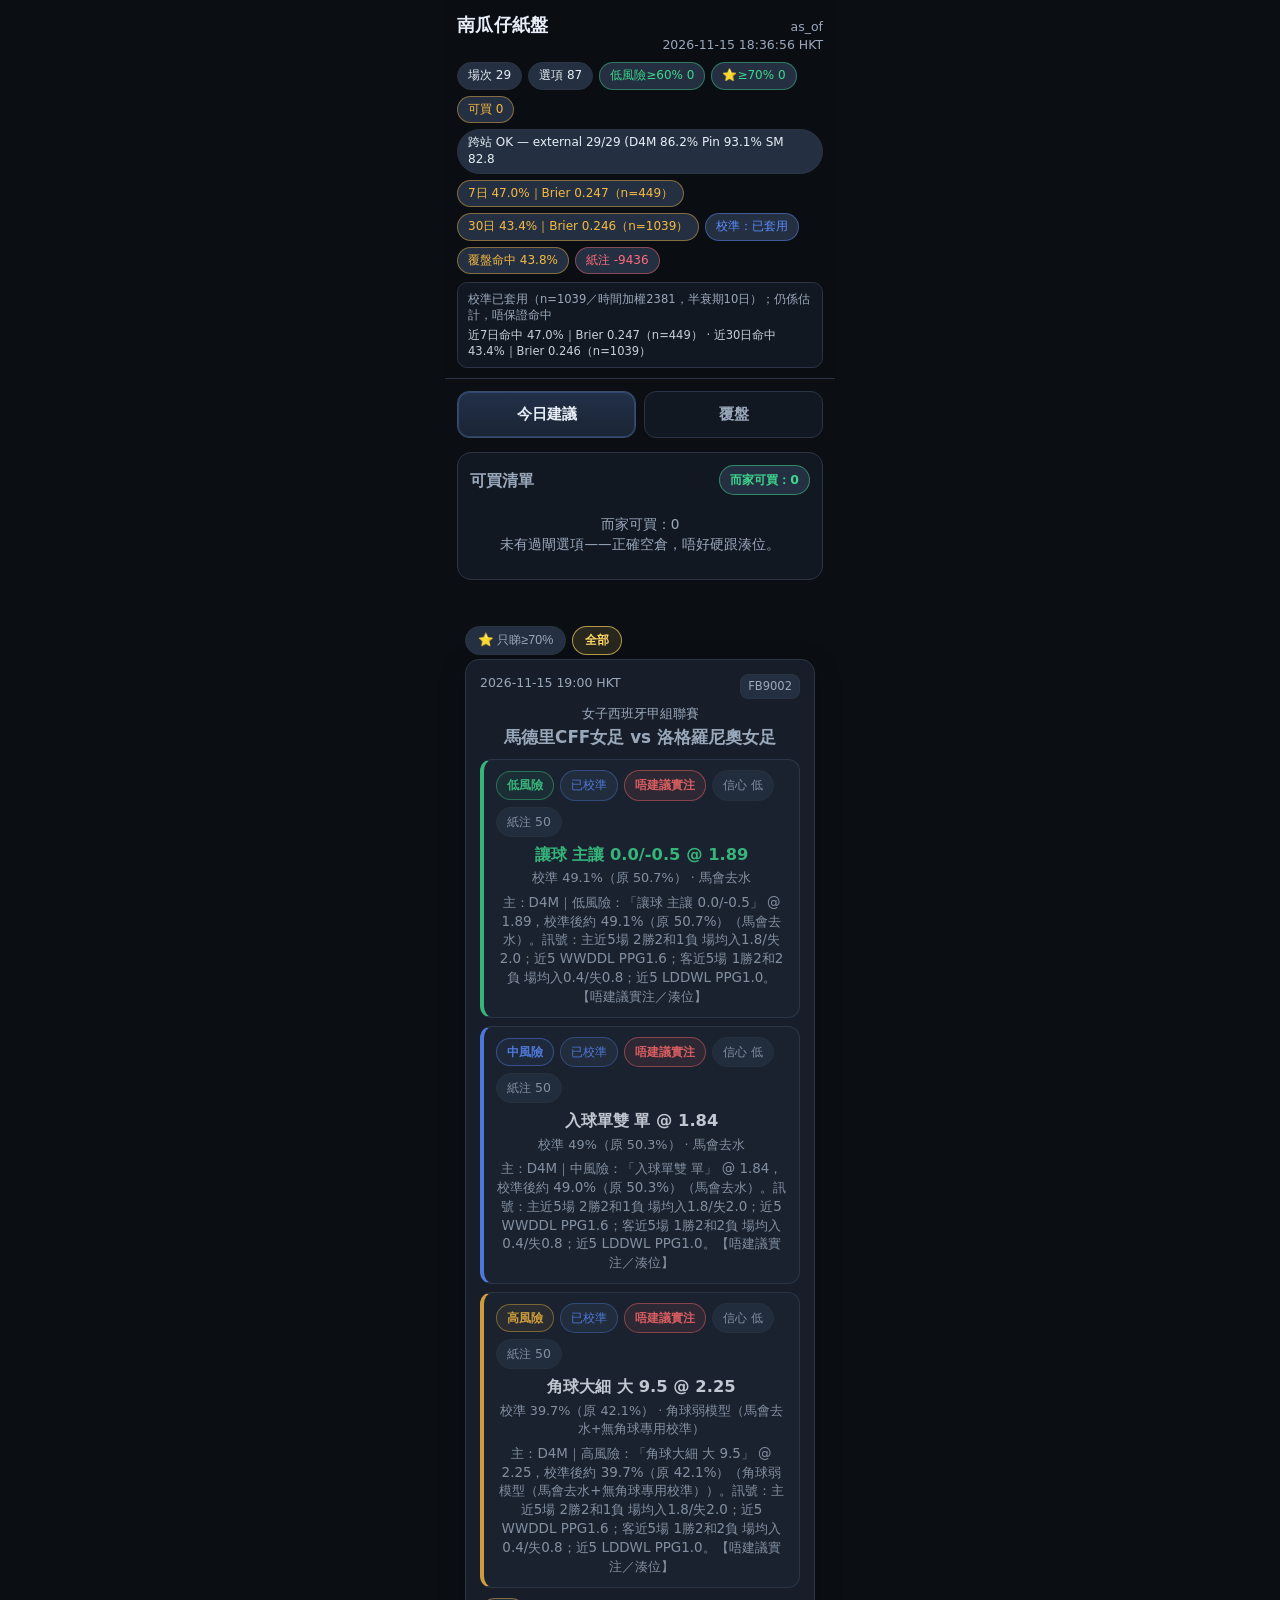
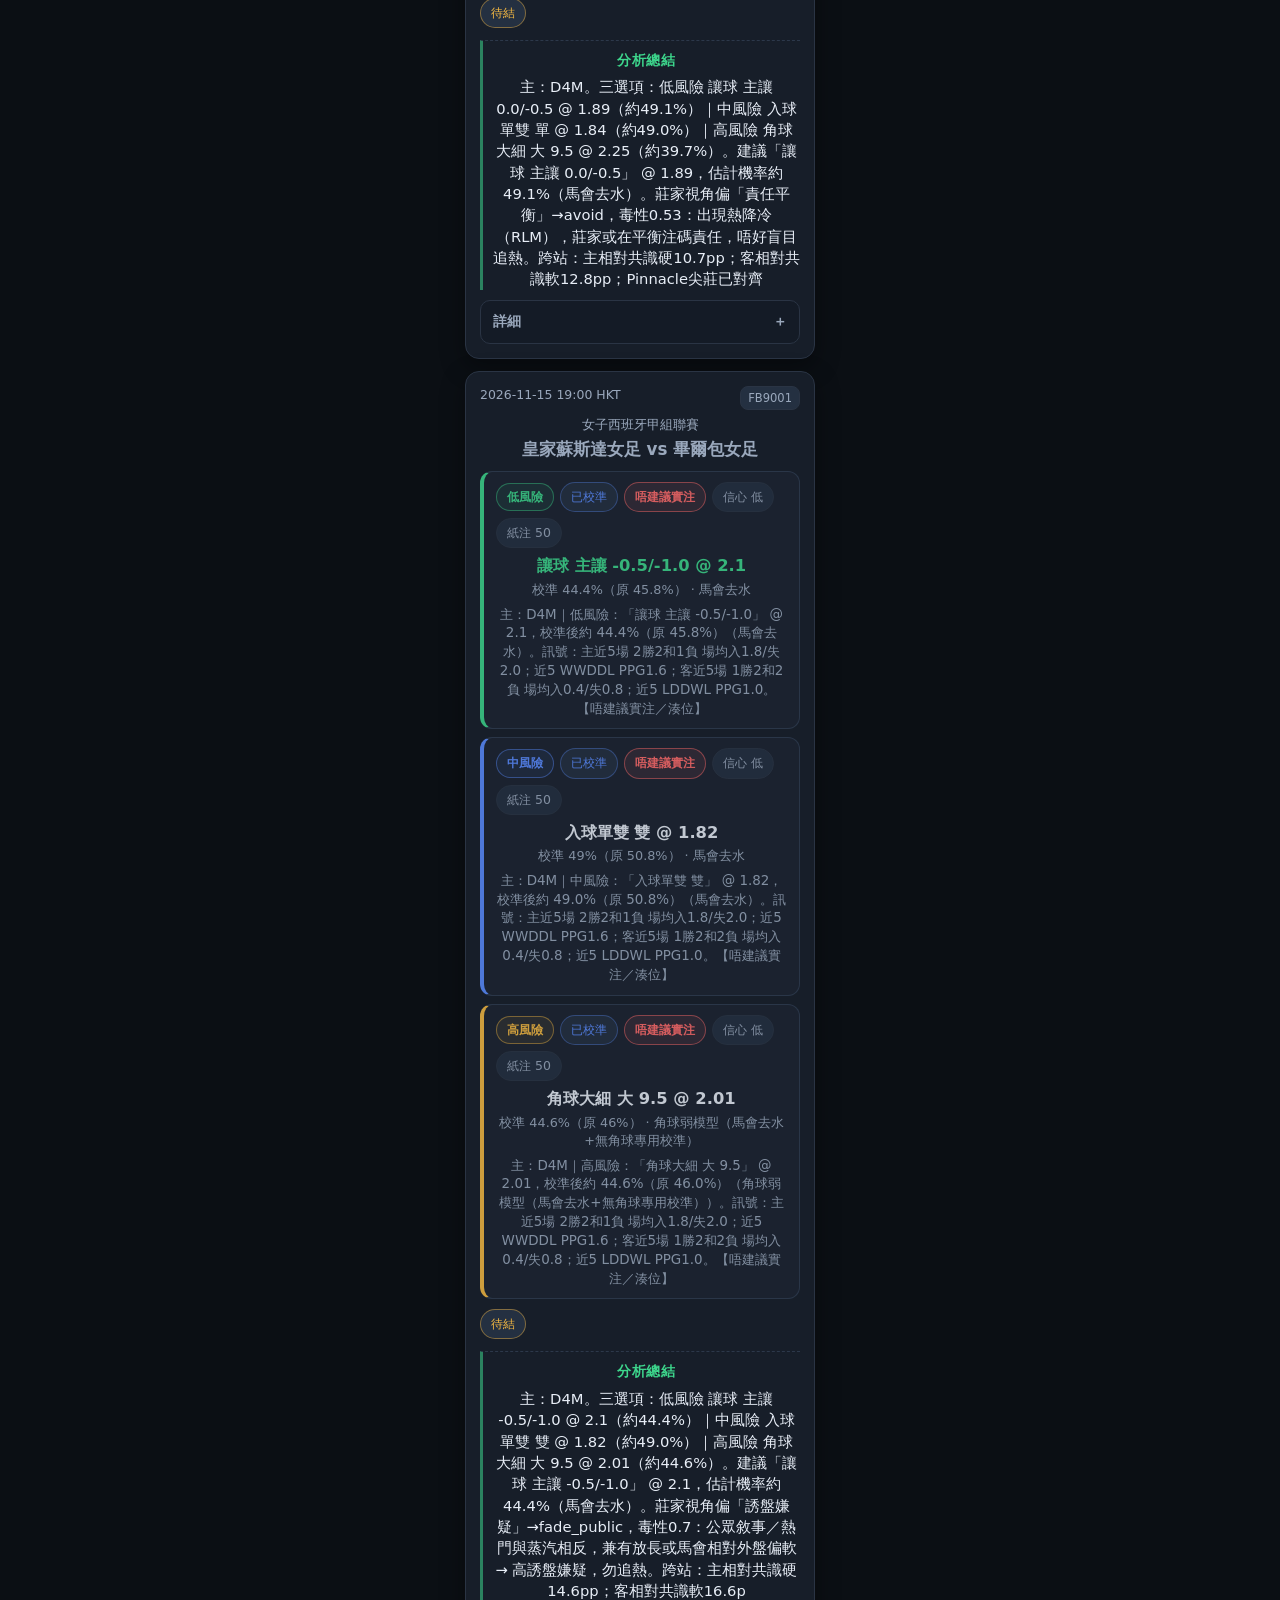
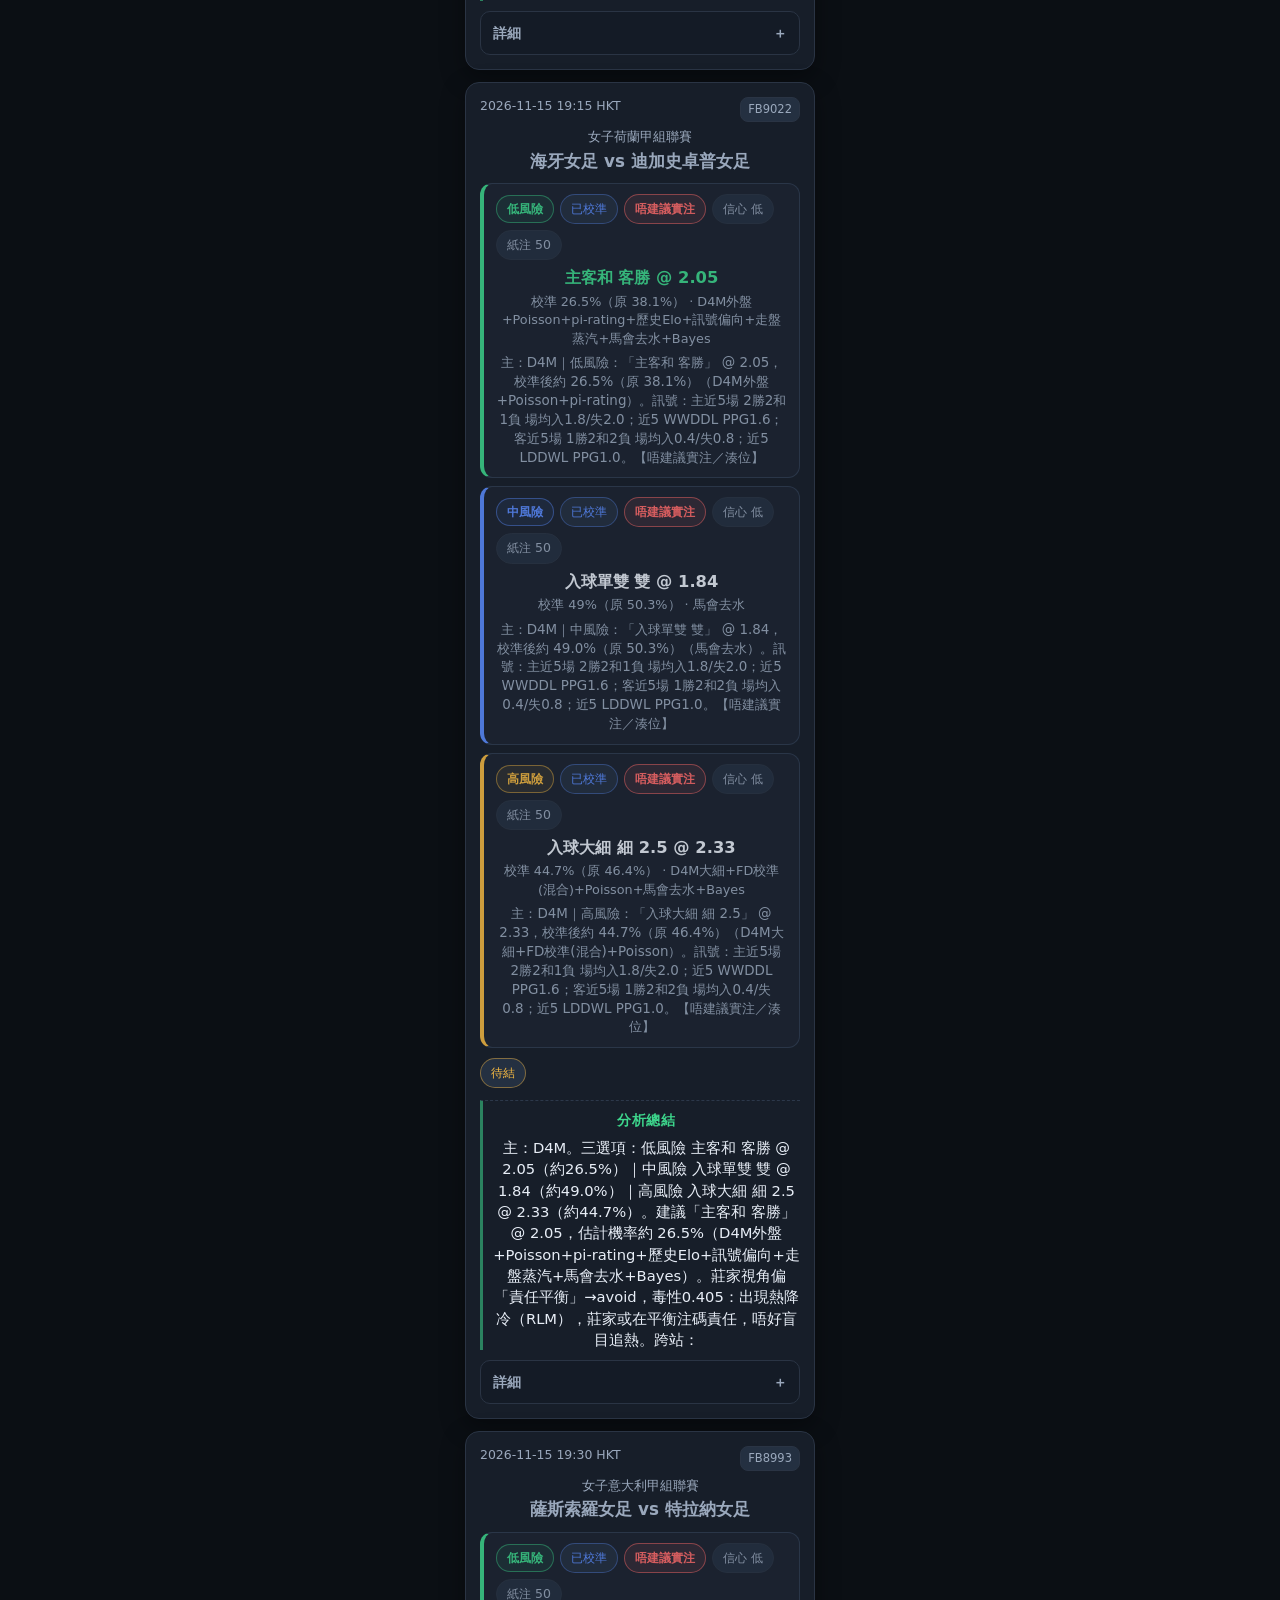
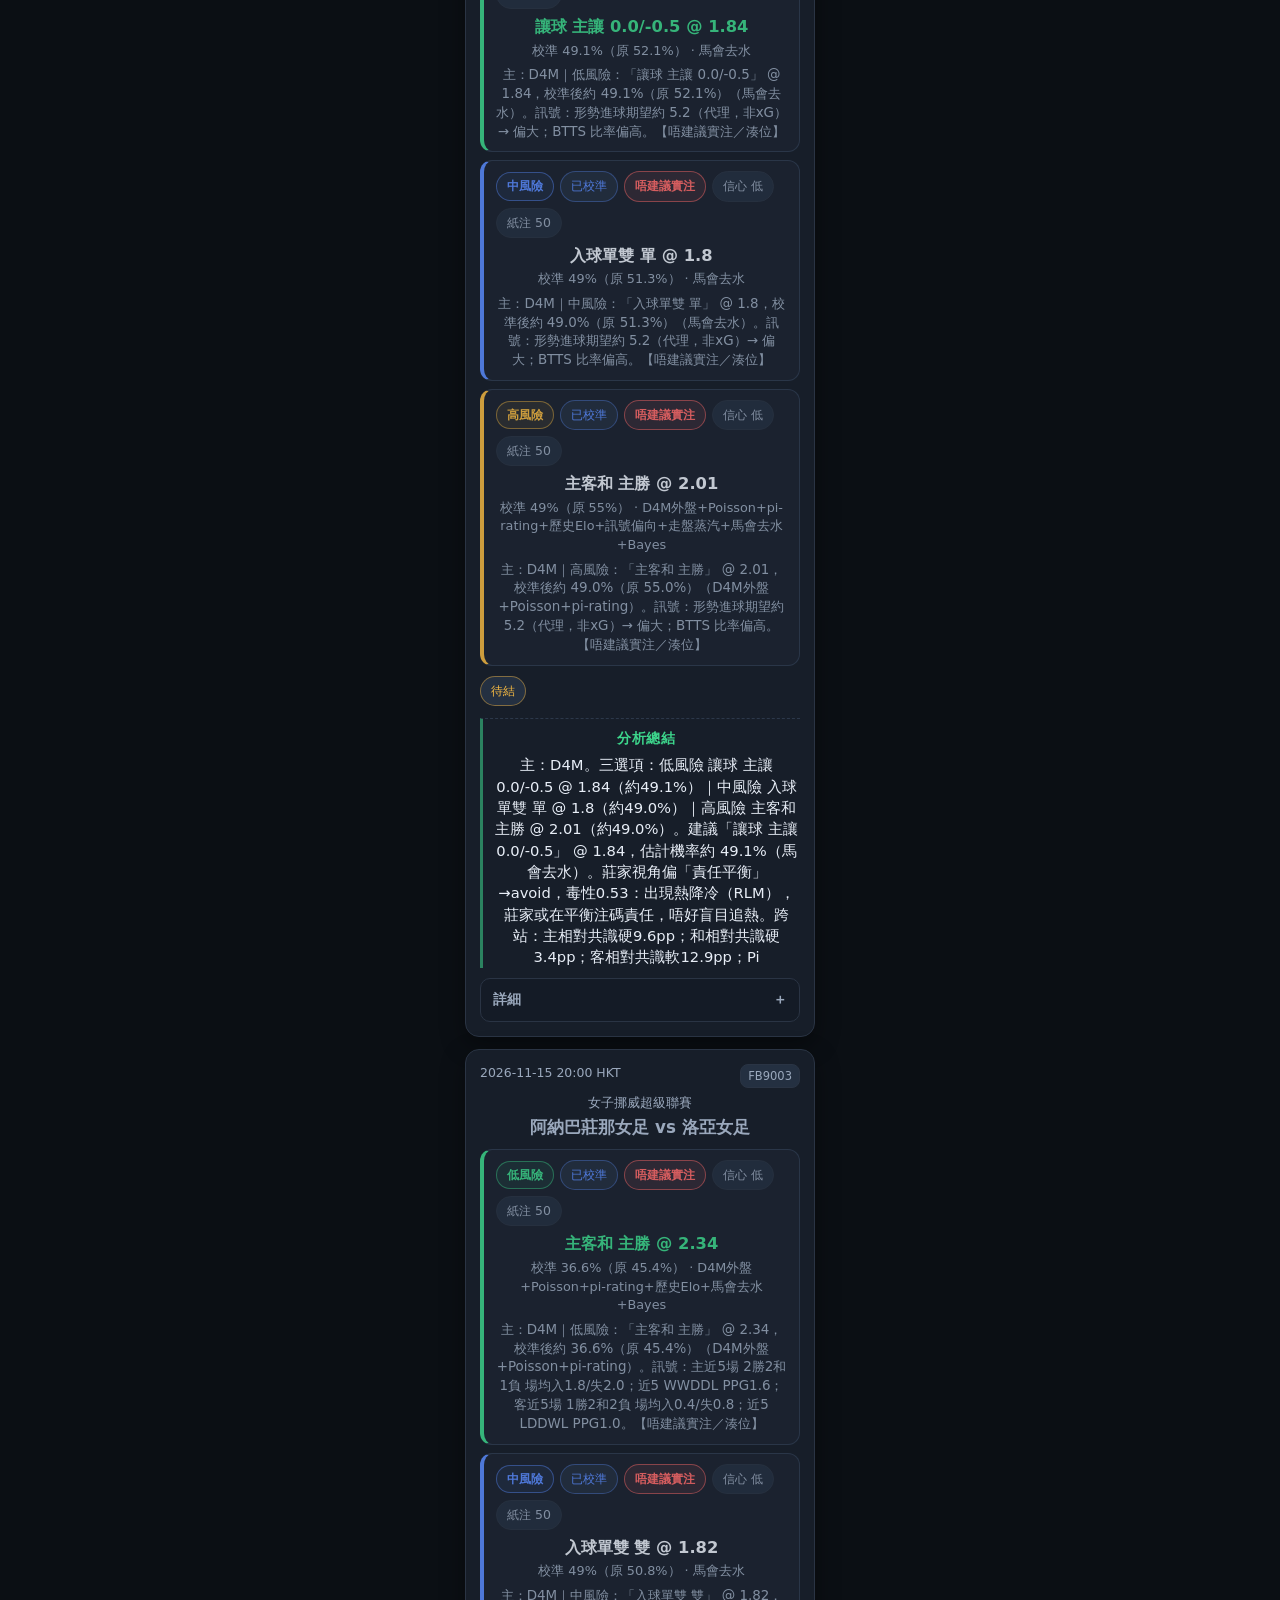
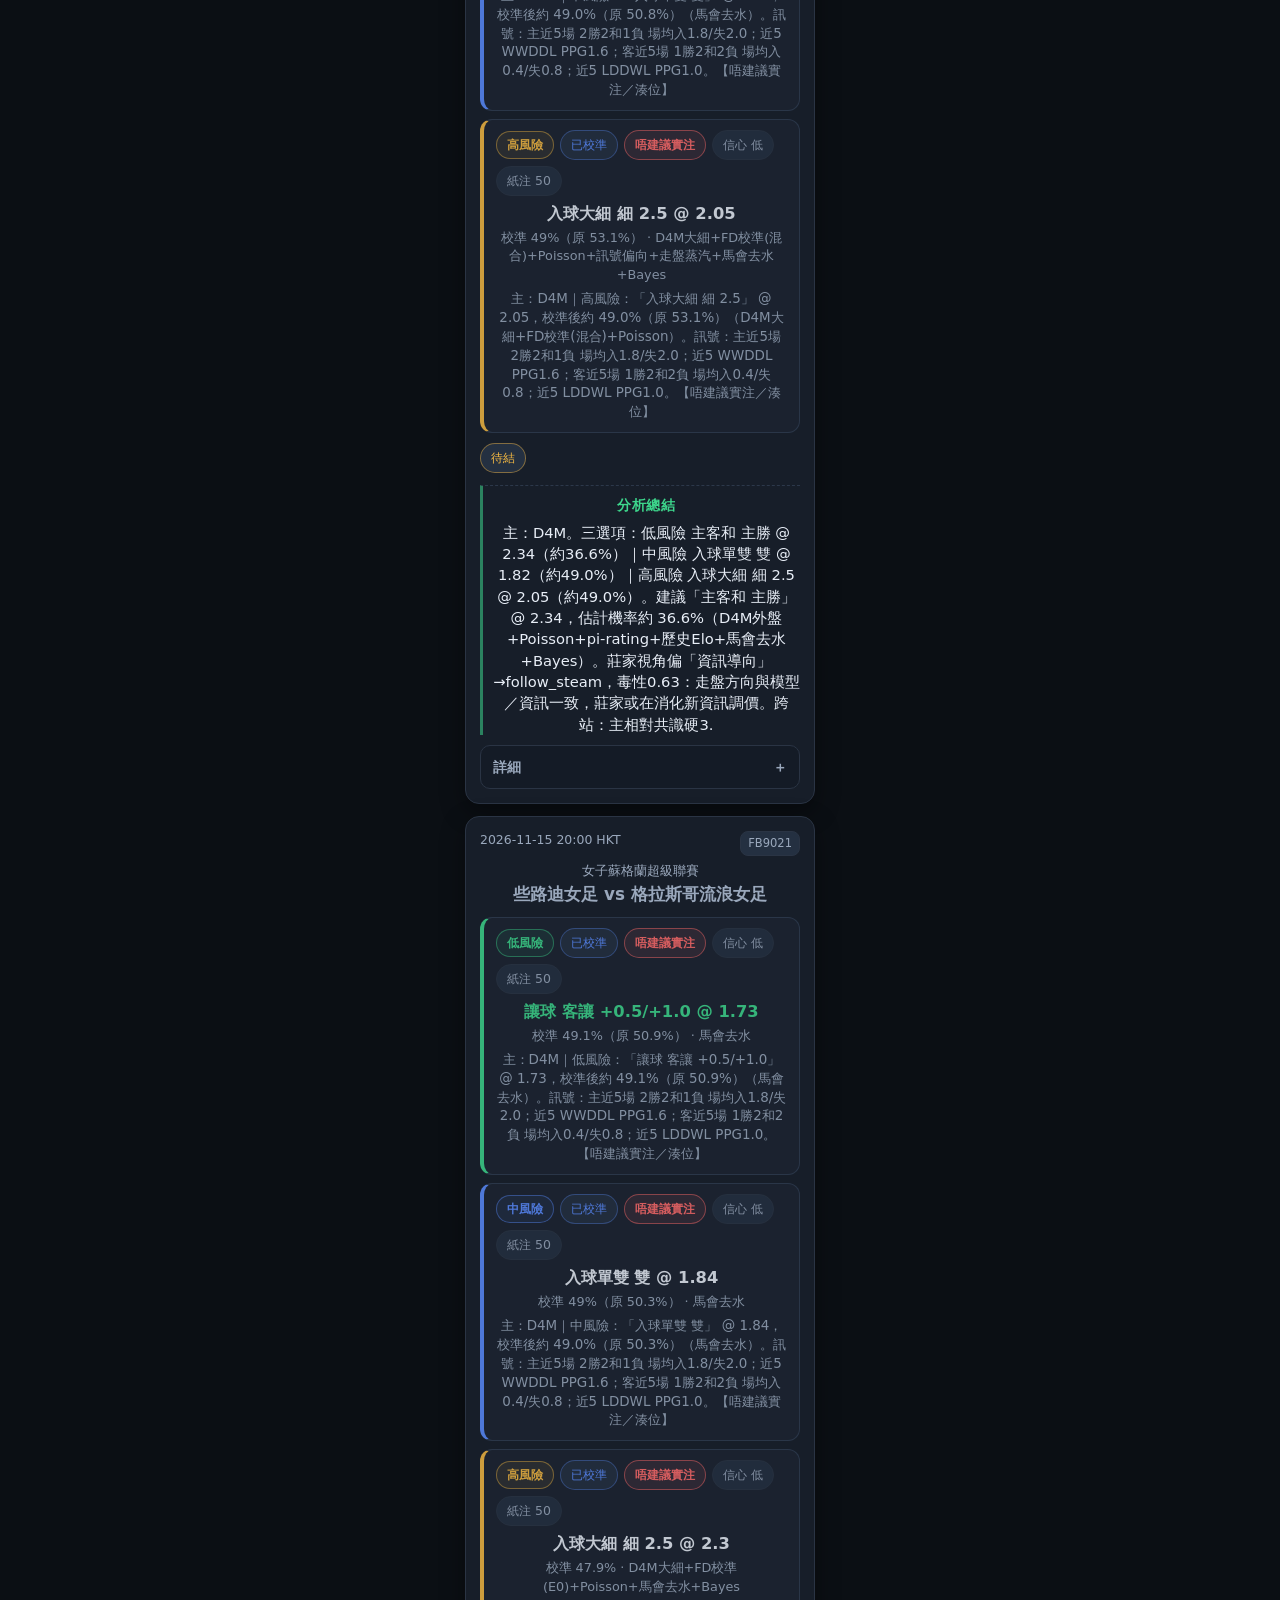
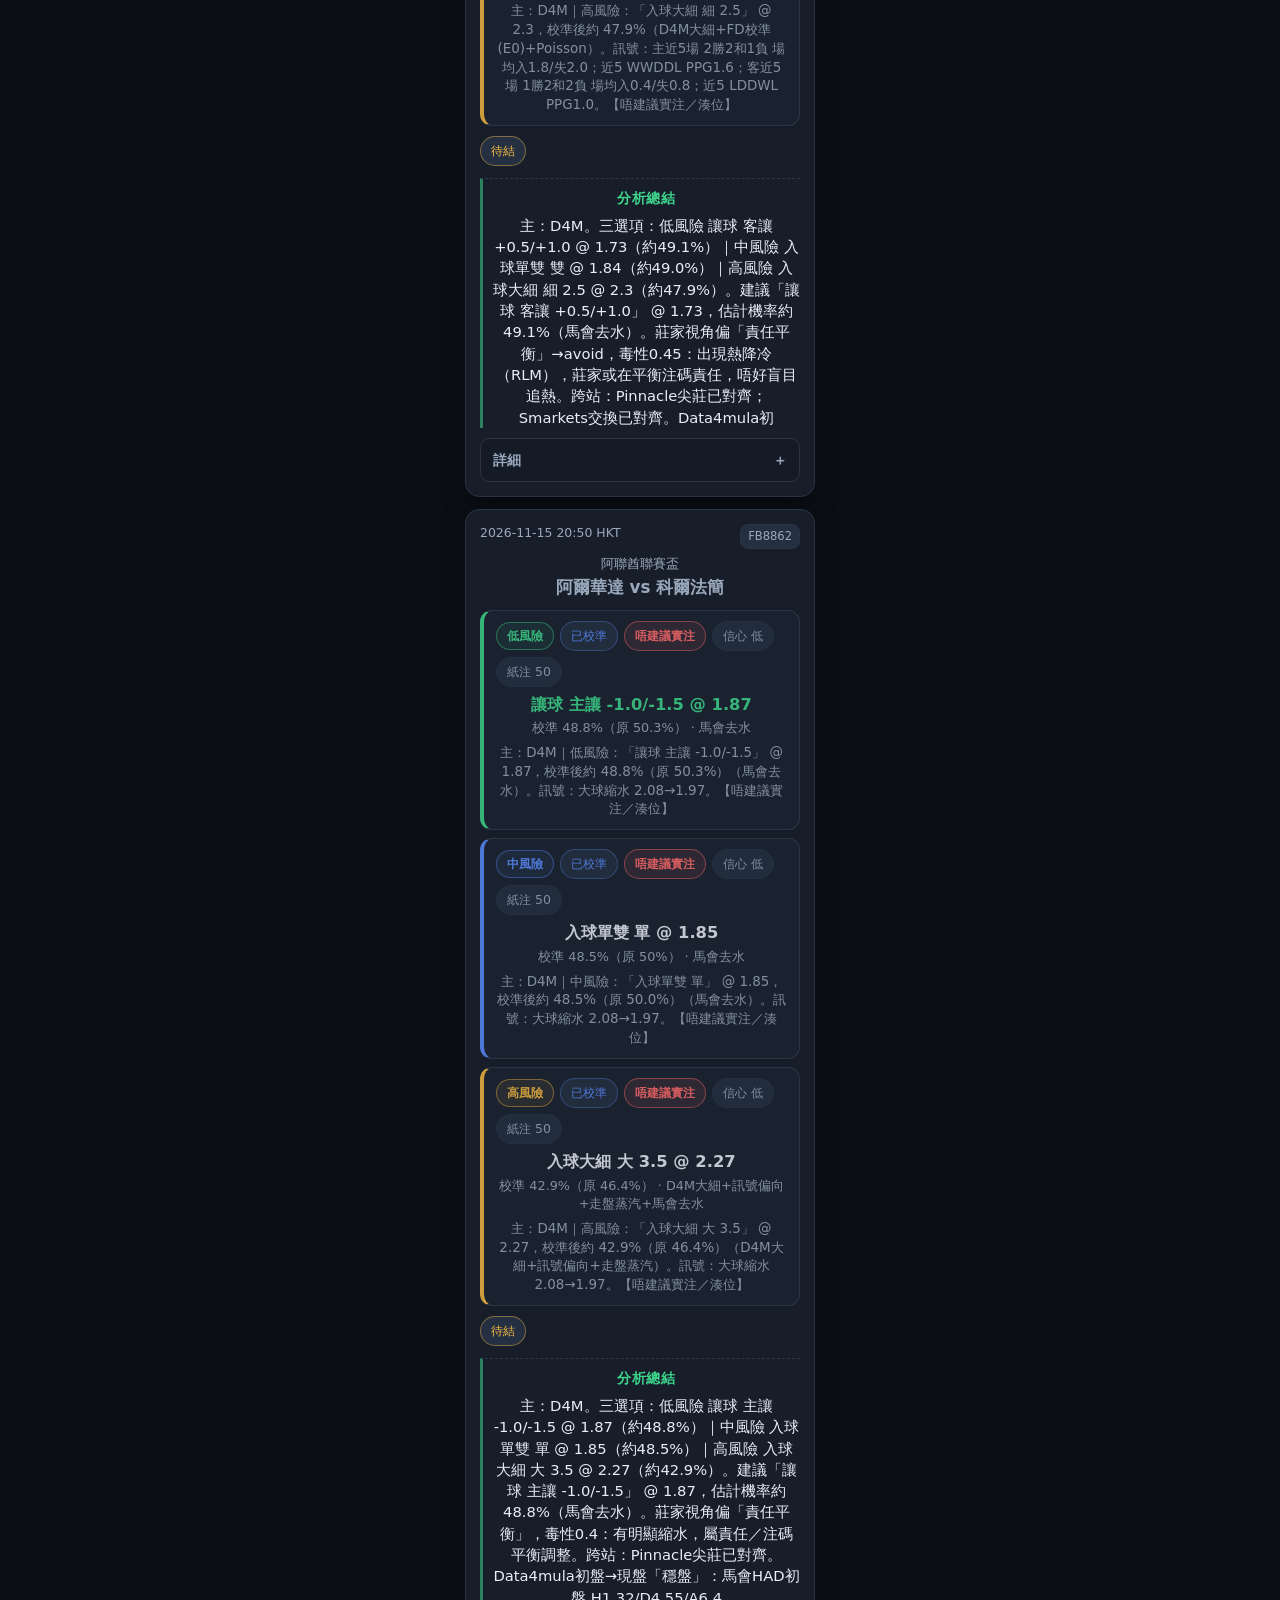
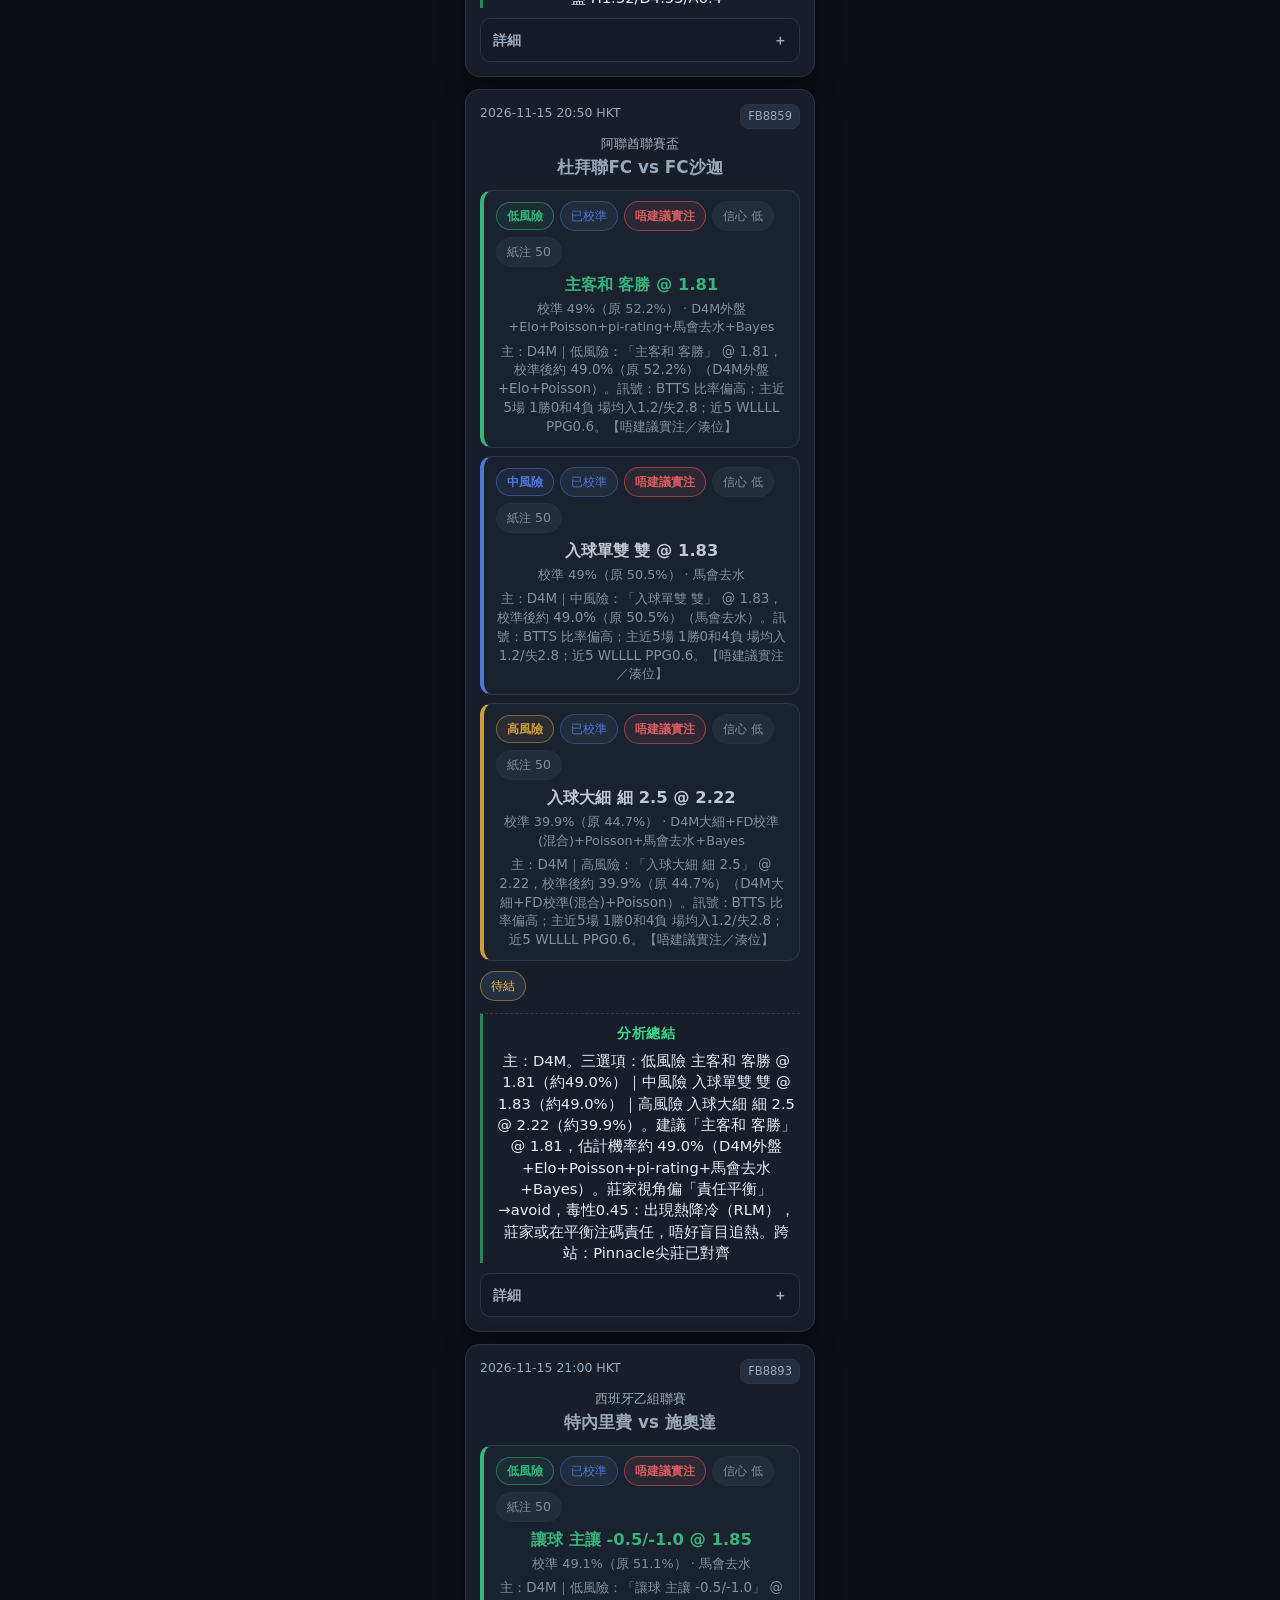
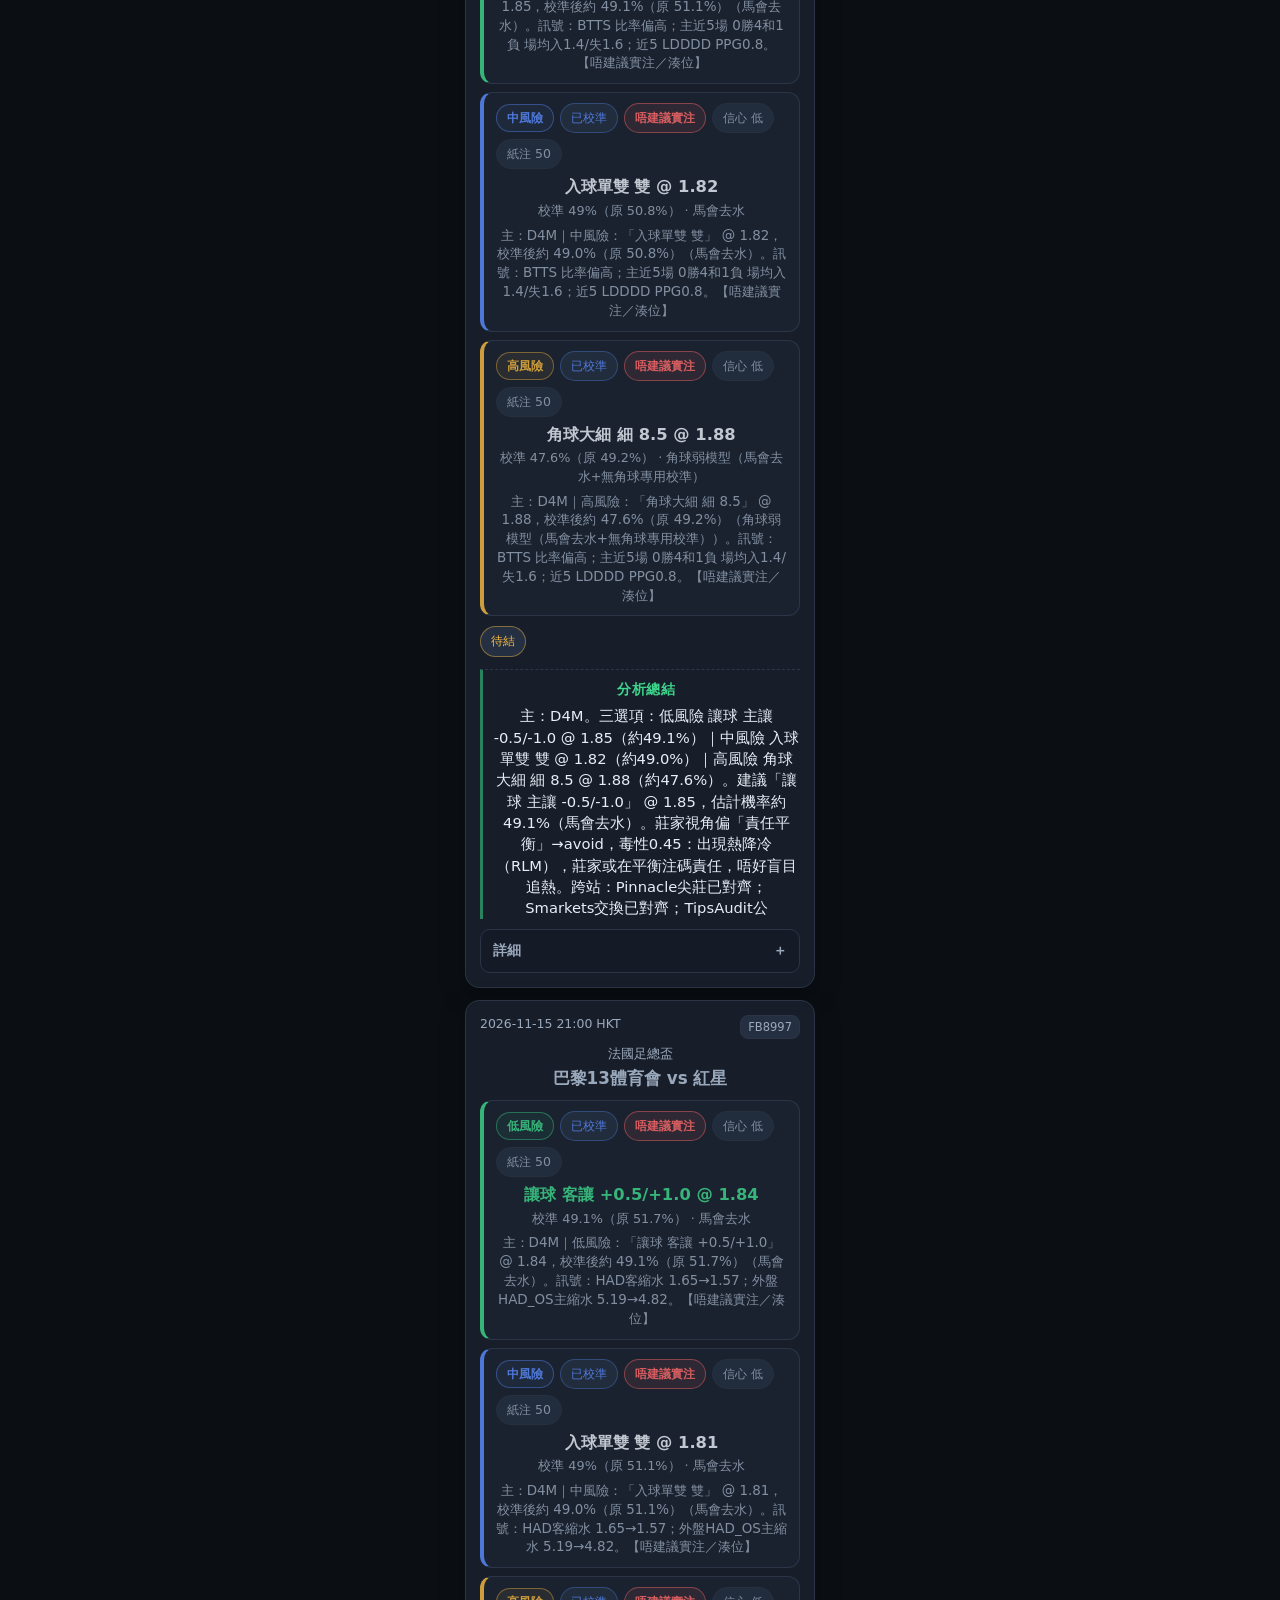
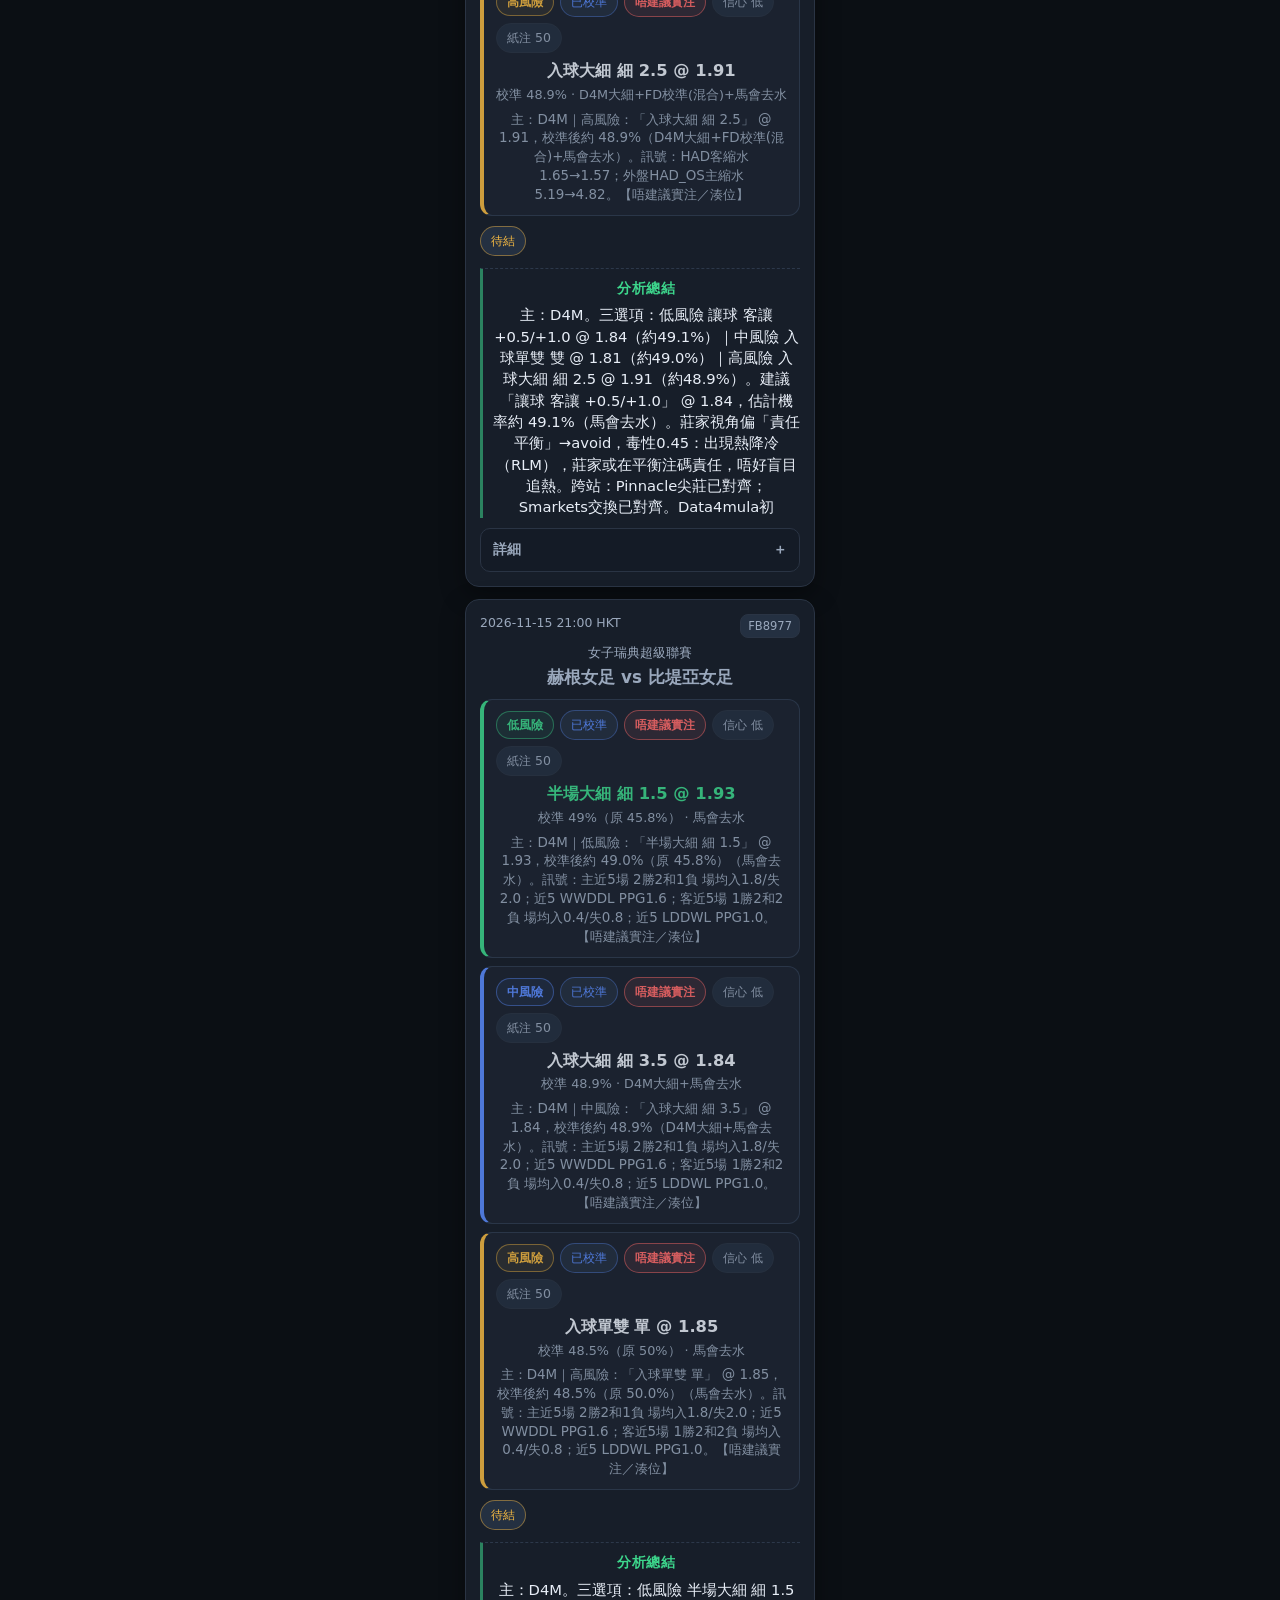
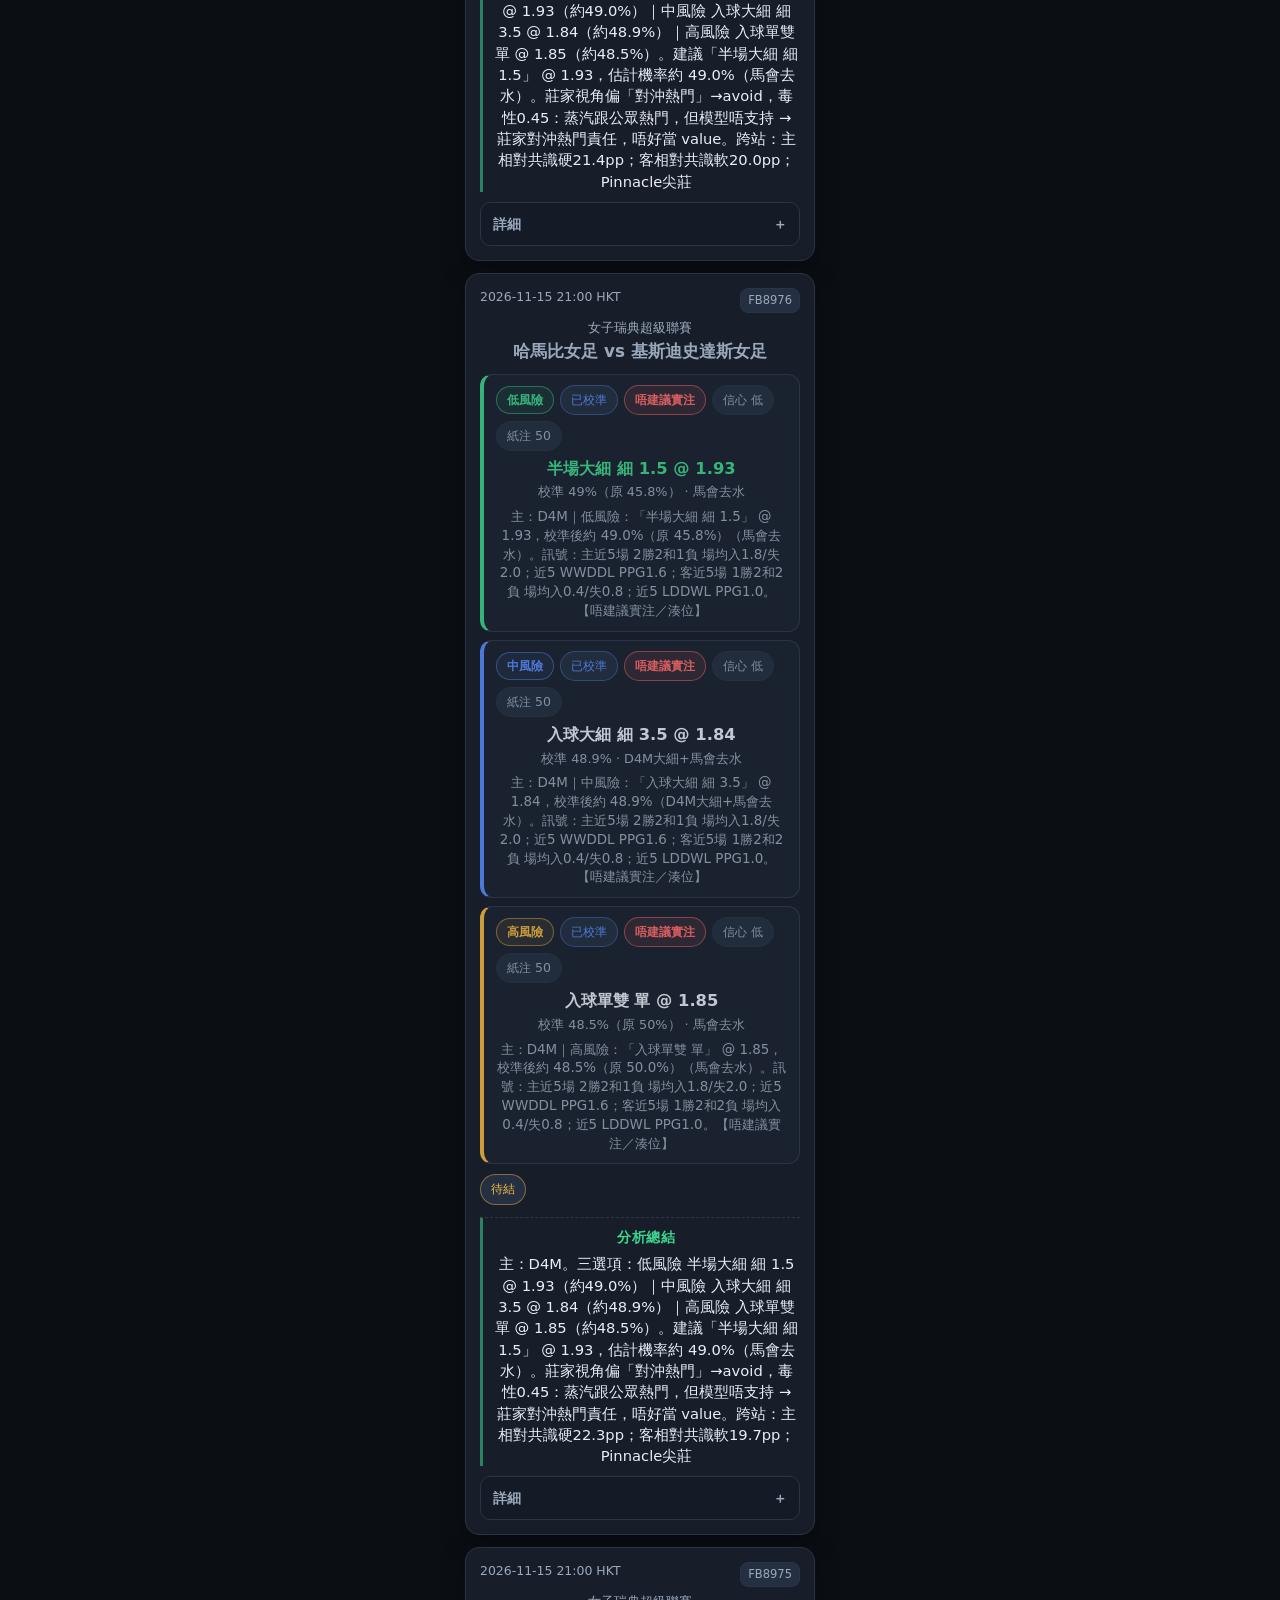
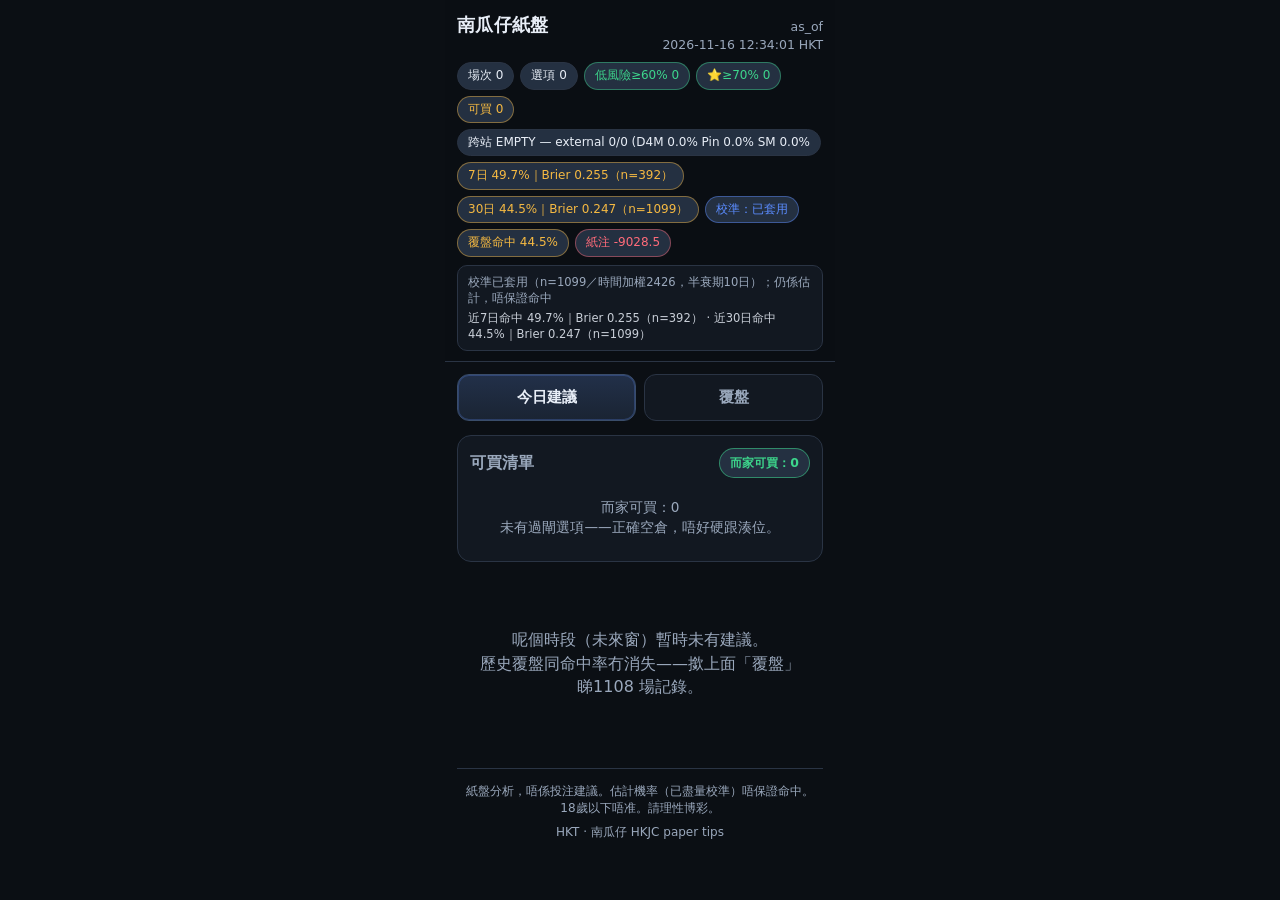
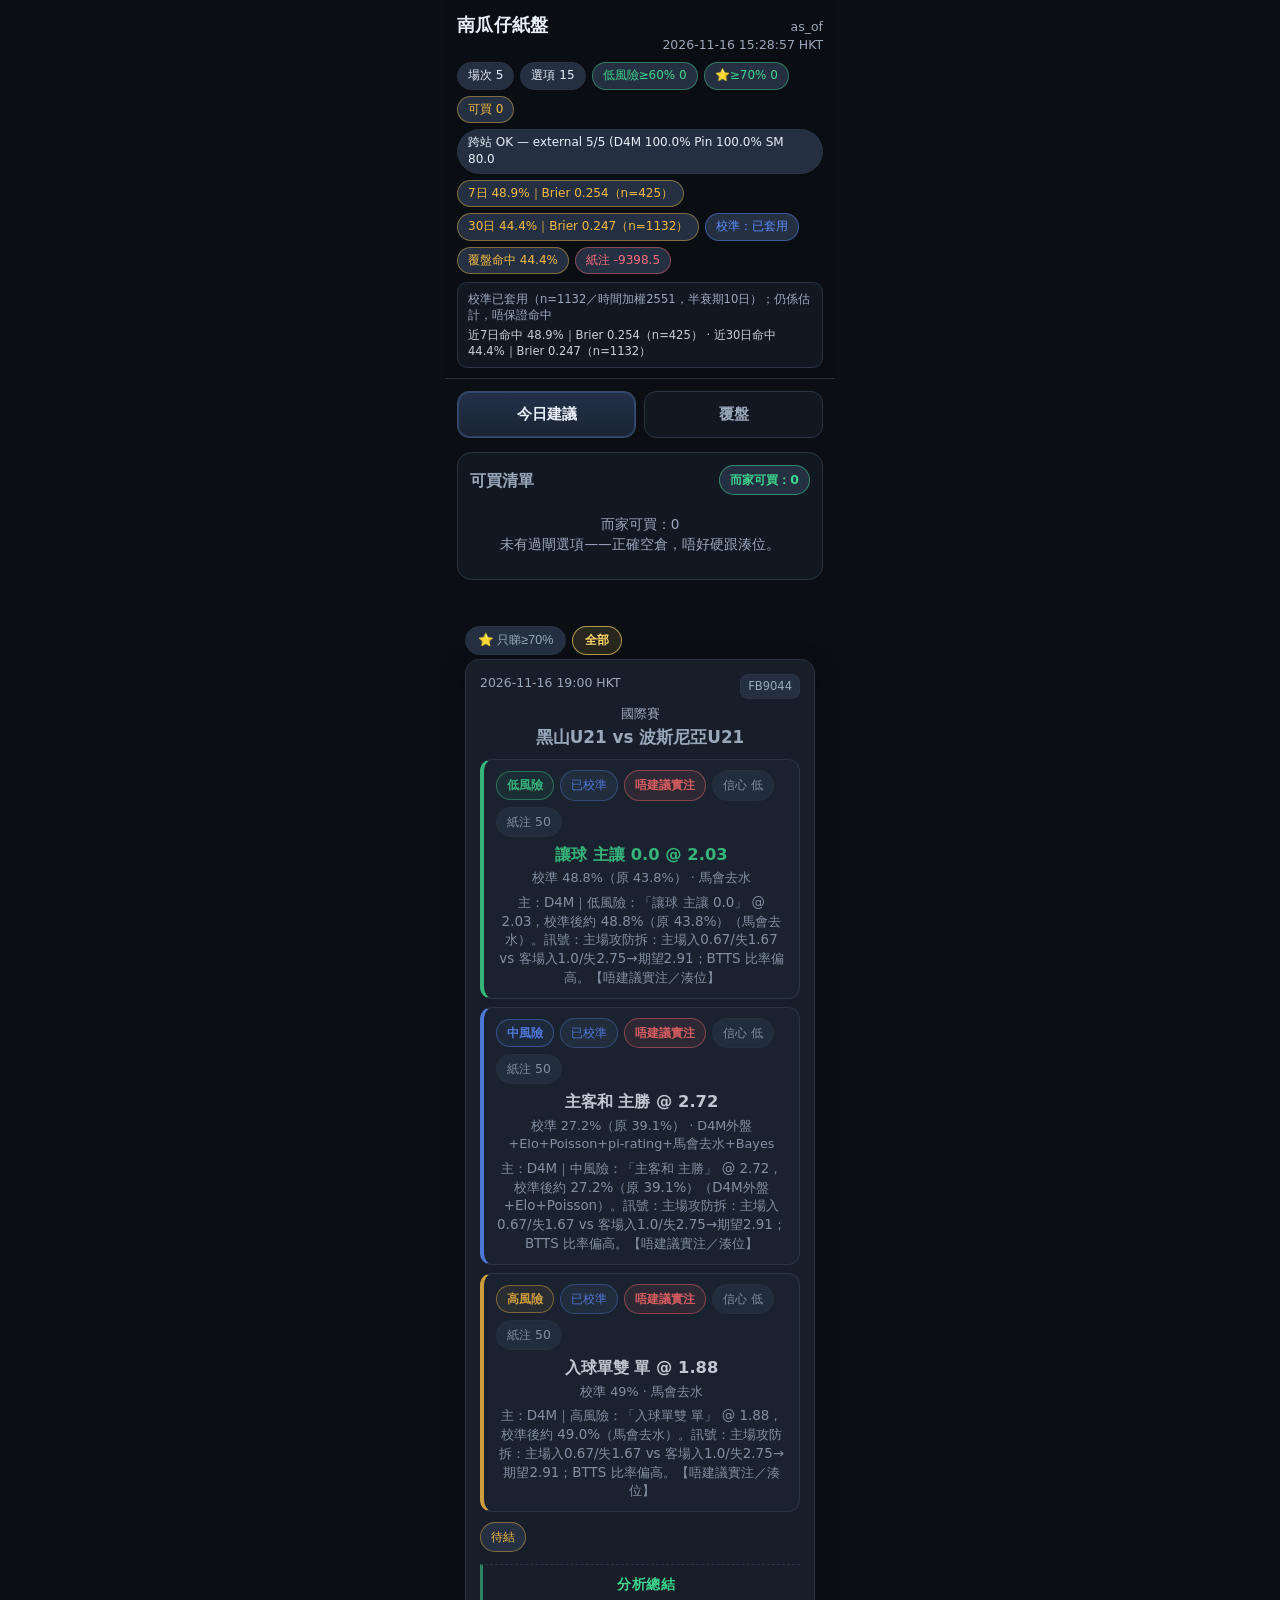
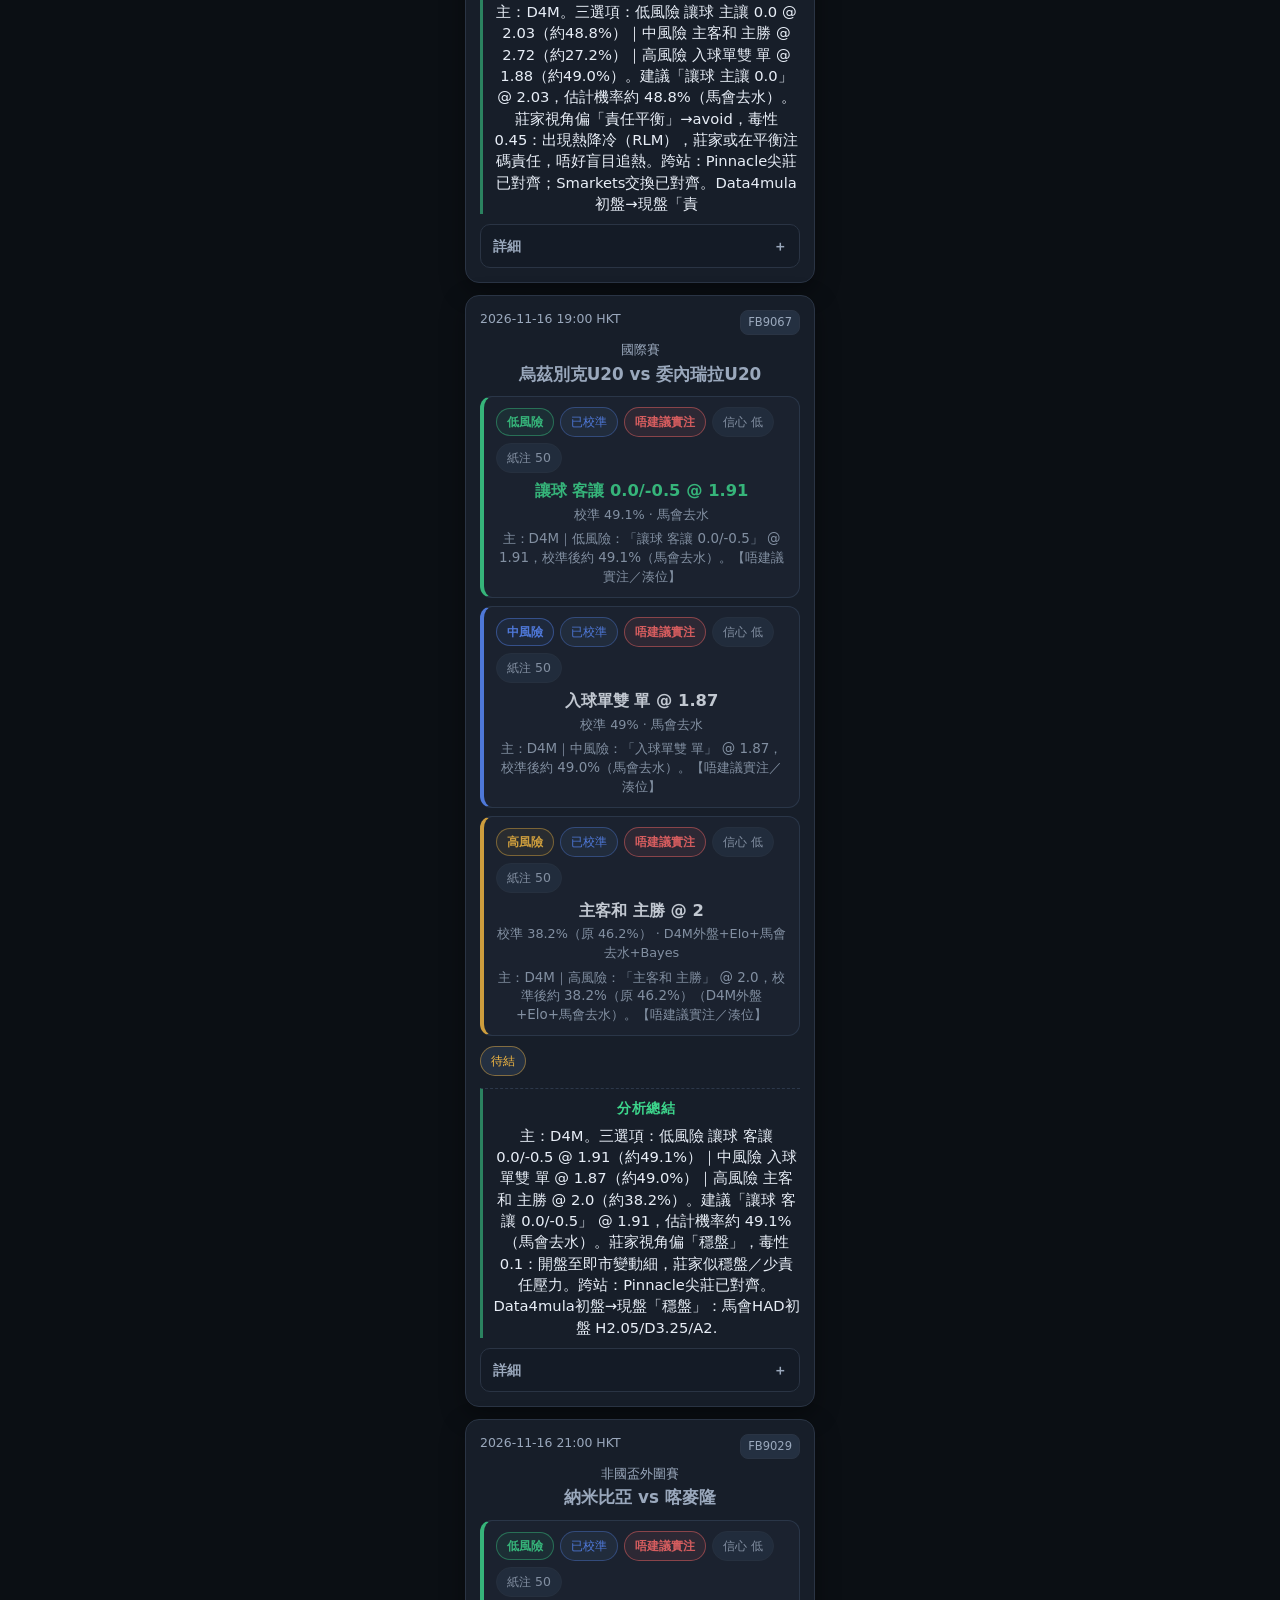
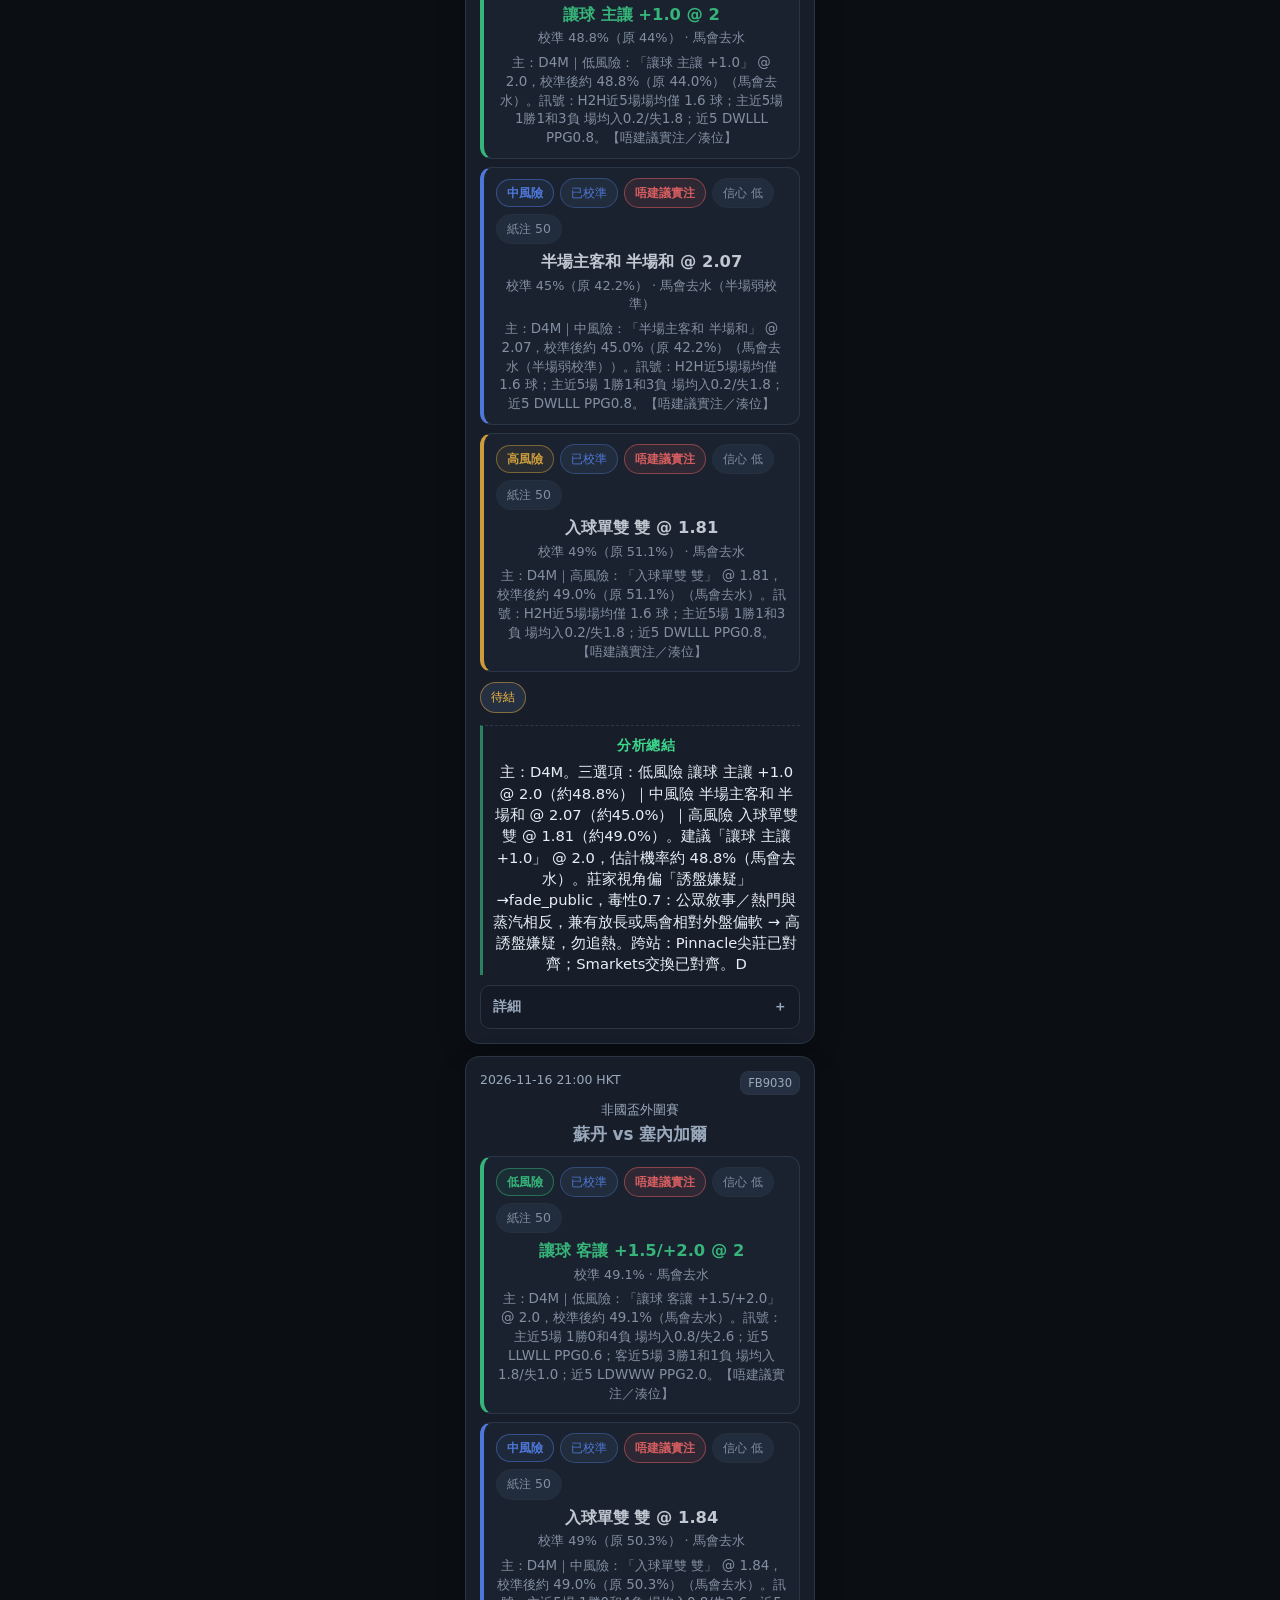
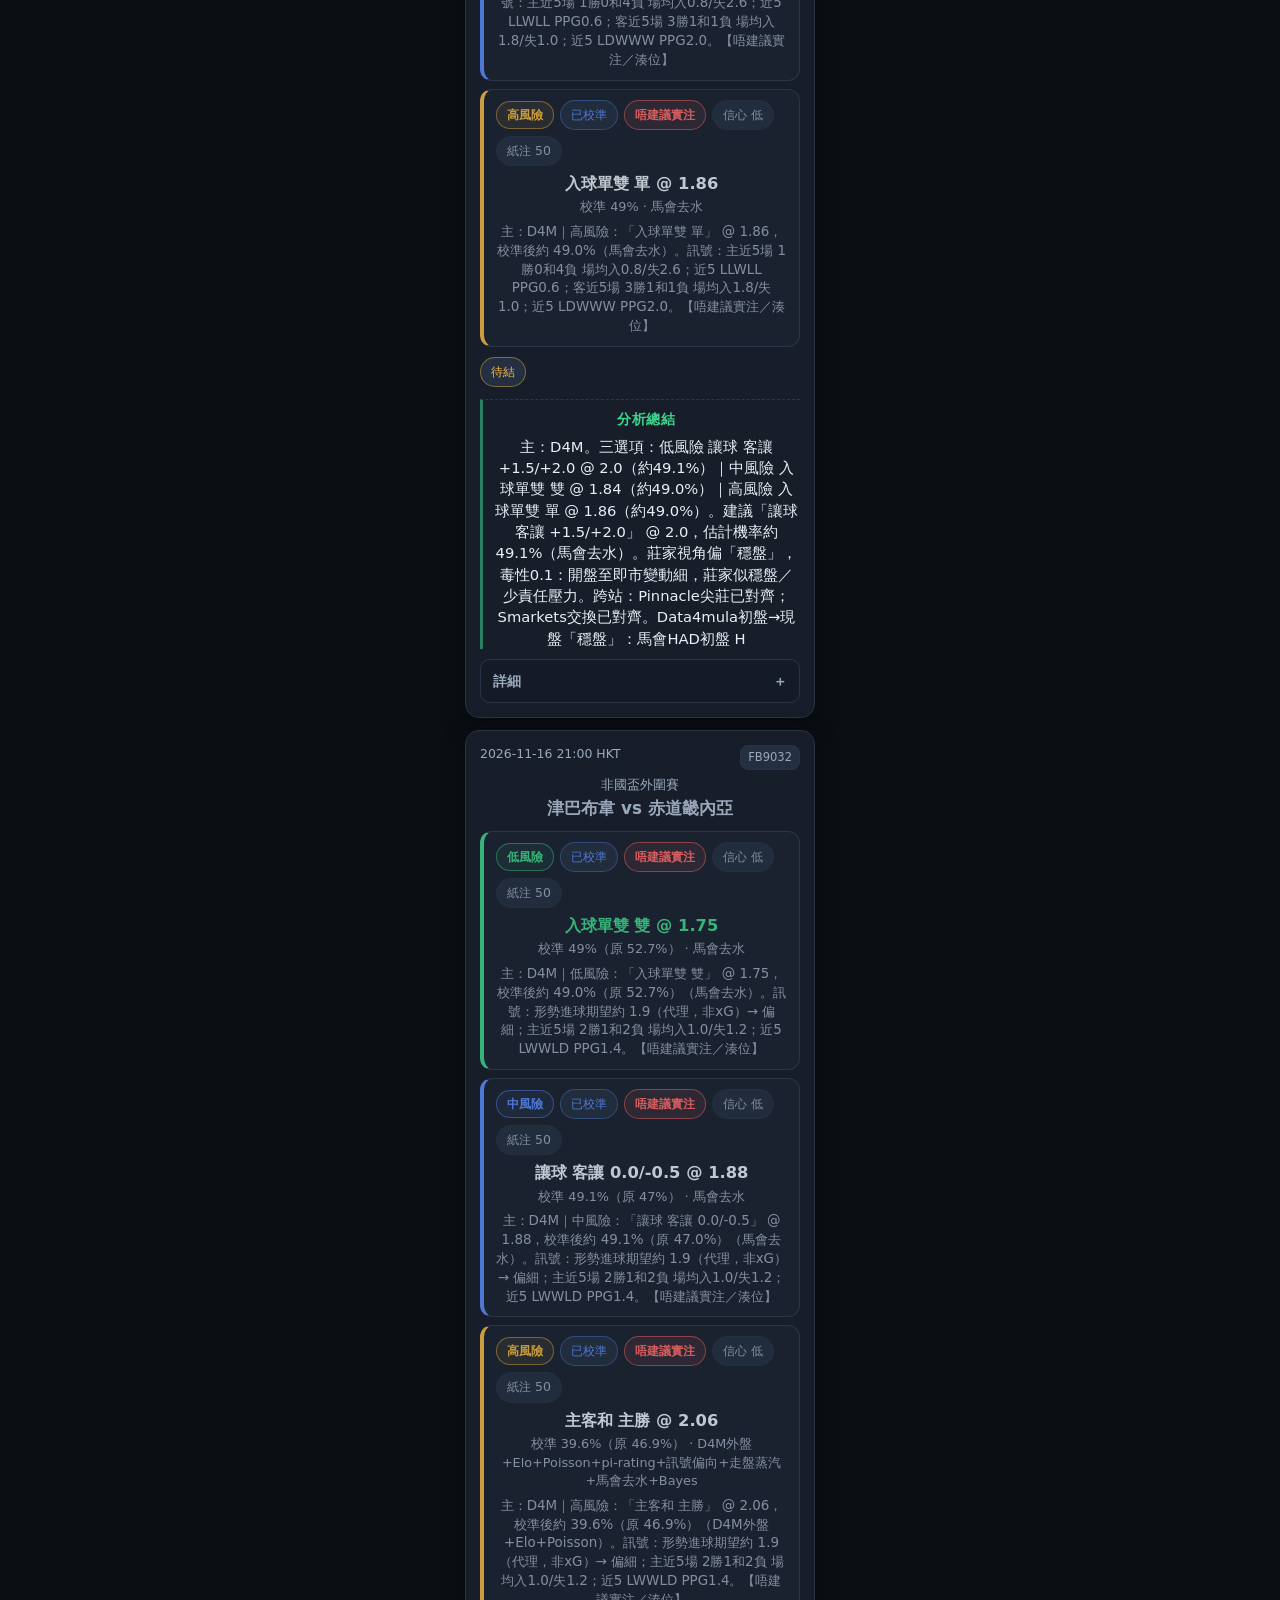
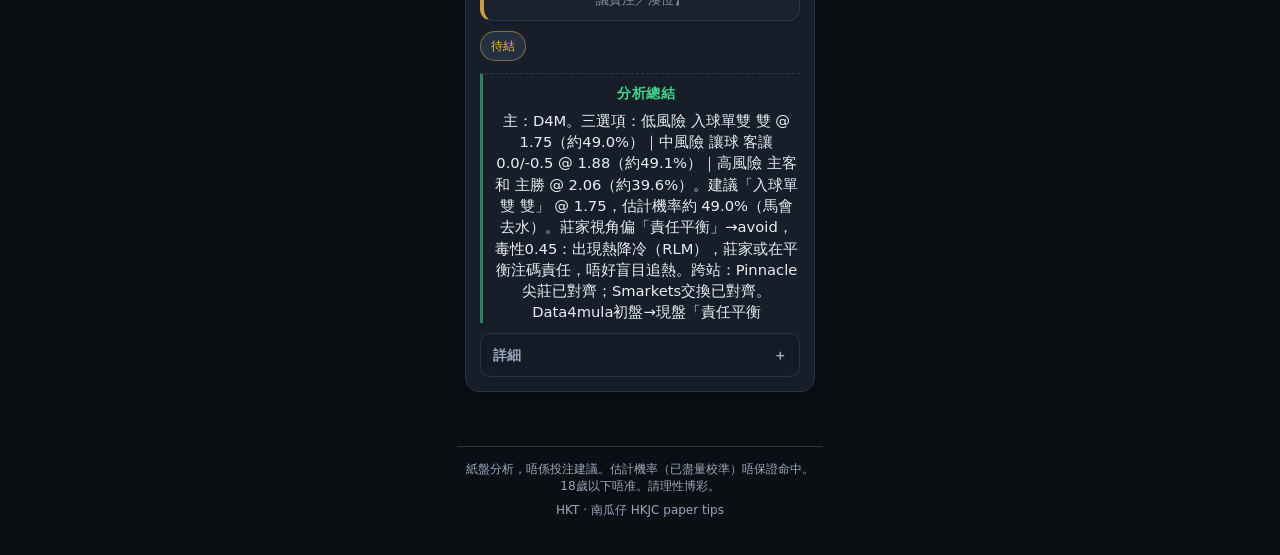
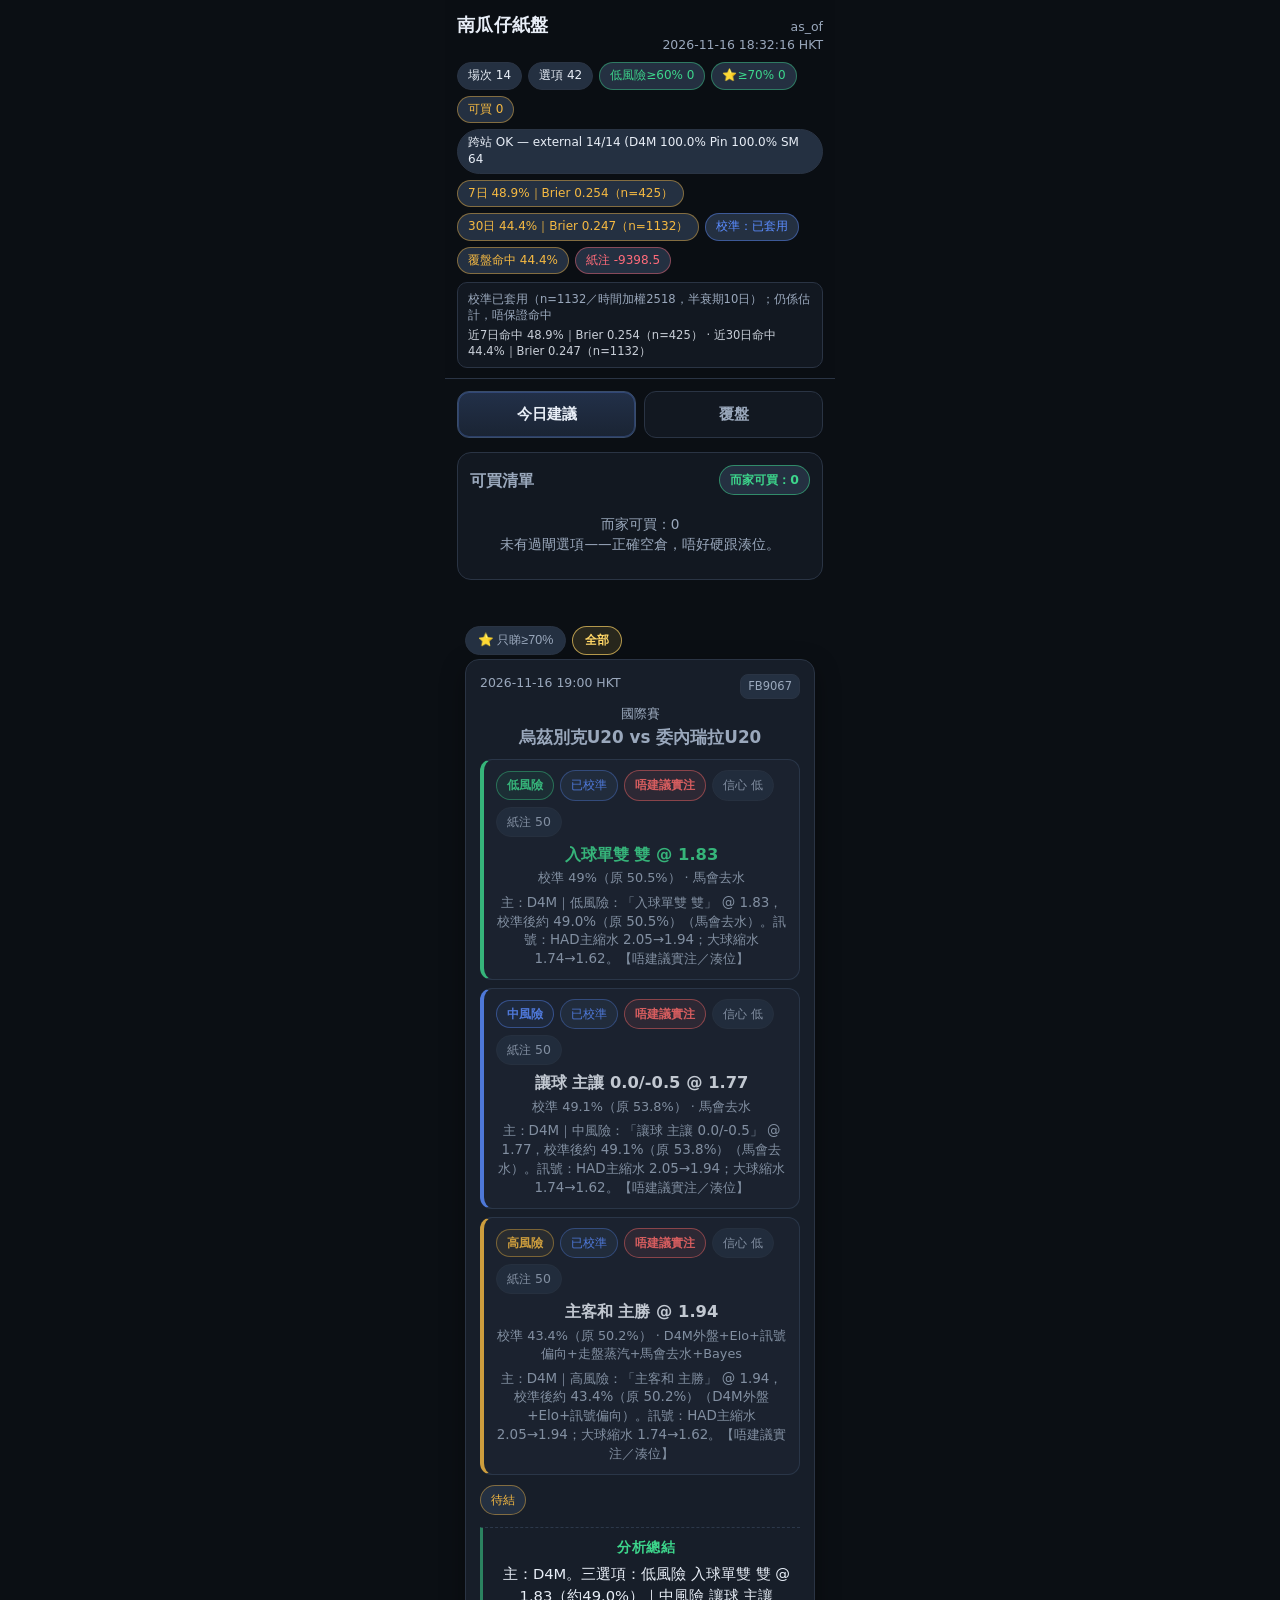
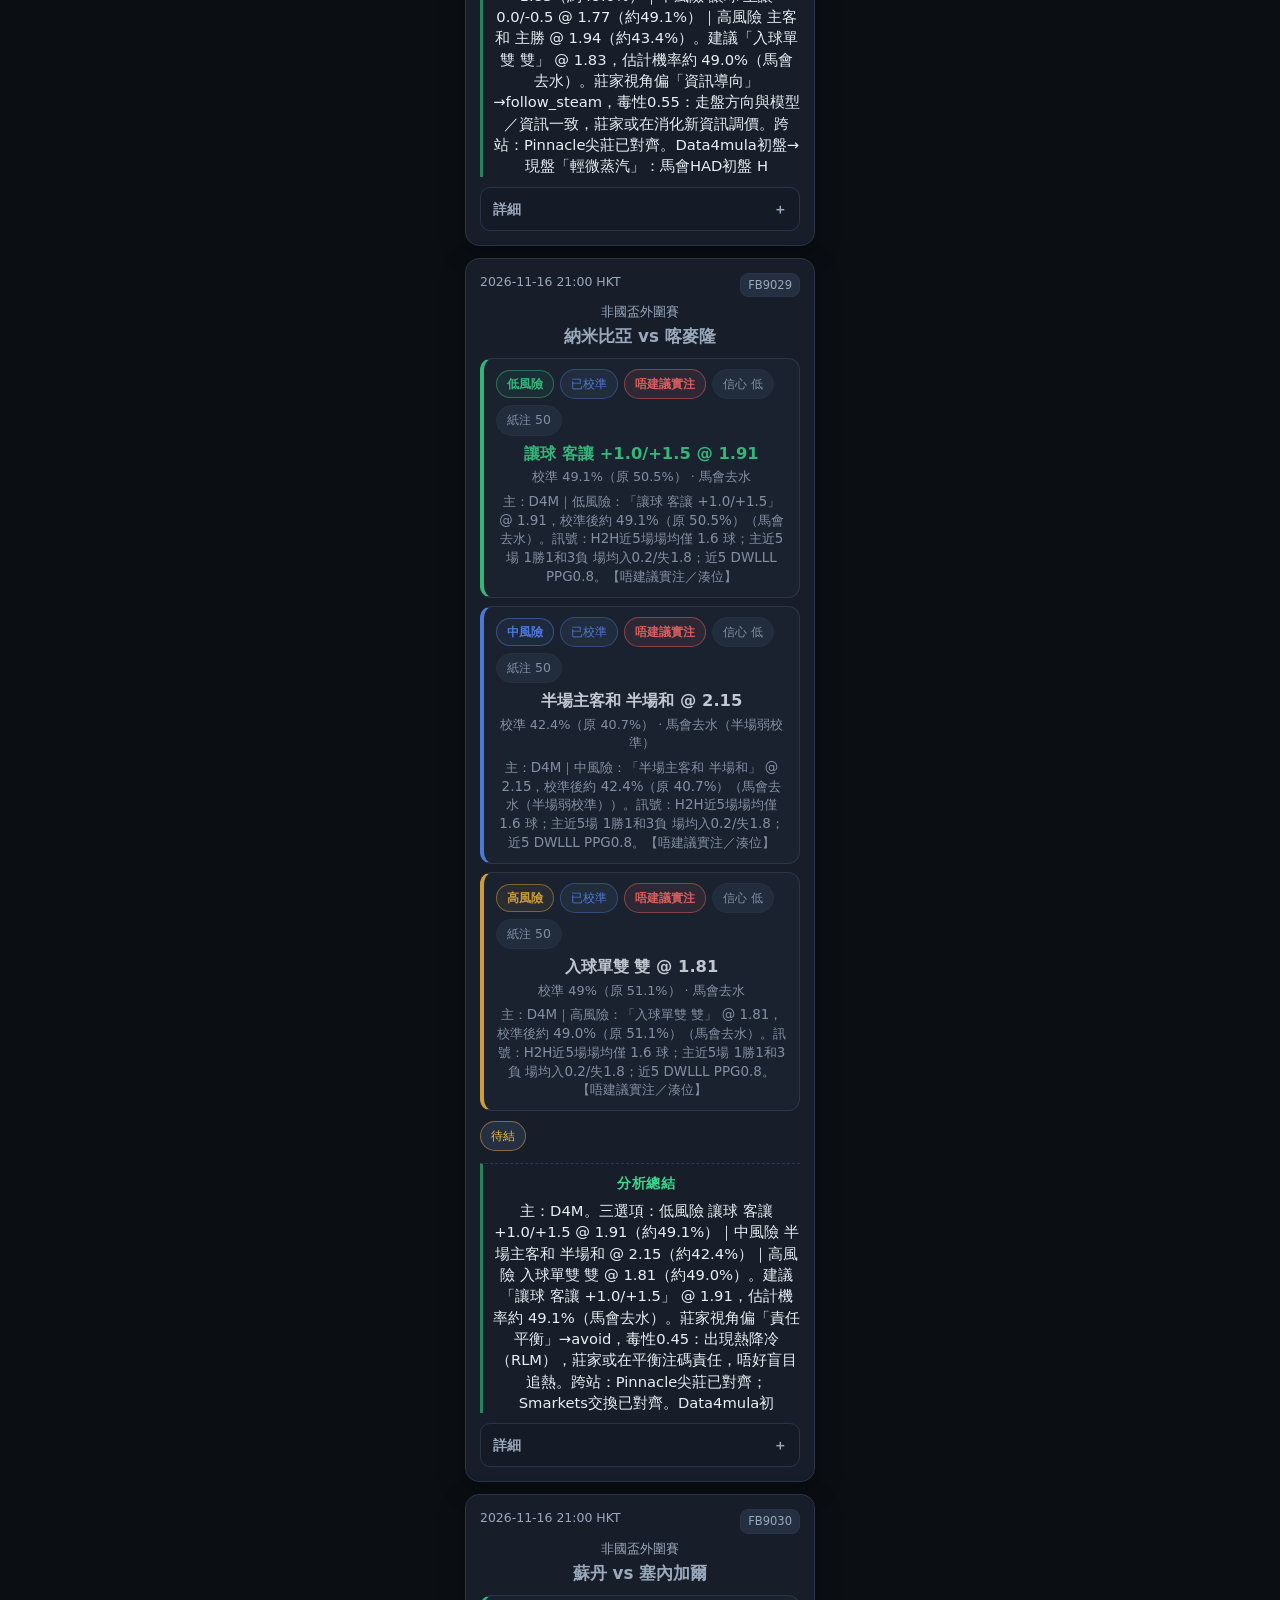
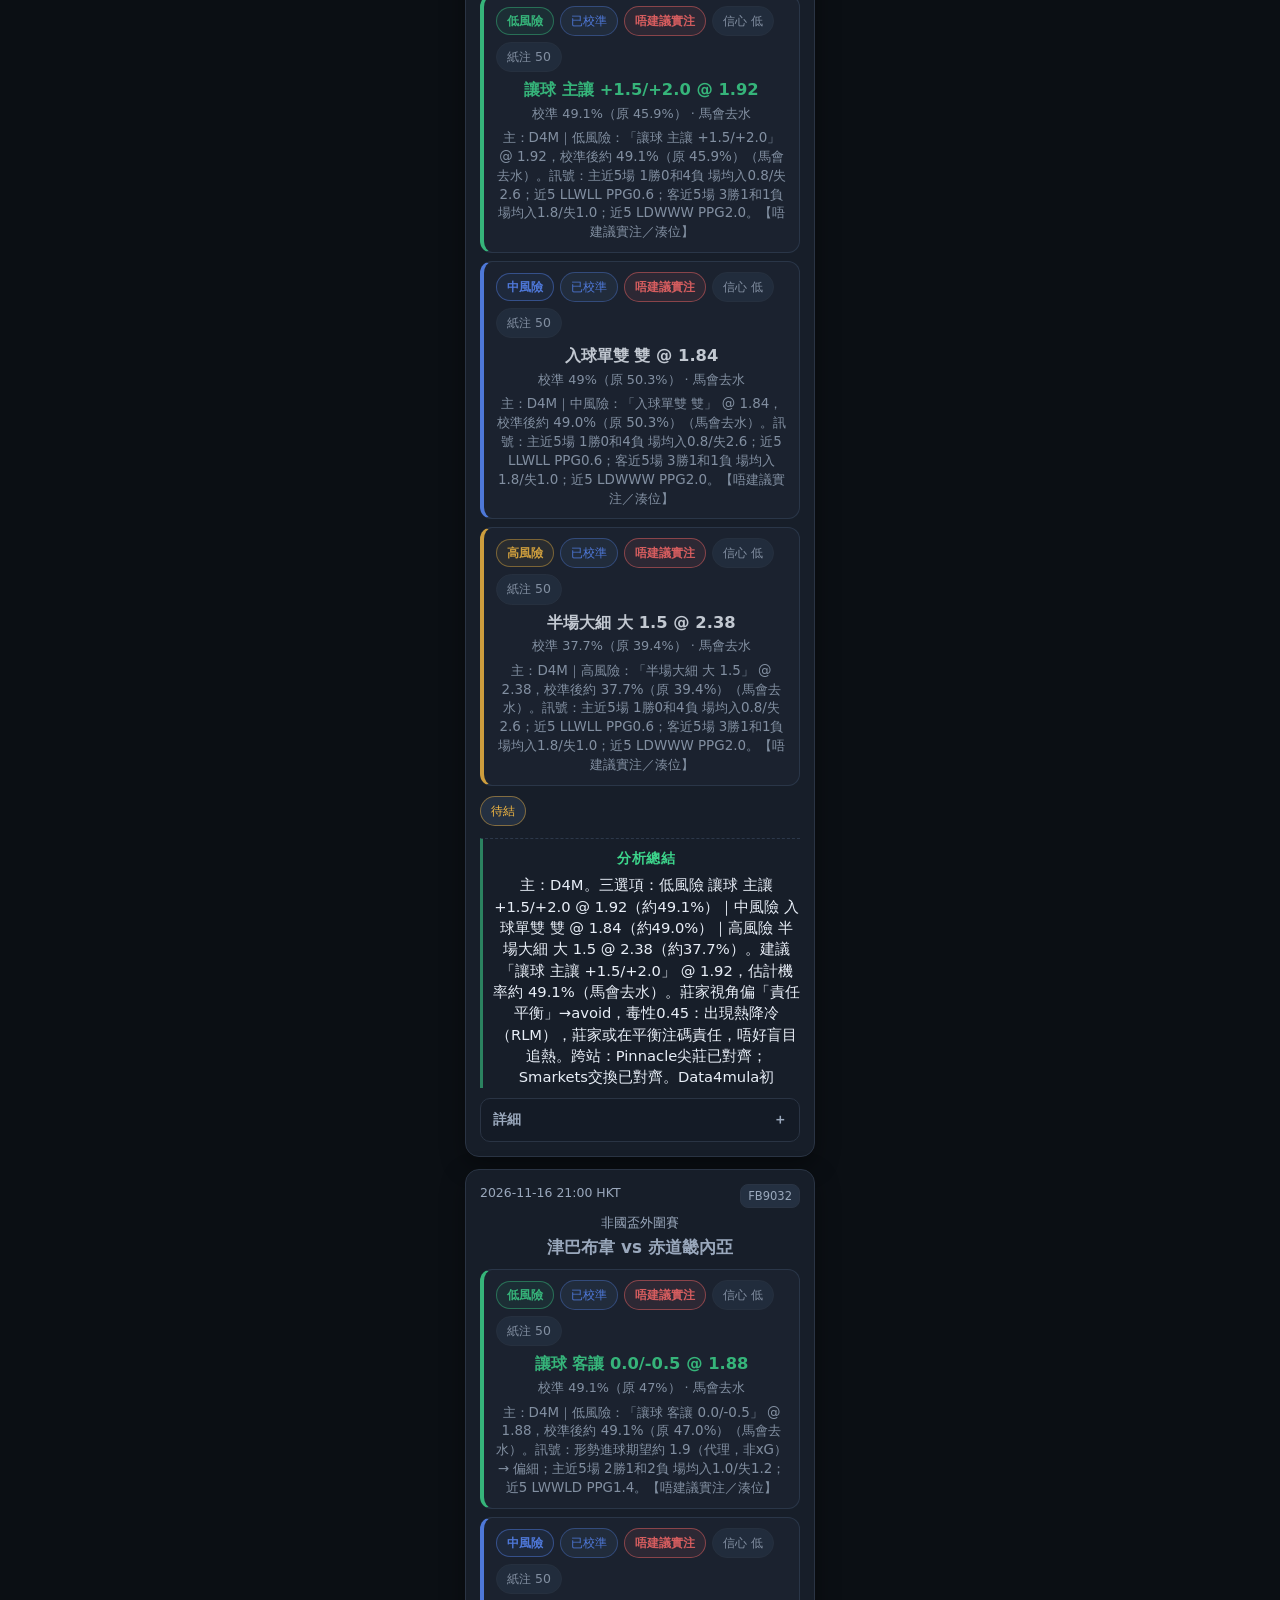
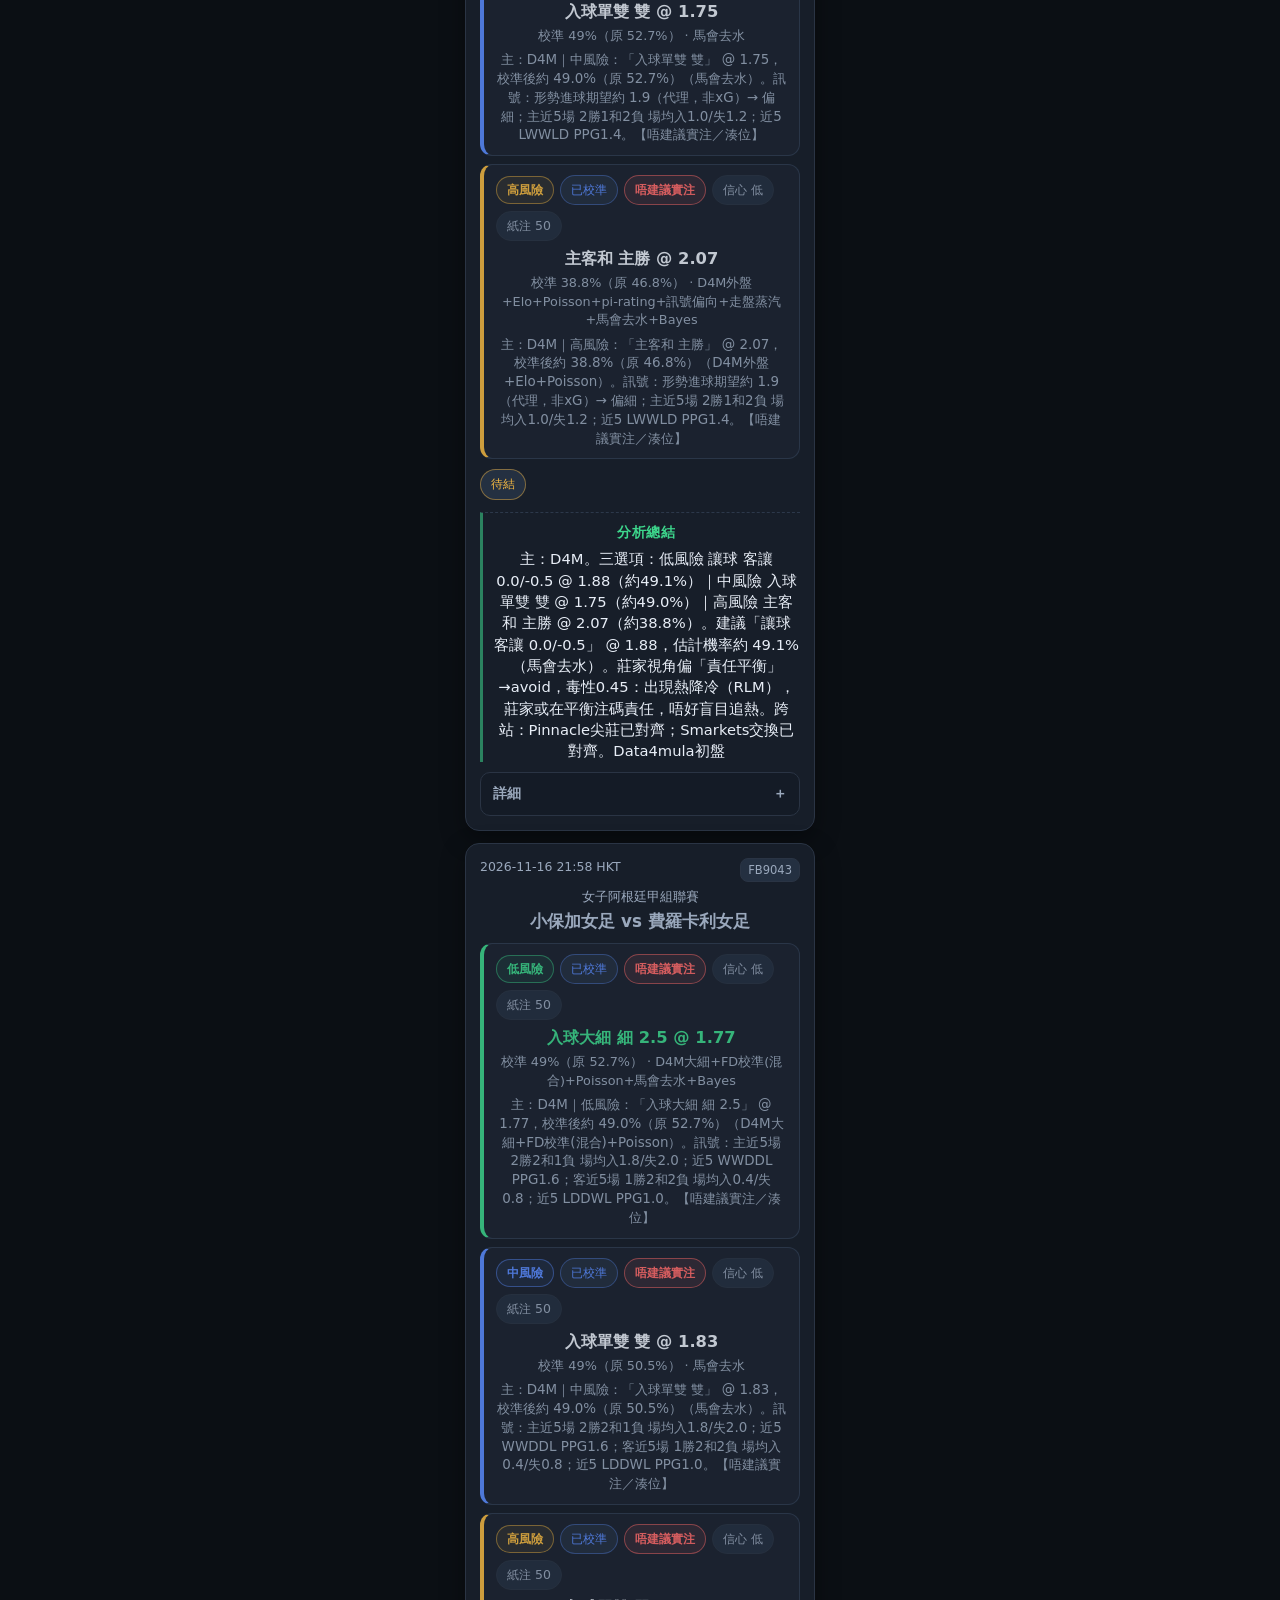
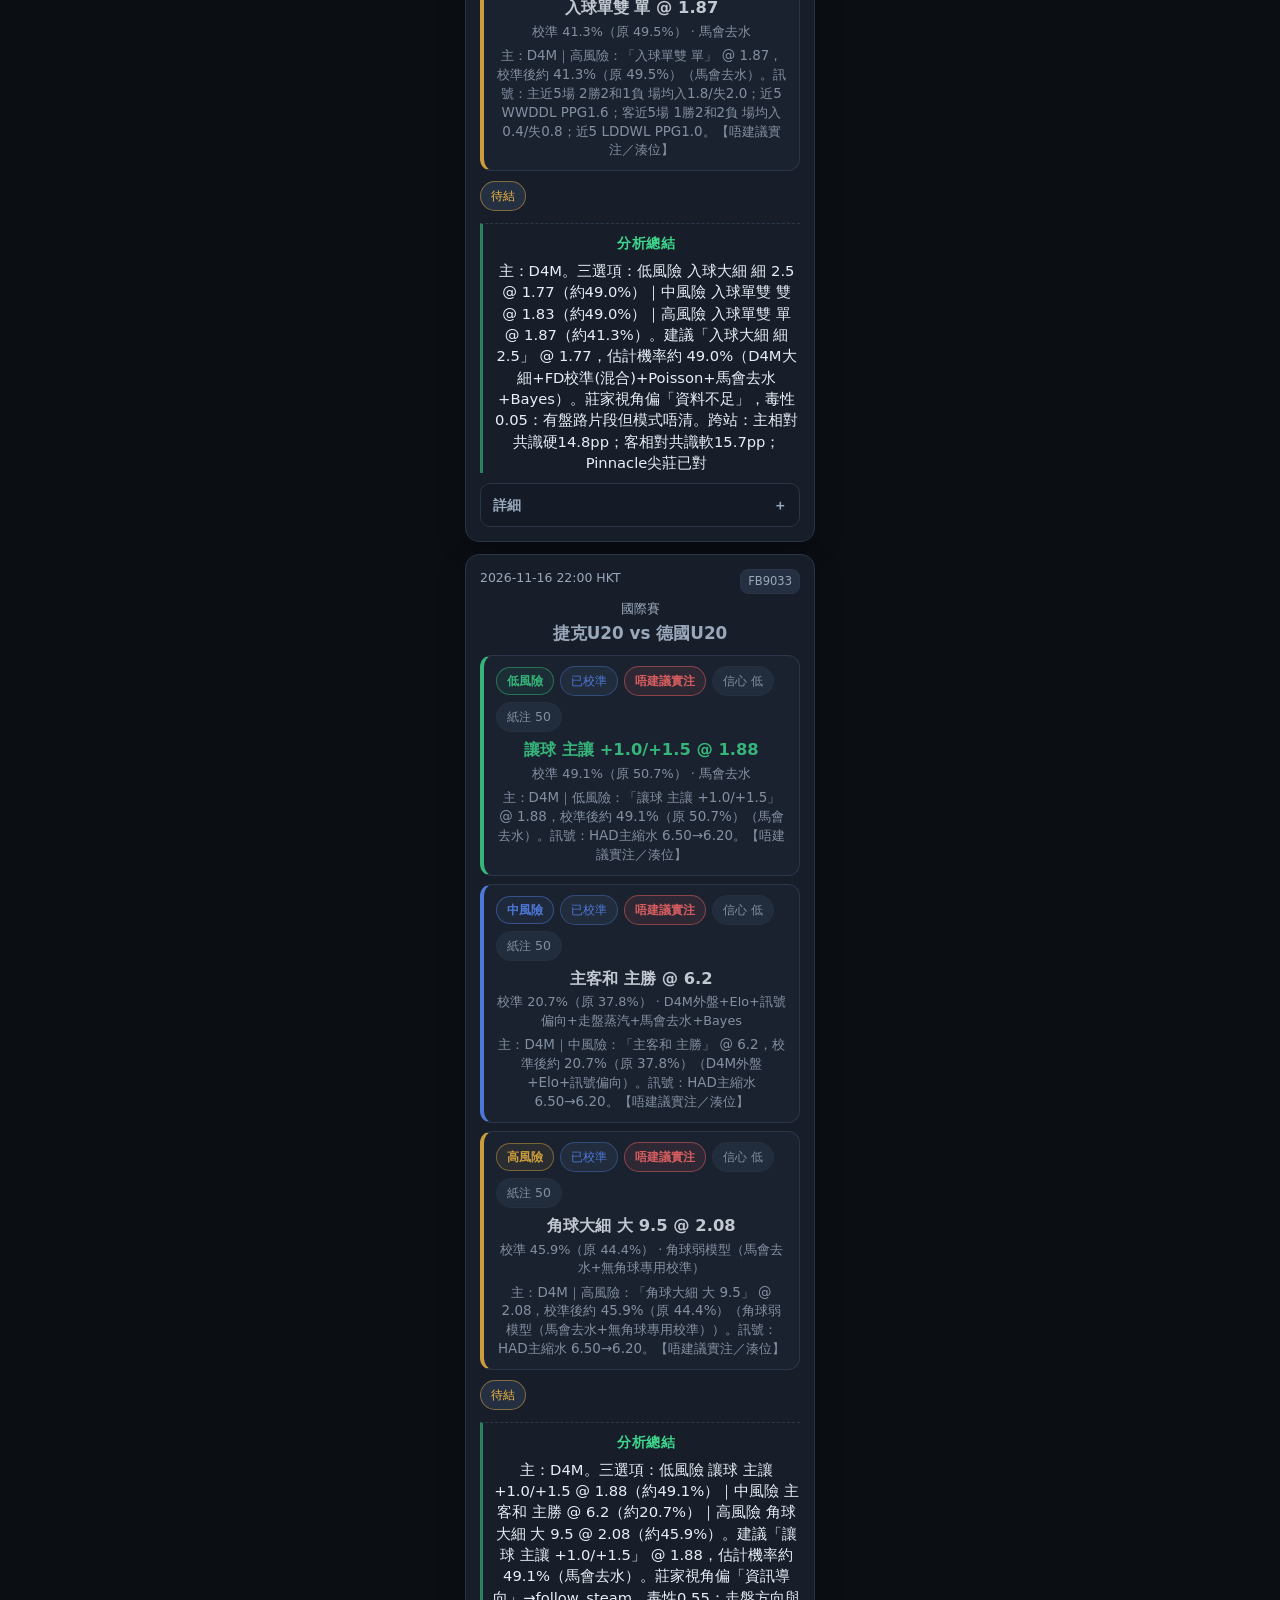
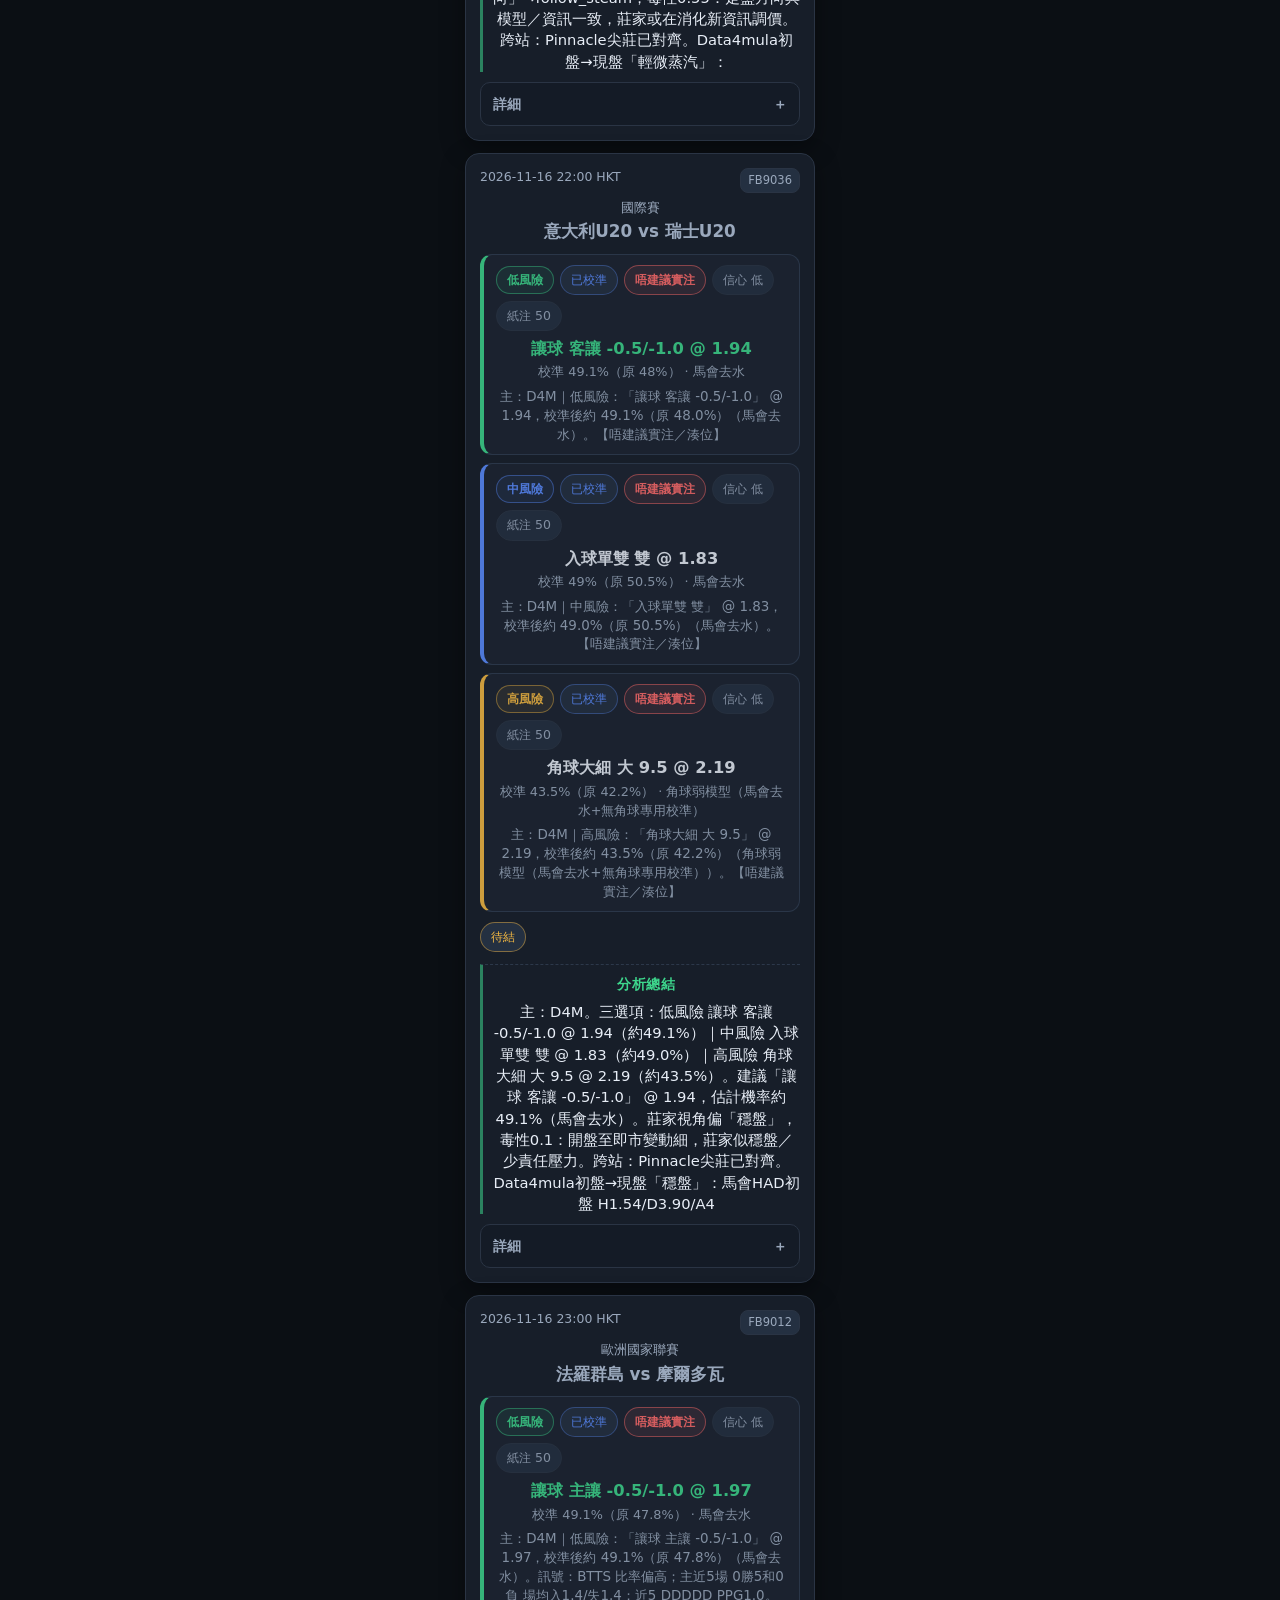
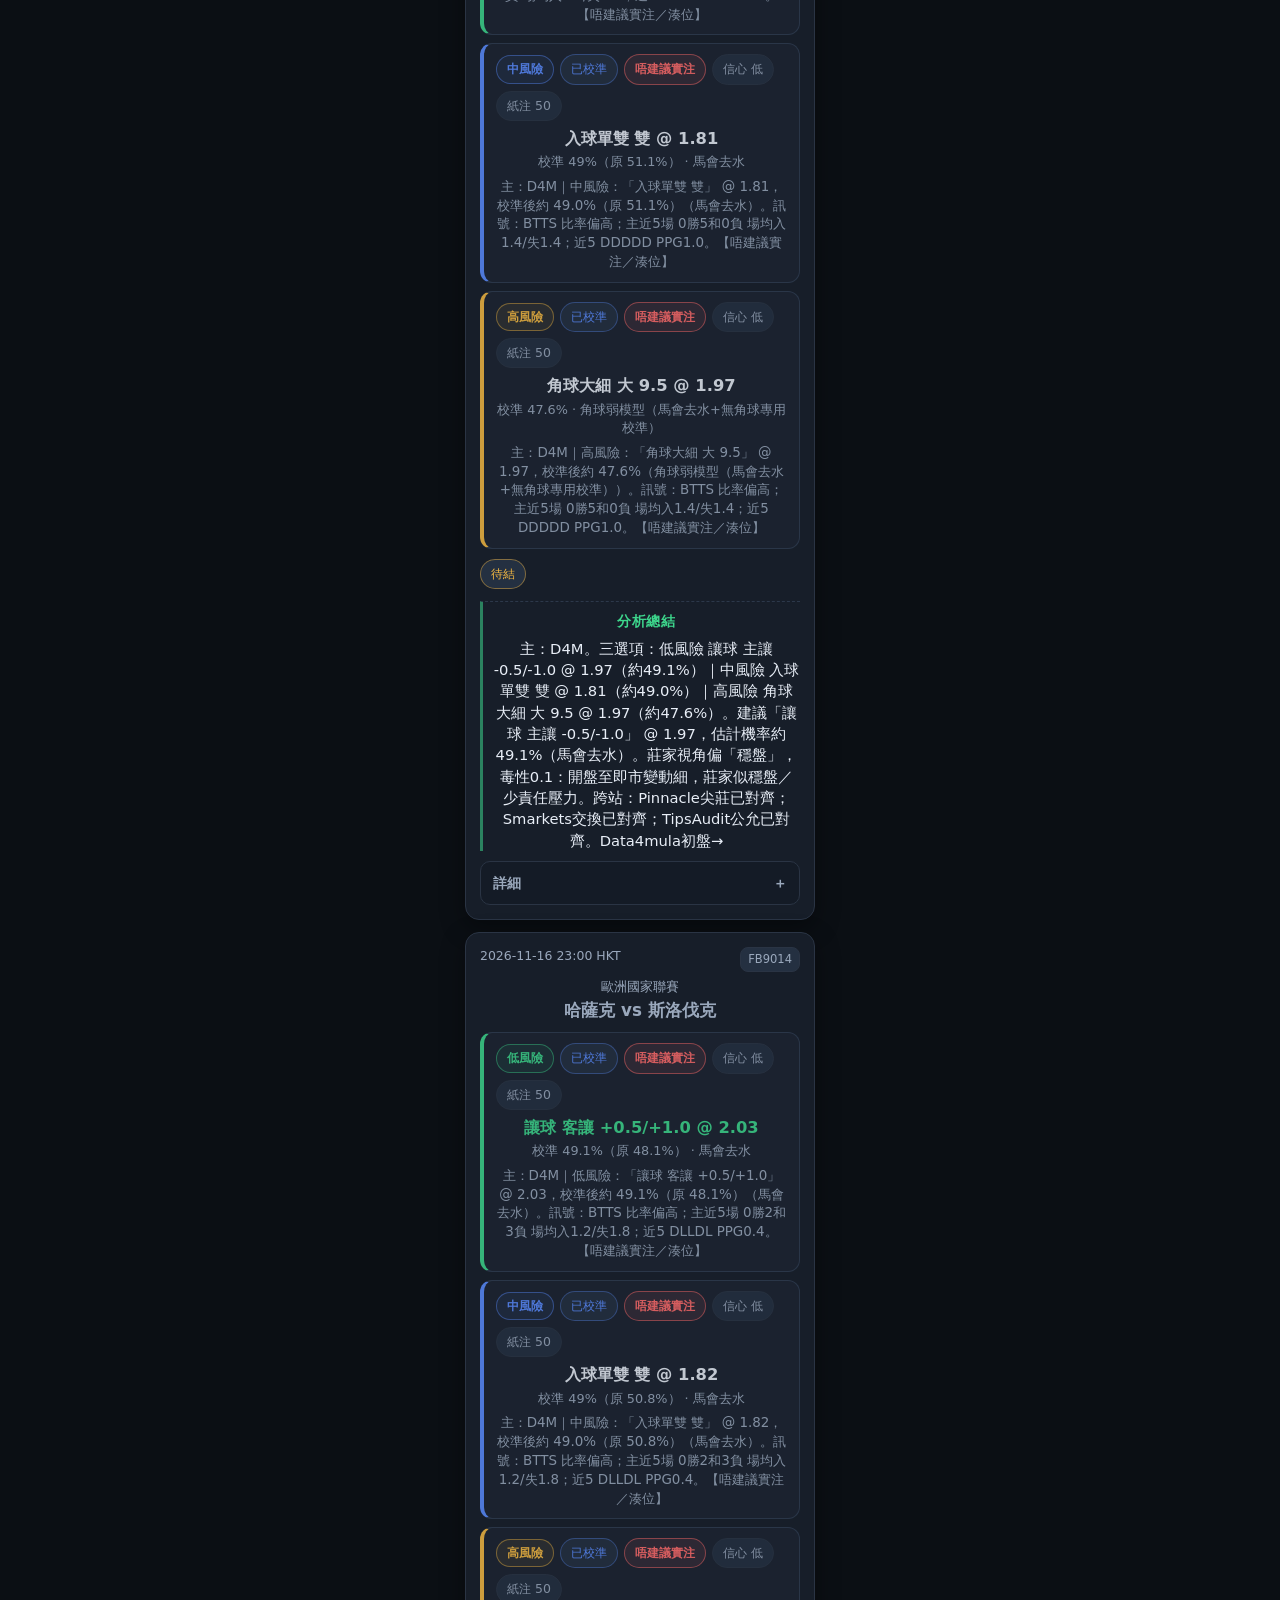
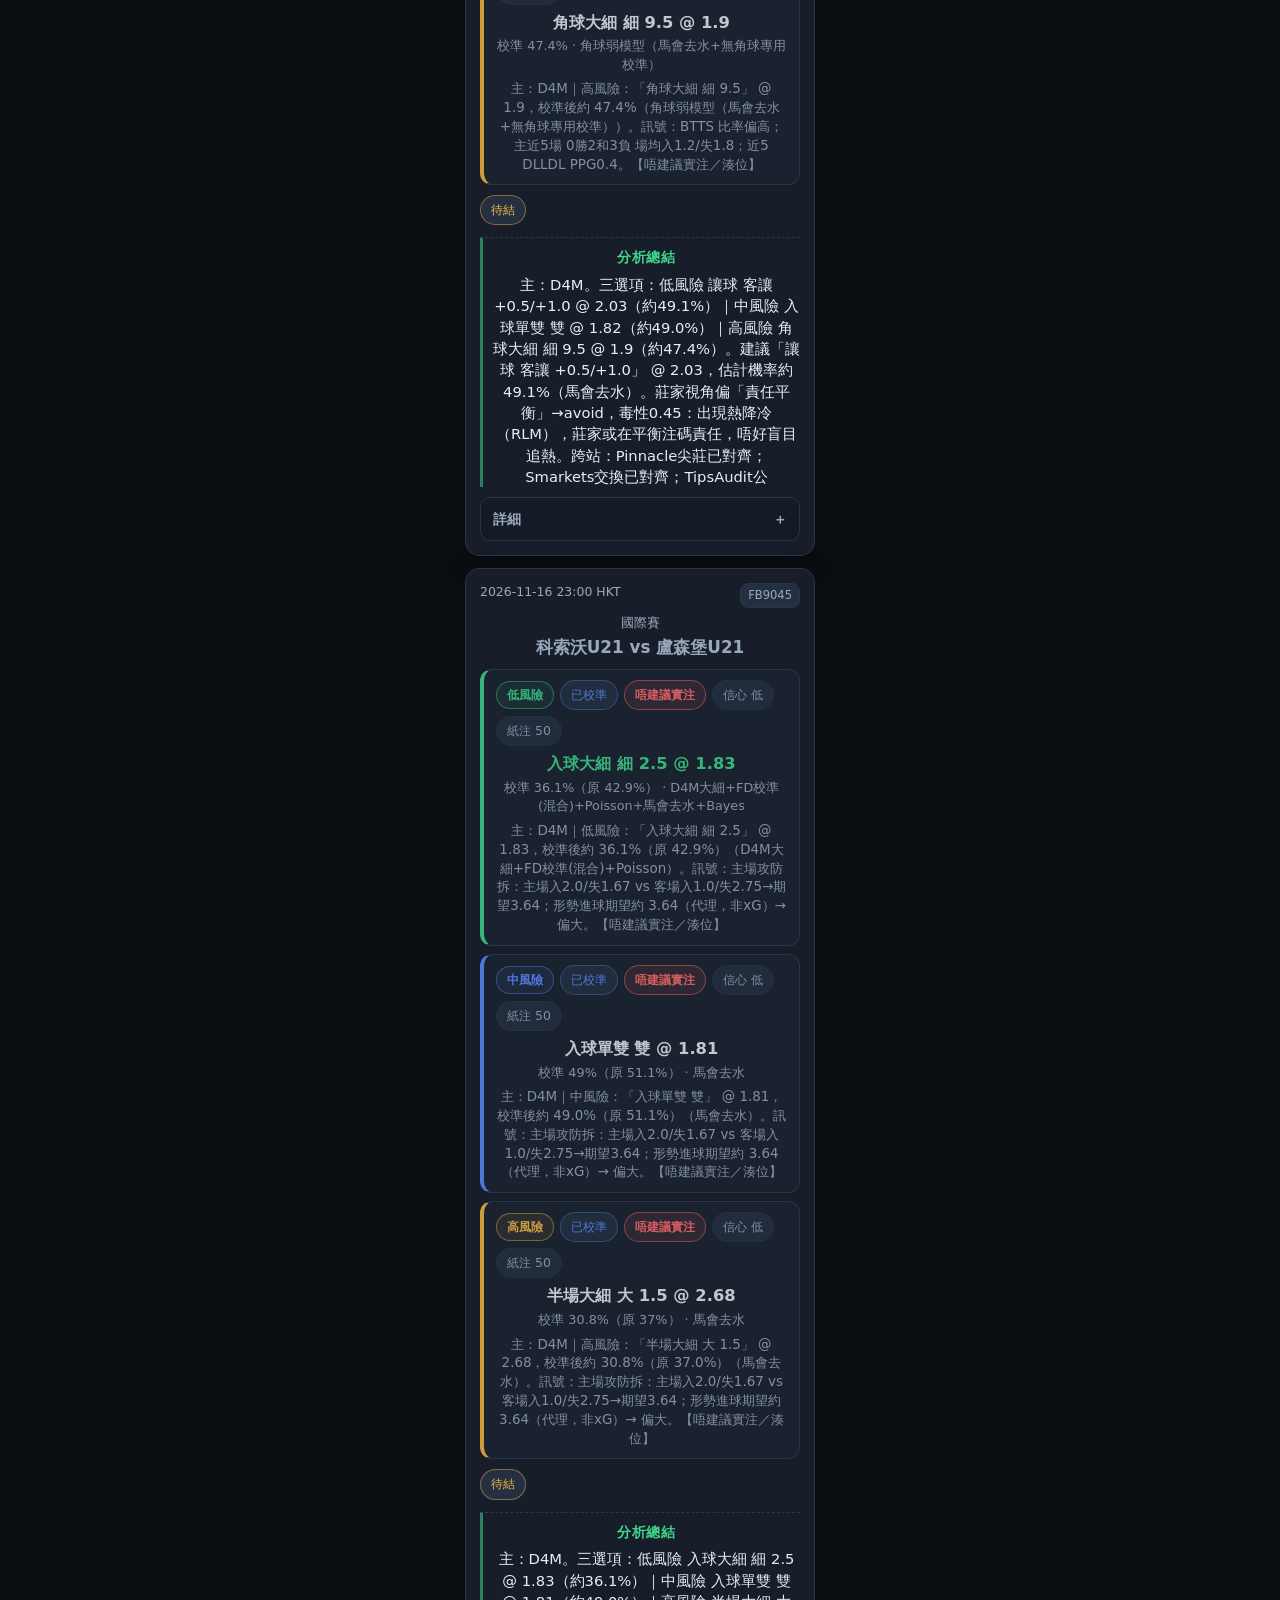
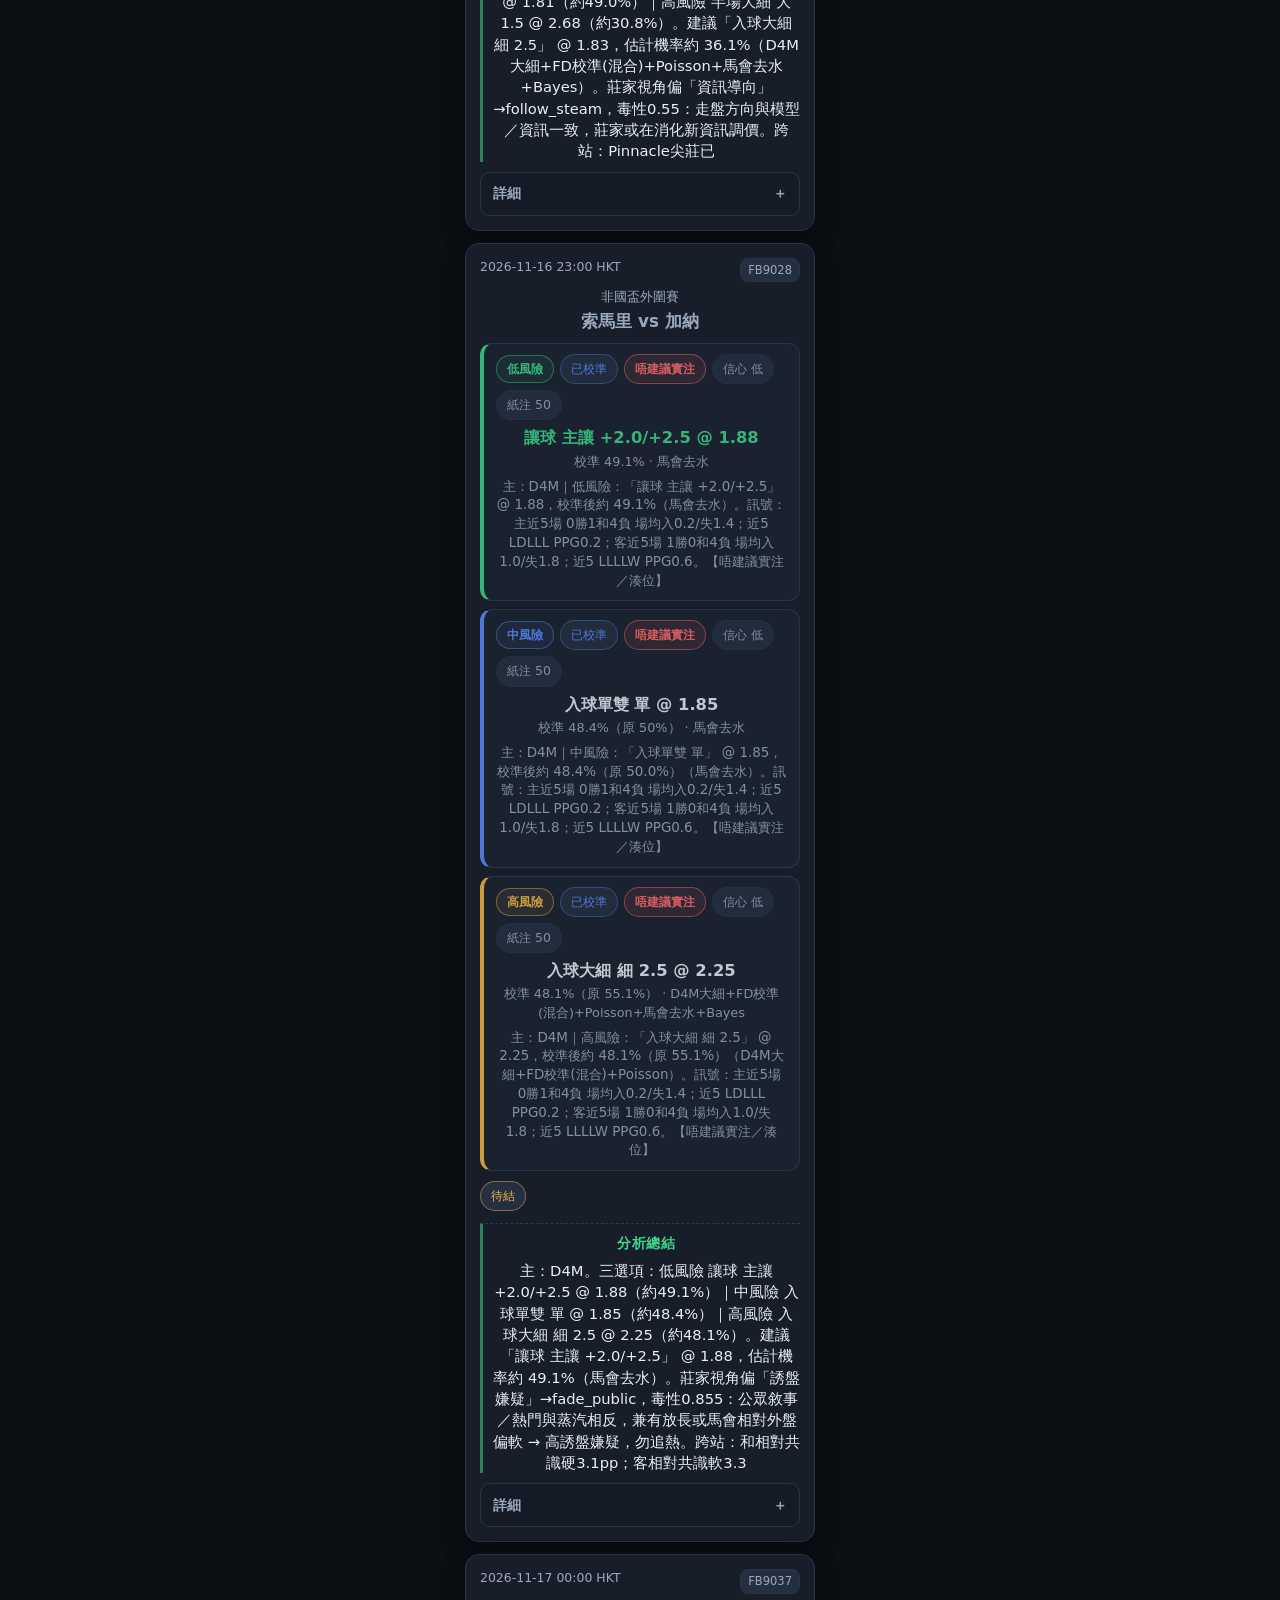
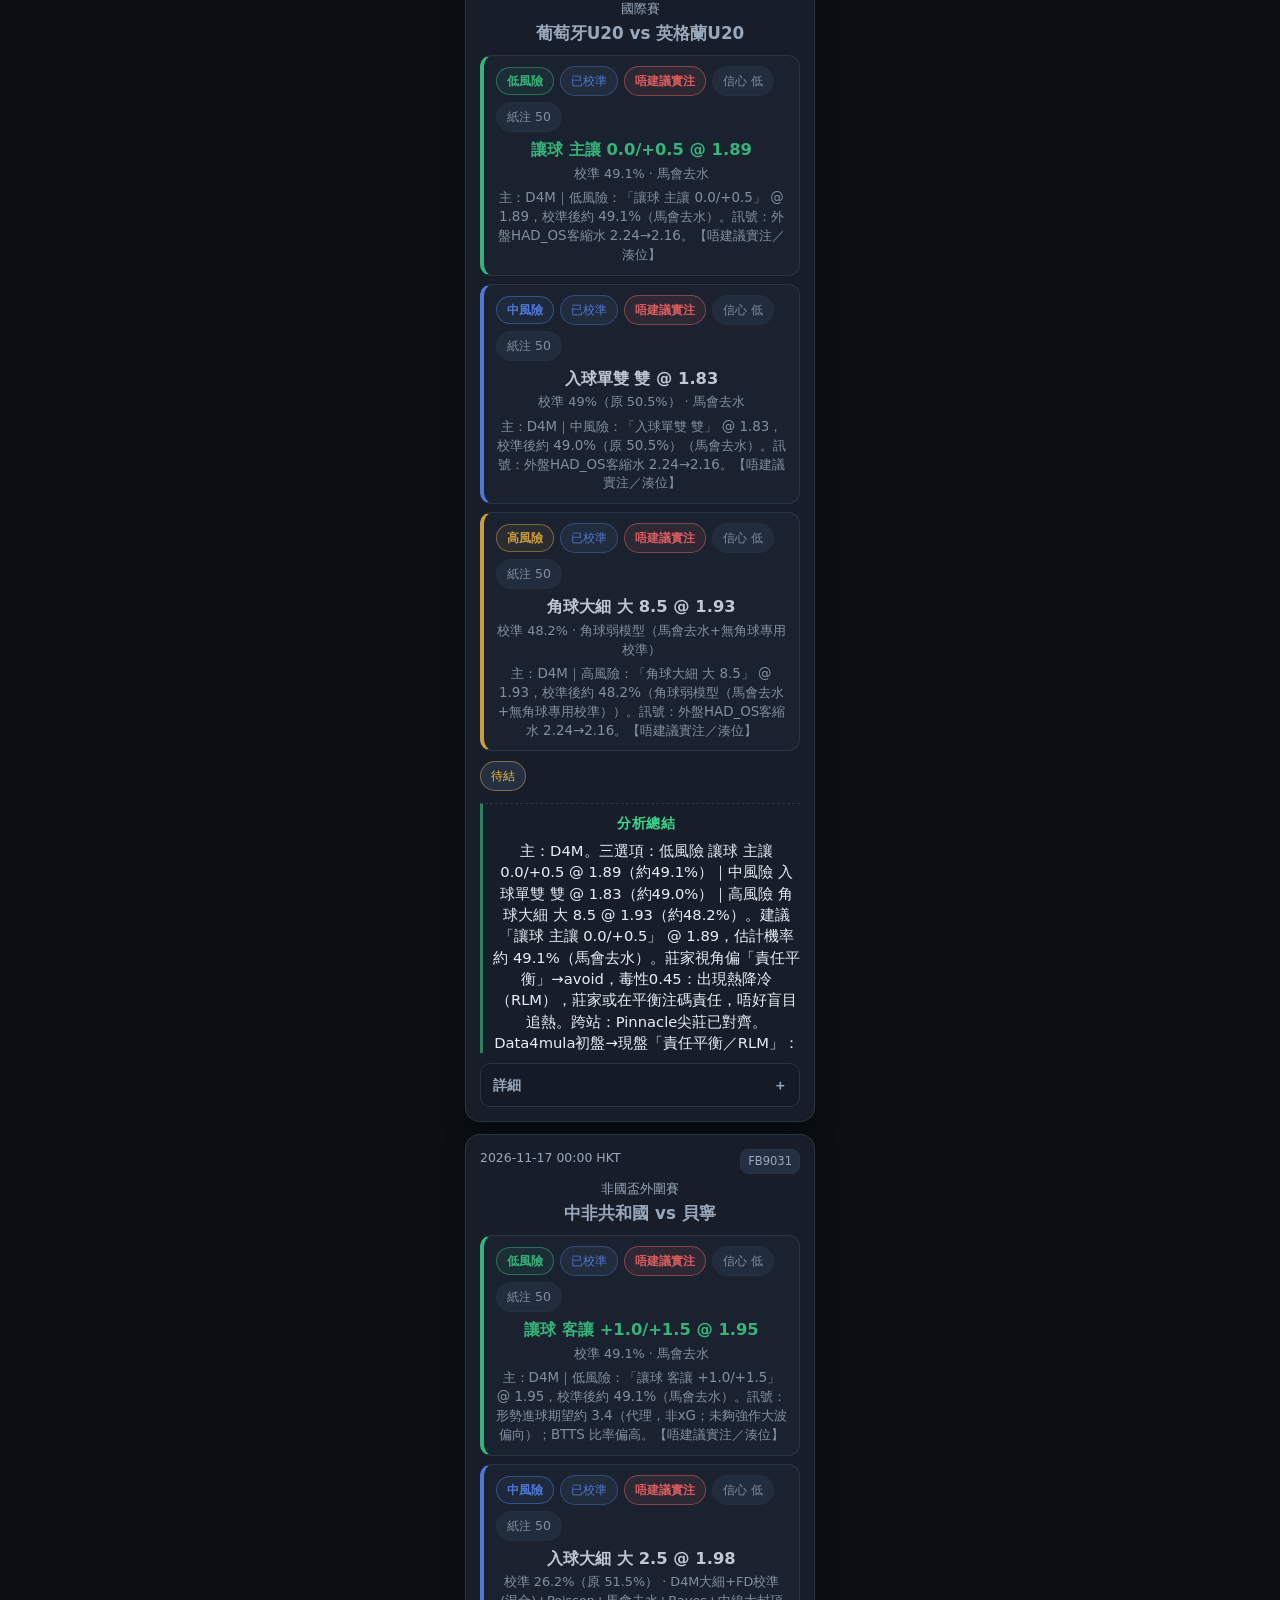
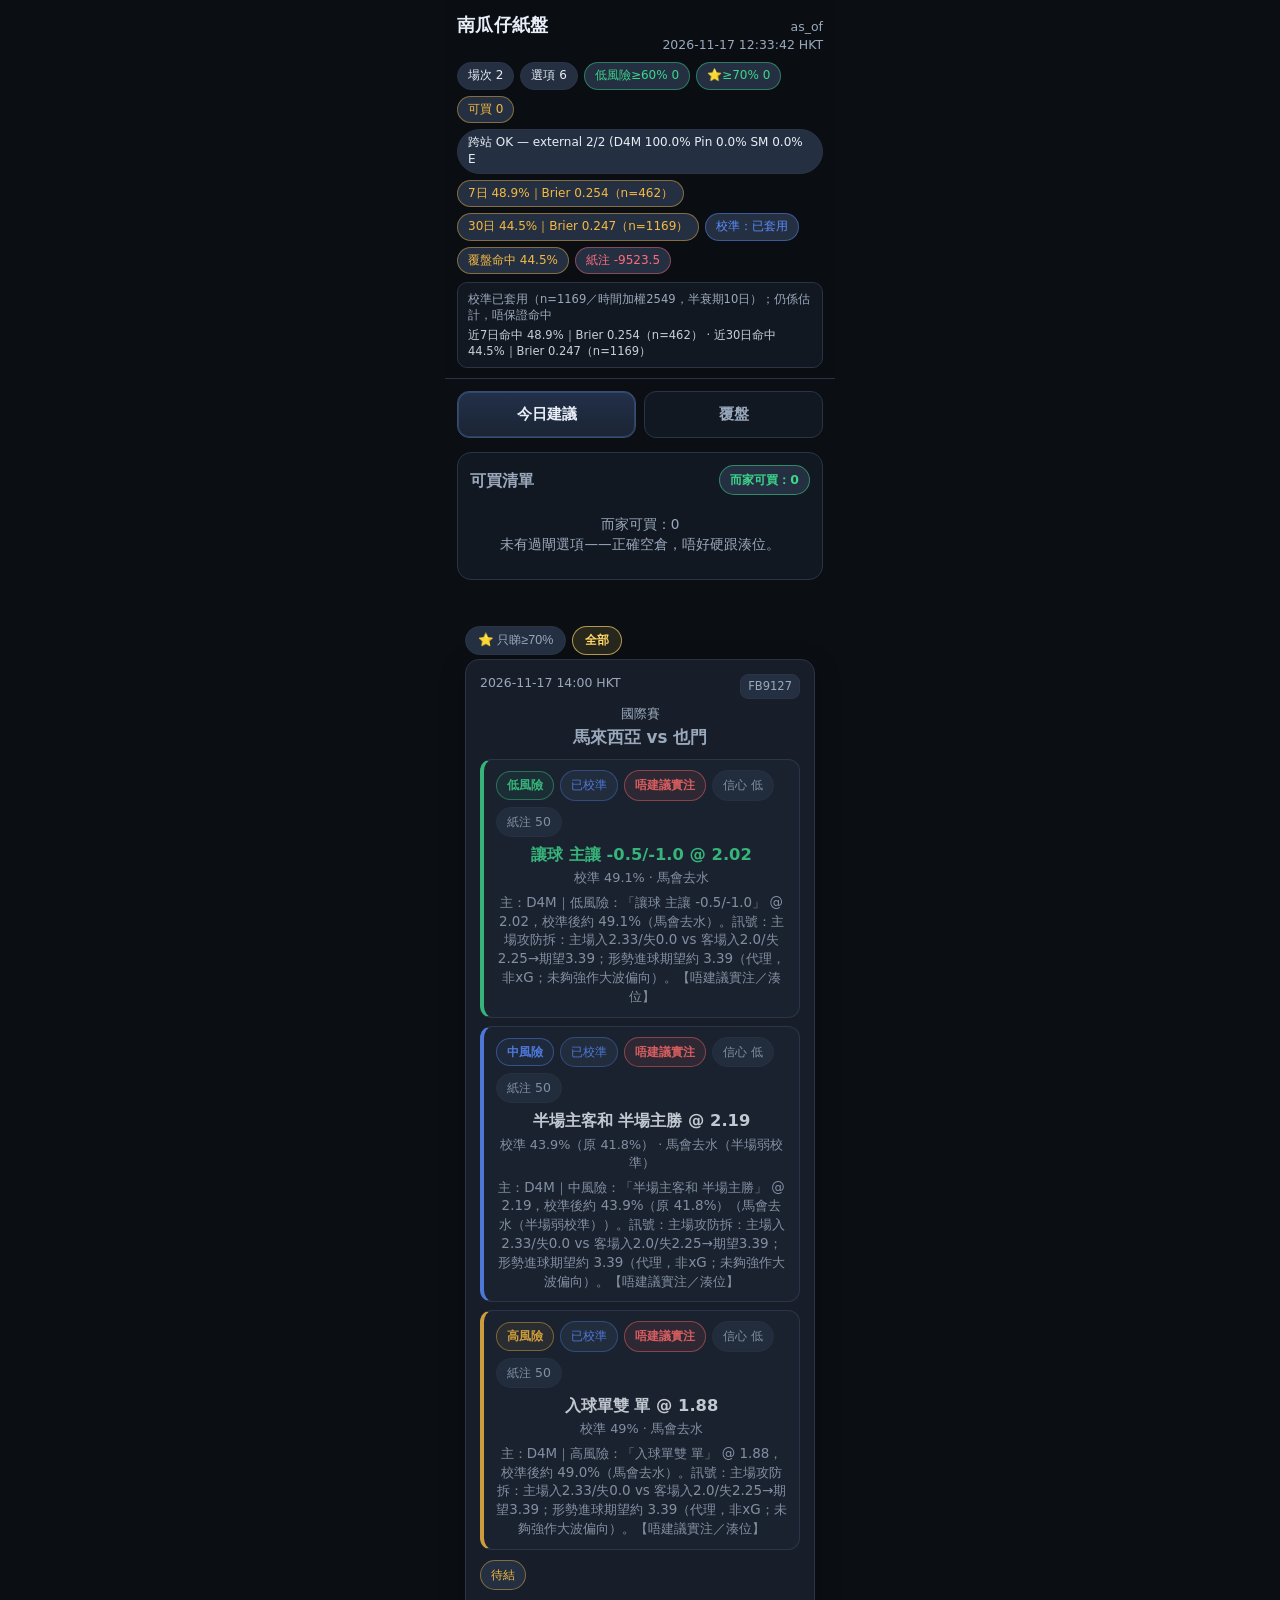
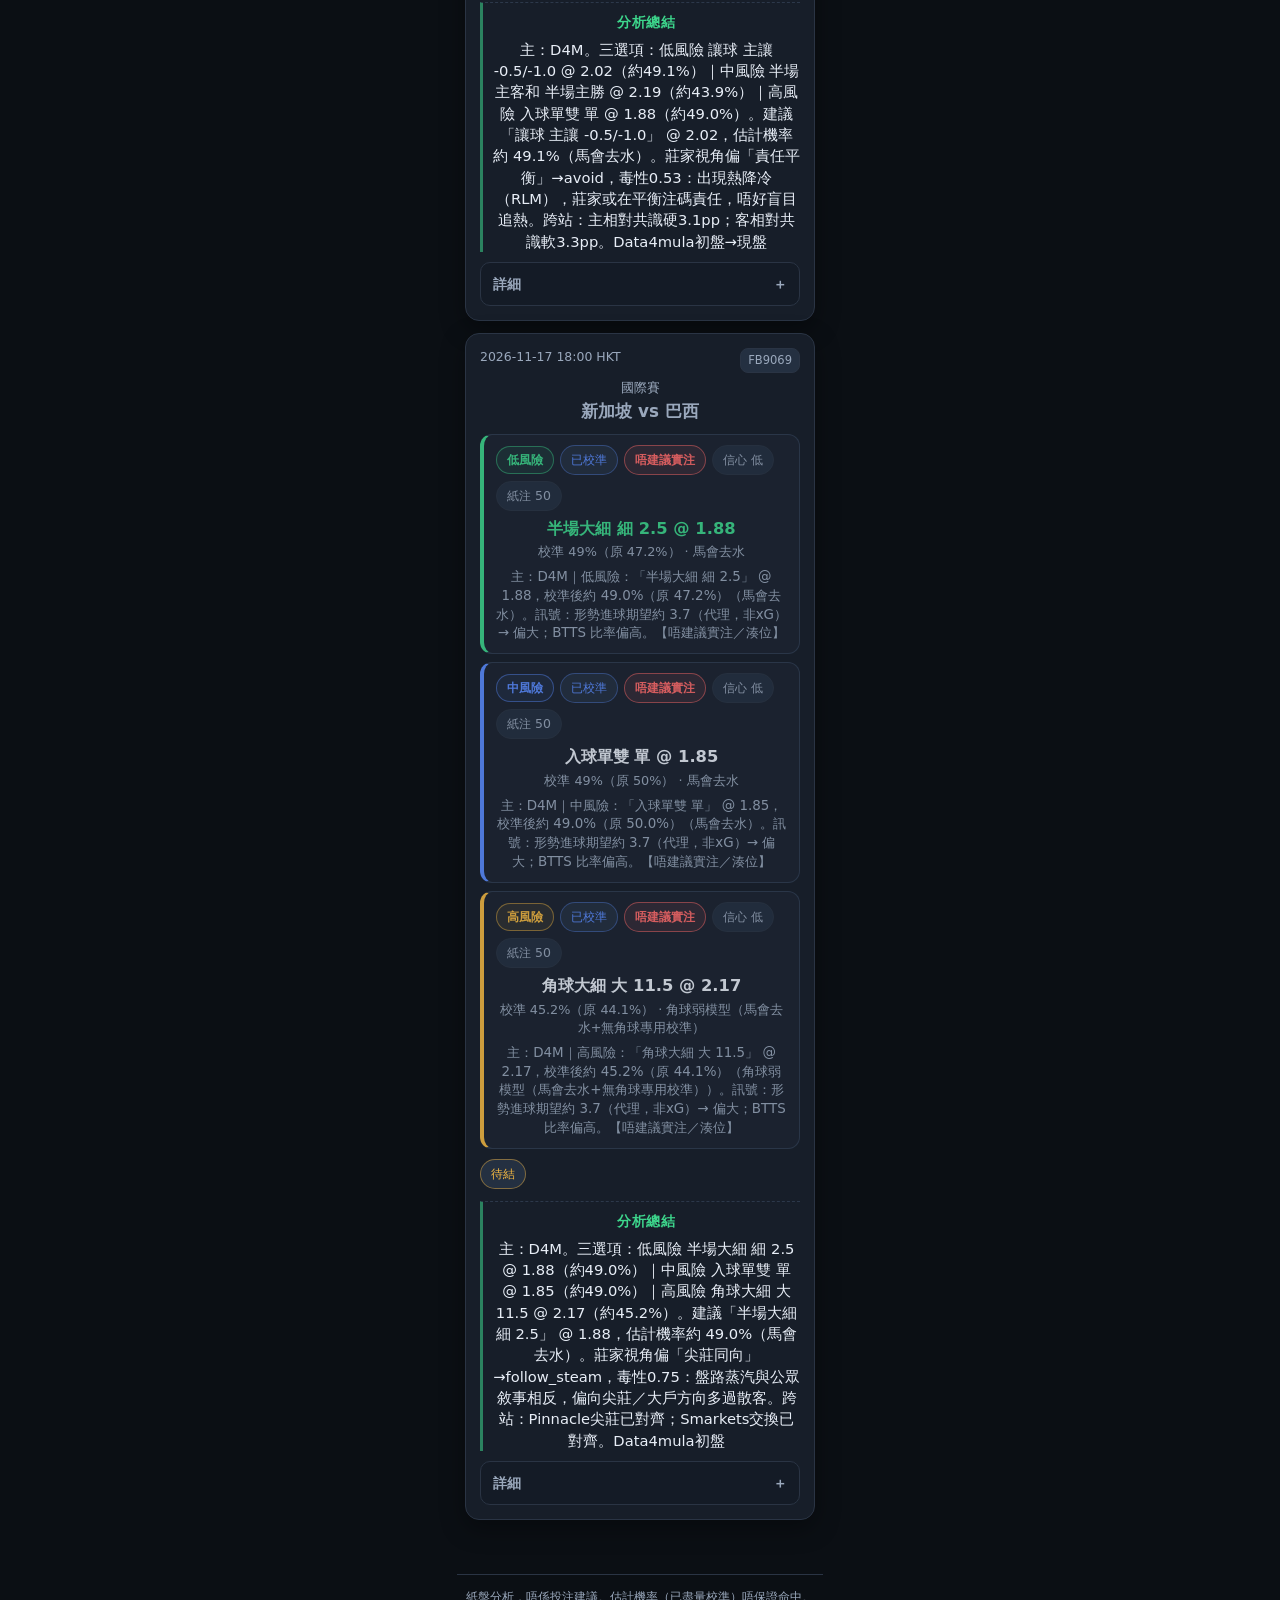
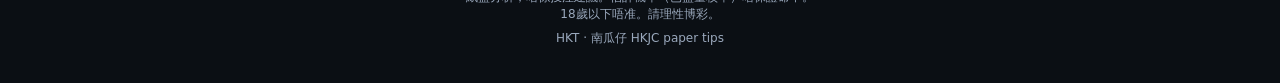
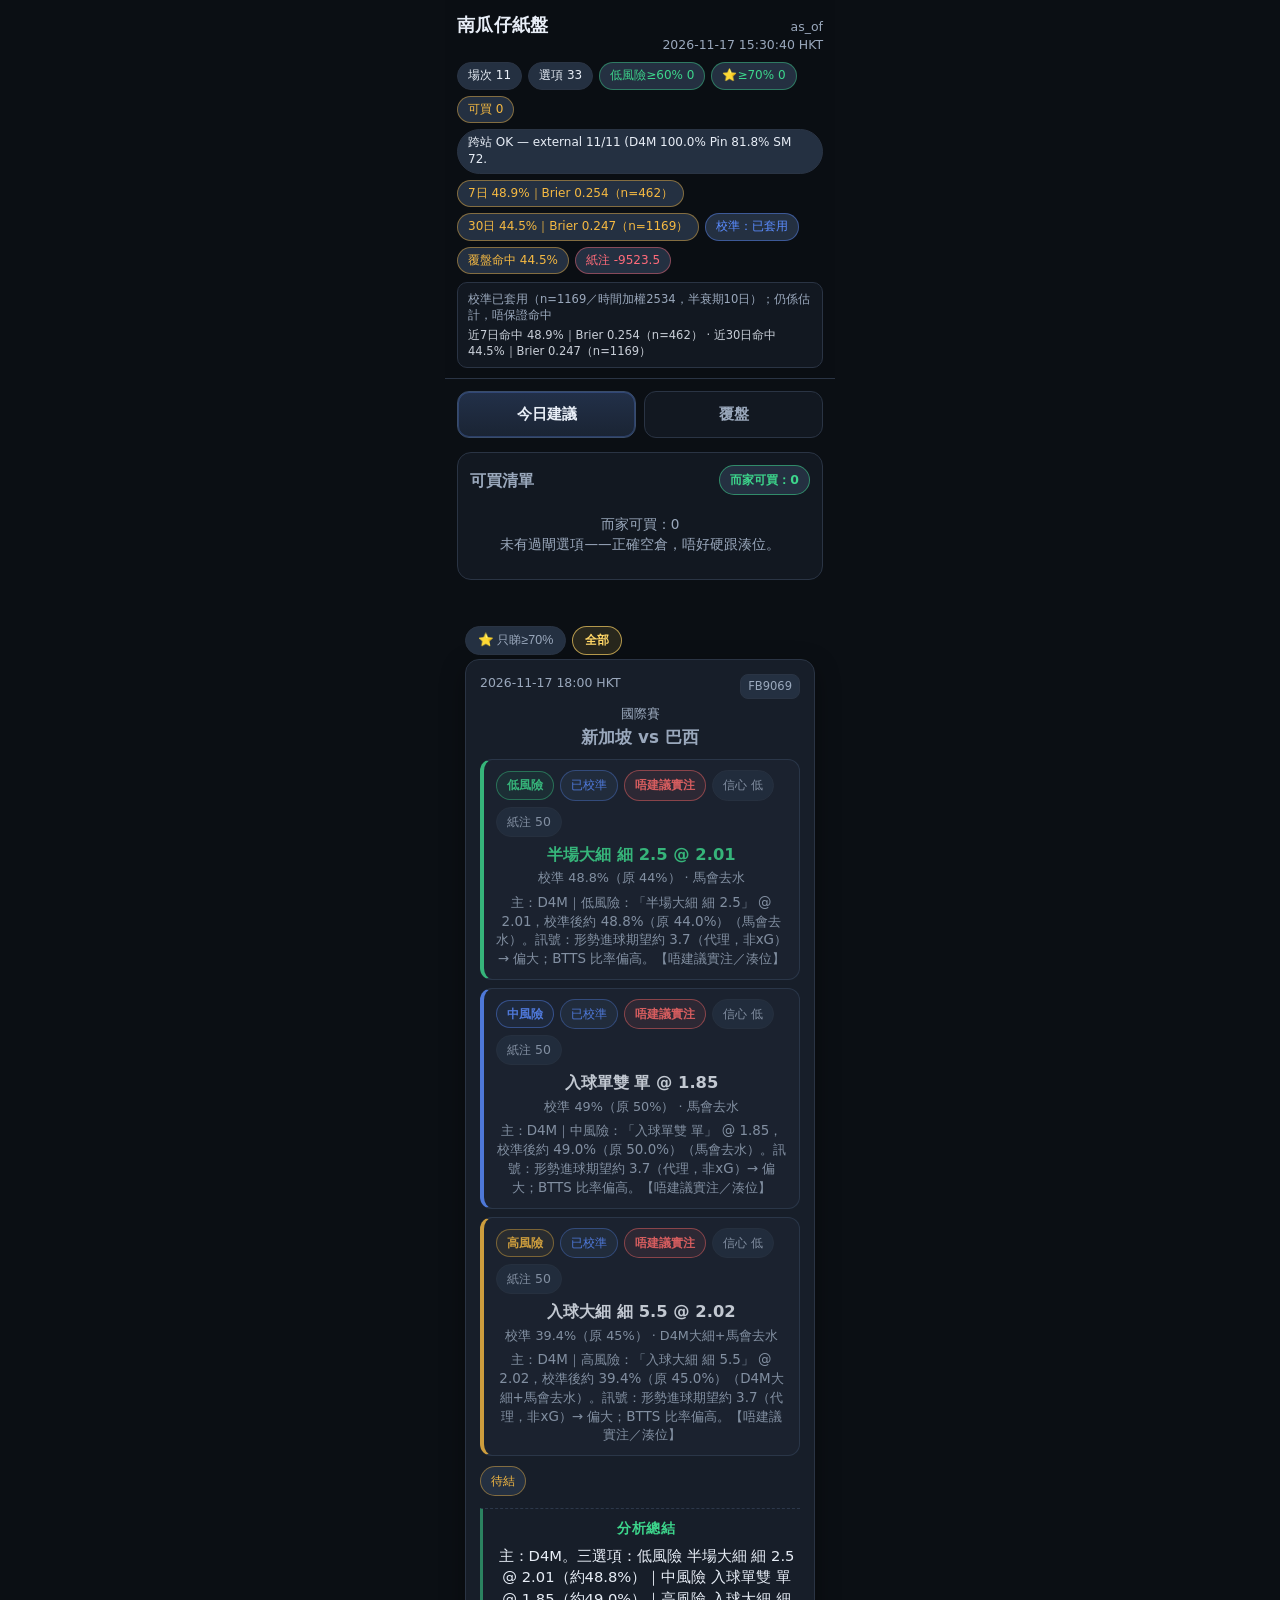
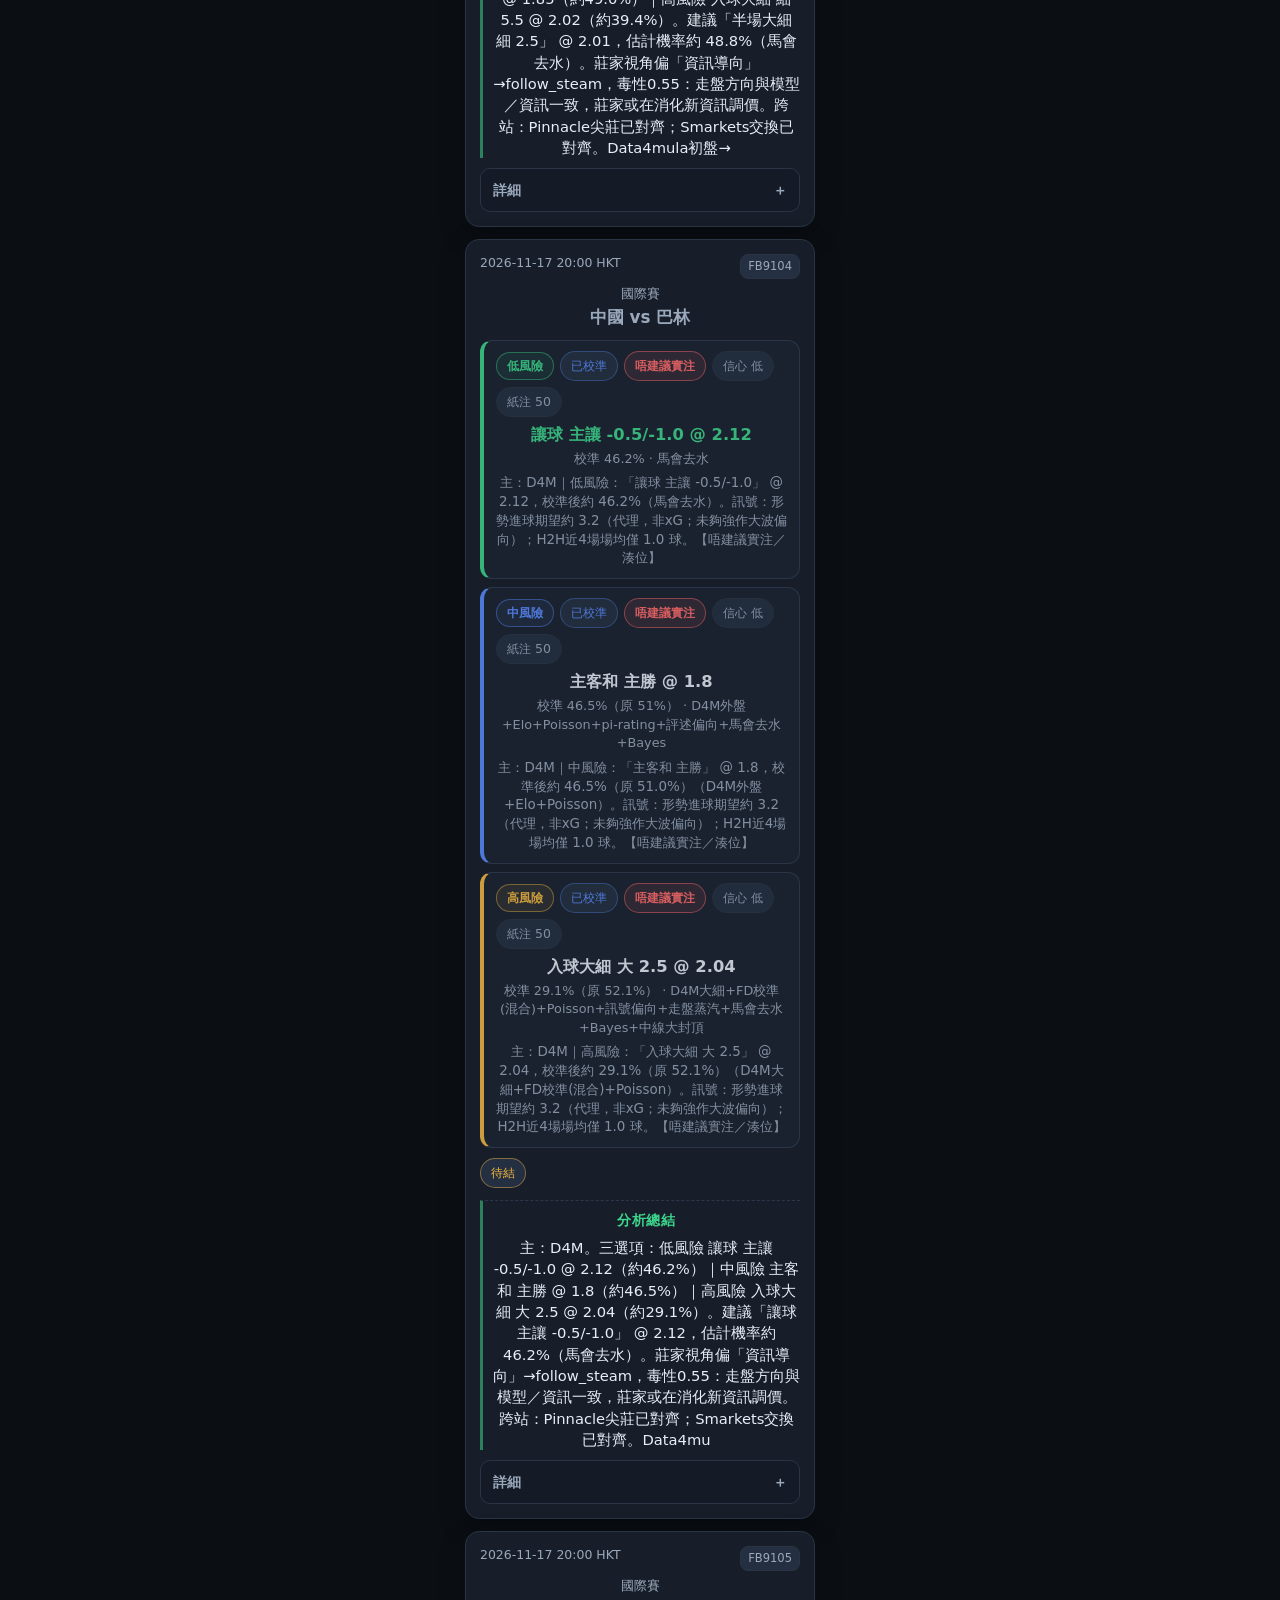
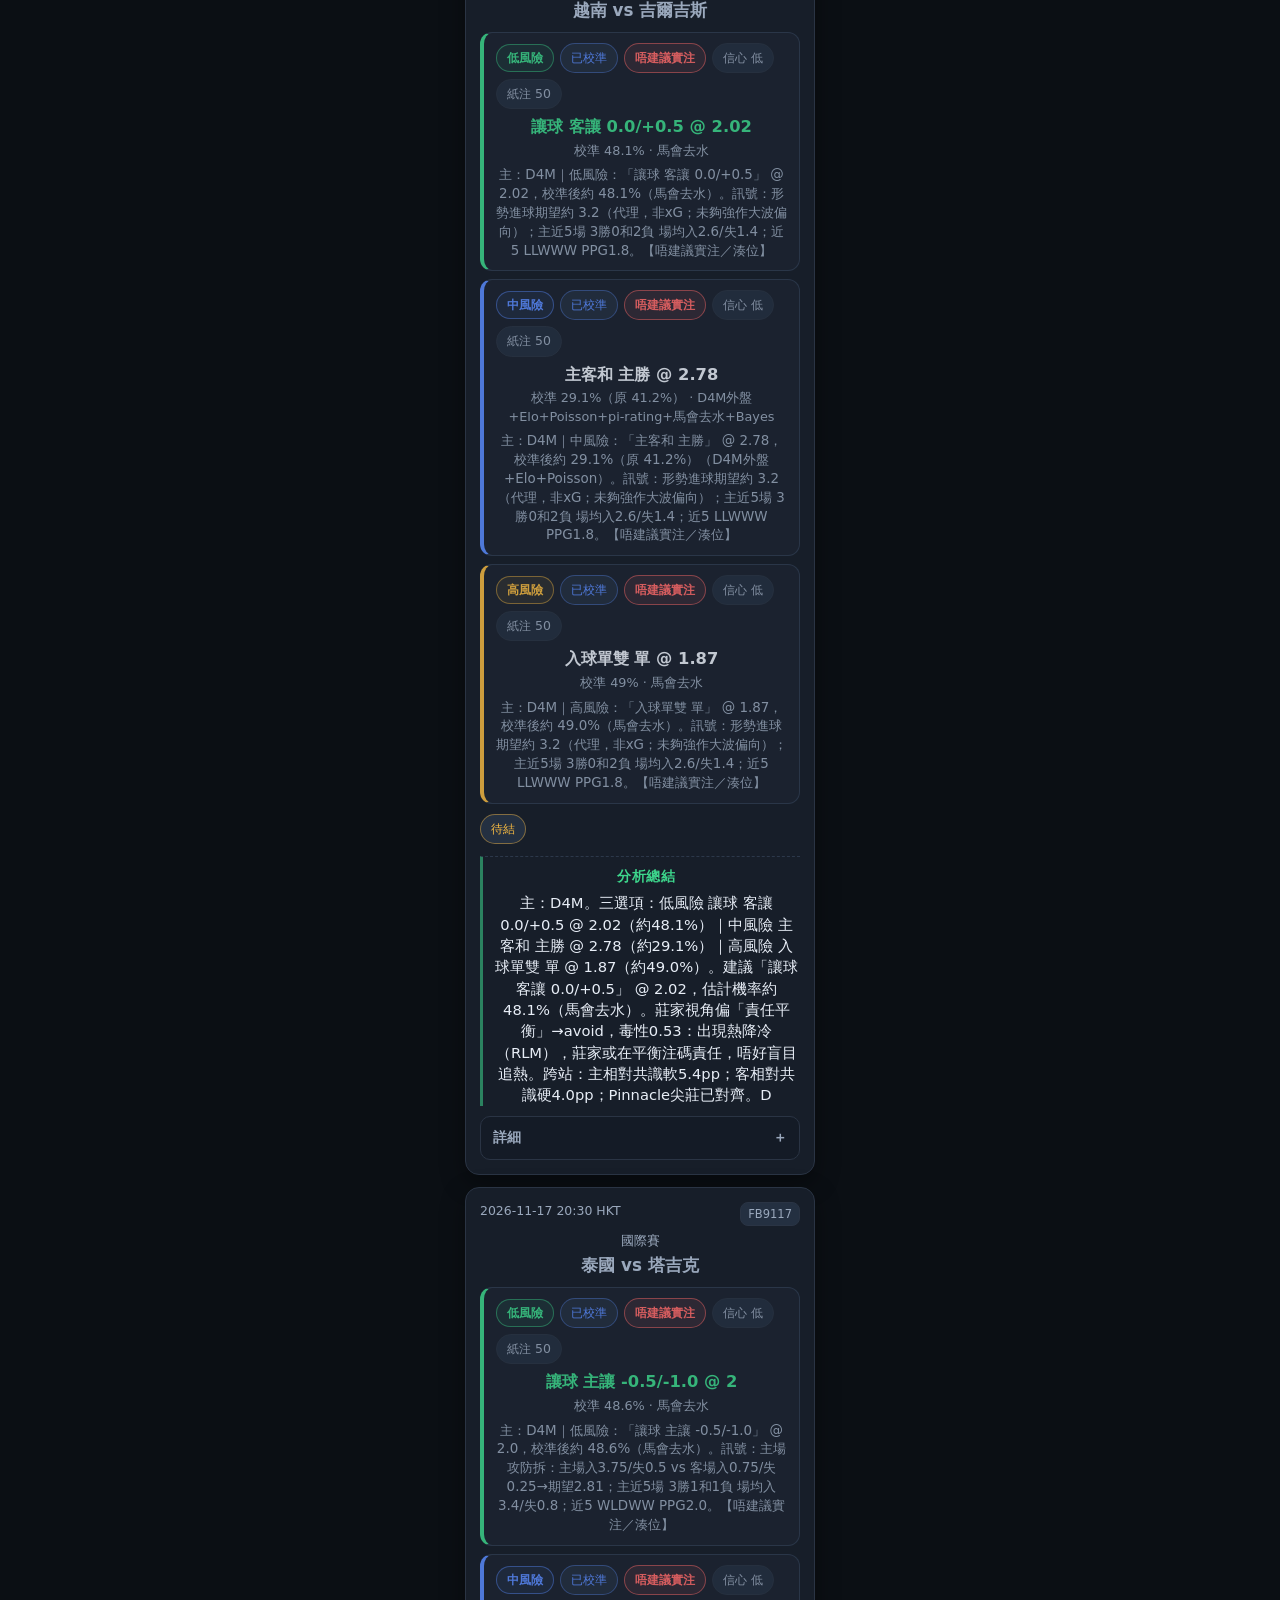
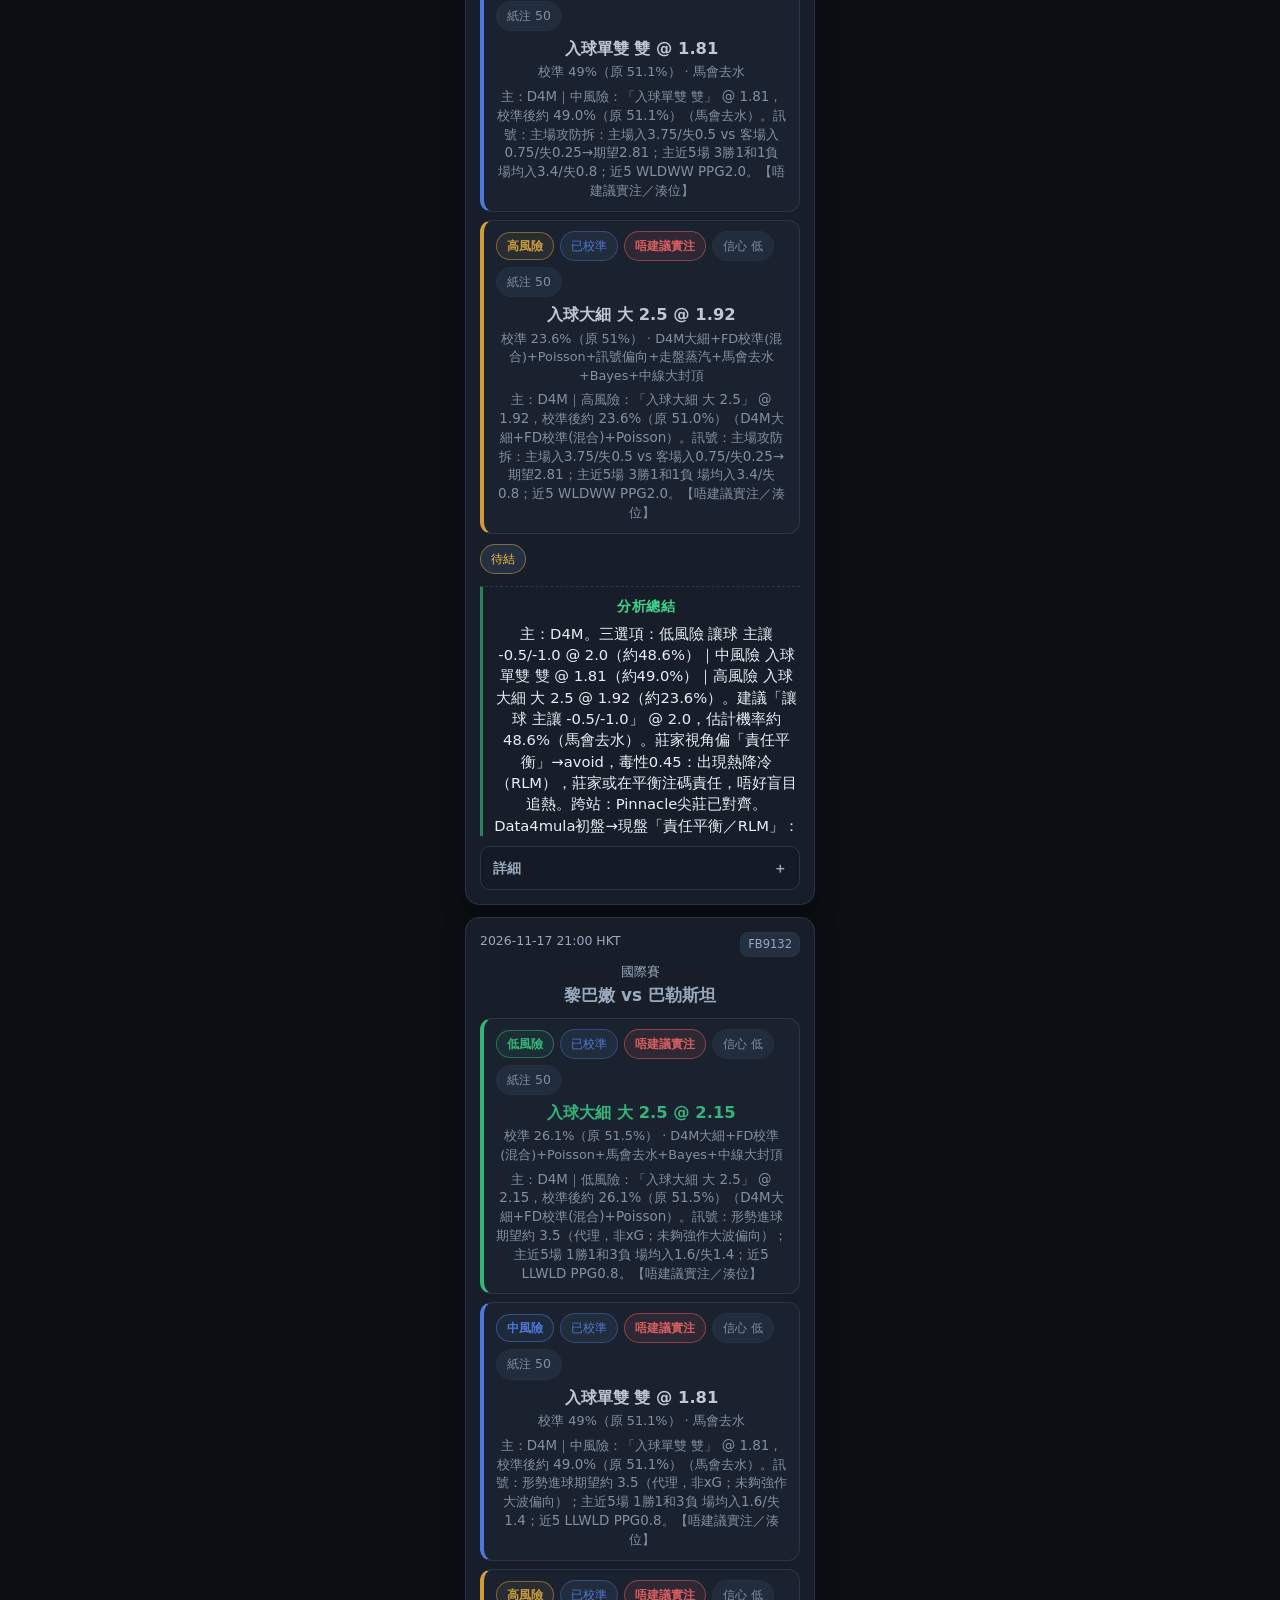
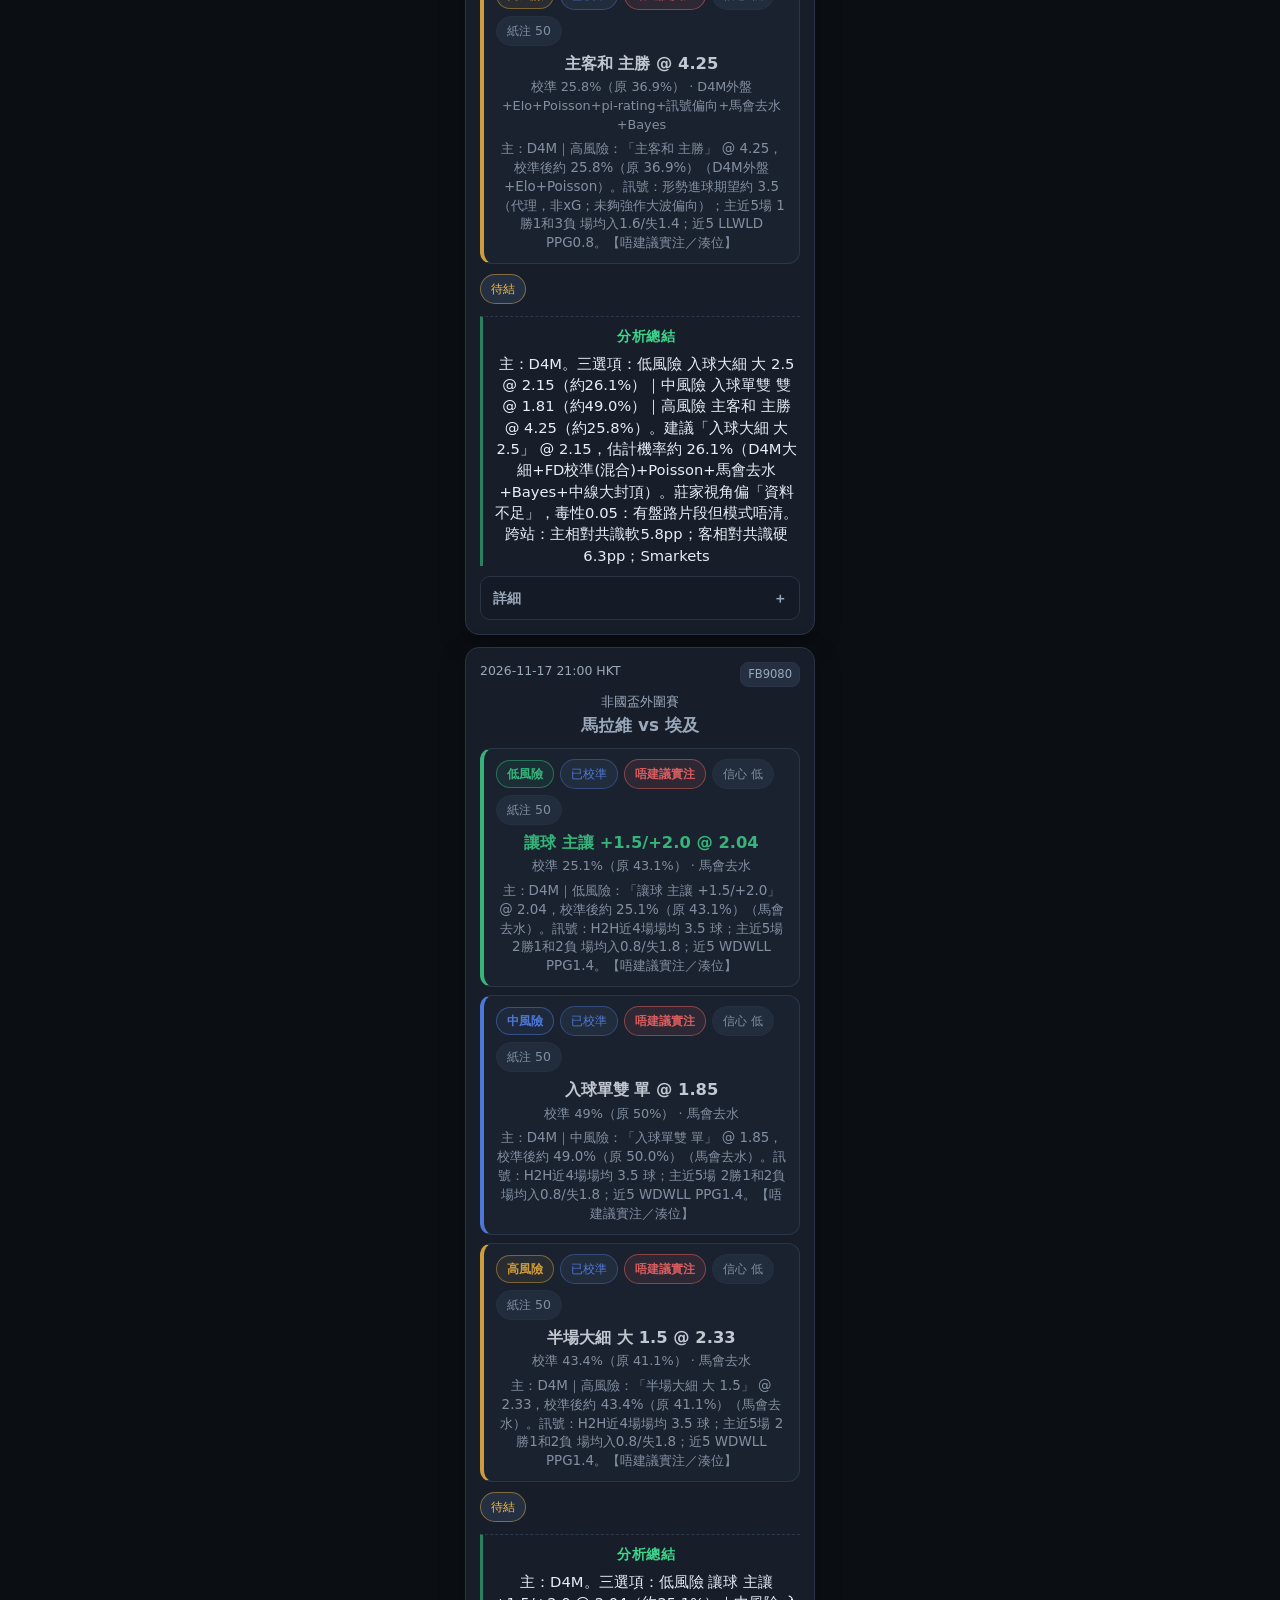
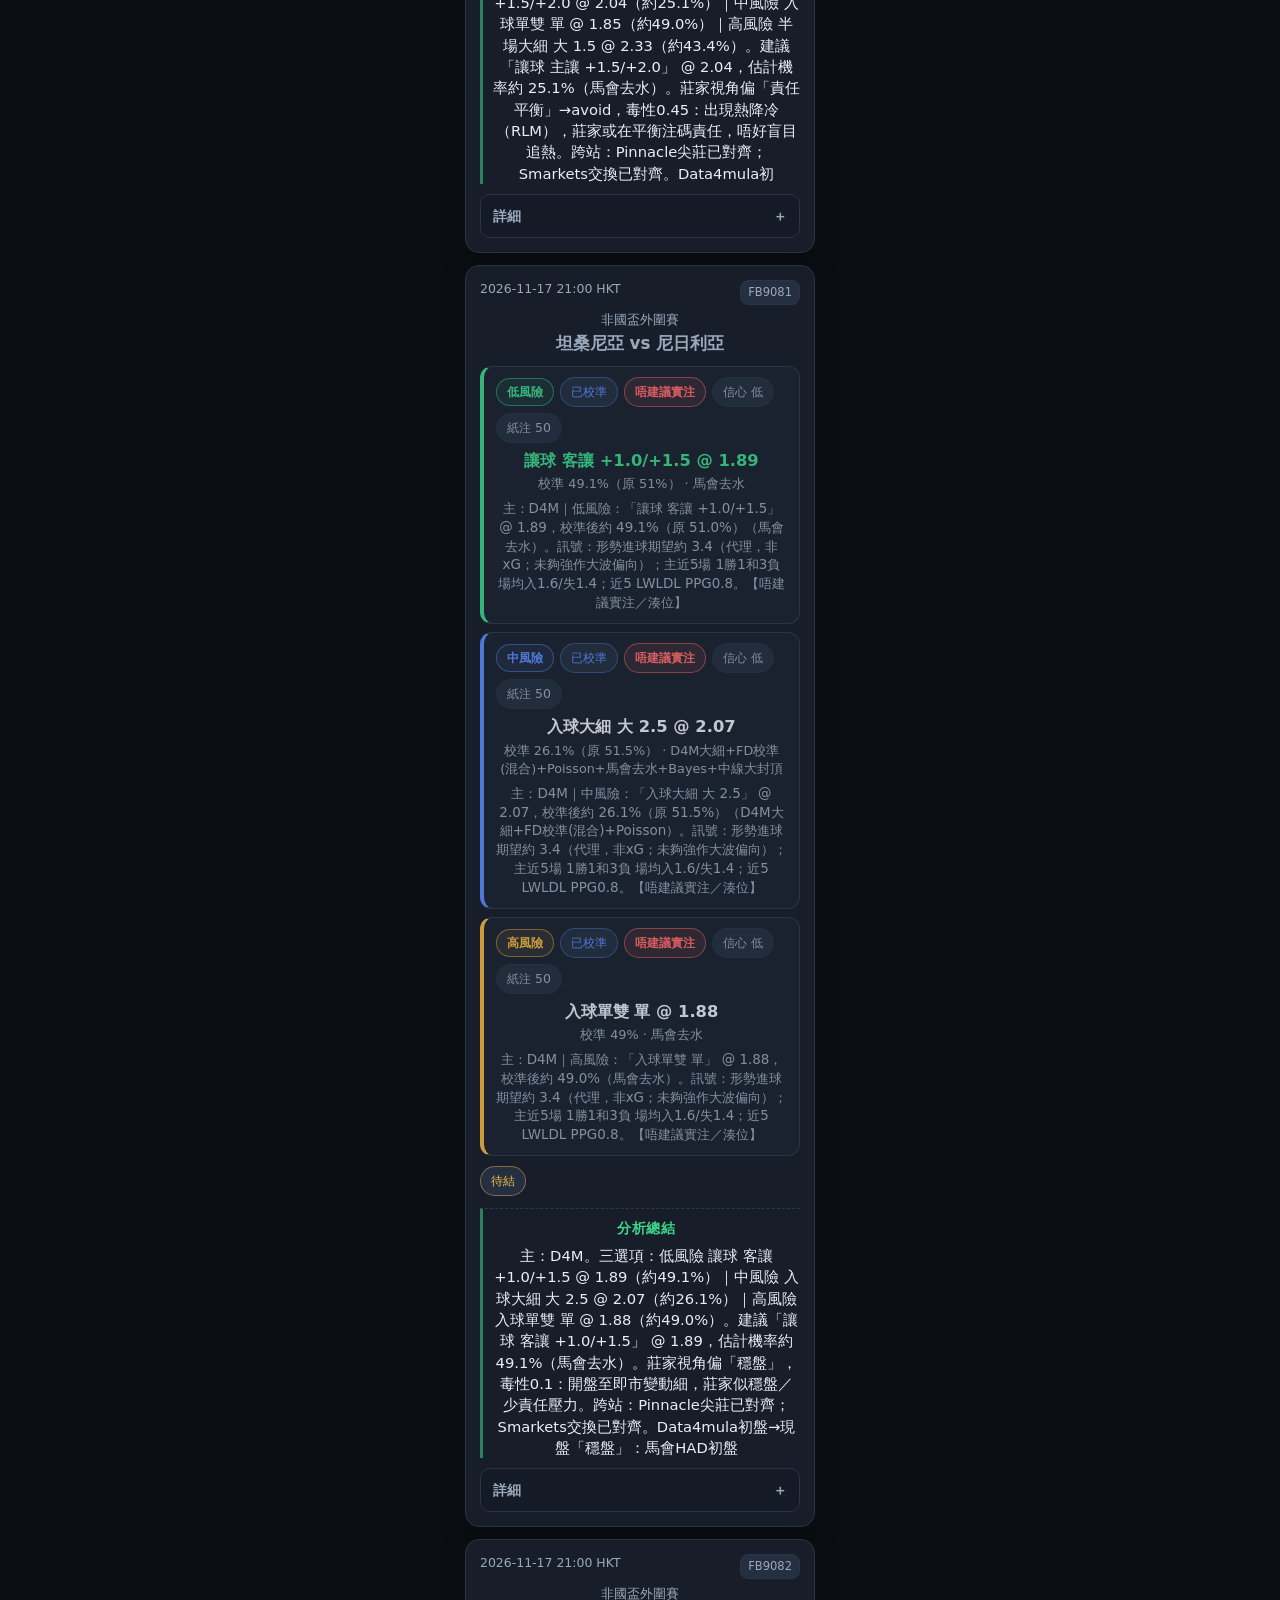
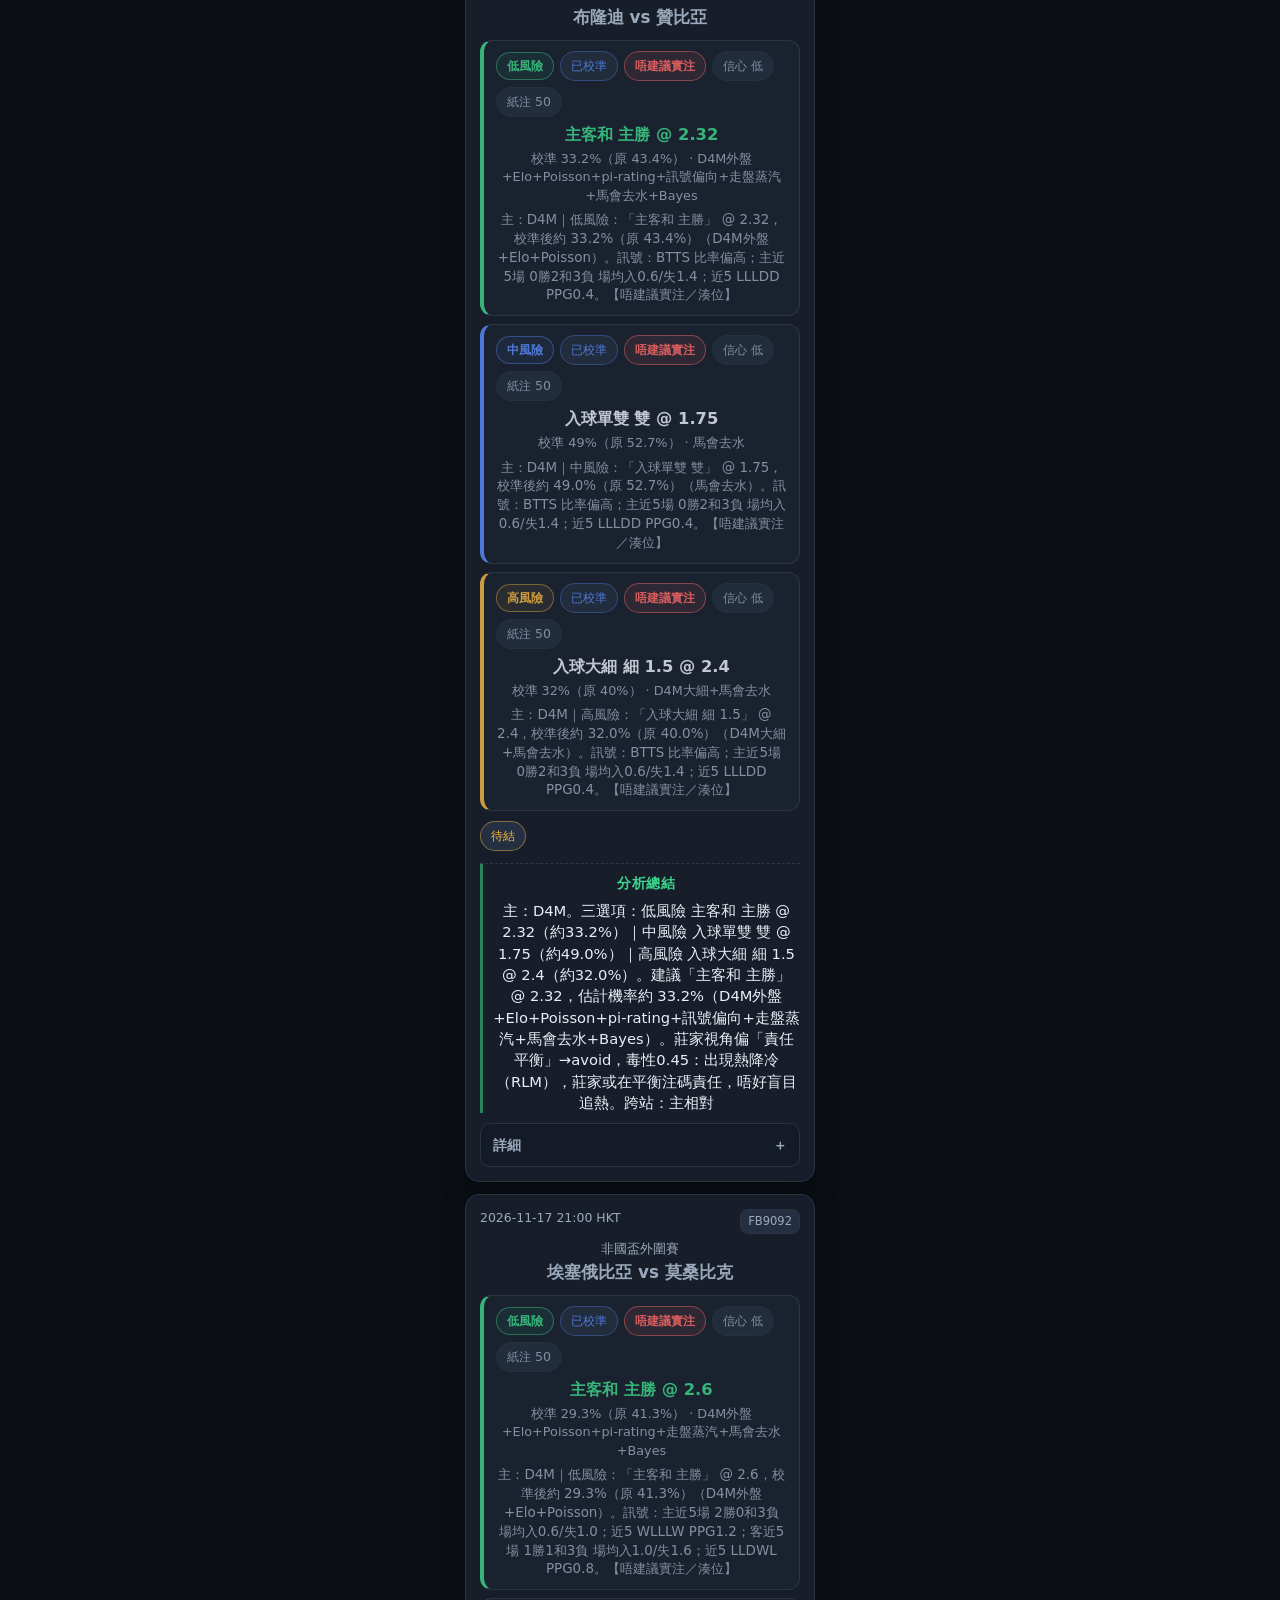
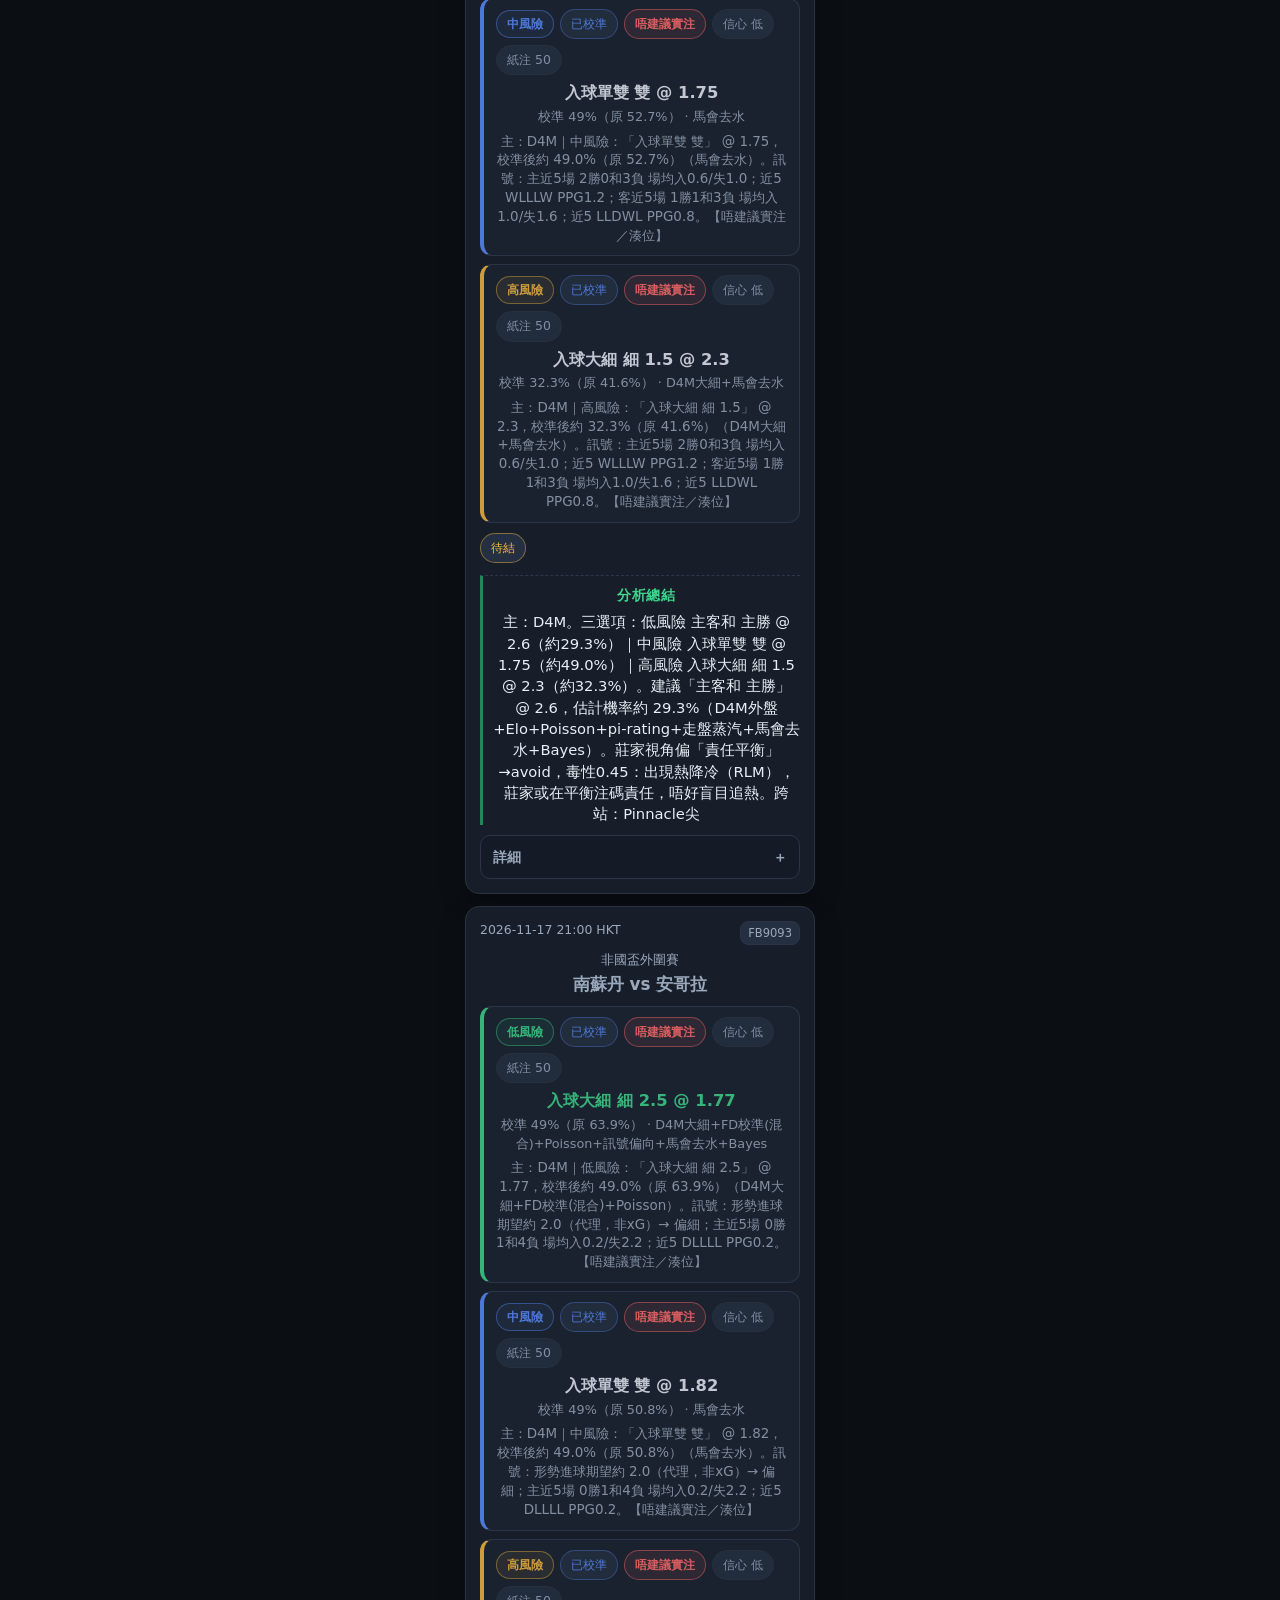
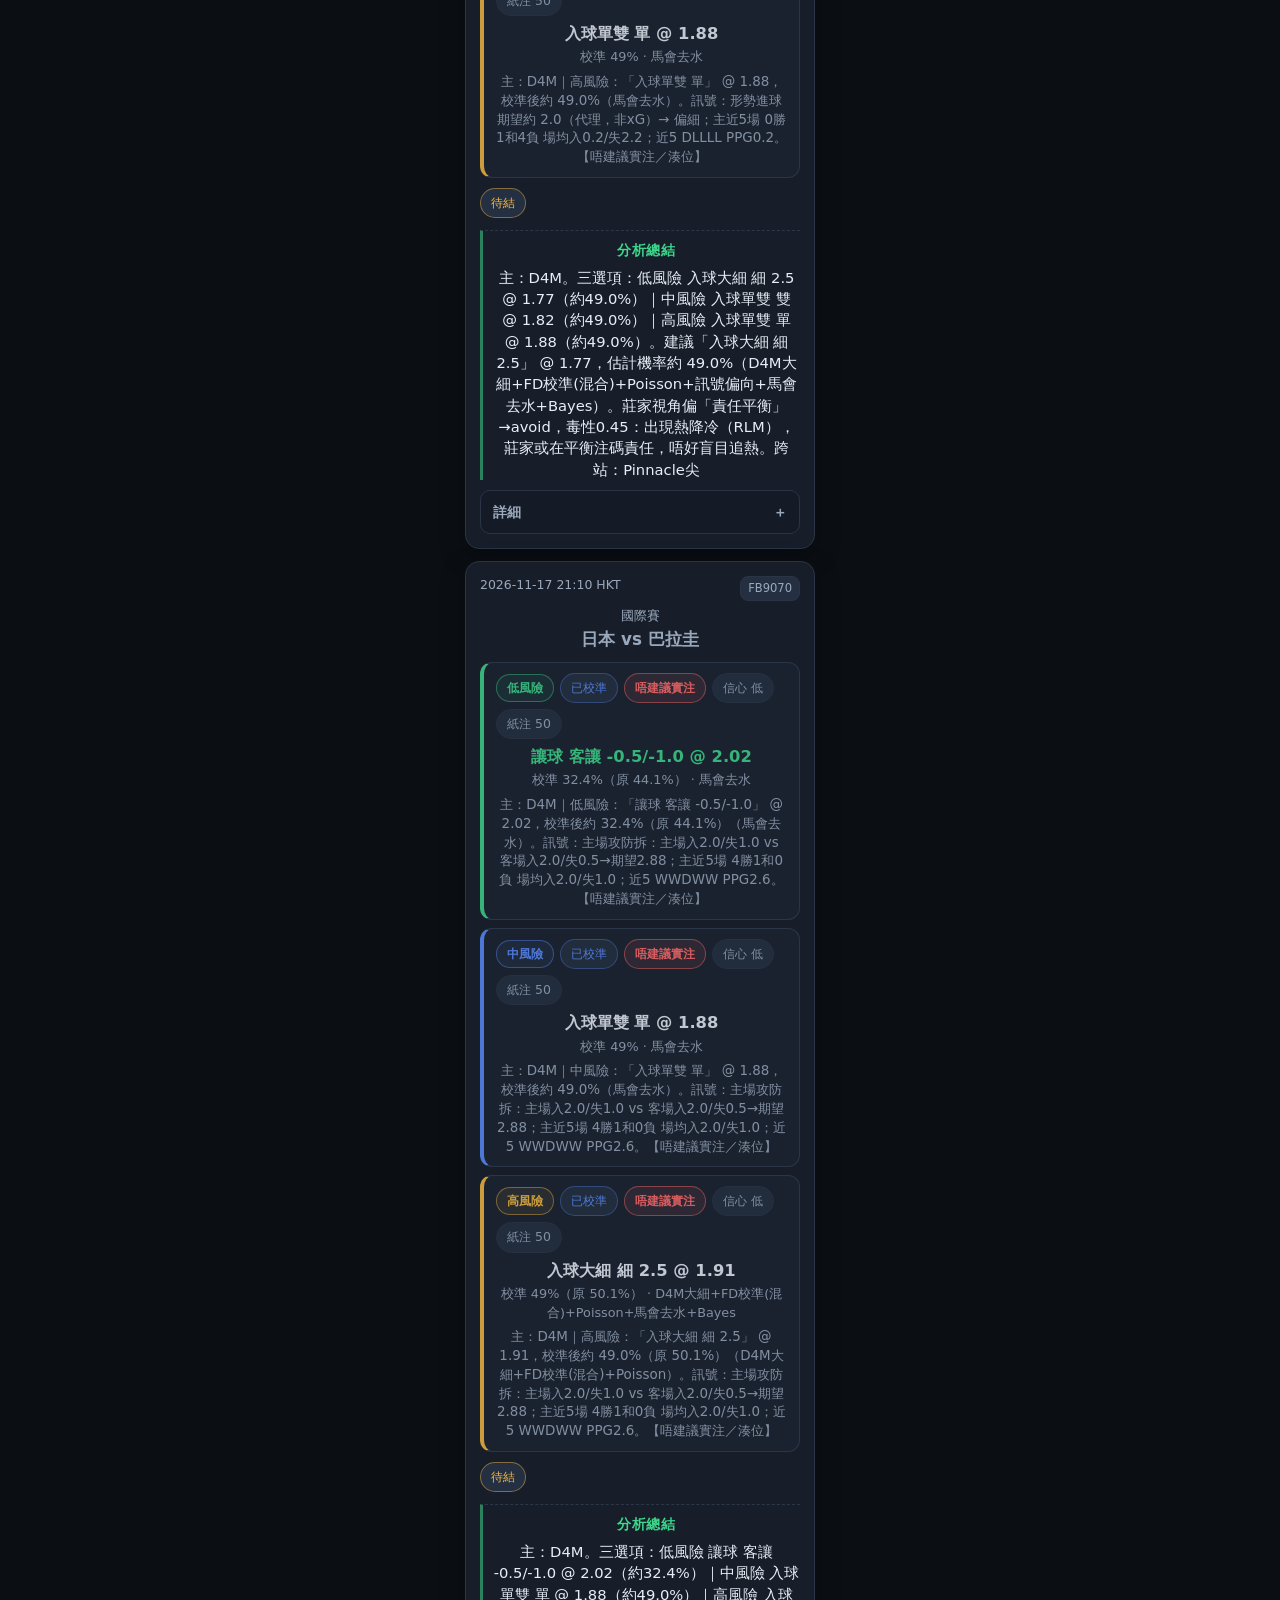
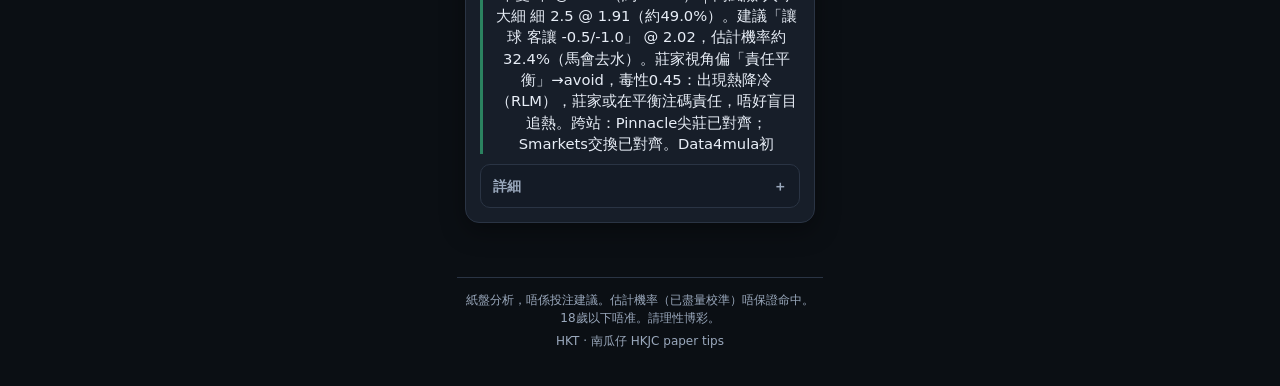
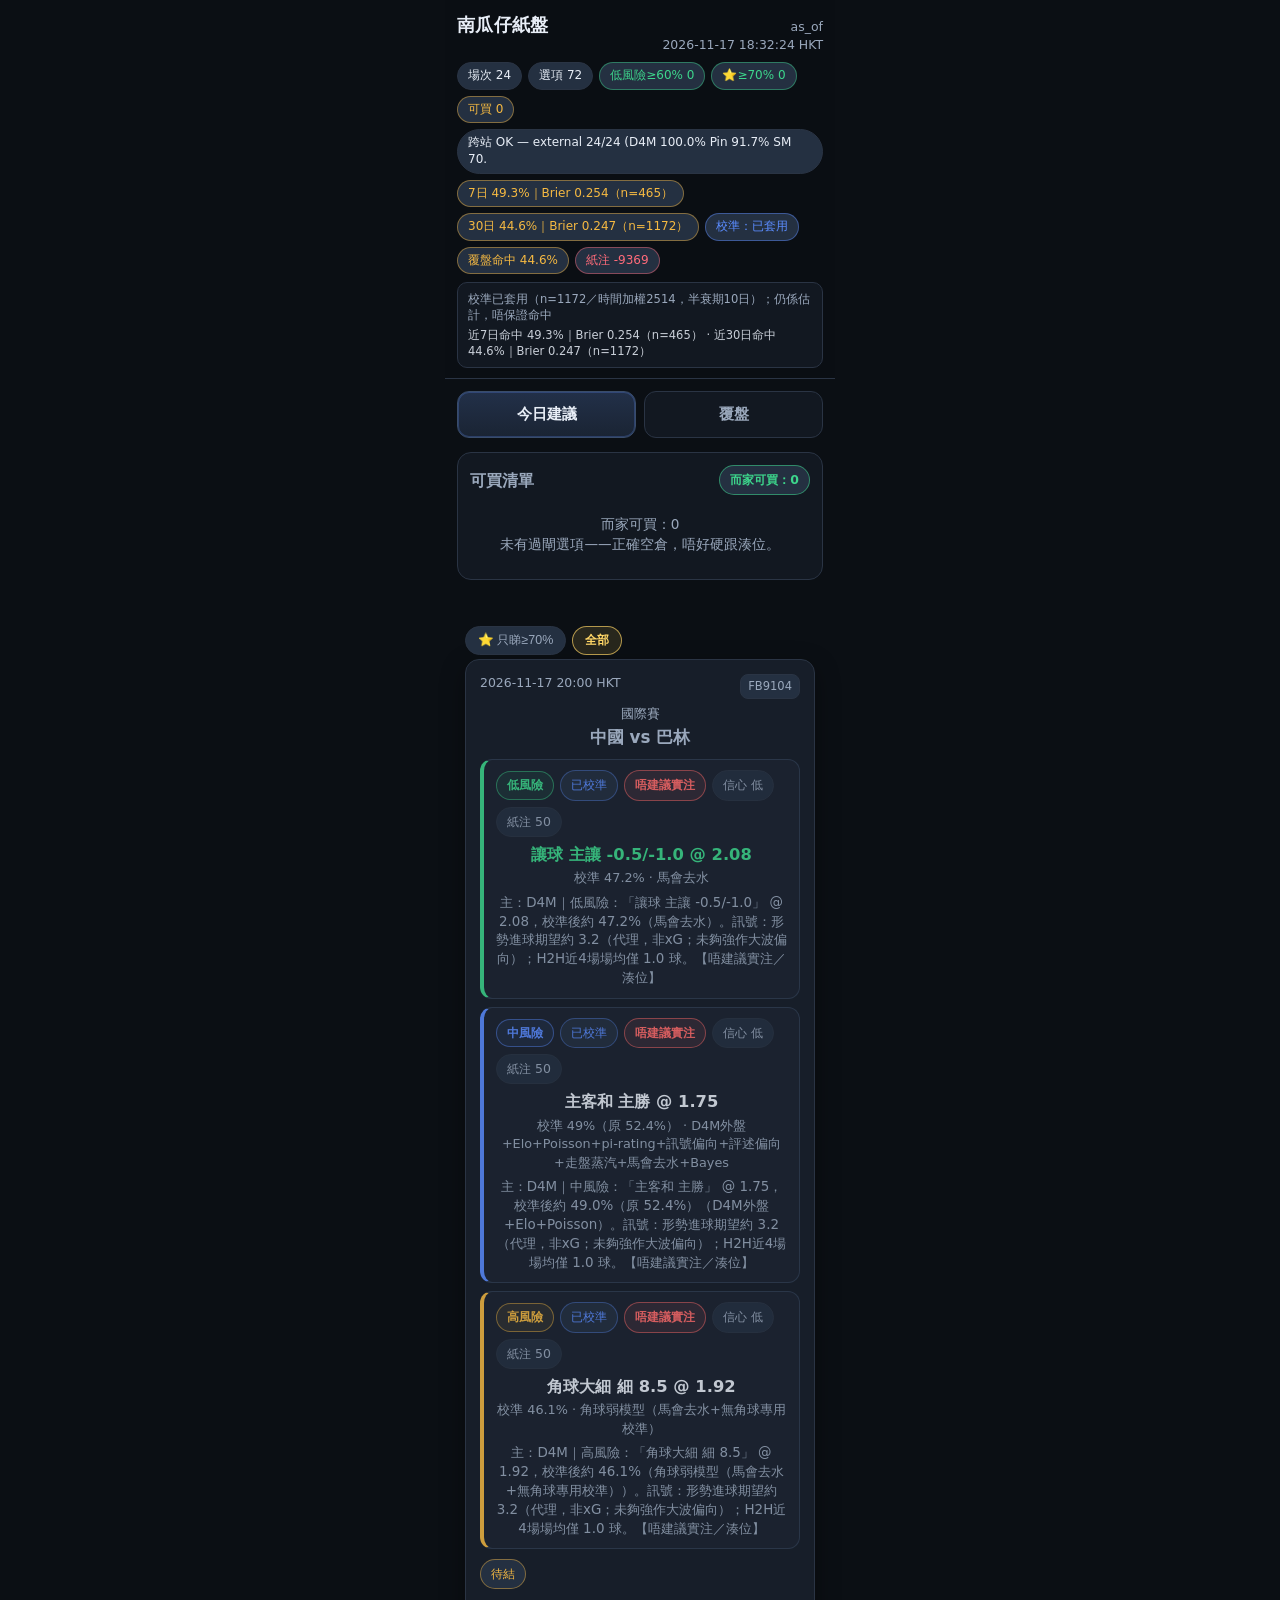
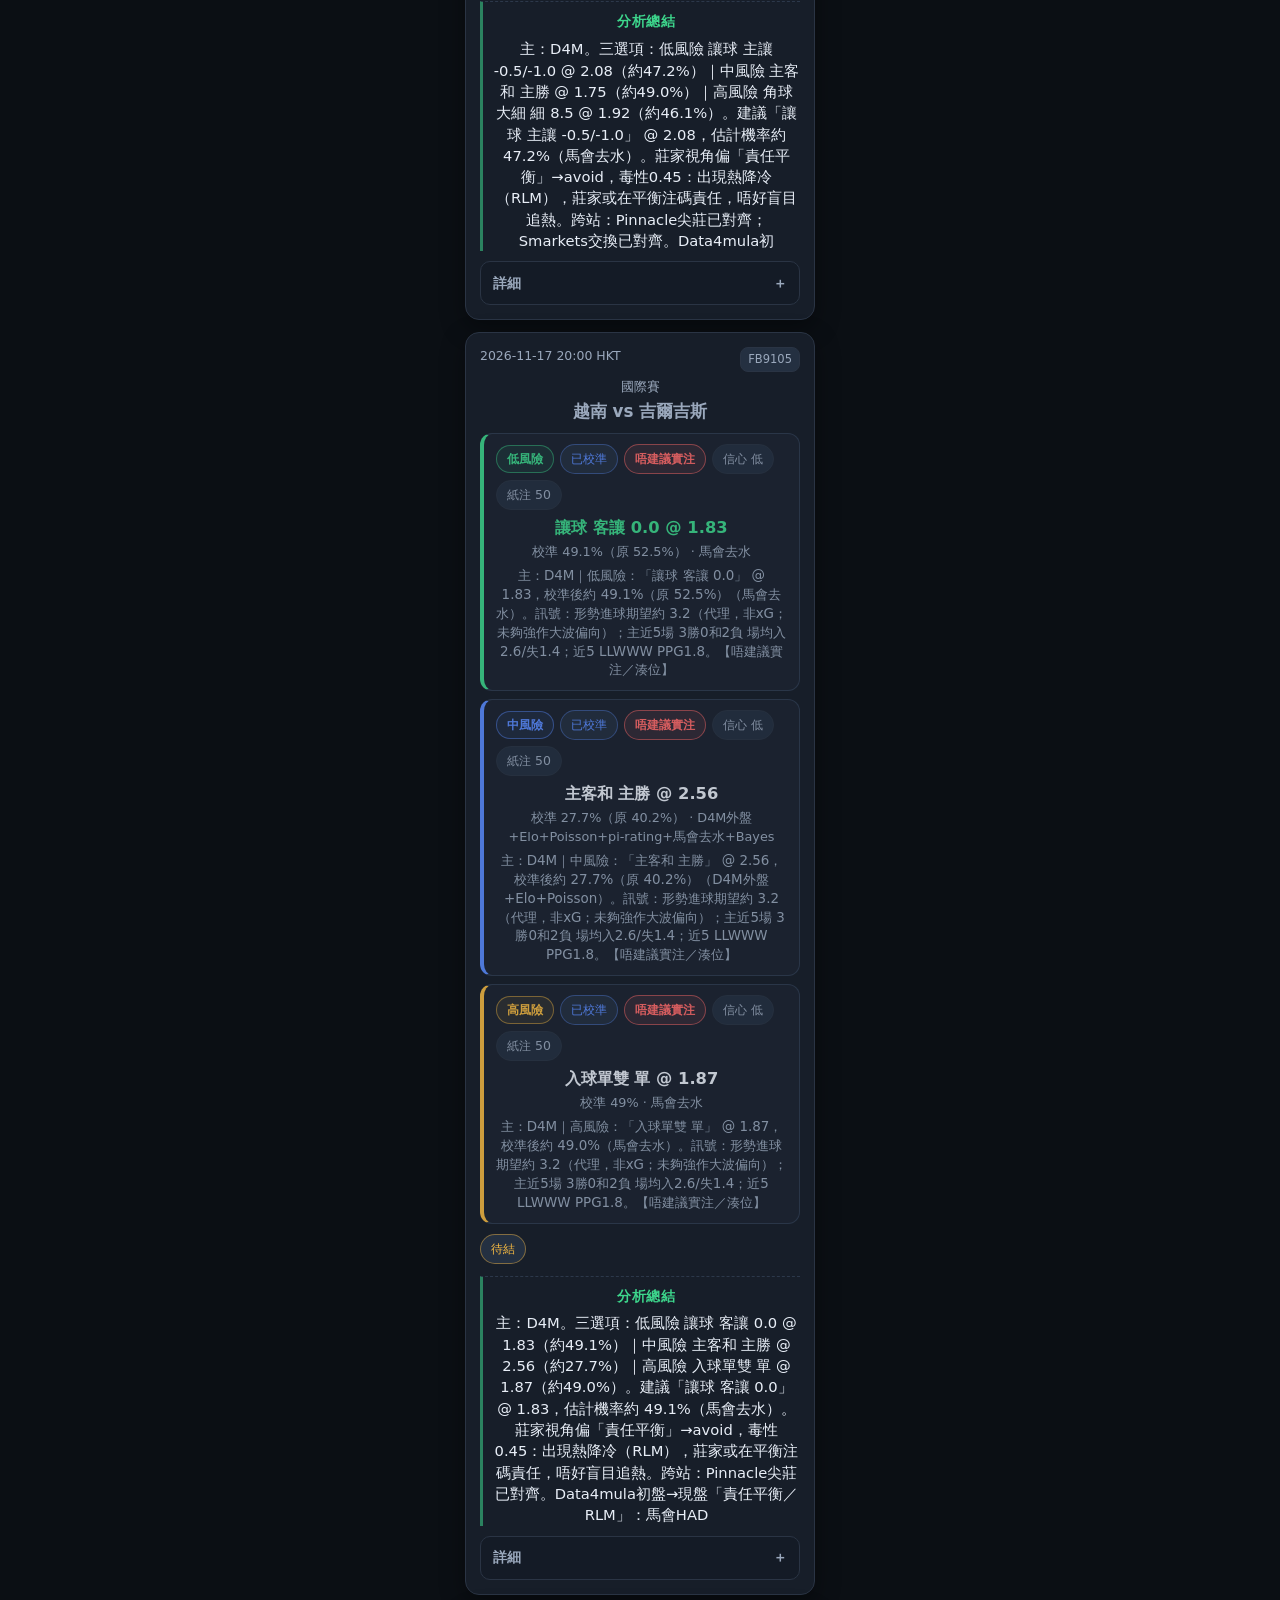
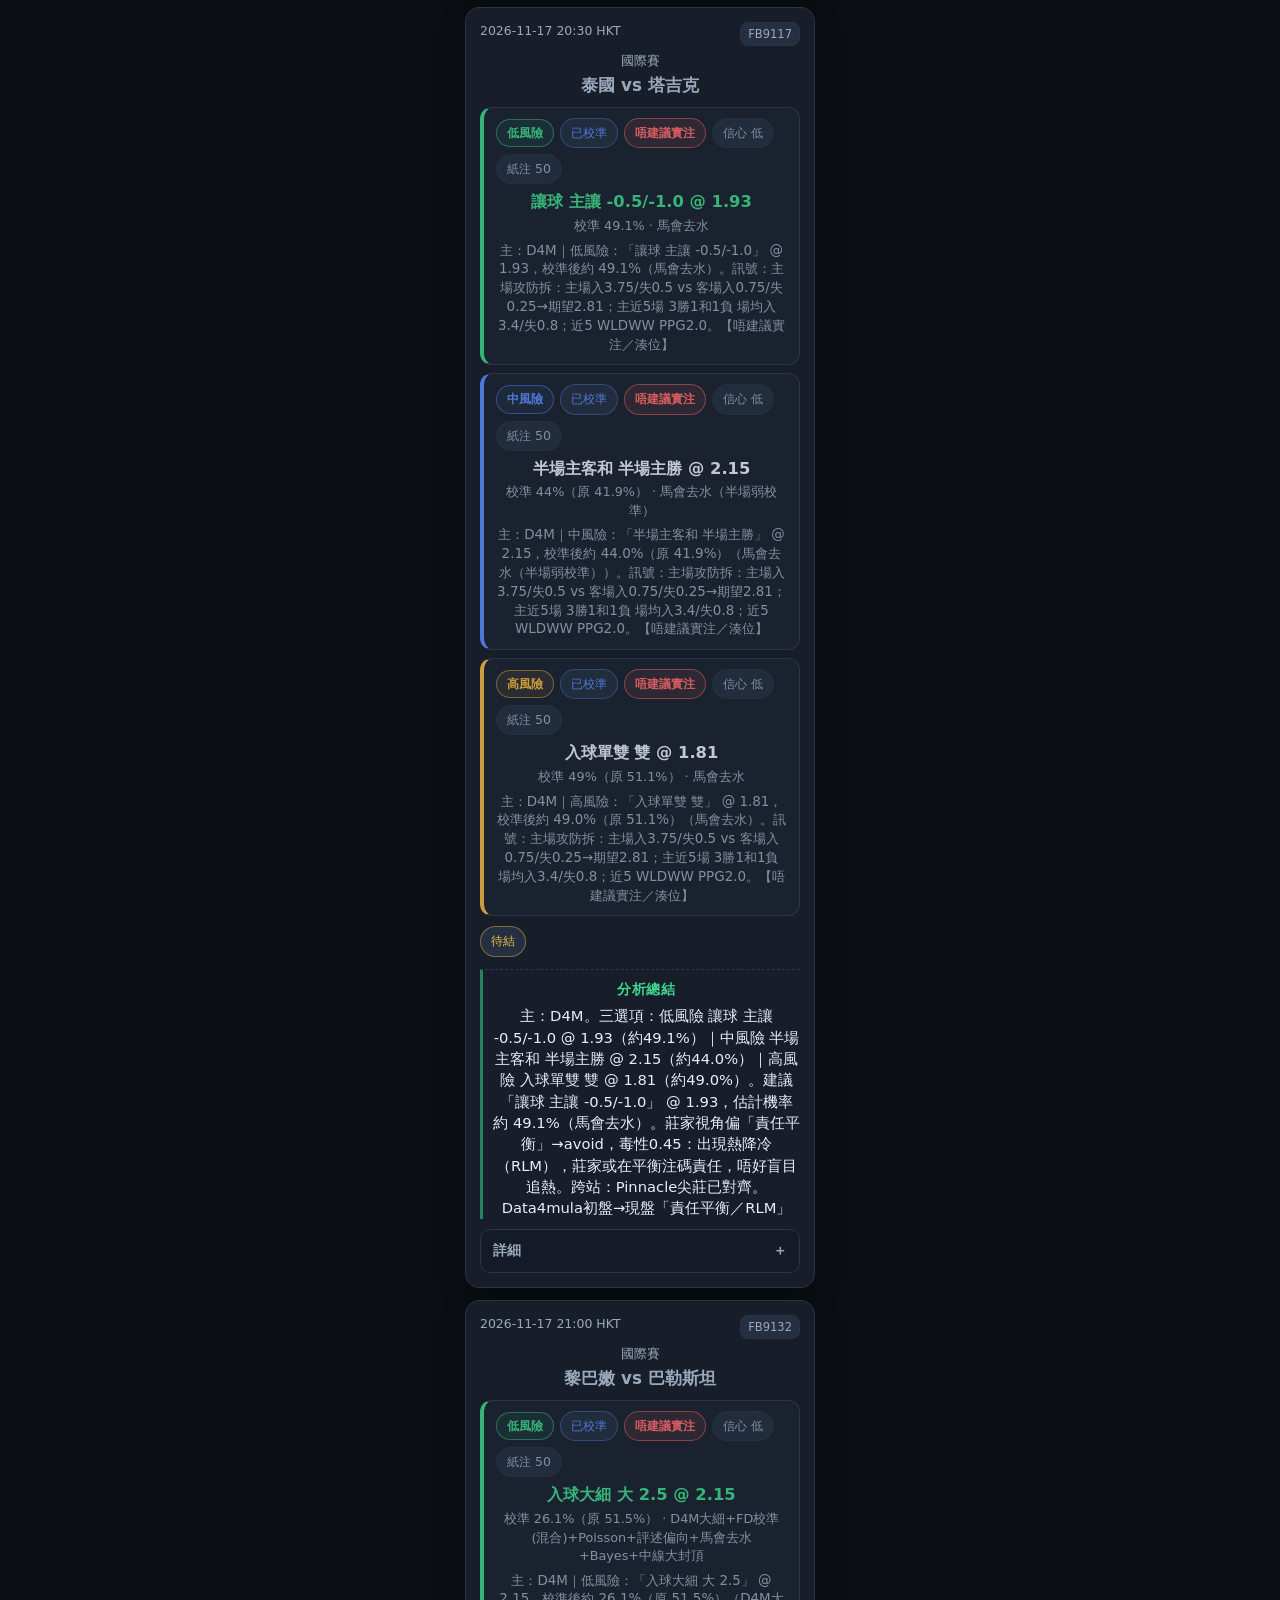
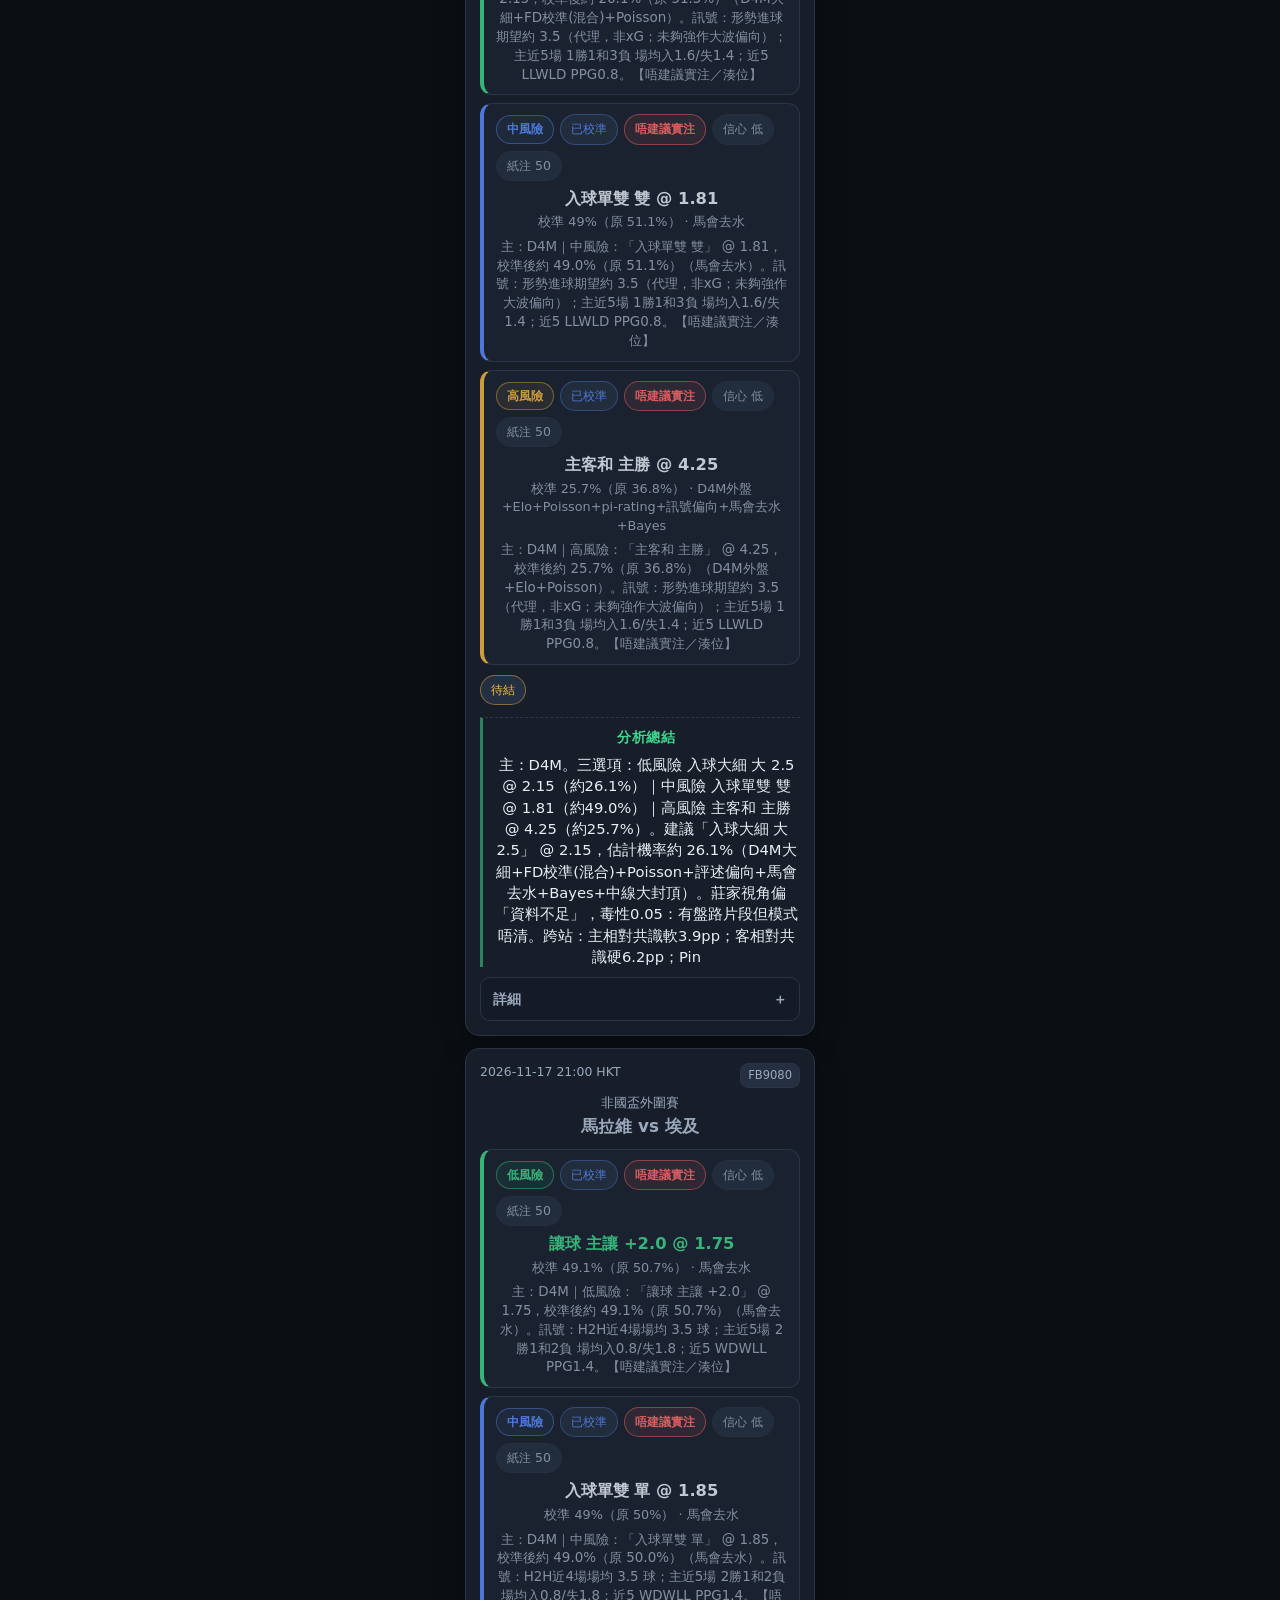
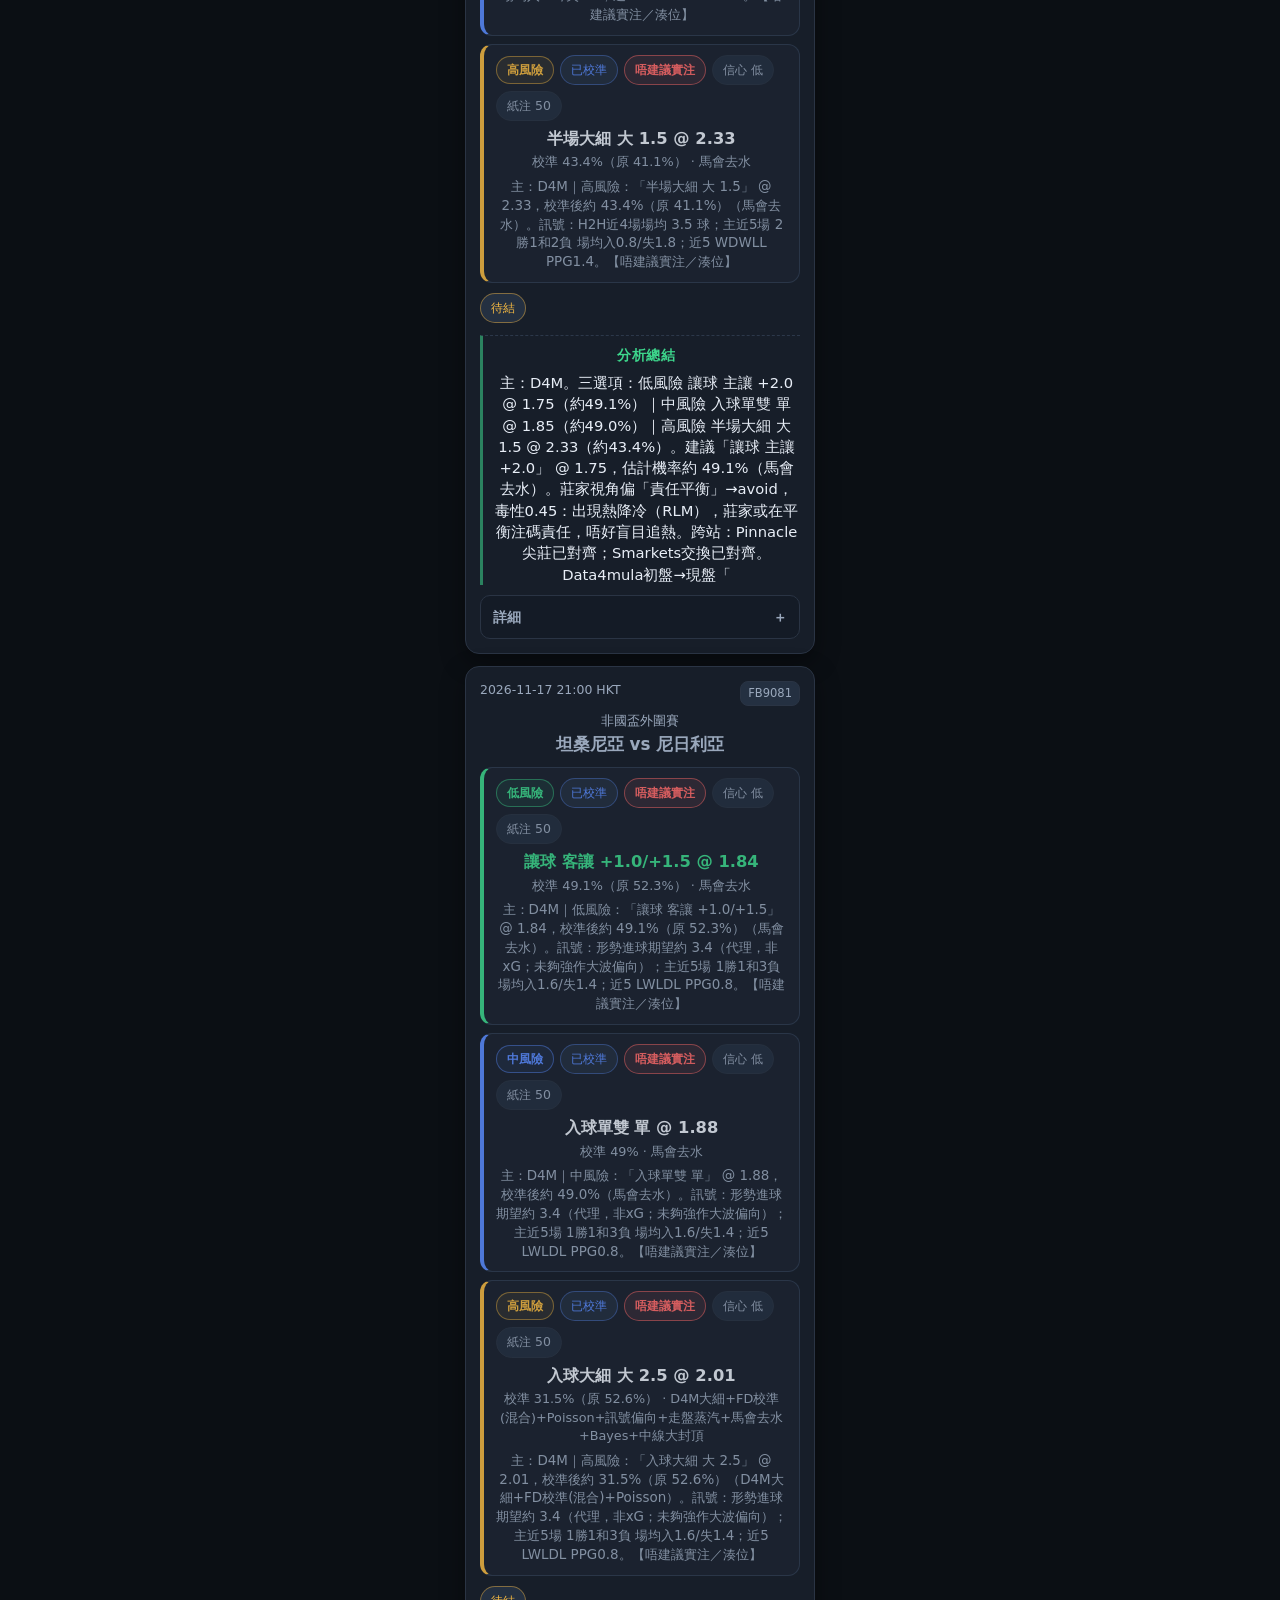
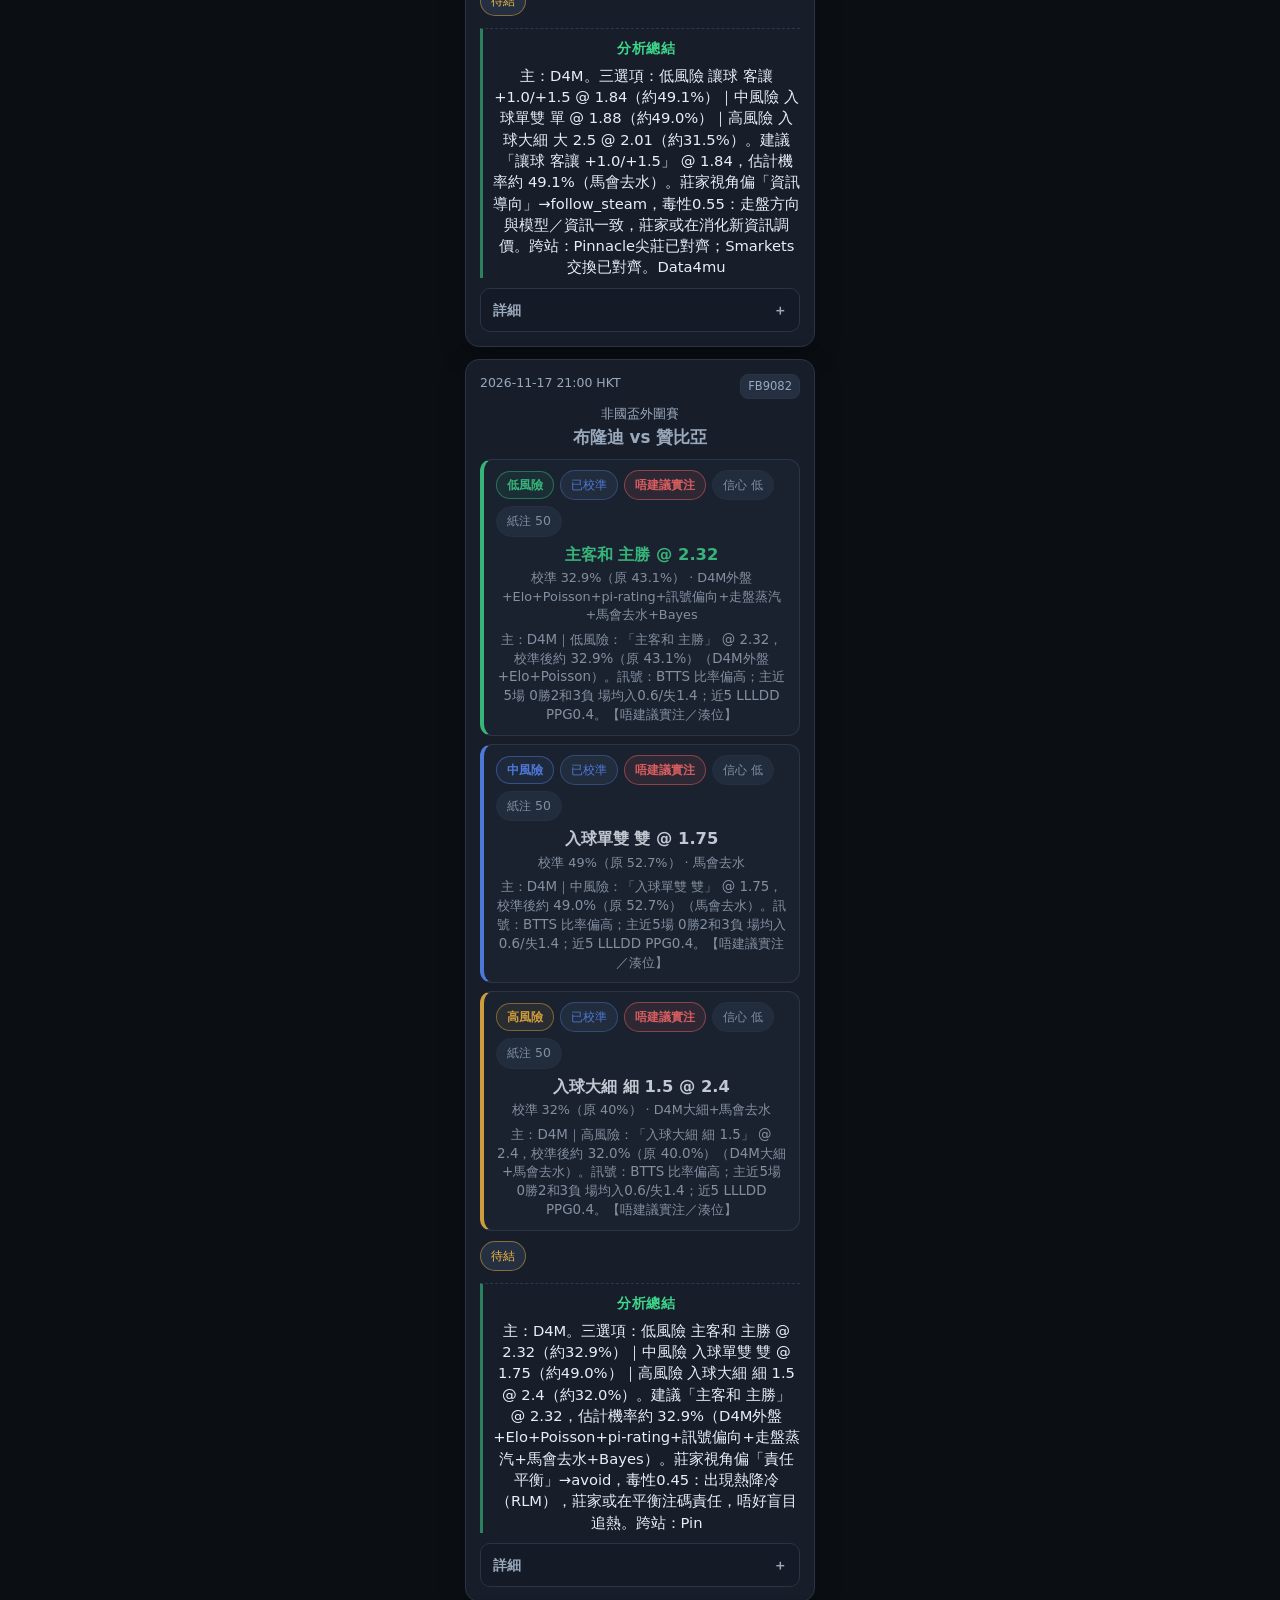
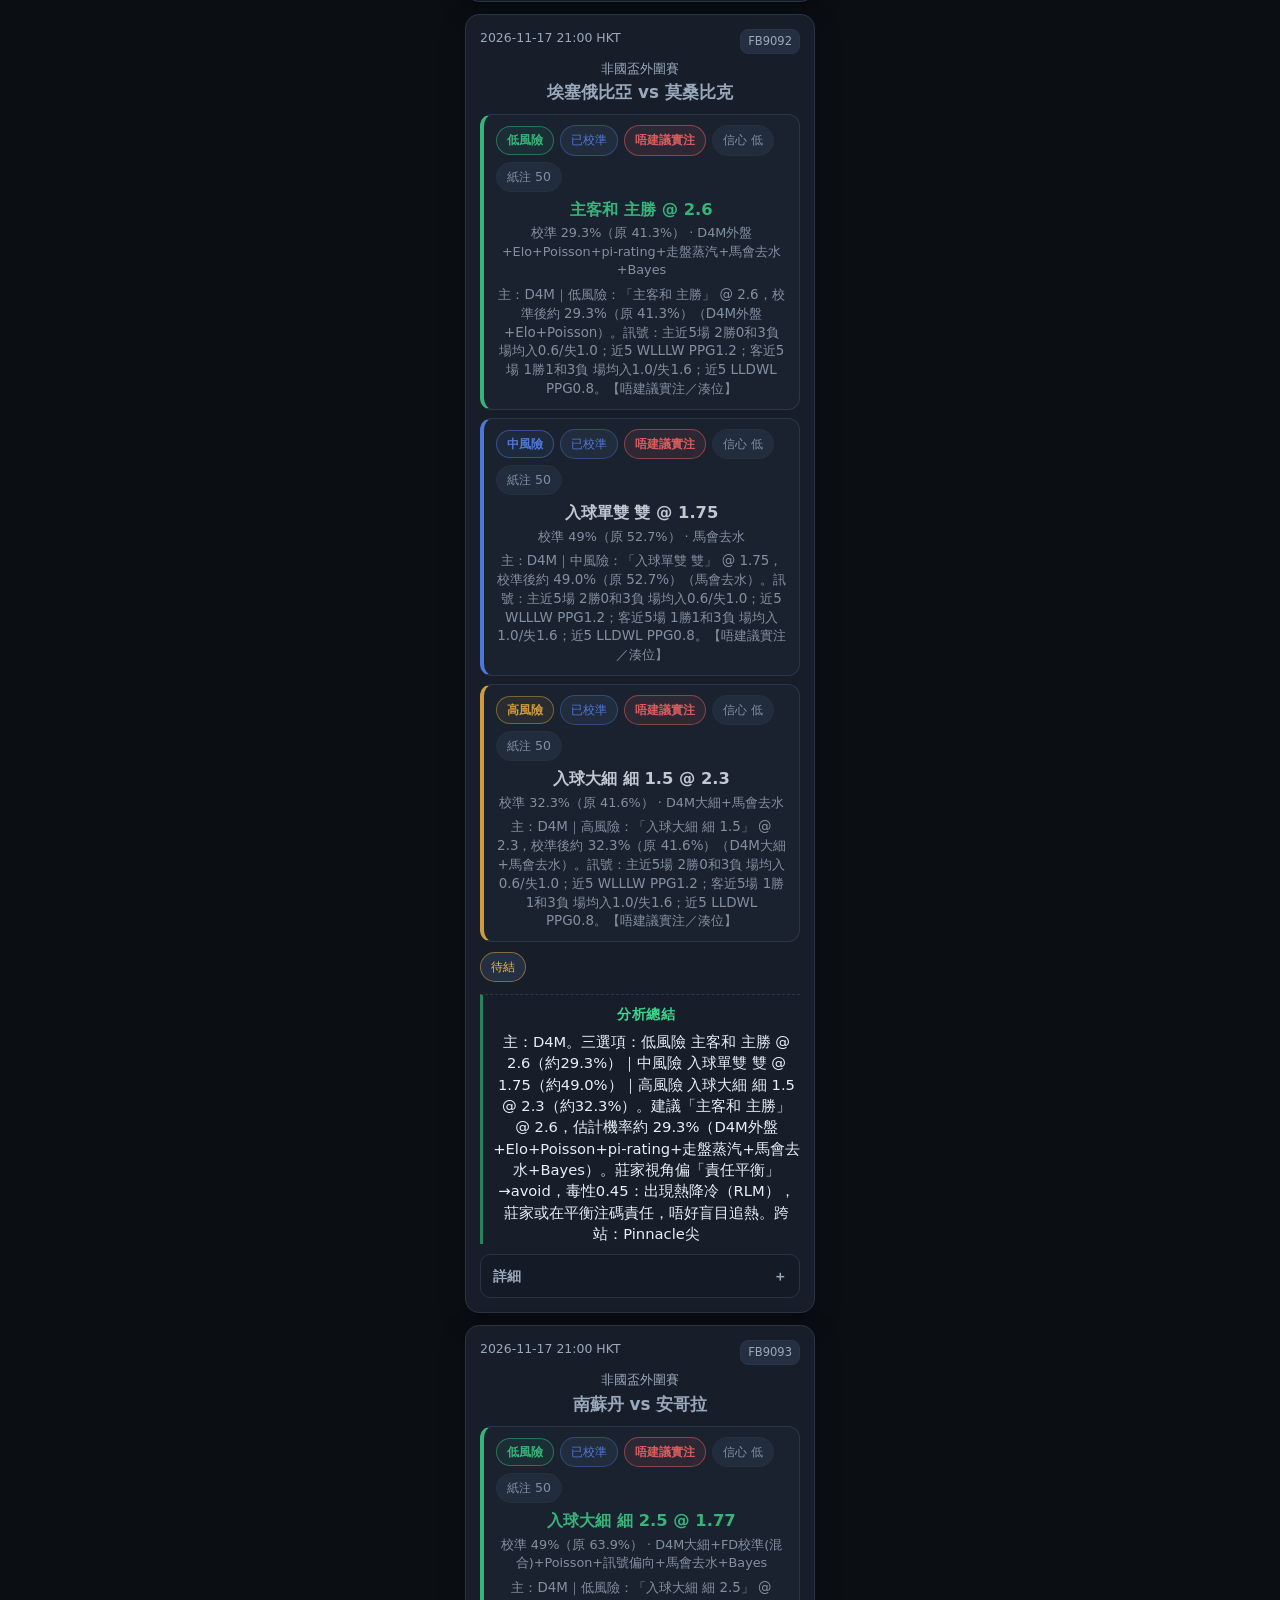
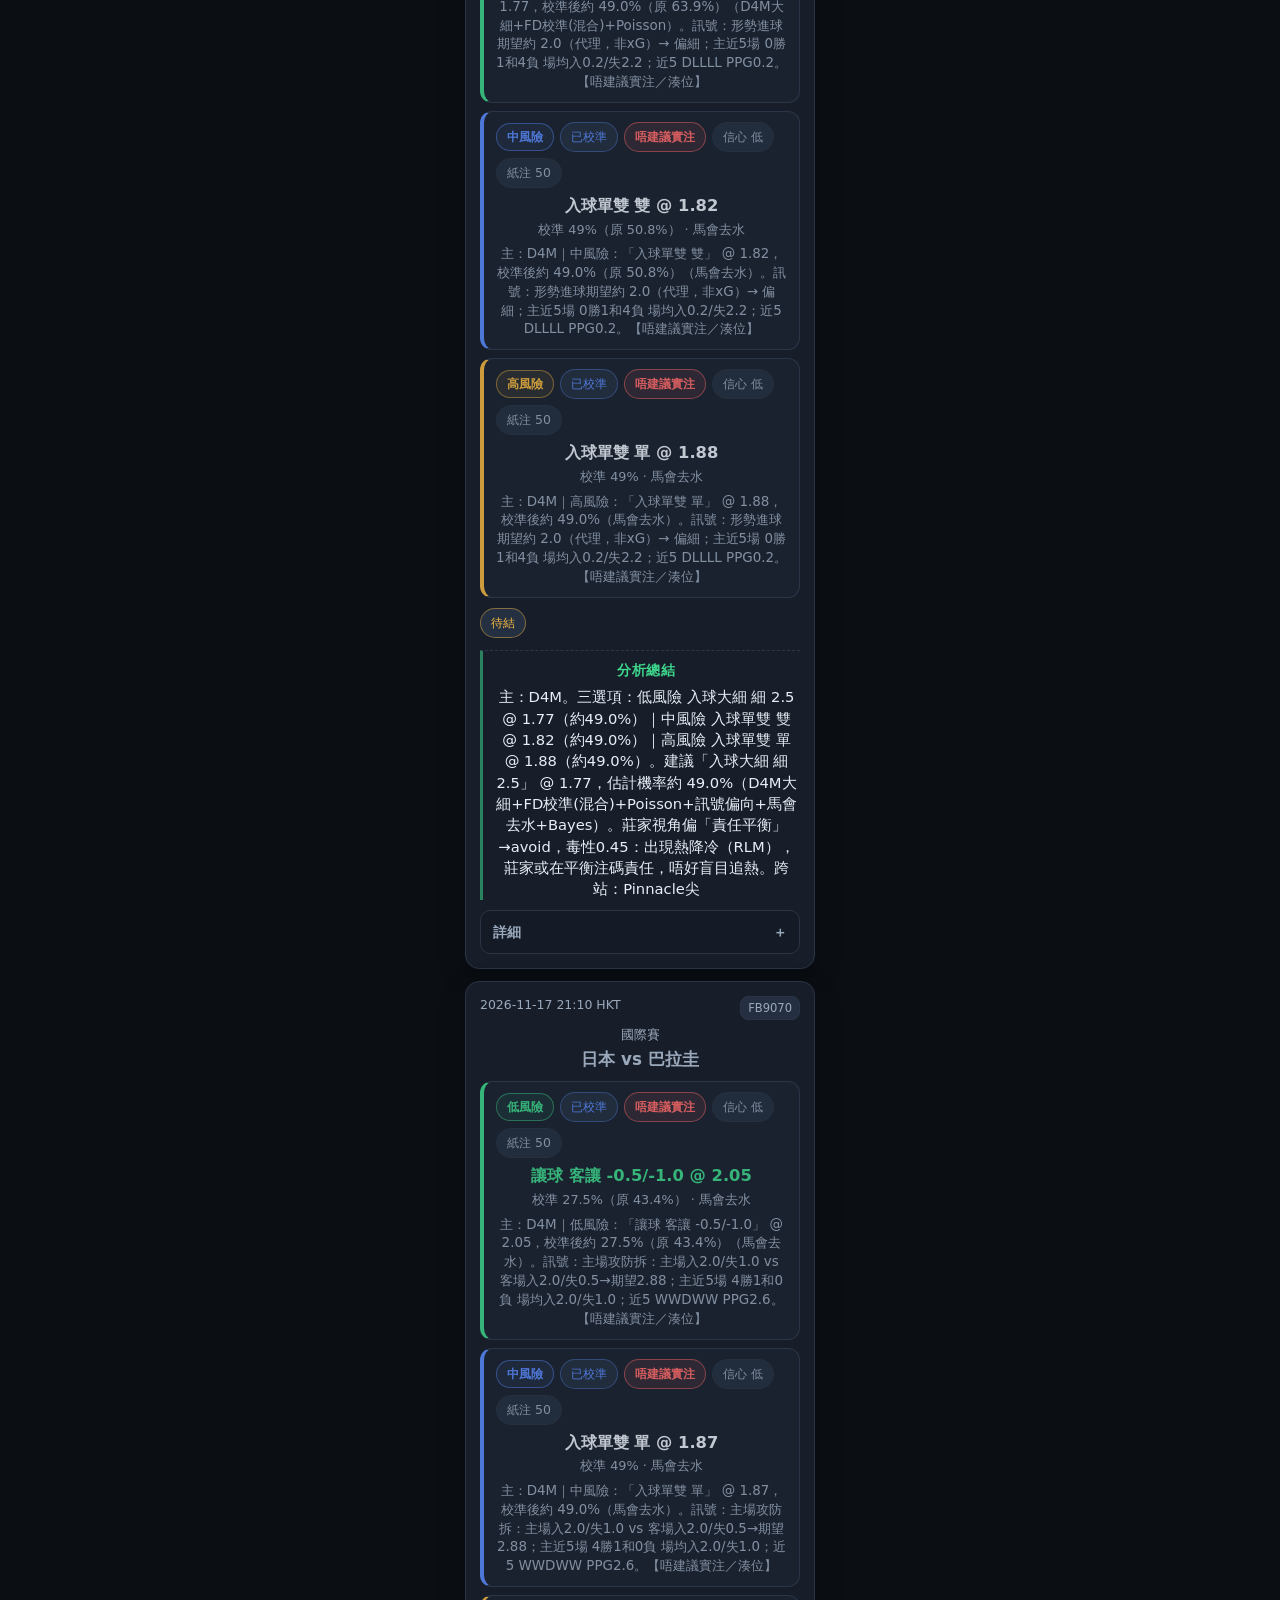
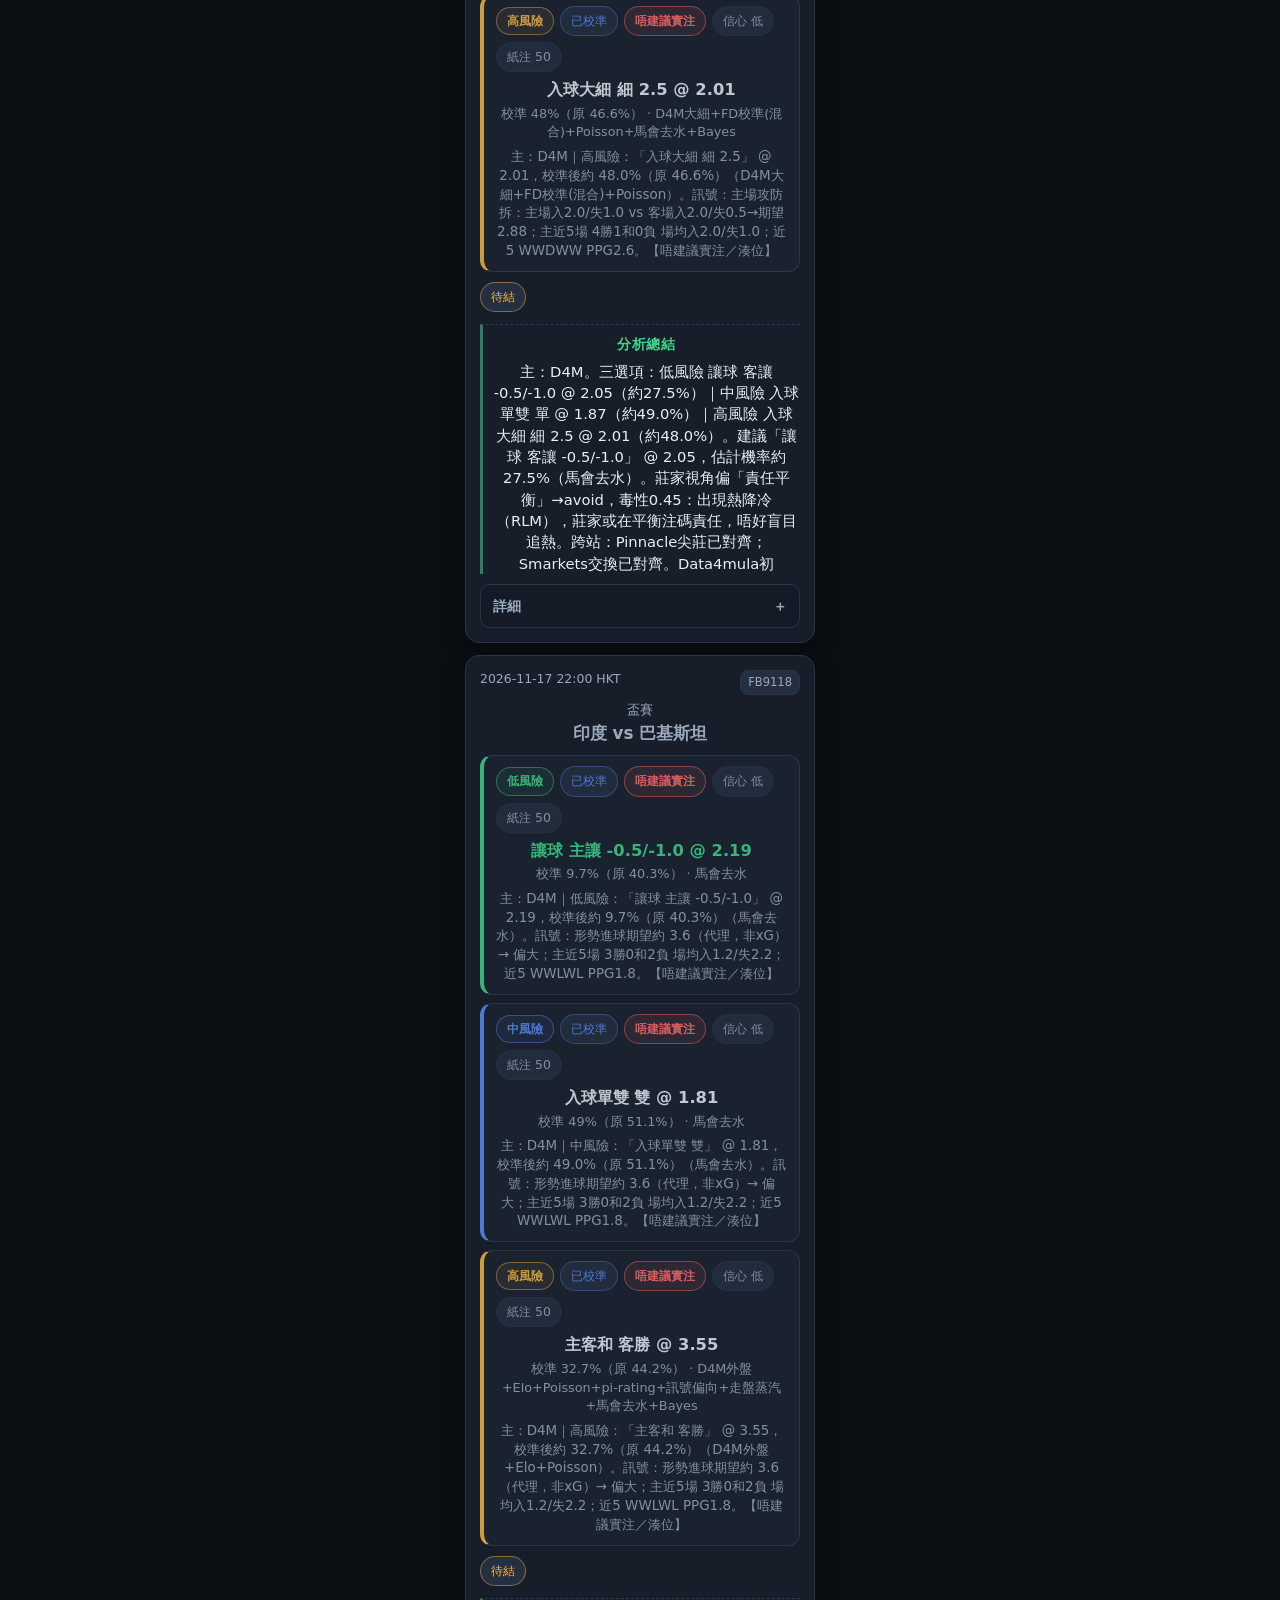
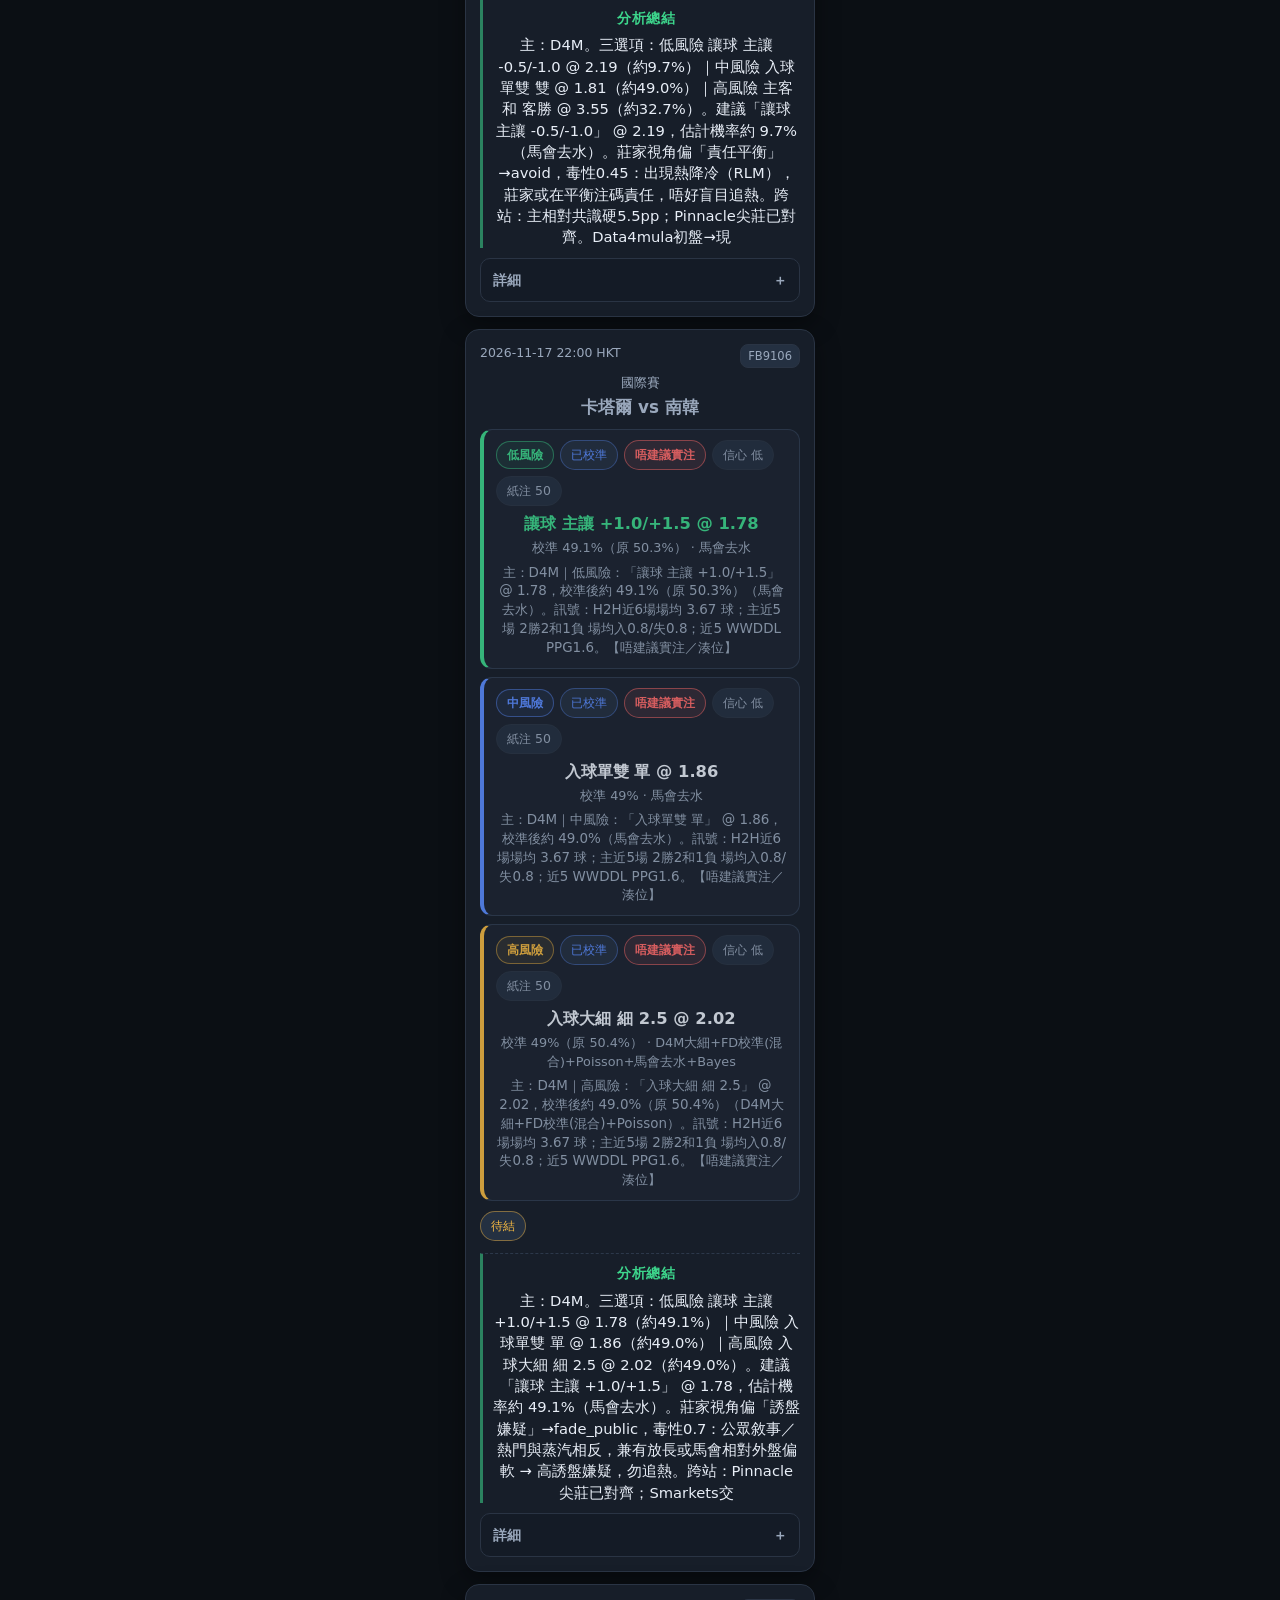
